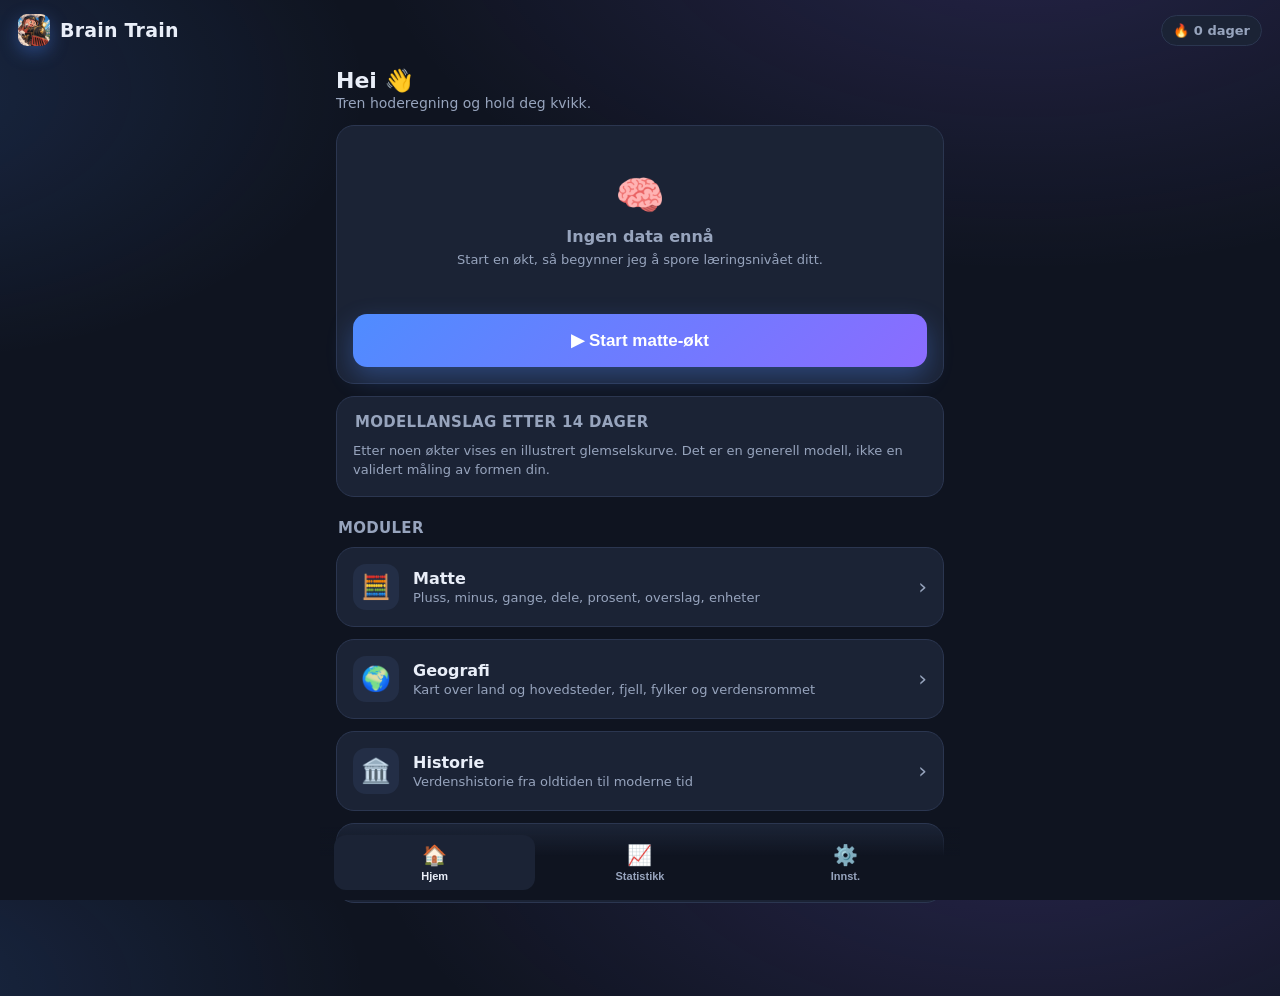
==== brain-train/index.html @ ae724e08 "Add Brain Train as a standalone site alongside Ferd Co-authored-by: Copilot <223556219+Copilot@users" ====
<!DOCTYPE html>
<html lang="nb">
<head>
<meta charset="utf-8" />
<meta name="viewport" content="width=device-width, initial-scale=1, viewport-fit=cover, maximum-scale=1, user-scalable=no" />
<meta name="apple-mobile-web-app-capable" content="yes" />
<meta name="apple-mobile-web-app-status-bar-style" content="black-translucent" />
<meta name="apple-mobile-web-app-title" content="Brain Train" />
<meta name="theme-color" content="#0f1420" />
<link rel="apple-touch-icon" sizes="180x180" href="apple-touch-icon.png" />
<link rel="icon" type="image/png" href="icon-192.png" />
<link rel="manifest" href="manifest.webmanifest" />
<title>Brain Train</title>
<style>
  /*
   * Brain Train — an offline-first mental training app.
   * All logic, styling and data live in this file so it works fully offline
   * when saved to an iPhone home screen. Progress is stored in localStorage
   * with manual export/import as a backup.
   */
  :root {
    --bg:#0f1420; --bg2:#141b2b; --card:#1b2335; --card2:#232e46; --line:#2b3650;
    --txt:#e9eef8; --muted:#97a4bd; --accent:#4f8cff; --accent2:#8b6cff;
    --good:#2ed49a; --bad:#ff5f6e; --warn:#ffb020;
    --radius:18px; --tap:#00000000;
  }
  * { box-sizing:border-box; -webkit-tap-highlight-color:var(--tap); }
  html,body { margin:0; height:100%; }
  body {
    background:
      radial-gradient(1100px 600px at 80% -10%, rgba(139,108,255,.18), transparent 60%),
      radial-gradient(900px 500px at -10% 10%, rgba(79,140,255,.16), transparent 55%),
      var(--bg);
    color:var(--txt);
    font-family:-apple-system, BlinkMacSystemFont, "SF Pro Text", system-ui, "Segoe UI", Roboto, sans-serif;
    -webkit-font-smoothing:antialiased;
    display:flex; flex-direction:column; min-height:100%;
  }
  header {
    padding:calc(env(safe-area-inset-top) + 14px) 18px 10px;
    display:flex; align-items:center; justify-content:space-between; gap:12px;
  }
  .brand { display:flex; align-items:center; gap:10px; font-weight:800; font-size:19px; letter-spacing:.2px; }
  .brand .logo {
    width:32px; height:32px; border-radius:9px; overflow:hidden;
    display:grid; place-items:center; font-size:17px;
    box-shadow:0 6px 18px rgba(79,140,255,.35);
  }
  .brand .logo img { width:100%; height:100%; object-fit:cover; display:block; }
  .streakchip {
    display:flex; align-items:center; gap:6px; font-size:13px; font-weight:700;
    background:var(--card); border:1px solid var(--line); padding:7px 11px; border-radius:999px; color:var(--muted);
  }
  main { flex:1; padding:6px 16px 0; max-width:640px; width:100%; margin:0 auto; }
  nav.tabbar {
    position:sticky; bottom:0; z-index:5;
    display:flex; gap:4px; padding:8px 14px calc(env(safe-area-inset-bottom) + 10px);
    background:linear-gradient(180deg, rgba(15,20,32,0), var(--bg) 40%);
    max-width:640px; width:100%; margin:0 auto;
  }
  nav.tabbar button {
    flex:1; background:transparent; border:0; color:var(--muted); font-weight:700; font-size:11px;
    display:flex; flex-direction:column; align-items:center; gap:3px; padding:8px 4px; border-radius:12px;
  }
  nav.tabbar button .ic { font-size:20px; }
  nav.tabbar button.active { color:var(--txt); background:var(--card); }

  h1 { font-size:22px; margin:6px 0 2px; }
  h2 { font-size:15px; margin:22px 2px 10px; color:var(--muted); font-weight:700; letter-spacing:.3px; text-transform:uppercase; }
  p.sub { color:var(--muted); margin:2px 0 0; font-size:14px; }

  .card { background:var(--card); border:1px solid var(--line); border-radius:var(--radius); padding:16px; }
  .card + .card { margin-top:12px; }
  .grid2 { display:grid; grid-template-columns:1fr 1fr; gap:12px; }

  .formbig { display:flex; align-items:flex-end; gap:14px; }
  .formbig .num { font-size:58px; font-weight:800; line-height:1; letter-spacing:-1px;
    background:linear-gradient(135deg,var(--txt),var(--accent)); -webkit-background-clip:text; background-clip:text; -webkit-text-fill-color:transparent; }
  .formbig .label { font-size:13px; color:var(--muted); padding-bottom:8px; }
  .formbig .tag { font-weight:800; font-size:15px; color:var(--accent); padding-bottom:7px; }
  .metarow { display:flex; gap:10px; margin-top:14px; }
  .meta { flex:1; background:var(--card2); border-radius:12px; padding:10px 12px; }
  .meta .v { font-size:20px; font-weight:800; }
  .meta .k { font-size:11px; color:var(--muted); margin-top:2px; }

  .btn {
    display:flex; align-items:center; justify-content:center; gap:8px;
    width:100%; border:0; border-radius:14px; padding:16px; font-size:17px; font-weight:800;
    color:#fff; background:linear-gradient(135deg,var(--accent),var(--accent2));
    box-shadow:0 10px 26px rgba(79,140,255,.33); cursor:pointer;
  }
  .btn.sec { background:var(--card2); color:var(--txt); box-shadow:none; border:1px solid var(--line); }
  .btn.ghost { background:transparent; color:var(--muted); box-shadow:none; border:1px solid var(--line); font-size:15px; padding:13px; }
  .btn:active { transform:translateY(1px); }

  .modcard { display:flex; align-items:center; gap:14px; }
  .modcard .ic { width:46px; height:46px; border-radius:13px; display:grid; place-items:center; font-size:24px; background:var(--card2); }
  .modcard .t { font-weight:800; font-size:16px; }
  .modcard .d { color:var(--muted); font-size:13px; margin-top:2px; }
  .modcard.locked { opacity:.55; }
  .modcard .go { margin-left:auto; color:var(--muted); font-size:22px; }
  .soon { font-size:11px; font-weight:800; color:var(--warn); background:rgba(255,176,32,.12); padding:3px 8px; border-radius:999px; }

  .bars { display:flex; flex-direction:column; gap:11px; }
  .barrow { display:flex; align-items:center; gap:10px; }
  .barrow .bl { width:112px; font-size:13px; font-weight:700; display:flex; align-items:center; gap:7px; }
  .barrow .bt { flex:1; height:10px; background:var(--card2); border-radius:999px; overflow:hidden; }
  .barrow .bf { height:100%; border-radius:999px; background:linear-gradient(90deg,var(--accent),var(--accent2)); }
  .barrow .bv { width:34px; text-align:right; font-size:13px; font-weight:800; color:var(--muted); }

  .chips { display:flex; flex-wrap:wrap; gap:9px; }
  .chip {
    display:flex; align-items:center; gap:8px; padding:11px 13px; border-radius:13px;
    border:1px solid var(--line); background:var(--card2); color:var(--txt); font-weight:700; font-size:14px; cursor:pointer;
  }
  .chip.on { border-color:var(--accent); background:linear-gradient(135deg, rgba(79,140,255,.22), rgba(139,108,255,.22)); }
  .chip .em { font-size:17px; }
  .seg { display:flex; gap:8px; }
  .seg button { flex:1; padding:12px; border-radius:12px; border:1px solid var(--line); background:var(--card2); color:var(--muted); font-weight:800; font-size:14px; }
  .seg button.on { color:var(--txt); border-color:var(--accent); background:linear-gradient(135deg, rgba(79,140,255,.2), rgba(139,108,255,.2)); }

  /* Session */
  .topbar { display:flex; align-items:center; gap:12px; margin:4px 0 8px; }
  .prog { flex:1; height:8px; background:var(--card2); border-radius:999px; overflow:hidden; }
  .prog .pf { height:100%; background:linear-gradient(90deg,var(--accent),var(--accent2)); transition:width .25s; }
  .live { display:flex; gap:14px; font-size:13px; font-weight:800; color:var(--muted); }
  .live b { color:var(--txt); }
  .qcard { text-align:center; padding:12px 12px; }
  .qcat { font-size:12px; font-weight:800; letter-spacing:.4px; text-transform:uppercase; color:var(--accent); }
  .qprompt { font-size:clamp(30px,8vw,44px); font-weight:800; margin:8px 0 4px; letter-spacing:-.5px; }
  .entry-wrap { display:grid; place-items:center; height:52px; margin:3px 0 2px; }
  .entry {
    width:100%; max-width:300px; height:48px; display:flex; align-items:center; justify-content:center;
    line-height:1; font-size:32px; font-weight:800; font-variant-numeric:tabular-nums;
    padding:4px 8px; border-bottom:3px solid var(--line); color:var(--txt); overflow:hidden;
  }
  .pause-card { text-align:center; padding:32px 16px; }
  .pause-card .btn { margin-top:24px; }
  .numpad { display:grid; grid-template-columns:repeat(3,1fr); gap:6px; margin-top:8px; }
  .numpad button {
    padding:10px 0; min-height:44px; font-size:22px; line-height:1.1; font-weight:800; border-radius:12px;
    border:1px solid var(--line); background:var(--card2); color:var(--txt); cursor:pointer; user-select:none;
  }
  .numpad button:active { background:var(--card); }
  .numpad button.ok { background:linear-gradient(135deg,var(--accent),var(--accent2)); color:#fff; border:0; }
  .numpad button.wide { grid-column:span 1; }
  .choices { display:grid; grid-template-columns:repeat(2,minmax(0,1fr)); gap:8px; margin-top:12px; }
  .choices button {
    padding:13px 8px; min-height:48px; font-size:22px; font-weight:800; border-radius:14px;
    border:1px solid var(--line); background:var(--card2); color:var(--txt); cursor:pointer;
  }
  .choices button:active { transform:translateY(1px); }
  .choices button.answer-correct { background:#145638; border-color:var(--good); color:#fff; }
  .choices button.answer-wrong { background:#7b2535; border-color:var(--bad); color:#fff; }
  .choices button:disabled { opacity:1; cursor:default; transform:none; }
  .answer-feedback { margin-top:12px; color:var(--muted); font-size:14px; }
  .answer-feedback .btn { margin-top:12px; }
  .radar-chart { width:100%; height:auto; display:block; }
  .radar-legend { display:grid; grid-template-columns:repeat(2,minmax(0,1fr)); gap:10px; font-size:12px; color:var(--muted); }
  .radar-legend b { color:var(--txt); display:block; margin-bottom:3px; }
  .map-answer-line { stroke:var(--warn); stroke-width:2; stroke-dasharray:5 3; vector-effect:non-scaling-stroke; pointer-events:none; }
  .map-pin { pointer-events:none; }

  .fb { text-align:center; padding:26px 16px; }
  .fb .mark { font-size:54px; }
  .fb .msg { font-size:20px; font-weight:800; margin-top:6px; }
  .fb .good { color:var(--good); } .fb .bad { color:var(--bad); }
  .fb .detail { color:var(--muted); font-size:15px; margin-top:8px; }
  .fb .tip { margin-top:14px; font-size:14px; background:var(--card2); border-radius:12px; padding:12px 14px; color:var(--txt); }
  .fb .tip b { color:var(--accent); }

  .predrow { display:flex; align-items:center; gap:14px; }
  .predrow .pA,.predrow .pB { text-align:center; }
  .predrow .pA .n { font-size:34px; font-weight:800; }
  .predrow .pB .n { font-size:34px; font-weight:800; color:var(--warn); }
  .predrow .k { font-size:11px; color:var(--muted); }
  .predrow .arrow { flex:1; text-align:center; color:var(--muted); }
  .band { font-size:13px; color:var(--muted); margin-top:4px; }
  svg.chart { width:100%; height:70px; display:block; }
  .branch-chart { height:104px; }
  .chart-grid { stroke:var(--line); stroke-width:1; stroke-dasharray:3 4; }
  .chart-legend { display:flex; flex-wrap:wrap; gap:8px 14px; margin-top:7px; }
  .chart-legend span { display:flex; align-items:center; gap:5px; color:var(--muted); font-size:11px; font-weight:700; }
  .chart-legend i { width:9px; height:9px; border-radius:50%; display:inline-block; }

  .mut { color:var(--muted); font-size:13px; line-height:1.5; }
  textarea { width:100%; min-height:120px; background:var(--card2); border:1px solid var(--line); border-radius:12px; color:var(--txt); padding:12px; font-size:13px; font-family:ui-monospace,Menlo,monospace; }
  .empty { text-align:center; color:var(--muted); padding:30px 10px; }
  .empty .big { font-size:40px; }
  a { color:var(--accent); }
  body.session-mode header { padding-top:calc(env(safe-area-inset-top) + 5px); padding-bottom:4px; }
  body.session-mode main { padding-top:0; }
  body.session-mode .brand { font-size:15px; }
  body.session-mode .brand .logo { width:25px; height:25px; }
  body.session-mode .streakchip { padding:5px 8px; font-size:11px; }
  .session-mode .qprompt { min-height:42px; }
  .session-mode .qcard { padding-top:8px; }
  .session-mode .entry-wrap { min-height:49px; }
  @media (max-height:740px) {
    .session-mode .numpad { gap:5px; margin-top:5px; }
    .session-mode .numpad button { min-height:39px; padding:6px 0; }
    .session-mode .numpad button.ok { min-height:38px; }
    .session-mode .qprompt { font-size:30px; margin:4px 0 2px; }
    .session-mode .entry { height:39px; font-size:28px; }
    .session-mode .topbar { margin:2px 0 4px; }
  }

  /* geography / map */
  .qsub { color:var(--muted); font-size:15px; margin-top:4px; font-weight:700; }
  .flagbox svg.flag { width:46px; height:31px; border-radius:3px; vertical-align:middle; }
  .flagbox.big { display:block; }
  .flagbox.big svg.flag { width:190px; height:127px; border-radius:7px; box-shadow:0 8px 24px rgba(0,0,0,.45); }
  .choices.txt button { font-size:17px; font-weight:800; padding:18px 10px; line-height:1.2; }
  .mapwrap { position:relative; margin-top:14px; }
  .mapwrap svg { width:100%; height:46vh; min-height:300px; max-height:430px; display:block; background:#15304f;
    border:1px solid var(--line); border-radius:16px; touch-action:none; }
  .ocean { fill:#15304f; }
  .grat { stroke:#27476e; stroke-width:.4; pointer-events:none; }
  .grat.eq { stroke:#3f618f; stroke-width:.7; }
  .land { fill:#8aa879; stroke:#d5dfb9; stroke-width:.65; stroke-linejoin:round; vector-effect:non-scaling-stroke; }
  .land.ok { fill:var(--good); }
  .land.bad { fill:var(--bad); }
  .geodot { fill:var(--accent); stroke:#eaf0fb; stroke-width:.8; vector-effect:non-scaling-stroke; }
  .geodot.ok { fill:var(--good); stroke:#05331f; stroke-width:.6; }
  .geodot.bad { fill:var(--bad); stroke:#3a0b10; stroke-width:.6; }
  .mapctrl { position:absolute; right:10px; bottom:34px; display:flex; flex-direction:column; gap:6px; }
  .mapctrl button { width:40px; height:40px; border-radius:10px; border:1px solid var(--line);
    background:rgba(27,35,53,.9); color:var(--txt); font-size:19px; font-weight:800; }
  .maphint { text-align:center; color:var(--muted); font-size:12px; margin-top:8px; }
</style>
</head>
<body>
  <header>
    <div class="brand"><span class="logo"><img src="apple-touch-icon.png" alt="Brain Train" /></span><span>Brain Train</span></div>
    <div class="streakchip" id="streakchip">🔥 0 dager</div>
  </header>
  <main id="app"></main>
  <nav class="tabbar" id="tabbar">
    <button data-action="nav-home"><span class="ic">🏠</span>Hjem</button>
    <button data-action="nav-stats"><span class="ic">📈</span>Statistikk</button>
    <button data-action="nav-settings"><span class="ic">⚙️</span>Innst.</button>
  </nav>

<script>
"use strict";
(function () {

  // ---------- small helpers ----------
  const clamp = (x, a, b) => Math.max(a, Math.min(b, x));
  const lerp = (a, b, f) => a + (b - a) * clamp(f, 0, 1);
  const randInt = (a, b) => a + Math.floor(Math.random() * (b - a + 1));
  const randChoice = a => a[Math.floor(Math.random() * a.length)];
  const shuffle = a => { for (let i = a.length - 1; i > 0; i--) { const j = Math.floor(Math.random() * (i + 1)); [a[i], a[j]] = [a[j], a[i]]; } return a; };
  const gcd = (a, b) => { a = Math.abs(a); b = Math.abs(b); while (b) { [a, b] = [b, a % b]; } return a || 1; };
  const todayStr = () => new Date().toISOString().slice(0, 10);
  const fmt = n => {
    if (typeof n !== "number" || !isFinite(n)) return String(n);
    const r = Math.round(n * 1000) / 1000;
    return r.toLocaleString("nb-NO");
  };

  // ---------- config ----------
  const MAXLEVEL = 20;
  const START_LEVEL = 2.0;
  const PREDICT_DAYS = 14;
  const KEY = "kvikk_v1";

  // Mental-arithmetic strategy tips, surfaced after answering.
  const percentTip = p => {
    if (p === 10) return "10 % = flytt kommaet ett hakk til venstre.";
    if (p === 5) return "5 % = ta 10 % og halver.";
    if (p === 25) return "25 % = del på 4.";
    if (p === 50) return "50 % = halver.";
    if (p === 20) return "20 % = del på 5 (eller 10 % × 2).";
    if (p === 15) return "15 % = 10 % + halvparten av det.";
    if (p === 75) return "75 % = tre fjerdedeler (del på 4, gang med 3).";
    return "Bygg opp fra 10 %: " + p + " % = " + Math.round(p / 10) + "×10 % ± rest.";
  };

  // ---------- categories ----------
  // Each generator takes a level and returns a question descriptor.
  // supportsMC marks categories that can be shown as tap-the-answer multiple choice.
  const CATS = [
    { id: "add", name: "Pluss", icon: "➕", supportsMC: true,
      gen(level) { const f = frac(level), max = Math.round(lerp(9, 9000, f * f));
        if (f > 0.55 && Math.random() < 0.5) { const a = randInt(2, max), b = randInt(2, max), c = randInt(2, Math.max(2, Math.round(max / 2)));
          return { prompt: `${a} + ${b} + ${c}`, answer: a + b + c, target: lerp(5, 10, f) }; }
        const a = randInt(2, max), b = randInt(2, max);
        return { prompt: `${a} + ${b}`, answer: a + b, target: lerp(4, 8, f) }; } },

    { id: "sub", name: "Minus", icon: "➖", supportsMC: true,
      gen(level) { const f = frac(level), max = Math.round(lerp(9, 9000, f * f));
        let a = randInt(3, max), b = randInt(2, a);
        if (f > 0.7 && Math.random() < 0.3) { [a, b] = [b, a]; }
        return { prompt: `${a} − ${b}`, answer: a - b, target: lerp(4, 9, f) }; } },

    { id: "mul", name: "Gange", icon: "✖️", supportsMC: true,
      gen(level) { const f = frac(level), amax = Math.round(lerp(5, 99, f)), bmax = Math.round(lerp(5, 29, f));
        const a = randInt(2, amax), b = randInt(2, bmax);
        return { prompt: `${a} × ${b}`, answer: a * b, target: lerp(5, 12, f) }; } },

    { id: "div", name: "Dele", icon: "➗", supportsMC: true,
      gen(level) { const f = frac(level), bmax = Math.round(lerp(5, 25, f)), qmax = Math.round(lerp(5, 40, f));
        const b = randInt(2, bmax), q = randInt(2, qmax);
        return { prompt: `${b * q} ÷ ${b}`, answer: q, target: lerp(6, 12, f) }; } },

    { id: "pct", name: "Prosent", icon: "％", supportsMC: true,
      gen(level) { const f = frac(level);
        const set = f < 0.33 ? [10, 20, 25, 50, 5] : f < 0.66 ? [5, 10, 15, 20, 25, 30, 40, 50, 75] : null;
        const p = set ? randChoice(set) : randInt(1, 95);
        const g = gcd(p, 100), unit = 100 / g;
        let base = unit * randInt(2, Math.round(lerp(5, 40, f))) * (f < 0.5 ? randChoice([1, 10]) : randInt(1, 12));
        base = Math.min(base, 100000);
        const part = base * p / 100;
        const mode = f < 0.4 ? "plain" : randChoice(["plain", "add", "sub"]);
        let prompt, answer, tip = percentTip(p);
        if (mode === "add") { prompt = `${fmt(base)} + ${p} %`; answer = base + part; tip = `${p} % av ${fmt(base)} er ${fmt(part)}, legg det til. ` + (p === 25 ? "(+25 % ≈ ×1,25)" : ""); }
        else if (mode === "sub") { prompt = `${fmt(base)} − ${p} %`; answer = base - part; tip = `${p} % av ${fmt(base)} er ${fmt(part)}, trekk det fra. ` + (p === 20 ? "(−20 % ≈ ×0,8)" : ""); }
        else { prompt = `${p} % av ${fmt(base)}`; answer = part; }
        return { prompt, answer, target: lerp(6, 13, f), tip }; } },

    { id: "est", name: "Overslag", icon: "≈", supportsMC: false,
      gen(level) { const f = frac(level);
        const a = randInt(Math.round(lerp(12, 80, f)), Math.round(lerp(45, 900, f)));
        const b = randInt(Math.round(lerp(3, 12, f)), Math.round(lerp(9, 90, f)));
        return { prompt: `${a} × ${b} ≈ ?`, answer: a * b, tol: 0.08, target: lerp(6, 12, f),
          tip: `Rund av: ~${Math.round(a / 10) * 10} × ~${Math.round(b / 10) * 10}. Innenfor ±8 % godtas.` }; } },

    { id: "unit", name: "Enheter", icon: "📏", supportsMC: false,
      gen(level) { const f = frac(level);
        const fams = [
          { b: "m", u: { mm: 0.001, cm: 0.01, m: 1, km: 1000 } },
          { b: "g", u: { mg: 0.001, g: 1, kg: 1000, t: 1e6 } },
          { b: "L", u: { mL: 0.001, cL: 0.01, dL: 0.1, L: 1, "m³": 1000 } },
          { b: "s", u: { s: 1, min: 60, h: 3600 } },
        ];
        const fam = randChoice(fams), units = Object.keys(fam.u); // keys are in ascending-factor order
        const maxOff = f < 0.5 ? 1 : 2;
        let fromU, toU, ratio, val, answer;
        for (let attempt = 0; ; attempt++) {
          const off = attempt > 3 ? 1 : randInt(1, maxOff); // fall back to adjacent units to keep answers tractable
          const i = randInt(0, units.length - 1 - off);
          let a = units[i], b = units[i + off];
          if (Math.random() < 0.5) [a, b] = [b, a];
          ratio = fam.u[a] / fam.u[b];
          if (ratio >= 1) { val = randInt(2, Math.round(lerp(9, 99, f))); answer = val * ratio; }
          else { const R = Math.round(1 / ratio); val = R * randInt(2, Math.round(lerp(5, 40, f))); answer = val * ratio; }
          if (answer <= 100000 && val <= 100000) { fromU = a; toU = b; break; }
        }
        return { prompt: `${fmt(val)} ${fromU} = ? ${toU}`, answer, tol: 0.001, target: lerp(6, 11, f),
          tip: `1 ${fromU} = ${fmt(ratio)} ${toU}.` }; } },
  ];
  CATS.forEach(c => c.module = "math");

  // ---------- geography data ----------
  // id, name (no), capital, flag emoji source, lat, lon, fame (1 = famous .. 3 = lesser-known)
  const COUNTRIES = [
    { id: "no", name: "Norge", cap: "Oslo", flag: "🇳🇴", lat: 59.91, lon: 10.75, fame: 1 },
    { id: "se", name: "Sverige", cap: "Stockholm", flag: "🇸🇪", lat: 59.33, lon: 18.07, fame: 1 },
    { id: "dk", name: "Danmark", cap: "København", flag: "🇩🇰", lat: 55.68, lon: 12.57, fame: 1 },
    { id: "fi", name: "Finland", cap: "Helsinki", flag: "🇫🇮", lat: 60.17, lon: 24.94, fame: 1 },
    { id: "is", name: "Island", cap: "Reykjavík", flag: "🇮🇸", lat: 64.15, lon: -21.94, fame: 2 },
    { id: "gb", name: "Storbritannia", cap: "London", flag: "🇬🇧", lat: 51.51, lon: -0.13, fame: 1 },
    { id: "ie", name: "Irland", cap: "Dublin", flag: "🇮🇪", lat: 53.35, lon: -6.26, fame: 2 },
    { id: "fr", name: "Frankrike", cap: "Paris", flag: "🇫🇷", lat: 48.85, lon: 2.35, fame: 1 },
    { id: "de", name: "Tyskland", cap: "Berlin", flag: "🇩🇪", lat: 52.52, lon: 13.40, fame: 1 },
    { id: "nl", name: "Nederland", cap: "Amsterdam", flag: "🇳🇱", lat: 52.37, lon: 4.90, fame: 1 },
    { id: "be", name: "Belgia", cap: "Brussel", flag: "🇧🇪", lat: 50.85, lon: 4.35, fame: 2 },
    { id: "es", name: "Spania", cap: "Madrid", flag: "🇪🇸", lat: 40.42, lon: -3.70, fame: 1 },
    { id: "pt", name: "Portugal", cap: "Lisboa", flag: "🇵🇹", lat: 38.72, lon: -9.14, fame: 2 },
    { id: "it", name: "Italia", cap: "Roma", flag: "🇮🇹", lat: 41.90, lon: 12.50, fame: 1 },
    { id: "ch", name: "Sveits", cap: "Bern", flag: "🇨🇭", lat: 46.95, lon: 7.45, fame: 2 },
    { id: "at", name: "Østerrike", cap: "Wien", flag: "🇦🇹", lat: 48.21, lon: 16.37, fame: 2 },
    { id: "pl", name: "Polen", cap: "Warszawa", flag: "🇵🇱", lat: 52.23, lon: 21.01, fame: 2 },
    { id: "cz", name: "Tsjekkia", cap: "Praha", flag: "🇨🇿", lat: 50.08, lon: 14.44, fame: 2 },
    { id: "gr", name: "Hellas", cap: "Athen", flag: "🇬🇷", lat: 37.98, lon: 23.73, fame: 2 },
    { id: "hu", name: "Ungarn", cap: "Budapest", flag: "🇭🇺", lat: 47.50, lon: 19.04, fame: 2 },
    { id: "ru", name: "Russland", cap: "Moskva", flag: "🇷🇺", lat: 55.76, lon: 37.62, fame: 1 },
    { id: "ua", name: "Ukraina", cap: "Kyiv", flag: "🇺🇦", lat: 50.45, lon: 30.52, fame: 2 },
    { id: "tr", name: "Tyrkia", cap: "Ankara", flag: "🇹🇷", lat: 39.93, lon: 32.87, fame: 2 },
    { id: "us", name: "USA", cap: "Washington", flag: "🇺🇸", lat: 38.90, lon: -77.04, fame: 1 },
    { id: "ca", name: "Canada", cap: "Ottawa", flag: "🇨🇦", lat: 45.42, lon: -75.70, fame: 1 },
    { id: "mx", name: "Mexico", cap: "Mexico by", flag: "🇲🇽", lat: 19.43, lon: -99.13, fame: 2 },
    { id: "br", name: "Brasil", cap: "Brasília", flag: "🇧🇷", lat: -15.79, lon: -47.88, fame: 1 },
    { id: "ar", name: "Argentina", cap: "Buenos Aires", flag: "🇦🇷", lat: -34.60, lon: -58.38, fame: 1 },
    { id: "cl", name: "Chile", cap: "Santiago", flag: "🇨🇱", lat: -33.45, lon: -70.67, fame: 2 },
    { id: "pe", name: "Peru", cap: "Lima", flag: "🇵🇪", lat: -12.05, lon: -77.04, fame: 3 },
    { id: "co", name: "Colombia", cap: "Bogotá", flag: "🇨🇴", lat: 4.71, lon: -74.07, fame: 3 },
    { id: "ma", name: "Marokko", cap: "Rabat", flag: "🇲🇦", lat: 34.02, lon: -6.83, fame: 3 },
    { id: "eg", name: "Egypt", cap: "Kairo", flag: "🇪🇬", lat: 30.04, lon: 31.24, fame: 1 },
    { id: "ng", name: "Nigeria", cap: "Abuja", flag: "🇳🇬", lat: 9.08, lon: 7.40, fame: 3 },
    { id: "za", name: "Sør-Afrika", cap: "Pretoria", flag: "🇿🇦", lat: -25.75, lon: 28.19, fame: 2 },
    { id: "ke", name: "Kenya", cap: "Nairobi", flag: "🇰🇪", lat: -1.29, lon: 36.82, fame: 3 },
    { id: "cn", name: "Kina", cap: "Beijing", flag: "🇨🇳", lat: 39.90, lon: 116.40, fame: 1 },
    { id: "jp", name: "Japan", cap: "Tokyo", flag: "🇯🇵", lat: 35.68, lon: 139.69, fame: 1 },
    { id: "in", name: "India", cap: "New Delhi", flag: "🇮🇳", lat: 28.61, lon: 77.21, fame: 1 },
    { id: "kr", name: "Sør-Korea", cap: "Seoul", flag: "🇰🇷", lat: 37.57, lon: 126.98, fame: 2 },
    { id: "th", name: "Thailand", cap: "Bangkok", flag: "🇹🇭", lat: 13.76, lon: 100.50, fame: 2 },
    { id: "id", name: "Indonesia", cap: "Jakarta", flag: "🇮🇩", lat: -6.21, lon: 106.85, fame: 3 },
    { id: "sa", name: "Saudi-Arabia", cap: "Riyadh", flag: "🇸🇦", lat: 24.71, lon: 46.68, fame: 2 },
    { id: "au", name: "Australia", cap: "Canberra", flag: "🇦🇺", lat: -35.28, lon: 149.13, fame: 1 },
    { id: "nz", name: "New Zealand", cap: "Wellington", flag: "🇳🇿", lat: -41.29, lon: 174.78, fame: 2 },
  ];
  COUNTRIES.push(
    { id: "gh", name: "Ghana", cap: "Accra", flag: "🇬🇭", lat: 5.60, lon: -0.19, fame: 2 },
    { id: "et", name: "Etiopia", cap: "Addis Abeba", flag: "🇪🇹", lat: 8.98, lon: 38.76, fame: 3 },
    { id: "tz", name: "Tanzania", cap: "Dodoma", flag: "🇹🇿", lat: -6.16, lon: 35.75, fame: 3 },
    { id: "sn", name: "Senegal", cap: "Dakar", flag: "🇸🇳", lat: 14.69, lon: -17.45, fame: 3 },
    { id: "dz", name: "Algerie", cap: "Alger", flag: "🇩🇿", lat: 36.75, lon: 3.06, fame: 2 },
    { id: "iq", name: "Irak", cap: "Bagdad", flag: "🇮🇶", lat: 33.31, lon: 44.37, fame: 3 },
    { id: "ir", name: "Iran", cap: "Teheran", flag: "🇮🇷", lat: 35.69, lon: 51.39, fame: 2 },
    { id: "pk", name: "Pakistan", cap: "Islamabad", flag: "🇵🇰", lat: 33.69, lon: 73.06, fame: 2 },
    { id: "vn", name: "Vietnam", cap: "Hanoi", flag: "🇻🇳", lat: 21.03, lon: 105.85, fame: 2 },
    { id: "my", name: "Malaysia", cap: "Kuala Lumpur", flag: "🇲🇾", lat: 3.14, lon: 101.69, fame: 2 },
    { id: "ph", name: "Filippinene", cap: "Manila", flag: "🇵🇭", lat: 14.60, lon: 120.98, fame: 2 },
    { id: "mm", name: "Myanmar", cap: "Naypyidaw", flag: "🇲🇲", lat: 19.76, lon: 96.07, fame: 3 },
    { id: "kz", name: "Kasakhstan", cap: "Astana", flag: "🇰🇿", lat: 51.17, lon: 71.43, fame: 3 },
    { id: "uz", name: "Usbekistan", cap: "Tasjkent", flag: "🇺🇿", lat: 41.30, lon: 69.24, fame: 3 },
    { id: "af", name: "Afghanistan", cap: "Kabul", flag: "🇦🇫", lat: 34.53, lon: 69.17, fame: 3 },
    { id: "cu", name: "Cuba", cap: "Havanna", flag: "🇨🇺", lat: 23.11, lon: -82.37, fame: 2 },
    { id: "jm", name: "Jamaica", cap: "Kingston", flag: "🇯🇲", lat: 18.02, lon: -76.79, fame: 3 },
    { id: "bo", name: "Bolivia", cap: "Sucre", flag: "🇧🇴", lat: -19.02, lon: -65.26, fame: 3 },
    { id: "ec", name: "Ecuador", cap: "Quito", flag: "🇪🇨", lat: -0.18, lon: -78.47, fame: 2 },
    { id: "uy", name: "Uruguay", cap: "Montevideo", flag: "🇺🇾", lat: -34.90, lon: -56.19, fame: 3 },
    { id: "pa", name: "Panama", cap: "Panama by", flag: "🇵🇦", lat: 8.98, lon: -79.52, fame: 3 },
    { id: "qa", name: "Qatar", cap: "Doha", flag: "🇶🇦", lat: 25.29, lon: 51.53, fame: 3 },
    { id: "ae", name: "De forente arabiske emirater", cap: "Abu Dhabi", flag: "🇦🇪", lat: 24.45, lon: 54.65, fame: 2 },
    { id: "om", name: "Oman", cap: "Muskat", flag: "🇴🇲", lat: 23.59, lon: 58.41, fame: 3 },
    { id: "np", name: "Nepal", cap: "Katmandu", flag: "🇳🇵", lat: 27.72, lon: 85.32, fame: 2 },
    { id: "bd", name: "Bangladesh", cap: "Dhaka", flag: "🇧🇩", lat: 23.81, lon: 90.41, fame: 2 },
    { id: "lk", name: "Sri Lanka", cap: "Sri Jayawardenepura Kotte", flag: "🇱🇰", lat: 6.89, lon: 79.92, fame: 3 },
    { id: "mn", name: "Mongolia", cap: "Ulaanbaatar", flag: "🇲🇳", lat: 47.92, lon: 106.92, fame: 3 },
    { id: "pg", name: "Papua Ny-Guinea", cap: "Port Moresby", flag: "🇵🇬", lat: -9.44, lon: 147.18, fame: 3 },
    { id: "fj", name: "Fiji", cap: "Suva", flag: "🇫🇯", lat: -18.14, lon: 178.44, fame: 3 }
  );
  const COUNTRYMAP = Object.fromEntries(COUNTRIES.map(c => [c.id, c]));

  // Vector flags render consistently across platforms; complex flags are omitted
  // rather than shown as inaccurate artwork.
  const FLAGS = {
    no: { t: "nordic", field: "#ba0c2f", cross: "#fff", inner: "#00205b" },
    se: { t: "nordic", field: "#006aa7", cross: "#fecc00" },
    dk: { t: "nordic", field: "#c8102e", cross: "#fff" },
    fi: { t: "nordic", field: "#fff", cross: "#003580" },
    is: { t: "nordic", field: "#02529c", cross: "#fff", inner: "#dc1e35" },
    fr: { t: "v", c: ["#0055a4", "#fff", "#ef4135"] },
    it: { t: "v", c: ["#008c45", "#fff", "#cd212a"] },
    ie: { t: "v", c: ["#169b62", "#fff", "#ff883e"] },
    be: { t: "v", c: ["#000", "#fdda24", "#ef3340"] },
    nl: { t: "h", c: ["#ae1c28", "#fff", "#21468b"] },
    de: { t: "h", c: ["#000", "#dd0000", "#ffce00"] },
    ru: { t: "h", c: ["#fff", "#0039a6", "#d52b1e"] },
    hu: { t: "h", c: ["#cd2a3e", "#fff", "#436f4d"] },
    at: { t: "h", c: ["#ed2939", "#fff", "#ed2939"] },
    pl: { t: "h", c: ["#fff", "#dc143c"] },
    ua: { t: "h", c: ["#0057b7", "#ffd700"] },
    id: { t: "h", c: ["#ce1126", "#fff"] },
    pe: { t: "v", c: ["#d91023", "#fff", "#d91023"] },
    ng: { t: "v", c: ["#008751", "#fff", "#008751"] },
    es: { t: "h", c: ["#aa151b", "#f1bf00", "#aa151b"] },
    th: { t: "h", c: ["#a51931", "#f4f5f8", "#2d2a4a", "#f4f5f8", "#a51931"] },
    jp: { t: "rising", field: "#fff", disc: "#bc002d" },
    ch: { t: "cross", field: "#d52b1e", cross: "#fff" },
    gh: { t: "hstar", c: ["#ce1126", "#fcd116", "#006b3f"], star: "#111" },
    et: { t: "h", c: ["#078930", "#fedd00", "#da121a"] },
    dz: { t: "v", c: ["#006233", "#fff"] },
    ir: { t: "h", c: ["#239f40", "#fff", "#da0000"] },
    pk: { t: "canton", field: "#01411c", accent: "#fff" },
    vn: { t: "hstar", c: ["#da251d"], star: "#ff0" },
    bd: { t: "hdisc", field: "#006a4e", disc: "#f42a41" },
    in: { t: "hdisc", c: ["#ff9933", "#fff", "#138808"], disc: "#000080" },
    ar: { t: "hdisc", c: ["#74acdf", "#fff", "#74acdf"], disc: "#f6b40e" },
    bo: { t: "h", c: ["#d52b1e", "#f9e300", "#007934"] },
    ec: { t: "h", c: ["#ffdd00", "#034ea2", "#ed1c24"] },
    ph: { t: "triangle", c: ["#0038a8", "#ce1126"], field: "#fff", accent: "#fcd116" },
    cu: { t: "stripeTriangle", c: ["#002a8f", "#fff", "#cf142b", "#fff", "#002a8f"], field: "#cf142b" },
    jm: { t: "jamaica" },
    qa: { t: "split", field: "#8a1538", accent: "#fff" },
    ae: { t: "sideH", c: ["#00732f", "#fff", "#000"], field: "#ff0000" },
    om: { t: "sideH", c: ["#fff", "#d01c1f", "#008000"], field: "#d01c1f" },
    kz: { t: "sun", field: "#00afca", accent: "#fecd00" },
    mn: { t: "v", c: ["#c4272f", "#015197", "#c4272f"] },
    tz: { t: "tzdiag" },
    sn: { t: "vstar", c: ["#00853f", "#fdef42", "#e31b23"], star: "#00853f" },
    uz: { t: "h", c: ["#1eb53a", "#fff", "#0099b5"] },
    ke: { t: "kenya" },
    pa: { t: "quartered" },
    mx: { t: "v", c: ["#006847", "#fff", "#ce1126"] },
    cn: { t: "china", field: "#de2910", star: "#ffde00" },
    co: { t: "unequal", c: ["#fcd116", "#003893", "#ce1126"] },
  };
  COUNTRIES.forEach(c => c.flagSpec = FLAGS[c.id] || null);

  function flagSVG(c) {
    const s = c.flagSpec; if (!s) return "";
    const W = 60, H = 40;
    const rect = (x, y, w, h, col) => `<rect x="${x}" y="${y}" width="${w}" height="${h}" fill="${col}"/>`;
    let inner = "";
    if (s.t === "h") { const n = s.c.length, hh = H / n; inner = s.c.map((col, i) => rect(0, i * hh, W, hh + 0.5, col)).join(""); }
    else if (s.t === "v") { const n = s.c.length, ww = W / n; inner = s.c.map((col, i) => rect(i * ww, 0, ww + 0.5, H, col)).join(""); }
    else if (s.t === "nordic") { inner = rect(0, 0, W, H, s.field) + rect(16, 0, 7, H, s.cross) + rect(0, 16, W, 7, s.cross);
      if (s.inner) inner += rect(17.5, 0, 4, H, s.inner) + rect(0, 17.5, W, 4, s.inner); }
    else if (s.t === "cross") { inner = rect(0, 0, W, H, s.field) + rect(25, 6, 10, 28, s.cross) + rect(16, 15, 28, 10, s.cross); }
    else if (s.t === "rising") { inner = rect(0, 0, W, H, s.field) + `<circle cx="30" cy="20" r="11" fill="${s.disc}"/>`; }
    else if (s.t === "hstar" || s.t === "hdisc") {
      if (s.c) { const hh = H / s.c.length; inner = s.c.map((col, i) => rect(0, i * hh, W, hh + 0.5, col)).join(""); }
      else inner = rect(0, 0, W, H, s.field);
      if (s.t === "hdisc") inner += `<circle cx="30" cy="20" r="7" fill="${s.disc}"/>`;
      if (s.t === "hstar") {
        const points = Array.from({ length: 10 }, (_, i) => {
          const r = i % 2 ? 4.5 : 10, a = -Math.PI / 2 + i * Math.PI / 5;
          return `${(30 + Math.cos(a) * r).toFixed(1)},${(20 + Math.sin(a) * r).toFixed(1)}`;
        }).join(" ");
        inner += `<polygon points="${points}" fill="${s.star}"/>`;
      }
    } else if (s.t === "vstar") {
      const ww = W / s.c.length;
      inner = s.c.map((col, i) => rect(i * ww, 0, ww + 0.5, H, col)).join("");
      const points = Array.from({ length: 10 }, (_, i) => {
        const r = i % 2 ? 4.5 : 10, a = -Math.PI / 2 + i * Math.PI / 5;
        return `${(30 + Math.cos(a) * r).toFixed(1)},${(20 + Math.sin(a) * r).toFixed(1)}`;
      }).join(" ");
      inner += `<polygon points="${points}" fill="${s.star}"/>`;
    } else if (s.t === "china") {
      inner = rect(0, 0, W, H, s.field);
      const star = (cx, cy, outer, color) => {
        const points = Array.from({ length: 10 }, (_, i) => {
          const r = i % 2 ? outer * 0.42 : outer, a = -Math.PI / 2 + i * Math.PI / 5;
          return `${(cx + Math.cos(a) * r).toFixed(1)},${(cy + Math.sin(a) * r).toFixed(1)}`;
        }).join(" ");
        return `<polygon points="${points}" fill="${color}"/>`;
      };
      inner += star(17, 12, 7, s.star) + star(27, 6, 2.5, s.star) + star(31, 11, 2.5, s.star) +
        star(31, 17, 2.5, s.star) + star(27, 22, 2.5, s.star);
    } else if (s.t === "jamaica") {
      inner = rect(0, 0, W, H, "#000") +
        `<path d="M0 0H60L30 20ZM0 40H60L30 20Z" fill="#009b3a"/>` +
        `<path d="M0 0L60 40M0 40L60 0" stroke="#fed100" stroke-width="6"/>`;
    } else if (s.t === "unequal") {
      inner = rect(0, 0, W, 20, s.c[0]) + rect(0, 20, W, 10, s.c[1]) + rect(0, 30, W, 10, s.c[2]);
    } else if (s.t === "kenya") {
      inner = rect(0, 0, W, 11, "#000") + rect(0, 11, W, 3, "#fff") +
        rect(0, 14, W, 12, "#bb0000") + rect(0, 26, W, 3, "#fff") + rect(0, 29, W, 11, "#006600") +
        `<ellipse cx="30" cy="20" rx="4" ry="9" fill="#fff"/><ellipse cx="30" cy="20" rx="2.5" ry="7.5" fill="#bb0000"/>`;
    } else if (s.t === "tzdiag") {
      inner = rect(0, 0, W, H, "#00a3dd") + `<path d="M0 0H60L0 40Z" fill="#1eb53a"/>` +
        `<path d="M0 31L47 0H60L13 40H0Z" fill="#fcd116"/>` +
        `<path d="M0 34L51 0H57L6 40H0Z" fill="#000"/>`;
    } else if (s.t === "quartered") {
      inner = rect(0, 0, 30, 20, "#fff") + rect(30, 0, 30, 20, "#d21034") +
        rect(0, 20, 30, 20, "#005293") + rect(30, 20, 30, 20, "#fff") +
        `<polygon points="15,4 16.5,8.5 21,8.5 17.5,11 19,15.5 15,13 11,15.5 12.5,11 9,8.5 13.5,8.5" fill="#005293"/>` +
        `<polygon points="45,24 46.5,28.5 51,28.5 47.5,31 49,35.5 45,33 41,35.5 42.5,31 39,28.5 43.5,28.5" fill="#d21034"/>`;
    } else if (s.t === "canton") {
      inner = rect(0, 0, W, H, s.field) + rect(0, 0, 14, H, s.accent) +
        `<circle cx="36" cy="20" r="11" fill="${s.accent}"/><circle cx="40" cy="17" r="9" fill="${s.field}"/>`;
    } else if (s.t === "sun") {
      inner = rect(0, 0, W, H, s.field) + `<circle cx="30" cy="18" r="7" fill="${s.accent}"/><path d="M30 4v28M16 18h28M20 8l20 20M40 8L20 28" stroke="${s.accent}" stroke-width="1.5"/>`;
    } else if (s.t === "split") {
      inner = rect(0, 0, W, H, s.field) + `<path d="M0 0H22L60 20 22 40H0L38 20Z" fill="${s.accent}"/>`;
    } else if (s.t === "sideH") {
      const hh = H / s.c.length;
      inner = s.c.map((col, i) => rect(14, i * hh, W - 14, hh + 0.5, col)).join("") + rect(0, 0, 14, H, s.field);
    } else if (s.t === "triangle" || s.t === "stripeTriangle") {
      if (s.t === "triangle") inner = rect(0, 0, W, H / 2, s.c[0]) + rect(0, H / 2, W, H / 2, s.c[1]);
      else { const hh = H / s.c.length; inner = s.c.map((col, i) => rect(0, i * hh, W, hh + 0.5, col)).join(""); }
      inner += `<path d="M0 0L24 20 0 40Z" fill="${s.t === "triangle" ? s.field : "#cc0001"}"/>`;
    } else if (s.t === "diag") {
      inner = rect(0, 0, W, H, s.field) + `<path d="M0 0L8 0 60 34 60 40 52 40 0 6Z M52 0H60V6L8 40H0V34Z" fill="${s.cross}"/>` +
        `<path d="M0 0L4 0 60 37 60 40 56 40 0 3Z M56 0H60V3L4 40H0V37Z" fill="${s.inner}"/>`;
    }
    return `<svg class="flag" viewBox="0 0 ${W} ${H}" preserveAspectRatio="none">${inner}<rect x=".5" y=".5" width="${W - 1}" height="${H - 1}" fill="none" stroke="rgba(0,0,0,.3)" stroke-width="1"/></svg>`;
  }
  const flaggable = () => COUNTRIES.filter(c => c.flagSpec);

  const NORDIC_IDS = new Set(["no", "se", "dk", "fi", "is"]);
  function regionOf(c) {
    if (c.lat < -10 && c.lon > 110) return "Oceania";
    if (c.lon > 110 || (c.lon > 45 && c.lat > 5 && c.lat < 55)) return "Asia";
    if (c.lat < 37 && c.lon > -20 && c.lon < 52) return "Africa";
    if (c.lon < -30) return "Americas";
    return "Europe";
  }
  function geoPool(level, purpose) {
    const f = frac(level);
    let pool = COUNTRIES.slice();
    if (purpose === "capital" || purpose === "flag") {
      pool = pool.filter(c => !NORDIC_IDS.has(c.id) && regionOf(c) !== "Europe");
    }
    if (purpose === "city") pool = pool.filter(c => !NORDIC_IDS.has(c.id) && (regionOf(c) !== "Europe" || c.fame >= 2));
    const minFame = f < 0.32 ? 1 : f < 0.72 ? 2 : 3;
    pool = pool.filter(c => c.fame >= minFame);
    return pool;
  }
  function pickWorld(pool) {
    const regions = [...new Set(pool.map(regionOf))];
    const region = randChoice(regions);
    return randChoice(pool.filter(c => regionOf(c) === region));
  }

  const GEO = [
    { id: "geo_cap", module: "geo", name: "Hovedsteder", icon: "🏙️",
      gen(level) { const f = frac(level), pool = geoPool(level, "capital"), c = pickWorld(pool);
        return { kind: "text", render: "choice", prompt: `Hovedstaden i ${c.name}?`, answer: c.cap,
          optionPool: pool.map(x => x.cap), solution: c.cap, target: lerp(6, 10, f), tip: `${c.name} → ${c.cap}` }; } },

    { id: "geo_flag", module: "geo", name: "Flagg", icon: "🚩",
      gen(level) { const f = frac(level); const all = flaggable().filter(c => !NORDIC_IDS.has(c.id) && regionOf(c) !== "Europe");
        const pool = geoPool(level, "flag").filter(c => c.flagSpec);
        const c = pickWorld(pool.length ? pool : all);
        return { kind: "text", render: "choice", prompt: `<span class="flagbox big">${flagSVG(c)}</span>`, sub: "Hvilket land?",
          optionPool: all.map(x => x.name), answer: c.name, solution: `<span class="flagbox">${flagSVG(c)}</span> ${c.name}`, target: lerp(6, 10, f) }; } },

    { id: "geo_map", module: "geo", name: "Kart", icon: "🗺️",
      gen(level) { const f = frac(level), c = pickWorld(geoPool(level, "map"));
        return { kind: "text", render: "map", prompt: `Trykk på <b>${c.name}</b>`, answer: c.id,
          solution: c.name, target: lerp(8, 15, f) }; } },
    { id: "geo_city", module: "geo", name: "Hovedstadskart", icon: "📍",
      gen(level) { const f = frac(level), c = pickWorld(geoPool(level, "city"));
        return { kind: "text", render: "map", mapMode: "city", prompt: `Hvor ligger <b>${c.cap}</b>?`,
          sub: "Zoom inn og trykk der byen ligger", answer: c.id, city: c, radiusKm: lerp(250, 100, f),
          solution: `${c.cap}, ${c.name}`, target: lerp(18, 30, f) }; } },
    { id: "geo_feature", module: "geo", name: "Natur og geografi", icon: "🏔️",
      gen(level) { return bankQuestion(level, GEO_FEATURES, 8, 18); } },
    { id: "geo_norway", module: "geo", name: "Norske fylker", icon: "🇳🇴",
      gen(level) { return bankQuestion(level, NORWAY_FACTS, 7, 15); } },
    { id: "geo_space", module: "geo", name: "Jorda og verdensrommet", icon: "🪐",
      gen(level) { return bankQuestion(level, SPACE_FACTS, 10, 18); } },
  ];

  const HISTORY_FACTS = [
    ["Hvilket rike bygde Machu Picchu?", "Inkariket", 1, "empire"],
    ["Hvilken by var sentrum for Romerriket?", "Roma", 1, "historicCity"],
    ["Hvem var den første keiseren av Roma?", "Augustus", 2, ["Julius Cæsar", "Nero", "Trajan", "Hadrian", "Konstantin den store"]],
    ["I hvilket år falt Konstantinopel til osmanerne?", "1453", 2, ["1204", "1299", "1389", "1492", "1529"]],
    ["Hvilken sivilisasjon bygde pyramidene i Giza?", "Det gamle Egypt", 1, "empire"],
    ["Hvem var den første kvinnen som fikk Nobelprisen?", "Marie Curie", 2, ["Irène Joliot-Curie", "Dorothy Hodgkin", "Maria Goeppert Mayer", "Selma Lagerlöf", "Bertha von Suttner"]],
    ["Hvilket skip sank på sin jomfrutur i 1912?", "Titanic", 1, ["Lusitania", "Britannic", "Olympic", "Queen Mary", "Andrea Doria"]],
    ["Hvilken mur ble åpnet 9. november 1989?", "Berlinmuren", 1, ["Hadrians mur", "Den kinesiske mur", "Antoninusmuren", "Vestmuren", "Aurelianusmuren"]],
    ["Hvem ledet Indias ikke-voldelige frigjøringskamp?", "Mahatma Gandhi", 2, ["Jawaharlal Nehru", "Subhas Chandra Bose", "Muhammad Ali Jinnah", "Bhagat Singh", "Vallabhbhai Patel"]],
    ["I hvilket land ligger Wittenberg, der Martin Luther offentliggjorde tesene sine i 1517?", "Tyskland", 2, "country"],
    ["Hvilken dronning regjerte England da den spanske armadaen angrep i 1588?", "Elizabeth I", 2, ["Maria I", "Elizabeth II", "Anne", "Victoria", "Maria Stuart"]],
    ["Hva het nettverket av handelsruter mellom Kina og Middelhavet?", "Silkeveien", 1, ["Ravveien", "Røkelsesveien", "Den transsibirske jernbanen", "Kongeveien", "Via Appia"]],
    ["Hvilken fransk leder ble kronet til keiser i 1804?", "Napoleon Bonaparte", 1, ["Napoleon III", "Ludvig XIV", "Ludvig XVI", "Maximilien Robespierre", "Charles de Gaulle"]],
    ["Hvilket slag i 1815 endte med Napoleons endelige nederlag?", "Waterloo", 2, ["Austerlitz", "Leipzig", "Borodino", "Trafalgar", "Jena"]],
    ["Hvilken amerikansk president utstedte Emancipation Proclamation?", "Abraham Lincoln", 2, ["George Washington", "Thomas Jefferson", "Andrew Jackson", "Ulysses S. Grant", "Theodore Roosevelt"]],
    ["Hvilket imperium hadde hovedstad i Tenochtitlán?", "Aztekerriket", 2, "empire"],
    ["Hvilket selvstyrt land innførte som det første stemmerett for kvinner ved parlamentsvalg i 1893?", "New Zealand", 3, "country"],
    ["Hvilken faraos nesten intakte grav ble funnet i 1922?", "Tutankhamon", 2, ["Ramses II", "Kheops", "Akhenaton", "Thutmosis III", "Seti I"]],
    ["Hvilket land ble styrt av shoguner i Edo-perioden?", "Japan", 2, "country"],
    ["Hvilken konflikt varte fra 1337 til 1453?", "Hundreårskrigen", 2, "war"],
    ["Hvem var den første personen i verdensrommet?", "Jurij Gagarin", 1, ["Alan Shepard", "John Glenn", "Neil Armstrong", "Aleksej Leonov", "German Titov"]],
    ["Hvilket år landet Apollo 11 på månen?", "1969", 1, ["1961", "1965", "1967", "1971", "1973"]],
    ["Hvilken by ble delt av en mur under den kalde krigen?", "Berlin", 1, "historicCity"],
    ["Hvilken italiensk handelsrepublikk ble styrt fra Dogepalasset ved Markusplassen?", "Republikken Venezia", 2, ["Republikken Genova", "Republikken Pisa", "Republikken Amalfi", "Republikken Firenze", "Republikken Lucca"]],
    ["Hvilken norsk konge falt ved Stamford Bridge i 1066?", "Harald Hardråde", 3, ["Harald Hårfagre", "Olav Tryggvason", "Olav Haraldsson", "Magnus Berrføtt", "Håkon den gode"]],
    ["Hva kalles pestpandemien som rammet Norge i 1349?", "Svartedauden", 1, ["Justinians pest", "Spanskesyken", "Asiasyken", "Hongkongsyken", "Den antoninske pesten"]],
    ["Hvem skrev de 95 tesene som forbindes med reformasjonens start?", "Martin Luther", 2, ["Jean Calvin", "Ulrich Zwingli", "Jan Hus", "Erasmus av Rotterdam", "John Wycliffe"]],
    ["Hvilken revolusjon førte bolsjevikene til makten i Russland i 1917?", "Oktoberrevolusjonen", 2, ["Februarrevolusjonen", "1905-revolusjonen", "Den franske revolusjonen", "Den amerikanske revolusjonen", "Julirevolusjonen"]],
    ["Hvilket land ble ofte kalt Persia i Vesten før 1935?", "Iran", 2, "country"],
    ["Hvilken by var hovedstad i det bysantinske riket i størstedelen av dets historie?", "Konstantinopel", 2, "historicCity"],
    ["Hva het den første permanente engelske bosetningen i det som i dag er USA?", "Jamestown", 3, ["Plymouth", "Roanoke", "Boston", "Charleston", "Williamsburg"]],
    ["Hvilken traktat avsluttet formelt første verdenskrig med Tyskland?", "Versaillestraktaten", 2, ["Brest-Litovsk-traktaten", "Trianontraktaten", "Saint-Germain-traktaten", "Lausannetraktaten", "Frankfurtfreden"]],
    ["Hvem var den første kvinnelige statsministeren i Storbritannia?", "Margaret Thatcher", 1, ["Theresa May", "Liz Truss", "Angela Merkel", "Indira Gandhi", "Golda Meir"]],
    ["Hvilket land ble samlet under Otto von Bismarck i 1871?", "Tyskland", 2, "country"],
    ["Hvem ledet en viktig del av den haitiske revolusjonen før han ble tatt til fange i 1802?", "Toussaint Louverture", 3, ["Simón Bolívar", "José de San Martín", "Miguel Hidalgo", "Bernardo O'Higgins", "Francisco de Miranda"]],
    ["Hvilket folk grunnla byen Kartago?", "Fønikerne", 3, ["Grekerne", "Romerne", "Etruskerne", "Perserne", "Egypterne"]],
    ["Hvilken oldtidsby ble begravd av Vesuv i år 79, sammen med Herculaneum?", "Pompeii", 1, "historicCity"],
    ["Hvem grunnla det mongolske riket i 1206?", "Djengis Khan", 1, ["Kublai Khan", "Ögedei Khan", "Batu Khan", "Timur Lenk", "Möngke Khan"]],
    ["Hvilken krig fikk våpenhvile på vestfronten 11. november 1918?", "Første verdenskrig", 1, "war"],
    ["Hvilken revolusjon begynte med blant annet stormingen av Bastillen i 1789?", "Den franske revolusjonen", 1, ["Den amerikanske revolusjonen", "Den haitiske revolusjonen", "Oktoberrevolusjonen", "Februarrevolusjonen", "Julirevolusjonen"]],
  ];
  const HISTORY = [{ id: "history_world", module: "history", name: "Verdenshistorie", icon: "🏛️",
    gen(level) { return bankQuestion(level, HISTORY_FACTS, 12, 19); } }];

  const GEO_FEATURES = [
    ["Hva er verdens høyeste fjell over havet?", "Mount Everest", 1, "mountain"],
    ["Hvilket fjell er høyest utenfor Asia?", "Aconcagua", 3, "mountain"],
    ["I hvilket land ligger Kilimanjaro?", "Tanzania", 2, "country"],
    ["Hva er verdens største hav?", "Stillehavet", 1, "ocean"],
    ["Hvilken ørken er størst målt i areal, inkludert kalde ørkener?", "Antarktis", 3, "desert"],
    ["Hvilken varm ørken er størst?", "Sahara", 1, "desert"],
    ["Hva er verdens største øy, hvis Australia regnes som kontinent?", "Grønland", 2, "island"],
    ["Hvilken elv renner gjennom Kairo?", "Nilen", 1, "river"],
    ["Hvilken elv har størst vannføring?", "Amazonas", 2, "river"],
    ["Hva heter verdens dypeste havgrop?", "Marianergropen", 2, ["Tongagropen", "Filippinergropen", "Kuril-Kamtsjatka-gropen", "Puerto Rico-gropen", "Javagropen"]],
    ["Hvilket fossefall regnes som verdens høyeste?", "Angel Falls", 3, ["Tugela Falls", "Victoriafallene", "Niagarafallene", "Iguazúfallene", "Yosemite Falls"]],
    ["Hvilken innsjø er verdens dypeste?", "Bajkalsjøen", 2, ["Tanganyikasjøen", "Victoriasjøen", "Malawisjøen", "Titicacasjøen", "Lake Superior"]],
    ["Hvilket sund skiller Europa fra Afrika ved Gibraltar?", "Gibraltarsundet", 2, ["Bosporos", "Dardanellene", "Beringstredet", "Malakkastredet", "Hormuzstredet"]],
    ["Hvilket land har flest innsjøer større enn 0,1 km²?", "Canada", 3, "country"],
    ["Hva er verdens største korallrevsystem?", "Great Barrier Reef", 1, ["Belize-barriererevet", "Nye Caledonias barriererev", "Andros-barriererevet", "Rødehavets korallrev", "Florida-revet"]],
    ["Hvilken fjellkjede skiller Frankrike og Spania?", "Pyreneene", 2, "range"],
    ["Hvilken fjellkjede går langs vestkysten av Sør-Amerika?", "Andesfjellene", 1, "range"],
    ["Hvilken indonesisk øy ligger hovedstaden Jakarta på?", "Java", 2, "island"],
    ["Hva heter det store platået nord for Himalaya?", "Tibetplatået", 2, ["Deccanplatået", "Iranplatået", "Mongolplatået", "Colorado-platået", "Altiplano"]],
    ["Hvilken elv renner gjennom Budapest?", "Donau", 2, "river"],
    ["Hvilken kanal forbinder Middelhavet og Rødehavet?", "Suezkanalen", 1, "canal"],
    ["Hvilken kanal forbinder Atlanterhavet og Stillehavet?", "Panamakanalen", 1, "canal"],
    ["Hva er det sørligste kontinentet?", "Antarktis", 1, "continent"],
    ["Hvilken øygruppe tilhører Ecuador og er kjent for Darwin?", "Galápagosøyene", 2, ["Kanariøyene", "Azorene", "Seychellene", "Falklandsøyene", "Kapp Verde"]],
    ["På hvilken side av grensen til Kina ligger Mount Everests sørlige baseleir?", "Nepal", 2, "country"],
    ["Hva heter innlandsdeltaet i Botswana som står på UNESCOs verdensarvliste?", "Okavangodeltaet", 3, ["Nigerdeltaet", "Nildeltaet", "Gangesdeltaet", "Mekongdeltaet", "Volgadeltaet"]],
    ["Hvilket hav ligger vest for Kaukasus og har kyst mot Romania og Bulgaria?", "Svartehavet", 2, "ocean"],
    ["Hva heter det høyeste fjellet i Norge?", "Galdhøpiggen", 1, ["Glittertind", "Store Skagastølstind", "Snøhetta", "Rondslottet", "Gaustatoppen"]],
  ];
  const NORWAY_FACTS = [
    ["I hvilket fylke ligger Tromsø?", "Troms", 1, "county"],
    ["I hvilket fylke ligger Bodø?", "Nordland", 1, "county"],
    ["I hvilket fylke ligger Kristiansand?", "Agder", 1, "county"],
    ["I hvilket fylke ligger Stavanger?", "Rogaland", 1, "county"],
    ["I hvilket fylke ligger Bergen?", "Vestland", 1, "county"],
    ["I hvilket fylke ligger Ålesund?", "Møre og Romsdal", 2, "county"],
    ["I hvilket fylke ligger Trondheim?", "Trøndelag", 1, "county"],
    ["I hvilket fylke ligger Lillehammer?", "Innlandet", 2, "county"],
    ["I hvilket fylke ligger Tønsberg?", "Vestfold", 2, "county"],
    ["I hvilket fylke ligger Skien?", "Telemark", 2, "county"],
    ["I hvilket fylke ligger Drammen?", "Buskerud", 2, "county"],
    ["I hvilket fylke ligger Sarpsborg?", "Østfold", 2, "county"],
    ["I hvilket fylke ligger Alta?", "Finnmark", 2, "county"],
    ["Hva er Norges nordligste fylke?", "Finnmark", 1, "county"],
    ["Hvilket fylke grenser til Oslo mot både øst og nord?", "Akershus", 2, "county"],
    ["I hvilket fylke ligger Hamar?", "Innlandet", 2, "county"],
    ["I hvilket fylke ligger Haugesund?", "Rogaland", 2, "county"],
    ["I hvilket fylke ligger Molde?", "Møre og Romsdal", 2, "county"],
  ];
  const SPACE_FACTS = [
    ["Hvilken planet er størst i solsystemet?", "Jupiter", 1, "planet"],
    ["Hvilken planet er nærmest sola?", "Merkur", 1, "planet"],
    ["Hvilken planet har det mest fremtredende ringsystemet?", "Saturn", 1, "planet"],
    ["Hvilken planet kalles ofte den røde planeten?", "Mars", 1, "planet"],
    ["Hvilken planet roterer nesten på siden?", "Uranus", 3, "planet"],
    ["Hvilken planet har høyest gjennomsnittlig overflatetemperatur?", "Venus", 2, "planet"],
    ["Hva er omtrent jordas omkrets ved ekvator?", "40 000 km", 2, ["10 000 km", "20 000 km", "60 000 km", "80 000 km", "120 000 km"]],
    ["Hva er omtrent månens diameter?", "3 500 km", 2, ["1 200 km", "2 100 km", "5 800 km", "7 000 km", "12 700 km"]],
    ["Hva er omtrent jordas diameter?", "12 700 km", 2, ["3 500 km", "6 400 km", "18 000 km", "25 400 km", "40 000 km"]],
    ["Hvor lang tid bruker lys omtrent fra sola til jorda?", "8 minutter", 2, ["1 minutt", "3 minutter", "16 minutter", "32 minutter", "60 minutter"]],
    ["Hvilken planet er lengst fra sola av de åtte planetene?", "Neptun", 1, "planet"],
    ["Hvilken måne er størst i solsystemet?", "Ganymedes", 3, ["Titan", "Callisto", "Io", "Europa", "Triton"]],
    ["Hva er omtrent den gjennomsnittlige avstanden fra jorda til månen?", "384 000 km", 2, ["38 400 km", "128 000 km", "192 000 km", "768 000 km", "1 500 000 km"]],
    ["Hvilken planet har den sekskantede stormstrukturen ved nordpolen?", "Saturn", 3, "planet"],
    ["Hva kalles grensa rundt et svart hull som lys ikke kan unnslippe fra innsiden av?", "Hendelseshorisonten", 3, ["Ergosfæren", "Akkresjonsskiven", "Fotonkulen", "Singulariteten", "Magnetosfæren"]],
    ["Hvilken stor spiralgalakse ligger nærmest Melkeveien?", "Andromedagalaksen", 2, ["Triangelgalaksen", "Virvelgalaksen", "Sombrerogalaksen", "Bodegalaksen", "Sølvmyntgalaksen"]],
    ["Hva heter stjernen i sentrum av solsystemet?", "Sola", 1, ["Sirius", "Proxima Centauri", "Vega", "Betelgeuse", "Polaris"]],
    ["Hvilken planet har den store røde flekken?", "Jupiter", 2, "planet"],
  ];

  const ANSWER_POOLS = {
    country: COUNTRIES.map(c => c.name),
    county: ["Troms", "Nordland", "Agder", "Rogaland", "Vestland", "Møre og Romsdal", "Trøndelag", "Innlandet", "Vestfold", "Telemark", "Buskerud", "Østfold", "Finnmark", "Akershus", "Oslo"],
    planet: ["Merkur", "Venus", "Jorda", "Mars", "Jupiter", "Saturn", "Uranus", "Neptun"],
    empire: ["Inkariket", "Aztekerriket", "Romerriket", "Det gamle Egypt", "Perserriket", "Det bysantinske riket", "Mayasivilisasjonen"],
    historicCity: ["Roma", "Athen", "Alexandria", "Konstantinopel", "Berlin", "Pompeii", "Kartago", "Jerusalem", "Babylon"],
    war: ["Første verdenskrig", "Andre verdenskrig", "Hundreårskrigen", "Trettiårskrigen", "Syvårskrigen", "Krimkrigen", "Napoleonskrigene", "Den spanske arvefølgekrigen"],
    mountain: ["Mount Everest", "K2", "Kangchenjunga", "Aconcagua", "Denali", "Kilimanjaro", "Elbrus"],
    range: ["Pyreneene", "Andesfjellene", "Alpene", "Himalaya", "Rocky Mountains", "Uralfjellene", "Atlasfjellene"],
    ocean: ["Stillehavet", "Atlanterhavet", "Indiahavet", "Nordishavet", "Sørishavet", "Middelhavet", "Svartehavet", "Rødehavet"],
    desert: ["Antarktis", "Sahara", "Gobiørkenen", "Kalahariørkenen", "Atacamaørkenen", "Den arabiske ørkenen"],
    island: ["Grønland", "Ny-Guinea", "Borneo", "Madagaskar", "Sumatra", "Java", "Honshu"],
    river: ["Nilen", "Amazonas", "Donau", "Rhinen", "Volga", "Yangtze", "Mississippi", "Ganges"],
    canal: ["Suezkanalen", "Panamakanalen", "Kielkanalen", "Korintkanalen", "Göta kanal", "Eriekanalen"],
    continent: ["Europa", "Asia", "Afrika", "Nord-Amerika", "Sør-Amerika", "Oseania", "Antarktis"],
    element: ["Jern", "Gull", "Sølv", "Kobber", "Kvikksølv", "Aluminium", "Sink", "Bly"],
    organ: ["Hjertet", "Huden", "Leveren", "Lungene", "Nyrene", "Hjernen", "Bukspyttkjertelen"],
    bird: ["Kolibri", "Hvithodehavørn", "Pingvin", "Albatross", "Struts", "Vandrefalk", "Pelikan"],
    sport: ["Tennis", "Golf", "Alpint", "Ishockey", "Judo", "Basketball", "Håndball", "Volleyball", "Rugby"],
    painter: ["Leonardo da Vinci", "Pablo Picasso", "Edvard Munch", "Vincent van Gogh", "Claude Monet", "Salvador Dalí", "Rembrandt"],
    writer: ["Miguel de Cervantes", "William Shakespeare", "Henrik Ibsen", "J. R. R. Tolkien", "George Orwell", "Lev Tolstoj", "Charles Dickens"],
    composer: ["Antonio Vivaldi", "Ludwig van Beethoven", "Wolfgang Amadeus Mozart", "Johann Sebastian Bach", "Frédéric Chopin", "Pjotr Tsjajkovskij"],
  };
  function bankOptions(item) {
    const pool = typeof item[3] === "string" ? ANSWER_POOLS[item[3]] : item[3];
    if (!Array.isArray(pool)) throw new Error(`Missing answer options: ${item[0]}`);
    const options = [...new Set([item[1], ...pool])];
    if (options.length < 6 || options.some(x => typeof x !== "string" || !x.trim())) {
      throw new Error(`Expected at least six valid answer options: ${item[0]}`);
    }
    return options;
  }
  function bankQuestion(level, bank, minTime, maxTime) {
    const f = frac(level);
    const maxTier = f < 0.35 ? 1 : f < 0.7 ? 2 : 3;
    let pool = bank.filter(x => x[2] <= maxTier);
    if (pool.length < 15) pool = bank;
    const item = randChoice(pool);
    return { kind: "text", render: "choice", prompt: item[0], answer: item[1],
      optionPool: bankOptions(item), solution: item[1], target: lerp(minTime, maxTime, f) };
  }

  const GENERAL_BANKS = [
    { id: "quiz_science", name: "Vitenskap", icon: "🔬", facts: [
      ["Hvilket grunnstoff har det kjemiske symbolet Fe?", "Jern", 1, "element"],
      ["Hvilken gass tar planter opp som karbonkilde under fotosyntesen?", "Karbondioksid", 1, ["Oksygen", "Nitrogen", "Hydrogen", "Metan", "Helium"]],
      ["Hva er den kjemiske formelen for vann?", "H₂O", 1, ["CO₂", "H₂O₂", "O₂", "CH₄", "NH₃"]],
      ["Hvilken av disse partiklene har negativ elektrisk ladning?", "Elektron", 2, ["Proton", "Nøytron", "Positron", "Alfapartikkel", "Foton"]],
      ["Hva beskriver et jordskjelvs verdi på Richter-skalaen?", "Magnitude", 1, ["Dybde", "Varighet", "Avstand til episenteret", "Antall etterskjelv", "Bølgenes hastighet"]],
      ["Hvilket organ pumper blod rundt i kroppen?", "Hjertet", 1, "organ"],
      ["Hva er pH-verdien til en nøytral vannløsning ved 25 °C?", "7", 2, ["1", "3", "5", "9", "14"]],
      ["Hvilket metall er flytende ved 20 °C?", "Kvikksølv", 2, "element"],
      ["Hva kalles prosessen der en væske går over til gass?", "Fordamping", 1, ["Kondensasjon", "Sublimasjon", "Smelting", "Størkning", "Deposisjon"]],
      ["Hvilken planet har størst tyngdeakselerasjon ved sitt referansenivå?", "Jupiter", 3, "planet"],
      ["Hva regnes vanligvis som menneskekroppens største organ?", "Huden", 2, "organ"],
      ["Hvilken blodtype kalles ofte universalgiver for røde blodceller?", "O negativ", 3, ["O positiv", "A negativ", "A positiv", "B negativ", "AB positiv"]],
      ["Hva kalles dyr som hovedsakelig spiser planter?", "Planteetere", 1, ["Kjøttetere", "Altetere", "Insektetere", "Åtseletere", "Fiskespisere"]],
      ["Hvilken SI-enhet brukes for elektrisk strøm?", "Ampere", 2, ["Volt", "Ohm", "Watt", "Coulomb", "Joule"]],
      ["Hvilken krystallform av karbon er hardest på Mohs-skalaen?", "Diamant", 1, ["Grafitt", "Grafen", "Fulleren", "Karbonnanorør", "Amorft karbon"]],
      ["Hvilket vitamin dannes i huden ved sollys?", "Vitamin D", 1, ["Vitamin A", "Vitamin B₁", "Vitamin C", "Vitamin E", "Vitamin K"]],
      ["Hva kalles sentrum i et atom?", "Atomkjerne", 1, ["Elektronskall", "Orbital", "Valensskall", "Elektronsky", "Krystallgitter"]],
      ["Hvilket grunnstoff har symbolet Au?", "Gull", 1, "element"],
    ] },
    { id: "quiz_nature", name: "Natur og dyr", icon: "🐾", facts: [
      ["Hva er verdens største nålevende dyr?", "Blåhval", 1, ["Finnhval", "Spermhval", "Hvalhai", "Afrikansk savanneelefant", "Spekkhogger"]],
      ["Hvilket pattedyr legger egg og har et andelignende nebb?", "Nebbdyr", 2, ["Maurpinnsvin", "Bever", "Oter", "Bisam", "Flodsvin"]],
      ["Hva kalles samliv der begge artene har fordel av hverandre?", "Mutualisme", 2, ["Parasittisme", "Kommensalisme", "Predasjon", "Konkurranse", "Amensalisme"]],
      ["Hvilken fugl er kjent for vedvarende baklengsflukt?", "Kolibri", 2, "bird"],
      ["Hvilket landdyr har høyest toppfart i løp?", "Gepard", 1, ["Gaffelbukk", "Springbukk", "Løve", "Struts", "Greyhound"]],
      ["Hvor mange hjerter har en åttearmet blekksprut?", "3", 2, ["1", "2", "4", "5", "6"]],
      ["Hva kalles larvestadiet til en frosk?", "Rumpetroll", 1, ["Puppe", "Nymfe", "Yngel", "Rogn", "Imago"]],
      ["Hvilket landpattedyr har lengst drektighetstid?", "Elefant", 3, ["Sjiraff", "Neshorn", "Flodhest", "Kamel", "Hvalross"]],
      ["Hva produserer honningbier fra nektar?", "Honning", 1, ["Bivoks", "Propolis", "Pollen", "Silke", "Harpiks"]],
      ["Hvilket hestedyr har karakteristiske svarte og hvite striper?", "Sebra", 1, ["Esel", "Villhest", "Kiang", "Onager", "Kulan"]],
      ["Hva kalles læren om sopp?", "Mykologi", 3, ["Ornitologi", "Entomologi", "Iktyologi", "Herpetologi", "Bryologi"]],
      ["Hvilken fugl er et nasjonalsymbol for USA?", "Hvithodehavørn", 2, "bird"],
      ["Hvilket dyr er verdens største nålevende pungdyr?", "Rød kenguru", 3, ["Grå kjempekenguru", "Vombat", "Koala", "Tasmansk djevel", "Vallaby"]],
      ["Hva kalles dyrs dvalelignende sommertilstand ved varme eller tørke?", "Estivasjon", 2, ["Hibernasjon", "Migrasjon", "Metamorfose", "Diapause", "Aklimatisering"]],
      ["Hvilken sommerfugllarve er hovedkilden til kommersiell silke?", "Silkeorm", 2, ["Kålsommerfugllarve", "Monarklarve", "Svalestjertlarve", "Admirallarve", "Neslesommerfugllarve"]],
      ["Hva er hovedføden til kjempepandaen?", "Bambus", 1, ["Eukalyptus", "Akasiablader", "Gress", "Tang", "Lav"]],
      ["Hvilken av disse fuglegruppene lever naturlig på Antarktis og kan ikke fly?", "Pingvin", 1, "bird"],
      ["Hvilket plantenæringsstoff betegnes med N i NPK-gjødsel?", "Nitrogen", 2, ["Fosfor", "Kalium", "Kalsium", "Magnesium", "Svovel"]],
    ] },
    { id: "quiz_culture", name: "Kultur og kunst", icon: "🎭", facts: [
      ["Hvem malte Mona Lisa?", "Leonardo da Vinci", 1, "painter"],
      ["Hvem skrev romanen Don Quijote?", "Miguel de Cervantes", 2, "writer"],
      ["Hvilket av disse instrumentene har vanligvis 88 tangenter?", "Piano", 1, ["Cembalo", "Clavichord", "Celesta", "Trekkspill", "Harmonium"]],
      ["Hvem komponerte De fire årstidene?", "Antonio Vivaldi", 2, "composer"],
      ["I hvilken by ligger Louvre?", "Paris", 1, "historicCity"],
      ["Hvem skrev Hamlet?", "William Shakespeare", 1, "writer"],
      ["Hvilken kunstretning forbindes særlig med Salvador Dalí?", "Surrealisme", 2, ["Impresjonisme", "Kubisme", "Fauvisme", "Realisme", "Pointillisme"]],
      ["Hvilken norsk dramatiker skrev Et dukkehjem?", "Henrik Ibsen", 1, ["Bjørnstjerne Bjørnson", "August Strindberg", "Jon Fosse", "Alexander Kielland", "Nordahl Grieg"]],
      ["Hvem malte Guernica?", "Pablo Picasso", 2, "painter"],
      ["Hvilken komponist skrev den niende symfonien med Ode til gleden?", "Ludwig van Beethoven", 2, "composer"],
      ["På hvilket språk ble operaen Carmen opprinnelig skrevet?", "Fransk", 2, ["Italiensk", "Spansk", "Tysk", "Engelsk", "Russisk"]],
      ["Hvem skrev Ringenes herre?", "J. R. R. Tolkien", 1, "writer"],
      ["Hvilken steintype brukte Michelangelo til David-statuen?", "Marmor", 2, ["Granitt", "Sandstein", "Basalt", "Kleberstein", "Skifer"]],
      ["I hvilken italiensk by finnes Leonardos veggmaleri Nattverden?", "Milano", 3, ["Firenze", "Roma", "Venezia", "Torino", "Napoli"]],
      ["Hvem skrev romanen 1984?", "George Orwell", 1, "writer"],
      ["Hvilken norsk maler laget Skrik?", "Edvard Munch", 1, ["Nikolai Astrup", "Harald Sohlberg", "Christian Krohg", "Hans Gude", "Adolph Tidemand"]],
      ["Hva kalles en tegning som overdriver en persons karakteristiske trekk?", "Karikatur", 2, ["Portrett", "Stilleben", "Kroki", "Silhuett", "Landskapsmaleri"]],
      ["Hvilken arkitektonisk stil kjennetegnes av spissbuer og ribbehvelv?", "Gotikk", 2, ["Romansk stil", "Barokk", "Renessanse", "Nyklassisisme", "Funksjonalisme"]],
    ] },
    { id: "quiz_sport", name: "Sport", icon: "🏅", facts: [
      ["Hvor mange spillere har et fullt fotballag på banen ved kampstart?", "11", 1, ["7", "8", "9", "10", "12"]],
      ["Hvilken sport forbindes med Wimbledon?", "Tennis", 1, "sport"],
      ["Hvor mange ringer er det i OL-symbolet?", "5", 1, ["3", "4", "6", "7", "8"]],
      ["Hvilken distanse løpes i et maraton?", "42,195 km", 2, ["21,0975 km", "40,000 km", "41,195 km", "43,195 km", "50,000 km"]],
      ["I hvilken sport brukes begrepene birdie og eagle?", "Golf", 1, "sport"],
      ["Hvilket land vant det første fotball-VM for menn i 1930?", "Uruguay", 3, ["Argentina", "Brasil", "Italia", "Tyskland", "Frankrike"]],
      ["Hvor mange spillere er på banen for ett basketballag om gangen i vanlig femmerbasket?", "5", 1, ["3", "4", "6", "7", "8"]],
      ["Hvilken sport har øvelsene slalåm og utfor?", "Alpint", 1, "sport"],
      ["Hva heter pokalen som sluttspillvinneren i NHL får?", "Stanley Cup", 2, ["Davis Cup", "Ryder Cup", "America's Cup", "Bledisloe Cup", "Webb Ellis Cup"]],
      ["Hvilken kampsport ble utviklet på Okinawa?", "Karate", 3, ["Judo", "Taekwondo", "Aikido", "Kendo", "Sumo"]],
      ["Hvilket land er opprinnelseslandet til sumobryting?", "Japan", 2, ["Kina", "Sør-Korea", "Mongolia", "Thailand", "India"]],
      ["Hvor mange etapper består Tour de France vanligvis av?", "21", 2, ["17", "18", "19", "20", "22"]],
      ["Hvilken mangekamp i friidrett består av ti øvelser?", "Tikamp", 2, ["Sjukamp", "Femkamp", "Triatlon", "Duatlon", "Moderne femkamp"]],
      ["Hvilken norsk kvinnelig langrennsløper vant åtte OL-gull fra 2010 til 2018?", "Marit Bjørgen", 2, ["Therese Johaug", "Bente Skari", "Vibeke Skofterud", "Ingvild Flugstad Østberg", "Heidi Weng"]],
      ["Hvilken av disse idrettene spilles med puck?", "Ishockey", 1, "sport"],
      ["Hvilket land arrangerte sommer-OL i 2016?", "Brasil", 1, ["Storbritannia", "Kina", "Japan", "Australia", "Hellas"]],
      ["Hva kalles tre under par på ett golfhull?", "Albatross", 3, ["Birdie", "Eagle", "Bogey", "Dobbelbogey", "Par"]],
      ["I hvilken av disse idrettene kan en ippon avgjøre kampen?", "Judo", 2, "sport"],
    ] },
  ];
  const GENERAL = GENERAL_BANKS.map(b => ({ id: b.id, module: "quiz", name: b.name, icon: b.icon,
    gen(level) { return bankQuestion(level, b.facts, 8, 16); } }));
  [HISTORY_FACTS, GEO_FEATURES, NORWAY_FACTS, SPACE_FACTS, ...GENERAL_BANKS.map(b => b.facts)]
    .forEach(bank => bank.forEach(bankOptions));

  const ALL = [...CATS, ...GEO, ...HISTORY, ...GENERAL];
  const CATMAP = Object.fromEntries(ALL.map(c => [c.id, c]));
  const QUIZ_CATS = [...CATS, ...GEO, ...HISTORY, ...GENERAL];
  const MODULES = [
    { id: "math", name: "Matte", icon: "🧮", desc: "Pluss, minus, gange, dele, prosent, overslag, enheter", cats: CATS },
    { id: "geo", name: "Geografi", icon: "🌍", desc: "Kart over land og hovedsteder, fjell, fylker og verdensrommet", cats: GEO },
    { id: "history", name: "Historie", icon: "🏛️", desc: "Verdenshistorie fra oldtiden til moderne tid", cats: HISTORY },
    { id: "quiz", name: "Quizmix", icon: "🎤", desc: "Blandet popquiz: alt fra matte til natur, historie og sport", cats: QUIZ_CATS },
  ];
  const catsOf = m => MODULES.find(x => x.id === m).cats.map(c => c.id);

  // ---------- state ----------
  function freshCat(level = START_LEVEL) { return { level, attempts: 0, correct: 0, ema: null, lastPracticed: null, days: [], peak: level }; }
  function freshState() {
    const cats = {}; ALL.forEach(c => cats[c.id] = freshCat(c.module === "math" ? START_LEVEL : 8));
    return { version: 3, cats, sessions: [], practiceDays: [],
      settings: { sel: Object.fromEntries(MODULES.map(m => [m.id, catsOf(m.id)])), length: 15, mode: "numpad", smart: true } };
  }
  function load() { try { const r = localStorage.getItem(KEY); if (r) return migrate(JSON.parse(r)); } catch (e) {} return freshState(); }
  function migrate(s) {
    const base = freshState();
    s = Object.assign(base, s);
    s.settings = Object.assign(base.settings, s.settings || {});
    if (!s.settings.sel) { // upgrade from v1 (single math-only "selected" array)
      const old = Array.isArray(s.settings.selected) ? s.settings.selected.filter(id => catsOf("math").includes(id)) : [];
      s.settings.sel = { math: old.length ? old : catsOf("math"), geo: catsOf("geo") };
    }
    MODULES.forEach(m => {
      if (!Array.isArray(s.settings.sel[m.id]) || !s.settings.sel[m.id].length) s.settings.sel[m.id] = catsOf(m.id);
    });
    if (![15, 30, 45].includes(s.settings.length)) s.settings.length = 15;
    delete s.settings.selected;
    ALL.forEach(c => { s.cats[c.id] = Object.assign(freshCat(c.module === "math" ? START_LEVEL : 8), s.cats[c.id] || {}); });
    return s;
  }
  function save() {
    try { localStorage.setItem(KEY, JSON.stringify(state)); return true; }
    catch (e) {
      console.error("Could not save Brain Train progress.", e);
      alert("Kunne ikke lagre fremgangen. Ta en sikkerhetskopi i Innstillinger før du lukker appen.");
      return false;
    }
  }

  let state = load();

  // ---------- metrics & prediction ----------
  const frac = level => clamp((level - 1) / (MAXLEVEL - 1), 0, 1);
  const catStrength = c => Math.round(frac(c.level) * 100);
  const activeCats = () => ALL.map(c => c.id).filter(id => state.cats[id].attempts > 0);

  function overallForm() {
    const act = activeCats(); if (!act.length) return 0;
    return Math.round(act.reduce((s, id) => s + catStrength(state.cats[id]), 0) / act.length);
  }
  function moduleForm(m) {
    const act = catsOf(m).filter(id => state.cats[id].attempts > 0);
    if (!act.length) return null;
    return Math.round(act.reduce((s, id) => s + catStrength(state.cats[id]), 0) / act.length);
  }
  function catTau(c) { return clamp(6 + 9 * Math.log10(1 + c.attempts) + 3 * c.days.length, 5, 90); }
  function catPredict(c, days) { const s = catStrength(c), floor = 0.4 * s, tau = catTau(c); return floor + (s - floor) * Math.exp(-days / tau); }
  function overallPredict(days) {
    const act = activeCats(); if (!act.length) return 0;
    return act.reduce((s, id) => s + catPredict(state.cats[id], days), 0) / act.length;
  }
  function predictSigma() {
    const total = ALL.reduce((s, c) => s + state.cats[c.id].attempts, 0);
    return Math.round(clamp(22 - 5 * Math.log10(1 + total) - state.sessions.length, 4, 22));
  }
  function formLabel(v) {
    if (v < 25) return "Startnivå"; if (v < 45) return "Grunnlag"; if (v < 65) return "Mellomnivå"; if (v < 82) return "Høyt nivå"; return "Toppnivå";
  }
  function streakDays() {
    const set = new Set(state.practiceDays); let n = 0; const d = new Date();
    for (;;) { const s = d.toISOString().slice(0, 10); if (set.has(s)) { n++; d.setDate(d.getDate() - 1); } else break; }
    return n;
  }
  function enoughForPrediction() {
    const total = ALL.reduce((s, c) => s + state.cats[c.id].attempts, 0);
    return total >= 20 && state.sessions.length >= 2;
  }

  // ---------- charts ----------
  function strengthProfile() {
    const domains = [
      ...MODULES.filter(m => m.id !== "quiz"),
      { id: "nature_science", name: "Natur og vitenskap", cats: GENERAL.filter(c => ["quiz_science", "quiz_nature"].includes(c.id)) },
      ...GENERAL.filter(c => !["quiz_science", "quiz_nature"].includes(c.id)).map(c => ({ id: c.id, name: c.name, cats: [c] }))
    ];
    return domains.map(domain => {
      const cats = domain.cats.map(c => state.cats[c.id]).filter(c => c.attempts > 0);
      const attempts = cats.reduce((sum, c) => sum + c.attempts, 0);
      return { id: domain.id, name: domain.name, attempts,
        value: cats.length ? Math.round(cats.reduce((sum, c) => sum + catStrength(c), 0) / cats.length) : null,
        accuracy: attempts ? Math.round(cats.reduce((sum, c) => sum + c.correct, 0) / attempts * 100) : null };
    });
  }
  function radarChart() {
    const axes = strengthProfile(), center = [200, 170], radius = 105;
    const point = (i, r) => {
      const angle = -Math.PI / 2 + i * 2 * Math.PI / axes.length;
      return [center[0] + Math.cos(angle) * r, center[1] + Math.sin(angle) * r];
    };
    const coords = p => p.map(n => n.toFixed(2)).join(",");
    const rings = [25, 50, 75, 100].map(n => `<polygon class="radar-ring" points="${axes.map((_, i) => coords(point(i, radius * n / 100))).join(" ")}"
      fill="none" stroke="${n === 100 ? "var(--muted)" : "var(--line)"}" stroke-width="${n === 100 ? 1.5 : 1}"/><text x="205" y="${center[1] - radius * n / 100 + 11}" fill="var(--muted)" font-size="10">${n}</text>`).join("");
    const spokes = axes.map((axis, i) => {
      const p = point(i, radius), label = point(i, radius + 30);
      const words = axis.name.split(" og ");
      return `<line x1="${center[0]}" y1="${center[1]}" x2="${p[0]}" y2="${p[1]}" stroke="var(--line)"${axis.value == null ? ' stroke-dasharray="3 3"' : ""}/>
        <text x="${label[0]}" y="${label[1]}" text-anchor="middle" fill="${axis.value == null ? "var(--muted)" : "var(--txt)"}" font-size="13" font-weight="700">
          ${words.map((word, j) => `<tspan x="${label[0]}" dy="${j ? 15 : 0}">${j ? "og " : ""}${word}</tspan>`).join("")}</text>`;
    }).join("");
    const edges = axes.map((axis, i) => {
      const next = (i + 1) % axes.length;
      if (axis.value == null || axes[next].value == null) return "";
      const a = point(i, radius * axis.value / 100), b = point(next, radius * axes[next].value / 100);
      return `<path d="M${coords(a)}L${coords(b)}" stroke="var(--accent)" stroke-width="2.5" fill="none"/>`;
    }).join("");
    const area = axes.some(a => a.value != null)
      ? `<polygon class="radar-area" points="${axes.map((a, i) => coords(point(i, radius * (a.value ?? 0) / 100))).join(" ")}"
          fill="var(--accent)" fill-opacity=".35" stroke="var(--accent)" stroke-width="2.5" stroke-linejoin="round"/>` : "";
    const dots = axes.map((axis, i) => {
      if (axis.value == null) return "";
      const p = point(i, radius * axis.value / 100);
      return `<circle data-domain="${axis.id}" data-value="${axis.value}" cx="${p[0]}" cy="${p[1]}" r="4" fill="var(--accent)"><title>${axis.name}: ${axis.value}/100</title></circle>`;
    }).join("");
    return `<svg class="radar-chart" viewBox="0 0 400 330" role="img" aria-label="Styrkeprofil: læringsnivå per fagområde fra 0 til 100">
      ${rings}${spokes}${area}${edges}${dots}</svg>
      <div class="radar-legend">${axes.map(a => `<div data-profile="${a.id}"><b>${a.name}</b>${a.value == null ? "Ikke øvd — ikke målt" : `${a.value}/100 nivå · ${a.accuracy}% riktige<br>${a.attempts} besvarte`}</div>`).join("")}</div>
      <p class="mut">Den blå flaten vokser utover når nivået øker. Ytterste sekskant er 100/100 i alle seks fagområder — appens høyeste nivå.
        Uøvde fag trekkes inn mot midten for å lukke flaten, men er ikke målt og har ikke et nullresultat.
        Bare målte fag har blå punkter. Quizmix er fordelt på fagene.</p>`;
  }

  function sparkline(values, color) {
    if (!values || values.length < 2) return `<div class="mut">Trenger flere økter for å vise trend.</div>`;
    const w = 300, h = 60, pad = 4;
    const min = Math.min(...values), max = Math.max(...values), span = (max - min) || 1;
    const pts = values.map((v, i) => {
      const x = pad + i * (w - 2 * pad) / (values.length - 1);
      const y = h - pad - (v - min) / span * (h - 2 * pad);
      return [x, y];
    });
    const path = pts.map((p, i) => (i ? "L" : "M") + p[0].toFixed(1) + " " + p[1].toFixed(1)).join(" ");
    const area = path + ` L ${w - pad} ${h} L ${pad} ${h} Z`;
    return `<svg class="chart" viewBox="0 0 ${w} ${h}" preserveAspectRatio="none">
      <defs><linearGradient id="g1" x1="0" x2="0" y1="0" y2="1">
        <stop offset="0" stop-color="${color}" stop-opacity=".35"/><stop offset="1" stop-color="${color}" stop-opacity="0"/>
      </linearGradient></defs>
      <path d="${area}" fill="url(#g1)"/>
      <path d="${path}" fill="none" stroke="${color}" stroke-width="2.5" stroke-linecap="round" stroke-linejoin="round"/>
      <circle cx="${pts[pts.length-1][0].toFixed(1)}" cy="${pts[pts.length-1][1].toFixed(1)}" r="3.5" fill="${color}"/>
    </svg>`;
  }
  function branchChart(sessions) {
    const colors = ["#4f8cff", "#2ed49a", "#ffb020", "#e675d1"];
    const active = MODULES.map((m, mi) => ({
      module: m,
      color: colors[mi % colors.length],
      points: sessions.map((s, i) => ({ x: i, y: s.forms && s.forms[m.id] })).filter(p => p.y != null)
    })).filter(s => s.points.length > 0);
    if (!active.length) return `<div class="mut">Grenegrafen vises etter neste fullførte økt.</div>`;
    const w = 320, h = 94, pad = 7, xMax = Math.max(1, sessions.length - 1);
    const y = n => h - pad - clamp(n, 0, 100) / 100 * (h - 2 * pad);
    const lines = active.map(s => {
      const coords = s.points.map(p => [pad + p.x * (w - 2 * pad) / xMax, y(p.y)]);
      const path = coords.map((p, i) => `${i ? "L" : "M"}${p[0].toFixed(1)},${p[1].toFixed(1)}`).join(" ");
      const circles = coords.map(p => `<circle cx="${p[0].toFixed(1)}" cy="${p[1].toFixed(1)}" r="2.8" fill="${s.color}"/>`).join("");
      return `<path d="${path}" fill="none" stroke="${s.color}" stroke-width="2.4" stroke-linecap="round" stroke-linejoin="round"/>${circles}`;
    }).join("");
    const legend = active.map(s => `<span><i style="background:${s.color}"></i>${s.module.name}</span>`).join("");
    return `<svg class="chart branch-chart" viewBox="0 0 ${w} ${h}" preserveAspectRatio="none">
      <line x1="${pad}" y1="${y(50)}" x2="${w-pad}" y2="${y(50)}" class="chart-grid"/>
      <line x1="${pad}" y1="${y(100)}" x2="${w-pad}" y2="${y(100)}" class="chart-grid"/>
      ${lines}</svg><div class="chart-legend">${legend}</div>`;
  }
  function decayChart() {
    const vals = []; for (let d = 0; d <= 30; d++) vals.push(overallPredict(d));
    const w = 300, h = 60, pad = 4, min = 0, max = 100;
    const pts = vals.map((v, i) => [pad + i * (w - 2 * pad) / 30, h - pad - (v - min) / (max - min) * (h - 2 * pad)]);
    const path = pts.map((p, i) => (i ? "L" : "M") + p[0].toFixed(1) + " " + p[1].toFixed(1)).join(" ");
    const xi = pad + PREDICT_DAYS * (w - 2 * pad) / 30;
    return `<svg class="chart" viewBox="0 0 ${w} ${h}" preserveAspectRatio="none">
      <line x1="${xi}" y1="0" x2="${xi}" y2="${h}" stroke="var(--warn)" stroke-width="1.5" stroke-dasharray="3 3" opacity=".7"/>
      <path d="${path}" fill="none" stroke="var(--accent)" stroke-width="2.5" stroke-linecap="round"/>
    </svg>`;
  }

  // ---------- rendering ----------
  const appEl = document.getElementById("app");
  const tabbar = document.getElementById("tabbar");
  let route = "home";
  let session = null;
  let timers = [];
  function clearTimers() { timers.forEach(t => clearInterval(t)); timers.forEach(t => clearTimeout(t)); timers = []; }

  let curModule = "math";
  function setRoute(r) { route = r; render(); }
  function render() {
    clearTimers();
    document.body.classList.toggle("session-mode", route === "session");
    document.getElementById("streakchip").textContent = "🔥 " + streakDays() + " dager";
    [...tabbar.children].forEach(b => b.classList.toggle("active",
      (route === "home" && b.dataset.action === "nav-home") ||
      (route === "stats" && b.dataset.action === "nav-stats") ||
      (route === "settings" && b.dataset.action === "nav-settings")));
    tabbar.style.display = (route === "session") ? "none" : "flex";
    if (route === "home") appEl.innerHTML = viewHome();
    else if (route === "setup") appEl.innerHTML = viewSetup();
    else if (route === "session") renderSession();
    else if (route === "summary") appEl.innerHTML = viewSummary();
    else if (route === "stats") appEl.innerHTML = viewStats();
    else if (route === "settings") appEl.innerHTML = viewSettings();
    appEl.scrollTop = 0; window.scrollTo(0, 0);
  }

  function viewHome() {
    const act = activeCats();
    const form = overallForm();
    const total = ALL.reduce((s, c) => s + state.cats[c.id].attempts, 0);
    let predHtml;
    if (enoughForPrediction()) {
      const now = form, p14 = Math.round(overallPredict(PREDICT_DAYS)), sig = predictSigma();
      predHtml = `<div class="card">
        <h2 style="margin-top:0">Modellanslag etter ${PREDICT_DAYS} dager uten øving</h2>
        <div class="predrow">
          <div class="pA"><div class="n">${now}</div><div class="k">nå</div></div>
          <div class="arrow">⟶</div>
          <div class="pB"><div class="n">${p14}</div><div class="k">anslag</div></div>
        </div>
        <div class="band">±${sig} (usikkert — basert på historikken din)</div>
        ${decayChart()}
        <div class="mut" style="margin-top:6px">Illustrasjon basert på en enkel glemselsmodell, ikke en validert prognose for deg. Lagret læringsnivå endres ikke når du tar pause.</div>
      </div>`;
    } else {
      predHtml = `<div class="card"><h2 style="margin-top:0">Modellanslag etter ${PREDICT_DAYS} dager</h2>
        <div class="mut">Etter noen økter vises en illustrert glemselskurve. Det er en generell modell, ikke en validert måling av formen din.</div></div>`;
    }
    const emptyState = act.length === 0;
    return `
      <h1>Hei 👋</h1>
      <p class="sub">Tren hoderegning og hold deg kvikk.</p>
      <div class="card" style="margin-top:14px">
        ${emptyState
          ? `<div class="empty"><div class="big">🧠</div><div style="margin-top:8px;font-weight:700">Ingen data ennå</div>
             <div class="mut" style="margin-top:4px">Start en økt, så begynner jeg å spore læringsnivået ditt.</div></div>`
          : `<div class="formbig"><div class="num">${form}</div><div class="tag">${formLabel(form)}</div><div class="label">/ 100 nivå</div></div>
             <div class="mut">Læringsnivå i appen, ikke prosent riktige. Se forklaringen og styrkeprofilen i Statistikk.</div>
             <div class="metarow">
               <div class="meta"><div class="v">${total}</div><div class="k">oppgaver totalt</div></div>
               <div class="meta"><div class="v">${state.sessions.length}</div><div class="k">økter</div></div>
               <div class="meta"><div class="v">${streakDays()}</div><div class="k">dager på rad</div></div>
             </div>`}
        <div style="margin-top:14px"></div>
        <button class="btn" data-action="goto-setup" data-m="math">▶︎ Start matte-økt</button>
      </div>

      ${act.length ? `<div class="card"><h2 style="margin-top:0">Utvikling per gren</h2>${branchChart(state.sessions)}
        <div class="mut">Matte, geografi, historie og quizmix — hver gren har sin egen farge.</div></div>` : ""}

      ${predHtml}

      <h2>Moduler</h2>
      ${MODULES.map(m => { const mf = moduleForm(m.id);
        return `<div class="card modcard" data-action="goto-setup" data-m="${m.id}">
        <div class="ic">${m.icon}</div>
        <div><div class="t">${m.name}</div><div class="d">${m.desc}</div></div>
        <div style="margin-left:auto;text-align:right">${mf != null
          ? `<div style="font-weight:800;font-size:19px">${mf}</div><div class="mut" style="font-size:11px">nivå / 100</div>`
          : `<span class="go">›</span>`}</div>
      </div>`; }).join("")}
      
      <div style="height:20px"></div>
    `;
  }

  function viewSetup() {
    const m = MODULES.find(x => x.id === curModule) || MODULES[0];
    const sel = new Set(state.settings.sel[m.id] || catsOf(m.id));
    const chips = m.cats.map(c => `<div class="chip ${sel.has(c.id) ? "on" : ""}" data-action="toggle-cat" data-cat="${c.id}">
      <span class="em">${c.icon}</span>${c.name}</div>`).join("");
    const len = state.settings.length, mode = state.settings.mode;
    const modeCard = m.id === "math" ? `
      <div class="card">
        <h2 style="margin-top:0">Svarmåte</h2>
        <div class="seg">
          <button data-action="set-mode" data-v="numpad" class="${mode === "numpad" ? "on" : ""}">Tastatur</button>
          <button data-action="set-mode" data-v="choice" class="${mode === "choice" ? "on" : ""}">Trykk</button>
          <button data-action="set-mode" data-v="mixed" class="${mode === "mixed" ? "on" : ""}">Begge</button>
        </div>
        <div class="mut" style="margin-top:8px">Overslag og enheter bruker alltid tastatur. Fysisk tastatur fungerer også.</div>
      </div>` : "";
    return `
      <h1>${m.icon} ${m.name}</h1>
      <p class="sub">Velg hva du vil trene på.</p>
      <div class="card">
        <h2 style="margin-top:0">Kategorier</h2>
        <div class="chips">${chips}</div>
        <div style="margin-top:12px"></div>
        <div class="seg">
          <button data-action="set-smart" data-v="1" class="${state.settings.smart ? "on" : ""}">Smart miks</button>
          <button data-action="set-smart" data-v="0" class="${!state.settings.smart ? "on" : ""}">Jevnt</button>
        </div>
        <div class="mut" style="margin-top:8px">Smart miks prioriterer svake kategorier og varierer temaene.</div>
      </div>
      <div class="card">
        <h2 style="margin-top:0">Lengde</h2>
        <div class="seg">
          ${[15, 30, 45].map(n => `<button data-action="set-len" data-v="${n}" class="${len === n ? "on" : ""}">${n}</button>`).join("")}
        </div>
        <div class="mut" style="margin-top:8px">I 30- og 45-spørsmålsøkter kommer bommede spørsmål tilbake senere i runden.</div>
      </div>
      ${modeCard}
      <button class="btn" data-action="begin">Start ${len} oppgaver</button>
      <button class="btn ghost" data-action="nav-home" style="margin-top:10px">Tilbake</button>
      <div style="height:20px"></div>
    `;
  }

  // ---------- session ----------
  function pickCat(ids) {
    if (!state.settings.smart) return randChoice(ids);
    const now = Date.now();
    const weights = ids.map(id => {
      const c = state.cats[id];
      const strengthGap = 100 - catStrength(c) + 8;
      const daysSince = c.lastPracticed ? (now - c.lastPracticed) / 864e5 : 7;
      return strengthGap * (1 + Math.min(daysSince, 14) / 7);
    });
    let r = Math.random() * weights.reduce((a, b) => a + b, 0);
    for (let i = 0; i < ids.length; i++) { r -= weights[i]; if (r <= 0) return ids[i]; }
    return ids[ids.length - 1];
  }

  function makeChoices(ans, count = 6) {
    const s = new Set([ans]); const out = [];
    const d = Math.max(1, Math.round(Math.abs(ans) * 0.1));
    const candidates = shuffle([ans + d, ans - d, ans + 1, ans - 1, ans + 2 * d, Math.round(ans * 1.2), Math.round(ans * 0.85), ans + 10, ans - 10]);
    for (const c of candidates) {
      if (out.length >= count - 1) break;
      if (Number.isInteger(c) && !s.has(c) && !(c < 0 && ans >= 0)) { s.add(c); out.push(c); }
    }
    for (let step = 1; out.length < count - 1; step++) {
      const c = ans + step * (step % 2 ? 1 : -1) * Math.max(1, Math.ceil(d / 2));
      if (!s.has(c) && !(c < 0 && ans >= 0)) { s.add(c); out.push(c); }
    }
    return shuffle([ans, ...out]);
  }

  function startSession(module) {
    curModule = module;
    const ids = (state.settings.sel[module] || catsOf(module)).slice();
    const useIds = ids.length ? ids : catsOf(module);
    const startStrength = {}; useIds.forEach(id => startStrength[id] = catStrength(state.cats[id]));
    session = { module, ids: useIds, total: state.settings.length, idx: 0, results: [], phase: "answer",
      entry: "", q: null, qStart: 0, useChoice: false, startStrength, levelups: {}, map: null,
      seen: new Set(), retryQueue: [], easierNext: false, paused: false, pausedAt: 0, advanceAt: null };
    route = "session";
    nextQuestion();
  }

  function nextQuestion() {
    if (session.idx >= session.total) { endSession(); return; }
    let q = null;
    if (session.total >= 30 && session.idx >= Math.floor(session.total / 2) && session.retryQueue.length) {
      q = session.retryQueue.shift();
      q.review = true;
    }
    if (!q) {
      let fallback = null;
      for (let tries = 0; tries < 1000; tries++) {
        const id = pickCat(session.ids);
        const cat = state.cats[id];
        const candidate = CATMAP[id].gen(cat.level);
        candidate.catId = id;
        fallback = candidate;
        if (!session.seen.has(questionKey(candidate))) { q = candidate; break; }
      }
      if (!q && session.idx >= 15) q = fallback;
      if (!q) throw new Error("Could not generate 15 distinct questions. Select more question categories.");
      session.seen.add(questionKey(q));
    }
    if (q.kind == null) q.kind = "numeric";
    if (q.render == null) q.render = "numeric";
    if (q.render === "numeric") {
      const wantChoice = state.settings.mode === "choice" || (state.settings.mode === "mixed" && Math.random() < 0.5);
      session.useChoice = wantChoice && CATMAP[q.catId].supportsMC && Number.isInteger(q.answer);
      if (session.useChoice) {
        q.options = makeChoices(q.answer, q.review || session.easierNext ? 4 : 6);
        session.easierNext = false;
      }
    } else {
      session.useChoice = (q.render === "choice");
      if (session.useChoice) {
        q.options = textChoices(q, q.review || session.easierNext ? 4 : 6);
        session.easierNext = false;
      }
    }
    if (q.render === "map") session.map = { vb: WORLD_VIEW.slice() };
    session.q = q; session.entry = ""; session.phase = "answer"; session.qStart = performance.now();
    session.advanceAt = null;
    render();
  }

  function questionKey(q) {
    const prompt = String(q.prompt).replace(/<[^>]*>/g, " ").replace(/\s+/g, " ").trim();
    return prompt || `image-answer:${String(q.answer)}`;
  }
  function textChoices(q, count) {
    const candidates = [...new Set((q.optionPool || []).map(String).filter(x => x !== String(q.answer)))];
    if (candidates.length < count - 1) throw new Error(`Not enough reviewed answer options: ${q.prompt}`);
    return shuffle([String(q.answer), ...shuffle(candidates).slice(0, count - 1)]);
  }

  function pauseSession() {
    if (route !== "session" || !session || session.paused) return;
    session.pausedAt = performance.now();
    session.paused = true;
    render();
  }

  function resumeSession() {
    if (route !== "session" || !session || !session.paused || document.hidden) return;
    const elapsed = performance.now() - session.pausedAt;
    session.qStart += elapsed;
    if (session.advanceAt != null) session.advanceAt += elapsed;
    session.paused = false;
    render();
  }

  function submitAnswer(rawValue, mapPoint = null) {
    if (!session || session.paused || session.phase !== "answer") return;
    const q = session.q;
    const rt = (performance.now() - session.qStart) / 1000;
    let correct, userLabel;
    if (q.render === "map" && q.mapMode === "city") {
      if (!rawValue || !Number.isFinite(rawValue.lat) || !Number.isFinite(rawValue.lon)) throw new Error("Expected a city-map location.");
      const distance = distanceKm(q.city, rawValue);
      correct = distance <= q.radiusKm;
      userLabel = `${Math.round(distance)} km fra ${q.city.cap}`;
    } else if (q.kind === "numeric") {
      const user = parseFloat(String(rawValue).replace(",", ".").trim());
      userLabel = isNaN(user) ? "–" : fmt(user);
      if (!isNaN(user)) {
        const tol = q.tol;
        correct = tol != null ? Math.abs(user - q.answer) <= Math.max(tol * Math.abs(q.answer), 1e-6)
                              : Math.abs(user - q.answer) < 1e-6;
      } else correct = false;
    } else {
      correct = String(rawValue) === String(q.answer);
      userLabel = q.render === "map" ? countryLabel(rawValue) : String(rawValue);
    }
    applyResult(q.catId, correct, rt, q.target);
    session.results.push({ id: q.catId, correct, rt });
    if (!correct) session.easierNext = true;
    if (!correct && session.total >= 30 && !q.review) session.retryQueue.push(q);
    const chosenPoint = q.mapMode === "city" ? rawValue : mapPoint;
    const targetPoint = q.render === "map" && chosenPoint
      ? q.mapMode === "city" ? q.city : correct ? chosenPoint : nearestCountryPoint(q.answer, chosenPoint)
      : null;
    session.phase = "feedback"; session.fb = { correct, userLabel, rt, chosenValue: rawValue,
      chosenId: q.render === "map" && q.mapMode !== "city" ? rawValue : null,
      chosenPoint, targetPoint, distance: targetPoint ? distanceKm(chosenPoint, targetPoint) : null };
    session.advanceAt = correct && q.render !== "map" ? performance.now() + 750 : null;
    save();
    render();
  }

  function applyResult(id, correct, rt, target) {
    const c = state.cats[id];
    const before = catStrength(c);
    const speed = clamp(target / Math.max(rt, 0.3), 0.4, 2.0);
    if (correct) c.level = clamp(c.level + 0.35 * speed, 1, MAXLEVEL);
    else c.level = clamp(c.level - 0.6, 1, MAXLEVEL);
    c.peak = Math.max(c.peak, c.level);
    c.attempts++; if (correct) c.correct++;
    c.ema = c.ema == null ? (correct ? 1 : 0) : c.ema * 0.8 + (correct ? 1 : 0) * 0.2;
    c.lastPracticed = Date.now();
    const t = todayStr();
    if (!c.days.includes(t)) c.days.push(t);
    if (!state.practiceDays.includes(t)) state.practiceDays.push(t);
    const after = catStrength(c);
    if (after > before) session.levelups[id] = (session.levelups[id] || 0) + (after - before);
  }

  function endSession(returnHome = false) {
    if (!session) return;
    if (session.summary || !session.results.length) {
      if (returnHome) { session = null; setRoute("home"); }
      return;
    }
    const r = session.results;
    const correct = r.filter(x => x.correct).length;
    const times = r.filter(x => x.correct).map(x => x.rt).sort((a, b) => a - b);
    const median = times.length ? times[Math.floor(times.length / 2)] : 0;
    const form = overallForm();
    const forms = Object.fromEntries(MODULES.map(m => [m.id, moduleForm(m.id)]).filter(([, v]) => v != null));
    state.sessions.push({ ts: Date.now(), count: r.length, correct, median: Math.round(median * 10) / 10, form, forms,
      completed: r.length === session.total });
    if (!save()) { state.sessions.pop(); pauseSession(); return; }
    session.summary = { count: r.length, correct, median, form };
    if (returnHome) { session = null; setRoute("home"); }
    else setRoute("summary");
  }

  function renderSession() {
    if (session.paused) {
      appEl.innerHTML = `<div class="pause-card" role="region" aria-label="Økt på pause">
        <h1>Økta er på pause</h1>
        <p class="sub">Tiden står stille. Svaret ditt og plassen i økta er beholdt.</p>
        <button class="btn" data-action="resume">Fortsett økta</button>
        <button class="btn ghost" data-action="quit">Avslutt økta</button>
      </div>`;
      return;
    }
    const q = session.q;
    const meta = CATMAP[q.catId];
    const done = session.idx;
    const liveCorrect = session.results.filter(x => x.correct).length;
    const pct = Math.round(done / session.total * 100);
    let body;
    const feedback = session.phase === "feedback";
    if (feedback && !session.useChoice && q.render !== "map") {
      const fb = session.fb;
      const tip = (!fb.correct && q.tip) ? `<div class="tip">💡 ${q.tip}</div>` : "";
      const detail = q.kind === "numeric"
        ? `${q.prompt} = <b>${fmt(q.answer)}</b>${fb.correct ? "" : ` · du svarte ${fb.userLabel}`}`
        : `Riktig: <b>${q.solution}</b>${fb.correct ? "" : ` · du valgte ${fb.userLabel}`}`;
      body = `<div class="fb">
        <div class="mark">${fb.correct ? "✅" : "❌"}</div>
        <div class="msg ${fb.correct ? "good" : "bad"}">${fb.correct ? "Riktig!" : "Feil"}</div>
        ${q.review ? `<div class="qsub">Repetisjon av et spørsmål du bommet på</div>` : ""}
        <div class="detail">${detail}</div>
        <div class="detail">${fb.rt.toFixed(1)} s${q.mapMode === "city" ? ` · ${fb.userLabel} · innenfor ${Math.round(q.radiusKm)} km godtas` : ""}</div>
        ${tip}
        ${fb.correct ? "" : `<button class="btn" data-action="next" style="margin-top:18px">Neste ›</button>`}
      </div>`;
    } else {
      let input;
      if (q.render === "map") {
        input = renderMapSVG(q);
      } else if (session.useChoice) {
        const txt = q.render === "choice" ? " txt" : "";
        input = `<div class="choices${txt}">${q.options.map((o, i) => {
          const correct = feedback && String(o) === String(q.answer);
          const chosen = feedback && String(o) === String(session.fb.chosenValue);
          const cls = correct ? "answer-correct" : chosen ? "answer-wrong" : "";
          const label = typeof o === "number" ? fmt(o) : o;
          return `<button class="${cls}" data-action="choose" data-i="${i}"${feedback ? ` disabled aria-label="${label}: ${correct ? "riktig svar" : chosen ? "ditt svar, feil" : "ikke valgt"}"` : ""}>${label}</button>`;
        }).join("")}</div>`;
      } else {
        input = `<div class="entry-wrap"><div id="entrydisp" class="entry" role="status" aria-label="Ditt svar"></div></div>
          <div class="numpad">
            ${[1,2,3,4,5,6,7,8,9].map(n => `<button data-key="${n}">${n}</button>`).join("")}
            <button data-key="sign">±</button>
            <button data-key="0">0</button>
            <button data-key="back">⌫</button>
            <button class="ok" data-key="ok" style="grid-column:1 / span 3">OK</button>
          </div>`;
      }
      const suffix = (q.kind === "numeric" && !/\?/.test(q.prompt)) ? " =" : "";
      const subHtml = q.sub ? `<div class="qsub">${q.sub}</div>` : "";
      body = `<div class="qcard">
        <div class="qcat">${meta.icon} ${meta.name}</div>
        <div class="qprompt">${q.prompt}${suffix}</div>
        ${subHtml}
        ${input}
        ${feedback ? `<div class="answer-feedback" role="status">
          <div>${session.fb.correct ? "✓ Riktig" : "✕ Feil"} · ${session.fb.rt.toFixed(1)} s</div>
          ${q.render === "map" ? `<div>Riktig: <b>${q.solution}</b>${session.fb.distance != null ? `<br>${Math.round(session.fb.distance)} km ${q.mapMode === "city" ? `fra ${q.city.cap}` : "til riktig land"}${q.mapMode === "city" ? ` · innenfor ${Math.round(q.radiusKm)} km godtas` : ""}` : ""}</div>` : ""}
          ${!session.fb.correct && q.tip ? `<div class="tip">${q.tip}</div>` : ""}
          ${session.advanceAt == null ? `<button class="btn" data-action="next">Neste ›</button>` : ""}
        </div>` : ""}
      </div>`;
    }
    appEl.innerHTML = `
      <div class="topbar">
        <button class="btn ghost" data-action="quit" style="width:auto;padding:8px 12px" aria-label="Lagre og avslutt økta">✕</button>
        <button class="btn ghost" data-action="pause" style="width:auto;padding:8px 12px" aria-label="Sett økta på pause">Ⅱ</button>
        <div class="prog"><div class="pf" style="width:${pct}%"></div></div>
        <div class="live">⏱ <b id="livetime">${feedback ? session.fb.rt.toFixed(1) : "0.0"}</b> · ✓ <b>${liveCorrect}</b></div>
      </div>
      ${body}`;
    if (session.phase === "answer") {
      const el = document.getElementById("livetime");
      const t = setInterval(() => { if (el) el.textContent = ((performance.now() - session.qStart) / 1000).toFixed(1); }, 100);
      timers.push(t);
      updateEntry();
    } else if (session.advanceAt != null) {
      const t = setTimeout(() => {
        if (!session || session.paused || route !== "session") return;
        session.idx++;
        nextQuestion();
      }, Math.max(0, session.advanceAt - performance.now()));
      timers.push(t);
    }
    if (q.render === "map") bindMap();
  }

  function updateEntry() {
    const el = document.getElementById("entrydisp");
    if (!el) return;
    el.textContent = session.entry;
  }

  // Numpad entry updates the display in place (no full re-render) to avoid layout jumps.
  function numKey(k) {
    if (!session || session.paused || session.phase !== "answer" || session.useChoice || session.q.render === "map") return;
    let e = session.entry;
    if (k === "ok") { if (e !== "" && e !== "-") submitAnswer(e); return; }
    if (k === "back") session.entry = e.slice(0, -1);
    else if (k === "sign") session.entry = e.startsWith("-") ? e.slice(1) : "-" + e;
    else if (k === ".") { if (!e.includes(".")) session.entry = e + "."; }
    else { if (e.replace("-", "").replace(".", "").length < 9) session.entry = (e === "0" ? "" : e) + k; }
    updateEntry();
  }

  // ---------- map interaction (equirectangular projection) ----------
  const project = c => [c.lon + 180, 90 - c.lat];
  const dist = (a, b) => Math.hypot(a.x - b.x, a.y - b.y);
  const WORLD_VIEW = [0, 5, 360, 160];
  function distanceKm(a, b) {
    const rad = Math.PI / 180;
    const dLat = (b.lat - a.lat) * rad, dLon = (b.lon - a.lon) * rad;
    const h = Math.sin(dLat / 2) ** 2 + Math.cos(a.lat * rad) * Math.cos(b.lat * rad) * Math.sin(dLon / 2) ** 2;
    return 6371 * 2 * Math.asin(Math.sqrt(clamp(h, 0, 1)));
  }
  // Natural Earth 1:50m admin-0 outlines (public domain), simplified and projected offline.
  // Source: https://www.naturalearthdata.com/about/terms-of-use/
  const COUNTRY_OUTLINES = [
    ["zw","M211.29,112.4L211.2,112.34L211.07,112.31L210.92,112.29L210.71,112.3L210.46,112.33L210.19,112.29L209.9,112.18L209.66,112.15L209.38,112.19L209.36,112.19L209.32,112.16L209.24,112.08L209.11,112.07L209.07,112.05L209.04,112.02L209.03,111.8L208.53,111.65L208.18,111.59L208.05,111.57L208.01,111.55L207.97,111.51L207.91,111.36L207.84,111.26L207.69,111.11L207.67,111.06L207.7,110.53L207.68,110.5L207.62,110.48L207.47,110.47L207.28,110.48L207.27,110.38L207.26,110.23L207.22,110.15L207.18,110.1L207.09,110.05L206.92,109.99L206.68,109.89L206.47,109.75L206.24,109.57L206.17,109.54L206.08,109.37L205.95,109.08L205.96,108.99L205.94,108.94L205.24,107.97L205.22,107.92L205.24,107.84L205.26,107.79L205.45,107.85L205.56,107.85L205.64,107.82L205.74,107.86L205.86,107.95L206,107.97L206.14,107.91L206.33,107.93L206.58,108.02L206.78,108.04L207.02,107.96L207.24,107.73L207.44,107.51L207.64,107.26L207.76,107.06L207.93,106.9L208.16,106.77L208.4,106.66L208.76,106.53L208.76,106.53L208.83,106.42L208.86,106.31L208.86,106.14L208.88,106.04L208.91,105.99L208.97,105.95L209.05,105.9L209.29,105.78L209.49,105.7L209.73,105.64L209.99,105.64L210.25,105.64L210.4,105.64L210.4,105.8L210.41,105.98L210.44,106L210.63,106L210.94,106.01L211.24,106.02L211.43,106.15L211.49,106.18L211.69,106.21L211.94,106.43L212.24,106.45L212.45,106.52L212.64,106.59L212.74,106.68L212.81,106.7L212.9,106.7L212.95,106.71L212.94,106.78L212.88,106.88L212.88,107.04L212.97,107.25L212.98,107.44L212.95,107.77L212.96,108.08L212.99,108.36L212.88,108.73L212.85,108.76L212.72,108.83L212.7,108.87L212.7,108.94L212.72,109L212.77,109.02L212.83,109.06L212.85,109.1L212.85,109.15L212.83,109.24L212.78,109.39L213.01,109.87L213,109.93L212.99,109.98L212.87,110.22L212.78,110.36L212.67,110.52L212.53,110.61L212.49,110.66L212.48,110.71L212.48,110.83L212.48,110.95L212.35,111.14L212.43,111.3L211.29,112.4Z","Zimbabwe"],
    ["zm","M210.4,105.64L210.25,105.64L209.99,105.64L209.73,105.64L209.49,105.7L208.91,105.99L208.88,106.04L208.86,106.14L208.86,106.31L208.83,106.42L208.76,106.53L208.76,106.53L208.4,106.66L208.16,106.77L207.93,106.9L207.76,107.06L207.64,107.26L207.44,107.51L207.24,107.73L207.02,107.96L206.78,108.04L206.58,108.02L206.33,107.93L206.14,107.91L206,107.97L205.86,107.95L205.74,107.86L205.64,107.82L205.56,107.85L205.45,107.85L205.26,107.79L205.09,107.63L205,107.57L204.93,107.54L204.73,107.52L204.27,107.48L203.38,107.64L202.46,106.82L202.31,106.69L202.19,106.63L202.15,106.6L202.04,106.26L201.98,105.96L201.98,103L203.96,102.99L203.97,102.96L203.88,102.8L203.99,102.42L203.97,101.64L204.05,101.41L203.97,100.87L204,100.88L204.08,100.89L204.12,100.96L204.14,101.03L204.19,101.03L204.32,101.07L204.37,101.13L204.4,101.26L204.38,101.32L204.34,101.37L204.38,101.42L204.47,101.45L204.52,101.44L204.67,101.35L205.29,101.21L205.32,101.24L205.29,101.33L205.28,101.4L205.32,101.55L205.35,101.62L205.41,101.67L205.46,101.7L205.51,101.75L205.62,101.74L205.85,101.82L205.93,101.86L206.03,101.89L206.6,101.97L206.73,101.98L206.82,101.97L206.89,101.94L206.93,101.92L206.95,101.9L206.98,101.82L207.03,101.66L207.05,101.62L207.1,101.59L207.16,101.58L207.2,101.61L207.24,101.78L207.42,101.94L207.49,102.08L207.53,102.2L207.57,102.23L207.64,102.27L207.76,102.28L207.86,102.28L208.41,102.52L208.55,102.84L208.62,102.85L208.67,102.86L208.73,102.93L208.77,102.98L208.86,103.12L208.92,103.21L208.94,103.31L209.01,103.37L209.11,103.4L209.2,103.4L209.55,103.25L209.6,103.26L209.63,103.3L209.65,103.37L209.65,103.41L209.72,103.45L209.78,103.44L209.8,102.16L209.51,102.23L209.49,102.42L209.06,102.35L208.48,101.81L208.43,101.7L208.41,101.62L208.38,101.57L208.36,101.48L208.54,100.8L208.64,100.67L208.65,100.55L208.61,100.4L208.63,99.83L208.6,99.68L208.54,99.51L208.4,99.28L208.4,99.22L208.48,99.17L208.62,99.07L208.68,99.01L208.76,98.93L208.79,98.89L208.87,98.79L208.92,98.7L208.93,98.59L208.9,98.49L210.75,98.19L210.78,98.27L210.83,98.39L210.89,98.47L210.97,98.55L211.03,98.6L211.08,98.61L211.35,98.61L211.45,98.65L211.53,98.71L211.56,98.81L211.61,98.86L211.67,98.91L211.89,98.92L211.92,98.94L211.92,99.02L211.94,99.05L212.43,99.16L212.49,99.21L212.92,99.41L213,99.62L213.2,99.63L213.21,99.68L213.25,99.76L213.31,99.81L213.35,99.86L213.34,99.95L213.31,100.04L213.39,100.12L213.5,100.2L213.53,100.23L213.54,100.35L213.55,100.39L213.63,100.49L213.66,100.55L213.66,100.59L213.46,100.78L213.4,100.8L213.34,100.81L213.29,100.85L213.26,100.89L213.38,101.16L213.35,101.25L213.27,101.4L213.23,101.42L213.23,101.53L213.25,101.58L213.29,101.61L213.3,101.69L213.31,101.8L213.3,101.89L213.25,102.11L213.34,102.31L213.37,102.33L213.49,102.33L213.51,102.35L213.48,102.4L213.43,102.46L213.4,102.49L213.24,102.56L213.02,102.63L212.98,102.7L212.95,102.8L212.97,102.86L213,102.9L212.97,103.22L212.94,103.26L212.9,103.36L212.85,103.46L212.81,103.5L212.76,103.55L212.67,103.59L212.67,103.61L212.77,103.66L212.8,103.69L212.81,103.71L212.79,103.73L212.77,103.76L212.81,103.79L212.87,103.82L212.99,104.02L213.15,103.94L213.2,104.01L210.23,104.99L210.22,105.01L210.22,105.07L210.25,105.18L210.31,105.29L210.35,105.35L210.38,105.51L210.4,105.64Z","Zambia"],
    ["ye","M233.09,73.35L232.58,73.53L232.45,73.61L232.33,73.71L232.24,73.83L232.17,74.04L232.22,74.24L232.22,74.34L231.6,74.66L231.32,74.77L231.02,74.86L230.53,74.96L230.34,75.07L230.17,75.15L229.91,75.17L229.55,75.28L229.35,75.36L229.1,75.5L229.05,75.54L229,75.64L228.93,75.73L228.78,75.88L228.67,75.95L228.59,75.95L228.45,75.99L228.28,76L227.99,75.95L227.92,75.99L227.86,76.04L227.63,76.14L227.41,76.34L227.24,76.39L226.98,76.45L226.79,76.53L226.66,76.57L226.5,76.58L226.2,76.58L225.92,76.61L225.66,76.66L225.53,76.77L225.39,76.93L225.16,77L225.11,77.06L225.04,77.18L224.89,77.22L224.76,77.24L224.62,77.18L224.36,77.33L224.26,77.36L224.11,77.36L224.01,77.39L223.93,77.38L223.84,77.33L223.63,77.26L223.49,77.3L223.48,77.16L223.23,76.73L223.28,76.36L223.28,76.31L223.23,76.14L223.09,75.99L223.09,75.8L222.92,75.18L222.91,75.14L222.94,75.1L222.94,75.06L222.9,74.99L222.86,74.87L222.66,74.77L222.7,74.67L222.74,74.71L222.79,74.73L222.8,74.67L222.8,74.63L222.72,74.35L222.84,73.97L222.8,73.63L223.17,73.31L223.19,73.23L223.18,73.19L223.15,73.15L223.12,73.06L223.13,72.94L223.14,72.89L223.16,72.79L223.22,72.76L223.24,72.73L223.19,72.68L223.19,72.64L223.3,72.54L223.35,72.51L223.42,72.48L223.47,72.48L223.54,72.5L223.6,72.53L223.65,72.58L223.71,72.63L223.8,72.66L223.87,72.65L223.92,72.68L224.16,72.6L225.15,72.57L225.54,72.7L225.79,72.72L226.07,72.75L226.31,72.77L226.51,72.75L226.68,72.73L226.73,72.73L226.78,72.79L226.88,72.92L226.98,73.05L227.14,73.05L227.25,73.01L227.37,72.94L227.44,72.89L227.53,72.68L227.58,72.55L228.17,71.84L229.04,71.42L229.19,71.38L231.98,71L232.73,72.7L232.8,72.73L233.09,73.35ZM222.59,74.7L222.56,74.72L222.55,74.68L222.57,74.59L222.6,74.57L222.62,74.63L222.61,74.67L222.59,74.7ZM222.76,76.3L222.69,76.33L222.73,76.25L222.78,76.23L222.79,76.23L222.76,76.3ZM222.79,76.03L222.77,76.05L222.76,76.05L222.69,75.99L222.76,75.93L222.8,75.99L222.79,76.03ZM233.76,77.36L233.82,77.38L233.92,77.34L234.19,77.34L234.51,77.45L234.13,77.64L233.72,77.68L233.6,77.66L233.5,77.57L233.32,77.47L233.39,77.4L233.4,77.37L233.43,77.34L233.53,77.28L233.64,77.29L233.76,77.36Z","Yemen"],
    ["vn","M284.06,79.61L284.08,79.66L284.08,79.78L284.04,79.89L284.05,79.94L284.02,79.97L283.95,79.76L283.87,79.66L283.85,79.63L283.9,79.63L283.99,79.57L284.03,79.57L284.06,79.61ZM287.97,68.49L287.93,68.5L287.81,68.5L287.71,68.59L287.64,68.63L287.53,68.66L287.41,68.72L287.38,68.81L287.37,68.87L287.35,68.94L287.16,69.05L287.11,69.04L287.08,69L286.89,69.05L286.68,69L286.68,69.04L286.74,69.19L286.75,69.26L286.55,69.47L286.57,69.61L286.52,69.71L286.4,69.79L286.17,70.01L286.06,70.01L285.98,70.06L285.81,70.41L285.81,70.53L285.79,70.62L285.79,70.71L285.72,70.87L285.64,70.94L285.62,71.03L285.89,71.5L286.07,71.68L286.14,71.74L286.24,71.78L286.41,71.95L286.5,72.05L286.46,72.13L286.48,72.28L286.36,72.23L286.37,72.25L286.52,72.34L286.74,72.63L286.93,72.78L287.12,72.94L287.18,73.1L287.36,73.21L287.55,73.36L287.54,73.39L287.59,73.43L287.72,73.51L287.8,73.6L287.83,73.68L288.03,73.67L288.09,73.76L288.17,73.84L288.21,73.91L288.24,73.9L288.27,73.91L288.27,73.97L288.29,74.01L288.4,74.13L288.45,74.24L288.58,74.42L288.67,74.52L288.74,74.57L288.82,74.62L288.9,74.82L288.94,75L289.02,75.2L289.08,75.28L289.09,75.45L289.3,76.14L289.29,76.23L289.25,76.15L289.25,76.41L289.29,76.55L289.27,76.72L289.31,76.78L289.38,76.97L289.42,77.04L289.42,77.28L289.44,77.4L289.38,77.33L289.34,77.25L289.27,77.29L289.22,77.35L289.3,77.61L289.21,77.58L289.22,77.93L289.26,78.01L289.26,78.05L289.25,78.09L289.22,78.04L289.21,77.99L289.2,78L289.2,78.03L289.17,78.09L289.16,78.16L289.19,78.23L289.2,78.28L289.17,78.34L289.13,78.4L289.04,78.41L289.02,78.53L288.99,78.66L288.82,78.68L288.7,78.8L288.55,78.84L288.42,78.96L288.27,79.07L288.18,79.08L288.09,79.1L288,79.28L287.85,79.3L287.26,79.6L287.24,79.58L287.19,79.53L287.09,79.5L287.04,79.44L287.02,79.37L287.01,79.34L286.98,79.38L286.97,79.56L286.95,79.6L286.9,79.62L286.81,79.57L286.73,79.46L286.61,79.54L286.64,79.54L286.7,79.54L286.74,79.56L286.78,79.62L286.78,79.66L286.76,79.7L286.64,79.71L286.49,79.7L286.46,79.7L286.6,79.77L286.73,79.81L286.79,79.85L286.79,79.88L286.71,79.94L286.66,80.01L286.66,80.05L286.66,80.1L286.6,80.14L286.56,80.13L286.45,80.06L286.14,79.78L286.18,79.86L286.51,80.18L286.56,80.28L286.57,80.36L286.54,80.4L286.48,80.44L286.38,80.44L286.2,80.32L285.93,80.04L285.83,80L286.11,80.33L286.16,80.41L286.21,80.5L286.19,80.55L286.17,80.6L285.5,80.91L285.4,81.04L285.32,81.2L285.19,81.29L285.11,81.37L284.89,81.42L284.77,81.4L284.9,81.25L284.82,81.2L284.81,80.81L284.85,80.39L284.9,80.18L284.99,80.13L285.09,80.1L285.09,80.05L285.08,80L285.03,79.93L284.97,79.9L284.87,79.89L284.8,79.8L284.75,79.8L284.66,79.83L284.43,79.59L284.47,79.58L284.51,79.54L284.56,79.48L284.69,79.48L284.82,79.48L284.85,79.47L284.9,79.41L284.98,79.34L285.05,79.3L285.05,79.09L285.16,79.1L285.28,79.14L285.31,79.15L285.39,79.06L285.41,79.05L285.76,79.01L285.81,79.07L285.85,79.14L285.88,79.14L285.94,79.11L285.99,79.15L286.1,79.2L286.16,79.21L286.13,79.08L286.17,78.99L286.16,78.96L286.1,78.92L285.89,78.76L285.86,78.71L285.85,78.36L285.89,78.35L285.93,78.35L285.96,78.32L286.01,78.24L286.4,78.31L286.41,78.05L286.5,78.03L286.63,78.03L286.7,78.02L286.76,77.95L286.93,77.92L287.05,77.82L287.16,77.72L287.21,77.7L287.28,77.68L287.33,77.68L287.39,77.74L287.45,77.7L287.51,77.64L287.54,77.57L287.56,77.46L287.48,76.97L287.55,76.77L287.61,76.56L287.33,75.87L287.36,75.69L287.36,75.63L287.45,75.55L287.49,75.45L287.54,75.35L287.52,75.29L287.51,75.18L287.52,75.13L287.5,75.08L287.48,75.02L287.65,74.74L287.62,74.69L287.56,74.61L287.46,74.53L287.34,74.44L287.28,74.38L287.23,74.32L287.19,74.25L287.17,74.2L287.19,74.16L287.36,74.08L287.39,74.05L287.41,74L287.4,73.96L286.93,73.65L286.89,73.6L286.85,73.48L286.83,73.47L286.79,73.51L286.74,73.55L286.7,73.54L286.66,73.51L286.64,73.46L286.59,73.4L286.55,73.35L286.53,73.18L286.53,73.12L286.5,73.05L286.27,72.78L286.01,72.58L285.69,72.26L285.63,72.17L285.6,72.08L285.59,72.02L285.52,71.92L285.46,71.85L285.4,71.82L285.33,71.81L285.27,71.76L285.16,71.66L285.11,71.59L285.09,71.55L285.09,71.5L285.11,71.43L285.15,71.38L285.15,71.35L285.12,71.32L284.99,71.27L284.72,71.2L283.89,70.7L284.06,70.52L284.05,70.44L284.01,70.35L284.03,70.32L284.06,70.32L284.13,70.32L284.26,70.31L284.55,70.39L284.59,70.38L284.74,70.25L284.8,70.16L284.82,70.1L284.85,70.05L284.93,69.98L284.93,69.92L284.89,69.83L284.85,69.8L284.81,69.78L284.7,69.79L284.62,69.63L284.5,69.59L284.39,69.58L284.37,69.56L284.41,69.51L284.48,69.47L284.53,69.45L284.58,69.4L284.58,69.35L284.53,69.31L284.46,69.27L284.35,69.18L284.2,69.09L284.1,69.05L284.05,69.06L283.88,69.14L283.79,69.19L283.71,69.28L283.64,69.3L283.1,69.11L282.88,68.8L282.85,68.73L282.95,68.32L282.92,68.29L282.88,68.28L282.85,68.27L282.82,68.19L282.8,68.2L282.77,68.29L282.74,68.32L282.7,68.34L282.66,68.32L282.58,68.1L282.49,68.04L282.13,67.62L282.47,67.25L282.83,67.41L282.87,67.47L282.94,67.53L282.98,67.55L283.01,67.55L283.08,67.5L283.14,67.46L283.14,67.41L283.33,67.23L283.36,67.25L283.47,67.4L283.49,67.41L283.53,67.39L283.57,67.27L283.62,67.22L283.64,67.23L283.92,67.46L283.94,67.46L284.05,67.25L284.14,67.2L284.21,67.19L284.24,67.23L284.3,67.29L284.37,67.3L284.53,67.2L284.58,67.18L284.63,67.18L284.69,67.18L284.74,67.14L284.8,67.09L284.81,66.99L284.83,66.9L284.86,66.86L285.28,66.65L285.35,66.69L285.44,66.76L285.49,66.82L285.53,66.88L285.55,66.93L285.69,66.97L285.78,67.03L285.84,67.08L285.9,67.08L285.96,67.06L286,67.03L286.07,67.02L286.15,67.03L286.18,67.04L286.25,67.13L286.28,67.14L286.34,67.14L286.45,67.11L286.54,67.09L286.62,67.13L286.78,67.22L286.74,67.29L286.7,67.36L286.63,67.41L286.58,67.43L286.55,67.5L286.54,67.6L286.55,67.66L286.59,67.68L286.64,67.71L286.65,67.76L286.66,67.86L286.66,67.98L286.66,68.02L286.7,68.01L286.73,68L286.97,68.08L287.01,68.11L287.02,68.17L287.06,68.21L287.18,68.28L287.27,68.29L287.35,68.39L287.43,68.36L287.47,68.4L287.64,68.39L287.76,68.34L287.8,68.35L287.91,68.44L287.97,68.49ZM286.62,81.32L286.59,81.32L286.57,81.3L286.66,81.23L286.65,81.28L286.65,81.3L286.62,81.32ZM287.17,79.6L287.08,79.66L287.08,79.61L287.15,79.58L287.18,79.55L287.19,79.55L287.17,79.6ZM286.87,69.18L286.85,69.2L286.8,69.16L286.77,69.14L286.8,69.07L286.86,69.14L286.87,69.18ZM287.6,68.78L287.46,68.91L287.4,68.91L287.45,68.76L287.48,68.73L287.56,68.78L287.6,68.78ZM287.52,69.07L287.47,69.1L287.4,69.1L287.48,69.05L287.52,68.99L287.55,68.97L287.55,69.02L287.52,69.07ZM287.03,69.25L286.99,69.26L286.91,69.18L286.95,69.13L287.04,69.16L287.06,69.18L287.06,69.2L287.04,69.24L287.03,69.25Z","Vietnam"],
    ["ve","M119.18,80.86L119.06,80.89L119.06,80.87L119.09,80.82L119.26,80.8L119.21,80.82L119.18,80.86ZM116.15,78.87L116.18,79L116.17,79.02L116.08,79.11L116.01,79.12L115.95,79.12L115.9,79.1L115.84,79.04L115.78,79.06L115.64,79.04L115.6,79.02L115.65,78.95L115.75,78.92L115.79,78.91L115.82,78.96L115.89,78.99L115.97,79L115.99,78.93L116.11,78.83L116.15,78.87ZM114.79,79.09L114.73,79.12L114.63,79.09L114.59,79.06L114.62,79.03L114.7,79.03L114.77,79.07L114.79,79.09ZM119,81.13L118.94,81.15L118.93,81.05L118.95,81.03L119.06,80.94L119.08,80.93L119.11,80.95L119.1,80.97L119.15,81L119.14,81.05L119.08,81.1L119,81.13ZM119.98,81.45L120.17,81.69L120.17,81.72L120.15,81.75L120.04,81.81L120.01,81.84L119.97,81.95L119.82,82.01L119.72,82.08L119.65,82.15L119.62,82.17L119.49,82.19L119.28,82.46L119.28,82.5L119.38,82.64L119.39,82.68L119.36,82.74L119.37,82.79L119.42,82.84L119.65,82.85L119.67,82.87L119.68,82.91L119.65,83L119.6,83.05L119.41,83.14L119.33,83.19L119.28,83.23L119.18,83.21L119.13,83.21L119.09,83.24L119.06,83.27L118.99,83.27L118.9,83.29L118.85,83.31L118.82,83.35L118.8,83.41L118.87,83.79L118.61,84.06L119.26,84.8L119.29,84.81L119.33,84.84L119.36,84.92L119.4,85.01L119.4,85.05L119.37,85.11L119.32,85.17L119.26,85.23L119.17,85.27L119.09,85.31L119.03,85.43L119,85.46L118.72,85.48L118.63,85.57L118.52,85.6L118.45,85.71L118.18,85.8L117.92,85.87L117.85,85.9L117.59,85.84L117.29,85.98L117.26,86.06L117.24,86.33L117.14,86.41L117.03,86.41L116.66,86.06L116.62,86.06L116.47,86.11L116.4,86.08L116.35,86.06L116.25,86.07L116.09,86.07L115.98,86.07L115.81,85.87L115.74,85.86L115.47,85.86L115.42,85.86L115.39,85.84L115.33,85.76L115.28,85.73L115.21,85.72L115.18,85.77L115.3,85.91L115.33,85.99L115.43,86.1L115.72,86.34L115.78,86.41L115.77,86.51L115.77,86.66L115.78,86.8L115.86,87L115.96,87.2L115.99,87.33L115.97,87.42L115.95,87.47L115.95,87.5L115.98,87.52L116.08,87.55L116.29,87.57L116.42,87.57L116.61,87.59L116.63,87.66L116.61,87.78L116.57,87.84L116.54,87.86L115.99,88.07L115.96,88.1L115.93,88.23L115.89,88.38L115.79,88.47L115.7,88.54L115.59,88.55L115.51,88.55L115.27,88.75L115.18,88.74L115.09,88.78L114.97,88.84L114.64,89.13L114.59,89.21L114.53,89.31L114.44,89.31L114.44,89.25L114.48,89.16L114.43,89.07L114.36,89.03L114.32,89.02L114.28,89.02L114.19,89.06L114.07,89.14L114,89.19L113.94,89.21L113.81,89.24L113.7,89.25L113.65,89.23L113.57,89.18L113.38,89.01L113.12,88.78L113.01,88.32L112.78,87.72L112.8,87.67L112.79,87.61L112.43,87.31L112.4,87.23L112.38,87.21L112.33,87.2L112.23,87.17L112.14,87.21L112.14,87.14L112.17,87.11L112.49,86.81L112.65,86.68L112.66,86.66L112.68,86.63L112.69,86.58L112.34,86.14L112.14,85.49L112.14,85.33L112.19,85.07L112.2,84.87L112.18,84.73L112.21,84.62L112.31,84.55L112.36,84.44L112.37,84.29L112.42,84.17L112.53,84.07L112.56,83.97L112.53,83.88L112.52,83.82L112.43,83.76L112.27,83.72L112.14,83.71L112.06,83.76L111.86,83.8L111.53,83.84L111.26,83.84L111.06,83.8L110.91,83.82L110.81,83.88L110.73,83.9L110.69,83.86L110.64,83.85L110.57,83.88L109.87,83.05L109.81,83.05L109.73,83.05L109.61,83.03L109.26,82.91L109.19,82.92L108.99,83.01L108.87,83.01L108.78,83.01L108.54,82.97L108.38,82.97L108.19,82.99L108.11,83.01L107.99,82.97L107.92,82.9L107.84,82.75L107.79,82.63L107.7,82.61L107.61,82.58L107.56,82.55L107.53,82.48L107.55,82.03L107.61,81.95L107.64,81.91L107.64,81.85L107.61,81.71L107.58,81.62L107.47,81.51L107.33,81.37L107.27,81.15L107.2,80.89L107.15,80.86L107.1,80.88L107.04,80.86L106.99,80.76L106.94,80.74L106.86,80.78L106.81,80.81L106.66,80.83L106.63,80.81L106.99,80.21L107.03,79.97L107.06,79.8L107.13,79.51L107.26,79.27L107.31,79.16L107.43,79.02L107.48,78.95L107.55,78.89L107.75,78.8L107.99,78.4L108.04,78.33L108.68,78.14L108.65,78.19L108.59,78.24L108.51,78.28L108.13,78.37L108.09,78.39L108.04,78.43L108.04,78.52L108.05,78.59L108.16,78.81L108.21,78.86L108.36,78.99L108.32,79L108.27,79.01L108.31,79.16L108.4,79.27L108.41,79.34L108.34,79.56L108.21,79.68L108.12,79.83L108.04,79.89L107.89,80.18L108.01,80.36L108.02,80.45L108.13,80.57L108.19,80.61L108.24,80.66L108.22,80.75L108.26,80.87L108.31,80.93L108.38,80.95L108.46,80.95L108.7,80.87L108.76,80.84L108.79,80.78L108.91,80.65L108.92,80.49L108.95,80.29L108.92,80.17L108.79,79.99L108.74,79.86L108.61,79.74L108.54,79.53L108.51,79.47L108.48,79.38L108.46,79.22L108.54,79.16L108.53,79.04L108.74,79L109.18,78.79L109.45,78.74L109.77,78.63L109.84,78.57L109.9,78.48L109.95,78.47L110.11,78.56L110.2,78.53L110.23,78.46L110.18,78.33L110.09,78.33L109.81,78.38L109.78,78.32L109.78,78.27L109.71,78.11L109.75,78L109.8,77.9L109.88,77.86L110,77.82L110.09,77.89L110.14,77.95L110.17,78L110.19,78.16L110.24,78.32L110.29,78.44L110.37,78.52L110.43,78.51L110.47,78.5L110.77,78.48L110.95,78.54L111.17,78.57L111.38,78.69L111.6,78.84L111.66,78.95L111.68,79.05L111.73,79.12L111.68,79.19L111.7,79.31L111.77,79.43L111.86,79.51L112.13,79.53L112.42,79.48L112.87,79.43L113.01,79.39L113.75,79.37L113.89,79.43L113.91,79.48L113.91,79.53L114.15,79.74L114.87,79.93L114.98,79.92L115.06,79.9L115.15,79.9L115.81,79.54L116.17,79.55L116.22,79.53L116.27,79.5L116.14,79.44L115.84,79.42L115.75,79.46L115.7,79.36L115.8,79.37L116.13,79.34L116.5,79.36L117.3,79.25L117.76,79.3L118.12,79.26L118.08,79.32L117.96,79.35L117.77,79.37L117.62,79.45L117.31,79.44L117.09,79.47L117.16,79.49L117.16,79.58L117.31,79.71L117.34,79.8L117.31,79.9L117.26,79.94L117.35,79.93L117.4,79.88L117.39,79.84L117.4,79.78L117.45,79.8L117.48,79.82L117.6,80.08L117.68,80.22L117.78,80.12L117.81,80.16L117.83,80.17L117.85,80.18L117.83,80.12L117.85,80.05L117.84,80.02L117.88,80.02L117.92,80.02L117.98,80.05L118.09,80.13L118.26,80.37L118.27,80.3L118.24,80.25L118.23,80.19L118.37,80.18L118.41,80.11L118.49,80.15L118.69,80.37L118.77,80.4L118.99,80.44L119.13,80.55L119.21,80.64L119.16,80.74L119.03,80.78L118.98,80.85L118.75,81.4L118.38,81.4L118.47,81.45L118.56,81.49L118.7,81.59L118.81,81.51L118.96,81.51L119.13,81.42L119.2,81.41L119.52,81.45L119.6,81.39L119.66,81.37L119.83,81.38L119.98,81.45Z","Venezuela"],
    ["va","M192.44,48.1L192.43,48.1L192.43,48.1L192.43,48.09L192.44,48.09L192.44,48.1Z","Vatican City"],
    ["vu","M346.75,104.83L346.81,105.16L346.89,105.16L346.92,105.14L346.97,105.06L346.99,104.94L347.03,104.92L347.08,104.94L347.05,104.97L347.07,105.07L347.11,105.13L347.13,105.14L347.18,105.39L347.2,105.44L347.2,105.49L347.09,105.58L346.94,105.58L346.83,105.63L346.76,105.63L346.76,105.57L346.7,105.52L346.63,105.41L346.65,105.21L346.53,104.85L346.53,104.76L346.57,104.64L346.61,104.64L346.66,104.74L346.75,104.83ZM347.41,106.1L347.68,106.26L347.84,106.45L347.76,106.52L347.61,106.5L347.53,106.57L347.45,106.55L347.35,106.15L347.32,106.12L347.25,106.15L347.22,106.16L347.15,106.08L347.18,105.93L347.2,105.89L347.25,105.88L347.34,105.92L347.41,106.1ZM348.45,106.78L348.48,106.79L348.46,106.84L348.32,106.79L348.21,106.81L348.18,106.8L348.15,106.77L348.12,106.69L348.14,106.64L348.18,106.6L348.2,106.59L348.37,106.76L348.45,106.78ZM348.3,106.34L348.18,106.35L348.02,106.32L347.96,106.27L347.93,106.23L347.98,106.2L348.06,106.18L348.16,106.08L348.3,106.34ZM348.45,107.54L348.55,107.68L348.58,107.7L348.52,107.8L348.4,107.81L348.25,107.78L348.31,107.75L348.28,107.71L348.23,107.7L348.18,107.72L348.16,107.71L348.19,107.64L348.27,107.55L348.45,107.54ZM347.91,105.44L347.84,105.48L347.72,105.48L347.67,105.45L347.83,105.31L348,105.28L347.91,105.44ZM348.21,105.97L348.2,105.97L348.18,105.93L348.12,105.68L348.16,105.46L348.18,105.51L348.27,105.89L348.26,105.96L348.21,105.97ZM348.19,105.33L348.17,105.39L348.13,105.32L348.1,105.02L348.11,104.99L348.14,104.99L348.19,105.2L348.19,105.33ZM347.22,105.72L347.2,105.75L347.09,105.69L347.12,105.62L347.23,105.65L347.22,105.72ZM347.58,104.26L347.54,104.31L347.43,104.29L347.4,104.28L347.41,104.2L347.44,104.17L347.51,104.14L347.6,104.18L347.58,104.26ZM347.49,103.91L347.47,103.92L347.45,103.91L347.39,103.79L347.41,103.75L347.48,103.71L347.55,103.78L347.55,103.81L347.49,103.91ZM349.9,110.19L349.86,110.24L349.81,110.24L349.74,110.2L349.75,110.15L349.83,110.14L349.85,110.15L349.9,110.19ZM349.49,109.54L349.44,109.65L349.35,109.62L349.26,109.55L349.22,109.48L349.25,109.34L349.29,109.32L349.34,109.33L349.36,109.46L349.49,109.54ZM349.33,108.94L349.29,108.99L349.25,108.98L348.99,108.87L349,108.83L348.99,108.71L349.02,108.64L349.09,108.62L349.14,108.63L349.18,108.73L349.26,108.76L349.2,108.8L349.3,108.87L349.33,108.94Z","Vanuatu"],
    ["uz","M250.95,47.75L250.98,47.73L251.04,47.72L251.13,47.75L251.21,47.79L251.23,47.81L251.23,47.84L251.03,47.92L250.91,47.96L250.86,47.97L250.84,47.98L250.8,48.08L250.73,48.09L250.63,48.12L250.56,48.17L250.45,48.27L250.18,48.43L250.18,48.46L250.2,48.49L250.29,48.5L250.41,48.55L250.47,48.59L250.65,48.54L250.69,48.55L250.73,48.6L250.78,48.74L250.86,48.78L251.39,48.88L251.41,48.86L251.42,48.66L251.5,48.69L251.55,48.69L251.59,48.67L251.61,48.63L251.62,48.56L251.6,48.5L251.64,48.47L251.66,48.46L251.69,48.47L251.7,48.48L251.7,48.55L251.76,48.57L251.79,48.59L251.83,48.64L251.86,48.69L251.88,48.8L252.16,48.83L252.18,48.88L252.18,48.93L252.19,48.97L252.21,48.99L252.29,48.96L252.36,48.96L252.66,49.13L252.99,49.14L253.13,49.17L253.14,49.19L253.11,49.21L252.77,49.35L252.75,49.39L252.68,49.44L252.6,49.47L252.57,49.48L252.4,49.42L252.38,49.43L252.37,49.46L252.37,49.48L252.41,49.54L252.39,49.57L252.36,49.6L252.25,49.58L252.23,49.56L252.23,49.55L252.19,49.55L252.13,49.56L252.01,49.66L251.97,49.71L251.96,49.74L251.69,49.85L251.67,49.82L251.65,49.79L251.63,49.78L251.58,49.79L251.52,49.79L251.46,49.76L251.38,49.72L251.3,49.71L250.6,49.79L250.57,49.73L250.53,49.68L250.47,49.65L250.4,49.64L250.37,49.62L250.37,49.59L250.38,49.56L250.71,49.33L250.73,49.31L250.75,49.28L250.75,49.26L250.64,49.22L250.63,49.2L250.66,49.18L250.66,49.16L250.58,49.09L250.44,48.98L250.4,48.96L250.37,48.97L250.32,49.08L250.29,49.11L249.71,49.34L249.41,49.2L249.36,49.23L249.31,49.28L249.31,49.37L249.26,49.41L249.21,49.43L249.3,49.67L249.29,49.7L249.22,49.71L249.27,49.8L249.23,49.81L249.11,49.79L248.95,49.78L248.65,49.82L248.63,49.83L248.62,49.85L248.64,49.87L248.78,49.87L248.93,49.86L248.97,49.88L248.97,49.91L248.96,49.93L248.91,49.93L248.8,49.95L248.79,49.97L248.79,49.99L248.82,50.04L248.86,50.07L248.87,50.09L248.78,50.1L248.77,50.12L248.76,50.14L248.74,50.16L248.69,50.15L248.64,50.16L248.61,50.26L248.59,50.37L248.51,50.44L248.46,50.46L248.4,50.47L247.72,50.38L247.54,50.44L247.49,50.48L247.46,50.52L247.43,50.53L247.35,50.76L247.36,50.78L247.4,50.8L247.62,50.85L247.65,50.87L247.67,50.89L247.68,50.99L247.69,51.01L248.04,51.02L248.1,51.04L248.13,51.07L248.15,51.11L248.05,51.33L248.06,51.41L248.09,51.53L248.35,51.79L248.35,51.83L248.34,51.88L248.29,51.97L247.81,52.51L247.8,52.76L247.76,52.83L247.75,52.8L247.7,52.77L247.61,52.78L247.55,52.76L247.52,52.73L247.44,52.74L247.32,52.79L247.2,52.76L247.07,52.67L246.83,52.63L246.52,52.65L246.51,52.54L246.51,52.4L246.53,52.21L246.63,52.07L246.63,52.04L246.61,52.01L246.57,51.99L246.39,51.95L245.97,51.76L245.86,51.73L245.79,51.75L245.73,51.77L245.67,51.77L245.61,51.76L244.62,51.24L244.53,51.18L244.31,51.02L244.16,51.05L243.95,50.94L243.76,50.84L243.72,50.81L243.51,50.62L242.48,50.02L242.44,49.96L242.38,49.67L242.3,49.53L242.19,49.46L242.1,49.32L242.02,49.11L241.95,48.97L241.9,48.91L241.8,48.84L241.64,48.76L241.5,48.72L241.24,48.81L240.87,48.75L240.75,48.75L240.51,48.78L240.45,48.78L240.2,48.65L240.09,48.6L240.07,48.57L240.07,48.52L240.11,48.45L240.14,48.41L240.12,48.36L240.08,48.3L240.08,48.24L240.11,48.21L240.18,48.22L240.2,48.2L240.19,48.17L240.16,48.14L240.11,48.09L239.96,48.05L239.94,48.03L239.99,47.79L239.94,47.76L239.86,47.7L239.76,47.7L239.45,47.7L239.35,47.68L239.28,47.64L239.2,47.52L239.16,47.49L238.88,47.44L238.73,47.32L238.59,47.22L238.53,47.32L238.48,47.34L238.35,47.33L238.26,47.31L238.21,47.33L238.15,47.37L238.42,47.59L238.48,47.66L238.49,47.68L238.47,47.7L238.46,47.71L238.43,47.71L238.4,47.71L238.28,47.57L238.03,47.51L237.98,47.54L237.95,47.58L237.92,47.66L237.86,47.77L237.81,47.81L237.69,47.84L237.38,47.84L237.29,47.88L236.96,48.14L236.98,48.33L237.02,48.55L237.08,48.61L237.11,48.63L237.12,48.65L237.09,48.67L237.06,48.69L237.02,48.74L235.98,48.68L235.98,45.01L238.56,44.44L241.01,45.61L241.07,45.65L241.1,45.75L241.16,45.83L241.99,46.51L243.21,46.37L244.44,46.45L244.91,46.29L245.27,46.58L245.37,46.63L245.5,46.69L245.8,47.12L245.9,47.09L246.01,47.05L246.1,47.01L246.01,48L246.19,48L246.33,48L246.5,48.01L246.6,48.51L246.65,48.65L246.67,48.73L246.71,48.82L246.75,48.84L246.81,48.86L247.81,48.84L247.87,48.82L247.94,48.8L248.11,48.97L248.09,49.04L248.06,49.14L248.05,49.19L248.11,49.25L248.16,49.28L248.29,49.34L248.42,49.38L248.5,49.39L248.57,49.38L248.6,49.34L248.59,49.29L248.56,49.23L248.56,49.17L248.58,49.12L248.66,49.04L248.74,48.96L248.85,48.88L248.99,48.79L249.04,48.74L249.06,48.63L249.15,48.57L249.25,48.54L249.37,48.51L249.4,48.46L249.57,48.37L249.66,48.33L249.79,48.3L249.96,48.25L250.1,48.18L250.23,48.05L250.33,47.97L250.42,47.92L250.49,47.92L250.54,47.96L250.58,47.96L250.61,47.95L250.66,47.89L250.72,47.83L250.76,47.81L250.86,47.79L250.95,47.75ZM250.65,49.06L250.65,49.04L250.62,49L250.57,48.98L250.55,48.99L250.57,49.02L250.62,49.07L250.65,49.06ZM251.21,50.11L251.16,50.12L251.06,50.12L251.01,50.1L251.04,50.02L251.04,50.01L251.04,50.01L251.01,49.99L250.97,49.96L250.96,49.91L250.98,49.87L251.01,49.85L251.02,49.85L251.08,49.92L251.13,49.94L251.23,49.95L251.18,50.02L251.22,50.09L251.21,50.11ZM251.78,50.05L251.75,50.09L251.71,50.08L251.67,50.05L251.79,50L251.78,50.05Z","Uzbekistan"],
    ["uy","M126.63,123.74L126.58,123.78L126.53,123.85L126.47,124.02L126.26,124.25L126.21,124.38L125.99,124.52L125.83,124.67L125.73,124.67L125.63,124.73L125.1,124.93L124.9,124.9L124.76,124.9L124.63,124.81L124.33,124.78L124.14,124.81L123.88,124.91L123.81,124.91L123.75,124.9L123.61,124.86L123.54,124.78L123.14,124.68L122.83,124.45L122.46,124.45L122.17,124.48L122.13,124.45L122.1,124.39L122.04,124.31L121.79,124.11L121.6,123.91L121.56,123.72L121.59,123.51L121.65,123.26L121.64,123.18L121.71,123.14L121.78,123.13L121.85,123.06L121.91,122.97L121.92,122.89L121.87,122.76L121.84,122.57L121.8,122.47L121.88,122.32L121.88,122.25L121.84,122.18L121.81,121.92L121.83,121.87L121.9,121.83L121.96,121.77L121.99,121.68L122.01,121.62L122.01,121.58L121.99,121.53L121.95,121.49L121.97,121.42L122.05,121.3L122.11,121.2L122.13,121.1L122.13,121.03L122.1,120.98L122.11,120.94L122.17,120.92L122.19,120.86L122.18,120.71L122.13,120.59L122.17,120.5L122.29,120.38L122.35,120.3L122.35,120.23L122.39,120.19L122.45,120.26L122.62,120.28L122.79,120.28L122.81,120.26L122.88,120.14L122.97,120.11L123.06,120.1L123.17,120.11L123.28,120.19L123.59,120.45L123.82,120.63L123.89,120.71L123.96,120.78L124,120.84L123.98,120.99L123.98,121.06L124,121.08L124.05,121.08L124.13,121.07L124.19,121.04L124.4,120.85L124.44,120.88L124.55,120.96L124.63,121.05L124.75,121.23L124.83,121.28L124.91,121.31L124.96,121.28L125.1,121.39L125.41,121.49L125.47,121.54L125.52,121.62L125.63,121.75L125.78,121.86L125.9,121.9L126.01,121.93L126.08,121.95L126.12,121.99L126.19,122.04L126.24,122.06L126.4,122.4L126.51,122.5L126.64,122.58L126.77,122.63L126.84,122.68L126.87,122.74L126.52,123.07L126.49,123.11L126.47,123.17L126.47,123.5L126.46,123.62L126.47,123.66L126.63,123.74Z","Uruguay"],
    ["fm","M342.98,84.67L342.99,84.72L342.93,84.7L342.92,84.68L342.96,84.66L342.98,84.67ZM318.14,80.5L318.07,80.58L318.06,80.55L318.09,80.51L318.12,80.45L318.15,80.42L318.19,80.41L318.21,80.45L318.18,80.49L318.14,80.5ZM331.65,82.65L331.64,82.67L331.58,82.66L331.57,82.65L331.63,82.61L331.64,82.62L331.65,82.64L331.65,82.65ZM331.88,82.57L331.87,82.53L331.88,82.53L331.91,82.54L331.91,82.55L331.88,82.57ZM338.31,83.19L338.26,83.21L338.18,83.2L338.16,83.12L338.13,83.1L338.13,83.06L338.19,83.02L338.29,83.05L338.33,83.11L338.31,83.15L338.31,83.19Z","Federated States of Micronesia"],
    ["mh","M349.64,84.17L349.62,84.2L349.59,84.2L349.61,84.18L349.63,84.14L349.65,84.05L349.7,84.02L349.73,83.99L349.73,84.02L349.67,84.06L349.64,84.17ZM348.83,82.69L348.82,82.71L348.72,82.7L348.68,82.68L348.68,82.66L348.76,82.68L348.83,82.69ZM351.58,82.95L351.61,82.97L351.69,82.97L351.76,83.03L351.58,82.95ZM351.1,82.86L351.23,82.91L351.39,82.89L351.24,82.93L351.2,82.93L351.1,82.89L351.04,82.84L351.05,82.83L351.1,82.86ZM346.89,78.85L346.86,78.85L346.84,78.85L346.89,78.85Z","Marshall Islands"],
    ["mp","M325.71,71.24L325.68,71.27L325.65,71.25L325.65,71.19L325.69,71.2L325.71,71.21L325.71,71.24ZM325.71,73.66L325.69,73.67L325.66,73.66L325.64,73.65L325.63,73.62L325.7,73.62L325.72,73.64L325.71,73.66ZM325.26,75.84L325.22,75.89L325.18,75.88L325.16,75.86L325.15,75.84L325.23,75.81L325.27,75.82L325.26,75.84ZM325.78,71.92L325.73,71.94L325.79,71.84L325.81,71.83L325.84,71.86L325.78,71.92ZM325.75,74.87L325.75,74.89L325.7,74.89L325.68,74.87L325.71,74.78L325.79,74.74L325.82,74.73L325.79,74.78L325.78,74.83L325.75,74.87ZM325.66,75.03L325.62,75.08L325.59,75L325.59,74.97L325.62,74.94L325.65,74.94L325.66,75.03Z","Northern Mariana Islands"],
    ["vi","M115.15,71.67L115.08,71.68L114.98,71.63L115.06,71.61L115.11,71.63L115.15,71.67ZM115.34,71.65L115.27,71.67L115.23,71.67L115.21,71.66L115.25,71.63L115.34,71.65ZM115.23,72.21L115.32,72.25L115.42,72.25L115.31,72.29L115.11,72.3L115.12,72.23L115.23,72.21Z","United States Virgin Islands"],
    ["gu","M324.74,76.74L324.7,76.74L324.66,76.71L324.65,76.69L324.65,76.57L324.79,76.47L324.84,76.38L324.88,76.39L324.91,76.4L324.94,76.43L324.78,76.59L324.74,76.74Z","Guam"],
    ["as","M9.27,104.35L9.23,104.36L9.18,104.31L9.28,104.28L9.31,104.26L9.43,104.27L9.36,104.28L9.27,104.35Z","American Samoa"],
    ["pr","M113.87,71.56L113.9,71.57L113.93,71.57L113.91,71.53L113.93,71.53L114.12,71.56L114.24,71.6L114.37,71.62L114.38,71.76L114.03,72.03L113.86,72.05L113.75,72.05L113.23,72.01L113.16,72.04L113.1,72.05L112.8,72.01L112.83,71.85L112.83,71.78L112.8,71.72L112.76,71.68L112.74,71.64L112.79,71.61L112.83,71.56L112.84,71.5L112.89,71.49L112.94,71.48L113.19,71.51L113.81,71.52L113.85,71.53L113.87,71.56ZM114.57,71.89L114.5,71.9L114.44,71.89L114.43,71.86L114.52,71.83L114.63,71.84L114.7,71.86L114.71,71.87L114.57,71.89ZM112.13,71.94L112.07,71.88L112.16,71.89L112.13,71.94Z","Puerto Rico"],
    ["us","M47.25,33.47L47.24,33.49L47.12,33.49L47.07,33.48L47.05,33.43L47.16,33.21L47.34,33.32L47.4,33.36L47.43,33.42L47.37,33.45L47.29,33.46L47.25,33.47ZM47.22,33.75L47.17,33.76L47.11,33.74L46.96,33.66L46.96,33.64L46.98,33.61L47.06,33.56L47.1,33.55L47.29,33.55L47.36,33.56L47.35,33.69L47.33,33.71L47.22,33.75ZM45.69,31.77L45.68,31.8L45.54,31.79L45.41,31.76L45.34,31.71L45.35,31.69L45.48,31.67L45.6,31.71L45.69,31.77ZM34.88,29.66L34.85,29.69L34.76,29.68L34.72,29.66L34.87,29.6L34.9,29.61L34.88,29.66ZM35.43,30.18L35.39,30.19L35.46,30.12L35.56,30.05L35.65,30L35.76,29.98L35.75,30.02L35.6,30.08L35.43,30.18ZM31.98,29.93L31.93,29.97L31.73,29.95L31.77,29.89L31.92,29.85L32.09,29.91L31.98,29.93ZM27.98,29.64L27.93,29.64L28,29.59L28.04,29.5L28.1,29.51L28.11,29.53L28.01,29.63L27.98,29.64ZM19.67,34.66L19.66,34.74L19.52,34.69L19.48,34.67L19.51,34.65L19.64,34.64L19.67,34.66ZM20.64,35.03L20.61,35.03L20.58,35.02L20.54,34.97L20.54,34.94L20.61,34.96L20.64,35L20.64,35.03ZM20.48,34.85L20.48,34.93L20.47,34.94L20.44,34.92L20.38,34.94L20.35,34.93L20.43,34.78L20.45,34.77L20.48,34.85ZM13.79,36.28L13.78,36.28L13.75,36.25L13.75,36.23L13.89,36.16L13.79,36.28ZM3.99,38.19L3.91,38.21L3.8,38.17L3.81,38.11L3.93,38.16L3.99,38.19ZM13.89,23.77L13.85,23.78L13.85,23.76L13.97,23.72L14.18,23.67L14.17,23.68L14.06,23.72L13.89,23.77ZM8.54,26.36L9.13,26.41L9.33,26.33L9.45,26.31L9.57,26.3L9.7,26.32L9.83,26.36L9.88,26.38L9.92,26.42L9.94,26.47L9.98,26.51L10.22,26.55L10.38,26.57L10.41,26.59L10.45,26.63L11.28,26.69L11.24,26.79L11.15,26.83L10.89,26.82L10.64,26.83L10.53,26.88L10.44,26.94L10.43,27L10.38,27.03L10.32,27.04L10.28,27.01L10.22,26.91L10.18,26.88L9.81,26.8L9.76,26.77L9.73,26.72L9.68,26.69L9.58,26.65L9.47,26.62L9.15,26.56L9.05,26.55L8.48,26.67L8.37,26.65L8.26,26.61L8.21,26.58L8.18,26.52L8.18,26.47L8.2,26.42L8.25,26.3L8.35,26.27L8.54,26.36ZM13.86,29.62L13.96,29.67L14.27,29.69L14.3,29.72L14.31,29.78L14.29,29.83L14.29,29.9L14.29,29.93L14.37,29.97L14.39,30.03L14.41,30.09L14.23,30.11L14.05,30.11L13.9,30.15L13.87,30.18L13.89,30.22L13.85,30.24L12.86,29.99L12.7,29.9L12.56,29.79L12.66,29.78L12.75,29.77L13.16,29.78L13.22,29.7L13.27,29.68L13.4,29.66L13.52,29.62L13.86,29.62ZM27.1,32.18L27.11,32.23L27.15,32.22L27.3,32.17L27.38,32.15L27.49,32.15L27.57,32.17L27.59,32.19L27.58,32.22L27.51,32.27L27.52,32.3L27.59,32.35L27.76,32.39L27.78,32.4L27.78,32.42L27.66,32.52L27.62,32.54L27.59,32.55L27.06,32.5L27,32.53L27.04,32.54L27.22,32.55L27.28,32.59L27.31,32.62L27.32,32.65L27.29,32.67L27.21,32.68L27.12,32.68L27.01,32.72L26.95,32.76L26.73,32.77L26.41,32.92L26.27,32.95L26.35,32.97L26.37,32.99L26.37,33.02L26.36,33.04L26.24,33.14L26.03,33.23L25.93,33.18L26.21,33.01L26.2,33L26.12,33L26,32.95L25.92,32.98L25.9,32.98L25.92,32.94L25.97,32.89L25.96,32.88L25.93,32.87L25.87,32.86L25.76,32.86L25.68,32.87L25.62,32.89L25.62,32.9L25.73,32.9L25.76,32.91L25.79,32.94L25.81,32.96L25.82,32.99L25.79,33.04L25.74,33.09L25.66,33.08L25.5,32.96L25.43,32.79L25.29,32.66L25.29,32.63L25.33,32.55L25.46,32.44L25.88,32.35L25.97,32.37L26,32.41L25.98,32.43L25.99,32.44L26.05,32.47L26.12,32.56L26.19,32.64L26.25,32.67L26.31,32.69L26.24,32.63L26.2,32.56L26.18,32.4L26.16,32.36L26.2,32.35L26.31,32.36L26.31,32.34L26.19,32.29L26.12,32.24L26.09,32.21L26.1,32.18L26.16,32.14L26.19,32.12L26.23,32.12L26.3,32.13L26.51,32.27L26.55,32.25L26.58,32.22L26.61,32.2L26.64,32.2L26.75,32.21L26.78,32.2L26.83,32.09L26.77,32.04L26.84,32.03L27.06,32.06L27.15,32.1L27.1,32.18ZM49.97,34.11L49.93,34.16L49.89,34.22L49.86,34.28L49.85,34.35L49.96,34.7L49.83,34.86L49.78,34.94L49.79,34.97L49.69,35.05L49.51,35.17L49.42,35.23L49.38,35.21L49.15,35.19L49.07,35.05L49.02,34.94L48.95,34.84L48.95,34.82L49.02,34.76L49.25,34.7L49.25,34.68L49.16,34.67L49.14,34.64L49.08,34.26L49.02,34.19L48.87,34.04L48.86,34L48.93,33.96L48.97,33.91L48.71,33.99L48.36,34.07L48.22,34.12L48.18,34.15L48.17,34.16L48.2,34.22L48.2,34.23L48.17,34.27L48.13,34.35L48.05,34.45L48.02,34.46L47.88,34.43L47.84,34.4L47.78,34.28L47.79,34.25L47.84,34.22L47.91,34.16L47.99,34.07L48.16,33.84L48.26,33.84L48.45,33.79L48.16,33.77L48.11,33.76L48.07,33.73L48.04,33.68L47.98,33.62L47.87,33.6L47.82,33.58L47.74,33.51L47.7,33.48L47.67,33.44L47.66,33.4L47.64,33.37L47.57,33.37L47.52,33.35L47.51,33.23L47.36,33.2L47.3,33.18L47.2,33.1L47.17,33.07L47.16,33.04L47.19,32.96L47.18,32.94L47.09,32.95L46.53,32.83L46.56,32.66L46.46,32.45L46.35,32.36L46.37,32.32L46.4,32.31L46.45,32.3L46.66,32.37L46.86,32.44L46.88,32.43L46.56,32.27L46.48,32.22L46.46,32.17L46.46,32.14L46.49,32.12L46.79,32.13L46.81,32.12L46.5,32.08L46.44,32.08L46.37,32.14L46.34,32.16L46.28,32.16L45.97,31.93L45.94,31.87L45.94,31.79L45.95,31.71L46.07,31.53L46.11,31.5L46.12,31.48L46.09,31.48L46.06,31.5L45.96,31.58L45.87,31.72L45.79,31.77L45.22,31.55L45.06,31.35L45.04,31.26L45.01,31.23L44.92,31.2L44.87,31.16L44.78,30.92L44.67,30.76L44.64,30.68L44.65,30.59L44.64,30.58L44.6,30.65L44.59,30.68L44.52,30.69L44.58,30.76L44.6,30.79L44.57,30.79L44.5,30.8L44.61,30.91L44.94,31.66L44.95,31.69L44.94,31.72L44.91,31.75L44.86,31.77L44.7,31.74L44.64,31.7L44.55,31.62L44.43,31.59L44.13,31.61L44.1,31.6L44.1,31.54L44.14,31.42L44.11,31.38L43.95,31.21L43.96,31.18L44.17,31.1L44.07,31.1L43.98,31.13L43.85,30.95L43.88,31.18L43.85,31.21L43.81,31.23L43.77,31.23L43.7,31.21L43.62,31.17L43.55,31.15L43.52,31.14L43.49,31.09L43.43,31.06L43.17,31.02L43.01,30.97L43,30.98L43.05,31.03L43.05,31.07L43.01,31.07L42.94,31.13L42.96,31.13L43.04,31.12L43.12,31.12L43.26,31.15L43.39,31.19L43.59,31.3L43.6,31.32L43.52,31.38L43.68,31.38L43.78,31.4L43.9,31.49L43.94,31.55L43.94,31.62L43.92,31.64L43.87,31.65L43.54,31.67L43.42,31.75L43.39,31.76L42.46,31.42L42.44,31.41L42.44,31.37L42.14,31.21L42.07,31.15L42.04,31.11L41.97,31.06L41.76,30.95L41.65,30.91L41.55,30.89L41.46,30.88L41.44,30.87L41.48,30.85L41.49,30.83L41.3,30.81L41.12,30.76L40.2,30.45L40.23,30.43L40.33,30.41L40.39,30.39L40.49,30.3L40.49,30.27L40.44,30.21L40.42,30.15L40.49,30.05L40.52,30.04L40.55,30.04L40.67,30.12L40.69,30.15L40.68,30.26L40.71,30.39L40.78,30.18L40.82,30.16L40.95,30.17L41.01,30.16L40.76,30.11L40.6,30L40.57,29.99L40.48,29.98L40.39,30.03L40.15,30.17L40.08,30.19L39.78,30.27L39.58,30.29L39.35,30.28L39.16,30.25L38.67,30.13L38.59,30.1L38.71,30.02L38.71,30L38.67,29.92L38.64,29.89L38.59,29.88L38.58,29.89L38.58,29.91L38.59,29.96L38.55,29.98L38.47,30.01L38.33,30.03L37.9,29.97L37.45,29.91L37.05,29.9L36.49,29.94L36.19,29.99L36.02,29.99L35.85,29.98L35.84,29.95L35.92,29.94L35.91,29.92L35.81,29.85L35.67,29.81L35.47,29.79L35.36,29.78L35.1,29.66L35.14,29.54L35.18,29.47L35.21,29.42L35.31,29.33L34.75,29.62L34.1,29.52L34.33,29.35L33.85,29.34L33.83,29.31L33.83,29.28L33.82,29.27L33.75,29.25L33.65,29.26L33.5,29.3L33.43,29.27L33.45,29.25L33.5,29.24L33.61,29.19L33.47,29.16L33.4,29.13L33.36,29.1L33.36,29.01L33.4,28.95L33.72,28.89L33.62,28.86L33.42,28.87L33.28,28.92L33.13,29L33.02,29.02L32.97,29L32.89,29L32.8,29L32.64,29.09L32.43,29.01L32.41,29.02L32.38,29.07L32.34,29.09L32.19,29.11L32.11,29.11L32.01,29.05L31.99,29.03L32.03,28.98L32.25,28.78L31.95,28.92L31.66,28.94L31.61,28.96L31.59,28.99L31.79,28.97L31.71,29.06L31.66,29.15L31.44,29.2L31.6,29.27L31.66,29.28L31.73,29.3L31.74,29.32L31.72,29.39L31.7,29.42L31.66,29.43L31.53,29.43L31.49,29.43L31.4,29.48L31.36,29.51L31.88,29.42L31.95,29.43L32.02,29.48L32.04,29.52L31.82,29.61L31.8,29.64L31.78,29.68L31.78,29.73L31.8,29.83L31.67,29.88L31.57,30.01L31.25,30.05L31.16,30.05L31,30.02L30.93,30L30.88,29.97L30.73,30L30.7,29.99L30.6,29.89L30.4,30.23L30.29,30.08L30.21,30.14L30.2,30.17L30.22,30.25L30.2,30.26L30.04,30.22L29.99,30.22L29.98,30.22L30.04,30.29L30.03,30.31L29.8,30.43L29.74,30.43L29.7,30.42L29.66,30.42L29.51,30.46L29.47,30.46L29.42,30.44L29.39,30.44L29.38,30.46L29.38,30.52L29.32,30.57L29.15,30.66L29.1,30.7L29.07,30.75L29.04,30.76L28.94,30.72L28.82,30.7L28.8,30.71L28.84,30.74L28.83,30.76L28.78,30.77L28.71,30.77L28.63,30.75L28.52,30.77L28.38,30.81L28.26,30.81L28.1,30.74L28.05,30.73L28.04,30.71L28.07,30.66L28.12,30.61L28.15,30.59L28.31,30.54L28.49,30.52L28.6,30.48L28.74,30.41L28.81,30.36L28.95,30.23L28.94,30.22L28.91,30.21L28.6,30.34L28.55,30.35L28.49,30.35L28.24,30.3L28.18,30.28L28.15,30.22L28.22,30.08L28.27,30.01L28.39,29.91L28.55,29.8L28.6,29.73L28.69,29.53L28.68,29.45L28.64,29.34L28.64,29.28L28.68,29.26L29.05,29.16L29.22,29.09L29.56,28.98L29.89,29.07L30,29.06L30.14,29.04L30.37,29.05L30.83,29.12L30.92,29.12L30.93,29.11L30.86,29.06L30.54,29.04L30.41,29.01L30.03,28.88L29.95,28.83L29.98,28.81L30.07,28.79L30.1,28.77L30.12,28.74L30.17,28.69L30.26,28.64L30.4,28.58L30.67,28.5L30.57,28.5L30.37,28.51L30.3,28.53L30.18,28.59L30.13,28.63L30.05,28.71L30.02,28.72L29.89,28.73L29.53,28.74L29.47,28.7L29.43,28.69L29.39,28.7L29.05,28.8L28.94,28.85L28.85,28.91L28.72,28.96L28.54,28.99L28.41,29.02L28.27,29.09L28.22,29.14L28.22,29.17L28.25,29.25L28.21,29.26L28.13,29.27L28,29.32L27.73,29.47L27.69,29.53L27.69,29.55L27.74,29.59L27.71,29.62L27.63,29.66L27.46,29.73L27.35,29.76L26.97,29.7L27.34,29.87L27.37,29.92L27.37,29.96L27.34,30L27.24,30.08L26.79,30.16L26.96,30.19L26.98,30.21L26.95,30.27L26.91,30.29L26.76,30.33L26.64,30.34L26.62,30.33L26.64,30.28L26.63,30.27L26.59,30.26L26.52,30.28L26.35,30.35L26.33,30.37L26.39,30.38L26.38,30.4L26.29,30.45L26.25,30.49L26.19,30.53L25.91,30.64L25.93,30.66L25.86,30.76L25.82,30.84L26.58,31.04L26.66,31.09L26.67,31.12L26.67,31.14L26.64,31.18L26.56,31.25L26.38,31.35L26.3,31.37L26.18,31.4L26.14,31.41L25.98,31.51L25.94,31.56L25.94,31.6L25.91,31.63L25.71,31.7L25.72,31.71L25.79,31.71L25.76,31.77L25.75,31.84L25.72,31.85L25.59,31.85L25.43,31.88L25.42,31.89L25.42,31.94L24.99,31.98L24.9,32.09L24.85,32.12L24.41,32.27L24.22,32.43L24.19,32.44L24,32.46L23.96,32.47L23.94,32.55L23.91,32.55L23.84,32.54L23.76,32.55L23.56,32.64L23.52,32.67L23.6,32.8L23.52,32.89L23.5,32.91L23.41,32.93L23.37,32.99L23.29,32.98L23.22,32.99L22.86,33.17L22.56,33.21L22.51,33.24L22.47,33.33L22.42,33.37L22.13,33.35L21.97,33.41L21.92,33.45L22.02,33.46L22.07,33.47L22.07,33.48L21.59,33.56L21.46,33.66L21.45,33.69L21.46,33.69L21.53,33.68L21.61,33.7L21.72,33.8L21.57,33.89L21.52,33.92L21.5,33.94L21.48,33.93L21.46,33.83L21.45,33.82L21.41,33.82L21.37,33.85L21.3,33.96L21.21,34.01L20.57,34.16L20.48,34.19L20.46,34.25L20.43,34.3L20.39,34.35L20.34,34.37L20.33,34.35L20.33,34.21L20.32,34.18L20.26,34.16L20.23,34.16L19.63,34.36L19.59,34.39L19.54,34.44L19.5,34.46L19.45,34.46L19.37,34.45L19.32,34.46L19.27,34.5L19.23,34.52L19.1,34.49L18.82,34.61L18.62,34.63L18.54,34.62L18.52,34.6L18.52,34.54L18.56,34.49L18.59,34.46L18.63,34.44L18.69,34.44L18.8,34.46L18.79,34.44L18.74,34.42L18.64,34.39L18.54,34.37L18.48,34.38L18.4,34.41L18.35,34.44L18.32,34.47L18.28,34.58L18.26,34.61L18.02,34.8L17.93,34.86L17.83,34.86L17.61,34.95L17.57,34.94L17.54,34.92L17.55,34.91L17.59,34.89L17.57,34.85L17.5,34.79L17.46,34.76L17.37,34.75L17.36,34.78L17.39,34.93L17.38,34.96L17.33,35L17.18,35.05L17.13,35.05L17,34.95L16.88,34.94L16.87,34.97L16.9,35.03L16.87,35.08L16.78,35.14L16.71,35.16L16.66,35.16L16.72,34.88L16.89,34.81L17.09,34.8L17.84,34.28L18.06,34.18L18.3,34.09L18.78,33.98L18.82,33.99L18.78,34.02L18.81,34.05L18.85,34.05L19.03,34.03L19.1,34.01L19.12,34.03L19.1,34.06L18.99,34.09L18.99,34.11L19.15,34.23L19.2,34.25L19.24,34.24L19.25,34.23L19.24,34.15L19.29,34.13L19.71,34.19L19.73,34.17L19.69,34.14L19.52,34.06L19.47,34.03L19.46,33.99L19.7,33.69L19.85,33.6L19.95,33.56L20.21,33.44L20.72,33.31L20.84,33.23L21.01,33.14L21.08,33.12L21.08,33.15L21.11,33.18L21.22,33.2L21.29,33.21L21.32,33.21L21.34,32.96L21.41,32.89L21.53,32.8L21.68,32.7L22.15,32.47L22.26,32.45L22.46,32.52L22.54,32.49L22.53,32.48L22.47,32.47L22.43,32.46L22.39,32.4L22.32,32.36L22.3,32.32L22.32,32.26L22.38,32.1L22.39,31.95L22.44,31.86L22.56,31.83L22.81,31.81L22.66,31.77L22.61,31.77L22.51,31.75L22.48,31.65L22.48,31.58L22.54,31.5L22.77,31.36L23.03,31.26L22.99,31.26L22.96,31.23L23.08,31.04L23.19,30.87L23.04,31.01L22.86,31.12L22.33,31.25L21.98,31.36L21.81,31.39L21.7,31.36L21.61,31.25L21.56,31.22L21.5,31.15L21.52,31.06L21.57,31L21.69,30.99L21.81,31.02L21.92,31.02L21.78,30.96L21.58,30.91L21.49,30.93L21.42,31.01L21.32,31.07L21.24,31.05L21.19,31.03L21.22,31.1L21.16,31.21L21.14,31.28L21.23,31.48L21.21,31.56L21.05,31.6L20.92,31.53L20.64,31.28L20.55,31.21L20.33,31.09L20.26,31.11L20.17,31.16L20.08,31.18L19.85,31.09L19.74,31.03L19.64,30.95L19.48,30.99L19.34,31.04L19.18,31.13L19.08,31.13L18.78,31.2L18.75,31.2L18.71,31.24L18.67,31.26L18.64,31.33L18.24,31.39L17.86,31.36L17.99,31.31L18.14,31.28L18.28,31.21L18.22,31.1L18.21,31.05L18.21,30.98L18.36,30.89L18.21,30.89L18.11,30.92L18.02,30.85L17.98,30.72L18.08,30.63L18.13,30.57L18.17,30.49L18.17,30.41L18.09,30.29L17.86,30.02L17.76,29.82L17.58,29.72L17.71,29.54L17.86,29.39L18.05,29.32L18.04,29.3L17.93,29.31L17.86,29.31L17.8,29.37L17.73,29.4L17.53,29.61L17.4,29.7L17.32,29.73L17.45,29.77L17.47,29.8L17.5,29.87L17.46,29.96L17.43,30.01L17.27,30.01L17.12,30.08L16.78,30.15L16.32,30.2L16.09,30.19L15.86,30.1L15.86,30.05L15.87,30.01L15.53,29.85L15.34,29.7L15.2,29.69L15.08,29.65L14.94,29.59L14.95,29.54L14.97,29.5L14.89,29.47L14.78,29.48L14.65,29.46L14.98,29.26L15.1,29.13L15.19,29.11L15.68,29.23L15.73,29.28L15.68,29.35L15.63,29.41L15.69,29.39L15.87,29.31L16,29.23L16.06,29.24L16.11,29.25L16.18,29.33L16.27,29.41L16.47,29.34L16.58,29.24L16.49,29.2L16.38,29.18L16.09,29.15L16.16,29.12L16.34,29.12L16.41,29.1L16.34,29.06L16.25,29.03L16.01,29.14L14.89,29.07L14.82,29.03L15,28.96L15.12,28.91L15.13,28.89L15.06,28.89L14.92,28.91L14.86,28.87L14.87,28.81L14.85,28.81L14.8,28.85L14.72,28.83L14.66,28.8L14.69,28.77L14.76,28.73L14.73,28.73L14.67,28.73L14.61,28.79L14.62,28.83L14.62,28.89L14.52,28.91L14.43,28.9L14.37,28.83L14.31,28.7L14.14,28.66L14.09,28.6L14.2,28.51L14.15,28.46L14.04,28.45L13.91,28.49L13.85,28.45L13.84,28.41L13.83,28.35L14.19,28.3L13.98,28.25L13.92,28.2L14.01,28.17L14.17,28.16L14.39,28.13L14.29,28.07L14.27,28.04L14.26,27.99L14.29,27.9L14.55,27.7L14.81,27.53L14.88,27.49L15,27.47L15.11,27.48L15.22,27.52L15.24,27.5L15.2,27.49L15.16,27.42L15.31,27.39L15.4,27.31L15.41,27.29L15.31,27.32L15.21,27.38L15.18,27.32L15.15,27.2L15.2,27.08L15.24,27.03L15.32,26.98L15.57,26.96L15.62,26.97L15.62,26.95L15.47,26.87L15.54,26.81L15.59,26.78L15.89,26.74L16.06,26.75L16.26,26.81L16.38,26.87L16.26,26.98L16.35,26.94L16.5,26.89L16.58,26.92L16.64,26.95L16.71,26.95L16.94,26.92L17.05,26.89L17.19,26.79L17.38,26.73L17.64,26.55L17.72,26.47L17.81,26.46L17.89,26.47L17.94,26.53L18.03,26.55L18.49,26.53L18.73,26.5L18.9,26.44L19.07,26.34L19.17,26.27L19.22,26.18L19.16,26.07L19.1,25.97L19.01,25.75L18.78,25.6L18.61,25.56L18.51,25.57L18.59,25.47L18.81,25.48L18.95,25.47L19.07,25.42L19.11,25.39L19.16,25.32L19.14,25.24L19.11,25.2L19.03,25.16L18.94,25.1L18.87,25.07L18.81,25.08L18.53,25.21L18.37,25.21L18.24,25.18L18.13,25.26L17.83,25.32L17.67,25.39L17.36,25.55L17.29,25.62L17.19,25.63L17.12,25.48L16.8,25.35L16.7,25.39L16.75,25.44L16.83,25.47L16.95,25.48L16.9,25.52L16.86,25.58L16.73,25.52L16.51,25.45L16.29,25.41L15.7,25.42L15.31,25.49L15.27,25.48L15.24,25.47L15.02,25.55L14.86,25.53L14.55,25.49L13.86,25.42L13.67,25.37L13.52,25.27L13.52,25.2L13.59,25.17L13.58,25.07L13.45,25.05L13.17,24.9L13.07,24.84L13.47,24.85L13.55,24.75L13.72,24.73L13.88,24.74L13.84,24.71L12.6,24.58L12.01,24.43L11.96,24.4L11.91,24.34L11.99,24.28L12.07,24.25L12.07,24.29L12.09,24.32L12.42,24.24L12.59,24.14L12.93,24.12L13,24.1L13.11,24.04L13.25,23.95L13.46,23.9L13.6,23.86L13.79,23.83L13.94,23.87L13.99,23.88L14.28,23.89L14.37,23.87L14.41,23.85L14.44,23.83L14.16,23.75L14.19,23.71L14.22,23.68L14.55,23.59L14.8,23.56L14.94,23.56L15.33,23.44L15.54,23.41L15.94,23.39L16.27,23.38L16.36,23.43L16.18,23.42L16.11,23.42L16.16,23.44L16.22,23.47L16.21,23.51L16.1,23.62L16.11,23.71L16.04,23.74L15.97,23.78L16.3,23.92L16.83,23.92L17.11,23.9L17.28,23.94L17.41,23.95L17.79,23.93L18.07,23.96L18.18,23.95L18.44,23.75L18.54,23.72L18.65,23.75L18.8,23.78L18.89,23.76L18.97,23.81L18.93,23.71L18.88,23.67L18.46,23.59L18.17,23.63L18.08,23.59L18.11,23.51L17.81,23.31L17.68,23.27L17.53,23.26L17.46,23.19L17.39,23.11L17.52,23.07L17.64,23.05L17.75,23.08L17.87,23.2L17.98,23.22L17.95,23.33L18.09,23.44L18.41,23.54L18.66,23.5L18.84,23.5L18.95,23.53L19.22,23.62L19.35,23.63L19.77,23.58L19.77,23.49L19.74,23.43L19.64,23.39L19.36,23.4L19.14,23.33L18.95,23.35L18.6,23.45L18.43,23.41L18.32,23.35L18.14,23.3L18.12,23.2L18.27,23.08L18.38,23.02L18.28,22.98L18.03,22.95L17.61,22.98L17.59,22.94L17.59,22.9L17.42,22.98L17.24,22.96L17,22.97L16.47,22.9L16.28,22.8L16.2,22.73L16.06,22.52L15.87,22.39L14.61,21.95L14.04,21.84L13.76,21.72L13.59,21.69L13.43,21.68L13.21,21.64L13.36,21.59L13.45,21.58L13.35,21.63L13.43,21.64L13.55,21.61L13.62,21.57L13.72,21.43L13.82,21.2L13.79,21.11L14.49,21.13L14.96,21.12L15.11,21.1L15.7,21.06L15.85,21.04L16.13,20.96L16.46,20.83L16.75,20.65L16.79,20.61L16.81,20.62L16.84,20.61L16.87,20.55L16.91,20.39L17.05,20.24L18.12,19.67L18.19,19.71L18.22,19.72L18.24,19.74L17.93,19.84L19,19.7L19.35,19.58L19.37,19.55L19.88,19.41L19.95,19.41L20.04,19.43L19.89,19.53L19.99,19.55L19.9,19.67L20.09,19.67L20.13,19.72L20.19,19.5L20.32,19.52L20.61,19.48L20.25,19.47L20.04,19.37L19.92,19.37L20.32,19.21L20.69,19.12L20.77,19.12L20.81,19.14L20.82,19.17L20.74,19.19L20.66,19.22L20.7,19.25L20.75,19.25L20.92,19.23L21,19.2L22.09,19.14L22.39,19.06L22.68,18.96L22.8,18.91L23.03,18.77L23.22,18.68L23.53,18.59L23.6,18.6L23.5,18.62L23.43,18.66L23.53,18.71L24.19,18.81L24.35,18.82L24.42,18.88L24.37,18.94L24.2,19L23.85,19.07L23.96,19.1L24.03,19.16L24.13,19.17L24.29,19.14L24.42,19.11L24.69,18.99L24.77,18.92L24.83,18.9L25.06,18.92L25.18,18.95L25.33,19.01L25.27,19.07L25.21,19.11L25.4,19.15L25.61,19.16L25.8,19.2L26.08,19.12L26.3,19.11L26.5,19.11L26.77,19.07L27.7,19.15L27.77,19.19L27.56,19.27L27.53,19.35L27.6,19.38L27.73,19.39L27.75,19.43L27.83,19.44L28.23,19.44L28.2,19.46L28.18,19.49L28.06,19.55L28.78,19.58L28.87,19.55L29.02,19.54L29.34,19.49L29.46,19.51L29.6,19.56L29.73,19.57L29.85,19.56L30.13,19.49L30.46,19.49L30.59,19.51L30.73,19.5L31.16,19.57L31.31,19.58L31.52,19.68L31.63,19.69L31.75,19.64L31.86,19.64L31.96,19.68L32.13,19.7L32.21,19.76L32.29,19.78L32.94,19.83L34.18,19.84L34.56,19.95L34.76,19.97L34.8,19.99L35.38,20.02L35.58,19.96L36.78,19.88L37.29,19.97L37.58,20.06L37.7,20.13L38.3,20.23L38.47,20.29L38.59,20.35L39,20.35L39,29.7L39.24,29.74L39.47,29.78L39.55,29.7L39.8,29.76L40.03,29.82L40.17,29.75L40.32,29.67L40.53,29.67L40.77,29.66L40.92,29.66L40.92,29.72L40.86,29.83L40.81,29.92L40.96,30.01L41.13,30.05L41.29,30.1L41.37,30.22L42.41,30.77L42.46,30.88L42.52,31.01L42.48,31.08L42.56,31.1L43.19,30.85L43.42,30.85L43.53,30.72L43.53,30.54L43.65,30.54L43.72,30.52L43.75,30.47L43.68,30.4L43.9,30.36L44.07,30.34L44.3,30.27L44.52,30.21L44.63,30.26L44.74,30.3L44.95,30.42L44.96,30.45L44.95,30.5L44.93,30.56L45.06,30.71L45.56,30.91L45.7,31.1L46.18,31.29L46.33,31.4L46.45,31.5L46.6,31.59L46.58,31.66L47.77,32.8L47.72,32.85L47.66,32.92L47.84,32.95L47.97,32.97L47.94,33.05L47.9,33.14L48.04,33.18L48.13,33.21L48.11,33.26L48.17,33.32L48.18,33.41L48.35,33.4L48.42,33.4L48.92,33.6L49.07,33.62L49.26,33.66L49.35,33.74L49.52,33.77L49.59,33.88L49.79,33.92L49.9,33.89L49.94,33.93L49.98,33.99L49.99,34.05L49.97,34.11ZM16.52,35.02L16.62,35.18L16.86,35.28L16.91,35.31L16.92,35.33L16.64,35.26L16.47,35.36L16.42,35.37L15.93,35.38L15.83,35.4L15.77,35.43L15.65,35.52L15.6,35.55L15.54,35.57L15.41,35.6L15.26,35.59L15.18,35.58L15.13,35.54L15.1,35.46L15.1,35.43L15.11,35.39L15.25,35.34L15.29,35.31L15.47,35.12L15.52,35.09L15.58,35.09L15.73,35.1L15.85,35.04L16.13,34.96L16.19,34.95L16.39,34.95L16.45,34.96L16.49,34.99L16.52,35.02ZM46.69,34.46L46.72,34.48L46.72,34.5L46.35,34.73L46.36,34.59L46.26,34.5L46.37,34.46L46.69,34.46ZM48.66,34.92L48.76,35.05L48.77,35.1L48.67,35.11L48.59,35.11L48.55,35.09L48.54,35.07L48.57,35L48.52,34.96L48.46,34.95L48.41,34.97L48.4,34.91L48.44,34.86L48.42,34.8L48.42,34.75L48.43,34.74L48.49,34.74L48.6,34.79L48.66,34.92ZM47.89,33.89L47.87,34.06L47.63,34.06L47.55,33.94L47.4,33.93L47.34,33.92L47.31,33.87L47.3,33.8L47.32,33.78L47.4,33.76L47.46,33.68L47.49,33.66L47.62,33.5L47.68,33.51L47.79,33.61L47.93,33.76L47.89,33.89ZM49.02,34.51L48.99,34.62L48.92,34.73L48.81,34.79L48.58,34.72L48.55,34.68L48.58,34.63L48.55,34.59L48.53,34.63L48.48,34.66L48.36,34.7L48.28,34.78L48.24,34.83L48.19,34.78L48.16,34.64L48.15,34.58L48.24,34.5L48.35,34.41L48.38,34.17L48.73,34.04L48.76,34.05L48.88,34.14L49,34.27L49.03,34.33L49.03,34.43L49.02,34.51ZM46.63,33L46.93,33.03L47,33.07L47.05,33.12L47.04,33.32L47.02,33.35L47,33.38L46.67,33.17L46.84,33.39L46.86,33.43L46.86,33.47L46.84,33.5L46.82,33.53L46.4,33.54L46.37,33.52L46.35,33.48L46.34,33.4L46.31,33.29L46.32,33.2L46.02,32.99L46.04,32.96L46.13,32.93L46.29,32.94L46.63,33ZM47.14,35.11L47.16,35.12L47.19,35.11L47.23,35.07L47.3,35.08L47.35,35.09L47.38,35.11L47.37,35.16L47.35,35.24L47.32,35.27L47.29,35.32L47.19,35.29L47.11,35.24L46.99,35.15L46.75,34.82L46.68,34.81L46.58,34.79L46.55,34.74L46.57,34.7L46.7,34.67L46.9,34.79L47.14,35.11ZM33.61,29.55L33.9,29.59L33.4,29.73L33.3,29.6L33.44,29.52L33.61,29.55ZM32.26,30.19L32.15,30.2L32.13,30.17L32.19,30.1L32.23,30.06L32.66,29.81L32.79,29.69L32.82,29.64L32.88,29.64L32.98,29.67L33.04,29.71L33.01,29.75L32.68,29.92L32.5,30.11L32.26,30.19ZM32.34,29.55L32.34,29.58L32.31,29.6L32.34,29.65L32.29,29.73L32.27,29.78L32.24,29.81L32.21,29.82L32.18,29.81L32.18,29.8L32.19,29.77L32.13,29.77L32.11,29.7L32.21,29.54L32.22,29.53L32.23,29.56L32.24,29.56L32.26,29.55L32.3,29.51L32.31,29.51L32.34,29.55ZM32.07,29.17L31.94,29.18L31.88,29.17L31.88,29.16L31.9,29.11L31.9,29.08L31.96,29.08L32.04,29.1L32.06,29.12L32.07,29.17ZM26.99,32.88L26.87,32.91L26.84,32.91L26.76,32.97L26.7,33L26.63,32.95L26.65,32.87L26.71,32.81L27.06,32.83L27.09,32.85L27.09,32.86L27.07,32.87L26.99,32.88ZM27.51,31.51L27.48,31.52L27.41,31.49L27.36,31.46L27.4,31.43L27.54,31.38L27.6,31.38L27.63,31.39L27.64,31.41L27.64,31.43L27.61,31.46L27.51,31.51ZM26.76,32.15L26.73,32.18L26.71,32.17L26.48,32.04L26.52,32.03L26.65,32.07L26.71,32.1L26.76,32.15ZM24.43,34.18L24.4,34.21L24.32,34.21L24.28,34.2L24.26,34.17L24.38,34.09L24.41,34.08L24.43,34.08L24.44,34.11L24.43,34.18ZM25.32,33.56L25.25,33.59L25.23,33.58L25.22,33.56L25.24,33.53L25.27,33.5L25.38,33.44L25.48,33.4L25.54,33.4L25.56,33.43L25.49,33.48L25.32,33.56ZM25.79,33.49L25.74,33.49L25.67,33.46L25.68,33.43L25.78,33.39L25.89,33.4L25.9,33.42L25.89,33.44L25.88,33.46L25.85,33.47L25.79,33.49ZM19.32,34.69L19.45,34.62L19.45,34.64L19.42,34.69L19.47,34.77L19.52,34.8L19.51,34.82L19.2,34.85L19.17,34.83L19.15,34.69L19.16,34.66L19.21,34.62L19.28,34.6L19.3,34.6L19.33,34.62L19.33,34.64L19.32,34.69ZM17.7,35.15L17.68,35.16L17.61,35.13L17.58,35.1L17.57,35.07L17.71,35.02L17.74,35.02L17.76,35.05L17.77,35.07L17.73,35.13L17.7,35.15ZM17.45,35.6L17.36,35.62L17.27,35.6L17.19,35.56L17.18,35.51L17.35,35.54L17.39,35.55L17.45,35.6ZM20.13,34.87L19.77,35.08L19.84,34.99L19.85,34.96L19.85,34.94L19.83,34.88L20.02,34.8L20.08,34.73L20.11,34.73L20.13,34.74L20.1,34.78L20.16,34.82L20.15,34.86L20.13,34.87ZM14.16,35.93L13.96,35.95L13.94,35.95L13.9,35.89L13.89,35.86L13.91,35.83L13.96,35.81L14.03,35.79L14.11,35.79L14.24,35.85L14.3,35.88L14.31,35.9L14.26,35.92L14.16,35.93ZM14.44,35.86L14.4,35.87L14.38,35.86L14.38,35.82L14.35,35.75L14.41,35.72L14.45,35.72L14.59,35.8L14.53,35.82L14.44,35.86ZM19.08,31.42L19.01,31.44L18.93,31.43L18.87,31.33L19.28,31.2L19.08,31.42ZM7.26,29.54L7.47,29.61L7.61,29.6L7.72,29.66L7.77,29.7L7.6,29.67L7.36,29.67L7.04,29.54L6.93,29.51L6.95,29.43L7.08,29.39L7.14,29.49L7.26,29.54ZM9.84,32.82L9.74,32.86L9.64,32.85L9.61,32.81L9.61,32.8L9.88,32.76L9.84,32.82ZM10.31,37.15L10.29,37.19L10.28,37.21L10.12,37.19L10.02,37.19L10.01,37.17L10.02,37.15L10.18,37.12L10.25,37.12L10.29,37.13L10.31,37.15ZM9.27,37.42L9.2,37.45L9.18,37.44L9.17,37.4L9.21,37.37L9.32,37.3L9.39,37.31L9.42,37.33L9.41,37.36L9.39,37.39L9.35,37.41L9.31,37.41L9.27,37.42ZM7.54,37.73L7.46,37.74L7.38,37.73L7.42,37.67L7.46,37.65L7.53,37.61L7.62,37.63L7.69,37.67L7.54,37.73ZM10.24,33.36L10.53,33.41L10.41,33.46L10.37,33.45L10.23,33.39L10.24,33.36ZM3.71,38.21L3.65,38.27L3.6,38.24L3.59,38.16L3.62,38.14L3.72,38.2L3.71,38.21ZM3.98,38L3.95,38.03L3.86,38L3.82,37.97L3.82,37.94L3.84,37.9L3.92,37.9L3.97,37.92L4.01,37.95L4.02,37.97L3.98,38ZM2.85,38.28L2.33,38.3L2.33,38.28L2.67,38.22L2.74,38.2L2.89,38.07L2.94,38.1L2.92,38.13L2.88,38.16L2.86,38.19L2.85,38.28ZM358.58,38.08L358.51,38.1L358.48,38.06L358.48,38.03L358.51,38.01L358.57,38.02L358.61,38.05L358.58,38.08ZM359.45,38.63L359.28,38.63L358.93,38.46L358.75,38.41L358.65,38.36L358.69,38.34L358.91,38.38L359.45,38.63ZM353.72,37.64L353.66,37.64L353.62,37.61L353.4,37.6L353.42,37.56L353.52,37.55L353.66,37.5L353.78,37.5L353.74,37.55L353.72,37.64ZM45.03,32.65L45.12,32.76L45.18,32.84L45.38,33.28L45.39,33.4L45.38,33.42L45.35,33.44L45.34,33.48L45.37,33.56L45.37,33.7L45.35,33.77L45.32,33.78L45.25,33.76L45.19,33.72L45.15,33.68L45.05,33.54L45.02,33.48L45.02,33.44L45.03,33.4L45.07,33.38L45.12,33.33L45.12,33.32L45.07,33.33L44.98,33.34L44.9,33.3L44.84,33.27L44.85,33.2L44.84,33.18L44.72,33.2L44.67,33.18L44.66,33.15L44.66,33.11L44.68,33.07L44.8,32.97L44.79,32.96L44.73,32.95L44.66,32.92L44.62,32.81L44.55,32.75L44.5,32.76L44.39,32.93L44.34,32.97L44.19,32.99L44.22,32.94L44.23,32.9L44.18,32.77L44.18,32.72L44.21,32.68L44.32,32.67L44.38,32.65L44.55,32.47L44.65,32.47L44.87,32.57L44.93,32.58L45.03,32.65ZM45.32,31.84L45.57,31.86L45.76,31.86L45.93,32.01L46.03,32.13L46.1,32.21L46.13,32.29L46.18,32.37L46.17,32.38L46.07,32.33L45.82,31.99L45.69,31.97L45.7,32.04L45.73,32.12L45.92,32.29L46.04,32.39L46.06,32.42L46.08,32.51L46.03,32.55L46.09,32.63L46.09,32.65L46.07,32.66L45.9,32.7L45.74,32.85L45.56,32.94L45.48,32.96L45.45,32.94L45.41,32.91L45.39,32.86L45.38,32.8L45.42,32.77L45.51,32.58L45.51,32.52L45.41,32.43L45.34,32.36L45.3,32.26L45.25,32L45.22,31.92L45.18,31.85L45.13,31.8L45.09,31.74L45.07,31.67L45.08,31.65L45.16,31.68L45.27,31.77L45.32,31.84ZM44.27,31.76L44.41,31.85L44.41,31.88L44.38,31.94L44.31,31.96L44.33,31.99L44.39,32.01L44.65,31.88L44.84,31.9L45,31.95L45.05,31.98L45.07,32.05L45.03,32.18L44.9,32.21L44.84,32.2L44.77,32.18L44.66,32.23L44.75,32.27L45.02,32.28L45.1,32.35L45.13,32.41L45.07,32.52L44.44,32.33L44.39,32.35L44.38,32.4L44.38,32.52L44.31,32.58L44.09,32.55L44,32.47L43.92,32.33L43.62,32.16L43.54,32.13L43.43,32.03L43.47,31.95L43.49,31.9L43.55,31.89L43.63,31.86L43.68,31.78L43.75,31.84L43.86,31.9L43.86,31.85L43.91,31.8L44.01,31.8L44.05,31.79L44.12,31.75L44.21,31.73L44.27,31.76ZM46.43,33.66L46.62,33.68L46.8,33.68L46.86,33.72L46.9,33.76L46.92,33.81L46.9,33.91L47.24,34L47.4,34.1L47.47,34.16L47.5,34.2L47.57,34.31L47.71,34.44L47.79,34.48L47.83,34.52L47.8,34.52L47.7,34.49L47.49,34.41L47.37,34.53L47.41,34.54L47.58,34.52L47.73,34.6L47.78,34.62L47.84,34.68L47.79,34.78L47.83,34.78L47.99,34.77L48.02,34.79L48.02,35.2L47.98,35.27L47.94,35.29L47.87,35.29L47.81,35.27L47.73,35.2L47.66,35.09L47.45,35.05L47.41,35L47.41,34.95L47.37,34.89L47.38,34.86L47.33,34.85L47.3,34.87L47.32,34.93L47.3,34.97L47.22,34.95L47.09,34.81L46.94,34.7L46.88,34.67L47.04,34.6L46.92,34.5L46.92,34.47L46.97,34.41L46.91,34.39L46.76,34.4L46.7,34.39L46.66,34.35L46.63,34.31L46.5,34.3L46.45,34.31L46.36,34.25L46.32,34.21L46.34,34.2L46.42,34.16L46.46,34.17L46.55,34.2L46.59,34.2L46.68,34.16L46.69,34.11L46.76,34.08L46.75,34.04L46.71,33.98L46.63,33.96L46.46,34L46.32,34.06L46.26,34.04L46.24,34L46.4,33.91L46.47,33.85L46.46,33.82L46.41,33.78L46.4,33.68L46.43,33.66ZM46.01,33.16L46.08,33.22L46.17,33.22L46.22,33.27L46.26,33.35L46.23,33.4L46.19,33.39L46.14,33.42L46.12,33.51L46.13,33.61L46.12,33.71L46.06,33.81L46.05,33.87L46.03,33.89L46.01,33.9L45.98,33.88L45.93,33.87L45.88,33.92L45.81,33.92L45.75,33.8L45.8,33.59L45.92,33.54L45.85,33.49L45.71,33.42L45.72,33.38L45.62,33.28L45.61,33.25L45.63,33.16L45.73,33.08L45.86,33.07L45.95,33.1L46,33.13L46.01,33.16ZM27.58,31.64L27.62,31.65L27.66,31.59L27.68,31.59L27.8,31.64L27.87,31.63L27.92,31.69L27.96,31.69L28,31.69L28.03,31.69L28.02,31.76L27.93,31.82L27.89,31.84L27.73,31.75L27.67,31.79L27.67,31.81L27.69,31.85L27.69,31.87L27.62,31.88L27.55,31.87L27.46,31.9L27.44,31.88L27.43,31.83L27.4,31.84L27.36,31.9L27.32,31.94L27.07,32.01L27.02,32L26.69,31.94L26.62,31.91L26.88,31.76L27.02,31.7L27.1,31.71L27.19,31.72L27.23,31.72L27.23,31.65L27.16,31.6L27.16,31.58L27.33,31.55L27.39,31.55L27.46,31.57L27.52,31.6L27.58,31.64ZM12.04,36.65L11.73,36.76L11.63,36.84L11.55,36.92L11.49,36.96L10.91,37.17L11.2,36.96L11.22,36.92L11.22,36.85L11.24,36.82L11.31,36.77L11.62,36.72L11.6,36.59L11.64,36.54L11.71,36.5L11.81,36.47L11.93,36.44L12.01,36.44L12.17,36.49L12.2,36.52L12.16,36.57L12.13,36.61L12.04,36.65ZM13.38,36.1L13.43,36.15L13.5,36.12L13.56,36.08L13.6,36.02L13.63,36L13.66,36.03L13.77,36.07L13.68,36.13L13.51,36.21L13.45,36.27L13.45,36.3L13.62,36.28L13.66,36.28L13.69,36.3L13.3,36.46L13.23,36.52L13.15,36.55L13.04,36.55L12.85,36.59L12.37,36.74L12.33,36.74L12.22,36.7L12.19,36.68L12.86,36.47L12.91,36.36L12.96,36.35L12.98,36.3L13.11,36.3L13.16,36.35L13.18,36.36L13.19,36.35L13.2,36.31L13.26,36.29L12.93,36.22L12.89,36.19L12.88,36.16L12.88,36.13L12.91,36.09L12.96,36.06L13.33,35.99L13.37,36L13.38,36.1ZM6.45,37.86L6.98,37.92L6.16,37.95L6.01,37.88L6.45,37.86ZM5.32,37.96L4.79,38.01L4.7,37.98L5.69,37.78L5.74,37.73L5.59,37.7L5.56,37.68L5.63,37.66L5.69,37.62L5.83,37.58L5.95,37.63L5.98,37.67L5.97,37.71L5.95,37.75L5.84,37.78L5.82,37.8L5.88,37.86L5.66,37.92L5.32,37.96ZM3.41,38.13L3.41,38.17L3.53,38.16L3.56,38.18L3.56,38.25L3.55,38.26L3.53,38.27L3.49,38.25L3.44,38.29L3.23,38.37L3.16,38.32L3.04,38.4L3.13,38.21L3.23,38.18L3.26,38.16L3.25,38.11L3.3,38.01L3.4,38.02L3.45,38.06L3.45,38.08L3.41,38.13ZM2.12,38.35L2.1,38.38L2.07,38.38L1.94,38.33L1.92,38.31L2,38.28L2.02,38.26L2.01,38.24L1.95,38.2L1.85,38.15L1.81,38.12L1.83,38.1L1.88,38.08L2.05,38.08L2.13,38.14L2.2,38.16L2.36,38.17L2.28,38.2L2.23,38.22L2.17,38.31L2.12,38.35ZM359.73,38.09L359.65,38.12L359.55,38.11L359.5,38.07L359.5,38.02L359.63,37.97L359.78,38.03L359.73,38.09ZM357.42,38.12L357.33,38.16L357.26,38.12L357.25,38.1L357.38,38.02L357.48,38.01L357.52,37.98L357.56,37.89L357.64,37.89L357.67,37.9L357.65,37.94L357.6,38.01L357.59,38.05L357.42,38.12ZM352.81,36.99L352.98,37.02L353.1,37L353.25,37.06L353.44,37.15L353.08,37.19L352.94,37.25L352.78,37.2L352.72,37.11L352.6,37.09L352.49,37.06L352.68,36.99L352.81,36.99ZM24.42,70.99L24.37,71.04L24.32,71.03L24.12,70.93L24.09,70.87L24.11,70.62L24.03,70.41L23.95,70.25L24.01,70.17L24.09,70.11L24.18,69.99L24.11,69.83L24.13,69.74L24.17,69.72L24.38,69.84L24.8,70.01L24.91,70.12L24.93,70.25L25.01,70.27L25.05,70.36L25.16,70.43L25.2,70.48L25.15,70.55L24.95,70.68L24.69,70.74L24.46,70.89L24.42,70.99ZM22.79,68.78L23.29,68.84L23.25,68.9L23.14,68.94L22.98,68.9L22.71,68.89L22.72,68.85L22.75,68.82L22.75,68.77L22.79,68.78ZM23.51,69.07L23.54,69.09L23.65,69.06L23.72,69.05L24.01,69.24L23.99,69.29L23.89,69.36L23.77,69.37L23.69,69.4L23.59,69.39L23.56,69.38L23.55,69.29L23.52,69.2L23.46,69.21L23.38,69.18L23.31,69.1L23.3,69.05L23.34,68.98L23.41,68.97L23.47,69.01L23.51,69.07ZM22.2,68.54L22.24,68.55L22.28,68.54L22.29,68.62L22.35,68.67L22.36,68.69L22.31,68.72L22.2,68.73L22.15,68.71L22.1,68.66L22.04,68.67L22.03,68.63L22.02,68.62L21.98,68.63L22.02,68.68L21.92,68.69L21.89,68.68L21.73,68.41L21.88,68.4L21.98,68.31L22.04,68.3L22.2,68.54ZM20.63,68.07L20.54,68.12L20.49,68.1L20.39,68.09L20.35,68.05L20.25,68.01L20.21,67.96L20.27,67.86L20.42,67.78L20.65,67.78L20.7,67.85L20.7,67.89L20.67,67.95L20.66,68.03L20.63,68.07ZM19.82,68.16L19.8,68.2L19.77,68.2L19.76,68.16L19.78,68.1L19.84,68.06L19.9,67.98L19.95,68L19.92,68.04L19.92,68.09L19.85,68.12L19.82,68.16ZM23.15,69.23L23.09,69.26L23.03,69.24L23.01,69.17L22.95,69.09L23.06,69.07L23.12,69.1L23.15,69.12L23.19,69.17L23.15,69.23ZM105.29,45L108.48,44.99L108.58,44.8L108.67,44.71L108.8,44.74L108.87,44.74L108.94,44.69L109,44.66L109.13,44.73L109.16,44.69L109.16,44.63L109.2,44.6L109.25,44.59L109.29,44.59L109.31,44.57L109.31,44.54L109.29,44.5L109.3,44.45L109.4,44.36L109.53,44.29L109.58,44.26L109.59,44.2L109.67,44.13L109.7,44.09L109.71,44.06L109.69,44.02L109.7,43.94L109.72,43.85L109.75,43.75L109.82,43.66L109.93,43.56L109.96,43.43L109.99,43.29L110.76,42.54L110.85,42.56L110.95,42.57L110.94,42.66L110.95,42.73L111,42.76L111.06,42.79L111.11,42.8L111.17,42.8L111.64,42.66L111.69,42.65L111.76,42.65L111.9,42.73L112.07,42.83L112.19,42.92L112.23,44.07L112.2,44.27L112.4,44.38L112.47,44.39L112.51,44.38L112.57,44.4L112.59,44.43L112.58,44.47L112.55,44.49L112.51,44.5L112.51,44.53L112.52,44.55L112.55,44.58L112.57,44.62L112.56,44.66L112.54,44.69L112.53,44.72L112.68,44.85L112.71,44.83L112.73,44.81L112.75,44.8L112.79,44.81L112.83,44.82L112.88,44.83L112.87,44.86L112.9,44.91L112.92,45.01L112.89,45.06L112.89,45.11L112.99,45.13L113.01,45.15L113.01,45.17L112.81,45.32L112.64,45.3L112.54,45.34L112.44,45.36L112.4,45.42L112.35,45.44L112.27,45.43L112.21,45.41L112.16,45.42L112.09,45.55L112.04,45.54L112.02,45.58L111.99,45.6L111.94,45.62L111.91,45.56L111.88,45.51L111.85,45.5L111.8,45.48L111.75,45.49L111.72,45.49L111.68,45.53L111.63,45.55L111.58,45.53L111.55,45.49L111.52,45.55L111.48,45.62L111.49,45.7L111.47,45.74L111.43,45.73L111.39,45.69L111.28,45.66L111.19,45.66L111.21,45.62L111.29,45.56L111.26,45.55L111.22,45.55L111.21,45.55L111.23,45.49L111.24,45.43L111.2,45.45L111.15,45.51L111.04,45.57L111.04,45.65L110.94,45.83L110.93,45.9L110.86,45.96L110.77,46.01L110.66,46L110.57,46.04L110.52,46.09L110.48,46.1L110.46,46.04L110.44,46.02L110.41,46.11L110.38,46.12L110.36,46.05L110.35,46.01L110.3,46.04L110.27,46.15L110.24,46.14L110.23,46.1L110.2,46.09L110.2,46.13L110.21,46.19L110.19,46.23L110.16,46.21L110.13,46.18L110.07,46.2L110.03,46.21L110.03,46.18L110.03,46.14L109.94,46.17L109.82,46.23L109.73,46.33L109.76,46.34L109.8,46.37L109.64,46.52L109.48,46.65L109.36,46.87L109.31,46.89L109.27,46.93L109.22,47.06L109.17,47.17L109.2,47.23L109.22,47.28L109.26,47.33L109.3,47.34L109.35,47.33L109.38,47.33L109.4,47.35L109.39,47.38L109.34,47.38L109.25,47.43L109.17,47.45L109.13,47.5L109.07,47.57L108.95,47.67L109,47.7L109.18,47.74L109.26,47.77L109.38,47.96L109.35,47.98L109.34,48.01L109.45,48.06L109.49,48.2L109.57,48.24L109.7,48.27L109.86,48.23L110,48.17L109.99,48.13L109.91,48.02L109.89,47.97L109.83,47.94L109.8,47.96L109.76,47.93L109.76,47.91L109.8,47.9L109.84,47.9L109.89,47.92L110.02,48.04L110.06,48.19L110.07,48.29L110.05,48.32L110.01,48.32L109.94,48.32L109.6,48.37L109.52,48.42L109.34,48.47L109.33,48.44L109.34,48.39L109.33,48.29L109.3,48.29L109.03,48.45L108.92,48.46L108.83,48.51L108.81,48.48L108.8,48.36L108.85,48.25L108.82,48.26L108.73,48.32L108.61,48.2L108.64,48.3L108.57,48.37L108.56,48.55L108.48,48.62L107.52,48.72L107.15,48.73L107.08,48.71L106.98,48.78L106.82,48.82L106.42,48.98L106.01,49.25L106.05,49.16L106.09,49.09L106.13,48.94L106.12,48.83L106.07,48.78L106.03,48.75L106.08,48.86L106.09,49L106.07,49.09L105.97,49.24L105.81,49.35L105.77,49.39L105.74,49.47L105.76,49.54L105.95,49.57L106,49.55L106.03,49.6L106.04,49.67L105.92,50.21L105.92,50.17L105.94,50.01L105.74,50.39L105.67,50.46L105.59,50.45L105.61,50.51L105.59,50.55L105.57,50.61L105.4,50.71L105.4,50.75L105.35,50.79L105.21,51L105.08,51.06L105.05,51.05L105.08,50.95L105.1,50.85L105.02,50.81L104.95,50.79L104.86,50.79L104.77,50.72L104.65,50.66L104.48,50.51L104.48,50.47L104.48,50.4L104.53,50.29L104.58,50.21L104.65,50.17L104.85,50.13L104.9,50.07L104.93,50.02L104.83,50.11L104.68,50.14L104.6,50.17L104.54,50.22L104.5,50.28L104.41,50.36L104.42,50.41L104.43,50.45L104.43,50.52L104.48,50.6L104.59,50.72L104.61,50.91L104.69,51.03L104.81,51.18L104.91,51.22L104.92,51.28L104.87,51.37L104.81,51.41L104.89,51.4L104.93,51.42L104.96,51.5L104.96,51.57L104.95,51.62L104.93,51.63L104.93,51.59L104.91,51.57L104.88,51.59L104.87,51.62L104.86,51.7L104.84,51.74L104.77,51.76L104.71,51.87L104.65,51.93L104.4,52.37L104.41,52.44L104.19,52.57L104.15,52.7L104.07,52.85L104.02,52.79L104,52.74L104.02,52.6L104.11,52.38L104.21,52.24L104.28,52.18L104.34,52.05L104.26,52.03L104.15,52.03L104.17,51.97L104.2,51.91L104.14,51.86L104.11,51.85L104.07,51.83L104.12,51.79L104.14,51.74L104.12,51.68L104.14,51.64L103.95,51.72L103.88,51.68L103.79,51.64L103.74,51.56L103.71,51.51L103.74,51.4L103.8,51.38L103.89,51.4L104,51.4L103.98,51.37L103.94,51.38L103.83,51.29L103.79,51.24L103.72,51.23L103.69,51.28L103.66,51.29L103.7,51.18L103.75,51.18L103.83,51.15L103.81,51.08L103.76,51.06L103.67,51.09L103.67,51.05L103.69,50.99L103.75,50.99L103.81,51.01L103.86,50.92L103.87,50.88L103.78,50.94L103.76,50.81L103.85,50.68L103.93,50.63L104.02,50.63L104.12,50.62L104.06,50.6L104,50.59L104.05,50.54L104.09,50.53L104.13,50.49L104.03,50.5L104.04,50.41L103.99,50.43L103.94,50.44L103.91,50.47L103.92,50.53L103.9,50.57L103.86,50.6L103.78,50.62L103.78,50.58L103.75,50.56L103.74,50.65L103.72,50.68L103.67,50.6L103.58,50.77L103.43,50.73L103.43,50.75L103.51,50.84L103.57,50.87L103.58,50.93L103.53,50.97L103.45,50.93L103.44,50.93L103.48,51L103.51,51.05L103.46,51.26L103.5,51.47L103.54,51.53L103.58,51.58L103.61,51.63L103.56,51.64L103.49,51.6L103.43,51.56L103.35,51.46L103.34,51.42L103.32,51.39L103.33,51.46L103.36,51.55L103.59,51.73L103.63,51.8L103.67,51.86L103.66,51.91L103.6,51.87L103.55,51.83L103.41,51.77L103.23,51.74L103.13,51.61L103.13,51.66L103.11,51.71L103.05,51.65L103.01,51.61L103,51.55L102.92,51.56L102.84,51.6L102.77,51.59L102.76,51.51L102.78,51.46L102.87,51.35L102.95,51.29L102.98,51.22L102.97,51.11L102.95,51.22L102.91,51.28L102.84,51.32L102.74,51.4L102.72,51.47L102.69,51.6L102.73,51.65L102.77,51.66L102.89,51.63L102.95,51.64L103.09,51.8L103.36,51.87L103.45,51.91L103.53,51.99L103.65,52.04L103.74,52.11L103.66,52.32L103.56,52.33L103.51,52.32L103.21,52.06L103.17,52.04L103.06,51.9L102.93,51.83L102.89,51.83L103.45,52.33L103.52,52.37L103.69,52.43L103.63,52.47L103.73,52.5L103.75,52.57L103.74,52.64L103.6,52.61L103.59,52.67L103.61,52.7L103.55,52.73L103.46,52.69L103.24,52.49L103.24,52.52L103.26,52.55L103.39,52.68L103.5,52.75L103.6,52.79L103.67,52.85L103.7,52.89L103.72,52.95L103.66,52.99L103.6,53.01L103.54,52.97L103.49,52.93L103.4,52.86L103.37,52.78L103.3,52.78L102.99,52.68L102.75,52.67L103.33,52.83L103.37,52.95L103.5,53.04L103.51,53.1L103.6,53.11L103.76,53.05L103.86,53.07L104,53.09L104.24,53.77L104.44,54.12L104.47,54.18L104.42,54.13L104.27,53.9L104.05,53.34L104.01,53.53L104.18,53.89L104.12,53.82L104.05,53.79L103.95,53.77L103.85,53.72L103.86,53.78L103.85,53.85L103.78,53.83L103.73,53.81L103.77,53.88L103.68,53.86L103.62,53.87L103.58,53.93L103.52,53.97L103.44,53.98L103.32,53.92L103.28,53.85L103.27,53.77L103.26,53.87L103.28,53.97L103.27,54.04L103.93,54.03L103.94,54.12L103.92,54.21L103.92,54.31L103.95,54.31L104,54.28L104.02,54.1L104.15,54.04L104.19,54.04L104.23,54.1L104.24,54.16L104.26,54.23L104.23,54.35L104.03,54.49L103.9,54.62L103.83,54.65L103.51,54.6L103.48,54.56L103.47,54.49L103.42,54.47L103.39,54.47L103.37,54.55L103.26,54.57L103.11,54.54L102.96,54.47L103.03,54.54L103.4,54.67L103.45,54.69L103.49,54.73L103.37,54.93L103.22,55.01L103.14,55L102.93,54.85L103.03,54.97L103.1,55.03L103.26,55.06L103.54,55.01L103.64,55.06L103.56,55.16L103.48,55.22L103.38,55.23L103.29,55.25L103.27,55.29L102.87,55.29L102.75,55.38L102.7,55.4L102.64,55.38L102.62,55.31L102.59,55.27L102.59,55.41L102.6,55.45L102.62,55.47L102.25,55.72L102.14,55.85L102.11,55.95L102.07,56.06L102.07,56.01L102.07,55.93L102.05,55.83L102.03,56.01L101.99,56.09L101.59,56.08L101.42,56.13L101.16,56.28L101.08,56.34L100.86,56.59L100.81,56.76L100.76,56.69L100.77,56.64L100.77,56.6L100.72,56.68L100.77,56.81L100.72,56.86L100.58,56.96L100.5,56.97L100.41,57L100.39,57.09L100.26,57.18L100.2,57.21L100.07,57.19L100.11,57.27L100.06,57.33L99.64,57.5L99.54,57.48L99.43,57.47L99.37,57.49L99.47,57.52L99.53,57.58L99.51,57.65L99.49,57.68L99.42,57.71L99.39,57.71L99.37,57.67L99.35,57.6L99.32,57.62L99.32,57.65L99.29,57.66L99.2,57.55L99.2,57.64L99.31,57.78L99.24,57.86L99.21,57.87L99.15,57.89L99.12,57.93L99.13,57.97L99.08,58.06L98.95,58.11L98.92,58.11L98.89,58.12L98.9,58.16L98.93,58.19L98.93,58.21L98.9,58.25L98.84,58.26L98.8,58.3L98.81,58.33L98.83,58.35L98.83,58.39L98.76,58.43L98.74,58.46L98.78,58.47L98.8,58.46L98.82,58.47L98.78,58.53L98.74,58.56L98.71,58.63L98.62,58.65L98.62,58.67L98.67,58.69L98.71,58.74L98.64,58.83L98.59,58.82L98.56,58.8L98.54,58.87L98.48,59.2L98.75,60.21L98.9,60.54L99.1,60.95L99.44,61.44L99.48,61.51L99.43,61.57L99.42,61.64L99.42,61.73L99.43,61.82L99.47,61.93L99.54,62.1L99.5,62.07L99.39,61.82L99.38,61.68L99.39,61.48L99.31,61.66L99.27,61.54L99.27,61.48L99.31,61.42L99.3,61.4L99.23,61.37L99.22,61.32L99.23,61.27L99.19,61.24L99.16,61.24L99.18,61.36L99.21,61.44L99.25,61.62L99.31,61.73L99.35,61.82L99.77,62.79L99.87,62.92L99.91,63.01L99.95,63.19L99.96,63.43L99.89,63.87L99.87,64.17L99.86,64.16L99.86,64.13L99.84,64.12L99.78,64.26L99.7,64.38L99.67,64.57L99.63,64.67L99.52,64.77L99.44,64.77L99.26,64.84L99.14,64.82L98.99,64.87L98.89,64.86L98.83,64.77L98.84,64.73L98.86,64.69L98.9,64.68L99.03,64.78L99.06,64.74L99.02,64.69L98.94,64.66L98.89,64.63L98.77,64.42L98.65,64.27L98.64,64.17L98.43,64.11L98.28,64.02L98.19,63.85L98.13,63.56L98.07,63.53L98.04,63.51L98.1,63.4L98.17,63.31L98.12,63.34L98.08,63.37L98.03,63.45L97.99,63.46L97.96,63.45L97.92,63.3L97.93,63.11L97.99,63.04L97.9,63.04L97.82,63.06L97.83,63.13L97.82,63.16L97.76,63.15L97.71,63.13L97.29,62.5L97.31,62.48L97.36,62.48L97.48,62.32L97.57,62.23L97.6,62.16L97.59,62.14L97.55,62.1L97.5,62.13L97.48,62.12L97.42,62.04L97.36,62.02L97.32,62.04L97.37,62.1L97.4,62.13L97.39,62.22L97.37,62.25L97.34,62.28L97.28,62.27L97.26,62.29L97.22,62.27L97.19,62.22L97.16,62.15L97.25,61.76L97.34,61.51L97.35,61.23L97.36,61.19L97.35,61.11L97.23,60.95L96.71,60.55L96.31,60.07L95.96,59.9L95.69,59.94L95.64,59.97L95.62,60.02L95.64,60.07L95.62,60.09L95.55,60.09L95.45,60.1L95.2,60.23L94.68,60.32L94.62,60.3L94.59,60.23L94.59,60.16L94.62,60.21L94.66,60.26L94.69,60.24L94.69,60.2L94.65,60.12L94.5,60.02L94.32,59.88L94.38,59.88L94.39,59.85L94.34,59.81L94.36,59.76L94.4,59.71L94.32,59.72L94.26,59.76L94.26,59.8L94.24,59.83L93.55,59.6L93.76,59.57L93.88,59.59L93.86,59.56L93.83,59.54L93.74,59.51L93.63,59.52L93.55,59.5L93.48,59.53L93.39,59.58L93.32,59.6L93.03,59.63L92.8,59.66L92.84,59.63L92.88,59.6L93.01,59.57L93.03,59.5L93,59.43L92.97,59.45L92.93,59.5L92.88,59.46L92.83,59.46L92.82,59.55L92.75,59.6L92.72,59.66L92.52,59.71L92.5,59.69L92.56,59.64L92.55,59.61L92.49,59.63L92.38,59.74L91.99,59.77L92.01,59.75L92.1,59.74L92.21,59.71L92.08,59.55L92.08,59.44L92.05,59.37L91.99,59.31L91.86,59.63L91.75,59.64L91.65,59.63L91.31,59.64L91.18,59.59L91.13,59.58L91.09,59.58L90.95,59.63L90.78,59.67L90.74,59.66L90.68,59.65L90.56,59.78L90.41,59.83L90.05,59.73L89.95,59.65L89.87,59.63L89.77,59.62L89.67,59.72L89.59,59.86L89.72,59.93L89.82,59.97L90.01,59.94L90.26,59.83L90.33,59.86L90.33,59.88L90.29,59.92L90.22,59.95L90.18,59.99L90.26,60.07L90.37,60.1L90.41,60.08L90.44,60L90.51,59.94L90.6,59.95L90.65,60.18L90.54,60.22L90.47,60.23L90.41,60.27L90.44,60.3L90.38,60.33L90.34,60.32L90.32,60.33L90.31,60.35L90.28,60.38L90.33,60.46L90.42,60.51L90.49,60.58L90.75,60.67L90.82,60.66L90.88,60.75L90.93,60.78L90.98,60.8L90.98,60.86L90.89,60.9L90.87,60.95L90.84,60.98L90.8,60.95L90.76,60.92L90.67,61L90.62,61.02L90.65,60.93L90.61,60.89L90.56,60.81L90.48,60.75L90.42,60.73L90.38,60.7L90.33,60.68L90.28,60.69L90.21,60.67L90.2,60.62L90.18,60.58L90.12,60.54L89.84,60.46L89.84,60.5L89.86,60.52L89.9,60.54L89.95,60.57L89.95,60.66L89.93,60.7L89.92,60.76L89.9,60.82L89.86,60.86L89.79,60.9L89.75,60.87L89.7,60.74L89.62,60.7L89.5,60.7L89.41,60.73L89.32,60.85L89.25,60.87L89,60.81L88.71,60.71L88.72,60.68L88.76,60.67L88.85,60.68L88.84,60.65L88.76,60.54L88.74,60.49L88.75,60.44L88.72,60.44L88.67,60.49L88.49,60.44L88.44,60.39L88.33,60.25L88.18,60.25L88.11,60.16L87.98,60.2L87.92,60.24L87.86,60.3L87.89,60.33L87.94,60.38L87.92,60.41L87.74,60.44L87.33,60.4L87.21,60.37L87.05,60.29L86.82,60.22L86.72,60.21L86.61,60.22L86.31,60.23L86.23,60.25L86.17,60.27L86.13,60.24L86.12,60.19L86.15,60.18L86.19,60.15L86.23,60.09L86.23,60.05L86.21,60.02L86.16,60.02L86.05,60.19L86.11,60.28L86.11,60.31L85.9,60.33L85.43,60.52L85.24,60.62L85.25,60.58L85.47,60.45L85.39,60.43L85.27,60.46L85.22,60.45L85.28,60.34L85.26,60.25L85.17,60.25L85.11,60.32L85.07,60.32L85.02,60.29L84.98,60.3L85.01,60.47L85.06,60.54L85.11,60.63L84.98,60.74L84.86,60.83L84.85,60.92L84.73,61.04L84.15,61.36L83.98,61.41L83.82,61.5L83.77,61.51L83.87,61.44L83.99,61.37L83.88,61.38L83.72,61.34L83.63,61.34L83.63,61.37L83.55,61.41L83.47,61.35L83.44,61.32L83.42,61.28L83.39,61.28L83.36,61.29L83.48,61.51L83.52,61.52L83.58,61.54L83.51,61.59L83.44,61.63L83.32,61.66L83.23,61.58L83.21,61.68L83.19,61.78L83.16,61.81L83.11,61.84L83.08,61.81L83.07,61.78L83.03,61.81L82.98,61.84L82.9,61.84L82.84,61.86L82.84,61.9L82.86,61.94L82.97,61.91L82.93,62.01L82.83,62.12L82.57,62.16L82.71,62.33L82.62,62.58L82.56,62.67L82.52,62.68L82.48,62.69L82.32,62.61L82.23,62.54L82.31,62.71L82.51,62.76L82.53,62.83L82.52,62.88L82.48,62.95L82.45,63.03L82.56,63.51L82.6,63.6L82.79,63.93L82.85,63.93L82.86,63.97L82.85,64.04L82.72,64.06L82.66,64.09L82.65,64.12L82.64,64.13L82.2,63.96L81.92,63.94L81.72,63.89L81.62,63.82L81.51,63.78L81.4,63.76L81.31,63.72L81.23,63.66L81.13,63.62L80.98,63.6L80.89,63.55L80.83,63.44L80.83,63.43L80.77,63.24L80.54,62.94L80.54,62.92L80.56,62.83L80.54,62.77L80.5,62.71L80.49,62.66L80.51,62.6L80.52,62.53L80.49,62.45L80.4,62.36L80.25,62.27L80.11,62.13L80,61.95L79.89,61.83L79.78,61.76L79.7,61.67L79.66,61.57L79.65,61.51L79.67,61.5L79.25,60.82L79.08,60.69L78.98,60.6L78.96,60.54L78.96,60.54L78.7,60.37L78.62,60.26L78.45,60.19L78.01,60.2L77.84,60.17L77.73,60.13L77.66,60.14L77.61,60.19L77.52,60.23L77.39,60.25L77.27,60.36L77.11,60.78L77.04,60.81L76.98,60.87L76.91,60.96L76.83,61L76.74,61L76.58,60.93L76.34,60.79L76.15,60.71L76.01,60.68L75.6,60.43L75.5,60.32L75.38,60.15L75.32,60.01L75.32,59.87L75.16,59.55L75.08,59.42L74.49,59.02L74.19,58.76L73.98,58.6L73.85,58.55L73.55,58.23L71.79,58.22L71.79,58.67L68.96,58.68L65.16,57.49L65.21,57.44L65.28,57.28L62.87,57.47L62.87,57.46L62.86,57.35L62.82,57.31L62.76,57.34L62.73,57.19L62.74,57.13L62.74,57.06L62.68,56.9L62.53,56.7L62.21,56.46L62.05,56.38L61.92,56.28L61.59,56.26L61.61,56.14L61.49,55.98L61.4,55.96L61.17,55.98L60.86,55.89L60.76,55.84L60.73,55.74L60.59,55.66L60.39,55.58L59.52,55.53L59.44,55.46L59.36,55.42L59.37,55.33L59.36,55.25L59.38,55.19L59.34,55.05L59.37,54.92L59.34,54.88L59.29,54.84L59.14,54.79L59.12,54.73L59.14,54.63L59.1,54.57L58.98,54.52L58.86,54.39L58.72,54.32L58.66,54.21L58.57,54.14L58.54,54.07L58.34,53.85L58.12,53.67L58.09,53.57L58.08,53.43L58.16,53.34L58.21,53.27L58.21,53.2L58.19,53.15L58.12,53.06L57.84,53.01L57.61,52.79L57.59,52.63L57.5,52.46L57.5,52.35L57.49,52.23L57.55,52.2L57.62,52.21L57.61,52.26L57.63,52.34L57.7,52.41L57.93,52.52L57.61,52.04L57.69,51.99L57.78,51.96L57.91,51.95L58.47,51.94L58.12,51.92L58.07,51.91L58.01,51.88L57.97,51.88L57.85,51.93L57.79,51.93L57.66,51.86L57.61,51.86L57.52,51.89L57.51,52.05L57.53,52.16L57.48,52.17L57.07,51.94L57,52.01L57,51.98L57.03,51.9L57.02,51.77L57.12,51.88L57.09,51.8L57.01,51.72L56.95,51.69L56.88,51.55L56.71,51.46L56.58,51.32L56.3,51.09L56.28,50.89L56.18,50.63L56.22,50.49L56.22,50.38L56.17,50.22L56.12,50.14L55.89,49.91L55.68,49.75L55.64,49.63L55.63,49.51L55.68,49.4L55.72,49.29L55.75,49.26L55.76,49.27L55.75,49.3L55.78,49.3L55.79,49.25L55.81,49.23L55.78,49.22L55.78,49.21L55.8,49.18L55.87,49.03L55.86,48.84L55.93,48.62L55.93,48.54L55.88,48.38L55.84,48.28L55.76,48.21L55.79,48.11L55.79,48.02L55.64,47.88L55.59,47.7L55.58,47.62L55.59,47.42L55.56,47.33L55.46,47.19L55.5,47.06L55.55,46.99L55.65,46.66L55.68,46.63L55.72,46.63L55.8,46.58L55.77,46.56L55.71,46.59L55.76,46.46L55.82,46.35L55.85,46.31L55.87,45.94L55.9,45.67L55.95,45.57L55.93,45.48L55.96,45.35L55.94,45.22L56.05,44.6L56.04,44.52L56.07,44.42L56.04,44.16L56.05,43.86L56.02,43.82L56.01,43.78L56.04,43.77L56.09,43.82L56.33,43.82L56.48,43.78L56.53,43.79L56.6,43.85L56.68,43.86L56.78,43.85L56.54,43.73L56.35,43.73L56.31,43.7L56.1,43.73L56.04,43.7L55.93,43.72L55.95,43.63L55.95,43.51L55.96,43.39L55.98,43.48L56.05,43.57L56.09,43.47L56.11,43.34L56.04,43.29L55.93,43.26L55.89,43.14L56.16,43.04L56.01,43.02L55.96,42.97L55.89,42.96L55.88,43L55.86,43.05L55.62,42.34L55.54,42.22L55.38,42.1L55.34,42.03L55.3,41.85L55.32,41.71L55.29,41.62L56.02,41.83L56.71,41.88L56.75,41.88L56.84,41.85L56.88,41.85L56.98,41.92L57.03,41.93L57.09,41.92L57.14,41.91L57.22,41.86L57.34,42.12L57.22,42.26L57.2,42.26L57.19,42.22L57.18,42.21L56.95,42.45L56.87,42.56L56.86,42.61L56.86,42.64L56.9,42.65L56.97,42.64L57.08,42.59L57.08,42.58L56.98,42.6L56.93,42.6L56.94,42.55L56.95,42.52L57.02,42.44L57.39,42.16L57.41,42.14L57.41,42.08L57.41,42.07L57.47,42.08L57.49,42.18L57.48,42.23L57.38,42.29L57.37,42.31L57.39,42.38L57.37,42.39L57.34,42.38L57.32,42.39L57.41,42.47L57.44,42.54L57.45,42.6L57.42,42.71L57.4,42.73L57.35,42.72L57.29,42.68L57.28,42.69L57.23,42.78L57.22,42.77L57.19,42.67L57.17,42.66L57.08,42.71L57.04,42.76L57.01,42.83L56.97,42.86L57.09,42.87L57.19,42.85L57.27,42.89L57.3,42.89L57.37,42.86L57.4,42.83L57.46,42.72L57.65,42.63L57.6,42.22L57.76,41.99L57.58,41.82L57.58,41.82L57.61,41.91L57.61,41.92L57.51,41.87L57.48,41.84L57.47,41.8L57.48,41.77L57.53,41.74L57.6,41.73L57.59,41.71L57.33,41.53L57.5,41.49L57.5,41.46L57.49,41.44L57.49,41.33L57.45,41.24L57.44,41.22L57.42,41.22L57.4,41.23L57.35,41.24L57.31,41.21L57.28,41.15L57.21,41.01L84.84,41.01L84.84,40.8L84.84,40.63L85.06,40.65L85.13,40.68L85.15,40.7L85.14,40.74L85.16,40.88L85.2,41L85.29,41.14L85.29,41.14L85.29,41.19L85.32,41.23L85.38,41.26L85.59,41.3L85.94,41.34L86.15,41.39L86.2,41.45L86.29,41.47L86.44,41.46L86.54,41.44L86.62,41.38L87,41.39L87.5,41.56L87.54,41.63L87.59,41.72L87.65,41.72L87.7,41.67L87.83,41.66L87.99,41.7L88.14,41.8L88.35,41.9L88.48,41.94L88.61,41.94L88.78,41.9L88.96,41.81L89.08,41.79L89.16,41.8L89.2,41.87L89.26,41.9L89.39,41.89L89.68,41.9L89.91,41.88L89.96,41.92L90.01,41.98L90.1,42L90.22,41.98L90.45,42L90.54,42L90.73,41.98L91.39,41.74L91.62,41.7L95.12,43.1L95.17,43.23L95.22,43.36L95.33,43.46L95.44,43.54L95.85,43.46L95.91,43.77L95.97,43.85L96.02,43.92L96.38,43.88L96.48,43.94L96.52,43.98L96.53,44.01L96.41,44.18L97.45,44.65L97.86,46.43L97.81,46.53L97.7,46.74L97.59,46.93L97.58,46.98L97.51,47.26L97.45,47.38L97.35,47.44L97.26,47.51L97.13,47.61L97,47.67L96.93,47.7L96.89,47.75L96.85,47.86L96.86,48.02L96.97,48.17L97.13,48.25L97.31,48.32L97.56,48.33L98.72,47.79L98.97,47.75L99.32,47.7L99.75,47.63L100.96,47.2L101.06,47.14L101.08,47.09L100.97,46.98L100.97,46.94L100.95,46.91L100.93,46.89L100.94,46.72L100.92,46.67L100.83,46.53L101,46.47L101.15,46.42L101.28,46.38L101.54,46.37L103.18,46.37L103.3,46.22L103.41,46.08L103.54,45.94L103.75,45.79L103.81,45.76L103.85,45.7L103.98,45.64L104.12,45.58L104.82,45.1L105,45.03L105.14,45L105.24,45L105.29,45ZM107.49,49.01L107.42,49.08L107.48,49.09L107.82,48.95L107.85,48.95L107.9,48.98L108,48.96L108.1,48.94L107.66,49.11L107.57,49.12L107.44,49.17L107.32,49.21L107.24,49.22L106.81,49.35L106.1,49.43L106.2,49.38L106.2,49.36L106.18,49.34L106.12,49.35L106.07,49.4L105.99,49.42L105.97,49.36L106,49.32L106.04,49.27L106.12,49.21L106.24,49.17L106.3,49.13L106.35,49.16L106.36,49.12L106.39,49.09L106.43,49.08L107.37,49.01L107.46,48.97L107.63,48.87L107.73,48.85L107.57,48.96L107.49,49.01ZM111.81,45.67L111.75,45.69L111.69,45.68L111.69,45.73L111.68,45.75L111.61,45.72L111.59,45.71L111.59,45.64L111.65,45.57L111.7,45.54L111.76,45.56L111.81,45.64L111.81,45.67ZM105.81,49.48L105.76,49.48L105.81,49.39L105.9,49.34L105.93,49.35L105.93,49.38L105.92,49.41L105.86,49.46L105.81,49.48ZM109.49,48.62L109.21,48.67L109.17,48.64L109.24,48.63L109.33,48.55L109.38,48.54L109.47,48.59L109.49,48.62ZM108.76,48.51L108.71,48.54L108.65,48.53L108.77,48.35L108.76,48.51ZM110.02,48.73L109.94,48.75L109.77,48.71L109.91,48.68L109.94,48.67L109.96,48.63L109.96,48.6L110.01,48.7L110.02,48.73ZM104.36,54.14L104.35,54.16L104.28,54.05L104.35,54.09L104.36,54.12L104.36,54.14ZM104.46,54.76L104.32,54.79L104.31,54.78L104.46,54.72L104.51,54.52L104.52,54.43L104.5,54.26L104.5,54.23L104.52,54.28L104.54,54.44L104.54,54.55L104.49,54.72L104.46,54.76ZM104.22,54.81L104.04,54.88L104.02,54.88L104.14,54.83L104.22,54.81ZM103.5,55.36L103.47,55.37L103.56,55.24L103.74,55.09L103.79,55.06L103.64,55.2L103.5,55.36ZM97.96,63.55L97.93,63.57L97.86,63.55L97.82,63.52L97.8,63.45L97.86,63.52L97.88,63.54L97.96,63.55ZM97.92,63.45L97.91,63.51L97.86,63.41L97.83,63.3L97.88,63.33L97.92,63.45ZM99.62,64.86L99.42,65.05L99.44,65L99.52,64.9L99.54,64.85L99.6,64.82L99.65,64.77L99.65,64.7L99.72,64.66L99.74,64.65L99.62,64.86ZM88.21,60.5L88.17,60.51L88,60.43L87.99,60.39L88.07,60.36L88.12,60.36L88.2,60.4L88.23,60.42L88.25,60.43L88.24,60.46L88.21,60.5ZM82.99,62.1L82.96,62.1L83.01,62.02L83.02,61.99L83.1,61.88L83.14,61.87L83.16,61.91L83.08,61.98L82.99,62.1ZM83.24,61.85L83.2,61.85L83.24,61.8L83.6,61.62L83.59,61.66L83.46,61.72L83.24,61.85ZM82.65,62.7L82.62,62.76L82.62,62.67L82.7,62.48L82.87,62.22L82.94,62.18L82.75,62.46L82.65,62.7ZM84.96,60.85L84.91,60.86L85.13,60.71L85.17,60.66L85.23,60.66L85.14,60.75L84.96,60.85ZM82.83,63.84L82.82,63.89L82.73,63.67L82.6,63.18L82.59,62.9L82.61,62.8L82.65,63.2L82.8,63.7L82.83,63.84ZM59.69,55.98L59.64,55.98L59.56,55.97L59.59,55.94L59.63,55.93L59.65,55.94L59.69,55.98ZM60.56,56.78L60.52,56.78L60.46,56.78L60.42,56.72L60.47,56.72L60.52,56.73L60.56,56.77L60.56,56.78ZM61.65,57.17L61.59,57.18L61.53,57.16L61.47,57.06L61.41,56.99L61.44,56.97L61.49,57.04L61.62,57.15L61.65,57.17ZM59.96,56.08L59.89,56.1L59.83,56.08L59.75,55.99L59.93,55.97L60.01,56.02L60.02,56.03L59.96,56.08ZM60.12,55.92L60.32,55.97L60.43,55.95L60.45,55.97L60.44,55.99L60.19,56.03L60.11,56.01L60.11,55.97L60.08,55.93L60.12,55.92ZM61.65,56.61L61.7,56.69L61.63,56.68L61.55,56.68L61.53,56.64L61.51,56.59L61.43,56.54L61.45,56.52L61.61,56.58L61.65,56.61ZM57.22,41.33L57.23,41.35L57.19,41.37L57.16,41.37L57.12,41.34L57.1,41.34L57.11,41.39L57.11,41.41L57.01,41.37L57,41.35L57.02,41.32L57.08,41.29L57.1,41.29L57.22,41.33ZM56.99,41.5L57.01,41.53L56.91,41.51L56.86,41.49L56.85,41.47L56.83,41.41L56.84,41.39L56.89,41.39L56.98,41.46L56.99,41.5ZM57.43,41.84L57.48,41.97L57.5,41.92L57.63,42.01L57.63,42.06L57.62,42.08L57.44,42.01L57.38,41.85L57.34,41.84L57.31,41.83L57.26,41.77L57.37,41.62L57.46,41.71L57.31,41.76L57.3,41.77L57.38,41.79L57.4,41.8L57.43,41.84ZM108.63,48.51L108.61,48.53L108.6,48.48L108.62,48.43L108.64,48.43L108.65,48.46L108.63,48.51ZM105.87,50.32L105.75,50.47L105.75,50.44L105.89,50.25L105.87,50.32ZM104.67,52.11L104.62,52.13L104.77,51.93L104.86,51.76L104.9,51.7L104.86,51.82L104.8,51.93L104.67,52.11ZM103.45,55.35L103.33,55.3L103.38,55.31L103.45,55.35ZM98.67,65.35L98.64,65.37L98.62,65.36L98.62,65.33L98.58,65.27L98.58,65.25L98.68,65.31L98.68,65.33L98.67,65.35ZM99.17,65.2L99.21,65.16L99.21,65.18L99.17,65.2ZM99.36,65.1L99.33,65.1L99.37,65.06L99.39,65.06L99.36,65.1ZM98.96,65.28L98.91,65.31L98.86,65.29L98.91,65.27L99.07,65.24L99.01,65.27L98.96,65.28ZM98.58,59.03L98.54,59.27L98.52,59.19L98.52,59.1L98.55,59.05L98.58,59.03ZM98.43,65.4L98.37,65.41L98.42,65.37L98.44,65.31L98.47,65.36L98.47,65.39L98.43,65.4ZM99.81,62.72L99.83,62.8L99.74,62.62L99.62,62.36L99.56,62.15L99.6,62.21L99.64,62.32L99.81,62.72ZM98.22,65.46L98.19,65.46L98.19,65.44L98.23,65.42L98.26,65.42L98.26,65.45L98.22,65.46ZM91.11,60.29L91.06,60.34L91.06,60.32L91.1,60.27L91.13,60.25L91.11,60.29ZM91.44,59.78L91.28,59.74L91.43,59.77L91.44,59.78ZM91.93,59.75L91.84,59.77L91.71,59.77L91.68,59.76L91.74,59.75L91.89,59.73L91.93,59.75ZM90.78,59.92L90.78,59.96L90.73,59.94L90.66,59.94L90.82,59.83L90.79,59.87L90.78,59.92ZM91.17,60.19L91.14,60.22L91.17,60.07L91.13,59.94L91.17,60L91.19,60.07L91.17,60.19ZM95.09,60.36L94.99,60.39L94.88,60.37L94.95,60.36L95,60.37L95.12,60.32L95.19,60.28L95.26,60.27L95.09,60.36ZM57.15,42.8L57.14,42.81L57.12,42.81L57.09,42.77L57.09,42.75L57.11,42.73L57.15,42.78L57.15,42.8ZM57.61,42.6L57.6,42.63L57.56,42.65L57.54,42.64L57.54,42.61L57.53,42.61L57.49,42.64L57.49,42.58L57.51,42.51L57.53,42.51L57.56,42.55L57.61,42.6ZM57.5,42.41L57.5,42.42L57.44,42.4L57.42,42.38L57.43,42.33L57.44,42.3L57.45,42.3L57.48,42.31L57.49,42.32L57.5,42.41ZM57.18,41.57L57.16,41.58L57.11,41.57L57.08,41.54L57.07,41.52L57.09,41.46L57.11,41.45L57.13,41.45L57.14,41.5L57.19,41.55L57.18,41.57ZM111.38,45.8L111.34,45.82L111.3,45.82L111.3,45.77L111.31,45.75L111.32,45.74L111.34,45.76L111.38,45.8Z","United States of America"],
    ["gs","M153.74,148.44L153.74,148.49L153.58,148.44L153.55,148.42L153.6,148.38L153.7,148.38L153.72,148.4L153.74,148.44ZM142.9,144.07L142.99,144.11L143.07,144.08L143.3,144.11L143.39,144.19L143.35,144.26L143.46,144.25L143.55,144.31L143.59,144.3L143.61,144.28L143.67,144.25L143.71,144.29L143.76,144.36L143.83,144.38L143.88,144.46L143.93,144.55L143.97,144.57L144.04,144.57L144.1,144.55L144.08,144.64L144.09,144.71L144.2,144.76L144.13,144.79L144.06,144.83L143.91,144.87L143.88,144.85L143.75,144.78L143.49,144.51L143.37,144.5L143.27,144.47L143.18,144.4L143.15,144.37L143.11,144.34L142.99,144.34L142.92,144.31L142.84,144.27L142.5,144.16L142.37,144.17L142.31,144.13L142.31,144.08L142.38,144.04L142.09,144.03L141.98,144.01L142.05,144L142.46,143.99L142.62,143.98L142.63,144.01L142.77,144.06L142.9,144.07Z","South Georgia and the South Sandwich Islands"],
    ["io","M252.49,97.38L252.47,97.42L252.43,97.44L252.41,97.33L252.35,97.26L252.37,97.26L252.43,97.3L252.45,97.4L252.47,97.37L252.46,97.34L252.47,97.31L252.47,97.28L252.44,97.23L252.45,97.22L252.49,97.26L252.5,97.29L252.49,97.38Z","British Indian Ocean Territory"],
    ["sh","M174.31,106L174.22,106L174.22,105.96L174.29,105.91L174.34,105.91L174.34,105.97L174.31,106ZM165.64,97.97L165.6,97.98L165.59,97.97L165.59,97.94L165.6,97.91L165.62,97.88L165.64,97.89L165.67,97.91L165.7,97.94L165.68,97.96L165.64,97.97Z","Saint Helena"],
    ["pn","M51.71,114.4L51.7,114.41L51.68,114.4L51.66,114.37L51.65,114.34L51.67,114.32L51.7,114.33L51.71,114.36L51.71,114.4Z","Pitcairn Islands"],
    ["ai","M117,71.78L116.84,71.83L116.85,71.8L116.97,71.73L117.02,71.74L117,71.78Z","Anguilla"],
    ["fk","M121.15,141.27L121.3,141.33L121.49,141.31L121.57,141.32L121.62,141.37L121.59,141.42L121.53,141.41L121.48,141.42L121.49,141.48L121.53,141.51L121.73,141.57L121.77,141.58L121.76,141.55L121.72,141.51L121.71,141.46L121.74,141.42L121.79,141.4L122.02,141.38L122.08,141.4L122.19,141.52L122.08,141.53L122.04,141.58L122.13,141.6L122.21,141.64L122.17,141.68L122.16,141.71L122,141.74L121.85,141.77L121.78,141.82L121.66,141.86L121.32,141.94L121.36,141.99L121.36,142.02L121.35,142.1L120.87,142.01L120.8,142.02L120.93,142.17L120.84,142.2L120.74,142.18L120.66,142.2L120.6,142.31L120.47,142.24L120.35,142.13L120.35,142.08L120.46,141.97L120.43,141.93L120.69,141.78L120.74,141.74L120.82,141.71L120.9,141.7L120.94,141.69L120.93,141.65L120.9,141.59L120.9,141.49L121.11,141.36L121.08,141.27L121.15,141.27ZM119.71,141.46L119.86,141.48L119.99,141.41L120.08,141.39L120.16,141.4L120.21,141.45L120.29,141.44L120.51,141.4L120.53,141.41L120.61,141.36L120.68,141.38L120.73,141.43L120.08,141.97L119.75,141.99L119.71,142.07L119.65,142.14L119.62,142.15L119.55,142.16L119.52,142.17L119.49,142.19L119.31,142.19L119.19,142.15L119.04,142.06L119.24,141.95L119.41,141.95L119.76,141.77L119.76,141.73L119.72,141.72L119.67,141.72L119.62,141.74L119.5,141.76L119.42,141.71L119.75,141.64L119.7,141.58L119.59,141.55L119.49,141.49L119.48,141.46L119.48,141.43L119.43,141.36L119.48,141.35L119.55,141.4L119.71,141.46ZM118.98,141.79L119.05,141.8L119.12,141.79L119.08,141.9L119.05,141.95L118.97,141.94L118.88,141.88L118.85,141.84L118.95,141.81L118.98,141.79ZM121.56,142.01L121.57,142.1L121.49,142.07L121.46,142.03L121.5,142L121.54,142L121.56,142.01ZM119.89,141.4L119.75,141.4L119.72,141.36L119.72,141.28L119.83,141.27L119.93,141.31L119.92,141.34L119.89,141.4ZM120.32,142.23L120.25,142.25L120.24,142.24L120.22,142.2L120.21,142.16L120.21,142.13L120.25,142.14L120.32,142.18L120.32,142.23Z","Falkland Islands"],
    ["ky","M98.63,70.65L98.87,70.65L98.89,70.69L98.6,70.72L98.58,70.63L98.61,70.62L98.63,70.65ZM100.02,70.29L99.87,70.33L99.88,70.32L99.9,70.3L99.92,70.29L100.02,70.29ZM100.18,70.29L100.13,70.3L100.09,70.3L100.26,70.24L100.26,70.25L100.18,70.29Z","Cayman Islands"],
    ["bm","M115.27,57.71L115.18,57.74L115.15,57.74L115.14,57.73L115.23,57.69L115.31,57.61L115.33,57.62L115.27,57.71Z","Bermuda"],
    ["vg","M115.6,71.54L115.58,71.54L115.56,71.54L115.56,71.53L115.57,71.49L115.68,71.48L115.6,71.54ZM115.41,71.6L115.33,71.6L115.3,71.59L115.35,71.56L115.43,71.55L115.45,71.56L115.41,71.6ZM115.71,71.26L115.73,71.29L115.59,71.25L115.68,71.25L115.71,71.26Z","British Virgin Islands"],
    ["tc","M108.34,68.23L108.33,68.25L108.28,68.21L108.17,68.21L108.15,68.16L108.19,68.15L108.33,68.17L108.36,68.21L108.34,68.23ZM108.12,68.16L108.1,68.17L108.04,68.14L107.99,68.05L108.07,68.05L108.1,68.14L108.12,68.16ZM107.67,68.15L107.78,68.2L107.85,68.2L107.86,68.21L107.66,68.24L107.66,68.2L107.67,68.15Z","Turks and Caicos Islands"],
    ["ms","M117.85,73.26L117.85,73.32L117.78,73.3L117.78,73.25L117.81,73.2L117.82,73.19L117.85,73.26Z","Montserrat"],
    ["je","M177.98,40.77L177.99,40.82L177.76,40.82L177.78,40.73L177.92,40.74L177.98,40.77Z","Jersey"],
    ["gg","M177.49,40.51L177.45,40.57L177.36,40.55L177.35,40.53L177.46,40.49L177.48,40.49L177.49,40.51Z","Guernsey"],
    ["im","M175.59,35.81L175.39,35.94L175.3,35.92L175.23,35.93L175.21,35.93L175.25,35.88L175.3,35.78L175.39,35.73L175.49,35.62L175.58,35.59L175.6,35.6L175.62,35.61L175.66,35.73L175.61,35.77L175.59,35.81Z","Isle of Man"],
    ["gb","M177.33,38.38L177.26,38.42L177.02,38.46L176.92,38.5L176.74,38.6L176.71,38.61L176.44,38.59L176.24,38.46L176.11,38.41L175.77,38.43L175.83,38.37L175.91,38.34L175.72,38.32L175.67,38.3L175.61,38.26L175.47,38.25L175.4,38.26L175.28,38.32L175.1,38.37L174.88,38.29L174.83,38.26L174.83,38.19L174.8,38.14L174.74,38.12L174.82,38.05L174.91,38L175.12,37.96L175.44,37.85L175.62,37.8L175.78,37.72L175.85,37.67L175.9,37.61L175.95,37.52L176.02,37.46L175.95,37.44L175.92,37.39L175.93,37.34L175.96,37.3L175.93,37.24L175.88,37.18L175.89,37.13L175.9,37.08L175.77,37.09L175.64,37.1L175.53,37.14L175.42,37.19L175.32,37.19L175.32,37.16L175.36,37.11L175.47,37.04L175.59,36.99L175.64,36.94L175.67,36.89L175.73,36.86L175.89,36.78L176.19,36.7L176.24,36.69L176.67,36.65L176.9,36.74L176.83,36.61L176.94,36.57L177.08,36.69L177.14,36.71L177.25,36.69L177.21,36.67L177.15,36.67L177.09,36.65L177.03,36.61L176.94,36.49L176.94,36.41L177,36.34L177.07,36.27L177.02,36.25L176.97,36.23L176.95,36.16L176.97,36.09L177.1,36.04L177.14,35.96L177.15,35.86L177.13,35.82L176.83,35.87L176.68,35.77L176.59,35.69L176.43,35.53L176.41,35.44L176.54,35.23L176.73,35.09L176.96,35.05L176.92,35.04L176.57,35.04L176.45,35.05L176.04,35.22L175.92,35.21L175.87,35.22L175.83,35.2L175.79,35.16L175.75,35.15L175.7,35.16L175.59,35.21L175.48,35.24L175.35,35.21L175.18,35.15L175.15,35.17L175.11,35.23L175.09,35.31L174.97,35.24L174.86,35.14L174.83,35.08L174.83,35.01L174.88,34.99L174.94,35.01L175.32,34.5L175.32,34.45L175.28,34.4L175.11,34.3L175.11,34.22L175.13,34.13L175.17,34.07L175.19,34.06L175.42,34.06L175.33,34.03L175.16,33.95L175.16,33.92L175.2,33.84L175.18,33.85L175.14,33.89L175.07,33.97L175.03,33.99L174.91,34.01L174.79,34.11L174.77,34.11L174.75,34.07L174.75,34L174.78,33.93L174.82,33.88L175,33.77L174.92,33.8L174.72,33.91L174.62,33.98L174.59,34L174.58,34.02L174.58,34.05L174.63,34.17L174.61,34.23L174.44,34.61L174.41,34.65L174.38,34.67L174.35,34.67L174.27,34.67L174.23,34.64L174.23,34.61L174.25,34.56L174.32,34.38L174.35,34.33L174.39,34.28L174.5,34.2L174.38,34.19L174.39,33.94L174.44,33.87L174.47,33.75L174.51,33.65L174.57,33.58L174.61,33.49L174.81,33.24L174.78,33.25L174.44,33.43L174.35,33.47L174.23,33.46L174.14,33.44L174.06,33.39L174.03,33.31L173.94,33.31L173.87,33.29L173.87,33.28L173.97,33.24L174.12,33.22L174.27,33.15L174.14,33.1L174.15,33.08L174.26,33.04L174.41,32.9L174.44,32.77L174.37,32.71L174.34,32.67L174.21,32.62L174.18,32.56L174.2,32.53L174.24,32.5L174.31,32.48L174.42,32.45L174.32,32.43L174.29,32.4L174.26,32.36L174.26,32.33L174.31,32.22L174.33,32.18L174.39,32.12L174.84,32.12L174.82,32.09L174.61,31.96L174.59,31.93L174.65,31.86L174.65,31.82L174.64,31.79L174.66,31.76L174.73,31.75L174.94,31.75L174.99,31.74L174.97,31.7L174.92,31.65L174.91,31.62L174.92,31.58L174.92,31.51L174.93,31.48L174.98,31.43L175.02,31.42L175.08,31.41L175.19,31.43L175.23,31.45L175.28,31.49L175.32,31.49L175.47,31.44L175.51,31.43L175.57,31.49L176.74,31.35L176.95,31.37L176.89,31.59L176.86,31.62L176.79,31.68L176.59,31.76L176.22,31.95L176.01,32.04L175.98,32.09L175.96,32.15L176.09,32.16L176.14,32.18L176.11,32.21L175.92,32.32L175.87,32.42L176.71,32.29L176.92,32.33L176.96,32.33L177.93,32.3L178.04,32.32L178.13,32.39L178.22,32.51L178.22,32.53L178.17,32.58L178.07,32.65L177.98,32.74L177.74,33.14L177.57,33.27L177.5,33.36L177.41,33.44L177.32,33.49L176.69,33.64L176.8,33.63L176.91,33.61L177.11,33.6L177.35,33.68L177.33,33.75L177.23,33.8L177.02,33.81L176.82,33.92L176.73,33.95L176.64,33.97L176.52,33.97L176.3,33.94L176.21,33.9L176.3,33.96L176.39,33.98L176.95,34.05L176.98,34.04L177.16,33.97L177.4,33.97L177.85,34.1L178.34,34.43L178.39,34.5L178.48,34.74L178.58,34.97L178.71,35.23L178.77,35.3L178.85,35.35L179.24,35.46L179.33,35.5L179.92,35.88L179.84,35.92L179.79,35.98L180.12,36.39L179.93,36.36L179.83,36.31L179.73,36.26L179.54,36.28L179.43,36.27L179.34,36.28L179.51,36.31L179.71,36.31L180.13,36.53L180.27,36.66L180.36,36.84L180.05,37.09L180.28,37.19L180.33,37.19L180.38,37.17L180.43,37.14L180.52,37.06L180.56,37.03L181.27,37.08L181.38,37.11L181.66,37.25L181.72,37.32L181.74,37.42L181.75,37.53L181.59,37.88L181.56,37.91L181.41,38.01L181.32,38.04L181.28,38.03L181.23,38.03L181.23,38.05L181.27,38.1L181.27,38.15L181.19,38.2L181.1,38.21L180.96,38.19L180.75,38.27L180.9,38.31L180.93,38.35L180.89,38.43L180.42,38.53L180.53,38.52L180.6,38.53L180.65,38.6L180.69,38.61L180.89,38.64L181.41,38.64L181.42,38.69L181.4,38.82L181.37,38.84L181.04,38.95L180.98,39.03L180.96,39.07L180.77,39.07L180.21,39.24L179.8,39.19L179.55,39.19L179.21,39.23L178.58,39.1L178.67,39.18L178.48,39.25L178.4,39.27L178.31,39.26L178.13,39.28L177.97,39.27L177.99,39.33L178.04,39.37L178,39.39L177.96,39.4L177.65,39.36L177.61,39.37L177.57,39.4L177.45,39.38L177.34,39.33L177.22,39.29L177.1,39.28L177,39.28L176.6,39.37L176.51,39.45L176.47,39.57L176.42,39.68L176.32,39.76L176.21,39.77L175.81,39.61L175.27,39.71L175.18,39.74L174.99,39.84L174.95,39.87L174.88,39.96L174.77,39.98L174.68,39.92L174.57,39.9L174.45,39.92L174.38,39.95L174.34,39.92L174.34,39.87L174.43,39.8L174.66,39.75L174.86,39.63L174.96,39.55L175,39.5L175.04,39.48L175.11,39.47L175.14,39.42L175.42,39.22L175.44,39.18L175.45,39.1L175.48,39.02L175.7,38.97L175.81,38.81L175.84,38.8L176.16,38.77L176.86,38.79L177.57,38.26L177.46,38.3L177.33,38.38ZM175.8,36.68L175.85,36.7L175.95,36.69L175.63,36.87L175.58,36.82L175.53,36.82L175.45,36.74L175.43,36.61L175.54,36.58L175.68,36.58L175.8,36.68ZM177.45,30.77L177.34,30.77L177.4,30.71L177.46,30.7L177.59,30.7L177.57,30.73L177.45,30.77ZM178.96,29.49L178.93,29.5L178.83,29.4L178.91,29.28L178.99,29.28L179.01,29.31L179,29.34L178.95,29.34L178.95,29.35L178.96,29.41L178.97,29.47L178.96,29.49ZM178.69,29.46L178.71,29.53L178.76,29.51L178.84,29.58L178.88,29.58L178.95,29.56L178.8,29.99L178.75,30.03L178.72,30.11L178.7,30.12L178.64,30.09L178.7,29.96L178.72,29.89L178.71,29.85L178.68,29.81L178.59,29.81L178.52,29.83L178.5,29.81L178.5,29.78L178.48,29.77L178.39,29.77L178.36,29.76L178.34,29.74L178.34,29.72L178.42,29.7L178.51,29.71L178.63,29.67L178.55,29.53L178.45,29.52L178.43,29.51L178.64,29.39L178.7,29.39L178.69,29.46ZM179.23,29.19L179.23,29.2L179.17,29.28L179.17,29.32L179.09,29.31L179.08,29.3L179.06,29.25L179.07,29.2L179.08,29.19L179.23,29.19ZM176.84,31.21L176.78,31.22L176.72,31.22L176.63,31.16L176.6,31.12L176.61,31.09L176.64,31.08L176.73,31.09L176.84,31.21ZM177.07,31.26L177.06,31.26L177.02,31.24L176.96,31.18L177.06,31.16L177.1,31.17L177.09,31.2L177.07,31.26ZM176.94,30.97L176.93,31L177.24,31.04L177.21,31.09L177.17,31.11L177.14,31.11L177.01,31.06L176.83,31.08L176.8,31.07L176.78,31.06L176.77,31.04L176.77,31.01L176.76,31L176.7,31.03L176.67,31.03L176.65,31.01L176.65,30.98L176.65,30.94L176.69,30.87L176.75,30.86L176.84,30.86L176.95,30.9L176.98,30.92L176.98,30.94L176.94,30.97ZM177.27,30.81L177.18,30.84L177.15,30.82L177.14,30.75L177.04,30.73L176.99,30.71L176.95,30.68L176.96,30.67L177.02,30.65L177.14,30.71L177.18,30.76L177.27,30.77L177.28,30.78L177.27,30.81ZM173.39,33.41L173.34,33.42L173.33,33.41L173.43,33.34L173.49,33.33L173.52,33.33L173.47,33.37L173.39,33.41ZM174.89,34.55L174.77,34.55L174.72,34.54L174.67,34.52L174.61,34.38L174.63,34.33L174.65,34.31L174.68,34.29L174.75,34.28L174.81,34.31L174.84,34.33L174.9,34.43L174.91,34.51L174.89,34.55ZM174.22,33.66L173.82,33.71L173.69,33.71L173.67,33.68L173.7,33.66L173.82,33.64L173.86,33.51L173.69,33.45L173.68,33.43L173.69,33.4L173.71,33.39L173.82,33.36L173.86,33.35L173.9,33.35L173.97,33.39L174.05,33.47L174.16,33.48L174.24,33.51L174.22,33.66ZM173.87,34.07L173.91,34.2L173.94,34.28L173.94,34.3L173.91,34.34L173.75,34.39L173.69,34.39L173.69,34.38L173.73,34.33L173.7,34.27L173.71,34.23L173.7,34.22L173.67,34.23L173.55,34.3L173.51,34.3L173.59,34.15L173.87,34.07ZM174.03,34.19L174.01,34.2L173.96,34.19L173.94,34.18L173.93,34.15L173.93,34.11L173.96,34.07L174.09,34.03L174.03,34.01L174.03,34L174.06,33.95L174.2,33.89L174.24,33.88L174.27,33.88L174.2,33.99L174.03,34.19ZM173.8,31.64L173.67,31.81L173.62,31.82L173.58,31.86L173.45,31.91L173.56,31.91L173.6,31.92L173.6,31.96L173.57,31.98L173.04,32.25L173.02,32.25L172.99,32.24L172.92,32.19L173.04,32.14L173.06,32.11L173.14,32.08L173.14,32.07L173,32.03L172.94,32L172.95,31.98L173.01,31.95L172.91,31.9L172.9,31.86L172.91,31.82L172.96,31.8L172.97,31.78L173.27,31.81L173.28,31.8L173.21,31.72L173.22,31.7L173.76,31.5L173.78,31.51L173.81,31.56L173.8,31.64ZM173.72,33.04L173.69,33.05L173.65,33.05L173.62,33.03L173.57,32.98L173.68,32.95L173.72,32.97L173.74,32.99L173.74,33.01L173.72,33.04ZM173.86,32.5L173.86,32.69L174.29,32.73L174.33,32.75L174.33,32.77L174.01,32.96L173.99,32.95L173.97,32.8L173.84,32.82L173.73,32.82L173.68,32.8L173.64,32.76L173.56,32.67L173.32,32.64L173.26,32.59L173.24,32.56L173.25,32.54L173.3,32.5L173.36,32.52L173.39,32.51L173.42,32.49L173.42,32.48L173.38,32.45L173.38,32.44L173.62,32.4L173.64,32.33L173.69,32.33L173.75,32.35L173.83,32.41L173.86,32.5ZM172.79,32.32L172.91,32.37L172.82,32.47L172.68,32.47L172.49,32.4L172.48,32.38L172.5,32.36L172.53,32.35L172.79,32.32ZM172.75,32.88L172.71,32.89L172.65,32.88L172.62,32.87L172.58,32.81L172.58,32.77L172.59,32.7L172.59,32.62L172.7,32.62L172.73,32.63L172.75,32.87L172.75,32.88ZM172.58,33.03L172.5,33.05L172.46,33.04L172.46,33.03L172.48,32.99L172.54,32.98L172.59,33L172.6,33.02L172.58,33.03ZM173.78,35.91L173.35,35.94L173.34,35.92L173.35,35.84L173.33,35.82L173.23,35.8L173.2,35.79L173.14,35.73L173.13,35.71L173.12,35.67L173.06,35.63L172.99,35.59L172.95,35.59L172.87,35.64L172.8,35.7L172.82,35.73L172.84,35.76L172.81,35.79L172.69,35.84L172.68,35.87L172.39,35.86L172.32,35.81L172.15,35.78L172.12,35.72L172.08,35.7L171.88,35.59L171.86,35.55L172.25,35.41L172.09,35.3L172.45,35.23L172.62,34.97L172.78,34.91L172.82,34.94L172.9,34.95L172.97,34.92L173.05,34.82L173.52,34.76L173.62,34.76L173.77,34.78L173.87,34.78L173.96,34.86L174.01,34.97L174.13,35.08L174.28,35.18L174.29,35.24L174.23,35.28L174.12,35.32L174.12,35.36L174.2,35.34L174.26,35.33L174.42,35.34L174.47,35.38L174.51,35.45L174.53,35.5L174.52,35.56L174.33,35.45L174.35,35.52L174.34,35.62L174.37,35.63L174.44,35.63L174.39,35.73L174.29,35.75L174.17,35.76L174.15,35.8L174.12,35.84L174.06,35.91L173.98,35.95L173.88,35.94L173.78,35.91ZM178.93,39.31L178.75,39.41L178.69,39.41L178.48,39.33L178.44,39.33L178.48,39.3L178.61,39.27L178.69,39.23L178.86,39.27L178.93,39.31Z","United Kingdom"],
    ["ae","M236.3,64.35L236.36,64.43L236.37,64.98L236.39,65.02L236.06,65.26L236.01,65.2L235.97,65.14L235.98,65.13L236.01,65.12L236.02,65.09L236,65.05L235.96,65.03L235.92,65.03L235.87,65.05L235.82,65.09L235.8,65.13L235.79,65.22L235.8,65.32L235.8,65.36L235.78,65.42L235.77,65.51L235.79,65.58L235.8,65.62L235.81,65.65L235.76,65.76L235.8,65.78L235.93,65.78L235.97,65.86L235.99,65.91L235.99,65.94L235.55,66.01L235.47,66.06L235.49,66.09L235.52,66.11L235.53,66.18L235.51,66.28L235.2,66.97L235.19,67.08L235.19,67.15L235.19,67.3L235.12,67.38L232.56,67.07L231.57,65.87L231.57,65.74L231.57,65.71L231.61,65.66L231.62,65.7L231.66,65.75L231.73,65.74L231.77,65.75L231.79,65.93L231.84,65.99L231.91,66.01L232.12,66.03L232.25,66L232.51,65.89L232.65,65.85L233.89,65.92L234.15,65.83L234.3,65.75L234.4,65.72L234.75,65.19L235.1,64.96L235.52,64.5L235.94,64.21L236.03,64.08L236.07,63.95L236.08,63.94L236.12,63.93L236.17,63.95L236.14,64.31L236.18,64.36L236.25,64.37L236.28,64.37L236.3,64.35ZM236.28,64.76L236.29,64.72L236.28,64.7L236.23,64.7L236.22,64.73L236.21,64.79L236.24,64.79L236.28,64.76ZM233.33,65.74L233.26,65.75L233.19,65.71L233.33,65.66L233.37,65.64L233.41,65.59L233.45,65.63L233.41,65.69L233.38,65.72L233.33,65.74ZM232.62,65.71L232.6,65.72L232.58,65.66L232.58,65.65L232.63,65.62L232.66,65.67L232.62,65.71ZM233.93,65.82L233.93,65.86L233.83,65.85L233.8,65.86L233.72,65.85L233.63,65.83L233.69,65.79L233.83,65.74L233.89,65.78L233.93,65.82ZM234.47,65.56L234.46,65.58L234.43,65.57L234.36,65.56L234.33,65.53L234.38,65.5L234.4,65.49L234.43,65.53L234.47,65.56Z","United Arab Emirates"],
    ["ua","M218.21,42.91L217.54,42.93L217.34,43.08L217.22,43.08L217.05,43.12L216.93,43.17L216.79,43.29L216.69,43.24L216.56,43.24L216.43,43.27L216.28,43.34L216.19,43.35L216.02,43.33L215.83,43.38L215.4,43.62L215.26,43.8L215.2,43.83L215.13,43.87L215.06,43.9L215.01,43.89L215.22,43.77L215.28,43.72L215.29,43.69L215.29,43.63L215.23,43.56L215.06,43.73L214.97,43.76L214.85,43.81L214.84,43.93L214.86,44.01L214.91,44.12L215,44.27L214.95,44.27L214.8,44.21L214.79,44.11L214.69,44.02L214.52,44.02L214.45,44.03L214.35,43.94L214.22,43.9L214.13,43.91L214.03,43.89L213.81,43.79L213.66,43.78L213.65,43.85L213.59,43.9L213.5,43.92L213.43,43.94L213.26,43.87L213.2,43.82L212.94,43.88L212.8,43.87L212.48,43.92L212.33,43.87L212.04,43.74L211.93,43.71L211.83,43.72L211.78,43.68L211.84,43.65L211.92,43.65L211.99,43.64L212.01,43.61L212.01,43.57L211.86,43.54L211.71,43.53L211.62,43.49L211.55,43.45L212.36,43.53L212.42,43.48L212.55,43.41L212.58,43.38L212.35,43.44L212.13,43.4L212.04,43.36L211.97,43.29L211.94,43.22L211.96,43.15L211.94,43.02L211.86,42.9L211.84,42.84L211.76,42.79L211.84,42.91L211.87,43L211.91,43.07L211.9,43.28L211.87,43.35L211.78,43.37L211.66,43.36L211.53,43.34L211.56,43.22L211.5,43.26L211.4,43.37L211.32,43.39L211.14,43.38L210.8,43.45L210.66,43.73L210.51,43.89L210.49,43.91L210.22,44.13L209.82,44.27L209.69,44.25L209.63,44.28L209.6,44.32L209.6,44.4L209.67,44.46L209.73,44.66L209.71,44.74L209.65,44.69L209.57,44.63L209.4,44.58L209.22,44.6L209.03,44.68L208.89,44.71L208.82,44.69L208.78,44.69L208.76,44.77L208.45,44.71L208.32,44.65L208.21,44.55L208.5,44.48L208.49,44.33L208.56,44.26L208.67,44.21L208.73,44.15L208.74,44.06L208.85,44.02L208.95,43.95L208.97,43.87L209.01,43.82L208.94,43.71L208.93,43.64L208.93,43.58L208.96,43.54L209.05,43.5L209.15,43.47L209.19,43.48L209.2,43.5L209.2,43.62L209.22,43.62L209.25,43.61L209.3,43.53L209.61,43.6L209.66,43.58L209.71,43.55L209.75,43.56L209.84,43.65L209.88,43.64L210.08,43.62L210.11,43.6L210.13,43.58L209.92,43.46L209.93,43.38L209.94,43.28L209.92,43.22L209.88,43.17L209.72,43.12L209.6,43.06L209.57,43.04L209.51,42.87L209.54,42.81L209.55,42.75L209.54,42.73L209.13,42.51L209.21,42.23L209.19,42.12L209.13,42.04L208.92,42.05L208.87,42L208.77,41.88L208.6,41.86L208.53,41.85L208.46,41.91L208.44,41.89L208.42,41.85L208.39,41.84L208.34,41.86L208.33,41.84L208.35,41.79L208.29,41.76L208.16,41.76L208.09,41.74L208.08,41.7L208.04,41.68L207.96,41.67L207.89,41.63L207.82,41.58L207.55,41.52L207.23,41.63L207.01,41.63L206.9,41.63L206.85,41.61L206.64,41.71L206.62,41.74L206.57,41.75L206.44,41.77L206.31,41.8L206.28,41.89L206.24,41.94L206.16,42.01L205.91,42.03L205.69,42.07L205.46,42.09L205.17,42.18L205.07,42.25L204.98,42.28L204.89,42.28L204.84,42.24L204.65,42.12L204.58,42.07L204.48,42.05L204.38,42.06L204.28,42.09L204.18,42.09L203.67,42.01L203.63,42L203.41,42.01L203.2,41.92L203.14,41.91L203.09,41.95L203.05,41.99L202.91,42.04L202.88,42.05L202.86,42.04L202.85,42L202.86,41.97L202.84,41.94L202.78,41.9L202.77,41.89L202.58,41.87L202.52,41.79L202.42,41.76L202.35,41.74L202.25,41.59L202.23,41.59L202.23,41.59L202.13,41.59L202.14,41.43L202.3,41.31L202.54,40.93L202.84,40.96L202.85,40.94L202.85,40.92L202.76,40.86L202.71,40.83L202.7,40.81L202.72,40.76L202.73,40.7L202.72,40.65L202.66,40.52L202.65,40.46L202.71,40.39L202.89,40.23L202.95,40.17L203.04,40.1L203.71,39.62L203.97,39.59L204,39.54L204.05,39.49L204.09,39.47L204.09,39.38L204.05,39.28L204.01,39.24L203.98,39.21L204.11,39.16L204.1,39.13L203.99,39.06L203.94,39.01L203.86,38.87L203.71,38.73L203.66,38.69L203.66,38.65L203.68,38.61L203.66,38.55L203.61,38.48L203.61,38.47L203.61,38.39L203.65,38.37L203.71,38.36L203.79,38.36L203.86,38.38L203.95,38.41L203.98,38.41L204.13,38.34L204.28,38.23L204.32,38.16L204.36,38.13L205.27,38.06L205.58,38.08L205.79,38.08L205.93,38.09L206.77,38.23L206.95,38.25L207.07,38.24L207.14,38.25L207.27,38.39L207.3,38.4L207.69,38.43L207.68,38.51L207.7,38.52L207.86,38.41L208.01,38.44L208.08,38.43L208.14,38.4L208.18,38.39L208.6,38.46L208.65,38.54L208.69,38.56L208.73,38.57L208.79,38.49L208.85,38.46L209.1,38.37L209.35,38.62L209.47,38.59L209.55,38.57L210.16,38.52L210.22,38.55L210.31,38.6L210.33,38.67L210.45,38.73L210.54,38.73L210.58,38.68L210.63,38.64L210.53,38.4L210.58,38.31L210.64,38.23L210.67,38.19L210.76,38.1L210.85,38.05L210.98,37.95L211.57,37.89L212.12,37.95L212.22,37.92L212.28,37.89L212.36,37.73L212.39,37.71L212.44,37.69L212.51,37.69L212.65,37.72L212.81,37.75L212.9,37.74L213.15,37.66L213.74,37.66L213.82,37.68L213.92,37.75L214.02,37.84L214.11,38.02L214.4,38.22L214.4,38.26L214.38,38.28L214.24,38.31L214.12,38.32L214.12,38.36L214.15,38.39L214.2,38.45L214.21,38.52L214.21,38.58L214.23,38.64L214.28,38.66L214.28,38.69L214.23,38.72L214.21,38.74L214.23,38.76L214.49,38.76L214.62,38.8L214.71,38.83L215.06,38.8L215.09,38.82L215.12,38.88L215.16,38.94L215.2,38.96L215.27,38.95L215.31,38.96L215.33,38.98L215.31,39.01L215.31,39.05L215.44,39.27L215.44,39.32L215.41,39.36L215.39,39.39L215.41,39.46L215.49,39.54L215.55,39.56L215.59,39.63L215.67,39.65L215.8,39.59L215.89,39.56L216.01,39.58L216.12,39.59L216.19,39.63L216.24,39.69L216.31,39.72L216.37,39.7L216.5,39.72L216.56,39.77L216.62,39.79L216.7,39.75L216.76,39.71L217.42,39.59L217.5,39.66L217.58,39.71L217.61,39.79L217.7,39.89L217.95,40.04L218.05,40.08L218.11,40.07L218.15,40.06L218.16,40.05L218.18,39.97L218.21,39.95L218.26,39.95L218.45,40.04L218.55,40.05L218.65,40.05L218.78,40.12L218.92,40.18L219.03,40.18L219.11,40.16L219.17,40.14L219.21,40.17L219.25,40.22L219.3,40.26L219.37,40.27L219.46,40.27L219.63,40.35L219.78,40.43L220.08,40.42L220.09,40.46L220.06,40.5L220.06,40.57L220.13,40.63L220.13,40.69L220.11,40.75L220.07,40.8L219.98,40.87L219.89,40.94L219.76,40.96L219.69,40.99L219.71,41.04L219.75,41.09L219.86,41.12L219.99,41.15L220,41.18L219.98,41.19L219.9,41.21L219.79,41.19L219.76,41.22L219.7,41.26L219.67,41.34L219.64,41.41L219.77,41.43L219.84,41.46L219.86,41.52L219.88,41.58L219.89,41.64L219.85,41.67L219.85,41.7L219.87,41.71L219.92,41.72L219.96,41.73L219.78,42.04L219.78,42.11L219.74,42.16L219.66,42.16L218.9,42.14L218.82,42.16L218.72,42.29L218.64,42.33L218.51,42.38L218.37,42.39L218.29,42.44L218.2,42.68L218.21,42.7L218.24,42.71L218.28,42.72L218.2,42.82L218.21,42.86L218.21,42.91ZM212.01,43.8L212.15,43.85L212.01,43.83L211.7,43.79L211.56,43.74L211.53,43.69L211.51,43.63L211.58,43.7L211.64,43.73L212.01,43.8Z","Ukraine"],
    ["ug","M213.9,91L210.81,90.99L210.74,91.01L210.67,91.05L210.6,91.07L210.36,91.07L210.1,91.37L209.99,91.45L209.93,91.47L209.9,91.47L209.88,91.45L209.85,91.35L209.83,91.34L209.61,91.39L209.58,91.39L209.58,91.36L209.56,91.12L209.56,90.98L209.72,89.9L209.93,89.5L209.92,89.33L209.93,89.21L209.94,89.18L210.05,89.14L210.18,89.03L210.24,88.9L210.32,88.81L210.48,88.76L210.48,88.76L210.94,88.32L211.16,88.08L211.25,87.96L211.26,87.91L211.27,87.85L211.24,87.81L211.19,87.77L211.18,87.73L211.14,87.71L211.08,87.71L211.05,87.68L211,87.63L210.96,87.6L210.83,87.6L210.73,87.54L210.85,87.11L210.75,86.96L210.91,86.59L210.9,86.54L210.84,86.51L210.87,86.46L210.93,86.37L211.05,86.28L211.15,86.21L211.22,86.21L211.36,86.26L211.48,86.32L211.55,86.32L211.63,86.3L211.8,86.2L211.84,86.23L211.89,86.29L211.94,86.39L212.05,86.44L212.1,86.47L212.14,86.48L212.34,86.29L212.84,86.2L213,86.12L213.15,86.23L213.32,86.25L213.49,86.24L213.98,85.78L214.13,86.11L214.19,86.13L214.18,86.16L214.17,86.19L214.27,86.27L214.39,86.31L214.44,86.35L214.44,86.39L214.4,86.59L214.41,86.64L214.45,86.84L214.52,86.88L214.59,87.08L214.72,87.16L214.74,87.18L214.91,87.52L214.88,87.58L214.91,87.77L214.96,87.94L214.98,88.14L214.98,88.23L214.98,88.28L214.97,88.36L214.94,88.4L214.78,88.62L214.8,88.73L214.8,88.76L214.6,88.84L214.54,88.9L214.48,88.96L214.41,89.13L214.29,89.27L214.27,89.31L214.16,89.39L214.11,89.49L214.08,89.62L214.04,89.71L213.94,89.83L213.9,91Z","Uganda"],
    ["tm","M233.11,51.2L233.1,51.24L233.05,51.1L233.02,50.95L233.05,50.9L233.09,50.91L233.06,50.96L233.11,51.2ZM235.98,48.68L237.02,48.74L237.06,48.69L237.09,48.67L237.12,48.65L237.11,48.63L237.08,48.61L237.02,48.55L236.98,48.33L236.96,48.14L237.29,47.88L237.38,47.84L237.69,47.84L237.81,47.81L237.86,47.77L237.92,47.66L237.95,47.58L237.98,47.54L238.03,47.51L238.28,47.57L238.4,47.71L238.43,47.71L238.46,47.71L238.47,47.7L238.49,47.68L238.48,47.66L238.42,47.59L238.15,47.37L238.21,47.33L238.26,47.31L238.35,47.33L238.48,47.34L238.53,47.32L238.59,47.22L238.73,47.32L238.88,47.44L239.16,47.49L239.2,47.52L239.28,47.64L239.35,47.68L239.45,47.7L239.76,47.7L239.86,47.7L239.94,47.76L239.99,47.79L239.94,48.03L239.96,48.05L240.11,48.09L240.16,48.14L240.19,48.17L240.2,48.2L240.18,48.22L240.11,48.21L240.08,48.24L240.08,48.3L240.12,48.36L240.14,48.41L240.11,48.45L240.07,48.52L240.07,48.57L240.09,48.6L240.2,48.65L240.45,48.78L240.51,48.78L240.75,48.75L240.87,48.75L241.24,48.81L241.5,48.72L241.64,48.76L241.8,48.84L241.9,48.91L241.95,48.97L242.02,49.11L242.1,49.32L242.19,49.46L242.3,49.53L242.38,49.67L242.44,49.96L242.48,50.02L243.51,50.62L243.72,50.81L243.76,50.84L243.95,50.94L244.16,51.05L244.31,51.02L244.53,51.18L244.62,51.24L245.61,51.76L245.67,51.77L245.73,51.77L245.79,51.75L245.86,51.73L245.97,51.76L246.39,51.95L246.57,51.99L246.61,52.01L246.63,52.04L246.63,52.07L246.53,52.21L246.51,52.4L246.51,52.54L246.52,52.65L246.47,52.66L246.35,52.63L246.11,52.59L245.9,52.49L245.77,52.43L245.74,52.44L245.68,52.48L245.64,52.53L245.61,52.63L245.55,52.75L245.3,52.75L245.09,52.76L244.95,52.81L244.82,52.87L244.51,53.66L244.36,53.77L244.18,53.85L244.09,53.89L244.05,53.93L244.04,53.97L244.01,53.99L243.94,53.98L243.86,53.99L243.7,54.03L243.52,54.09L243.3,54.14L243.18,54.14L243.13,54.15L243.11,54.18L243.13,54.23L243.15,54.27L243.17,54.32L243.12,54.36L243.08,54.43L243.06,54.55L242.69,54.74L242.61,54.77L242.53,54.76L242.46,54.75L242.39,54.77L242.31,54.83L242.27,54.81L242.25,54.75L242.21,54.71L242.09,54.62L241.98,54.56L241.62,54.57L241.34,54.37L241.26,54.38L241.25,54.13L241.21,54.06L241.15,54.02L241.21,53.81L241.18,53.71L241.16,53.57L241.17,53.43L241.12,53.36L240.71,53.36L240.34,53.36L240.32,53.35L240.18,53.17L240.06,53.04L239.45,52.75L239.37,52.67L239.34,52.56L239.33,52.52L239.3,52.49L238.82,52.32L238.7,52.34L238.65,52.35L238.55,52.31L238.44,52.36L238.39,52.36L238.32,52.35L238.26,52.33L238.11,52.22L237.98,52.17L237.35,52.03L237.31,51.87L237.26,51.82L237.19,51.78L236.44,51.75L236.37,51.78L236.32,51.81L236.3,51.91L236.27,51.92L235.58,51.9L235.38,51.95L235.22,52.02L235.08,52.1L234.9,52.22L234.85,52.28L234.75,52.5L234.7,52.53L234.19,52.67L233.91,52.66L233.9,52.59L233.85,52.33L233.82,52.07L233.87,51.05L233.81,50.98L233.72,50.9L233.71,50.85L233.7,50.79L233.34,50.66L233.27,50.66L233.2,50.68L233.16,50.74L233.12,50.65L233.12,50.57L233.24,50.39L233.3,50.44L233.39,50.46L233.5,50.47L233.6,50.45L233.58,50.39L233.53,50.36L233.47,50.33L233.45,50.25L233.46,50.17L233.49,50.09L233.45,50.06L233.4,50.04L233.29,50.04L233.14,50.02L232.99,50.01L232.95,50.1L233.04,50.23L232.96,50.17L232.9,50.09L232.8,49.95L232.74,49.78L232.73,49.6L232.94,48.96L233,49.04L233.06,49.11L233.15,49.18L233.19,49.19L233.33,49.22L233.42,49.21L233.52,49.17L233.62,49.18L233.69,49.25L233.76,49.33L233.87,49.35L234.09,49.29L234.19,49.28L234.28,49.31L234.33,49.31L234.38,49.31L234.34,49.24L234.32,49.17L234.37,49.13L234.55,49.17L234.66,49.14L234.69,49.13L234.71,49.11L234.72,49.05L234.72,48.99L234.7,48.93L234.67,48.88L234.59,48.81L234.28,48.64L234.18,48.57L234.09,48.48L233.85,47.91L233.8,47.88L233.75,47.87L233.62,47.86L233.5,47.88L233.28,47.92L233.16,47.91L233.11,47.93L232.97,48.02L232.91,48.1L232.81,48.29L232.88,48.35L232.88,48.39L232.83,48.66L232.86,48.79L232.85,48.8L232.83,48.77L232.75,48.63L232.61,48.47L232.49,48.22L232.7,48.06L232.87,47.94L233.01,47.87L233.06,47.85L233.25,47.79L233.5,47.74L233.69,47.7L233.93,47.67L234.01,47.66L234.12,47.66L234.85,48.03L235.25,48.54L235.32,48.59L235.39,48.65L235.43,48.7L235.49,48.73L235.55,48.74L235.98,48.68Z","Turkmenistan"],
    ["tr","M205.97,49.86L205.74,49.89L205.67,49.86L205.74,49.8L205.87,49.77L205.92,49.76L205.98,49.82L205.97,49.86ZM221.51,48.48L221.82,48.57L221.93,48.5L222.47,48.56L222.61,48.42L222.68,48.41L222.75,48.42L222.79,48.44L222.82,48.51L223.17,48.71L223.14,48.74L223.15,48.76L223.21,48.8L223.43,48.84L223.44,48.87L223.44,48.89L223.46,48.94L223.52,49L223.59,49.03L223.63,49.07L223.7,49.21L223.72,49.28L223.71,49.35L223.67,49.43L223.57,49.52L223.71,49.83L223.68,49.85L223.67,49.87L223.79,49.93L223.94,49.98L224.01,49.99L224.18,49.96L224.29,49.96L224.4,50L224.82,50.35L224.78,50.35L224.72,50.32L224.59,50.23L224.52,50.27L224.46,50.33L224.39,50.58L224.02,50.62L224.08,50.78L224.12,50.82L224.18,50.86L224.14,51.01L224.17,51.07L224.23,51.14L224.27,51.16L224.3,51.61L224.45,51.67L224.21,52.09L224.22,52.12L224.34,52.13L224.4,52.17L224.56,52.26L224.59,52.29L224.55,52.34L224.57,52.56L224.6,52.58L224.72,52.64L224.79,52.71L224.77,52.86L224.73,52.83L224.67,52.83L224.61,52.82L224.28,53.02L224.25,53.02L224.22,52.99L224.2,52.95L224.21,52.8L224.19,52.75L224.16,52.72L224.11,52.7L224.06,52.69L224.01,52.69L223.94,52.73L223.84,52.78L223.68,52.77L223.09,52.63L222.94,52.68L222.87,52.67L222.77,52.63L222.74,52.64L222.64,52.75L222.46,52.87L222.36,52.89L222.31,52.77L222.27,52.72L222.25,52.72L222.2,52.7L222.17,52.71L222.06,52.79L221.89,52.84L221.74,52.87L221.52,52.91L220.71,52.9L220.45,52.99L220.02,53.17L219.69,53.26L219.5,53.3L219.36,53.32L219.11,53.32L218.91,53.31L218.77,53.31L218.69,53.28L218.58,53.21L218.44,53.14L218.38,53.12L218.31,53.11L218.19,53.1L217.44,53.36L217.33,53.35L217.19,53.34L217.07,53.35L216.99,53.3L216.94,53.24L216.78,53.21L216.66,53.2L216.54,53.54L216.64,53.74L216.64,53.77L216.38,53.83L216.35,54L216.25,54.03L216.2,54.06L216.15,54.17L216.13,54.17L215.97,54.09L215.89,54.08L215.96,54L215.89,53.84L215.81,53.69L215.88,53.59L216.03,53.48L216.19,53.34L216.19,53.26L216.18,53.19L216.14,53.15L216.05,53.09L215.66,53.28L215.63,53.35L215.54,53.4L215.39,53.42L214.7,53.18L214.6,53.22L214.3,53.4L214.02,53.66L213.95,53.7L213.69,53.82L212.93,53.9L212.79,53.96L212.53,53.9L212.38,53.82L212.28,53.73L212.13,53.55L212.02,53.46L211.78,53.39L211.35,53.2L211.24,53.18L210.95,53.15L210.64,53.13L210.58,53.2L210.56,53.47L210.51,53.55L210.48,53.69L210.45,53.73L210.39,53.76L210.3,53.71L210.23,53.69L210.08,53.75L209.79,53.83L209.69,53.84L209.35,53.74L209.22,53.68L209.14,53.6L209.04,53.31L208.97,53.28L208.9,53.33L208.82,53.32L208.72,53.3L208.48,53.2L208.3,53.19L208.2,53.31L208.11,53.35L208.02,53.37L208.01,53.33L208.08,53.25L207.8,53.26L207.66,53.33L207.54,53.32L207.45,53.29L207.47,53.25L207.55,53.24L207.63,53.21L207.93,53.19L208.01,53.17L208.08,53.08L208.22,53L208.24,52.97L208.13,52.97L207.67,52.99L207.35,52.98L207.31,53.02L207.26,53.02L207.25,52.92L207.3,52.87L207.37,52.88L207.54,52.84L207.52,52.75L207.22,52.61L207.2,52.51L207.15,52.4L207.07,52.34L207.08,52.31L207.22,52.27L207.25,52.12L207.23,52.02L207.16,52.01L206.94,51.94L206.88,51.95L206.81,51.86L206.68,51.8L206.62,51.82L206.58,51.85L206.29,51.72L206.34,51.63L206.42,51.63L206.43,51.56L206.37,51.44L206.38,51.38L206.44,51.36L206.51,51.37L206.59,51.44L206.61,51.51L206.6,51.58L206.64,51.65L206.67,51.66L206.7,51.59L206.73,51.58L206.77,51.61L206.86,51.63L207.1,51.58L207.14,51.55L206.97,51.55L206.91,51.52L206.76,51.29L206.79,51.26L206.91,51.22L207.01,51.11L206.81,51.04L206.81,50.99L206.85,50.94L206.85,50.88L206.72,50.74L206.68,50.71L206.71,50.66L206.81,50.58L206.91,50.48L206.9,50.45L206.11,50.53L206.18,50.01L206.31,49.98L206.48,49.8L206.74,49.6L207.01,49.6L207.12,49.55L207.28,49.54L207.31,49.59L207.33,49.62L207.48,49.68L207.73,49.67L207.79,49.65L207.85,49.62L207.73,49.52L207.77,49.49L207.87,49.49L207.99,49.51L207.99,49.53L207.96,49.56L207.93,49.62L207.96,49.63L208.29,49.6L208.63,49.62L208.74,49.61L209.01,49.61L209.06,49.58L208.79,49.47L208.96,49.37L209.05,49.35L209.51,49.29L209.84,49.26L209.85,49.24L209.8,49.24L209.36,49.19L209.26,49.15L209.11,49.06L209.08,49.04L209.05,48.99L209.07,48.9L209.09,48.82L209.15,48.78L209.32,48.77L209.92,48.85L210.34,48.8L210.81,48.92L211.25,48.89L211.35,48.84L211.46,48.68L212.09,48.41L212.31,48.27L212.54,48.19L212.95,48.11L213.28,48L213.38,47.98L214.19,48.04L214.75,48.04L215.01,47.94L215.15,47.97L215.14,48.01L215.11,48.04L215.12,48.11L215.21,48.21L215.3,48.27L215.56,48.37L215.92,48.29L215.98,48.3L216.05,48.32L216.18,48.57L216.28,48.66L216.41,48.73L216.51,48.74L216.59,48.67L216.65,48.65L216.78,48.64L216.99,48.72L217.07,48.82L217.43,48.89L217.77,48.92L217.91,49L218.38,49.08L218.56,49.06L218.85,48.98L219.43,48.89L219.81,49.02L220.27,49.04L221.08,48.74L221.41,48.58L221.51,48.48ZM208.01,48.03L207.99,48.15L208.05,48.27L208.2,48.45L208.35,48.53L208.95,48.75L209.06,48.77L209.03,48.86L209,48.94L208.96,48.99L208.78,49.03L208.29,48.93L208.17,48.92L208.09,48.94L207.93,49.01L207.75,48.99L207.5,49.03L207.43,49.16L207.26,49.31L206.97,49.44L206.77,49.5L206.47,49.74L206.33,49.88L206.27,49.9L206.2,49.92L206.23,49.86L206.26,49.8L206.25,49.75L206.25,49.69L206.36,49.61L206.45,49.55L206.72,49.46L206.79,49.37L206.11,49.39L206.07,49.32L206.04,49.27L206.07,49.26L206.11,49.25L206.18,49.17L206.24,49.12L206.33,49.05L206.33,48.76L206.54,48.66L206.6,48.65L206.62,48.6L206.61,48.49L206.58,48.4L206.32,48.28L206.32,48.26L206.33,48.23L206.36,48.2L206.51,48.17L206.62,48.04L206.68,48.04L206.8,48.02L206.88,48.01L206.97,47.97L207.01,47.94L207.19,47.92L207.24,47.91L207.53,48.08L207.88,48.01L208.01,48.03Z","Turkey"],
    ["tn","M191.5,56.82L191.45,57.36L191.53,57.48L191.54,57.53L191.5,57.59L190.83,57.92L190.77,57.98L190.68,58.02L190.61,58.07L190.6,58.11L190.54,58.2L190.48,58.26L190.31,58.3L190.27,58.32L190.2,58.41L190.16,58.45L190.11,58.54L190.17,58.75L190.24,58.97L190.26,59.06L190.26,59.14L190.22,59.22L189.9,59.61L189.81,59.66L189.64,59.72L189.52,59.77L189.04,57.93L188.33,57.46L188.3,57.3L188.21,57.07L188.11,56.94L187.73,56.73L187.5,56.17L187.5,56.02L187.51,55.92L187.55,55.88L187.75,55.75L187.84,55.59L187.95,55.53L188.05,55.49L188.12,55.44L188.19,55.35L188.25,55.27L188.25,55.17L188.28,55.02L188.31,54.92L188.39,54.8L188.36,54.7L188.32,54.6L188.33,54.42L188.32,54.35L188.28,54.28L188.25,54.2L188.35,53.63L188.33,53.58L188.3,53.54L188.21,53.5L188.21,53.48L188.23,53.45L188.37,53.37L188.44,53.24L188.51,53.21L188.6,53.17L188.6,53.12L188.58,53.06L188.82,53L189.06,52.84L189.14,52.81L189.69,52.66L189.76,52.67L189.84,52.69L189.82,52.75L189.78,52.79L189.83,52.86L189.9,52.82L189.88,52.79L189.88,52.75L189.99,52.74L190.09,52.75L190.2,52.79L190.19,52.97L190.33,53.13L190.29,53.22L190.41,53.27L190.52,53.21L190.57,53.12L190.77,53.07L190.95,52.94L191.05,52.93L191.08,53.03L191.13,53.13L191.06,53.16L190.97,53.26L190.8,53.51L190.64,53.58L190.53,53.68L190.49,53.75L190.48,53.82L190.51,53.97L190.59,54.11L190.69,54.2L190.78,54.23L191,54.37L191,54.45L191.03,54.55L191.04,54.66L191.12,54.76L190.96,54.97L190.87,55.12L190.69,55.32L190.53,55.46L190.2,55.65L190.12,55.72L190.06,55.79L190.04,55.86L190.05,55.94L190.16,56.15L190.31,56.27L190.45,56.34L190.71,56.31L190.7,56.39L190.72,56.49L190.83,56.48L190.9,56.47L190.96,56.37L191.08,56.44L191.15,56.63L191.26,56.69L191.27,56.71L191.23,56.73L191.2,56.75L191.5,56.82ZM191.28,55.25L191.12,55.32L191.15,55.26L191.25,55.18L191.28,55.2L191.28,55.25ZM190.96,56.28L190.93,56.28L190.88,56.31L190.86,56.31L190.78,56.28L190.76,56.28L190.72,56.26L190.73,56.14L190.75,56.11L190.92,56.11L191.02,56.18L191.03,56.19L191.04,56.21L190.99,56.25L190.96,56.28Z","Tunisia"],
    ["tt","M119.24,78.82L119.19,78.83L119.2,78.79L119.29,78.72L119.44,78.68L119.47,78.67L119.45,78.74L119.24,78.82ZM118.99,79.87L118.83,79.92L118.4,79.94L118.23,79.91L118.09,79.93L118.34,79.81L118.37,79.76L118.47,79.75L118.5,79.73L118.54,79.46L118.52,79.4L118.35,79.28L118.41,79.25L118.54,79.24L118.63,79.2L118.83,79.2L118.92,79.17L119.08,79.16L119,79.28L118.97,79.33L118.98,79.44L118.96,79.52L118.98,79.61L119.03,79.68L119,79.74L119,79.83L118.99,79.87Z","Trinidad and Tobago"],
    ["to","M4.84,111.17L4.85,111.17L4.87,111.14L4.92,111.13L4.92,111.16L4.84,111.26L4.8,111.22L4.66,111.16L4.64,111.11L4.68,111.07L4.68,111.1L4.84,111.17ZM6.05,108.64L6.01,108.7L5.99,108.7L5.95,108.66L5.93,108.64L6,108.57L6.03,108.57L6.08,108.59L6.08,108.61L6.05,108.64ZM5.09,111.3L5.08,111.45L5.03,111.38L5.03,111.35L5.08,111.3L5.09,111.3Z","Tonga"],
    ["tg","M180.9,79.01L180.87,79.11L180.82,79.25L180.79,79.29L180.76,79.61L181.33,80L181.39,80.64L181.42,80.71L181.57,80.86L181.6,80.95L181.62,83L181.53,83.01L181.58,83.12L181.6,83.39L181.64,83.42L181.74,83.57L181.78,83.71L181.19,83.91L181.19,83.85L181.14,83.84L181.08,83.83L181.05,83.8L181,83.73L180.98,83.68L180.91,83.67L180.82,83.61L180.74,83.55L180.71,83.48L180.72,83.45L180.7,83.42L180.53,83.15L180.53,83.11L180.52,83.06L180.54,83.02L180.58,83L180.59,82.97L180.6,82.9L180.62,82.77L180.63,82.65L180.59,82.61L180.54,82.6L180.51,82.56L180.5,82.5L180.5,82.45L180.61,82.27L180.58,81.85L180.6,81.79L180.65,81.75L180.69,81.7L180.69,81.65L180.62,81.52L180.48,81.42L180.42,81.35L180.38,81.28L180.37,81.24L180.45,81.19L180.49,81.15L180.49,81.11L180.46,81.03L180.47,80.88L180.5,80.78L180.53,80.64L180.53,80.6L180.45,80.52L180.41,80.51L180.37,80.51L180.29,80.57L180.26,80.57L180.24,80.56L180.23,80.54L180.26,80.5L180.25,80.46L180.28,80.43L180.33,80.41L180.34,80.4L180.27,80.38L180.26,80.36L180.32,80.31L180.38,79.71L179.94,79.37L179.91,79.33L179.91,79.28L179.94,79.2L179.99,79.11L180.01,78.98L180,78.94L179.93,78.88L180.16,78.93L180.48,79.01L180.49,79.02L180.49,79.05L180.55,79.04L180.64,79.02L180.9,79.01Z","Togo"],
    ["tl","M305.65,98.14L305.58,98.31L305.51,98.28L305.58,98.18L305.62,98.15L305.65,98.14ZM305.07,99.51L304.96,99.21L304.98,99.19L305.1,99.19L305.15,99.12L305.15,99.04L305.12,99.02L305.1,99L304.97,99.06L304.94,99.05L304.92,99.03L304.92,98.94L305.03,98.86L305.12,98.71L305.18,98.65L305.32,98.59L305.38,98.58L305.8,98.49L306.62,98.46L306.97,98.32L307.3,98.42L307.11,98.58L306.92,98.72L306.79,98.76L306.67,98.78L306.57,98.83L306.49,98.91L306.38,98.96L306.26,98.97L306.16,99L306.07,99.04L305.95,99.12L305.41,99.28L305.21,99.4L305.07,99.51ZM304.04,99.34L304.2,99.26L304.44,99.19L304.44,99.24L304.41,99.31L304.38,99.35L304.32,99.41L304.28,99.43L304.13,99.41L304.12,99.42L304.09,99.42L304.05,99.38L304.04,99.34Z","East Timor"],
    ["th","M282.61,78.32L282.59,78.43L282.53,78.39L282.55,78.33L282.57,78.31L282.61,78.32ZM282.43,78.01L282.3,78.02L282.27,77.88L282.28,77.85L282.43,78.01ZM278.41,82.1L278.4,82.17L278.36,82.17L278.32,82.22L278.3,82.22L278.26,82.07L278.3,81.86L278.32,81.83L278.35,81.89L278.43,81.91L278.4,82.04L278.41,82.1ZM280.12,69.68L280.11,69.74L280.14,69.75L280.17,69.73L280.22,69.66L280.27,69.62L280.32,69.61L280.52,69.82L280.54,69.87L280.54,69.91L280.51,70L280.47,70.11L280.4,70.24L280.42,70.36L280.51,70.45L280.63,70.5L280.74,70.49L280.97,70.39L281.15,70.42L281.21,70.45L281.22,70.51L281.2,70.67L281.23,70.79L281.28,70.91L281.29,71.02L281.22,71.21L281.17,71.38L281.11,71.47L281.06,71.52L281.05,71.56L281.05,71.59L281.09,71.65L281.14,71.71L281.15,71.78L281.14,71.86L281.11,71.97L281,72.2L280.91,72.42L280.96,72.46L281.05,72.49L281.11,72.52L281.17,72.5L281.3,72.38L281.41,72.28L281.56,72.19L281.56,72.18L281.69,72.11L281.74,72.05L281.77,71.97L281.82,71.94L281.88,71.95L281.95,71.92L282.03,71.83L282.1,71.79L282.46,72.02L282.55,72.03L282.6,72.07L282.6,72.13L282.62,72.17L282.66,72.18L282.81,72.05L282.9,72.02L282.99,72.01L283.05,71.97L283.09,71.86L283.15,71.78L283.2,71.74L283.26,71.72L283.28,71.7L283.25,71.66L283.25,71.63L283.29,71.59L283.37,71.58L283.49,71.58L283.63,71.62L283.79,71.68L283.9,71.7L283.95,71.68L284.43,72.3L284.54,72.39L284.66,72.45L284.74,72.54L284.82,72.7L284.76,72.92L284.74,73.12L284.75,73.35L284.82,73.53L284.95,73.66L285.03,73.76L285.05,73.84L285.15,73.91L285.33,73.96L285.41,74.01L285.38,74.06L285.37,74.11L285.4,74.17L285.64,74.34L285.64,74.41L285.62,74.51L285.57,74.59L285.51,74.64L285.51,74.68L285.49,74.74L285.49,74.87L285.53,74.96L285.55,75.07L285.48,75.47L285.17,75.66L285.13,75.72L285.07,75.77L285.03,75.77L285,75.75L284.98,75.71L284.97,75.63L284.88,75.6L284.78,75.57L284.58,75.61L284.41,75.63L284.23,75.6L284.05,75.64L283.98,75.64L283.6,75.58L283.2,75.67L283.03,75.75L282.91,75.86L282.87,75.95L282.81,76.03L282.73,76.16L282.62,76.28L282.54,76.34L282.57,76.37L282.55,76.41L282.43,76.43L282.34,76.44L282.32,76.46L282.33,76.71L282.36,76.81L282.42,76.92L282.46,76.98L282.49,77.17L282.5,77.33L282.63,77.43L282.7,77.51L282.76,77.57L282.74,77.62L282.71,77.74L282.74,77.91L282.92,78.27L282.93,78.29L282.91,78.3L282.88,78.23L282.79,78.11L282.76,77.99L282.65,77.85L282.59,77.8L282.57,77.84L282.54,77.89L282.43,77.82L282.34,77.75L282.26,77.61L282.25,77.64L282.23,77.67L282.13,77.56L282.03,77.47L281.94,77.44L281.89,77.41L281.84,77.36L281.72,77.31L281.44,77.38L281.09,77.33L280.95,77.38L280.9,77.35L280.86,77.29L280.96,76.57L280.91,76.54L280.66,76.48L280.6,76.43L280.54,76.49L280.24,76.52L280.12,76.56L280.02,76.65L279.99,76.76L280.05,76.83L280.09,76.95L279.98,77.23L279.96,77.31L280.01,77.65L279.99,77.83L279.93,77.95L279.84,78.06L279.8,78.25L279.73,78.34L279.63,78.54L279.56,78.78L279.51,78.9L279.49,79.11L279.28,79.43L279.24,79.61L279.17,79.68L279.19,79.73L279.19,79.82L279.17,80.07L279.16,80.27L279.19,80.37L279.29,80.59L279.27,80.65L279.25,80.73L279.34,80.77L279.39,80.79L279.72,80.69L279.84,80.71L279.88,80.81L279.9,80.89L279.96,81.33L279.99,81.41L280.06,81.49L280.13,81.57L280.15,81.56L280.16,81.53L280.16,81.49L280.23,81.58L280.28,81.73L280.45,82.56L280.5,82.66L280.55,82.77L280.44,82.72L280.41,82.54L280.38,82.46L280.34,82.45L280.28,82.45L280.28,82.42L280.32,82.36L280.32,82.28L280.26,82.23L280.16,82.27L280.16,82.4L280.2,82.5L280.37,82.72L280.42,82.81L280.49,82.84L280.59,82.82L280.7,82.92L280.79,83.01L281.02,83.14L281.15,83.12L281.3,83.09L281.4,83.1L281.5,83.13L281.61,83.25L281.8,83.53L282.1,83.76L282.07,83.82L282.06,83.9L281.94,84.02L281.92,84.09L281.87,84.17L281.79,84.22L281.72,84.23L281.68,84.22L281.56,84.09L281.4,84.15L281.26,84.21L281.23,84.27L281.19,84.33L281.15,84.36L281.11,84.36L281.08,84.33L281.03,84.28L280.98,84.23L280.99,84.15L281.08,84.04L281.09,83.97L281.08,83.83L281.05,83.76L281.03,83.75L280.99,83.74L280.87,83.75L280.82,83.67L280.79,83.57L280.75,83.54L280.72,83.52L280.63,83.55L280.56,83.53L280.35,83.45L280.26,83.32L280.22,83.31L280.18,83.33L280.16,83.36L280.14,83.51L280.12,83.56L279.87,83.25L279.7,83.12L279.72,82.89L279.67,82.85L279.6,82.84L279.55,82.78L279.6,82.64L279.53,82.67L279.44,82.67L279.36,82.63L279.3,82.44L279.26,82.38L279.18,82.28L279.08,82.28L279.04,82.23L279.05,82.11L278.97,82.04L278.87,81.98L278.79,81.94L278.7,81.74L278.64,81.69L278.58,81.66L278.5,81.68L278.47,81.75L278.42,81.82L278.36,81.81L278.31,81.77L278.24,81.58L278.23,81.46L278.24,81.23L278.33,81.03L278.37,80.71L278.75,79.65L278.76,79.34L279.19,78.89L279.36,78.61L279.44,78.45L279.48,78.39L279.52,78.37L279.57,78.31L279.61,78.25L279.61,78.22L279.52,77.91L279.46,77.81L279.41,77.45L279.37,77.41L279.3,77.35L279.22,77.26L279.17,77.12L279.17,77.04L279.12,76.97L279.11,76.9L279.14,76.83L279.18,76.77L279.17,76.5L279.16,76.42L279.14,76.28L279.09,76.18L279.01,76.05L278.93,75.95L278.72,75.76L278.57,75.64L278.25,75.19L278.2,75.02L278.18,74.85L278.19,74.8L278.45,74.64L278.54,74.65L278.56,74.63L278.59,73.95L278.82,73.82L278.87,73.76L278.89,73.7L278.89,73.65L278.87,73.61L278.84,73.58L278.69,73.69L278.66,73.67L278.48,73.27L278.47,73.1L278.44,73.02L277.71,72.2L277.7,72.17L277.74,72.06L277.63,71.71L277.6,71.7L277.52,71.7L277.45,71.64L277.38,71.51L277.37,71.48L277.4,71.48L277.48,71.51L277.52,71.5L277.75,71.41L277.75,71.38L277.71,71.07L277.71,71L277.8,70.87L277.79,70.73L277.82,70.54L277.92,70.41L277.99,70.35L278.02,70.25L278.05,70.23L278.11,70.24L278.24,70.31L278.29,70.31L278.37,70.31L278.92,70.23L278.96,70.2L278.99,70.14L279.02,69.96L279.04,69.93L279.07,69.9L279.13,69.88L279.2,69.88L279.28,69.92L279.34,69.92L279.4,69.91L279.45,69.88L279.49,69.85L279.46,69.64L279.53,69.66L279.64,69.68L279.72,69.67L279.77,69.66L279.83,69.62L279.89,69.58L279.95,69.58L280,69.62L280.12,69.68ZM280.07,80.3L280.06,80.32L280.03,80.29L280,80.25L279.98,80.21L280.04,80.21L280.07,80.25L280.07,80.3ZM280.07,80.41L280.08,80.47L280.05,80.54L279.96,80.58L279.93,80.52L279.94,80.44L279.95,80.42L280.04,80.42L280.07,80.41ZM279.66,83.48L279.64,83.48L279.61,83.4L279.65,83.29L279.7,83.43L279.66,83.48ZM278.59,82.07L278.58,82.08L278.53,81.89L278.6,81.94L278.59,82.07ZM278.31,80.95L278.25,80.96L278.26,80.9L278.27,80.87L278.3,80.86L278.31,80.92L278.31,80.95ZM279.08,82.41L279.1,82.53L279.07,82.5L279.04,82.45L279.04,82.37L279.05,82.36L279.08,82.41Z","Thailand"],
    ["tz","M219.5,96.17L219.57,96.39L219.56,96.43L219.51,96.45L219.48,96.45L219.45,96.42L219.42,96.35L219.38,96.36L219.31,96.28L219.24,96.28L219.18,96.17L219.21,96.08L219.19,95.93L219.27,95.85L219.31,95.72L219.36,95.81L219.37,95.95L219.43,96.12L219.49,96.17L219.5,96.17ZM219.87,94.91L219.85,95.26L219.8,95.39L219.75,95.44L219.71,95.43L219.67,95.41L219.65,95.37L219.7,95.11L219.67,94.93L219.78,94.94L219.87,94.91ZM212.92,99.41L212.49,99.21L212.43,99.16L211.94,99.05L211.92,99.02L211.92,98.94L211.89,98.92L211.82,98.9L211.74,98.9L211.7,98.91L211.67,98.91L211.61,98.86L211.56,98.81L211.53,98.71L211.45,98.65L211.35,98.61L211.08,98.61L211.03,98.6L210.97,98.55L210.89,98.47L210.83,98.39L210.21,97.04L210.16,96.97L210.11,96.92L209.96,96.8L209.8,96.69L209.71,96.62L209.59,96.39L209.54,96.31L209.51,96.17L209.48,96.03L209.49,95.97L209.6,95.78L209.61,95.72L209.32,94.9L209.4,94.45L209.72,94.46L209.77,94.42L209.95,94.31L210.15,94.09L210.19,93.99L210.27,93.85L210.35,93.78L210.38,93.73L210.4,93.65L210.43,93.59L210.53,93.49L210.63,93.42L210.62,93.39L210.61,93.37L210.63,93.35L210.68,93.31L210.79,93.27L210.81,93.2L210.78,92.98L210.46,92.89L210.43,92.87L210.42,92.82L210.44,92.77L210.45,92.75L210.47,92.69L210.43,92.66L210.42,92.64L210.44,92.61L210.53,92.43L210.83,92.34L210.85,92.27L210.88,92.14L210.86,92.04L210.82,91.97L210.81,91.85L210.83,91.69L210.81,91.56L210.76,91.46L210.71,91.4L210.63,91.37L210.51,91.21L210.47,91.13L210.48,91.08L210.51,91.07L210.52,91.06L210.81,90.99L213.98,91L217.64,93.05L217.66,93.07L217.68,93.18L217.69,93.25L217.61,93.5L217.62,93.51L217.67,93.52L217.71,93.54L217.73,93.56L217.76,93.64L217.8,93.67L219.22,94.69L218.98,95.52L218.91,95.63L218.82,95.88L218.8,96.07L218.86,96.2L218.87,96.33L218.98,96.46L219.07,96.5L219.13,96.56L219.23,96.69L219.29,96.81L219.47,96.88L219.55,97.02L219.29,97.52L219.29,97.79L219.33,97.75L219.43,97.81L219.44,98.01L219.34,98.24L219.31,98.35L219.3,98.44L219.38,98.72L219.49,98.86L219.48,98.91L219.45,98.94L219.64,99.19L219.63,99.41L219.78,99.91L219.73,100L219.86,100.02L219.95,100.09L219.98,100.16L220.08,100.16L220.14,100.2L220.22,100.24L220.39,100.35L220.44,100.41L220.45,100.44L220.46,100.46L220.35,100.55L220.17,100.69L219.99,100.82L219.44,101.03L219.32,101.12L219.17,101.17L218.99,101.17L218.79,101.23L218.6,101.35L218.49,101.41L218.32,101.31L218.18,101.28L218.02,101.28L217.92,101.29L217.89,101.32L217.86,101.38L217.83,101.48L217.72,101.58L217.54,101.68L217.37,101.71L217.22,101.69L217.11,101.65L217.06,101.59L216.98,101.57L216.87,101.57L216.77,101.61L216.67,101.68L216.52,101.72L216.31,101.71L216.19,101.67L216.18,101.61L216.08,101.54L215.91,101.45L215.79,101.45L215.7,101.53L215.63,101.58L215.56,101.6L214.96,101.58L214.95,101.54L214.94,101.46L214.89,101.39L214.85,101.35L214.8,101.34L214.77,101.34L214.61,101.08L214.67,100.79L214.66,100.71L214.64,100.63L214.58,100.53L214.57,100.24L214.52,100.07L214.52,100.03L214.48,99.95L214.33,99.76L214.32,99.73L214.09,99.54L214,99.5L213.96,99.53L213.95,99.57L213.96,99.63L213.95,99.66L213.94,99.67L213.89,99.67L213.85,99.66L213.77,99.61L213.7,99.6L213.53,99.61L213.47,99.62L213.42,99.61L213.33,99.52L213.23,99.5L213.13,99.5L212.97,99.4L212.94,99.4L212.92,99.41ZM219.71,97.98L219.66,97.99L219.64,97.98L219.6,97.94L219.91,97.65L219.9,97.73L219.82,97.9L219.76,97.91L219.71,97.98Z","Tanzania"],
    ["tj","M247.76,52.83L247.8,52.76L247.81,52.51L248.29,51.97L248.34,51.88L248.35,51.83L248.35,51.79L248.09,51.53L248.06,51.41L248.05,51.33L248.15,51.11L248.13,51.07L248.1,51.04L248.04,51.02L247.69,51.01L247.68,50.99L247.67,50.89L247.65,50.87L247.62,50.85L247.4,50.8L247.36,50.78L247.35,50.76L247.43,50.53L247.46,50.52L247.49,50.48L247.54,50.44L247.72,50.38L248.46,50.46L248.51,50.44L248.59,50.37L248.61,50.26L248.64,50.16L248.69,50.15L248.74,50.16L248.76,50.14L248.77,50.12L248.78,50.1L248.87,50.09L248.86,50.07L248.82,50.04L248.79,49.99L248.79,49.97L248.8,49.95L248.91,49.93L248.96,49.93L248.97,49.91L248.97,49.88L248.93,49.86L248.78,49.87L248.64,49.87L248.62,49.85L248.63,49.83L248.65,49.82L248.95,49.78L249.11,49.79L249.23,49.81L249.27,49.8L249.22,49.71L249.29,49.7L249.3,49.67L249.21,49.43L249.26,49.41L249.31,49.37L249.31,49.28L249.36,49.23L249.41,49.2L249.71,49.34L250.29,49.11L250.32,49.08L250.37,48.97L250.4,48.96L250.44,48.98L250.58,49.09L250.66,49.16L250.66,49.18L250.63,49.2L250.64,49.22L250.75,49.26L250.75,49.28L250.38,49.55L250.38,49.56L250.37,49.59L250.37,49.62L250.4,49.64L250.47,49.65L250.53,49.68L250.57,49.73L250.6,49.79L250.65,49.8L250.9,49.77L250.96,49.76L250.96,49.78L250.95,49.81L250.74,49.87L250.64,49.92L250.62,50L250.6,50.03L250.56,50.05L250.52,50.05L250.45,49.95L249.97,49.8L249.77,49.84L249.53,49.9L249.49,49.94L249.47,49.98L249.47,50.01L249.49,50.05L249.48,50.08L249.43,50.09L249.37,50.05L249.31,50.03L249.28,50.08L249.24,50.17L249.23,50.24L249.28,50.33L249.3,50.48L249.39,50.47L249.46,50.47L249.6,50.43L249.67,50.43L249.77,50.44L249.96,50.45L250.1,50.44L250.14,50.44L250.17,50.42L250.21,50.42L250.24,50.46L250.39,50.42L250.5,50.41L250.57,50.42L250.61,50.44L250.68,50.53L250.73,50.59L250.8,50.61L251,50.59L251.07,50.51L251.47,50.4L251.5,50.42L251.52,50.45L251.51,50.48L251.5,50.52L251.55,50.55L251.67,50.55L251.73,50.58L251.74,50.62L251.73,50.69L251.78,50.72L251.81,50.72L251.99,50.65L252.04,50.65L252.08,50.69L252.15,50.74L252.23,50.79L252.25,50.78L252.29,50.73L252.36,50.66L252.49,50.64L252.56,50.62L253.11,50.64L253.47,50.54L253.58,50.54L253.63,50.55L253.64,50.6L253.62,50.7L253.61,50.77L253.81,51.03L253.7,51.15L253.72,51.18L253.75,51.3L253.8,51.39L253.87,51.44L253.97,51.47L254.03,51.46L254.07,51.39L254.13,51.34L254.19,51.34L254.28,51.34L254.51,51.4L254.75,51.49L254.81,51.54L254.84,51.6L254.77,51.73L254.78,51.81L254.94,52.23L254.91,52.31L254.89,52.4L254.92,52.43L254.99,52.47L255.1,52.55L255.12,52.61L254.89,52.77L254.66,52.61L254.52,52.62L254.44,52.6L254.35,52.58L254.26,52.58L254.2,52.63L254.17,52.67L254.08,52.68L253.95,52.72L253.75,52.77L253.65,52.76L253.63,52.74L253.65,52.71L253.72,52.67L253.73,52.62L253.72,52.58L253.38,52.54L253.21,52.59L252.9,52.73L252.76,52.83L252.66,52.97L252.36,53.02L252.15,53.1L251.94,53.23L251.8,53.31L251.73,53.32L251.67,53.3L251.6,53.27L251.53,53.15L251.47,52.98L251.43,52.87L251.58,52.09L251.28,52.08L251.28,51.99L251.33,51.83L251.26,51.69L251.05,51.58L250.88,51.54L250.74,51.58L250.62,51.67L250.52,51.81L250.42,51.92L250.31,52.02L250.24,52.06L250.21,52.08L250.2,52.11L250.25,52.23L250.25,52.34L250.19,52.42L250.12,52.46L250.04,52.45L249.98,52.43L249.94,52.4L249.82,52.39L249.63,52.41L249.49,52.45L249.42,52.51L249.4,52.6L249.43,52.71L249.41,52.79L249.35,52.85L249.3,52.88L249.26,52.89L248.91,52.67L248.82,52.73L248.78,52.74L248.72,52.73L248.67,52.74L248.64,52.78L248.55,52.82L248.39,52.86L248.3,52.91L248.28,52.96L248.26,52.99L248.21,52.98L248.07,53.05L247.96,53.03L247.83,52.94L247.77,52.86L247.76,52.83ZM250.65,49.06L250.62,49.07L250.57,49.02L250.55,48.99L250.57,48.98L250.62,49L250.65,49.04L250.65,49.06ZM250.7,50.17L250.61,50.21L250.56,50.21L250.52,50.17L250.49,50.14L250.48,50.12L250.7,50.17Z","Tajikistan"],
    ["tw","M301.01,67.38L300.95,67.5L300.9,67.62L300.84,68.08L300.74,68.04L300.58,67.64L300.48,67.56L300.39,67.52L300.32,67.45L300.08,66.91L300.14,66.6L300.13,66.47L300.13,66.35L300.16,66.29L300.63,65.52L301.04,64.97L301.1,64.93L301.37,64.84L301.45,64.75L301.52,64.72L301.59,64.72L301.64,64.77L301.69,64.82L301.73,64.85L301.85,64.9L301.91,64.94L301.93,65.03L301.86,65.1L301.82,65.18L301.81,65.25L301.83,65.36L301.83,65.47L301.74,65.71L301.64,65.87L301.61,65.95L301.4,66.83L301.35,66.93L301.3,67.03L301.16,67.22L301.01,67.38ZM298.41,65.48L298.45,65.54L298.43,65.59L298.3,65.56L298.29,65.52L298.34,65.53L298.41,65.48Z","Taiwan"],
    ["sy","M215.89,54.08L215.97,54.09L216.13,54.17L216.15,54.17L216.2,54.06L216.25,54.03L216.35,54L216.38,53.83L216.64,53.77L216.64,53.74L216.54,53.54L216.66,53.2L216.78,53.21L216.94,53.24L216.99,53.3L217.07,53.35L217.19,53.34L217.33,53.35L217.44,53.36L218.19,53.1L218.31,53.11L218.38,53.12L218.44,53.14L218.58,53.21L218.69,53.28L218.77,53.31L218.91,53.31L219.11,53.32L219.36,53.32L219.5,53.3L219.69,53.26L220.02,53.17L220.45,52.99L220.71,52.9L221.52,52.91L221.74,52.87L221.89,52.84L222.06,52.79L222.17,52.71L222.2,52.7L222.25,52.72L222.27,52.72L222.31,52.77L222.36,52.89L222.36,52.9L222.35,52.94L221.79,53.4L221.65,53.43L221.42,53.49L221.35,53.54L221.3,53.62L221.26,53.73L221.25,53.8L221.25,53.93L221.3,54.06L221.35,54.19L221.36,54.28L221.35,54.36L221.3,54.45L221.25,54.57L221.22,54.71L221.2,54.97L221.2,55.19L221.19,55.23L221.1,55.39L220.99,55.57L220.94,55.61L220.69,55.67L218.77,56.63L216.82,57.68L216.48,57.64L216.37,57.61L216.28,57.54L216.22,57.5L216.06,57.47L215.96,57.33L215.89,57.29L215.79,57.27L215.83,57.18L215.84,57.12L215.89,57.06L215.79,56.67L216.03,56.41L216.03,56.4L215.97,56.38L215.94,56.33L215.97,56.27L215.99,56.25L216.02,56.22L216.09,56.17L216.37,56.16L216.36,56.14L216.28,56.11L216.28,56.07L216.46,55.94L216.54,55.87L216.58,55.78L216.5,55.57L216.46,55.53L216.38,55.5L216.33,55.5L216.33,55.49L216.39,55.43L216.43,55.39L216.38,55.34L216.3,55.32L216.26,55.37L216.15,55.37L215.98,55.37L215.9,55.15L215.89,55.05L215.89,54.94L215.94,54.78L215.92,54.7L215.92,54.65L215.9,54.58L215.76,54.43L215.84,54.15L215.89,54.08Z","Syria"],
    ["ch","M189.52,42.48L189.55,42.49L189.63,42.53L189.61,42.61L189.53,42.73L189.48,42.83L189.48,42.9L189.49,42.94L189.85,42.99L189.86,43.02L189.88,43.06L190,43.11L190.13,43.15L190.18,43.14L190.35,43.02L190.41,43.04L190.45,43.1L190.45,43.14L190.41,43.27L190.4,43.33L190.44,43.38L190.44,43.42L190.43,43.45L190.36,43.45L190.27,43.44L190.2,43.38L190.14,43.39L190.09,43.4L190.06,43.45L190.04,43.52L190.05,43.55L190.08,43.58L190.11,43.64L190.13,43.71L190.15,43.75L190.13,43.76L190.08,43.77L190.04,43.76L189.97,43.67L189.94,43.64L189.88,43.63L189.79,43.65L189.64,43.7L189.58,43.7L189.53,43.69L189.48,43.65L189.44,43.57L189.43,43.52L189.4,43.52L189.3,43.5L189.26,43.52L189.26,43.61L189.25,43.71L189,43.99L189,44.02L189.02,44.07L189.05,44.12L189.02,44.15L188.95,44.17L188.9,44.14L188.89,44.08L188.78,44L188.83,43.94L188.82,43.92L188.64,43.89L188.57,43.84L188.46,43.75L188.42,43.55L188.1,43.73L188.08,43.74L188.13,43.81L188.13,43.84L188.01,43.95L187.99,43.98L187.85,44.05L187.79,44.08L187.59,44.03L187.54,44.02L187.45,44.06L187.33,44.09L187.13,44.12L187.06,44.1L186.77,43.83L186.82,43.72L186.76,43.58L186.58,43.56L186.43,43.57L186.32,43.61L186.23,43.67L186.22,43.68L186.23,43.69L186.27,43.75L186.2,43.81L186.09,43.85L186.01,43.86L185.97,43.85L185.97,43.79L186.04,43.76L186.1,43.72L186.12,43.66L186.12,43.62L186.06,43.57L186.16,43.39L186.29,43.32L186.41,43.24L186.43,43.17L186.44,43.07L186.46,43.05L186.62,43L186.67,42.97L186.69,42.94L186.82,42.84L186.95,42.73L186.98,42.7L187,42.68L187,42.66L186.98,42.65L186.92,42.64L186.9,42.61L186.97,42.55L187.05,42.51L187.27,42.57L187.34,42.57L187.42,42.54L187.47,42.49L187.49,42.45L187.62,42.41L187.7,42.43L187.93,42.44L188.09,42.42L188.2,42.39L188.45,42.4L188.57,42.35L188.4,42.31L188.44,42.27L188.51,42.23L188.57,42.22L188.62,42.23L188.73,42.3L188.83,42.3L188.87,42.34L188.88,42.34L189.13,42.33L189.18,42.33L189.35,42.4L189.52,42.48Z","Switzerland"],
    ["se","M199.08,32.16L198.99,32.19L198.95,32.26L198.88,32.27L198.81,32.29L198.79,32.52L198.91,32.6L198.84,32.61L198.78,32.64L198.74,32.68L198.7,32.76L198.54,32.8L198.48,32.84L198.39,32.91L198.34,33.02L198.25,33.07L198.15,33.08L198.21,32.99L198.29,32.92L198.21,32.87L198.16,32.79L198.11,32.73L198.15,32.66L198.13,32.55L198.14,32.44L198.54,32.17L198.72,32.14L198.81,32.17L198.84,32.1L198.9,32.08L198.96,32.1L199.08,32.16ZM196.53,33.71L196.48,33.76L196.43,33.76L196.4,33.69L196.39,33.52L196.41,33.43L196.63,33.12L196.73,33.1L197,32.68L197.03,32.65L197.09,32.67L197.12,32.68L197.05,32.72L197.06,32.77L197.05,32.79L196.88,33.01L196.84,33.16L196.78,33.19L196.53,33.71ZM191.39,30.96L191.47,31.09L191.54,31.11L191.64,31.07L191.71,30.98L191.75,30.84L191.8,30.71L191.74,30.57L191.68,30.44L191.68,30.41L191.83,30.3L191.88,30.22L191.93,30.14L191.99,30.11L192.07,30.1L192.17,30.09L192.29,30.03L192.4,29.96L192.49,29.89L192.51,29.76L192.52,29.69L192.55,29.65L192.59,29.55L192.55,29.45L192.45,29.31L192.31,29.11L192.29,29L192.71,28.94L192.88,28.65L192.76,28.55L192.6,28.46L192.49,28.43L192.29,28.35L192.16,28.28L192.3,27.71L192.11,27.41L192.12,27.34L192.14,27.28L192.12,27.17L192.11,27.08L192.14,27.05L192.22,27L192.14,26.92L192.14,26.91L192,26.71L192.21,26.51L192.18,26.4L192.79,26L192.99,25.95L193.2,25.92L193.3,25.93L193.67,25.96L193.96,25.99L194,25.96L194.06,25.9L194.14,25.83L194.15,25.74L194.12,25.61L194.08,25.54L193.87,25.49L193.65,25.42L193.92,25.2L194.12,25.05L194.35,24.83L194.43,24.74L194.48,24.7L194.55,24.35L194.6,24.26L194.63,24.21L194.64,24.15L194.61,24.07L194.54,23.87L194.92,23.85L195.04,23.83L195.15,23.81L195.37,23.75L195.48,23.69L195.42,23.51L196.4,22.95L196.42,22.91L196.43,22.84L196.36,22.75L196.28,22.69L196.13,22.57L196.19,22.49L196.31,22.48L196.46,22.45L196.57,22.38L196.59,22.37L196.78,22.1L197.17,21.97L197.32,21.9L197.56,21.95L197.92,22.04L198.07,21.91L198.13,21.87L198.18,21.8L198.16,21.68L198.15,21.53L198.16,21.47L198.3,21.44L198.38,21.44L199.97,21.64L200.06,21.61L200.24,21.52L199.97,21.46L200.15,21.39L200.24,21.33L200.32,21.25L200.35,21.15L200.34,21.1L200.28,21.07L200.12,20.98L200.49,20.97L200.62,20.96L200.9,21.02L200.91,21.03L200.91,21.06L200.92,21.09L202,21.48L202.85,21.63L202.98,21.68L203.1,21.74L203.18,21.86L203.32,21.87L203.36,21.91L203.47,21.98L203.64,22.05L203.63,22.07L203.5,22.12L203.49,22.2L203.5,22.3L203.54,22.39L203.45,22.54L203.73,22.58L203.77,22.67L203.76,22.69L203.66,22.73L203.63,22.77L203.62,22.82L203.64,22.87L203.99,23.19L203.94,23.22L203.89,23.29L203.89,23.37L203.87,23.42L203.77,23.49L203.7,23.52L203.68,23.56L203.67,23.62L203.69,23.7L203.7,23.75L203.72,23.78L203.75,23.81L203.91,23.85L203.99,23.94L204.05,24.01L204.16,24.19L203.89,24.22L203.69,24.17L203.59,24.19L203.42,24.2L203.22,24.21L203.15,24.25L203.1,24.26L202.92,24.21L202.75,24.13L202.62,24.19L202.54,24.21L202.47,24.15L202.4,24.14L202.37,24.16L202.34,24.21L202.29,24.25L202.28,24.28L202.27,24.38L202.25,24.4L202.09,24.39L202.1,24.42L202.13,24.43L202.15,24.45L202.09,24.47L201.92,24.47L201.9,24.49L201.95,24.53L201.91,24.56L201.88,24.58L201.68,24.6L201.57,24.59L201.53,24.61L201.52,24.64L201.55,24.67L201.6,24.68L201.61,24.7L201.61,24.74L201.57,24.75L201.45,24.68L201.41,24.68L201.44,24.72L201.51,24.75L201.55,24.79L201.58,24.84L201.57,24.87L201.14,25.19L201.2,25.23L201.28,25.28L201.33,25.37L201.39,25.46L201.52,25.54L201.49,25.58L201.47,25.62L201.26,25.7L201.02,25.82L200.76,26.13L200.2,26.34L199.91,26.39L199.78,26.46L199.72,26.54L199.66,26.54L199.59,26.51L199.5,26.49L199.49,26.54L199.49,26.58L199.35,26.52L199.29,26.57L199.24,26.65L199.03,26.76L198.82,26.74L198.79,26.76L198.85,26.78L198.86,26.79L198.61,26.82L198.58,26.87L198.53,26.94L198.41,26.96L198.34,26.97L198.31,27L198.5,27.01L198.49,27.04L198.48,27.07L198.46,27.1L198.25,27.15L198.21,27.19L198.17,27.21L198.07,27.21L198.08,27.19L198.09,27.16L197.95,27.17L197.91,27.11L197.88,27.13L197.9,27.17L197.93,27.21L197.97,27.28L197.94,27.32L197.9,27.34L197.93,27.36L198.01,27.37L198.04,27.4L197.65,27.55L197.57,27.55L197.51,27.52L197.41,27.49L197.38,27.54L197.37,27.57L197.43,27.67L197.54,27.74L197.63,27.77L197.56,27.79L197.51,27.83L197.45,27.98L197.41,28.03L197.37,28.13L197.4,28.22L197.42,28.26L197.47,28.32L197.33,28.31L197.2,28.28L197.22,28.34L197.13,28.42L197.15,28.5L197.16,28.54L197.14,28.62L197.18,28.64L197.2,28.69L197.16,28.72L197.2,29.05L197.28,29.19L197.26,29.24L197.25,29.3L197.36,29.36L197.46,29.36L197.56,29.36L197.59,29.37L197.63,29.41L197.66,29.46L197.74,29.46L197.87,29.42L197.96,29.41L198.01,29.49L198.16,29.59L198.25,29.64L198.4,29.66L198.56,29.75L198.54,29.85L198.6,29.88L198.79,29.92L198.85,29.97L198.88,30.02L198.93,30.06L198.99,30.17L198.97,30.24L198.58,30.43L198.4,30.51L198.34,30.52L198.28,30.56L198.22,30.58L198.16,30.57L197.96,30.64L197.98,30.67L198.13,30.68L198.51,30.59L198.56,30.61L198.62,30.67L198.5,30.71L198.41,30.71L198.37,30.82L198.32,30.87L198.29,30.89L197.46,31.14L197.35,31.22L197.1,31.29L196.98,31.35L196.64,31.35L196.32,31.34L196.21,31.36L196.79,31.41L196.92,31.51L196.82,31.54L196.65,31.57L196.72,31.7L196.77,31.79L196.7,31.84L196.69,32.08L196.6,32.09L196.56,32.19L196.59,32.24L196.58,32.36L196.6,32.43L196.65,32.5L196.63,32.57L196.48,32.73L196.48,32.81L196.51,32.86L196.53,32.93L196.46,33.07L196.41,33.19L196.35,33.29L196.22,33.41L196.15,33.5L196,33.78L195.92,33.83L195.83,33.88L195.72,33.84L195.63,33.81L194.71,33.87L194.75,33.97L194.66,33.98L194.56,33.95L194.22,34.17L194.2,34.27L194.28,34.36L194.34,34.47L194.17,34.6L194.08,34.61L193.81,34.57L193.32,34.65L192.89,34.59L192.94,34.52L192.97,34.25L192.47,33.71L192.51,33.71L192.71,33.76L192.75,33.76L192.8,33.74L192.74,33.65L192.69,33.62L192.66,33.56L192.77,33.54L192.86,33.55L192.92,33.48L192.88,33.38L192.79,33.35L192.72,33.34L192.57,33.18L192.42,33.09L192.15,32.77L192.05,32.55L191.96,32.57L191.92,32.48L191.89,32.39L191.88,32.32L191.73,32.28L191.73,32.24L191.7,32.03L191.55,32L191.45,31.88L191.43,31.66L191.33,31.62L191.25,31.63L191.25,31.58L191.27,31.52L191.22,31.32L191.21,31.13L191.17,31.08L191.15,31.01L191.17,30.95L191.2,30.92L191.3,30.91L191.39,30.96ZM199.16,32.08L199.14,32.14L199.09,32.14L199.04,32.09L199.13,32.02L199.28,32.02L199.33,32.04L199.16,32.08ZM198.42,30.97L198.37,30.98L198.35,30.98L198.38,30.93L198.4,30.91L198.46,30.89L198.49,30.9L198.42,30.97ZM198.6,30.53L198.57,30.56L198.55,30.52L198.56,30.51L198.57,30.47L198.62,30.45L198.7,30.47L198.7,30.48L198.62,30.51L198.6,30.53Z","Sweden"],
    ["sz","M211.95,115.96L211.97,115.97L212.06,116.02L212.07,116.11L212.06,116.22L212.04,116.28L212.05,116.35L212.08,116.45L212.11,116.52L212.11,116.84L212.08,116.82L212.02,116.81L211.99,116.82L211.97,116.96L211.95,117.17L211.96,117.31L211.74,117.31L211.47,117.3L211.27,117.24L211.06,117.11L210.94,116.92L210.88,116.79L210.81,116.79L210.79,116.76L210.79,116.61L210.79,116.46L211.09,115.98L211.21,115.84L211.34,115.76L211.38,115.74L211.42,115.75L211.64,115.87L211.87,115.98L211.92,115.97L211.95,115.96Z","Eswatini"],
    ["sr","M125.84,84.64L125.76,84.71L125.67,84.81L125.55,84.99L125.55,85.04L125.53,85.09L125.52,85.16L125.53,85.25L125.56,85.31L125.57,85.42L125.55,85.51L125.6,85.8L125.63,85.83L125.66,85.86L125.65,85.95L126.01,86.41L125.99,86.47L125.99,86.55L125.94,86.65L125.81,86.82L125.8,86.86L125.83,87.01L125.81,87.13L125.8,87.18L125.74,87.29L125.6,87.54L125.51,87.58L125.46,87.66L125.34,87.67L125.3,87.64L125.3,87.6L125.28,87.56L125.23,87.55L125.15,87.56L125.12,87.55L125.07,87.5L125.03,87.45L125.02,87.4L124.66,87.51L124.61,87.56L124.34,87.58L124.27,87.59L124.11,87.51L124.06,87.48L124.04,87.48L123.86,87.74L123.93,87.76L123.98,87.84L124.04,87.9L124.08,87.96L124.08,88.02L124.07,88.11L124.04,88.14L123.55,88.07L123.52,88.06L123.48,88.03L123.44,87.99L123.37,87.98L123.3,87.96L123.07,87.6L122.89,87.23L122.88,87.22L122.84,87.17L122.8,87.15L122.7,86.62L122.45,86.65L122.4,86.63L122.35,86.61L122.34,86.58L122.35,86.48L122.28,86.41L122.17,86.32L122.13,86.21L122.09,86.14L121.97,86L121.95,85.9L121.95,85.83L121.99,85.76L122.05,85.65L122.15,85.33L122.13,85.28L122.1,85.22L122.08,85.18L122.12,85.12L122.29,85.01L122.35,85L122.43,85L122.59,85L122.67,84.98L122.69,84.95L122.69,84.89L122.79,84.79L122.78,84.77L122.76,84.76L122.72,84.75L122.68,84.66L122.71,84.63L122.74,84.55L122.75,84.51L122.81,84.45L122.82,84.47L122.94,84.06L123.03,84.01L123.53,84.06L123.76,84.11L124.06,84.2L124.1,84.3L124.1,84.2L124.09,84.11L124.17,84.04L125.17,84.01L125.64,84.09L125.86,84.14L125.95,84.19L125.96,84.28L125.95,84.39L125.92,84.5L125.84,84.64Z","Suriname"],
    ["ss","M213.98,85.78L213.49,86.24L213.32,86.25L213.15,86.23L213,86.12L212.84,86.2L212.34,86.29L212.14,86.48L212.1,86.47L212.05,86.44L211.94,86.39L211.89,86.29L211.84,86.23L211.8,86.2L211.63,86.3L211.55,86.32L211.15,86.21L211.05,86.28L210.93,86.37L210.87,86.46L210.84,86.51L210.82,86.47L210.8,86.43L210.76,86.38L210.7,86.36L210.65,86.37L210.59,86.38L210.51,86.16L210.42,86.12L210.19,86.02L209.68,85.41L209.55,85.36L209.47,85.39L209.38,85.5L209.22,85.61L209.15,85.61L209.06,85.55L208.94,85.51L208.73,85.5L208.64,85.55L208.52,85.63L208.43,85.68L208.19,85.65L207.79,85.36L207.76,85.3L207.72,85.22L207.66,85.15L207.49,85.03L207.26,84.71L207.23,84.56L207.23,84.44L207.21,84.38L207.18,84.32L207.14,84.28L206.73,84L206.59,83.98L206.51,83.93L206.31,83.54L206.36,83.36L205.89,82.94L205.57,82.77L205.38,82.67L205.28,82.57L205.19,82.48L205.18,82.44L205.24,82.35L205.25,82.28L205.2,82.19L205.01,82.04L204.85,81.86L204.29,81.71L204.21,81.63L204.18,81.54L204.22,81.39L204.19,81.35L204.15,81.33L204.16,81.3L204.21,81.23L204.3,81.19L204.53,81.11L204.54,81.09L204.55,80.99L204.57,80.95L204.65,80.82L204.66,80.77L204.66,80.66L204.67,80.61L204.7,80.57L204.76,80.51L204.78,80.47L204.79,80.39L204.79,80.23L204.82,80.16L204.96,80.01L205,79.94L205.02,79.88L205.01,79.82L205.02,79.76L205.07,79.71L205.8,79.58L205.86,79.59L205.92,79.83L206.17,80.03L206.55,80.47L206.66,80.52L206.76,80.5L206.97,80.41L207.07,80.39L207.8,80.41L207.88,80.4L207.89,80.4L208,80.62L208.05,80.67L208.84,80.67L208.83,80.61L208.84,80.54L208.93,80.45L208.98,80.41L209.24,80.28L209.47,80.23L209.56,80.15L209.6,80.08L209.61,79.93L210,79.72L210.47,80.02L210.74,80.26L210.76,80.27L211.15,80.23L211.22,80.2L211.65,79.78L211.76,79.64L211.79,79.62L211.85,79.52L211.92,79.36L211.93,79.34L212.4,78.94L212.42,78.91L212.43,78.89L212.35,78.75L212.34,78.69L212.34,78.29L212.34,78.28L212.07,77.99L212.74,77.99L212.72,77.78L213.2,77.78L213.12,78.31L213.07,78.39L213.07,78.41L213.17,79.15L213.13,79.25L213.14,79.26L213.36,79.34L213.37,79.35L213.91,79.82L213.95,79.93L213.96,79.95L213.96,80.14L213.96,80.14L213.96,80.15L213.89,80.28L213.87,80.37L213.87,80.45L213.87,80.49L213.89,80.54L214.08,80.54L214.08,80.54L214.1,81.32L214.09,81.42L214.07,81.45L214.02,81.51L213.95,81.56L213.28,81.56L213,82.1L213.01,82.13L213.08,82.18L213.23,82.24L213.67,82.33L213.9,82.49L213.98,82.57L214.02,82.63L214.03,82.7L214.06,82.77L214.2,82.92L214.28,83L214.48,83.1L214.56,83.22L214.64,83.28L214.71,83.34L214.96,83.95L214.98,84.14L215.03,84.23L215.08,84.33L215.16,84.42L215.25,84.49L215.27,84.51L213.98,85.78Z","South Sudan"],
    ["sd","M214.08,80.54L214.08,80.54L213.89,80.54L213.87,80.49L213.87,80.45L213.87,80.37L213.89,80.28L213.96,80.15L213.96,80.14L213.96,80.14L213.96,79.95L213.95,79.93L213.91,79.82L213.37,79.35L213.36,79.34L213.14,79.26L213.13,79.25L213.17,79.15L213.07,78.41L213.07,78.39L213.12,78.31L213.2,77.78L212.72,77.78L212.74,77.99L212.07,77.99L212.34,78.28L212.34,78.29L212.34,78.69L212.35,78.75L212.43,78.89L212.42,78.91L212.4,78.94L211.93,79.34L211.92,79.36L211.85,79.52L211.79,79.62L211.76,79.64L211.65,79.78L211.22,80.2L211.15,80.23L210.76,80.27L210.74,80.26L210.47,80.02L210,79.72L209.61,79.93L209.6,80.08L209.56,80.15L209.47,80.23L209.24,80.28L208.98,80.41L208.93,80.45L208.84,80.54L208.83,80.61L208.84,80.67L208.05,80.67L208,80.62L207.89,80.4L207.88,80.4L207.8,80.41L207.07,80.39L206.97,80.41L206.76,80.5L206.66,80.52L206.55,80.47L206.17,80.03L205.92,79.83L205.86,79.59L205.8,79.58L205.07,79.71L205.02,79.76L205.01,79.82L205.02,79.88L205,79.94L204.96,80.01L204.82,80.16L204.79,80.23L204.79,80.39L204.78,80.47L204.76,80.51L204.7,80.57L204.67,80.61L204.66,80.66L204.66,80.77L204.65,80.82L204.57,80.95L204.55,80.99L204.54,81.09L204.53,81.11L204.3,81.19L204.21,81.23L204.16,81.3L204.15,81.33L204.05,81.31L203.92,81.29L203.68,81.27L203.58,81.23L203.54,81.18L203.55,81.06L203.53,81.03L203.49,81.01L203.46,80.95L203.47,80.89L203.6,80.74L203.62,80.66L203.64,80.39L203.66,80.29L203.65,80.18L203.55,79.97L203.46,79.83L203.31,79.61L203.26,79.54L202.96,79.25L202.93,79.2L202.86,79.08L202.89,78.97L202.94,78.81L202.94,78.73L202.92,78.66L202.85,78.6L202.78,78.59L202.59,78.42L202.56,78.33L202.58,78.01L202.56,77.97L202.49,77.96L202.47,77.93L202.48,77.87L202.44,77.69L202.39,77.54L202.41,77.45L202.35,77.34L202.23,77.29L202.12,77.31L202,77.33L201.93,77.32L201.88,77.3L201.84,77.26L201.83,77.21L201.84,77.14L201.91,77L201.99,76.89L202.16,76.78L202.2,76.73L202.23,76.67L202.23,76.6L202.22,76.53L202.11,76.2L202.13,76.15L202.17,76.09L202.54,75.84L202.53,75.8L202.5,75.76L202.45,75.72L202.38,75.45L202.42,75.41L202.47,75.37L202.53,75.34L202.63,75.31L202.67,75.28L202.68,75.21L202.68,75.15L202.71,75.1L202.76,75L202.8,74.96L202.87,74.9L202.93,74.84L202.96,74.76L202.97,74.69L202.93,74.47L203.01,74.37L203.11,74.3L203.24,74.3L203.46,74.29L203.6,74.25L203.97,74.28L203.98,70L204.98,70L204.98,68L211.21,68.01L211.26,68L211.36,67.81L211.4,67.8L211.46,67.81L211.49,67.85L211.47,67.92L211.43,68L216.87,68L216.88,68.23L216.93,68.41L217.08,68.67L217.21,68.81L217.26,68.89L217.26,68.93L217.26,68.96L217.22,68.92L217.15,68.9L217.14,69.02L217.16,69.11L217.17,69.27L217.23,69.44L217.19,69.61L217.19,69.88L217.26,70.21L217.25,70.42L217.36,70.91L217.47,71.18L217.53,71.25L217.6,71.28L217.73,71.31L217.92,71.44L218.07,71.59L218.13,71.67L218.2,71.75L218.25,71.74L218.28,71.71L218.33,71.78L218.57,71.93L218.61,71.99L218.52,72.06L218.42,72.18L218.25,72.42L217.78,72.54L217.55,72.68L217.51,72.71L217.45,72.89L217.41,72.94L217.01,72.94L217,72.98L216.98,73.13L216.98,73.2L216.94,73.28L216.89,73.38L216.91,73.54L216.91,73.7L216.52,74.75L216.43,74.87L216.52,75.74L216.44,76.01L216.45,76.16L216.39,76.37L216.16,76.91L216.14,77.09L216.14,77.19L216.13,77.24L215.67,77.38L215.25,78.04L215.11,78.18L214.96,78.72L214.97,78.84L214.92,79.04L214.93,79.14L214.88,79.19L214.82,79.24L214.77,79.25L214.68,79.2L214.6,79.14L214.57,79.12L214.51,79.16L214.43,79.21L214.34,79.34L214.28,79.47L214.31,79.75L214.31,79.81L214.29,79.88L214.19,80.08L214.16,80.15L214.12,80.27L214.08,80.49L214.08,80.54Z","Sudan"],
    ["lk","M259.97,80.37L259.91,80.38L259.86,80.31L259.85,80.29L259.86,80.27L259.87,80.26L259.89,80.26L259.91,80.32L259.97,80.37ZM259.87,80.95L259.9,81.03L259.82,80.97L259.77,80.93L259.75,80.9L259.86,80.93L259.87,80.95ZM259.98,80.19L260.08,80.19L260.18,80.19L260.25,80.2L260.38,80.36L260.71,80.63L260.89,80.91L260.91,80.98L260.94,81.03L260.98,81.04L261.02,81.07L261.2,81.34L261.22,81.39L261.22,81.45L261.23,81.49L261.27,81.52L261.33,81.53L261.37,81.57L261.42,81.78L261.42,81.85L261.44,81.88L261.67,82.22L261.87,82.71L261.88,82.98L261.86,83.1L261.82,83.24L261.77,83.39L261.71,83.49L261.64,83.57L261.38,83.76L261.31,83.8L260.97,83.91L260.72,84.02L260.5,84.05L260.27,83.99L260.1,83.85L260.01,83.64L259.95,83.42L259.86,83.17L259.71,81.82L259.75,81.71L259.75,81.95L259.78,81.98L259.94,81.31L259.94,81.26L259.93,81.15L259.93,81.1L260.06,80.9L260.1,80.79L260.12,80.67L260.11,80.55L260.09,80.42L260.2,80.46L260.26,80.51L260.32,80.53L260.37,80.52L260.43,80.52L260.39,80.45L260.26,80.39L260.05,80.35L259.98,80.3L259.95,80.26L259.97,80.21L259.98,80.19Z","Sri Lanka"],
    ["es","M181.59,51.33L181.57,51.34L181.5,51.33L181.41,51.33L181.4,51.29L181.42,51.26L181.44,51.23L181.5,51.29L181.59,51.3L181.59,51.33ZM183.15,50.21L183.24,50.24L183.34,50.21L183.4,50.22L183.45,50.24L183.46,50.3L183.24,50.61L183.15,50.67L183.07,50.7L182.9,50.63L182.8,50.61L182.77,50.59L182.75,50.49L182.7,50.46L182.63,50.44L182.58,50.47L182.5,50.52L182.46,50.47L182.39,50.46L182.37,50.43L182.37,50.39L182.78,50.15L182.9,50.09L183.16,50.03L183.2,50.04L183.16,50.08L183.17,50.09L183.2,50.11L183.19,50.14L183.16,50.16L183.15,50.21ZM184.29,50.16L184.28,50.17L183.97,50.05L183.87,50.04L183.84,50.02L183.85,49.96L183.85,49.94L184.06,49.92L184.23,49.97L184.32,50.08L184.32,50.1L184.29,50.16ZM181.45,51.08L181.41,51.14L181.26,51.12L181.22,51.1L181.35,50.92L181.56,50.88L181.61,50.91L181.62,50.96L181.49,51.07L181.45,51.08ZM178.21,46.59L178.21,46.63L178.25,46.68L178.29,46.69L178.59,46.76L178.52,46.93L178.54,46.95L178.57,46.96L178.61,46.97L178.63,46.96L178.65,46.94L178.68,46.9L178.7,46.9L178.7,46.92L178.71,46.94L178.82,46.98L179.07,47.05L179.16,47.05L179.24,47.06L179.26,47.09L179.41,47.2L179.7,47.17L179.96,47.31L180.2,47.28L180.63,47.31L180.7,47.15L181.35,47.31L181.43,47.4L181.45,47.56L181.71,47.5L181.86,47.54L181.93,47.57L181.95,47.61L181.99,47.64L182.03,47.65L182.1,47.61L182.2,47.58L182.37,47.61L182.57,47.65L182.65,47.66L182.65,47.64L182.67,47.61L182.7,47.59L182.75,47.59L182.82,47.57L182.89,47.54L183.21,47.57L183.24,47.63L183.29,47.66L183.31,47.71L183.22,47.74L183.17,47.74L183.15,47.84L183.18,47.86L183.22,47.89L183.24,47.92L183.25,48.06L183.15,48.14L183,48.23L182.31,48.53L182.15,48.68L182.08,48.71L181.57,48.8L181.21,48.9L181.03,48.94L180.82,49.11L180.71,49.18L180.8,49.2L180.89,49.28L180.86,49.31L180.72,49.37L180.66,49.39L180.63,49.38L180.6,49.39L180.36,49.68L180.16,49.89L180.04,49.99L179.92,50.12L179.67,50.48L179.67,50.58L179.8,50.94L179.87,51.03L179.97,51.11L180.15,51.18L180.2,51.24L180.14,51.3L179.95,51.41L179.62,51.56L179.48,51.68L179.45,51.8L179.35,51.85L179.32,52.01L179.26,52.11L179.25,52.15L179.19,52.23L179.18,52.29L179.28,52.37L179.23,52.4L179.18,52.42L179.06,52.43L178.67,52.44L178.36,52.61L178.2,52.77L178.06,53.05L177.89,53.22L177.81,53.25L177.69,53.18L177.55,53.17L177.4,53.19L177.33,53.25L177.21,53.29L177.1,53.26L176.85,53.24L176.74,53.24L176.57,53.29L176.42,53.26L176.17,53.24L175.63,53.28L175.57,53.3L175.5,53.37L175.33,53.49L175.06,53.5L174.83,53.58L174.77,53.63L174.67,53.76L174.64,53.87L174.62,53.87L174.59,53.84L174.56,53.85L174.54,53.93L174.45,53.96L174.37,53.97L174.19,53.91L174.04,53.82L173.96,53.81L173.83,53.67L173.77,53.57L173.73,53.47L173.74,53.44L173.73,53.4L173.62,53.36L173.59,53.27L173.67,53.15L173.74,53.1L173.78,53.09L173.68,53.09L173.6,53.17L173.51,53.05L173.12,52.81L173.14,52.75L173.14,52.72L173.07,52.79L173.03,52.8L172.83,52.79L172.59,52.82L172.53,52.57L172.5,52.48L172.5,52.41L172.56,52.27L172.62,52.21L172.71,52.09L172.81,51.99L172.93,51.97L172.98,51.96L173.02,51.88L173.04,51.81L173.03,51.81L172.89,51.82L172.66,51.54L172.72,51.29L172.78,51.23L172.87,51.17L172.95,51.09L172.99,51.01L173,50.94L172.96,50.89L172.83,50.86L172.69,50.66L172.66,50.53L172.64,50.52L172.55,50.46L172.48,50.36L172.46,50.34L172.55,50.32L172.88,50.32L172.95,50.29L172.96,50.29L173.02,50.2L173.09,50.06L173.1,49.98L173.08,49.94L172.97,49.86L172.97,49.83L173.19,49.66L173.18,49.62L173.15,49.59L173.15,49.56L173.16,49.22L173.14,49.12L173.07,48.99L173.31,48.79L173.79,48.47L173.78,48.44L173.76,48.4L173.69,48.36L173.61,48.33L173.52,48.34L173.46,48.33L173.44,48.3L173.45,48.21L173.44,48.13L173.42,48.09L173.38,48.06L172.85,48.02L172.79,48.1L172.73,48.14L172.6,48.17L172.31,48.11L172.1,48.13L172.08,48.12L172.01,48.15L171.91,48.19L171.85,48.19L171.83,48.18L171.82,48.16L171.78,48.1L171.79,48.07L171.87,47.98L171.79,47.87L171.73,47.86L171.68,47.88L171.46,47.93L171.41,47.95L171.32,47.99L171.22,48.06L171.15,48.07L171.12,48.05L171.11,47.89L171.23,47.79L171.31,47.73L171.27,47.71L171.18,47.71L171.19,47.67L171.23,47.64L171.27,47.59L171.22,47.57L171.19,47.53L171.19,47.44L171.2,47.4L171.19,47.36L171.01,47.41L170.97,47.41L170.96,47.34L171.06,47.23L171.07,47.2L170.96,47.19L170.87,47.13L170.82,47.09L170.76,47.02L170.76,46.96L170.82,46.83L170.9,46.79L170.98,46.76L171.13,46.67L171.33,46.68L171.46,46.66L171.58,46.61L171.64,46.6L171.75,46.56L171.75,46.5L171.71,46.46L171.74,46.42L171.86,46.37L172,46.31L172.15,46.29L172.3,46.24L172.41,46.27L172.5,46.26L172.6,46.3L172.74,46.41L172.94,46.45L173.92,46.41L174.15,46.35L174.33,46.42L174.68,46.45L174.89,46.5L175.48,46.58L176.4,46.48L176.48,46.49L176.58,46.55L176.95,46.63L177.05,46.56L177.12,46.55L177.39,46.59L177.66,46.67L177.8,46.68L178.01,46.65L178.17,46.6L178.21,46.59ZM163.67,61.62L163.58,61.85L163.5,61.94L163.46,61.97L163.34,61.99L163.21,61.85L163.13,61.71L163.09,61.66L163.16,61.62L163.25,61.63L163.44,61.6L163.48,61.59L163.68,61.44L163.88,61.42L163.88,61.47L163.67,61.62ZM166.28,61.09L166.22,61.15L166.14,61.13L166.18,60.99L166.21,60.94L166.35,60.88L166.46,60.86L166.5,60.79L166.54,60.76L166.58,60.8L166.55,60.85L166.52,60.99L166.45,61.04L166.28,61.09ZM165.8,61.83L165.67,61.94L165.53,61.92L165.51,61.9L165.64,61.87L165.77,61.78L165.85,61.59L165.97,61.38L166,61.29L166.05,61.26L166.11,61.26L166.14,61.26L166.17,61.31L166.17,61.41L166.14,61.59L166.07,61.75L165.8,61.83ZM164.6,61.85L164.59,61.93L164.62,62.01L164.61,62.13L164.56,62.19L164.44,62.25L164.34,62.24L164.29,62.22L164.19,62.11L164.19,62.01L164.28,61.94L164.32,61.85L164.6,61.85ZM162.82,61.98L162.77,61.99L162.73,61.96L162.68,61.88L162.71,61.82L162.74,61.8L162.79,61.8L162.87,61.84L162.9,61.89L162.9,61.92L162.82,61.98ZM162.11,62.19L162.02,62.35L161.89,62.29L161.86,62.27L161.84,62.24L161.96,62.23L162.08,62.15L162.11,62.19ZM162.17,61.51L162.14,61.51L162.12,61.44L162,61.24L162.07,61.16L162.2,61.15L162.26,61.21L162.27,61.28L162.25,61.31L162.26,61.38L162.24,61.43L162.17,61.51Z","Spain"],
    ["kr","M306.63,52.22L306.66,52.2L306.67,52.17L306.67,52.08L307.09,51.72L308.04,51.69L308.11,51.67L308.17,51.64L308.37,51.38L308.62,51.82L308.85,52.11L309.05,52.32L309.34,52.73L309.42,52.94L309.43,53.07L309.47,53.26L309.39,53.68L309.39,53.8L309.4,53.86L309.4,53.95L309.43,53.98L309.46,53.99L309.51,53.96L309.57,53.95L309.56,54.05L309.49,54.31L309.42,54.5L309.33,54.67L309.21,54.82L309.08,54.88L308.98,54.9L308.8,54.91L308.64,54.88L308.51,54.9L308.46,54.93L308.42,54.98L308.45,55.07L308.44,55.13L308.09,55.07L308.04,54.98L307.98,54.98L307.87,55.03L307.71,55.05L307.66,55.07L307.64,55.11L307.66,55.16L307.74,55.22L307.72,55.28L307.63,55.31L307.57,55.23L307.52,55.16L307.48,55.16L307.4,55.18L307.39,55.26L307.42,55.31L307.48,55.37L307.4,55.45L307.38,55.5L307.32,55.54L307.17,55.45L307.19,55.39L307.26,55.34L307.27,55.28L307.25,55.24L307.03,55.39L306.9,55.56L306.83,55.55L306.8,55.51L306.75,55.49L306.61,55.6L306.58,55.68L306.53,55.69L306.51,55.65L306.51,55.57L306.48,55.51L306.33,55.41L306.26,55.33L306.3,55.28L306.43,55.31L306.52,55.3L306.5,55.26L306.47,55.24L306.54,55.22L306.59,55.18L306.55,55.16L306.48,55.19L306.42,55.18L306.4,55.07L306.33,54.95L306.29,54.85L306.36,54.78L306.4,54.69L306.46,54.54L306.49,54.5L306.58,54.47L306.61,54.43L306.56,54.41L306.49,54.39L306.49,54.35L306.54,54.33L306.6,54.29L306.72,54.23L306.75,54.13L306.72,54.1L306.65,54.08L306.66,54.03L306.69,53.99L306.68,53.96L306.6,53.89L306.54,53.83L306.55,53.52L306.51,53.41L306.49,53.31L306.43,53.32L306.39,53.35L306.23,53.31L306.18,53.31L306.16,53.23L306.22,53.13L306.35,53.04L306.43,53.03L306.49,52.99L306.58,52.98L306.69,53.04L306.78,53.05L306.84,53.15L306.87,53.18L306.88,53.14L306.96,53.09L306.98,53.06L306.96,53.04L306.87,53.02L306.79,52.9L306.78,52.84L306.75,52.81L306.79,52.71L306.7,52.59L306.65,52.55L306.66,52.45L306.61,52.38L306.58,52.35L306.56,52.28L306.58,52.26L306.62,52.24L306.63,52.22ZM308.74,55.2L308.65,55.26L308.52,55.18L308.49,55.13L308.59,55.07L308.67,54.99L308.72,54.99L308.74,55.2ZM308.07,55.19L308.05,55.29L307.98,55.3L307.94,55.23L307.9,55.26L307.87,55.27L307.84,55.19L307.83,55.13L307.92,55.08L307.97,55.11L308.04,55.12L308.07,55.19ZM306.23,55.63L306.17,55.64L306.13,55.61L306.11,55.6L306.12,55.56L306.23,55.47L306.25,55.44L306.34,55.46L306.38,55.5L306.34,55.57L306.23,55.63ZM306.52,52.26L306.52,52.4L306.46,52.39L306.42,52.38L306.41,52.35L306.37,52.23L306.41,52.18L306.49,52.22L306.52,52.26ZM306.75,55.66L306.77,55.7L306.69,55.69L306.65,55.65L306.65,55.61L306.7,55.6L306.75,55.66ZM307.8,55.38L307.79,55.42L307.74,55.37L307.79,55.32L307.8,55.38ZM306.42,53.51L306.4,53.57L306.34,53.53L306.32,53.39L306.39,53.43L306.42,53.51ZM306.17,55.27L306.16,55.29L306.12,55.29L306.07,55.22L306.05,55.16L306.01,55.13L306.08,55.09L306.17,55.17L306.17,55.27ZM310.92,52.52L310.87,52.55L310.82,52.52L310.81,52.49L310.84,52.46L310.9,52.45L310.93,52.47L310.92,52.52ZM306.33,56.78L306.28,56.8L306.24,56.79L306.23,56.77L306.18,56.72L306.17,56.69L306.2,56.63L306.34,56.54L306.7,56.45L306.76,56.45L306.9,56.48L306.93,56.56L306.91,56.62L306.87,56.66L306.71,56.73L306.58,56.76L306.33,56.78Z","South Korea"],
    ["za","M209.36,112.19L209.38,112.19L209.66,112.15L209.9,112.18L210.19,112.29L210.46,112.33L210.71,112.3L210.92,112.29L211.07,112.31L211.2,112.34L211.29,112.4L211.53,113.28L211.53,113.43L211.55,113.48L211.8,113.89L211.97,114.38L211.98,115.63L211.92,115.77L211.93,115.89L211.95,115.96L211.92,115.97L211.87,115.98L211.64,115.87L211.42,115.75L211.38,115.74L211.34,115.76L211.21,115.84L210.8,116.41L210.81,116.79L210.88,116.79L210.94,116.92L211.06,117.11L211.27,117.24L211.47,117.3L211.74,117.31L211.96,117.31L211.95,117.17L211.97,116.96L211.99,116.82L212.35,116.86L212.89,116.85L212.85,117.08L212.71,117.44L212.66,117.61L212.53,118.2L212.38,118.5L212.29,118.62L212.03,118.84L211.96,118.88L211.89,118.91L211.78,118.94L211.34,119.38L211.17,119.59L211.02,119.9L210.29,120.97L209.97,121.32L209.83,121.42L209.74,121.47L209.48,121.67L209.13,122L208.86,122.29L208.45,122.62L208.21,122.77L207.86,123.05L207.76,123.1L207.36,123.36L207.08,123.52L206.61,123.71L206.43,123.76L205.99,123.71L205.81,123.74L205.65,123.85L205.64,124.01L205.57,124.04L205.48,124.03L205.17,123.96L205,123.97L204.91,124.06L204.83,124.17L204.6,124.17L204.18,124.06L203.7,123.99L203.59,123.99L203.35,124.07L203.27,124.08L202.93,124.06L202.74,124.01L202.55,124.01L202.41,124.05L202.25,124.07L201.79,124.37L201.55,124.37L201.35,124.41L201.25,124.41L201.06,124.36L200.99,124.37L200.88,124.39L200.77,124.44L200.53,124.46L200.43,124.51L200.02,124.79L199.93,124.77L199.85,124.76L199.63,124.75L199.39,124.61L199.3,124.62L199.32,124.57L199.33,124.49L199.28,124.44L199.24,124.41L199.15,124.42L199.1,124.35L198.95,124.34L198.9,124.36L198.83,124.36L198.81,124.11L198.75,124.08L198.5,124.11L198.46,124.17L198.46,124.35L198.41,124.3L198.35,124.19L198.33,124.07L198.35,123.94L198.47,123.89L198.46,123.8L198.43,123.72L198.31,123.51L198.26,123.42L198.16,123.36L198.07,123.21L197.99,123.15L197.96,123.05L197.88,122.96L197.85,122.83L197.9,122.75L197.97,122.71L198.04,122.78L198.13,122.75L198.25,122.65L198.33,122.5L198.33,122.27L198.31,122.12L198.21,121.74L198.16,121.66L197.94,121.38L197.68,121.02L197.35,120.44L197.19,120.1L196.95,119.4L196.74,119.01L196.48,118.64L196.45,118.62L196.49,118.57L196.63,118.49L196.69,118.46L196.72,118.48L196.76,118.45L196.88,118.13L196.93,118.07L197.06,118.03L197.15,118.08L197.19,118.13L197.2,118.2L197.25,118.23L197.31,118.23L197.36,118.27L197.39,118.35L197.38,118.41L197.34,118.45L197.35,118.5L197.4,118.56L197.42,118.62L197.45,118.7L197.98,118.81L198.1,118.87L198.31,118.89L198.6,118.86L198.84,118.87L199.03,118.93L199.16,118.94L199.25,118.9L199.28,118.85L199.27,118.78L199.31,118.73L199.41,118.71L199.48,118.66L199.54,118.57L199.67,118.5L199.88,118.45L199.98,118.45L199.98,114.78L200.03,114.81L200.35,115.03L200.43,115.15L200.79,115.92L200.82,116.16L200.76,116.26L200.7,116.34L200.63,116.44L200.62,116.58L200.64,116.74L200.69,116.82L200.74,116.85L200.87,116.81L200.95,116.82L201.07,116.85L201.69,116.84L201.74,116.81L201.79,116.71L202.09,116.58L202.22,116.39L202.47,116.22L202.55,116.18L202.6,116.13L202.88,115.46L202.95,115.37L203.02,115.32L203.06,115.31L203.15,115.29L203.27,115.27L203.39,115.29L203.52,115.34L203.67,115.43L203.82,115.54L203.89,115.6L203.97,115.63L204.1,115.63L204.19,115.63L204.33,115.74L204.4,115.75L204.56,115.78L204.75,115.82L204.87,115.81L205,115.75L205.44,115.71L205.52,115.66L205.58,115.61L205.91,114.75L206.03,114.7L206.13,114.67L206.4,114.61L206.84,114.24L206.97,113.76L206.99,113.7L207.09,113.58L207.31,113.42L207.4,113.38L207.5,113.37L207.56,113.32L207.59,113.25L207.64,113.22L207.72,113.22L207.76,113.2L208.21,112.69L208.38,112.59L208.54,112.57L208.7,112.54L208.84,112.48L208.95,112.4L209.01,112.28L209.13,112.21L209.36,112.19ZM208.74,120.1L209.1,119.92L209.12,119.8L209.14,119.7L209.2,119.65L209.25,119.62L209.29,119.57L209.35,119.44L209.39,119.32L209.39,119.27L209.37,119.22L209.34,119.16L209.3,119.09L208.95,118.88L208.63,118.58L208.58,118.59L208.47,118.62L208.23,118.7L208.08,118.78L207.96,118.87L207.83,118.91L207.74,118.94L207.29,119.52L207.21,119.55L207.1,119.6L207.06,119.63L207.05,119.66L207.09,119.75L207.13,119.84L207.36,120.16L207.35,120.25L207.36,120.28L207.39,120.32L207.41,120.33L207.43,120.34L207.49,120.36L207.75,120.6L207.9,120.62L208.02,120.64L208.06,120.63L208.1,120.58L208.13,120.53L208.14,120.45L208.18,120.41L208.32,120.22L208.39,120.15L208.74,120.1ZM217.86,136.94L217.81,136.96L217.61,136.95L217.59,136.91L217.65,136.85L217.68,136.82L217.79,136.84L217.87,136.89L217.89,136.9L217.86,136.94Z","South Africa"],
    ["so","M221.53,91.7L221.54,91.61L221.52,91.57L220.98,90.87L220.98,87.16L221.13,87L221.34,86.8L221.92,85.97L222.02,85.86L222.23,85.8L222.36,85.79L222.79,85.71L222.86,85.68L222.89,85.64L222.93,85.55L223.02,85.44L223.13,85.36L223.33,85.25L223.54,85.16L223.58,85.15L223.83,85.09L223.89,85.07L223.99,85.05L224.94,85.09L226.42,83.5L227.98,82L228.94,80.55L228.94,78.74L229.06,78.73L229.39,78.66L229.64,78.55L230.11,78.47L230.47,78.27L230.53,78.18L230.64,78.06L230.79,78.02L231.19,78.16L231.25,78.17L231.08,78.66L231.12,78.92L231.14,79.34L231.13,79.4L231.1,79.46L231.09,79.51L231.05,79.53L231.03,79.56L231.06,79.57L231.19,79.52L231.19,79.47L231.19,79.45L231.3,79.5L231.37,79.52L231.39,79.58L231.38,79.61L231.27,79.6L231.21,79.57L231.04,79.61L230.93,79.66L230.82,80.57L230.69,80.76L230.64,80.89L230.43,81.15L230.32,81.38L230.29,81.49L230.1,81.8L229.85,82.04L229.76,82.34L229.67,82.53L229.57,82.7L229.35,83.01L229.23,83.22L229.09,83.59L229.05,83.83L228.65,84.51L228.23,85.05L227.98,85.5L227.51,86.03L226.88,86.71L226.05,87.52L225.83,87.69L224.92,88.19L224.33,88.61L224.03,88.89L223.72,89.14L223.47,89.38L221.98,90.97L221.73,91.43L221.63,91.58L221.53,91.7Z","Somalia"],
    ["sol","M228.94,78.74L228.94,80.55L227.98,82L227.64,82L227.31,82L226.98,82L224.02,81.01L223.98,80.99L223.83,80.85L223.62,80.66L223.58,80.66L223.48,80.62L223.39,80.52L223.3,80.39L223.22,80.23L223.18,80.12L223.07,80.07L223.01,79.99L222.91,79.86L222.84,79.8L222.66,79.4L223.25,78.5L223.44,78.65L223.63,78.96L223.85,79.22L224.16,79.45L224.28,79.53L224.39,79.57L224.94,79.56L225.34,79.35L225.7,79.2L225.82,79.16L226.57,79.25L226.97,79.07L227.23,78.9L227.4,78.83L227.47,78.83L227.71,78.89L228.02,78.86L228.44,78.71L228.57,78.68L228.67,78.68L228.9,78.75L228.94,78.74Z","Somaliland"],
    ["sb","M339.69,98.51L339.64,98.52L339.57,98.48L339.54,98.45L339.55,98.4L339.59,98.38L339.64,98.41L339.65,98.45L339.69,98.51ZM346.93,101.67L346.84,101.68L346.81,101.68L346.75,101.59L346.79,101.57L346.86,101.58L346.88,101.63L346.93,101.67ZM346.13,100.76L346.05,100.78L346.03,100.77L345.97,100.78L345.9,100.85L345.86,100.84L345.82,100.84L345.79,100.78L345.91,100.67L346.02,100.66L346.13,100.68L346.16,100.69L346.13,100.75L346.13,100.76ZM340.58,101.8L340.51,101.83L340.44,101.81L340.39,101.79L340.36,101.71L340.27,101.66L340,101.58L339.98,101.54L339.99,101.49L340,101.47L340.08,101.49L340.45,101.7L340.54,101.76L340.58,101.8ZM341.55,99.63L341.56,99.73L341.55,99.77L341.48,99.69L341.44,99.72L341.41,99.68L341.41,99.6L341.42,99.51L341.4,99.45L341.36,99.35L341.41,99.37L341.55,99.63ZM339.19,99.12L339.04,99.08L339.08,99.03L339.13,98.99L339.15,99L339.18,99.02L339.23,99.03L339.23,99.09L339.19,99.12ZM340.17,99L340.23,99.01L340.25,99.01L340.32,99.06L340.41,99.14L340.37,99.18L340.3,99.16L340.28,99.17L340.27,99.16L340.25,99.12L340.18,99.08L340.11,99.08L340.1,99.03L340.17,99ZM337.76,98.24L337.83,98.32L337.9,98.51L337.89,98.57L337.83,98.57L337.82,98.61L337.75,98.52L337.66,98.5L337.59,98.45L337.56,98.34L337.56,98.27L337.5,98.26L337.35,98.28L337.3,98.33L337.23,98.31L337.22,98.26L337.43,97.98L337.49,97.97L337.6,98.01L337.61,98.16L337.65,98.22L337.76,98.24ZM338.2,98.82L338.18,98.83L338.16,98.79L338.21,98.68L338.24,98.76L338.25,98.8L338.2,98.82ZM338.11,98.68L338.01,98.76L337.94,98.74L337.88,98.67L337.9,98.59L337.91,98.57L337.94,98.56L337.97,98.54L338,98.51L338.11,98.54L338.13,98.56L338.07,98.61L338.09,98.62L338.1,98.65L338.11,98.68ZM337.39,98.71L337.39,98.73L337.33,98.7L337.21,98.57L337.23,98.52L337.35,98.43L337.38,98.42L337.41,98.48L337.38,98.56L337.35,98.58L337.33,98.65L337.39,98.71ZM336.69,97.92L336.51,97.71L336.5,97.64L336.56,97.57L336.64,97.61L336.72,97.7L336.81,97.72L336.79,97.78L336.71,97.88L336.69,97.92ZM336.6,98.17L336.59,98.2L336.54,98.07L336.54,98.01L336.55,97.97L336.57,97.96L336.61,98.1L336.6,98.17ZM337.17,98.11L337.15,98.12L337.04,98.12L336.96,98.01L336.96,97.94L337.02,97.87L337.1,97.86L337.15,97.88L337.19,97.94L337.2,98.02L337.19,98.08L337.17,98.11ZM335.84,97.1L335.74,97.12L335.68,97.09L335.7,97.01L335.74,96.97L335.86,97.04L335.84,97.1ZM337.65,98.76L337.64,98.79L337.59,98.78L337.46,98.73L337.45,98.71L337.53,98.7L337.58,98.7L337.62,98.73L337.65,98.76ZM339.75,99.27L339.97,99.43L340.07,99.42L340.35,99.42L340.53,99.54L340.63,99.59L340.68,99.69L340.75,99.72L340.79,99.77L340.82,99.86L340.8,99.88L340.71,99.91L340.65,99.93L340.48,99.89L340.32,99.82L340,99.81L339.85,99.79L339.8,99.76L339.76,99.73L339.68,99.64L339.62,99.53L339.61,99.47L339.61,99.35L339.63,99.31L339.69,99.27L339.75,99.27ZM339.88,98.53L339.88,98.56L339.75,98.47L339.64,98.37L338.94,98.04L338.6,97.76L338.57,97.65L338.48,97.58L338.46,97.54L338.73,97.6L339.11,97.9L339.2,97.91L339.29,97.98L339.37,97.99L339.43,98.03L339.84,98.33L339.79,98.41L339.85,98.46L339.88,98.53ZM337.49,97.33L337.52,97.37L337.44,97.43L337.34,97.39L337.32,97.36L337.31,97.34L337.24,97.35L337.1,97.32L336.9,97.18L336.7,96.91L336.49,96.76L336.46,96.72L336.45,96.64L336.48,96.61L336.6,96.64L336.77,96.76L337.03,96.89L337.1,96.96L337.15,97.11L337.19,97.16L337.34,97.28L337.41,97.31L337.45,97.31L337.49,97.33ZM340.75,98.31L341,98.61L340.99,98.66L340.95,98.7L340.94,98.8L340.98,98.84L341.04,98.86L341.16,98.96L341.2,99.09L341.21,99.13L341.26,99.19L341.26,99.32L341.37,99.49L341.38,99.57L341.37,99.61L341.32,99.59L341.19,99.39L341.04,99.31L341.02,99.27L340.87,99.16L340.77,98.96L340.66,98.62L340.71,98.54L340.59,98.37L340.6,98.33L340.75,98.31ZM341.72,100.39L341.84,100.45L341.91,100.44L342.02,100.48L342.11,100.45L342.16,100.51L342.29,100.71L342.29,100.78L342.37,100.82L342.3,100.83L342.2,100.81L342.12,100.82L342.04,100.78L341.91,100.76L341.79,100.72L341.54,100.57L341.54,100.49L341.5,100.45L341.49,100.36L341.4,100.33L341.29,100.33L341.29,100.28L341.3,100.2L341.38,100.21L341.48,100.24L341.65,100.35L341.7,100.37L341.72,100.39Z","Solomon Islands"],
    ["sk","M202.54,40.93L202.3,41.31L202.14,41.43L202.13,41.59L202.11,41.61L201.77,41.66L201.72,41.65L201.45,41.45L201.38,41.45L201.2,41.49L201.07,41.49L200.98,41.48L200.87,41.45L200.64,41.45L200.49,41.47L200.47,41.5L200.33,41.7L200.13,41.78L199.95,41.85L199.9,41.87L199.81,41.84L199.71,41.8L199.63,41.78L199.56,41.79L199.5,41.84L199.47,41.89L199.27,41.93L198.91,41.95L198.79,42L198.75,42.06L198.75,42.11L198.78,42.15L198.74,42.19L198.72,42.21L197.76,42.23L197.64,42.19L197.48,42.11L197.32,42.01L197.09,41.96L197.07,41.92L196.97,41.8L196.87,41.61L196.99,41.32L197.06,41.22L197.14,41.16L197.19,41.14L197.3,41.16L197.48,41.17L197.63,41.16L197.76,41.11L198.09,40.93L198.16,40.74L198.36,40.66L198.6,40.51L198.94,40.5L198.96,40.55L198.97,40.6L199.15,40.6L199.25,40.49L199.3,40.48L199.39,40.44L199.44,40.4L199.63,40.59L199.66,40.6L199.73,40.61L199.77,40.63L199.76,40.8L199.8,40.81L199.87,40.8L199.92,40.78L200.06,40.82L200.11,40.73L200.16,40.68L200.24,40.66L200.3,40.63L200.36,40.61L200.62,40.61L200.95,40.68L201,40.66L201.08,40.58L201.14,40.58L201.22,40.57L201.35,40.57L201.64,40.59L201.71,40.62L201.89,40.66L201.97,40.7L202,40.75L202.02,40.79L202.2,40.85L202.47,40.92L202.54,40.93Z","Slovakia"],
    ["si","M196.52,43.5L196.43,43.48L196.32,43.47L196.3,43.48L196.26,43.49L196.24,43.52L196.25,43.61L196.23,43.63L196.11,43.62L196.07,43.63L196,43.69L195.93,43.72L195.64,43.8L195.61,43.83L195.59,43.86L195.6,43.89L195.67,43.95L195.68,44.02L195.67,44.1L195.65,44.14L195.62,44.17L195.45,44.2L195.28,44.27L195.27,44.28L195.35,44.34L195.36,44.35L195.29,44.39L195.28,44.42L195.29,44.46L195.33,44.5L195.34,44.53L195.24,44.56L195.11,44.55L194.95,44.5L194.9,44.51L194.85,44.53L194.79,44.52L194.57,44.34L194.37,44.52L193.99,44.49L193.88,44.57L193.62,44.52L193.58,44.48L193.87,44.39L193.83,44.32L193.72,44.24L193.66,44.21L193.58,44.19L193.57,44.17L193.61,44.04L193.6,44.02L193.51,44.03L193.49,44.01L193.48,43.99L193.49,43.96L193.63,43.82L193.42,43.79L193.4,43.78L193.38,43.74L193.4,43.68L193.68,43.54L193.7,43.48L194.55,43.6L194.89,43.39L195.44,43.37L195.77,43.29L195.96,43.32L195.97,43.3L195.98,43.29L195.98,43.2L196.04,43.16L196.09,43.14L196.28,43.14L196.38,43.36L196.42,43.39L196.51,43.48L196.52,43.5Z","Slovenia"],
    ["sg","M283.97,88.67L283.82,88.73L283.65,88.67L283.71,88.58L283.82,88.55L283.91,88.58L283.96,88.61L284,88.63L283.97,88.67Z","Singapore"],
    ["sl","M169.72,81.51L169.71,81.55L169.69,81.69L169.64,81.81L169.61,81.84L169.48,81.87L169.43,81.93L169.38,82.1L169.35,82.24L168.73,82.77L168.62,82.91L168.55,83.05L168.49,83.09L168.45,83.05L168.27,82.91L168.07,82.82L167.65,82.66L167.51,82.61L167.52,82.56L167.57,82.45L167.49,82.33L167.52,82.25L167.49,82.25L167.43,82.3L167.3,82.28L167.22,82.21L167.15,82.18L167.12,82.14L167.07,81.94L167.04,81.85L166.98,81.8L166.85,81.79L166.8,81.66L166.73,81.57L166.74,81.51L166.8,81.52L166.84,81.56L166.91,81.58L167.01,81.47L167.09,81.42L167.11,81.37L167.1,81.34L167.05,81.38L166.91,81.37L166.88,81.41L166.82,81.42L166.77,81.3L166.77,81.23L166.79,81.16L166.93,81.14L166.94,81.12L166.85,81.1L166.73,81.01L166.71,80.95L166.77,80.93L166.82,80.94L166.87,80.95L166.92,80.93L166.97,80.9L167,80.85L167.04,80.74L167.17,80.7L167.24,80.63L167.5,80.14L167.57,80.1L167.72,80.07L167.86,80.12L168.08,80.08L168.09,80.01L168.29,80.01L168.53,80L168.73,80L168.79,80.02L169.31,80.69L169.25,80.9L169.27,80.92L169.38,80.94L169.39,81.02L169.39,81.13L169.45,81.24L169.5,81.31L169.5,81.34L169.37,81.47L169.32,81.6L169.3,81.64L169.29,81.66L169.44,81.68L169.5,81.64L169.61,81.52L169.64,81.5L169.72,81.51ZM167.47,82.56L167.46,82.59L167.39,82.53L167.05,82.43L167.15,82.38L167.38,82.36L167.46,82.39L167.49,82.42L167.5,82.46L167.47,82.56Z","Sierra Leone"],
    ["sc","M235.54,94.69L235.54,94.79L235.38,94.61L235.46,94.56L235.54,94.69Z","Seychelles"],
    ["rs","M201.36,45.17L201.52,45.21L201.6,45.24L201.64,45.29L201.74,45.32L201.91,45.33L202.03,45.38L202.09,45.46L202.2,45.44L202.35,45.32L202.5,45.29L202.64,45.35L202.72,45.39L202.73,45.43L202.7,45.44L202.62,45.44L202.55,45.46L202.5,45.51L202.49,45.56L202.53,45.62L202.58,45.66L202.65,45.68L202.68,45.71L202.69,45.75L202.71,45.76L202.67,45.78L202.63,45.81L202.6,45.85L202.6,45.92L202.47,45.98L202.42,45.99L202.4,46.03L202.37,46.14L202.37,46.22L202.55,46.55L202.7,46.61L202.77,46.65L202.82,46.7L202.86,46.75L202.98,46.81L202.97,46.86L202.94,46.9L202.71,47.12L202.56,47.12L202.52,47.13L202.47,47.16L202.44,47.37L202.47,47.46L202.52,47.5L202.53,47.52L202.52,47.56L202.45,47.64L202.42,47.67L202.34,47.69L202.32,47.68L202.28,47.65L202.24,47.64L201.56,47.75L201.54,47.72L201.52,47.67L201.53,47.65L201.61,47.61L201.75,47.33L201.72,47.32L201.66,47.32L201.39,47.25L201.4,47.17L201.32,47.13L201.24,47.09L201.22,47.04L201.13,46.96L201.06,46.91L200.97,46.88L200.89,46.85L200.84,46.83L200.82,46.79L200.82,46.76L200.8,46.74L200.76,46.74L200.7,46.77L200.62,46.8L200.61,46.82L200.64,46.87L200.66,46.9L200.65,46.93L200.62,46.97L200.48,47.05L200.46,47.08L200.49,47.12L200.47,47.14L200.34,47.17L200.35,47.15L200.34,47.11L200.27,47.06L200.17,47.03L199.94,46.92L199.61,46.83L199.22,46.55L199.2,46.51L199.19,46.48L199.19,46.47L199.25,46.42L199.45,46.44L199.48,46.4L199.5,46.36L199.49,46.3L199.36,46.16L199.26,46.06L199.25,46.03L199.55,46.01L199.58,45.99L199.58,45.96L199.55,45.93L199.43,45.85L199.34,45.77L199.23,45.72L199.15,45.7L199.13,45.67L199.12,45.64L199.13,45.59L199.13,45.52L199.15,45.47L199.22,45.39L199.29,45.3L199.33,45.22L199.36,45.14L199.35,45.12L199.31,45.1L199.24,45.09L199.13,45.1L199.04,45.13L199.01,45.13L199,45.1L199.09,45.07L199.1,45.03L199.06,44.86L199.13,44.85L199.13,44.82L199.14,44.8L199.21,44.83L199.3,44.83L199.39,44.83L199.4,44.81L199.4,44.79L199,44.6L199.01,44.53L199.03,44.5L199.06,44.49L199.06,44.47L198.95,44.44L198.92,44.4L198.95,44.34L198.89,44.23L198.84,44.16L198.89,44.13L198.9,44.09L198.91,44.07L199.07,43.99L199.28,44L199.53,43.84L200.21,43.87L200.24,43.89L200.3,43.95L200.36,44.02L200.44,44.06L200.53,44.1L200.58,44.13L200.65,44.22L200.71,44.26L200.78,44.25L200.79,44.53L200.87,44.57L200.94,44.63L201.02,44.68L201.49,44.85L201.42,44.97L201.4,44.98L201.37,44.98L201.35,44.99L201.53,45.1L201.36,45.14L201.36,45.17Z","Serbia"],
    ["sn","M167.72,75.19L167.81,75.35L167.79,75.43L167.77,75.54L167.98,75.79L167.99,75.93L167.98,76.03L168.01,76.07L168.04,76.12L168.03,76.17L168.02,76.21L167.96,76.27L167.95,76.37L168.17,76.68L168.2,76.67L168.23,76.63L168.24,76.61L168.33,76.62L168.37,76.63L168.61,77.06L168.55,77.44L168.55,77.47L168.62,77.52L168.61,77.6L167.96,77.6L167.85,77.62L167.71,77.67L167.2,77.55L167.11,77.48L167.07,77.47L167.04,77.49L167.01,77.51L166.99,77.52L166.94,77.51L166.92,77.37L166.27,77.33L164.8,77.32L164.62,77.41L164.43,77.51L164.16,77.56L163.86,77.54L163.48,77.65L163.34,77.64L163.29,77.65L163.25,77.6L163.22,77.53L163.24,77.47L163.32,77.44L163.45,77.4L163.51,77.42L163.55,77.42L163.56,77.39L163.54,77.38L163.45,77.34L163.4,77.28L163.36,77.31L163.33,77.38L163.3,77.4L163.26,77.41L163.23,77.37L163.24,76.94L163.3,76.88L163.35,76.85L164.17,76.84L164.19,76.67L164.71,76.6L164.85,76.44L165.56,76.73L165.75,76.76L165.99,76.7L166.15,76.66L166.17,76.59L166.15,76.52L166.02,76.46L165.59,76.5L165.06,76.21L164.98,76.19L164.89,76.19L164.73,76.21L164.57,76.27L164.49,76.41L163.44,76.41L163.41,76.31L163.35,76.23L163.25,76.16L163.23,76.1L163.27,76.04L163.36,75.99L163.38,75.96L163.33,75.96L163.26,75.99L163.21,76L163.2,75.91L163.12,75.79L163.03,75.6L162.92,75.52L162.83,75.36L162.74,75.3L162.65,75.27L162.58,75.28L162.55,75.35L162.46,75.24L162.59,75.21L162.85,75.08L163.16,74.71L163.43,74.27L163.56,73.8L163.76,73.47L164.23,73.51L164.38,73.49L164.48,73.44L164.62,73.42L164.79,73.42L164.88,73.4L164.89,73.36L164.91,73.34L165.04,73.32L165.07,73.35L165.21,73.35L165.47,73.34L165.7,73.42L165.91,73.58L166.02,73.69L166.03,73.74L166.07,73.8L166.13,73.85L166.19,73.86L166.24,73.83L166.29,73.83L166.32,73.87L166.38,73.88L166.44,73.86L166.49,73.86L166.65,74.03L166.7,74.15L166.74,74.3L166.79,74.38L166.86,74.4L166.89,74.43L166.9,74.46L166.92,74.49L166.95,74.5L167.01,74.5L167.07,74.55L167.14,74.66L167.15,74.71L167.14,74.74L167.14,74.76L167.34,74.92L167.46,74.96L167.72,75.19Z","Senegal"],
    ["sa","M216.9,64.62L216.72,64.47L216.53,64.4L216.5,64.35L216.53,64.31L216.55,64.35L216.59,64.38L216.75,64.44L216.92,64.57L216.95,64.59L216.9,64.62ZM221.99,73.28L222.07,73.29L222.03,73.26L222.03,73.24L222.06,73.2L222.17,73.29L222.17,73.4L222.16,73.43L222.07,73.33L221.96,73.35L221.9,73.32L221.8,73.22L221.78,73.15L221.82,73.14L221.86,73.11L221.88,73.05L221.86,73L221.92,73.01L221.95,73.06L221.95,73.19L221.96,73.22L221.95,73.25L221.99,73.28ZM231.98,71L229.04,71.42L228.17,71.84L227.58,72.55L227.53,72.68L227.44,72.89L227.37,72.94L227.25,73.01L227.14,73.05L226.98,73.05L226.88,72.92L226.78,72.79L226.73,72.73L226.68,72.73L226.51,72.75L226.31,72.77L226.07,72.75L225.79,72.72L225.54,72.7L225.15,72.57L224.16,72.6L223.92,72.68L223.87,72.65L223.8,72.66L223.71,72.63L223.65,72.58L223.6,72.53L223.54,72.5L223.47,72.48L223.42,72.48L223.35,72.51L223.3,72.54L223.19,72.64L223.19,72.68L223.24,72.73L223.22,72.76L223.16,72.79L223.14,72.89L223.13,72.94L223.12,73.06L223.15,73.15L223.18,73.19L223.19,73.23L223.17,73.31L222.8,73.63L222.7,73.26L222.65,73.2L222.55,73.13L222.54,73.04L222.47,72.95L222.38,72.88L222.33,72.74L222.29,72.57L222.05,72.33L221.75,72.11L221.66,71.99L221.51,71.74L221.43,71.55L221.23,71.32L221.12,70.92L220.76,70.24L220.62,70.18L220.48,70.01L220.08,69.73L219.88,69.71L219.73,69.61L219.61,69.48L219.49,69.26L219.28,69.03L219.09,68.69L219.15,68.57L219.15,68.48L219.09,68.34L219.03,68.22L218.99,68.12L219.1,67.61L219.06,67.41L219,67.3L219.01,67.23L218.94,67.2L218.88,67.12L218.94,67.12L218.84,67.01L218.8,66.95L218.76,66.81L218.71,66.69L218.54,66.44L218.46,66.29L218.29,66.09L218.1,65.94L217.98,65.88L217.92,65.81L217.82,65.81L217.71,65.73L217.64,65.72L217.54,65.71L217.43,65.54L217.34,65.38L217.18,65.18L217.22,65.13L217.27,65.04L217.24,64.93L217.22,64.85L217.15,64.71L216.92,64.36L216.86,64.31L216.76,64.25L216.7,64.1L216.68,63.96L216.52,63.9L216.25,63.41L216.09,63.23L216.03,63.12L215.85,62.93L215.76,62.74L215.58,62.57L215.42,62.27L215.18,61.97L215.08,61.91L214.83,61.89L214.72,61.87L214.63,61.94L214.62,61.85L214.68,61.74L214.78,61.49L214.8,61.28L214.95,60.65L216.07,60.8L216.28,60.64L216.48,60.5L216.59,60.33L216.7,60.17L216.76,60.13L216.93,60.1L217.2,60.05L217.47,60L217.65,59.67L217.67,59.65L217.86,59.56L217.98,59.5L216.96,58.51L218.96,58.01L219,57.99L219.15,57.88L220.37,58.06L222.07,58.92L224.69,60.8L226.36,60.94L226.53,60.9L227.43,61.01L227.52,61.16L227.55,61.27L227.58,61.37L227.67,61.47L228.44,61.46L228.5,61.55L228.52,61.64L228.63,61.87L228.77,62.04L228.81,62.1L228.83,62.2L228.81,62.23L228.8,62.28L228.91,62.37L229.09,62.45L229.16,62.47L229.24,62.51L229.18,62.56L229.28,62.69L229.41,62.82L229.54,62.85L229.72,63.04L229.99,63.17L230.15,63.34L230.01,63.32L230.01,63.39L230.03,63.47L230.11,63.54L230.18,63.6L230.21,63.69L230.16,63.9L230.03,63.89L230.08,64.04L230.13,64.15L230.19,64.24L230.24,64.38L230.28,64.43L230.46,64.58L230.51,64.69L230.56,64.91L230.86,65.32L230.93,65.4L230.97,65.43L231.27,65.39L231.34,65.44L231.41,65.43L231.42,65.47L231.37,65.52L231.31,65.66L231.57,65.71L231.57,65.74L231.57,65.87L231.59,65.92L232.56,67.07L235.1,67.38L235.12,67.38L235.19,67.3L235.64,68L234.98,70L231.98,71ZM216.6,64.29L216.59,64.3L216.54,64.27L216.55,64.19L216.58,64.14L216.58,64.2L216.6,64.27L216.6,64.29Z","Saudi Arabia"],
    ["st","M187.42,88.43L187.39,88.46L187.34,88.44L187.33,88.4L187.39,88.32L187.41,88.3L187.44,88.32L187.45,88.34L187.45,88.37L187.42,88.43ZM186.66,89.88L186.56,89.95L186.52,89.93L186.5,89.88L186.47,89.77L186.48,89.72L186.52,89.66L186.63,89.6L186.69,89.6L186.75,89.67L186.75,89.76L186.66,89.88Z","São Tomé and Príncipe"],
    ["sm","M192.49,46.1L192.43,46.11L192.4,46.07L192.44,46.02L192.5,46.01L192.51,46.05L192.49,46.1Z","San Marino"],
    ["ws","M7.67,103.47L7.78,103.56L7.82,103.68L7.78,103.8L7.67,103.77L7.52,103.8L7.46,103.79L7.34,103.64L7.26,103.58L7.22,103.52L7.33,103.52L7.49,103.48L7.67,103.47ZM8.55,104.05L8.27,104.05L8.14,104L8.09,104L7.97,103.91L7.95,103.86L8.02,103.82L8.14,103.81L8.4,103.88L8.43,103.94L8.49,103.95L8.54,103.98L8.55,104.02L8.55,104.05Z","Samoa"],
    ["vc","M118.83,76.84L118.8,76.86L118.72,76.79L118.73,76.71L118.78,76.67L118.82,76.64L118.86,76.64L118.88,76.71L118.87,76.8L118.83,76.84ZM118.77,77.01L118.72,77.01L118.8,76.95L118.77,77.01ZM118.67,77.3L118.66,77.31L118.65,77.3L118.65,77.3L118.66,77.3L118.67,77.29L118.66,77.28L118.66,77.27L118.67,77.27L118.68,77.26L118.68,77.27L118.69,77.28L118.68,77.28L118.67,77.29L118.67,77.3L118.67,77.3Z","Saint Vincent and the Grenadines"],
    ["lc","M119.1,76.18L119.05,76.28L118.94,76.22L118.93,76.13L119.09,75.91L119.11,75.99L119.1,76.18Z","Saint Lucia"],
    ["kn","M117.47,72.88L117.42,72.9L117.38,72.87L117.38,72.8L117.43,72.8L117.47,72.83L117.47,72.88ZM117.37,72.76L117.34,72.78L117.3,72.71L117.22,72.7L117.16,72.66L117.16,72.65L117.16,72.63L117.17,72.61L117.21,72.6L117.29,72.65L117.32,72.71L117.36,72.74L117.37,72.76Z","Saint Kitts and Nevis"],
    ["rw","M209.58,91.39L209.61,91.39L209.83,91.34L209.85,91.35L209.88,91.45L209.9,91.47L209.93,91.47L209.99,91.45L210.1,91.37L210.36,91.07L210.41,91.06L210.47,91.07L210.51,91.07L210.48,91.08L210.47,91.13L210.51,91.21L210.63,91.37L210.71,91.4L210.76,91.46L210.81,91.56L210.83,91.69L210.81,91.85L210.82,91.97L210.86,92.04L210.88,92.14L210.85,92.27L210.83,92.34L210.55,92.4L210.53,92.4L210.48,92.38L210.41,92.31L210.27,92.35L210.23,92.35L210.18,92.38L210.14,92.41L210.12,92.42L210.09,92.41L209.97,92.34L209.93,92.34L209.91,92.55L209.89,92.66L209.87,92.72L209.78,92.77L209.7,92.79L209.65,92.79L209.46,92.81L209.39,92.81L209.35,92.79L209.3,92.67L209.2,92.62L209.1,92.6L209.06,92.6L209.03,92.66L209.01,92.72L208.92,92.68L208.89,92.64L208.89,92.56L208.86,92.45L209.13,92.2L209.14,91.82L209.2,91.72L209.27,91.62L209.35,91.52L209.58,91.39Z","Rwanda"],
    ["ru","M325.88,46.54L325.94,46.57L325.93,46.57L325.91,46.58L325.89,46.58L325.88,46.54ZM326.36,46.37L326.33,46.38L326.29,46.37L326.27,46.37L326.36,46.37ZM326.05,46.59L326.1,46.56L326.09,46.57L326.07,46.58L326.05,46.59ZM317.18,34.9L317.06,35.07L316.71,35.04L316.8,34.99L317,34.91L317.08,34.91L317.16,34.89L317.18,34.9ZM330.59,30.98L330.51,30.99L330.47,30.97L330.47,30.95L330.59,30.9L330.67,30.84L330.71,30.88L330.73,30.9L330.59,30.98ZM300.26,16.91L300.01,16.96L299.79,16.95L299.64,16.88L299.76,16.84L299.96,16.83L300.08,16.84L300.24,16.89L300.26,16.91ZM304.54,16.15L304.48,16.15L304.37,16.13L304.34,16.09L304.34,16.07L304.43,16.06L304.55,16.07L304.64,16.1L304.65,16.11L304.54,16.15ZM286.27,11.79L286.15,11.8L286.02,11.78L286.06,11.74L286.35,11.73L286.46,11.66L286.64,11.66L286.69,11.68L286.72,11.71L286.72,11.74L286.27,11.79ZM287.41,12.76L287.3,12.76L287.27,12.71L287.37,12.65L287.49,12.65L287.59,12.67L287.63,12.68L287.66,12.7L287.68,12.73L287.41,12.76ZM277.59,13.4L277.54,13.42L277.43,13.41L277.34,13.37L277.31,13.31L277.38,13.29L277.59,13.4ZM276.85,13.8L276.8,13.81L276.75,13.8L276.74,13.79L276.74,13.74L276.83,13.68L276.84,13.66L276.88,13.64L276.99,13.66L277.05,13.68L277.05,13.7L276.97,13.76L276.85,13.8ZM280.14,10.39L279.92,10.4L279.94,10.33L279.96,10.31L280.07,10.3L280.14,10.32L280.3,10.33L280.14,10.39ZM256.76,16.55L256.66,16.56L256.23,16.52L256.08,16.48L256.14,16.45L256.25,16.44L256.76,16.55ZM262.71,15.91L262.61,15.94L262.48,15.92L262.38,15.9L262.33,15.87L262.38,15.85L262.53,15.84L262.61,15.85L262.69,15.89L262.71,15.91ZM264.76,15.54L264.71,15.6L264.43,15.57L264.39,15.55L264.54,15.51L264.68,15.49L264.87,15.48L264.76,15.54ZM266.65,15.02L266.74,15.04L267,15.01L267.05,15.02L267.12,15.06L267.01,15.14L266.93,15.17L266.69,15.15L266.39,15.15L266.26,15.11L266.33,15.06L266.5,15.03L266.61,15.01L266.65,15.02ZM239.31,8.69L239.1,8.71L238.72,8.69L238.61,8.66L238.63,8.64L238.88,8.61L239.07,8.6L239.28,8.63L239.37,8.67L239.31,8.69ZM0.2,21.06L0.4,21.09L0.49,21.08L0.53,21.09L0.64,21.15L0.72,21.17L1.13,21.25L1.31,21.32L1.46,21.41L1.39,21.4L1.25,21.34L1.26,21.41L1.31,21.45L1.53,21.5L1.76,21.53L1.9,21.58L1.95,21.61L1.98,21.68L1.94,21.74L2.08,21.71L2.2,21.66L2.14,21.62L1.72,21.48L1.63,21.43L1.75,21.46L2.32,21.64L2.47,21.71L2.41,21.72L2.36,21.76L2.41,21.78L2.48,21.76L2.59,21.75L2.7,21.78L2.83,21.83L3.09,21.88L4.65,22.32L4.69,22.4L4.73,22.43L4.76,22.48L4.77,22.55L4.63,22.64L4.84,22.63L4.88,22.62L4.93,22.59L5,22.56L5.08,22.59L5.15,22.65L5.13,22.73L5.07,22.8L5.06,22.91L5.11,23L5.17,23.04L5.22,23.08L5.23,23.22L5.13,23.28L5.08,23.38L5.14,23.39L5.33,23.4L5.39,23.41L5.5,23.46L5.61,23.66L5.63,23.65L5.74,23.57L5.79,23.55L5.92,23.53L5.98,23.62L5.93,23.77L6.1,23.69L6.17,23.63L6.23,23.57L6.16,23.51L6.08,23.48L5.9,23.46L5.8,23.42L5.77,23.37L5.86,23.35L5.94,23.31L5.99,23.22L5.98,23.17L5.96,23.12L5.91,23.06L5.85,23.02L5.72,23L5.66,22.96L5.57,22.96L5.48,22.95L5.45,22.94L5.45,22.91L5.55,22.9L6.12,22.89L6.32,22.86L6.41,22.87L6.51,22.89L6.84,22.93L6.83,22.95L6.78,22.96L6.68,23.05L6.66,23.09L6.65,23.15L6.74,23.16L6.82,23.14L6.78,23.09L6.77,23.03L6.81,23.01L6.85,23L6.94,23.04L7.04,23.06L7.36,23.08L7.45,23.07L7.48,23.05L7.42,23.02L7,22.97L6.99,22.94L8.2,23.07L8.43,23.18L8.64,23.32L8.85,23.41L9.07,23.47L9.44,23.64L9.49,23.66L9.53,23.68L9.46,23.71L9.4,23.75L9.52,23.72L9.64,23.7L9.7,23.71L9.75,23.73L9.79,23.76L9.81,23.8L9.76,23.83L10.11,23.84L10.22,23.86L10.27,23.94L10.17,24L10.11,23.99L10.05,23.97L10,23.97L9.84,23.99L9.6,24.07L9.46,24.13L9.44,24.18L9.46,24.29L9.44,24.34L9.33,24.38L9.1,24.36L9,24.34L8.88,24.3L8.77,24.26L8.62,24.2L8.58,24.19L8.55,24.21L8.95,24.45L8.89,24.49L8.83,24.5L8.78,24.5L8.64,24.47L8.53,24.47L8.21,24.49L8.09,24.5L8.05,24.49L8.04,24.46L7.87,24.43L7.77,24.43L7.72,24.42L7.68,24.38L7.56,24.33L7.39,24.31L7.28,24.31L7.22,24.32L7.44,24.39L7.65,24.5L7.61,24.53L7.58,24.55L7.69,24.55L7.77,24.54L7.79,24.57L7.73,24.7L7.69,24.72L7.34,24.75L7.71,24.79L7.78,24.87L7.79,24.95L7.7,25L7.6,25.04L7.41,25.09L6.93,25.15L6.91,25.18L7,25.16L7.1,25.17L7.2,25.21L7.19,25.24L7.1,25.27L7.08,25.3L7.11,25.34L7.1,25.37L7.51,25.46L7.56,25.48L7.61,25.53L7.62,25.57L7.6,25.59L7.31,25.59L7.26,25.59L7.24,25.54L7.21,25.5L7.1,25.47L7.05,25.49L7.08,25.63L7.04,25.67L6.99,25.7L6.84,25.72L6.72,25.71L6.62,25.65L6.62,25.59L6.69,25.56L6.69,25.51L6.67,25.46L6.6,25.52L6.53,25.57L6.4,25.63L6.33,25.64L6.27,25.64L6.1,25.59L6,25.55L5.8,25.42L5.68,25.36L5.43,25.28L5.17,25.22L4.96,25.19L4.56,25.18L4.15,24.99L4.14,24.95L4.17,24.89L4.14,24.77L4.08,24.65L3.91,24.53L3.45,24.45L3.08,24.4L2.94,24.39L2.82,24.4L2.51,24.5L2.3,24.51L1.69,24.52L1.59,24.5L1.5,24.46L1.47,24.41L1.5,24.3L1.5,24.26L1.21,24.14L1.12,24.06L1.06,23.97L1.14,23.96L1.25,23.99L1.27,23.96L1.31,23.88L1.38,23.83L1.41,23.8L1.47,23.68L1.47,23.6L1.13,23.81L1.08,23.82L0.97,23.8L0.89,23.77L0.89,23.65L0.86,23.62L0.82,23.65L0.81,23.69L0.71,23.69L0.66,23.71L0.68,23.78L0.67,23.84L0.58,23.86L0.38,23.87L0.32,23.82L0.26,23.89L0.22,23.98L0.21,24.1L0.27,24.2L0.36,24.24L0.55,24.31L0.63,24.36L0.66,24.42L0.65,24.48L0.3,24.81L0,24.93L0,21.02L0.2,21.06ZM310.69,47.7L310.53,47.46L310.58,47.43L310.58,47.38L310.52,47.33L310.44,47.31L310.42,47.3L310.42,47.27L310.45,47.24L310.49,47.22L310.58,47.19L310.94,47.15L311.01,47.12L311.07,47.1L311.08,47.04L311.09,46.96L311.11,46.94L311.14,46.9L311.18,46.86L311.21,46.74L311.24,46.66L311.26,46.62L311.26,46.57L311.24,46.53L311.21,46.51L311.18,46.49L311.18,46.43L311.18,46.35L311.17,46.3L311.21,46L311.26,45.93L311.13,45.53L311.09,45.4L311.06,45.34L311,45.25L310.97,45.2L310.98,45.16L311.03,45.11L311.08,45.09L311.23,45.08L311.27,45.06L311.45,45.02L311.49,44.99L311.58,44.92L311.61,44.86L311.65,44.79L311.74,44.76L311.79,44.69L311.85,44.67L311.91,44.73L311.98,44.76L312.94,44.97L313.01,44.93L313.11,44.87L313.1,44.78L313.11,44.68L313.19,44.51L313.44,44.4L313.51,44.12L313.55,44.1L313.61,44.08L313.65,44.04L313.69,43.99L313.71,43.93L313.7,43.86L313.75,43.81L313.83,43.78L313.86,43.75L313.87,43.69L313.88,43.66L313.9,43.63L313.89,43.57L313.87,43.5L313.96,43.39L314.02,43.29L314.04,43.14L314.05,43.12L314.07,43.05L314.09,43.02L314.14,42.93L314.2,42.87L314.19,42.81L314.16,42.74L314.17,42.7L314.23,42.65L314.26,42.62L314.29,42.59L314.54,42.51L314.75,42.28L314.57,41.98L314.61,41.92L314.65,41.88L314.67,41.85L314.68,41.79L314.67,41.75L314.56,41.68L314.46,41.64L314.33,41.63L314.29,41.63L314.21,41.64L313.84,41.73L313.67,41.79L313.57,41.87L313.47,41.9L313.3,41.9L313.14,41.89L313.02,41.94L312.88,42.02L312.77,42.06L312.71,42.05L312.64,42.11L312.56,42.23L312.48,42.29L312.38,42.27L312.15,42.28L311.79,42.32L311.56,42.32L311.46,42.28L311.32,42.27L311.12,42.3L311,42.31L310.96,42.29L310.93,42.24L310.92,42.16L310.85,42.07L310.73,41.98L310.71,41.87L310.79,41.75L310.8,41.66L310.55,41.4L310.57,41.32L310.62,41.23L310.55,41.14L310.36,41.13L310.2,41.11L310.04,41.03L309.79,40.8L309.67,40.72L309.59,40.71L309.53,40.68L309.5,40.61L309.31,40.65L309.07,40.63L309.02,40.58L308.94,40.55L308.82,40.54L308.77,40.51L308.79,40.46L308.77,40.42L308.7,40.4L308.53,40.41L308.24,40.44L308,40.43L307.81,40.38L307.71,40.33L307.69,40.28L307.64,40.24L307.55,40.2L307.5,40.13L307.49,40.02L307.51,39.93L307.59,39.79L307.4,39.7L307.34,39.65L307.35,39.61L307.34,39.57L307.31,39.55L307.31,39.51L307.35,39.45L307.35,39.38L307.31,39.29L307.2,39.17L307.02,39.01L306.92,38.9L306.83,38.69L306.81,38.49L306.77,38.45L306.71,38.43L306.69,38.39L306.7,38.3L306.65,38.22L306.51,38.07L306.47,37.97L306.46,37.87L306.39,37.83L306.39,37.79L306.38,37.71L306.35,37.69L306.32,37.67L306.34,37.64L306.19,37.48L306.16,37.45L306.05,37.43L306.02,37.39L306.05,37.26L306,37.23L305.94,37.2L305.87,37.13L305.78,37.11L305.73,37.11L305.65,36.96L305.07,36.8L304.81,36.87L304.64,36.79L304.47,36.77L304.37,36.73L304.29,36.66L304.22,36.63L304.15,36.64L303.99,36.59L303.74,36.49L303.61,36.45L303.15,36.46L302.96,36.5L302.74,36.53L302.52,36.54L302.38,36.54L302.34,36.51L302.09,36.55L301.74,36.62L301.41,36.68L300.99,36.72L300.7,36.83L300.42,37.03L300.22,37.16L300.09,37.21L300.04,37.28L300.07,37.37L300.17,37.4L300.36,37.37L300.52,37.38L300.66,37.43L300.7,37.51L300.65,37.6L300.67,37.7L300.74,37.79L300.75,37.9L300.68,38.03L300.51,38.15L300.24,38.28L300.07,38.4L299.97,38.58L299.81,38.73L299.76,38.82L299.75,38.89L299.68,38.97L299.57,39.05L299.51,39.14L299.5,39.22L299.45,39.3L299.34,39.37L299.28,39.44L299.26,39.52L299.22,39.57L299.16,39.59L299.19,39.62L299.3,39.65L299.35,39.72L299.33,39.85L299.26,39.93L299.15,39.99L298.98,40.02L298.76,40.04L298.45,40.16L298.19,40.31L297.87,40.49L297.81,40.49L297.7,40.46L297.48,40.39L297.25,40.38L297.02,40.31L296.89,40.26L296.68,40.18L296.63,40.12L296.55,40.08L296.35,40.02L296.22,39.99L295.72,40.12L295.59,40.11L295.43,40.1L295.37,40.09L295.27,40.05L295.1,39.94L295,39.86L294.88,39.82L294.74,39.77L294.3,39.73L293.57,39.99L293.45,40.06L293.32,40.13L293.16,40.2L293.09,40.31L293.06,40.38L292.91,40.43L292.81,40.48L292.7,40.49L292.49,40.47L292.38,40.49L292.08,40.58L291.34,40.64L291.2,40.7L290.83,40.83L290.71,40.86L290.63,40.86L290.53,40.81L290.43,40.78L290.32,40.78L290.2,40.83L289.24,40.67L288.92,40.66L288.73,40.66L288.61,40.68L288.52,40.66L288.41,40.6L287.97,40.35L287.94,40.31L287.94,40.26L287.93,40.15L287.95,40.08L287.92,40.05L287.23,40.01L286.71,39.69L286.57,39.67L286.37,39.68L286.22,39.7L286.08,39.67L286,39.63L285.88,39.59L285.69,39.59L285.54,39.56L285.38,39.53L285.27,39.54L285.19,39.57L285.09,39.61L284.47,39.69L284.08,39.85L283.96,39.84L283.86,39.83L283.8,39.82L283.72,39.85L283.63,39.86L283.5,39.84L283.42,39.81L283.3,39.8L283.23,39.74L283.16,39.71L282.68,39.61L282.55,39.54L282.47,39.47L282.41,39.46L282.34,39.46L282.29,39.41L282.29,39.37L282.3,39.33L282.32,39.28L282.28,39.23L282.24,39.21L282.22,39.17L282.23,39.1L282.21,39.03L282.19,38.95L282.15,38.89L282.14,38.78L282.16,38.74L282.16,38.69L282.11,38.65L281.98,38.62L281.82,38.58L281.57,38.53L281.46,38.53L281.38,38.55L280.47,38.27L280.23,38.27L280.03,38.26L279.92,38.24L279.79,38.17L279.72,38.13L279.61,38.11L279.53,38.1L279.41,38.08L279.18,38L279.09,37.97L279.03,37.96L278.96,37.9L278.89,37.88L278.85,37.93L278.8,38.04L278.76,38.09L278.64,38.2L278.35,38.28L278.22,38.49L278.18,38.51L278.1,38.52L278.04,38.55L277.99,38.62L277.95,38.65L277.91,38.83L277.84,38.95L277.83,39.01L277.86,39.06L277.92,39.11L277.95,39.14L278.03,39.36L278.28,39.47L278.29,39.51L278.28,39.58L278.25,39.7L278.1,39.92L278,39.99L277.94,40L277.85,40.05L277.59,40.09L277.54,40.16L277.42,40.23L277.36,40.26L277.21,40.27L276.99,40.12L276.32,40.1L276.23,40.05L276.11,40.02L276.07,40L276.02,40L275.99,40.03L275.94,40.04L275.9,40.01L275.85,39.99L275.79,39.99L275.71,40.03L275.57,40.06L275.52,40.09L275.11,40.06L275.04,40.04L275.01,39.99L274.93,39.96L274.61,39.98L274.35,39.78L274.25,39.44L273.1,39.4L273.01,39.35L272.97,39.29L272.96,39.26L272.94,39.22L272.86,39.21L272.78,39.22L272.74,39.29L272.68,39.32L272.63,39.31L272.35,39.14L272.3,39.15L272.28,39.19L272.27,39.22L272.19,39.3L272.1,39.31L271.96,39.3L271.8,39.31L271.45,39.48L271.42,39.53L271.02,39.58L270.66,39.78L270.05,39.91L270,39.93L269.98,40.02L269.88,40.05L269.74,40.05L269.64,40.1L269.63,40.18L269.67,40.25L269.65,40.28L269.58,40.3L269.48,40.34L269.4,40.39L269.3,40.39L269.24,40.37L269.2,40.4L269.18,40.47L269.11,40.5L269.01,40.53L268.97,40.52L268.95,40.49L268.9,40.46L268.86,40.47L268.86,40.52L268.83,40.55L268.75,40.55L268.68,40.54L268.63,40.51L268.19,40.55L268.14,40.62L268.13,40.7L268.12,40.74L268.03,40.78L267.99,40.81L267.52,40.88L267.48,40.91L267.42,40.92L267.32,40.91L267.3,40.85L267.23,40.78L267.15,40.76L267.07,40.75L267,40.71L266.95,40.68L266.81,40.51L266.71,40.44L266.63,40.44L266.61,40.39L266.67,40.34L266.73,40.3L266.73,40.25L266.68,40.22L266.18,40.5L266.09,40.49L266.03,40.5L265.97,40.5L265.93,40.45L265.23,40.38L265,40.11L264.98,40.05L265,39.99L264.99,39.94L264.92,39.91L264.84,39.91L264.61,39.8L264.5,39.78L264.4,39.76L264.32,39.76L264.26,39.71L264.19,39.56L264.18,39.48L264.1,39.4L264,39.32L263.95,39.23L263.86,39.18L263.72,39.11L263.58,39.06L263.36,39.01L263.27,39.01L263.16,39.01L263.09,39.04L263.02,39.1L262.92,39.11L262.76,39.11L262.49,39.27L262.33,39.26L262.21,39.28L262.1,39.29L261.93,39.23L261.75,39.24L261.63,39.26L261.47,39.26L261.39,39.04L261.32,39.03L261.12,39.05L261.07,39.03L261.13,38.81L261.03,38.81L260.97,38.81L260.93,38.76L260.88,38.72L260.81,38.72L260.74,38.71L260.45,38.82L260.42,39.05L260.35,39.08L260.27,39.08L260.22,39.09L260.13,39.14L260.09,39.16L260.07,39.19L260.07,39.24L259.99,39.23L259.47,38.51L258.48,37.36L258.2,37.07L258.03,36.91L257.86,36.73L257.8,36.68L257.7,36.62L256.58,36.06L256.51,36.01L256.48,35.98L256.46,35.94L256.42,35.89L256.42,35.85L256.65,35.85L256.7,35.82L256.79,35.68L256.84,35.56L256.5,35.66L256.27,35.69L256.14,35.74L255.88,35.83L255.69,35.89L255.66,35.89L255.44,35.91L255.4,35.93L255.39,35.98L255.38,36.03L255.22,36.11L255.05,36.17L254.99,36.18L254.89,36.17L254.83,36.17L254.68,36.25L254.45,36.35L254.43,36.4L254.43,36.45L254.4,36.5L254.35,36.51L254.28,36.47L254.21,36.42L254.07,36.39L253.86,36.38L253.73,36.4L253.64,36.42L253.47,36.53L253.41,36.55L253.29,36.4L253.31,36.29L253.4,36.19L253.55,36.13L253.68,36.07L253.72,36L253.71,35.96L253.67,35.94L253.62,35.93L253.59,35.96L253.51,36L253.38,36.04L253.28,36.04L253.23,36.04L253.12,36.02L252.91,35.89L252.74,35.88L252.62,35.87L252.58,35.88L252.56,35.91L252.58,35.94L252.6,35.98L252.59,36L252.53,36.02L252.45,36.06L252.4,36.04L252.38,35.95L252.39,35.88L252.33,35.82L252.27,35.73L252.19,35.67L252.11,35.69L252.07,35.77L252,35.79L251.89,35.78L251.68,35.82L251.34,35.84L251.09,35.79L251.05,35.74L251.15,35.64L251.16,35.54L251.16,35.46L251.19,35.4L251.13,35.28L250.99,35.05L250.91,34.87L250.79,34.74L250.74,34.69L250.49,34.72L250.18,34.84L249.49,34.64L249.25,34.63L248.98,34.61L248.84,34.64L248.71,34.69L248.52,34.8L248.44,34.81L248.3,34.81L248.21,34.84L248.23,34.88L248.24,34.95L248.21,35L248.16,35.02L248.07,35.04L247.94,35.05L247.83,35.06L247.69,35.13L246.22,35.33L245.95,35.34L245.91,35.31L245.71,35.38L245.48,35.38L245.24,35.48L245.19,35.56L245.16,35.64L245.09,35.66L245,35.63L244.93,35.6L244.81,35.63L244.65,35.65L244.53,35.64L244.46,35.62L244.2,35.65L243.85,35.76L243.19,35.83L243.13,35.86L243.07,35.89L242.63,35.93L242.59,35.96L242.5,35.99L242.04,36L242,36.02L241.99,36.05L241.93,36.05L241.6,36.01L241.33,35.95L241.23,35.98L241.14,36.04L241.11,36.12L241.11,36.19L241.11,36.25L241.07,36.29L240.99,36.34L240.98,36.38L241.1,36.42L241.25,36.45L241.34,36.43L241.41,36.41L241.47,36.42L241.52,36.45L241.53,36.48L241.53,36.5L241.5,36.52L241.4,36.54L241.31,36.53L241.23,36.55L241.19,36.59L241.16,36.66L241.2,36.71L241.66,36.77L241.77,36.83L242.01,36.89L242.08,36.94L242.08,36.99L242.04,37.03L241.97,37.06L241.4,37L241.21,37.01L241.05,37.03L240.8,37.26L240.77,37.32L240.82,37.43L240.98,37.61L240.99,37.66L240.94,37.72L240.83,37.77L240.67,37.85L240.5,37.85L240.43,37.87L240.23,37.98L240.07,38.02L240.03,38.07L240.07,38.11L240.28,38.17L240.39,38.23L240.42,38.3L240.46,38.35L240.63,38.38L240.97,38.46L240.99,38.47L241.01,38.51L241.36,38.56L241.41,38.59L241.55,38.68L241.59,38.77L241.51,38.86L241.47,39.01L241.39,39.14L241.23,39.23L240.94,39.3L240.64,39.34L240.51,39.33L240.42,39.32L240.29,39.3L240.19,39.23L240.11,39.17L240.06,39.15L240.01,39.16L239.96,39.2L239.89,39.31L239.81,39.42L239.75,39.46L239.52,39.51L239.5,39.49L239.52,39.42L239.5,39.4L239.45,39.38L238.88,39.31L238.81,39.26L238.66,39.13L238.55,39.03L238.36,38.94L237.84,38.91L237.65,39.07L237.56,39.1L237.44,39.11L237.31,39.05L237.18,38.96L237.01,38.93L236.85,38.95L236.79,38.97L236.62,39.02L236.57,39L236.49,38.98L236.33,39.06L236.14,39.16L236.1,39.22L236.05,39.29L235.93,39.35L235.8,39.4L235.69,39.42L235.54,39.4L235.36,39.33L235.2,39.26L235.01,39.13L234.87,39.06L234.73,39L234.64,38.99L234.57,39.01L234.55,39.05L234.57,39.09L234.61,39.12L234.64,39.22L234.65,39.34L234.64,39.41L234.6,39.45L234.56,39.46L234.52,39.46L234.47,39.42L234.44,39.33L234.42,39.22L234.3,39.09L234.19,39L234.14,38.96L234.04,38.88L233.96,38.84L233.78,38.79L233.69,38.75L233.53,38.6L233.45,38.56L233.34,38.52L232.57,38.52L232.5,38.49L232.42,38.41L232.33,38.32L232.22,38.29L232.01,38.33L231.78,38.45L231.61,38.52L231.47,38.52L231.4,38.53L231.34,38.52L231.3,38.5L231.29,38.46L231.27,38.41L231.16,38.35L231.02,38.32L230.88,38.28L230.79,38.27L230.31,38.68L229.82,38.87L229.67,38.9L229.5,38.92L229.42,38.97L229.38,39.07L229.32,39.15L229.06,39.27L228.91,39.36L228.81,39.4L228.73,39.39L228.66,39.38L228.63,39.39L228.84,39.99L228.81,40.04L228.76,40.07L228.6,40.13L228.43,40.17L228.33,40.14L227.71,39.62L227.6,39.59L227.5,39.6L227.43,39.64L227.38,39.68L227.33,39.73L227.29,39.78L227.3,39.86L227.3,39.94L227.25,40L227.13,40.06L226.99,40.15L226.89,40.3L226.82,40.5L226.8,40.63L226.85,40.7L226.95,40.75L227.02,40.8L227.03,40.85L227.01,40.9L226.96,40.96L226.85,41.03L226.7,41.19L226.61,41.43L226.66,41.59L226.85,41.68L227,41.72L227.06,41.77L227.12,41.87L227.11,41.98L227.09,42.05L227.13,42.12L227.2,42.21L227.29,42.26L227.39,42.23L227.48,42.2L227.6,42.21L227.93,42.24L228.11,42.25L228.17,42.29L228.28,42.41L228.41,42.54L228.55,42.68L228.96,43.23L228.95,43.27L228.88,43.29L228.56,43.24L228.52,43.27L228.5,43.3L228.51,43.35L228.54,43.39L229.23,43.66L229.25,43.71L229.13,43.72L229.11,43.77L229.08,43.81L228.81,43.9L228.74,43.9L228.68,43.91L228.69,43.97L228.7,44.02L228.75,44.08L228.73,44.1L228.49,44.07L228.26,44.22L228.16,44.26L228.05,44.28L227.83,44.34L227.76,44.33L227.7,44.31L227.65,44.34L227.63,44.42L227.46,44.32L227.52,44.4L227.53,44.47L227.51,44.51L227.49,44.54L227.45,44.57L227.41,44.58L227.39,44.71L227.35,44.78L227.08,45.18L227.04,45.16L227,45.12L226.98,45.17L226.96,45.22L226.84,45.28L226.76,45.34L226.72,45.44L226.71,45.5L226.72,45.55L226.75,45.58L226.92,45.61L227.02,45.66L227.12,45.74L227.23,45.81L227.31,45.9L227.36,46.01L227.43,46.22L227.46,46.44L227.56,46.17L227.65,46.12L227.63,46.19L227.57,46.32L227.51,46.49L227.49,46.62L227.51,46.73L227.51,46.78L227.46,46.96L227.49,47L227.53,47.03L227.63,47.1L227.71,47.19L227.73,47.32L227.77,47.36L227.82,47.39L228.08,47.65L228.23,47.82L228.3,47.92L228.38,48.05L228.43,48.08L228.48,48.09L228.57,48.16L228.52,48.22L228.43,48.34L228.39,48.4L228.3,48.45L228.14,48.52L228.06,48.54L227.96,48.67L227.86,48.79L227.79,48.8L227.59,48.78L227.52,48.77L227.32,48.72L227.26,48.68L227.21,48.54L226.75,48.19L226.69,48.17L226.62,48.19L226.57,48.2L226.55,48.19L226.54,48.13L226.21,48.01L226.16,48.01L226.05,47.99L225.95,47.96L225.64,47.79L225.63,47.77L225.69,47.64L225.73,47.52L225.71,47.5L225.66,47.48L225.56,47.46L225.34,47.47L225.21,47.35L225.16,47.33L225.07,47.31L224.94,47.27L224.87,47.24L224.85,47.25L224.77,47.38L224.69,47.29L224.64,47.27L224.58,47.25L224.51,47.25L223.96,47.43L223.83,47.43L223.76,47.41L223.74,47.38L223.75,47.34L223.8,47.3L223.8,47.27L223.78,47.25L223.09,47.01L223,46.95L222.99,46.91L222.89,46.87L222.76,46.83L222.66,46.84L222.57,46.84L222.42,46.78L222.05,46.81L221.58,46.78L221.46,46.72L221.36,46.67L221.08,46.63L220.94,46.58L220.8,46.52L220.65,46.47L220.52,46.49L220.34,46.46L220.15,46.43L220.08,46.45L220.02,46.52L219.98,46.58L219.87,46.53L219.52,46.27L219.33,46.1L218.72,45.71L218.64,45.68L218.31,45.63L218.18,45.58L217.85,45.3L217.7,45.34L217.57,45.33L217.5,45.3L217.41,45.26L217.35,45.21L217.28,45.09L217.2,45.03L216.94,44.93L216.65,44.87L216.63,44.85L216.62,44.81L216.87,44.75L216.94,44.71L216.81,44.66L216.76,44.65L216.72,44.63L216.79,44.59L216.87,44.57L216.98,44.62L217.1,44.7L217.21,44.73L217.26,44.69L217.65,44.62L217.67,44.57L217.67,44.51L217.63,44.51L217.61,44.5L217.61,44.44L217.67,44.35L217.84,44.2L217.93,44L218.01,43.95L218.07,43.98L218.07,44.03L218.08,44.07L218.13,44L218.18,43.91L218.31,43.9L218.4,43.92L218.49,43.91L218.32,43.76L218.08,43.61L217.98,43.62L217.91,43.59L217.81,43.47L217.77,43.36L217.87,43.37L217.97,43.38L218.16,43.31L218.23,43.3L218.34,43.32L218.5,43.34L218.49,43.27L218.44,43.19L219.27,42.96L219.29,42.93L219.29,42.89L219.24,42.8L219.2,42.73L219.02,42.73L218.93,42.82L218.67,42.86L218.55,42.85L218.64,42.79L218.74,42.76L218.76,42.74L218.58,42.76L218.48,42.82L218.21,42.91L218.21,42.86L218.2,42.82L218.28,42.72L218.24,42.71L218.21,42.7L218.2,42.68L218.29,42.44L218.37,42.39L218.51,42.38L218.64,42.33L218.72,42.29L218.82,42.16L219.74,42.16L219.78,42.11L219.78,42.04L219.96,41.73L219.92,41.72L219.87,41.71L219.85,41.7L219.85,41.67L219.89,41.64L219.88,41.58L219.86,41.52L219.84,41.46L219.77,41.43L219.64,41.41L219.67,41.34L219.7,41.26L219.76,41.22L219.79,41.19L219.9,41.21L219.98,41.19L220,41.18L219.99,41.15L219.86,41.12L219.75,41.09L219.71,41.04L219.69,40.99L219.76,40.96L219.89,40.94L219.98,40.87L220.07,40.8L220.11,40.75L220.13,40.69L220.13,40.63L220.06,40.57L220.06,40.5L220.09,40.46L220.08,40.42L219.78,40.43L219.63,40.35L219.46,40.27L219.37,40.27L219.3,40.26L219.25,40.22L219.21,40.17L219.17,40.14L219.11,40.16L219.03,40.18L218.92,40.18L218.78,40.12L218.65,40.05L218.55,40.05L218.45,40.04L218.26,39.95L218.21,39.95L218.18,39.97L218.16,40.05L218.15,40.06L218.11,40.07L218.05,40.08L217.95,40.04L217.7,39.89L217.61,39.79L217.58,39.71L217.5,39.66L217.42,39.59L216.76,39.71L216.7,39.75L216.62,39.79L216.56,39.77L216.5,39.72L216.37,39.7L216.31,39.72L216.24,39.69L216.19,39.63L216.12,39.59L216.01,39.58L215.89,39.56L215.8,39.59L215.67,39.65L215.59,39.63L215.55,39.56L215.49,39.54L215.41,39.46L215.39,39.39L215.41,39.36L215.44,39.32L215.44,39.27L215.31,39.05L215.31,39.01L215.33,38.98L215.31,38.96L215.27,38.95L215.2,38.96L215.16,38.94L215.12,38.88L215.09,38.82L215.06,38.8L214.71,38.83L214.62,38.8L214.49,38.76L214.23,38.76L214.21,38.74L214.23,38.72L214.28,38.69L214.28,38.66L214.23,38.64L214.21,38.58L214.21,38.52L214.2,38.45L214.15,38.39L214.12,38.36L214.12,38.32L214.24,38.31L214.38,38.28L214.4,38.26L214.4,38.22L214.11,38.02L214.02,37.84L213.92,37.75L213.82,37.68L213.74,37.66L213.15,37.66L212.9,37.74L212.81,37.75L212.65,37.72L212.51,37.69L212.44,37.69L212.39,37.71L212.36,37.73L212.28,37.89L212.22,37.92L212.12,37.95L211.76,37.9L211.58,37.69L211.58,37.57L211.59,37.47L211.62,37.45L211.53,37.37L211.52,37.3L211.56,37.27L211.56,37.24L211.26,36.98L211.42,36.8L211.56,36.8L211.67,36.8L211.75,36.82L211.78,36.85L211.85,36.89L212.06,36.91L212.14,36.91L212.25,36.87L212.43,36.79L212.47,36.73L212.58,36.69L212.64,36.67L212.7,36.66L212.71,36.63L212.71,36.58L212.69,36.55L212.47,36.45L212.44,36.42L212.43,36.38L212.45,36.35L212.45,36.31L212.2,36.22L211.99,36.2L211.82,36.21L211.75,36.19L211.78,36.15L211.83,36.06L211.84,36L211.83,35.97L211.79,35.94L211.63,35.89L211.4,35.8L211.3,35.71L211.25,35.61L211.18,35.55L211.07,35.51L211.08,35.48L211.15,35.39L211.15,35.37L211.12,35.35L210.98,35.3L210.8,35.22L210.79,35.19L210.8,35.14L210.83,35.09L210.87,35.06L210.98,34.95L210.98,34.91L210.96,34.86L210.88,34.78L210.81,34.72L210.81,34.69L210.82,34.67L210.86,34.64L210.9,34.6L210.91,34.47L210.91,34.43L210.63,34.33L210.59,34.3L210.48,34.23L210.46,34.21L210.23,34.15L210.04,34.16L209.94,34.15L209.48,34.32L209.41,34.28L209.35,34.22L209.37,34.17L209.4,34.12L209.4,34.09L209.38,34.06L209.28,34.03L209.09,33.98L209.03,33.98L208.95,34L208.79,34.06L208.56,33.91L208.28,33.94L208.15,33.86L208.17,33.81L208.2,33.74L208.19,33.68L208.17,33.61L208.11,33.49L208.1,33.45L208.01,33.4L207.99,33.35L207.94,33.3L207.89,33.26L207.88,33.18L207.85,33.15L207.81,33.13L207.66,33.16L207.64,33.15L207.71,33.02L207.72,32.95L207.76,32.86L207.81,32.83L207.83,32.81L207.84,32.75L207.83,32.71L207.8,32.68L207.67,32.63L207.54,32.57L207.51,32.49L207.47,32.48L207.35,32.47L207.35,32.45L207.37,32.39L207.4,32.33L207.49,32.28L207.51,32.24L207.54,32.2L207.75,32.16L207.78,32.14L207.78,32.13L207.77,32.12L207.72,32.09L207.67,32.07L207.64,31.99L207.57,31.86L207.5,31.78L207.53,31.56L207.43,31.27L207.43,31.21L207.46,31.16L207.51,31.11L207.62,31.06L207.76,30.95L207.85,30.81L207.9,30.72L208.15,30.63L208.13,30.6L208.07,30.55L208.01,30.52L208.06,30.45L208.05,30.35L208.01,30.28L208.06,30.22L208.13,30.21L208.21,30.28L208.33,30.31L208.42,30.27L208.45,30.19L208.52,30.15L208.6,30.18L208.75,30.19L208.87,30.19L208.95,30.17L209.15,30L209.67,30.04L210.12,30.13L210.16,30.1L210.17,30.04L210.06,30L209.98,29.97L209.87,29.88L209.72,29.8L209.57,29.8L209.37,29.82L209.07,29.81L208.81,29.67L208.64,29.62L208.52,29.52L208.49,29.46L208.62,29.51L208.64,29.46L208.65,29.39L208.58,29.35L208.51,29.32L208.18,29.43L207.8,29.46L208.15,29.25L208.41,29.1L209.25,28.71L211.19,27.52L211.54,27.08L211.18,26.79L210.97,26.7L210.66,26.58L210.42,26.5L210.06,26.31L209.99,26.26L210,26.25L210.21,26.2L210.42,26.05L210.5,25.98L210.53,25.92L210.53,25.86L210.51,25.8L210.49,25.76L210.39,25.72L210.11,25.63L210.04,25.56L209.99,25.48L209.99,25.44L210.12,25.36L210.13,25.31L210.11,25.27L210.07,25.23L209.78,25.2L209.7,25.15L209.64,25.09L209.6,25.03L209.6,25L209.62,24.96L209.72,24.92L209.81,24.89L209.83,24.85L209.83,24.81L209.81,24.8L209.63,24.78L209.61,24.77L209.61,24.75L209.62,24.73L209.71,24.66L209.73,24.53L209.82,24.43L209.72,24.38L210.1,24.32L210.1,24.27L210.09,24.21L209.94,23.98L209.9,23.91L209.8,23.82L209.72,23.77L209.67,23.72L209.59,23.64L209.54,23.56L209.46,23.47L209.07,23.11L209.07,23.07L209.09,23.03L209.24,22.9L209.94,22.45L209.99,22.33L209.34,21.94L209.06,21.88L208.69,21.81L208.56,21.65L208.47,21.51L208.48,21.46L208.75,21.23L208.78,21.19L208.77,21.16L208.41,21.1L209.12,20.95L209.17,20.93L209.21,20.9L209.35,20.73L209.39,20.7L209.83,20.64L209.99,20.61L210.09,20.57L210.13,20.54L210.16,20.5L210.19,20.46L210.2,20.42L210.16,20.37L210.62,20.47L210.79,20.47L210.86,20.46L210.9,20.44L210.92,20.39L210.92,20.35L210.87,20.22L211.05,20.23L211.45,20.31L211.55,20.3L211.67,20.28L211.79,20.18L211.88,20.17L212,20.19L212.03,20.16L211.97,20.09L211.98,20.05L213.01,20.28L213.01,20.33L212.99,20.37L212.92,20.4L212.75,20.39L212.18,20.33L212.09,20.37L212.16,20.4L212.33,20.45L212.38,20.52L212.64,20.51L212.88,20.54L213,20.53L213.02,20.55L212.94,20.62L212.98,20.63L213.26,20.57L213.38,20.56L213.45,20.57L213.46,20.62L213.42,20.68L213.41,20.73L213.33,20.85L213.2,20.88L213.14,20.93L213.33,20.9L213.44,20.87L213.63,20.71L213.68,20.69L214.23,20.69L214.35,20.7L214.86,20.77L215.01,20.78L215.18,20.77L215.23,20.73L215.29,20.72L215.86,20.81L216.62,21L217.73,21.31L218.36,21.58L218.43,21.64L218.66,21.68L218.71,21.66L218.83,21.68L219.57,21.93L219.82,21.94L219.79,21.89L219.75,21.84L219.81,21.85L220.38,22.17L220.97,22.29L221.06,22.56L221.13,22.61L221.13,22.73L221.26,22.78L221.36,22.79L221.35,22.88L221.28,23.09L221.19,23.17L220.52,23.55L220.1,23.7L219.29,23.87L218.65,23.93L218.4,23.94L217.9,23.9L217.63,23.87L217.29,23.77L216.98,23.73L216.77,23.71L216.37,23.7L215.51,23.6L215.36,23.57L214.82,23.39L214.61,23.44L214.48,23.45L214.4,23.39L214.43,23.37L214.45,23.35L214.15,23.3L213.89,23.29L213.76,23.25L213.6,23.22L213.52,23.24L213.48,23.24L213.15,23.16L213,23.09L212.85,22.98L212.89,22.94L212.93,22.91L212.4,22.85L211.9,22.84L211.98,22.87L212.2,22.89L212.34,22.93L212.5,23L212.46,23.08L212.69,23.17L212.86,23.25L212.86,23.28L212.93,23.3L213.18,23.32L213.22,23.4L213.18,23.43L213.22,23.47L213.41,23.52L213.52,23.53L213.66,23.56L213.59,23.62L213.48,23.65L213.36,23.67L213.42,23.68L213.57,23.68L214.11,23.77L214.4,23.87L214.69,24.05L214.79,24.14L214.79,24.18L214.78,24.23L214.73,24.28L214.72,24.34L214.62,24.49L214.54,24.54L214.41,24.6L214.54,24.72L214.67,24.83L214.8,25.01L214.83,25.09L214.83,25.2L214.95,25.24L214.91,25.26L214.86,25.29L214.87,25.44L215.04,25.56L215.28,25.64L215.43,25.65L215.65,25.62L215.8,25.66L216.15,25.81L216.3,25.97L216.36,26L217.44,26.19L217.64,26.11L217.97,26.05L218.07,25.97L218.06,25.91L217.98,25.79L217.95,25.68L217.84,25.63L217.74,25.6L217.43,25.63L217.29,25.62L217.18,25.59L216.58,25.21L216.53,25.15L216.53,25.06L216.65,25.06L216.79,25.01L216.88,24.83L217.05,24.8L217.14,24.81L217.53,24.89L218.01,25.12L218.12,25.15L218.23,25.15L218.41,25.14L218.44,25.17L218.54,25.21L218.61,25.21L219.05,25.29L219.57,25.43L219.76,25.42L219.83,25.34L219.85,25.31L220.06,25.23L220.2,25.22L220.41,25.25L220.44,25.22L220.38,25.1L220.28,25L220.14,24.94L219.9,24.75L219.8,24.65L219.75,24.55L219.78,24.47L219.82,24.4L220.33,24.25L220.51,24.16L220.69,24.04L220.77,24.01L221.08,23.98L221.48,23.88L221.78,23.74L222.08,23.53L222.21,23.48L222.31,23.49L222.45,23.52L222.6,23.58L222.81,23.59L223.01,23.58L223.23,23.58L223.55,23.68L223.6,23.71L223.65,23.75L223.55,23.83L223.54,23.88L223.62,23.85L223.74,23.84L223.84,23.86L223.94,23.9L224.02,23.95L224.1,23.99L224.13,23.94L224.15,23.89L224.1,23.76L224.22,23.59L224.32,23.52L224.49,23.33L224.44,23.21L224.43,23.06L224.4,23L224.29,22.9L224.07,22.83L223.86,22.81L223.78,22.75L223.8,22.67L223.86,22.56L224.04,22.33L224.23,22L224.2,21.75L224.17,21.67L223.4,21.39L223.36,21.36L223.33,21.33L223.41,21.32L223.47,21.32L224.05,21.45L224.18,21.46L225.08,21.42L225.52,21.45L225.89,21.52L226.16,21.71L226.43,21.88L226.68,22.03L226.69,22.15L226.43,22.18L226.17,22.18L225.53,22.24L225.37,22.31L224.94,22.52L224.9,22.59L224.94,22.65L225.14,22.72L225.56,22.81L225.75,23.01L225.89,23.11L226.49,23.2L227.66,23.02L227.71,22.95L227.77,22.72L227.84,22.64L227.91,22.55L227.88,22.48L227.87,22.42L228.28,22.35L228.65,22.3L228.83,22.32L228.88,22.27L228.76,22.17L228.7,22.13L228.75,22.1L228.84,22.13L228.95,22.15L229.16,22.13L229.93,21.93L230.23,21.82L230.41,21.78L230.7,21.68L231.99,21.46L232.06,21.46L232.13,21.47L232.29,21.54L232.23,21.58L232.18,21.63L232.26,21.65L232.32,21.66L232.4,21.65L232.47,21.62L232.67,21.57L232.72,21.52L232.65,21.49L232.55,21.41L232.44,21.39L232.34,21.39L232.68,21.27L233.41,21.09L233.8,21L234.19,21L234.49,21.01L234.38,21.04L233.87,21.07L233.8,21.09L233.8,21.12L233.92,21.13L233.97,21.16L233.93,21.19L233.89,21.2L233.83,21.29L233.76,21.37L233.92,21.46L233.93,21.56L233.83,21.62L233.69,21.6L233.57,21.63L233.34,21.66L233.29,21.69L233.26,21.73L233.97,21.77L234.48,21.71L234.56,21.73L234.72,21.82L234.86,21.8L234.92,21.63L235.15,21.52L235.42,21.43L235.68,21.42L235.92,21.36L236.04,21.35L237.13,21.45L237.44,21.36L238.17,21.11L238.24,21.17L238.35,21.08L238.92,21L239.06,20.99L239.06,21.03L239.11,21.1L239.22,21.15L239.37,21.26L239.3,21.29L239.22,21.31L239.11,21.38L239.1,21.56L239.31,21.6L239.6,21.65L239.73,21.65L239.83,21.62L239.86,21.6L239.9,21.58L239.92,21.53L239.94,21.49L239.87,21.4L239.9,21.29L240.16,21.3L240.49,21.27L240.64,21.21L240.82,21.1L240.93,21.01L240.86,20.85L240.66,20.89L240.34,20.54L240.17,20.41L240.28,20.35L240.56,20.31L240.81,20.18L240.91,20.15L243.36,20.32L244.19,20.47L244.59,20.56L244.93,20.67L244.9,20.75L245.03,20.73L245.33,20.8L245.53,20.83L245.74,20.87L245.81,20.92L246.08,20.96L246.37,21.04L246.42,21.05L246.76,21.11L247,21.13L247.15,21.25L247.64,21.42L247.73,21.49L248.16,21.6L248.37,21.69L248.5,21.65L248.83,21.43L249.02,21.18L249.14,21.05L248.92,21.04L248.76,21.08L248.66,21.07L248.54,21.03L248.36,20.93L248.12,20.76L248.07,20.58L248.01,20.52L247.77,20.47L247.62,20.42L247.06,20.31L246.96,20.34L246.93,20.4L246.9,20.45L246.84,20.39L246.8,20.34L246.8,20.26L246.83,20.16L246.93,19.99L247.07,19.99L247.14,19.97L247.24,19.89L247.2,19.83L247.15,19.78L247.16,19.7L247.25,19.5L247.28,19.26L247.21,19.2L247.14,19.16L246.82,19.2L246.7,19.18L246.68,19.14L246.67,19.1L246.76,19.04L246.85,18.94L246.69,18.96L246.64,18.92L246.77,18.86L246.92,18.72L247.27,18.65L247.54,18.59L247.96,18.45L248.27,18.32L248.47,18.15L248.61,17.99L248.83,17.61L249.04,17.33L249.39,17.04L249.61,17.02L249.69,17.02L249.71,17.04L249.66,17.07L249.65,17.1L249.74,17.12L251.5,17.09L251.62,17.1L251.93,17.18L252.1,17.17L252.45,17.21L252.63,17.26L252.81,17.31L252.79,17.52L252.75,17.66L252.62,17.92L252.57,17.99L252.38,18.18L252.28,18.3L252.13,18.39L251.91,18.45L251.88,18.49L251.87,18.54L252.08,18.69L252.58,18.85L252.7,19.04L252.73,19.18L252.7,19.54L252.65,19.6L252.56,19.65L252.47,19.73L252.53,19.83L252.6,20.21L252.62,20.52L252.56,20.62L252.53,20.85L252.53,20.92L252.58,21.03L252.68,21.13L252.81,21.18L253.19,21.29L253.55,21.43L253.57,21.47L253.59,21.52L253.47,21.57L253.27,21.71L253.14,21.82L253.13,21.91L253.17,22.03L253.15,22.13L253.07,22.23L252.95,22.3L252.59,22.41L251.85,22.99L251.67,23.06L251.37,23.04L251.45,23.12L251.55,23.24L251.54,23.32L251.34,23.31L251.07,23.4L250.94,23.45L250.72,23.48L250.56,23.45L250.38,23.4L250.41,23.35L250.44,23.33L250.57,23.3L250.69,23.25L250.28,23.31L250.09,23.25L249.95,23.17L249.88,23.15L249.74,23.19L249.22,23.17L249.08,23.18L249.01,23.21L249.19,23.42L249.41,23.49L249.7,23.52L249.98,23.6L250.34,23.66L251.15,23.63L251.36,23.64L251.57,23.67L251.92,23.75L252.07,23.75L252.32,23.67L252.38,23.49L252.42,23.44L253.34,23.19L253.51,23.14L253.79,23L253.88,22.92L253.99,22.67L254.07,22.59L254.68,22.31L254.77,22.23L254.79,22.1L254.78,22.01L254.74,21.93L254.63,21.78L254.51,21.7L254.39,21.58L254.48,21.34L254.58,21.25L255.12,21.14L255.59,21.1L256.11,21.02L256.32,21.01L256.46,21.02L256.61,21.1L256.74,21.22L257.11,21.4L257.24,21.53L257.26,21.68L257.25,22.06L257.17,22.22L257.77,22.43L257.99,22.44L258.59,22.42L258.92,22.41L258.89,22.39L258.84,22.37L258.56,22.36L258.16,22.32L257.59,22.25L257.52,22.09L257.54,21.99L257.66,21.81L257.76,21.78L257.87,21.77L258,21.74L257.96,21.62L257.91,21.52L257.79,21.37L257.65,21.1L257.47,21.09L257.33,21.04L256.64,20.88L256,20.76L255.56,20.75L255.42,20.76L255.05,20.88L254.81,20.91L254.36,20.86L253.98,20.89L253.84,20.86L253.78,20.8L253.89,20.58L253.83,20.5L253.66,20.38L253.56,20.29L253.58,20.2L253.83,19.82L253.94,19.73L254.21,19.55L254.34,19.42L254.31,19.35L253.73,18.93L253.58,18.78L253.51,18.74L253.37,18.68L253.15,18.61L253.09,18.56L253.67,18.15L253.94,18.09L254.31,18.04L254.49,18L254.8,17.92L254.99,17.86L255.05,17.8L255.09,17.74L255.1,17.58L255.06,17.45L255.01,17.38L254.9,17.29L254.79,17.19L254.86,17.16L254.94,17.15L255.15,17.15L255.37,17.2L255.47,17.31L255.6,17.42L255.6,17.49L255.59,17.54L255.64,17.62L255.69,17.65L255.74,17.7L255.69,17.75L255.64,17.77L255.55,17.83L255.39,18.02L255.27,18.04L255.25,18.19L255.5,18.35L255.47,18.47L255.42,18.51L255.28,18.57L255.3,18.62L255.33,18.66L255.73,18.73L256.11,18.78L256.74,18.8L256.93,18.87L257,18.82L257.59,18.83L258.07,19.01L258.32,19.07L258.53,19.09L258.94,19.07L259.02,19.05L259.08,19L258.89,19L258.8,19.03L258.72,19.02L258.59,19.01L258.49,18.97L258.39,18.91L258.21,18.73L257.91,18.68L257.71,18.7L257.48,18.69L257.11,18.59L256.87,18.55L256.43,18.45L256.31,18.4L256.22,18.32L256.1,18.17L256.03,18.09L256.12,18.07L256.42,17.99L256.87,17.97L257.06,18L257.55,18.16L257.78,18.16L258.19,18.09L258.23,18.05L258.14,17.96L258.02,17.91L257.78,17.89L257.49,17.93L257.41,17.89L257.44,17.84L257.47,17.81L257.63,17.8L257.73,17.77L257.97,17.67L258.23,17.62L258.48,17.61L259.42,17.62L259.95,17.78L260.47,17.85L260.7,17.9L260.76,17.91L260.81,17.95L260.86,18.03L261.51,18.25L261.66,18.28L262.08,18.29L262.55,18.24L262.76,18.24L262.99,18.25L263.11,18.28L263.23,18.33L263.17,18.4L263.11,18.44L262.98,18.55L262.92,18.58L262.49,18.71L262.32,18.74L262.28,18.91L262.25,18.94L262.24,19L262.32,19.12L262.34,19.19L262.27,19.29L262.16,19.4L262.18,19.49L262.22,19.6L262.24,19.57L262.23,19.52L262.26,19.46L262.45,19.31L262.59,19.11L262.74,19.06L262.87,19.05L263.01,19.1L263.05,19.18L263.06,19.31L263.03,19.42L262.92,19.59L262.74,19.71L262.68,19.78L262.77,19.85L262.86,19.9L262.96,19.91L263.08,19.91L263.11,19.89L263.13,19.84L263.09,19.78L263.07,19.72L263.29,19.68L263.5,19.65L263.66,19.58L263.7,19.53L263.74,19.45L263.65,19.33L263.58,19.23L263.33,19.01L263.15,18.9L263.27,18.72L263.46,18.53L263.53,18.49L263.55,18.46L263.57,18.41L263.55,18.35L263.53,18.32L263.34,18.17L263.2,18.13L262.76,18.1L262.65,18.07L262.32,17.93L262.28,17.89L262.21,17.79L262.18,17.76L262.09,17.73L261.1,17.61L260.83,17.51L260.8,17.48L260.72,17.35L260.66,17.29L260.68,17.24L260.77,17.14L260.84,17.05L260.76,16.97L260.64,16.95L260.51,16.91L260.46,16.84L260.42,16.77L260.42,16.71L260.4,16.64L260.46,16.59L260.6,16.53L260.56,16.49L260.58,16.43L261.47,16.36L261.82,16.34L263.54,16.33L263.67,16.31L264.42,16.28L264.74,16.24L265.08,16.28L265.2,16.28L265.45,16.27L265.61,16.18L265.98,16.14L266.59,16.11L266.89,16.11L266.96,16.14L267.03,16.18L266.7,16.28L266.37,16.38L266.09,16.42L265.83,16.51L265.8,16.54L265.79,16.56L265.8,16.63L265.82,16.67L266.68,16.89L266.72,16.87L266.12,16.69L265.97,16.65L265.91,16.61L265.94,16.54L266,16.51L266.09,16.48L266.16,16.47L266.38,16.43L267.12,16.38L267.29,16.3L267.37,16.24L267.57,16.19L267.5,16.17L267.34,16.15L267.21,16.12L266.7,15.8L266.57,15.76L266.18,15.72L266,15.68L266.18,15.58L266.4,15.55L266.54,15.56L266.66,15.59L266.9,15.67L267.23,15.64L266.43,15.41L266.12,15.37L265.79,15.35L265.88,15.26L266.06,15.27L266.12,15.24L266.2,15.18L266.65,15.32L266.86,15.28L267.04,15.22L267.42,15.06L267.47,14.99L267.29,14.95L267.14,14.93L266.94,14.93L266.92,14.89L267.01,14.83L267.17,14.81L267.67,14.87L268.5,14.71L268.73,14.63L269.31,14.53L269.6,14.54L270.18,14.41L271,14.35L271.48,14.35L271.85,14.28L274.08,14.09L274.16,14.04L273.69,14.08L273.57,14.04L273.48,14.07L273.41,14.1L273.18,14.04L273.12,14.06L273.07,14.09L272.99,14.1L272.89,14.09L272.86,14.02L272.97,13.92L273.1,13.97L273.26,13.9L273.36,13.9L273.65,13.95L273.84,13.9L274.1,13.88L274.39,13.9L274.51,13.89L274.58,13.85L275.04,13.89L275.36,13.86L275.58,13.86L275.92,13.89L276.08,13.92L275.99,13.99L275.65,14.11L275.74,14.13L275.93,14.07L276.51,13.99L276.6,14.01L276.54,14.08L276.5,14.11L276.88,14.07L277.21,13.98L277.35,13.97L277.5,14.02L277.64,13.97L277.67,13.92L277.92,13.91L278.66,13.76L279.56,13.89L279.62,13.92L279.66,13.92L279.77,13.97L279.69,14.04L279.6,14.15L279.44,14.2L279.54,14.2L279.61,14.19L279.74,14.12L279.85,14.07L279.83,13.86L279.62,13.76L278.81,13.52L278.87,13.49L279.58,13.53L279.94,13.51L280.32,13.52L280.84,13.47L281.06,13.52L281.31,13.52L281.6,13.56L281.68,13.51L281.21,13.46L281,13.47L280.93,13.44L281.01,13.38L281.1,13.3L281.01,13.22L280.92,13.18L280.91,13.1L280.99,13.01L281.19,12.97L281.29,12.9L281.52,12.8L282.61,12.49L283.13,12.37L283.33,12.36L283.56,12.37L284.01,12.27L285.71,12.47L285.89,12.51L285.98,12.55L286.06,12.61L285.73,12.65L285.38,12.76L284.91,12.83L284.32,12.87L284.2,12.9L285.32,12.91L285.65,12.9L285.71,13L285.82,13L286.15,12.95L286.94,12.97L287.28,13.01L287.43,13.07L287.19,13.18L286.94,13.27L286.64,13.43L286.55,13.41L286.38,13.41L286.41,13.49L286.68,13.49L286.83,13.52L287.16,13.48L287.62,13.49L287.72,13.48L287.9,13.43L287.95,13.34L288.03,13.28L288.18,13.26L288.35,13.28L288.64,13.28L289.37,13.25L289.98,13.29L290.47,13.24L291.11,13.28L291.39,13.31L291.6,13.38L291.79,13.4L291.94,13.45L292.09,13.52L292.02,13.58L291.94,13.62L292.14,13.58L292.3,13.57L292.41,13.59L292.62,13.62L292.68,13.78L292.74,13.81L292.8,13.87L292.72,13.92L292.66,13.95L292.82,13.94L293.05,13.89L293.09,13.87L293.15,13.83L293.07,13.78L292.99,13.76L293.09,13.74L293.27,13.75L293.37,13.82L293.43,13.89L293.56,14.11L293.86,14.08L293.87,14.14L293.75,14.3L293.62,14.41L293.57,14.43L293.49,14.44L293.52,14.38L293.47,14.34L293.39,14.32L293.13,14.3L292.63,14.16L292.5,14.15L292.47,14.16L292.45,14.17L292.73,14.26L292.96,14.43L293.16,14.38L293.24,14.39L293.36,14.47L293.56,14.5L293.73,14.55L293.61,14.71L292.92,14.98L292.19,15.15L291.87,15.26L291.3,15.34L290.89,15.45L290.37,15.53L290.23,15.62L289.84,15.68L289.87,15.71L289.91,15.74L289.86,15.79L289.81,15.83L289.51,15.91L289.07,15.97L288.2,16.31L287.77,16.38L287.27,16.38L287.17,16.41L286.79,16.62L286.68,16.67L286.19,16.69L285.68,17.04L285.39,17.16L285.14,17.22L285.4,17.21L285.71,17.16L286.07,17.05L286.16,17L286.21,16.94L286.32,16.89L286.48,16.86L287.11,16.82L287.37,16.84L287.75,16.83L288,16.76L288.15,16.74L288.29,16.73L288.35,16.69L288.58,16.68L289.09,16.62L289.17,16.6L289.33,16.51L289.64,16.55L289.86,16.53L290.43,16.37L290.77,16.31L290.87,16.27L290.8,16.24L290.72,16.22L290.39,16.27L290.09,16.29L289.75,16.28L289.71,16.26L289.67,16.2L289.77,16.12L289.87,16.07L290.08,16.01L290.26,15.98L290.92,16.05L291.06,16.06L291.13,15.95L291.34,15.95L291.55,15.97L291.46,16L291.23,16.03L291.3,16.12L291.4,16.17L291.8,16.25L292.15,16.29L292.4,16.29L292.8,16.25L292.86,16.23L292.94,16.16L292.84,16.04L292.93,16.05L293.03,16.09L293.18,16.16L293.33,16.29L293.42,16.35L293.36,16.42L293.16,16.54L293.28,16.61L293.49,16.65L293.49,16.85L293.47,16.95L293.37,17.06L293.25,17.1L293.13,17.17L293.16,17.23L293.19,17.27L293.31,17.34L293.66,17.37L293.71,17.35L293.63,17.32L293.39,17.29L293.3,17.26L293.22,17.19L293.31,17.12L293.42,17.07L293.54,16.95L293.58,16.86L293.56,16.77L293.89,16.65L293.8,16.63L293.71,16.62L293.54,16.57L293.51,16.5L293.86,16.47L294.06,16.42L294.82,16.39L295.34,16.3L296.5,16.32L297.31,16.4L298.45,16.41L298.87,16.46L298.91,16.48L298.94,16.52L298.75,16.54L298.46,16.54L298.38,16.63L298.43,16.75L298.96,16.88L299.43,16.94L299.75,17.02L299.92,17.03L300.6,17.02L301,17.06L301.35,17.03L301.75,17.03L301.89,17.04L302.03,17.1L302.26,17.12L302.54,17.12L302.69,17.11L302.75,17.09L302.73,17.07L302.5,17.03L302.53,16.98L302.62,16.97L303,17.04L303.16,17.05L303.3,17L303.4,16.91L303.46,16.86L303.52,16.83L303.57,16.82L303.62,16.81L303.5,16.74L303.38,16.65L303.36,16.6L303.32,16.57L303.31,16.47L303.42,16.36L303.49,16.33L303.8,16.37L303.93,16.31L304.02,16.29L304.39,16.25L304.54,16.25L304.8,16.29L305.62,16.48L305.6,16.55L306.25,16.45L306.3,16.46L306.34,16.49L306.31,16.54L306.26,16.58L306.29,16.61L306.34,16.61L306.55,16.67L306.84,16.57L306.96,16.47L307.03,16.45L307.74,16.52L308.28,16.67L308.26,16.7L308.26,16.73L308.59,16.74L308.73,16.77L308.89,16.81L308.87,16.86L308.91,16.89L309.06,16.89L309.1,16.89L309.05,16.95L308.85,17.03L308.74,17.06L308.6,17.1L308.67,17.11L309.02,17.13L309.23,17.22L309.25,17.29L309.12,17.32L308.82,17.41L308.63,17.45L308.51,17.45L308.42,17.46L308.55,17.5L309.12,17.51L309.28,17.56L309.41,17.68L309.41,17.83L309.28,17.91L308.93,17.92L308.48,17.75L308.2,17.69L307.8,17.57L307.73,17.59L307.84,17.69L308.03,17.75L308.36,17.91L308.91,18.24L309.04,18.22L309.12,18.18L309.15,18.12L309.12,18.05L309.21,18.08L309.29,18.15L309.46,18.26L309.23,18.26L308.95,18.29L308.84,18.34L308.92,18.4L309.13,18.41L309.22,18.49L309.39,18.6L309.76,18.88L310.03,18.93L310.28,19.05L310.54,19.11L310.67,19.11L310.76,19.04L310.83,19.06L310.9,19.2L311.02,19.25L311.16,19.26L311.27,19.23L311.43,19.17L311.56,19.1L311.77,18.9L311.91,18.8L312.04,18.76L311.99,18.71L312,18.65L312.1,18.52L312.23,18.36L312.33,18.27L312.56,18.1L312.65,18.07L312.72,18.13L312.77,18.2L312.8,18.23L312.84,18.24L313.13,18.39L313.43,18.51L313.69,18.57L314.1,18.62L314.7,18.61L314.81,18.54L315.02,18.48L315.36,18.46L315.56,18.39L315.88,18.37L316.09,18.38L316.41,18.43L317.12,18.58L317.94,18.87L317.99,18.86L317.97,18.83L317.9,18.81L317.84,18.77L318.01,18.74L318.03,18.71L318.09,18.69L318.31,18.67L318.1,18.64L318.02,18.64L317.92,18.62L317.93,18.57L318,18.54L318.05,18.47L318.12,18.43L318.23,18.4L318.32,18.4L318.53,18.44L318.67,18.37L318.78,18.37L319,18.44L319.21,18.56L319.32,18.56L319.63,18.51L319.98,18.51L319.94,18.44L319.7,18.3L319.72,18.12L319.55,18.07L319.36,18.05L319.64,18L319.85,17.85L320.01,17.84L320.19,17.81L320.13,17.79L319.62,17.77L319.51,17.79L319.43,17.84L319.18,17.84L319.15,17.74L319.14,17.67L319.47,17.53L319.6,17.5L320.45,17.51L320.71,17.48L321.08,17.41L320.98,17.37L320.97,17.28L320.65,17.16L320.68,17.13L320.71,17.11L320.81,17.11L321.31,17.14L321.52,17.21L322.06,17.28L323.52,17.3L325.2,17.43L326.25,17.56L326.23,17.65L325.47,17.64L325.21,17.61L324.9,17.6L324.78,17.62L324.59,17.69L324.36,17.73L324.17,17.74L324.29,17.81L324.47,17.83L325.04,17.74L326.59,17.7L326.83,17.7L326.81,17.76L326.6,17.88L326.4,17.96L326.11,18.06L326.01,18.05L326.23,17.86L326.14,17.85L326.05,17.86L325.8,17.78L325.76,17.77L325.71,17.79L325.71,17.82L325.66,17.93L325.76,17.98L325.76,18.06L325.41,18.11L325.27,18.11L325.13,18.07L325.06,18.07L325.05,18.1L325.08,18.15L325.07,18.17L325.02,18.21L324.99,18.25L325.08,18.29L325.19,18.3L325.8,18.25L326.07,18.19L326.37,18.08L326.89,17.8L327.13,17.71L327.26,17.67L327.43,17.66L328.4,17.69L328.96,17.75L329.5,17.84L329.77,17.91L329.96,18.01L330,18.05L330.02,18.1L329.88,18.16L329.28,18.17L329.05,18.2L328.97,18.24L328.95,18.26L328.92,18.29L329.86,18.4L329.91,18.42L330.03,18.48L330.06,18.49L330.6,18.48L330.63,18.5L330.67,18.54L330.53,18.61L330.38,18.66L330.1,18.77L330.24,18.73L330.82,18.64L330.97,18.62L331.15,18.63L331.58,18.71L331.76,18.78L332.09,18.98L332,19L331.76,19.02L332.51,19.17L332.8,19.16L333.46,19.12L333.79,19.12L334.41,19.03L335.03,18.97L335.6,18.96L335.9,18.9L336.68,18.91L337.45,18.93L338.04,18.96L338.7,19.06L339.35,19.21L339.73,19.35L339.8,19.4L339.91,19.49L339.96,19.58L340.01,19.69L339.98,19.78L339.89,19.84L339.83,19.92L339.84,20.01L339.73,20.13L339.83,20.22L340.12,20.27L340.74,20.34L340.91,20.39L340.93,20.54L340.98,20.67L341.04,20.9L341.14,20.96L341.31,21.02L341.34,21.09L341.13,21.35L341,21.39L340.86,21.46L341.1,21.44L341.23,21.35L341.37,21.18L341.5,21.15L341.57,21.09L341.57,20.94L341.48,20.8L341.48,20.7L341.54,20.62L341.95,20.45L342.17,20.39L342.38,20.35L342.94,20.32L343.2,20.29L343.5,20.31L343.71,20.3L343.95,20.26L344.16,20.28L344.51,20.39L345.76,20.42L345.98,20.45L346.82,20.5L346.88,20.5L347.07,20.45L347.63,20.26L347.86,20.27L347.95,20.3L348.05,20.37L348.15,20.42L348.23,20.55L348.3,20.73L349.31,20.92L349.41,21.08L349.61,21.21L350.07,21.2L350.54,21.17L351,20.95L351,20.87L350.88,20.74L350.71,20.61L350.58,20.42L350.16,20.37L350.2,20.32L350.36,20.25L350.5,20.14L350.53,20.06L350.49,19.89L352.56,20.03L352.87,20.08L353.06,20.14L353.28,20.18L353.35,20.08L353.44,20.05L353.73,20.11L353.95,20.13L354.32,20.12L354.79,20.14L355.3,20.14L355.75,20.1L355.92,20.1L356.11,20.14L356.41,20.23L356.92,20.35L357.39,20.39L357.93,20.5L358.44,20.55L358.85,20.61L358.91,20.64L358.93,20.67L358.95,20.7L359.27,20.74L359.87,20.99L360,21.02L360,24.93L359.83,24.97L359.65,25.08L359.45,25.18L359.15,25.22L358.7,25.37L358.52,25.4L358.29,25.33L357.75,25.28L357.18,24.99L356.88,24.92L356.62,24.96L356.41,24.93L356.34,24.95L357.04,25L357.12,25.05L357.22,25.14L357.15,25.2L357.07,25.21L356.83,25.15L356.56,25.16L356.43,25.14L356.06,25.04L355.78,25.16L355.4,25.22L355.1,25.22L354.55,25.32L355.68,25.22L355.86,25.17L355.95,25.13L356.06,25.1L356.17,25.12L356.25,25.16L356.3,25.22L356.35,25.29L356.28,25.34L356.22,25.36L356.14,25.41L356.51,25.32L356.73,25.38L356.84,25.37L357.05,25.28L357.39,25.23L357.43,25.24L357.47,25.26L357.41,25.43L357.43,25.56L357.69,25.7L357.95,25.78L358.04,25.78L358.13,25.76L358.16,25.69L358.23,25.64L358.31,25.69L358.38,25.74L358.48,25.87L358.47,25.91L358.45,25.99L358.54,26.02L358.65,26.03L358.69,26.16L358.73,26.33L358.68,26.35L358.63,26.35L358.44,26.39L358.47,26.43L358.65,26.44L358.71,26.48L358.67,26.56L358.68,26.6L358.74,26.61L358.79,26.56L358.78,26.49L358.79,26.46L358.92,26.6L358.92,26.65L359.03,26.72L359.33,26.81L359.39,26.85L359.41,26.92L359.33,26.94L359.26,26.99L359.3,27.06L359.38,27.12L359.51,27.14L359.57,27.23L359.57,27.31L359.48,27.39L359.29,27.49L359.18,27.53L359.13,27.6L359.12,27.68L359.04,27.68L358.96,27.64L358.02,27.45L357.66,27.42L357.35,27.41L357.29,27.4L357.3,27.36L357.32,27.31L357.36,27.26L357.34,27.22L357.3,27.22L357.26,27.25L357.17,27.25L357.09,27.21L357.02,27.22L356.99,27.28L356.96,27.31L356.96,27.34L357.01,27.37L357.19,27.41L357.16,27.44L356.91,27.46L356.7,27.49L356.44,27.59L356.33,27.65L355.27,27.9L355.19,27.97L354.8,28.06L354.72,28.05L354.61,28.13L354.51,28.18L354.28,28.18L354.14,28.2L353.82,28.32L353.62,28.28L353.39,28.44L353.13,28.59L353.05,28.59L352.86,28.53L352.81,28.56L352.84,28.62L352.91,28.69L352.87,28.71L352.79,28.69L352.73,28.69L352.69,28.7L352.7,28.75L352.58,28.81L352.5,28.81L352.4,28.83L352.36,28.88L352.39,28.94L351.92,29.14L351.83,29.16L351.73,29.16L351.49,29.27L350.95,29.48L350.8,29.5L350.61,29.57L350.59,29.61L350.59,29.66L350.35,30.03L350.15,30.01L349.98,29.93L349.93,29.9L349.9,29.85L349.89,29.78L349.85,29.75L349.81,29.73L349.62,29.56L349.28,29.44L349.23,29.4L348.14,29.43L347.75,29.49L347.63,29.53L347.23,29.59L346.96,29.69L346.45,30.05L346.33,30.13L346.27,30.14L346.19,30.15L346.15,30.08L346.14,30.02L346.35,29.52L346.18,29.52L345.94,29.64L345.08,29.9L345.07,30.05L345.02,30.14L344.95,30.16L344.85,30.16L344.78,30.13L344.67,30L344.53,29.94L344.44,29.93L344.38,29.94L344.25,30.03L344.11,30.1L344.14,30.02L344.02,29.98L343.91,29.96L343.78,29.96L343.74,29.97L343.36,30.22L343.32,30.29L343.27,30.48L343.27,30.7L343.08,30.87L343.01,30.85L342.97,30.86L342.94,30.89L343,30.98L342.97,31.01L342.45,31.29L342.14,31.55L342.05,31.73L341.96,31.92L342,32.02L342.04,32.08L342.1,32.13L342.2,32.17L342.41,32.22L342.39,32.25L342.39,32.28L342.47,32.23L342.52,32.1L342.65,32.05L342.72,32.05L343.15,32.16L343.23,32.21L343.21,32.31L343.19,32.36L343.11,32.44L342.96,32.52L342.78,32.64L342.76,32.72L342.76,32.76L342.81,32.9L342.81,32.98L342.79,33.12L342.8,33.19L342.85,33.24L342.92,33.28L343.05,33.26L343.17,33.27L343.26,33.31L343.24,33.44L343.29,33.55L343.34,33.77L343.26,33.83L343.19,33.86L343.05,33.96L342.97,33.97L342.84,33.93L342.63,33.77L342.71,33.67L342.89,33.6L342.98,33.55L343.04,33.48L342.94,33.49L342.88,33.52L342.67,33.51L342.59,33.55L342.49,33.6L342.53,33.74L342.08,33.91L341.92,34.16L341.78,34.35L341.72,34.5L341.73,34.64L341.78,34.79L341.82,34.86L342,35L342.08,35.11L342.11,35.25L341.97,35.31L341.73,35.47L341.62,35.48L341.29,35.48L341.13,35.4L340.94,35.42L340.77,35.46L340.52,35.57L340.29,35.71L340.07,35.81L340.01,35.87L339.92,35.99L339.84,36.22L339.87,36.33L339.91,36.38L339.96,36.45L339.9,36.55L339.9,36.62L340,36.73L340.03,36.87L339.95,36.87L339.77,36.77L339.59,36.76L339.14,36.88L338.95,36.95L338.75,37.09L338.68,37.06L338.64,36.99L338.56,36.95L338.47,36.97L338.43,37.04L338.56,37.08L338.61,37.13L338.53,37.31L338.48,37.37L338.5,37.54L338.49,37.62L338.46,37.7L338.33,37.91L338.1,38.19L337.82,38.39L337.63,38.47L337.53,38.52L337.49,38.59L337.2,38.79L336.85,38.99L336.75,39.03L336.72,38.95L336.71,38.88L336.67,38.77L336.54,38.69L336.52,38.62L336.5,38.52L336.49,38.09L336.38,37.63L336.36,37.49L336.23,37.37L336.15,37.25L336.11,37.13L336.1,36.99L335.95,36.26L335.9,36.07L335.71,35.48L335.62,35.14L335.56,34.8L335.55,34.65L335.64,34.21L335.72,33.93L335.98,33.3L336.03,33.25L336.07,33.22L336.53,32.98L336.73,32.85L336.85,32.71L336.98,32.53L336.96,32.44L336.95,32.38L336.9,32.32L336.79,32.25L336.83,32.22L336.87,32.2L336.99,32.17L337.22,32.22L337.45,32.2L337.67,31.98L337.97,32.01L338.21,31.97L338.28,31.99L338.32,31.92L338.45,31.84L338.69,31.72L339.04,31.58L339.21,31.48L339.31,31.39L339.45,31.3L339.59,31.2L339.85,30.87L340.35,30.61L340.55,30.45L340.71,30.4L340.86,30.37L341.22,30.15L341.45,29.97L341.75,29.85L341.85,29.77L342,29.58L342.07,29.53L342.27,29.46L342.71,29.34L342.97,29.22L343.35,29.2L343.47,29.15L343.59,29.12L343.71,29.08L343.55,28.97L343.59,28.92L343.62,28.89L343.89,28.76L344.01,28.66L343.99,28.61L343.97,28.58L343.8,28.54L343.84,28.44L343.88,28.36L344.02,28.29L344.07,28.13L344.07,27.95L344.21,27.71L344.29,27.65L344.6,27.53L345.21,27.63L345.23,27.59L345.21,27.55L345.28,27.54L345.42,27.55L345.4,27.51L345.04,27.48L344.79,27.43L344.57,27.32L344.42,27.3L344.26,27.3L343.33,27.45L343.29,27.49L343.24,27.54L343.3,27.63L343.26,27.66L343.21,27.69L343.16,27.74L343.12,27.85L343.13,27.95L343.02,28.11L343.01,28.21L343.21,28.26L343.26,28.3L343.2,28.36L343.14,28.39L343.09,28.43L343.05,28.45L342.99,28.46L342.92,28.4L342.86,28.29L342.75,28.29L342.72,28.3L342.7,28.35L342.61,28.35L342.51,28.33L342.39,28.34L342.19,28.46L341.04,29.04L340.92,29.11L340.77,29.25L340.48,29.26L340.37,29.29L340.29,29.33L340.17,29.36L340.18,29.31L340.2,29.27L340.23,29.17L340.38,28.97L340.28,28.96L340.18,28.95L340,28.99L339.88,29.06L339.79,29.04L339.83,28.99L339.95,28.87L339.91,28.77L339.88,28.71L339.93,28.68L340.16,28.46L340.25,28.35L340.32,28.21L340.32,28.16L340.31,28.11L340.24,28.1L340.18,28.1L339.72,28.24L339.55,28.28L339.5,28.22L339.42,28.19L339.3,28.09L339.19,28.07L339.08,28.08L338.82,28.15L338.55,28.19L338.33,28.17L338.15,28.24L338.07,28.25L337.8,28.2L337.47,28.2L337.37,28.25L337.08,28.32L336.89,28.43L336.79,28.47L336.68,28.52L336.63,28.73L336.48,28.79L336.34,28.84L336.06,29L335.85,29.22L335.72,29.32L335.43,29.45L334.97,29.62L334.58,29.9L334.44,30.12L334.39,30.12L334.29,30.17L334.27,30.27L334.27,30.34L334.21,30.4L334.15,30.47L334.21,30.52L334.27,30.52L334.36,30.52L334.58,30.46L334.97,30.55L335.17,30.64L335.15,30.73L335.16,30.81L335.02,30.8L334.82,30.81L334.7,30.86L334.46,30.78L334.38,30.81L334.25,30.89L334.01,30.92L333.89,30.89L333.7,30.78L333.36,30.79L333.27,30.91L333.2,30.91L333.08,30.92L332.88,31.06L332.82,31.07L332.58,31.05L332.4,30.97L332.32,30.97L332.17,31L332.09,31.09L331.7,31.13L331.33,31.12L331.12,30.92L331.5,30.84L331.73,30.85L331.99,30.84L332.26,30.78L332.17,30.72L332.1,30.71L331.94,30.72L331.8,30.68L331.49,30.48L331.35,30.44L331.17,30.42L331.03,30.41L330.82,30.54L330.73,30.53L330.62,30.49L330.48,30.51L330.54,30.48L330.67,30.44L329.64,30.23L329.42,30.24L329.29,30.27L329.07,30.37L329.13,30.44L329.18,30.47L329.2,30.51L329.13,30.52L328.93,30.52L328.8,30.47L328.71,30.55L328.74,30.63L328.89,30.6L328.96,30.63L328.91,30.72L328.73,30.74L328.49,30.74L328.26,30.59L327.87,30.61L327.69,30.71L327.51,30.73L327.04,30.63L326.8,30.63L326.54,30.54L326.44,30.57L326.27,30.78L326.05,30.83L325.93,30.8L325.83,30.67L325.76,30.63L325.55,30.59L324.48,30.62L324.12,30.59L323.87,30.59L323.52,30.66L323.19,30.63L322.58,30.76L322.33,30.85L322.03,31L321.75,31.25L321.6,31.35L321.35,31.47L320.99,31.58L320.79,31.7L320.68,31.79L320.5,32.13L320.45,32.19L320,32.31L319.86,32.45L319.8,32.49L319.62,32.54L319.51,32.64L319.44,32.67L319.18,32.74L318.97,32.91L318.66,33.03L318.22,33.37L318.18,33.41L318.14,33.5L318.07,33.57L317.69,33.86L317.57,33.89L317.38,34.03L317.19,34.11L317.01,34.2L316.79,34.31L316.46,34.42L316.35,34.49L316.18,34.65L315.75,34.84L315.54,34.89L315.26,35.06L315.23,35.1L315.21,35.16L315.26,35.27L315.33,35.29L315.44,35.31L315.85,35.42L316.8,35.38L316.82,35.44L316.82,35.55L316.77,35.65L316.73,35.94L316.68,36.07L316.72,36.2L316.8,36.22L316.89,36.16L317.02,36.15L317.16,36.18L317.26,35.97L317.17,35.94L317.1,35.87L317.14,35.82L317.38,35.72L317.53,35.71L317.67,35.72L317.51,35.84L317.45,35.87L317.4,35.88L317.34,35.9L317.48,35.97L317.62,36.03L317.83,36.05L317.79,36.1L317.64,36.13L317.52,36.29L317.31,36.37L317.22,36.42L317.25,36.45L317.33,36.46L317.74,36.44L317.95,36.4L318.25,36.27L318.38,36.09L318.49,36.04L318.53,36.04L318.57,36.05L318.57,36.18L318.41,36.33L318.29,36.41L318.25,36.48L318.32,36.48L318.45,36.46L318.51,36.43L318.66,36.26L318.7,36.13L318.72,35.96L318.7,35.85L318.72,35.78L318.66,35.7L318.7,35.68L319.11,35.78L319.32,35.81L319.71,35.72L319.8,35.74L319.86,35.79L320.18,35.95L320.24,36L320.35,36.19L320.69,36.4L321.01,36.51L321.02,36.55L321.22,36.67L321.37,36.71L321.4,36.82L321.33,36.9L321.18,36.98L320.89,36.91L320.84,36.91L320.87,36.96L321.09,37.1L321.26,37.16L321.27,37.35L321.25,37.45L321.13,37.56L321.17,37.63L321.33,37.73L321.41,37.77L321.49,37.82L321.39,37.94L321.37,38.08L321.26,38.14L321.13,38.27L320.93,38.38L320.84,38.59L320.69,38.77L320.67,38.95L320.65,39.01L320.52,39.2L320.48,39.45L320.54,39.87L320.56,39.89L320.62,39.92L320.61,39.95L320.58,39.97L320.46,40.09L320.46,40.17L320.51,40.24L320.52,40.4L320.31,40.95L320.33,41.01L320.38,41.04L320.22,41.23L320.17,41.48L320.11,41.58L319.37,42.11L319.17,42.37L319,42.62L318.59,42.94L318.53,43.02L318.5,43.11L318.39,43.25L318.34,43.46L318.21,43.54L318.11,43.75L317.77,44.07L317.69,44.18L317.43,44.36L317.15,44.61L316.8,44.83L316.74,44.92L316.6,45.02L316.46,45.18L316.25,45.33L316.21,45.44L316.14,45.51L315.99,45.56L315.87,45.63L315.53,46.03L315.49,46.1L315.48,46.16L315.26,46.32L315.13,46.47L314.01,47.05L313.71,47.17L313.59,47.17L313.33,47.24L313.16,47.3L313.06,47.28L313,47.19L312.92,47.19L312.86,47.21L312.71,47.12L312.58,47.13L312.48,47.09L312.3,47.12L312.33,46.76L312.31,46.69L312.23,46.75L312.03,46.88L311.95,46.9L311.87,46.9L311.9,46.83L312.01,46.72L311.98,46.7L311.94,46.7L311.79,46.74L311.72,46.8L311.52,47L311.39,47.18L311.29,47.23L311.25,47.3L311.16,47.37L310.71,47.34L310.83,47.48L310.73,47.67L310.69,47.7ZM227.44,9.15L228.45,9.19L228.55,9.22L228.69,9.28L228.68,9.37L228.63,9.37L228.04,9.33L227.78,9.24L227.71,9.23L227.3,9.39L226.68,9.44L226.62,9.46L226.51,9.52L226.38,9.54L226.14,9.55L226.06,9.52L226.02,9.46L225.97,9.43L225.64,9.46L225.39,9.44L225.15,9.4L224.9,9.39L225.12,9.35L226.33,9.26L226.8,9.24L227.02,9.19L227.35,9.15L227.44,9.15ZM230.28,9.07L230.43,9.09L230.8,9.09L231.7,9.31L231.15,9.4L230.96,9.46L230.28,9.47L229.85,9.5L229.75,9.53L229.79,9.57L229.59,9.62L228.9,9.63L228.81,9.65L228.68,9.7L228.69,9.71L228.92,9.72L228.96,9.73L228.99,9.76L229.01,9.79L228.98,9.84L228.89,9.84L228.8,9.84L228.58,9.8L228.39,9.9L228.17,9.87L227.74,9.92L227.63,9.89L227.72,9.85L227.98,9.79L227.89,9.76L227.64,9.75L227.44,9.77L227.34,9.81L227.25,9.82L226.99,9.82L226.85,9.76L226.74,9.74L226.64,9.7L227.4,9.56L227.66,9.5L227.9,9.47L228.21,9.46L228.31,9.44L228.4,9.43L228.46,9.44L228.63,9.49L229.09,9.48L229.19,9.44L229.19,9.34L229.15,9.29L229.24,9.18L229.51,9.13L230.12,9.08L230.28,9.07ZM247.77,13.76L246.28,14.02L243.66,14.33L243.32,14.4L243.05,14.42L242.07,14.57L241.62,14.68L241.49,14.69L241.36,14.69L240.72,14.93L240.28,14.99L240.24,15.03L240.45,15.05L240.5,15.1L240.08,15.24L239.98,15.26L239.75,15.25L239.73,15.3L239.77,15.34L239.75,15.36L239.67,15.39L239.6,15.39L239.24,15.31L239.18,15.33L239.16,15.39L239.15,15.45L239.1,15.49L239.04,15.51L238.93,15.54L238.53,15.5L238.5,15.54L238.56,15.58L238.65,15.67L238.67,15.71L238.62,15.77L238.44,15.87L237.77,15.99L237.78,16.03L237.85,16.1L237.87,16.15L237.84,16.19L237.76,16.23L237.31,16.16L237.29,16.19L237.46,16.25L237.54,16.34L237.46,16.39L237.13,16.5L236.96,16.63L236.63,16.7L235.55,16.64L235.28,16.61L235.01,16.55L234.77,16.55L234.57,16.58L234.3,16.65L234.13,16.52L234.2,16.46L233.84,16.3L233.76,16.23L234.39,16.06L234.61,16.05L234.64,16.04L235.34,15.58L235.42,15.56L236.08,15.52L236.14,15.5L235.95,15.46L235.75,15.46L235.66,15.44L235.61,15.41L235.58,15.37L235.66,15.34L235.91,15.2L236.22,15.1L236.5,15.04L236.43,15.03L236.34,14.99L236,15L235.86,14.94L235.82,14.91L235.81,14.88L235.92,14.83L236.04,14.81L236.57,14.9L236.88,14.76L236.83,14.72L236.81,14.67L236.84,14.65L236.99,14.62L237.09,14.62L237.3,14.63L237.61,14.66L237.63,14.64L237.71,14.55L237.78,14.49L238.09,14.41L238.07,14.38L238.06,14.34L238.42,14.28L238.65,14.22L238.88,14.15L240.04,14.02L240.12,13.93L240.28,13.9L240.94,13.93L241,13.91L241.05,13.88L241.04,13.83L241.03,13.77L241.16,13.73L241.2,13.72L241.57,13.7L241.79,13.71L242.24,13.76L242.47,13.77L242.78,13.75L242.97,13.76L243.53,13.69L244.46,13.62L244.71,13.57L244.95,13.52L245.76,13.42L245.86,13.39L245.96,13.31L246.06,13.25L246.35,13.18L246.83,13.08L247.26,13.04L247.53,12.99L247.65,12.99L248.02,13.01L248.49,13.07L248.7,13.13L248.87,13.21L248.91,13.24L248.94,13.29L248.89,13.34L248.86,13.39L248.9,13.43L248.56,13.55L248.22,13.69L248.17,13.72L247.77,13.76ZM235.32,16.69L235.79,16.73L236.14,16.74L236.35,16.77L236.43,16.8L236.4,16.86L236.33,16.89L236.19,16.97L236.17,17.02L236.19,17.1L236.17,17.15L236.12,17.19L236.08,17.21L235.82,17.21L235.72,17.23L235.72,17.28L235.7,17.33L235.62,17.4L235.44,17.42L235.4,17.45L235.42,17.5L235.36,17.53L235.36,17.59L235.39,17.62L235.4,17.69L235.52,17.78L235.3,18.06L235.47,18.13L235.55,18.22L235.61,18.31L235.82,18.49L236.04,18.65L236.45,18.89L236.89,19.07L237.63,19.27L237.15,19.41L236.65,19.35L236.62,19.34L236.57,19.3L236.51,19.27L236.39,19.27L236.26,19.29L236.33,19.32L236.42,19.34L236.56,19.41L236.5,19.43L236.43,19.44L236.14,19.34L236.11,19.35L236.09,19.38L235.94,19.35L235.91,19.37L235.8,19.38L235.71,19.36L235.71,19.32L235.69,19.31L235.24,19.33L235.05,19.33L234.87,19.32L234.65,19.26L234.61,19.29L234.6,19.32L233.72,19.19L233.38,19.13L233.47,19.1L233.61,19.09L233.62,19.05L233.59,19L233.59,18.95L233.67,18.91L233.86,18.93L233.83,18.87L233.92,18.86L234.09,18.89L234.16,18.87L233.89,18.8L233.59,18.7L233.62,18.67L233.52,18.66L233.41,18.66L233.32,18.6L233.33,18.52L233.41,18.47L233.36,18.46L232.91,18.5L232.68,18.49L232.42,18.46L232.18,18.51L231.94,18.53L231.81,18.51L231.69,18.47L231.59,18.43L231.51,18.35L231.44,18.22L231.43,18.17L231.44,18.07L231.48,18.02L231.58,17.93L231.65,17.9L231.81,17.86L231.89,17.85L232.07,17.87L232.25,17.87L232.62,17.7L232.75,17.52L232.86,17.45L232.82,17.41L232.84,17.38L232.92,17.33L232.68,17.32L232.6,17.3L232.53,17.26L232.55,17.23L232.58,17.21L232.81,17.12L232.91,17.1L233.37,17.08L233.25,17.03L233.24,16.99L233.19,16.9L233.2,16.85L233.25,16.82L233.75,16.71L233.87,16.7L234.09,16.72L234.2,16.72L234.33,16.7L234.68,16.63L234.8,16.61L234.94,16.62L235.12,16.64L235.32,16.69ZM276.53,8.92L276.56,8.97L276.69,9.01L276.75,9.04L277.41,9.16L277.7,9.17L277.83,9.2L277.87,9.24L277.86,9.3L277.75,9.3L277.67,9.32L277.22,9.35L277.11,9.39L277.03,9.46L277.29,9.66L277.42,9.68L277.3,9.73L277.18,9.76L274.57,9.87L274.33,9.92L273.87,9.99L273.65,9.99L273,9.9L272.2,9.82L272.09,9.78L271.89,9.75L271.64,9.73L271.52,9.64L271.69,9.58L271.9,9.52L272.25,9.5L272.58,9.47L272.83,9.38L272.98,9.3L273.26,9.21L272.77,9.23L272.59,9.22L272.61,9.19L273.07,9.01L273.36,8.97L274.84,8.86L275.06,8.81L275.16,8.73L275.8,8.72L276.53,8.92ZM277.67,9.84L277.9,9.9L278.02,9.98L277.91,10L277.81,10.04L277.76,10.1L277.63,10.15L277.59,10.23L277.65,10.24L277.72,10.22L277.87,10.15L278.06,10.1L278.27,10.13L278.35,10.12L278.5,10.05L278.47,9.99L278.53,9.96L278.6,9.95L278.87,9.95L279.29,9.98L279.95,10.15L280.06,10.22L279.92,10.26L279.84,10.33L279.81,10.35L279.78,10.37L279.68,10.68L279.54,10.72L279.04,10.71L279.32,10.77L279.52,10.87L279.75,10.89L279.81,10.9L279.9,10.99L279.93,11.04L279.54,11.15L279.44,11.17L278.82,11.18L278.41,11.21L277.56,11.17L276.81,11.02L276.43,11L276.35,10.98L275.8,11L275.7,10.99L275.53,10.9L275.44,10.9L275.13,10.95L275.02,10.95L274.79,10.91L274.31,10.69L274.22,10.6L273.07,10.5L273.4,10.37L273.85,10.3L274.04,10.24L274.26,10.17L274.35,10.06L274.99,9.9L275.28,9.97L275.34,9.96L275.39,9.93L275.5,9.89L277.67,9.84ZM282.88,10.75L282.41,11.16L282.59,11.13L282.75,11.05L282.84,10.99L282.95,10.94L283.8,10.85L283.93,10.88L284,10.94L284.09,10.99L284.4,11.02L284.45,11.04L284.48,11.08L284.45,11.12L284.63,11.16L284.88,11.15L285.01,11.16L285.15,11.18L285.2,11.22L285.26,11.27L285.31,11.33L285.34,11.41L285.31,11.5L284.83,11.65L284.74,11.66L284.52,11.65L284.3,11.66L283.72,11.74L283,11.74L282.8,11.81L282.73,11.81L282.67,11.8L282.62,11.78L282.18,11.79L281.69,11.81L281.2,11.81L281.04,11.86L280.54,11.95L280.08,12.03L279.85,12.04L279.5,12.02L279.39,12L279.29,11.96L279.44,11.92L279.55,11.82L279.68,11.77L280.02,11.66L280.26,11.43L280.26,11.37L280.28,11.32L280.42,11.25L280.52,11.21L280.62,11.2L280.88,11.22L280.96,11.21L280.9,11.19L280.86,11.1L280.86,11.07L280.9,11.02L280.97,10.99L281.03,10.98L281.07,10.9L281.05,10.88L281.15,10.84L281.2,10.8L281.31,10.77L281.54,10.75L281.56,10.69L281.59,10.65L281.64,10.64L281.76,10.63L281.82,10.63L281.91,10.69L282.01,10.74L282.13,10.75L282.25,10.74L282.18,10.69L282.18,10.63L282.23,10.59L282.28,10.57L282.4,10.57L282.79,10.61L283.04,10.67L283.1,10.7L283.05,10.72L282.94,10.73L282.88,10.75ZM320.05,14.17L320.15,14.19L320.27,14.18L320.39,14.2L320.5,14.31L320.55,14.34L320.6,14.36L320.66,14.37L320.82,14.37L320.89,14.35L320.94,14.3L320.94,14.25L320.93,14.2L320.93,14.13L320.95,14.07L320.99,14.04L321.03,14.01L321.3,13.94L321.49,13.86L321.74,13.89L322,13.96L322.46,14.1L322.67,14.14L322.93,14.17L323.19,14.19L323.31,14.18L323.56,14.14L323.69,14.14L325.26,14.41L325.31,14.44L325.36,14.47L325.02,14.51L324.8,14.58L324.73,14.63L324.81,14.68L324.88,14.73L324.41,14.9L324.22,14.94L324.02,14.96L323.63,14.92L323.4,14.92L323.17,14.88L322.92,14.78L322.82,14.73L322.73,14.66L322.7,14.55L322.73,14.46L322.87,14.43L322.99,14.37L323,14.34L322.94,14.29L322.55,14.28L322.31,14.31L322.09,14.34L322.15,14.54L322.2,14.61L322.26,14.65L322.62,14.87L322.7,14.9L322.93,14.94L323.13,15.03L322.78,15.13L322.63,15.16L322.47,15.18L322.38,15.17L322.29,15.15L322.18,15.1L322.1,15.05L321.99,15.01L320.27,15.15L320.01,15.11L319.76,15.04L319.68,15.04L319.61,15.05L319.55,15.1L319.51,15.16L319.43,15.25L319.33,15.31L319.22,15.34L319.1,15.34L318.98,15.33L318.87,15.3L318.09,15.2L318,15.17L317.92,15.13L317.68,14.99L317.57,14.96L317.45,14.95L317.22,14.88L317.01,14.76L316.96,14.73L316.95,14.67L316.98,14.63L317.17,14.65L317.29,14.65L317.22,14.45L317.27,14.25L317.36,14.22L317.71,14.24L317.59,14.18L317.5,14.09L317.56,14.04L317.63,14.01L317.77,13.98L317.98,13.97L318.04,13.95L318.1,13.92L318.21,13.89L318.43,13.87L318.81,13.8L318.92,13.8L319.02,13.84L319.11,13.89L319.21,13.92L319.53,13.99L319.74,14.05L320.05,14.17ZM326.8,14.63L327.06,14.64L327.44,14.56L327.5,14.56L328.43,14.59L328.51,14.61L328.52,14.66L328.49,14.69L328.48,14.73L328.59,14.76L328.89,14.77L329.08,14.74L329.65,14.76L330.1,14.78L330.28,14.84L330.42,14.87L330.53,14.9L330.82,14.84L330.65,15.06L330.58,15.08L330.33,15.13L329.84,15.2L329.6,15.23L329.05,15.23L328.3,15.2L328.09,15.17L327.97,15.14L327.74,15.07L327.63,15.04L327.26,15.02L327.14,15L326.92,14.94L326.7,14.89L326.15,14.8L326.19,14.7L326.26,14.61L326.34,14.52L326.44,14.44L326.54,14.42L326.75,14.49L326.75,14.57L326.8,14.63ZM358.86,19.17L358.79,19.18L358.65,19L358.63,18.95L358.68,18.89L358.83,18.82L358.89,18.77L359.24,18.68L359.55,18.55L359.72,18.53L359.89,18.48L360,18.46L360,19.01L359.88,19.02L359.65,19.1L359.15,19.12L358.86,19.17ZM322.76,35.61L322.98,35.86L322.92,36.21L323.1,36.51L323.22,36.7L323.26,36.78L323.29,36.87L323.32,37.04L323.33,37.3L323.32,37.39L323.17,37.65L323.16,37.92L323.19,38.06L323.25,38.15L323.29,38.26L323.3,38.37L323.32,38.42L323.42,38.48L323.46,38.53L323.47,38.6L323.47,38.7L323.49,38.72L323.53,38.75L323.74,39.49L323.82,39.72L324.05,40.1L324.34,40.82L324.43,40.95L324.61,41.06L324.69,41.13L324.71,41.18L324.71,41.36L324.67,41.32L324.62,41.19L324.54,41.11L324.05,40.75L323.97,40.72L323.82,40.69L323.73,40.69L323.38,40.71L323.24,40.74L323.1,40.8L323.03,40.89L322.97,41.08L322.65,41.75L322.57,41.93L322.55,42.12L322.56,42.26L322.58,42.32L322.67,42.46L322.75,42.55L322.94,42.68L323.22,43.21L323.32,43.19L323.38,43.19L323.45,43.21L323.49,43.25L323.54,43.42L323.58,43.59L323.58,43.64L323.43,43.97L323.42,43.78L323.37,43.64L323.35,43.52L323.28,43.44L323.05,43.41L322.83,43.39L322.8,43.38L322.75,43.33L322.69,43.29L322.64,43.28L322.58,43.3L322.48,43.36L322.41,43.45L322.35,43.54L322.3,43.64L322.21,43.91L322.15,44L322.08,44.08L322.02,44.04L321.96,43.99L321.93,43.91L321.92,43.83L321.83,43.55L321.87,43.31L322.01,42.97L322.04,42.86L321.96,42.41L322.18,41.99L322.14,41.71L321.87,41.25L321.98,41.03L322.02,40.92L322.07,40.69L322.11,40.56L322.14,40.43L322.15,39.78L322.14,39.69L322.07,39.49L322.07,39.37L322.1,39.22L322.15,39.11L322.21,39L322.21,38.78L322.09,38.57L322.01,38.48L321.87,38.37L321.77,38.31L321.72,38.26L321.77,38.25L321.81,38.21L321.72,38.15L321.67,38.07L321.66,37.73L321.68,37.64L321.75,37.55L321.8,37.44L321.86,37.21L321.87,36.96L321.84,36.86L321.82,36.66L321.85,36.61L321.96,36.54L322.14,36.5L322.18,36.52L322.32,36.59L322.37,36.6L322.42,36.59L322.53,36.55L322.58,36.46L322.51,36.41L322.55,36.35L322.68,36.33L322.69,36.27L322.64,36.26L322.68,36.18L322.71,36.1L322.67,36.03L322.47,35.85L322.33,35.72L322.55,35.72L322.62,35.7L322.67,35.64L322.69,35.58L322.76,35.61ZM1.12,18.42L1.56,18.46L1.65,18.47L2.47,18.74L2.5,18.78L2.48,18.83L2.18,18.93L1.94,18.96L1.47,18.99L0.84,19.06L0.58,19.08L0.49,19.08L0.27,19.03L0,19.01L0,18.82L0,18.6L0,18.46L0.16,18.45L0.31,18.42L1.12,18.42ZM215.82,24.82L215.85,24.86L215.86,24.92L215.83,24.96L215.84,25L215.78,25.02L215.68,24.94L215.62,24.94L215.56,24.91L215.53,24.85L215.82,24.82ZM222.71,23.3L222.68,23.31L222.48,23.26L222.46,23.23L222.47,23.21L222.55,23.2L222.63,23.22L222.69,23.26L222.71,23.3ZM232.9,18.64L232.99,18.71L233.07,18.76L233.14,18.76L233.19,18.78L233.21,18.84L233.07,18.93L233.05,18.97L233.11,19L233.12,19.02L233.02,19.03L232.74,18.82L232.55,18.75L232.43,18.76L232.29,18.73L232.25,18.72L232.24,18.67L232.3,18.64L232.51,18.61L232.62,18.62L232.73,18.64L232.72,18.61L232.73,18.6L232.78,18.6L232.9,18.64ZM348.04,35.44L348.08,35.49L347.68,35.3L347.49,35.21L347.44,35.14L347.51,35.14L347.59,35.2L347.71,35.23L347.88,35.31L348.04,35.44ZM340.72,19.18L340.65,19.19L340.5,19.18L340.44,19.15L340.44,19.08L340.45,19.07L340.57,19.08L340.64,19.12L340.72,19.18ZM341.47,21.1L341.42,21.1L341.46,21.03L341.46,21L341.36,20.96L341.18,20.92L341.14,20.89L341.13,20.8L341.16,20.67L341.08,20.59L341.11,20.53L341.32,20.46L341.41,20.4L341.51,20.36L341.52,20.37L341.62,20.41L341.61,20.5L341.54,20.56L341.37,20.59L341.35,20.63L341.37,20.71L341.38,20.81L341.39,20.89L341.49,20.98L341.52,21.03L341.51,21.07L341.47,21.1ZM332.89,13.88L332.79,13.91L332.56,13.86L332.64,13.83L332.8,13.81L332.84,13.81L332.86,13.84L332.89,13.88ZM329.15,13.34L328.4,13.35L328.45,13.32L328.72,13.25L329.41,13.22L329.27,13.25L329.2,13.32L329.15,13.34ZM317.96,18.49L317.71,18.58L317.61,18.57L317.51,18.53L317.46,18.52L317.4,18.52L317.34,18.54L317.27,18.54L317.08,18.5L317.06,18.47L317.28,18.42L317.82,18.41L317.86,18.42L317.93,18.46L317.96,18.49ZM287.7,11.87L287.61,11.92L287.48,11.94L287.34,11.9L287,11.9L286.42,11.86L286.58,11.83L287.51,11.81L287.57,11.81L287.7,11.87ZM292.48,13.38L292.63,13.45L292.66,13.49L292.53,13.55L291.97,13.37L292.48,13.38ZM276.53,13.72L276.61,13.74L276.59,13.78L276.49,13.77L276.35,13.79L276.35,13.82L276.3,13.88L275.31,13.79L275.32,13.74L275.38,13.71L275.59,13.75L275.79,13.71L276.15,13.73L276.27,13.69L276.53,13.72ZM276.29,12.97L276.25,12.99L276.21,13.01L276.09,13L275.85,13.03L275.77,13.01L275.68,12.98L275.36,12.99L275.27,12.98L275.42,12.94L275.85,12.9L276.53,12.79L276.56,12.85L276.56,12.87L276.42,12.93L276.29,12.97ZM269.51,12.81L269.3,12.82L269.18,12.79L269.14,12.77L269.2,12.73L269.28,12.7L269.62,12.69L269.68,12.72L269.67,12.75L269.51,12.81ZM254.66,17.13L254.1,16.98L254.14,16.93L254.2,16.89L254.41,16.87L254.6,16.88L254.73,16.89L254.96,16.94L254.74,16.97L254.65,17.03L254.66,17.07L254.7,17.09L254.66,17.13ZM255.5,16.54L255.34,16.57L255.38,16.52L255.57,16.46L255.93,16.43L256.04,16.44L256.05,16.45L255.9,16.52L255.83,16.54L255.5,16.54ZM263.55,15.93L263.5,15.95L263.45,15.95L263.41,15.96L263.16,15.92L262.82,15.91L262.9,15.87L263.15,15.85L263.51,15.88L263.62,15.91L263.55,15.93ZM247.34,20.47L247.26,20.56L247.1,20.55L247.05,20.53L247.03,20.52L247.22,20.42L247.33,20.43L247.34,20.47ZM246.56,19.46L246.57,19.5L246.52,19.49L246.45,19.44L246.41,19.38L246.39,19.27L246.42,19.24L246.44,19.23L246.46,19.23L246.46,19.3L246.56,19.46ZM250.02,23.5L249.84,23.51L249.65,23.43L249.47,23.28L249.5,23.25L250.08,23.3L250.06,23.37L250.06,23.4L250.11,23.43L250.06,23.48L250.02,23.5ZM230.05,9.93L229.97,9.94L229.59,9.86L229.56,9.84L229.88,9.77L230.25,9.78L230.31,9.81L230.32,9.83L230.07,9.89L230.05,9.93ZM231.41,10.06L231.44,10.07L231.43,10.08L231.08,10.07L230.45,10.08L230.09,10.02L230.47,9.96L230.68,9.95L230.94,9.91L231.25,9.95L231.24,9.99L231.24,10.01L231.33,10.03L231.41,10.06ZM230.75,8.95L230.62,8.96L230.52,8.95L230.41,8.92L230.38,8.9L230.37,8.88L230.72,8.83L230.88,8.85L230.95,8.89L230.79,8.93L230.75,8.95ZM235.48,9.73L235.2,9.77L235.05,9.77L234.98,9.74L235.09,9.7L235.24,9.67L235.35,9.68L235.43,9.7L235.48,9.73ZM234.42,9.53L234.28,9.58L233.81,9.52L233.85,9.5L233.9,9.48L233.9,9.46L233.86,9.44L233.88,9.39L234.18,9.43L234.21,9.44L234.41,9.46L234.44,9.5L234.42,9.53ZM239.69,10.04L239.33,10.08L238.92,10.02L238.95,9.96L239,9.95L239.54,9.88L239.8,9.92L239.91,10.01L239.69,10.04ZM238.62,8.96L238.76,9.01L238.82,9.07L238.9,9.1L238.93,9.17L238.86,9.22L238.64,9.23L238.29,9.24L237.94,9.21L237.75,9.11L237.41,9.08L237.21,8.98L237.41,8.95L237.66,8.97L238.05,8.88L238.62,8.96ZM227.98,44.51L227.97,44.53L227.92,44.44L227.92,44.38L227.95,44.35L227.99,44.45L227.98,44.51ZM230.27,20.81L230.28,20.91L230.22,20.95L230.16,20.96L230.14,20.9L230.09,20.87L229.92,20.95L229.84,21.03L229.63,21.14L229.18,21.22L228.91,21.26L228.67,21.27L228.44,21.2L228.32,21.06L228.29,21.02L228.28,20.96L228.28,20.9L228.3,20.82L228.32,20.73L228.41,20.65L228.63,20.56L228.84,20.51L228.95,20.49L229.23,20.49L230,20.69L230.17,20.74L230.27,20.81ZM243.37,9.3L243.19,9.3L243,9.29L242.76,9.24L242.52,9.18L242.59,9.15L242.82,9.11L243.12,9.03L243.61,9.02L243.86,9.02L244.1,9L244.31,8.82L244.58,8.8L244.8,8.8L245.03,8.83L245.17,8.86L245.31,8.9L245.38,8.94L245.36,8.99L245.37,9.03L245.44,9.07L245,9.18L244.55,9.24L243.37,9.3ZM237.96,9.88L237.8,9.9L237.39,9.86L237.33,9.84L237.19,9.6L237.08,9.55L237.01,9.53L237.07,9.51L237.52,9.52L238.48,9.54L238.97,9.58L239.12,9.61L239.26,9.66L238.4,9.68L238.28,9.7L238.29,9.75L238.26,9.8L238.16,9.8L237.96,9.88ZM242.17,9.17L242.23,9.21L242.19,9.27L242.11,9.32L242.08,9.38L241.77,9.4L241.68,9.41L241.6,9.47L241.29,9.5L241.05,9.58L240.72,9.57L240.28,9.51L239.9,9.55L239.65,9.57L239.35,9.49L239.3,9.48L239.29,9.43L239.31,9.38L239.39,9.29L239.72,9.16L240.09,9.15L240.23,9.16L240.28,9.2L240.48,9.2L240.82,9.17L241.31,9.14L241.6,9.11L241.85,9.11L242.1,9.13L242.17,9.17ZM241.14,9.05L240.83,9.07L240.32,9.04L240.06,9.02L240.08,9L240.15,8.98L240.59,8.91L241.46,8.9L241.57,8.95L241.47,8.99L241.14,9.05ZM233.52,9.81L232.86,9.83L232.64,9.82L232.21,9.74L232.27,9.72L232.58,9.7L232.68,9.68L232.72,9.65L232.85,9.6L233.19,9.59L233.85,9.73L233.78,9.77L233.65,9.78L233.52,9.81ZM237.08,9.65L237.12,9.68L237.12,9.81L237.07,9.86L237.08,9.91L236.99,9.93L236.2,9.92L235.81,9.91L235.72,9.9L235.94,9.84L236.01,9.8L235.99,9.68L236.02,9.66L237.08,9.65ZM237.81,8.45L237.86,8.49L238.02,8.52L238.44,8.54L238.56,8.58L238.37,8.61L237.86,8.63L237.91,8.7L238.02,8.75L237.91,8.8L237.77,8.83L237.45,8.86L237.16,8.82L236.82,8.76L236.67,8.8L236.51,8.82L236.36,8.82L236.19,8.78L235.72,8.81L235.57,8.77L235.47,8.69L235.78,8.67L236.16,8.7L237.09,8.46L237.81,8.45ZM234.72,8.88L235.47,8.98L236.17,8.97L236.47,9L236.91,9.09L237.57,9.18L237.69,9.21L237.58,9.24L236.81,9.34L236.32,9.37L235.88,9.37L235.71,9.36L235.54,9.3L235.12,9.25L234.67,9.26L234.62,9.23L234.53,9.22L234.38,9.21L234.07,9.19L234.05,9.13L234.24,9.1L234.37,9.1L234.42,9.01L234.63,8.89L234.72,8.88ZM243.65,8.39L243.53,8.4L242.88,8.39L242.11,8.32L242.28,8.29L242.79,8.28L243.71,8.31L243.77,8.34L243.78,8.35L243.65,8.39ZM238.3,8.28L237.96,8.3L237.92,8.29L237.91,8.28L237.95,8.25L237.98,8.2L238.13,8.17L239.26,8.15L239.41,8.17L239.36,8.22L239.36,8.24L238.3,8.28ZM272.68,10.31L272.44,10.32L272.15,10.32L271.68,10.21L271.38,10.16L271.13,10.1L271.07,10.02L271.23,9.97L271.43,9.95L271.75,9.95L272.17,9.95L272.59,10L273.48,10.06L273.8,10.1L273.6,10.18L272.68,10.31ZM271.57,8.86L271.22,8.94L269.98,8.89L269.92,8.85L269.9,8.83L270.07,8.79L271.11,8.8L271.48,8.82L271.57,8.86ZM321.01,16L320.51,16.08L320.41,16.08L320.18,16L320.1,15.82L320.19,15.76L320.3,15.74L320.41,15.73L320.85,15.73L320.94,15.74L321.04,15.76L321.08,15.79L321.1,15.83L321.05,15.95L321.01,16ZM322.18,16.1L322.44,16.15L322.64,16.2L323.34,16.43L323.41,16.48L323.46,16.54L323.49,16.75L323.45,16.77L323.19,16.78L322.84,16.76L322.59,16.75L322.34,16.75L322.13,16.72L321.6,16.69L321.18,16.61L320.75,16.55L320.66,16.55L320.39,16.56L320.03,16.64L319.93,16.64L319.79,16.64L319.69,16.57L319.92,16.55L320.16,16.54L320.38,16.52L320.59,16.44L320.7,16.37L320.88,16.22L320.98,16.17L321.08,16.13L321.93,16.09L322.18,16.1ZM315.95,14.59L315.75,14.62L315.45,14.61L315.47,14.54L315.52,14.5L315.59,14.42L315.56,14.36L315.58,14.29L315.61,14.23L315.7,14.15L315.79,14.2L315.85,14.27L315.9,14.31L316.13,14.37L316.17,14.39L315.98,14.48L315.97,14.51L316.02,14.56L315.95,14.59ZM316.2,16.09L316.12,16.11L315.4,15.8L315.39,15.75L315.63,15.78L316.04,15.91L316.26,16.02L316.2,16.09ZM317.94,34.91L318.03,34.95L318.17,34.94L318.21,34.97L318.1,35.01L318.02,35.1L317.99,35.18L317.96,35.21L317.87,35.25L317.79,35.3L317.72,35.34L317.66,35.35L317.53,35.17L317.46,35.13L317.28,35.21L317.23,35.21L317.28,35.11L317.38,35L317.44,34.98L317.54,34.84L317.58,34.8L317.91,34.89L317.94,34.91ZM349.2,20.42L348.92,20.43L348.35,20.34L347.79,20.16L347.81,20.13L347.86,20.1L348.06,20.03L348.2,19.99L348.36,19.98L349.37,20.12L349.42,20.14L349.43,20.17L349.42,20.22L349.33,20.23L349.3,20.27L349.26,20.37L349.25,20.4L349.2,20.42ZM343.64,31.4L343.47,31.49L343.45,31.48L343.43,31.45L343.43,31.42L343.58,31.36L343.73,31.2L343.78,31.07L343.77,31.03L343.76,30.98L344.2,30.9L344.52,30.77L344.57,30.78L344.63,30.89L344.66,31.03L344.62,31.11L344.28,31.16L343.96,31.26L343.64,31.4ZM346.65,35.16L346.65,35.31L346.23,35.06L345.99,34.81L345.75,34.71L345.83,34.69L345.93,34.65L346.21,34.68L346.28,34.69L346.23,34.76L346.25,34.83L346.4,34.99L346.48,35.05L346.58,35.09L346.65,35.16ZM334.81,40.69L334.71,40.73L334.61,40.71L334.61,40.62L334.82,40.35L334.9,40.37L334.88,40.43L334.8,40.53L334.83,40.65L334.81,40.69ZM336.41,39.34L336.37,39.37L336.33,39.36L336.2,39.3L336.17,39.27L336.21,39.22L336.38,39.14L336.46,39.14L336.49,39.16L336.48,39.25L336.41,39.34ZM335.92,39.7L335.79,39.8L335.61,39.82L335.52,39.85L335.45,39.92L335.4,39.96L335.29,39.94L335.24,39.91L335.24,39.79L335.2,39.74L335.22,39.7L335.33,39.71L335.43,39.63L335.68,39.6L335.77,39.52L335.88,39.32L336,39.24L336.1,39.23L336.12,39.33L336.1,39.44L336.04,39.55L335.92,39.7ZM334.08,41.21L334.04,41.26L334,41.24L333.99,41.23L334.09,41.17L334.13,41.1L334.2,41.1L334.23,41.11L334.2,41.14L334.08,41.21ZM335.64,39.18L335.55,39.19L335.51,39.16L335.48,39.13L335.47,39.09L335.57,39.07L335.64,39.09L335.65,39.15L335.64,39.18ZM333.1,42.24L333.05,42.29L333,42.29L332.98,42.27L333.05,42.2L333.08,42.19L333.1,42.24ZM332,43.1L331.82,43.21L331.75,43.21L331.72,43.17L331.72,43.15L331.86,43.13L332.04,42.99L332.17,42.89L332.23,42.86L332.29,42.86L332,43.1ZM329.69,44.36L329.54,44.41L329.45,44.41L329.67,44.16L329.8,44.12L329.96,43.98L330.31,43.8L330.35,43.79L330.55,43.79L330.23,43.99L330.2,44.07L329.69,44.36ZM328.6,44.68L328.41,44.75L328.26,44.78L328.01,44.93L327.91,45.01L327.78,45.04L327.66,45.02L327.62,45.06L327.61,45.11L327.56,45.16L327.31,45.32L327.21,45.45L327.1,45.47L326.9,45.6L326.93,45.49L326.97,45.43L327.14,45.34L327.15,45.23L327.25,45.14L327.77,44.81L327.89,44.77L327.87,44.7L327.92,44.62L327.96,44.62L328.06,44.74L328.13,44.74L328.32,44.72L328.61,44.52L328.71,44.48L328.77,44.47L328.81,44.49L328.83,44.51L328.83,44.54L328.8,44.59L328.84,44.64L328.79,44.68L328.6,44.68ZM326.71,46.26L326.68,46.28L326.61,46.26L326.61,46.2L326.62,46.19L326.82,46.14L326.88,46.17L326.9,46.2L326.71,46.26ZM326.21,45.5L326.36,45.58L326.57,45.56L326.52,45.63L326.44,45.62L326.3,45.72L326.17,45.73L326.11,45.75L325.91,45.9L325.89,45.95L325.77,46.06L325.59,46.15L325.56,46.34L325.44,46.26L325.43,46.19L325.46,46.13L325.67,46L325.75,45.93L326.11,45.5L326.21,45.5ZM293.39,15.6L293.35,15.65L293.3,15.68L293.26,15.73L293.19,15.76L292.98,15.8L292.81,15.9L292.78,15.9L292.2,15.85L292.11,15.84L291.91,15.78L291.64,15.73L291.5,15.65L291.57,15.63L291.64,15.63L291.88,15.64L291.95,15.61L291.98,15.54L291.99,15.5L292.01,15.47L292.08,15.45L292.95,15.52L293.29,15.56L293.39,15.6ZM256.25,10.35L256.37,10.38L256.47,10.36L257.36,10.44L257.55,10.48L257.59,10.5L256.81,10.51L256.65,10.51L256.64,10.46L256.46,10.45L256.15,10.42L256.07,10.37L256.05,10.36L256.15,10.34L256.25,10.35ZM260.03,9.15L259.1,9.19L259.01,9.17L258.98,9.15L259.11,9.08L259.22,9.04L259.81,9.02L260.28,9.05L260.43,9.07L260.37,9.12L260.34,9.13L260.03,9.15ZM250.67,16.9L250.04,16.96L249.92,16.92L249.93,16.87L249.99,16.83L250.02,16.78L250,16.64L250.15,16.56L250.35,16.52L250.94,16.49L251.02,16.5L251.59,16.72L251.63,16.78L251.63,16.83L251.36,16.84L250.89,16.88L250.67,16.9ZM257.63,17.71L257.15,17.72L256.91,17.7L256.87,17.68L256.9,17.63L257.58,17.37L257.75,17.37L258.28,17.45L258.35,17.5L258.37,17.52L257.63,17.71ZM259.5,17.28L259.43,17.29L258.88,17.25L258.69,17.2L258.63,17.15L258.66,17.11L259.16,16.91L259.36,16.96L259.41,17.02L259.54,17.08L259.54,17.23L259.5,17.28ZM262.17,14.58L262.21,14.61L262.22,14.65L262.18,14.66L262.05,14.66L261.98,14.75L261.91,14.74L261.86,14.68L261.7,14.72L261.65,14.71L261.58,14.67L261.53,14.66L261.5,14.63L261.71,14.55L261.84,14.59L261.93,14.59L261.91,14.54L261.91,14.5L262.02,14.49L262.17,14.48L262.17,14.58ZM240.45,20.07L240.48,20.11L240.48,20.21L240.44,20.27L240.33,20.28L240.22,20.31L239.72,20.29L239.64,20.28L239.58,20.26L239.58,20.21L239.5,20.13L239.38,20.11L239.27,20.1L239.14,20.08L239.08,20.09L239,20.12L238.95,20.11L238.68,19.95L238.47,19.73L238.79,19.57L239.01,19.53L239.05,19.54L239.64,19.8L240.45,20.07ZM200.96,34.72L200.86,34.82L200.59,35.02L200.68,35.04L200.77,35.05L200.89,35.09L201,35.1L201.19,35.06L201.22,34.89L201.24,34.74L201.3,34.74L201.39,34.72L201.45,34.77L201.55,34.8L201.68,34.84L201.87,34.9L202.07,34.94L202.14,34.94L202.35,34.94L202.57,34.94L202.63,35.03L202.74,35.07L202.82,35.13L202.83,35.16L202.71,35.37L202.68,35.44L202.68,35.51L202.72,35.59L202.77,35.64L199.6,35.54L199.76,35.46L199.86,35.37L199.94,35.25L199.95,35.17L199.97,35.08L200.11,35.04L200.4,35.05L200.52,35.01L200.68,34.9L200.85,34.77L200.9,34.71L200.96,34.72ZM213.59,43.9L213.65,43.85L213.66,43.78L213.81,43.79L214.03,43.89L214.13,43.91L214.22,43.9L214.35,43.94L214.45,44.03L214.52,44.02L214.69,44.02L214.79,44.11L214.8,44.21L214.95,44.27L215,44.27L215.02,44.3L215.26,44.55L215.37,44.65L215.46,44.68L215.56,44.69L215.75,44.61L215.83,44.6L216.01,44.63L216.08,44.58L216.17,44.55L216.29,44.54L216.43,44.57L216.57,44.61L216.51,44.7L216.45,44.77L216.43,44.85L216.39,44.93L216.23,44.97L216.05,44.97L215.87,44.99L215.8,44.96L215.76,44.93L215.68,44.9L215.57,44.88L215.47,44.9L215.36,45.02L215.15,45.1L215.09,45.2L214.89,45.18L214.72,45.19L214.47,45.28L214.28,45.46L214.07,45.58L213.91,45.61L213.76,45.6L213.66,45.57L213.45,45.45L213.61,45.09L213.6,45.02L213.56,44.9L213.39,44.81L213.26,44.83L213.19,44.81L212.92,44.65L212.77,44.64L212.61,44.67L212.55,44.65L212.51,44.6L212.83,44.41L213.14,44.25L213.28,44.23L213.47,44.16L213.66,44.05L213.64,43.97L213.59,43.9Z","Russia"],
    ["ro","M208.21,44.55L208.32,44.65L208.45,44.71L208.76,44.77L208.78,44.69L208.82,44.69L208.89,44.71L209.03,44.68L209.22,44.6L209.4,44.58L209.57,44.63L209.65,44.69L209.71,44.74L209.69,44.81L209.68,44.85L209.64,45.02L209.61,45.08L209.56,45.16L209.05,45.24L209.08,45.2L209.07,45.13L209.05,45.07L209.1,45.02L208.98,45.01L208.93,45.03L208.89,45.08L208.93,45.19L208.87,45.25L208.85,45.28L208.85,45.36L208.81,45.4L208.81,45.43L208.89,45.43L208.85,45.49L208.7,45.63L208.65,45.7L208.66,46.02L208.59,46.2L208.59,46.26L208.42,46.26L208.38,46.26L208.22,46.23L208.05,46.18L207.95,46.08L207.88,46.01L207.74,46.04L207.71,46.04L207.67,46L207.56,45.98L207.43,45.98L207.12,45.85L207.09,45.83L206.85,45.85L206.49,45.92L206.22,45.99L205.93,46.13L205.82,46.23L205.69,46.29L205.5,46.33L205.16,46.31L204.81,46.26L204.43,46.21L204.23,46.24L203.95,46.21L203.53,46.15L203.22,46.13L202.92,46.17L202.87,46.14L202.86,46.1L202.87,46.05L203.03,45.92L202.69,45.75L202.49,45.56L202.5,45.51L202.55,45.46L202.62,45.44L202.7,45.44L202.73,45.43L202.72,45.39L202.64,45.35L202.5,45.29L202.35,45.32L202.2,45.44L202.09,45.46L202.03,45.38L201.91,45.33L201.74,45.32L201.64,45.29L201.6,45.24L201.52,45.21L201.36,45.17L201.36,45.14L201.53,45.1L201.35,44.99L201.37,44.98L201.4,44.98L201.42,44.97L201.49,44.85L201.02,44.68L200.94,44.63L200.87,44.57L200.79,44.53L200.78,44.25L200.71,44.26L200.65,44.22L200.58,44.13L200.53,44.1L200.44,44.06L200.36,44.02L200.3,43.95L200.24,43.89L200.28,43.87L200.51,43.83L200.61,43.87L200.66,43.85L200.71,43.83L200.73,43.81L200.74,43.78L200.76,43.75L200.84,43.74L201.04,43.76L201.12,43.72L201.15,43.7L201.17,43.65L201.19,43.61L201.26,43.59L201.26,43.55L201.25,43.51L201.29,43.43L201.32,43.39L201.36,43.38L201.41,43.35L201.5,43.3L201.48,43.25L201.49,43.21L201.58,43.12L201.65,43.04L201.65,42.99L201.66,42.96L201.72,42.92L201.79,42.86L201.87,42.7L201.9,42.67L201.95,42.64L202,42.6L202,42.49L202.29,42.27L202.61,42.23L202.68,42.2L202.85,42.08L202.88,42.05L202.91,42.04L203.05,41.99L203.09,41.95L203.14,41.91L203.2,41.92L203.41,42.01L203.63,42L203.67,42.01L204.18,42.09L204.58,42.07L204.65,42.12L204.84,42.24L204.89,42.28L204.98,42.28L205.07,42.25L205.17,42.18L205.46,42.09L205.69,42.07L205.91,42.03L206.16,42.01L206.24,41.94L206.28,41.89L206.31,41.8L206.71,41.74L206.79,41.74L206.9,41.79L206.98,41.84L207.01,41.89L207.08,41.95L207.15,42.04L207.34,42.36L207.61,42.66L207.85,42.89L207.97,42.96L208.07,43.02L208.15,43.21L208.2,43.29L208.24,43.36L208.22,43.49L208.24,43.55L208.2,43.65L208.12,43.86L208.1,44.03L208.16,44.35L208.13,44.37L208.09,44.39L208.07,44.4L208.11,44.43L208.16,44.49L208.21,44.55Z","Romania"],
    ["qa","M231.27,65.39L230.97,65.43L230.93,65.4L230.86,65.32L230.8,65.21L230.84,65.15L230.85,65.11L230.78,64.82L230.75,64.6L231,64.02L231.11,63.92L231.26,63.85L231.39,63.99L231.54,64.1L231.57,64.22L231.53,64.32L231.49,64.48L231.61,64.95L231.59,65.04L231.53,65.11L231.43,65.33L231.4,65.35L231.27,65.39Z","Qatar"],
    ["pt","M162.81,57.13L162.95,57.18L163.07,57.16L163.23,57.23L163.31,57.24L163.23,57.29L163.16,57.35L162.98,57.34L162.83,57.28L162.77,57.23L162.76,57.19L162.81,57.13ZM171.22,48.06L171.32,47.99L171.41,47.95L171.46,47.93L171.68,47.88L171.73,47.86L171.79,47.87L171.87,47.98L171.79,48.07L171.78,48.1L171.82,48.16L171.83,48.18L171.85,48.19L171.91,48.19L172.01,48.15L172.08,48.12L172.1,48.13L172.31,48.11L172.6,48.17L172.73,48.14L172.79,48.1L172.85,48.02L173.38,48.06L173.42,48.09L173.44,48.13L173.45,48.21L173.44,48.3L173.46,48.33L173.52,48.34L173.61,48.33L173.69,48.36L173.76,48.4L173.78,48.44L173.79,48.47L173.31,48.79L173.07,48.99L173.14,49.12L173.16,49.22L173.15,49.56L173.15,49.59L173.18,49.62L173.19,49.66L172.97,49.83L172.97,49.86L173.08,49.94L173.1,49.98L173.09,50.06L173.02,50.2L172.96,50.29L172.95,50.29L172.88,50.32L172.55,50.32L172.46,50.34L172.48,50.36L172.55,50.46L172.64,50.52L172.66,50.53L172.69,50.66L172.83,50.86L172.96,50.89L173,50.94L172.99,51.01L172.95,51.09L172.87,51.17L172.78,51.23L172.72,51.29L172.66,51.54L172.89,51.82L173.03,51.81L173.04,51.81L173.02,51.88L172.98,51.96L172.93,51.97L172.81,51.99L172.71,52.09L172.62,52.21L172.56,52.27L172.5,52.41L172.5,52.48L172.53,52.57L172.59,52.82L172.51,52.83L172.17,52.99L172.06,52.99L171.86,52.92L171.52,52.9L171.4,52.88L171.26,52.93L171.15,52.92L171.06,52.98L171,52.97L171.07,52.83L171.19,52.57L171.18,52.41L171.21,52.27L171.18,52.13L171.12,52.04L171.2,51.82L171.19,51.7L171.12,51.55L171.33,51.58L171.27,51.52L171.2,51.48L170.79,51.55L170.8,51.46L170.75,51.34L170.82,51.31L170.91,51.3L170.98,51.25L171.02,51.2L171,51.1L171.06,51L171.21,50.92L171.13,50.93L171.05,50.98L170.91,51.17L170.86,51.26L170.75,51.29L170.64,51.3L170.59,51.29L170.53,51.27L170.59,50.89L170.65,50.75L170.64,50.72L170.63,50.66L170.68,50.61L170.75,50.57L170.85,50.46L171,50.18L171.16,49.88L171.15,49.85L171.11,49.82L171.13,49.74L171.23,49.39L171.27,49.35L171.32,49.25L171.33,49.08L171.34,48.97L171.34,48.91L171.33,48.85L171.26,48.72L171.19,48.44L171.19,48.35L171.24,48.3L171.15,48.29L171.11,48.24L171.12,48.17L171.22,48.06ZM154.97,53.04L154.97,53.06L154.91,53.05L154.84,53.06L154.8,53L154.84,52.98L154.92,52.98L154.96,53L154.97,53.04ZM148.86,50.59L148.82,50.64L148.74,50.62L148.72,50.61L148.74,50.5L148.8,50.48L148.86,50.52L148.86,50.59ZM152.92,51.36L152.9,51.37L152.7,51.34L152.64,51.3L152.61,51.23L152.65,51.21L152.74,51.2L152.87,51.21L152.96,51.26L152.96,51.32L152.92,51.36ZM152.22,51.44L152.17,51.46L151.91,51.38L151.81,51.34L151.69,51.26L152.04,51.36L152.22,51.44ZM151.36,51.48L151.26,51.48L151.16,51.4L151.3,51.36L151.34,51.39L151.38,51.41L151.39,51.45L151.36,51.48ZM151.85,51.55L151.94,51.59L151.81,51.6L151.77,51.62L151.67,51.59L151.55,51.59L151.47,51.54L151.45,51.48L151.49,51.45L151.6,51.45L151.85,51.55ZM154.35,52.16L154.41,52.17L154.73,52.15L154.82,52.16L154.81,52.24L154.75,52.26L154.56,52.28L154.27,52.24L154.17,52.17L154.15,52.13L154.15,52.11L154.22,52.09L154.35,52.16Z","Portugal"],
    ["pl","M203.61,38.48L203.66,38.55L203.68,38.61L203.66,38.65L203.66,38.69L203.71,38.73L203.86,38.87L203.94,39.01L203.99,39.06L204.1,39.13L204.11,39.16L203.98,39.21L204.01,39.24L204.05,39.28L204.09,39.38L204.09,39.47L204.05,39.49L204,39.54L203.97,39.59L203.71,39.62L203.04,40.1L202.95,40.17L202.89,40.23L202.71,40.39L202.65,40.46L202.66,40.52L202.72,40.65L202.73,40.7L202.72,40.76L202.7,40.81L202.71,40.83L202.76,40.86L202.85,40.92L202.85,40.94L202.84,40.96L202.81,40.98L202.02,40.79L202,40.75L201.97,40.7L201.89,40.66L201.71,40.62L201.64,40.59L201.08,40.58L201,40.66L200.95,40.68L200.87,40.69L200.8,40.67L200.73,40.63L200.62,40.61L200.36,40.61L200.3,40.63L200.24,40.66L200.16,40.68L200.11,40.73L200.06,40.82L199.92,40.78L199.87,40.8L199.8,40.81L199.76,40.8L199.77,40.63L199.73,40.61L199.66,40.6L199.63,40.59L199.44,40.4L199.39,40.44L199.3,40.48L199.25,40.49L199.15,40.6L198.97,40.6L198.96,40.55L198.94,40.5L198.83,40.49L198.83,40.46L198.81,40.39L198.59,40.24L198.57,40.18L198.58,40.16L198.56,40.12L198.52,40.1L198.35,40.07L198.31,40.09L198.03,39.96L197.83,40.02L197.63,39.88L197.6,39.86L197.59,39.84L197.71,39.81L197.74,39.77L197.72,39.7L197.7,39.69L197.42,39.75L197.15,39.62L196.98,39.58L196.88,39.57L196.99,39.76L196.64,39.9L196.33,39.63L196.29,39.63L196.23,39.61L196.21,39.58L196.42,39.43L196.41,39.41L196.36,39.38L196.28,39.34L196.07,39.37L196.01,39.39L195.97,39.36L195.95,39.33L195.89,39.32L195.82,39.29L195.73,39.26L195.35,39.19L195.31,39.15L195.28,39.12L195.26,39.04L195.13,39.01L194.99,38.99L194.98,39L194.99,39.07L194.98,39.11L194.9,39.14L194.81,39.14L194.81,39.13L194.92,38.99L194.96,38.9L195.02,38.75L194.95,38.62L194.94,38.56L194.91,38.54L194.72,38.48L194.71,38.46L194.74,38.37L194.72,38.34L194.68,38.3L194.62,38.23L194.6,38.17L194.67,38.1L194.75,37.92L194.7,37.89L194.69,37.85L194.71,37.79L194.68,37.75L194.62,37.72L194.57,37.69L194.55,37.64L194.57,37.57L194.62,37.47L194.51,37.35L194.25,37.22L194.13,37.12L194.14,37.07L194.19,37.02L194.29,36.97L194.37,36.89L194.41,36.8L194.41,36.78L194.41,36.72L194.26,36.27L194.49,36.33L194.58,36.36L194.56,36.18L194.35,36.14L194.21,36.13L194.2,36.08L194.21,36.05L194.25,36.07L194.38,36.08L194.72,35.98L195.29,35.86L195.9,35.75L196.04,35.73L196.19,35.71L196.56,35.45L196.89,35.4L197.01,35.35L197.26,35.27L197.84,35.18L198.09,35.16L198.32,35.16L198.54,35.23L198.76,35.32L198.8,35.37L198.68,35.33L198.5,35.26L198.44,35.26L198.59,35.49L198.67,35.57L198.84,35.63L198.98,35.65L199.41,35.61L199.56,35.57L199.6,35.54L202.17,35.64L202.73,35.65L202.77,35.64L202.82,35.6L202.89,35.61L203.45,35.86L203.6,36.4L203.79,36.73L203.86,36.89L203.89,36.97L203.9,37.3L203.84,37.34L203.48,37.45L203.41,37.48L203.18,37.71L203.6,37.9L203.63,37.93L203.65,37.96L203.65,38.03L203.61,38.12L203.63,38.19L203.58,38.24L203.54,38.29L203.54,38.38L203.61,38.48Z","Poland"],
    ["ph","M301.1,71.38L301.25,71.44L301.59,71.62L301.72,71.67L301.85,71.7L301.95,71.71L302.04,71.67L302.08,71.63L302.15,71.51L302.22,71.5L302.27,71.54L302.3,71.6L302.32,71.68L302.29,71.77L302.22,71.84L302.18,71.94L302.15,72.24L302.15,72.34L302.18,72.42L302.24,72.57L302.27,72.6L302.36,72.66L302.39,72.69L302.39,72.76L302.41,72.82L302.47,72.84L302.52,72.88L302.5,72.94L302.47,73.01L302.43,73.18L302.23,73.56L302.21,73.65L302.14,73.82L301.97,73.84L301.79,73.92L301.69,73.99L301.6,74.07L301.56,74.17L301.59,74.22L301.61,74.27L301.61,74.33L301.39,74.68L301.7,75.26L301.63,75.32L301.63,75.42L301.65,75.52L301.75,75.77L301.77,75.83L301.8,75.89L301.85,75.94L301.91,75.98L302.08,76.05L302.14,76.07L302.21,76.07L302.23,76.02L302.29,76L302.27,75.96L302.2,75.89L302.2,75.85L302.49,75.68L302.63,75.68L302.76,75.72L302.86,75.75L302.93,75.81L303.01,75.92L303.07,76.04L303.07,76.1L303.06,76.15L303.06,76.21L303.1,76.25L303.23,76.25L303.3,76.16L303.31,76.06L303.26,76.02L303.28,75.98L303.32,75.94L303.38,75.97L303.43,76.03L303.82,76.16L303.86,76.2L303.81,76.28L303.61,76.3L303.55,76.35L303.82,76.73L303.82,76.81L303.79,76.89L304.14,76.96L304.14,77.21L304.06,77.43L303.96,77.41L303.88,77.31L303.89,77.2L303.95,77.08L303.63,77.09L303.4,76.97L303.31,76.96L303.29,76.9L303.3,76.78L303.21,76.65L303.19,76.6L303.16,76.56L302.9,76.41L302.86,76.38L302.78,76.26L302.6,76.09L302.54,76.07L302.49,76.07L302.47,76.11L302.51,76.34L302.6,76.44L302.61,76.48L302.67,76.6L302.68,76.75L302.6,76.81L302.52,76.74L302.51,76.69L302.5,76.64L302.41,76.51L302.38,76.48L302.21,76.35L302.07,76.21L301.78,76.06L301.74,76.05L301.69,76.07L301.64,76.08L301.5,76.16L301.45,76.21L301.45,76.29L301.34,76.35L301.2,76.36L301.1,76.32L301.01,76.24L300.93,76.24L300.84,76.12L300.73,76.1L300.64,76.2L300.62,76L300.62,75.81L300.64,75.76L300.69,75.71L300.92,75.51L300.95,75.44L300.94,75.35L300.89,75.28L300.8,75.24L300.71,75.22L300.64,75.18L300.58,75.12L300.55,75.23L300.58,75.41L300.59,75.52L300.56,75.56L300.5,75.56L300.44,75.55L300.25,75.21L300.21,75.19L300.14,75.2L300.08,75.15L299.93,74.57L299.89,74.16L299.77,73.99L299.76,73.95L299.77,73.74L299.79,73.7L299.83,73.67L300.16,73.95L300.27,73.95L300.34,73.93L300.37,73.89L300.39,73.84L300.39,73.78L300.32,73.6L300.31,73.47L300.3,73.35L300.32,73.24L300.41,73.04L300.42,72.91L300.41,72.73L300.43,72.62L300.42,72.56L300.37,72.46L300.36,72.36L300.6,71.49L300.71,71.45L300.81,71.4L301.1,71.38ZM297.31,81.56L297.22,81.63L297.23,81.54L297.26,81.46L297.35,81.29L297.88,80.76L297.93,80.75L297.98,80.75L298.02,80.73L298.11,80.65L299.02,79.65L299.22,79.52L299.29,79.43L299.31,79.31L299.3,79.25L299.26,79.15L299.31,79.03L299.34,78.97L299.47,78.71L299.5,78.65L299.55,78.69L299.56,78.73L299.53,78.84L299.53,78.9L299.56,78.95L299.53,79.05L299.62,79.29L299.68,79.45L299.69,79.5L299.6,79.59L299.54,79.62L299.42,79.65L299.37,79.67L299.28,79.75L299.23,79.85L299.22,79.9L299.19,79.94L298.95,80.01L298.83,80.05L298.78,80.08L298.75,80.14L298.77,80.23L298.57,80.58L298.5,80.67L298.43,80.74L298.35,80.8L298.23,80.83L298.13,80.9L298.07,81.02L297.99,81.12L297.89,81.2L297.78,81.27L297.68,81.32L297.57,81.36L297.54,81.4L297.52,81.46L297.47,81.49L297.41,81.5L297.31,81.56ZM302.5,78.38L302.61,78.44L302.73,78.39L302.84,78.4L302.93,78.47L302.9,78.51L302.89,78.56L303.1,78.46L303.16,78.46L303.16,78.56L303.14,78.64L303.12,78.71L303.08,78.8L303.02,78.88L302.94,78.94L302.85,78.98L302.8,79.01L302.79,79.06L302.79,79.12L302.77,79.18L302.67,79.2L302.52,79.31L302.2,79.38L301.95,79.56L301.96,79.13L302.02,79.02L302.05,78.9L302.06,78.67L302.1,78.36L302.1,78.32L302.07,78.28L301.94,78.24L301.89,78.21L301.92,78.15L301.96,78.1L302.03,78.1L302.09,78.14L302.29,78.23L302.4,78.3L302.5,78.38ZM303.13,80.94L303.06,80.95L302.99,80.94L302.95,80.89L302.87,80.68L302.56,80.52L302.41,80.31L302.4,80.18L302.43,80.1L302.47,80.04L302.52,80.02L302.65,80.02L302.71,80.01L302.86,79.91L302.87,79.88L302.87,79.72L302.85,79.6L302.82,79.5L302.86,79.45L302.91,79.4L302.96,79.3L302.97,79.23L302.97,79.16L302.98,79.11L303.02,79.09L303.22,79.01L303.26,79.01L303.51,79.08L303.56,79.18L303.57,79.22L303.16,80.14L303.16,80.29L303.15,80.34L303.15,80.39L303.31,80.64L303.32,80.68L303.32,80.73L303.29,80.78L303.23,80.88L303.19,80.91L303.13,80.94ZM304.57,78.66L304.64,78.69L304.72,78.68L304.82,78.6L304.93,78.63L304.99,78.74L305.03,78.79L305.04,78.86L305.04,79.05L305.01,79.21L305.16,79.36L305.27,79.69L305.25,79.74L305.15,79.73L305.14,79.76L305.14,79.81L305.11,79.78L305.04,79.68L304.99,79.63L305,79.8L305.02,79.88L305.03,79.97L304.93,79.9L304.81,79.87L304.78,79.83L304.79,79.73L304.79,79.67L304.74,79.56L304.8,79.32L304.8,79.27L304.79,79.22L304.74,79.12L304.66,79.04L304.62,79.04L304.5,79.1L304.45,79.08L304.41,78.85L304.37,78.63L304.33,78.57L304.31,78.51L304.33,78.46L304.57,78.66ZM305.24,77.47L305.31,77.55L305.33,77.61L305.32,77.68L305.54,77.81L305.5,77.86L305.51,77.95L305.46,78.05L305.49,78.41L305.51,78.46L305.59,78.62L305.61,78.68L305.58,78.72L305.57,78.76L305.63,78.77L305.7,78.84L305.75,78.93L305.74,78.95L305.67,78.88L305.63,78.87L305.43,78.89L305.31,78.86L305.23,78.85L305.16,78.73L305.09,78.71L305.03,78.66L304.95,78.52L304.92,78.44L304.98,78.36L305,78.3L305,78.24L304.94,78.25L304.88,78.22L304.68,77.98L304.57,77.94L304.53,77.92L304.45,77.85L304.38,77.76L304.33,77.6L304.29,77.43L304.57,77.47L304.84,77.47L305.15,77.43L305.24,77.47ZM300.7,76.52L300.76,76.53L300.92,76.5L300.98,76.51L301.02,76.57L301.08,76.59L301.12,76.62L301.2,76.57L301.52,76.87L301.54,76.91L301.49,76.98L301.47,77.07L301.48,77.16L301.54,77.36L301.52,77.42L301.46,77.49L301.41,77.58L301.42,77.61L301.4,77.64L301.39,77.7L301.36,77.69L301.32,77.7L301.29,77.72L301.24,77.78L301.16,77.76L301.12,77.75L300.92,77.49L300.92,77.42L300.9,77.35L300.85,77.3L300.8,77.25L300.78,77.21L300.77,77.16L300.76,77.03L300.68,76.87L300.65,76.83L300.57,76.79L300.51,76.74L300.48,76.69L300.46,76.61L300.44,76.59L300.39,76.6L300.34,76.59L300.35,76.53L300.4,76.48L300.47,76.48L300.65,76.5L300.7,76.52ZM306.01,80.68L306.09,80.74L306.19,80.72L306.19,80.88L306.21,80.92L306.3,81.05L306.32,81.16L306.14,81.4L306.17,81.44L306.28,81.46L306.37,81.52L306.38,81.67L306.46,81.8L306.46,81.85L306.43,82.07L306.44,82.17L306.49,82.24L306.54,82.28L306.57,82.32L306.59,82.45L306.59,82.67L306.58,82.75L306.55,82.82L306.44,82.99L306.29,83.12L306.22,83.11L306.19,83.15L306.24,83.27L306.22,83.52L306.19,83.69L306.14,83.6L306.11,83.51L306.08,83.27L306.04,83.16L305.82,82.67L305.77,82.68L305.69,82.74L305.67,82.78L305.66,82.84L305.64,82.89L305.54,82.98L305.46,83.09L305.4,83.2L305.38,83.31L305.59,83.53L305.67,83.78L305.67,84.02L305.61,84.13L305.46,84.34L305.35,84.4L305.29,84.37L305.24,84.24L305.23,84.19L305.26,84.07L305.27,83.97L305.23,83.93L305.19,83.94L305.17,83.95L305.08,84.09L305.04,84.13L304.98,84.13L304.93,84.12L304.64,84L304.4,83.88L304.21,83.77L304.08,83.6L303.99,83.01L304.19,82.73L304.21,82.67L304.21,82.6L304.18,82.56L304.07,82.42L303.97,82.34L303.76,82.26L303.72,82.21L303.67,82.18L303.61,82.17L303.55,82.17L303.49,82.19L303.39,82.59L303.28,82.54L303.18,82.47L303.1,82.3L303.05,82.39L302.99,82.45L302.92,82.47L302.84,82.47L302.82,82.44L302.79,82.28L302.71,82.23L302.62,82.24L302.5,82.33L302.47,82.36L302.14,83.05L302.1,83.09L302.03,83.07L301.96,83.03L301.9,82.92L301.92,82.8L301.99,82.72L302.05,82.64L302.11,82.34L302.12,82.23L302.13,82.19L302.24,82.05L302.34,81.97L302.39,81.95L302.59,81.91L302.67,81.87L302.8,81.87L302.91,81.84L303,81.78L303,81.71L303,81.64L303.02,81.6L303.05,81.57L303.1,81.52L303.15,81.48L303.29,81.46L303.34,81.43L303.38,81.38L303.43,81.3L303.5,81.32L303.56,81.35L303.68,81.38L303.78,81.45L303.85,81.57L303.86,81.62L303.88,81.81L303.85,81.85L303.75,81.94L303.8,81.95L304.2,81.77L304.4,81.4L304.45,81.39L304.62,81.48L304.73,81.44L304.76,81.31L304.79,81.13L304.81,81.08L304.87,81.03L304.94,81.04L305.05,81.11L305.14,81.13L305.18,81.08L305.21,80.97L305.25,80.97L305.38,81.01L305.5,80.99L305.53,80.86L305.51,80.72L305.41,80.33L305.47,80.24L305.52,80.24L305.64,80.35L305.88,80.49L305.95,80.57L306.01,80.68ZM303.37,80.55L303.33,80.58L303.32,80.51L303.33,80.42L303.4,80.11L303.39,80.03L303.51,79.86L303.59,79.7L303.71,79.53L303.73,79.44L303.83,79.27L303.93,79.04L303.97,78.81L304.04,78.73L304.05,79.41L304,79.6L303.95,79.68L303.87,79.74L303.79,79.78L303.7,79.87L303.64,79.98L303.63,80.08L303.49,80.41L303.37,80.55ZM301.92,71.11L301.86,71.18L301.83,71.16L301.86,71.09L301.86,71.06L301.89,71.01L301.94,70.99L301.99,71.04L301.92,71.11ZM301.52,70.64L301.53,70.73L301.47,70.73L301.38,70.67L301.37,70.64L301.38,70.62L301.39,70.6L301.52,70.64ZM301.96,69.63L301.94,69.65L301.91,69.64L301.94,69.55L301.99,69.52L302.03,69.53L301.96,69.63ZM301.88,69.22L301.83,69.3L301.79,69.3L301.8,69.25L301.85,69.16L301.87,69.16L301.88,69.22ZM301.16,83.92L301.21,84L301.28,83.98L301.39,84L301.41,84.04L301.41,84.06L301.29,84.13L301.22,84.06L301.08,84.11L301.02,84.08L300.93,84.1L300.88,84.05L300.9,83.99L301.04,83.9L301.16,83.92ZM297.08,82.12L297.03,82.19L296.97,82.11L296.98,81.98L296.99,81.95L297.08,81.93L297.08,82.12ZM299.92,79.51L299.79,79.54L299.76,79.45L299.85,79.36L299.95,79.4L300.01,79.43L299.98,79.46L299.92,79.51ZM300.1,77.83L300.15,77.85L300.19,77.83L300.23,77.78L300.26,77.86L300.34,77.92L300.31,77.99L300.01,77.99L299.96,77.93L299.9,77.82L299.87,77.8L299.89,77.7L299.9,77.69L299.92,77.68L299.96,77.73L300.08,77.8L300.1,77.83ZM300.04,78.3L299.96,78.33L299.94,78.31L299.93,78.26L299.93,78.23L299.86,78.05L299.92,78.02L299.96,78.04L300,78.07L300.04,78.08L300.07,78.14L300.06,78.18L300.07,78.22L300.04,78.3ZM302.65,79.53L302.62,79.54L302.6,79.54L302.54,79.58L302.52,79.51L302.54,79.39L302.7,79.26L302.73,79.29L302.74,79.35L302.68,79.5L302.65,79.53ZM304.59,80.21L304.58,80.25L304.51,80.25L304.48,80.25L304.4,80.35L304.36,80.37L304.12,80.4L303.94,80.38L303.87,80.32L303.83,80.24L303.82,80.18L303.86,80.12L303.91,80.08L304.06,80L304.09,79.94L304.17,79.86L304.34,79.84L304.58,79.97L304.56,80.12L304.58,80.17L304.59,80.21ZM300.25,84.74L300.22,84.8L300.19,84.83L300.15,84.82L300.12,84.78L300.1,84.83L300.01,84.85L299.96,84.92L299.88,84.94L299.82,84.93L299.83,84.87L299.98,84.77L300.08,84.74L300.17,84.67L300.21,84.66L300.23,84.72L300.25,84.74ZM302.09,83.57L301.99,83.59L301.96,83.58L301.88,83.48L301.87,83.44L301.81,83.39L301.83,83.34L301.91,83.32L302.06,83.26L302.29,83.36L302.32,83.4L302.25,83.42L302.2,83.52L302.09,83.57ZM306.06,80.23L306.05,80.24L305.99,80.16L306,80.07L306.07,79.94L306.13,80.06L306.13,80.11L306.12,80.13L306.17,80.2L306.14,80.23L306.06,80.23ZM305.69,80.09L305.67,80.11L305.49,79.88L305.52,79.81L305.52,79.69L305.67,79.56L305.68,79.61L305.65,79.75L305.7,79.93L305.68,80.04L305.69,80.06L305.69,80.09ZM300.27,76.25L300.27,76.32L300.1,76.22L300.1,76.18L300.1,76.16L300.12,76.14L300.21,76.18L300.27,76.25ZM301.91,76.46L301.98,76.46L302,76.45L302.11,76.54L302.11,76.58L302.12,76.63L302.05,76.73L302.04,76.76L302,76.8L301.88,76.72L301.83,76.67L301.82,76.58L301.87,76.43L301.91,76.46ZM302.09,77.65L302.01,77.89L301.92,77.67L301.94,77.61L301.99,77.56L302,77.4L302.1,77.35L302.15,77.35L302.13,77.39L302.13,77.46L302.09,77.65ZM302.65,77.69L302.6,77.71L302.5,77.62L302.44,77.57L302.42,77.54L302.47,77.51L302.6,77.51L302.67,77.58L302.68,77.62L302.65,77.69ZM303.28,77.15L303.37,77.3L302.95,76.94L302.96,76.89L303.02,76.88L303.04,76.89L303.21,77.09L303.28,77.15ZM303.78,77.55L303.78,77.63L303.74,77.6L303.62,77.43L303.59,77.37L303.62,77.33L303.71,77.39L303.78,77.55ZM303.72,77.71L303.91,77.83L304.04,78.03L304.06,78.19L304.05,78.25L303.98,78.18L303.85,78.09L303.75,78.07L303.73,78.05L303.74,78L303.47,77.78L303.42,77.81L303.29,77.96L303.16,78.07L303.27,77.6L303.24,77.51L303.24,77.42L303.34,77.46L303.46,77.5L303.56,77.56L303.57,77.59L303.72,77.71ZM304.35,76.37L304.33,76.43L304.29,76.41L304.25,76.41L304.18,76.47L304.06,76.39L304.04,76.34L304.12,76.21L304.12,76.02L304.15,75.97L304.19,75.94L304.22,75.92L304.31,76.05L304.34,76.07L304.42,76.13L304.4,76.25L304.4,76.32L304.35,76.37ZM302.18,75.95L302.17,75.99L301.96,75.84L301.95,75.82L301.95,75.79L301.96,75.77L302.18,75.95ZM302.03,74.99L302.05,75.03L302.03,75.03L302.02,75.03L301.97,75.11L302.02,75.24L301.99,75.34L301.93,75.34L301.92,75.2L301.89,75.16L301.86,75.08L301.82,75.04L301.84,74.96L301.97,74.95L302.03,74.99ZM304.32,79.39L304.29,79.4L304.33,79.29L304.37,79.31L304.38,79.32L304.38,79.37L304.32,79.39ZM305.28,80.02L305.29,80.07L305.16,79.94L305.13,79.84L305.18,79.85L305.23,79.88L305.28,80.02ZM302.94,82.59L302.95,82.61L302.94,82.64L302.84,82.69L302.8,82.68L302.8,82.61L302.82,82.57L302.87,82.6L302.91,82.57L302.94,82.59ZM305.78,83.04L305.77,83.09L305.71,82.96L305.68,82.93L305.71,82.81L305.78,82.87L305.78,83.04ZM304.61,78.51L304.48,78.51L304.43,78.47L304.36,78.33L304.44,78.3L304.51,78.31L304.56,78.36L304.62,78.45L304.61,78.51ZM304.81,80.86L304.78,80.92L304.67,80.87L304.64,80.82L304.65,80.77L304.71,80.76L304.74,80.76L304.79,80.81L304.81,80.86ZM301.25,70.92L301.25,70.98L301.2,70.95L301.18,70.9L301.19,70.86L301.21,70.82L301.24,70.86L301.25,70.92ZM299.86,78.47L299.88,78.53L299.85,78.61L299.83,78.62L299.8,78.59L299.73,78.57L299.73,78.53L299.76,78.53L299.83,78.48L299.86,78.47ZM303.76,78.72L303.82,78.85L303.74,78.85L303.71,78.75L303.74,78.72L303.76,78.72ZM302.31,77.47L302.28,77.5L302.26,77.5L302.25,77.44L302.28,77.41L302.29,77.41L302.31,77.47ZM305.97,80.41L305.95,80.43L305.92,80.38L305.95,80.26L305.97,80.24L305.99,80.32L305.97,80.41ZM304.85,78.41L304.84,78.46L304.81,78.44L304.78,78.42L304.74,78.34L304.73,78.28L304.79,78.32L304.82,78.37L304.85,78.41ZM297.36,81.79L297.29,81.81L297.27,81.75L297.28,81.69L297.33,81.69L297.35,81.71L297.36,81.79ZM303.7,80.76L303.71,80.87L303.61,80.9L303.54,80.87L303.49,80.81L303.65,80.72L303.7,80.76Z","Philippines"],
    ["pe","M110.03,94.24L110.03,94.3L110,94.33L109.95,94.33L109.87,94.29L109.82,94.3L109.76,94.3L109.68,94.25L109.66,94.19L109.6,94.15L109.2,94.17L109.13,94.23L109.08,94.3L109.03,94.35L108.16,94.5L107.65,94.79L107.53,94.9L107.39,95.01L107.3,95.07L107.17,95.09L107.11,95.12L107.02,95.63L106.76,96.1L106.79,96.16L106.83,96.26L106.86,96.34L106.87,96.4L106.86,96.47L106.82,96.53L106.76,96.56L106.67,96.57L106.5,96.68L106.31,96.83L106.24,96.91L106.22,96.97L106.2,97.08L106.28,97.31L106.04,97.38L106.04,97.42L106.05,97.46L106.04,97.51L106.02,97.54L106,97.56L106.18,97.74L106.23,97.75L106.28,97.78L106.22,97.94L106.28,97.99L106.32,98.02L106.36,98.07L106.45,98.35L106.64,98.48L106.65,98.51L106.64,98.57L106.7,98.65L106.8,98.72L106.88,98.81L106.93,98.88L107.03,98.99L107.03,99.12L106.91,99.27L106.79,99.41L106.99,99.41L107.19,99.41L107.39,99.45L107.54,99.49L107.62,99.51L107.68,99.56L107.71,99.63L107.73,99.69L107.74,99.77L107.83,99.84L107.82,99.91L107.82,100L107.86,100.01L108.11,100.01L108.39,100.01L108.66,99.99L108.76,99.97L109.36,99.48L109.39,99.46L109.46,99.44L109.43,99.49L109.41,99.54L109.4,99.62L109.43,99.7L109.41,99.77L109.36,99.82L109.36,101.01L109.4,100.98L109.47,100.95L109.55,101.02L109.61,101.06L109.66,101.07L109.71,101.06L109.78,101.05L109.93,100.98L110.04,100.93L110.16,100.93L110.33,100.95L110.42,100.95L111.31,102.5L111.27,102.56L111.24,102.61L111.24,102.69L111.02,102.88L111.02,102.96L111.03,103.38L111.02,103.5L110.98,103.59L110.95,103.64L110.93,103.68L111.13,104.17L111.12,104.2L111.03,104.23L111,104.27L110.99,104.38L110.77,104.6L110.75,104.67L110.72,104.75L110.64,104.8L110.63,104.89L110.63,104.96L110.67,105.04L110.81,105.2L110.83,105.24L110.58,105.64L110.61,105.74L110.78,106.15L110.81,106.18L110.87,106.22L110.95,106.22L111.09,106.26L111.15,106.31L111.16,106.34L110.97,106.48L110.96,106.54L110.98,106.64L110.95,106.67L110.87,106.71L110.8,106.77L110.56,107.09L110.5,107.1L110.38,107.2L110.35,107.25L110.37,107.29L110.44,107.33L110.48,107.39L110.49,107.46L110.49,107.5L110.49,107.51L110.41,107.57L110.32,107.65L110.19,107.66L110.15,107.7L110.16,107.79L110.2,107.9L110.2,107.99L110.16,108.09L110.07,108.21L109.94,108.28L109.82,108.33L109.72,108.33L109.62,108.33L109.58,108.35L109.51,108.28L109.18,108.05L109.06,107.93L108.94,107.88L108.66,107.68L108.64,107.62L108.6,107.42L108.56,107.37L108.47,107.29L107.89,107L107.73,106.88L107.64,106.78L107.53,106.71L107.21,106.61L107.04,106.52L106.74,106.39L106.6,106.3L106.27,106.2L106.18,106.15L105.85,105.91L105.63,105.83L105.45,105.7L104.9,105.41L104.47,104.9L104.26,104.78L104.07,104.63L103.99,104.5L103.86,104.32L103.82,104.23L103.71,104.13L103.7,103.95L103.62,103.86L103.68,103.82L103.74,103.8L103.82,103.52L103.78,103.37L103.57,103.11L103.5,102.98L103.44,102.82L103.36,102.73L103.24,102.53L103.17,102.35L103.01,102.22L102.96,102.17L102.94,102.11L102.85,102.06L102.84,101.92L102.78,101.66L102.69,101.53L102.37,101.29L102.36,101.19L102.34,101.02L102.26,100.84L101.9,100.26L101.81,100.09L101.72,99.81L101.64,99.65L101.55,99.37L101.42,99.16L101.34,98.97L101.25,98.74L101.24,98.62L101.07,98.4L100.99,98.21L100.84,98.05L100.69,97.92L100.62,97.84L100.41,97.42L100.38,97.3L100.24,97.07L100.1,96.9L100.01,96.77L99.89,96.65L99.19,96.28L98.94,96.13L98.86,96.06L98.82,95.94L98.84,95.88L98.91,95.81L99.01,95.86L99.07,95.84L99.12,95.76L99.12,95.64L99.06,95.48L98.83,95.17L98.85,95.1L98.89,95.03L98.8,94.88L98.71,94.76L98.66,94.67L98.72,94.32L98.77,94.23L99.11,93.88L99.2,93.73L99.35,93.64L99.5,93.5L99.68,93.39L99.7,93.41L99.73,93.42L99.82,93.88L99.7,94.01L99.64,94L99.56,93.98L99.51,94.01L99.49,94.07L99.51,94.12L99.51,94.17L99.55,94.21L99.65,94.21L99.56,94.34L99.51,94.39L99.52,94.43L99.58,94.46L99.62,94.46L99.86,94.3L100.2,94.48L100.29,94.47L100.36,94.45L100.42,94.5L100.48,94.54L100.5,94.67L100.54,94.77L100.6,94.84L100.67,94.93L100.73,94.96L100.81,94.96L100.92,94.99L100.97,94.97L101,94.91L101.02,94.87L101.08,94.86L101.09,94.82L101.07,94.77L101.09,94.71L101.14,94.67L101.26,94.59L101.31,94.56L101.33,94.52L101.35,94.46L101.34,94.43L101.31,94.38L101.32,94.33L101.45,93.99L101.58,93.78L101.65,93.4L101.68,93.39L101.72,93.4L101.75,93.44L101.76,93.47L101.77,93.49L101.81,93.49L101.84,93.47L101.82,93.35L102.14,92.98L103.32,92.56L103.91,92.13L104.43,91.53L104.59,90.92L104.62,90.94L104.65,90.97L104.69,90.97L104.73,90.97L104.75,90.95L104.72,90.71L104.72,90.65L104.74,90.59L104.74,90.56L104.67,90.51L104.58,90.41L104.53,90.32L104.51,90.25L104.44,90.2L104.37,90.16L104.37,90.12L104.66,90.14L104.72,90.11L104.78,90.04L104.82,90.04L104.86,90.05L104.95,90.12L105,90.16L105.05,90.19L105.11,90.2L105.16,90.2L105.2,90.2L105.22,90.24L105.24,90.3L105.31,90.34L105.38,90.37L105.58,90.58L105.67,90.85L105.72,90.93L105.75,90.97L105.82,91L105.95,91.03L106.01,91.1L106.07,91.13L106.14,91.2L106.19,91.22L106.26,91.21L106.34,91.25L106.39,91.32L106.42,91.4L106.48,91.45L106.51,91.54L106.47,91.64L106.5,91.69L106.56,91.74L106.65,91.78L106.73,91.77L106.78,91.79L106.8,91.83L106.82,91.88L106.85,92L106.87,92.08L106.84,92.16L106.83,92.21L106.85,92.28L106.93,92.31L107.01,92.34L107.06,92.39L107.11,92.41L107.19,92.41L107.29,92.39L107.34,92.36L107.37,92.35L107.41,92.37L107.5,92.4L107.6,92.43L107.7,92.41L107.78,92.4L107.86,92.38L107.95,92.32L108.02,92.33L108.25,92.15L108.6,92.33L108.7,92.33L108.8,92.31L108.89,92.25L108.97,92.23L109.03,92.21L109.09,92.22L109.29,92.34L109.35,92.41L109.9,92.66L109.94,92.7L109.94,92.73L109.93,92.75L109.26,93.78L109.29,93.79L109.47,93.87L109.66,93.81L109.7,93.84L109.76,93.88L109.8,94L109.83,94.05L109.91,94.09L109.98,94.16L110.03,94.24Z","Peru"],
    ["py","M121.84,110.16L121.86,110.24L121.88,110.29L122,110.47L121.99,110.52L122,110.59L122.02,110.66L122.04,110.67L122.08,110.69L122.1,110.87L122.11,110.9L122.14,110.92L122.17,111L122.17,111.13L122.14,111.21L122.11,111.27L122.11,111.3L122.13,111.36L122.09,111.42L122.05,111.49L122.08,111.7L122.07,111.91L122.04,111.97L122.02,112.01L122.01,112.05L122.04,112.11L122.12,112.14L122.18,112.14L122.24,112.11L122.28,112.1L122.36,112.13L122.43,112.18L122.76,112.2L122.86,112.22L122.97,112.24L123.06,112.27L123.37,112.23L123.42,112.18L123.45,112.14L123.48,112.1L123.55,112.08L123.75,112.26L124.15,112.31L124.2,112.35L124.25,112.41L124.25,112.51L124.3,112.59L124.35,112.62L124.38,112.67L124.37,112.74L124.35,112.81L124.35,112.89L124.48,113.42L124.47,113.46L124.46,113.52L124.46,113.58L124.48,113.63L124.54,113.69L124.56,113.79L124.56,113.87L124.58,113.95L124.63,113.99L124.71,114L124.81,114.02L124.92,114L125.02,113.97L125.37,113.81L125.76,114.05L125.73,114.07L125.68,114.13L125.68,114.2L125.72,114.31L125.69,114.53L125.59,114.87L125.55,115.07L125.56,115.12L125.53,115.22L125.39,115.43L125.38,115.58L125.37,116.01L125.32,116.31L125.24,116.53L125.17,116.65L125.11,116.67L125.07,116.7L124.87,116.89L124.86,116.93L124.79,116.96L124.65,116.97L124.57,117.01L124.55,117.07L124.5,117.12L124.44,117.15L124.4,117.21L124.41,117.29L124.37,117.36L124.29,117.41L124.21,117.42L124.14,117.36L124.05,117.33L123.93,117.31L123.84,117.32L123.76,117.37L123.69,117.44L123.63,117.54L123.56,117.55L123.49,117.49L123.4,117.47L123.28,117.49L123.19,117.48L123.13,117.44L123.03,117.44L122.89,117.47L122.61,117.43L122.19,117.32L121.83,117.27L121.4,117.31L121.36,117.2L121.38,117.13L121.56,116.92L121.64,116.89L121.68,116.86L121.67,116.82L121.81,116.63L121.81,116.59L121.79,116.48L121.8,116.38L121.89,116.18L121.92,116.14L122.06,116.05L122.11,116.01L122.25,115.7L122.27,115.67L122.37,115.6L122.43,115.53L122.44,115.47L122.41,115.41L122.36,115.33L122.18,115.14L122.04,115.05L121.86,114.98L121.75,114.95L121.69,114.98L121.63,114.96L121.58,114.89L121.48,114.84L121.28,114.79L120.81,114.56L120.11,114.09L119.89,114.01L119.74,114.01L119.49,113.96L119.16,113.86L118.97,113.76L118.92,113.66L118.79,113.56L118.2,113.18L118.07,113.06L117.93,112.87L117.79,112.61L117.63,112.44L117.46,112.35L117.37,112.29L117.37,112.26L117.35,112.23L117.72,111.07L117.72,110.82L117.72,110.56L117.88,110.35L117.99,110.2L118.08,110.06L118.18,109.81L118.24,109.65L119.99,109.3L120.46,109.29L120.91,109.29L121.26,109.49L121.53,109.65L121.82,109.82L121.84,109.85L121.86,110L121.84,110.16Z","Paraguay"],
    ["pg","M332.97,94.76L332.89,94.83L332.85,94.76L332.79,94.7L332.74,94.64L332.68,94.5L332.67,94.13L332.6,93.99L332.36,93.67L332.28,93.58L332.19,93.51L331.88,93.4L331.79,93.34L331.58,93.15L331.47,93.1L331.41,93.04L331.07,92.83L330.97,92.78L330.85,92.78L330.75,92.74L330.83,92.71L330.84,92.64L330.83,92.57L331,92.69L331.17,92.79L331.23,92.87L331.31,92.88L331.48,92.94L331.59,93L331.69,93.07L331.81,93.17L332.03,93.25L333.02,94.11L333.12,94.25L333.13,94.35L333.11,94.39L333.04,94.48L333.05,94.58L333.02,94.67L332.97,94.76ZM331.92,94.3L331.97,94.32L332.12,94.21L332.2,94.29L332.3,94.32L332.41,94.34L332.36,94.49L332.38,94.56L332.4,94.63L332.4,94.73L332.35,94.82L332.26,94.95L332.22,94.98L332.17,94.99L332.01,95L331.98,95.07L331.99,95.15L332.08,95.25L332.14,95.36L332.08,95.46L331.97,95.53L331.87,95.56L331.69,95.54L331.52,95.55L331.42,95.75L331.33,95.84L331.23,95.92L331.09,96L331.04,96.02L330.92,96.03L330.81,96.07L330.47,96.26L329.65,96.29L329.6,96.26L329.48,96.12L329.38,96.08L329.27,96.08L329.13,96.13L329.1,96.12L328.81,95.92L328.72,95.87L328.62,95.83L328.51,95.81L328.4,95.77L328.34,95.67L328.34,95.54L328.43,95.47L328.56,95.51L329,95.48L329.12,95.52L329.25,95.57L329.36,95.58L329.48,95.57L329.63,95.52L329.68,95.52L329.83,95.52L329.96,95.45L330.01,95.14L330.05,95.03L330.09,95.01L330.12,95.02L330.17,95.07L330.11,95.14L330.08,95.19L330.07,95.31L330.11,95.43L330.18,95.52L330.3,95.54L330.4,95.47L330.52,95.46L330.63,95.52L330.73,95.51L330.78,95.47L330.84,95.45L330.9,95.45L330.95,95.42L331.02,95.32L331.07,95.2L331.14,95.11L331.33,94.96L331.38,94.94L331.44,94.93L331.57,94.94L331.67,94.88L331.68,94.76L331.66,94.64L331.55,94.35L331.54,94.3L331.56,94.25L331.59,94.2L331.7,94.2L331.82,94.22L331.86,94.26L331.92,94.3ZM320.98,99.12L320.98,96.91L320.92,96.84L320.86,96.74L320.87,96.61L320.94,96.45L320.98,96.35L320.97,92.61L321,92.61L321.1,92.61L321.19,92.63L322.21,93.08L322.55,93.2L322.91,93.32L323.51,93.43L324.07,93.81L324.48,93.83L324.52,93.86L324.55,93.91L324.63,93.99L324.74,94.03L324.84,94.1L324.94,94.19L325.01,94.28L325.09,94.35L325.21,94.38L325.33,94.39L325.77,94.82L325.79,94.89L325.79,95.18L325.75,95.4L325.85,95.47L326,95.5L326.21,95.55L326.4,95.62L327.03,95.92L327.12,95.95L327.25,95.95L327.38,95.95L327.42,95.97L327.52,96.02L327.57,96.06L327.8,96.32L327.82,96.37L327.85,96.55L327.85,96.66L327.81,96.7L327.71,96.72L327.36,96.74L327.12,96.72L326.95,96.83L326.95,96.88L326.96,96.93L327.1,97.17L327.19,97.38L327.72,97.88L327.82,97.94L327.94,97.98L328.13,98.1L328.25,98.55L328.41,98.66L328.45,98.69L328.53,98.94L328.58,99.05L328.68,99.09L328.79,99.09L329.1,99.02L329.14,99.01L329.2,99.03L329.25,99.07L329.26,99.18L329.22,99.3L329.2,99.41L329.26,99.5L329.42,99.57L329.48,99.59L329.76,99.61L329.87,99.63L329.97,99.66L330.01,99.69L329.98,99.74L329.93,99.76L329.86,99.77L329.76,99.81L329.76,99.87L329.82,99.93L329.87,100.01L330.36,100.19L330.54,100.21L330.67,100.26L330.85,100.24L330.69,100.32L330.64,100.34L330.45,100.31L330.41,100.34L330.49,100.43L330.61,100.48L330.65,100.52L330.62,100.56L330.48,100.64L330.43,100.65L330.32,100.65L330.14,100.62L330.02,100.58L329.98,100.52L329.95,100.48L329.83,100.4L329.75,100.35L328.94,100.26L328.84,100.23L328.71,100.17L328.65,100.16L328.59,100.18L328.43,100.19L328.38,100.19L328.27,100.13L328.15,100.11L328.1,100.12L328.05,100.13L327.89,100.09L327.77,100.07L327.67,100.01L327.61,99.96L327.55,99.91L327.5,99.79L327.41,99.67L327.3,99.58L327.06,99.43L327.02,99.39L326.93,99.25L326.93,99.15L326.96,99.06L326.91,99.09L326.86,99.09L326.7,99.03L326.63,98.95L326.52,98.75L326.46,98.64L326.03,98.08L325.81,97.99L325.77,97.97L325.73,97.95L325.56,97.94L325.47,97.93L324.97,97.8L324.92,97.78L324.89,97.73L324.86,97.63L324.77,97.64L324.68,97.62L324.6,97.59L324.51,97.57L324.45,97.6L324.43,97.68L324.4,97.68L324.35,97.67L324.33,97.68L324.27,97.71L324.23,97.76L324.14,97.76L323.97,97.71L323.9,97.67L323.65,97.46L323.74,97.55L323.94,97.94L323.89,97.95L323.84,97.94L323.89,98.02L323.83,98.03L323.52,98L323.54,98.03L323.58,98.11L323.61,98.2L323.45,98.24L323.28,98.26L323.09,98.31L322.91,98.31L322.81,98.29L322.71,98.27L322.62,98.29L322.52,98.32L322.45,98.32L322.4,98.25L322.38,98.21L322.35,98.17L322.28,98.17L322.21,98.2L322.33,98.2L322.36,98.25L322.39,98.31L322.47,98.37L322.58,98.34L322.8,98.35L323.01,98.44L323.06,98.46L323.11,98.47L323.22,98.57L323.31,98.66L323.38,98.76L323.39,98.8L323.39,98.91L323.37,98.96L322.65,99.33L322.23,99.17L321.98,99.2L321.73,99.21L321.62,99.21L321.52,99.19L321.41,99.15L321.29,99.17L321.22,99.21L321.13,99.22L320.98,99.12ZM328.03,95.83L327.99,95.83L327.97,95.79L327.87,95.75L327.78,95.63L327.78,95.52L327.79,95.49L327.85,95.49L328.05,95.61L328.08,95.65L328.06,95.76L328.03,95.83ZM326.02,94.73L325.95,94.76L325.9,94.73L325.88,94.67L325.9,94.6L325.96,94.55L326,94.54L326.04,94.57L326.05,94.64L326.02,94.73ZM332.67,93.13L332.65,93.22L332.59,93.17L332.54,93.1L332.57,93.06L332.64,93.04L332.67,93.13ZM332.1,92.95L332.09,93L332.06,92.99L331.97,92.9L331.95,92.87L331.97,92.85L332.07,92.92L332.1,92.95ZM329.77,91.55L329.76,91.59L329.69,91.57L329.67,91.58L329.55,91.47L329.55,91.41L329.58,91.35L329.63,91.36L329.73,91.43L329.77,91.55ZM331.08,100.02L331.12,100.02L331.19,99.95L331.26,99.92L331.3,99.96L331.23,100.19L331.18,100.16L330.96,100.09L330.95,100L330.9,99.97L330.86,99.88L330.79,99.77L330.78,99.71L330.82,99.74L330.86,99.8L331.05,99.94L331.04,99.98L331.08,100.02ZM330.35,99.49L330.33,99.52L330.27,99.5L330.11,99.36L330.13,99.26L330.21,99.21L330.32,99.26L330.36,99.35L330.37,99.4L330.35,99.49ZM331.11,98.73L331.12,98.8L331.05,98.73L331.08,98.64L331.09,98.6L331.08,98.57L331,98.52L331.05,98.45L331.09,98.43L331.12,98.42L331.12,98.52L331.14,98.57L331.11,98.73ZM334.28,101.36L334.27,101.42L334.23,101.4L334.12,101.43L334.06,101.42L334.03,101.37L334.02,101.35L334.12,101.37L334.1,101.31L334.24,101.34L334.28,101.36ZM323.59,98.48L323.54,98.48L323.37,98.42L323.32,98.37L323.53,98.38L323.58,98.39L323.59,98.46L323.59,98.48ZM327.18,95.43L327.12,95.44L327.03,95.34L327.01,95.31L327.01,95.26L327.13,95.19L327.21,95.25L327.22,95.38L327.18,95.43ZM327.07,91.96L327.4,92.03L327.42,92.02L327.42,92L327.42,91.99L327.44,92.01L327.44,92.06L327.39,92.07L327.34,92.07L327.3,92.09L327.21,92.18L327.14,92.17L327.06,92.19L326.93,92.19L326.75,92.15L326.55,92.21L326.53,92.15L326.53,92.13L326.61,92.1L326.6,92.02L326.66,91.97L326.76,91.98L326.86,91.95L327.07,91.96ZM330.44,92.66L330.24,92.68L330.17,92.66L330.1,92.6L330.04,92.51L329.99,92.49L329.96,92.47L330.1,92.4L330.23,92.38L330.43,92.47L330.44,92.66ZM330.53,99.35L330.67,99.43L330.75,99.4L330.79,99.42L330.88,99.51L330.88,99.58L330.9,99.64L330.89,99.67L330.84,99.7L330.85,99.66L330.81,99.65L330.68,99.66L330.58,99.63L330.44,99.62L330.5,99.56L330.51,99.54L330.43,99.43L330.43,99.39L330.44,99.36L330.5,99.35L330.53,99.35ZM332.63,98.96L332.69,98.97L332.81,98.97L332.85,99.02L332.91,99.04L332.95,99.07L333,99.11L332.97,99.21L332.92,99.2L332.87,99.22L332.76,99.18L332.72,99.17L332.71,99.13L332.64,99.06L332.52,99.01L332.58,98.97L332.63,98.96ZM333.54,101.48L333.7,101.53L333.76,101.59L333.7,101.61L333.55,101.63L333.52,101.6L333.38,101.56L333.36,101.5L333.29,101.52L333.32,101.47L333.23,101.42L333.21,101.35L333.2,101.32L333.31,101.36L333.54,101.48ZM323.59,98.63L323.61,98.68L323.46,98.62L323.32,98.52L323.25,98.49L323.21,98.42L323.29,98.47L323.44,98.52L323.59,98.63ZM327.88,92.28L327.84,92.34L327.77,92.33L327.74,92.32L327.79,92.31L327.81,92.26L327.84,92.25L327.88,92.28ZM331.96,92.83L331.93,92.83L331.93,92.75L331.95,92.71L332,92.74L332.01,92.81L331.96,92.83ZM330.9,100.57L330.88,100.64L330.8,100.62L330.79,100.6L330.8,100.55L330.87,100.55L330.9,100.57ZM333.66,94.1L333.65,94.12L333.59,94.1L333.64,94.04L333.66,94.04L333.66,94.1ZM335.96,96.69L335.93,96.78L335.91,96.8L335.89,96.76L335.8,96.8L335.76,96.83L335.72,96.86L335.62,96.86L335.52,96.83L335.43,96.78L335.34,96.72L335.26,96.63L335.21,96.53L335.23,96.41L335.2,96.31L335.04,96.23L335.01,96.21L334.76,95.93L334.72,95.82L334.71,95.75L334.74,95.55L334.73,95.44L334.77,95.45L334.82,95.49L334.87,95.52L335,95.54L335.09,95.62L335.19,95.78L335.2,95.83L335.23,95.87L335.32,95.93L335.37,95.97L335.47,96.15L335.52,96.18L335.58,96.2L335.64,96.22L335.73,96.3L335.82,96.38L335.88,96.47L335.93,96.57L335.96,96.69ZM334.65,95.43L334.54,95.11L334.61,95.03L334.63,95.01L334.68,95.05L334.69,95.14L334.73,95.22L334.7,95.38L334.65,95.43Z","Papua New Guinea"],
    ["pa","M102.63,81.34L102.61,81.36L102.55,81.43L102.52,81.5L102.59,81.57L102.8,82.03L102.78,82.07L102.72,82.09L102.65,82.16L102.64,82.25L102.65,82.29L102.46,82.43L102.41,82.46L102.38,82.44L102.34,82.37L102.29,82.31L102.27,82.29L102.25,82.29L102.24,82.3L102.23,82.33L102.26,82.46L102.24,82.52L102.17,82.56L102.1,82.77L102.07,82.74L101.83,82.46L101.62,82.1L101.58,81.94L101.63,81.93L101.68,81.93L101.71,81.91L101.75,81.86L101.72,81.75L101.82,81.67L101.86,81.61L101.89,81.62L101.95,81.72L102.05,81.77L102.17,81.85L102.24,81.87L102.15,81.78L101.99,81.67L101.94,81.6L101.9,81.5L101.84,81.55L101.81,81.58L101.78,81.6L101.75,81.58L101.74,81.55L101.65,81.54L101.63,81.51L101.6,81.49L101.61,81.56L101.63,81.6L101.62,81.64L101.59,81.64L101.56,81.6L101.53,81.55L101.49,81.37L100.91,81L100.75,80.98L100.56,80.99L100.49,81.03L100.45,81.08L100.43,81.1L100.31,81.15L100.27,81.22L100.24,81.29L100.18,81.36L100.25,81.4L99.87,81.65L99.8,81.69L99.63,81.71L99.59,81.74L99.54,81.79L99.53,81.86L99.54,81.92L99.92,82.33L99.96,82.4L99.99,82.5L99.93,82.55L99.89,82.57L99.71,82.57L99.65,82.61L99.63,82.68L99.56,82.73L99.33,82.77L99.15,82.78L99.1,82.72L99.09,82.56L98.96,82.29L98.94,82.1L98.91,82.12L98.84,82.15L98.82,82.19L98.8,82.33L98.78,82.38L98.73,82.37L98.63,82.32L98.5,82.28L98.32,81.98L98.31,81.93L98.27,81.86L98.14,81.83L98.03,81.78L97.9,81.78L97.84,81.81L97.78,81.77L97.76,81.69L97.64,81.73L97.47,81.71L97.32,81.68L97.22,81.7L97.13,81.75L97.15,81.9L97.12,81.93L97.12,81.87L97.09,81.8L97.05,81.74L96.98,81.68L96.97,81.66L97,81.63L97.14,81.55L97.16,81.51L97.16,81.44L97.14,81.36L97.08,81.26L97.27,81.08L97.26,81.05L97.22,81.01L97.12,80.94L97.06,80.94L97.06,80.75L97.06,80.55L97.2,80.41L97.28,80.45L97.36,80.49L97.44,80.42L97.5,80.48L97.63,80.57L97.64,80.62L97.62,80.66L97.66,80.79L97.73,80.81L97.8,80.78L97.81,80.81L97.8,80.83L97.76,80.86L97.76,80.97L97.87,81.02L97.92,81.07L98.11,81.04L98.17,81.06L98.22,81.04L98.17,80.95L98.1,80.89L98.11,80.86L98.16,80.88L98.2,80.93L98.29,80.98L98.45,81.17L98.65,81.22L98.8,81.21L98.94,81.19L99.16,81.11L99.32,80.98L99.45,80.92L99.87,80.79L100.42,80.4L100.64,80.43L100.79,80.47L100.89,80.46L100.98,80.49L101.03,80.55L101.07,80.57L101.3,80.57L101.5,80.59L101.92,80.76L102.17,80.93L102.3,81.11L102.63,81.34ZM101.1,81.73L101.08,81.77L101.04,81.67L101.04,81.65L101.04,81.56L101.08,81.54L101.12,81.54L101.14,81.55L101.16,81.65L101.15,81.7L101.1,81.73ZM98.4,82.67L98.34,82.67L98.23,82.63L98.15,82.55L98.14,82.52L98.14,82.49L98.19,82.41L98.25,82.38L98.27,82.38L98.33,82.48L98.29,82.51L98.31,82.58L98.39,82.62L98.4,82.67ZM97.77,80.62L97.76,80.67L97.68,80.58L97.72,80.57L97.74,80.57L97.77,80.62ZM100.93,81.75L100.89,81.79L100.87,81.75L100.9,81.7L100.91,81.7L100.93,81.75Z","Panama"],
    ["pw","M311.17,86.97L311.15,86.98L311.13,86.97L311.14,86.96L311.15,86.95L311.17,86.94L311.19,86.94L311.19,86.96L311.17,86.97ZM314.6,82.62L314.53,82.64L314.51,82.56L314.52,82.47L314.65,82.29L314.6,82.62Z","Palau"],
    ["pk","M256.77,54.34L257.05,54.89L257.03,54.94L257,55.01L256.89,55.06L256.78,55.1L256.76,55.12L256.75,55.15L256.7,55.21L256.59,55.26L256.51,55.26L256.46,55.24L256.17,55.33L256.04,55.33L255.94,55.39L255.86,55.44L255.71,55.5L255.61,55.5L255.45,55.46L255.26,55.4L255.19,55.36L255.12,55.36L254.95,55.35L254.3,55.23L254.17,55.28L254.06,55.32L253.96,55.35L253.79,55.62L253.81,55.67L253.92,55.71L253.97,55.76L253.9,55.92L253.92,55.96L253.95,55.98L254.11,56L254.21,56L254.25,56.01L254.25,56.05L254.22,56.11L254.08,56.16L254,56.21L253.98,56.28L253.98,56.33L254,56.37L254.07,56.41L254.13,56.45L254.15,56.49L254.14,56.54L254.12,56.62L254.05,56.7L253.99,56.76L253.99,56.78L254,56.81L254.05,56.86L254.13,56.92L254.22,56.98L254.28,56.99L254.3,57.01L254.32,57.07L254.33,57.14L254.31,57.19L254.35,57.23L254.66,57.24L254.64,57.39L254.66,57.48L254.69,57.51L254.79,57.54L254.99,57.54L255.1,57.58L255.23,57.63L255.3,57.68L255.33,57.72L255.32,57.78L255.25,57.86L255.14,57.9L255.07,57.91L254.74,58.05L254.64,58.11L254.56,58.18L254.53,58.23L254.51,58.29L254.58,58.48L254.59,58.53L254.53,58.74L254.52,58.81L254.54,58.87L254.61,58.89L254.63,58.93L254.63,58.97L254.51,59.04L254.38,59.11L254.34,59.11L254.22,59.23L254.01,59.48L253.9,59.56L253.89,59.61L253.88,59.65L253.92,59.72L253.93,59.78L253.89,59.84L253.81,59.91L253.66,59.97L253.47,60.03L253.38,60.07L253.32,60.23L253.26,60.39L253.23,60.45L253.13,60.64L252.95,60.91L252.9,60.97L252.63,61.1L252.34,61.25L252.13,61.65L251.95,61.82L251.89,61.95L251.87,62.04L251.72,62.08L251.54,62.13L251.29,62.14L251.18,62.17L250.87,62.29L250.8,62.29L250.74,62.27L250.69,62.23L250.65,62.16L250.63,62.06L250.57,62.02L250.49,61.98L250.4,61.97L250.14,62.15L250.05,62.31L249.9,62.53L249.54,62.88L249.49,63.05L249.47,63.2L249.48,63.23L249.51,63.26L249.6,63.3L249.74,63.37L249.91,63.41L250.06,63.42L250.11,63.45L250.15,63.49L250.16,63.53L250.15,63.65L250.13,63.79L250.08,63.93L250.08,64.01L250.1,64.09L250.26,64.29L250.57,64.29L250.61,64.31L250.65,64.33L250.66,64.37L250.65,64.58L250.7,64.67L250.8,64.79L250.88,64.94L250.95,65.11L251.02,65.24L251.05,65.31L251,65.35L250.98,65.38L250.97,65.43L250.98,65.48L250.97,65.51L251.01,65.56L251.05,65.57L251.04,65.6L250.72,65.76L250.66,65.75L250.58,65.72L250.56,65.67L250.57,65.61L250.55,65.58L250.49,65.59L250.29,65.64L250.1,65.71L250.07,65.76L250.02,65.81L249.93,65.83L249.81,65.83L249.72,65.83L249.63,65.77L249.56,65.73L248.9,65.71L248.86,65.73L248.83,65.74L248.8,65.69L248.78,65.69L248.76,65.69L248.74,65.71L248.73,65.73L248.72,66.04L248.28,66.07L248.23,66.1L248.17,66.14L248.15,66.2L248.12,66.25L248.07,66.18L248.04,66.15L248,66.17L247.95,66.17L247.86,66.1L247.82,66.17L247.67,66.19L247.65,66.13L247.65,66.08L247.56,66.12L247.5,66.06L247.48,65.98L247.31,65.83L247.3,65.74L247.29,65.63L247.17,65.24L247.1,65.21L246.7,65.14L246.68,65.07L246.71,64.89L246.7,64.77L246.57,64.62L246.53,64.52L246.43,64.42L246.32,64.4L246.22,64.41L246.16,64.45L246.13,64.51L246.36,64.49L246.41,64.51L246.47,64.55L246.4,64.55L246.33,64.53L246.23,64.54L245.88,64.58L245.68,64.64L245.41,64.63L245.06,64.69L244.78,64.69L244.66,64.82L244.59,64.79L244.54,64.76L244.15,64.67L244.12,64.63L244.06,64.6L243.99,64.65L243.94,64.66L243.72,64.61L243.56,64.65L243.5,64.7L243.49,64.79L242.66,64.74L242.32,64.87L242.25,64.8L242.2,64.78L242.15,64.79L242.09,64.84L241.91,64.87L241.74,64.86L241.57,64.81L241.59,64.8L241.62,64.71L241.64,64.42L241.67,64.31L241.66,64.25L241.67,64.23L241.74,64.18L241.75,64.16L241.78,64L241.81,63.83L241.84,63.77L241.87,63.76L242.09,63.68L242.13,63.63L242.24,63.64L242.25,63.63L242.26,63.57L242.31,63.51L242.39,63.46L242.44,63.44L242.64,63.41L242.75,63.36L242.79,63.36L243.09,63.37L243.16,63.35L243.17,63.33L243.19,63.16L243.24,63.14L243.25,63.12L243.23,63L243.24,62.92L243.31,62.88L243.3,62.85L243.26,62.79L243.2,62.76L243.17,62.75L242.92,62.78L242.81,62.77L242.76,62.75L242.81,62.5L242.78,62.2L242.74,62L242.76,61.8L242.76,61.76L242.75,61.75L242.72,61.75L242.56,61.76L242.43,61.64L242.35,61.59L242.13,61.52L242.03,61.51L241.89,61.45L241.76,61.33L241.62,61.21L241.57,61.13L241.51,60.99L241.34,60.74L241.34,60.67L241.32,60.63L241.15,60.46L241.03,60.34L240.84,60.14L242.48,60.59L243.57,60.5L243.97,60.57L244.1,60.61L244.12,60.59L244.17,60.54L244.27,60.49L244.39,60.46L245.1,60.44L246.23,60.13L246.29,60.08L246.31,60.03L246.25,59.96L246.24,59.89L246.28,59.81L246.31,59.68L246.3,59.5L246.29,59.39L246.35,59.2L246.4,59.09L246.5,59.04L246.57,59L246.6,58.98L246.62,58.95L246.73,58.81L246.83,58.74L246.92,58.69L247.03,58.7L247.12,58.76L247.29,58.78L247.45,58.77L247.6,58.72L247.66,58.69L247.74,58.66L247.58,58.49L247.63,58.46L247.74,58.45L248.02,58.32L248.13,58.24L248.16,58.2L248.21,58.19L248.32,58.23L248.44,58.25L248.52,58.21L248.6,58.2L248.67,58.24L248.71,58.29L248.78,58.35L248.87,58.37L248.97,58.33L249.08,58.26L249.19,58.16L249.28,58.06L249.26,57.75L249.24,57.57L249.29,57.47L249.36,57.41L249.41,57.32L249.4,57.24L249.45,57.17L249.5,56.98L249.57,56.94L249.7,56.91L249.92,56.89L250.09,56.8L250.26,56.71L250.28,56.63L250.22,56.55L250.13,56.38L250.06,56.28L249.87,56.1L249.89,55.99L249.99,55.95L250.25,56.02L250.33,56.04L250.42,56.05L250.65,56.05L250.85,56.02L251.05,55.95L251.09,55.88L251.09,55.8L251.09,55.73L251.1,55.63L251.02,55.57L250.98,55.51L250.97,55.47L251.29,55.13L251.36,55.09L251.46,55.03L251.62,54.82L251.61,54.79L251.58,54.75L251.55,54.71L251.55,54.67L251.57,54.63L251.6,54.59L251.59,54.54L251.57,54.45L251.52,54.4L251.48,54.29L251.43,54.17L251.19,53.96L251.23,53.88L251.62,53.56L251.72,53.57L251.77,53.57L252.16,53.3L252.62,53.17L252.77,53.16L252.99,53.15L253.12,53.13L253.41,53.12L253.73,53.11L253.77,53.11L253.91,53.15L254,53.18L254.04,53.17L254.6,52.96L254.89,53.05L254.95,53.03L255.05,53.01L255.15,53.03L255.35,53.09L255.38,53.12L255.42,53.26L255.46,53.27L255.57,53.24L255.67,53.26L255.77,53.31L255.84,53.35L255.88,53.4L255.93,53.48L255.95,53.54L255.97,53.62L255.97,53.83L255.93,53.87L255.9,53.91L255.91,53.95L255.95,53.98L256.01,54L256.07,54.02L256.1,54.05L256.15,54.17L256.18,54.19L256.25,54.19L256.39,54.16L256.5,54.12L256.55,54.11L256.56,54.23L256.63,54.27L256.73,54.32L256.77,54.34Z","Pakistan"],
    ["om","M238.72,69.78L238.66,69.8L238.64,69.79L238.64,69.66L238.79,69.5L238.88,69.32L238.95,69.48L238.84,69.58L238.77,69.73L238.72,69.78ZM233.09,73.35L232.8,72.73L232.73,72.7L231.98,71L234.98,70L235.64,68L235.19,67.3L235.19,67.15L235.19,67.08L235.2,66.97L235.51,66.28L235.53,66.18L235.52,66.11L235.49,66.09L235.47,66.06L235.55,66.01L235.99,65.94L235.99,65.91L235.97,65.86L235.93,65.78L235.8,65.78L235.76,65.76L235.81,65.65L235.8,65.62L235.79,65.58L235.77,65.51L235.78,65.42L235.8,65.36L235.8,65.32L235.79,65.22L235.8,65.13L235.82,65.09L235.87,65.05L235.92,65.03L235.96,65.03L236,65.05L236.02,65.09L236.01,65.12L235.98,65.13L235.97,65.14L236.01,65.2L236.06,65.26L236.39,65.02L236.49,65.28L236.64,65.53L236.77,65.67L236.91,65.85L237.12,66.02L237.22,66.08L237.61,66.2L237.83,66.24L238.12,66.28L238.32,66.38L238.39,66.38L238.5,66.35L238.58,66.36L238.77,66.48L239.03,66.87L239.19,67.03L239.31,67.21L239.43,67.34L239.54,67.42L239.7,67.45L239.82,67.49L239.84,67.58L239.82,67.69L239.8,67.78L239.37,68.5L239.3,68.56L239.07,68.71L238.9,68.89L238.69,69.19L238.53,69.5L238.47,69.59L238.35,69.61L238.27,69.6L238.21,69.58L238.23,69.49L238.25,69.4L238.17,69.41L238.1,69.43L237.95,69.66L237.86,69.76L237.71,70.32L237.81,70.98L237.74,71.02L237.68,71.04L237.43,71.06L237.18,71.1L236.96,71.17L236.83,71.25L236.66,71.41L236.55,71.83L236.38,72.01L235.48,72.16L235.26,72.41L235.28,72.68L235.17,72.84L235.06,72.96L234.77,73.04L234.66,72.99L234.57,72.97L234.38,72.97L234.07,72.99L233.95,73.08L233.78,73.14L233.61,73.24L233.3,73.28L233.09,73.35ZM236.3,64.35L236.28,64.37L236.25,64.37L236.18,64.36L236.14,64.31L236.17,63.95L236.12,63.93L236.08,63.94L236.16,63.79L236.2,63.77L236.23,63.78L236.31,63.76L236.35,63.69L236.38,63.64L236.41,63.65L236.43,63.67L236.42,63.79L236.42,63.89L236.37,64.2L236.33,64.25L236.31,64.29L236.3,64.35ZM236.28,64.76L236.24,64.79L236.21,64.79L236.22,64.73L236.23,64.7L236.28,64.7L236.29,64.72L236.28,64.76Z","Oman"],
    ["no","M200.62,20.96L200.49,20.97L200.12,20.98L200.28,21.07L200.34,21.1L200.35,21.15L200.32,21.25L200.24,21.33L200.15,21.39L199.97,21.46L200.24,21.52L200.06,21.61L199.97,21.64L199.05,21.51L198.3,21.44L198.16,21.47L198.15,21.53L198.16,21.68L198.18,21.8L198.13,21.87L198.07,21.91L197.92,22.04L197.56,21.95L197.32,21.9L197.17,21.97L196.78,22.1L196.59,22.37L196.57,22.38L196.46,22.45L196.31,22.48L196.19,22.49L196.13,22.57L196.28,22.69L196.36,22.75L196.43,22.84L196.42,22.91L196.4,22.95L195.42,23.51L195.48,23.69L195.37,23.75L195.15,23.81L195.04,23.83L194.92,23.85L194.54,23.87L194.61,24.07L194.64,24.15L194.63,24.21L194.6,24.26L194.55,24.35L194.48,24.7L194.43,24.74L194.35,24.83L194.12,25.05L193.92,25.2L193.65,25.42L193.87,25.49L194.08,25.54L194.12,25.61L194.15,25.74L194.14,25.83L194.06,25.9L194,25.96L193.96,25.99L193.67,25.96L193.3,25.93L193.2,25.92L192.99,25.95L192.79,26L192.18,26.4L192.21,26.51L192,26.71L192.14,26.91L192.14,26.92L192.22,27L192.14,27.05L192.11,27.08L192.12,27.17L192.14,27.28L192.12,27.34L192.11,27.41L192.3,27.71L192.16,28.28L192.29,28.35L192.49,28.43L192.6,28.46L192.76,28.55L192.88,28.65L192.71,28.94L192.29,29L192.31,29.11L192.45,29.31L192.55,29.45L192.59,29.55L192.55,29.65L192.52,29.69L192.51,29.76L192.49,29.89L192.4,29.96L192.29,30.03L192.17,30.09L192.07,30.1L191.99,30.11L191.93,30.14L191.88,30.22L191.83,30.3L191.68,30.41L191.68,30.44L191.74,30.57L191.8,30.71L191.75,30.84L191.71,30.98L191.64,31.07L191.54,31.11L191.47,31.09L191.39,30.96L191.39,30.93L191.37,30.9L190.83,30.82L190.74,30.7L190.64,30.61L190.6,30.24L190.53,30.3L190.57,30.41L190.49,30.46L190.4,30.48L190.41,30.54L190.45,30.56L190.45,30.62L190.43,30.72L190.24,30.94L190.21,30.96L190.18,30.99L190.08,30.97L189.96,31.03L189.84,31.04L189.8,30.97L189.64,30.88L189.56,30.89L189.63,30.93L189.7,30.99L189.66,31.03L189.62,31.05L189.55,31.07L189.31,31.14L189.4,31.19L188.93,31.43L188.52,31.7L188.31,31.78L188.17,31.85L188.04,31.85L187.88,31.92L187.47,31.98L187.19,31.95L187,31.98L186.9,31.93L186.89,31.9L186.9,31.88L186.91,31.86L186.88,31.85L186.8,31.85L186.77,31.87L186.77,31.92L186.73,31.93L186.59,31.9L186.56,31.88L186.61,31.82L186.69,31.78L186.68,31.77L186.66,31.74L186.62,31.73L186.49,31.74L186.39,31.73L186.05,31.62L185.98,31.57L185.71,31.48L185.59,31.38L185.52,31.27L185.52,31.18L185.56,31.02L185.61,30.99L185.85,31.04L186.1,31.13L186.14,31.13L186.21,31.06L186.36,31L186.32,30.98L186.1,31.05L186.02,31.01L185.89,30.94L185.89,30.9L185.95,30.86L185.97,30.81L185.94,30.77L185.95,30.7L186.4,30.44L185.85,30.65L185.72,30.67L185.66,30.69L185.56,30.71L185.47,30.8L185.36,30.83L185.17,30.84L185.13,30.77L185.19,30.55L185.24,30.44L185.3,30.36L185.4,30.34L185.47,30.29L185.53,30.29L185.58,30.31L185.77,30.34L185.87,30.27L185.99,30.26L186.22,30.18L185.83,30.21L185.76,30.19L185.73,30.14L185.78,30.09L186,29.97L186.07,29.92L186.11,29.87L186.11,29.83L186.14,29.77L186.35,29.65L186.52,29.59L186.57,29.64L186.53,29.79L186.53,29.85L186.66,29.63L186.72,29.58L186.79,29.55L186.95,29.52L187,29.49L186.81,29.5L186.35,29.58L186.15,29.65L186.1,29.71L185.97,29.79L185.9,29.85L185.88,29.93L185.8,29.97L185.7,29.99L185.56,30.09L185.49,30.17L185.15,30.36L185.11,30.33L185.1,30.27L185.12,30.17L185.19,30.09L185.22,30.02L185.17,29.95L185.21,29.91L185.27,29.91L185.38,29.93L185.49,29.93L185.69,29.88L185.29,29.79L185.18,29.69L185.14,29.55L185.17,29.52L185.55,29.38L185.65,29.31L185.59,29.31L185.45,29.38L185.24,29.43L185.12,29.36L185.05,29.29L185.01,29.14L185.02,29.06L185.01,28.96L185.1,28.93L185.19,28.95L185.29,28.95L185.51,28.94L185.98,28.88L186.29,28.92L186.42,28.92L186.61,28.86L186.78,28.86L186.9,28.9L186.97,28.94L186.98,29.01L187.04,29.05L187.08,29.03L187.05,28.98L187.04,28.91L187.55,28.82L187.6,28.79L187.4,28.78L187.35,28.7L187.45,28.58L187.44,28.57L187.33,28.63L187.28,28.72L187.3,28.79L187.28,28.82L187.17,28.83L186.94,28.84L186.79,28.81L186.66,28.79L186.61,28.77L186.63,28.72L186.6,28.71L186.54,28.76L186.49,28.85L186.38,28.87L186.08,28.83L185.65,28.85L185.45,28.9L185.32,28.89L185.11,28.81L185.02,28.75L184.99,28.62L185,28.57L185.17,28.54L185.26,28.54L185.34,28.51L185.27,28.49L185.17,28.46L185.1,28.38L185,28.35L184.93,28.29L184.91,28.19L184.93,28.12L184.99,28.1L185.12,28.11L185.47,28.1L185.79,28.17L186.02,28.21L186.47,28.19L186.73,28.13L186.68,28.11L186.4,28.15L186.13,28.15L185.66,28.08L185.47,28.05L185.27,28.06L185.16,28.04L185.1,27.97L185.14,27.84L185.24,27.81L185.29,27.85L185.36,27.85L185.42,27.79L185.48,27.76L185.53,27.69L185.72,27.62L185.8,27.62L185.91,27.58L185.98,27.59L186.03,27.62L186.08,27.65L186.21,27.65L186.58,27.59L186.62,27.58L186.69,27.53L186.46,27.55L186.26,27.58L186.14,27.59L186.12,27.55L186.35,27.39L186.96,27.37L187.28,27.4L187.49,27.46L187.57,27.45L187.65,27.44L187.69,27.41L187.53,27.39L187.52,27.35L187.54,27.33L187.8,27.28L188.1,27.27L188.05,27.23L187.41,27.29L187.24,27.25L186.73,27.28L186.78,27.21L186.93,27.1L186.94,27.07L187.01,27.04L187.39,26.98L187.57,26.9L188.1,26.91L188.21,27L188.31,27.03L188.62,27.15L188.16,26.84L188.18,26.76L188.27,26.71L188.58,26.69L188.64,26.66L188.64,26.61L188.59,26.57L188.48,26.58L188.39,26.55L188.36,26.5L188.4,26.46L188.58,26.4L188.67,26.38L188.84,26.35L189.14,26.41L189.16,26.43L189.08,26.5L189.08,26.54L189.16,26.54L189.32,26.43L189.52,26.41L189.6,26.39L189.7,26.38L190.02,26.61L190.08,26.57L190.19,26.55L190.34,26.53L190.59,26.55L190.7,26.54L190.76,26.54L190.71,26.46L190.67,26.44L190.73,26.38L191.37,26.2L191.35,26.16L191.31,26.12L191.21,26.12L191.18,26.1L191.29,26.05L191.46,26L191.43,25.98L191.31,25.95L191.21,25.97L191.08,26.01L190.91,26.08L190.97,26.1L191.05,26.15L190.93,26.23L190.34,26.43L190.06,26.49L189.92,26.48L189.89,26.42L189.83,26.38L189.77,26.3L189.66,26.3L189.59,26.32L189.57,26.29L189.61,26.21L189.71,26.14L189.86,26.08L189.94,26.02L190.01,25.92L190.24,25.82L190.57,25.58L190.83,25.51L190.93,25.42L191.09,25.39L191.23,25.32L191.33,25.31L191.52,25.26L191.63,25.19L191.56,25.18L191.39,25.23L191.3,25.25L191.3,25.17L191.35,25.09L191.49,25.02L192.16,24.82L192.23,24.85L192.31,24.91L192.51,24.9L192.74,24.79L192.92,24.66L192.42,24.82L192.36,24.81L192.33,24.76L192.26,24.74L192.2,24.75L192.13,24.72L192.12,24.64L192.21,24.51L192.27,24.43L192.34,24.37L192.63,24.19L192.69,24.1L192.82,24.05L192.98,24.06L193.03,24.04L192.98,23.98L192.79,23.93L192.78,23.9L193.39,23.82L193.67,23.82L193.76,23.78L193.92,23.75L194.03,23.7L193.97,23.68L193.12,23.77L193.07,23.57L193.1,23.46L193.19,23.46L193.21,23.36L193.62,23.21L193.79,23.22L193.96,23.21L193.92,23.18L193.7,23.15L193.65,23.09L193.73,23.06L193.81,23.04L193.88,23.04L194.02,22.93L194.11,22.88L194.78,22.81L195.42,22.8L195.43,22.75L194.44,22.73L194.75,22.5L194.96,22.43L195.12,22.44L195.29,22.52L195.41,22.53L195.47,22.55L195.55,22.65L195.59,22.65L195.58,22.56L195.69,22.48L195.66,22.46L195.49,22.49L195.35,22.46L195.25,22.4L195.22,22.34L195.28,22.29L195.35,22.27L195.3,22.23L195.04,22.32L194.85,22.34L194.78,22.33L194.82,22.25L194.8,22.19L195.05,22.04L195.13,22.03L195.27,22.04L195.4,22.08L195.51,22.07L195.62,22.05L195.61,22.01L195.36,22L195.29,21.96L195.32,21.93L195.49,21.9L195.66,21.84L195.85,21.82L196.01,21.77L196.04,21.78L196.06,21.8L196.12,21.97L196.26,22.11L196.31,22.12L196.26,22L196.31,21.96L196.37,21.94L196.39,21.91L196.32,21.9L196.26,21.86L196.17,21.72L196.2,21.68L196.39,21.61L196.62,21.59L196.86,21.64L196.95,21.65L197.55,21.57L197.57,21.55L197.5,21.54L197.48,21.53L197.43,21.52L197.2,21.54L196.58,21.53L196.53,21.51L196.51,21.47L196.58,21.41L196.65,21.37L196.88,21.31L197.13,21.31L197.39,21.2L197.49,21.12L197.55,21L197.7,20.9L198.1,20.84L198.12,20.82L198.08,20.77L198.08,20.67L198.19,20.57L198.26,20.53L198.65,20.68L198.86,20.69L198.92,20.66L198.75,20.62L198.62,20.57L198.61,20.51L198.99,20.44L199.01,20.41L199.01,20.38L199.04,20.34L199.2,20.25L199.69,20.2L199.72,20.22L199.7,20.39L199.64,20.5L199.64,20.58L199.74,20.5L199.86,20.28L199.96,20.18L200.32,20.05L200.36,20.08L200.39,20.13L200.33,20.32L200.34,20.38L200.28,20.46L200.04,20.64L200.05,20.67L200.11,20.66L200.2,20.63L200.49,20.46L200.74,20.48L200.74,20.47L200.66,20.42L200.56,20.37L200.53,20.31L200.55,20.15L200.62,20.09L201.16,20.11L201.25,20L201.43,19.99L201.59,20.06L201.78,20.11L201.93,20.19L201.97,20.17L201.89,20L201.8,19.93L201.61,19.9L201.4,19.83L201.35,19.79L201.36,19.77L201.54,19.74L201.78,19.77L202,19.71L202.05,19.72L202.22,19.69L202.32,19.74L202.38,19.72L202.42,19.66L202.68,19.63L202.85,19.66L202.94,19.7L202.98,19.76L203.05,19.9L203.18,19.97L203.26,20.01L203.35,20.02L203.4,19.98L203.31,19.94L203.29,19.9L203.33,19.79L203.38,19.75L203.66,19.6L203.9,19.52L204.04,19.51L204.29,19.34L204.36,19.31L204.42,19.3L204.4,19.25L204.27,19.23L204.26,19.17L204.44,19.11L204.66,19L204.76,18.99L205.26,19.16L205.33,19.15L205.38,19.11L205.44,19.09L205.57,19.1L205.65,19.13L205.71,19.13L205.77,19.15L205.78,19.18L205.67,19.22L205.47,19.33L205.27,19.45L205.21,19.51L205.15,19.68L204.99,19.78L204.98,19.86L205.04,19.89L205.21,19.86L205.42,19.76L205.47,19.66L205.99,19.37L206.23,19.22L206.51,19.09L206.66,19.06L206.73,19.15L206.68,19.26L206.56,19.33L206.64,19.36L206.59,19.59L206.67,19.58L206.99,19.49L207.07,19.39L207.15,19.32L207.18,19.26L207.31,19.2L207.55,19.2L207.56,19.17L207.27,19.09L207.24,19.05L207.33,19L207.6,18.91L207.73,18.92L207.82,18.94L208.14,18.96L208.39,19.02L208.38,19.13L208.33,19.17L208.27,19.2L207.95,19.28L207.9,19.32L208,19.34L208.22,19.3L208.27,19.33L208.2,19.42L208.19,19.56L208.17,19.64L208.17,19.71L208.19,19.75L208.28,19.6L208.31,19.56L208.44,19.5L208.48,19.38L208.61,19.24L208.75,19.16L208.83,19.14L209.1,19.14L209.22,19.17L209.32,19.24L209.4,19.27L209.64,19.29L209.72,19.33L209.74,19.35L209.8,19.36L209.96,19.31L210.07,19.3L210.24,19.38L210.2,19.44L210.21,19.46L210.42,19.45L210.6,19.48L210.93,19.6L210.96,19.66L210.94,19.73L210.47,19.8L210.26,19.88L209.93,19.9L208.78,19.85L208.8,19.91L209.6,20.02L209.65,20.06L209.62,20.13L209.62,20.18L209.64,20.22L209.69,20.26L209.79,20.27L209.99,20.26L210.09,20.28L210.16,20.25L210.18,20.16L210.24,20.14L210.35,20.17L210.4,20.27L210.43,20.28L210.48,20.21L210.59,20.21L210.71,20.2L210.87,20.22L210.92,20.35L210.92,20.39L210.9,20.44L210.86,20.46L210.79,20.47L210.16,20.37L210.2,20.42L210.19,20.46L210.16,20.5L210.13,20.54L210.09,20.57L209.99,20.61L209.83,20.64L209.39,20.7L209.35,20.73L209.21,20.9L209.17,20.93L209.12,20.95L208.97,20.98L208.89,20.94L208.83,20.88L208.85,20.82L209.33,20.53L209.14,20.33L208.8,20.27L208.41,20.18L208.27,20.13L208.05,20.03L207.89,19.94L207.75,19.94L207.13,20.09L206.53,20.08L206.31,20.22L206.16,20.29L206.07,20.31L206.01,20.35L205.96,20.41L205.85,20.63L205.77,20.72L205.75,20.77L205.77,20.92L205.75,21.01L205.65,21.08L205.58,21.11L205.48,21.12L205.36,21.14L205.25,21.18L205.17,21.23L205.09,21.36L204.94,21.41L203.85,21.19L203.77,21.24L203.71,21.29L203.46,21.32L203.32,21.35L202.41,21.28L202.38,21.22L202.3,21.14L201.59,20.73L201.46,20.72L201.27,20.73L201.14,20.75L201.07,20.79L201.05,20.81L201.13,20.92L201.1,20.95L201.07,20.96L200.89,20.93L200.68,20.93L200.62,20.96ZM184.96,28.92L184.87,28.93L184.8,28.92L184.82,28.82L184.86,28.81L184.92,28.8L184.97,28.85L184.96,28.92ZM185.09,29.69L185.09,29.81L185,29.8L184.96,29.76L184.94,29.73L184.95,29.66L184.93,29.59L184.96,29.55L184.99,29.55L185.05,29.61L185.09,29.69ZM209.96,20.2L209.77,20.23L209.74,20.21L209.79,20.17L209.84,20.09L209.91,20.1L209.99,20.13L210.06,20.16L209.96,20.2ZM191.97,24.37L191.9,24.4L191.78,24.4L191.77,24.37L191.8,24.32L191.88,24.29L191.97,24.3L192,24.32L191.97,24.37ZM188.47,26.33L188.36,26.34L188.29,26.31L188.45,26.27L188.71,26.23L188.73,26.2L188.76,26.2L188.81,26.23L188.81,26.27L188.79,26.3L188.47,26.33ZM188.1,26.66L188,26.66L187.89,26.65L187.82,26.61L187.8,26.59L187.94,26.55L188.07,26.53L188.14,26.57L188.14,26.63L188.1,26.66ZM203.44,19.18L203.42,19.22L203.39,19.25L203.31,19.28L203.07,19.41L202.93,19.43L202.88,19.45L202.83,19.46L202.66,19.44L202.61,19.47L202.56,19.48L202.43,19.49L202.36,19.49L202.17,19.44L202.06,19.39L201.99,19.34L202.96,19.29L203.2,19.18L203.28,19.19L203.4,19.16L203.44,19.18ZM205.59,18.86L205.85,18.9L205.95,18.9L206.08,18.97L206.15,18.96L206.13,19L206,19.02L205.79,19.04L205.76,19.05L205.58,19.04L205.48,18.98L205.31,18.97L205.32,18.95L205.42,18.9L205.59,18.86ZM203.62,19.45L203.63,19.5L203.64,19.54L203.27,19.7L203.16,19.72L203.1,19.7L203.11,19.64L203.09,19.62L203.01,19.65L202.92,19.62L202.92,19.58L202.94,19.56L203.02,19.51L203.16,19.48L203.25,19.49L203.55,19.38L203.58,19.41L203.62,19.45ZM204.02,19.43L203.83,19.47L203.72,19.44L203.67,19.4L203.66,19.32L203.69,19.28L203.78,19.25L203.84,19.27L203.85,19.29L203.96,19.3L204.08,19.35L204.02,19.43ZM193.87,21.73L193.93,21.75L194.09,21.75L194.12,21.75L193.78,21.9L193.66,21.9L193.58,21.91L193.5,21.95L193.42,21.92L193.4,21.94L193.39,21.98L193.35,21.99L193.23,22L193.2,21.91L193.26,21.88L193.3,21.84L193.37,21.83L193.43,21.84L193.54,21.75L193.69,21.73L193.78,21.72L193.87,21.73ZM192.97,22.13L192.82,22.18L192.88,22.08L192.96,21.98L193.07,21.93L193.12,21.95L193.1,22L193.1,22.04L193.07,22.07L192.97,22.13ZM195.21,21.06L195.34,21.16L195.4,21.22L195.35,21.33L195.22,21.38L195.03,21.39L194.89,21.39L194.8,21.36L194.79,21.33L194.74,21.32L194.61,21.36L194.52,21.37L194.4,21.34L194.37,21.29L194.5,21.23L194.55,21.18L194.69,21.19L194.72,21.2L194.8,21.21L194.85,21.15L194.84,21.11L194.87,21.09L195.04,21.11L195.04,21L195.1,20.99L195.13,21L195.18,21.02L195.21,21.06ZM199.77,19.78L199.82,19.8L199.87,19.79L199.91,19.8L199.99,19.85L200.08,19.87L200.09,19.9L200.01,19.92L199.9,19.93L199.78,19.92L199.6,19.73L199.68,19.73L199.77,19.78ZM200.78,19.91L200.73,19.93L200.64,19.94L200.6,19.93L200.53,19.92L200.46,19.92L200.41,19.88L200.41,19.85L200.49,19.8L200.65,19.77L200.79,19.78L200.82,19.79L200.78,19.91ZM199.26,19.93L199.34,19.99L199.42,19.98L199.45,19.96L199.5,19.95L199.61,19.98L199.59,20.03L199.44,20.09L199.33,20.18L199.2,20.2L199.13,20.19L199.01,20.24L198.91,20.29L198.81,20.36L198.8,20.39L198.78,20.42L198.41,20.45L198.27,20.46L198.13,20.44L198.06,20.4L198.08,20.37L198.23,20.36L198.35,20.23L198.41,20.22L198.51,20.23L198.58,20.19L198.62,20.19L198.67,20.22L198.7,20.18L198.67,20.14L198.69,20.11L198.82,20.04L198.88,19.99L198.97,19.96L199.05,19.96L199.07,19.91L199.05,19.87L199.06,19.83L199.13,19.76L199.21,19.75L199.25,19.82L199.26,19.93ZM192.51,24.1L192.43,24.1L192.43,24.06L192.48,24.02L192.55,24L192.64,23.99L192.75,23.99L192.78,24.01L192.72,24.04L192.51,24.1ZM192.42,23.96L192.33,23.96L192.46,23.81L192.53,23.79L192.62,23.82L192.62,23.88L192.58,23.93L192.42,23.96ZM191.23,25.13L191.18,25.16L191.06,25.14L190.83,25.16L190.74,25.13L190.81,25.08L191.02,25.02L191.13,25.02L191.25,25.09L191.23,25.13ZM197.5,20.4L197.62,20.46L197.68,20.44L197.78,20.44L197.86,20.46L197.93,20.49L198,20.5L198.05,20.54L198.08,20.6L198.02,20.65L197.94,20.67L197.92,20.73L197.95,20.8L197.77,20.83L197.57,20.84L197.49,20.8L197.32,20.87L197.16,20.97L197.08,20.99L197.08,20.95L196.96,20.93L196.81,20.93L196.82,20.9L196.84,20.89L196.97,20.86L197,20.64L197.08,20.6L197.36,20.62L197.39,20.58L197.37,20.56L197.23,20.52L197.25,20.5L197.36,20.47L197.45,20.47L197.48,20.43L197.49,20.41L197.5,20.4ZM195.76,21.44L195.77,21.45L195.91,21.35L196.06,21.32L196.07,21.29L196.13,21.25L196.12,21.2L196.15,21.16L196.23,21.15L196.28,21.13L196.33,21.12L196.43,21.16L196.48,21.2L196.55,21.28L196.52,21.37L196.34,21.43L196.19,21.46L196.05,21.54L195.98,21.6L195.76,21.59L195.68,21.64L195.44,21.69L195.34,21.67L195.34,21.62L195.28,21.63L195.19,21.69L195.1,21.71L195.04,21.72L194.93,21.69L194.63,21.8L194.35,21.82L194.26,21.81L194.26,21.74L194.44,21.66L194.59,21.6L195.1,21.56L195.41,21.38L195.49,21.19L195.56,21.13L195.53,21.09L195.44,21.08L195.44,21.02L195.48,20.96L195.65,20.87L195.74,20.83L195.89,20.72L195.97,20.7L196.05,20.7L196.13,20.73L196.11,20.78L195.99,20.89L195.81,20.98L195.83,21.04L195.91,21.09L195.92,21.18L195.93,21.27L195.79,21.38L195.76,21.44ZM171.05,19.16L170.95,19.17L170.9,19.15L171.04,19.08L171.48,18.97L171.66,18.86L172,18.82L172.02,18.88L172,18.96L171.7,19.02L171.36,19.06L171.05,19.16ZM199.22,15.61L199.1,15.65L198.92,15.59L198.8,15.51L198.86,15.49L199.18,15.48L199.26,15.52L199.27,15.54L199.22,15.61ZM206.88,11.35L206.73,11.35L206.46,11.28L206.41,11.22L206.46,11.19L206.59,11.19L206.79,11.28L207.01,11.3L206.88,11.35ZM212.53,9.88L211.58,9.92L211.48,9.89L213.02,9.78L213.1,9.77L213.38,9.76L213.63,9.78L213.56,9.8L212.53,9.88ZM201.61,11.4L201.75,11.43L202.04,11.42L202.21,11.59L202.3,11.77L202.45,11.78L202.73,11.76L202.99,11.75L203.12,11.76L203.35,11.81L203.45,11.85L203.36,11.88L203.15,11.91L203.12,12.01L203.33,12.04L203.68,12.12L203.88,12.14L204.24,12.1L204.57,12.17L204.9,12.24L204.13,12.34L203.74,12.54L203.51,12.6L203.38,12.62L203.1,12.61L203,12.64L202.9,12.69L202.8,12.72L202.55,12.73L202.43,12.68L202.47,12.67L202.49,12.64L202.44,12.57L202.68,12.5L202.73,12.46L202.69,12.45L202.62,12.45L202.45,12.43L202.4,12.43L202.25,12.47L202.06,12.5L201.86,12.51L201.05,12.56L200.93,12.54L200.87,12.43L201.2,12.38L201.25,12.29L201.33,12.23L201.43,12.19L201.61,12.08L201.65,12.08L201.21,11.99L201.04,11.94L200.84,11.83L200.79,11.75L200.53,11.67L200.56,11.58L200.37,11.59L200.23,11.52L200.36,11.49L201.05,11.44L201.45,11.4L201.61,11.4ZM200.9,9.75L201,9.76L201.55,9.76L201.65,9.78L201.7,9.84L202.29,9.95L202.38,9.91L202.44,9.81L202.45,9.69L202.42,9.63L202.45,9.6L203.01,9.53L203.25,9.55L203.32,9.57L203.25,9.62L203.22,9.68L203.11,9.81L203.35,9.82L203.69,9.79L203.77,9.76L203.95,9.7L204.14,9.7L204.23,9.7L204.28,9.67L204.3,9.64L204.4,9.64L204.55,9.7L204.61,9.71L204.74,9.7L204.79,9.7L205.84,9.82L206.44,9.82L206.86,9.84L207.02,9.87L207.15,9.94L207.2,10.09L207.08,10.13L206.22,10.32L206.01,10.38L205.9,10.44L205.73,10.56L205.64,10.6L205.24,10.65L205.15,10.66L204.84,10.63L204.75,10.64L203.95,10.81L203.76,10.79L202.9,10.77L202.79,10.74L202.7,10.67L202.87,10.59L201.91,10.62L200.86,10.6L200.81,10.59L200.76,10.56L200.4,10.54L200.13,10.51L199.9,10.47L199.67,10.41L199.75,10.38L199.82,10.37L200.01,10.36L200.19,10.37L200.49,10.37L200.56,10.31L200.69,10.29L200.78,10.25L200.46,10.23L200.12,10.22L199.9,10.26L199.64,10.27L199.4,10.27L198.94,10.26L198.72,10.24L198.43,10.18L198.32,10.14L198.28,10.11L198.26,10.07L198.59,10.03L198.73,10L198.86,9.96L198.34,9.94L198.13,9.91L197.92,9.86L198.09,9.83L198.78,9.81L198.96,9.83L199.14,9.86L199.34,9.88L199.54,9.84L199.35,9.81L199.19,9.74L199.16,9.7L199.18,9.67L199.75,9.77L199.8,9.71L199.81,9.67L199.78,9.65L199.69,9.6L199.61,9.54L199.73,9.52L199.85,9.53L200.1,9.57L200.36,9.6L200.48,9.63L200.69,9.7L200.9,9.75ZM196.79,10.09L196.97,10.04L197.22,10.06L197.58,10.12L197.68,10.14L197.83,10.2L197.96,10.3L197.86,10.36L197.73,10.43L197.69,10.47L197.73,10.52L197.72,10.57L197.67,10.61L197.86,10.56L198.27,10.4L198.33,10.39L198.4,10.39L198.58,10.43L198.75,10.51L198.79,10.54L198.82,10.57L198.83,10.62L198.82,10.66L198.81,10.7L198.72,10.72L198.68,10.74L199.09,10.84L199.49,10.82L199.75,10.85L199.89,10.94L200.11,10.92L200.11,10.88L200.16,10.85L200.46,10.87L200.61,10.89L200.77,10.94L200.5,11.02L200.72,11.09L201.09,11.15L201.31,11.2L201.35,11.23L201.39,11.26L201.24,11.3L201.1,11.32L199.68,11.39L199.15,11.62L199.06,11.68L198.98,11.77L198.96,11.82L199.01,11.87L199,11.92L198.44,11.97L198.36,12.32L198.3,12.42L198.23,12.48L198.14,12.49L197.85,12.5L197.62,12.6L197.44,12.77L197.35,12.84L197.15,12.95L197.19,12.99L197.25,13.03L197.14,13.11L196.98,13.19L196.98,13.22L197.04,13.28L197.06,13.34L196.94,13.39L196.7,13.42L196.46,13.39L196.35,13.36L196.24,13.3L196.12,13.26L196,13.24L195.55,13.11L195.12,12.91L194.74,12.84L194.49,12.8L194.37,12.77L194.25,12.72L194.15,12.66L194.05,12.6L194,12.55L194,12.49L194.03,12.45L194.07,12.44L194.38,12.42L194.49,12.43L194.6,12.46L194.7,12.47L194.92,12.31L196.21,12.22L196.62,12.2L197.03,12.2L196.97,12.16L196.91,12.1L196.85,12.09L196.54,12.12L196.06,12.15L195.83,12.15L195.59,12.13L195.34,12.14L195.1,12.19L194.85,12.22L194.6,12.23L194.09,12.23L193.96,12.2L193.79,12.15L193.75,12.12L193.71,12.08L193.68,11.97L193.72,11.94L193.77,11.93L193.82,11.91L193.94,11.91L194.05,11.93L194.31,11.99L194.25,11.93L194.99,11.85L195.34,11.78L195.52,11.77L195.7,11.77L195.66,11.74L195.66,11.7L195.78,11.67L195.88,11.66L196.15,11.65L196.78,11.65L197,11.63L197.17,11.58L196.99,11.6L196.81,11.6L196.73,11.59L196.54,11.55L196.45,11.5L196.7,11.39L196.78,11.34L196.53,11.34L196.45,11.36L196.16,11.46L195.94,11.51L195.68,11.53L195.42,11.53L195.36,11.51L195.28,11.45L195.25,11.41L195.26,11.39L195.35,11.34L195.39,11.28L195.38,11.23L195.32,11.22L195.23,11.27L195.14,11.34L195.02,11.37L194.69,11.28L194.58,11.3L194.47,11.32L194.51,11.37L194.52,11.42L194.47,11.46L194.43,11.51L194.55,11.54L194.64,11.59L194.11,11.73L193.91,11.73L193.65,11.75L193.15,11.76L192.66,11.62L192.43,11.52L192.26,11.41L192.14,11.39L191.96,11.36L191.87,11.33L191.77,11.28L191.75,11.23L191.76,11.19L191.86,11.17L191.61,11.12L191.37,11.05L191.46,11.03L191.55,11.02L192.27,11.1L192.32,11.09L192.4,11.05L192.38,11.03L192.25,11.02L192.09,11.02L192.05,11.02L191.98,10.97L191.93,10.92L191.9,10.89L191.89,10.85L192.02,10.79L192.08,10.73L191.98,10.71L191.68,10.71L191.58,10.72L191.62,10.79L191.52,10.85L191.34,10.89L191.21,10.87L190.74,10.48L190.72,10.44L190.74,10.42L190.81,10.36L190.75,10.31L190.69,10.27L190.68,10.24L190.75,10.21L190.8,10.2L190.87,10.2L191.05,10.24L191.15,10.28L191.19,10.28L191.25,10.22L191.34,10.2L191.7,10.18L192.1,10.26L192.21,10.28L192.29,10.29L192.25,10.25L192.22,10.2L192.28,10.18L192.6,10.23L192.75,10.22L193.11,10.17L193.69,10.14L193.91,10.18L193.93,10.21L193.92,10.24L193.91,10.25L193.78,10.28L193.04,10.31L192.56,10.43L193.22,10.41L193.33,10.43L193.38,10.52L193.43,10.53L193.6,10.54L193.72,10.57L193.83,10.62L193.96,10.66L194.03,10.66L194.06,10.62L194.03,10.57L194.01,10.52L194.02,10.46L194.04,10.41L194.18,10.38L194.38,10.27L194.59,10.2L194.83,10.23L195.05,10.32L195.76,10.83L195.86,10.84L196.29,11.02L196.34,11.02L196.25,10.89L196.03,10.66L195.88,10.48L195.84,10.41L195.82,10.32L195.83,10.29L195.85,10.27L195.96,10.16L196.1,10.12L196.06,10.05L196.09,9.99L196.25,9.95L196.39,9.95L196.52,9.98L196.79,10.09ZM191.25,11.39L191.26,11.46L191.42,11.45L191.62,11.52L191.83,11.56L191.88,11.59L191.93,11.63L192.06,11.69L192.12,11.77L191.97,11.78L191.76,11.67L191.59,11.61L191.37,11.56L191.2,11.56L191.12,11.54L190.84,11.36L190.79,11.31L190.63,11.25L190.56,11.16L190.56,11.1L190.77,11.11L190.96,11.15L191.12,11.25L191.15,11.28L191.08,11.31L191.15,11.36L191.25,11.39ZM198.74,9.7L198.53,9.75L198.16,9.71L198.21,9.67L198.29,9.64L198.52,9.65L198.74,9.7ZM209.05,11.09L209.35,11.09L209.65,11.08L209.7,11.1L209.31,11.15L208.88,11.12L208.49,11.11L208.04,11.17L207.89,11.15L208.51,11.03L208.85,11.03L209.05,11.09Z","Norway"],
    ["kp","M308.37,51.38L308.17,51.64L308.11,51.67L308.04,51.69L307.09,51.72L306.67,52.08L306.67,52.17L306.66,52.2L306.63,52.22L306.62,52.21L306.57,52.2L306.37,52.12L306.2,52.17L306.16,52.24L306.12,52.26L306.05,52.13L305.94,52.13L305.77,52.01L305.7,52.04L305.68,52.08L305.58,52.18L305.45,52.27L305.41,52.28L305.36,52.28L305.36,52.25L305.31,52.16L305.1,52.12L305.03,52.08L304.99,52.07L305.19,51.96L305.25,51.94L305.21,51.92L304.69,51.87L304.87,51.77L304.88,51.71L304.88,51.66L304.97,51.52L305.07,51.44L305.31,51.33L305.42,51.32L305.49,51.32L305.55,51.31L305.17,51.19L305.16,51.13L305.41,50.71L305.41,50.67L305.37,50.57L305.36,50.47L305.18,50.42L305.1,50.41L304.87,50.3L304.78,50.24L304.74,50.26L304.73,50.35L304.7,50.37L304.64,50.38L304.61,50.28L304.56,50.21L304.4,50.13L304.35,50.09L304.38,50L304.36,50L304.39,49.9L304.89,49.54L304.94,49.54L305,49.54L305.01,49.5L305.03,49.48L305.07,49.45L305.19,49.41L305.31,49.36L305.42,49.34L305.54,49.26L305.59,49.22L305.65,49.22L305.66,49.2L305.69,49.16L305.73,49.13L305.78,49.13L305.87,49.11L305.99,49.1L306.41,48.68L306.45,48.65L306.49,48.64L306.6,48.36L306.9,48.22L306.95,48.23L307.01,48.26L307.18,48.47L307.69,48.56L307.92,48.54L308.01,48.55L308.05,48.58L308.11,48.61L308.15,48.61L308.2,48.57L308.25,48.49L308.29,48.44L308.29,48.39L308.03,48.1L308.03,48.05L308.05,48.01L308.92,47.96L309.2,47.78L309.21,47.73L309.22,47.69L309.25,47.64L309.31,47.59L309.37,47.56L309.42,47.56L309.48,47.59L309.52,47.62L309.7,47.55L309.86,47.03L309.9,47L310.08,47.03L310.12,47.04L310.15,47.08L310.24,47.11L310.25,47.13L310.25,47.26L310.3,47.32L310.36,47.37L310.45,47.42L310.5,47.43L310.69,47.7L310.64,47.73L310.57,47.71L310.46,47.7L310.31,47.79L310.24,47.82L309.76,48.29L309.69,48.41L309.68,48.51L309.76,48.61L309.77,48.7L309.71,48.88L309.74,49.07L309.71,49.14L309.34,49.27L309.25,49.34L309.11,49.51L308.95,49.57L308.84,49.64L308.7,49.68L308.61,49.8L308.51,49.87L308.39,49.91L308.3,49.96L308.11,49.97L307.97,50L307.87,50.1L307.57,50.22L307.53,50.3L307.55,50.44L307.55,50.54L307.52,50.62L307.46,50.6L307.42,50.63L307.38,50.7L307.39,50.79L307.79,50.92L307.97,51.1L308.12,51.18L308.16,51.21L308.25,51.25L308.33,51.32L308.37,51.38ZM304.91,50.46L304.85,50.49L304.85,50.44L304.89,50.4L304.93,50.39L304.91,50.46Z","North Korea"],
    ["ng","M187.3,85.58L187.2,85.61L187.14,85.6L187.23,85.47L187.27,85.5L187.33,85.51L187.3,85.58ZM193.61,76.3L193.76,76.51L193.93,76.74L194.06,76.92L194.2,77.62L194.27,77.64L194.42,77.66L194.52,77.7L194.58,77.78L194.59,77.79L194.62,77.85L194.56,78.27L194.58,78.41L194.58,78.47L194.2,78.73L194.14,78.75L194.06,78.75L193.98,78.79L193.89,78.86L193.7,79.13L193.54,79.39L193.48,79.62L193.41,79.83L193.27,79.96L193.2,80.44L193.18,80.46L193.02,80.51L192.93,80.57L192.88,80.7L192.86,80.83L192.82,80.98L192.81,81.11L192.78,81.18L192.73,81.25L192.65,81.33L192.58,81.38L192.4,81.4L192.31,81.58L192.23,81.72L192.23,81.77L192.16,82.06L192.03,82.27L192.02,82.35L192.02,82.41L191.85,82.6L191.81,82.65L191.77,82.73L191.81,82.8L191.85,82.86L191.86,82.88L191.79,82.94L191.66,83.05L191.58,83.11L191.56,83.15L191.55,83.3L191.53,83.34L191.48,83.4L191.4,83.47L191.32,83.52L191.24,83.55L191.15,83.56L191.11,83.54L191.08,83.49L191.03,83.3L191.01,83.26L190.61,82.94L190.58,82.94L190.56,82.96L190.52,83.07L190.48,83.11L190.41,83.12L190.29,83.12L190.21,83.11L190.19,83.09L190.17,83.04L190.14,83L189.78,83.24L189.73,83.35L189.66,83.47L189.37,83.68L189.24,83.81L189.06,83.99L189,84.08L188.94,84.22L188.9,84.37L188.86,84.54L188.8,84.8L188.56,85.24L188.54,85.24L188.51,85.28L188.43,85.25L188.39,85.19L188.34,85.18L188.25,85.08L188.23,85.09L188.33,85.34L188.29,85.44L188.03,85.44L187.8,85.48L187.64,85.47L187.57,85.44L187.53,85.34L187.52,85.35L187.51,85.41L187.46,85.44L187.28,85.45L187.21,85.39L187.14,85.32L187.08,85.28L187.09,85.31L187.16,85.38L187.15,85.49L187.01,85.6L186.92,85.61L186.87,85.56L186.84,85.48L186.82,85.35L186.79,85.28L186.77,85.28L186.79,85.35L186.79,85.41L186.79,85.53L186.86,85.63L186.76,85.66L186.72,85.66L186.63,85.66L186.62,85.62L186.6,85.54L186.58,85.52L186.55,85.66L186.26,85.69L186.26,85.67L186.28,85.63L186.27,85.57L186.21,85.61L186.21,85.71L186.17,85.72L186.08,85.71L185.97,85.66L185.91,85.61L185.8,85.54L185.59,85.35L185.38,84.87L185.4,84.86L185.45,84.87L185.48,84.85L185.39,84.83L185.37,84.8L185.36,84.74L185.37,84.66L185.44,84.63L185.5,84.62L185.53,84.57L185.55,84.53L185.39,84.6L185.23,84.52L185.2,84.47L185.22,84.43L185.29,84.42L185.39,84.43L185.46,84.39L185.42,84.38L185.35,84.38L185.33,84.35L185.33,84.29L185.31,84.31L185.28,84.36L185.17,84.4L185.11,84.36L185.11,84.27L185.09,84.23L185.04,84.2L184.86,83.97L184.63,83.78L184.43,83.65L184.13,83.59L183.49,83.59L183.45,83.57L183.49,83.54L183.55,83.52L183.75,83.42L183.72,83.4L183.5,83.47L183.43,83.47L183.34,83.6L182.77,83.62L182.71,83.63L182.77,83.29L182.75,83.23L182.73,83.15L182.72,83.02L182.79,82.52L182.75,82.46L182.72,82.38L182.72,82.28L182.71,82.17L182.69,82.13L182.77,80.95L182.9,80.94L183.04,80.92L183.11,80.81L183.15,80.68L183.14,80.55L183.16,80.51L183.22,80.43L183.33,80.33L183.33,80.22L183.56,80.09L183.6,80L183.65,79.84L183.58,79.73L183.58,79.71L183.6,79.65L183.65,79.59L183.68,79.57L183.76,79.59L183.77,79.58L183.78,79.56L183.83,79.39L183.83,79.35L183.76,79.23L183.74,79.15L183.73,79.03L183.72,78.92L183.49,78.6L183.49,78.5L183.55,78.37L183.6,78.3L183.65,78.27L183.66,78.24L183.65,78.2L183.62,78.17L183.61,78.11L183.65,77.47L183.77,77.38L183.95,77.22L184.04,77.07L184.09,76.94L184.15,76.54L184.19,76.52L184.24,76.5L184.42,76.35L184.56,76.3L184.66,76.27L184.82,76.24L184.92,76.25L185.1,76.26L185.24,76.24L185.36,76.16L185.42,76.14L185.49,76.13L186.3,76.34L186.39,76.4L186.51,76.51L186.59,76.59L186.63,76.64L186.8,76.89L186.87,76.96L186.94,76.99L187.01,77L187.06,77L187.11,76.97L187.17,76.91L187.27,76.89L187.36,76.89L187.79,76.66L187.83,76.66L187.96,76.68L188.1,76.71L188.46,76.94L188.75,77.09L188.96,77.14L189.2,77.18L189.62,77.19L189.93,76.86L190.05,76.79L190.18,76.73L190.23,76.72L190.48,76.67L190.96,76.63L191.41,76.65L191.5,76.66L191.69,76.7L191.99,76.81L192.12,76.91L192.32,76.93L192.46,76.91L192.51,76.81L192.65,76.67L192.76,76.62L192.87,76.55L193.05,76.47L193.19,76.43L193.32,76.33L193.43,76.3L193.61,76.3Z","Nigeria"],
    ["ne","M193.61,76.3L193.43,76.3L193.32,76.33L193.19,76.43L193.05,76.47L192.87,76.55L192.76,76.62L192.65,76.67L192.51,76.81L192.46,76.91L192.32,76.93L192.12,76.91L191.99,76.81L191.69,76.7L191.5,76.66L191.41,76.65L190.96,76.63L190.48,76.67L190.23,76.72L190.18,76.73L190.05,76.79L189.93,76.86L189.62,77.19L189.2,77.18L188.96,77.14L188.75,77.09L188.46,76.94L188.1,76.71L187.96,76.68L187.83,76.66L187.79,76.66L187.36,76.89L187.27,76.89L187.17,76.91L187.11,76.97L187.06,77L187.01,77L186.94,76.99L186.87,76.96L186.8,76.89L186.63,76.64L186.59,76.59L186.51,76.51L186.39,76.4L186.3,76.34L185.49,76.13L185.42,76.14L185.36,76.16L185.24,76.24L184.66,76.27L184.56,76.3L184.42,76.35L184.24,76.5L184.19,76.52L184.15,76.54L184.09,76.94L184.04,77.07L183.95,77.22L183.77,77.38L183.65,77.47L183.61,78.11L183.62,78.17L183.65,78.2L183.66,78.24L183.65,78.27L183.6,78.3L183.53,78.21L183.45,78.15L183.36,78.12L183.3,78.07L183.27,78.01L183.15,77.88L182.88,77.63L182.85,77.63L182.81,77.62L182.73,77.65L182.68,77.69L182.65,77.7L182.6,77.71L182.47,77.74L182.37,77.78L182.36,77.81L182.41,78L182.39,78.1L182.07,77.69L182.06,77.64L182.07,77.62L182.11,77.61L182.2,77.59L182.22,77.57L182.23,77.53L182.21,77.46L182.16,77.36L182.1,77.3L182.07,77.29L182.02,77.28L181.96,77.29L181.84,77.37L181.79,77.39L181.67,77.38L181.56,77.36L181.5,77.32L181.31,77.17L181.1,77L181.01,76.98L180.99,76.96L180.97,76.83L180.98,76.68L180.99,76.64L181.08,76.66L181.17,76.67L181.2,76.64L181.13,76.59L181.02,76.53L180.98,76.45L180.95,76.42L180.9,76.39L180.62,76.3L180.52,76.16L180.43,76.03L180.37,75.92L180.35,75.86L180.38,75.75L180.35,75.71L180.25,75.6L180.16,75.5L180.23,75.04L180.95,75.02L180.96,75.01L181.12,74.87L181.3,74.73L183,74.66L183.01,74.59L183.03,74.58L183.06,74.57L183.29,74.61L183.5,74.64L183.52,74.52L183.71,74.36L183.82,74.33L183.84,74.3L183.88,74.24L184.18,73.42L184.19,73.2L184.2,73.04L184.23,73L184.23,70.86L185.75,70.57L185.84,70.52L187.48,69.13L191.97,66.48L192.49,66.6L192.98,66.71L193.48,66.82L194.22,67.38L194.23,67.38L194.56,67.22L194.98,67L194.98,67L195.09,67.58L195.17,68.08L195.18,68.39L195.18,68.48L195.22,68.53L195.29,68.59L195.61,69.05L195.54,69.13L195.59,69.27L195.67,69.33L195.93,69.6L195.96,69.65L195.95,69.7L195.77,70.02L195.74,70.1L195.47,73.09L195.21,73.37L194.75,73.85L194.37,74.25L194.18,74.52L193.81,75.03L193.64,75.37L193.51,75.54L193.45,75.62L193.51,75.87L193.61,76.3Z","Niger"],
    ["ni","M96.84,75.01L96.81,75.04L96.78,75.07L96.72,75.19L96.7,75.2L96.69,75.11L96.66,75.1L96.61,75.13L96.59,75.17L96.63,75.23L96.66,75.23L96.7,75.25L96.81,75.66L96.59,76L96.51,76.26L96.43,76.68L96.49,77.06L96.46,77.4L96.48,77.49L96.49,77.59L96.43,77.61L96.4,77.6L96.37,77.54L96.41,77.29L96.37,77.39L96.32,77.43L96.28,77.45L96.25,77.5L96.28,77.59L96.33,77.66L96.35,77.71L96.33,77.77L96.32,77.98L96.3,77.97L96.28,77.94L96.23,77.94L96.23,78.02L96.23,78.07L96.19,78.1L96.17,78.14L96.21,78.16L96.25,78.18L96.3,78.18L96.34,78.28L96.35,78.36L96.26,78.43L96.13,78.7L96.17,78.87L96.23,78.99L96.29,79.07L96.36,79.08L96.34,79.16L96.29,79.21L96.19,79.26L96.08,79.26L95.9,79.22L95.83,79.22L95.65,79.02L95.3,78.95L95.2,78.99L95.09,79.05L94.42,78.81L94.26,78.94L94.25,78.91L94.17,78.8L94.04,78.67L93.53,78.26L93.34,78.02L93.24,77.84L92.33,77.1L92.33,77.03L92.41,76.96L92.61,77.08L92.66,77.05L92.66,77.02L92.94,77.01L92.99,76.99L93.04,76.95L93.07,76.88L93.07,76.82L93.08,76.78L93.29,76.69L93.27,76.59L93.24,76.36L93.23,76.3L93.24,76.25L93.27,76.24L93.39,76.23L93.62,76.24L93.67,76.23L93.76,76.1L93.85,76.01L93.91,75.96L93.96,75.95L94.02,76.03L94.21,76.16L94.25,76.15L94.27,76.14L94.27,76.12L94.27,76.07L94.32,76.02L94.82,75.66L94.8,75.61L94.81,75.55L94.84,75.47L94.88,75.43L94.94,75.42L94.96,75.39L94.95,75.36L94.96,75.31L95.01,75.25L95.14,75.19L95.21,75.21L95.27,75.29L95.35,75.34L95.46,75.37L95.55,75.36L95.61,75.31L95.66,75.29L95.71,75.31L95.73,75.3L95.74,75.26L95.76,75.25L95.81,75.27L95.85,75.28L95.93,75.21L96.03,75.23L96.36,75.12L96.41,75.09L96.46,75.02L96.58,74.99L96.84,75.01Z","Nicaragua"],
    ["nz","M353.12,131.28L353.23,131.28L353.74,130.99L353.78,130.97L353.9,130.95L353.95,130.92L354,130.92L353.95,130.98L353.89,131.01L353.88,131.03L353.92,131.07L353.86,131.12L353.86,131.19L353.8,131.27L353.9,131.24L353.93,131.19L353.91,131.16L353.96,131.1L354.02,131.07L354,131.03L354,130.99L354.21,130.99L354.22,131.02L354.3,131.02L354.27,131.07L354.21,131.13L354.2,131.16L354.1,131.22L354.04,131.24L354.14,131.25L354.28,131.17L354.37,131.1L354.37,131.19L354.3,131.26L354.24,131.31L354.17,131.33L354.1,131.37L354.07,131.43L354.07,131.47L354.09,131.51L354.16,131.56L354.08,131.67L354.17,131.66L354.22,131.68L354.28,131.74L354.24,131.81L354.22,131.85L354.05,132L353.97,132.08L353.89,132.13L353.89,132.21L353.84,132.27L353.59,132.47L353.55,132.52L353.35,132.84L353.22,132.98L353.15,133.02L353.07,133.06L352.89,133.12L352.81,133.2L352.72,133.26L352.62,133.27L352.63,133.3L352.69,133.31L352.73,133.35L352.53,133.46L352.69,133.44L352.74,133.47L352.75,133.52L352.77,133.56L352.81,133.62L352.95,133.66L353.07,133.68L353.1,133.7L353.12,133.8L353.09,133.84L353.07,133.87L353.02,133.89L352.92,133.89L352.82,133.87L352.75,133.81L352.55,133.83L352.5,133.84L352.48,133.83L352.58,133.77L352.53,133.74L352.48,133.73L352.35,133.86L352.3,133.87L352.22,133.82L352.15,133.76L352.04,133.7L352.05,133.74L352.14,133.83L352.18,133.9L351.66,134.12L351.52,134.12L351.44,134.14L351.42,134.21L351.36,134.25L351.24,134.26L351.29,134.28L351.31,134.3L351.15,134.91L351,134.91L351.02,134.94L351.13,134.98L351.11,135.04L350.99,135.15L350.94,135.22L350.89,135.37L350.82,135.52L350.7,135.68L350.7,135.71L350.74,135.76L350.79,135.79L350.79,135.84L350.78,135.87L350.72,135.88L350.67,135.9L350.42,135.94L350.34,135.99L350.27,136.08L350.19,136.16L349.92,136.33L349.76,136.48L349.73,136.52L349.69,136.55L349.34,136.62L349.1,136.63L348.97,136.61L348.84,136.58L348.77,136.57L348.38,136.61L348.36,136.59L348.33,136.55L348.34,136.49L348.32,136.45L348.27,136.42L348.23,136.39L348.19,136.36L348.08,136.35L347.9,136.37L347.84,136.37L347.72,136.23L347.68,136.19L347.54,136.15L347.49,136.15L347.41,136.23L347.37,136.24L347.1,136.25L346.83,136.23L346.73,136.2L346.71,136.13L346.92,135.96L346.86,135.98L346.73,136.05L346.65,136.04L346.73,135.96L346.73,135.93L346.72,135.89L346.61,135.96L346.49,135.96L346.48,135.9L346.49,135.83L346.51,135.81L346.84,135.77L346.95,135.75L347,135.71L346.81,135.7L346.8,135.65L346.83,135.6L346.99,135.53L346.87,135.55L346.73,135.54L346.74,135.47L346.78,135.41L346.92,135.41L346.88,135.37L346.87,135.31L346.91,135.31L347.05,135.38L347.16,135.41L347.11,135.35L347.12,135.32L347.15,135.3L347.23,135.29L347.21,135.28L347.13,135.27L347.03,135.22L347.02,135.18L347.03,135.12L347.13,135.05L347.19,135.09L347.26,135.08L347.21,135.05L347.17,135L347.19,134.96L347.41,134.83L347.47,134.96L347.48,134.77L347.58,134.74L347.7,134.64L347.79,134.6L347.86,134.62L347.91,134.66L347.9,134.63L347.87,134.59L347.86,134.5L348.02,134.36L348.2,134.22L348.37,134.08L348.46,134.03L348.65,133.97L348.77,134L348.81,133.99L348.99,133.89L349.07,133.86L349.14,133.9L349.18,133.91L349.14,133.82L349.17,133.78L349.32,133.7L349.52,133.62L349.66,133.59L349.77,133.54L349.83,133.54L349.82,133.5L349.84,133.46L349.89,133.46L349.91,133.45L349.86,133.43L350.02,133.35L350.24,133.16L350.3,133.14L350.36,133.15L350.4,133.18L350.37,133.13L350.3,133.11L350.38,133.07L350.46,133.04L350.54,133.06L350.61,133.09L350.54,133.04L350.52,133.01L350.62,132.97L350.67,132.96L350.74,133.03L350.73,132.98L350.74,132.93L350.84,132.85L350.97,132.72L351.01,132.76L351.02,132.82L351.01,132.89L351.04,132.86L351.05,132.8L351.03,132.7L351.19,132.5L351.22,132.48L351.26,132.47L351.31,132.46L351.3,132.43L351.25,132.4L351.49,131.79L351.54,131.76L351.67,131.74L351.73,131.72L351.83,131.66L351.95,131.54L352.01,131.44L352.09,131.2L352.14,130.95L352.27,130.76L352.47,130.62L352.64,130.52L352.71,130.5L352.83,130.49L352.94,130.52L352.73,130.54L352.71,130.61L352.7,130.67L352.73,130.72L352.77,130.77L352.87,130.82L352.99,130.85L353.12,131.28ZM353.91,130.86L353.78,130.92L353.79,130.88L353.81,130.79L353.87,130.75L353.9,130.75L353.96,130.71L353.96,130.79L353.91,130.86ZM346.75,135.66L346.74,135.7L346.73,135.73L346.53,135.7L346.57,135.64L346.69,135.62L346.73,135.64L346.75,135.66ZM346.98,135.18L347.02,135.3L346.93,135.28L346.89,135.24L346.96,135.18L346.98,135.18ZM348.14,136.86L348.15,136.9L348.04,136.89L348.04,136.93L348.13,136.96L348.16,136.99L348.24,136.98L348.26,137.03L348.24,137.07L347.52,137.26L347.54,137.2L347.63,137.14L347.63,137.09L347.65,137.04L347.74,137.01L347.74,136.96L347.8,136.91L347.77,136.8L347.78,136.7L347.96,136.69L348.14,136.86ZM355.54,126.28L355.55,126.33L355.35,126.22L355.34,126.13L355.38,126.09L355.39,126.08L355.41,126.07L355.44,126.11L355.51,126.18L355.54,126.28ZM353.27,124.93L353.28,124.98L353.34,124.95L353.38,124.9L353.45,124.84L353.44,124.93L353.47,124.95L353.69,125.01L353.74,125.05L353.79,125.07L353.81,125.04L353.84,125.03L353.92,125.06L354.1,125.14L354.14,125.3L354.2,125.31L354.28,125.25L354.32,125.25L354.54,125.58L354.53,125.63L354.51,125.67L354.58,125.79L354.53,125.79L354.39,125.77L354.4,125.8L354.8,126.31L354.77,126.39L354.78,126.44L354.75,126.49L354.82,126.61L354.72,126.84L354.8,126.85L354.85,126.87L354.89,126.91L354.92,126.87L354.95,126.85L355.05,126.91L355.25,126.97L355.3,126.99L355.33,127.04L355.35,127.16L355.39,127.21L355.46,127.22L355.54,127.2L355.57,127.16L355.49,126.69L355.46,126.63L355.43,126.59L355.39,126.56L355.4,126.5L355.46,126.48L355.5,126.52L355.53,126.58L355.68,126.75L355.77,126.74L355.78,126.8L355.84,126.88L355.88,126.96L355.92,127.2L355.99,127.44L356.11,127.54L356.13,127.59L356.05,127.56L356.03,127.58L356.04,127.6L356.11,127.65L356.19,127.67L356.24,127.66L356.29,127.68L356.61,127.83L356.77,127.89L357.16,127.99L357.27,127.99L357.34,127.99L357.45,127.96L357.56,127.9L357.65,127.81L357.73,127.71L358.01,127.55L358.27,127.57L358.36,127.62L358.48,127.66L358.54,127.69L358.52,127.76L358.45,127.85L358.39,127.96L358.35,128.2L358.32,128.44L358.27,128.55L358.18,128.63L358.08,128.69L357.98,128.72L357.93,128.86L357.91,129.02L357.92,129.06L357.95,129.09L357.97,129.14L357.91,129.24L357.88,129.23L357.83,129.14L357.79,129.11L357.66,129.09L357.52,129.07L357.41,129.08L357.3,129.12L357.13,129.19L357.08,129.22L357.03,129.27L356.95,129.37L356.94,129.49L356.94,129.56L356.97,129.61L357.11,129.67L356.97,129.91L356.84,130.16L356.77,130.23L356.69,130.29L356.61,130.44L356.48,130.57L356.39,130.67L355.98,131.21L355.31,131.61L355.22,131.57L355.2,131.53L355.18,131.45L355.17,131.42L355.05,131.39L354.91,131.43L354.88,131.42L354.88,131.4L354.88,131.28L354.9,131.24L354.87,131.22L354.83,131.23L354.82,131.26L354.84,131.29L354.76,131.33L354.67,131.33L354.64,131.31L354.64,131.29L355.02,130.85L355.16,130.62L355.2,130.51L355.25,130.29L355.21,130.2L355.16,130.11L355.01,129.95L354.81,129.86L354.69,129.85L354.57,129.81L354.45,129.74L354.35,129.64L354.15,129.57L353.93,129.51L353.81,129.43L353.78,129.38L353.76,129.32L353.77,129.27L353.78,129.21L353.81,129.17L353.84,129.14L354.07,129.03L354.31,128.97L354.36,128.97L354.4,128.96L354.46,128.93L354.57,128.84L354.6,128.79L354.62,128.61L354.65,128.43L354.72,128.23L354.81,128.1L354.84,128.02L354.8,127.9L354.84,127.85L354.88,127.82L354.93,127.8L354.85,127.69L354.75,127.5L354.73,127.45L354.74,127.39L354.77,127.34L354.71,127.33L354.67,127.27L354.59,127.1L354.61,127.07L354.66,127.09L354.73,127.22L354.75,127.15L354.8,127.11L354.86,127.09L354.93,127.08L354.78,126.94L354.73,126.95L354.67,126.97L354.6,126.99L354.54,126.97L354.48,126.94L354.44,126.88L354.41,126.77L354.38,126.73L354.19,126.49L354.25,126.48L354.4,126.6L354.43,126.56L354.45,126.51L354.45,126.45L354.41,126.41L354.35,126.38L354.35,126.32L354.4,126.27L354.39,126.24L354.3,126.17L354.27,126.16L354.25,126.2L354.28,126.24L354.25,126.25L354.04,126.12L353.97,126.02L353.91,125.91L353.91,125.95L353.92,126.02L354,126.15L354.14,126.29L354.17,126.33L354.15,126.38L354.1,126.39L354.05,126.36L353.99,126.24L353.95,126.18L353.41,125.54L353.63,125.32L353.58,125.31L353.54,125.33L353.5,125.36L353.45,125.4L353.4,125.48L353.38,125.5L353.31,125.44L353.29,125.41L353.29,125.37L353.27,125.34L353.23,125.33L353.16,125.25L353.12,125.21L353.19,125.12L353.19,125.02L352.71,124.46L352.87,124.43L353.04,124.43L352.96,124.54L353.27,124.93ZM349.18,142.5L349.23,142.55L349.13,142.57L349.08,142.55L349.04,142.53L349.02,142.5L349.08,142.5L349.13,142.49L349.18,142.5ZM346.22,140.76L346.24,140.85L346.19,140.85L346.07,140.82L346.04,140.79L346.01,140.78L345.97,140.82L345.9,140.82L345.89,140.81L345.92,140.76L346.07,140.68L346.1,140.57L346.1,140.54L346.23,140.53L346.25,140.54L346.27,140.56L346.26,140.58L346.21,140.61L346.21,140.65L346.22,140.69L346.18,140.71L346.2,140.75L346.22,140.76ZM3.82,133.74L3.79,133.77L3.73,133.76L3.62,133.87L3.62,133.79L3.59,133.76L3.5,133.77L3.48,133.78L3.55,133.8L3.56,133.82L3.5,133.86L3.56,133.95L3.61,133.95L3.67,134.03L3.67,134.05L3.55,134.08L3.48,134.12L3.43,134.11L3.4,134.11L3.37,134.04L3.37,134.01L3.44,133.95L3.48,133.9L3.44,133.85L3.37,133.82L3.19,133.83L3.15,133.82L3.24,133.76L3.33,133.77L3.43,133.72L3.82,133.74ZM3.82,134.32L3.78,134.33L3.79,134.27L3.77,134.24L3.85,134.22L3.88,134.27L3.82,134.32ZM7.52,98.58L7.5,98.55L7.51,98.56L7.52,98.57L7.52,98.58ZM8.81,99.36L8.81,99.36L8.81,99.35L8.8,99.34L8.8,99.33L8.8,99.33L8.81,99.34L8.81,99.35L8.81,99.36Z","New Zealand"],
    ["nu","M10.2,109.08L10.1,109.14L10.05,109.07L10.09,108.99L10.14,108.97L10.17,108.97L10.21,109.04L10.2,109.08Z","Niue"],
    ["ck","M20.26,111.25L20.16,111.23L20.17,111.2L20.19,111.19L20.23,111.19L20.26,111.21L20.26,111.24L20.26,111.25Z","Cook Islands"],
    ["nl","M185.99,39.25L185.89,39.25L185.8,39.25L185.75,39.24L185.64,39.16L185.65,39.13L185.74,39.07L185.75,39.05L185.74,39.04L185.75,39.01L185.82,38.91L185.83,38.87L185.8,38.85L185.75,38.83L185.61,38.8L185.54,38.76L185.51,38.73L185.48,38.71L185.43,38.73L185.31,38.74L185.21,38.72L185.1,38.65L185.07,38.59L185.06,38.55L185.03,38.53L184.99,38.55L184.94,38.59L184.85,38.6L184.76,38.51L184.63,38.58L184.59,38.58L184.53,38.55L184.5,38.53L184.44,38.54L184.38,38.57L184.4,38.63L184.37,38.64L184.01,38.56L183.82,38.59L183.69,38.55L183.59,38.55L183.52,38.51L183.45,38.46L183.5,38.42L183.55,38.41L183.74,38.4L183.89,38.43L184.14,38.54L184.21,38.54L184.27,38.53L184,38.4L184.18,38.39L184.16,38.37L184.13,38.33L183.95,38.19L183.98,38.15L184.03,38.07L184.08,38.01L184.13,37.99L184.21,37.94L184.38,37.8L184.48,37.69L184.56,37.56L184.68,37.19L184.71,37.13L184.77,37.06L184.84,37.07L184.89,37.09L185.06,37.04L185.36,36.9L185.45,36.79L185.53,36.73L185.87,36.62L186.82,36.56L186.91,36.62L186.97,36.67L187.06,36.7L187.2,36.72L187.19,36.81L187.19,37L187.03,37.35L187.01,37.37L186.75,37.37L186.71,37.38L186.69,37.47L186.7,37.5L186.75,37.54L187,37.58L187.04,37.62L187.03,37.67L187.02,37.73L186.98,37.79L186.72,37.92L186.71,37.94L186.72,37.96L186.8,38.02L186.8,38.03L186.78,38.06L186.74,38.09L186.36,38.18L186.3,38.15L186.17,38.12L185.95,38.2L186.2,38.55L186.19,38.59L186.17,38.65L186.08,38.78L186.13,38.85L185.86,38.97L186.05,39.1L185.99,39.25ZM184.23,38.61L184.21,38.65L184.17,38.69L184.04,38.75L183.9,38.79L183.58,38.71L183.52,38.74L183.47,38.76L183.43,38.75L183.4,38.74L183.38,38.71L183.35,38.62L183.43,38.61L183.59,38.6L183.72,38.63L183.88,38.65L184.01,38.6L184.11,38.64L184.23,38.61ZM186.33,36.49L186.19,36.52L186.16,36.52L186.17,36.51L186.29,36.49L186.33,36.49ZM185.93,36.54L185.73,36.56L185.67,36.55L185.65,36.53L185.93,36.54ZM185.11,36.69L184.92,36.77L184.91,36.75L185.03,36.69L185.11,36.69ZM185.33,36.61L185.23,36.62L185.19,36.61L185.42,36.57L185.56,36.56L185.58,36.56L185.33,36.61ZM184.89,36.93L184.79,37L184.73,36.98L184.71,36.96L184.74,36.91L184.89,36.82L184.89,36.93ZM183.95,38.26L184.05,38.32L184.07,38.33L184.08,38.35L183.95,38.37L183.82,38.31L183.73,38.32L183.7,38.29L183.7,38.27L183.79,38.25L183.95,38.26ZM186.73,36.42L186.64,36.42L186.67,36.39L186.75,36.37L186.8,36.37L186.73,36.42ZM111.79,77.86L111.75,77.97L111.63,77.7L111.78,77.77L111.79,77.86ZM117.06,72.5L117.04,72.52L117.02,72.52L117,72.5L117,72.47L117.06,72.5ZM116.77,72.38L116.76,72.35L116.77,72.35L116.77,72.37L116.77,72.38Z","Netherlands"],
    ["aw","M110.1,77.55L110.1,77.58L110.06,77.56L110,77.5L109.93,77.45L109.95,77.4L109.96,77.39L110.03,77.43L110.09,77.52L110.1,77.55Z","Aruba"],
    ["cw","M111.25,77.94L111.2,77.95L111,77.86L110.85,77.7L110.84,77.62L110.88,77.63L110.92,77.66L110.99,77.77L111.17,77.84L111.25,77.94Z","Curaçao"],
    ["np","M268.11,62.13L268.15,62.16L268.15,62.2L268.15,62.25L268.11,62.36L268.07,62.43L268.02,62.59L267.98,62.87L267.99,62.91L268.11,63.07L268.16,63.19L268.16,63.28L268.11,63.41L268.05,63.57L268.03,63.6L268,63.62L267.85,63.56L267.75,63.57L267.63,63.6L267.51,63.6L267.41,63.58L267.29,63.64L267.17,63.61L267.09,63.57L267.04,63.46L267.02,63.44L266.76,63.56L266.7,63.56L266.54,63.5L266.41,63.44L266.37,63.43L266.24,63.4L266.13,63.39L266.01,63.35L265.86,63.4L265.79,63.4L265.74,63.36L265.71,63.29L265.7,63.22L265.65,63.17L265.57,63.16L265.46,63.2L265.29,63.26L265.24,63.25L265.19,63.23L265.17,63.22L265.15,63.15L265.13,63.14L264.69,62.96L264.61,62.7L264.48,62.65L264.23,62.57L264.09,62.51L264.02,62.54L263.9,62.56L263.83,62.62L263.75,62.6L263.55,62.54L263.45,62.53L263.38,62.56L263.37,62.59L263.29,62.63L262.73,62.48L262.71,62.4L262.68,62.33L262.63,62.31L262.45,62.33L261.99,62.09L261.95,62.1L261.9,62.13L261.85,62.13L261.31,61.82L261.24,61.76L261.21,61.71L261.17,61.66L260.59,61.35L260.52,61.33L260.5,61.36L260.48,61.4L260.42,61.39L260.05,61.13L260.08,61.01L260.13,60.9L260.17,60.88L260.23,60.81L260.26,60.68L260.25,60.58L260.32,60.43L260.4,60.27L260.55,60.1L260.61,60.04L260.91,59.83L260.97,59.82L261.01,59.84L261.06,59.9L261.11,59.96L261.18,59.96L261.26,59.91L261.42,59.66L261.64,59.61L261.85,59.64L262.04,59.67L262.22,59.94L262.49,60.06L262.64,60.17L262.85,60.32L263.01,60.38L263.16,60.39L263.58,60.82L263.67,60.81L263.79,60.77L263.94,60.72L264.02,60.75L264.1,60.78L264.13,60.84L264.18,60.96L264.23,61.09L264.8,61.44L264.86,61.45L265.07,61.39L265.13,61.4L265.16,61.41L265.16,61.43L265.12,61.52L265.09,61.63L265.12,61.68L265.21,61.71L265.41,61.72L265.68,61.72L265.76,61.78L265.84,61.86L265.92,62.01L265.95,62.07L265.99,62.09L266.06,62.07L266.08,62.01L266.08,61.92L266.14,61.89L266.17,61.91L266.22,61.98L266.33,62.04L266.41,62.07L266.48,62.06L266.52,62.04L266.55,61.91L266.61,61.9L266.69,61.91L266.72,61.93L266.75,61.98L266.84,62L266.93,62.03L267.02,62.07L267.14,62.16L267.62,62.18L267.68,62.18L267.86,62.11L267.93,62.11L268.02,62.12L268.11,62.13Z","Nepal"],
    ["nr","M346.96,90.52L346.94,90.55L346.92,90.55L346.91,90.52L346.91,90.5L346.94,90.49L346.96,90.5L346.96,90.52Z","Nauru"],
    ["na","M203.38,107.64L204.27,107.48L204.73,107.52L204.93,107.54L205,107.57L205.09,107.63L205.26,107.79L205.22,107.79L204.91,107.82L204.79,107.86L204.53,108.05L204.47,108.03L204.41,107.99L204.36,107.98L204.24,108.02L204.13,108.08L204,108.15L203.9,108.23L203.86,108.27L203.7,108.42L203.65,108.45L203.6,108.46L203.3,108.03L203.25,108.01L203.22,108L202.01,108.2L201.53,108.27L201.23,108.31L200.97,108.32L200.97,112L199.98,112L199.98,118.45L199.88,118.45L199.67,118.5L199.54,118.57L199.48,118.66L199.41,118.71L199.31,118.73L199.27,118.78L199.28,118.85L199.25,118.9L199.16,118.94L199.03,118.93L198.84,118.87L198.6,118.86L198.31,118.89L198.1,118.87L197.98,118.81L197.45,118.7L197.42,118.62L197.4,118.56L197.35,118.5L197.34,118.45L197.38,118.41L197.39,118.35L197.36,118.27L197.31,118.23L197.25,118.23L197.2,118.2L197.19,118.13L197.15,118.08L197.06,118.03L196.93,118.07L196.88,118.13L196.76,118.45L196.72,118.48L196.69,118.46L196.63,118.49L196.49,118.57L196.45,118.62L195.72,117.97L195.34,117.39L195.29,117.28L195.22,117L195.13,116.79L195.12,116.67L195.16,116.6L195.14,116.51L195.1,116.43L194.97,116.32L194.93,115.96L194.85,115.73L194.84,115.03L194.77,114.79L194.63,114.55L194.5,114.2L194.47,113.28L194.42,113.08L194.4,112.97L194.44,112.88L194.46,112.91L194.5,112.92L194.52,112.81L194.53,112.7L194.46,112.45L194.32,112.19L193.97,111.77L193.89,111.61L193.84,111.47L193.45,110.92L193.28,110.52L193.17,110.18L193.04,110.03L192.46,108.93L192.33,108.75L192.1,108.54L192.04,108.47L191.95,108.27L191.78,108L191.73,107.75L191.72,107.47L191.74,107.25L191.9,107.23L192.01,107.17L192.55,107.21L193.1,106.97L193.48,107.04L193.56,107.14L193.69,107.23L194.02,107.41L198.4,107.4L198.43,107.41L198.46,107.42L198.49,107.44L198.59,107.57L198.72,107.7L198.83,107.77L198.96,107.8L199.64,107.87L199.91,107.88L200.19,107.86L200.39,107.89L200.51,107.95L200.63,108L200.75,108.02L200.91,108.01L201.11,107.96L201.29,107.96L201.37,108L201.42,108L203.38,107.64Z","Namibia"],
    ["mz","M211.29,112.4L212.43,111.3L212.35,111.14L212.48,110.95L212.48,110.83L212.48,110.71L212.49,110.66L212.53,110.61L212.67,110.52L212.78,110.36L212.87,110.22L212.99,109.98L213,109.93L213.01,109.87L212.78,109.39L212.83,109.24L212.85,109.15L212.85,109.1L212.83,109.06L212.77,109.02L212.72,109L212.7,108.94L212.7,108.87L212.72,108.83L212.85,108.76L212.88,108.73L212.99,108.36L212.96,108.08L212.95,107.77L212.98,107.44L212.97,107.25L212.88,107.04L212.88,106.88L212.94,106.78L212.95,106.71L212.9,106.7L212.81,106.7L212.74,106.68L212.64,106.59L212.45,106.52L212.24,106.45L211.94,106.43L211.69,106.21L211.49,106.18L211.43,106.15L211.24,106.02L210.41,105.98L210.4,105.8L210.4,105.64L210.38,105.51L210.35,105.35L210.31,105.29L210.25,105.18L210.22,105.07L210.22,105.01L210.23,104.99L213.2,104.01L213.64,104.57L214.21,104.42L214.33,104.41L214.38,104.42L214.51,104.6L214.56,105.14L214.54,105.3L214.43,105.48L214.41,105.57L214.36,105.71L214.28,105.77L214.25,105.83L214.25,105.89L214.29,105.94L214.38,106.02L214.4,106.08L214.4,106.13L214.4,106.2L214.42,106.25L214.44,106.27L214.53,106.32L214.61,106.43L214.76,106.57L214.93,106.76L215.02,106.82L215.08,106.83L215.11,106.9L215.09,106.97L215.04,107.02L215.06,107.08L215.09,107.11L215.12,107.13L215.2,107.13L215.27,107.12L215.29,107.1L215.28,106.81L215.23,106.64L215.18,106.57L215.17,106.56L215.36,106.16L215.6,106.13L215.71,106.1L215.76,106.06L215.79,105.96L215.82,105.68L215.83,105.42L215.81,105.27L215.84,105.03L215.89,104.89L215.87,104.86L215.85,104.67L215.25,103.9L215.01,103.64L214.91,103.55L214.85,103.52L214.66,103.49L214.61,103.44L214.56,103.36L214.48,102.67L214.36,102.16L214.55,101.83L214.61,101.69L214.62,101.62L214.66,101.59L214.83,101.58L215.56,101.6L215.63,101.58L215.7,101.53L215.79,101.45L215.91,101.45L216.08,101.54L216.18,101.61L216.19,101.67L216.31,101.71L216.52,101.72L216.67,101.68L216.77,101.61L216.87,101.57L216.98,101.57L217.06,101.59L217.11,101.65L217.22,101.69L217.37,101.71L217.54,101.68L217.72,101.58L217.83,101.48L217.86,101.38L217.89,101.32L217.92,101.29L218.02,101.28L218.18,101.28L218.32,101.31L218.49,101.41L218.6,101.35L218.79,101.23L218.99,101.17L219.17,101.17L219.32,101.12L219.44,101.03L219.99,100.82L220.17,100.69L220.35,100.55L220.46,100.46L220.52,100.57L220.61,100.66L220.56,100.72L220.49,100.77L220.6,100.83L220.52,100.93L220.51,101L220.53,101.03L220.54,101.07L220.49,101.18L220.42,101.27L220.4,101.33L220.47,101.45L220.43,101.66L220.49,101.84L220.51,101.94L220.53,102L220.5,102.12L220.51,102.31L220.52,102.39L220.49,102.49L220.55,102.53L220.58,102.64L220.57,102.76L220.55,102.82L220.45,102.9L220.44,102.94L220.44,102.98L220.57,102.98L220.55,103.29L220.58,103.37L220.55,103.46L220.6,104.12L220.6,104.17L220.65,104.2L220.72,104.21L220.71,104.29L220.64,104.39L220.64,104.45L220.65,104.54L220.73,104.42L220.78,104.42L220.82,104.47L220.84,104.72L220.84,104.79L220.78,104.84L220.7,104.93L220.69,105.01L220.69,105.07L220.64,105.08L220.62,105.12L220.65,105.19L220.65,105.26L220.56,105.47L220.31,105.76L220.21,105.87L220.11,105.98L220.11,106.03L220.1,106.07L219.98,106.23L219.86,106.25L219.79,106.29L219.84,106.44L219.76,106.47L219.63,106.58L219.24,106.79L219.18,106.84L219.08,106.97L218.96,107L218.88,107.04L218.76,107.06L218.71,107.05L218.67,107.05L218.63,107.08L218.38,107.17L218.14,107.24L218.09,107.28L218.05,107.32L217.84,107.39L217.51,107.57L216.94,107.99L216.92,108.08L216.9,108.13L216.76,108.31L216.54,108.52L216.5,108.58L216.41,108.69L216.4,108.77L216.33,108.79L216.26,108.72L216.24,108.86L216.18,108.87L216.13,108.84L215.98,108.91L215.85,108.99L215.65,109.16L215.37,109.49L214.95,109.81L214.89,109.82L214.85,109.82L214.72,109.71L214.65,109.7L214.71,109.77L214.76,109.82L214.71,110.47L214.76,110.56L214.88,110.67L214.98,110.81L215.12,111.2L215.13,111.4L215.27,111.65L215.27,111.76L215.33,112.04L215.33,112.26L215.32,112.4L215.38,112.45L215.46,112.12L215.49,112.12L215.5,112.19L215.53,112.25L215.54,112.3L215.54,112.38L215.49,112.66L215.51,112.77L215.58,112.96L215.49,113.19L215.38,113.71L215.37,113.8L215.4,113.84L215.46,113.85L215.49,113.78L215.52,113.78L215.54,113.82L215.49,114.07L215.44,114.17L215.25,114.43L215.16,114.54L214.99,114.65L214.61,114.82L213.84,115.07L213.53,115.19L213.35,115.26L212.96,115.49L212.79,115.64L212.72,115.82L212.66,115.9L212.59,116L212.65,116.09L212.7,116.16L212.77,116.2L212.8,116.24L212.85,116.27L212.89,116.13L212.92,116.09L212.95,116.08L212.93,116.25L212.89,116.83L212.89,116.85L212.11,116.84L212.11,116.52L212.08,116.45L212.05,116.35L212.04,116.28L212.06,116.22L212.07,116.11L212.06,116.02L211.97,115.97L211.95,115.96L211.93,115.89L211.92,115.77L211.98,115.63L211.99,114.46L211.8,113.89L211.55,113.48L211.53,113.43L211.53,113.28L211.29,112.4ZM214.64,102.01L214.62,101.98L214.59,101.97L214.55,101.98L214.54,102.02L214.58,102.07L214.62,102.07L214.64,102.01ZM214.72,102.11L214.75,102.09L214.76,102.06L214.76,102.03L214.74,102.01L214.71,102L214.68,102.01L214.67,102.05L214.66,102.1L214.68,102.12L214.72,102.11Z","Mozambique"],
    ["ma","M177.78,54.9L177.81,54.97L177.87,55.03L178.08,55.16L178.2,55.25L178.21,55.28L178.17,55.35L178.15,55.39L178.18,55.44L178.26,55.5L178.27,55.53L178.25,55.57L178.21,55.63L178.29,55.82L178.31,56.01L178.29,56.14L178.29,56.22L178.3,56.28L178.37,56.43L178.32,56.68L178.55,57.22L178.89,57.45L178.93,57.53L178.84,57.6L178.76,57.66L178.74,57.73L178.77,57.84L178.77,57.89L177.55,57.87L177.48,57.87L177.28,57.9L177.14,57.93L177.11,57.93L177.07,57.96L177.04,58.04L177.01,58.13L176.98,58.17L176.56,58.3L176.4,58.31L176.3,58.3L176.23,58.31L176.17,58.34L176.15,58.38L176.21,58.64L176.18,58.69L176.18,58.74L176.17,58.8L176.38,58.93L176.37,59L176.33,59.04L176.3,59.06L176.14,59.07L176.01,59.09L175.85,59.19L175.68,59.3L175.03,59.53L174.94,59.67L174.82,59.83L174.71,59.94L174.55,60.04L174.41,60.08L174.22,60.13L174,60.17L173.52,60.18L173.48,60.34L173.43,60.4L173.4,60.42L173.36,60.43L172.86,60.38L172.51,60.61L172.38,60.62L172.31,60.65L172.06,60.83L172,60.87L171.73,61.02L171.32,61.31L171.32,62.34L171.18,62.34L171.23,62.54L171.21,62.58L171.2,62.64L171.2,62.69L171.23,62.75L171.25,62.81L171.25,62.85L171.21,62.88L170.59,62.91L170.26,63.14L170.18,63.15L170.1,63.15L170.02,63.11L169.97,63.09L169.75,63.14L169.65,63.1L169.52,63.04L169.45,63.01L169.35,63L169.24,62.98L169.17,62.99L169.08,62.99L168.61,63.12L168.64,63.21L168.68,63.26L168.68,63.32L168.66,63.37L168.6,63.42L168.53,63.48L168.49,63.53L168.28,63.9L167.97,63.97L167.94,64L167.94,64.01L167.69,64.89L167.64,65.03L167.6,65.12L167.57,65.17L167.01,65.53L166.69,66.02L166.23,66.21L166.16,66.25L166.11,66.31L166.07,66.38L166.02,66.48L165.98,66.59L165.96,66.66L165.9,66.9L165.78,67.69L165.37,68.14L165.38,68.18L165.39,68.25L165.36,68.32L165.33,68.4L165.25,68.5L165.16,68.55L165.03,68.56L163.96,68.5L163.81,68.52L163.42,68.52L163.27,68.53L163.05,68.57L163,68.58L163,68.58L163.07,68.1L163.21,67.84L163.32,67.73L163.49,67.67L163.64,67.41L163.7,67.17L163.8,67.05L163.83,66.97L163.79,66.9L164.21,66.21L164.2,66.16L164.14,66.2L164.09,66.27L164.02,66.33L164.05,66.26L164.1,66.16L164.22,66.05L164.41,65.93L164.81,65.52L164.96,65.45L165.1,65.28L165.14,65.13L165.16,64.78L165.21,64.6L165.29,64.45L165.4,64.19L165.48,64.07L165.53,63.84L165.59,63.75L165.69,63.7L165.83,63.58L166.05,63.51L166.3,63.36L166.42,63.26L166.82,62.34L166.96,62.23L167.05,62.09L167.21,62.02L167.53,61.99L168.01,61.87L168.45,61.69L168.57,61.62L168.7,61.47L168.92,61.29L169.33,61.06L169.51,60.94L169.8,60.62L169.99,60.36L170.15,60.19L170.26,60.04L170.33,59.89L170.38,59.65L170.35,59.55L170.23,59.4L170.15,59.36L170.12,59.28L170.17,59.15L170.17,58.93L170.19,58.58L170.33,58.29L170.65,57.91L170.71,57.76L170.75,57.51L170.75,57.43L171.16,57.08L171.4,56.81L171.49,56.75L171.7,56.63L172.44,56.36L172.86,56.17L173.1,56.03L173.24,55.87L173.65,55.22L174.04,54.32L174.08,54.21L174.25,54.18L174.38,54.17L174.48,54.14L174.6,54.07L174.72,54.1L174.66,54.14L174.66,54.25L174.75,54.39L174.89,54.53L175.16,54.72L175.37,54.79L175.67,54.84L176.02,54.76L176.21,54.76L176.31,54.72L176.41,54.77L176.61,54.79L176.79,54.76L176.94,54.68L177.03,54.59L177.16,54.87L177.78,54.9Z","Morocco"],
    ["eh","M171.18,62.34L171.18,62.34L171.32,62.34L171.32,64L167.98,64L167.98,66.53L167.92,66.56L167.77,66.62L167.63,66.68L167.44,66.71L167.38,66.73L167.26,66.81L167.1,66.91L166.97,67L166.88,67.12L166.85,67.18L166.83,67.25L166.84,67.31L166.89,67.44L166.91,67.5L166.98,68.67L163.04,68.67L162.99,68.86L162.96,68.99L162.94,69.1L162.95,69.19L162.9,69.14L162.99,68.62L163,68.58L163,68.58L163.05,68.57L163.27,68.53L163.42,68.52L163.81,68.52L163.96,68.5L165.03,68.56L165.16,68.55L165.25,68.5L165.33,68.4L165.36,68.32L165.39,68.25L165.38,68.18L165.37,68.14L165.78,67.69L165.9,66.9L165.96,66.66L165.98,66.59L166.02,66.48L166.07,66.38L166.11,66.31L166.16,66.25L166.23,66.21L166.69,66.02L167.01,65.53L167.57,65.17L167.6,65.12L167.64,65.03L167.69,64.89L167.94,64.01L167.94,64L167.97,63.97L168.28,63.9L168.49,63.53L168.53,63.48L168.6,63.42L168.66,63.37L168.68,63.32L168.68,63.26L168.64,63.21L168.61,63.12L169.08,62.99L169.17,62.99L169.24,62.98L169.35,63L169.45,63.01L169.52,63.04L169.65,63.1L169.75,63.14L169.97,63.09L170.02,63.11L170.1,63.15L170.18,63.15L170.26,63.14L170.59,62.91L171.21,62.88L171.25,62.85L171.25,62.81L171.23,62.75L171.2,62.69L171.2,62.64L171.21,62.58L171.23,62.54L171.22,62.47L171.19,62.39L171.18,62.34Z","Western Sahara"],
    ["me","M199.19,46.47L199.19,46.48L199.2,46.51L199.22,46.55L199.61,46.83L199.94,46.92L200.17,47.03L200.27,47.06L200.34,47.11L200.35,47.15L200.34,47.17L200.22,47.2L200.19,47.25L200.13,47.24L200.05,47.24L200.03,47.27L200.07,47.31L200.09,47.37L200.07,47.44L200.06,47.45L200.05,47.45L199.94,47.49L199.86,47.51L199.79,47.52L199.75,47.5L199.74,47.47L199.74,47.39L199.73,47.37L199.7,47.35L199.65,47.37L199.28,47.83L199.33,47.87L199.36,47.93L199.34,48.13L199.19,48.05L199.12,47.94L198.89,47.75L198.63,47.62L198.62,47.6L198.63,47.58L198.65,47.56L198.59,47.56L198.55,47.57L198.52,47.57L198.48,47.52L198.44,47.48L198.44,47.44L198.55,47.36L198.54,47.33L198.47,47.22L198.46,47.16L198.44,47.03L198.46,47L198.49,46.99L198.62,46.97L198.62,46.88L198.63,46.85L198.66,46.81L198.67,46.77L198.75,46.72L198.85,46.65L199.03,46.71L199.04,46.64L198.97,46.56L198.94,46.5L198.95,46.47L199.19,46.47Z","Montenegro"],
    ["mn","M267.81,40.84L267.82,40.84L267.93,40.84L267.99,40.81L268.03,40.78L268.12,40.74L268.13,40.7L268.14,40.62L268.19,40.55L268.63,40.51L268.68,40.54L268.75,40.55L268.83,40.55L268.86,40.52L268.86,40.47L268.9,40.46L268.95,40.49L268.97,40.52L269.01,40.53L269.11,40.5L269.18,40.47L269.2,40.4L269.24,40.37L269.3,40.39L269.4,40.39L269.48,40.34L269.58,40.3L269.65,40.28L269.67,40.25L269.63,40.18L269.64,40.1L269.74,40.05L269.88,40.05L269.98,40.02L270,39.93L270.05,39.91L270.66,39.78L271.02,39.58L271.42,39.53L271.45,39.48L271.8,39.31L271.96,39.3L272.1,39.31L272.19,39.3L272.27,39.22L272.28,39.19L272.3,39.15L272.35,39.14L272.63,39.31L272.68,39.32L272.74,39.29L272.78,39.22L272.86,39.21L272.94,39.22L272.96,39.26L272.97,39.29L273.01,39.35L273.1,39.4L274.25,39.44L274.35,39.78L274.61,39.98L274.93,39.96L275.01,39.99L275.04,40.04L275.11,40.06L275.52,40.09L275.57,40.06L275.71,40.03L275.79,39.99L275.85,39.99L275.9,40.01L275.94,40.04L275.99,40.03L276.02,40L276.07,40L276.11,40.02L276.23,40.05L276.32,40.1L276.99,40.12L277.21,40.27L277.36,40.26L277.42,40.23L277.54,40.16L277.59,40.09L277.85,40.05L277.94,40L278,39.99L278.1,39.92L278.25,39.7L278.28,39.58L278.29,39.51L278.28,39.47L278.03,39.36L277.95,39.14L277.92,39.11L277.86,39.06L277.83,39.01L277.84,38.95L277.91,38.83L277.95,38.65L277.99,38.62L278.04,38.55L278.1,38.52L278.18,38.51L278.22,38.49L278.35,38.28L278.64,38.2L278.76,38.09L278.8,38.04L278.85,37.93L278.89,37.88L278.96,37.9L279.03,37.96L279.09,37.97L279.18,38L279.41,38.08L279.53,38.1L279.61,38.11L279.72,38.13L279.79,38.17L279.92,38.24L280.03,38.26L280.23,38.27L280.47,38.27L281.38,38.55L281.46,38.53L281.57,38.53L281.82,38.58L281.98,38.62L282.11,38.65L282.16,38.69L282.16,38.74L282.14,38.78L282.15,38.89L282.19,38.95L282.21,39.03L282.23,39.1L282.22,39.17L282.24,39.21L282.28,39.23L282.32,39.28L282.3,39.33L282.29,39.37L282.29,39.41L282.34,39.46L282.41,39.46L282.47,39.47L282.55,39.54L282.68,39.61L283.16,39.71L283.23,39.74L283.3,39.8L283.42,39.81L283.5,39.84L283.63,39.86L283.72,39.85L283.8,39.82L283.86,39.83L283.96,39.84L284.08,39.85L284.47,39.69L285.09,39.61L285.19,39.57L285.27,39.54L285.38,39.53L285.54,39.56L285.69,39.59L285.88,39.59L286,39.63L286.08,39.67L286.22,39.7L286.37,39.68L286.57,39.67L286.71,39.69L287.23,40.01L287.92,40.05L287.95,40.08L287.93,40.15L287.94,40.26L287.94,40.31L287.97,40.35L288.41,40.6L288.52,40.66L288.61,40.68L288.73,40.66L288.92,40.66L289.24,40.67L290.2,40.83L290.32,40.78L290.43,40.78L290.53,40.81L290.63,40.86L290.71,40.86L290.83,40.83L291.2,40.7L291.34,40.64L292.08,40.58L292.38,40.49L292.49,40.47L292.7,40.49L292.81,40.48L292.91,40.43L293.06,40.38L293.09,40.31L293.16,40.2L293.32,40.13L293.45,40.06L293.57,39.99L294.3,39.73L294.74,39.77L294.88,39.82L295,39.86L295.1,39.94L295.27,40.05L295.37,40.09L295.43,40.1L295.59,40.11L295.72,40.12L295.8,40.09L295.93,40.05L296.13,39.99L296.22,39.99L296.35,40.02L296.55,40.08L296.63,40.12L296.68,40.18L296.03,41.22L295.95,41.31L295.82,41.42L295.79,41.54L295.8,41.65L295.79,41.75L295.64,41.81L295.53,41.87L295.56,42.05L295.62,42.13L295.71,42.2L295.81,42.26L295.9,42.31L295.99,42.29L296.07,42.21L296.23,42.14L296.76,42.13L296.9,42.15L296.95,42.16L297.07,42.19L297.2,42.26L297.29,42.33L297.35,42.35L297.77,42.01L298.15,41.97L298.24,42L298.5,42.02L298.57,42.06L298.69,42.18L298.76,42.24L299.08,42.35L299.1,42.38L299.12,42.44L299.16,42.47L299.24,42.51L299.29,42.53L299.31,42.57L299.33,42.59L299.71,42.85L299.76,42.91L299.76,42.97L299.79,43.02L299.86,43.09L299.9,43.14L299.88,43.21L299.9,43.27L299.87,43.33L299.75,43.37L299.71,43.39L299.16,43.36L299.03,43.31L298.96,43.27L298.84,43.24L298.79,43.25L298.72,43.31L298.31,43.28L298.16,43.32L298.07,43.33L297.91,43.38L297.81,43.46L297.74,43.48L297.67,43.48L297.62,43.45L297.55,43.41L297.44,43.41L297.33,43.64L296.86,43.61L296.56,43.71L296.52,43.79L296.44,43.84L296.36,43.9L296.26,44.04L296.21,44.11L296.23,44.15L296.24,44.2L296.2,44.26L296.11,44.31L296.04,44.32L295.93,44.37L295.79,44.47L295.68,44.54L295.16,44.61L294.92,44.62L294.74,44.58L294.64,44.59L294.56,44.61L294.42,44.8L294.28,44.89L294.17,44.95L294.08,45.03L293.59,45.25L292.71,45.12L292.6,45.08L292.5,44.99L292.41,44.94L291.9,44.94L291.75,45.03L291.68,45.1L291.62,45.17L291.4,45.63L291.6,45.89L291.68,45.96L291.84,46.07L291.88,46.12L291.93,46.19L291.94,46.25L291.93,46.29L291.88,46.32L291.77,46.34L291.72,46.38L291.64,46.44L291.55,46.5L291.01,46.66L290.4,47.23L289.34,47.56L289.13,47.56L288.87,47.57L288.69,47.58L288.55,47.57L288.33,47.56L288.17,47.55L286.77,47.71L285.2,48.26L285.12,48.34L285.05,48.38L284.98,48.4L284.86,48.36L284.77,48.36L284.5,48.34L284.5,48.12L284.31,48.15L284,48.2L283.71,48.25L283.45,48.14L283.25,48.06L283.07,47.99L282.81,47.95L282.58,47.91L282.16,47.84L281.97,47.78L281.88,47.71L281.71,47.53L281.66,47.5L281.58,47.48L281.5,47.46L279.98,47.32L279.76,47.37L279.47,47.43L277.21,47.21L276.83,47.24L276.63,47.26L276.39,47.28L276.35,47.25L276.34,47.15L276.3,47.07L275.86,46.72L275.84,46.62L275.53,46.05L275.47,46.01L275.36,45.99L275.33,45.96L275.35,45.72L275.05,45.74L274.87,45.7L274.71,45.65L274.49,45.53L274.36,45.48L274.2,45.35L273.96,45.33L273.87,45.28L273.76,45.17L273.66,45.1L273.52,45.06L273.29,45.02L272.92,44.98L272.79,44.96L272.58,44.99L272.42,44.99L272.17,44.96L272.03,44.93L271.85,44.93L271.74,44.93L271.58,44.92L271.51,44.9L271.44,44.88L271.31,44.88L271.22,44.86L271.14,44.81L271.05,44.78L270.95,44.78L270.91,44.81L270.88,44.8L270.66,44.47L270.67,44.4L270.71,44.27L271,43.96L271,43.9L270.95,43.82L270.91,43.73L271.03,43.43L271,43.4L271,43.34L270.99,43.25L270.91,43.12L270.87,43.05L270.8,43.01L270.72,43L270.64,42.9L270.55,42.79L270.5,42.71L270.33,42.34L270.31,42.32L270.19,42.3L270.1,42.25L270.07,42.2L270.05,42.15L270.03,42.12L269.78,42.17L269.48,41.97L269.33,41.98L269.2,42.02L269.12,42.01L269.05,42L268.58,41.78L268.57,41.68L268.52,41.62L267.98,41.44L267.97,41.42L267.97,41.4L268.01,41.36L268.05,41.32L268.06,41.29L268.03,41.26L267.94,41.23L267.83,41.21L267.81,41.16L267.74,41.12L267.87,41L267.83,40.97L267.82,40.92L267.83,40.88L267.81,40.84Z","Mongolia"],
    ["md","M206.62,41.74L206.64,41.71L206.85,41.61L206.9,41.63L207.01,41.63L207.23,41.63L207.55,41.52L207.82,41.58L207.89,41.63L207.96,41.67L208.04,41.68L208.08,41.7L208.09,41.74L208.16,41.76L208.29,41.76L208.35,41.79L208.33,41.84L208.34,41.86L208.39,41.84L208.42,41.85L208.44,41.89L208.46,41.91L208.53,41.85L208.6,41.86L208.77,41.88L208.87,42L208.92,42.05L209.13,42.04L209.19,42.12L209.21,42.23L209.13,42.51L209.54,42.73L209.55,42.75L209.54,42.81L209.51,42.87L209.57,43.04L209.6,43.06L209.72,43.12L209.88,43.17L209.92,43.22L209.94,43.28L209.93,43.38L209.92,43.46L210.13,43.58L210.11,43.6L210.08,43.62L209.88,43.64L209.84,43.65L209.75,43.56L209.71,43.55L209.66,43.58L209.61,43.6L209.3,43.53L209.25,43.61L209.22,43.62L209.2,43.62L209.2,43.5L209.19,43.48L209.15,43.47L209.05,43.5L208.96,43.54L208.93,43.58L208.93,43.64L208.94,43.71L209.01,43.82L208.97,43.87L208.95,43.95L208.85,44.02L208.74,44.06L208.73,44.15L208.67,44.21L208.56,44.26L208.49,44.33L208.5,44.48L208.21,44.55L208.16,44.49L208.11,44.43L208.07,44.4L208.09,44.39L208.13,44.37L208.16,44.35L208.1,44.03L208.12,43.86L208.2,43.65L208.24,43.55L208.22,43.49L208.24,43.36L208.2,43.29L208.15,43.21L208.07,43.02L207.97,42.96L207.85,42.89L207.61,42.66L207.34,42.36L207.15,42.04L207.08,41.95L207.01,41.89L206.98,41.84L206.9,41.79L206.79,41.74L206.71,41.74L206.62,41.74Z","Moldova"],
    ["mc","M187.44,46.25L187.38,46.27L187.38,46.25L187.4,46.23L187.41,46.23L187.44,46.24L187.44,46.25Z","Monaco"],
    ["mx","M62.87,57.47L65.28,57.28L65.21,57.44L65.16,57.49L68.96,58.68L71.79,58.67L71.79,58.22L73.55,58.23L73.85,58.55L73.98,58.6L74.19,58.76L74.49,59.02L75.08,59.42L75.16,59.55L75.32,59.87L75.32,60.01L75.38,60.15L75.5,60.32L75.6,60.43L76.01,60.68L76.15,60.71L76.34,60.79L76.58,60.93L76.74,61L76.83,61L76.91,60.96L76.98,60.87L77.04,60.81L77.11,60.78L77.27,60.36L77.39,60.25L77.52,60.23L77.61,60.19L77.66,60.14L77.73,60.13L77.84,60.17L78.01,60.2L78.25,60.22L78.39,60.21L78.43,60.19L78.56,60.22L79.25,60.82L79.67,61.5L79.65,61.51L79.66,61.57L79.7,61.67L79.78,61.76L79.89,61.83L80,61.95L80.11,62.13L80.25,62.27L80.4,62.36L80.49,62.45L80.52,62.53L80.51,62.6L80.49,62.66L80.5,62.71L80.54,62.77L80.56,62.83L80.54,62.92L80.54,62.94L80.77,63.24L80.83,63.43L80.83,63.44L80.89,63.55L80.98,63.6L81.13,63.62L81.23,63.66L81.31,63.72L81.4,63.76L81.51,63.78L81.62,63.82L81.72,63.89L81.92,63.94L82.2,63.96L82.41,64.02L82.56,64.11L82.62,64.13L82.72,64.06L82.85,64.04L82.84,64.25L82.78,64.41L82.58,64.77L82.49,64.99L82.33,65.61L82.28,66.02L82.27,66.21L82.26,66.24L82.27,66.27L82.23,66.69L82.25,67.06L82.24,67.11L82.18,67.22L82.14,67.38L82.16,67.44L82.16,67.49L82.22,67.72L82.24,67.89L82.42,68.19L82.52,68.3L82.64,68.39L82.69,68.44L82.66,68.56L82.61,68.63L82.59,68.73L82.57,68.64L82.58,68.53L82.62,68.48L82.62,68.43L82.54,68.39L82.41,68.24L82.25,67.97L82.36,68.4L82.4,68.46L82.43,68.49L82.49,68.52L82.81,69.28L82.88,69.39L83.29,69.81L83.54,70.13L83.63,70.43L83.68,70.53L83.71,70.66L83.88,70.8L83.93,70.89L84.02,70.95L84.09,71.1L84.22,71.19L84.19,71.2L84.07,71.15L84.08,71.18L84.18,71.25L84.37,71.31L84.42,71.31L84.35,71.28L84.28,71.23L84.3,71.23L84.44,71.28L84.82,71.3L84.99,71.43L85.2,71.49L85.32,71.65L85.45,71.83L85.54,71.83L85.61,71.83L85.81,71.8L86.13,71.7L86.24,71.64L86.45,71.57L86.77,71.56L86.87,71.58L87.12,71.53L87.23,71.48L87.27,71.43L87.29,71.39L87.51,71.34L87.56,71.32L87.79,71.32L87.9,71.3L88.03,71.28L88.12,71.36L88.12,71.4L88.06,71.44L88.09,71.47L88.2,71.53L88.4,71.55L88.47,71.54L88.56,71.46L88.72,71.38L88.72,71.28L88.69,71.23L88.64,71.22L88.63,71.19L88.67,71.12L88.66,71.1L88.55,71.17L88.53,71.17L88.54,71.14L88.56,71.11L88.86,70.96L88.94,70.9L89.04,70.85L89.26,70.65L89.31,70.27L89.35,70.2L89.49,70.09L89.51,70.05L89.52,69.44L89.54,69.29L89.56,69.24L89.65,68.99L89.82,68.88L90.11,68.75L90.18,68.73L91.12,68.59L91.25,68.55L91.42,68.46L91.53,68.43L91.99,68.4L92.75,68.55L92.78,68.54L92.81,68.52L92.84,68.49L92.81,68.45L92.61,68.45L92.87,68.38L92.97,68.41L93.09,68.54L93.18,68.58L93.18,68.77L93.2,68.8L93.23,68.85L93.18,68.99L93.14,69.11L93.07,69.21L92.94,69.37L92.78,69.49L92.58,69.77L92.53,69.9L92.53,70L92.57,70.1L92.56,70.14L92.53,70.18L92.49,70.17L92.41,70.22L92.31,70.36L92.31,70.41L92.35,70.45L92.58,70.42L92.57,70.5L92.52,70.56L92.34,70.65L92.34,70.74L92.38,70.75L92.45,70.68L92.49,70.68L92.5,70.71L92.41,70.95L92.35,71.2L92.27,71.34L92.24,71.55L92.2,71.64L92.15,71.73L92.12,71.73L92.04,71.56L91.96,71.52L91.94,71.48L91.99,71.27L91.97,71.16L91.93,71.17L91.87,71.23L91.8,71.28L91.8,71.36L91.72,71.49L91.7,71.53L91.63,71.52L91.54,71.52L91.48,71.55L91.41,71.71L91.26,71.93L91.19,72.03L91.14,72.07L91.1,72.09L91.06,72.06L90.95,72L90.87,72.03L90.84,72.1L90.84,72.19L89.01,72.18L89.01,72.38L89.01,72.55L89.01,72.75L88.8,72.75L88.59,72.74L89.02,73.13L89.18,73.21L89.29,73.29L89.34,73.37L89.37,73.43L89.37,73.49L89.42,73.53L89.53,73.56L89.58,73.61L89.55,73.93L88.26,73.93L87.8,74.72L87.8,74.76L87.93,74.93L87.9,74.97L87.86,75L87.84,75.04L87.84,75.1L87.81,75.18L87.82,75.24L87.84,75.31L87.81,75.37L87.79,75.43L87.76,75.45L87.74,75.43L87.47,75.16L87.19,74.86L87.08,74.76L86.98,74.69L86.83,74.55L86.46,74.25L86.27,74.11L86.08,73.95L85.63,73.72L85.59,73.71L85.57,73.77L85.81,73.85L85.97,73.94L86,73.98L85.53,73.81L85.34,73.8L85.32,73.77L85.41,73.68L85.38,73.65L85.35,73.65L85.25,73.71L85.21,73.71L85.2,73.67L85.21,73.64L85.14,73.58L85.1,73.58L85.07,73.62L84.98,73.69L84.98,73.72L85.15,73.75L85.21,73.77L85.2,73.79L85.05,73.79L84.87,73.82L84.54,74.03L84.23,74.11L83.79,74.31L83.59,74.32L83.49,74.35L83.19,74.27L82.82,74.09L82.25,74.03L81.86,73.79L81.48,73.7L81.24,73.47L80.31,73.28L79.98,73.08L79.76,73.02L79.57,72.94L79.15,72.8L79,72.72L78.85,72.61L78.61,72.49L78.51,72.38L78.4,72.35L78.24,72.16L78.15,72.08L78.08,72.04L78,72.03L77.78,72.04L77.45,71.96L77.3,71.94L76.98,71.81L76.56,71.67L76.42,71.52L76.3,71.37L76.09,71.17L75.95,71.09L75.72,70.99L75.59,70.91L75.4,70.85L75.06,70.69L74.95,70.56L74.89,70.44L74.71,70.29L74.52,70.02L74.33,69.61L74.36,69.56L74.46,69.5L74.62,69.49L74.74,69.42L74.76,69.37L74.75,69.33L74.67,69.25L74.58,69.22L74.51,69.22L74.49,69.19L74.76,68.88L74.78,68.75L74.77,68.62L74.79,68.51L74.57,68.38L74.54,68.33L74.47,68.18L74.35,68.01L74.35,67.67L74.21,67.37L73.6,66.8L73.43,66.55L73.27,66.39L73.06,66.12L72.92,65.98L72.24,65.53L72.27,65.53L72.47,65.64L72.51,65.63L72.51,65.58L72.49,65.51L72.18,65.46L72.05,65.39L71.99,65.31L71.98,65.22L71.79,65.03L71.72,64.92L71.76,64.93L71.81,64.97L71.86,64.98L71.92,64.98L71.96,64.96L71.95,64.93L71.91,64.91L71.63,64.81L71.53,64.73L71.3,64.62L71.25,64.58L71.21,64.46L71.16,64.46L71.11,64.49L70.97,64.52L70.94,64.48L70.93,64.45L71.03,64.41L71.12,64.3L71.11,64.27L71.06,64.31L70.99,64.36L70.92,64.38L70.8,64.41L70.75,64.39L70.7,64.37L70.62,64.27L70.57,63.97L70.65,63.86L70.73,63.76L70.8,63.69L70.84,63.74L70.88,63.75L70.85,63.69L70.78,63.64L70.76,63.6L70.76,63.55L70.72,63.47L70.52,63.29L70.32,63.3L70.25,63.3L70.17,63.23L70.11,63.12L70.08,63.02L70.07,62.97L70.06,62.92L69.72,62.84L69.62,62.77L69.52,62.68L69.48,62.6L69.44,62.55L69.41,62.46L69.38,62.35L69.42,62.2L69.47,62.14L69.24,62.08L69.15,62.08L69.08,62.11L69.01,62.07L68.88,62.03L68.72,61.88L68.53,61.62L68.32,61.53L68.06,61.18L67.96,61.1L67.84,60.98L67.81,60.88L67.78,60.73L67.7,60.68L67.62,60.65L67.61,60.58L67.61,60.54L67.59,60.46L67.26,60.01L67.24,59.87L67.18,59.7L67.05,59.49L66.94,59.35L66.89,59.21L66.91,59.06L66.9,58.97L66.88,58.95L66.89,58.92L66.93,58.94L66.96,58.91L66.95,58.82L66.38,58.65L66.37,58.53L66.3,58.48L66.24,58.44L66.05,58.37L66.02,58.41L66,58.47L65.92,58.49L65.85,58.49L65.07,58.1L65.1,58.15L65.16,58.2L65.21,58.35L65.15,58.46L65.12,58.84L65.16,58.92L65.24,59.04L65.3,59.23L65.31,59.38L65.37,59.49L65.35,59.76L65.37,59.84L65.45,59.98L65.6,60.1L65.63,60.17L65.82,60.27L65.94,60.39L66.17,60.56L66.24,60.63L66.45,60.9L66.46,60.98L66.5,61.07L66.62,61.05L66.67,61.13L66.66,61.16L66.68,61.19L66.74,61.18L66.79,61.2L66.91,61.49L66.97,61.53L67.04,61.54L67.13,61.58L67.13,61.65L67.13,61.71L67.2,61.79L67.19,61.91L67.25,62.01L67.24,62.1L67.27,62.17L67.45,62.34L67.67,62.48L67.72,62.65L67.81,62.81L67.9,62.85L68,62.92L67.98,62.99L67.99,63.03L68.12,63.16L68.14,63.32L68.25,63.43L68.28,63.44L68.3,63.42L68.22,63.31L68.18,63.24L68.18,63.13L68.2,63.12L68.43,63.29L68.45,63.42L68.53,63.49L68.54,63.59L68.58,63.65L68.6,63.73L68.67,63.87L68.67,64.07L68.71,64.21L68.85,64.43L68.97,64.47L68.99,64.58L69.11,64.86L69.24,65.01L69.31,65.13L69.32,65.21L69.27,65.33L69.27,65.41L69.34,65.66L69.45,65.79L69.58,65.82L69.6,65.83L69.59,65.87L69.63,65.9L69.68,65.86L69.7,65.81L69.68,65.74L69.67,65.69L69.7,65.66L69.74,65.66L69.98,65.83L70.02,65.89L70.11,65.97L70.19,66.06L70.22,66.14L70.29,66.2L70.32,66.34L70.49,66.4L70.58,66.52L70.59,66.59L70.54,66.79L70.5,66.84L70.37,66.92L70.27,67.02L70.18,67.08L70.08,67.11L69.99,67.11L69.91,66.99L69.82,66.66L69.76,66.59L69.71,66.48L69.64,66.4L69.37,66.26L69.24,66.12L69.1,66.03L68.96,65.89L68.58,65.67L68.42,65.56L68.32,65.44L68.25,65.45L68.2,65.46L68.18,65.43L68.17,65.37L68.15,65.33L67.93,65.16L67.88,65.07L67.87,64.96L67.92,64.68L67.94,64.51L67.83,64.09L67.62,63.79L67.47,63.73L67.34,63.68L66.98,63.42L66.88,63.28L66.86,63.21L66.84,63.05L66.79,63.14L66.73,63.21L66.57,63.2L66.4,63.28L66.3,63.21L66.24,63.13L66.16,63.03L66.06,63.01L66,63.01L65.89,62.89L65.8,62.86L65.67,62.84L65.55,62.78L65.52,62.72L65.5,62.62L65.46,62.57L65.28,62.46L65.14,62.34L65.01,62.26L64.97,62.2L64.96,62.16L65.18,62.17L65.43,62.22L65.55,62.2L65.63,62.16L65.7,62.13L65.71,62.16L65.7,62.22L65.77,62.28L65.86,62.33L65.93,62.32L65.86,62.27L65.82,62.17L65.84,62.13L65.84,62.08L65.75,62.09L65.73,62.07L65.81,61.99L65.91,61.78L65.95,61.57L65.85,61.39L65.06,60.65L65.01,60.62L64.83,60.57L64.69,60.47L64.43,60.32L64.33,60.24L64.25,60.06L64.19,60.04L64.21,59.92L64.18,59.7L64.14,59.64L64,59.59L63.97,59.44L63.96,59.29L63.94,59.2L63.7,59.03L63.69,58.95L63.69,58.87L63.67,58.8L63.54,58.64L63.39,58.5L63.34,58.44L63.33,58.3L63.28,58.27L63.3,58.26L63.35,58.26L63.38,58.24L63.38,58.15L63.15,58L63.09,57.8L62.97,57.69L62.94,57.66L62.87,57.47ZM93.06,69.7L93.01,69.73L92.98,69.62L93.02,69.51L93.07,69.45L93.17,69.44L93.24,69.42L93.24,69.45L93.19,69.53L93.06,69.7ZM73.5,68.39L73.47,68.47L73.39,68.44L73.37,68.39L73.36,68.3L73.4,68.29L73.46,68.32L73.48,68.35L73.5,68.39ZM69.09,71.26L69.03,71.28L68.94,71.22L68.96,71.17L69.01,71.14L69.06,71.2L69.09,71.26ZM69.43,65L69.46,65.11L69.41,65.09L69.34,65.03L69.3,64.95L69.3,64.92L69.31,64.91L69.4,64.96L69.43,65ZM66.84,60.95L66.84,60.97L66.74,60.9L66.5,60.69L66.42,60.59L66.41,60.54L66.41,60.43L66.49,60.44L66.58,60.51L66.62,60.58L66.63,60.66L66.8,60.7L66.82,60.87L66.84,60.95ZM64.83,61.93L64.82,61.96L64.65,61.9L64.74,61.78L64.73,61.66L64.77,61.63L64.8,61.67L64.85,61.83L64.83,61.93ZM67.8,60.99L67.72,61.23L67.64,61.23L67.49,61.15L67.47,61.11L67.53,60.83L67.58,60.8L67.71,60.76L67.74,60.79L67.75,60.87L67.8,60.99ZM61.76,61.06L61.71,61.1L61.6,60.89L61.6,60.84L61.63,60.81L61.69,60.82L61.76,61.06ZM93.29,68.76L93.3,68.81L93.29,68.8L93.26,68.77L93.25,68.72L93.26,68.72L93.27,68.74L93.29,68.76ZM88.32,71.32L88.2,71.35L88.18,71.32L88.41,71.22L88.45,71.23L88.46,71.24L88.35,71.29L88.32,71.32ZM70.19,65.85L70.17,65.85L70.12,65.8L70.1,65.67L70.11,65.66L70.21,65.82L70.2,65.84L70.19,65.85ZM65.31,58.29L65.27,58.3L65.21,58.25L65.22,58.21L65.23,58.21L65.29,58.24L65.31,58.28L65.31,58.29ZM68.9,63.98L68.91,64.02L68.91,64.03L68.86,64L68.8,64.15L68.78,64.16L68.82,63.96L68.86,63.93L68.91,63.92L68.9,63.98ZM68.3,65.61L68.29,65.65L67.99,65.47L68.06,65.45L68.14,65.46L68.3,65.61ZM67.94,65.45L67.92,65.47L67.84,65.35L67.82,65.27L67.79,65.24L67.7,65.21L67.78,65.05L67.84,64.71L67.87,64.78L67.8,65.11L67.8,65.16L67.94,65.45Z","Mexico"],
    ["mu","M237.65,110.48L237.52,110.51L237.38,110.5L237.33,110.45L237.32,110.43L237.37,110.41L237.36,110.34L237.39,110.23L237.42,110.18L237.49,110.14L237.52,110.06L237.58,110L237.66,109.99L237.74,110.1L237.79,110.21L237.78,110.33L237.72,110.37L237.71,110.43L237.65,110.48Z","Mauritius"],
    ["mr","M163.63,70.29L163.56,70.39L163.53,70.35L163.52,70.29L163.58,70.2L163.61,70.15L163.66,70.13L163.63,70.29ZM167.72,75.19L167.46,74.96L167.34,74.92L167.14,74.76L167.14,74.74L167.15,74.71L167.14,74.66L167.07,74.55L167.01,74.5L166.95,74.5L166.92,74.49L166.9,74.46L166.89,74.43L166.86,74.4L166.79,74.38L166.59,73.94L166.49,73.86L166.44,73.86L166.38,73.88L166.32,73.87L166.29,73.83L166.24,73.83L166.19,73.86L166.13,73.85L165.91,73.58L165.7,73.42L165.47,73.34L165.01,73.32L164.98,73.35L164.94,73.36L164.91,73.34L164.89,73.36L164.88,73.4L164.79,73.42L164.62,73.42L164.48,73.44L164.38,73.49L164.23,73.51L163.76,73.47L163.56,73.8L163.52,73.9L163.5,74.08L163.46,74.16L163.46,73.71L163.52,73.55L163.54,73.4L163.65,73.07L163.79,72.81L163.92,72.45L163.97,72.11L163.95,71.78L163.92,71.48L163.85,71.28L163.79,71L163.69,70.85L163.52,70.71L163.49,70.64L163.53,70.61L163.63,70.59L163.69,70.49L163.56,70.53L163.72,70.21L163.77,70L163.76,69.86L163.79,69.77L163.67,69.58L163.57,69.35L163.52,69.31L163.47,69.29L163.47,69.35L163.44,69.4L163.38,69.37L163.27,69.19L163.12,68.91L163.07,68.89L163.03,68.92L163,68.96L162.95,69.19L162.94,69.1L162.96,68.99L162.99,68.86L163.04,68.67L166.98,68.67L166.91,67.5L166.89,67.44L166.84,67.31L166.83,67.25L166.85,67.18L166.88,67.12L166.97,67L167.1,66.91L167.26,66.81L167.38,66.73L167.44,66.71L167.63,66.68L167.77,66.62L167.92,66.56L167.98,66.53L167.98,64L171.32,64L171.32,62.71L175.18,65L173.41,65.01L174.37,73.43L174.49,73.56L174.64,73.72L174.6,73.94L174.54,74.21L174.49,74.5L170.82,74.5L170.71,74.5L170.66,74.47L170.65,74.32L170.61,74.33L170.57,74.38L170.55,74.43L170.56,74.49L170.55,74.54L170.42,74.56L170.24,74.6L170.06,74.63L169.59,74.56L169.51,74.56L169.41,74.57L169.3,74.58L169.27,74.61L169.18,74.72L169.1,74.85L169.05,74.85L168.5,74.36L168.4,74.43L168.32,74.49L168.24,74.57L168.13,75L168.06,75.11L167.98,75.2L167.92,75.23L167.9,75.25L167.72,75.19Z","Mauritania"],
    ["mt","M194.57,54.15L194.53,54.18L194.44,54.18L194.35,54.13L194.35,54.02L194.45,54.04L194.54,54.11L194.57,54.15ZM194.31,53.97L194.25,53.99L194.19,53.96L194.18,53.94L194.26,53.92L194.3,53.94L194.32,53.96L194.31,53.97Z","Malta"],
    ["ml","M168.61,77.6L168.62,77.52L168.55,77.47L168.55,77.44L168.61,77.06L168.37,76.63L168.33,76.62L168.24,76.61L168.23,76.63L168.2,76.67L168.17,76.68L167.95,76.37L167.96,76.27L168.02,76.21L168.03,76.17L168.04,76.12L168.01,76.07L167.98,76.03L167.99,75.93L167.98,75.79L167.77,75.54L167.79,75.43L167.81,75.35L167.72,75.19L167.9,75.25L167.92,75.23L167.98,75.2L168.06,75.11L168.13,75L168.24,74.57L168.32,74.49L168.4,74.43L168.5,74.36L169.05,74.85L169.1,74.85L169.18,74.72L169.27,74.61L169.3,74.58L169.41,74.57L169.51,74.56L169.59,74.56L170.06,74.63L170.24,74.6L170.42,74.56L170.55,74.54L170.56,74.49L170.55,74.43L170.57,74.38L170.61,74.33L170.65,74.32L170.66,74.47L170.71,74.5L170.82,74.5L174.49,74.5L174.54,74.21L174.6,73.94L174.64,73.72L174.49,73.56L174.37,73.43L173.41,65.01L175.18,65L181.15,68.9L181.17,69.18L181.21,69.23L181.29,69.29L181.61,69.44L181.64,69.48L181.65,69.54L181.69,69.62L181.75,69.67L181.83,69.7L181.93,69.73L182.22,69.75L182.28,69.79L182.41,69.94L182.87,70.04L182.99,70.08L183.13,70.15L183.2,70.21L183.2,70.23L183.2,70.28L183.2,70.44L183.23,70.53L183.26,70.59L183.11,70.85L183.12,70.9L183.17,70.93L183.26,70.99L183.32,71.01L183.36,71.01L183.4,71.01L184.23,70.86L184.23,73L184.2,73.04L184.19,73.2L184.18,73.42L183.88,74.24L183.84,74.3L183.82,74.33L183.71,74.36L183.52,74.52L183.5,74.64L183.29,74.61L183.06,74.57L183.03,74.58L183.01,74.59L183,74.66L181.3,74.73L181.12,74.87L180.96,75.01L180.95,75.02L180.72,75.05L180.43,75.02L180.29,75.02L180.23,75.04L180.22,75.09L180.01,75.02L179.76,74.94L179.59,74.99L179.57,74.97L179.55,74.94L179.46,74.92L179.33,74.93L179.24,74.95L179.09,75.06L178.98,75.16L178.95,75.18L178.3,75.49L178.23,75.51L178.12,75.52L178.03,75.54L177.94,75.81L177.89,75.83L177.54,75.73L177.47,75.74L177.41,75.77L177.22,75.93L177.13,76.05L177.07,76.21L177.08,76.26L177.08,76.32L177.05,76.35L176.75,76.34L176.73,76.42L176.73,76.6L176.7,76.72L176.6,76.76L176.53,76.8L176.47,76.82L176.42,76.81L176.15,76.63L176.05,76.6L175.95,76.62L175.67,76.88L175.69,76.95L175.74,77.02L175.77,77.12L175.77,77.21L175.52,77.33L175.54,77.37L175.58,77.42L175.58,77.51L175.57,77.66L175.3,77.92L175.2,77.97L175.03,78.01L174.89,78.03L174.84,78.06L174.77,78.11L174.71,78.17L174.7,78.24L174.71,78.32L174.73,78.38L174.76,78.42L174.77,78.48L174.75,78.62L174.7,78.79L174.65,78.87L174.58,78.91L174.51,78.96L174.53,79.07L174.54,79.23L174.48,79.57L174.44,79.56L174.31,79.57L174.16,79.61L173.97,79.81L173.88,79.8L173.8,79.77L173.76,79.74L173.81,79.6L173.74,79.28L173.63,79.31L173.6,79.31L173.57,79.33L173.57,79.35L173.59,79.43L173.58,79.44L173.52,79.44L173.44,79.41L173.35,79.34L173.31,79.65L173.05,79.66L173.02,79.7L173.01,79.75L173.04,79.8L173.03,79.82L173.01,79.84L172.98,79.86L172.96,79.86L172.9,79.8L172.82,79.77L172.64,79.74L172.61,79.66L172.59,79.66L172.54,79.62L172.5,79.56L172.47,79.56L172.44,79.58L172.34,79.57L172.25,79.66L172.19,79.76L172.12,79.81L172.04,79.84L172.01,79.84L172.03,79.77L172.01,79.72L171.99,79.68L171.77,79.56L171.73,79.51L171.66,79.01L171.6,78.97L171.53,78.95L171.44,79L171.39,79.01L171.35,79.01L171.33,78.99L171.6,78.63L171.34,78.49L171.29,78.38L171.27,78.36L171.22,78.35L171.18,78.33L171.18,78.19L171.18,78.08L171.09,77.89L171.05,77.77L171,77.65L170.96,77.6L170.88,77.55L170.78,77.52L170.7,77.51L170.63,77.52L170.6,77.54L170.61,77.56L170.66,77.63L170.67,77.68L170.66,77.72L170.64,77.74L170.34,77.86L170.29,77.96L170.25,77.97L170.18,77.96L169.99,77.88L169.83,77.82L169.73,77.79L169.66,77.81L169.63,77.82L169.53,77.86L169.41,78.01L169.38,78.06L169.36,78.07L169.32,78.1L169.29,78.1L169.07,77.79L169,77.79L168.93,77.83L168.87,77.9L168.79,77.98L168.74,78L168.69,77.98L168.59,77.9L168.51,77.83L168.5,77.8L168.61,77.6Z","Mali"],
    ["mv","M253.42,86.77L253.4,86.77L253.38,86.75L253.38,86.73L253.4,86.71L253.43,86.71L253.44,86.73L253.43,86.75L253.42,86.77ZM253.51,85.84L253.49,85.84L253.48,85.84L253.47,85.83L253.52,85.75L253.51,85.84Z","Maldives"],
    ["my","M280.12,83.56L280.14,83.51L280.16,83.36L280.18,83.33L280.22,83.31L280.26,83.32L280.35,83.45L280.56,83.53L280.63,83.55L280.72,83.52L280.75,83.54L280.79,83.57L280.82,83.67L280.87,83.75L280.99,83.74L281.03,83.75L281.05,83.76L281.08,83.83L281.09,83.97L281.08,84.04L280.99,84.15L280.98,84.23L281.03,84.28L281.08,84.33L281.11,84.36L281.15,84.36L281.19,84.33L281.23,84.27L281.26,84.21L281.4,84.15L281.56,84.09L281.68,84.22L281.72,84.23L281.79,84.22L281.87,84.17L281.92,84.09L281.94,84.02L282.06,83.9L282.07,83.82L282.1,83.76L282.27,83.8L282.34,83.83L282.53,84.14L283.1,84.59L283.2,84.74L283.42,85.15L283.45,85.33L283.47,85.61L283.42,86.02L283.36,86.23L283.37,86.33L283.45,86.48L283.43,86.62L283.45,86.74L283.44,87.07L283.49,87.16L283.54,87.23L283.81,87.42L283.83,87.49L283.97,87.74L284.22,88.28L284.29,88.52L284.28,88.58L284.25,88.61L284.18,88.64L284.11,88.59L284.09,88.55L284.1,88.51L284.08,88.47L284.02,88.42L283.98,88.38L283.99,88.45L283.99,88.55L283.92,88.55L283.82,88.52L283.69,88.55L283.55,88.67L283.48,88.67L283.43,88.57L283.4,88.5L283.36,88.45L282.9,88.21L282.73,88.14L282.55,87.96L282.15,87.75L281.89,87.55L281.78,87.43L281.52,87.32L281.41,87.19L281.35,87.16L281.3,87.11L281.35,86.99L281.33,86.86L281.3,86.75L280.72,86.03L280.76,86L280.8,85.98L280.76,85.9L280.66,85.77L280.61,85.63L280.61,85.35L280.47,84.96L280.35,84.41L280.37,84.22L280.34,84.02L280.26,83.82L280.16,83.68L280.12,83.56ZM297.57,85.83L297.1,85.66L296.59,85.66L296.55,85.64L296.51,85.63L296.41,85.69L296.37,85.67L296.32,85.65L296.24,85.64L296.13,85.64L296.02,85.71L295.9,85.65L295.86,85.65L295.84,85.67L295.78,85.75L295.68,85.81L295.63,85.92L295.6,86.02L295.57,86.06L295.57,86.55L295.45,86.97L295.38,86.99L295.31,87.01L295.25,86.97L295.19,87.03L295.12,87.11L295.08,87.37L295.13,87.39L295.18,87.43L295.18,87.48L294.79,87.75L294.77,87.79L294.76,87.84L294.79,87.95L294.82,87.98L294.83,88.02L294.81,88.07L294.8,88.11L294.75,88.13L294.7,88.15L294.69,88.18L294.66,88.31L294.63,88.38L294.57,88.49L294.55,88.53L294.51,88.55L294.39,88.5L293.9,88.57L293.62,88.76L293.51,88.69L293.01,88.57L292.99,88.54L293,88.5L292.99,88.45L292.94,88.43L292.48,88.44L292.34,88.49L292.25,88.52L292.19,88.56L292.17,88.66L292.13,88.76L292.08,88.86L291.92,88.89L291.81,88.99L291.48,89L291.29,88.96L291.1,88.95L290.51,89.14L289.74,88.48L289.65,88.39L289.64,88.22L289.57,88.19L289.55,88.15L289.54,88.1L289.63,87.97L289.69,88.11L289.72,88.14L289.86,88.24L289.98,88.28L290.11,88.3L290.25,88.31L290.3,88.3L290.35,88.28L290.4,88.3L290.68,88.45L290.78,88.48L290.89,88.47L290.94,88.48L291.1,88.6L291.15,88.61L291.22,88.6L291.12,88.55L291.06,88.51L291.03,88.44L291.05,88.37L291.11,88.32L291.15,88.26L291.17,88.1L291.2,88.01L291.25,87.94L291.27,87.86L291.21,87.8L291.2,87.7L291.21,87.62L291.24,87.56L291.3,87.6L291.35,87.64L291.41,87.63L291.44,87.62L291.45,87.58L291.44,87.5L291.44,87.37L291.51,87.26L291.62,87.18L291.73,87.15L292.12,87.09L292.74,86.93L292.92,86.87L292.99,86.84L293.04,86.79L293.14,86.66L293.32,86.44L293.45,86.26L293.71,86L293.92,85.76L294.01,85.42L294.05,85.41L294.06,85.41L294.1,85.43L294.17,85.47L294.32,85.74L294.42,85.74L294.45,85.8L294.51,85.89L294.57,85.95L294.61,85.98L294.65,85.96L294.73,85.9L294.78,85.83L294.84,85.61L294.82,85.57L294.79,85.54L294.78,85.45L294.76,85.33L294.75,85.28L295.03,85.1L295.03,85.18L295.03,85.31L295.05,85.42L295.11,85.61L295.17,85.64L295.25,85.65L295.29,85.65L295.32,85.63L295.23,85.25L295.17,85.13L295.14,85.1L295.37,85.07L295.43,85.03L295.52,84.95L295.55,84.91L295.58,84.81L295.47,84.75L295.42,84.67L295.42,84.59L295.56,84.43L295.6,84.4L295.62,84.45L295.69,84.46L295.74,84.47L295.8,84.46L295.88,84.39L295.92,84.28L296.06,84.12L296.11,84L296.14,83.87L296.49,83.48L296.54,83.42L296.75,83.02L296.78,83.01L296.83,83.05L296.85,83.17L296.84,83.23L296.81,83.31L296.79,83.39L296.81,83.39L296.91,83.34L297.02,83.2L297.08,83.08L297.13,83.03L297.23,83.06L297.25,83.08L297.25,83.17L297.25,83.22L297.29,83.32L297.65,83.53L297.67,83.57L297.69,83.65L297.7,83.73L297.62,83.8L297.65,83.93L297.64,84L297.62,84.06L297.5,84.12L297.82,84.06L297.9,84.03L298,83.95L298.06,84.02L298.12,84.14L298.07,84.17L297.93,84.21L297.93,84.23L297.97,84.29L298.03,84.29L298.14,84.25L298.25,84.18L298.3,84.18L298.35,84.19L298.46,84.24L298.51,84.27L298.56,84.32L298.59,84.41L298.71,84.44L298.96,84.57L299,84.58L299.05,84.58L299.18,84.57L299.22,84.59L299.26,84.63L299.27,84.69L299.26,84.75L299.25,84.8L299.22,84.84L299.13,84.9L298.91,84.98L298.67,85.04L298.55,85.03L298.38,84.98L298.32,84.99L298.26,85.01L298.19,85.17L298.32,85.33L298.56,85.5L298.6,85.54L298.59,85.59L298.55,85.62L298.01,85.75L297.9,85.74L297.74,85.66L297.7,85.66L297.65,85.7L297.6,85.8L297.57,85.83ZM284.22,87.27L284.17,87.28L284.15,87.27L284.13,87.23L284.17,87.14L284.18,87.13L284.22,87.23L284.22,87.27ZM280.29,84.71L280.26,84.73L280.19,84.72L280.2,84.55L280.25,84.53L280.31,84.56L280.34,84.59L280.29,84.71ZM279.85,83.53L279.92,83.64L279.88,83.69L279.87,83.7L279.82,83.69L279.78,83.73L279.74,83.74L279.7,83.66L279.66,83.63L279.65,83.58L279.71,83.57L279.75,83.59L279.82,83.55L279.85,83.53ZM297.14,82.83L297.08,82.88L297.06,82.82L297.06,82.74L297.15,82.66L297.26,82.65L297.28,82.71L297.27,82.78L297.24,82.82L297.14,82.83ZM281.32,87.01L281.27,87.03L281.27,87L281.27,86.97L281.31,86.93L281.33,86.95L281.32,87.01ZM291.39,87.58L291.36,87.6L291.31,87.56L291.3,87.26L291.33,87.23L291.36,87.24L291.38,87.29L291.38,87.42L291.38,87.54L291.39,87.58ZM297.88,85.81L297.75,85.83L297.65,85.83L297.67,85.8L297.66,85.75L297.71,85.74L297.76,85.75L297.88,85.81Z","Malaysia"],
    ["mw","M214.72,102.11L214.68,102.12L214.66,102.1L214.67,102.05L214.68,102.01L214.71,102L214.74,102.01L214.76,102.03L214.76,102.06L214.75,102.09L214.72,102.11ZM214.64,102.01L214.62,102.07L214.58,102.07L214.54,102.02L214.55,101.98L214.59,101.97L214.62,101.98L214.64,102.01ZM213.2,104.01L213.15,103.94L212.99,104.02L212.87,103.82L212.81,103.79L212.77,103.76L212.79,103.73L212.81,103.71L212.8,103.69L212.77,103.66L212.67,103.61L212.67,103.59L212.76,103.55L212.81,103.5L212.85,103.46L212.9,103.36L212.94,103.26L212.97,103.22L213,102.9L212.97,102.86L212.95,102.8L212.98,102.7L213.02,102.63L213.24,102.56L213.4,102.49L213.43,102.46L213.48,102.4L213.51,102.35L213.49,102.33L213.37,102.33L213.34,102.31L213.25,102.11L213.3,101.89L213.31,101.8L213.3,101.69L213.29,101.61L213.25,101.58L213.23,101.53L213.23,101.42L213.27,101.4L213.35,101.25L213.38,101.16L213.26,100.89L213.29,100.85L213.34,100.81L213.4,100.8L213.46,100.78L213.66,100.59L213.66,100.55L213.63,100.49L213.55,100.39L213.54,100.35L213.53,100.23L213.5,100.2L213.39,100.12L213.31,100.04L213.34,99.95L213.35,99.86L213.31,99.81L213.25,99.76L213.21,99.68L213.2,99.63L213,99.62L212.92,99.41L212.94,99.4L212.97,99.4L213.13,99.5L213.23,99.5L213.33,99.52L213.42,99.61L213.47,99.62L213.53,99.61L213.7,99.6L213.77,99.61L213.85,99.66L213.89,99.67L213.94,99.67L213.95,99.66L213.96,99.63L213.95,99.57L213.96,99.53L214,99.5L214.09,99.54L214.32,99.73L214.33,99.76L214.48,99.95L214.52,100.03L214.58,100.53L214.64,100.63L214.66,100.71L214.61,101.08L214.77,101.34L214.8,101.34L214.85,101.35L214.89,101.39L214.94,101.46L214.95,101.54L214.96,101.58L214.83,101.58L214.66,101.59L214.62,101.62L214.61,101.69L214.55,101.83L214.36,102.16L214.48,102.67L214.56,103.36L214.61,103.44L214.66,103.49L214.85,103.52L214.91,103.55L215.01,103.64L215.25,103.9L215.85,104.67L215.87,104.86L215.89,104.89L215.84,105.03L215.81,105.27L215.83,105.42L215.82,105.68L215.79,105.96L215.76,106.06L215.71,106.1L215.6,106.13L215.36,106.16L215.17,106.56L215.18,106.57L215.23,106.64L215.28,106.81L215.29,107.1L215.27,107.12L215.2,107.13L215.12,107.13L215.09,107.11L215.06,107.08L215.04,107.02L215.09,106.97L215.11,106.9L215.08,106.83L215.02,106.82L214.93,106.76L214.76,106.57L214.61,106.43L214.53,106.32L214.44,106.27L214.42,106.25L214.4,106.2L214.4,106.13L214.4,106.08L214.38,106.02L214.29,105.94L214.25,105.89L214.25,105.83L214.28,105.77L214.36,105.71L214.41,105.57L214.43,105.48L214.54,105.3L214.56,105.14L214.56,105.02L214.55,104.92L214.52,104.73L214.51,104.6L214.38,104.42L214.33,104.41L213.64,104.57L213.2,104.01Z","Malawi"],
    ["mg","M229.54,102.43L229.94,103.07L229.97,103.27L230.07,103.58L230.17,104.04L230.2,104.51L230.24,104.73L230.31,104.94L230.44,105.15L230.48,105.39L230.4,105.63L230.29,105.86L230.26,105.9L230.21,105.96L230.18,105.96L230.09,105.9L230.02,105.8L229.93,105.57L229.89,105.46L229.85,105.44L229.74,105.45L229.66,105.52L229.71,106.08L229.74,106.12L229.79,106.16L229.83,106.26L229.84,106.49L229.81,106.6L229.73,106.7L229.74,106.76L229.77,106.82L229.74,106.85L229.64,106.89L229.6,106.93L229.54,107.03L229.45,107.24L229.44,107.35L229.49,107.67L229.48,107.9L229.36,108.34L228.92,109.53L228.35,111.35L228.18,111.84L227.93,112.39L227.91,112.47L227.86,112.75L227.8,112.99L227.56,113.87L227.43,114.13L227.37,114.22L227.18,114.79L227.03,114.98L226.94,115.05L226.73,115.15L226.62,115.17L226.39,115.17L226.16,115.23L225.51,115.56L225.21,115.57L225.12,115.54L224.81,115.33L224.35,115.23L224.26,115.12L224.08,115.02L224.04,115L223.91,114.64L223.85,114.54L223.69,114.36L223.67,114.3L223.66,114.11L223.66,113.98L223.65,113.74L223.66,113.63L223.72,113.53L223.57,113.08L223.4,112.89L223.36,112.79L223.33,112.69L223.26,112.38L223.26,112.28L223.27,112.05L223.29,111.93L223.44,111.65L223.5,111.36L223.58,111.29L223.7,111.25L223.8,111.18L223.86,111.08L223.91,110.87L224.06,110.66L224.12,110.55L224.24,110.38L224.35,110.15L224.38,110.04L224.4,109.92L224.43,109.67L224.45,109.55L224.45,109.43L224.39,109.3L224.24,109.08L224.23,109.03L224.25,108.86L224.23,108.74L224.18,108.62L224.11,108.5L224.04,108.29L224.01,107.93L224.01,107.8L223.99,107.69L223.94,107.58L223.98,107.39L224.42,106.7L224.44,106.62L224.42,106.41L224.43,106.29L224.44,106.24L224.48,106.22L224.55,106.2L224.91,106.17L225.22,105.95L225.27,105.96L225.3,106.01L225.34,106.04L225.49,105.99L225.54,105.98L225.6,105.99L225.7,105.81L225.89,105.8L226,105.78L226.16,105.74L226.19,105.75L226.31,105.9L226.35,105.92L226.4,105.92L226.44,105.9L226.34,105.81L226.33,105.77L226.33,105.71L226.39,105.6L226.48,105.51L226.67,105.38L226.88,105.23L226.94,105.22L226.99,105.24L227.03,105.42L227.03,105.45L227.06,105.46L227.1,105.43L227.13,105.36L227.14,105.3L227.11,105.24L227.09,105.2L227.09,105.15L227.2,105.04L227.28,104.94L227.32,104.82L227.35,104.77L227.44,104.7L227.46,104.71L227.49,104.76L227.5,104.82L227.47,104.87L227.44,104.92L227.43,105L227.48,105.01L227.52,104.99L227.77,104.64L227.87,104.65L227.96,104.67L227.81,104.54L227.77,104.37L228,103.96L227.9,103.86L227.88,103.81L227.9,103.73L227.94,103.66L227.98,103.61L228.04,103.6L228.09,103.62L228.19,103.71L228.26,103.72L228.34,103.64L228.41,103.54L228.51,103.47L228.62,103.43L228.8,103.27L228.91,102.94L228.92,102.84L228.89,102.72L228.85,102.61L228.79,102.47L228.8,102.44L228.9,102.46L228.93,102.44L229.04,102.32L229.21,102.08L229.26,102.08L229.31,102.12L229.54,102.43ZM228.34,103.36L228.34,103.4L228.21,103.39L228.19,103.26L228.26,103.26L228.27,103.2L228.31,103.2L228.35,103.31L228.34,103.36ZM229.94,106.9L229.82,107.09L229.86,106.93L229.99,106.71L230.02,106.7L229.94,106.9Z","Madagascar"],
    ["mk","M201.56,47.75L202.24,47.64L202.28,47.65L202.32,47.68L202.34,47.69L202.5,47.83L202.58,47.9L202.68,47.94L202.8,47.97L202.84,48.01L202.91,48.16L202.94,48.22L202.99,48.24L203,48.26L203.01,48.28L202.95,48.39L202.93,48.64L202.92,48.66L202.86,48.66L202.78,48.67L202.76,48.69L202.72,48.82L202.6,48.86L201.99,48.87L201.93,48.89L201.78,49.05L201.63,49.1L201.58,49.13L201.46,49.1L201.4,49.09L201.32,49.13L201.15,49.14L201.1,49.14L200.96,49.15L200.96,49.13L200.93,49.1L200.87,49.08L200.74,49.09L200.49,48.73L200.49,48.66L200.49,48.61L200.45,48.48L200.48,48.45L200.52,48.43L200.52,48.37L200.51,48.29L200.55,48.14L200.72,48.13L200.74,48.1L200.75,47.98L200.78,47.93L201.06,47.83L201.14,47.83L201.21,47.87L201.26,47.9L201.29,47.9L201.3,47.87L201.33,47.81L201.39,47.78L201.56,47.75L201.56,47.75Z","North Macedonia"],
    ["lu","M186.12,39.88L186.11,39.91L186.11,39.97L186.14,40.03L186.2,40.08L186.26,40.13L186.32,40.16L186.44,40.19L186.49,40.2L186.49,40.25L186.48,40.29L186.44,40.32L186.41,40.36L186.38,40.4L186.35,40.49L186.34,40.55L186.28,40.52L186.24,40.51L186.18,40.5L186.12,40.51L186.07,40.55L186.01,40.55L185.79,40.46L185.88,40.36L185.8,40.27L185.79,40.24L185.72,40.19L185.74,40.08L185.98,39.83L186.12,39.88Z","Luxembourg"],
    ["lt","M200.96,34.72L200.9,34.71L201.01,34.6L201.06,34.52L201.09,34.42L201.11,34.38L201.12,34.43L201.1,34.51L201.03,34.65L200.96,34.72ZM202.77,35.64L202.72,35.59L202.68,35.51L202.68,35.44L202.71,35.37L202.83,35.16L202.82,35.13L202.74,35.07L202.63,35.03L202.57,34.94L202.35,34.94L202.14,34.94L202.07,34.94L201.87,34.9L201.68,34.84L201.55,34.8L201.45,34.77L201.39,34.72L201.3,34.74L201.24,34.74L201.24,34.73L201.2,34.66L201.24,34.54L201.17,34.38L201.06,34.19L201.05,33.98L201.05,33.93L201.31,33.81L201.65,33.69L201.73,33.67L202.04,33.6L202.08,33.59L202.37,33.61L202.59,33.62L202.77,33.62L202.88,33.6L202.97,33.62L203.04,33.68L203.12,33.67L203.2,33.63L203.61,33.67L203.71,33.67L203.81,33.67L204.01,33.7L204.12,33.74L204.37,33.72L204.47,33.72L204.84,33.59L204.9,33.6L204.94,33.67L205.07,33.8L205.21,33.82L205.59,33.87L205.66,33.9L205.88,34.01L206,34.06L206.09,34.1L206.21,34.19L206.28,34.25L206.4,34.3L206.54,34.33L206.59,34.33L206.46,34.66L206.78,34.73L206.73,34.75L206.68,34.78L206.65,34.8L206.6,34.87L206.29,34.86L206.18,35L206.09,35.04L205.96,35.05L205.86,35.08L205.78,35.17L205.72,35.28L205.72,35.36L205.73,35.41L205.72,35.44L205.55,35.67L205.75,35.74L205.77,35.78L205.77,35.82L205.75,35.84L205.68,35.86L205.57,35.86L205.51,35.84L205.5,35.82L205.53,35.78L205.51,35.74L205.46,35.71L205.37,35.75L205.28,35.75L205.18,35.79L205.11,35.85L205.05,35.87L204.87,35.85L204.83,35.88L204.79,36L204.77,36.03L204.62,36.02L204.48,36.07L204.32,36.11L204.24,36.08L204.19,36.05L203.56,36.08L203.48,36.06L203.45,35.86L203.37,35.8L203.04,35.7L202.89,35.61L202.82,35.6L202.77,35.64Z","Lithuania"],
    ["li","M189.58,42.94L189.5,42.94L189.49,42.94L189.48,42.9L189.48,42.83L189.53,42.73L189.61,42.89L189.6,42.92L189.58,42.94Z","Liechtenstein"],
    ["ly","M189.52,59.77L189.64,59.72L189.81,59.66L189.9,59.61L190.22,59.22L190.26,59.14L190.26,59.06L190.24,58.97L190.17,58.75L190.11,58.54L190.16,58.45L190.2,58.41L190.27,58.32L190.31,58.3L190.48,58.26L190.54,58.2L190.6,58.11L190.61,58.07L190.68,58.02L190.77,57.98L190.83,57.92L191.5,57.59L191.54,57.53L191.53,57.48L191.45,57.36L191.5,56.82L191.66,56.88L191.81,56.91L192.28,57.14L192.43,57.17L192.75,57.2L193.14,57.1L193.28,57.09L193.54,57.18L193.65,57.2L193.84,57.21L194.16,57.29L194.24,57.32L194.42,57.45L194.51,57.49L195.18,57.61L195.27,57.69L195.36,57.84L195.36,58.03L195.41,58.17L195.5,58.34L195.6,58.47L195.71,58.57L195.83,58.64L196.12,58.74L196.45,58.77L196.78,58.79L197.35,58.92L197.83,59.07L197.95,59.15L198.19,59.22L198.67,59.58L198.94,59.71L199.12,59.73L199.29,59.71L199.59,59.59L199.71,59.51L200.01,59.2L200.11,59.04L200.15,58.92L200.14,58.8L200.1,58.7L200.02,58.59L199.96,58.44L199.93,58.18L199.97,58L200.03,57.89L200.12,57.78L200.37,57.57L200.62,57.42L201.06,57.22L201.32,57.22L201.42,57.2L201.64,57.06L201.72,57.06L201.84,57.09L202.19,57.08L203.09,57.38L203.13,57.55L203.11,57.6L203.11,57.67L203.29,57.79L203.8,57.84L203.9,57.87L204.04,57.96L204.13,57.99L204.48,58L204.68,57.98L204.88,58.02L204.95,58.05L205.03,58.12L205.12,58.29L205.15,58.35L204.85,58.67L204.86,58.8L204.88,58.94L204.93,59.07L204.97,59.22L204.96,59.32L204.92,59.44L204.88,59.54L204.73,59.75L204.7,59.8L204.98,60.82L204.98,70L203.98,70L203.98,70.5L195.98,66.55L194.22,67.38L193.48,66.82L192.98,66.71L192.49,66.6L191.97,66.48L191.51,65.69L191.11,65.57L190.69,65.45L190.44,65.52L190.4,65.51L190.33,65.47L190.26,65.41L190.22,65.32L190.12,65.21L190.03,64.95L190.02,64.74L190,64.67L189.78,64.38L189.58,64.11L189.45,63.93L189.42,63.85L189.44,63.75L189.49,63.67L189.68,63.56L189.86,63.45L189.88,63.37L189.89,63.15L189.84,63.08L189.8,62.96L189.75,62.78L189.75,62.67L189.83,62.45L189.92,62.21L189.86,61.96L189.82,61.44L189.84,61.03L189.82,60.89L189.64,60.36L189.55,60.2L189.39,60.01L189.31,59.88L189.42,59.82L189.52,59.77Z","Libya"],
    ["lr","M168.49,83.09L168.55,83.05L168.62,82.91L168.73,82.77L169.35,82.24L169.38,82.1L169.43,81.93L169.48,81.87L169.61,81.84L169.64,81.81L169.69,81.69L169.71,81.55L169.72,81.51L169.77,81.51L169.85,81.48L169.9,81.49L169.92,81.54L169.94,81.57L170.2,81.48L170.22,81.46L170.23,81.47L170.26,81.55L170.34,81.53L170.48,81.65L170.55,82.09L170.56,82.13L170.61,82.21L170.63,82.3L170.63,82.36L170.62,82.43L170.59,82.49L170.54,82.56L170.54,82.58L170.74,82.62L170.88,82.78L170.95,82.77L171.02,82.74L171.04,82.73L171.06,82.73L171.11,82.74L171.26,82.5L171.27,82.46L171.27,82.39L171.29,82.34L171.34,82.31L171.39,82.31L171.42,82.32L171.56,82.48L171.59,82.59L171.7,82.93L171.67,83.2L171.6,83.29L171.4,83.49L171.55,83.54L171.6,83.59L171.66,83.65L171.71,83.68L172.02,83.71L172.11,83.77L172.2,84.02L172.27,84.08L172.55,84.16L172.58,84.35L172.6,84.45L172.59,84.49L172.57,84.52L172.57,84.68L172.51,84.76L172.51,84.86L172.49,84.89L172.43,84.92L172.43,84.99L172.41,85.08L172.41,85.18L172.43,85.43L172.43,85.61L172.46,85.65L172.34,85.63L172,85.49L171.74,85.41L170.87,84.95L170.63,84.76L170.35,84.48L169.72,83.92L169.21,83.69L169.15,83.53L169,83.44L168.71,83.31L168.49,83.09Z","Liberia"],
    ["ls","M208.74,120.1L208.39,120.15L208.32,120.22L208.18,120.41L208.14,120.45L208.13,120.53L208.1,120.58L208.06,120.63L208.02,120.64L207.9,120.62L207.75,120.6L207.49,120.36L207.43,120.34L207.41,120.33L207.39,120.32L207.36,120.28L207.35,120.25L207.36,120.16L207.13,119.84L207.09,119.75L207.05,119.66L207.06,119.63L207.1,119.6L207.21,119.55L207.29,119.52L207.74,118.94L207.83,118.91L207.96,118.87L208.08,118.78L208.23,118.7L208.47,118.62L208.58,118.59L208.63,118.58L208.95,118.88L209.3,119.09L209.34,119.16L209.37,119.22L209.39,119.27L209.39,119.32L209.35,119.44L209.29,119.57L209.25,119.62L209.2,119.65L209.14,119.7L209.12,119.8L209.1,119.92L208.74,120.1Z","Lesotho"],
    ["lb","M215.98,55.37L216.15,55.37L216.26,55.37L216.3,55.32L216.38,55.34L216.43,55.39L216.39,55.43L216.33,55.49L216.33,55.5L216.38,55.5L216.46,55.53L216.5,55.57L216.58,55.78L216.54,55.87L216.46,55.94L216.28,56.07L216.28,56.11L216.36,56.14L216.37,56.16L216.09,56.17L216.02,56.22L215.99,56.25L215.97,56.27L215.94,56.33L216.02,56.44L215.6,56.76L215.58,56.73L215.53,56.75L215.49,56.88L215.41,56.92L215.31,56.92L215.22,56.91L215.11,56.92L215.61,55.97L215.65,55.75L215.8,55.56L215.92,55.51L215.98,55.45L215.98,55.37Z","Lebanon"],
    ["lv","M206.59,34.33L206.54,34.33L206.4,34.3L206.28,34.25L206.21,34.19L206.09,34.1L206,34.06L205.88,34.01L205.66,33.9L205.59,33.87L205.21,33.82L205.07,33.8L204.94,33.67L204.9,33.6L204.84,33.59L204.47,33.72L204.37,33.72L204.12,33.74L204.01,33.7L203.81,33.67L203.71,33.67L203.61,33.67L203.2,33.63L203.12,33.67L203.04,33.68L202.97,33.62L202.88,33.6L202.77,33.62L202.59,33.62L202.37,33.61L202.08,33.59L202.04,33.6L201.73,33.67L201.65,33.69L201.31,33.81L201.05,33.93L201.01,33.74L201.03,33.36L201.07,33.18L201.26,33.07L201.35,32.98L201.41,32.87L201.42,32.76L201.46,32.68L201.73,32.43L201.94,32.4L202.23,32.33L202.55,32.28L202.62,32.35L202.65,32.4L203.04,32.61L203.14,32.68L203.29,32.91L203.65,33.03L203.93,32.99L204.05,32.93L204.28,32.83L204.38,32.75L204.4,32.67L204.36,32.35L204.3,32.22L204.32,32.13L205.11,31.94L205.18,31.97L205.23,32L205.28,31.95L205.34,31.96L205.79,32.13L205.99,32.16L206.3,32.4L206.46,32.46L206.97,32.39L207.03,32.42L207.19,32.46L207.33,32.47L207.35,32.47L207.47,32.48L207.51,32.49L207.54,32.57L207.67,32.63L207.8,32.68L207.83,32.71L207.84,32.75L207.83,32.81L207.81,32.83L207.76,32.86L207.72,32.95L207.71,33.02L207.64,33.15L207.66,33.16L207.81,33.13L207.85,33.15L208.01,33.4L208.1,33.45L208.2,33.74L208.17,33.81L208.15,33.86L208.12,33.85L208.03,33.87L207.9,33.92L207.69,34.06L207.64,34.09L207.59,34.19L207.58,34.2L207.05,34.17L206.95,34.19L206.82,34.29L206.77,34.31L206.62,34.32L206.59,34.33Z","Latvia"],
    ["la","M282.13,67.62L282.49,68.04L282.58,68.1L282.66,68.32L282.7,68.34L282.74,68.32L282.77,68.29L282.8,68.2L282.82,68.19L282.85,68.27L282.88,68.28L282.92,68.29L282.95,68.32L282.85,68.73L282.88,68.8L283.1,69.11L283.64,69.3L283.71,69.28L283.79,69.19L283.88,69.14L284.05,69.06L284.1,69.05L284.2,69.09L284.35,69.18L284.46,69.27L284.53,69.31L284.58,69.35L284.58,69.4L284.53,69.45L284.48,69.47L284.41,69.51L284.37,69.56L284.39,69.58L284.5,69.59L284.62,69.63L284.7,69.79L284.81,69.78L284.85,69.8L284.89,69.83L284.93,69.92L284.93,69.98L284.85,70.05L284.82,70.1L284.8,70.16L284.74,70.25L284.59,70.38L284.55,70.39L284.26,70.31L284.13,70.32L284.06,70.32L284.03,70.32L284.01,70.35L284.05,70.44L284.06,70.52L283.89,70.7L284.72,71.2L284.99,71.27L285.12,71.32L285.15,71.35L285.15,71.38L285.11,71.43L285.09,71.5L285.09,71.55L285.11,71.59L285.16,71.66L285.27,71.76L285.33,71.81L285.4,71.82L285.46,71.85L285.52,71.92L285.59,72.02L285.6,72.08L285.63,72.17L285.69,72.26L286.01,72.58L286.27,72.78L286.5,73.05L286.53,73.12L286.53,73.18L286.55,73.35L286.59,73.4L286.64,73.46L286.66,73.51L286.7,73.54L286.74,73.55L286.79,73.51L286.83,73.47L286.85,73.48L286.89,73.6L286.93,73.65L287.4,73.96L287.41,74L287.39,74.05L287.36,74.08L287.19,74.16L287.17,74.2L287.19,74.25L287.23,74.32L287.28,74.38L287.34,74.44L287.46,74.53L287.56,74.61L287.62,74.69L287.65,74.74L287.48,75.02L287.5,75.08L287.52,75.13L287.51,75.18L287.52,75.29L287.47,75.34L287.41,75.44L287.38,75.44L287.29,75.41L287.26,75.43L287.21,75.5L287.11,75.58L287.06,75.58L287.03,75.57L286.99,75.61L286.94,75.67L286.91,75.67L286.82,75.69L286.5,75.42L286.45,75.48L286.35,75.55L286.27,75.53L286.23,75.52L286.19,75.61L286.17,75.63L286.01,75.64L285.98,75.66L286,75.74L286.1,75.87L286.12,75.95L286.07,76.08L285.9,76.08L285.83,76.02L285.76,75.95L285.74,75.92L285.53,75.84L285.39,75.89L285.35,75.89L285.28,75.84L285.25,75.8L285.21,75.74L285.19,75.68L285.18,75.65L285.24,75.63L285.34,75.58L285.42,75.53L285.48,75.47L285.5,75.41L285.5,75.34L285.52,75.16L285.55,75.07L285.53,74.96L285.49,74.87L285.49,74.74L285.51,74.68L285.51,74.64L285.57,74.59L285.62,74.51L285.64,74.41L285.64,74.34L285.4,74.17L285.37,74.11L285.38,74.06L285.41,74.01L285.33,73.96L285.15,73.91L285.05,73.84L285.03,73.76L284.95,73.66L284.82,73.53L284.75,73.35L284.74,73.12L284.76,72.92L284.82,72.7L284.74,72.54L284.66,72.45L284.54,72.39L284.43,72.3L283.95,71.68L283.9,71.7L283.79,71.68L283.63,71.62L283.49,71.58L283.37,71.58L283.29,71.59L283.25,71.63L283.25,71.66L283.28,71.7L283.26,71.72L283.2,71.74L283.15,71.78L283.09,71.86L283.05,71.97L282.99,72.01L282.9,72.02L282.81,72.05L282.66,72.18L282.62,72.17L282.6,72.13L282.6,72.07L282.55,72.03L282.46,72.02L282.1,71.79L282.03,71.83L281.95,71.92L281.88,71.95L281.82,71.94L281.77,71.97L281.74,72.05L281.69,72.11L281.56,72.18L281.56,72.19L281.41,72.28L281.3,72.38L281.17,72.5L281.11,72.52L281.05,72.49L280.96,72.46L280.91,72.42L281,72.2L281.11,71.97L281.14,71.86L281.15,71.78L281.14,71.71L281.09,71.65L281.05,71.59L281.05,71.56L281.06,71.52L281.11,71.47L281.17,71.38L281.22,71.21L281.29,71.02L281.28,70.91L281.23,70.79L281.2,70.67L281.22,70.51L281.21,70.45L281.15,70.42L280.97,70.39L280.63,70.5L280.51,70.45L280.42,70.36L280.4,70.24L280.54,69.87L280.32,69.61L280.11,69.74L280.12,69.68L280.13,69.63L280.18,69.41L280.25,69.27L280.33,69.2L280.62,69.14L280.62,69.12L280.55,69.12L280.52,69.08L280.54,69.01L280.57,68.96L280.61,68.94L280.66,68.87L280.7,68.75L280.76,68.69L280.82,68.69L280.93,68.63L281.08,68.53L281.14,68.43L281.2,68.48L281.18,68.59L281.25,68.8L281.28,68.82L281.44,68.77L281.54,68.77L281.7,68.85L281.73,68.84L281.78,68.8L281.8,68.79L281.8,68.76L281.76,68.72L281.72,68.69L281.74,68.17L281.7,68.12L281.6,68.01L281.52,67.75L281.57,67.72L281.62,67.67L281.65,67.59L281.67,67.54L281.71,67.51L281.74,67.5L281.76,67.51L281.84,67.61L281.95,67.56L282.02,67.56L282.09,67.59L282.13,67.62Z","Laos"],
    ["kg","M250.96,49.76L250.99,49.75L251.09,49.73L251.3,49.71L251.38,49.72L251.46,49.76L251.52,49.79L251.58,49.79L251.63,49.78L251.65,49.79L251.67,49.82L251.69,49.85L251.96,49.74L251.97,49.71L252.01,49.66L252.13,49.56L252.19,49.55L252.23,49.55L252.23,49.56L252.25,49.58L252.36,49.6L252.39,49.57L252.41,49.54L252.37,49.48L252.37,49.46L252.38,49.43L252.4,49.42L252.57,49.48L252.6,49.47L252.68,49.44L252.75,49.39L252.77,49.35L253.11,49.21L253.14,49.19L253.13,49.17L252.99,49.14L252.66,49.13L252.36,48.96L252.29,48.96L252.21,48.99L252.19,48.97L252.18,48.93L252.18,48.88L252.16,48.83L251.88,48.8L251.86,48.69L251.83,48.64L251.79,48.59L251.76,48.57L251.7,48.55L251.7,48.48L251.69,48.47L251.66,48.46L251.64,48.47L251.6,48.5L251.62,48.56L251.61,48.63L251.59,48.67L251.55,48.69L251.5,48.69L251.42,48.66L251.41,48.86L251.39,48.88L250.86,48.78L250.78,48.74L250.73,48.6L250.69,48.55L250.65,48.54L250.47,48.59L250.18,48.46L250.63,48.12L250.73,48.09L250.8,48.08L250.84,47.98L250.86,47.97L250.91,47.96L251.03,47.92L251.23,47.84L251.23,47.81L251.21,47.79L251.13,47.75L251.04,47.72L250.98,47.73L250.95,47.75L250.89,47.71L250.89,47.66L250.95,47.58L251,47.54L251.02,47.46L251.09,47.41L251.17,47.33L251.26,47.27L251.42,47.22L251.51,47.23L251.82,47.18L252.16,47.24L252.28,47.24L252.54,47.32L252.67,47.34L252.75,47.36L252.79,47.4L252.86,47.44L253.19,47.47L253.28,47.5L253.32,47.53L253.41,47.58L253.49,47.59L253.42,47.41L253.45,47.3L253.56,47L253.61,46.95L253.72,46.91L253.89,46.87L253.95,46.8L254.09,46.81L254.15,46.81L254.19,46.79L254.21,46.76L254.36,46.82L254.62,46.94L254.82,47.02L255.05,47.1L255.37,47.16L255.64,47.19L255.68,47.17L255.79,47.07L255.84,47.06L255.93,47.07L256.22,47.08L256.51,47.08L256.65,47.07L256.94,47.03L256.99,47.03L257.06,47.03L257.24,47.09L258.02,47.14L258.29,47.14L258.38,47.13L258.52,47.14L258.64,47.17L258.79,47.21L258.89,47.23L258.95,47.23L259.06,47.24L259.13,47.22L259.16,47.24L259.2,47.33L259.3,47.4L259.37,47.45L259.43,47.52L259.92,47.59L260.07,47.7L260.21,47.81L260.23,47.87L260.25,47.94L259.84,48L259.77,48.1L259.5,48.18L259.35,48.22L259.29,48.22L259.15,48.28L258.74,48.44L258.54,48.54L258.44,48.58L258.36,48.63L258.35,48.67L258.35,48.72L258.12,48.92L257.96,48.95L257.82,48.94L257.72,48.98L257.58,49.01L256.91,48.98L256.82,49.02L256.71,49.18L256.66,49.22L256.48,49.55L256.4,49.61L256.32,49.65L256.26,49.57L255.87,49.7L255.68,49.69L255.56,49.37L255.52,49.37L255.24,49.52L255.11,49.55L255,49.55L254.87,49.51L254.84,49.52L254.81,49.54L254.8,49.57L254.84,49.66L254.83,49.67L254.77,49.67L254.68,49.69L254.61,49.73L254.41,49.86L253.99,49.96L253.84,50.2L253.91,50.42L253.87,50.47L253.82,50.51L253.72,50.54L253.63,50.55L253.58,50.54L253.47,50.54L253.11,50.64L252.56,50.62L252.49,50.64L252.36,50.66L252.29,50.73L252.25,50.78L252.23,50.79L252.15,50.74L252.08,50.69L252.04,50.65L251.99,50.65L251.81,50.72L251.78,50.72L251.73,50.69L251.74,50.62L251.73,50.58L251.67,50.55L251.55,50.55L251.5,50.52L251.51,50.48L251.52,50.45L251.5,50.42L251.47,50.4L251.07,50.51L251,50.59L250.8,50.61L250.73,50.59L250.68,50.53L250.61,50.44L250.57,50.42L250.5,50.41L250.39,50.42L250.24,50.46L250.21,50.42L250.17,50.42L250.14,50.44L250.1,50.44L249.96,50.45L249.77,50.44L249.67,50.43L249.6,50.43L249.46,50.47L249.39,50.47L249.3,50.48L249.28,50.33L249.23,50.24L249.24,50.17L249.28,50.08L249.31,50.03L249.37,50.05L249.43,50.09L249.48,50.08L249.49,50.05L249.47,50.01L249.47,49.98L249.49,49.94L249.53,49.9L249.77,49.84L249.97,49.8L250.45,49.95L250.52,50.05L250.56,50.05L250.6,50.03L250.62,50L250.64,49.92L250.74,49.87L250.95,49.81L250.96,49.78L250.96,49.76ZM251.21,50.11L251.22,50.09L251.18,50.02L251.23,49.95L251.13,49.94L251.08,49.92L251.02,49.85L251.01,49.85L250.98,49.87L250.96,49.91L250.97,49.96L251.01,49.99L251.04,50.01L251.04,50.01L251.04,50.02L251.01,50.1L251.06,50.12L251.16,50.12L251.21,50.11ZM251.78,50.05L251.79,50L251.67,50.05L251.71,50.08L251.75,50.09L251.78,50.05ZM250.7,50.17L250.48,50.12L250.49,50.14L250.52,50.17L250.56,50.21L250.61,50.21L250.7,50.17Z","Kyrgyzstan"],
    ["kw","M228.28,60.38L228.22,60.4L228.18,60.39L228.14,60.33L228.08,60.2L228.18,60.02L228.23,60.06L228.35,60.22L228.35,60.28L228.34,60.31L228.28,60.38ZM228.44,61.46L227.67,61.47L227.58,61.37L227.55,61.27L227.52,61.16L227.43,61.01L226.53,60.9L226.69,60.74L226.77,60.65L226.91,60.46L227.15,60L227.22,59.96L227.33,59.92L227.75,59.92L227.98,60.02L227.97,60.05L228.01,60.16L228.08,60.28L228.14,60.38L228.14,60.43L228.09,60.42L228.05,60.4L227.97,60.38L227.82,60.51L227.73,60.58L227.72,60.61L228.05,60.64L228.09,60.72L228.1,60.79L228.18,61.02L228.44,61.46Z","Kuwait"],
    ["xk","M200.34,47.17L200.47,47.14L200.49,47.12L200.46,47.08L200.48,47.05L200.62,46.97L200.65,46.93L200.66,46.9L200.64,46.87L200.61,46.82L200.62,46.8L200.7,46.77L200.76,46.74L200.8,46.74L200.82,46.76L200.82,46.79L200.84,46.83L200.89,46.85L200.97,46.88L201.06,46.91L201.13,46.96L201.22,47.04L201.24,47.09L201.32,47.13L201.4,47.17L201.39,47.25L201.75,47.35L201.73,47.4L201.62,47.58L201.61,47.61L201.53,47.65L201.52,47.67L201.54,47.72L201.56,47.75L201.56,47.75L201.39,47.78L201.33,47.81L201.3,47.87L201.29,47.9L201.26,47.9L201.21,47.87L201.14,47.83L201.06,47.83L200.78,47.93L200.75,47.98L200.74,48.1L200.72,48.13L200.69,48.15L200.58,48.13L200.57,48.13L200.58,48.08L200.58,47.99L200.52,47.83L200.49,47.78L200.41,47.73L200.35,47.69L200.24,47.66L200.19,47.57L200.1,47.48L200.06,47.45L200.07,47.44L200.09,47.37L200.07,47.31L200.03,47.27L200.05,47.24L200.13,47.24L200.19,47.25L200.22,47.2L200.34,47.17Z","Kosovo"],
    ["ki","M352.97,86.87L352.91,86.9L352.89,86.9L352.96,86.85L352.96,86.86L352.97,86.87ZM352.84,86.95L352.77,86.99L352.75,86.97L352.78,86.97L352.83,86.93L352.89,86.93L352.88,86.95L352.84,86.95ZM353.02,88.15L353.02,88.18L352.97,88.11L352.93,88.07L352.93,88.06L352.95,88.07L352.97,88.09L352.98,88.1L353.02,88.15ZM353.03,88.28L352.99,88.29L353.02,88.27L353.03,88.25L353.02,88.19L353.03,88.28ZM353.03,88.99L353.09,89.03L353.08,89.05L353.06,89.08L352.99,89.16L352.97,89.16L353.04,89.09L353.07,89.04L352.99,88.97L353,88.97L353.03,88.99ZM354.51,90.8L354.48,90.83L354.46,90.8L354.48,90.77L354.45,90.65L354.41,90.63L354.38,90.59L354.39,90.59L354.44,90.63L354.47,90.64L354.5,90.73L354.51,90.8ZM354.77,91.21L354.78,91.26L354.72,91.13L354.74,91.15L354.77,91.19L354.77,91.21ZM353.04,88.66L353.01,88.66L353.17,88.62L353.04,88.66ZM349.55,90.87L349.54,90.88L349.52,90.87L349.53,90.85L349.54,90.85L349.56,90.86L349.55,90.87ZM7.79,94.51L7.79,94.52L7.81,94.52L7.82,94.51L7.79,94.51ZM8.91,93.14L8.91,93.14L8.9,93.14L8.91,93.13L8.91,93.12L8.92,93.12L8.91,93.14ZM8.77,94.46L8.76,94.47L8.75,94.47L8.74,94.46L8.74,94.45L8.75,94.44L8.76,94.44L8.77,94.45L8.77,94.46ZM5.49,94.68L5.46,94.66L5.47,94.66L5.49,94.68ZM25.04,94.09L24.98,94.05L25.01,94.04L25.05,94.03L25.06,94.04L25.05,94.06L25.04,94.09ZM28.22,101.44L28.21,101.46L28.19,101.45L28.18,101.43L28.18,101.41L28.19,101.39L28.2,101.39L28.21,101.41L28.22,101.44ZM24.14,95.63L24.11,95.63L24.09,95.63L24.07,95.62L24.07,95.61L24.08,95.61L24.09,95.61L24.13,95.61L24.14,95.62L24.14,95.63ZM22.66,88.14L22.82,88.26L22.75,88.27L22.58,88.21L22.42,88.1L22.47,88.07L22.49,88.11L22.56,88.15L22.61,88.07L22.63,88.05L22.51,87.97L22.56,87.97L22.68,88.03L22.66,88.14ZM20.66,86.08L20.74,86.16L20.73,86.2L20.67,86.2L20.64,86.18L20.69,86.18L20.69,86.16L20.67,86.14L20.65,86.12L20.63,86.12L20.62,86.15L20.59,86.13L20.61,86.1L20.63,86.08L20.66,86.08ZM8.3,92.77L8.37,92.86L8.3,92.83L8.36,92.85L8.36,92.83L8.34,92.8L8.33,92.79L8.28,92.78L8.3,92.77Z","Kiribati"],
    ["ke","M220.99,92.16L220.96,92.17L220.98,92.11L221.09,92.04L221.13,92.05L221.14,92.07L221.14,92.09L221.12,92.1L220.99,92.16ZM213.9,91L213.94,89.83L214.04,89.71L214.08,89.62L214.11,89.49L214.16,89.39L214.27,89.31L214.29,89.27L214.41,89.13L214.48,88.96L214.54,88.9L214.6,88.84L214.8,88.76L214.8,88.73L214.78,88.62L214.97,88.36L214.98,88.28L214.98,88.23L214.98,88.14L214.96,87.94L214.91,87.77L214.88,87.58L214.91,87.52L214.74,87.18L214.72,87.16L214.59,87.08L214.52,86.88L214.45,86.84L214.41,86.64L214.4,86.59L214.44,86.39L214.44,86.35L214.39,86.31L214.27,86.27L214.17,86.19L214.18,86.16L214.19,86.13L214.13,86.11L213.98,85.78L215.27,84.51L215.26,84.54L215.26,84.59L215.29,84.62L215.33,84.64L215.38,84.61L215.42,84.59L215.47,84.58L215.75,84.66L215.79,84.72L215.79,84.79L215.8,84.84L215.78,84.89L215.76,85.05L215.76,85.19L216.02,85.53L216.91,85.59L218.09,86.35L219.49,86.54L219.54,86.53L219.66,86.42L219.79,86.25L219.84,86.15L220.77,85.73L221.14,86.04L221.88,86.02L221.76,86.2L221.61,86.41L221.34,86.8L221.13,87L220.98,87.16L220.96,87.19L220.98,90.87L221.52,91.57L221.54,91.61L221.53,91.7L221.39,91.87L221.27,91.95L221.11,91.98L221.06,91.98L221,91.95L220.97,91.99L220.95,92.06L220.92,92.04L220.89,92.02L220.91,92.14L220.92,92.19L220.9,92.27L220.82,92.34L220.81,92.39L220.64,92.54L220.4,92.56L220.28,92.63L220.22,92.69L220.18,92.82L220.19,93.02L220.13,93.17L220.12,93.25L219.99,93.35L219.94,93.44L219.9,93.54L219.86,93.58L219.73,93.99L219.49,94.48L219.38,94.63L219.29,94.61L219.23,94.67L219.22,94.69L219.19,94.68L217.8,93.67L217.76,93.64L217.73,93.56L217.71,93.54L217.67,93.52L217.62,93.51L217.61,93.5L217.69,93.25L217.68,93.18L217.66,93.07L217.64,93.05L214.05,91.04L213.98,91L213.9,91Z","Kenya"],
    ["kz","M230.18,45.15L230.15,45.17L230.1,45.17L230,45.06L230.02,44.96L230.06,44.93L230.11,44.92L230.12,44.94L230.05,44.99L230.04,45.05L230.1,45.12L230.18,45.15ZM230.31,45.03L230.28,45.04L230.26,44.98L230.29,44.92L230.35,44.92L230.33,45L230.31,45.03ZM232.68,44.59L232.66,44.6L232.6,44.57L232.55,44.53L232.61,44.47L232.66,44.48L232.69,44.54L232.68,44.59ZM250.95,47.75L250.86,47.79L250.76,47.81L250.72,47.83L250.66,47.89L250.61,47.95L250.58,47.96L250.54,47.96L250.49,47.92L250.42,47.92L250.33,47.97L250.23,48.05L250.1,48.18L249.96,48.25L249.79,48.3L249.66,48.33L249.57,48.37L249.4,48.46L249.37,48.51L249.25,48.54L249.15,48.57L249.06,48.63L249.04,48.74L248.99,48.79L248.85,48.88L248.74,48.96L248.66,49.04L248.58,49.12L248.56,49.17L248.56,49.23L248.59,49.29L248.6,49.34L248.57,49.38L248.5,49.39L248.42,49.38L248.29,49.34L248.16,49.28L248.11,49.25L248.05,49.19L248.06,49.14L248.09,49.04L248.11,48.97L247.94,48.8L247.87,48.82L247.81,48.84L246.81,48.86L246.75,48.84L246.71,48.82L246.67,48.73L246.65,48.65L246.6,48.51L246.5,48.01L246.33,48L246.19,48L246.01,48L246.1,47.01L246.01,47.05L245.9,47.09L245.8,47.12L245.5,46.69L245.37,46.63L245.27,46.58L244.91,46.29L244.44,46.45L243.21,46.37L241.99,46.51L241.16,45.83L241.1,45.75L241.07,45.65L241.01,45.61L238.56,44.44L235.98,45.01L235.98,48.68L235.55,48.74L235.49,48.73L235.43,48.7L235.39,48.65L235.32,48.59L235.25,48.54L234.85,48.03L234.12,47.66L234.01,47.66L233.93,47.67L233.69,47.7L233.5,47.74L233.25,47.79L233.06,47.85L233.01,47.87L232.87,47.94L232.7,48.06L232.49,48.22L232.47,48.11L232.46,47.95L232.46,47.9L232.52,47.76L232.57,47.67L232.62,47.57L232.64,47.44L232.6,47.24L232.55,47.19L232.49,47.18L232.43,47.18L232.32,47.18L232.27,47.2L232.18,47.13L231.9,47.13L231.62,46.84L231.51,46.83L231.35,46.83L231.3,46.83L231.3,46.52L231.06,46.25L230.94,46.04L230.83,45.81L230.78,45.77L230.68,45.73L230.47,45.71L230.33,45.67L230.28,45.64L230.25,45.59L230.25,45.54L230.26,45.47L230.3,45.42L230.41,45.38L230.65,45.37L230.86,45.37L231.05,45.47L231.11,45.49L231.18,45.5L231.31,45.47L231.38,45.46L231.54,45.47L231.49,45.42L231.43,45.4L231.37,45.4L231.31,45.38L231.22,45.29L231.06,45.19L231.02,45.15L231.01,45.08L231.04,45.02L231.15,44.96L231.25,44.88L231.29,44.77L231.33,44.72L231.42,44.64L231.54,44.66L231.73,44.6L232.05,44.61L232.43,44.6L232.53,44.6L232.77,44.66L232.91,44.68L233.08,44.69L233.2,44.67L233.09,44.59L232.84,44.5L232.77,44.43L232.89,44.22L233.04,44.03L233.14,43.81L233.11,43.59L233.06,43.52L233.08,43.45L233.13,43.39L233.17,43.33L233.14,43.26L233.07,43.14L233.03,43.11L232.92,43.05L232.68,43.04L232.48,43.01L232.42,43.04L232.38,43.08L232.34,43.11L232.19,43.16L232.14,43.17L232.09,43.16L232.01,43.1L231.95,43.11L231.74,43.07L231.65,42.98L231.62,42.97L231.29,42.9L231.18,42.89L230.92,42.96L230.73,43.05L230.68,43.06L230.58,43.12L230.53,43.13L230.47,43.12L230.42,43.12L229.89,43.4L229.35,43.48L229.34,43.51L229.36,43.59L229.29,43.56L229.21,43.61L229.23,43.66L228.61,43.43L228.59,43.42L228.54,43.39L228.51,43.35L228.5,43.3L228.52,43.27L228.56,43.24L228.61,43.23L228.88,43.29L228.95,43.27L228.96,43.23L228.55,42.68L228.41,42.54L228.28,42.41L228.17,42.29L228.11,42.25L227.93,42.24L227.6,42.21L227.48,42.2L227.39,42.23L227.29,42.26L227.2,42.21L227.13,42.12L227.09,42.05L227.11,41.98L227.12,41.87L227.06,41.77L227,41.72L226.85,41.68L226.66,41.59L226.61,41.43L226.7,41.19L226.85,41.03L226.96,40.96L227.01,40.9L227.03,40.85L227.02,40.8L226.95,40.75L226.85,40.7L226.8,40.63L226.82,40.5L226.89,40.3L226.99,40.15L227.13,40.06L227.25,40L227.3,39.94L227.3,39.86L227.29,39.78L227.33,39.73L227.38,39.68L227.43,39.64L227.5,39.6L227.6,39.59L227.71,39.62L228.33,40.14L228.43,40.17L228.6,40.13L228.76,40.07L228.81,40.04L228.84,39.99L228.63,39.39L228.66,39.38L228.73,39.39L228.81,39.4L228.91,39.36L229.06,39.27L229.32,39.15L229.38,39.07L229.42,38.97L229.5,38.92L229.67,38.9L229.82,38.87L230.31,38.68L230.79,38.27L230.88,38.28L231.02,38.32L231.16,38.35L231.27,38.41L231.29,38.46L231.3,38.5L231.34,38.52L231.4,38.53L231.47,38.52L231.61,38.52L231.78,38.45L232.01,38.33L232.22,38.29L232.33,38.32L232.42,38.41L232.5,38.49L232.57,38.52L233.34,38.52L233.45,38.56L233.53,38.6L233.69,38.75L233.78,38.79L233.96,38.84L234.04,38.88L234.14,38.96L234.19,39L234.3,39.09L234.42,39.22L234.44,39.33L234.47,39.42L234.52,39.46L234.56,39.46L234.6,39.45L234.64,39.41L234.65,39.34L234.64,39.22L234.61,39.12L234.57,39.09L234.55,39.05L234.57,39.01L234.64,38.99L234.73,39L234.87,39.06L235.01,39.13L235.2,39.26L235.36,39.33L235.54,39.4L235.69,39.42L235.8,39.4L235.93,39.35L236.05,39.29L236.1,39.22L236.14,39.16L236.33,39.06L236.49,38.98L236.57,39L236.62,39.02L236.79,38.97L236.85,38.95L237.01,38.93L237.18,38.96L237.31,39.05L237.44,39.11L237.56,39.1L237.65,39.07L237.84,38.91L238.36,38.94L238.55,39.03L238.66,39.13L238.81,39.26L238.88,39.31L239.45,39.38L239.5,39.4L239.52,39.42L239.5,39.49L239.52,39.51L239.75,39.46L239.81,39.42L239.89,39.31L239.96,39.2L240.01,39.16L240.06,39.15L240.11,39.17L240.19,39.23L240.29,39.3L240.42,39.32L240.51,39.33L240.64,39.34L240.94,39.3L241.23,39.23L241.39,39.14L241.47,39.01L241.51,38.86L241.59,38.77L241.55,38.68L241.41,38.59L241.36,38.56L241.01,38.51L240.99,38.47L240.97,38.46L240.63,38.38L240.46,38.35L240.42,38.3L240.39,38.23L240.28,38.17L240.07,38.11L240.03,38.07L240.07,38.02L240.23,37.98L240.43,37.87L240.5,37.85L240.67,37.85L240.83,37.77L240.94,37.72L240.99,37.66L240.98,37.61L240.82,37.43L240.77,37.32L240.8,37.26L241.05,37.03L241.21,37.01L241.4,37L241.97,37.06L242.04,37.03L242.08,36.99L242.08,36.94L242.01,36.89L241.77,36.83L241.66,36.77L241.2,36.71L241.16,36.66L241.19,36.59L241.23,36.55L241.31,36.53L241.4,36.54L241.5,36.52L241.53,36.5L241.53,36.48L241.52,36.45L241.47,36.42L241.41,36.41L241.34,36.43L241.25,36.45L241.1,36.42L240.98,36.38L240.99,36.34L241.07,36.29L241.11,36.25L241.11,36.19L241.11,36.12L241.14,36.04L241.23,35.98L241.33,35.95L241.6,36.01L241.93,36.05L241.99,36.05L242,36.02L242.04,36L242.5,35.99L242.59,35.96L242.63,35.93L243.07,35.89L243.13,35.86L243.19,35.83L243.85,35.76L244.2,35.65L244.46,35.62L244.53,35.64L244.65,35.65L244.81,35.63L244.93,35.6L245,35.63L245.09,35.66L245.16,35.64L245.19,35.56L245.24,35.48L245.48,35.38L245.71,35.38L245.91,35.31L245.95,35.34L246.22,35.33L247.69,35.13L247.83,35.06L247.94,35.05L248.07,35.04L248.16,35.02L248.21,35L248.24,34.95L248.23,34.88L248.21,34.84L248.3,34.81L248.44,34.81L248.52,34.8L248.71,34.69L248.84,34.64L248.98,34.61L249.25,34.63L249.49,34.64L250.18,34.84L250.49,34.72L250.74,34.69L250.79,34.74L250.91,34.87L250.99,35.05L251.13,35.28L251.19,35.4L251.16,35.46L251.16,35.54L251.15,35.64L251.05,35.74L251.09,35.79L251.34,35.84L251.68,35.82L251.89,35.78L252,35.79L252.07,35.77L252.11,35.69L252.19,35.67L252.27,35.73L252.33,35.82L252.39,35.88L252.38,35.95L252.4,36.04L252.45,36.06L252.53,36.02L252.59,36L252.6,35.98L252.58,35.94L252.56,35.91L252.58,35.88L252.62,35.87L252.74,35.88L252.91,35.89L253.12,36.02L253.23,36.04L253.28,36.04L253.38,36.04L253.51,36L253.59,35.96L253.62,35.93L253.67,35.94L253.71,35.96L253.72,36L253.68,36.07L253.55,36.13L253.4,36.19L253.31,36.29L253.29,36.4L253.41,36.55L253.47,36.53L253.64,36.42L253.73,36.4L253.86,36.38L254.07,36.39L254.21,36.42L254.28,36.47L254.35,36.51L254.4,36.5L254.43,36.45L254.43,36.4L254.45,36.35L254.68,36.25L254.83,36.17L254.89,36.17L254.99,36.18L255.05,36.17L255.22,36.11L255.38,36.03L255.39,35.98L255.4,35.93L255.44,35.91L255.66,35.89L255.69,35.89L255.88,35.83L256.14,35.74L256.27,35.69L256.5,35.66L256.84,35.56L256.79,35.68L256.7,35.82L256.65,35.85L256.42,35.85L256.42,35.89L256.46,35.94L256.48,35.98L256.51,36.01L256.58,36.06L257.7,36.62L257.8,36.68L257.86,36.73L258.03,36.91L258.2,37.07L258.48,37.36L259.47,38.51L259.99,39.23L260.07,39.24L260.07,39.19L260.09,39.16L260.13,39.14L260.22,39.09L260.27,39.08L260.35,39.08L260.42,39.05L260.45,38.82L260.74,38.71L260.81,38.72L260.88,38.72L260.93,38.76L260.97,38.81L261.03,38.81L261.13,38.81L261.07,39.03L261.12,39.05L261.32,39.03L261.39,39.04L261.47,39.26L261.63,39.26L261.75,39.24L261.93,39.23L262.1,39.29L262.21,39.28L262.33,39.26L262.49,39.27L262.76,39.11L262.92,39.11L263.02,39.1L263.09,39.04L263.16,39.01L263.27,39.01L263.36,39.01L263.58,39.06L263.72,39.11L263.86,39.18L263.95,39.23L264,39.32L264.1,39.4L264.18,39.48L264.19,39.56L264.26,39.71L264.32,39.76L264.4,39.76L264.5,39.78L264.61,39.8L264.84,39.91L264.92,39.91L264.99,39.94L265,39.99L264.98,40.05L265,40.11L265.23,40.38L265.93,40.45L265.97,40.5L266.03,40.5L266.09,40.49L266.18,40.5L266.68,40.22L266.73,40.25L266.73,40.3L266.67,40.34L266.61,40.39L266.63,40.44L266.71,40.44L266.81,40.51L266.95,40.68L267,40.71L267.07,40.75L267.15,40.76L267.23,40.78L267.3,40.85L267.32,40.91L267.23,40.89L267.05,40.89L266.94,40.9L266.89,40.91L266.81,40.95L266.75,40.99L266.73,41.06L266.76,41.14L266.72,41.3L266.66,41.36L266.55,41.47L265.75,41.61L265.69,41.69L265.65,41.75L265.63,41.8L265.56,41.95L265.53,42.08L265.56,42.25L265.59,42.44L265.59,42.51L265.64,42.6L265.67,42.66L265.66,42.75L265.58,42.81L265.53,42.9L265.48,42.94L265.36,42.95L265.23,42.96L264.79,43.17L264.75,43.14L264.72,43.06L264.67,43.03L264.02,43.03L263.83,43L263.71,42.98L263.09,42.79L263.03,42.81L263.02,42.86L263,42.97L262.97,43.03L262.8,43.38L262.69,43.61L262.56,43.84L262.32,44.41L262.31,44.44L262.33,44.48L262.45,44.53L262.58,44.56L262.61,44.58L262.63,44.63L262.62,44.71L262.6,44.78L262.56,44.84L262.52,44.87L262.27,44.78L262.12,44.81L261.99,44.84L261.94,44.84L261.87,44.82L261.79,44.77L261.76,44.69L261.69,44.65L260.85,44.87L260.78,44.86L260.63,44.87L260.06,44.99L259.95,45.06L259.87,45.12L259.88,45.14L259.93,45.17L260,45.2L260.13,45.2L260.26,45.19L260.36,45.23L260.46,45.25L260.48,45.29L260.46,45.32L260.4,45.32L260.38,45.34L260.39,45.37L260.36,45.45L260.36,45.9L260.65,46.44L260.7,46.57L260.67,46.65L260.67,46.69L260.73,46.73L260.76,46.8L260.79,46.84L260.78,46.88L260.75,46.9L260.62,46.87L260.51,46.91L260.39,46.96L260.37,46.98L260.37,47L260.38,47.03L260.45,47.06L260.54,47.09L260.54,47.13L260.42,47.14L260.25,47.2L260.2,47.27L260.17,47.33L260.16,47.37L260.26,47.76L260.23,47.79L260.21,47.81L260.07,47.7L259.92,47.59L259.43,47.52L259.37,47.45L259.3,47.4L259.2,47.33L259.16,47.24L259.13,47.22L259.06,47.24L258.95,47.23L258.89,47.23L258.79,47.21L258.64,47.17L258.52,47.14L258.38,47.13L258.29,47.14L258.02,47.14L257.24,47.09L257.06,47.03L256.99,47.03L256.94,47.03L256.65,47.07L256.51,47.08L256.22,47.08L255.93,47.07L255.84,47.06L255.79,47.07L255.68,47.17L255.64,47.19L255.37,47.16L255.05,47.1L254.82,47.02L254.62,46.94L254.36,46.82L254.21,46.76L254.19,46.79L254.15,46.81L254.09,46.81L253.95,46.8L253.89,46.87L253.72,46.91L253.61,46.95L253.56,47L253.45,47.3L253.42,47.41L253.49,47.59L253.41,47.58L253.32,47.53L253.28,47.5L253.19,47.47L252.86,47.44L252.79,47.4L252.75,47.36L252.67,47.34L252.54,47.32L252.28,47.24L252.16,47.24L251.82,47.18L251.76,47.18L251.26,47.27L251.17,47.33L251.09,47.41L251.02,47.46L251,47.54L250.95,47.58L250.89,47.66L250.89,47.71L250.95,47.75Z","Kazakhstan"],
    ["jo","M215.79,57.27L215.89,57.29L215.96,57.33L216.06,57.47L216.22,57.5L216.28,57.54L216.37,57.61L216.48,57.64L216.82,57.68L218.77,56.63L219.06,57.51L218.98,57.53L219.04,57.69L219.14,57.67L219.25,57.65L219.29,57.76L219.15,57.88L219,57.99L218.96,58.01L216.96,58.51L217.98,59.5L217.86,59.56L217.67,59.65L217.65,59.67L217.47,60L217.2,60.05L216.93,60.1L216.76,60.13L216.7,60.17L216.59,60.33L216.48,60.5L216.28,60.64L216.07,60.8L216.02,60.81L214.95,60.65L215.07,60.02L215.14,59.86L215.13,59.8L215.15,59.62L215.14,59.58L215.44,58.87L215.41,58.79L215.4,58.77L215.47,58.44L215.5,58.33L215.56,58.23L215.53,58.02L215.57,57.36L215.79,57.27Z","Jordan"],
    ["jp","M313.37,53.8L313.32,53.83L313.24,53.82L313.19,53.77L313.21,53.71L313.3,53.66L313.38,53.75L313.37,53.8ZM318.34,52.18L318.25,52.18L318.23,52.17L318.28,52.15L318.29,52.1L318.32,52.03L318.32,52.01L318.25,52.01L318.25,51.92L318.31,51.84L318.46,51.71L318.5,51.68L318.51,51.74L318.46,51.88L318.45,51.92L318.58,51.93L318.5,52.1L318.34,52.18ZM314.93,55.71L314.82,55.8L314.73,55.79L314.68,55.75L314.67,55.71L314.76,55.63L314.83,55.53L314.9,55.48L314.96,55.46L315,55.46L314.91,55.6L314.93,55.71ZM310.62,59.74L310.51,59.76L310.45,59.74L310.39,59.61L310.5,59.53L310.64,59.61L310.67,59.63L310.62,59.74ZM310.96,59.6L310.87,59.61L310.87,59.56L310.94,59.42L310.95,59.33L311.01,59.21L311.04,59.18L311.06,59.17L311.08,59.21L311.06,59.36L310.99,59.47L310.96,59.6ZM310.08,57.77L310,57.81L309.99,57.77L309.96,57.76L310.02,57.71L310.02,57.69L309.98,57.65L310.02,57.53L310.01,57.48L310.17,57.46L310.2,57.51L310.2,57.66L310.08,57.77ZM309.28,55.88L309.21,55.92L309.19,55.85L309.21,55.68L309.34,55.72L309.34,55.77L309.28,55.88ZM309.39,55.65L309.37,55.69L309.3,55.66L309.27,55.63L309.33,55.48L309.32,55.42L309.33,55.39L309.45,55.31L309.48,55.46L309.38,55.58L309.39,55.65ZM308.67,57.22L308.84,57.24L308.88,57.31L308.89,57.35L308.82,57.35L308.79,57.36L308.75,57.41L308.69,57.4L308.66,57.37L308.65,57.34L308.67,57.22ZM310.38,57.58L310.29,57.58L310.26,57.57L310.24,57.54L310.37,57.47L310.46,57.48L310.42,57.54L310.38,57.58ZM321.07,44.67L321.03,44.73L320.98,44.64L320.97,44.53L321,44.54L321.06,44.55L321.07,44.6L321.07,44.67ZM321.3,44.88L321.23,44.89L321.15,44.85L321.14,44.79L321.19,44.75L321.25,44.77L321.31,44.82L321.33,44.85L321.3,44.88ZM319.48,47.92L319.46,47.92L319.43,47.92L319.41,47.84L319.43,47.8L319.5,47.77L319.56,47.76L319.51,47.9L319.48,47.92ZM314.35,55.52L314.33,55.54L314.32,55.53L314.25,55.58L314.24,55.53L314.19,55.5L314.18,55.48L314.33,55.47L314.37,55.48L314.35,55.52ZM319.46,55.27L319.45,55.32L319.39,55.31L319.37,55.28L319.37,55.22L319.43,55.22L319.46,55.27ZM309.08,57.16L309.05,57.17L309.02,57.08L309,57.05L309.03,57.03L309.11,56.87L309.12,56.93L309.15,57L309.18,57.01L309.15,57.05L309.11,57.07L309.08,57.16ZM309.49,56.78L309.42,56.82L309.37,56.82L309.42,56.77L309.42,56.74L309.46,56.67L309.54,56.64L309.57,56.64L309.51,56.72L309.49,56.78ZM309.8,56.25L309.73,56.29L309.67,56.26L309.7,56.17L309.72,56.14L309.78,56.17L309.8,56.25ZM312.58,55.88L312.55,55.92L312.46,55.91L312.5,55.88L312.52,55.84L312.54,55.83L312.56,55.87L312.58,55.88ZM312.27,56.05L312.31,56.09L312.43,56.08L312.44,56.09L312.41,56.12L312.36,56.15L312.27,56.13L312.21,56.13L312.2,56.07L312.21,56.05L312.27,56.05ZM309.72,58.34L309.69,58.36L309.71,58.28L309.79,58.21L309.79,58.26L309.72,58.34ZM322.19,63.38L322.17,63.38L322.11,63.28L322.13,63.27L322.16,63.29L322.2,63.35L322.19,63.38ZM323.82,45.88L323.95,45.89L324.01,45.88L324.1,45.9L324.48,46.05L324.6,46.07L324.72,46.07L324.8,46.06L324.87,46.02L325.1,45.83L325.34,45.67L325.37,45.67L325.37,45.72L325.35,45.77L325.25,45.92L325.13,46.13L325.1,46.24L325.14,46.34L325.21,46.42L325.27,46.54L325.34,46.7L325.44,46.72L325.49,46.72L325.58,46.67L325.67,46.61L325.75,46.6L325.83,46.61L325.73,46.66L325.62,46.71L325.54,46.81L325.51,46.83L325.4,46.82L325.35,46.82L324.92,47L324.81,47.01L324.63,47.05L324.52,47.06L324.3,47.02L324.2,47.03L323.97,47.12L323.76,47.25L323.58,47.4L323.43,47.58L323.37,47.67L323.33,47.78L323.33,47.85L323.31,47.92L323.28,47.96L323.24,48L323.11,47.98L322.91,47.88L322.51,47.74L322.09,47.53L321.85,47.42L321.41,47.45L320.99,47.66L320.95,47.64L320.79,47.5L320.71,47.44L320.62,47.43L320.55,47.43L320.48,47.44L320.39,47.51L320.35,47.56L320.32,47.62L320.32,47.67L320.33,47.71L320.42,47.8L320.53,47.87L320.58,47.88L320.68,47.88L320.73,47.88L320.91,48.02L321.11,48.15L321.15,48.19L321.08,48.24L321,48.26L320.91,48.26L320.82,48.24L320.66,48.18L320.59,48.23L320.49,48.33L320.43,48.43L320.38,48.48L320.27,48.54L320.15,48.58L320.09,48.57L320.04,48.53L320.01,48.48L320,48.42L320.02,48.3L320.08,48.2L320.11,48.09L320.06,47.93L320.02,47.9L319.9,47.81L319.84,47.72L319.82,47.61L319.83,47.55L319.86,47.42L319.89,47.35L319.95,47.33L320.02,47.32L320.11,47.27L320.22,47.2L320.33,47.13L320.43,47.05L320.49,46.95L320.4,46.83L320.38,46.76L320.39,46.7L320.49,46.66L320.58,46.69L320.78,46.79L320.82,46.79L320.95,46.8L321.14,46.82L321.25,46.81L321.3,46.8L321.37,46.72L321.41,46.62L321.4,46.49L321.4,46.36L321.45,46.25L321.6,46.08L321.64,45.98L321.66,45.74L321.72,45.63L321.76,45.52L321.78,45.28L321.72,45.06L321.66,44.95L321.58,44.84L321.67,44.6L321.78,44.58L321.83,44.56L321.88,44.52L321.94,44.49L322.42,44.88L322.7,45.18L322.88,45.33L323.08,45.47L323.29,45.6L323.82,45.88ZM311.17,56.4L311.31,56.43L311.37,56.43L311.42,56.42L311.5,56.38L311.58,56.35L311.64,56.36L311.7,56.4L311.72,56.45L311.71,56.5L311.62,56.61L311.54,56.73L311.72,56.75L311.9,56.75L311.85,56.82L311.85,56.88L311.9,56.91L311.95,56.95L311.94,56.99L311.91,57.03L312.01,57.08L312,57.12L311.98,57.16L311.73,57.41L311.66,57.53L311.46,58.12L311.48,58.22L311.46,58.33L311.34,58.6L311.25,58.59L311.14,58.56L311.07,58.56L311.04,58.62L311.1,58.74L310.9,58.89L310.69,58.98L310.79,58.73L310.77,58.62L310.71,58.47L310.7,58.42L310.75,58.4L310.78,58.4L310.8,58.38L310.8,58.33L310.78,58.29L310.71,58.28L310.66,58.28L310.61,58.33L310.56,58.44L310.53,58.54L310.54,58.6L310.57,58.65L310.64,58.73L310.62,58.78L310.59,58.82L310.31,58.73L310.25,58.73L310.2,58.71L310.15,58.59L310.26,58.56L310.29,58.55L310.31,58.51L310.32,58.4L310.27,58.3L310.22,58.27L310.19,58.23L310.21,58.15L310.2,58.05L310.19,57.91L310.21,57.88L310.32,57.86L310.39,57.78L310.46,57.7L310.56,57.54L310.64,57.38L310.56,57.37L310.5,57.34L310.57,57.27L310.55,57.17L310.44,57.05L310.38,56.91L310.29,56.85L310.24,56.82L310.18,56.86L310.13,56.9L310.17,56.99L310.17,57.07L310.18,57.15L310.22,57.15L310.28,57.13L310.33,57.15L310.35,57.19L310.36,57.24L310.34,57.3L310.3,57.33L310.25,57.32L310.19,57.29L310.15,57.25L310.05,57.23L309.95,57.28L309.85,57.38L309.77,57.43L309.81,57.35L309.83,57.27L309.79,57.22L309.69,57.12L309.67,57.07L309.66,57.01L309.68,56.94L309.78,57.01L309.83,57.11L309.9,57.15L309.99,57.15L309.92,57.01L309.9,56.98L309.8,56.92L309.67,56.81L309.58,56.76L309.61,56.66L309.66,56.64L309.7,56.64L309.84,56.68L309.86,56.62L309.84,56.6L309.83,56.56L309.92,56.52L310.07,56.48L310.1,56.46L310.13,56.42L310.17,56.4L310.28,56.4L310.37,56.37L310.44,56.27L310.46,56.21L310.48,56.17L310.67,56.08L310.72,56.07L310.84,56.08L310.95,56.13L311.01,56.22L311.06,56.33L311.17,56.4ZM314.36,55.74L314.5,55.79L314.64,55.77L314.64,55.96L314.66,56.02L314.7,56.07L314.67,56.15L314.74,56.18L314.55,56.27L314.38,56.39L314.31,56.47L314.24,56.56L314.21,56.65L314.18,56.75L314.12,56.71L313.96,56.55L313.85,56.51L313.69,56.48L313.63,56.49L313.29,56.64L313.24,56.75L313.15,56.92L313.1,56.97L313.05,56.99L313.02,57.02L312.98,57.16L312.87,57.25L312.8,57.25L312.69,57.22L312.64,57.24L312.71,57.1L312.6,57.08L312.5,57.08L312.49,56.99L312.43,56.94L312.51,56.71L312.45,56.7L312.41,56.67L312.41,56.57L312.03,56.66L312.64,56.31L312.78,56.01L312.84,55.98L312.94,55.9L312.99,55.91L313.05,56L313.13,56.07L313.19,56.07L313.58,55.98L313.63,55.93L313.64,55.87L313.6,55.76L313.66,55.77L313.71,55.76L313.83,55.69L313.95,55.65L314.08,55.64L314.22,55.68L314.36,55.74ZM321.23,48.63L321.27,48.65L321.46,48.6L321.42,48.75L321.4,48.9L321.41,49.16L321.43,49.28L321.46,49.39L321.54,49.47L321.65,49.53L321.8,49.71L321.99,50.21L321.98,50.57L321.91,50.78L321.9,50.89L321.66,51.03L321.55,51.24L321.52,51.37L321.51,51.5L321.47,51.6L321.37,51.62L321.25,51.62L321.11,51.66L321.08,51.69L320.96,51.85L320.93,51.95L320.93,52.05L320.96,52.18L321,52.3L321.04,52.53L321,52.89L320.97,53L320.9,53.07L320.84,53.11L320.79,53.15L320.73,53.27L320.63,53.5L320.57,53.77L320.59,53.86L320.62,53.94L320.76,54.15L320.81,54.22L320.87,54.28L320.64,54.34L320.6,54.37L320.46,54.49L320.41,54.61L320.42,54.73L320.39,54.78L320.35,54.82L320.31,54.84L320.16,54.9L320.06,54.96L319.96,55.05L319.92,55.1L319.84,55.09L319.8,55.04L319.84,54.99L319.83,54.93L319.85,54.77L319.83,54.7L320.1,54.41L320.04,54.37L319.99,54.33L319.91,54.33L319.83,54.34L319.79,54.39L319.77,54.45L319.77,54.48L319.77,54.51L319.65,54.59L319.67,54.68L319.7,54.73L319.74,54.75L319.73,54.78L319.68,54.85L319.64,54.86L319.56,54.76L319.47,54.7L319.36,54.7L319.25,54.72L319.16,54.79L319.13,54.85L319.12,54.9L319.12,55.04L319.09,55.16L319.02,55.26L318.98,55.3L318.9,55.37L318.84,55.38L318.8,55.35L318.76,55.3L318.8,55.12L318.8,55.03L318.9,54.97L318.82,54.9L318.72,54.88L318.58,54.91L318.25,55.27L318.19,55.4L317.54,55.34L317.32,55.36L317.06,55.42L317.08,55.38L317.29,55.3L317.3,55.27L317.28,55.23L317.22,55.23L317.1,55.24L317.03,55.23L317.01,55.19L316.96,55.17L316.93,55.18L316.94,55.28L316.91,55.29L316.87,55.27L316.88,55.19L316.86,55.09L316.85,55.02L316.9,54.96L316.85,54.94L316.8,54.95L316.74,54.98L316.69,55.02L316.58,55.21L316.53,55.32L316.62,55.41L316.84,55.54L316.88,55.57L316.88,55.62L316.85,55.68L316.79,55.7L316.54,55.74L316.33,55.82L316.27,55.91L316.07,56.22L315.92,56.44L315.7,56.51L315.45,56.45L315.13,55.99L315.14,55.82L315.1,55.71L315.13,55.68L315.27,55.62L315.31,55.58L315.38,55.5L315.41,55.45L315.42,55.38L315.36,55.35L315.2,55.35L315.04,55.37L314.93,55.34L314.78,55.25L314.74,55.23L314.25,55.29L314.21,55.3L314.07,55.41L313.97,55.47L313.45,55.57L313.34,55.61L313.21,55.66L313.14,55.7L313.02,55.67L312.77,55.74L312.66,55.75L312.53,55.71L312.42,55.65L312.31,55.68L312.24,55.77L312.2,55.97L312.16,56.06L312.15,56.16L312.09,56.14L311.76,55.95L311.74,55.95L311.23,56.05L311.15,56.02L311.07,55.98L311,55.99L310.92,56.02L310.89,55.74L310.9,55.7L310.95,55.65L311,55.61L311.13,55.59L311.26,55.61L311.35,55.59L311.43,55.53L311.52,55.45L311.61,55.38L311.73,55.33L311.86,55.27L312.26,54.98L312.41,54.84L312.62,54.69L312.7,54.58L312.75,54.55L312.92,54.49L313.16,54.44L313.27,54.44L313.38,54.54L313.44,54.53L313.49,54.5L313.62,54.49L313.74,54.5L313.86,54.51L313.98,54.49L315.17,54.25L315.22,54.26L315.27,54.28L315.27,54.34L315.23,54.41L315.27,54.45L315.33,54.47L315.6,54.48L315.68,54.5L315.8,54.45L315.9,54.39L316.02,54.32L316.1,54.23L316.02,54.13L316.01,54.01L316.07,53.88L316.16,53.78L316.26,53.71L316.36,53.64L316.56,53.43L316.7,53.26L316.75,53.05L316.72,52.8L316.84,52.62L316.96,52.59L317.2,52.5L317.32,52.48L317.34,52.51L317.34,52.56L317.15,52.72L317.05,52.78L316.98,52.8L316.92,52.83L316.9,52.88L316.99,52.97L317.02,53.04L317.01,53.1L317.02,53.16L317.12,53.23L317.25,53.25L317.3,53.25L317.34,53.23L317.48,53.08L317.51,53.05L318.32,52.78L318.55,52.61L318.63,52.53L318.89,52.16L319.25,51.99L319.36,51.9L319.52,51.5L319.8,51.12L319.88,50.9L319.91,50.77L320.04,50.59L320.05,50.54L320.06,50.38L320.05,50.25L319.99,50.14L319.74,50.08L319.76,50.04L319.83,50.03L319.87,50.01L319.91,49.98L319.97,49.86L320.01,49.74L320.01,49.69L319.96,49.59L319.92,49.47L319.92,49.4L319.97,49.33L320.28,49.15L320.33,49.05L320.34,48.99L320.32,48.84L320.34,48.8L320.39,48.77L320.63,48.8L320.64,48.84L320.68,49.11L320.7,49.14L320.75,49.17L320.94,49.06L321.12,49.12L321.18,49.08L321.23,49.01L321.26,48.9L321.24,48.79L321.2,48.76L320.8,48.86L320.8,48.75L320.86,48.57L320.89,48.52L320.94,48.49L321.05,48.52L321.11,48.54L321.23,48.63ZM304.29,65.48L304.23,65.64L304.19,65.66L304.14,65.65L304.08,65.56L304.12,65.53L304.17,65.55L304.21,65.54L304.3,65.41L304.32,65.43L304.29,65.48ZM303.89,65.72L303.83,65.73L303.75,65.72L303.68,65.71L303.68,65.68L303.75,65.65L303.75,65.61L303.77,65.59L303.93,65.64L303.93,65.68L303.89,65.72ZM305.44,65.26L305.36,65.28L305.27,65.27L305.28,65.13L305.44,65.26ZM308.26,63.35L307.95,63.54L307.87,63.56L307.87,63.62L307.9,63.67L307.85,63.68L307.79,63.74L307.79,63.79L307.81,63.83L307.8,63.85L307.73,63.9L307.65,63.91L307.65,63.85L307.65,63.8L307.73,63.69L307.73,63.57L307.8,63.55L307.82,63.53L307.93,63.44L307.95,63.41L307.89,63.37L307.89,63.33L307.91,63.31L307.99,63.32L308.03,63.35L308.05,63.36L308.1,63.33L308.12,63.29L308.22,63.2L308.25,63.12L308.33,63.19L308.31,63.28L308.26,63.35ZM309,62.28L308.96,62.3L308.9,62.27L308.88,62.16L308.91,62.1L308.95,62.09L308.99,62.19L309.02,62.23L309,62.28ZM309.45,61.79L309.37,61.87L309.27,61.8L309.16,61.75L309.32,61.64L309.46,61.6L309.51,61.6L309.69,61.48L309.71,61.53L309.71,61.57L309.46,61.73L309.44,61.75L309.45,61.79ZM309.32,61.9L309.33,61.92L309.23,61.9L309.19,61.81L309.26,61.82L309.28,61.86L309.32,61.9ZM319.84,56.94L319.82,56.95L319.78,56.92L319.77,56.89L319.78,56.87L319.81,56.87L319.87,56.91L319.84,56.94Z","Japan"],
    ["jm","M102.74,71.54L103.09,71.61L103.21,71.7L103.3,71.74L103.65,71.85L103.77,72.03L103.79,72.09L103.7,72.12L103.58,72.13L103.48,72.13L103.15,72.03L103.1,72.1L103.06,72.15L102.96,72.15L102.93,72.1L102.88,72.12L102.84,72.15L102.8,72.29L102.72,72.22L102.64,72.17L102.54,72.14L102.33,72.14L102.23,72.12L102.15,72.01L102.12,71.98L102.04,71.95L101.96,71.83L101.93,71.81L101.71,71.78L101.66,71.71L101.67,71.65L101.75,71.57L101.78,71.55L101.91,71.56L102.02,71.53L102.07,71.5L102.13,71.48L102.55,71.53L102.65,71.53L102.74,71.54Z","Jamaica"],
    ["it","M187.02,44.07L187.06,44.1L187.13,44.12L187.33,44.09L187.45,44.06L187.54,44.02L187.59,44.03L187.79,44.08L187.85,44.05L187.99,43.98L188.01,43.95L188.13,43.84L188.13,43.81L188.08,43.74L188.1,43.73L188.42,43.55L188.46,43.75L188.57,43.84L188.64,43.89L188.82,43.92L188.83,43.94L188.78,44L188.89,44.08L188.9,44.14L188.95,44.17L189.02,44.15L189.05,44.12L189.02,44.07L189,44.02L189,43.99L189.25,43.71L189.26,43.61L189.26,43.52L189.3,43.5L189.4,43.52L189.43,43.52L189.44,43.57L189.48,43.65L189.53,43.69L189.58,43.7L189.64,43.7L189.79,43.65L189.88,43.63L189.94,43.64L189.97,43.67L190.04,43.76L190.08,43.77L190.13,43.76L190.15,43.75L190.04,43.52L190.06,43.45L190.09,43.4L190.14,43.39L190.2,43.38L190.27,43.44L190.36,43.45L190.43,43.45L190.44,43.42L190.44,43.38L190.4,43.33L190.41,43.27L190.45,43.14L190.48,43.14L190.58,43.15L190.69,43.15L190.76,43.21L190.83,43.22L190.93,43.23L190.99,43.22L191.03,43.2L191.06,43.14L191.13,43.06L191.24,43.02L191.78,43.01L191.97,42.96L192.17,42.92L192.2,42.92L192.2,42.94L192.17,42.97L192.13,43.02L192.15,43.06L192.27,43.16L192.33,43.24L192.39,43.3L193.7,43.48L193.68,43.54L193.4,43.68L193.38,43.74L193.4,43.78L193.42,43.79L193.63,43.82L193.49,43.96L193.48,43.99L193.49,44.01L193.51,44.03L193.6,44.02L193.61,44.04L193.57,44.17L193.58,44.19L193.66,44.21L193.72,44.24L193.83,44.32L193.87,44.39L193.84,44.41L193.78,44.42L193.72,44.41L193.78,44.37L193.63,44.23L193.56,44.23L193.47,44.29L193.21,44.23L193.16,44.25L193.12,44.3L193.03,44.36L192.43,44.53L192.54,44.46L192.49,44.45L192.35,44.51L192.27,44.55L192.25,44.63L192.23,44.76L192.29,44.79L192.39,44.96L192.52,45.03L192.5,45.1L192.46,45.15L192.38,45.2L192.32,45.17L192.28,45.17L192.25,45.28L192.3,45.57L192.4,45.78L192.49,45.87L192.69,46.01L192.91,46.08L193.3,46.31L193.51,46.39L193.56,46.43L193.69,46.61L193.8,46.82L193.92,47.15L194.01,47.31L194.18,47.49L194.54,47.76L194.87,47.95L195.17,48.07L195.4,48.09L195.96,48.06L196.06,48.07L196.16,48.1L196.19,48.19L196.15,48.24L196.03,48.3L195.91,48.38L195.9,48.49L196.01,48.56L196.55,48.77L197.1,48.94L197.28,49.02L197.47,49.16L197.95,49.34L198.04,49.44L198.33,49.63L198.46,49.78L198.49,49.9L198.42,50.01L198.39,50.1L198.34,50.18L198.22,50.15L198.08,50.06L197.87,49.72L197.48,49.69L197.4,49.66L197.26,49.6L197.25,49.56L197.22,49.51L197.18,49.5L197.03,49.49L196.93,49.54L196.81,49.67L196.67,49.86L196.53,50.14L196.52,50.25L196.6,50.36L196.82,50.42L197,50.52L197.11,50.62L197.12,50.86L197.17,51L197.1,51.08L196.95,51.06L196.76,51.11L196.62,51.2L196.56,51.29L196.57,51.51L196.55,51.59L196.28,51.75L196.14,51.91L196.11,51.98L196.06,52.06L195.72,52.06L195.65,51.97L195.64,51.82L195.7,51.74L195.82,51.7L195.9,51.52L195.88,51.39L195.93,51.33L195.97,51.29L196.07,51.26L196.2,51.24L196.21,51.06L196.11,50.98L196.07,50.86L196.02,50.65L195.85,50.37L195.76,50.13L195.69,50.01L195.59,49.95L195.39,49.95L195.29,49.93L194.95,49.76L194.93,49.74L194.93,49.69L194.99,49.62L194.95,49.53L194.91,49.44L194.84,49.37L194.77,49.33L194.34,49.4L194.46,49.27L194.43,49.24L194.31,49.19L194.04,49.19L194.05,49.13L193.86,48.87L193.73,48.76L193.25,48.71L193.18,48.72L193.09,48.76L193.04,48.73L193.02,48.7L192.85,48.59L192.63,48.53L192.21,48.19L192.08,48.06L191.81,47.92L191.64,47.71L191.5,47.64L191.3,47.58L191.25,47.58L191.19,47.61L191.14,47.61L191.1,47.58L191.14,47.56L191.18,47.54L191.17,47.46L190.94,47.26L190.8,47.2L190.77,47.16L190.74,47.1L190.71,47.06L190.64,47.04L190.59,47.05L190.51,47.03L190.52,46.93L190.53,46.86L190.52,46.8L190.45,46.63L190.32,46.49L190.25,46.15L190.19,46.05L190.05,45.98L189.73,45.9L189.29,45.68L189.2,45.68L188.93,45.59L188.77,45.58L188.55,45.65L188.29,45.86L188.08,46.08L188,46.12L187.73,46.2L187.49,46.23L187.49,46.18L187.48,46.14L187.68,45.92L187.67,45.88L187.64,45.84L187.6,45.83L187.37,45.87L187.32,45.86L187.15,45.8L186.97,45.72L186.9,45.66L186.84,45.49L186.88,45.44L186.93,45.37L186.96,45.32L187.01,45.31L187.03,45.28L186.99,45.17L186.74,45.08L186.72,45.03L186.69,44.98L186.63,44.93L186.63,44.88L186.69,44.86L186.78,44.85L186.84,44.86L186.98,44.78L187.03,44.78L187.08,44.76L187.12,44.65L187.15,44.62L186.79,44.26L186.79,44.22L186.8,44.19L186.94,44.13L187.02,44.07ZM192.44,48.1L192.44,48.09L192.43,48.09L192.43,48.1L192.43,48.1L192.44,48.1ZM192.49,46.1L192.51,46.05L192.5,46.01L192.44,46.02L192.4,46.07L192.43,46.11L192.49,46.1ZM190.4,47.14L190.43,47.18L190.43,47.2L190.41,47.23L190.42,47.29L190.34,47.24L190.21,47.26L190.13,47.26L190.11,47.21L190.36,47.18L190.4,47.14ZM193.94,49.29L193.89,49.3L193.87,49.29L193.85,49.28L193.87,49.24L193.96,49.26L193.96,49.28L193.94,49.29ZM192.05,53.24L192,53.25L191.94,53.22L191.94,53.17L191.95,53.16L192.02,53.18L192.05,53.22L192.05,53.24ZM195.58,51.78L195.51,51.89L195.48,51.94L195.23,52.22L195.1,52.54L195.11,52.62L195.12,52.67L195.15,52.69L195.19,52.72L195.23,52.76L195.17,52.79L195.24,52.86L195.29,52.9L195.3,52.94L195.29,52.99L195.19,53.07L195.14,53.11L195.12,53.16L195.1,53.21L195.12,53.26L195.11,53.31L195,53.31L194.89,53.28L194.78,53.29L194.61,53.23L194.56,53.22L194.5,53.2L194.37,53.03L194.26,52.95L194.14,52.9L194.02,52.89L193.91,52.9L193.8,52.86L193.17,52.52L193.04,52.49L192.92,52.43L192.64,52.41L192.53,52.33L192.45,52.23L192.44,52.18L192.49,52.06L192.55,51.95L192.73,51.82L192.85,51.94L192.9,51.97L192.96,51.96L193.05,51.92L193.06,51.87L193.16,51.81L193.29,51.81L193.79,52.02L193.94,51.98L194.05,51.96L194.29,51.98L194.42,51.96L194.51,51.95L194.64,51.91L194.74,51.85L194.79,51.83L194.85,51.83L194.98,51.83L195.12,51.85L195.5,51.71L195.57,51.7L195.63,51.73L195.58,51.78ZM189.63,49.12L189.68,49.18L189.79,49.44L189.81,49.5L189.78,49.56L189.75,49.6L189.64,49.73L189.66,49.84L189.7,49.91L189.71,49.98L189.56,50.83L189.49,50.86L189.39,50.83L189.26,50.78L189.21,50.79L189.15,50.8L189.1,50.79L189.06,50.76L189.02,50.96L188.97,51.04L188.88,51.09L188.8,51.09L188.72,51.07L188.65,51.07L188.42,50.79L188.41,50.71L188.4,50.52L188.42,50.48L188.45,50.44L188.46,50.35L188.45,50.28L188.47,50.25L188.51,50.28L188.54,50.27L188.54,50.23L188.55,50.16L188.5,50.1L188.41,50.08L188.4,50.02L188.41,49.96L188.46,49.92L188.47,49.87L188.47,49.71L188.41,49.65L188.39,49.56L188.35,49.5L188.3,49.44L188.23,49.39L188.19,49.35L188.18,49.23L188.2,49.13L188.22,49.09L188.25,49.09L188.31,49.14L188.36,49.15L188.47,49.17L188.57,49.15L188.7,49.1L188.82,49.05L189.23,48.74L189.28,48.8L189.35,48.8L189.46,48.85L189.62,48.98L189.62,49L189.59,49.01L189.55,49.07L189.57,49.09L189.63,49.12ZM188.48,50.93L188.42,51.03L188.36,50.96L188.36,50.9L188.37,50.88L188.44,50.91L188.48,50.93ZM188.29,48.96L188.25,49.01L188.21,49L188.22,48.97L188.27,48.9L188.32,48.88L188.34,48.9L188.32,48.94L188.29,48.96Z","Italy"],
    ["il","M215.84,56.58L215.82,56.64L215.79,56.67L215.79,56.71L215.89,57.06L215.84,57.12L215.83,57.18L215.79,57.27L215.57,57.36L215.57,57.38L215.55,57.6L215.48,57.6L215.4,57.55L215.39,57.51L215.36,57.49L215.3,57.49L215.19,57.47L215.07,57.54L215.01,57.66L215,57.72L214.96,57.84L214.97,57.91L214.98,58.01L214.99,58.09L214.98,58.13L214.95,58.16L214.96,58.18L214.98,58.18L215.05,58.16L215.13,58.18L215.2,58.22L215.2,58.25L215.15,58.27L215.03,58.33L214.95,58.4L214.93,58.46L214.87,58.6L214.88,58.63L214.91,58.65L215.1,58.63L215.28,58.58L215.41,58.52L215.45,58.52L215.42,58.67L215.42,58.68L215.4,58.77L215.41,58.79L215.44,58.87L215.14,59.58L215.15,59.62L215.13,59.8L215.14,59.86L215.07,60.02L215.05,60.1L215.02,60.21L214.97,60.44L214.9,60.52L214.25,58.79L214.35,58.71L214.35,58.64L214.53,58.47L214.52,58.46L214.48,58.42L214.48,58.41L214.68,58.1L215.11,56.92L215.22,56.91L215.31,56.92L215.41,56.92L215.49,56.88L215.53,56.75L215.58,56.73L215.6,56.76L215.84,56.58Z","Israel"],
    ["ps","M214.48,58.42L214.52,58.46L214.53,58.47L214.35,58.64L214.35,58.71L214.25,58.79L214.21,58.71L214.2,58.68L214.39,58.52L214.48,58.42ZM215.55,57.6L215.56,58.23L215.5,58.33L215.47,58.44L215.45,58.52L215.41,58.52L215.28,58.58L215.1,58.63L214.91,58.65L214.88,58.63L214.87,58.6L214.93,58.46L214.95,58.4L215.03,58.33L215.15,58.27L215.2,58.25L215.2,58.22L215.13,58.18L214.95,58.16L214.98,58.13L214.99,58.09L214.98,58.01L214.97,57.91L214.96,57.84L215,57.72L215.01,57.66L215.07,57.54L215.19,57.47L215.3,57.49L215.36,57.49L215.39,57.51L215.4,57.55L215.48,57.6L215.55,57.6Z","Palestine"],
    ["ie","M170.05,36.09L170.05,36.12L169.97,36.08L169.94,36.04L169.73,36.02L169.82,35.98L169.86,35.99L170,36L170.04,36.01L170.05,36.09ZM172.78,34.91L172.62,34.97L172.45,35.23L172.09,35.3L172.25,35.41L171.86,35.55L171.88,35.59L172.08,35.7L172.12,35.72L172.15,35.78L172.32,35.81L172.39,35.86L172.68,35.87L172.69,35.84L172.81,35.79L172.84,35.76L172.82,35.73L172.8,35.7L172.87,35.64L172.95,35.59L172.99,35.59L173.06,35.63L173.12,35.67L173.13,35.71L173.14,35.73L173.2,35.79L173.23,35.8L173.33,35.82L173.35,35.84L173.34,35.92L173.35,35.94L173.7,35.91L173.78,35.91L173.82,35.95L173.84,35.98L173.77,36L173.69,35.99L173.65,36.01L173.65,36.06L173.86,36.42L173.85,36.63L173.87,36.7L173.93,36.83L173.95,36.91L173.97,37.07L173.93,37.13L173.87,37.19L173.83,37.26L173.8,37.34L173.78,37.46L173.65,37.6L173.6,37.63L173.54,37.65L173.68,37.75L173.56,37.8L173.44,37.81L173.3,37.79L173.22,37.79L173.14,37.82L173.11,37.84L173.09,37.83L173.03,37.75L173,37.83L172.47,37.9L172.44,37.94L172.41,37.98L172.38,38.01L172.34,38.02L172.16,38.05L172.13,38.06L172.05,38.13L171.94,38.17L171.85,38.19L171.78,38.15L171.75,38.12L171.71,38.11L171.59,38.11L171.63,38.12L171.65,38.15L171.66,38.21L171.65,38.26L171.59,38.29L171.52,38.29L171.41,38.35L171.27,38.36L171.19,38.42L170.7,38.5L170.68,38.5L170.61,38.48L170.54,38.47L170.47,38.48L170.26,38.53L170.16,38.52L170.29,38.4L170.46,38.34L170.48,38.32L170.42,38.31L170.1,38.35L169.99,38.39L169.88,38.4L170.25,38.18L170.4,38.13L169.92,38.23L169.79,38.22L169.76,38.19L169.66,38.2L169.62,38.13L170.09,37.88L170.04,37.86L169.75,37.87L169.61,37.87L169.62,37.83L169.64,37.79L169.79,37.73L169.87,37.72L169.94,37.72L170.01,37.74L170.06,37.76L170.23,37.75L170.16,37.71L170.15,37.62L170.09,37.6L170.16,37.56L170.24,37.53L170.37,37.45L171.22,37.32L171.08,37.29L171.01,37.24L170.9,37.33L170.82,37.37L170.61,37.38L170.54,37.37L170.44,37.35L170.41,37.36L170.38,37.38L170.24,37.42L170.08,37.43L170.26,37.35L170.49,37.22L170.54,37.18L170.61,37.1L170.58,37.07L170.54,37.05L170.7,36.9L171.07,36.79L170.97,36.76L170.86,36.75L170.53,36.77L170.49,36.76L170.37,36.67L170.12,36.66L170.2,36.61L170.1,36.59L170,36.6L169.91,36.59L169.91,36.55L169.95,36.52L169.89,36.49L169.88,36.45L170.28,36.4L170.14,36.37L170.09,36.34L170.09,36.3L170.1,36.27L170.25,36.22L170.42,36.19L170.41,36.16L170.42,36.12L170.25,36.11L170.09,36.14L170.14,35.9L170.07,35.92L170.06,35.86L170.02,35.81L169.91,35.84L169.91,35.78L169.94,35.74L170.44,35.69L170.68,35.7L170.85,35.79L170.9,35.77L170.97,35.72L171,35.71L171.25,35.74L171.41,35.77L171.45,35.76L171.43,35.7L171.38,35.65L171.45,35.6L171.53,35.56L171.58,35.54L171.71,35.52L171.77,35.49L171.81,35.42L171.87,35.36L171.54,35.39L171.24,35.32L171.62,35.11L171.59,35.03L171.61,34.98L171.67,34.94L171.7,34.89L171.73,34.85L171.86,34.84L171.99,34.8L172.04,34.81L172.2,34.8L172.25,34.81L172.24,34.75L172.33,34.74L172.44,34.88L172.41,34.92L172.37,34.95L172.41,34.97L172.34,35.03L172.42,35.01L172.52,34.95L172.48,34.75L172.54,34.72L172.7,34.7L172.63,34.64L172.69,34.63L172.75,34.65L172.84,34.69L172.94,34.73L173.04,34.76L172.94,34.82L172.83,34.86L172.78,34.91Z","Ireland"],
    ["iq","M222.36,52.89L222.46,52.87L222.64,52.75L222.74,52.64L222.77,52.63L222.87,52.67L222.94,52.68L223.09,52.63L223.68,52.77L223.84,52.78L223.94,52.73L224.01,52.69L224.06,52.69L224.11,52.7L224.16,52.72L224.19,52.75L224.21,52.8L224.2,52.95L224.22,52.99L224.25,53.02L224.28,53.02L224.61,52.82L224.67,52.83L224.73,52.83L224.88,53.2L224.93,53.23L224.98,53.26L225.02,53.3L225.05,53.53L225.24,53.64L225.35,53.95L225.36,53.98L225.41,54L225.48,53.99L225.56,54.02L225.65,54.07L225.72,54.16L225.78,54.18L225.94,54.16L226.17,54.18L226.27,54.23L226.26,54.26L226.18,54.29L226.04,54.33L226,54.39L225.97,54.48L225.98,54.52L226.01,54.58L226.11,54.68L226.12,54.72L226.14,54.77L226.15,54.8L226.13,54.87L226.04,54.92L225.92,54.97L225.68,55.2L225.66,55.25L225.66,55.39L225.64,55.43L225.56,55.43L225.5,55.42L225.5,55.47L225.46,55.53L225.44,55.58L225.53,55.72L225.54,55.78L225.53,55.85L225.45,55.96L225.4,56.03L225.41,56.05L225.47,56.07L225.67,56.31L225.74,56.4L225.82,56.38L225.85,56.38L225.88,56.39L225.89,56.42L225.89,56.45L225.87,56.51L225.98,56.53L226.02,56.58L226.15,56.77L226.14,56.83L226.08,56.91L226.08,56.97L226.09,57.02L226.11,57.04L226.3,57.05L226.38,57.07L227.12,57.53L227.29,57.53L227.33,57.54L227.37,57.58L227.42,57.66L227.51,57.85L227.59,57.91L227.71,58.06L227.83,58.21L227.75,58.4L227.68,58.6L227.68,58.86L227.68,59L227.84,59L228.01,59.01L228.01,59.18L228.01,59.34L228.01,59.53L228.33,59.71L228.38,59.77L228.4,59.81L228.39,59.84L228.4,59.89L228.43,59.96L228.48,60L228.55,60.04L228.45,60.06L228.35,60.04L228.14,59.96L228.07,59.96L227.98,59.99L227.98,60.02L227.75,59.92L227.67,59.9L227.22,59.96L227.15,60L227.11,60.04L226.91,60.46L226.77,60.65L226.69,60.74L226.53,60.9L226.36,60.94L224.72,60.81L222.07,58.92L220.37,58.06L219.15,57.88L219.29,57.76L219.25,57.65L219.14,57.67L219.04,57.69L218.98,57.53L219.06,57.51L218.77,56.63L220.69,55.67L220.94,55.61L220.99,55.57L221.1,55.39L221.19,55.23L221.2,55.19L221.2,54.97L221.22,54.71L221.25,54.57L221.3,54.45L221.35,54.36L221.36,54.28L221.35,54.19L221.3,54.06L221.25,53.93L221.25,53.8L221.26,53.73L221.3,53.62L221.35,53.54L221.42,53.49L221.65,53.43L221.79,53.4L222.35,52.94L222.36,52.9L222.36,52.89Z","Iraq"],
    ["ir","M236.19,63.08L236.09,63.2L235.95,63.3L235.89,63.27L235.85,63.27L235.42,63.42L235.34,63.41L235.31,63.41L235.3,63.36L235.76,63.19L235.78,63.14L235.75,63.07L235.76,63.05L235.91,63.09L236.07,63.02L236.21,63L236.28,63.05L236.19,63.08ZM233.91,52.66L234.19,52.67L234.7,52.53L234.75,52.5L234.85,52.28L234.9,52.22L235.08,52.1L235.22,52.02L235.38,51.95L235.58,51.9L236.27,51.92L236.3,51.91L236.32,51.81L236.37,51.78L236.44,51.75L237.19,51.78L237.26,51.82L237.31,51.87L237.35,52.03L237.98,52.17L238.11,52.22L238.26,52.33L238.32,52.35L238.39,52.36L238.44,52.36L238.55,52.31L238.65,52.35L238.7,52.34L238.82,52.32L239.3,52.49L239.33,52.52L239.34,52.56L239.37,52.67L239.45,52.75L240.06,53.04L240.18,53.17L240.32,53.35L240.34,53.36L240.71,53.36L241.12,53.36L241.17,53.43L241.21,53.9L241.18,53.95L241.16,54L241.15,54.02L241.21,54.06L241.25,54.13L241.26,54.24L241.24,54.29L241.24,54.34L241.26,54.38L241.28,54.45L241.28,54.49L241.19,54.69L241.14,54.71L241.1,54.73L241.11,54.79L241.13,54.84L241.15,54.91L241.12,54.95L241.11,55L241.07,55.08L241.08,55.14L240.95,55.35L240.73,55.48L240.89,55.68L240.64,55.69L240.57,55.78L240.49,55.91L240.53,56.16L240.49,56.29L240.51,56.36L240.57,56.41L240.65,56.44L240.81,56.44L240.91,56.46L240.92,56.49L240.56,56.86L240.56,56.94L240.58,57.01L240.64,57.21L240.71,57.4L240.83,57.75L240.83,57.83L240.79,58.01L240.79,58.12L240.8,58.27L240.79,58.34L240.82,58.5L241.66,58.62L241.76,58.71L241.81,58.93L241.81,59.09L241.78,59.17L240.84,60.14L241.03,60.34L241.15,60.46L241.32,60.63L241.34,60.67L241.34,60.74L241.51,60.99L241.57,61.13L241.62,61.21L241.76,61.33L241.89,61.45L242.03,61.51L242.13,61.52L242.35,61.59L242.43,61.64L242.56,61.76L242.72,61.75L242.75,61.75L242.76,61.76L242.76,61.8L242.74,62L242.78,62.2L242.81,62.5L242.75,62.73L242.76,62.75L242.81,62.77L242.92,62.78L243.17,62.75L243.2,62.76L243.26,62.79L243.3,62.85L243.31,62.88L243.24,62.92L243.23,63L243.25,63.12L243.24,63.14L243.19,63.16L243.17,63.33L243.16,63.35L243.09,63.37L242.79,63.36L242.75,63.36L242.64,63.41L242.44,63.44L242.39,63.46L242.31,63.51L242.26,63.57L242.25,63.63L242.24,63.64L242.13,63.63L242.09,63.68L241.87,63.76L241.84,63.77L241.81,63.83L241.78,64L241.75,64.16L241.74,64.18L241.67,64.23L241.66,64.25L241.59,64.8L241.53,64.8L241.49,64.85L241.41,64.9L241.24,64.86L241.11,64.82L240.66,64.72L240.62,64.67L240.59,64.59L240.51,64.56L240.4,64.69L240.02,64.62L239.9,64.64L239.82,64.6L239.62,64.6L239.46,64.52L239.23,64.57L239.05,64.58L238.8,64.45L238.53,64.41L238.31,64.42L238.2,64.41L238.02,64.36L237.94,64.31L237.8,64.35L237.73,64.28L237.33,64.21L237.26,64.08L237.21,63.96L237.2,63.84L237.1,63.63L237.07,63.32L237.04,63.2L236.98,63.09L236.91,63.01L236.81,62.91L236.73,62.87L236.36,62.8L236.28,62.81L236.12,62.86L235.94,62.96L235.65,63.02L235.59,63.07L235.52,63.17L235.42,63.23L235.29,63.21L235.15,63.27L234.9,63.44L234.76,63.49L234.64,63.49L234.52,63.41L234.25,63.3L234.07,63.27L233.82,63.29L233.71,63.27L233.51,63.15L233.45,63.06L233.34,63L232.98,62.86L232.69,62.68L232.64,62.61L232.6,62.51L232.48,62.38L232.19,62.28L232.03,62.18L231.84,62.15L231.67,62.16L231.59,62.14L231.52,62.09L231.28,61.87L231.28,61.78L231.13,61.56L231.09,61.49L231.06,61.27L231.02,61.22L230.87,61.13L230.84,61.07L230.88,61L230.88,60.94L230.8,60.88L230.68,60.85L230.65,60.79L230.67,60.66L230.65,60.58L230.17,60.08L230.13,59.95L230.07,59.8L229.98,59.79L229.55,59.97L229.43,59.87L229.05,59.69L229.03,59.67L229,59.63L229.05,59.6L229.1,59.59L229.19,59.62L229.25,59.59L229.22,59.53L229.13,59.49L229,59.49L229.04,59.55L228.92,59.6L228.89,59.67L228.91,59.76L228.92,59.88L228.87,59.94L228.83,59.96L228.67,59.97L228.6,60.02L228.55,60.04L228.48,60L228.43,59.96L228.4,59.89L228.39,59.84L228.4,59.81L228.38,59.77L228.33,59.71L228.01,59.53L228.01,59.34L228.01,59.18L228.01,59.01L227.84,59L227.68,59L227.68,58.86L227.68,58.6L227.75,58.4L227.83,58.21L227.71,58.06L227.59,57.91L227.51,57.85L227.42,57.66L227.37,57.58L227.33,57.54L227.29,57.53L227.12,57.53L226.38,57.07L226.3,57.05L226.11,57.04L226.09,57.02L226.08,56.97L226.08,56.91L226.14,56.83L226.15,56.77L226.02,56.58L225.98,56.53L225.87,56.51L225.89,56.45L225.89,56.42L225.88,56.39L225.85,56.38L225.82,56.38L225.74,56.4L225.67,56.31L225.47,56.07L225.41,56.05L225.4,56.03L225.45,55.96L225.53,55.85L225.54,55.78L225.53,55.72L225.44,55.58L225.46,55.53L225.5,55.47L225.5,55.42L225.56,55.43L225.64,55.43L225.66,55.39L225.66,55.25L225.68,55.2L225.92,54.97L226.04,54.92L226.13,54.87L226.15,54.8L226.14,54.77L226.12,54.72L226.11,54.68L226.01,54.58L225.98,54.52L225.97,54.48L226,54.39L226.04,54.33L226.18,54.29L226.26,54.26L226.27,54.23L226.17,54.18L225.94,54.16L225.78,54.18L225.72,54.16L225.65,54.07L225.56,54.02L225.48,53.99L225.41,54L225.36,53.98L225.35,53.95L225.24,53.64L225.05,53.53L225.02,53.3L224.98,53.26L224.93,53.23L224.88,53.2L224.8,52.94L224.77,52.86L224.79,52.71L224.72,52.64L224.6,52.58L224.57,52.56L224.55,52.34L224.59,52.29L224.56,52.26L224.4,52.17L224.34,52.13L224.22,52.12L224.21,52.09L224.45,51.67L224.3,51.61L224.27,51.16L224.23,51.14L224.17,51.07L224.14,51.01L224.18,50.86L224.12,50.82L224.08,50.78L224.02,50.62L224.39,50.58L224.46,50.33L224.52,50.27L224.59,50.23L224.72,50.32L224.78,50.35L224.82,50.35L225.14,50.75L225.48,50.99L226.17,51.13L226.32,51.09L226.49,51.09L226.55,51.1L226.78,50.91L226.85,50.85L226.99,50.82L227.07,50.75L227.19,50.66L227.34,50.58L227.48,50.5L227.58,50.46L227.77,50.35L227.89,50.31L228,50.32L228.15,50.44L228.28,50.55L228.32,50.6L228.26,50.65L228.14,50.69L228.11,50.72L228.1,50.76L228.11,50.8L228.13,50.83L228.27,50.9L228.29,50.94L228.29,50.98L228.05,51.06L228.02,51.09L227.99,51.12L228,51.15L228.02,51.18L228.2,51.28L228.23,51.31L228.26,51.36L228.31,51.39L228.38,51.39L228.42,51.41L228.59,51.59L228.64,51.6L228.84,51.56L228.87,51.56L228.87,51.61L228.9,51.86L228.93,51.98L228.96,52.11L229.02,52.22L229.08,52.33L229.17,52.4L229.37,52.48L230.13,52.59L230.18,52.62L230.21,52.66L230.34,52.85L230.53,52.99L230.93,53.19L231.12,53.26L231.76,53.39L232.19,53.38L233.37,53.13L233.77,53.07L233.92,53.07L233.83,53.12L233.68,53.15L233.77,53.18L233.91,53.19L233.97,53.18L234.02,53.15L234.02,53.1L234.02,53.05L233.95,52.82L233.91,52.66Z","Iran"],
    ["id","M277.48,88.53L277.7,88.82L277.79,88.85L277.9,88.98L277.93,89.03L277.9,89.12L277.88,89.37L277.82,89.44L277.68,89.4L277.68,89.36L277.6,89.17L277.46,89.06L277.41,89.05L277.37,88.94L277.3,88.81L277.08,88.57L277.24,88.58L277.32,88.52L277.34,88.47L277.36,88.46L277.48,88.53ZM279.16,91.78L279.07,91.78L278.87,91.66L278.83,91.61L278.82,91.54L278.63,91.26L278.6,91.2L278.68,90.97L278.87,90.92L278.93,90.95L279.13,91.44L279.21,91.56L279.27,91.63L279.27,91.74L279.16,91.78ZM296.64,98.61L296.51,98.82L296.56,98.85L296.59,98.89L296.38,98.93L296.29,98.91L296.24,98.91L296.03,98.87L295.87,98.83L295.86,98.79L295.87,98.74L295.91,98.76L296.03,98.77L296.08,98.74L296.08,98.61L296.06,98.44L296.22,98.3L296.3,98.24L296.4,98.2L296.65,98.28L296.69,98.3L296.72,98.34L296.73,98.39L296.64,98.61ZM295.45,98.16L295.55,98.21L295.69,98.36L295.7,98.41L295.66,98.45L295.56,98.51L295.33,98.62L295.22,98.82L295.19,98.84L295.14,98.85L295.09,98.83L295.14,98.77L295.14,98.7L295.11,98.63L295.06,98.57L294.95,98.5L294.84,98.43L294.73,98.39L294.61,98.38L294.57,98.35L294.5,98.26L294.48,98.21L294.47,98.17L294.48,98.12L294.5,98.12L294.62,98.13L294.83,98.18L294.94,98.19L295,98.17L295.15,98.07L295.19,98.07L295.34,98.12L295.45,98.16ZM286.05,91.67L286.08,91.74L286.13,91.8L286.16,91.87L286.21,92.19L286.37,92.46L286.82,92.57L286.74,92.62L286.71,92.66L286.68,92.7L286.61,92.9L286.62,92.94L286.66,93L286.67,93.07L286.61,93.07L286.55,93.06L286.25,92.89L286.13,92.86L286,92.82L285.94,92.74L285.91,92.64L285.94,92.49L285.91,92.45L285.86,92.42L285.81,92.31L285.79,92.18L285.71,92.13L285.6,92.1L285.55,92.08L285.34,92.13L285.29,92.11L285.25,92.08L285.13,92.04L285.14,91.97L285.19,91.92L285.32,91.86L285.37,91.81L285.39,91.75L285.36,91.71L285.37,91.66L285.41,91.61L285.46,91.57L285.59,91.53L285.64,91.61L285.67,91.68L285.7,91.73L285.75,91.66L285.72,91.53L285.82,91.51L285.91,91.5L285.98,91.54L286.03,91.59L286.05,91.67ZM303.18,94.55L303.2,94.77L303.2,94.82L303.14,94.74L303.12,94.72L303.1,94.74L303.08,94.75L303.06,94.75L302.97,95.14L302.98,95.19L303.02,95.16L303.05,95.16L303.15,95.22L303.2,95.27L303.19,95.33L303.12,95.39L303.04,95.42L302.99,95.39L302.97,95.41L302.81,95.67L302.73,95.63L302.68,95.67L302.65,95.66L302.58,95.54L302.59,95.49L302.77,95.21L302.85,94.83L302.85,94.62L302.95,94.44L303.04,94.39L303.07,94.39L303.07,94.43L303.18,94.55ZM302.65,95.27L302.62,95.34L302.56,95.39L302.52,95.39L302.47,95.38L302.39,95.34L302.37,95.38L302.31,95.38L302.28,95.32L302.33,95.14L302.4,95.07L302.39,95L302.33,94.85L302.37,94.77L302.52,94.71L302.66,94.63L302.7,94.62L302.74,94.67L302.76,94.93L302.61,95.14L302.65,95.27ZM288.32,86.31L288.18,86.35L288.1,86.3L288.24,86.19L288.09,86.15L288.04,86.11L288,86.02L288,85.96L288.2,85.8L288.25,85.78L288.26,85.85L288.39,86.01L288.4,86.12L288.39,86.16L288.32,86.31ZM288.21,93L288.19,93.1L288.17,93.14L288.08,93.19L288.06,93.23L287.98,93.22L287.97,93.17L287.94,93.13L287.86,93.09L287.84,93.1L287.82,93.16L287.66,93.21L287.61,93.21L287.64,93.12L287.56,92.92L287.67,92.57L287.84,92.53L287.87,92.56L288.07,92.6L288.22,92.7L288.29,92.83L288.21,93ZM315.38,90.65L315.6,90.69L315.67,90.69L315.75,90.73L315.84,90.71L315.89,90.73L316.07,90.88L316.15,90.98L316.28,91.06L316.38,91.09L316.31,91.17L316.16,91.21L316.11,91.22L316,91.17L315.92,91.18L315.84,91.12L315.83,91.03L315.75,90.82L315.65,90.88L315.52,90.79L315.49,90.79L315.48,90.8L315.43,90.77L315.39,90.7L315.38,90.65ZM315.47,91.59L315.87,91.64L315.98,91.64L316.2,91.65L316.39,91.72L316.72,91.73L316.82,91.75L316.89,91.8L316.71,91.84L316.62,91.87L316.46,91.89L316.33,91.87L316.23,91.89L316.19,91.86L316.05,91.82L315.87,91.75L315.49,91.67L315.47,91.62L315.47,91.59ZM310.81,90L310.99,90.05L311.03,90.04L311.28,90.15L311.32,90.2L311.3,90.24L311.34,90.29L311.26,90.37L311.22,90.37L311.18,90.35L311.1,90.33L311.01,90.36L310.95,90.34L310.9,90.27L310.81,90.23L310.68,90.08L310.62,90.09L310.64,90.14L310.69,90.18L310.76,90.29L310.8,90.3L310.84,90.3L310.9,90.34L310.9,90.42L310.75,90.44L310.7,90.39L310.69,90.3L310.61,90.33L310.57,90.36L310.55,90.37L310.5,90.27L310.34,90.26L310.24,90.21L310.29,90.15L310.29,90.1L310.36,90.07L310.43,90.1L310.81,90ZM308.45,87.95L308.3,87.97L308.26,87.92L308.22,87.7L308.33,87.53L308.47,87.43L308.57,87.4L308.6,87.4L308.69,87.53L308.62,87.78L308.55,87.9L308.45,87.95ZM308.15,91.66L308.09,91.7L308.06,91.71L307.91,91.69L307.74,91.69L307.56,91.73L307.46,91.7L307.39,91.64L307.4,91.59L307.46,91.45L307.59,91.35L307.65,91.33L307.74,91.36L307.91,91.44L308.03,91.53L308.15,91.6L308.15,91.66ZM306.06,92.45L306.04,92.47L305.98,92.42L305.94,92.26L305.9,92.22L305.86,92.08L305.87,92.04L305.92,91.97L305.96,91.98L305.99,92.01L305.98,92.17L306.07,92.37L306.06,92.45ZM306.02,91.79L306.33,91.82L306.29,91.86L305.96,91.92L305.84,91.91L305.48,91.94L305.43,91.94L305.43,91.88L305.39,91.84L305.44,91.81L305.52,91.8L305.72,91.81L306.02,91.79ZM304.97,91.71L305.06,91.74L305.1,91.74L305.13,91.7L305.15,91.69L305.19,91.71L305.2,91.78L305.26,91.77L305.31,91.79L305.32,91.81L305.31,91.88L305.13,91.89L305.01,91.94L304.83,91.89L304.64,91.98L304.52,92.01L304.42,92.01L304.33,91.86L304.38,91.69L304.42,91.66L304.48,91.64L304.66,91.64L304.97,91.71ZM311.33,98L311.31,98.01L311.18,98L311.11,98L311.12,97.92L311.09,97.87L311.14,97.78L311.14,97.68L311.19,97.67L311.2,97.62L311.26,97.47L311.3,97.44L311.35,97.43L311.54,97.22L311.53,97.17L311.56,97.14L311.64,97.11L311.7,97.14L311.74,97.2L311.64,97.27L311.69,97.44L311.62,97.63L311.38,97.87L311.35,97.95L311.34,97.98L311.33,98ZM306.8,97.67L306.81,97.72L306.81,97.74L306.69,97.75L306.58,97.81L306.52,97.87L306.47,97.95L306.04,97.89L305.95,97.91L305.83,97.98L305.8,97.98L305.81,97.88L305.84,97.82L305.98,97.66L306.09,97.7L306.21,97.71L306.36,97.68L306.46,97.61L306.61,97.57L306.73,97.66L306.8,97.67ZM304.58,98.14L304.6,98.2L304.68,98.17L304.75,98.16L304.92,98.17L305.05,98.18L305.12,98.2L305.13,98.33L305.1,98.35L304.44,98.44L304.38,98.42L304.36,98.39L304.43,98.3L304.39,98.25L304.43,98.18L304.51,98.14L304.58,98.14ZM311,91.32L310.97,91.34L310.85,91.32L310.78,91.26L310.67,90.96L310.9,90.89L310.94,90.92L311.03,90.92L311.07,90.97L311.05,91.19L311,91.32ZM276.49,84.77L276.62,84.78L276.84,84.73L276.97,84.73L277.09,84.77L277.19,84.79L277.45,84.76L277.5,84.77L277.55,84.79L277.59,84.83L277.71,84.96L277.91,85.12L277.97,85.22L278,85.34L278.02,85.36L278.25,85.59L278.27,85.68L278.24,85.81L278.31,85.91L278.53,86L278.66,86.07L278.69,86.11L278.71,86.17L278.78,86.24L278.87,86.29L279.15,86.42L279.52,86.69L279.73,86.82L280.52,87.81L280.6,87.86L280.69,87.88L280.82,88.01L280.89,88.05L280.88,87.95L280.82,87.86L280.82,87.81L280.83,87.76L280.88,87.72L280.94,87.71L281.05,87.74L281.23,87.9L281.3,87.99L281.36,88.11L281.41,88.24L281.48,88.31L281.57,88.33L281.68,88.34L281.78,88.38L282.02,88.56L282.1,88.64L282.16,88.74L282.2,88.86L282.22,88.98L282.24,89.01L282.39,89.16L282.47,89.22L282.57,89.25L282.85,89.28L282.95,89.34L283.03,89.42L283.07,89.51L283.01,89.58L282.79,89.7L282.55,89.78L282.78,89.76L282.9,89.72L283.34,89.49L283.41,89.49L283.48,89.52L283.58,89.61L283.67,89.71L283.74,89.83L283.79,89.95L283.71,90.02L283.59,90.07L283.43,90.19L283.41,90.24L283.44,90.27L283.41,90.36L283.5,90.42L283.51,90.47L283.43,90.53L283.44,90.58L283.53,90.75L283.58,90.8L283.72,90.89L283.94,90.98L284.06,91.02L284.2,91.05L284.26,91.05L284.36,91.04L284.52,91.7L284.52,91.82L284.57,91.92L284.68,91.99L284.79,92.04L284.85,92.09L284.84,92.17L284.83,92.23L284.79,92.28L284.67,92.39L284.65,92.43L284.63,92.54L284.65,92.6L284.7,92.6L284.97,92.37L285.03,92.36L285.29,92.36L285.4,92.38L285.5,92.43L285.58,92.49L285.9,92.89L286.04,93.11L286.06,93.16L286.06,93.22L286.03,93.26L285.9,93.41L285.89,93.45L285.84,93.61L285.85,93.73L285.9,93.78L285.93,93.83L285.93,93.88L285.84,94.12L285.83,94.16L285.89,94.55L285.89,94.66L285.88,94.79L285.89,95.01L285.82,95.68L285.8,95.72L285.75,95.82L285.68,95.82L285.62,95.8L285.58,95.76L285.56,95.71L285.52,95.67L285.35,95.55L285.3,95.57L285.13,95.72L285.08,95.75L285.02,95.73L284.93,95.68L284.64,95.52L284.62,95.57L284.62,95.64L284.68,95.82L284.68,95.89L284.63,95.91L284.6,95.9L284.07,95.39L283.83,95.08L282.92,94.47L282.54,94.15L282.37,93.97L282.19,93.67L282.13,93.6L281.82,93.38L281.65,93.24L281.58,93.17L281.41,92.9L281.37,92.81L281.31,92.73L281.21,92.66L281.12,92.59L280.94,92.35L280.89,92.25L280.85,92.14L280.86,91.93L280.49,91.3L280.39,91.1L280.31,90.83L279.86,90.31L279.72,90.03L279.67,89.95L279.6,89.9L279.33,89.79L279.24,89.73L279.16,89.65L278.8,88.51L278.7,88.3L278.6,88.14L278.56,88.1L278.09,87.8L278.01,87.76L277.92,87.74L277.8,87.72L277.7,87.64L277.59,87.15L277.39,87.02L276.97,86.42L276.89,86.35L276.8,86.29L276.53,86.23L276.44,86.18L276.31,86.01L276.23,85.93L275.99,85.74L275.58,85.34L275.21,84.72L275.22,84.65L275.25,84.59L275.24,84.54L275.22,84.48L275.23,84.44L275.28,84.41L275.4,84.37L275.52,84.38L275.63,84.39L275.74,84.42L275.84,84.49L276.03,84.65L276.13,84.71L276.25,84.73L276.49,84.77ZM302.78,98.61L302.64,98.65L302.55,98.68L302.47,98.73L302.09,98.74L301.84,98.86L301.74,98.87L301.65,98.9L301.62,98.85L301.58,98.82L301.5,98.81L301.41,98.81L301.33,98.92L301.19,98.9L301.14,98.9L301.09,98.93L301.04,98.94L300.98,98.93L300.78,98.85L300.55,98.8L300.32,98.82L300.12,98.78L300.01,98.81L299.91,98.86L299.88,98.81L299.84,98.76L299.81,98.7L299.87,98.42L299.92,98.45L299.96,98.44L300.1,98.38L300.23,98.29L300.35,98.26L300.61,98.24L300.71,98.31L300.75,98.32L300.89,98.33L301.01,98.37L301.44,98.58L301.97,98.46L302.32,98.63L302.43,98.6L302.56,98.43L302.6,98.4L302.75,98.35L302.85,98.3L302.92,98.22L302.76,98.19L302.79,98.13L302.85,98.09L302.92,98.11L302.98,98.15L303.01,98.33L302.81,98.48L302.85,98.56L302.82,98.6L302.78,98.61ZM300.01,99.37L300.06,99.42L300.22,99.51L300.25,99.54L300.26,99.6L300.29,99.65L300.36,99.65L300.44,99.65L300.5,99.67L300.56,99.72L300.63,99.81L300.7,99.9L300.78,99.96L300.83,100.04L300.8,100.11L300.7,100.21L300.64,100.23L300.56,100.24L300.44,100.29L300.39,100.26L300.26,100.24L300.14,100.2L300.05,100.12L300,100.04L299.93,99.97L299.81,99.92L299.6,99.77L299.47,99.76L299.42,99.77L299.36,99.77L299.09,99.71L298.96,99.52L298.99,99.47L299.03,99.44L299.19,99.38L299.3,99.37L299.42,99.37L299.61,99.35L299.8,99.38L299.85,99.36L299.94,99.3L299.97,99.32L300.01,99.37ZM298.24,98.32L298.29,98.36L298.34,98.35L298.43,98.29L298.49,98.27L298.55,98.27L298.61,98.28L298.67,98.32L298.69,98.39L298.71,98.41L298.75,98.33L298.79,98.31L298.85,98.29L298.93,98.3L298.99,98.34L299.04,98.46L299.04,98.56L299.06,98.6L299.1,98.63L299.13,98.67L299.1,98.71L299.08,98.73L299.01,98.75L298.97,98.74L298.94,98.71L298.9,98.7L298.82,98.71L298.75,98.74L298.83,98.83L298.81,98.84L298.73,98.81L298.67,98.81L298.48,98.86L298.43,98.86L298.4,98.81L298.4,98.7L298.38,98.67L298.23,98.81L298.19,98.84L298.13,98.86L298.07,98.85L297.86,98.93L297.8,98.92L297.73,98.92L297.51,99.01L297.39,99.03L297.33,99.03L297.27,99.03L297.21,99.03L297.16,99.07L297.06,99.1L296.96,99.08L296.87,99.05L296.79,99.01L296.78,98.66L296.8,98.6L296.84,98.53L296.89,98.51L296.95,98.5L297.06,98.44L297.16,98.37L297.22,98.37L297.36,98.43L297.43,98.43L297.57,98.43L297.81,98.71L297.89,98.7L297.97,98.73L298.1,98.65L298.21,98.65L298.23,98.59L298.17,98.53L298.1,98.48L298.06,98.46L298.02,98.47L297.98,98.46L297.81,98.34L297.77,98.28L297.74,98.2L297.76,98.15L297.87,98.1L297.92,98.09L298.12,98.12L298.15,98.15L298.2,98.27L298.24,98.32ZM304.89,89L304.7,89.17L304.43,89.53L304.38,89.56L304.28,89.6L304.22,89.62L304.1,89.63L303.75,89.69L303.27,89.67L303.18,89.58L303.08,89.51L303,89.51L301.84,89.56L301.72,89.55L301.6,89.51L301.52,89.5L301.43,89.51L301.01,89.56L300.91,89.55L300.7,89.49L300.58,89.47L300.46,89.49L300.35,89.55L300.31,89.59L300.19,89.73L300.01,90.2L300.01,90.31L300.03,90.43L300.06,90.56L300.1,90.65L300.24,90.87L300.27,90.9L300.43,90.96L300.52,91.04L300.61,91.26L300.67,91.37L301.03,91.41L301.15,91.34L301.21,91.21L301.28,91.12L301.43,90.94L301.52,90.86L301.58,90.83L301.63,90.84L301.68,90.89L301.74,90.93L301.85,90.95L301.97,90.93L302.28,90.76L302.53,90.76L302.66,90.77L302.89,90.76L302.89,90.72L302.84,90.69L302.83,90.66L302.87,90.64L303.02,90.6L303.17,90.57L303.28,90.59L303.38,90.65L303.42,90.71L303.43,90.78L303.4,90.96L303.38,91L303.3,91.03L303.23,91L303.15,90.91L303.05,90.87L302.9,90.9L302.85,90.93L302.81,90.97L302.72,91.06L302.66,91.18L302.51,91.35L302.33,91.5L302.25,91.56L302.16,91.59L301.86,91.69L301.78,91.77L301.72,91.86L301.65,91.9L301.57,91.91L301.51,91.89L301.39,91.83L301.36,91.88L301.35,91.95L301.41,91.97L301.5,92.05L301.57,92.15L301.62,92.17L301.73,92.21L301.77,92.24L302.08,92.75L302.29,92.91L302.3,92.95L302.29,93L302.31,93.05L302.38,93.14L302.4,93.2L302.32,93.28L302.25,93.62L302.58,93.88L302.69,94.08L302.85,94.06L302.88,94.11L302.89,94.17L302.9,94.23L302.9,94.35L302.87,94.39L302.82,94.39L302.72,94.34L302.72,94.38L302.72,94.41L302.67,94.42L302.61,94.42L302.47,94.42L302.21,94.5L302.11,94.54L302.05,94.62L302.05,94.68L302.07,94.79L302.04,94.83L301.92,94.85L301.75,94.82L301.65,94.79L301.59,94.76L301.51,94.68L301.49,94.58L301.62,94.09L301.54,94.01L301.42,93.98L301.31,93.92L300.91,93.56L300.89,93.52L300.89,93.46L300.91,93.4L301.04,93.21L301.05,93.17L301.07,93.01L301.07,92.88L301.05,92.75L300.99,92.67L300.88,92.65L300.77,92.64L300.65,92.67L300.54,92.73L300.34,92.87L300.26,92.95L300.25,93.05L300.3,93.15L300.36,93.25L300.39,93.35L300.44,93.71L300.44,93.75L300.38,93.85L300.36,94.09L300.38,94.42L300.42,94.62L300.28,95.15L300.39,95.39L300.42,95.49L300.43,95.59L300.31,95.54L299.95,95.58L299.72,95.69L299.56,95.61L299.46,95.52L299.38,95.42L299.36,95.31L299.39,95.2L299.43,95.08L299.52,94.88L299.52,94.74L299.54,94.63L299.59,94.52L299.61,94.42L299.62,94.03L299.61,94L299.49,93.77L299.48,93.73L299.47,93.51L299.42,93.48L299.36,93.46L299.24,93.48L298.99,93.54L298.92,93.48L298.87,93.4L298.83,93.28L298.81,93.16L298.82,93.04L298.86,92.93L298.83,92.85L298.78,92.76L298.78,92.72L299.09,92.48L299.14,92.38L299.14,92.26L299.17,92.14L299.24,92.03L299.32,91.93L299.35,91.83L299.31,91.41L299.36,91.24L299.51,90.91L299.65,90.73L299.71,90.68L299.79,90.76L299.84,90.86L299.72,90.09L299.74,90.05L299.79,90.06L299.84,90.02L299.87,89.96L299.81,89.81L299.81,89.76L299.91,89.55L300,89.48L300.04,89.43L300.06,89.31L300.1,89.26L300.16,89.23L300.23,89.14L300.27,89.03L300.29,89.02L300.32,89.02L300.37,89.11L300.42,89.15L300.52,89.18L300.6,89.15L300.75,88.96L300.8,88.85L300.87,88.75L301.08,88.67L301.21,88.74L301.28,88.75L301.36,88.75L301.4,88.76L301.44,88.79L301.47,88.84L301.51,88.9L301.55,88.92L301.59,88.93L301.87,88.91L302.11,88.97L302.44,88.98L302.84,89.15L303.07,89.06L303.28,89.07L303.85,89.16L303.93,89.15L304.27,88.98L304.41,88.81L304.53,88.77L304.58,88.7L304.6,88.61L304.64,88.58L304.75,88.56L304.79,88.53L304.86,88.42L304.95,88.33L304.99,88.3L305.11,88.31L305.16,88.36L305.23,88.5L305.22,88.52L305.14,88.59L305.12,88.62L305.03,88.82L304.97,88.92L304.89,89ZM287.37,96.01L287.47,96.12L287.56,96.18L287.67,96.22L288.14,96.3L288.33,96.29L288.42,96.38L288.52,96.47L288.54,96.52L288.6,96.73L288.68,96.79L289.29,96.87L289.4,96.86L289.5,96.81L289.59,96.84L289.82,96.9L289.94,96.92L290.07,96.9L290.2,96.9L290.43,96.95L290.52,96.9L290.58,96.81L290.63,96.69L290.67,96.57L290.7,96.52L290.74,96.47L290.78,96.44L290.83,96.42L290.97,96.44L291,96.46L291.15,96.67L291.18,96.69L291.34,96.7L291.39,96.69L291.48,96.65L291.54,96.65L291.64,96.7L291.69,96.74L291.74,96.77L291.99,96.81L292.09,96.89L292.54,96.93L292.59,97.05L292.63,97.18L292.65,97.22L292.75,97.27L292.79,97.3L292.78,97.43L292.79,97.55L293.01,97.66L293.25,97.72L293.5,97.72L294.07,97.63L294.38,97.77L294.41,97.79L294.44,97.9L294.44,98L294.38,98.26L294.38,98.33L294.39,98.41L294.45,98.56L294.48,98.6L294.6,98.68L294.6,98.73L294.58,98.77L294.46,98.74L294.38,98.71L294.34,98.65L294.28,98.61L294.16,98.63L293.94,98.57L293.69,98.48L293.25,98.29L292.68,98.41L292.59,98.4L292.35,98.35L292.12,98.32L291.51,98.31L290.61,98.15L290.04,97.89L289.85,97.83L289.28,97.7L288.74,97.67L288.57,97.71L288.52,97.74L288.45,97.8L288.34,97.79L288.22,97.78L287.92,97.72L287.55,97.54L287.28,97.47L286.46,97.37L286.41,97.31L286.42,97.24L286.45,97.18L286.49,97.11L286.52,97.05L286.2,96.93L285.94,96.86L285.83,96.85L285.26,96.84L285.24,96.78L285.27,96.73L285.34,96.67L285.37,96.66L285.39,96.75L285.4,96.77L285.46,96.79L285.48,96.78L285.58,96.67L285.61,96.62L285.66,96.47L285.71,96.5L285.76,96.48L285.79,96.46L285.87,96.12L285.94,96.02L286.03,95.93L286.07,95.91L286.17,95.96L286.68,96.04L286.83,96.1L286.88,96.09L286.93,96.07L287.01,96.01L287.05,95.9L287.16,95.96L287.33,95.98L287.37,96.01ZM289.63,87.97L289.54,88.1L289.55,88.15L289.57,88.19L289.64,88.22L289.65,88.39L290.04,88.76L290.51,89.14L291.1,88.95L291.29,88.96L291.48,89L291.81,88.99L291.92,88.89L292.08,88.86L292.13,88.76L292.17,88.66L292.19,88.56L292.25,88.52L292.34,88.49L292.48,88.44L292.94,88.43L292.99,88.45L293,88.5L292.99,88.54L293.01,88.57L293.51,88.69L293.62,88.76L293.9,88.57L294.39,88.5L294.51,88.55L294.55,88.53L294.57,88.49L294.63,88.38L294.66,88.31L294.69,88.18L294.7,88.15L294.75,88.13L294.8,88.11L294.81,88.07L294.83,88.02L294.82,87.98L294.79,87.95L294.76,87.84L294.77,87.79L294.79,87.75L295.18,87.48L295.18,87.43L295.13,87.39L295.08,87.37L295.12,87.11L295.19,87.03L295.25,86.97L295.31,87.01L295.38,86.99L295.45,86.97L295.57,86.55L295.57,86.06L295.6,86.02L295.63,85.92L295.68,85.81L295.78,85.75L295.84,85.67L295.86,85.65L295.9,85.65L296.02,85.71L296.13,85.64L296.24,85.64L296.32,85.65L296.37,85.67L296.41,85.69L296.51,85.63L296.55,85.64L296.59,85.66L297.1,85.66L297.57,85.83L297.57,85.84L297.5,85.87L297.47,85.92L297.56,86.01L297.57,86.07L297.64,86.12L297.73,86.2L297.73,86.23L297.76,86.27L297.78,86.31L297.71,86.36L297.63,86.36L297.57,86.32L297.51,86.27L297.49,86.33L297.45,86.37L297.29,86.36L297.17,86.36L297.06,86.38L297.11,86.39L297.17,86.41L297.35,86.57L297.38,86.63L297.32,86.76L297.35,86.81L297.61,86.94L297.61,87L297.64,87.05L297.57,87.07L297.64,87.09L297.7,87.11L297.66,87.14L297.64,87.17L297.67,87.19L297.75,87.22L297.79,87.25L297.8,87.33L297.89,87.46L298.03,87.62L298.07,87.68L298.07,87.74L298.04,87.78L297.96,87.84L297.89,87.91L297.88,87.94L297.79,87.97L298.08,88.3L298.16,88.36L298.47,88.58L298.64,88.68L298.85,88.9L298.96,88.96L298.98,89.02L298.89,89.11L298.76,89.16L298.53,89.19L298.31,89.15L298.2,89.13L298.1,89.07L298.02,88.96L297.91,88.9L297.95,88.97L297.98,89.04L297.96,89.11L297.75,89.27L297.55,89.66L297.52,89.76L297.46,90.2L297.46,90.32L297.55,90.55L297.56,90.68L297.57,90.73L297.56,90.77L297.52,90.8L297.36,90.87L297.24,90.93L297.15,91.01L297.07,91.11L297,91.19L296.91,91.22L296.85,91.22L296.8,91.18L296.76,91.12L296.74,91.04L296.75,91.33L296.72,91.38L296.61,91.43L296.55,91.47L296.55,91.55L296.52,91.6L296.28,91.78L296.35,91.78L296.42,91.78L296.43,91.86L296.45,91.92L296.42,92.05L296.31,92.14L296.37,92.16L296.42,92.19L296.53,92.21L296.57,92.3L296.55,92.41L296.53,92.51L296.32,92.55L296.31,92.6L296.38,92.58L296.37,92.71L296.35,92.83L296.33,92.9L296.29,92.96L296.23,92.98L296.17,92.93L296.15,92.98L296.17,93.03L296.26,93.13L296.21,93.15L296.17,93.18L296.15,93.23L296.06,93.35L296.02,93.43L296,93.52L295.96,93.6L295.26,93.91L294.69,94.17L294.65,94.15L294.63,94.11L294.61,93.7L294.54,93.49L294.53,93.38L294.45,93.48L294.4,93.47L294.34,93.44L294.3,93.41L294.3,93.36L294.34,93.24L294.29,93.31L294.24,93.36L294.08,93.28L293.96,93.39L293.8,93.46L293.71,93.46L293.63,93.42L293.64,93.33L293.63,93.25L293.61,93.2L293.57,93.18L293.53,93.18L293.41,93.23L293.37,93.22L293.34,93.25L293.03,92.93L292.97,93.19L292.76,93.32L292.6,93.4L292.44,93.37L292.28,93.32L292.13,93.38L291.95,93.53L291.91,93.55L291.86,93.55L291.82,93.53L291.83,93.42L291.84,93.31L291.82,93.06L291.81,93.01L291.76,92.94L291.69,92.89L291.66,92.93L291.63,92.98L291.49,92.97L291.37,92.93L291.26,92.96L291.04,93.06L290.93,93.07L290.87,93.05L290.83,93L290.85,92.95L290.9,92.91L290.81,92.94L290.74,92.99L290.7,93.02L290.67,93L290.57,92.89L290.38,92.93L290.35,92.95L290.3,92.99L290.26,92.97L290.1,92L290.07,91.95L289.96,91.86L289.96,91.74L290.02,91.64L290.04,91.53L290.02,91.4L289.98,91.27L289.94,91.18L289.87,91.1L289.79,91.01L289.68,90.94L289.45,90.87L289.33,90.88L289.29,90.85L289.26,90.81L289.27,90.73L289.31,90.68L289.37,90.67L289.37,90.64L289.26,90.58L289.16,90.49L289.13,90.45L289.12,90.39L289.19,90.01L289.26,89.97L288.94,89.64L288.92,89.47L288.91,89.21L288.92,89.09L288.96,88.87L289.03,88.8L289.09,88.78L289.13,88.75L289.1,88.74L289.07,88.75L289.01,88.76L289.06,88.56L289.08,88.5L289.17,88.39L289.27,88.29L289.32,88.18L289.38,88.08L289.63,87.97ZM307.73,89.15L307.81,89.17L307.88,89.17L307.92,89.12L307.93,89.07L307.97,88.96L308.06,88.88L308.12,88.87L308.16,88.84L308.15,88.76L308.16,88.68L308.22,88.6L308.42,88.48L308.54,88.44L308.69,88.43L308.7,88.89L308.3,89.12L308.26,89.2L308.26,89.27L308.4,89.36L308.61,89.45L308.66,89.49L308.68,89.56L308.69,89.64L308.74,89.68L308.82,89.69L308.86,89.73L308.9,89.78L308.54,89.66L308.45,89.61L307.98,89.53L307.92,89.56L307.9,89.63L307.89,89.7L307.91,89.79L307.91,89.85L307.89,89.95L307.98,90.25L308.09,90.49L308.25,90.73L308.33,90.82L308.43,90.89L308.28,90.87L308.23,90.79L308.05,90.71L308.01,90.66L307.89,90.42L307.85,90.38L307.74,90.3L307.69,90.24L307.71,89.71L307.67,89.66L307.62,89.62L307.56,89.51L307.54,89.39L307.61,89.15L307.52,89.08L307.43,88.86L307.42,88.75L307.54,88.53L307.53,88.43L307.56,88.37L307.57,88.3L307.63,88.16L307.73,88.03L307.9,87.86L307.96,87.83L308.04,87.8L308.04,87.84L308.03,87.88L307.91,88.05L307.89,88.09L307.89,88.17L307.95,88.21L308.01,88.3L308.02,88.42L308.03,88.54L308.01,88.67L307.99,88.71L307.89,88.84L307.65,88.99L307.63,89.02L307.63,89.06L307.68,89.11L307.73,89.15ZM309.75,92.87L309.98,92.98L310.1,92.99L310.3,92.98L310.38,92.99L310.57,93.13L310.63,93.23L310.64,93.31L310.67,93.39L310.72,93.41L310.77,93.42L310.85,93.53L310.86,93.57L310.81,93.86L310.02,93.47L309.98,93.44L309.95,93.39L309.84,93.33L309.63,93.32L309.55,93.32L309.51,93.33L309.52,93.36L309.52,93.43L309.47,93.45L308.97,93.33L308.95,93.3L308.96,93.27L308.96,93.24L308.93,93.23L308.86,93.23L308.64,93.43L308.52,93.45L308.47,93.44L308.42,93.42L308.28,93.24L308.23,93.2L308.18,93.17L308.13,93.16L308.08,93.18L307.97,93.44L307.92,93.51L307.9,93.5L307.93,93.4L307.93,93.34L307.9,93.28L307.88,93.22L308.11,92.93L308.2,92.87L308.99,92.83L309.06,92.84L309.07,92.9L309.12,92.94L309.17,92.93L309.48,92.79L309.54,92.79L309.6,92.81L309.75,92.87ZM306.86,93.09L307.03,93.17L307.23,93.39L307.24,93.47L307.23,93.63L307.16,93.65L307.09,93.67L306.94,93.76L306.69,93.82L306.55,93.77L306.41,93.71L306.21,93.61L306.18,93.58L306.15,93.52L306.06,93.42L306.03,93.36L306.03,93.17L306.05,93.13L306.09,93.11L306.22,93.15L306.31,93.1L306.56,93.07L306.81,93.07L306.86,93.09ZM304.92,98.94L304.92,99.03L304.94,99.05L304.97,99.06L305.1,99L305.12,99.02L305.15,99.04L305.15,99.12L305.1,99.19L304.98,99.19L304.96,99.21L305.07,99.51L305,99.57L304.96,99.67L304.43,100.15L304.33,100.17L304.18,100.18L303.97,100.29L303.86,100.34L303.75,100.35L303.64,100.31L303.6,100.27L303.61,100.22L303.65,100.17L303.69,100.13L303.72,100.08L303.6,100.02L303.59,99.97L303.64,99.84L303.67,99.71L303.71,99.61L303.88,99.45L303.98,99.37L304.04,99.34L304.05,99.38L304.09,99.42L304.12,99.42L304.13,99.41L304.28,99.43L304.32,99.41L304.38,99.35L304.41,99.31L304.44,99.24L304.44,99.19L304.58,99.16L304.92,98.94ZM314.75,95.71L314.74,95.75L314.74,95.82L314.75,95.88L314.71,95.95L314.75,96.05L314.76,96.1L314.76,96.17L314.74,96.2L314.71,96.3L314.68,96.33L314.66,96.34L314.64,96.37L314.44,96.33L314.15,96.06L314.15,96.02L314.23,96.01L314.3,96.01L314.3,95.97L314.34,95.83L314.23,95.74L314.21,95.71L314.25,95.68L314.34,95.71L314.46,95.56L314.49,95.53L314.51,95.44L314.57,95.43L314.62,95.44L314.65,95.49L314.66,95.54L314.65,95.58L314.7,95.6L314.75,95.71ZM314.54,96.44L314.52,96.51L314.5,96.59L314.41,96.68L314.36,96.81L314.32,96.85L314.2,96.91L314.09,96.83L314.06,96.77L314.11,96.47L314.15,96.48L314.18,96.48L314.19,96.46L314.12,96.43L314.11,96.26L314.11,96.19L314.17,96.18L314.23,96.23L314.32,96.32L314.42,96.39L314.54,96.44ZM318.54,98.27L318.3,98.41L317.65,98.39L317.69,98.26L317.83,97.93L318.01,97.64L318.08,97.57L318.19,97.5L318.3,97.44L318.54,97.38L318.77,97.39L318.8,97.41L318.9,97.51L318.96,97.59L318.99,97.7L318.89,97.88L318.79,98.06L318.61,98.2L318.54,98.27ZM320.97,92.61L320.98,96.35L320.94,96.45L320.87,96.61L320.86,96.74L320.92,96.84L320.98,96.91L320.98,99.12L320.92,99.09L320.79,98.97L320.66,98.85L320.58,98.73L320.49,98.62L320.1,98.3L320,98.2L319.98,98.17L319.99,98.14L320.04,98.08L320.12,97.92L320.03,98.02L319.93,98.1L319.39,98.19L319.32,98.17L319.28,98.11L319.26,98.05L319.25,97.98L319.19,98.09L319.08,98.14L318.93,98.26L318.89,98.24L318.86,98.19L318.86,98.15L319.09,97.59L318.75,97.25L318.8,97.22L318.86,97.2L318.92,97.2L319.02,97.23L319.06,97.23L319.18,97.19L319.11,97.2L319.05,97.2L318.85,97.14L318.72,97.07L318.6,96.94L318.6,96.91L318.68,96.89L318.86,96.86L318.81,96.79L318.73,96.73L318.7,96.63L318.64,96.56L318.52,96.45L318.44,96.34L318.37,96.12L318.3,95.95L318.31,95.89L318.37,95.84L318.28,95.84L318.2,95.81L318.24,95.72L318.34,95.68L318.09,95.71L318.06,95.47L317.31,95.01L317.28,94.95L317.24,94.98L317.2,94.99L317.14,94.95L317.09,94.92L316.62,94.82L315.98,94.53L315.72,94.48L315.45,94.44L315.35,94.44L315.27,94.45L315.2,94.45L314.75,94.2L314.68,94.08L314.69,94.01L314.71,93.95L314.89,93.94L314.76,93.92L314.71,93.93L314.6,93.98L314.55,93.98L314.47,93.95L314.39,93.91L314.27,93.95L314.2,93.89L314.18,93.83L314.15,93.8L314.1,93.8L314.04,93.82L313.97,93.82L313.72,93.58L313.68,93.48L313.68,93.31L313.7,93.25L313.78,93.15L313.84,93.05L313.77,93.04L313.7,93.09L313.67,93.13L313.66,93.19L313.65,93.36L313.6,93.42L313.52,93.41L313.54,93.52L313.51,93.62L313.42,93.73L313.41,93.79L313.42,93.84L313.4,93.9L313.25,94.06L313.2,94.07L313.09,94.07L312.97,94.09L312.91,94.06L312.87,94.01L312.84,93.95L312.79,93.83L312.75,93.7L312.87,93.55L312.83,93.41L312.75,93.29L312.55,93.13L312.35,92.98L312.25,92.94L312.1,92.93L312.05,92.91L312.01,92.86L311.97,92.79L312.07,92.76L312.23,92.68L312.32,92.68L312.58,92.73L312.65,92.77L312.73,92.79L312.9,92.66L313.03,92.49L313.12,92.45L313.19,92.44L313.61,92.55L313.65,92.6L313.7,92.62L313.71,92.54L313.75,92.45L313.83,92.42L313.88,92.42L313.9,92.39L313.9,92.3L313.79,92.29L313.85,92.22L313.9,92.18L313.92,92.15L313.92,92.1L313.71,92.19L313.49,92.23L313.36,92.22L313.22,92.21L312.96,92.27L312.86,92.27L312.63,92.25L312.5,92.22L312.4,92.24L312.31,92.24L312.02,91.99L312,91.93L311.94,91.71L311.93,91.56L311.83,91.56L311.73,91.54L311.29,91.39L311.24,91.43L311.18,91.45L311.12,91.46L311.06,91.45L311,91.42L311,91.38L311.05,91.28L311.09,91.25L311.15,91.22L311.19,91.17L311.25,91.01L311.26,90.95L311.25,90.9L311.26,90.86L311.3,90.83L311.46,90.78L311.8,90.7L312.13,90.45L312.39,90.36L312.51,90.35L312.63,90.36L312.86,90.42L313.08,90.51L313.27,90.64L313.47,90.73L313.72,90.74L313.85,90.73L313.97,90.74L314.02,90.77L314.11,90.85L314.09,90.9L314.07,91L314.26,91.36L314.24,91.47L314.22,91.53L314.15,91.62L314.11,91.72L314.19,92.31L314.36,92.62L314.46,92.83L314.49,92.71L314.48,92.58L314.52,92.54L314.57,92.51L314.63,92.54L314.64,92.59L314.65,92.71L314.7,92.93L314.77,92.94L314.84,92.91L314.86,92.98L314.85,93.11L314.89,93.21L314.92,93.25L315.04,93.33L315.09,93.35L315.25,93.37L315.37,93.37L315.49,93.35L315.56,93.27L315.63,93.19L315.86,93L315.93,92.9L315.99,92.76L316.01,92.73L316.24,92.58L316.39,92.27L316.61,92.22L316.84,92.2L317.07,92.11L317.17,92.03L317.18,91.97L317.13,91.88L317.12,91.84L317.81,91.48L317.91,91.48L318.01,91.56L318.11,91.62L318.65,91.79L318.74,91.85L318.81,91.92L318.92,91.97L319.04,91.99L319.15,92.04L319.25,92.1L319.48,92.21L319.79,92.35L319.87,92.36L320.15,92.35L320.2,92.38L320.25,92.41L320.29,92.42L320.62,92.45L320.67,92.47L320.72,92.51L320.75,92.61L320.97,92.61ZM318.9,98.39L318.85,98.4L318.59,98.37L318.57,98.33L318.56,98.31L318.62,98.27L318.68,98.2L318.76,98.17L318.8,98.17L318.9,98.34L318.9,98.39ZM281.71,87.92L281.76,88L281.77,88.06L281.73,88.12L281.72,88.21L281.6,88.28L281.5,88.27L281.47,88.24L281.4,88.1L281.41,87.98L281.45,87.93L281.54,87.94L281.64,87.87L281.71,87.92ZM282.43,89.01L282.38,89.04L282.33,88.99L282.28,88.92L282.26,88.85L282.23,88.74L282.23,88.65L282.26,88.6L282.28,88.6L282.36,88.65L282.41,88.74L282.44,88.77L282.45,88.84L282.43,88.93L282.43,89.01ZM282.49,88.54L282.5,88.67L282.43,88.64L282.37,88.58L282.27,88.55L282.16,88.53L282.08,88.5L282.02,88.44L282.02,88.41L282.02,88.39L282.04,88.37L282.47,88.49L282.49,88.54ZM283.03,89.25L283.01,89.29L282.49,89.14L282.45,89.11L282.47,89.05L282.49,89.01L282.51,88.91L282.55,88.87L282.63,88.95L282.73,89.01L282.78,89.04L282.94,89.11L283,89.14L283.03,89.25ZM283.17,89.13L283.14,89.16L283.09,89.15L283.03,89.12L282.96,89.06L282.89,89L282.79,88.97L282.73,88.96L282.7,88.95L282.73,88.84L282.79,88.83L283,88.93L283.07,88.99L283.17,89.13ZM283.28,89.46L283.17,89.46L283.14,89.45L283.15,89.36L283.19,89.3L283.24,89.3L283.3,89.39L283.28,89.46ZM283.45,89.34L283.43,89.35L283.34,89.22L283.37,89.15L283.39,89.13L283.43,89.17L283.47,89.22L283.5,89.28L283.45,89.34ZM284.02,88.82L284.09,88.86L284.14,88.83L284.14,88.87L284.13,88.91L284.07,89.01L283.96,88.99L283.94,88.95L283.93,88.93L283.95,88.91L283.96,88.86L284,88.86L284.02,88.82ZM284.59,88.78L284.59,88.86L284.65,88.9L284.66,88.95L284.65,89.04L284.6,89.14L284.58,89.17L284.5,89.15L284.48,89.11L284.47,89.09L284.48,89.07L284.43,89.04L284.46,89L284.44,88.95L284.29,88.98L284.25,88.99L284.24,88.92L284.25,88.9L284.36,88.82L284.43,88.8L284.5,88.82L284.59,88.78ZM284.78,90.18L284.81,90.19L284.84,90.14L284.91,90.21L284.95,90.25L285.01,90.28L284.95,90.28L284.93,90.32L284.91,90.32L284.7,90.21L284.57,90.25L284.47,90.21L284.45,90.19L284.5,90.13L284.54,89.98L284.64,90.02L284.66,90.06L284.65,90.08L284.71,90.1L284.78,90.18ZM284.47,90.33L284.57,90.43L284.59,90.47L284.54,90.52L284.51,90.6L284.49,90.61L284.41,90.58L284.36,90.66L284.33,90.54L284.26,90.46L284.3,90.39L284.32,90.38L284.34,90.38L284.36,90.4L284.47,90.33ZM283.74,90.35L283.61,90.38L283.46,90.36L283.48,90.3L283.55,90.23L283.61,90.23L283.72,90.28L283.76,90.32L283.74,90.35ZM289.71,91.18L289.51,91.28L289.46,91.28L289.43,91.24L289.45,91.04L289.48,90.99L289.61,90.98L289.7,91.01L289.74,91.04L289.76,91.11L289.75,91.15L289.71,91.18ZM293.84,97.11L293.83,97.12L293.66,97.11L293.55,97.19L293.47,97.22L293.13,97.22L293.04,97.21L292.76,97.14L292.73,97.07L292.77,97L292.87,96.9L293.07,96.88L293.97,96.87L294.07,96.96L294.08,96.99L293.89,97.05L293.84,97.11ZM314.97,91.12L314.92,91.13L314.86,91.11L314.81,91.04L314.83,90.98L314.89,90.94L314.94,90.98L314.96,91.03L315,91.03L314.97,91.12ZM307.25,90.5L307.19,90.52L307.12,90.52L307.1,90.41L307.13,90.28L307.19,90.26L307.29,90.28L307.25,90.32L307.28,90.39L307.25,90.5ZM307.57,90.32L307.68,90.47L307.6,90.61L307.66,90.69L307.8,90.69L307.84,90.72L307.86,90.76L307.88,90.81L307.84,90.85L307.76,90.88L307.67,90.83L307.64,90.78L307.62,90.77L307.5,90.8L307.46,90.81L307.44,90.74L307.47,90.64L307.38,90.6L307.3,90.5L307.3,90.46L307.33,90.39L307.33,90.34L307.37,90.33L307.46,90.41L307.49,90.34L307.53,90.31L307.57,90.32ZM312.93,95.9L312.85,95.99L312.92,95.79L312.94,95.68L313.01,95.62L313.11,95.31L313.14,95.32L313.17,95.35L313.12,95.58L312.97,95.74L312.93,95.9ZM312.81,95.85L312.75,95.95L312.7,95.91L312.68,95.91L312.67,95.86L312.68,95.74L312.63,95.61L312.7,95.61L312.72,95.65L312.74,95.66L312.8,95.79L312.81,95.85ZM308.28,93.67L308.25,93.71L308.19,93.74L308.14,93.73L308.16,93.7L308.15,93.68L308.11,93.69L308.05,93.71L307.98,93.77L307.93,93.74L307.93,93.7L307.93,93.68L308.02,93.6L308.12,93.59L308.26,93.51L308.33,93.52L308.28,93.67ZM306.82,85.97L306.78,85.99L306.71,85.98L306.7,85.93L306.77,85.84L306.81,85.74L306.77,85.72L306.72,85.66L306.72,85.58L306.76,85.45L306.81,85.46L306.87,85.52L306.89,85.63L306.92,85.71L306.85,85.82L306.82,85.97ZM305.66,86.56L305.63,86.59L305.51,86.54L305.47,86.27L305.54,86.33L305.59,86.43L305.64,86.52L305.66,86.56ZM310.86,98.32L310.78,98.35L310.83,98.27L311.02,98.09L311.09,98.12L311.18,98.13L311.04,98.21L310.91,98.25L310.86,98.32ZM309.84,97.95L309.78,98.05L309.71,98.04L309.59,97.92L309.6,97.83L309.61,97.8L309.66,97.79L309.81,97.82L309.84,97.89L309.84,97.95ZM307.82,98.1L308,98.14L308.1,98.13L308.12,98.17L308.02,98.26L307.82,98.19L307.79,98.12L307.82,98.1ZM310.35,91.69L310.37,91.75L310.43,91.8L310.4,91.89L310.38,91.9L310.39,91.94L310.42,91.97L310.25,92.05L310.13,92.06L310.09,92.03L309.89,91.99L309.75,91.89L309.74,91.87L309.99,91.76L310.35,91.69ZM282.37,95.48L282.29,95.48L282.14,95.36L282.11,95.32L282.15,95.29L282.2,95.29L282.37,95.37L282.41,95.4L282.37,95.48ZM280.43,93.18L280.47,93.33L280.35,93.23L280.35,93.16L280.33,93.11L280.26,93.06L280.2,92.99L280.18,92.82L280.2,92.79L280.25,92.78L280.45,93L280.47,93.04L280.46,93.12L280.43,93.14L280.43,93.18ZM280.2,92.74L280.13,92.82L280.01,92.82L279.99,92.77L280,92.65L279.97,92.61L279.97,92.59L279.99,92.53L280.01,92.51L280.2,92.68L280.2,92.74ZM279.84,92.34L279.85,92.37L279.69,92.28L279.61,92.26L279.54,92.16L279.56,92.12L279.56,92.05L279.57,92.03L279.62,92.02L279.69,92.06L279.73,92.18L279.82,92.28L279.84,92.34ZM278.46,90.53L278.4,90.58L278.31,90.53L278.43,90.23L278.32,90L278.37,89.99L278.42,90.02L278.48,90.17L278.54,90.26L278.52,90.38L278.46,90.53ZM276.46,87.64L276.4,87.65L276.34,87.63L276.29,87.57L276.02,87.4L275.94,87.4L275.88,87.36L275.81,87.34L275.73,87.23L275.72,87.17L275.77,87.15L275.81,87.08L275.9,87.11L276,87.22L276.42,87.48L276.44,87.53L276.46,87.58L276.46,87.64ZM302.04,95.44L301.98,95.46L301.86,95.35L301.81,95.26L301.87,95.1L301.91,95.07L301.97,95.08L302,95.14L302.04,95.16L302.06,95.22L302.04,95.44ZM303.21,91.17L303.23,91.23L303.2,91.29L303.24,91.39L303.34,91.25L303.43,91.24L303.49,91.26L303.53,91.29L303.55,91.34L303.51,91.45L303.45,91.5L303.37,91.51L303.33,91.44L303.27,91.44L303.24,91.58L303.22,91.6L303.17,91.62L303.13,91.58L303.12,91.56L303.18,91.49L303.15,91.3L303.11,91.34L302.98,91.51L302.89,91.59L302.86,91.55L302.81,91.43L302.83,91.28L302.91,91.18L302.97,91.19L303.16,91.16L303.21,91.17ZM301.86,90.41L301.91,90.45L301.88,90.5L301.66,90.53L301.67,90.48L301.75,90.41L301.8,90.42L301.86,90.41ZM300.53,96.3L300.49,96.46L300.47,96.41L300.46,96.25L300.44,96.18L300.45,96.09L300.45,95.88L300.48,95.78L300.53,95.9L300.55,95.97L300.53,96.3ZM295.38,96.97L295.3,96.99L295.22,96.95L295.22,96.91L295.24,96.86L295.35,96.84L295.41,96.84L295.48,96.87L295.52,96.9L295.55,96.94L295.42,96.94L295.38,96.97ZM296.3,93.87L296.09,94.05L296.06,94.01L296.08,93.82L296.02,93.7L296.02,93.61L296.06,93.46L296.12,93.34L296.24,93.26L296.27,93.25L296.3,93.87ZM302.95,100.91L302.86,100.91L302.83,100.9L302.82,100.81L302.85,100.76L303.06,100.7L303.15,100.64L303.27,100.52L303.34,100.49L303.36,100.47L303.37,100.47L303.38,100.57L303.41,100.62L303.42,100.65L303.31,100.7L303.21,100.81L303.01,100.88L302.95,100.91ZM304.29,98.33L304.23,98.39L304.18,98.5L304.15,98.53L304.07,98.55L304.02,98.44L303.93,98.45L303.97,98.35L304.01,98.32L304.07,98.32L304.1,98.36L304.11,98.36L304.24,98.2L304.27,98.2L304.29,98.21L304.3,98.23L304.29,98.33ZM303.92,98.27L303.78,98.3L303.7,98.42L303.63,98.42L303.55,98.57L303.49,98.53L303.43,98.58L303.41,98.59L303.33,98.54L303.25,98.54L303.23,98.53L303.32,98.44L303.45,98.35L303.48,98.32L303.43,98.31L303.39,98.3L303.39,98.28L303.6,98.29L303.78,98.19L303.85,98.21L303.9,98.24L303.92,98.27ZM303.32,98.35L303.3,98.4L303.02,98.4L303.03,98.34L303.11,98.27L303.13,98.25L303.22,98.24L303.34,98.27L303.32,98.35ZM314.72,96.55L314.66,96.56L314.63,96.48L314.68,96.46L314.73,96.51L314.72,96.55ZM283.42,88.95L283.43,89.01L283.36,88.99L283.32,88.93L283.35,88.88L283.38,88.87L283.4,88.93L283.42,88.95ZM283.83,89.2L283.83,89.23L283.74,89.17L283.74,89.13L283.75,89.11L283.81,89.15L283.83,89.2ZM284.24,89.17L284.18,89.2L284.1,89.1L284.1,89.08L284.11,89.07L284.12,89.06L284.17,89.1L284.23,89.12L284.24,89.17ZM284.69,89.94L284.7,89.97L284.65,89.94L284.62,89.92L284.6,89.9L284.5,89.77L284.54,89.78L284.66,89.9L284.69,89.94ZM286.29,86.84L286.28,86.91L286.21,86.87L286.2,86.8L286.22,86.77L286.27,86.78L286.29,86.84ZM285.76,87.14L285.72,87.14L285.71,87.11L285.69,86.94L285.84,87.02L285.81,87.1L285.76,87.14ZM288.89,87.09L288.84,87.15L288.79,87.11L288.87,87.01L288.89,87L288.89,87.09ZM288.95,91.62L288.84,91.66L288.8,91.57L288.88,91.54L288.96,91.56L288.95,91.62ZM287.47,92.9L287.43,92.93L287.41,92.9L287.4,92.87L287.42,92.84L287.47,92.83L287.5,92.85L287.47,92.9ZM286.89,93.01L286.87,93.03L286.81,93.01L286.77,92.99L286.75,92.96L286.74,92.93L286.8,92.9L286.91,92.93L286.89,93.01ZM294.41,97.13L294.4,97.17L294.35,97.16L294.3,97.1L294.32,97.08L294.35,97.07L294.38,97.08L294.41,97.13ZM292.72,95.81L292.7,95.85L292.6,95.84L292.59,95.8L292.65,95.73L292.69,95.73L292.73,95.75L292.72,95.81ZM285.25,96.64L285.19,96.66L285.14,96.64L285.12,96.61L285.19,96.55L285.23,96.53L285.26,96.52L285.28,96.56L285.25,96.64ZM277.33,87.92L277.33,87.95L277.23,87.84L277.11,87.78L277.16,87.77L277.25,87.78L277.29,87.8L277.33,87.85L277.33,87.92ZM275.36,84.19L275.34,84.22L275.28,84.2L275.22,84.11L275.24,84.09L275.28,84.1L275.36,84.12L275.37,84.16L275.36,84.19ZM303.6,91.7L303.53,91.71L303.48,91.68L303.49,91.53L303.53,91.5L303.62,91.63L303.6,91.7ZM303.24,94.11L303.14,94.23L303.08,94.23L302.99,94.15L302.97,94.06L302.97,94.03L303.02,93.98L303.21,94L303.25,94.04L303.24,94.11ZM303.85,91.96L303.87,92L303.8,91.99L303.78,91.92L303.78,91.88L303.85,91.96ZM303.15,91.82L303.08,91.9L303.07,91.85L303.09,91.81L303.11,91.79L303.14,91.77L303.15,91.82ZM299.46,98.74L299.42,98.75L299.39,98.74L299.4,98.65L299.38,98.59L299.42,98.54L299.43,98.45L299.45,98.43L299.56,98.52L299.56,98.55L299.54,98.59L299.48,98.63L299.44,98.67L299.46,98.74ZM299.07,98.24L299.03,98.24L299.02,98.2L299.04,98.16L299.08,98.14L299.1,98.14L299.13,98.18L299.13,98.2L299.11,98.22L299.07,98.24ZM295.61,98.77L295.58,98.8L295.5,98.74L295.48,98.72L295.54,98.68L295.56,98.67L295.61,98.71L295.61,98.77ZM297.65,85.83L297.75,85.83L297.88,85.81L297.92,85.91L297.92,85.95L297.74,86L297.63,85.88L297.65,85.83ZM297.66,86.72L297.65,86.75L297.56,86.67L297.54,86.61L297.55,86.57L297.64,86.56L297.68,86.59L297.66,86.72ZM304.05,95.97L304.04,96.02L304.01,95.97L303.97,95.94L303.98,95.88L304.02,95.9L304.05,95.97ZM303.63,95.27L303.62,95.37L303.58,95.37L303.55,95.33L303.54,95.3L303.54,95.27L303.56,95.25L303.63,95.27ZM300.77,97.12L300.67,97.12L300.64,97.12L300.63,97.02L300.75,97.06L300.78,97.06L300.77,97.12ZM297.56,98.37L297.53,98.37L297.49,98.35L297.51,98.31L297.48,98.24L297.49,98.18L297.55,98.15L297.67,98.15L297.67,98.19L297.56,98.37ZM296.42,93.46L296.39,93.64L296.33,93.54L296.4,93.42L296.43,93.4L296.42,93.46ZM307.37,89.21L307.34,89.24L307.31,89.23L307.29,89.19L307.29,89.16L307.32,89.14L307.35,89.15L307.37,89.21ZM314.37,92.12L314.35,92.14L314.34,92.1L314.35,92.04L314.37,92.03L314.39,92.03L314.42,92.05L314.37,92.12ZM313.57,94.25L313.62,94.3L313.5,94.26L313.33,94.17L313.32,94.11L313.46,94.2L313.57,94.25ZM310.91,90.78L310.88,90.83L310.83,90.86L310.4,90.92L310.44,90.89L310.46,90.85L310.48,90.83L310.81,90.81L310.81,90.77L310.91,90.78ZM310.63,90.53L310.57,90.53L310.47,90.49L310.62,90.42L310.66,90.44L310.68,90.47L310.63,90.53ZM309.55,90.19L309.51,90.19L309.47,90.13L309.37,90.07L309.31,89.95L309.54,90.14L309.55,90.19ZM307.45,90.01L307.45,90.04L307.42,89.99L307.4,89.98L307.42,89.88L307.43,89.86L307.45,89.93L307.45,90.01ZM307.42,89.36L307.38,89.37L307.37,89.37L307.36,89.32L307.38,89.26L307.42,89.26L307.44,89.27L307.45,89.32L307.42,89.36ZM307.3,90.78L307.29,90.8L307.18,90.78L307.16,90.76L307.21,90.62L307.26,90.62L307.3,90.76L307.3,90.78ZM308.72,93.55L308.72,93.59L308.71,93.6L308.66,93.59L308.62,93.59L308.59,93.51L308.72,93.55ZM308.56,93.59L308.39,93.64L308.43,93.54L308.45,93.51L308.54,93.54L308.56,93.59ZM306.72,86.13L306.72,86.17L306.66,86.07L306.64,85.96L306.69,86L306.74,86.08L306.72,86.13ZM306.85,86.23L306.84,86.24L306.8,86.22L306.78,86.19L306.78,86.16L306.8,86.14L306.86,86.19L306.86,86.21L306.85,86.23ZM305.41,87.35L305.4,87.37L305.36,87.25L305.39,87.19L305.44,87.22L305.45,87.24L305.4,87.29L305.41,87.35ZM311.98,97.2L311.97,97.25L311.93,97.22L311.88,97.17L311.82,97.16L311.78,97.14L311.75,97.12L311.92,97.1L311.98,97.2ZM308.67,97.18L308.63,97.21L308.55,97.16L308.53,97.13L308.58,97.08L308.63,97.07L308.66,97.09L308.67,97.11L308.67,97.14L308.67,97.18ZM307.42,97.62L307.36,97.65L307.38,97.57L307.37,97.51L307.48,97.53L307.47,97.58L307.46,97.6L307.42,97.62ZM303.42,100.3L303.33,100.34L303.33,100.26L303.4,100.17L303.46,100.14L303.49,100.18L303.5,100.19L303.41,100.23L303.42,100.3ZM301.88,100.59L301.83,100.6L301.73,100.57L301.7,100.56L301.8,100.51L301.87,100.44L301.95,100.43L302,100.45L301.98,100.53L301.88,100.59ZM314.82,96.43L314.8,96.44L314.8,96.39L314.82,96.35L314.85,96.32L314.89,96.32L314.82,96.43ZM314.67,96.75L314.66,96.77L314.63,96.73L314.63,96.71L314.66,96.66L314.7,96.63L314.74,96.62L314.73,96.67L314.67,96.75ZM307.99,92.94L307.94,93.02L307.85,93.02L307.83,93L307.94,92.95L307.99,92.94ZM307.61,93.32L307.63,93.36L307.53,93.33L307.49,93.29L307.53,93.26L307.55,93.25L307.61,93.32ZM302.98,98.55L302.95,98.6L302.89,98.59L302.9,98.53L302.93,98.5L303.01,98.45L303.09,98.44L303.14,98.46L303.15,98.48L303.03,98.49L302.98,98.55Z","Indonesia"],
    ["in","M248.17,66.14L248.23,66.1L248.28,66.07L248.38,66.05L248.49,66.03L248.59,66.03L248.72,66.04L248.73,65.73L248.74,65.71L248.76,65.69L248.78,65.69L248.8,65.69L248.83,65.74L248.86,65.73L248.9,65.71L249.56,65.73L249.63,65.77L249.72,65.83L249.81,65.83L249.93,65.83L250.02,65.81L250.07,65.76L250.1,65.71L250.29,65.64L250.49,65.59L250.55,65.58L250.57,65.61L250.56,65.67L250.58,65.72L250.66,65.75L250.72,65.76L251.04,65.6L251.05,65.57L251.01,65.56L250.97,65.51L250.98,65.48L250.97,65.43L250.98,65.38L251,65.35L251.05,65.31L251.02,65.24L250.95,65.11L250.88,64.94L250.8,64.79L250.7,64.67L250.65,64.58L250.66,64.37L250.65,64.33L250.61,64.31L250.57,64.29L250.26,64.29L250.1,64.09L250.08,64.01L250.08,63.93L250.13,63.79L250.15,63.65L250.16,63.53L250.15,63.49L250.11,63.45L250.06,63.42L249.91,63.41L249.74,63.37L249.6,63.3L249.51,63.26L249.48,63.23L249.47,63.2L249.49,63.05L249.54,62.88L249.9,62.53L250.05,62.31L250.14,62.15L250.4,61.97L250.49,61.98L250.57,62.02L250.63,62.06L250.65,62.16L250.69,62.23L250.74,62.27L250.8,62.29L250.87,62.29L251.18,62.17L251.29,62.14L251.54,62.13L251.72,62.08L251.87,62.04L251.89,61.95L251.95,61.82L252.13,61.65L252.34,61.25L252.63,61.1L252.9,60.97L252.95,60.91L253.13,60.64L253.23,60.45L253.26,60.39L253.32,60.23L253.38,60.07L253.47,60.03L253.66,59.97L253.81,59.91L253.89,59.84L253.93,59.78L253.92,59.72L253.88,59.65L253.89,59.61L253.9,59.56L254.01,59.48L254.22,59.23L254.34,59.11L254.38,59.11L254.51,59.04L254.63,58.97L254.63,58.93L254.61,58.89L254.54,58.87L254.52,58.81L254.53,58.74L254.59,58.53L254.58,58.48L254.51,58.29L254.53,58.23L254.56,58.18L254.64,58.11L254.74,58.05L255.07,57.91L255.14,57.9L255.25,57.86L255.32,57.78L255.33,57.72L255.3,57.68L255.23,57.63L255.1,57.58L254.99,57.54L254.79,57.54L254.69,57.51L254.66,57.48L254.64,57.39L254.66,57.24L254.35,57.23L254.31,57.19L254.33,57.14L254.32,57.07L254.3,57.01L254.28,56.99L254.22,56.98L254.13,56.92L254.05,56.86L254,56.81L253.99,56.78L253.99,56.76L254.05,56.7L254.12,56.62L254.14,56.54L254.15,56.49L254.13,56.45L254.07,56.41L254,56.37L253.98,56.33L253.98,56.28L254,56.21L254.08,56.16L254.22,56.11L254.25,56.05L254.25,56.01L254.21,56L254.11,56L253.95,55.98L253.92,55.96L253.9,55.92L253.97,55.76L253.92,55.71L253.81,55.67L253.79,55.62L253.96,55.35L254.06,55.32L254.17,55.28L254.3,55.23L254.95,55.35L255.12,55.36L255.19,55.36L255.26,55.4L255.45,55.46L255.61,55.5L255.71,55.5L255.86,55.44L255.94,55.39L256.04,55.33L256.17,55.33L256.46,55.24L256.51,55.26L256.59,55.26L256.7,55.21L256.75,55.15L256.76,55.12L256.78,55.1L256.89,55.06L257,55.01L257.03,54.94L257.05,54.89L257.8,54.5L257.89,54.55L257.95,54.53L258.01,54.51L258.04,54.52L258.05,54.55L258.01,54.69L258.01,54.75L258.33,55.39L258.52,55.44L258.67,55.48L258.97,55.7L258.98,55.74L258.97,55.77L258.93,55.81L258.75,55.91L258.73,55.94L258.73,55.99L258.76,56.11L258.78,56.19L258.79,56.35L258.8,56.5L259.14,56.83L259.12,56.89L259.1,56.95L259.11,56.98L259.15,57L259.2,57.05L259.22,57.5L259.17,57.5L259.13,57.52L259.07,57.61L259,57.63L258.92,57.64L258.84,57.59L258.77,57.53L258.75,57.5L258.74,57.44L258.7,57.4L258.63,57.42L258.53,57.43L258.41,57.44L258.39,57.46L258.39,57.48L258.5,57.78L258.68,57.98L258.73,58.02L258.74,58.04L258.72,58.11L258.69,58.19L258.69,58.26L258.75,58.33L258.8,58.38L258.76,58.45L258.73,58.53L258.76,58.56L258.74,58.68L258.76,58.7L258.79,58.71L258.97,58.67L259.01,58.59L259.04,58.57L259.11,58.6L259.23,58.76L259.34,58.89L259.37,58.92L259.39,58.94L259.49,59.01L259.57,59.05L259.66,59.03L259.79,59.03L260.08,59.22L260.15,59.21L260.19,59.24L260.21,59.32L260.19,59.39L260.19,59.43L260.68,59.59L260.75,59.64L260.87,59.71L260.99,59.76L261.01,59.84L260.97,59.82L260.91,59.83L260.85,59.86L260.55,60.1L260.4,60.27L260.32,60.43L260.25,60.58L260.26,60.68L260.23,60.81L260.17,60.88L260.13,60.9L260.08,61.01L260.05,61.13L260.07,61.17L260.42,61.39L260.48,61.4L260.5,61.36L260.52,61.33L260.59,61.35L261.17,61.66L261.21,61.71L261.24,61.76L261.31,61.82L261.85,62.13L261.9,62.13L261.95,62.1L261.99,62.09L262.45,62.33L262.63,62.31L262.68,62.33L262.71,62.4L262.73,62.48L263.29,62.63L263.37,62.59L263.38,62.56L263.45,62.53L263.55,62.54L263.75,62.6L263.83,62.62L263.9,62.56L264.02,62.54L264.09,62.51L264.23,62.57L264.48,62.65L264.61,62.7L264.69,62.96L265.13,63.14L265.24,63.25L265.29,63.26L265.46,63.2L265.57,63.16L265.65,63.17L265.7,63.22L265.71,63.29L265.74,63.36L265.79,63.4L265.86,63.4L266.01,63.35L266.13,63.39L266.24,63.4L266.37,63.43L266.41,63.44L266.54,63.5L266.7,63.56L266.76,63.56L267.02,63.44L267.04,63.46L267.09,63.57L267.17,63.61L267.29,63.64L267.41,63.58L267.51,63.6L267.63,63.6L267.75,63.57L267.85,63.56L268,63.62L268.03,63.6L268.05,63.57L268.11,63.41L268.16,63.28L268.16,63.19L268.11,63.07L267.99,62.91L267.98,62.87L268.02,62.59L268.07,62.43L268.11,62.36L268.15,62.25L268.15,62.2L268.15,62.16L268.11,62.13L268.1,62.1L268.11,62.07L268.14,62.05L268.28,62.03L268.43,61.99L268.49,61.97L268.53,61.94L268.58,61.91L268.62,61.91L268.76,61.96L268.8,61.99L268.83,62.09L268.85,62.13L268.83,62.23L268.75,62.48L268.76,62.57L268.83,62.64L268.89,62.68L268.88,62.7L268.76,62.78L268.74,62.82L268.77,62.87L268.81,62.9L268.84,62.93L268.86,63.04L268.92,63.07L269.04,63.13L269.15,63.18L269.33,63.15L269.59,63.22L269.61,63.24L269.61,63.26L269.61,63.28L269.71,63.29L269.76,63.3L269.94,63.28L270.12,63.25L270.21,63.15L270.24,63.15L270.35,63.11L270.45,63.15L270.56,63.2L270.62,63.22L270.74,63.23L270.86,63.22L271.13,63.2L271.29,63.21L271.43,63.13L271.46,63.13L271.52,63.19L271.67,63.2L272,63.15L272.05,63.13L272.07,63.09L271.99,62.9L272,62.85L272.03,62.79L272.08,62.71L272.04,62.64L271.99,62.55L271.95,62.54L271.85,62.56L271.74,62.56L271.66,62.51L271.59,62.44L271.63,62.24L271.98,62.27L272.1,62.19L272.16,62.19L272.22,62.17L272.25,62.16L272.27,62.17L272.34,62.18L272.41,62.18L272.48,62.15L272.55,62.12L272.66,62.05L272.69,62.01L272.69,61.97L272.67,61.95L272.64,61.94L272.65,61.91L272.7,61.85L272.88,61.77L273.03,61.67L273.25,61.37L273.36,61.35L273.66,61.31L273.76,61.27L273.9,61.2L273.97,61.14L274.01,61.09L274.02,61.04L274.11,61.02L274.19,60.94L274.29,60.86L274.47,60.78L274.62,60.69L274.68,60.7L274.73,60.75L274.76,60.8L274.77,60.82L275.39,60.96L275.52,60.85L275.52,60.79L275.71,60.69L275.89,60.61L276.04,60.55L276.23,60.75L276.34,60.74L276.36,60.75L276.12,60.92L276.14,61.04L276.14,61.08L276.16,61.09L276.35,60.97L276.44,60.95L276.58,61.24L276.4,61.39L276.28,61.59L276.32,61.61L276.37,61.63L276.39,61.63L276.43,61.59L276.6,61.54L276.65,61.55L276.78,61.63L276.83,61.64L276.98,61.66L277.08,61.63L277.15,61.66L277.29,61.76L277.32,61.78L277.31,61.84L277.3,61.91L277.34,61.97L277.34,62.02L277.34,62.06L276.96,62.3L276.9,62.36L276.88,62.41L276.88,62.49L276.9,62.56L277.1,62.84L277.1,62.88L277.04,62.9L276.95,62.87L276.88,62.82L276.8,62.7L276.73,62.67L276.67,62.66L276.27,62.72L276.19,62.74L276.06,62.78L275.97,62.87L275.91,62.95L275.84,62.99L275.74,63.05L275.46,63.24L275.31,63.33L275.2,63.36L275.13,63.4L275.09,63.47L275.06,63.53L275.05,63.65L275.13,63.96L275.09,64.01L275.04,64.06L275.02,64.09L274.99,64.23L274.95,64.3L274.86,64.4L274.79,64.48L274.67,64.54L274.62,64.59L274.58,64.68L274.55,64.76L274.55,64.78L274.57,64.81L274.62,64.84L274.68,64.86L274.7,64.9L274.71,64.95L274.66,65.07L274.58,65.23L274.29,65.68L274.22,65.89L274.17,66.03L274.13,66.12L273.68,65.99L273.63,65.99L273.56,66.01L273.49,66.03L273.45,66.01L273.36,65.93L273.33,65.94L273.31,65.98L273.37,66.23L273.41,66.32L273.41,66.47L273.39,66.66L273.37,66.87L273.35,66.92L273.31,66.97L273.25,66.98L273.2,66.96L273.16,66.97L273.15,67L273.16,67.09L273.11,67.19L273.08,67.28L273.09,67.37L273.11,67.45L273.16,67.64L273.16,67.71L273.15,67.77L273.12,67.79L273.07,67.79L273.04,67.82L273.02,67.85L272.96,68L272.91,68.01L272.85,67.99L272.77,67.9L272.72,67.87L272.57,68.02L272.49,67.31L272.36,67.07L272.34,66.93L272.33,66.76L272.33,66.68L272.29,66.51L272.25,66.32L272.19,66.32L272.15,66.28L272.13,66.28L272.04,66.32L271.98,66.31L271.93,66.31L271.93,66.4L271.94,66.5L271.92,66.53L271.79,66.64L271.75,66.71L271.76,66.79L271.77,66.89L271.75,66.95L271.69,67L271.62,67.02L271.55,67.01L271.51,66.97L271.47,66.86L271.44,66.8L271.4,66.79L271.37,66.8L271.37,66.87L271.37,66.93L271.36,66.93L271.34,66.92L271.32,66.9L271.25,66.63L271.17,66.42L271.16,66.34L271.19,66.24L271.23,66.08L271.34,65.98L271.35,65.94L271.37,65.91L271.39,65.9L271.53,65.91L271.73,65.79L271.77,65.79L271.85,65.82L271.88,65.8L271.9,65.74L271.93,65.67L271.95,65.64L272.1,65.59L272.12,65.51L272.2,65.31L272.23,65.23L272.23,65.21L272.23,65.12L272.25,65.1L272.38,65.15L272.44,65.15L272.48,65.13L272.49,65.1L272.47,65.06L272.37,64.98L272.2,64.89L272.05,64.83L270.44,64.84L269.83,64.71L269.81,64.69L269.8,64.66L269.8,64.62L269.82,64.44L269.8,64.16L269.82,64.06L269.71,63.83L269.67,63.79L269.62,63.78L269.59,63.81L269.57,63.87L269.59,63.93L269.55,63.99L269.47,64.02L269.37,63.99L269.29,63.96L269.19,63.89L269.11,63.8L269.1,63.69L269.07,63.62L269.02,63.59L268.98,63.58L268.95,63.59L268.92,63.62L268.95,63.66L268.98,63.71L268.97,63.75L268.94,63.75L268.9,63.74L268.83,63.75L268.76,63.72L268.72,63.72L268.68,63.71L268.68,63.65L268.62,63.57L268.52,63.48L268.42,63.43L268.37,63.44L268.35,63.5L268.35,63.52L268.39,63.53L268.44,63.56L268.45,63.6L268.44,63.63L268.15,63.91L268.13,63.98L268.1,64.04L268.08,64.11L268.11,64.16L268.15,64.19L268.25,64.21L268.36,64.3L268.45,64.43L268.5,64.46L268.59,64.5L268.77,64.51L268.8,64.54L268.82,64.63L268.85,64.67L268.94,64.71L268.95,64.74L268.93,64.78L268.89,64.81L268.82,64.82L268.46,64.81L268.37,65.04L268.31,65.12L268.28,65.12L268.19,65.08L268.15,65.09L268.05,65.29L268.03,65.34L268.02,65.37L268.08,65.45L268.15,65.51L268.23,65.54L268.29,65.52L268.34,65.55L268.4,65.61L268.5,65.65L268.64,65.67L268.72,65.73L268.7,66L268.62,66.17L268.57,66.33L268.74,66.56L268.7,66.71L268.72,66.75L268.81,66.77L268.9,66.79L268.93,66.81L268.85,66.96L268.92,67.37L268.97,67.49L269.05,67.73L269.06,67.81L269.05,67.91L269.03,68.06L268.95,68.06L269.02,68.17L269.04,68.24L269.05,68.35L268.97,68.36L268.91,68.35L268.86,68.26L268.83,68.34L268.75,68.42L268.71,68.38L268.69,68.34L268.69,68.27L268.74,67.99L268.64,67.88L268.57,68.17L268.6,68.29L268.58,68.34L268.45,68.39L268.31,68.28L268.29,68.24L268.28,68.3L268.25,68.38L268.12,68.36L268.06,68.31L268.1,68.21L268.18,67.97L268.2,67.86L268.09,67.78L267.99,67.73L267.94,67.63L267.96,67.74L268.01,67.79L268.08,67.82L268.16,67.88L268.1,67.95L268.05,68L267.95,68.17L267.82,68.27L267.68,68.35L267.2,68.46L267.1,68.5L266.95,68.63L266.86,68.76L266.84,68.89L266.9,69.03L266.94,69.25L266.98,69.3L266.92,69.38L266.84,69.47L266.76,69.58L266.77,69.64L266.75,69.69L266.5,69.83L266.45,69.91L266.38,69.99L266.29,69.95L266.25,69.95L266.31,70.01L266.3,70.06L266.28,70.08L266.22,70.1L265.85,70.21L265.57,70.31L265.5,70.3L265.51,70.27L265.56,70.25L265.56,70.13L265.5,70.11L265.46,70.1L265.25,70.24L265.16,70.38L265.18,70.41L265.23,70.4L265.37,70.32L265.44,70.34L265.44,70.37L265.23,70.49L264.77,70.87L264.75,70.95L264.69,71.04L264.1,71.71L263.65,71.93L263.57,72L263.39,72.21L263.2,72.39L262.98,72.54L262.59,72.73L262.36,72.9L262.29,73.02L262.28,73.06L262.31,73.12L262.35,73.17L262.36,73.22L262.34,73.29L262.33,73.34L262.26,73.44L262.14,73.51L261.76,73.67L261.71,73.67L261.4,73.63L261.29,73.66L261.24,73.74L261.13,74.04L261.03,74.12L260.99,74.19L260.98,74.24L260.92,74.24L260.86,74.22L260.83,74.23L260.78,74.13L260.71,74.11L260.65,74.1L260.38,74.21L260.29,74.29L260.1,74.68L260.05,74.93L260.1,75.2L260.17,75.42L260.18,75.52L260.17,75.65L260.14,75.71L260.11,75.79L260.31,76.51L260.27,76.48L260.23,76.39L260.16,76.29L260.06,76.39L260.11,76.47L260.29,76.56L260.34,76.64L260.23,77.31L260.14,77.55L260.04,77.7L259.98,77.76L259.86,78.01L259.77,78.31L259.75,78.42L259.79,78.55L259.75,78.63L259.69,78.69L259.8,78.66L259.84,78.73L259.85,78.8L259.85,79.23L259.84,79.68L259.76,79.7L259.67,79.7L259.59,79.69L259.53,79.67L259.39,79.69L259.31,79.74L259.25,79.83L259.26,79.96L259,80.32L258.94,80.43L258.92,80.55L258.95,80.61L259.02,80.67L259.11,80.69L259.28,80.72L259.36,80.75L259.41,80.81L259.21,80.74L258.98,80.73L258.42,80.89L258.27,81.01L258.19,81.11L258.14,81.34L258.13,81.49L258.06,81.62L257.77,81.81L257.59,81.87L257.52,81.92L257.3,81.85L257.07,81.68L256.97,81.59L256.62,81.15L256.55,81.1L256.32,80.55L256.29,80.32L256.24,80.07L256.28,80.09L256.34,80.17L256.37,80.29L256.38,80.46L256.42,80.48L256.46,80.46L256.35,80.08L256.25,79.98L256.22,79.98L256.2,79.91L256.19,79.84L256.2,79.8L256.12,79.67L256.1,79.6L255.92,79.22L255.84,78.94L255.72,78.64L255.65,78.53L255.52,78.3L255.2,77.94L254.95,77.44L254.87,77.16L254.8,77.02L254.77,76.92L254.68,76.49L254.68,76.42L254.67,76.33L254.61,76.15L254.5,75.95L254.38,75.51L253.95,74.93L253.88,74.69L253.8,74.6L253.93,74.6L253.85,74.52L253.81,74.46L253.77,74.43L253.83,74.34L253.73,74.34L253.68,74.29L253.61,74.13L253.48,73.95L253.45,73.85L253.34,73.54L253.24,72.8L253.15,72.47L253.16,72.38L253.05,72.09L252.99,71.9L252.97,71.74L252.94,71.63L252.92,71.42L252.88,71.36L253.01,70.98L252.97,70.85L252.9,70.99L252.83,71.02L252.8,70.92L252.8,70.78L252.79,70.75L252.81,70.7L252.99,70.72L252.79,70.64L252.76,70.59L252.76,70.55L252.8,70.48L252.73,70.42L252.7,70.24L252.68,70.2L252.67,70.17L252.71,69.92L252.88,69.44L252.89,69.33L252.81,68.88L252.75,68.87L252.69,68.82L252.62,68.63L252.69,68.56L252.73,68.53L252.67,68.54L252.61,68.54L252.72,68.45L252.81,68.38L253.02,68.3L253.11,68.25L252.98,68.3L252.84,68.31L252.54,68.3L252.59,68.12L252.64,68.06L252.7,68.03L252.62,68.04L252.52,68.02L252.55,67.84L252.63,67.8L252.71,67.79L252.81,67.77L252.7,67.74L252.59,67.72L252.46,67.75L252.33,67.73L252.18,67.73L252.24,67.75L252.31,67.81L252.27,67.91L252.04,68.18L252.1,68.21L252.17,68.23L252.21,68.27L252.26,68.34L252.25,68.47L252.08,68.78L252.02,68.84L251.57,69.03L251.4,69.13L251.02,69.26L250.88,69.29L250.72,69.26L250.49,69.16L250.13,68.91L250.03,68.82L249.75,68.49L249.54,68.32L249.39,68.16L249.19,68.01L249.01,67.8L248.97,67.71L248.98,67.61L249.05,67.56L249.13,67.58L249.19,67.66L249.24,67.7L249.28,67.71L249.55,67.59L249.66,67.6L249.73,67.53L249.82,67.55L250.01,67.45L250.08,67.45L250.18,67.43L250.33,67.18L250.44,67.03L250.51,67L250.51,66.96L250.49,66.91L250.43,66.92L250.4,66.97L250.37,67.03L250.34,67.06L250.25,67.03L250.19,67.03L250.12,67.05L249.85,67.14L249.74,67.22L249.66,67.24L249.24,67.15L248.82,66.95L248.64,66.81L248.53,66.64L248.42,66.43L248.45,66.37L248.63,66.25L248.78,66.15L248.64,66.19L248.5,66.25L248.42,66.29L248.34,66.38L248.23,66.4L248.19,66.27L248.17,66.14ZM273.89,83.17L273.83,83.25L273.71,83L273.66,82.98L273.66,82.86L273.68,82.82L273.82,82.76L273.86,82.79L273.93,83.03L273.89,83.17ZM273.73,82.64L273.64,82.74L273.6,82.68L273.61,82.64L273.65,82.62L273.69,82.59L273.73,82.64ZM273.14,81.75L273.17,81.79L273.12,81.78L273.06,81.73L273.08,81.67L273.1,81.65L273.14,81.75ZM273.44,82.12L273.37,82.12L273.34,82.08L273.31,82.04L273.33,81.99L273.38,81.98L273.43,82.05L273.45,82.1L273.44,82.12ZM273.54,81.94L273.49,81.98L273.48,81.98L273.46,81.83L273.49,81.78L273.53,81.79L273.51,81.84L273.54,81.94ZM272.79,80.86L272.74,80.87L272.72,80.83L272.71,80.8L272.74,80.77L272.76,80.76L272.79,80.76L272.81,80.83L272.79,80.86ZM272.5,79.45L272.47,79.48L272.37,79.45L272.38,79.35L272.35,79.25L272.37,79.21L272.45,79.13L272.51,79.1L272.55,79.2L272.57,79.3L272.5,79.45ZM272.69,78.62L272.64,78.64L272.6,78.61L272.63,78.57L272.64,78.49L272.69,78.54L272.69,78.59L272.69,78.62ZM272.72,78.46L272.7,78.49L272.67,78.46L272.58,78.28L272.56,78.17L272.53,78.13L272.57,78.07L272.61,78.05L272.63,77.99L272.64,77.89L272.68,77.81L272.69,77.79L272.77,77.78L272.79,77.77L272.78,77.7L272.73,77.66L272.72,77.64L272.72,77.46L272.73,77.38L272.76,77.33L272.74,77.22L272.75,77.18L272.81,77.12L272.83,77L272.81,76.96L272.86,76.77L272.86,76.64L272.92,76.51L273.03,76.46L273.06,76.45L273.07,76.56L273.08,76.6L273.02,76.66L273.07,76.75L273.07,76.78L272.89,77.06L272.97,77.15L272.99,77.46L272.93,77.55L272.86,77.56L272.88,77.77L272.75,78.01L272.76,78.06L272.8,78.08L272.8,78.13L272.77,78.24L272.76,78.36L272.72,78.46ZM273.02,77.96L273.06,78.1L272.98,78.04L272.96,78L273,77.97L273.02,77.96ZM272.72,77.14L272.69,77.2L272.68,77.06L272.69,77.04L272.71,77.04L272.73,77.05L272.72,77.14ZM252.78,78.8L252.77,78.8L252.77,78.79L252.78,78.76L252.79,78.74L252.8,78.74L252.79,78.76L252.79,78.78L252.78,78.8ZM253.07,81.73L253.02,81.73L253.08,81.68L253.08,81.69L253.08,81.71L253.07,81.73Z","India"],
    ["is","M164.46,23.77L164.57,23.78L164.76,23.74L164.84,23.72L165.03,23.64L165.14,23.62L165.32,23.62L165.4,23.62L165.09,23.72L164.97,23.82L164.88,23.87L164.88,23.9L165.3,23.98L165.33,24.01L165.33,24.04L165.31,24.1L165.25,24.17L165.16,24.22L165.17,24.24L165.24,24.24L165.57,24.21L165.61,24.21L165.68,24.32L165.67,24.34L165.53,24.42L165.7,24.37L165.83,24.36L166.38,24.48L166.38,24.51L166.35,24.56L166.33,24.6L166.29,24.62L166.22,24.63L166.2,24.65L166.36,24.72L166.36,24.74L166.35,24.76L166.33,24.78L166.29,24.78L166.25,24.81L166.42,24.86L166.44,24.88L166.44,24.9L166.43,24.93L166.4,24.96L166.35,24.98L166.22,24.99L166.15,25.01L166.17,25.04L166.17,25.09L166.15,25.14L166.05,25.22L165.96,25.26L165.86,25.29L165.7,25.28L165.61,25.25L165.62,25.32L165.53,25.36L165.55,25.4L165.58,25.42L165.57,25.46L165.52,25.51L165.45,25.55L165.37,25.58L165.21,25.62L165.07,25.68L164.98,25.7L164.74,25.7L164.51,25.74L164.17,25.82L163.36,26.13L162.18,26.29L162.16,26.32L162.09,26.36L162.08,26.38L162.11,26.39L162.12,26.41L162.05,26.46L161.92,26.5L161.86,26.5L161.78,26.47L161.75,26.47L161.73,26.48L161.73,26.49L161.78,26.53L161.7,26.55L161.35,26.59L159.8,26.44L159.6,26.36L159.51,26.31L159.5,26.29L159.51,26.27L159.53,26.25L159.56,26.24L159.63,26.24L159.64,26.24L159.59,26.19L159.54,26.21L159.41,26.26L159.35,26.26L159.27,26.23L159.27,26.21L159.12,26.2L158.99,26.16L158.86,26.11L158.84,26.09L158.91,26.07L158.89,26.06L158.85,26.06L158.75,26.06L158.61,26.13L158.55,26.14L157.63,26.16L157.39,26.16L157.35,26.17L157.31,26.13L157.27,26.04L157.26,25.98L157.27,25.95L157.3,25.92L157.49,26.01L157.81,25.96L158.13,25.82L158.33,25.65L158.39,25.63L158.54,25.62L158.44,25.6L158.35,25.6L158.05,25.69L157.95,25.69L157.95,25.67L157.99,25.65L158.1,25.61L158.03,25.61L158,25.59L158,25.55L158.05,25.49L158.3,25.4L158.38,25.39L158.41,25.37L158.38,25.36L158.33,25.35L158.08,25.44L157.89,25.47L157.68,25.38L157.68,25.35L157.77,25.29L157.75,25.27L157.69,25.27L157.53,25.21L157.28,25.21L156.65,25.18L156.52,25.19L156.31,25.24L156.18,25.26L155.97,25.14L155.99,25.1L156.08,25.08L156.65,25.05L156.69,25.04L156.76,25.01L156.8,25L156.86,25.01L156.89,25.03L157.21,24.95L158.11,24.95L158.17,24.92L158.2,24.89L158.24,24.83L158.22,24.81L157.96,24.87L157.9,24.87L157.6,24.84L157.49,24.8L158.16,24.55L157.99,24.51L157.69,24.52L157.61,24.46L157.36,24.43L157.19,24.45L157.1,24.42L156.1,24.59L155.52,24.47L155.66,24.4L155.75,24.39L155.84,24.39L156.02,24.45L156.14,24.46L155.99,24.38L155.99,24.35L155.98,24.31L155.93,24.29L155.89,24.24L155.91,24.22L155.97,24.22L156.09,24.23L156.38,24.32L156.53,24.31L156.61,24.27L156.71,24.25L156.68,24.24L156.43,24.24L156.3,24.22L156.23,24.19L156.17,24.15L156.19,24.13L156.26,24.12L156.48,24.12L156.33,24.05L156.23,24L156.22,23.98L156.23,23.96L156.24,23.94L156.26,23.93L156.51,23.97L156.57,23.98L156.52,23.95L156.41,23.91L156.4,23.89L156.55,23.82L156.62,23.82L156.7,23.83L156.94,23.91L156.98,24.02L157.34,23.97L157.38,24L157.39,24.02L157.4,24.06L157.38,24.12L157.38,24.13L157.45,24.09L157.56,24.09L157.55,23.93L157.19,23.85L157.13,23.83L157.05,23.79L157.07,23.77L157.14,23.75L157.24,23.74L157.49,23.74L157.52,23.73L157.31,23.66L157.18,23.68L157.03,23.68L156.88,23.66L157.11,23.56L157.28,23.57L157.44,23.55L157.57,23.57L158.59,23.97L158.6,23.99L158.57,24.01L158.48,24.03L158.5,24.04L158.61,24.06L158.69,24.1L158.7,24.12L158.63,24.26L158.59,24.29L158.54,24.3L158.34,24.28L158.39,24.32L158.53,24.36L158.57,24.39L158.54,24.42L158.56,24.42L158.61,24.41L158.64,24.42L158.63,24.46L158.6,24.5L158.57,24.53L158.77,24.58L158.84,24.7L158.87,24.73L159.06,24.43L159.2,24.36L159.26,24.34L159.32,24.34L159.35,24.35L159.45,24.42L159.51,24.43L159.55,24.43L159.59,24.38L159.64,24.28L159.66,24.17L159.63,24.05L159.64,23.97L159.71,23.92L159.79,23.9L159.9,23.92L159.97,23.95L160.13,24.07L160.25,24.13L160.35,24.2L160.41,24.22L160.51,24.23L160.54,24.23L160.56,24.21L160.57,24.19L160.54,24.02L160.57,23.96L160.62,23.92L161.15,23.82L161.72,24.12L161.82,24.24L161.84,24.26L161.86,24.27L161.88,24.25L161.9,24.23L161.9,24.17L161.85,24.09L161.68,23.91L161.68,23.87L161.7,23.84L161.82,23.84L162.09,23.86L162.45,24.04L162.85,23.8L163.16,23.87L163.25,23.87L163.38,23.83L163.51,23.8L163.56,23.75L163.57,23.72L163.46,23.55L163.51,23.52L163.75,23.48L163.96,23.47L164.01,23.49L164.15,23.57L164.24,23.61L164.29,23.64L164.3,23.71L164.35,23.74L164.46,23.77Z","Iceland"],
    ["hu","M202.13,41.59L202.23,41.59L202.23,41.59L202.25,41.59L202.35,41.74L202.42,41.76L202.52,41.79L202.58,41.87L202.77,41.89L202.78,41.9L202.84,41.94L202.86,41.97L202.85,42L202.86,42.04L202.88,42.05L202.85,42.08L202.68,42.2L202.61,42.23L202.29,42.27L202,42.49L202,42.6L201.95,42.64L201.9,42.67L201.87,42.7L201.79,42.86L201.72,42.92L201.66,42.96L201.65,42.99L201.65,43.04L201.58,43.12L201.49,43.21L201.48,43.25L201.5,43.3L201.41,43.35L201.36,43.38L201.32,43.39L201.29,43.43L201.25,43.51L201.26,43.55L201.26,43.59L201.19,43.61L201.17,43.65L201.15,43.7L201.12,43.72L201.04,43.76L200.84,43.74L200.76,43.75L200.74,43.78L200.73,43.81L200.71,43.83L200.66,43.85L200.61,43.87L200.51,43.83L200.28,43.87L200.24,43.89L200.21,43.87L200.16,43.86L199.61,43.83L199.28,44L199.21,44.02L199.15,44.01L199.09,43.98L198.93,44.07L198.67,44.09L198.56,44.19L198.53,44.2L198.44,44.23L197.96,44.23L197.81,44.21L197.71,44.17L197.64,44.13L197.61,44.09L197.53,44.06L197.41,44.05L197.31,44L197.24,43.92L197.15,43.86L197.03,43.81L196.94,43.75L196.87,43.66L196.75,43.58L196.57,43.51L196.52,43.5L196.51,43.48L196.42,43.39L196.38,43.36L196.28,43.14L196.09,43.14L196.25,43.03L196.33,43L196.42,43L196.45,42.99L196.49,42.88L196.48,42.86L196.44,42.85L196.42,42.78L196.44,42.75L196.46,42.73L196.43,42.63L196.44,42.6L196.51,42.6L196.57,42.58L196.62,42.55L196.64,42.52L196.68,42.46L196.64,42.39L196.43,42.34L196.42,42.33L196.59,42.25L196.65,42.26L196.75,42.31L196.79,42.32L197.07,42.29L197.05,42.24L197.05,42.2L197.03,42.16L197.15,41.99L197.32,42.01L197.48,42.11L197.64,42.19L197.76,42.23L198.72,42.21L198.74,42.19L198.78,42.15L198.75,42.11L198.75,42.06L198.79,42L198.91,41.95L199.27,41.93L199.47,41.89L199.5,41.84L199.56,41.79L199.63,41.78L199.71,41.8L199.81,41.84L199.9,41.87L199.95,41.85L200.13,41.78L200.33,41.7L200.47,41.5L200.49,41.47L200.64,41.45L200.87,41.45L200.98,41.48L201.07,41.49L201.2,41.49L201.38,41.45L201.45,41.45L201.72,41.65L201.77,41.66L202.11,41.61L202.13,41.59Z","Hungary"],
    ["hn","M96.84,75.01L96.58,74.99L96.46,75.02L96.41,75.09L96.36,75.12L96.03,75.23L95.93,75.21L95.85,75.28L95.81,75.27L95.76,75.25L95.74,75.26L95.73,75.3L95.71,75.31L95.66,75.29L95.61,75.31L95.55,75.36L95.46,75.37L95.35,75.34L95.27,75.29L95.21,75.21L95.14,75.19L95.01,75.25L94.96,75.31L94.95,75.36L94.96,75.39L94.94,75.42L94.88,75.43L94.84,75.47L94.81,75.55L94.8,75.61L94.82,75.66L94.32,76.02L94.27,76.07L94.27,76.12L94.27,76.14L94.25,76.15L94.21,76.16L94.02,76.03L93.96,75.95L93.91,75.96L93.85,76.01L93.76,76.1L93.67,76.23L93.24,76.25L93.29,76.69L93.27,76.72L93.21,76.72L93.13,76.73L93.08,76.78L93.07,76.82L93.07,76.88L93.04,76.95L92.99,76.99L92.94,77.01L92.66,77.02L92.67,76.92L92.59,76.87L92.54,76.78L92.5,76.73L92.51,76.69L92.51,76.65L92.19,76.6L92.26,76.55L92.27,76.52L92.24,76.49L92.22,76.48L92.23,76.42L92.24,76.35L92.28,76.19L92.27,76.16L92.2,76.11L92.11,76.11L92.01,76.12L91.96,76.1L91.92,76.04L91.85,76.01L91.52,76.15L91.5,76.1L91.5,76.04L91.49,76.02L91.42,76L91.33,75.98L91.29,75.97L90.88,75.63L90.83,75.64L90.66,75.59L90.64,75.58L90.66,75.54L90.71,75.47L90.83,75.39L90.84,75.33L90.81,75.21L90.78,75.13L90.79,75.1L90.83,74.96L90.86,74.93L91.02,74.86L91.04,74.85L91.77,74.27L91.87,74.3L92.13,74.12L92.3,74.09L92.38,74.09L92.46,74.17L92.51,74.21L92.62,74.17L92.71,74.17L93.09,74.24L93.24,74.21L93.52,74.2L93.64,74.22L93.82,74.11L93.93,74.09L94.06,74.05L94.05,74L94.01,73.98L94.22,74L94.52,74.1L94.84,74.08L94.95,74.03L95.03,74.01L95.35,74.12L95.44,74.2L95.51,74.21L95.56,74.19L95.57,74.17L95.51,74.15L95.48,74.13L95.74,74.18L96.22,74.56L96.23,74.59L96.03,74.48L95.92,74.49L95.89,74.51L95.89,74.57L95.9,74.6L95.95,74.6L95.99,74.59L96.07,74.61L96.13,74.65L96.2,74.71L96.24,74.78L96.28,74.78L96.33,74.74L96.41,74.73L96.46,74.78L96.5,74.78L96.45,74.71L96.32,74.63L96.35,74.63L96.63,74.76L96.71,74.92L96.77,74.96L96.84,75.01ZM93.58,73.62L93.42,73.7L93.37,73.7L93.44,73.64L93.56,73.59L93.66,73.56L93.74,73.57L93.58,73.62ZM94.13,73.54L94.05,73.6L94.04,73.57L94.08,73.52L94.12,73.49L94.17,73.49L94.16,73.51L94.13,73.54Z","Honduras"],
    ["ht","M108.22,70.28L108.24,70.31L108.29,70.51L108.29,70.58L108.25,70.68L108.25,70.71L108.35,70.8L108.35,70.84L108.34,70.87L108.26,70.95L108.19,71.01L108.21,71.08L108.27,71.14L108.27,71.2L108.26,71.27L108.18,71.35L108.13,71.39L108.01,71.39L108,71.4L108.06,71.49L108.13,71.58L108.24,71.66L108.26,71.73L108.24,71.8L108.23,71.96L108.15,71.88L108.05,71.81L108,71.79L107.94,71.77L107.5,71.78L107.12,71.85L106.84,71.79L106.73,71.77L106.61,71.75L106.49,71.75L106.36,71.77L106.25,71.81L106.18,71.88L106.16,71.94L106.12,71.96L106.01,71.86L105.91,71.78L105.81,71.73L105.58,71.65L105.54,71.61L105.52,71.55L105.61,71.38L105.72,71.34L105.77,71.34L106.41,71.48L107.08,71.54L107.21,71.57L107.38,71.45L107.58,71.44L107.62,71.43L107.65,71.38L107.65,71.33L107.53,71.26L107.35,71.11L107.19,70.93L107.26,70.87L107.23,70.76L107.26,70.66L107.3,70.56L107.14,70.47L106.95,70.39L106.68,70.36L106.6,70.34L106.56,70.28L106.6,70.19L106.68,70.15L106.78,70.12L106.88,70.1L107.12,70.07L107.36,70.1L107.57,70.19L107.78,70.26L108.05,70.28L108.17,70.3L108.22,70.28ZM107.2,71.22L107.18,71.29L106.92,71.21L106.71,71.1L106.72,71.05L106.83,71.03L106.93,71.07L107.08,71.14L107.2,71.22ZM107.34,69.96L107.38,69.99L107.36,70.01L107.04,69.94L107.09,69.91L107.15,69.91L107.21,69.91L107.34,69.96Z","Haiti"],
    ["gy","M119.26,84.8L118.61,84.06L118.87,83.79L118.8,83.41L118.82,83.35L118.85,83.31L118.9,83.29L118.99,83.27L119.06,83.27L119.09,83.24L119.13,83.21L119.18,83.21L119.28,83.23L119.33,83.19L119.41,83.14L119.6,83.05L119.65,83L119.68,82.91L119.67,82.87L119.65,82.85L119.42,82.84L119.37,82.79L119.36,82.74L119.39,82.68L119.38,82.64L119.28,82.5L119.28,82.46L119.49,82.19L119.62,82.17L119.65,82.15L119.72,82.08L119.82,82.01L119.97,81.95L120.01,81.84L120.04,81.81L120.15,81.75L120.17,81.72L120.17,81.69L119.98,81.45L120.02,81.47L120.16,81.63L120.24,81.66L120.26,81.66L120.26,81.62L120.33,81.64L120.52,81.75L120.8,81.93L121.19,82.26L121.3,82.39L121.37,82.45L121.49,82.6L121.52,82.67L121.52,82.96L121.42,83.16L121.39,83.3L121.39,83.5L121.33,83.61L121.41,83.55L121.43,83.37L121.5,83.27L121.59,83.15L121.7,83.12L121.83,83.17L121.93,83.18L122.02,83.21L122.21,83.4L122.39,83.55L122.46,83.67L122.66,83.73L122.77,83.82L122.81,83.9L122.83,84.11L122.79,84.44L122.81,84.45L122.68,84.66L122.79,84.8L122.77,84.82L122.73,84.84L122.69,84.89L122.69,84.95L122.67,84.98L122.29,85.01L122.12,85.12L122.08,85.18L122.1,85.22L122.13,85.28L122.15,85.33L121.95,85.9L121.97,86L122.09,86.14L122.13,86.21L122.17,86.32L122.28,86.41L122.35,86.48L122.34,86.58L122.35,86.61L122.4,86.63L122.45,86.65L122.7,86.62L122.8,87.15L122.84,87.17L122.88,87.22L122.89,87.23L123.07,87.6L123.3,87.96L123.37,87.98L123.44,87.99L123.48,88.03L123.52,88.06L123.16,88.12L123.03,88.08L122.99,88.08L122.96,88.06L122.91,87.99L122.88,87.99L122.81,88.02L122.72,88.04L122.68,88.04L122.63,88.06L122.59,88.09L122.5,88.23L122.45,88.27L122.02,88.35L122,88.43L121.99,88.46L121.97,88.48L121.91,88.49L121.86,88.48L121.66,88.41L121.64,88.44L121.62,88.47L121.6,88.52L121.53,88.53L121.49,88.56L121.51,88.65L121.5,88.69L121.49,88.72L121.39,88.72L121.32,88.72L121.27,88.75L121.21,88.79L121.18,88.8L121.14,88.8L121.08,88.75L121.03,88.7L120.9,88.66L120.77,88.62L120.46,88.3L120.4,88.28L120.33,88.25L120.34,88.2L120.33,88.16L120.3,88.14L120.26,88.13L120.24,88.1L120.25,88.04L120.26,87.88L120.24,87.73L120.15,87.67L120.11,87.64L120.04,87.41L120.01,87.31L120,87.23L120.03,87.01L120.05,86.91L120.13,86.72L120.17,86.65L120.17,86.6L120.17,86.54L120.15,86.41L120.27,86.33L120.32,86.3L120.45,86.07L120.26,85.77L120.27,85.71L120.3,85.65L120.3,85.62L120.25,85.58L120.17,85.52L119.85,85.47L119.97,85.26L120.01,84.92L119.92,84.86L119.89,84.81L119.86,84.76L119.82,84.76L119.76,84.74L119.66,84.8L119.59,84.79L119.54,84.81L119.42,84.81L119.35,84.78L119.26,84.8Z","Guyana"],
    ["gw","M163.29,77.65L163.34,77.64L163.48,77.65L163.86,77.54L164.16,77.56L164.43,77.51L164.62,77.41L164.8,77.32L166.27,77.33L166.27,77.41L166.33,77.52L166.32,77.61L166.29,77.69L166.27,77.72L166.24,77.74L166.15,77.74L166.11,77.75L166.05,77.78L166.05,77.82L166.26,77.99L166.27,78.04L166.27,78.17L166.27,78.26L166.05,78.34L165.88,78.35L165.73,78.34L165.67,78.37L165.55,78.44L165.4,78.49L165.32,78.49L165.28,78.52L165.22,78.59L165.06,78.93L165,79.01L164.96,79.06L164.91,78.99L164.95,78.86L164.9,78.86L164.82,78.97L164.78,78.97L164.78,78.84L164.74,78.84L164.68,78.85L164.61,78.78L164.6,78.73L164.61,78.67L164.65,78.62L164.65,78.6L164.6,78.6L164.55,78.61L164.52,78.59L164.57,78.5L164.75,78.43L164.84,78.42L164.93,78.4L164.88,78.34L164.77,78.31L164.68,78.33L164.64,78.38L164.59,78.38L164.5,78.28L164.5,78.22L164.53,78.16L164.58,78.13L164.79,78.13L164.87,78.09L164.9,78.09L164.93,78.05L164.92,78.03L164.89,78.03L164.81,78.07L164.57,78.06L164.49,78.08L164.35,78.18L164.18,78.24L164.06,78.21L164.1,78.08L164.08,78.06L164.04,78.04L163.86,78.08L163.73,78.02L163.67,77.95L163.68,77.86L163.75,77.79L163.76,77.76L163.69,77.76L163.56,77.8L163.29,77.65ZM163.89,78.94L163.81,78.96L163.77,78.91L163.76,78.89L163.93,78.8L163.95,78.88L163.93,78.92L163.89,78.94ZM164.1,78.92L164.09,78.95L164.04,78.94L164.06,78.81L164.09,78.84L164.09,78.85L164.1,78.92ZM164.27,78.78L164.27,78.83L164.23,78.82L164.22,78.81L164.25,78.73L164.28,78.7L164.33,78.7L164.34,78.71L164.33,78.74L164.31,78.77L164.27,78.78ZM164.45,78.46L164.44,78.49L164.38,78.47L164.46,78.38L164.52,78.37L164.52,78.43L164.47,78.45L164.45,78.46ZM164.1,78.53L164.05,78.57L164,78.55L163.98,78.52L163.98,78.47L164.04,78.4L164.08,78.41L164.1,78.53ZM164.01,78.12L163.96,78.24L163.9,78.23L163.85,78.15L163.85,78.12L163.98,78.11L164.01,78.12Z","Guinea-Bissau"],
    ["gn","M169.72,81.51L169.64,81.5L169.61,81.52L169.5,81.64L169.44,81.68L169.29,81.66L169.3,81.64L169.32,81.6L169.37,81.47L169.5,81.34L169.5,81.31L169.45,81.24L169.39,81.13L169.39,81.02L169.38,80.94L169.27,80.92L169.25,80.9L169.31,80.69L168.79,80.02L168.09,80.01L168.08,80.08L167.86,80.12L167.72,80.07L167.57,80.1L167.5,80.14L167.24,80.63L167.17,80.7L167.04,80.74L167,80.85L166.97,80.9L166.92,80.93L166.87,80.95L166.82,80.94L166.77,80.93L166.71,80.95L166.7,80.92L166.73,80.83L166.7,80.78L166.6,80.69L166.59,80.64L166.56,80.58L166.43,80.46L166.31,80.46L166.34,80.36L166.34,80.22L166.3,80.15L166.31,80.07L166.29,80.08L166.25,80.13L166.18,80.11L166.05,80.03L165.98,79.95L165.97,79.88L165.95,79.86L165.91,79.87L165.83,79.87L165.57,79.75L165.39,79.45L165.39,79.38L165.41,79.27L165.41,79.23L165.32,79.31L165.31,79.26L165.24,79.14L165.22,79.07L165.16,79.04L165.11,79.03L165.08,79.06L165.03,79.2L164.99,79.2L164.95,79.17L164.96,79.06L165,79.01L165.06,78.93L165.22,78.59L165.28,78.52L165.32,78.49L165.4,78.49L165.55,78.44L165.67,78.37L165.73,78.34L165.88,78.35L166.05,78.34L166.27,78.26L166.27,78.17L166.27,78.04L166.26,77.99L166.05,77.82L166.05,77.78L166.11,77.75L166.15,77.74L166.24,77.74L166.27,77.72L166.29,77.69L166.32,77.61L166.33,77.52L166.27,77.41L166.27,77.33L166.92,77.37L166.94,77.51L166.99,77.52L167.01,77.51L167.04,77.49L167.07,77.47L167.11,77.48L167.2,77.55L167.6,77.66L167.71,77.67L167.85,77.62L167.96,77.6L168.61,77.6L168.5,77.8L168.51,77.83L168.59,77.9L168.69,77.98L168.74,78L168.79,77.98L168.87,77.9L168.93,77.83L169,77.79L169.07,77.79L169.29,78.1L169.32,78.1L169.36,78.07L169.38,78.06L169.41,78.01L169.53,77.86L169.63,77.82L169.66,77.81L169.73,77.79L170.25,77.97L170.29,77.96L170.34,77.86L170.64,77.74L170.66,77.72L170.67,77.68L170.66,77.63L170.61,77.56L170.6,77.54L170.63,77.52L170.7,77.51L170.78,77.52L170.88,77.55L170.96,77.6L171.18,78.08L171.18,78.19L171.18,78.33L171.22,78.35L171.27,78.36L171.29,78.38L171.34,78.49L171.6,78.63L171.33,78.99L171.35,79.01L171.39,79.01L171.44,79L171.53,78.95L171.6,78.97L171.66,79.01L171.73,79.51L171.77,79.56L171.99,79.68L172.01,79.72L172.03,79.77L172.01,79.84L171.84,80.03L171.85,80.12L171.85,80.33L171.86,80.5L171.91,80.57L171.97,80.6L172.04,80.6L172.1,80.58L172.1,80.69L172.08,80.81L172.16,80.85L172.2,80.88L172.22,80.92L172.1,80.98L172.06,81.02L172.05,81.12L172.05,81.21L172.22,81.28L172.28,81.36L172.31,81.44L172.32,81.59L172.3,81.62L172.26,81.62L172.21,81.58L172.18,81.53L171.79,81.52L171.76,81.54L171.76,81.59L171.74,81.75L171.95,81.83L171.98,81.86L171.99,81.92L171.97,81.97L171.93,82.02L171.87,82.13L171.88,82.18L171.88,82.24L171.79,82.41L171.77,82.44L171.65,82.41L171.57,82.4L171.51,82.44L171.48,82.41L171.44,82.37L171.42,82.32L171.39,82.31L171.34,82.31L171.29,82.34L171.27,82.39L171.27,82.46L171.26,82.5L171.11,82.74L171.06,82.73L171.04,82.73L171.02,82.74L170.95,82.77L170.88,82.78L170.74,82.62L170.54,82.58L170.54,82.56L170.59,82.49L170.62,82.43L170.63,82.36L170.63,82.3L170.61,82.21L170.56,82.13L170.55,82.09L170.48,81.65L170.32,81.52L170.3,81.52L170.28,81.54L170.26,81.55L170.23,81.47L170.22,81.46L170.2,81.48L169.94,81.57L169.92,81.54L169.9,81.49L169.85,81.48L169.77,81.51L169.72,81.51Z","Guinea"],
    ["gt","M87.76,75.45L87.79,75.43L87.81,75.37L87.84,75.31L87.82,75.24L87.81,75.18L87.84,75.1L87.84,75.04L87.86,75L87.9,74.97L87.93,74.93L87.8,74.76L87.8,74.72L88.26,73.93L89.55,73.93L89.58,73.61L89.53,73.56L89.42,73.53L89.37,73.49L89.37,73.43L89.34,73.37L89.29,73.29L89.18,73.21L89.02,73.13L88.59,72.74L88.8,72.75L89.01,72.75L89.01,72.55L89.01,72.38L89.01,72.18L90.84,72.19L90.76,74.11L91.11,74.11L91.4,74.24L91.46,74.15L91.43,74.1L91.4,74.07L91.41,74.05L91.77,74.27L91.04,74.85L91.02,74.86L90.86,74.93L90.83,74.96L90.79,75.1L90.78,75.13L90.81,75.21L90.84,75.33L90.83,75.39L90.71,75.47L90.66,75.54L90.64,75.58L90.43,75.61L90.42,75.65L90.44,75.72L90.45,75.76L89.95,76.1L89.9,76.17L89.89,76.22L89.9,76.26L89.52,76.1L89.39,76.07L88.85,76.07L88.62,76.01L88.36,75.89L88.18,75.77L87.76,75.45Z","Guatemala"],
    ["gd","M118.28,77.99L118.22,77.99L118.24,77.95L118.25,77.89L118.29,77.81L118.34,77.76L118.39,77.78L118.37,77.95L118.28,77.99Z","Grenada"],
    ["gr","M207.86,53.45L207.84,53.46L207.79,53.42L207.79,53.39L207.84,53.37L207.86,53.36L207.87,53.38L207.87,53.42L207.86,53.45ZM200.61,51.62L200.62,51.73L200.7,51.75L200.79,51.86L200.78,51.91L200.76,51.93L200.61,51.88L200.57,51.9L200.52,51.89L200.45,51.77L200.39,51.81L200.35,51.82L200.35,51.78L200.41,51.66L200.44,51.64L200.48,51.68L200.52,51.67L200.55,51.61L200.55,51.54L200.56,51.53L200.61,51.62ZM200.89,52.19L200.99,52.29L200.91,52.27L200.82,52.34L200.7,52.26L200.64,52.18L200.62,52.14L200.69,52.07L200.76,52.15L200.84,52.16L200.89,52.19ZM200.69,51.39L200.55,51.42L200.56,51.34L200.59,51.24L200.63,51.18L200.69,51.16L200.72,51.2L200.71,51.36L200.69,51.39ZM200.76,51.67L200.71,51.68L200.65,51.59L200.62,51.52L200.65,51.52L200.67,51.52L200.7,51.55L200.76,51.67ZM200.08,50.57L200.1,50.62L199.97,50.59L199.88,50.54L199.81,50.41L199.65,50.27L199.65,50.23L199.71,50.2L199.84,50.18L199.89,50.2L199.93,50.23L199.94,50.25L199.86,50.31L199.85,50.33L199.9,50.38L199.9,50.4L199.93,50.49L199.96,50.53L200.03,50.56L200.08,50.57ZM203.42,51.04L203.47,51.15L203.53,51.19L203.64,51.23L203.69,51.24L203.88,51.31L204.1,51.33L204.13,51.35L204.15,51.41L204.2,51.46L204.21,51.5L204.19,51.54L204.22,51.66L204.28,51.78L204.36,51.84L204.46,51.85L204.56,51.85L204.59,51.88L204.58,51.98L204.54,52.02L204.5,52.03L204.36,51.98L204.32,51.94L204.21,51.88L204.19,51.85L204.19,51.8L204.04,51.61L203.89,51.6L203.76,51.6L203.65,51.56L203.62,51.45L203.25,51.2L203.14,51.16L203.03,51.13L202.94,51.16L202.88,51.15L202.87,51.13L202.99,51.08L203.15,51L203.26,50.97L203.31,50.97L203.42,51.04ZM203.78,50.89L203.74,50.92L203.67,50.9L203.59,50.79L203.78,50.89ZM203.89,50.84L203.84,50.85L203.89,50.77L203.97,50.73L203.94,50.8L203.89,50.84ZM204.67,51.19L204.57,51.22L204.54,51.21L204.56,51.18L204.57,51.17L204.46,51.11L204.47,51.04L204.49,51.02L204.56,51.06L204.58,51.12L204.67,51.19ZM204.77,49.38L204.65,49.42L204.52,49.35L204.52,49.31L204.59,49.23L204.62,49.21L204.72,49.21L204.77,49.27L204.79,49.3L204.77,49.34L204.77,49.38ZM203.55,52.07L203.51,52.1L203.47,52.1L203.44,52.09L203.42,52.07L203.44,52.06L203.46,52.02L203.48,52.01L203.52,52.01L203.53,52.03L203.55,52.07ZM203.05,53.81L203.04,53.85L202.94,53.82L202.91,53.78L202.91,53.68L202.93,53.63L202.95,53.62L203,53.67L203.1,53.75L203.05,53.81ZM207.18,54.53L207.14,54.59L207.1,54.54L207.12,54.49L207.07,54.4L207.16,54.27L207.16,54.21L207.22,54.18L207.21,54.29L207.16,54.37L207.21,54.44L207.23,54.52L207.18,54.53ZM207.02,53.04L206.92,53.05L206.94,52.98L206.89,52.91L206.97,52.95L207.02,52.99L207.04,53L207.03,53.02L207.02,53.04ZM206.95,53.27L206.92,53.27L206.96,53.23L207.06,53.16L207.21,53.1L207.27,53.09L207.35,53.13L206.95,53.27ZM205.55,53.03L205.46,53.07L205.4,53.02L205.36,52.93L205.53,52.8L205.56,52.81L205.59,52.85L205.58,52.96L205.55,53.03ZM205.28,52.93L205.2,53.01L205.13,53L205.11,52.97L205.15,52.89L205.24,52.85L205.28,52.86L205.27,52.92L205.28,52.93ZM205.48,53.61L205.44,53.66L205.37,53.64L205.4,53.62L205.41,53.6L205.41,53.56L205.4,53.53L205.41,53.53L205.47,53.56L205.48,53.61ZM205.38,53.33L205.36,53.34L205.29,53.28L205.26,53.24L205.3,53.21L205.41,53.28L205.38,53.33ZM206.82,52.19L206.95,52.22L206.98,52.22L207.04,52.23L207.06,52.29L206.98,52.3L206.84,52.36L206.58,52.28L206.64,52.22L206.74,52.19L206.82,52.19ZM206.03,52.47L205.98,52.47L206,52.43L206.09,52.37L206.21,52.36L206.33,52.33L206.35,52.33L206.3,52.38L206.2,52.43L206.03,52.47ZM205.86,53.21L205.77,53.22L205.74,53.21L206,53.06L206.06,53.1L205.98,53.12L205.86,53.21ZM206.46,53.41L206.38,53.44L206.33,53.49L206.27,53.45L206.27,53.4L206.34,53.42L206.38,53.39L206.37,53.36L206.42,53.38L206.46,53.41ZM204.36,52.42L204.29,52.47L204.28,52.4L204.32,52.32L204.38,52.32L204.4,52.35L204.36,52.42ZM204.44,52.66L204.38,52.69L204.4,52.62L204.37,52.58L204.39,52.55L204.43,52.52L204.45,52.55L204.48,52.59L204.44,52.66ZM204.54,53.24L204.54,53.29L204.53,53.32L204.33,53.34L204.34,53.28L204.36,53.26L204.43,53.29L204.45,53.27L204.46,53.25L204.54,53.24ZM204.94,52.51L204.94,52.61L204.91,52.61L204.9,52.59L204.9,52.55L204.91,52.49L204.94,52.51ZM204.99,52.24L204.96,52.31L204.71,52.1L204.7,52.04L204.76,52.01L204.79,52.01L204.86,52.09L204.96,52.1L204.95,52.14L204.98,52.2L204.99,52.24ZM205.26,52.4L205.22,52.46L205.16,52.45L205.05,52.39L205.02,52.35L205,52.32L205.26,52.4ZM204.72,53.08L204.7,53.08L204.68,53.04L204.67,53L204.68,52.98L204.72,52.98L204.76,53.05L204.72,53.08ZM206.09,51.78L206,51.84L205.89,51.76L205.87,51.73L205.95,51.7L205.99,51.65L205.96,51.58L205.85,51.49L205.85,51.43L206.01,51.4L206.11,51.46L206.16,51.46L206.14,51.51L206.15,51.53L206.16,51.7L206.11,51.72L206.1,51.77L206.09,51.78ZM206.41,50.67L206.39,50.73L206.53,50.83L206.58,50.89L206.6,50.95L206.58,50.97L206.53,50.94L206.49,50.93L206.5,50.97L206.55,51.01L206.47,51.03L206.39,51.03L206.16,50.97L206.11,50.92L206.25,50.84L206.27,50.8L206.18,50.81L206.07,50.9L205.91,50.86L205.86,50.82L205.84,50.8L205.91,50.71L206.03,50.72L206.09,50.7L206.16,50.67L206.17,50.63L206.35,50.62L206.41,50.67ZM205.69,49.57L205.57,49.6L205.45,49.52L205.57,49.48L205.62,49.51L205.66,49.54L205.69,49.57ZM205.44,50.02L205.4,50.05L205.37,50.11L205.36,50.19L205.3,50.19L205.26,50.18L205.25,50.15L205.25,50.11L205.22,50.11L205.2,50.15L205.19,50.17L205.13,50.17L205.06,50.15L205.07,50.09L205.05,50.02L205.06,50L205.23,49.99L205.29,50.04L205.35,50.02L205.37,49.98L205.45,49.97L205.44,50.02ZM205.4,52.58L205.31,52.59L205.31,52.51L205.35,52.49L205.46,52.53L205.46,52.55L205.4,52.58ZM204.52,52.87L204.49,52.89L204.42,52.87L204.44,52.81L204.48,52.79L204.53,52.81L204.54,52.83L204.52,52.87ZM207.84,54.07L207.77,54.09L207.75,54.09L207.72,54.04L207.76,53.93L207.72,53.86L207.72,53.83L207.77,53.79L207.82,53.72L207.91,53.65L208.17,53.57L208.23,53.57L208.23,53.63L208.14,53.79L208.07,53.87L208.09,53.93L207.97,53.95L207.84,54.07ZM203.85,54.46L203.92,54.47L204.01,54.47L204.03,54.46L204.09,54.41L204.17,54.4L204.2,54.46L204.12,54.49L204.11,54.5L204.12,54.52L204.18,54.54L204.26,54.53L204.26,54.58L204.27,54.61L204.31,54.64L204.35,54.64L204.72,54.58L205,54.59L205.1,54.65L205.3,54.66L205.48,54.69L205.57,54.67L205.73,54.65L205.76,54.67L205.74,54.82L205.75,54.86L205.79,54.88L205.84,54.87L205.89,54.82L206.03,54.78L206.17,54.78L206.29,54.69L206.32,54.68L206.24,54.96L206.17,54.98L206.05,54.99L205.83,54.97L205.61,54.99L205.21,55.04L204.8,55.07L204.75,55.05L204.74,54.99L204.74,54.94L204.71,54.91L204.58,54.88L204.46,54.84L203.59,54.74L203.56,54.7L203.55,54.58L203.57,54.47L203.61,54.43L203.63,54.47L203.67,54.49L203.72,54.45L203.72,54.4L203.74,54.34L203.77,54.37L203.79,54.44L203.85,54.46ZM206.32,48.28L206.58,48.4L206.61,48.49L206.62,48.6L206.6,48.65L206.54,48.66L206.33,48.76L206.35,49L206.11,49.25L206.07,49.26L206.04,49.27L206.01,49.23L205.86,49.16L205.5,49.11L205.33,49.06L205.25,49.07L205.1,49.01L205,49.03L204.79,49.14L204.68,49.13L204.56,49.06L204.48,49.05L204.38,49.09L204.23,49.21L204.08,49.28L203.95,49.25L203.76,49.25L203.74,49.32L203.78,49.37L203.88,49.46L203.83,49.52L203.87,49.58L203.93,49.59L204.03,49.59L204.21,49.67L204.29,49.76L204.34,49.85L204.23,49.78L204.16,49.72L204.06,49.7L203.91,49.64L203.82,49.63L203.73,49.67L203.72,49.71L203.82,49.79L203.92,49.84L203.97,49.89L204,49.98L203.98,50.01L203.95,50.03L203.84,49.98L203.66,49.78L203.43,49.74L203.39,49.78L203.43,49.88L203.47,49.93L203.67,50.04L203.66,50.07L203.63,50.08L203.4,50.01L203.33,49.91L203.31,49.78L203.1,49.7L202.9,49.6L202.85,49.51L202.89,49.48L202.92,49.41L202.81,49.42L202.74,49.46L202.63,49.5L202.62,49.57L202.64,49.63L202.61,49.72L202.57,49.88L202.59,49.96L202.84,50.2L202.92,50.37L202.98,50.44L203.1,50.51L203.23,50.64L203.29,50.71L203.33,50.83L203.22,50.9L203.15,50.9L203.12,50.87L203.17,50.79L203.16,50.74L202.99,50.67L202.92,50.69L202.84,50.74L202.89,50.83L202.94,50.89L202.97,50.97L203.07,50.96L202.93,51.05L202.8,51.1L202.68,51.1L202.6,51.11L202.57,51.13L203.02,51.26L203.14,51.33L203.25,51.34L203.37,51.47L203.57,51.51L203.68,51.65L203.84,51.67L203.97,51.73L204.01,51.77L204.02,51.86L204.06,52.29L204.02,52.32L203.97,52.32L203.88,52.22L203.73,52.12L203.58,51.99L203.54,51.97L203.5,51.97L203.42,52.01L203.19,52.04L203.09,52.09L203.05,52.1L203.04,52.12L203.09,52.15L203.15,52.2L203.15,52.28L203.2,52.38L203.26,52.4L203.35,52.4L203.4,52.42L203.49,52.56L203.25,52.62L203.2,52.65L203.16,52.67L203.1,52.64L203.1,52.56L203.02,52.52L202.94,52.48L202.85,52.47L202.78,52.41L202.73,52.46L202.77,52.61L202.85,52.71L203,52.98L203.06,53.15L203.07,53.23L203.04,53.36L203.11,53.45L203.16,53.55L203.11,53.55L203.06,53.51L202.98,53.47L202.83,53.31L202.78,53.21L202.72,53.21L202.61,53.22L202.49,53.43L202.49,53.55L202.43,53.52L202.37,53.49L202.38,53.35L202.38,53.3L202.08,52.97L202.01,52.98L201.96,53.01L201.94,53.11L201.93,53.2L201.89,53.26L201.74,53.14L201.58,52.92L201.58,52.8L201.69,52.69L201.68,52.61L201.57,52.46L201.42,52.36L201.33,52.33L201.29,52.23L201.21,52.17L201.14,52.15L201.12,52.11L201.15,52.08L201.31,51.97L201.4,51.8L201.45,51.8L201.55,51.84L201.66,51.82L201.75,51.73L201.82,51.67L201.95,51.68L202.92,52.04L202.92,51.99L202.89,51.95L202.95,51.93L203.12,51.93L203.15,51.9L203.18,51.87L203.15,51.82L203.09,51.8L202.83,51.77L202.42,51.56L202.39,51.61L202.32,51.64L202.23,51.65L201.97,51.59L201.47,51.68L201.39,51.59L201.36,51.53L201.33,51.51L201.33,51.58L201.3,51.63L201.18,51.65L201.11,51.62L201.06,51.5L200.99,51.35L200.87,51.22L200.78,51.19L200.77,51.13L200.78,51.07L200.89,51.06L201.07,51.11L201.11,51.1L201.15,51.08L201.14,51.02L201.12,50.97L200.78,50.99L200.47,50.74L200.3,50.67L200.19,50.45L200.1,50.36L200,50.29L200.02,50.29L200.06,50.3L200.13,50.34L200.21,50.35L200.25,50.32L200.31,50.2L200.36,50.21L200.38,50.2L200.31,50.02L200.34,50.01L200.38,49.98L200.41,49.95L200.66,49.88L200.81,49.55L200.88,49.53L200.95,49.51L201,49.44L201.03,49.38L201.03,49.34L200.99,49.28L200.96,49.22L200.96,49.15L201.1,49.14L201.15,49.14L201.32,49.13L201.4,49.09L201.46,49.1L201.58,49.13L201.63,49.1L201.78,49.05L201.93,48.89L201.99,48.87L202.14,48.86L202.18,48.84L202.24,48.84L202.4,48.88L202.49,48.88L202.6,48.86L202.72,48.82L202.76,48.69L202.78,48.67L203.16,48.68L203.24,48.62L203.64,48.61L204.01,48.54L204.03,48.53L204.06,48.47L204.52,48.45L204.57,48.53L204.6,48.56L204.65,48.58L204.77,48.64L204.8,48.63L204.85,48.61L204.99,48.64L205.13,48.68L205.25,48.76L205.78,48.67L205.92,48.69L206.07,48.65L206.14,48.61L206.16,48.57L206.14,48.48L206.11,48.39L206.08,48.36L206.07,48.33L206.09,48.3L206.11,48.27L206.2,48.26L206.32,48.28Z","Greece"],
    ["gh","M179.93,78.88L180,78.94L180.01,78.98L179.91,79.33L180.22,79.61L180.33,79.69L180.38,79.71L180.32,80.31L180.26,80.36L180.27,80.38L180.34,80.4L180.33,80.41L180.28,80.43L180.25,80.46L180.26,80.5L180.23,80.54L180.24,80.56L180.26,80.57L180.29,80.57L180.37,80.51L180.41,80.51L180.45,80.52L180.53,80.6L180.53,80.64L180.5,80.78L180.47,80.88L180.46,81.03L180.49,81.11L180.49,81.15L180.45,81.19L180.37,81.24L180.38,81.28L180.42,81.35L180.48,81.42L180.62,81.52L180.69,81.65L180.58,81.85L180.61,82.27L180.5,82.45L180.5,82.5L180.51,82.56L180.54,82.6L180.59,82.61L180.63,82.65L180.62,82.77L180.6,82.9L180.59,82.97L180.58,83L180.54,83.02L180.52,83.06L180.53,83.11L180.53,83.15L180.7,83.42L180.72,83.45L180.71,83.48L180.74,83.55L180.82,83.61L180.91,83.67L180.98,83.68L181,83.73L181.05,83.8L181.08,83.83L181.14,83.84L181.19,83.85L181.19,83.91L181.11,83.95L181.05,84.01L181.01,84.09L180.95,84.19L180.75,84.24L180.67,84.24L180.26,84.24L179.87,84.43L179.65,84.5L179.51,84.61L179.33,84.68L179.2,84.77L178.94,84.82L178.5,84.96L178.36,85.02L178.22,85.12L178,85.24L177.91,85.24L177.73,85.13L177.6,85.07L176.89,84.91L176.91,84.87L177.18,84.85L177.25,84.57L177.21,84.4L177.18,84.38L177.04,84.36L177.03,84.32L177,84.29L176.78,83.56L176.76,83.19L177.01,82.8L177.02,82.74L177.04,82.55L177.21,82.07L177.33,81.98L177.39,81.95L177.4,81.92L177.38,81.88L177.39,81.85L177.42,81.84L177.46,81.83L177.49,81.79L177.44,81.51L177.4,81.22L177.4,81.2L177.38,81.16L177.35,81.04L177.31,80.97L177.25,80.95L177.25,80.89L177.31,80.78L177.33,80.72L177.29,80.47L177.23,80.34L177.22,80.25L177.25,80.2L177.23,79.76L177.22,79.72L177.18,79.68L177.18,79.64L177.21,79.6L177.21,79.57L177.16,79.55L177.12,79.49L177.09,79.41L177.09,79.27L177.16,79.02L177.17,79L178.96,78.99L179.3,79.01L179.35,79.07L179.37,79.07L179.4,79.05L179.45,79.02L179.51,78.99L179.55,78.94L179.57,78.91L179.6,78.91L179.65,78.91L179.69,78.88L179.7,78.83L179.93,78.88Z","Ghana"],
    ["de","M189.52,42.48L189.35,42.4L189.18,42.33L189.13,42.33L188.88,42.34L188.87,42.34L188.83,42.3L188.73,42.3L188.62,42.23L188.57,42.22L188.51,42.23L188.44,42.27L188.4,42.31L188.57,42.36L188.43,42.41L188.41,42.41L188.33,42.39L188.2,42.39L188.09,42.42L187.93,42.44L187.7,42.43L187.62,42.41L187.57,42.39L187.53,42.33L187.54,42.23L187.59,42.09L187.61,42L187.58,41.94L187.62,41.84L187.71,41.72L187.77,41.59L187.79,41.45L187.84,41.36L187.92,41.3L188.12,41.13L188.14,41.11L188.13,41.03L187.61,40.94L187.53,40.91L187.45,40.85L187.04,40.89L187.02,40.88L187,40.82L186.96,40.81L186.89,40.79L186.74,40.84L186.53,40.61L186.46,40.56L186.38,40.54L186.34,40.55L186.35,40.49L186.38,40.4L186.41,40.36L186.44,40.32L186.48,40.29L186.49,40.25L186.49,40.2L186.44,40.19L186.32,40.16L186.26,40.13L186.2,40.08L186.14,40.03L186.11,39.97L186.11,39.91L186.12,39.88L186.12,39.86L186.18,39.77L186.36,39.68L186.34,39.6L186.34,39.55L186.29,39.51L186.2,39.5L186.18,39.48L186.17,39.45L186.24,39.4L185.99,39.25L186.05,39.1L185.86,38.97L186.13,38.85L186.08,38.78L186.17,38.65L186.19,38.59L186.2,38.55L185.95,38.2L186.17,38.12L186.3,38.15L186.36,38.18L186.74,38.09L186.78,38.06L186.8,38.03L186.8,38.02L186.72,37.96L186.71,37.94L186.72,37.92L186.98,37.79L187.02,37.73L187.03,37.67L187.04,37.62L187,37.58L186.75,37.54L186.7,37.5L186.69,37.47L186.71,37.38L186.75,37.37L187.01,37.37L187.18,37.03L187.19,37L187.19,36.81L187.2,36.72L187.15,36.67L187.05,36.62L187.07,36.52L187.11,36.44L187.21,36.35L187.29,36.32L187.63,36.3L188.01,36.31L188.17,36.46L188.11,36.53L188.2,36.57L188.25,36.55L188.28,36.49L188.3,36.42L188.33,36.39L188.45,36.45L188.49,36.49L188.5,36.61L188.54,36.44L188.51,36.33L188.53,36.22L188.58,36.16L188.62,36.13L188.9,36.16L189.21,36.14L189.32,36.19L189.59,36.4L189.67,36.43L189.78,36.45L189.63,36.4L189.31,36.14L189.22,36.11L189.07,36.1L188.98,36.07L188.92,36.03L188.9,36L188.91,35.74L188.85,35.7L188.78,35.69L188.74,35.7L188.64,35.71L188.63,35.65L188.65,35.6L188.83,35.57L188.95,35.53L188.96,35.46L188.88,35.41L188.79,35.3L188.68,35.21L188.67,35.1L188.67,35.1L188.86,35.1L188.9,35.1L189.19,35.16L189.25,35.19L189.34,35.19L189.5,35.16L189.62,35.14L189.89,35.22L189.95,35.26L190.02,35.33L190.03,35.42L189.94,35.49L189.87,35.53L190.14,35.51L190.17,35.55L190.21,35.59L190.36,35.56L190.73,35.68L190.96,35.62L191.01,35.62L191.06,35.72L191.01,35.82L190.81,35.92L190.85,35.99L190.92,36L191.1,35.99L191.4,36.06L191.46,36.04L191.7,35.89L191.8,35.85L192.11,35.83L192.58,35.53L192.78,35.55L192.9,35.58L193.03,35.59L193.15,35.72L193.45,35.86L193.72,35.85L193.82,35.98L193.87,36.15L193.95,36.2L194.03,36.23L194.25,36.27L194.26,36.27L194.41,36.72L194.41,36.78L194.41,36.8L194.37,36.89L194.29,36.97L194.19,37.02L194.14,37.07L194.13,37.12L194.25,37.22L194.51,37.35L194.62,37.47L194.57,37.57L194.55,37.64L194.57,37.69L194.62,37.72L194.68,37.75L194.71,37.79L194.69,37.85L194.7,37.89L194.75,37.92L194.67,38.1L194.6,38.17L194.62,38.23L194.68,38.3L194.72,38.34L194.74,38.37L194.71,38.46L194.72,38.48L194.91,38.54L194.94,38.56L194.95,38.62L195.02,38.75L194.96,38.9L194.77,39.18L194.72,39.19L194.66,39.17L194.61,39.14L194.62,39.09L194.6,39.08L194.56,39.05L194.55,39.01L194.51,38.99L194.37,38.97L194.32,38.96L194.28,38.97L194.26,39L194.37,39.1L193.56,39.3L193.53,39.31L193.47,39.38L193.44,39.4L193.4,39.39L193.37,39.38L193.24,39.42L193.18,39.49L193.02,39.51L193,39.54L192.97,39.58L192.94,39.59L192.87,39.58L192.77,39.57L192.71,39.59L192.64,39.6L192.55,39.61L192.28,39.82L192.23,39.76L192.17,39.71L192.13,39.69L192.1,39.69L192.09,39.7L192.09,39.73L192.21,39.9L192.51,40.1L192.39,40.26L192.63,40.54L192.68,40.59L192.75,40.63L192.81,40.67L192.92,40.67L193.02,40.74L193.14,40.84L193.23,40.89L193.29,40.9L193.34,40.94L193.38,40.99L193.4,41.02L193.44,41.04L193.55,41.04L193.68,41.12L193.77,41.18L193.81,41.23L193.79,41.41L193.72,41.46L193.69,41.47L193.68,41.48L193.49,41.42L193.37,41.64L192.9,41.8L192.81,41.84L192.76,41.89L192.76,41.92L192.85,42.02L192.95,42.11L192.95,42.19L192.91,42.25L192.9,42.28L192.93,42.29L192.99,42.29L193.03,42.3L193.05,42.34L193.05,42.42L193.03,42.49L193.01,42.52L192.97,42.52L192.88,42.49L192.81,42.46L192.77,42.36L192.69,42.33L192.59,42.34L192.53,42.36L192.48,42.36L192.21,42.28L192.2,42.29L192.2,42.35L192.19,42.38L191.72,42.42L191.3,42.58L191.04,42.61L190.98,42.6L190.87,42.48L190.44,42.45L190.43,42.46L190.4,42.58L190.37,42.63L190.31,42.69L190.24,42.72L190.18,42.72L190.19,42.68L190.2,42.64L190.16,42.63L190.1,42.62L190.07,42.61L190.07,42.57L190.06,42.55L190.03,42.53L189.97,42.49L189.84,42.45L189.75,42.42L189.72,42.45L189.65,42.47L189.55,42.47L189.52,42.48ZM193.71,35.62L193.73,35.68L193.71,35.72L193.59,35.66L193.48,35.66L193.41,35.75L193.36,35.75L193.19,35.67L193.16,35.64L193.16,35.6L193.18,35.49L193.18,35.46L193.23,35.42L193.24,35.36L193.34,35.3L193.42,35.3L193.45,35.35L193.49,35.38L193.64,35.42L193.66,35.44L193.67,35.46L193.6,35.51L193.58,35.54L193.6,35.57L193.71,35.62ZM194.21,36.05L194.2,36.08L194.21,36.13L194.17,36.13L194.05,36.14L193.93,36.12L193.9,36.06L193.92,36L193.87,35.96L193.83,35.94L193.82,35.91L193.83,35.87L194.04,35.97L194.21,36.05ZM191.28,35.58L191.13,35.58L191.07,35.54L191.01,35.53L191.04,35.48L191.08,35.47L191.23,35.5L191.28,35.56L191.28,35.58ZM188.31,35.21L188.28,35.23L188.3,35.09L188.41,34.94L188.45,34.94L188.4,34.99L188.39,35.01L188.37,35.07L188.38,35.1L188.63,35.11L188.6,35.13L188.35,35.15L188.31,35.21ZM188.59,35.29L188.55,35.31L188.45,35.31L188.4,35.29L188.42,35.26L188.47,35.24L188.51,35.24L188.57,35.25L188.59,35.29Z","Germany"],
    ["ge","M223.44,48.89L223.44,48.87L223.43,48.84L223.4,48.82L223.36,48.81L223.28,48.81L223.21,48.8L223.15,48.76L223.14,48.74L223.17,48.71L223.15,48.69L223.06,48.65L222.91,48.53L222.82,48.51L222.79,48.44L222.75,48.42L222.68,48.41L222.61,48.42L222.47,48.56L221.93,48.5L221.82,48.57L221.51,48.48L221.7,48.29L221.76,48.18L221.76,48.12L221.76,48.03L221.66,47.85L221.58,47.6L221.49,47.34L221.42,47.26L221.13,47.17L221.06,47.07L220.84,46.94L220.52,46.88L220.46,46.85L220.19,46.69L219.98,46.58L220.02,46.52L220.08,46.45L220.15,46.43L220.34,46.46L220.52,46.49L220.65,46.47L220.8,46.52L220.94,46.58L221.08,46.63L221.36,46.67L221.46,46.72L221.58,46.78L222.05,46.81L222.42,46.78L222.57,46.84L222.66,46.84L222.76,46.83L222.89,46.87L222.99,46.91L223,46.95L223.09,47.01L223.78,47.25L223.8,47.27L223.8,47.3L223.75,47.34L223.74,47.38L223.76,47.41L223.83,47.43L223.96,47.43L224.51,47.25L224.58,47.25L224.64,47.27L224.69,47.29L224.77,47.38L224.85,47.25L224.87,47.24L224.94,47.27L225.07,47.31L225.16,47.33L225.21,47.35L225.34,47.47L225.56,47.46L225.66,47.48L225.71,47.5L225.73,47.52L225.69,47.64L225.63,47.77L225.64,47.79L225.95,47.96L226.05,47.99L226.16,48.01L226.21,48.01L226.27,48.04L226.41,48.1L226.43,48.11L226.41,48.14L226.35,48.21L226.3,48.24L226.25,48.25L226.2,48.26L226.18,48.3L226.18,48.34L226.19,48.38L226.2,48.39L226.25,48.4L226.31,48.49L226.67,48.71L226.66,48.75L226.63,48.84L226.53,48.91L226.46,48.93L226.17,48.8L226.09,48.82L226.03,48.83L225.92,48.81L225.79,48.78L225.73,48.74L225.7,48.71L225.72,48.66L225.42,48.57L225.28,48.55L225.22,48.58L225,48.71L224.98,48.72L224.81,48.74L224.81,48.75L224.85,48.78L224.84,48.79L224.56,48.79L224.47,48.81L224.23,48.79L223.44,48.89Z","Georgia"],
    ["gm","M163.44,76.41L164.49,76.41L164.57,76.27L164.73,76.21L164.89,76.19L164.98,76.19L165.06,76.21L165.59,76.5L166.02,76.46L166.15,76.52L166.17,76.59L166.15,76.66L165.99,76.7L165.75,76.76L165.56,76.73L164.85,76.44L164.71,76.6L164.19,76.67L164.17,76.84L163.35,76.85L163.3,76.88L163.24,76.94L163.23,76.85L163.18,76.66L163.25,76.57L163.33,76.53L163.39,76.56L163.4,76.64L163.44,76.7L163.59,76.73L163.73,76.71L163.81,76.72L163.81,76.67L163.84,76.62L164.57,76.53L164.56,76.52L164.43,76.5L164.15,76.54L163.86,76.55L163.65,76.66L163.56,76.65L163.47,76.54L163.44,76.41Z","The Gambia"],
    ["ga","M193.29,87.84L193.29,87.91L193.21,88.08L193.17,88.21L193.16,88.35L193.18,88.46L193.22,88.55L193.25,88.63L193.23,88.69L193.19,88.72L193.22,88.75L193.85,88.58L194.07,88.6L194.18,88.63L194.24,88.68L194.3,88.88L194.33,88.91L194.39,89L194.43,89.1L194.44,89.15L194.43,89.19L194.39,89.24L194.34,89.33L194.32,89.38L194.28,89.41L194.23,89.45L194.09,89.46L194.07,89.49L194.03,89.57L193.95,89.65L193.92,89.72L193.88,89.81L193.89,89.92L193.88,90.09L193.86,90.2L193.9,90.24L194.07,90.27L194.1,90.29L194.15,90.36L194.21,90.43L194.36,90.47L194.42,90.52L194.47,90.57L194.48,90.62L194.44,90.8L194.41,90.97L194.42,91.1L194.44,91.23L194.46,91.41L194.45,91.53L194.4,91.59L194.4,91.65L194.42,91.71L194.38,91.89L194.36,91.92L194.29,91.95L194.25,92L194.24,92.08L194.2,92.18L194.16,92.22L194.16,92.27L194.2,92.3L194.2,92.35L194.13,92.42L194.09,92.47L193.99,92.49L193.89,92.47L193.86,92.43L193.89,92.37L193.88,92.33L193.84,92.28L193.78,92.16L193.73,92.14L193.71,92.19L193.62,92.28L193.46,92.4L193.36,92.4L193.16,92.37L192.99,92.31L192.91,92.18L192.86,92.06L192.79,91.93L192.71,91.87L192.63,91.83L192.59,91.83L192.47,91.9L192.43,91.93L192.48,92.11L192.48,92.17L192.45,92.25L192.45,92.33L192.06,92.41L192,92.38L191.95,92.34L191.89,92.35L191.73,92.39L191.67,92.36L191.61,92.34L191.58,92.36L191.58,92.4L191.6,92.6L191.59,92.67L191.56,92.77L191.54,92.84L191.64,92.86L191.68,92.89L191.71,92.94L191.76,92.98L191.76,93.01L191.71,93.06L191.69,93.13L191.72,93.18L191.78,93.23L191.89,93.28L191.93,93.32L191.83,93.53L191.84,93.58L191.88,93.63L191.88,93.67L191.85,93.7L191.79,93.69L191.73,93.69L191.69,93.68L191.54,93.53L191.5,93.52L191.29,93.64L191.23,93.69L191.19,93.76L191.13,93.92L191.03,93.83L190.95,93.66L190.85,93.56L190.64,93.4L190.59,93.28L190.35,93.01L190.01,92.75L189.76,92.52L189.72,92.47L189.76,92.47L190,92.59L190.03,92.58L190.06,92.55L189.62,92.37L189.59,92.29L189.57,92.23L189.53,92.16L189.4,92.03L189.37,91.97L189.3,91.9L189.34,91.89L189.48,91.96L189.5,91.93L189.48,91.89L189.34,91.83L189.27,91.83L189.25,91.78L189.26,91.73L189.16,91.53L189.05,91.38L189.04,91.31L189.32,91.63L189.36,91.64L189.41,91.63L189.52,91.6L189.5,91.56L189.45,91.51L189.4,91.53L189.33,91.53L189.3,91.52L189.28,91.48L189.35,91.33L189.2,91.38L189.06,91.3L188.7,90.59L188.76,90.61L188.82,90.71L188.95,90.69L189.14,90.57L189.3,90.35L189.34,90.06L189.33,89.88L189.3,89.71L189.35,89.66L189.38,89.69L189.39,89.75L189.41,89.8L189.47,89.84L189.57,89.85L189.74,89.92L189.8,89.96L189.81,89.87L190,89.81L189.94,89.78L189.78,89.81L189.55,89.7L189.47,89.64L189.4,89.51L189.32,89.45L189.33,89.39L189.5,89.34L189.62,89.42L189.59,88.97L189.76,88.93L189.79,88.97L189.8,89L189.86,89.01L189.91,89.04L189.95,89.03L189.98,89L190.03,89L191.34,89L191.35,87.7L193.22,87.74L193.27,87.78L193.29,87.84Z","Gabon"],
    ["fr","M189.48,47.19L189.45,47.34L189.47,47.38L189.51,47.41L189.53,47.45L189.56,47.84L189.55,47.87L189.43,48.03L189.4,48.07L189.39,48.27L189.37,48.32L189.33,48.37L189.25,48.54L189.19,48.62L188.81,48.41L188.83,48.37L188.88,48.33L188.89,48.3L188.77,48.26L188.72,48.24L188.72,48.2L188.76,48.13L188.74,48.07L188.67,48.08L188.62,48.07L188.7,47.9L188.64,47.88L188.59,47.84L188.57,47.78L188.61,47.74L188.68,47.72L188.63,47.66L188.59,47.66L188.57,47.64L188.59,47.61L188.64,47.57L188.71,47.45L188.81,47.39L188.99,47.35L189.04,47.34L189.09,47.3L189.14,47.27L189.31,47.29L189.36,46.98L189.42,46.98L189.46,47.02L189.46,47.05L189.48,47.14L189.48,47.19ZM187.62,42.41L187.34,42.57L187.27,42.57L187.2,42.57L187.17,42.55L187.17,42.53L187.14,42.51L187.05,42.51L186.97,42.55L186.9,42.61L187,42.68L186.67,42.97L186.62,43L186.46,43.05L186.44,43.07L186.43,43.17L186.41,43.24L186.29,43.32L186.16,43.39L186.13,43.43L186.11,43.48L186.07,43.54L186.06,43.57L186.12,43.62L186.12,43.66L186.1,43.72L186.04,43.76L185.97,43.79L185.97,43.85L186.01,43.86L186.09,43.85L186.2,43.81L186.27,43.75L186.23,43.69L186.22,43.68L186.23,43.67L186.32,43.61L186.43,43.57L186.58,43.56L186.76,43.58L186.78,43.59L186.77,43.63L186.78,43.69L186.82,43.72L186.77,43.83L187.02,44.07L186.94,44.13L186.8,44.19L186.79,44.22L186.79,44.26L187.15,44.6L187.15,44.62L187.12,44.65L187.08,44.76L187.03,44.78L186.98,44.78L186.84,44.86L186.78,44.85L186.69,44.86L186.63,44.88L186.63,44.93L186.69,44.98L186.72,45.03L186.74,45.08L186.99,45.17L187.03,45.28L187.01,45.31L186.96,45.32L186.93,45.37L186.88,45.44L186.84,45.49L186.9,45.66L186.97,45.72L187.15,45.8L187.32,45.86L187.37,45.87L187.6,45.83L187.64,45.84L187.67,45.88L187.68,45.92L187.48,46.14L187.49,46.18L187.49,46.23L187.4,46.23L187.18,46.34L186.86,46.56L186.72,46.63L186.69,46.67L186.66,46.74L186.57,46.8L186.49,46.83L186.31,46.86L186.12,46.93L186.03,46.9L185.81,46.9L185.67,46.82L185.41,46.77L185.32,46.66L185.2,46.65L185.12,46.65L185.07,46.63L185.06,46.59L185.06,46.56L184.71,46.63L184.22,46.52L184.05,46.41L183.91,46.44L183.86,46.48L183.78,46.54L183.26,46.81L183.16,46.92L183.05,47.08L183.04,47.16L183.09,47.41L183.2,47.54L183.21,47.57L182.89,47.54L182.82,47.57L182.75,47.59L182.7,47.59L182.67,47.61L182.65,47.64L182.65,47.66L182.57,47.65L182.37,47.61L182.2,47.58L182.1,47.61L182.03,47.65L181.71,47.5L181.71,47.47L181.74,47.44L181.74,47.42L181.71,47.4L181.57,47.36L181.5,47.36L181.46,47.38L181.43,47.4L181.35,47.31L180.76,47.16L180.7,47.15L180.67,47.16L180.65,47.2L180.64,47.3L180.63,47.31L180.2,47.28L179.96,47.31L179.7,47.17L179.41,47.2L179.26,47.09L179.24,47.06L179.16,47.05L179.07,47.05L178.82,46.98L178.71,46.94L178.7,46.92L178.7,46.9L178.68,46.9L178.65,46.94L178.63,46.96L178.61,46.97L178.57,46.96L178.54,46.95L178.59,46.76L178.29,46.69L178.25,46.68L178.21,46.63L178.21,46.59L178.37,46.56L178.52,46.44L178.65,45.98L178.75,45.44L178.83,45.34L178.92,45.31L178.85,45.24L178.8,45.27L178.78,45.31L178.75,45.33L178.81,44.84L178.85,44.66L178.92,44.47L179.06,44.54L179.17,44.62L179.23,44.69L179.31,44.91L179.37,44.95L179.45,45L179.42,44.95L179.36,44.91L179.27,44.62L179.21,44.53L179.12,44.46L178.83,44.31L178.8,44.29L178.79,44.23L178.89,44.23L178.97,44.26L178.96,44.23L178.93,44.19L178.9,44.07L178.86,43.8L178.87,43.75L178.85,43.69L178.76,43.68L178.69,43.67L178.61,43.65L178.21,43.49L178.08,43.32L177.94,43.19L177.91,43.13L177.91,43.08L177.98,42.96L177.92,42.89L177.86,42.87L177.8,42.84L177.85,42.78L177.89,42.74L177.97,42.73L178.08,42.74L178.18,42.77L178.26,42.78L178.02,42.69L177.65,42.72L177.57,42.71L177.5,42.69L177.47,42.62L177.52,42.59L177.57,42.53L177.52,42.49L177.45,42.47L177.33,42.47L177.23,42.49L177.2,42.46L177.27,42.4L177.21,42.37L177.14,42.39L177.04,42.4L176.94,42.38L176.84,42.31L176.56,42.29L176.49,42.25L176.1,42.16L175.93,42.15L175.77,42.19L175.69,42.18L175.62,42.12L175.57,42.03L175.32,41.96L175.37,41.91L175.49,41.9L175.62,41.87L175.67,41.83L175.57,41.78L175.49,41.77L175.46,41.75L175.42,41.71L175.76,41.7L175.7,41.65L175.64,41.64L175.61,41.63L175.48,41.63L175.42,41.64L175.28,41.64L175.25,41.59L175.24,41.55L175.28,41.46L175.47,41.38L175.94,41.29L176.14,41.31L176.29,41.29L176.45,41.23L176.53,41.19L176.77,41.16L177,41.21L177.21,41.4L177.31,41.46L177.55,41.35L177.92,41.35L178,41.42L178.03,41.36L178.09,41.3L178.15,41.33L178.18,41.37L178.56,41.36L178.62,41.35L178.52,41.3L178.43,41.19L178.42,40.8L178.31,40.69L178.19,40.51L178.13,40.4L178.12,40.37L178.14,40.32L178.29,40.32L178.41,40.33L178.63,40.29L178.74,40.32L178.74,40.4L178.77,40.51L178.81,40.56L178.86,40.61L179.84,40.7L179.99,40.67L180.14,40.6L180.42,40.55L180.44,40.53L180.28,40.54L180.13,40.49L180.11,40.44L180.13,40.4L180.19,40.3L180.62,40.14L180.92,40.09L181.25,40L181.59,39.75L181.55,39.71L181.58,39.26L181.61,39.18L181.67,39.11L181.77,39.06L181.91,39.01L182.45,38.93L182.52,38.9L182.54,38.95L182.57,39.01L182.6,39.04L182.58,39.09L182.6,39.12L182.67,39.19L182.76,39.25L182.84,39.29L183.11,39.22L183.15,39.25L183.18,39.27L183.23,39.34L183.25,39.41L183.27,39.47L183.32,39.49L183.48,39.5L183.6,39.52L183.63,39.54L183.67,39.68L183.69,39.69L183.72,39.68L183.75,39.66L183.79,39.65L183.86,39.66L183.95,39.66L184.04,39.68L184.17,39.75L184.17,39.78L184.14,39.82L184.14,39.86L184.16,39.87L184.19,39.91L184.18,39.95L184.15,39.98L184.14,40L184.14,40.02L184.15,40.03L184.18,40.04L184.37,40.06L184.55,40.04L184.66,40L184.68,39.95L184.71,39.9L184.77,39.86L184.82,39.85L184.86,39.86L184.79,40.04L184.84,40.09L184.85,40.15L184.87,40.21L184.93,40.21L185.01,40.22L185.28,40.32L185.51,40.49L185.79,40.46L186.01,40.55L186.24,40.51L186.53,40.61L186.74,40.84L186.89,40.79L186.96,40.81L187,40.82L187.02,40.88L187.04,40.89L187.45,40.85L187.53,40.91L187.61,40.94L188.13,41.03L188.14,41.11L188.12,41.13L187.92,41.3L187.84,41.36L187.79,41.45L187.77,41.59L187.71,41.72L187.62,41.84L187.53,42.33L187.57,42.39L187.62,42.41ZM178.82,44.1L178.79,44.18L178.72,44.1L178.63,44.03L178.61,43.97L178.61,43.95L178.71,44L178.82,44.1ZM225.18,102.98L225.12,102.98L225.09,102.96L225.07,102.9L225.09,102.84L225.09,102.79L225.04,102.7L225.09,102.65L225.13,102.71L225.16,102.71L225.22,102.75L225.18,102.98ZM235.8,111.34L235.66,111.37L235.56,111.36L235.36,111.27L235.31,111.22L235.23,111.06L235.25,111L235.31,110.9L235.45,110.87L235.6,110.88L235.66,110.91L235.74,111.02L235.84,111.14L235.82,111.28L235.8,111.34ZM119.17,75.51L119.16,75.56L119.14,75.57L119.1,75.53L118.94,75.53L118.91,75.49L118.91,75.47L118.99,75.4L118.9,75.38L118.86,75.35L118.78,75.2L118.79,75.15L118.82,75.13L118.87,75.12L118.97,75.17L119.05,75.24L119.07,75.24L119.08,75.26L119.07,75.31L119.11,75.36L119.13,75.39L119.17,75.51ZM118.67,73.77L118.56,73.78L118.48,73.77L118.46,73.7L118.5,73.64L118.47,73.57L118.49,73.52L118.53,73.49L118.59,73.53L118.6,73.59L118.64,73.64L118.83,73.74L118.67,73.77ZM118.41,73.99L118.33,74.04L118.29,74.02L118.24,73.94L118.21,73.7L118.23,73.66L118.25,73.64L118.36,73.67L118.4,73.71L118.45,73.73L118.42,73.77L118.44,73.95L118.41,73.99ZM118.77,74.11L118.71,74.11L118.69,74.11L118.68,74.05L118.72,74L118.75,73.99L118.79,74.04L118.8,74.08L118.77,74.11ZM125.38,87.67L125.4,87.66L125.43,87.66L125.46,87.66L125.51,87.58L125.6,87.54L125.74,87.29L125.8,87.18L125.81,87.13L125.83,87.01L125.8,86.86L125.81,86.82L125.94,86.65L125.99,86.55L125.99,86.47L126.01,86.41L125.65,85.95L125.66,85.86L125.63,85.83L125.6,85.8L125.55,85.51L125.57,85.42L125.53,85.09L125.55,85.04L125.55,84.99L125.67,84.81L125.76,84.71L125.84,84.64L125.91,84.59L126.01,84.32L126.08,84.23L126.15,84.22L126.55,84.44L126.73,84.46L127.1,84.57L127.24,84.73L127.55,84.98L127.71,85.06L127.71,85.12L127.68,85.23L127.78,85.14L127.94,85.28L127.99,85.35L128.04,85.49L128.02,85.57L128,85.61L128,85.65L128.05,85.6L128.07,85.56L128.08,85.48L128.12,85.37L128.17,85.36L128.21,85.43L128.3,85.71L128.33,85.77L128.35,85.86L128.34,85.9L128.35,85.94L128.32,85.96L128.23,86.01L128.19,86.07L128.17,86.13L128.01,86.3L128,86.35L127.88,86.55L127.84,86.64L127.77,86.73L127.73,86.76L127.67,86.82L127.44,87.43L127.42,87.47L127.35,87.57L127.3,87.64L127.22,87.68L127.13,87.73L127.1,87.79L127.04,87.82L126.99,87.82L126.92,87.8L126.82,87.79L126.77,87.8L126.75,87.77L126.71,87.7L126.67,87.66L126.63,87.68L126.57,87.72L126.49,87.75L126.44,87.74L126.32,87.71L126.27,87.69L126.25,87.66L126.23,87.65L125.87,87.88L125.57,87.79L125.38,87.67Z","France"],
    ["pm","M123.85,43.24L123.83,43.25L123.76,43.23L123.79,43.2L123.81,43.19L123.85,43.19L123.86,43.2L123.86,43.22L123.85,43.24ZM123.73,43.16L123.65,43.2L123.62,43.18L123.62,43.15L123.67,43.08L123.67,43.06L123.61,42.93L123.62,42.91L123.64,42.9L123.71,42.93L123.72,42.96L123.69,43.05L123.71,43.1L123.74,43.14L123.73,43.16Z","Saint Pierre and Miquelon"],
    ["wf","M3.84,103.33L3.82,103.34L3.8,103.3L3.83,103.24L3.85,103.22L3.87,103.27L3.84,103.33ZM1.95,104.32L1.9,104.32L1.84,104.31L1.81,104.26L1.82,104.23L1.86,104.24L1.89,104.28L1.96,104.3L1.95,104.32Z","Wallis and Futuna"],
    ["mf","M116.99,71.93L116.88,71.93L116.89,71.91L116.94,71.88L116.98,71.89L116.99,71.9L116.99,71.93Z","Saint Martin"],
    ["bl","M117.17,72.12L117.13,72.08L117.13,72.08L117.2,72.09L117.19,72.1L117.18,72.11L117.17,72.12Z","Saint Barthélemy"],
    ["pf","M28.53,106.66L28.52,106.67L28.5,106.65L28.49,106.62L28.49,106.57L28.54,106.6L28.56,106.62L28.53,106.66ZM30.19,107.55L30.16,107.57L30.11,107.55L30.09,107.53L30.09,107.5L30.1,107.47L30.19,107.47L30.22,107.49L30.19,107.55ZM28.59,106.88L28.55,106.88L28.51,106.86L28.52,106.76L28.53,106.74L28.59,106.77L28.64,106.86L28.59,106.88ZM30.68,107.69L30.82,107.74L30.85,107.81L30.82,107.86L30.75,107.85L30.71,107.82L30.66,107.73L30.52,107.75L30.42,107.73L30.37,107.62L30.36,107.56L30.39,107.53L30.49,107.5L30.62,107.52L30.67,107.59L30.68,107.69ZM40.98,99.7L41.13,99.75L41.17,99.74L41.13,99.79L40.98,99.82L40.93,99.85L40.87,99.83L40.83,99.77L40.98,99.7ZM40.94,99.93L40.87,100.01L40.87,99.93L40.89,99.92L40.92,99.92L40.94,99.93ZM41.35,100.52L41.31,100.53L41.31,100.43L41.36,100.45L41.38,100.46L41.37,100.49L41.35,100.52ZM39.93,98.91L39.83,98.93L39.78,98.93L39.75,98.85L39.76,98.8L39.78,98.78L39.94,98.8L39.96,98.84L39.95,98.87L39.93,98.91ZM39.92,99.43L39.9,99.44L39.86,99.38L39.86,99.36L39.93,99.33L39.97,99.34L39.92,99.43ZM39.19,107.86L39.2,107.88L39.16,107.87L39.15,107.87L39.15,107.83L39.18,107.79L39.2,107.75L39.36,107.68L39.35,107.68L39.22,107.75L39.18,107.8L39.17,107.84L39.17,107.85L39.19,107.86ZM40.44,98.94L40.38,98.95L40.37,98.9L40.39,98.87L40.42,98.86L40.47,98.88L40.49,98.9L40.49,98.92L40.44,98.94ZM39.31,108.38L39.33,108.42L39.3,108.4L39.23,108.36L39.22,108.33L39.31,108.38ZM39.17,108.19L39.18,108.22L39.03,108.06L39.07,108.08L39.11,108.12L39.17,108.19ZM43.71,108.54L43.69,108.57L43.52,108.47L43.71,108.54ZM43.03,108.34L43.03,108.36L42.93,108.27L42.97,108.27L43.03,108.34ZM41.49,110.86L41.47,110.88L41.45,110.77L41.49,110.81L41.49,110.86ZM37.49,106.1L37.47,106.11L37.49,106.03L37.52,106.02L37.49,106.1ZM36.56,106.62L36.61,106.67L36.54,106.64L36.45,106.62L36.48,106.61L36.54,106.61L36.56,106.62ZM36.43,106.63L36.39,106.64L36.29,106.58L36.33,106.58L36.39,106.62L36.43,106.63ZM34.95,105.86L34.94,105.9L34.92,105.86L34.86,105.79L34.84,105.76L34.87,105.76L34.95,105.86ZM34.51,106.33L34.39,106.17L34.39,106.13L34.39,106.08L34.51,106.33Z","French Polynesia"],
    ["nc","M344.2,110.25L344.32,110.31L344.44,110.28L344.59,110.38L344.98,110.68L345.11,110.74L345.19,110.77L345.25,110.82L345.31,110.89L345.38,110.94L345.41,110.98L345.42,111.04L345.45,111.08L345.58,111.18L345.66,111.27L346.3,111.64L346.49,111.78L346.59,111.87L346.69,111.95L346.82,112.02L346.94,112.09L347,112.26L346.97,112.32L346.9,112.35L346.83,112.36L346.77,112.38L346.57,112.27L346.52,112.25L346.47,112.26L346.44,112.23L346.42,112.2L346.29,112.16L346.18,112.09L346.14,112.04L346.12,111.99L346.1,111.96L345.93,111.91L345.33,111.58L345.24,111.53L345.01,111.33L344.93,111.29L344.37,110.74L344.31,110.63L344.17,110.48L344.15,110.41L344.16,110.35L344.12,110.3L344.07,110.28L344.04,110.23L344.04,110.17L344.06,110.14L344.2,110.25ZM347.54,112.62L347.51,112.66L347.47,112.65L347.44,112.64L347.42,112.62L347.44,112.54L347.53,112.58L347.54,112.62ZM339.95,109.31L339.94,109.33L339.93,109.17L339.96,109.11L339.98,109.24L339.95,109.31ZM348.01,111.43L348.06,111.45L348.14,111.45L348.12,111.62L348.01,111.64L347.97,111.64L347.94,111.61L347.88,111.58L347.88,111.52L347.82,111.39L347.93,111.37L347.99,111.34L347.98,111.37L347.99,111.41L348.01,111.43ZM346.55,110.7L346.49,110.71L346.56,110.62L346.56,110.56L346.59,110.45L346.58,110.41L346.62,110.42L346.67,110.45L346.62,110.48L346.6,110.53L346.6,110.59L346.62,110.6L346.59,110.66L346.55,110.7ZM347.4,111.16L347.35,111.17L347.27,111.1L347.13,111.06L347.07,111L347.03,110.92L347.11,110.9L347.19,110.8L347.14,110.77L347.05,110.76L347.06,110.72L347.2,110.67L347.27,110.7L347.3,110.73L347.29,110.89L347.36,110.94L347.43,111.06L347.43,111.09L347.4,111.16Z","New Caledonia"],
    ["tf","M249.18,139.11L249.27,139.12L249.31,139.11L249.53,138.97L249.59,138.97L249.59,139.07L249.64,139.12L249.57,139.13L249.44,139.12L249.41,139.18L249.54,139.26L249.61,139.27L249.67,139.26L249.77,139.25L249.85,139.22L249.98,139.16L250.06,139.14L250.21,139.13L250.28,139.08L250.32,139.06L250.41,139.06L250.48,139.08L250.53,139.14L250.56,139.2L250.54,139.27L250.49,139.33L250.39,139.37L250.41,139.41L250.39,139.43L250.34,139.44L250.3,139.42L250.24,139.37L250.17,139.34L249.99,139.34L249.92,139.35L249.9,139.39L249.86,139.42L249.82,139.44L249.76,139.43L249.75,139.45L249.78,139.49L249.86,139.54L249.99,139.58L250.06,139.59L250.07,139.52L250.17,139.51L250.25,139.53L250.31,139.58L250.12,139.7L250.08,139.71L249.92,139.69L249.83,139.64L249.8,139.61L249.75,139.6L249.68,139.64L249.61,139.65L249.15,139.53L249.09,139.65L248.99,139.7L248.87,139.71L248.81,139.7L248.78,139.65L248.79,139.6L248.81,139.55L248.85,139.5L248.87,139.44L248.8,139.23L248.81,139.19L248.88,139.16L248.77,139.07L248.8,138.99L248.84,138.93L248.83,138.85L248.9,138.78L248.96,138.69L249,138.66L249.06,138.66L249.08,138.68L249.09,138.72L249.07,138.75L249.12,138.77L249.14,138.86L249.1,138.9L249.1,138.94L249.03,139.02L249.05,139.08L249.18,139.11ZM249.28,139.06L249.22,139.07L249.15,138.92L249.17,138.88L249.27,138.88L249.37,138.89L249.39,138.95L249.32,139.03L249.28,139.06ZM231.83,136.44L231.76,136.45L231.7,136.43L231.66,136.37L231.74,136.33L231.78,136.36L231.82,136.39L231.83,136.44Z","French Southern and Antarctic Lands"],
    ["ax","M199.99,29.65L200.02,29.65L200.03,29.64L200.09,29.65L200.26,29.74L200.19,29.81L200.04,29.82L200.03,29.85L200.03,29.91L199.8,29.92L199.75,29.9L199.67,29.77L199.69,29.73L199.74,29.72L199.78,29.71L199.79,29.79L199.85,29.78L199.87,29.73L199.87,29.7L199.85,29.68L199.81,29.67L199.79,29.65L199.82,29.61L199.89,29.59L199.94,29.64L199.99,29.65ZM199.66,29.81L199.58,29.86L199.54,29.86L199.52,29.82L199.55,29.76L199.63,29.75L199.66,29.81ZM200.61,29.96L200.6,29.98L200.52,29.99L200.49,29.97L200.41,29.97L200.4,29.96L200.43,29.94L200.49,29.93L200.57,29.93L200.61,29.96Z","Åland"],
    ["fi","M204.16,24.19L204.05,24.01L203.99,23.94L203.91,23.85L203.75,23.81L203.72,23.78L203.7,23.75L203.69,23.7L203.67,23.62L203.68,23.56L203.7,23.52L203.77,23.49L203.87,23.42L203.89,23.37L203.89,23.29L203.94,23.22L203.99,23.19L203.64,22.87L203.62,22.82L203.63,22.77L203.66,22.73L203.76,22.69L203.77,22.67L203.73,22.58L203.45,22.54L203.54,22.39L203.5,22.3L203.49,22.2L203.5,22.12L203.63,22.07L203.64,22.05L203.47,21.98L203.36,21.91L203.32,21.87L203.18,21.86L203.1,21.74L202.98,21.68L202.85,21.63L202,21.48L200.92,21.09L200.91,21.06L200.91,21.03L200.9,21.02L200.62,20.96L200.68,20.93L200.89,20.93L201.07,20.96L201.1,20.95L201.13,20.92L201.05,20.81L201.07,20.79L201.14,20.75L201.27,20.73L201.46,20.72L201.59,20.73L202.3,21.14L202.38,21.22L202.41,21.28L203.32,21.35L203.46,21.32L203.71,21.29L203.77,21.24L203.85,21.19L204.94,21.41L205.09,21.36L205.17,21.23L205.25,21.18L205.36,21.14L205.48,21.12L205.58,21.11L205.65,21.08L205.75,21.01L205.77,20.92L205.75,20.77L205.77,20.72L205.85,20.63L205.96,20.41L206.01,20.35L206.53,20.08L207.13,20.09L207.21,20.08L207.35,20.04L207.59,19.96L207.75,19.94L207.89,19.94L208.05,20.03L208.27,20.13L208.41,20.18L208.8,20.27L209.14,20.33L209.33,20.53L208.85,20.82L208.83,20.88L208.89,20.94L208.97,20.98L208.41,21.1L208.45,21.13L208.71,21.13L208.74,21.14L208.77,21.16L208.78,21.19L208.75,21.23L208.48,21.46L208.47,21.51L208.56,21.65L208.69,21.81L209.06,21.88L209.34,21.94L209.99,22.33L209.94,22.45L209.24,22.9L209.09,23.03L209.07,23.07L209.07,23.11L209.46,23.47L209.54,23.56L209.59,23.64L209.67,23.72L209.72,23.77L209.8,23.82L209.9,23.91L209.94,23.98L210.09,24.21L210.1,24.27L210.1,24.32L209.72,24.38L209.82,24.43L209.73,24.53L209.71,24.66L209.62,24.73L209.61,24.75L209.61,24.77L209.63,24.78L209.81,24.8L209.83,24.81L209.83,24.85L209.81,24.89L209.72,24.92L209.62,24.96L209.6,25L209.6,25.03L209.64,25.09L209.7,25.15L209.78,25.2L210.07,25.23L210.11,25.27L210.13,25.31L210.12,25.36L209.99,25.44L209.99,25.48L210.04,25.56L210.11,25.63L210.39,25.72L210.49,25.76L210.51,25.8L210.53,25.86L210.53,25.92L210.5,25.98L210.42,26.05L210.21,26.2L210,26.25L209.99,26.26L210.06,26.31L210.42,26.5L210.66,26.58L210.97,26.7L211.18,26.79L211.51,27.04L211.54,27.08L211.53,27.11L211.19,27.52L209.25,28.71L208.41,29.1L208.15,29.25L207.8,29.46L207.46,29.54L207.24,29.46L207.21,29.46L206.53,29.59L206.52,29.53L206.55,29.45L206.6,29.4L206.61,29.37L206.57,29.38L206.5,29.45L206.46,29.53L206.38,29.58L206.2,29.59L206.04,29.53L205.96,29.53L206.01,29.57L206.04,29.63L206.04,29.66L205.95,29.65L205.85,29.69L205.76,29.73L205.72,29.73L205.66,29.67L205.16,29.81L204.96,29.84L204.85,29.84L204.6,29.89L204.52,29.95L204.45,29.98L204.34,29.96L204.03,29.99L203.72,30.03L203.59,30.03L203.46,30.01L203.33,30.07L203.18,30.16L203.02,30.18L202.96,30.17L203.01,30.13L203.12,30.09L203.19,30.03L203.2,29.98L203.15,29.96L203.08,29.95L202.99,29.9L202.91,29.79L202.87,29.78L202.84,29.81L202.82,29.9L202.79,29.92L202.75,29.94L202.7,29.96L202.65,29.97L202.46,29.97L202.44,29.93L202.44,29.91L202.47,29.85L202.44,29.84L202.47,29.8L202.51,29.8L202.56,29.79L202.59,29.77L202.59,29.74L202.52,29.74L202.51,29.72L202.58,29.64L202.58,29.62L202.56,29.61L202.52,29.62L202.26,29.6L201.93,29.5L201.85,29.49L201.81,29.41L201.73,29.42L201.61,29.47L201.53,29.43L201.44,29.4L201.36,29.03L201.51,28.72L201.52,28.59L201.5,28.55L201.51,28.52L201.57,28.52L201.55,28.49L201.53,28.48L201.5,28.45L201.61,28.41L201.38,28.09L201.26,28.01L201.3,27.89L201.35,27.78L201.34,27.72L201.32,27.66L201.17,27.59L201.14,27.49L201.1,27.38L201.12,27.31L201.14,27.26L201.2,27.21L201.46,27.05L201.47,26.97L201.65,26.96L201.57,26.89L201.55,26.84L201.55,26.8L201.8,26.76L201.9,26.79L202.12,26.76L202.32,26.69L202.32,26.65L202.29,26.62L202.24,26.56L202.27,26.55L202.35,26.56L202.31,26.53L202.32,26.5L202.4,26.51L202.53,26.42L202.53,26.35L202.76,26.32L203.49,25.97L203.6,25.96L203.65,25.87L204.28,25.48L204.44,25.32L204.53,25.26L204.56,25.2L204.66,25.19L204.75,25.15L204.94,25.12L205.13,25.12L205.21,25.15L205.29,25.14L205.28,25.08L205.23,25.05L205.27,25.02L205.37,24.99L205.36,24.93L205.34,24.9L205.26,24.86L205.3,24.76L205.31,24.65L205.35,24.52L205.24,24.45L204.84,24.34L204.76,24.34L204.67,24.33L204.58,24.24L204.62,24.17L204.63,24.14L204.59,24.14L204.53,24.18L204.4,24.22L204.24,24.19L204.16,24.19ZM201.99,29.66L201.92,29.67L201.82,29.62L201.83,29.53L201.91,29.56L201.95,29.6L201.91,29.61L201.98,29.64L201.99,29.66ZM201.22,26.76L201.42,26.75L201.42,26.8L201.25,26.85L201.15,26.8L201.08,26.72L201.24,26.72L201.22,26.74L201.22,26.76ZM202.18,29.63L202.3,29.65L202.35,29.64L202.42,29.7L202.31,29.73L202.31,29.77L202.35,29.8L202.36,29.83L202.26,29.83L202.08,29.71L202.11,29.69L202.13,29.64L202.18,29.63ZM201.45,29.47L201.44,29.52L201.37,29.51L201.3,29.52L201.24,29.47L201.21,29.4L201.22,29.38L201.27,29.36L201.3,29.4L201.45,29.47ZM201.83,29.86L201.73,29.89L201.7,29.89L201.7,29.83L201.76,29.8L201.86,29.8L201.83,29.86ZM201.63,29.89L201.54,29.9L201.49,29.87L201.51,29.85L201.57,29.83L201.63,29.83L201.65,29.86L201.63,29.89ZM204.85,25.01L204.7,25.04L204.58,25.02L204.58,24.96L204.65,24.93L204.79,24.91L204.97,24.94L205,24.96L204.89,24.97L204.85,25.01Z","Finland"],
    ["fj","M360,106.17L359.85,106.3L359.79,106.37L359.75,106.45L359.62,106.53L359.56,106.64L359.57,106.75L359.7,106.63L359.84,106.54L359.88,106.52L359.93,106.52L359.93,106.55L359.91,106.58L359.89,106.67L359.93,106.74L359.82,106.74L359.71,106.74L359.59,106.79L359.47,106.81L359.42,106.81L359.38,106.79L359.35,106.77L359.32,106.72L359.3,106.71L359.2,106.71L359.06,106.81L359.01,106.9L358.95,106.9L358.88,106.89L358.8,106.95L358.71,106.98L358.67,106.92L358.64,106.85L358.6,106.8L358.5,106.79L358.58,106.62L358.63,106.65L358.69,106.67L358.74,106.63L358.81,106.63L358.87,106.54L358.96,106.48L359.36,106.38L359.48,106.29L359.55,106.25L360,106.17ZM358.28,107.37L358.28,107.42L358.59,107.65L358.6,107.7L358.57,107.75L358.6,107.84L358.62,107.93L358.67,108.08L358.33,108.14L358.24,108.18L358.16,108.25L358.06,108.25L357.96,108.26L357.46,108.15L357.38,108.12L357.32,108.08L357.26,107.97L357.25,107.91L357.26,107.86L357.32,107.85L357.36,107.82L357.42,107.74L357.41,107.68L357.4,107.63L357.5,107.54L357.62,107.46L357.82,107.39L357.94,107.4L358.13,107.34L358.19,107.31L358.25,107.33L358.28,107.37ZM0.03,106.92L0,106.96L0,106.79L0.11,106.7L0.14,106.69L0.18,106.77L0.13,106.85L0.03,106.92ZM360,106.96L359.93,107L359.9,106.96L359.93,106.88L360,106.79L360,106.86L360,106.96ZM358.49,108.97L358.49,109.02L358.36,109.05L358.32,109.01L358.29,109L358.16,109.12L358.02,109.15L357.96,109.12L358.33,108.93L358.42,108.95L358.49,108.97ZM1.01,107.98L0.98,107.99L0.96,107.99L0.94,107.97L0.92,107.94L0.95,107.92L1,107.95L1.01,107.98ZM1.24,108.23L1.23,108.25L1.17,108.22L1.15,108.2L1.21,108.19L1.24,108.19L1.24,108.23ZM1.75,107.95L1.69,107.96L1.64,107.92L1.67,107.88L1.72,107.89L1.75,107.93L1.75,107.95ZM1.04,107.27L1.02,107.31L1,107.29L1.02,107.24L1.03,107.21L0.99,107.18L0.98,107.16L0.99,107.15L1.05,107.18L1.08,107.21L1.09,107.22L1.08,107.25L1.04,107.27ZM1.46,109.17L1.45,109.17L1.43,109.16L1.4,109.15L1.4,109.14L1.41,109.12L1.43,109.11L1.44,109.11L1.44,109.12L1.42,109.13L1.43,109.14L1.44,109.15L1.46,109.16L1.46,109.17ZM0.2,108.94L0.13,109L0.13,108.98L0.14,108.96L0.14,108.94L0.17,108.92L0.2,108.94ZM357.23,107.15L357.18,107.16L357.21,107.08L357.24,107.06L357.26,107.05L357.29,107.05L357.28,107.1L357.23,107.15ZM359.42,107.37L359.39,107.39L359.37,107.26L359.41,107.26L359.43,107.27L359.45,107.31L359.42,107.37ZM359.35,108.1L359.34,108.11L359.25,108.03L359.26,108L359.27,107.97L359.31,107.94L359.34,107.99L359.36,108.07L359.35,108.1ZM358.83,107.73L358.78,107.75L358.75,107.69L358.79,107.62L358.83,107.62L358.85,107.68L358.83,107.73ZM0.07,106.5L0,106.54L0,106.49L0.06,106.44L0.1,106.43L0.07,106.48L0.07,106.5ZM0.04,106.15L0,106.17L0,106.16L0,106.15L0.03,106.13L0.06,106.13L0.04,106.15ZM360,106.54L359.99,106.54L359.98,106.52L360,106.49L360,106.54ZM357.12,102.51L357.08,102.52L357.02,102.51L357.01,102.49L357.12,102.51ZM354.63,111.7L354.62,111.71L354.59,111.7L354.59,111.68L354.6,111.67L354.63,111.68L354.63,111.7ZM1.29,110.67L1.29,110.67L1.29,110.67L1.28,110.67L1.27,110.66L1.27,110.65L1.27,110.65L1.28,110.65L1.28,110.65L1.29,110.66L1.29,110.67Z","Fiji"],
    ["et","M215.27,84.51L215.25,84.49L215.16,84.42L215.08,84.33L215.03,84.23L214.98,84.14L214.96,83.95L214.71,83.34L214.64,83.28L214.56,83.22L214.48,83.1L214.28,83L214.2,82.92L214.06,82.77L214.03,82.7L214.02,82.63L213.98,82.57L213.9,82.49L213.67,82.33L213.08,82.18L213.01,82.13L213,82.1L213.01,82.05L213.28,81.56L213.95,81.56L214.02,81.51L214.07,81.45L214.09,81.42L214.08,80.49L214.12,80.27L214.16,80.15L214.19,80.08L214.29,79.88L214.31,79.81L214.31,79.75L214.28,79.47L214.34,79.34L214.43,79.21L214.51,79.16L214.57,79.12L214.6,79.14L214.68,79.2L214.77,79.25L214.82,79.24L214.88,79.19L214.93,79.14L214.92,79.04L214.97,78.84L214.96,78.72L215.11,78.18L215.25,78.04L215.67,77.38L215.73,77.34L215.82,77.32L215.99,77.29L216.11,77.27L216.16,76.91L216.39,76.37L216.45,76.16L216.44,76.01L216.52,75.74L216.54,75.74L216.68,75.69L216.81,75.68L216.94,75.72L217.02,75.73L217.06,75.71L217.1,75.67L217.13,75.59L217.19,75.55L217.26,75.55L217.35,75.63L217.51,75.84L217.55,75.86L217.57,75.85L217.88,75.15L217.94,75.19L218,75.26L218.22,75.35L218.38,75.53L218.43,75.57L218.5,75.58L218.81,75.52L219,75.41L219.02,75.37L219.07,75.37L219.14,75.42L219.16,75.46L219.2,75.52L219.27,75.53L219.45,75.49L219.53,75.46L219.9,75.56L220.06,75.54L220.14,75.54L220.22,75.57L220.35,75.66L220.52,75.77L220.77,75.86L220.82,75.89L220.94,76.02L221.12,76.26L221.36,76.5L221.63,76.69L221.77,76.82L221.86,76.97L221.95,77.12L222.05,77.18L222.13,77.23L222.22,77.34L222.29,77.43L222.38,77.53L222.28,77.68L222.15,77.87L222,78.09L221.95,78.14L221.82,78.28L221.79,78.31L221.77,78.41L221.76,78.59L221.78,78.81L221.8,79.02L221.87,79.04L221.96,79.06L222.56,78.92L222.92,79L222.66,79.4L222.84,79.8L222.91,79.86L223.01,79.99L223.07,80.07L223.18,80.12L223.22,80.23L223.3,80.39L223.39,80.52L223.48,80.62L223.58,80.66L223.62,80.66L223.83,80.85L223.98,80.99L226.98,82L227.31,82L227.64,82L227.98,82L226.42,83.5L224.94,85.09L223.99,85.05L223.89,85.07L223.83,85.09L223.58,85.15L223.54,85.16L223.33,85.25L223.13,85.36L223.02,85.44L222.93,85.55L222.89,85.64L222.86,85.68L222.02,85.86L221.92,85.97L221.88,86.02L221.14,86.04L220.77,85.73L219.84,86.15L219.79,86.25L219.66,86.42L219.54,86.53L219.49,86.54L218.09,86.35L216.91,85.59L216.02,85.53L215.76,85.19L215.76,85.05L215.78,84.89L215.8,84.84L215.79,84.79L215.79,84.72L215.75,84.66L215.47,84.58L215.42,84.59L215.38,84.61L215.33,84.64L215.29,84.62L215.26,84.59L215.26,84.54L215.27,84.51Z","Ethiopia"],
    ["ee","M207.35,32.47L206.97,32.39L206.46,32.46L206.3,32.4L205.99,32.16L205.79,32.13L205.28,31.95L205.27,31.97L205.27,31.99L205.26,32L205.23,32L205.18,31.97L205.11,31.94L204.32,32.13L204.33,32.09L204.46,31.89L204.49,31.74L204.54,31.72L204.55,31.7L204.53,31.65L204.39,31.61L204.34,31.62L204.29,31.67L204.24,31.71L204.11,31.73L204.01,31.69L203.77,31.64L203.71,31.57L203.69,31.49L203.56,31.42L203.51,31.34L203.53,31.28L203.65,31.25L203.68,31.21L203.53,31.22L203.5,31.21L203.5,31.18L203.43,31.08L203.49,31.04L203.52,31L203.47,30.97L203.48,30.93L203.52,30.89L203.49,30.8L203.64,30.76L203.78,30.72L204.08,30.71L204.05,30.63L204.18,30.62L204.38,30.53L204.58,30.54L204.88,30.48L205.44,30.48L205.52,30.44L205.51,30.4L205.51,30.36L206.63,30.45L206.85,30.53L206.97,30.55L207.34,30.55L207.89,30.59L208,30.53L208.01,30.52L208.07,30.55L208.13,30.6L208.15,30.63L207.9,30.72L207.85,30.81L207.76,30.95L207.62,31.06L207.51,31.11L207.46,31.16L207.43,31.21L207.43,31.27L207.53,31.56L207.5,31.78L207.57,31.86L207.64,31.99L207.67,32.07L207.72,32.09L207.77,32.12L207.78,32.13L207.78,32.14L207.75,32.16L207.54,32.2L207.51,32.24L207.49,32.28L207.4,32.33L207.37,32.39L207.35,32.45L207.35,32.47ZM202.62,31.38L202.96,31.39L203.29,31.52L203.32,31.55L203.13,31.56L202.73,31.77L202.5,31.76L202.37,31.78L202.27,31.84L202.23,31.95L202.15,32.03L202.08,32.06L202,32.07L201.98,32.04L201.99,32L202.15,31.88L202.19,31.85L202.1,31.83L202.03,31.79L201.88,31.74L201.85,31.7L201.89,31.7L201.92,31.68L201.97,31.65L201.98,31.61L201.86,31.5L202.27,31.49L202.33,31.42L202.47,31.4L202.55,31.37L202.62,31.38ZM202.92,31.17L202.84,31.22L202.79,31.2L202.77,31.18L202.66,31.29L202.54,31.31L202.47,31.29L202.48,31.25L202.41,31.14L202.31,31.1L202.16,31.1L202.06,31.06L202.46,31.03L202.5,30.97L202.59,30.92L202.65,30.91L202.7,30.93L202.71,30.97L202.73,30.98L202.91,31.01L202.98,31.08L203.01,31.17L202.92,31.17ZM203.34,31.45L203.26,31.46L203.06,31.39L203.11,31.34L203.17,31.32L203.33,31.35L203.36,31.42L203.34,31.45Z","Estonia"],
    ["er","M216.52,75.74L216.43,74.87L216.52,74.75L216.91,73.7L216.91,73.54L216.89,73.38L216.94,73.28L216.98,73.2L216.98,73.13L217,72.98L217.01,72.94L217.41,72.94L217.45,72.89L217.51,72.71L217.55,72.68L217.78,72.54L218.25,72.42L218.42,72.18L218.52,72.06L218.61,71.99L218.91,72.57L219.03,72.91L219.14,73.27L219.22,73.81L219.3,74.08L219.42,74.21L219.51,74.47L219.58,74.48L219.63,74.55L219.72,74.79L219.79,74.88L219.82,74.8L219.82,74.75L219.79,74.68L219.81,74.59L219.86,74.53L219.98,74.61L220.04,74.67L220.06,74.78L220.08,74.85L220.2,74.99L220.31,75.03L220.44,75.04L220.55,75.07L220.63,75.12L220.8,75.26L221.18,75.38L221.48,75.76L221.66,76.02L222.25,76.41L222.35,76.6L222.4,76.79L222.52,76.78L222.73,76.98L222.8,77.14L222.97,77.19L223,77.1L223.08,77.18L223.12,77.29L223.01,77.34L222.88,77.38L222.87,77.38L222.83,77.43L222.77,77.58L222.7,77.62L222.67,77.62L222.48,77.49L222.45,77.48L222.41,77.51L222.38,77.53L222.29,77.43L222.22,77.34L222.13,77.23L222.05,77.18L221.95,77.12L221.86,76.97L221.77,76.82L221.63,76.69L221.36,76.5L221.12,76.26L220.94,76.02L220.82,75.89L220.77,75.86L220.52,75.77L220.35,75.66L220.22,75.57L220.14,75.54L220.06,75.54L219.9,75.56L219.53,75.46L219.45,75.49L219.27,75.53L219.2,75.52L219.16,75.46L219.14,75.42L219.07,75.37L219.02,75.37L219,75.41L218.81,75.52L218.5,75.58L218.43,75.57L218.38,75.53L218.22,75.35L218,75.26L217.94,75.19L217.88,75.15L217.57,75.85L217.55,75.86L217.51,75.84L217.35,75.63L217.26,75.55L217.19,75.55L217.13,75.59L217.1,75.67L217.06,75.71L217.02,75.73L216.94,75.72L216.81,75.68L216.68,75.69L216.54,75.74L216.52,75.74ZM220.08,73.92L220.11,74.01L220.01,73.98L220,73.96L220.04,73.92L220.05,73.9L220.08,73.92ZM220.14,74.3L220.18,74.36L220.21,74.35L220.23,74.33L220.25,74.3L220.41,74.37L220.4,74.42L219.98,74.39L219.95,74.3L220.02,74.34L220.06,74.33L220.07,74.32L220.02,74.27L219.94,74.26L219.95,74.21L219.98,74.19L220,74.17L219.96,74.11L220.04,74.12L220.1,74.16L220.13,74.2L220.14,74.3Z","Eritrea"],
    ["gq","M188.74,86.24L188.76,86.25L188.91,86.24L188.95,86.29L188.95,86.37L188.79,86.6L188.76,86.7L188.7,86.78L188.65,86.78L188.47,86.74L188.44,86.71L188.43,86.67L188.45,86.58L188.46,86.55L188.55,86.53L188.58,86.52L188.62,86.42L188.64,86.33L188.68,86.26L188.74,86.24ZM191.33,87.83L191.34,89L190.03,89L189.98,89L189.95,89.03L189.91,89.04L189.86,89.01L189.8,89L189.79,88.97L189.76,88.93L189.59,88.97L189.6,88.95L189.51,88.89L189.45,88.88L189.39,88.86L189.43,88.7L189.49,88.56L189.58,88.46L189.63,88.43L189.65,88.38L189.72,88.21L189.81,88.07L189.78,87.93L189.8,87.7L189.87,87.79L189.98,87.83L191.33,87.83Z","Equatorial Guinea"],
    ["sv","M90.64,75.58L90.66,75.59L90.83,75.64L90.88,75.63L91.29,75.97L91.33,75.98L91.42,76L91.49,76.02L91.5,76.04L91.5,76.1L91.52,76.15L91.85,76.01L91.92,76.04L91.96,76.1L92.01,76.12L92.11,76.11L92.2,76.11L92.27,76.16L92.22,76.48L92.24,76.49L92.27,76.52L92.26,76.55L92.19,76.6L92.16,76.61L92.18,76.71L92.12,76.78L92.07,76.82L91.98,76.83L91.82,76.84L91.58,76.79L91.41,76.72L91.31,76.72L91.34,76.74L91.42,76.76L91.52,76.8L91.49,76.82L91.13,76.72L90.72,76.52L90.48,76.49L90.2,76.44L90.03,76.32L89.9,76.26L89.89,76.22L89.9,76.17L89.95,76.1L90.45,75.76L90.44,75.72L90.42,75.65L90.43,75.61L90.64,75.58Z","El Salvador"],
    ["eg","M216.87,68L211.43,68L211.47,67.92L211.49,67.85L211.46,67.81L211.4,67.8L211.36,67.81L211.26,68L211.21,68.01L204.98,68L204.98,60.82L204.7,59.8L204.73,59.75L204.88,59.54L204.92,59.44L204.96,59.32L204.97,59.22L204.93,59.07L204.88,58.94L204.86,58.8L204.85,58.67L205.15,58.35L205.23,58.47L205.38,58.49L205.89,58.38L206.46,58.49L206.77,58.53L207.25,58.62L207.54,58.79L207.62,58.81L207.83,58.8L207.97,58.9L208.51,58.95L208.81,59.06L208.97,59.14L209.07,59.17L209.16,59.17L209.28,59.13L209.43,59.07L209.59,58.99L209.93,58.77L210.05,58.73L210.13,58.74L210.22,58.74L210.4,58.54L210.57,58.53L210.92,58.43L210.88,58.48L210.56,58.58L210.7,58.6L210.84,58.56L211,58.54L211.03,58.49L211.05,58.41L211.08,58.4L211.19,58.41L211.52,58.54L211.61,58.54L211.84,58.47L211.89,58.46L211.96,58.5L212.14,58.66L212.08,58.66L211.89,58.52L211.88,58.59L211.77,58.71L211.9,58.76L212.01,58.78L212.07,58.85L212.1,58.91L212.21,58.88L212.28,58.8L212.24,58.75L212.22,58.71L212.6,58.93L213.13,58.83L213.16,58.87L213.19,58.92L213.38,58.87L213.67,58.87L213.9,58.82L214.18,58.7L214.2,58.68L214.66,59.81L214.9,60.52L214.85,60.57L214.74,60.73L214.62,61.24L214.45,61.64L214.43,61.89L214.4,61.98L214.32,62.11L214.22,62.24L214.05,62.17L213.76,61.95L213.59,61.74L213.42,61.61L213.25,61.43L213.2,61.3L213.2,61.22L213.13,61.02L212.72,60.48L212.65,60.2L212.57,60.03L212.47,60.07L212.49,60.15L212.41,60.25L212.36,60.37L212.4,60.47L212.57,60.61L212.6,60.68L212.64,60.82L212.63,61.01L212.9,61.43L213.02,61.56L213.2,61.79L213.37,61.95L213.49,62.03L213.55,62.1L213.56,62.3L213.55,62.39L213.66,62.57L213.7,62.66L213.8,62.73L213.85,62.82L213.89,62.95L213.96,63.35L214.05,63.45L214.33,63.98L214.57,64.31L214.68,64.56L214.85,64.86L215.19,65.52L215.4,65.73L215.48,65.85L215.62,65.93L215.78,66.06L215.63,66.05L215.59,66.06L215.54,66.08L215.52,66.16L215.5,66.22L215.52,66.56L215.56,66.73L215.7,67.05L215.8,67.15L215.85,67.21L215.91,67.26L216.23,67.37L216.41,67.61L216.83,67.9L216.87,67.98L216.87,68Z","Egypt"],
    ["ec","M104.72,90.11L104.66,90.14L104.6,90.15L104.52,90.16L104.42,90.12L104.37,90.12L104.37,90.16L104.44,90.2L104.51,90.25L104.53,90.32L104.58,90.41L104.67,90.51L104.74,90.56L104.74,90.59L104.72,90.65L104.72,90.71L104.75,90.95L104.73,90.97L104.69,90.97L104.65,90.97L104.62,90.94L104.59,90.92L104.43,91.53L103.91,92.13L103.32,92.56L102.14,92.98L101.82,93.35L101.84,93.47L101.81,93.49L101.77,93.49L101.76,93.47L101.75,93.44L101.72,93.4L101.68,93.39L101.65,93.4L101.58,93.78L101.45,93.99L101.32,94.33L101.31,94.38L101.34,94.43L101.35,94.46L101.33,94.52L101.31,94.56L101.26,94.59L101.14,94.67L101.09,94.71L101.07,94.77L101.09,94.82L101.08,94.86L101.02,94.87L101,94.91L100.97,94.97L100.92,94.99L100.81,94.96L100.73,94.96L100.67,94.93L100.6,94.84L100.54,94.77L100.5,94.67L100.48,94.54L100.42,94.5L100.36,94.45L100.29,94.47L100.2,94.48L99.86,94.3L99.62,94.46L99.58,94.46L99.52,94.43L99.51,94.39L99.56,94.34L99.65,94.21L99.55,94.21L99.51,94.17L99.51,94.12L99.49,94.07L99.51,94.01L99.56,93.98L99.64,94L99.7,94.01L99.82,93.88L99.73,93.42L99.7,93.41L99.68,93.39L99.7,93.37L99.84,93.32L99.9,93.27L99.97,93.23L100.04,93.16L100.08,93.09L100.18,92.78L100.27,92.58L100.25,92.48L100.18,92.36L100.16,92.17L100.17,92.11L100.16,92.07L100.11,92.15L100.12,92.42L100.07,92.55L100.01,92.58L99.97,92.56L99.99,92.35L99.72,92.71L99.62,92.67L99.55,92.63L99.32,92.4L99.16,92.35L99.07,92.27L99.05,92.24L99.04,92.19L99.13,92.14L99.23,92.08L99.24,91.93L99.24,91.82L99.16,91.63L99.2,91.38L99.18,91.29L99.1,91.08L99.16,90.97L99.38,90.9L99.45,90.85L99.49,90.68L99.54,90.59L99.64,90.63L99.72,90.62L99.62,90.58L99.53,90.44L99.52,90.37L99.68,90.17L99.76,90.11L99.87,90.01L99.95,89.84L99.97,89.59L99.94,89.41L99.91,89.22L99.96,89.17L100.1,89.14L100.2,89.08L100.26,89.02L100.39,89.03L100.53,88.94L100.77,88.9L101.1,88.79L101.17,88.7L101.14,88.54L101.17,88.57L101.26,88.64L101.32,88.72L101.82,89.03L101.96,89.1L102.17,89.17L102.3,89.16L102.33,89.22L102.35,89.28L102.53,89.36L102.58,89.58L102.6,89.61L102.71,89.64L102.83,89.65L102.89,89.64L103,89.7L103.08,89.73L103.17,89.75L103.23,89.76L103.26,89.75L103.27,89.73L103.32,89.73L103.4,89.76L103.51,89.76L103.57,89.74L103.58,89.7L103.59,89.62L103.61,89.6L103.69,89.55L103.73,89.56L103.93,89.65L104.22,89.91L104.38,89.94L104.54,90.04L104.72,90.11ZM99.87,92.97L99.85,93.01L99.75,93.01L99.73,93L99.73,92.95L99.75,92.81L99.78,92.75L99.85,92.7L99.92,92.67L100,92.67L100.09,92.73L99.99,92.82L99.93,92.83L99.91,92.85L99.87,92.97ZM101.09,88.75L101.03,88.75L101.01,88.71L101.08,88.65L101.1,88.64L101.09,88.75ZM89.67,90.77L89.61,90.77L89.46,90.68L89.47,90.58L89.53,90.52L89.73,90.48L89.81,90.54L89.81,90.66L89.74,90.74L89.68,90.76L89.67,90.77ZM90.58,90.91L90.46,90.95L90.42,90.93L90.4,90.91L90.39,90.89L90.46,90.83L90.52,90.79L90.58,90.72L90.68,90.68L90.71,90.69L90.73,90.7L90.74,90.73L90.71,90.79L90.64,90.83L90.58,90.91ZM88.57,90.46L88.47,90.48L88.39,90.44L88.35,90.39L88.35,90.31L88.35,90.28L88.54,90.26L88.6,90.32L88.6,90.42L88.57,90.46ZM89.58,91.34L89.54,91.34L89.48,91.3L89.52,91.22L89.57,91.24L89.6,91.26L89.62,91.29L89.58,91.34ZM88.73,89.97L88.79,90.04L88.82,90.22L89.02,90.42L89.05,90.53L89.03,90.58L89.04,90.6L89.14,90.67L89.2,90.75L89.09,90.94L88.87,91.02L88.63,91.02L88.58,91L88.52,90.92L88.5,90.86L88.54,90.8L88.67,90.71L88.86,90.62L88.88,90.56L88.8,90.5L88.75,90.37L88.63,90.29L88.57,90.02L88.53,90.01L88.45,90.05L88.41,90.01L88.4,90L88.49,89.94L88.51,89.89L88.64,89.87L88.69,89.91L88.73,89.97ZM89.43,90.33L89.38,90.36L89.19,90.33L89.13,90.27L89.18,90.19L89.22,90.16L89.33,90.19L89.45,90.28L89.43,90.33Z","Ecuador"],
    ["do","M108.23,71.96L108.24,71.8L108.26,71.73L108.24,71.66L108.13,71.58L108.06,71.49L108,71.4L108.01,71.39L108.13,71.39L108.18,71.35L108.26,71.27L108.27,71.2L108.27,71.14L108.21,71.08L108.19,71.01L108.26,70.95L108.34,70.87L108.35,70.84L108.35,70.8L108.25,70.71L108.25,70.68L108.29,70.58L108.29,70.51L108.24,70.31L108.22,70.28L108.26,70.26L108.29,70.2L108.33,70.15L108.38,70.12L108.44,70.1L108.56,70.11L108.72,70.15L108.76,70.15L108.92,70.11L109.05,70.09L109.36,70.22L109.52,70.22L109.56,70.23L109.7,70.32L109.81,70.36L109.87,70.36L109.99,70.33L110.04,70.33L110.11,70.41L110.12,70.53L110.18,70.63L110.26,70.7L110.68,70.67L110.77,70.73L110.74,70.77L110.68,70.8L110.48,70.79L110.39,70.79L110.38,70.84L110.38,70.88L111.1,71.01L111.32,71.1L111.55,71.29L111.62,71.33L111.66,71.39L111.64,71.46L111.56,71.58L111.51,71.62L111.44,71.64L111.39,71.69L111.34,71.78L111.31,71.79L111.07,71.59L110.93,71.6L110.73,71.56L110.6,71.58L110.48,71.58L110.36,71.56L110.23,71.56L110.1,71.58L109.98,71.63L109.94,71.65L109.86,71.72L109.82,71.75L109.52,71.78L109.43,71.73L109.36,71.66L109.24,71.65L109.08,71.71L108.97,71.73L108.93,71.75L108.92,71.78L108.92,71.87L108.89,71.93L108.73,72.15L108.64,72.31L108.6,72.35L108.56,72.36L108.48,72.28L108.43,72.24L108.37,72.23L108.34,72.18L108.34,72.11L108.33,72.05L108.29,71.99L108.23,71.96Z","Dominican Republic"],
    ["dm","M118.72,74.75L118.62,74.77L118.58,74.6L118.52,74.47L118.53,74.4L118.54,74.37L118.68,74.41L118.72,74.47L118.75,74.63L118.72,74.75Z","Dominica"],
    ["dj","M223.25,78.5L223.16,78.63L223.05,78.81L222.92,79L222.56,78.92L221.96,79.06L221.87,79.04L221.8,79.02L221.78,78.81L221.76,78.59L221.77,78.41L221.79,78.31L222.45,77.48L222.48,77.49L222.67,77.62L222.7,77.62L222.77,77.58L222.83,77.43L222.87,77.38L222.88,77.38L223.01,77.34L223.12,77.29L223.13,77.34L223.3,77.54L223.35,77.63L223.41,77.81L223.38,77.91L223.34,77.97L223.27,78.03L223.05,78.17L222.8,78.26L222.64,78.44L222.52,78.43L222.54,78.5L222.58,78.5L223.04,78.41L223.16,78.43L223.25,78.5Z","Djibouti"],
    ["gl","M150.05,6.44L151.01,6.5L151.52,6.57L151.62,6.56L152.31,6.59L152.97,6.62L154.05,6.71L154.2,6.74L154.09,6.76L153.82,6.78L152.43,6.81L149.91,6.84L148.47,6.91L148.01,6.91L147.97,7.02L150.04,6.89L153,6.93L153.86,6.9L154.88,6.84L155.15,6.98L155.53,7.12L155.83,7.11L156.08,7.11L156.17,7.16L156.31,7.18L156.59,7.17L157.48,7.21L158.08,7.28L158.31,7.32L158.42,7.37L158.48,7.4L158.38,7.45L158.01,7.54L157.53,7.62L156.88,7.68L156.14,7.71L150.42,7.84L150.23,7.87L150.11,7.95L150.19,8.04L150.46,8.06L151.08,8L152.16,7.95L152.95,7.95L154.85,8L155.41,8.12L155.71,8.3L156.36,8.26L156.5,8.23L156.82,8.01L156.9,7.99L157.06,7.97L157.44,7.95L158.42,7.93L158.66,7.93L158.83,8.02L158.87,8.07L158.88,8.13L158.88,8.21L158.85,8.3L158.77,8.4L158.5,8.56L156.93,9.07L156.8,9.15L156.8,9.21L156.88,9.22L157.03,9.17L157.08,9.13L157.17,9.09L157.91,8.98L159.11,8.72L159.24,8.69L159.98,8.44L160.37,8.36L160.78,8.36L160.85,8.49L161.33,8.51L161.54,8.5L162.54,8.6L162.77,8.57L163.64,8.27L163.73,8.25L163.88,8.22L164.03,8.21L164.44,8.17L164.55,8.16L164.77,8.18L165.76,8.19L166.3,8.21L167.04,8.28L167.57,8.32L168.57,8.52L168.57,8.54L168.47,8.58L167.77,8.69L167.54,8.77L166.87,8.91L166.55,8.96L166.2,8.98L165.8,8.99L165.55,9.01L165.51,9.03L165.69,9.09L165.77,9.13L165.76,9.17L165.57,9.22L165.5,9.24L164.81,9.28L164.46,9.35L164,9.36L163.68,9.35L163.24,9.43L163.41,9.49L163.57,9.52L164.06,9.57L164.07,9.6L163.83,9.67L163.51,9.75L163.13,9.8L162.99,9.81L161.93,9.83L160.57,9.74L160.48,9.76L160.13,9.86L159.96,9.92L159.85,9.99L159.8,10.06L159.82,10.14L159.86,10.2L159.93,10.23L160.65,10.27L160.72,10.32L160.7,10.36L160.65,10.43L160.6,10.51L160.57,10.6L160.59,10.65L160.72,10.66L160.78,10.66L160.85,10.67L160.93,10.71L160.99,10.75L161.03,10.79L161.01,10.82L160.93,10.85L160.74,10.88L160.28,10.93L160.11,11.09L160.03,11.13L159.95,11.16L159.8,11.17L159.6,11.17L159.38,11.2L158.87,11.34L158.86,11.36L159.05,11.4L159.04,11.44L158.81,11.62L158.74,11.71L158.69,11.83L158.6,11.93L158.48,12.01L158.37,12.1L158.25,12.21L158.27,12.29L158.42,12.35L158.62,12.3L158.87,12.15L159.14,12.09L159.43,12.11L159.68,12.14L160,12.2L160.28,12.23L160.51,12.28L160.61,12.32L160.7,12.38L160.7,12.41L160.53,12.43L160.48,12.43L160.05,12.33L159.84,12.31L159.56,12.34L159.32,12.38L159.54,12.55L159.77,12.63L160.19,12.67L160.41,12.71L160.57,12.75L160.7,12.78L160.87,12.77L161.1,12.72L161.41,12.72L161.56,12.74L161.66,12.78L161.71,12.87L161.7,12.99L161.66,13.08L161.6,13.14L161.49,13.22L161.39,13.24L160.14,13.09L159.94,13.07L159.51,13.08L159.06,13.11L159.04,13.16L158.39,13.31L157.67,13.21L157.45,13.27L157.39,13.3L157.39,13.32L157.56,13.37L157.62,13.39L157.71,13.4L158,13.41L158.12,13.43L158.24,13.6L158.43,13.71L158.51,13.73L158.58,13.74L158.81,13.73L159.11,13.7L159.22,13.72L159.44,13.76L159.56,13.77L159.72,13.77L159.9,13.78L160.14,13.88L160.04,14L160.19,14.1L160.43,14.21L160.49,14.24L160.6,14.51L160.63,14.61L160.62,14.7L160.57,14.77L160.47,14.82L160.32,14.85L160.2,14.84L160.11,14.8L159.97,14.75L159.8,14.69L159.52,14.69L159.09,14.84L158.91,14.85L158.75,14.87L158.59,14.94L158.35,14.98L158.14,14.96L157.77,14.88L158.3,15.04L159.01,14.93L159.07,14.95L159.14,15.01L159.21,15.11L159.2,15.19L158.96,15.35L159.14,15.36L159.39,15.27L159.47,15.16L159.58,15.02L159.79,14.98L160.02,15.02L160.2,15.15L160.46,15.38L160.57,15.4L160.71,15.45L160.77,15.52L160.76,15.6L160.73,15.66L160.69,15.69L160.63,15.72L160.53,15.73L160.35,15.74L159.95,15.72L159.74,15.72L159.77,15.8L159.35,15.86L158.87,15.89L158.42,15.84L158.05,15.76L158.17,15.64L158.24,15.52L158.06,15.43L158.02,15.43L158.08,15.56L158.03,15.61L157.82,15.67L157.68,15.7L157.67,15.71L157.74,15.73L157.78,15.75L157.8,15.79L157.66,15.94L157.73,15.97L157.87,16.01L158.01,16.03L158.7,16.04L158.98,16.06L159.63,16.15L159.66,16.18L159.55,16.35L159.49,16.51L159.36,16.54L158.67,16.54L158.45,16.57L158.13,16.64L157.81,16.73L157.65,16.73L157.01,16.65L156.77,16.6L156.24,16.46L155.84,16.24L155.66,16.33L155.55,16.37L155.43,16.39L155.32,16.4L154.48,16.15L155.22,16.46L155.21,16.49L154.97,16.51L154.69,16.57L154.55,16.61L154.33,16.71L154.26,16.72L153.94,16.75L152.73,16.56L152.83,16.63L153.4,16.72L153.46,16.75L153.34,16.81L153.27,16.83L153.14,16.83L152.94,16.82L152.74,16.82L152.53,16.84L152.44,16.86L152.65,16.93L152.81,16.87L152.93,16.86L153.25,16.88L154.6,16.72L154.73,16.64L154.94,16.6L155.41,16.58L155.87,16.59L156.1,16.6L156.29,16.68L156.54,16.74L156.76,16.81L157,16.83L157.15,16.92L157.55,17.01L157.81,17.03L157.96,17.08L157.98,17.28L157.99,17.36L157.93,17.6L157.72,17.66L157.76,17.78L157.71,17.88L155.93,17.5L155.64,17.31L155.45,17.08L155.37,16.96L155.21,16.96L155.01,16.99L154.83,17.02L154.74,17.08L153.34,17.28L153.52,17.32L153.61,17.33L155.19,17.1L155.21,17.11L155.23,17.13L155.35,17.42L155.3,17.49L155.16,17.53L154.87,17.58L154.8,17.61L154.88,17.65L155.16,17.61L155.33,17.56L155.43,17.58L155.58,17.65L155.76,17.69L156.2,17.8L156.41,17.86L157.5,18.09L157.63,18.23L157.74,18.25L158.04,18.26L157.99,18.31L157.69,18.44L157.54,18.48L157.5,18.5L157.51,18.54L157.52,18.62L157.58,18.75L157.65,18.63L157.7,18.57L157.77,18.55L157.83,18.55L158.04,18.49L158.25,18.52L158.3,18.66L158.33,18.79L158.31,18.91L158.33,19.08L158.33,19.14L158.37,19.2L158.43,19.41L158.48,19.47L158.37,19.53L158.06,19.56L157.93,19.53L157.62,19.54L157.56,19.14L157.47,19.19L157.47,19.24L157.44,19.28L157.39,19.51L157.31,19.56L157.06,19.55L156.81,19.56L156.67,19.55L156.21,19.44L156.03,19.35L155.87,19.21L155.77,19.08L155.73,18.95L155.62,18.85L155.44,18.78L154.11,18.43L153.79,18.41L153.31,18.42L152.99,18.37L152.91,18.37L152.84,18.4L152.89,18.47L154.16,18.52L154.24,18.56L154.3,18.63L154.33,18.73L154.26,18.82L153.99,18.91L153.84,18.95L153.42,19.03L153.28,19.05L151.6,19.01L151.71,19.05L151.88,19.08L152.01,19.1L152.02,19.16L151.98,19.24L151.93,19.3L151.85,19.34L150.93,19.56L151.05,19.55L151.37,19.52L151.46,19.52L151.98,19.6L152.4,19.59L153.25,19.52L153.32,19.53L153.38,19.54L153.43,19.56L153.49,19.6L152.67,19.78L152.44,19.88L152.37,19.97L152.62,20.01L152.73,19.96L152.86,19.86L152.97,19.8L153.25,19.76L153.58,19.78L153.84,19.75L154.38,19.65L154.47,19.65L155.25,19.7L155.96,19.82L156.33,19.86L156.83,19.89L157.72,19.87L157.79,19.89L157.76,19.93L157.71,19.97L157.56,20.01L156.91,20.12L156.99,20.2L156.95,20.21L156.13,20.26L156.18,20.28L156.24,20.32L156.29,20.37L156.26,20.41L156.14,20.43L156.06,20.44L155.75,20.41L155.7,20.41L155.75,20.44L155.77,20.47L155.78,20.52L155.7,20.56L155.55,20.59L155.26,20.68L155.13,20.71L154.87,20.73L154.81,20.74L154.92,20.81L154.91,20.83L154.73,20.91L154.46,20.95L154.3,21.11L153.52,21.32L151.87,21.52L150.75,21.7L150.57,21.71L150.29,21.69L150.13,21.69L150.04,21.7L149.95,21.73L149.8,21.8L149.68,21.81L149.28,21.75L149.29,21.78L149.39,21.84L149.39,21.88L149.15,21.93L149.02,21.94L148.83,21.92L148.58,21.87L148.26,21.77L147.86,21.62L147.67,21.56L147.82,21.74L147.63,21.79L147.75,21.86L147.84,21.94L147.84,22.01L147.73,22.08L147.63,22.12L146.89,22.34L146.84,22.37L146.71,22.51L146.65,22.56L146.54,22.61L146.5,22.62L146.48,22.65L146.5,22.68L146.47,22.74L146.39,22.83L146.12,23.06L145.9,23.27L145.8,23.34L145.73,23.37L145.69,23.36L145.58,23.37L145.37,23.57L144.93,23.72L144.81,23.75L144.71,23.73L144.59,23.74L144.34,23.66L144.29,23.63L144.13,23.56L144.37,23.86L143.62,24.17L143.6,24.07L143.61,24.04L143.47,23.99L143.48,24.03L143.46,24.06L143.36,24.19L143.33,24.21L143.29,24.2L143.18,24.23L143.07,24.22L142.97,24.16L142.94,24.13L142.77,24.21L142.68,24.21L142.67,24.28L142.59,24.34L142.48,24.37L142.34,24.37L142.25,24.41L142.05,24.37L142,24.29L142.16,24.19L142.2,24.14L142.17,24.09L142.21,24.02L142.52,23.81L142.72,23.7L142.71,23.68L142.43,23.65L142.19,23.61L141.95,23.6L141.84,23.61L142.01,23.68L142.25,23.74L142.13,23.8L142.03,23.86L141.93,24.03L141.86,24.1L141.6,24.02L141.48,23.99L141.56,24.08L141.78,24.16L141.8,24.19L141.8,24.29L141.36,24.38L139.83,24.44L139.81,24.48L140.34,24.63L140.42,24.66L140.35,24.71L140.24,24.75L140.06,24.86L139.97,24.9L139.75,24.95L139.33,24.89L139.12,24.92L138.92,24.9L138.91,24.96L138.97,25.01L139.03,25.13L139.17,25.12L139.34,25.08L139.48,25.17L139.57,25.33L139.72,25.4L139.79,25.46L139.82,25.52L139.72,25.58L139.52,25.66L139.3,25.67L139.31,25.73L139.22,25.78L138.42,25.7L138.82,25.82L138.97,25.88L139.03,25.85L139.17,25.84L139.38,25.87L139.35,26.07L139.44,26.24L139.45,26.27L139.23,26.37L139.22,26.47L139.09,26.49L138.95,26.49L138.94,26.59L138.85,26.65L138.86,26.69L138.89,26.73L138.8,26.79L138.73,26.87L138.61,26.94L138.55,26.93L138.37,26.94L138.16,26.93L137.98,26.84L137.91,26.81L137.83,26.79L137.86,26.85L137.91,26.88L138.07,26.95L138.37,27.03L138.36,27.08L138.28,27.11L138.09,27.26L138.03,27.27L137.94,27.31L137.06,27.28L137.14,27.32L137.33,27.36L137.53,27.4L137.85,27.43L137.84,27.49L137.76,27.53L137.8,27.6L137.77,27.65L137.75,27.71L137.68,27.85L137.76,27.94L137.86,27.99L137.85,28.05L137.89,28.14L137.75,28.23L137.63,28.23L137.47,28.24L137.41,28.28L137.68,28.32L137.35,28.94L137.28,29.23L136.96,29.48L136.84,29.48L136.81,29.49L136.65,29.48L136.4,29.42L136.21,29.41L136.08,29.4L136.06,29.43L136.17,29.48L136.33,29.5L136.47,29.53L136.7,29.56L136.79,29.61L136.84,29.67L136.84,29.7L136.83,29.74L136.88,29.94L136.77,30.01L136.68,30.07L136.38,30.06L136.33,30.04L136.04,29.97L136.06,30.01L136.27,30.1L136.34,30.14L136.29,30.15L136.21,30.15L136.09,30.18L135.88,30.17L135.89,30.12L135.93,30.08L135.84,30.08L135.73,30.11L135.67,30.1L135.62,30.1L135.59,30.08L135.55,29.99L135.6,29.94L135.77,29.82L135.82,29.76L135.78,29.73L135.65,29.8L135.52,29.9L135.47,29.97L135.39,29.98L135.19,29.95L134.62,29.8L134.64,29.7L134.63,29.63L134.8,29.62L134.92,29.58L135.03,29.54L135.15,29.47L135.26,29.34L135.24,29.34L134.92,29.49L134.72,29.55L134.62,29.56L133.95,29.38L133.86,29.22L133.98,29.03L134.07,28.97L134.12,28.91L134.15,28.82L134.13,28.78L134.06,28.79L134.02,28.82L134.03,28.87L133.99,28.9L133.7,28.98L133.42,29.04L133.28,29.1L133.19,29.14L133.13,29.18L133.02,29.18L132.88,29.19L132.78,29.22L132.63,29.2L132.54,29.16L132.42,29.15L132.29,29.17L132.2,29.17L132.21,29.2L132.27,29.27L132.17,29.28L131.99,29.28L131.89,29.26L131.82,29.23L131.76,29.19L131.79,29.14L132.09,29.05L132.23,29L131.61,29L131.62,28.86L131.58,28.83L131.57,28.81L131.51,28.78L131.44,28.77L131.4,28.75L131.08,28.72L131.04,28.65L131.01,28.57L130.95,28.48L130.8,28.45L130.71,28.41L130.78,28.37L130.81,28.31L130.73,28.29L130.69,28.25L130.7,28.23L130.64,28.16L130.62,28.11L130.96,27.96L131.17,27.92L130.99,27.89L130.88,27.89L130.8,27.9L130.72,27.95L130.65,27.99L130.38,28L130.34,27.98L130.32,27.91L130.33,27.85L130.45,27.77L130.31,27.73L130.19,27.71L130.06,27.68L129.68,27.53L129.72,27.47L129.74,27.42L129.74,27.32L129.7,27.28L129.8,27.19L129.92,27.1L130.21,26.96L129.91,27.02L129.66,27.17L129.61,27.18L129.59,27.15L129.5,27.06L129.2,26.91L128.53,26.36L128.46,26.24L128.55,26.1L128.45,25.99L128.72,25.95L129.1,25.89L129.3,25.85L129.41,25.84L129.66,25.83L129.74,25.79L129.6,25.8L129.51,25.79L129.51,25.77L129.54,25.73L129.56,25.69L129.52,25.7L129.28,25.78L128.46,25.9L128.42,25.9L128.32,25.84L128.29,25.79L128.47,25.69L128.6,25.54L128.77,25.44L128.89,25.43L129.09,25.43L129.17,25.44L129.14,25.38L129.15,25.36L129.32,25.32L129.51,25.31L129.64,25.32L129.73,25.39L129.84,25.51L129.99,25.55L129.98,25.49L129.91,25.42L129.88,25.3L129.78,25.25L129.7,25.22L129.48,25.23L129.35,25.15L129.04,24.8L129.28,25.2L129.22,25.25L129.11,25.3L129.01,25.34L128.78,25.37L128.83,25.29L128.86,25.21L128.74,25.24L128.64,25.3L128.6,25.38L128.53,25.45L128.32,25.62L128.24,25.72L128.17,25.77L128.08,25.78L128,25.74L127.94,25.65L127.91,25.58L127.9,25.4L127.91,25.32L127.88,25.2L127.76,24.94L127.74,24.85L127.55,24.79L127.55,24.78L127.5,24.72L127.46,24.67L127.49,24.65L127.54,24.64L127.82,24.56L128.03,24.47L128.28,24.33L128.38,24.29L128.75,24.25L128.91,24.25L128.91,24.22L128.85,24.21L128.61,24.22L128.28,24.28L127.65,24.54L127.45,24.54L127.24,24.41L127.01,24.43L126.85,24.43L126.8,24.41L126.77,24.23L126.89,24.02L126.76,24.02L126.73,24.01L126.66,23.97L126.61,23.95L127.94,23.49L128.07,23.41L128.11,23.38L128.18,23.35L128.32,23.32L128.48,23.27L128.74,23.16L128.78,23.12L128.72,23.11L128.6,23.15L128.35,23.25L128.18,23.3L126.96,23.8L126.39,23.85L126.35,23.73L126.38,23.66L126.37,23.59L126.58,23.35L126.78,23.28L126.89,23.25L126.96,23.17L127.61,23.12L126.56,23.08L126.44,23.05L126.31,23.01L126.12,22.86L126.19,22.67L126.2,22.58L127.03,22.31L127.33,22.25L127.49,22.24L127.62,22.25L128.09,22.34L128.33,22.35L128.55,22.33L128.82,22.36L129.29,22.49L129.39,22.47L129.36,22.44L128.83,22.31L128.83,22.27L128.97,22.26L129.11,22.22L129.03,22.19L128.68,22.21L128.58,22.25L128.23,22.26L128.06,22.23L127.9,22.22L127.66,22.16L127.02,22.24L126.58,22.43L126.4,22.46L126.26,22.45L126.42,22.16L126.65,22.03L126.79,21.88L126.85,21.79L128.4,21.95L128.48,21.92L128.54,21.88L128.57,21.86L128.59,21.8L128.83,21.61L128.79,21.58L128.71,21.58L128.54,21.61L128.52,21.62L128.52,21.63L128.37,21.73L128.2,21.75L127.8,21.78L127.62,21.78L127.3,21.74L127.25,21.72L127.22,21.69L126.83,21.7L126.71,21.71L126.62,21.7L126.66,21.65L126.79,21.59L126.96,21.39L127.11,21.34L127.4,21.29L127.7,21.3L128.22,21.45L128.38,21.47L128.52,21.45L128.87,21.4L128.93,21.38L129.05,21.32L129.2,21.21L129.19,21.18L128.97,21.24L128.85,21.26L128.75,21.26L128.84,21.06L128.88,20.91L128.92,20.87L129.21,20.88L129.61,20.86L129.7,20.83L129.7,20.81L129.54,20.79L129.46,20.75L129.33,20.77L129.15,20.79L128.92,20.79L128.94,20.73L129.11,20.59L129.12,20.53L129.19,20.4L129.2,20.34L129.28,20.27L129.54,20.23L129.65,20.2L129.66,20.17L129.5,20.06L129.54,20.03L129.66,20.01L129.71,19.99L129.68,19.97L129.56,19.96L129.39,19.99L129.2,20L129.03,19.96L128.89,19.94L128.81,19.95L128.58,20.01L128.5,20.01L128.4,20L127.75,19.94L126.98,19.7L126.64,19.65L126.23,19.61L125.99,19.58L125.47,19.3L125.56,19.25L125.66,19.21L125.83,19.18L127.2,19.25L127.37,19.27L127.59,19.31L128.22,19.5L128.48,19.56L128.59,19.57L129.05,19.64L129.13,19.64L129.32,19.6L129.34,19.58L129.27,19.56L129.07,19.55L128.83,19.47L128.68,19.41L128.66,19.31L128.68,19.26L128.72,19.23L128.74,19.15L128.23,18.99L128.87,19.03L128.97,19.01L128.98,19L128.82,18.96L128.62,18.88L128.21,18.87L127.94,18.88L127.77,18.85L127.58,18.81L127.47,18.8L127.22,18.83L127.1,18.83L126.99,18.82L126.88,18.69L127.11,18.54L127.25,18.5L128.03,18.4L128.23,18.33L128.22,18.32L128.09,18.33L127.92,18.36L127.8,18.37L127.34,18.33L127.27,18.34L127.09,18.4L126.83,18.46L126.72,18.46L126.56,18.42L126.54,18.39L126.52,18.36L126.7,18.31L126.75,18.29L126.86,18.22L126.86,18.19L126.67,18.21L126.58,18L126.42,17.9L126.36,17.88L126.31,17.84L126.19,17.71L126.22,17.67L126.33,17.65L126.35,17.64L126.1,17.66L126.07,17.68L126.21,17.87L126.3,17.92L126.37,17.95L126.49,18.02L126.54,18.11L126.52,18.15L126.43,18.19L126.28,18.24L126.24,18.28L126.22,18.32L126.11,18.36L126.04,18.34L125.98,18.34L126.05,18.41L126.09,18.47L126.04,18.54L125.9,18.58L125.83,18.58L125.68,18.62L125.31,18.63L125.18,18.62L124.94,18.59L124.66,18.57L124.55,18.53L124.41,18.45L124.33,18.37L124.33,18.31L124.37,18.26L124.45,18.23L124.55,18.04L124.68,17.89L125.03,17.73L125.13,17.67L125.16,17.64L125.16,17.62L125.1,17.61L124.68,17.8L124.42,17.82L124.34,17.78L124.36,17.7L124.41,17.68L124.62,17.69L124.7,17.65L124.57,17.58L124.43,17.56L124.4,17.55L124.54,17.5L124.88,17.5L124.95,17.47L125.08,17.43L125.21,17.36L125.26,17.3L125.26,17.13L125.23,17.08L125.13,17.03L124.93,16.98L124.87,17.04L124.8,17.06L124.71,17.07L124.33,16.99L124.31,16.95L124.31,16.89L124.41,16.86L124.55,16.84L124.64,16.8L124.7,16.74L124.71,16.67L124.67,16.6L124.55,16.54L124.34,16.6L124.26,16.62L124.24,16.57L124.21,16.54L124.12,16.5L124.01,16.46L123.9,16.44L124.03,16.24L124.1,16.25L124.16,16.24L124.13,16.17L124.07,16.1L123.77,15.87L123.7,15.84L123.61,15.82L123.51,15.82L122.77,15.87L122.89,15.84L123.06,15.8L123.29,15.78L123.36,15.72L123.34,15.67L123.35,15.62L123.28,15.57L123.74,15.47L123.48,15.39L123.2,15.33L123.13,15.31L122.81,15.11L122.64,15.05L122.19,14.96L121.75,14.72L121.43,14.65L121.4,14.61L121.72,14.53L121.75,14.49L121.62,14.39L121.48,14.31L118.81,13.84L118.63,13.82L118.38,13.81L117.9,13.76L117.5,13.74L117.26,13.75L117.18,13.74L116.99,13.68L116.71,13.65L116.56,13.66L116.38,13.72L116.16,13.78L116.04,13.79L115.86,13.74L115.78,13.7L115.69,13.68L115.09,13.83L114.91,13.85L114.69,13.85L114.63,13.87L114.05,13.76L113.87,13.78L113.64,13.85L113.53,13.86L113.45,13.85L113.34,13.83L113.13,13.78L113.01,13.79L112.92,13.81L112.95,13.85L113.15,13.95L113.33,14.02L113.17,14.03L111.85,13.93L111.68,13.91L110.63,13.67L110.54,13.63L110.52,13.6L110.6,13.56L111.14,13.44L111.89,13.35L111.78,13.32L111.23,13.33L110.75,13.31L110.33,13.26L110.25,13.25L110.18,13.22L110.11,13.17L110.13,13.12L110.23,13.07L110.29,13.03L110.31,13.01L109.78,13.15L109.56,13.19L109.39,13.18L109.27,13.16L109.21,13.13L109.21,13.1L109.23,13.08L109.27,13.07L108.98,13.02L108.86,12.97L108.85,12.93L108.94,12.88L109.04,12.85L109.14,12.82L109.4,12.81L110.34,12.77L111.02,12.8L111.25,12.69L111.41,12.66L111.86,12.62L112.57,12.62L113.06,12.64L113.29,12.66L113.61,12.72L113.63,12.7L113.55,12.65L113.55,12.61L113.67,12.53L113.73,12.48L113.69,12.44L113.55,12.38L113.31,12.32L113.18,12.31L112.31,12.48L112.02,12.48L111.86,12.47L111.71,12.46L111.47,12.41L111.38,12.4L111.27,12.42L111.15,12.47L111.03,12.51L110.91,12.53L110.8,12.54L110.65,12.53L110.02,12.45L109.88,12.42L109.87,12.36L109.68,12.31L109.46,12.3L109.44,12.28L109.71,12.2L109.92,12.17L109.89,12.16L109.59,12.16L109.39,12.2L109.27,12.21L109.01,12.21L108.73,12.19L108.61,12.17L108.49,12.12L108.35,12.1L107.94,12.06L107.84,12.04L107.75,12.01L107.41,11.91L107.21,11.85L107.18,11.81L107.42,11.72L107.43,11.7L107.33,11.66L107.29,11.64L107.32,11.6L107.53,11.52L107.6,11.5L107.98,11.45L108.35,11.38L108.48,11.36L108.61,11.36L109.09,11.36L110.03,11.22L111.01,11.14L111.07,11.13L111.08,11.12L110.99,11.08L110.97,11.06L111.17,11.02L111.62,10.96L112.65,10.88L113.42,10.86L113.76,10.88L113.92,10.88L114.03,10.87L114.17,10.83L114.44,10.72L114.58,10.66L114.71,10.56L114.88,10.41L115.21,10L115.37,9.96L115.53,9.93L115.82,9.9L115.79,9.89L115.67,9.87L115.56,9.86L114.19,9.98L113.16,9.92L113.04,9.91L112.94,9.88L112.86,9.83L112.8,9.78L112.81,9.72L112.95,9.62L113,9.59L113.39,9.47L114.35,9.31L115.48,9L116.11,8.94L116.28,8.94L116.42,8.96L116.56,8.99L116.94,9.11L116.97,9.11L116.9,9.06L116.76,8.92L116.79,8.86L117.01,8.79L117.1,8.78L117.33,8.79L117.7,8.81L117.95,8.83L118.14,8.86L118.36,8.88L118.48,8.88L118.56,8.87L118.68,8.81L118.84,8.72L118.9,8.6L118.87,8.47L118.82,8.37L118.76,8.31L118.8,8.25L118.98,8.19L119.16,8.14L119.57,8.08L119.9,8.06L120.1,8.07L120.36,8.1L120.72,8.12L123.14,8.62L123.27,8.63L123.38,8.64L123.34,8.61L123.14,8.54L122.83,8.47L122.15,8.34L121.77,8.25L121.43,8.14L121.18,8.08L120.73,8.02L120.74,7.99L121.28,7.91L122.28,7.83L123.41,7.77L123.79,7.78L124.45,7.75L124.51,7.72L124.66,7.7L125.27,7.65L125.45,7.65L125.72,7.67L126.01,7.72L126.15,7.76L126.33,7.84L126.42,7.94L126.4,8.26L126.41,8.32L126.44,8.35L126.57,8.31L126.72,8.25L126.85,8.2L126.96,8.13L127.03,8.03L127.07,7.96L126.9,7.88L126.89,7.75L126.98,7.68L127.22,7.68L128.25,7.92L128.65,7.97L129.11,8.1L130.46,8.08L130.31,8.03L129.61,7.88L129.29,7.76L129.06,7.62L129.01,7.54L129.18,7.53L129.96,7.53L131.14,7.59L132.64,7.83L133.38,7.9L134.71,8.17L135.11,8.21L135.27,8.22L135.39,8.19L135.47,8.15L135.36,7.9L135.45,7.74L135.67,7.69L135.76,7.63L135.67,7.53L135.42,7.46L134.45,7.27L134.44,7.25L134.64,7.23L134.93,7.22L137.35,7.26L138.12,7.32L138.64,7.3L138.63,7.25L138.57,7.22L135.76,7.14L135.24,7.12L133.86,7.14L133.52,7.05L133.83,6.94L134.09,6.94L134.59,6.98L134.88,6.92L135.34,6.87L135.8,6.85L136.81,6.74L136.99,6.74L137.22,6.74L137.74,6.77L138.7,6.9L139.02,6.82L139.31,6.72L139.64,6.67L141.07,6.82L141.72,7L141.84,7L141.9,6.99L141.96,6.95L141.99,6.91L142.07,6.84L142.01,6.81L141.46,6.74L141.36,6.71L141.25,6.67L141.25,6.63L141.35,6.6L141.46,6.59L141.81,6.6L141.93,6.59L142.04,6.56L142.17,6.51L142.28,6.5L142.51,6.5L142.88,6.53L143.2,6.53L143.31,6.52L143.33,6.49L143.36,6.47L143.39,6.46L145.33,6.43L145.57,6.44L145.87,6.47L146.16,6.47L146.6,6.42L147.02,6.4L149.3,6.41L150.05,6.44ZM127.27,20.06L127.6,20.14L127.95,20.19L127.99,20.22L128.02,20.26L128.02,20.28L128.01,20.3L127.99,20.31L128.02,20.34L128.09,20.36L128.1,20.4L128.01,20.45L127.89,20.51L127.23,20.64L127,20.66L126.42,20.74L126.25,20.74L125.82,20.6L126.34,20.53L126.28,20.51L126.22,20.49L126.17,20.46L125.27,20.39L125.2,20.37L125.13,20.33L125.08,20.29L125.16,20.1L125.21,20.05L125.34,20.03L125.64,20.08L125.68,20.06L125.35,19.99L125.23,19.95L125.19,19.91L125.17,19.87L125.17,19.84L125.18,19.81L125.21,19.78L125.29,19.74L125.63,19.68L125.99,19.7L126.62,19.78L126.7,19.79L126.9,19.86L127.27,20.06ZM128.99,20.45L128.83,20.48L128.8,20.47L128.77,20.45L128.69,20.33L128.66,20.27L128.68,20.2L128.65,20.15L128.79,20.09L128.91,20.08L129.06,20.09L129.32,20.15L129.3,20.17L129.25,20.2L129.09,20.24L129.03,20.34L129.02,20.38L129.03,20.42L128.99,20.45ZM126.46,18.96L126.37,18.97L126.1,18.91L126.06,18.9L126.04,18.87L126.05,18.84L126.14,18.79L126.3,18.72L126.42,18.7L126.49,18.75L126.56,18.81L126.57,18.85L126.56,18.88L126.54,18.92L126.51,18.94L126.46,18.96ZM124.98,17.21L124.43,17.44L124.13,17.34L124.06,17.33L123.96,17.34L123.86,17.33L123.79,17.28L123.92,17.25L124.01,17.22L124.33,17.21L124.43,17.22L124.48,17.22L124.57,17.21L124.77,17.18L124.79,17.16L124.97,17.18L124.98,17.21ZM108.33,12.67L107.98,12.68L107.63,12.64L107.51,12.61L107.51,12.57L107.56,12.55L107.75,12.54L107.91,12.53L108.57,12.61L108.53,12.65L108.33,12.67ZM135.14,7.92L134.93,7.93L134.51,7.83L133.84,7.72L133.25,7.65L132.69,7.47L132.65,7.4L132.73,7.34L133.21,7.33L133.6,7.31L134.59,7.42L135.08,7.52L135.25,7.6L135.22,7.76L135.14,7.92ZM154.57,19.08L154.6,19.14L154.61,19.17L154.6,19.19L154.58,19.21L154.53,19.22L154.62,19.26L154.65,19.29L154.65,19.31L154.6,19.35L154.2,19.4L154.09,19.43L153.95,19.49L153.78,19.55L153.73,19.55L153.66,19.49L153.4,19.45L152.9,19.47L152.31,19.52L152.1,19.55L152,19.53L151.96,19.51L151.96,19.49L152.03,19.41L152.06,19.38L152.19,19.36L152.29,19.29L152.26,19.21L152.29,19.1L152.38,19.09L152.61,19.12L152.76,19.13L153.02,19.14L153.38,19.12L153.66,19.08L154.18,18.96L154.27,18.96L154.57,19.08ZM161.34,8.15L161.23,8.19L160.97,8.17L160.63,8.08L160.41,8.01L160.39,7.92L160.51,7.88L160.69,7.88L160.93,7.95L161.19,8.05L161.34,8.15ZM162.39,10.17L161.96,10.29L161.34,10.28L160.97,10.23L160.86,10.15L161,10.06L161.45,9.99L162.02,9.94L162.53,9.97L162.6,10.06L162.39,10.17ZM161,12.03L160.87,12.06L160.78,11.96L160.7,11.81L160.69,11.66L160.89,11.58L160.99,11.56L161.06,11.58L161.05,11.65L161.05,11.79L161.12,11.89L161,12.03ZM161.42,13.96L161.3,13.98L160.91,13.57L160.91,13.42L160.94,13.31L161.12,13.3L161.27,13.36L161.34,13.6L161.42,13.96ZM162,14.59L162.08,14.7L162.11,14.8L162.24,14.86L162.5,14.85L162.61,14.96L162.41,15.01L161.65,14.99L161.33,15L161.11,14.93L161.12,14.8L161.14,14.68L161.36,14.61L161.55,14.67L161.77,14.63L162,14.59ZM162.05,12.36L161.85,12.36L161.78,12.33L161.83,12.29L162.1,12.14L162.19,12.13L162.32,12.14L162.36,12.22L162.27,12.29L162.05,12.36ZM142.97,24.47L142.81,24.47L142.76,24.39L142.78,24.3L142.95,24.28L143.05,24.34L143.01,24.42L142.97,24.47ZM133.73,29.22L133.62,29.34L133.5,29.31L133.45,29.26L133.33,29.23L133.21,29.24L133.21,29.22L133.61,29.09L133.79,29.06L133.78,29.11L133.75,29.16L133.73,29.22ZM128.32,19.14L128.19,19.15L127.88,19.13L127.86,19.12L127.85,19.1L127.89,19.03L128.03,19.02L128.19,19.06L128.37,19.11L128.39,19.13L128.32,19.14Z","Greenland"],
    ["fo","M173.38,28.19L173.36,28.23L173.33,28.23L173.24,28.18L173.16,28.16L173.14,28.14L173.12,28.1L173.16,28.1L173.21,28.1L173.34,28.14L173.37,28.17L173.38,28.19ZM173.3,28.56L173.32,28.59L173.3,28.58L173.23,28.55L173.11,28.47L173.07,28.4L173.07,28.37L173.26,28.43L173.26,28.46L173.3,28.5L173.3,28.56ZM172.81,27.86L172.9,27.9L172.93,27.93L172.88,27.95L172.82,27.96L172.75,27.95L172.62,27.93L172.58,27.86L172.66,27.86L172.76,27.85L172.81,27.86ZM173.37,27.77L173.34,27.91L173.16,27.88L173.27,28.05L173.19,28.02L172.99,27.91L172.83,27.71L173.04,27.68L173.2,27.73L173.37,27.77ZM173.59,27.74L173.55,27.81L173.48,27.8L173.46,27.79L173.44,27.78L173.45,27.72L173.45,27.64L173.53,27.71L173.59,27.74Z","Faroe Islands"],
    ["dk","M192.57,34.21L192.57,34.32L192.55,34.34L192.51,34.36L192.41,34.38L192.32,34.41L192.24,34.46L192.22,34.53L192.28,34.59L192.39,34.61L192.41,34.71L192.32,34.76L192.09,34.81L192.05,35.18L191.86,35.23L191.74,35.08L191.65,34.81L191.29,34.8L191.17,34.67L191.19,34.53L191.13,34.47L191.12,34.43L191.12,34.4L191.07,34.37L191.01,34.36L190.98,34.28L191.32,34.25L191.46,34.12L191.46,34.09L191.47,34.06L191.63,34.04L191.7,34.09L191.68,34.17L191.69,34.27L191.78,34.3L191.82,34.3L191.93,34.1L191.91,34.06L191.87,34.03L192.04,33.95L192.22,33.88L192.58,33.94L192.61,33.97L192.54,34.04L192.52,34.08L192.57,34.21ZM189.74,35.17L189.72,35.17L189.66,35.17L189.62,35.14L189.5,35.16L189.34,35.19L189.25,35.19L189.19,35.16L188.9,35.1L188.86,35.1L188.67,35.1L188.67,35.1L188.66,35.01L188.64,34.95L188.57,34.87L188.67,34.84L188.65,34.67L188.62,34.58L188.35,34.49L188.13,34.4L188.18,34.1L188.2,34.02L188.12,33.86L188.13,33.68L188.16,33.39L188.55,33.44L188.61,33.49L188.67,33.5L188.72,33.46L188.74,33.37L188.89,33.26L188.99,33.23L189.07,33.21L189.14,33.25L189.2,33.3L189.21,33.19L189.25,32.99L189.11,32.96L188.99,32.98L188.88,33.11L188.77,33.27L188.6,33.29L188.47,33.34L188.35,33.29L188.27,33.25L188.27,33.18L188.28,33.15L188.43,33.02L188.62,32.89L189.43,32.83L189.55,32.77L189.82,32.52L189.96,32.42L190.26,32.38L190.53,32.26L190.61,32.26L190.48,32.35L190.46,32.39L190.44,32.44L190.54,32.55L190.52,32.62L190.52,32.76L190.44,32.83L190.34,32.98L190.3,33L190.29,33.18L190.3,33.22L190.28,33.38L190.38,33.45L190.49,33.48L190.85,33.48L190.88,33.51L190.93,33.56L190.89,33.64L190.86,33.7L190.75,33.76L190.62,33.8L190.54,33.8L190.43,33.72L190.37,33.75L190.32,33.79L190.23,33.99L190.18,34.13L189.9,34.16L189.96,34.19L190.02,34.24L189.59,34.51L189.63,34.59L189.64,34.66L189.67,34.73L189.64,34.8L189.5,34.88L189.45,34.96L189.57,34.96L189.65,34.98L189.69,35L189.73,35.03L189.71,35.07L189.74,35.17ZM190.65,34.39L190.69,34.44L190.74,34.55L190.82,34.68L190.79,34.73L190.81,34.8L190.79,34.87L190.62,34.95L190.44,34.95L190.25,34.91L189.99,34.84L189.97,34.79L189.93,34.77L189.86,34.64L189.86,34.48L189.99,34.46L190.29,34.39L190.35,34.4L190.42,34.44L190.51,34.44L190.62,34.39L190.65,34.39ZM191.36,35.11L191.54,35.17L191.66,35.17L191.74,35.19L191.76,35.23L191.77,35.32L191.68,35.35L191.59,35.34L191.46,35.37L191.04,35.23L191.04,35.11L191.06,35.06L191.26,35.05L191.36,35.11ZM190.73,35.25L190.69,35.25L190.63,35.17L190.62,35.15L190.95,34.84L190.92,34.94L190.77,35.2L190.73,35.25ZM192.55,35.03L192.51,35.05L192.36,35.04L192.18,35.11L192.12,35.09L192.27,34.94L192.55,35.03ZM192.67,34.4L192.57,34.45L192.55,34.44L192.52,34.39L192.57,34.35L192.6,34.32L192.62,34.32L192.65,34.35L192.67,34.4ZM190.48,35.15L190.42,35.16L190.34,35.14L190.22,35.06L190.2,35.04L190.48,35.15ZM190.06,35.11L189.96,35.13L189.9,35.1L189.81,35.09L189.77,34.94L189.78,34.93L189.83,34.94L190,35.01L190.06,35.09L190.06,35.11ZM190.61,34.22L190.59,34.23L190.53,34.22L190.52,34.15L190.54,34.09L190.52,34.04L190.55,34.01L190.64,34.09L190.66,34.12L190.63,34.17L190.61,34.22ZM191.05,32.75L191.01,32.77L190.87,32.74L190.93,32.69L191.09,32.67L191.17,32.68L191.08,32.72L191.05,32.75ZM195.09,34.98L195.05,35L194.89,34.97L194.68,34.9L194.71,34.76L194.77,34.7L195.13,34.86L195.14,34.91L195.09,34.98Z","Denmark"],
    ["cz","M198.83,40.49L198.6,40.51L198.36,40.66L198.16,40.74L198.09,40.93L197.76,41.11L197.63,41.16L197.48,41.17L197.3,41.16L197.19,41.14L197.14,41.16L197.06,41.22L196.99,41.32L196.95,41.4L196.93,41.38L196.88,41.3L196.54,41.2L196.48,41.2L196.41,41.23L196.37,41.26L196.22,41.26L196.06,41.25L195.83,41.14L195.77,41.13L195.7,41.14L195.6,41.11L195.4,41.04L195.31,41.03L195.25,41.04L195.2,41.05L195.16,41.05L195.14,41.03L195.07,41L194.99,41L194.97,41.02L194.95,41.17L194.92,41.23L194.82,41.23L194.79,41.25L194.71,41.33L194.69,41.4L194.55,41.39L194.49,41.37L194.43,41.38L194.37,41.42L194.19,41.42L194.05,41.4L193.99,41.31L193.92,41.27L193.84,41.24L193.81,41.23L193.77,41.18L193.68,41.12L193.55,41.04L193.44,41.04L193.29,40.9L193.23,40.89L193.14,40.84L193.02,40.74L192.92,40.67L192.81,40.67L192.75,40.63L192.68,40.59L192.39,40.26L192.51,40.1L192.21,39.9L192.09,39.7L192.1,39.69L192.13,39.69L192.17,39.71L192.23,39.76L192.28,39.82L192.55,39.61L192.64,39.6L192.71,39.59L192.77,39.57L192.87,39.58L192.94,39.59L192.97,39.58L193,39.54L193.02,39.51L193.18,39.49L193.24,39.42L193.37,39.38L193.4,39.39L193.44,39.4L193.47,39.38L193.53,39.31L193.56,39.3L194.37,39.1L194.26,39L194.28,38.97L194.55,39.01L194.56,39.05L194.6,39.08L194.62,39.09L194.61,39.14L194.66,39.17L194.72,39.19L194.98,39.11L194.99,39.07L194.98,39L194.99,38.99L195.13,39.01L195.26,39.04L195.28,39.12L195.31,39.15L195.35,39.19L195.73,39.26L195.82,39.29L195.89,39.32L195.95,39.33L195.97,39.36L196.01,39.39L196.07,39.37L196.28,39.34L196.36,39.38L196.41,39.41L196.42,39.43L196.39,39.46L196.38,39.48L196.21,39.58L196.23,39.61L196.29,39.63L196.33,39.63L196.64,39.9L196.99,39.76L196.88,39.57L196.98,39.58L197.15,39.62L197.42,39.75L197.7,39.69L197.72,39.7L197.74,39.77L197.71,39.81L197.59,39.84L197.6,39.86L197.63,39.88L197.83,40.02L198.03,39.96L198.31,40.09L198.35,40.07L198.52,40.1L198.56,40.12L198.58,40.16L198.57,40.18L198.59,40.24L198.81,40.39L198.83,40.46L198.83,40.49Z","Czech Republic"],
    ["cyn","M214,54.93L213.97,54.94L213.9,54.91L213.87,54.91L213.68,54.98L213.61,54.98L213.53,54.96L213.48,55L213.46,55L213.46,54.9L213.42,54.86L213.38,54.84L213.33,54.85L213.25,54.84L213.19,54.83L213.08,54.85L212.99,54.88L212.92,54.91L212.71,54.83L212.77,54.84L212.88,54.82L212.93,54.72L212.94,54.61L213.12,54.64L213.31,54.66L213.46,54.66L213.61,54.65L214.06,54.53L214.56,54.34L214.46,54.41L213.94,54.71L213.91,54.8L213.93,54.86L214,54.93Z","Turkish Republic of Northern Cyprus"],
    ["cy","M212.71,54.83L212.92,54.91L212.99,54.88L213.08,54.85L213.19,54.83L213.25,54.84L213.33,54.85L213.38,54.84L213.42,54.86L213.46,54.9L213.46,55L213.48,55L213.53,54.96L213.61,54.98L213.68,54.98L213.87,54.91L213.9,54.91L213.97,54.94L214,54.93L214.02,54.95L214.05,55.01L213.7,55.03L213.51,55.19L213.41,55.25L213.3,55.28L213.18,55.3L213.12,55.3L213.06,55.33L213.02,55.36L213.02,55.4L213.01,55.43L212.94,55.42L212.91,55.36L212.87,55.34L212.75,55.35L212.69,55.35L212.51,55.29L212.45,55.27L212.41,55.22L212.32,55.05L212.3,54.92L212.39,54.95L212.47,54.91L212.56,54.84L212.65,54.82L212.71,54.83Z","Cyprus"],
    ["cu","M98.16,66.84L98.42,66.88L98.64,66.87L98.74,66.84L98.73,66.87L98.82,66.94L98.86,66.95L98.99,66.91L99.35,66.9L99.39,66.92L99.45,66.98L99.54,67.03L99.64,67.06L99.73,67.07L99.83,67.05L99.92,67.06L100.04,67.12L100.08,67.13L100.18,67.11L100.15,67.17L100.32,67.26L100.45,67.42L100.54,67.49L100.64,67.55L100.72,67.59L101.31,67.63L101.86,67.89L102.03,68.03L102.13,68.1L102.36,68.2L102.45,68.23L102.5,68.21L102.49,68.19L102.43,68.13L102.42,68.11L102.5,68.13L102.66,68.24L102.7,68.29L102.78,68.33L102.86,68.36L102.82,68.4L102.76,68.41L102.63,68.39L102.73,68.46L102.75,68.52L102.79,68.52L102.86,68.46L102.9,68.41L103.07,68.54L103.16,68.6L103.14,68.64L103.13,68.67L103.24,68.64L103.27,68.64L103.31,68.66L103.35,68.72L103.45,68.73L103.54,68.73L103.74,68.77L103.93,68.87L104.1,68.89L104.28,68.89L104.37,68.94L104.4,69.01L104.36,69.05L104.34,69.1L104.4,69.16L104.26,69.19L104.24,69.22L104.25,69.26L104.28,69.29L104.79,69.29L105.04,69.33L105.12,69.35L105.27,69.43L105.34,69.48L105.49,69.62L105.83,69.71L105.86,69.77L105.85,69.83L105.78,69.88L105.75,69.92L105.59,69.92L105.37,69.94L104.88,70.1L104.88,70.08L104.88,70.05L104.85,69.99L104.82,70.04L104.78,70.08L104.71,70.11L104.45,70.11L104.34,70.07L104.23,70.04L103.84,70.01L102.28,70.14L102.45,69.92L102.79,69.7L102.85,69.65L102.9,69.59L102.91,69.55L102.89,69.51L102.81,69.44L102.79,69.39L102.77,69.36L102,69.28L101.88,69.24L101.51,68.95L101.46,68.7L101.42,68.59L101.36,68.48L101.27,68.41L101.18,68.38L100.81,68.45L100.73,68.44L100.64,68.41L100.09,68.26L99.86,68.17L99.77,68.13L99.69,68.07L99.61,67.97L99.51,67.88L99.52,67.91L99.5,67.94L99.04,67.95L98.96,67.93L98.92,67.9L98.88,67.87L98.86,67.79L98.81,67.73L98.8,67.8L98.78,67.86L98.72,67.89L98.64,67.9L98.56,67.82L98.18,67.8L98.15,67.79L98.03,67.71L97.92,67.61L98.03,67.58L98.24,67.53L98.29,67.5L98.32,67.47L98.3,67.41L98.25,67.37L98.21,67.34L98.16,67.33L98.1,67.32L97.26,67.31L96.62,67.78L96.1,67.83L95.97,68.06L95.86,68.07L95.76,68.1L95.55,68.21L95.5,68.22L95.51,68.15L95.5,68.07L95.44,68.07L95.37,68.08L95.32,68.1L95.21,68.16L95.16,68.17L95.11,68.14L95.12,68.11L95.47,67.97L95.51,67.96L95.57,67.97L95.63,67.96L95.67,67.93L95.62,67.74L95.64,67.62L95.72,67.53L95.88,67.38L95.96,67.33L96.74,67.03L96.82,67.02L97.33,66.96L97.41,66.94L97.65,66.85L97.9,66.81L98.16,66.84ZM102.33,68.05L102.29,68.08L102.1,67.96L102.08,67.91L102.15,67.91L102.23,67.92L102.37,67.95L102.35,68L102.33,68.05ZM101.97,67.71L101.95,67.73L101.9,67.69L101.82,67.68L101.77,67.62L101.73,67.6L101.73,67.58L101.8,67.56L101.85,67.57L101.91,67.61L101.94,67.69L101.97,67.71ZM101.37,67.45L101.65,67.46L101.72,67.54L101.45,67.54L101.37,67.51L101.33,67.49L101.3,67.47L101.37,67.45ZM102.12,67.87L102.09,67.88L101.99,67.83L101.96,67.8L101.99,67.75L102,67.7L102.16,67.85L102.12,67.87ZM97.44,68.43L97.35,68.48L97.15,68.56L97.04,68.56L96.93,68.53L96.86,68.47L96.82,68.41L96.82,68.38L96.89,68.43L96.95,68.45L96.99,68.43L97.03,68.41L96.92,68.21L96.92,68.17L97.01,68.06L97.24,68.09L97.29,68.11L97.44,68.43ZM100.65,67.34L100.65,67.36L100.48,67.29L100.4,67.21L100.37,67.19L100.42,67.19L100.62,67.32L100.65,67.34Z","Cuba"],
    ["hr","M193.58,44.48L193.62,44.52L193.88,44.57L193.99,44.49L194.37,44.52L194.57,44.34L194.79,44.52L194.85,44.53L194.9,44.51L194.95,44.5L195.11,44.55L195.24,44.56L195.34,44.53L195.33,44.5L195.29,44.46L195.28,44.42L195.29,44.39L195.36,44.35L195.35,44.34L195.27,44.28L195.28,44.27L195.45,44.2L195.62,44.17L195.65,44.14L195.67,44.1L195.68,44.02L195.67,43.95L195.6,43.89L195.59,43.86L195.61,43.83L196,43.69L196.07,43.63L196.11,43.62L196.23,43.63L196.25,43.61L196.24,43.52L196.26,43.49L196.3,43.48L196.32,43.47L196.75,43.58L197.31,44L197.41,44.05L197.53,44.06L197.61,44.09L197.64,44.13L197.71,44.17L197.81,44.21L198.36,44.25L198.44,44.23L198.53,44.2L198.56,44.19L198.67,44.09L198.91,44.07L198.9,44.09L198.89,44.13L198.84,44.16L198.89,44.23L198.95,44.34L198.92,44.4L198.95,44.44L199.06,44.47L199.06,44.49L199.03,44.5L199.01,44.53L199,44.6L199.09,44.66L199.27,44.72L199.33,44.73L199.4,44.81L199.39,44.83L199.3,44.83L199.21,44.83L199.14,44.8L199.13,44.82L199.13,44.85L199.06,44.86L199.1,45.03L199.09,45.07L198.94,45.13L198.84,45.12L198.79,45.09L198.78,45.05L198.78,45.02L198.75,44.97L198.66,44.92L198,44.86L197.95,44.89L197.87,44.92L197.81,44.92L197.69,44.84L197.65,44.84L197.55,44.88L197.5,44.88L197.13,44.83L196.92,44.72L196.79,44.8L196.53,44.78L196.45,44.84L196.37,44.94L196.29,44.99L196.23,44.97L196.16,44.93L196.03,44.81L195.96,44.79L195.89,44.78L195.82,44.8L195.79,44.82L195.76,44.99L195.74,45.14L195.74,45.23L195.88,45.32L196.05,45.46L196.1,45.48L196.13,45.53L196.17,45.65L196.21,45.78L196.3,45.88L197.08,46.48L197.25,46.53L197.27,46.55L197.28,46.66L197.29,46.69L197.4,46.8L197.62,46.96L197.65,46.99L197.66,47.02L197.64,47.04L197.59,47.06L197.54,47.04L197.33,46.89L197.13,46.79L196.9,46.61L196.6,46.54L196.39,46.46L195.99,46.48L195.94,46.43L195.95,46.39L195.94,46.34L195.82,46.26L195.66,46.19L195.5,46.09L195.19,45.83L195.12,45.74L195.47,45.73L195.38,45.67L195.27,45.62L194.98,45.4L194.9,45.29L194.89,45.18L194.91,45.03L194.85,44.92L194.63,44.78L194.55,44.7L194.39,44.66L194.31,44.66L194.27,44.72L194.24,44.84L194.09,45L194.04,45.07L193.97,45.16L193.9,45.17L193.86,45.16L193.74,45.01L193.63,44.89L193.61,44.84L193.6,44.77L193.52,44.52L193.58,44.48ZM196.65,47L196.84,47.03L196.97,47.02L197.09,47.04L197.17,47.07L197.19,47.08L197.09,47.09L196.98,47.07L196.85,47.1L196.74,47.09L196.7,47.07L196.67,47.04L196.65,47ZM197.19,46.87L197.12,46.88L196.68,46.88L196.55,46.86L196.41,46.8L196.38,46.79L196.52,46.77L196.66,46.79L196.7,46.83L197.06,46.86L197.19,46.87ZM196.79,46.73L196.63,46.73L196.49,46.71L196.42,46.68L196.43,46.66L196.45,46.61L196.6,46.62L196.83,46.65L196.89,46.69L196.87,46.7L196.79,46.73ZM195.23,45.94L195.25,45.97L195.12,45.91L195.07,45.86L195.07,45.84L195.23,45.94ZM194.81,45.02L194.69,45.04L194.44,44.9L194.52,44.85L194.57,44.78L194.81,45.02ZM194.83,45.24L194.86,45.29L194.76,45.25L194.68,45.23L194.66,45.2L194.67,45.18L194.69,45.15L194.75,45.16L194.76,45.18L194.83,45.24ZM195.19,45.66L195.16,45.69L194.91,45.51L194.88,45.46L194.76,45.34L194.74,45.3L195.24,45.65L195.21,45.65L195.19,45.66ZM195.19,46.08L195.2,46.09L195.2,46.1L195.15,46.09L195.14,46.09L194.89,45.87L194.87,45.83L194.95,45.88L195.19,46.08ZM195.37,46.03L195.44,46.1L195.37,46.09L195.31,46.04L195.27,45.99L195.37,46.03ZM194.49,45.34L194.48,45.38L194.42,45.33L194.39,45.24L194.31,45.1L194.3,45.06L194.34,45.02L194.34,44.98L194.29,44.86L194.33,44.84L194.36,44.83L194.37,44.92L194.39,44.97L194.47,45.03L194.49,45.34ZM197.61,47.23L197.74,47.3L197.34,47.21L197.39,47.2L197.43,47.2L197.61,47.23ZM198.44,47.44L198.44,47.48L198.48,47.52L198.52,47.57L198.33,47.47L198.16,47.37L197.82,47.2L197.58,47.16L197.26,47.03L197.05,46.99L197.13,46.97L197.22,46.97L197.72,47.15L197.67,47.1L197.74,47.08L197.8,47.1L197.84,47.15L197.92,47.19L198.04,47.26L198.12,47.31L198.3,47.4L198.35,47.41L198.44,47.44Z","Croatia"],
    ["ci","M176.91,84.87L176.89,84.91L176.75,84.89L176.79,84.85L176.91,84.87ZM172.01,79.84L172.04,79.84L172.12,79.81L172.19,79.76L172.25,79.66L172.34,79.57L172.44,79.58L172.47,79.56L172.5,79.56L172.54,79.62L172.59,79.66L172.61,79.66L172.64,79.74L172.82,79.77L172.9,79.8L172.96,79.86L172.98,79.86L173.01,79.84L173.03,79.82L173.04,79.8L173.01,79.75L173.02,79.7L173.05,79.66L173.31,79.65L173.35,79.34L173.44,79.41L173.52,79.44L173.58,79.44L173.59,79.43L173.57,79.35L173.57,79.33L173.6,79.31L173.63,79.31L173.74,79.28L173.81,79.6L173.76,79.74L173.8,79.77L173.88,79.8L173.97,79.81L174.16,79.61L174.31,79.57L174.44,79.56L174.48,79.57L174.54,79.64L174.62,79.69L174.74,79.68L174.82,79.71L174.9,79.76L174.95,79.87L175.01,79.95L175.03,80.07L175.37,80.29L175.47,80.28L175.52,80.32L175.59,80.35L175.67,80.35L175.73,80.26L176.21,80.08L176.78,80.1L177.01,80.31L177.18,80.57L177.23,80.58L177.28,80.54L177.3,80.52L177.31,80.57L177.29,80.65L177.3,80.7L177.33,80.72L177.31,80.78L177.25,80.89L177.25,80.95L177.31,80.97L177.35,81.04L177.38,81.16L177.4,81.2L177.4,81.22L177.44,81.51L177.49,81.79L177.46,81.83L177.42,81.84L177.39,81.85L177.38,81.88L177.4,81.92L177.39,81.95L177.33,81.98L177.21,82.07L177.04,82.55L177.02,82.74L177.01,82.8L176.76,83.19L176.77,83.25L176.78,83.31L176.76,83.35L176.76,83.46L176.78,83.56L176.8,83.65L177,84.29L177.03,84.32L177.04,84.36L177.18,84.38L177.21,84.4L177.25,84.57L177.18,84.85L177.11,84.85L177.05,84.88L176.83,84.8L176.85,84.65L176.8,84.65L176.76,84.66L176.69,84.84L176.65,84.87L176.13,84.78L176.02,84.71L175.88,84.69L175.64,84.7L175.45,84.72L175.39,84.76L175.88,84.74L175.94,84.74L175.96,84.77L175.34,84.83L175.1,84.86L175.03,84.85L174.98,84.8L174.72,84.79L174.66,84.81L174.63,84.85L174.73,84.84L174.9,84.84L174.94,84.87L174.44,84.91L174.09,84.99L173.94,85.05L173.45,85.24L173.15,85.33L172.57,85.62L172.46,85.65L172.43,85.61L172.43,85.43L172.41,85.18L172.41,85.08L172.43,84.99L172.43,84.92L172.49,84.89L172.51,84.86L172.51,84.76L172.57,84.68L172.57,84.52L172.59,84.49L172.6,84.45L172.58,84.35L172.55,84.16L172.27,84.08L172.2,84.02L172.11,83.77L172.02,83.71L171.71,83.68L171.66,83.65L171.6,83.59L171.55,83.54L171.4,83.49L171.6,83.29L171.67,83.2L171.67,83.14L171.68,83.08L171.7,83.02L171.7,82.93L171.59,82.59L171.56,82.48L171.53,82.45L171.51,82.44L171.57,82.4L171.65,82.41L171.77,82.44L171.79,82.41L171.88,82.24L171.88,82.18L171.87,82.13L171.93,82.02L171.97,81.97L171.99,81.92L171.98,81.86L171.95,81.83L171.74,81.75L171.76,81.59L171.76,81.54L171.79,81.52L171.83,81.51L171.95,81.5L172.05,81.52L172.13,81.53L172.18,81.53L172.21,81.58L172.26,81.62L172.3,81.62L172.32,81.59L172.31,81.44L172.28,81.36L172.22,81.28L172.05,81.21L172.05,81.12L172.06,81.02L172.1,80.98L172.22,80.92L172.2,80.88L172.16,80.85L172.08,80.81L172.1,80.69L172.1,80.58L172.04,80.6L171.97,80.6L171.91,80.57L171.86,80.5L171.85,80.33L171.85,80.12L171.84,80.03L172.01,79.84Z","Ivory Coast"],
    ["cr","M97.44,80.42L97.36,80.49L97.28,80.45L97.2,80.41L97.06,80.55L97.06,80.75L97.06,80.94L97.12,80.94L97.22,81.01L97.26,81.05L97.27,81.08L97.08,81.26L97.14,81.36L97.16,81.44L97.16,81.51L97.14,81.55L97,81.63L96.97,81.66L96.98,81.68L97.05,81.74L97.09,81.8L97.12,81.87L97.12,81.93L97.05,81.82L96.96,81.71L96.88,81.65L96.87,81.49L96.84,81.41L96.71,81.34L96.61,81.28L96.53,81.29L96.58,81.38L96.7,81.49L96.71,81.54L96.71,81.59L96.4,81.52L96.27,81.39L96.36,81.27L96.39,81.2L96.38,81.04L96.36,80.96L96.26,80.85L96.1,80.72L95.88,80.62L95.78,80.54L95.52,80.47L95.42,80.43L95.34,80.35L95.33,80.3L95.36,80.21L95.29,80.1L94.97,79.88L94.8,79.8L94.76,79.76L94.74,79.74L94.76,79.89L94.84,79.98L95.04,80.07L95.09,80.12L95.11,80.18L94.89,80.42L94.85,80.38L94.69,80.19L94.38,80.1L94.32,80.04L94.2,79.87L94.15,79.71L94.17,79.6L94.3,79.44L94.34,79.36L94.33,79.32L94.33,79.25L94.29,79.21L94.17,79.15L94.09,79.1L94.11,79.08L94.25,79.01L94.26,78.96L94.26,78.94L94.42,78.81L95.09,79.05L95.2,78.99L95.3,78.95L95.65,79.02L95.83,79.22L95.9,79.22L96.08,79.26L96.19,79.26L96.29,79.21L96.34,79.16L96.36,79.08L96.65,79.68L97.22,80.33L97.39,80.38L97.44,80.42Z","Costa Rica"],
    ["cd","M210.75,98.19L208.9,98.49L208.93,98.59L208.92,98.7L208.87,98.79L208.79,98.89L208.76,98.93L208.68,99.01L208.62,99.07L208.48,99.17L208.4,99.22L208.4,99.28L208.54,99.51L208.6,99.68L208.63,99.83L208.61,100.4L208.65,100.55L208.64,100.67L208.54,100.8L208.36,101.48L208.48,101.81L209.06,102.35L209.49,102.42L209.51,102.23L209.8,102.16L209.78,103.44L209.72,103.45L209.65,103.41L209.65,103.37L209.63,103.3L209.6,103.26L209.55,103.25L209.2,103.4L209.11,103.4L209.01,103.37L208.94,103.31L208.92,103.21L208.67,102.86L208.62,102.85L208.55,102.84L208.41,102.52L207.86,102.28L207.76,102.28L207.64,102.27L207.57,102.23L207.53,102.2L207.49,102.08L207.42,101.94L207.24,101.78L207.2,101.61L207.16,101.58L207.1,101.59L207.05,101.62L207.03,101.66L206.98,101.82L206.95,101.9L206.93,101.92L206.89,101.94L206.82,101.97L206.73,101.98L206.6,101.97L206.03,101.89L205.93,101.86L205.85,101.82L205.62,101.74L205.51,101.75L205.46,101.7L205.41,101.67L205.35,101.62L205.32,101.55L205.28,101.4L205.29,101.33L205.32,101.24L205.29,101.21L204.67,101.35L204.52,101.44L204.47,101.45L204.38,101.42L204.34,101.37L204.38,101.32L204.4,101.26L204.37,101.13L204.32,101.07L204.19,101.03L204.14,101.03L204.12,100.96L204.08,100.89L204,100.88L203.97,100.87L203.93,100.89L203.91,100.94L203.9,100.98L203.83,101.01L203.7,101.01L203.56,100.98L203.46,100.97L203.4,100.98L203.16,101.07L203.08,101.09L202.81,101.08L202.67,101.06L202.56,101.06L202.28,101.19L202.26,101.16L202.23,101.12L202.22,101.01L202.18,100.89L202.2,100.83L202.28,100.78L202.31,100.69L202.27,100.26L202.2,100.04L202.09,99.86L201.95,99.73L201.86,99.59L201.81,99.47L201.83,99.17L201.87,98.9L201.91,98.69L201.9,98.34L201.8,98.11L201.78,97.87L201.83,97.6L201.84,97.42L201.81,97.33L201.78,97.31L200.61,97.28L200.56,97.24L200.54,97.18L200.54,97.12L200.6,96.94L200.59,96.92L199.88,96.99L199.66,97.04L199.53,97.14L199.48,97.28L199.49,97.39L199.48,97.47L199.42,97.56L199.37,97.66L199.37,97.71L199.34,97.97L199.14,98L198.94,98L198.9,98L198.65,97.94L198.56,97.94L198.48,97.97L198.33,98L198.19,98.02L198.05,98.1L198.01,98.11L197.91,98.07L197.78,98.07L197.64,98.09L197.58,98.1L196.98,97.26L196.95,97.16L196.97,97.06L196.92,96.93L196.81,96.77L196.74,96.62L196.7,96.16L196.54,95.97L196.43,95.9L196.32,95.87L193.3,95.88L193.18,95.86L193.07,95.86L193,95.84L192.86,95.85L192.79,95.88L192.68,95.96L192.51,96L192.45,96L192.41,95.99L192.32,95.9L192.24,95.81L192.21,95.76L192.5,95.7L192.52,95.42L192.52,95.15L192.49,95.11L192.45,95.09L192.45,95.07L192.5,95.04L192.57,95L192.6,94.98L192.67,94.91L192.83,94.74L193.14,94.6L193.41,94.84L193.48,94.8L193.55,94.76L193.66,94.72L193.72,94.45L193.74,94.44L193.78,94.43L193.85,94.46L193.88,94.48L193.94,94.48L194.36,94.3L194.4,94.37L194.44,94.42L194.45,94.45L194.41,94.51L194.37,94.59L194.4,94.68L194.41,94.78L194.41,94.83L194.71,94.88L194.78,94.85L194.91,94.71L195.11,94.46L195.27,94.31L195.39,94.24L195.48,94.17L195.53,94.09L195.6,94.03L195.75,93.99L195.87,93.93L195.99,93.77L196.15,93.46L196.19,93.19L196.22,93.03L196.2,92.46L196.19,92.28L196.22,92.18L196.27,92.11L196.43,91.96L196.54,91.84L196.88,91.23L196.97,91.14L197.11,91.06L197.28,91L197.54,90.78L197.75,90.55L197.72,90.28L197.77,90.05L197.89,89.77L197.93,89.46L197.89,89.14L197.9,88.88L198.01,88.58L198.06,88.47L198.07,88.28L198.07,87.99L198.21,87.59L198.34,87.34L198.49,87.08L198.55,86.91L198.62,86.7L198.61,86.52L198.6,86.32L198.63,86.05L198.62,85.88L198.57,85.74L198.59,85.65L198.7,85.62L198.83,85.48L199.07,85.11L199.32,84.93L199.5,84.87L199.69,84.88L199.81,84.91L199.86,84.97L200,85.06L200.23,85.17L200.39,85.31L200.49,85.46L200.56,85.54L200.65,85.56L200.79,85.55L200.96,85.59L201.13,85.67L201.23,85.7L201.27,85.68L201.35,85.69L201.54,85.76L201.69,85.72L201.91,85.75L202.42,85.87L202.45,85.84L202.46,85.84L202.51,85.79L202.62,85.55L202.71,85.41L202.76,85.35L202.86,85.28L202.99,85.26L203.12,85.26L203.22,85.3L203.31,85.34L203.42,85.34L204.32,85.01L204.44,84.99L204.77,85.07L204.98,85.02L205.07,85.03L205.25,84.98L205.28,84.94L205.4,84.74L205.53,84.69L206.82,84.94L206.87,84.92L207.02,84.82L207.07,84.8L207.11,84.8L207.4,84.89L207.44,84.96L207.49,85.03L207.66,85.15L207.72,85.22L207.76,85.3L207.79,85.36L208.19,85.65L208.43,85.68L208.52,85.63L208.64,85.55L208.73,85.5L208.94,85.51L209.06,85.55L209.15,85.61L209.22,85.61L209.38,85.5L209.47,85.39L209.55,85.36L209.68,85.41L210.19,86.02L210.42,86.12L210.51,86.16L210.59,86.38L210.65,86.37L210.7,86.36L210.76,86.38L210.8,86.43L210.82,86.47L210.84,86.51L210.9,86.54L210.91,86.59L210.75,86.96L210.85,87.11L210.73,87.54L210.83,87.6L210.96,87.6L211,87.63L211.05,87.68L211.08,87.71L211.14,87.71L211.18,87.73L211.19,87.77L211.24,87.81L211.27,87.85L211.26,87.91L211.25,87.96L211.16,88.08L210.94,88.32L210.48,88.76L210.48,88.76L210.32,88.81L210.24,88.9L210.18,89.03L210.05,89.14L209.94,89.18L209.93,89.21L209.92,89.33L209.93,89.5L209.72,89.9L209.56,90.98L209.56,91.12L209.58,91.36L209.58,91.39L209.35,91.52L209.27,91.62L209.2,91.72L209.14,91.82L209.13,91.86L209.14,91.98L209.15,92.13L209.13,92.2L208.86,92.45L208.89,92.56L208.89,92.64L208.92,92.68L209.01,92.72L209.01,92.76L209.02,92.8L209.06,92.85L209.15,92.96L209.22,93.05L209.21,93.83L209.22,93.91L209.33,94.1L209.38,94.3L209.4,94.45L209.32,94.9L209.61,95.72L209.6,95.78L209.49,95.97L209.48,96.03L209.51,96.17L209.54,96.31L209.59,96.39L209.71,96.62L209.8,96.69L209.96,96.8L210.11,96.92L210.16,96.97L210.21,97.04L210.75,98.19Z","Democratic Republic of the Congo"],
    ["cg","M191.13,93.92L191.19,93.76L191.23,93.69L191.29,93.64L191.5,93.52L191.54,93.53L191.69,93.68L191.73,93.69L191.79,93.69L191.85,93.7L191.88,93.67L191.88,93.63L191.84,93.58L191.83,93.53L191.93,93.32L191.89,93.28L191.78,93.23L191.72,93.18L191.69,93.13L191.71,93.06L191.76,93.01L191.76,92.98L191.71,92.94L191.68,92.89L191.64,92.86L191.54,92.84L191.56,92.77L191.59,92.67L191.6,92.6L191.58,92.4L191.58,92.36L191.61,92.34L191.67,92.36L191.73,92.39L191.89,92.35L191.95,92.34L192,92.38L192.06,92.41L192.45,92.33L192.45,92.25L192.48,92.17L192.48,92.11L192.43,91.93L192.47,91.9L192.59,91.83L192.63,91.83L192.71,91.87L192.79,91.93L192.86,92.06L192.91,92.18L192.99,92.31L193.16,92.37L193.36,92.4L193.46,92.4L193.62,92.28L193.71,92.19L193.73,92.14L193.78,92.16L193.84,92.28L193.88,92.33L193.89,92.37L193.86,92.43L193.89,92.47L193.99,92.49L194.09,92.47L194.13,92.42L194.2,92.35L194.2,92.3L194.16,92.27L194.16,92.22L194.2,92.18L194.24,92.08L194.25,92L194.29,91.95L194.36,91.92L194.38,91.89L194.42,91.71L194.4,91.65L194.4,91.59L194.45,91.53L194.46,91.41L194.44,91.23L194.42,91.1L194.41,90.97L194.44,90.8L194.48,90.62L194.47,90.57L194.42,90.52L194.36,90.47L194.21,90.43L194.15,90.36L194.1,90.29L194.07,90.27L193.9,90.24L193.86,90.2L193.88,90.09L193.89,89.92L193.88,89.81L193.92,89.72L193.95,89.65L194.03,89.57L194.07,89.49L194.09,89.46L194.23,89.45L194.28,89.41L194.32,89.38L194.34,89.33L194.39,89.24L194.43,89.19L194.44,89.15L194.43,89.1L194.39,89L194.33,88.91L194.3,88.88L194.24,88.68L194.18,88.63L194.07,88.6L193.85,88.58L193.22,88.75L193.19,88.72L193.23,88.69L193.25,88.63L193.22,88.55L193.18,88.46L193.16,88.35L193.17,88.21L193.21,88.08L193.29,87.91L193.29,87.84L194.48,87.85L194.58,87.8L194.76,87.92L194.88,87.92L194.89,87.93L194.9,87.99L195.01,87.99L195.06,88L195.1,88L195.16,87.96L195.2,87.98L195.28,88.02L195.34,88.06L195.42,88.04L195.6,88.05L195.74,88.09L195.88,88.18L195.98,88.24L196.06,88.32L196.09,88.31L196.12,88.29L196.14,88.28L196.08,87.89L196.12,87.83L196.18,87.8L196.47,87.17L196.48,86.83L196.61,86.49L197.22,86.4L197.3,86.38L197.44,86.32L197.88,86.45L198.11,86.45L198.16,86.5L198.19,86.49L198.24,86.46L198.32,86.42L198.47,86.38L198.5,86.4L198.55,86.49L198.61,86.52L198.62,86.7L198.55,86.91L198.49,87.08L198.34,87.34L198.21,87.59L198.07,87.99L198.07,88.28L198.06,88.47L198.01,88.58L197.9,88.88L197.89,89.14L197.93,89.46L197.89,89.77L197.77,90.05L197.72,90.28L197.75,90.55L197.54,90.78L197.28,91L197.11,91.06L196.97,91.14L196.88,91.23L196.54,91.84L196.43,91.96L196.27,92.11L196.22,92.18L196.19,92.28L196.2,92.46L196.22,93.03L196.19,93.19L196.15,93.46L195.99,93.77L195.87,93.93L195.75,93.99L195.6,94.03L195.53,94.09L195.48,94.17L195.39,94.24L195.27,94.31L195.11,94.46L194.91,94.71L194.78,94.85L194.71,94.88L194.41,94.83L194.41,94.78L194.4,94.68L194.37,94.59L194.41,94.51L194.45,94.45L194.44,94.42L194.4,94.37L194.36,94.3L193.94,94.48L193.88,94.48L193.85,94.46L193.78,94.43L193.74,94.44L193.72,94.45L193.66,94.72L193.55,94.76L193.48,94.8L193.41,94.84L193.14,94.6L193.09,94.6L193.07,94.63L193.05,94.62L192.97,94.55L192.88,94.45L192.85,94.43L192.8,94.43L192.72,94.47L192.64,94.53L192.5,94.59L192.38,94.62L192.37,94.66L192.35,94.72L192.31,94.77L192.2,94.78L192.17,94.84L192.08,94.95L192.02,95L191.82,94.76L191.8,94.71L191.78,94.68L191.78,94.57L191.13,93.92Z","Republic of the Congo"],
    ["km","M224.48,102.08L224.53,102.22L224.53,102.32L224.5,102.36L224.46,102.34L224.38,102.25L224.22,102.17L224.29,102.16L224.33,102.17L224.38,102.17L224.41,102.12L224.41,102.09L224.45,102.07L224.48,102.08ZM223.79,102.31L223.86,102.37L223.66,102.34L223.63,102.29L223.63,102.25L223.7,102.26L223.79,102.31ZM223.47,101.9L223.45,101.91L223.36,101.86L223.3,101.84L223.23,101.75L223.26,101.43L223.28,101.39L223.3,101.37L223.34,101.37L223.39,101.41L223.38,101.61L223.45,101.75L223.49,101.86L223.47,101.9Z","Comoros"],
    ["co","M108.68,78.14L108.04,78.33L107.99,78.4L107.75,78.8L107.55,78.89L107.48,78.95L107.43,79.02L107.31,79.16L107.26,79.27L107.13,79.51L107.06,79.8L107.03,79.97L106.99,80.21L106.63,80.81L106.66,80.83L106.81,80.81L106.86,80.78L106.94,80.74L106.99,80.76L107.04,80.86L107.1,80.88L107.15,80.86L107.2,80.89L107.27,81.15L107.33,81.37L107.47,81.51L107.58,81.62L107.61,81.71L107.64,81.85L107.64,81.91L107.61,81.95L107.55,82.03L107.53,82.48L107.56,82.55L107.61,82.58L107.7,82.61L107.79,82.63L107.84,82.75L107.92,82.9L107.99,82.97L108.11,83.01L108.19,82.99L108.38,82.97L108.54,82.97L108.78,83.01L108.87,83.01L108.99,83.01L109.19,82.92L109.26,82.91L109.61,83.03L109.73,83.05L109.81,83.05L109.87,83.05L110.57,83.88L110.64,83.85L110.69,83.86L110.73,83.9L110.81,83.88L110.91,83.82L111.06,83.8L111.26,83.84L111.53,83.84L111.86,83.8L112.06,83.76L112.14,83.71L112.27,83.72L112.43,83.76L112.52,83.82L112.53,83.88L112.56,83.97L112.53,84.07L112.42,84.17L112.37,84.29L112.36,84.44L112.31,84.55L112.21,84.62L112.18,84.73L112.2,84.87L112.19,85.07L112.14,85.33L112.14,85.49L112.34,86.14L112.69,86.58L112.68,86.63L112.66,86.66L112.65,86.68L112.49,86.81L112.17,87.11L112.14,87.14L112.14,87.21L112.23,87.17L112.33,87.2L112.38,87.21L112.4,87.23L112.43,87.31L112.79,87.61L112.8,87.67L112.78,87.72L112.83,87.86L112.87,87.9L112.89,87.95L112.87,88L113.12,88.64L113.1,88.71L113.12,88.78L112.93,88.82L112.92,88.81L112.88,88.3L112.6,87.88L112.54,87.88L112.5,87.89L112.44,87.93L112.39,87.96L112.29,88.08L112.18,88.21L112.12,88.24L112.06,88.25L112.01,88.25L111.97,88.21L111.92,88.14L111.87,88.04L111.81,88.01L111.78,88.04L111.76,88.1L111.74,88.15L111.79,88.23L111.82,88.28L110.68,88.28L110.61,88.27L110.53,88.24L110.46,88.23L110.15,88.29L110.15,88.46L110.15,88.69L110.15,88.94L110.69,88.95L110.84,89.14L110.85,89.34L110.72,89.37L110.53,89.27L110.19,89.39L109.95,89.42L109.93,90.14L109.96,90.2L110.08,90.32L110.37,90.51L110.39,90.55L110.4,90.6L110.41,90.64L110.4,90.68L110.38,90.72L110.39,90.76L110.46,90.92L110.48,90.95L110.51,90.97L110.55,91L110.6,91.19L110.03,94.24L109.98,94.16L109.91,94.09L109.83,94.05L109.8,94L109.76,93.88L109.7,93.84L109.66,93.81L109.47,93.87L109.29,93.79L109.26,93.78L109.93,92.75L109.94,92.73L109.94,92.7L109.9,92.66L109.35,92.41L109.29,92.34L109.09,92.22L109.03,92.21L108.97,92.23L108.89,92.25L108.8,92.31L108.7,92.33L108.6,92.33L108.25,92.15L108.02,92.33L107.95,92.32L107.86,92.38L107.78,92.4L107.7,92.41L107.6,92.43L107.5,92.4L107.41,92.37L107.37,92.35L107.34,92.36L107.29,92.39L107.19,92.41L107.11,92.41L107.06,92.39L107.01,92.34L106.93,92.31L106.85,92.28L106.83,92.21L106.84,92.16L106.87,92.08L106.85,92L106.82,91.88L106.8,91.83L106.78,91.79L106.73,91.77L106.65,91.78L106.56,91.74L106.5,91.69L106.47,91.64L106.51,91.54L106.48,91.45L106.42,91.4L106.39,91.32L106.34,91.25L106.26,91.21L106.19,91.22L106.14,91.2L106.07,91.13L106.01,91.1L105.95,91.03L105.82,91L105.75,90.97L105.72,90.93L105.67,90.85L105.58,90.58L105.38,90.37L105.31,90.34L105.24,90.3L105.22,90.24L105.2,90.2L105.16,90.2L105.11,90.2L105.05,90.19L105,90.16L104.95,90.12L104.86,90.05L104.82,90.04L104.78,90.04L104.72,90.11L104.54,90.04L104.38,89.94L104.22,89.91L103.93,89.65L103.73,89.56L103.69,89.55L103.61,89.6L103.59,89.62L103.58,89.7L103.57,89.74L103.51,89.76L103.4,89.76L103.32,89.73L103.27,89.73L103.26,89.75L103.23,89.76L103.17,89.75L103.08,89.73L103,89.7L102.89,89.64L102.83,89.65L102.71,89.64L102.6,89.61L102.58,89.58L102.53,89.36L102.35,89.28L102.33,89.22L102.3,89.16L102.17,89.17L101.96,89.1L101.82,89.03L101.69,88.95L101.49,88.8L101.41,88.76L101.32,88.72L101.11,88.48L100.97,88.38L101.04,88.25L101.21,88.15L101.42,88.23L101.45,88.08L101.37,87.94L101.38,87.69L101.41,87.64L101.47,87.58L101.54,87.53L101.58,87.52L101.66,87.54L101.7,87.49L101.88,87.51L101.93,87.49L102.13,87.27L102.19,87.28L102.19,87.25L102.22,87.21L102.33,87.12L102.33,87.08L102.3,86.99L102.31,86.96L102.37,86.95L102.44,86.92L102.48,86.84L102.53,86.77L102.58,86.66L102.64,86.65L102.68,86.53L102.76,86.41L102.92,86.09L102.87,86.09L102.83,86.14L102.79,86.13L102.74,86.11L102.75,85.96L102.72,85.94L102.64,86.06L102.57,85.94L102.57,85.87L102.6,85.8L102.59,85.75L102.48,85.79L102.48,85.74L102.55,85.7L102.59,85.65L102.65,85.6L102.67,85.53L102.69,85.41L102.71,85.28L102.69,85.22L102.66,85.16L102.63,84.92L102.64,84.78L102.63,84.68L102.6,84.58L102.47,84.46L102.68,84.32L102.75,84.22L102.66,84L102.53,83.82L102.53,83.71L102.56,83.73L102.6,83.72L102.64,83.5L102.63,83.42L102.56,83.31L102.47,83.31L102.2,82.86L102.1,82.77L102.17,82.56L102.24,82.52L102.26,82.46L102.23,82.33L102.24,82.3L102.25,82.29L102.27,82.29L102.29,82.31L102.34,82.37L102.38,82.44L102.41,82.46L102.46,82.43L102.65,82.29L102.64,82.25L102.65,82.16L102.72,82.09L102.78,82.07L102.8,82.03L102.59,81.57L102.52,81.5L102.55,81.43L102.61,81.36L102.63,81.34L102.66,81.36L102.74,81.51L102.87,81.6L103.15,81.91L103.13,81.94L103.09,81.97L103.08,82.03L103.1,82.06L103.13,82.08L103.21,82.07L103.26,82L103.23,81.69L103.18,81.54L103.13,81.49L103.08,81.43L103.72,81.01L103.86,80.73L103.97,80.63L104.09,80.57L104.24,80.58L104.36,80.55L104.4,80.46L104.36,80.34L104.32,80.27L104.36,80.17L104.41,80.01L104.4,79.87L104.46,79.79L104.44,79.76L104.36,79.83L104.29,79.86L104.33,79.8L104.45,79.67L104.51,79.47L104.55,79.39L105.16,78.89L105.55,79.01L105.67,79L105.65,79.03L105.59,79.03L105.51,79.07L105.48,79.14L105.54,79.21L105.6,79.23L105.65,79.19L105.7,79.05L105.78,78.89L105.8,78.73L105.86,78.68L105.94,78.66L106.09,78.69L106.2,78.72L106.32,78.73L106.69,78.7L107.28,78.29L107.55,78.2L107.72,78.11L107.83,77.94L107.86,77.81L107.94,77.76L108.03,77.76L108.07,77.73L108.08,77.69L108.29,77.58L108.4,77.57L108.51,77.57L108.74,77.66L108.84,77.84L108.86,77.95L108.72,78.08L108.68,78.14ZM101.89,87.46L101.86,87.48L101.81,87.44L101.79,87.39L101.82,87.35L101.86,87.37L101.88,87.4L101.89,87.46Z","Colombia"],
    ["cn","M298.18,65.5L298.15,65.56L298.09,65.55L298.09,65.51L298.08,65.5L298.09,65.46L298.1,65.45L298.17,65.48L298.18,65.5ZM301.86,58.51L301.78,58.54L301.52,58.45L301.34,58.36L301.23,58.24L301.21,58.19L301.34,58.2L301.46,58.24L301.49,58.31L301.54,58.33L301.58,58.36L301.81,58.45L301.84,58.47L301.86,58.51ZM302.3,60.04L302.28,60.06L302.16,60L302.02,59.99L301.98,59.94L301.97,59.86L302.11,59.86L302.28,59.93L302.32,59.97L302.3,60.04ZM302.17,60.32L302.17,60.34L302.08,60.27L302.04,60.26L302.06,60.23L302.12,60.22L302.17,60.3L302.17,60.32ZM302.4,60.11L302.39,60.15L302.37,60.15L302.33,60.07L302.35,60.04L302.4,60.05L302.4,60.11ZM299.82,64.54L299.75,64.59L299.7,64.57L299.72,64.36L299.78,64.35L299.8,64.38L299.83,64.39L299.84,64.41L299.82,64.54ZM290.39,68.91L290.42,68.94L290.52,68.92L290.54,68.96L290.54,68.98L290.5,69.03L290.42,68.99L290.34,69L290.28,69L290.26,68.97L290.31,68.93L290.39,68.91ZM301.25,61.91L301.16,61.94L301.13,61.94L301.13,61.86L301.21,61.8L301.23,61.82L301.25,61.85L301.25,61.91ZM293.56,67.2L293.56,67.24L293.4,67.1L293.46,67.1L293.52,67.15L293.56,67.2ZM292.79,68.4L292.77,68.42L292.74,68.38L292.73,68.33L292.71,68.3L292.76,68.27L292.78,68.23L292.84,68.24L292.86,68.25L292.81,68.29L292.8,68.31L292.79,68.4ZM292.64,68.36L292.55,68.38L292.52,68.38L292.56,68.33L292.65,68.29L292.64,68.36ZM287.97,68.49L287.91,68.44L287.8,68.35L287.76,68.34L287.64,68.39L287.47,68.4L287.43,68.36L287.35,68.39L287.27,68.29L287.18,68.28L287.06,68.21L287.02,68.17L287.01,68.11L286.97,68.08L286.73,68L286.7,68.01L286.66,68.02L286.66,67.98L286.66,67.86L286.65,67.76L286.64,67.71L286.59,67.68L286.55,67.66L286.54,67.6L286.55,67.5L286.58,67.43L286.63,67.41L286.7,67.36L286.74,67.29L286.78,67.22L286.62,67.13L286.54,67.09L286.45,67.11L286.34,67.14L286.28,67.14L286.25,67.13L286.18,67.04L286.15,67.03L286.07,67.02L286,67.03L285.96,67.06L285.9,67.08L285.84,67.08L285.78,67.03L285.69,66.97L285.55,66.93L285.53,66.88L285.49,66.82L285.44,66.76L285.35,66.69L285.28,66.65L284.86,66.86L284.83,66.9L284.81,66.99L284.8,67.09L284.74,67.14L284.69,67.18L284.63,67.18L284.58,67.18L284.53,67.2L284.37,67.3L284.3,67.29L284.24,67.23L284.21,67.19L284.14,67.2L284.05,67.25L283.94,67.46L283.92,67.46L283.64,67.23L283.62,67.22L283.57,67.27L283.53,67.39L283.49,67.41L283.47,67.4L283.36,67.25L283.33,67.23L283.3,67.24L283.27,67.29L283.19,67.36L283.14,67.41L283.14,67.46L283.08,67.5L283.01,67.55L282.98,67.55L282.94,67.53L282.87,67.47L282.83,67.41L282.47,67.25L282.13,67.62L282.09,67.59L282.02,67.56L281.95,67.56L281.84,67.61L281.76,67.51L281.74,67.5L281.71,67.51L281.67,67.54L281.65,67.59L281.62,67.67L281.57,67.72L281.52,67.75L281.6,68.01L281.7,68.12L281.74,68.17L281.72,68.69L281.76,68.72L281.8,68.76L281.8,68.79L281.78,68.8L281.73,68.84L281.54,68.77L281.44,68.77L281.28,68.82L281.25,68.8L281.18,68.59L281.2,68.48L281.14,68.43L281.15,68.42L281.13,68.29L281.13,68.26L281.12,68.25L281.08,68.24L281.02,68.26L280.84,68.34L280.68,68.5L280.6,68.53L280.15,68.52L280.12,68.49L280.09,68.44L280.11,68.38L280.1,68.34L280.04,68.32L279.98,68.3L279.94,68.24L279.93,68.18L279.94,68.1L279.95,68.01L279.92,67.97L279.23,67.89L279.19,67.87L279.17,67.85L279.17,67.81L279.21,67.72L279.24,67.63L279.34,67.5L279.34,67.41L279.34,67.31L279.39,67.17L279.47,67.07L279.51,67.04L279.5,67L279.46,66.95L279.42,66.93L278.86,66.81L278.89,66.69L278.88,66.62L278.86,66.56L278.82,66.52L278.8,66.48L278.83,66.38L278.79,66.26L278.74,66.22L278.68,66.16L278.68,66.09L278.7,66.04L278.83,65.91L278.84,65.88L278.8,65.88L278.76,65.88L278.58,65.93L278.56,65.9L278.5,65.88L278.37,65.88L278.21,65.89L278.02,65.93L277.84,66.01L277.76,66.07L277.69,66.1L277.63,66.11L277.56,66.09L277.57,66.01L277.69,65.87L277.71,65.77L277.67,65.69L277.67,65.62L277.62,65.58L277.56,65.56L277.53,65.51L277.53,65.37L277.58,65.23L277.67,65.18L277.72,65.16L277.74,65.13L277.71,65.03L277.71,64.97L277.77,64.84L277.82,64.75L277.92,64.76L277.96,64.74L278.01,64.71L278.06,64.65L278.1,64.58L278.14,64.43L278.17,64.41L278.3,64.43L278.33,64.41L278.4,64.32L278.47,64.21L278.56,64.18L278.63,64.17L278.66,64.14L278.65,64.08L278.59,64L278.56,63.93L278.57,63.89L278.66,63.86L278.69,63.81L278.67,63.7L278.71,63.57L278.73,63.42L278.74,63.3L278.65,62.43L278.6,62.4L278.5,62.35L278.45,62.34L278.41,62.36L278.39,62.41L278.35,62.46L278.3,62.45L278.27,62.4L278.24,62.34L278.13,62.03L278.12,61.94L278.1,61.86L277.89,61.64L277.86,61.64L277.82,61.64L277.77,61.64L277.73,61.59L277.69,61.53L277.66,61.5L277.6,61.48L277.54,61.49L277.32,61.78L277.29,61.76L277.15,61.66L277.08,61.63L276.98,61.66L276.83,61.64L276.78,61.63L276.65,61.55L276.6,61.54L276.43,61.59L276.39,61.63L276.37,61.63L276.32,61.61L276.28,61.59L276.4,61.39L276.58,61.24L276.44,60.95L276.35,60.97L276.16,61.09L276.14,61.08L276.14,61.04L276.12,60.92L276.36,60.75L276.34,60.74L276.23,60.75L276.04,60.55L275.89,60.61L275.71,60.69L275.52,60.79L275.52,60.85L275.39,60.96L274.77,60.82L274.76,60.8L274.73,60.75L274.68,60.7L274.62,60.69L274.47,60.78L274.29,60.86L274.19,60.94L274.11,61.02L274.02,61.04L274.01,61.09L273.97,61.14L273.9,61.2L273.76,61.27L273.66,61.31L273.36,61.35L273.25,61.37L273.21,61.41L273.16,61.51L273.12,61.6L272.65,61.91L272.64,61.94L272.67,61.95L272.69,61.97L272.69,62.01L272.66,62.05L272.55,62.12L272.48,62.15L272.41,62.18L272.34,62.18L272.27,62.17L272.25,62.16L271.98,62.27L271.63,62.24L271.63,62.2L271.64,62.08L271.27,61.92L271.02,62.03L270.96,62.01L270.91,61.97L270.72,61.93L270.63,61.92L270.48,61.93L270.35,61.92L270.35,61.76L270.22,61.72L270.1,61.7L269.98,61.69L269.9,61.71L269.48,61.94L269.4,62.04L269.27,62.17L269.16,62.29L269.1,62.41L269.03,62.48L268.95,62.54L268.89,62.68L268.83,62.64L268.76,62.57L268.75,62.48L268.83,62.23L268.85,62.13L268.83,62.09L268.8,61.99L268.76,61.96L268.62,61.91L268.14,62.05L268.11,62.07L268.1,62.1L268.11,62.13L268.02,62.12L267.93,62.11L267.86,62.11L267.68,62.18L267.62,62.18L267.14,62.16L267.02,62.07L266.93,62.03L266.84,62L266.75,61.98L266.72,61.93L266.69,61.91L266.61,61.9L266.55,61.91L266.52,62.04L266.48,62.06L266.41,62.07L266.33,62.04L266.22,61.98L266.17,61.91L266.14,61.89L266.08,61.92L266.08,62.01L266.06,62.07L265.99,62.09L265.95,62.07L265.92,62.01L265.84,61.86L265.76,61.78L265.68,61.72L265.41,61.72L265.21,61.71L265.12,61.68L265.09,61.63L265.12,61.52L265.16,61.43L265.16,61.41L265.13,61.4L265.07,61.39L264.86,61.45L264.8,61.44L264.23,61.09L264.18,60.96L264.13,60.84L264.1,60.78L264.02,60.75L263.94,60.72L263.79,60.77L263.67,60.81L263.58,60.82L263.16,60.39L263.01,60.38L262.85,60.32L262.64,60.17L262.49,60.06L262.22,59.94L262.04,59.67L261.85,59.64L261.64,59.61L261.42,59.66L261.26,59.91L261.18,59.96L261.11,59.96L261.06,59.9L261.01,59.84L260.99,59.76L260.87,59.71L260.75,59.64L260.68,59.59L260.19,59.43L260.19,59.39L260.21,59.32L260.19,59.24L260.15,59.21L260.08,59.22L259.79,59.03L259.66,59.03L259.57,59.05L259.49,59.01L259.39,58.94L259.11,58.6L259.04,58.57L259.01,58.59L258.97,58.67L258.76,58.7L258.74,58.68L258.76,58.56L258.73,58.53L258.76,58.45L258.8,58.38L258.75,58.33L258.69,58.26L258.69,58.19L258.72,58.11L258.74,58.04L258.73,58.02L258.68,57.98L258.5,57.78L258.39,57.48L258.39,57.46L258.41,57.44L258.53,57.43L258.63,57.42L258.7,57.4L258.74,57.44L258.75,57.5L258.77,57.53L258.84,57.59L258.92,57.64L259,57.63L259.07,57.61L259.13,57.52L259.17,57.5L259.22,57.5L259.2,57.05L259.15,57L259.11,56.98L259.1,56.95L259.12,56.89L259.14,56.83L258.8,56.5L258.79,56.35L258.78,56.19L258.76,56.11L258.73,55.99L258.73,55.94L258.75,55.91L258.93,55.81L258.97,55.77L258.98,55.74L258.97,55.7L258.67,55.48L258.52,55.44L258.33,55.39L258.28,55.35L258.01,54.75L258.01,54.69L258.05,54.55L258.04,54.52L258.01,54.51L257.95,54.53L257.89,54.55L257.8,54.5L257.45,54.52L257.29,54.49L257.09,54.45L256.63,54.27L256.56,54.23L256.55,54.11L256.18,54.19L256.15,54.17L256.1,54.05L256.07,54.02L256.01,54L255.95,53.98L255.91,53.95L255.9,53.91L255.93,53.87L255.97,53.83L255.97,53.62L255.95,53.54L255.93,53.48L255.88,53.4L255.84,53.35L255.77,53.31L255.67,53.26L255.57,53.24L255.46,53.27L255.42,53.26L255.38,53.12L255.35,53.09L255.15,53.03L255.05,53.01L254.95,53.03L254.89,53.05L254.84,53.02L254.77,52.99L254.69,52.96L254.6,52.96L254.54,52.98L254.53,52.97L254.5,52.94L254.38,52.86L254.73,52.71L254.74,52.71L254.77,52.75L254.84,52.77L254.89,52.77L255.12,52.61L255.1,52.55L254.99,52.47L254.92,52.43L254.89,52.4L254.91,52.31L254.94,52.23L254.78,51.81L254.77,51.73L254.84,51.6L254.81,51.54L254.75,51.49L254.51,51.4L254.28,51.34L254.19,51.34L254.13,51.34L254.07,51.39L254.03,51.46L253.97,51.47L253.87,51.44L253.8,51.39L253.75,51.3L253.72,51.18L253.7,51.15L253.81,51.03L253.61,50.77L253.62,50.7L253.64,50.6L253.63,50.55L253.72,50.54L253.82,50.51L253.87,50.47L253.91,50.42L253.84,50.2L253.99,49.96L254.41,49.86L254.61,49.73L254.68,49.69L254.77,49.67L254.83,49.67L254.84,49.66L254.8,49.57L254.81,49.54L254.84,49.52L254.87,49.51L255,49.55L255.11,49.55L255.24,49.52L255.52,49.37L255.56,49.37L255.68,49.69L255.87,49.7L256.26,49.57L256.32,49.65L256.4,49.61L256.48,49.55L256.66,49.22L256.71,49.18L256.82,49.02L256.91,48.98L257.58,49.01L257.72,48.98L257.82,48.94L257.96,48.95L258.12,48.92L258.35,48.72L258.35,48.67L258.36,48.63L258.44,48.58L258.54,48.54L258.74,48.44L259.15,48.28L259.29,48.22L259.35,48.22L259.5,48.18L259.77,48.1L259.84,48L259.91,47.99L260.22,47.97L260.24,47.96L260.25,47.94L260.23,47.87L260.21,47.81L260.23,47.79L260.26,47.76L260.26,47.73L260.17,47.33L260.2,47.27L260.25,47.2L260.42,47.14L260.54,47.13L260.54,47.09L260.45,47.06L260.38,47.03L260.37,47L260.37,46.98L260.39,46.96L260.51,46.91L260.62,46.87L260.75,46.9L260.78,46.88L260.79,46.84L260.76,46.8L260.73,46.73L260.67,46.69L260.67,46.65L260.7,46.57L260.65,46.44L260.36,45.9L260.36,45.45L260.39,45.37L260.38,45.34L260.4,45.32L260.46,45.32L260.48,45.29L260.46,45.25L260.36,45.23L260.26,45.19L260.13,45.2L260,45.2L259.93,45.17L259.88,45.14L259.87,45.12L259.95,45.06L260.06,44.99L260.63,44.87L260.78,44.86L260.85,44.87L261.69,44.65L261.76,44.69L261.79,44.77L261.87,44.82L261.94,44.84L261.99,44.84L262.12,44.81L262.27,44.78L262.52,44.87L262.56,44.84L262.6,44.78L262.62,44.71L262.63,44.63L262.61,44.58L262.58,44.56L262.45,44.53L262.33,44.48L262.31,44.44L262.32,44.41L262.56,43.84L262.69,43.61L262.8,43.38L262.97,43.03L263,42.97L263.02,42.86L263.03,42.81L263.09,42.79L263.71,42.98L263.83,43L264.02,43.03L264.67,43.03L264.72,43.06L264.75,43.14L264.79,43.17L265.23,42.96L265.36,42.95L265.48,42.94L265.53,42.9L265.58,42.81L265.66,42.75L265.67,42.66L265.64,42.6L265.59,42.51L265.59,42.44L265.56,42.25L265.53,42.08L265.69,41.69L265.75,41.61L265.83,41.59L266.06,41.58L266.27,41.55L266.37,41.51L266.48,41.49L266.55,41.47L266.66,41.36L266.72,41.3L266.76,41.14L266.73,41.06L266.75,40.99L266.81,40.95L266.89,40.91L267.42,40.92L267.81,40.84L267.83,40.88L267.82,40.92L267.83,40.97L267.87,41L267.74,41.12L267.81,41.16L267.83,41.21L267.94,41.23L268.03,41.26L268.06,41.29L268.05,41.32L268.01,41.36L267.97,41.4L267.97,41.42L267.98,41.44L268.52,41.62L268.57,41.68L268.58,41.78L269.05,42L269.12,42.01L269.2,42.02L269.33,41.98L269.48,41.97L269.78,42.17L270.03,42.12L270.05,42.15L270.07,42.2L270.1,42.25L270.19,42.3L270.31,42.32L270.43,42.5L270.47,42.59L270.48,42.67L270.5,42.71L270.55,42.79L270.64,42.9L270.72,43L270.8,43.01L270.87,43.05L270.91,43.12L270.99,43.25L271,43.34L271,43.4L271.03,43.43L270.91,43.73L270.95,43.82L271,43.9L271,43.96L270.71,44.27L270.67,44.4L270.66,44.47L270.88,44.8L270.91,44.81L270.95,44.78L271.05,44.78L271.14,44.81L271.22,44.86L271.31,44.88L271.44,44.88L271.51,44.9L271.58,44.92L271.74,44.93L271.85,44.93L272.03,44.93L272.17,44.96L272.42,44.99L272.58,44.99L272.79,44.96L272.92,44.98L273.29,45.02L273.52,45.06L273.66,45.1L273.76,45.17L273.87,45.28L273.96,45.33L274.2,45.35L274.36,45.48L274.49,45.53L274.71,45.65L274.87,45.7L275.05,45.74L275.35,45.72L275.33,45.96L275.36,45.99L275.47,46.01L275.53,46.05L275.84,46.62L275.86,46.72L276.3,47.07L276.34,47.15L276.35,47.25L276.39,47.28L276.63,47.26L276.83,47.24L277.21,47.21L279.47,47.43L279.76,47.37L279.98,47.32L281.5,47.46L281.58,47.48L281.66,47.5L281.71,47.53L281.88,47.71L281.97,47.78L282.16,47.84L282.58,47.91L282.81,47.95L283.07,47.99L283.25,48.06L283.45,48.14L283.71,48.25L284,48.2L284.31,48.15L284.5,48.12L284.5,48.34L284.77,48.36L284.86,48.36L284.98,48.4L285.05,48.38L285.12,48.34L285.2,48.26L286.77,47.71L288.17,47.55L288.33,47.56L288.55,47.57L288.69,47.58L288.87,47.57L289.13,47.56L289.34,47.56L290.4,47.23L291.01,46.66L291.55,46.5L291.64,46.44L291.72,46.38L291.77,46.34L291.88,46.32L291.93,46.29L291.94,46.25L291.93,46.19L291.88,46.12L291.84,46.07L291.68,45.96L291.6,45.89L291.4,45.63L291.62,45.17L291.68,45.1L291.75,45.03L291.9,44.94L292.41,44.94L292.5,44.99L292.6,45.08L292.71,45.12L293.59,45.25L294.08,45.03L294.17,44.95L294.28,44.89L294.42,44.8L294.56,44.61L294.64,44.59L294.74,44.58L294.92,44.62L295.16,44.61L295.68,44.54L295.79,44.47L295.93,44.37L296.04,44.32L296.11,44.31L296.2,44.26L296.24,44.2L296.23,44.15L296.21,44.11L296.26,44.04L296.36,43.9L296.44,43.84L296.52,43.79L296.56,43.71L296.86,43.61L297.33,43.64L297.44,43.41L297.55,43.41L297.62,43.45L297.67,43.48L297.74,43.48L297.81,43.46L297.91,43.38L298.07,43.33L298.16,43.32L298.31,43.28L298.72,43.31L298.79,43.25L298.84,43.24L299.33,43.39L299.47,43.37L299.62,43.4L299.71,43.39L299.75,43.37L299.87,43.33L299.9,43.27L299.88,43.21L299.9,43.14L299.86,43.09L299.79,43.02L299.76,42.97L299.76,42.91L299.71,42.85L299.33,42.59L299.31,42.57L299.29,42.53L299.24,42.51L299.16,42.47L299.12,42.44L299.1,42.38L299.08,42.35L298.76,42.24L298.69,42.18L298.57,42.06L298.5,42.02L298.24,42L298.15,41.97L297.77,42.01L297.35,42.35L297.29,42.33L297.2,42.26L297.07,42.19L296.95,42.16L296.9,42.15L296.76,42.13L296.23,42.14L296.07,42.21L295.99,42.29L295.9,42.31L295.81,42.26L295.71,42.2L295.62,42.13L295.56,42.05L295.53,41.87L295.64,41.81L295.79,41.75L295.8,41.65L295.79,41.54L295.82,41.42L295.95,41.31L296.03,41.22L296.68,40.18L296.89,40.26L297.02,40.31L297.25,40.38L297.48,40.39L297.7,40.46L297.81,40.49L297.87,40.49L298.19,40.31L298.45,40.16L298.76,40.04L298.98,40.02L299.15,39.99L299.26,39.93L299.33,39.85L299.35,39.72L299.3,39.65L299.19,39.62L299.16,39.59L299.22,39.57L299.26,39.52L299.28,39.44L299.34,39.37L299.45,39.3L299.5,39.22L299.51,39.14L299.57,39.05L299.68,38.97L299.75,38.89L299.76,38.82L299.81,38.73L299.97,38.58L300.07,38.4L300.24,38.28L300.51,38.15L300.68,38.03L300.75,37.9L300.74,37.79L300.67,37.7L300.65,37.6L300.7,37.51L300.66,37.43L300.52,37.38L300.36,37.37L300.17,37.4L300.07,37.37L300.04,37.28L300.09,37.21L300.22,37.16L300.42,37.03L300.7,36.83L300.99,36.72L301.41,36.68L301.74,36.62L302.09,36.55L302.34,36.51L302.38,36.54L302.52,36.54L302.74,36.53L302.96,36.5L303.15,36.46L303.61,36.45L303.74,36.49L303.99,36.59L304.15,36.64L304.22,36.63L304.29,36.66L304.37,36.73L304.47,36.77L304.64,36.79L304.81,36.87L305.07,36.8L305.65,36.96L305.73,37.11L305.78,37.11L305.87,37.13L305.94,37.2L306,37.23L306.05,37.26L306.02,37.39L306.05,37.43L306.16,37.45L306.19,37.48L306.34,37.64L306.32,37.67L306.35,37.69L306.38,37.71L306.39,37.79L306.39,37.83L306.46,37.87L306.47,37.97L306.51,38.07L306.65,38.22L306.7,38.3L306.69,38.39L306.71,38.43L306.77,38.45L306.81,38.49L306.83,38.69L306.92,38.9L307.02,39.01L307.2,39.17L307.31,39.29L307.35,39.38L307.35,39.45L307.31,39.51L307.31,39.55L307.34,39.57L307.35,39.61L307.34,39.65L307.4,39.7L307.59,39.79L307.51,39.93L307.49,40.02L307.5,40.13L307.55,40.2L307.64,40.24L307.69,40.28L307.71,40.33L307.81,40.38L308,40.43L308.24,40.44L308.53,40.41L308.7,40.4L308.77,40.42L308.79,40.46L308.77,40.51L308.82,40.54L308.94,40.55L309.02,40.58L309.07,40.63L309.31,40.65L309.5,40.61L309.53,40.68L309.59,40.71L309.67,40.72L309.79,40.8L310.04,41.03L310.2,41.11L310.36,41.13L310.55,41.14L310.62,41.23L310.57,41.32L310.55,41.4L310.8,41.66L310.79,41.75L310.71,41.87L310.73,41.98L310.85,42.07L311,42.31L311.12,42.3L311.32,42.27L311.46,42.28L311.56,42.32L312.48,42.29L312.56,42.23L312.64,42.11L312.71,42.05L312.77,42.06L312.88,42.02L313.02,41.94L313.14,41.89L313.3,41.9L313.47,41.9L313.57,41.87L313.67,41.79L313.84,41.73L314.21,41.64L314.29,41.63L314.33,41.63L314.46,41.64L314.56,41.68L314.67,41.75L314.68,41.79L314.67,41.85L314.65,41.88L314.61,41.92L314.57,41.98L314.75,42.28L314.54,42.51L314.29,42.59L314.26,42.62L314.23,42.65L314.17,42.7L314.16,42.74L314.19,42.81L314.2,42.87L314.14,42.93L314.09,43.02L314.07,43.05L314.05,43.12L314.04,43.14L314.02,43.29L313.96,43.39L313.87,43.5L313.89,43.57L313.9,43.63L313.88,43.66L313.87,43.69L313.86,43.75L313.83,43.78L313.75,43.81L313.7,43.86L313.71,43.93L313.69,43.99L313.65,44.04L313.61,44.08L313.55,44.1L313.51,44.12L313.44,44.4L313.19,44.51L313.11,44.68L313.1,44.78L313.11,44.87L313.01,44.93L312.94,44.97L311.98,44.76L311.91,44.73L311.85,44.67L311.79,44.69L311.74,44.76L311.65,44.79L311.61,44.86L311.58,44.92L311.49,44.99L311.45,45.02L311.27,45.06L311.23,45.08L311.08,45.09L311.03,45.11L310.98,45.16L310.97,45.2L311,45.25L311.06,45.34L311.09,45.4L311.13,45.53L311.26,45.93L311.21,46L311.17,46.3L311.18,46.35L311.18,46.43L311.18,46.49L311.21,46.51L311.24,46.53L311.26,46.57L311.26,46.62L311.24,46.66L311.21,46.74L311.18,46.86L311.14,46.9L311.11,46.94L311.09,46.96L311.08,47.04L311.07,47.1L311.01,47.12L310.94,47.15L310.58,47.19L310.49,47.22L310.45,47.24L310.42,47.27L310.42,47.3L310.44,47.31L310.52,47.33L310.58,47.38L310.58,47.43L310.53,47.46L310.25,47.26L310.25,47.13L310.24,47.11L310.15,47.08L310.12,47.04L310.08,47.03L309.9,47L309.86,47.03L309.84,47.11L309.78,47.22L309.7,47.55L309.52,47.62L309.48,47.59L309.42,47.56L309.37,47.56L309.31,47.59L309.25,47.64L309.22,47.69L309.21,47.73L309.2,47.78L308.92,47.96L308.05,48.01L308.03,48.05L308.03,48.1L308.29,48.39L308.29,48.44L308.25,48.49L308.2,48.57L308.15,48.61L308.11,48.61L308.05,48.58L308.01,48.55L307.92,48.54L307.69,48.56L307.18,48.47L306.95,48.23L306.72,48.28L306.7,48.31L306.6,48.36L306.49,48.64L306.45,48.65L306.41,48.68L305.99,49.1L305.87,49.11L305.78,49.13L305.73,49.13L305.69,49.16L305.66,49.2L305.65,49.22L305.59,49.22L305.54,49.26L305.42,49.34L305.31,49.36L305.19,49.41L305.07,49.45L305.03,49.48L305.01,49.5L305,49.54L304.94,49.54L304.89,49.54L304.39,49.9L304.36,50L304.35,49.99L304.27,50.08L304.11,50.16L303.76,50.18L303.65,50.12L303.61,50.16L303.58,50.21L303.49,50.23L303.35,50.24L303.27,50.27L303.23,50.31L303.03,50.33L302.96,50.38L302.84,50.4L302.33,50.63L301.98,50.95L301.92,50.96L301.86,51L301.81,51.01L301.74,50.99L301.68,51L301.63,51.05L301.67,51.11L301.65,51.13L301.52,51.17L301.32,51.19L301.24,51.23L301.21,51.26L301.16,51.27L301.12,51.19L301.11,51.08L301.19,51.05L301.26,51.04L301.68,50.89L301.63,50.78L301.66,50.73L301.76,50.65L301.82,50.61L301.28,50.62L301.3,50.55L301.29,50.48L301.27,50.46L301.41,50.38L301.47,50.36L301.52,50.36L301.51,50.31L301.47,50.25L301.52,50.16L301.8,50.05L301.87,49.95L301.98,49.86L302.19,49.64L302.2,49.6L302.26,49.5L302.27,49.46L302.18,49.4L302.14,49.31L301.86,49.16L301.83,49.03L301.81,49.03L301.77,49.12L301.73,49.15L301.6,49.16L301.54,49.12L301.17,49.1L300.77,49.41L300.48,49.77L300.37,49.8L299.85,50.01L299.59,50.1L299.39,50.25L299.32,50.34L299.26,50.44L299.22,50.59L299.04,50.78L298.98,50.82L298.63,50.82L298.47,50.88L298.3,50.93L298.15,50.8L298.04,50.77L297.87,50.81L297.78,50.87L297.62,51.15L297.55,51.31L297.56,51.37L297.66,51.58L297.77,51.69L298.01,51.82L298.54,51.91L298.67,51.87L298.8,51.87L298.94,51.96L299.09,52.3L299.03,52.34L298.99,52.36L298.95,52.51L298.95,52.67L299,52.72L299.11,52.8L299.29,52.86L299.45,52.88L299.76,52.84L299.89,52.75L299.88,52.7L299.88,52.65L300.16,52.5L300.31,52.38L300.29,52.34L300.26,52.32L300.28,52.31L300.37,52.3L300.75,52.17L301.05,52.27L301.22,52.4L301.39,52.42L301.51,52.48L301.64,52.54L301.82,52.54L301.96,52.55L302.01,52.5L302.06,52.47L302.11,52.48L302.17,52.54L302.34,52.59L302.49,52.59L302.6,52.57L302.67,52.6L302.57,52.68L302.59,52.82L302.52,52.86L302.45,52.93L302.49,52.98L302.52,53L302.52,53.05L302.46,53.08L302.34,53.17L302.27,53.17L302.24,53.15L302.22,53.12L302.2,53.07L302.16,53.04L302.05,53.03L301.93,53.04L301.05,53.39L300.99,53.4L300.88,53.36L300.81,53.37L300.8,53.39L300.88,53.46L300.9,53.51L300.9,53.56L300.85,53.57L300.78,53.54L300.71,53.59L300.68,53.66L300.68,53.83L300.64,53.87L300.52,53.89L300.39,53.95L300.35,53.92L300.33,53.89L300.34,53.81L300.33,53.77L300.27,53.77L300.18,53.8L300.12,53.85L300.09,53.88L300.18,53.98L300.26,53.99L300.28,54.02L300.22,54.07L300.05,54.14L300.03,54.2L299.98,54.26L299.91,54.31L299.87,54.36L299.81,54.38L299.72,54.41L299.61,54.53L299.53,54.64L299.43,54.7L299.35,54.89L299.22,54.99L299.17,55.15L299.2,55.25L299.35,55.25L299.43,55.29L299.58,55.42L299.77,55.5L299.96,55.55L300.2,55.67L300.27,55.73L300.5,56.36L300.62,56.51L300.73,56.76L300.87,56.98L300.9,57.16L300.85,57.24L300.85,57.34L300.99,57.43L301.29,57.54L301.34,57.57L301.4,57.63L301.4,57.79L301.45,57.85L301.49,57.88L301.67,57.95L301.75,58.01L301.83,58.1L301.86,58.18L301.87,58.3L301.76,58.3L301.68,58.29L301.35,58.14L301.27,58.14L301.15,58.16L300.97,58.13L300.79,57.97L300.66,57.92L300.52,57.89L300.04,58.06L300.19,58.09L300.35,58.05L300.5,57.98L300.72,58.02L300.75,58.08L300.79,58.18L300.94,58.25L301.06,58.28L301.2,58.37L301.35,58.51L301.66,58.68L301.79,58.84L301.83,58.94L301.88,59.08L301.42,59.21L301.31,59.3L301,59.44L300.94,59.53L300.9,59.61L300.82,59.65L300.63,59.61L300.45,59.61L300.25,59.72L300.19,59.76L300.23,59.75L300.26,59.74L300.35,59.75L300.49,59.7L300.63,59.87L300.9,59.84L301.16,59.7L301.26,59.7L301.34,59.72L301.43,59.77L301.68,60.02L302.08,60.13L301.51,60.52L301.69,60.49L301.82,60.4L301.89,60.37L301.94,60.39L301.97,60.51L301.92,60.86L301.85,60.87L301.79,60.77L301.72,60.74L301.66,60.76L301.53,60.76L301.49,60.81L301.45,60.87L301.52,60.88L301.66,60.99L301.68,61.05L301.64,61.08L301.54,61.07L301.66,61.15L301.63,61.23L301.59,61.27L301.52,61.29L301.48,61.36L301.54,61.48L301.6,61.63L301.61,61.71L301.51,61.68L301.35,61.77L301.27,61.78L301.22,61.65L301.15,61.67L301.1,61.71L301.04,61.84L300.96,61.96L300.89,62L300.81,61.99L300.75,61.99L300.76,62.02L300.83,62.06L300.83,62.11L300.59,62.42L300.63,62.52L300.61,62.59L300.54,62.68L300.47,62.74L300.38,62.84L300.28,62.9L300.14,63.11L300.1,63.22L300.09,63.33L300.04,63.37L299.97,63.41L299.88,63.39L299.88,63.32L299.84,63.31L299.82,63.26L299.82,63.2L299.82,63.15L299.79,63.17L299.77,63.23L299.71,63.27L299.65,63.25L299.59,63.22L299.59,63.27L299.62,63.32L299.64,63.38L299.73,63.39L299.78,63.45L299.88,63.67L299.46,63.95L299.14,63.88L299.26,64.03L299.33,64.05L299.42,64.05L299.5,63.99L299.62,64L299.65,64.08L299.62,64.18L299.55,64.3L299.54,64.41L299.62,64.56L299.62,64.61L299.59,64.63L299.5,64.59L299.42,64.54L299.34,64.55L299.26,64.53L299.18,64.55L299.15,64.59L299.17,64.64L299.24,64.69L299.29,64.77L299.24,64.79L299.02,64.78L298.98,64.79L298.91,64.87L298.96,65L298.91,65.07L298.82,65.09L298.71,65.15L298.64,65.16L298.64,65.19L298.69,65.22L298.72,65.25L298.66,65.38L298.56,65.42L298.41,65.4L298.3,65.43L298.19,65.37L298.09,65.37L298.01,65.44L298.01,65.52L297.94,65.53L297.9,65.52L297.84,65.53L297.85,65.57L297.88,65.6L298.02,65.62L298.05,65.67L298.06,65.75L297.9,65.89L297.84,65.99L297.74,65.99L297.67,66.06L297.63,66.16L297.58,66.14L297.47,66.16L297.43,66.21L297.46,66.23L297.46,66.26L297.42,66.38L297.37,66.41L297.35,66.36L297.33,66.29L297.29,66.29L297.23,66.35L297.15,66.4L297.08,66.42L297.03,66.38L296.91,66.35L296.86,66.55L296.76,66.62L296.71,66.64L296.63,66.65L296.68,66.67L296.7,66.72L296.67,66.77L296.59,66.78L296.54,66.82L296.52,66.99L296.47,67.05L296.35,67.06L296.25,67.02L296.22,67.05L296.21,67.08L296.16,67.11L296.06,67.12L295.85,67.2L295.76,67.18L295.64,67.15L295.56,67.18L295.53,67.23L295.5,67.28L295.38,67.28L295.29,67.22L295.2,67.18L295.09,67.22L295.01,67.29L294.91,67.32L294.9,67.36L294.85,67.38L294.75,67.37L294.71,67.26L294.65,67.24L294.59,67.3L294.57,67.35L294.54,67.38L294.55,67.47L294.5,67.47L294.42,67.42L294.34,67.41L294.27,67.46L294.23,67.45L294.19,67.44L294.12,67.44L294.02,67.49L293.93,67.47L293.83,67.39L293.75,67.27L293.66,67.2L293.62,67.14L293.6,67.03L293.59,66.98L293.59,66.92L293.62,66.87L293.52,66.9L293.45,66.94L293.46,67L293.44,67.06L293.33,67.09L293.55,67.41L293.55,67.6L293.59,67.65L293.58,67.7L293.55,67.77L293.55,67.78L293.53,67.75L293.49,67.76L293.48,67.78L293.48,67.8L293.27,67.91L293.15,67.92L293.09,67.79L293.01,67.88L292.98,68.06L292.95,68.09L292.9,68.12L292.81,68.06L292.59,68.22L292.49,68.18L292.42,68.12L292.44,68.07L292.43,68.04L292.4,68.02L292.36,68.02L292.38,68.08L292.39,68.2L292.36,68.23L292.3,68.26L291.94,68.15L291.93,68.22L291.87,68.28L291.82,68.29L291.78,68.28L291.71,68.34L291.68,68.39L291.6,68.44L291.39,68.46L291.32,68.51L291.02,68.49L291,68.57L290.88,68.6L290.77,68.61L290.65,68.72L290.57,68.79L290.5,68.79L290.46,68.77L290.43,68.67L290.41,68.66L290.4,68.75L290.37,68.83L290.33,68.87L290.19,68.96L290.15,69.06L290.18,69.14L290.37,69.16L290.39,69.21L290.37,69.25L290.33,69.28L290.31,69.33L290.51,69.48L290.52,69.54L290.49,69.57L290.45,69.64L290.34,69.71L290.12,69.74L289.94,69.7L289.88,69.64L289.89,69.59L289.93,69.6L289.98,69.6L289.97,69.55L289.95,69.53L289.86,69.49L289.79,69.38L289.81,69.29L289.66,69.08L289.7,68.95L289.68,68.87L289.76,68.77L289.78,68.66L289.92,68.62L289.93,68.52L289.83,68.52L289.76,68.44L289.74,68.47L289.69,68.48L289.59,68.33L289.57,68.31L289.52,68.31L289.54,68.46L289.44,68.52L289.35,68.55L289.22,68.56L289.15,68.57L289.08,68.56L289.1,68.51L289.13,68.46L289.1,68.41L289.03,68.37L288.92,68.38L288.85,68.37L288.77,68.37L288.74,68.35L288.67,68.28L288.62,68.23L288.59,68.18L288.62,68.13L288.59,68.1L288.48,68.1L288.48,68.17L288.49,68.26L288.53,68.33L288.5,68.37L288.44,68.39L288.38,68.32L288.35,68.3L288.32,68.31L288.3,68.38L288.25,68.44L288.15,68.43L288.07,68.47L287.97,68.49ZM290.89,70.01L290.94,70.05L290.97,70.12L291,70.24L291.01,70.34L290.91,70.41L290.82,70.44L290.64,70.71L290.6,70.79L290.57,70.83L290.45,71.25L290.05,71.49L290.07,71.52L290.07,71.55L290.02,71.58L289.97,71.58L289.82,71.6L289.76,71.65L289.7,71.74L289.68,71.75L289.59,71.77L289.52,71.78L289.4,71.72L289.34,71.7L289.18,71.67L289.03,71.63L288.92,71.58L288.7,71.46L288.68,71.25L288.64,71.13L288.64,71.09L288.65,70.73L288.67,70.7L289.28,70.24L289.22,70.24L289.18,70.23L289.22,70.16L289.26,70.12L289.31,70.1L289.42,70.11L289.51,70.1L289.58,70.03L289.65,70.02L289.91,70.04L290.08,70.01L290.17,69.95L290.21,69.94L290.34,69.96L290.39,70.02L290.39,69.98L290.39,69.94L290.42,69.95L290.59,70.02L290.59,69.93L290.6,69.9L290.65,69.86L290.89,70.01Z","People's Republic of China"],
    ["mo","M293.48,67.8L293.48,67.78L293.49,67.76L293.53,67.75L293.55,67.78L293.48,67.8Z","Macau"],
    ["hk","M294.02,67.49L294.12,67.44L294.19,67.44L294.23,67.45L294.27,67.46L294.34,67.6L294.29,67.63L294.29,67.67L294.27,67.7L294.14,67.65L294.03,67.62L293.94,67.64L293.9,67.6L293.9,67.57L294.01,67.52L294.02,67.49ZM294.23,67.79L294.21,67.8L294.14,67.73L294.13,67.71L294.19,67.7L294.25,67.74L294.24,67.77L294.23,67.79ZM294,67.79L293.88,67.79L293.85,67.78L293.84,67.76L293.88,67.72L294.04,67.67L294,67.72L294,67.79Z","Hong Kong"],
    ["cl","M70.72,117.14L70.57,117.17L70.57,117.12L70.61,117.07L70.72,117.1L70.78,117.1L70.72,117.14ZM101.2,123.65L101.02,123.67L101.01,123.66L101.12,123.58L101.23,123.63L101.23,123.64L101.2,123.65ZM109.58,108.35L109.62,108.33L109.72,108.33L109.82,108.33L109.94,108.28L110.07,108.21L110.16,108.09L110.2,107.99L110.2,107.9L110.16,107.79L110.15,107.7L110.19,107.66L110.32,107.65L110.41,107.57L110.49,107.51L110.5,107.62L110.64,107.77L110.69,107.94L110.72,107.96L110.91,108.05L110.91,108.07L110.88,108.1L110.85,108.14L111.03,108.97L111.54,109.43L111.51,109.45L111.42,109.56L111.3,109.72L111.3,109.74L111.42,109.86L111.44,109.9L111.44,109.97L111.4,110.04L111.27,110.07L111.24,110.09L111.31,110.31L111.29,110.34L111.24,110.38L111.24,110.42L111.52,110.63L111.51,110.64L111.44,110.72L111.43,110.77L111.43,110.85L111.44,110.9L111.47,110.92L111.56,110.95L111.69,111.13L111.8,111.3L111.8,111.45L111.81,111.62L111.89,111.75L111.9,111.86L111.92,111.98L112.01,112.06L112.05,112.2L112.06,112.28L112.05,112.33L112.12,112.49L112.12,112.82L112.18,112.86L112.21,112.88L112.29,112.89L112.42,112.89L112.64,112.86L112.81,112.82L112.99,113L112.64,114.03L111.75,114.39L111.49,114.63L111.44,114.75L111.44,114.84L111.47,114.9L111.53,114.93L111.55,115L111.57,115.05L111.62,115.09L111.6,115.12L111.57,115.15L111.5,115.16L111.46,115.24L111.41,115.42L111.59,116.15L111.47,116.28L111.42,116.35L111.41,116.42L111.41,116.47L111.68,116.88L111.68,116.97L111.65,117.03L111.59,117.05L111.46,117.09L111.41,117.14L111.35,117.15L111.29,117.1L111.23,117.12L111.15,117.15L111.12,117.25L111.06,117.41L111,117.45L110.83,117.92L110.56,118.19L110.51,118.2L110.47,118.29L110.34,118.41L110.17,119.1L110.1,119.15L110,119.25L109.97,119.32L110.02,119.55L110.07,119.77L110.08,119.87L110.05,120.02L110.04,120.08L110.08,120.1L110.14,120.12L110.16,120.17L110.11,120.21L110.09,120.28L110.04,120.36L109.9,120.39L109.85,120.36L109.65,120.9L109.66,120.96L109.69,120.99L109.69,121.02L109.65,121.06L109.61,121.12L109.57,121.13L109.53,121.11L109.48,121.15L109.41,121.57L109.47,121.67L109.55,121.84L109.61,121.88L109.67,121.88L109.72,121.92L109.75,121.96L109.71,122.03L109.64,122.04L109.64,122.08L109.66,122.18L109.68,122.27L109.74,122.31L109.77,122.43L109.83,122.47L109.82,122.63L109.88,122.81L109.95,122.86L109.98,122.88L109.96,122.96L109.91,123.03L109.9,123.13L109.92,123.2L109.98,123.27L110.03,123.28L110.1,123.25L110.18,123.28L110.19,123.34L110.2,123.4L110.16,123.47L110.12,123.6L110.11,123.73L110.15,124.22L109.95,124.3L109.71,124.73L109.61,125.15L109.53,125.19L109.47,125.22L109.44,125.25L109.47,125.31L109.53,125.33L109.55,125.38L109.54,125.45L109.58,125.52L109.58,125.61L109.62,125.77L109.58,125.88L109.6,125.97L109.6,126.06L109.54,126.13L109.44,126.15L109.38,126.21L109.28,126.28L109.27,126.34L109.25,126.39L109.21,126.41L109.15,126.41L109.09,126.42L109.02,126.49L108.94,126.52L108.93,126.58L108.93,126.64L108.89,126.69L108.84,126.76L108.81,126.84L108.84,126.92L108.88,127.06L108.88,127.11L108.84,127.23L108.8,127.3L108.84,127.39L108.87,127.45L108.84,127.56L108.81,127.63L108.83,127.76L108.9,127.91L108.97,128.04L108.98,128.19L109,128.31L109.03,128.45L109.1,128.5L109.15,128.54L109.14,128.6L109.1,128.68L109.05,128.74L108.91,128.76L108.6,128.94L108.57,128.99L108.59,129.21L108.58,129.29L108.46,129.6L108.41,129.61L108.35,129.59L108.31,129.61L108.28,129.64L108.3,129.71L108.33,129.83L108.36,129.89L108.35,129.93L108.34,130.02L108.3,130.09L108.24,130.09L108.2,130.12L108.18,130.18L108.2,130.24L108.28,130.3L108.3,130.34L108.29,130.38L108.23,130.4L108.2,130.44L108.16,130.52L108.12,130.62L108.07,130.69L108.06,130.79L108.13,130.89L108.13,131.56L108.1,131.61L108.09,131.65L108.16,131.77L108.23,131.97L108.25,132.05L108.24,132.1L108.14,132.15L108.06,132.17L108.01,132.13L107.97,132.15L107.94,132.21L107.89,132.25L107.88,132.3L107.92,132.36L107.95,132.47L107.89,132.52L107.86,132.58L107.87,132.65L107.89,132.78L107.85,132.99L107.9,133.07L107.95,133.1L108.1,133.15L108.22,133.17L108.25,133.24L108.24,133.29L108.18,133.32L108.1,133.35L108.1,133.44L108.17,133.53L108.25,133.59L108.27,133.65L108.26,133.7L108.21,133.75L108.28,133.86L108.32,133.93L108.28,133.98L108.23,134.07L108.19,134.11L108.18,134.38L108.67,134.42L108.79,134.44L108.85,134.49L108.84,134.56L108.78,134.63L108.74,134.76L107.94,134.77L107.93,134.82L107.96,134.9L108.19,134.93L108.4,134.98L108.47,135.07L108.56,135.17L108.65,135.23L108.65,135.33L108.51,135.44L108.49,135.51L108.31,135.53L108.25,135.58L108.23,135.72L108.25,135.84L108.32,135.88L108.37,135.95L108.32,136.04L108.19,136.1L108.12,136.16L108.17,136.21L108.22,136.28L108.24,136.32L108.27,136.43L108.3,136.58L108.3,136.65L108.27,136.71L108.14,136.79L108.06,136.83L108.04,136.94L108.04,137.02L108.05,137.09L108.1,137.14L108.1,137.2L108.02,137.21L107.96,137.24L107.9,137.34L107.72,137.45L107.65,137.49L107.66,137.57L107.59,137.69L107.53,137.78L107.48,137.88L107.49,137.97L107.59,138.02L107.67,138.11L107.71,138.23L107.65,138.37L107.5,138.42L107.42,138.48L107.39,138.52L107.41,138.66L107.41,138.73L107.39,138.79L107.35,138.84L107.27,138.9L107.13,138.94L107.02,138.98L106.97,139.01L106.91,139.1L106.85,139.19L106.86,139.3L106.54,139.31L106.52,139.4L106.45,139.46L106.42,139.58L106.5,139.7L106.53,139.79L106.47,139.91L106.49,140.03L106.5,140.13L106.61,140.23L106.69,140.36L106.85,140.74L106.92,140.76L107.04,140.7L107.13,140.65L107.2,140.64L107.38,140.65L107.49,140.61L107.54,140.61L107.61,140.63L107.66,140.68L107.7,140.79L107.72,140.91L107.69,141.03L107.64,141.06L107.62,141.1L107.64,141.17L107.7,141.22L107.7,141.3L107.63,141.47L107.59,141.54L107.67,141.62L107.73,141.69L107.86,141.74L107.97,141.82L108.05,141.88L108.03,141.96L110.04,142.01L110.29,142.08L110.51,142.14L110.79,142.14L111.54,142.29L111.56,142.36L110.99,142.26L110.87,142.21L110.76,142.21L110.55,142.27L110.44,142.42L110.38,142.46L109.44,142.67L109.32,142.71L109.2,142.77L109.16,142.89L109.18,142.96L109.05,143.23L109.02,143.37L109.01,143.45L109.05,143.57L109,143.78L108.92,143.82L108.7,143.88L108.56,143.84L108.31,143.8L108.13,143.72L107.9,143.67L107.83,143.63L107.62,143.47L107.6,143.42L107.59,143.35L107.69,143.25L107.75,143.25L107.92,143.25L108.06,143.23L108.15,143.29L108.17,143.4L108.13,143.46L108.1,143.5L108.11,143.52L108.21,143.48L108.26,143.23L108.6,143.11L108.71,143.03L108.82,142.92L108.84,142.89L108.84,142.85L108.77,142.81L108.61,142.76L108.1,143L107.87,143.06L107.72,143.13L107.54,143.25L107.51,143.29L107.47,143.37L107.45,143.46L107.27,143.42L107,143.29L106.95,143.24L107,143.18L107.08,143.12L107.09,142.94L107.11,142.87L107.17,142.82L107.27,142.76L107.32,142.75L107.37,142.77L107.37,142.82L107.55,142.81L107.88,142.65L108.02,142.65L108.2,142.68L108.41,142.66L108.45,142.64L108.49,142.61L108.34,142.56L108.19,142.54L107.77,142.52L107.68,142.54L107.56,142.63L107.52,142.6L107.5,142.56L107.36,142.53L107.29,142.54L107.22,142.58L107.23,142.64L107.2,142.71L107.07,142.78L106.98,142.89L106.98,142.98L106.98,143.02L106.94,143.05L106.88,143.07L106.66,143.05L106.54,142.96L106.49,142.9L106.35,142.84L106.65,142.75L106.76,142.71L106.86,142.6L106.93,142.54L106.88,142.49L106.82,142.49L106.82,142.56L106.76,142.62L106.62,142.6L106.41,142.69L106.29,142.66L106.09,142.69L105.99,142.64L105.96,142.58L106,142.51L105.96,142.4L105.91,142.38L105.85,142.38L105.7,142.12L106.17,142.23L106.25,142.22L106.3,142.2L106.31,142.14L106.32,142.08L106.35,142.08L106.47,142.15L106.54,142.15L106.67,142.17L106.74,142.16L106.86,142.13L107.06,142.05L107.16,141.96L107.2,141.95L107.26,141.96L107.3,141.99L107.31,142.04L107.35,142.1L107.41,142.15L107.43,142.2L107.42,142.25L107.31,142.33L107.29,142.36L107.32,142.38L107.37,142.37L107.43,142.33L107.47,142.28L107.48,142.26L107.48,142.22L107.48,142.17L107.39,142.04L107.38,142.01L107.38,141.95L107.48,141.89L107.51,141.85L107.51,141.76L107.46,141.71L107.24,141.57L106.87,141.44L106.83,141.45L106.8,141.48L107.35,141.7L107.42,141.74L107.4,141.8L107.07,141.86L106.81,141.99L106.62,142.07L106.48,142.04L106.42,141.96L106.35,141.86L106.25,141.8L106.19,141.8L106.14,141.79L106.11,141.76L106.03,141.78L105.85,141.71L105.8,141.68L105.93,141.58L106.07,141.62L106.1,141.33L106.06,141.27L105.88,141.2L105.79,141.2L105.67,141.2L105.19,141.06L105.02,140.88L104.94,140.79L104.91,140.68L105.16,140.68L105.31,140.66L105.35,140.62L105.3,140.54L105.22,140.47L105.28,140.41L105.36,140.36L105.44,140.38L105.63,140.49L105.86,140.82L106.15,140.94L106.19,140.94L106.18,140.84L106.26,140.7L106.34,140.65L106.38,140.65L106.39,140.63L106.31,140.57L106.35,140.49L106.32,140.49L106.25,140.54L106.11,140.78L106.02,140.83L105.9,140.72L105.84,140.64L105.8,140.61L105.81,140.49L106.05,140.51L105.57,140.35L105.48,140.27L105.37,140.19L105.57,140.07L105.67,139.97L105.98,140.02L106.04,139.99L105.99,139.93L105.93,139.95L105.83,139.91L105.68,139.78L105.68,139.72L105.71,139.6L105.77,139.58L105.9,139.56L106.04,139.59L106.11,139.62L106.16,139.61L106.11,139.52L106.01,139.49L105.91,139.43L105.92,139.36L105.95,139.31L105.98,139.24L105.99,139.16L105.98,139.09L106.02,139.06L106.06,139.05L106.07,139.02L105.97,139.03L105.78,139.5L105.7,139.46L105.65,139.43L105.63,139.4L105.64,139.35L105.62,139.05L105.62,138.79L105.66,138.6L105.77,138.52L105.82,138.49L105.87,138.5L105.94,138.5L105.99,138.47L105.83,138.43L105.73,138.45L105.66,138.49L105.53,138.46L105.5,138.36L105.42,138.27L105.41,138.16L105.42,138L105.6,138.01L105.75,138.04L106.15,138.04L106.47,138.2L106.62,138.18L106.61,138.15L106.5,138.11L106.43,138.02L106.39,137.99L106.37,137.94L106.36,137.88L106.28,137.66L106.25,137.66L106.22,137.74L106.15,137.87L106.06,137.93L105.92,137.95L105.77,137.97L105.65,137.94L105.62,137.89L105.62,137.83L105.57,137.8L105.43,137.77L105.39,137.76L105.35,137.7L105.41,137.62L105.47,137.57L105.76,137.68L105.85,137.63L105.87,137.59L105.81,137.57L105.76,137.56L105.68,137.53L105.52,137.43L105.6,137.33L105.78,137.21L105.84,137.18L105.79,137.08L105.85,136.97L105.79,136.88L105.69,136.79L105.55,136.77L105.52,136.8L105.51,136.83L105.53,136.86L105.52,136.89L105.49,136.89L105.31,136.86L105.19,136.8L104.99,136.74L104.97,136.7L104.95,136.63L105.02,136.51L104.98,136.51L104.85,136.6L104.66,136.65L104.52,136.66L104.46,136.7L104.43,136.73L104.47,136.75L104.55,136.75L104.61,136.86L104.6,136.91L104.57,136.93L104.5,136.94L104.36,136.86L104.29,136.78L104.29,136.71L104.34,136.61L105.08,136.16L105,136.1L104.93,136L104.93,135.87L105.24,135.82L105.37,135.84L105.54,135.84L105.63,135.81L105.7,135.8L105.84,135.77L105.9,135.72L105.92,135.68L105.92,135.64L105.9,135.6L105.88,135.5L105.9,135.46L105.96,135.42L106.04,135.4L106.08,135.41L106.17,135.45L106.16,135.5L106.12,135.57L106.04,135.84L106,135.9L105.94,135.95L105.98,136.06L105.92,136.13L105.64,136.21L105.61,136.22L105.63,136.25L105.79,136.24L105.91,136.22L106.03,136.15L106.07,136.05L106.12,135.85L106.19,135.82L106.26,135.81L106.31,135.86L106.29,135.97L106.29,136.07L106.19,136.38L106.07,136.5L106.05,136.53L106.06,136.57L106.15,136.57L106.23,136.5L106.28,136.42L106.34,136.3L106.41,135.9L106.41,135.78L106.34,135.73L106.24,135.7L106.22,135.63L106.27,135.48L106.45,135.48L106.62,135.38L106.73,135.35L106.8,135.35L107.02,135.45L107.07,135.45L107.06,135.42L107.02,135.39L106.94,135.36L106.77,135.26L106.56,135.24L106.6,135.1L106.64,134.98L106.74,134.96L106.92,134.92L107.26,134.73L107.32,134.59L107.34,134.44L107.17,134.4L107,134.29L106.86,134.24L106.73,134.17L106.76,134.07L106.78,133.9L106.93,133.86L107,133.63L106.9,133.46L106.92,133.32L107.06,133.21L107.08,133.13L107.12,133.05L107.24,133.04L107.24,132.99L107.23,132.91L107.16,132.81L107.15,132.67L107.23,132.51L107.35,132.52L107.37,132.51L107.28,132.41L107.21,132.3L107.23,132.26L107.29,132.22L107.37,132.2L107.45,132.26L107.57,132.43L107.59,132.39L107.54,132.21L107.5,131.98L107.38,132.01L107.26,131.99L107.22,131.96L107.18,131.91L107.22,131.85L107.26,131.8L107.34,131.74L107.51,131.72L107.64,131.65L107.68,131.5L107.64,131.51L107.57,131.65L107.46,131.69L107.4,131.68L107.33,131.66L107.19,131.54L107.12,131.52L107.05,131.51L106.99,131.54L106.83,131.75L106.76,131.78L106.48,131.8L106.38,131.77L106.26,131.74L106.38,131.58L106.29,131.57L106.19,131.52L106.14,131.45L106.12,131.32L106.03,131.12L106.02,130.97L106.08,130.87L106.22,130.47L106.26,130.26L106.33,130.08L106.33,129.96L106.52,129.85L106.59,129.79L106.75,129.42L106.77,129.22L106.52,128.62L106.48,128.51L106.47,128.37L106.53,128.13L106.54,128.04L106.48,127.91L106.34,127.7L106.34,127.59L106.4,127.48L106.34,127.34L106.37,127.26L106.4,127.19L106.63,127.22L106.73,127.21L106.78,127.17L106.88,126.69L106.99,126.64L107.03,126.54L107.13,126.39L107.22,125.98L107.32,125.88L107.41,125.76L107.38,125.59L107.61,125.24L107.78,125.1L107.82,124.92L107.94,124.62L107.97,124.42L108.01,124.29L108,124.17L108.07,124.02L108.15,123.89L108.17,123.82L108.34,123.65L108.36,123.52L108.3,123.43L108.3,123.29L108.26,123.1L108.36,123.02L108.41,122.97L108.55,122.66L108.54,122.54L108.58,122.39L108.49,122.21L108.47,121.81L108.42,121.5L108.34,121.17L108.35,120.99L108.29,120.76L108.29,120.63L108.33,120.33L108.6,120.14L108.65,119.93L108.68,119.65L108.67,119.44L108.65,119.35L108.51,119.2L108.48,118.93L108.51,118.86L108.62,118.78L108.69,118.67L108.73,118.51L108.81,118.38L108.85,118.06L108.91,117.81L108.95,117.73L109.05,117.62L109.07,117.59L109.09,117.51L109.09,117.31L109.1,117.19L109.35,116.33L109.34,116.23L109.36,115.99L109.3,115.86L109.29,115.78L109.37,115.55L109.42,115.49L109.51,115.38L109.55,115.25L109.55,115.17L109.44,114.78L109.43,114.64L109.49,113.89L109.51,113.78L109.59,113.66L109.61,113.57L109.58,113.53L109.49,113.48L109.41,113.37L109.41,113.26L109.43,113.17L109.44,113.06L109.55,113.03L109.61,112.97L109.67,112.85L109.91,111.49L109.92,111.36L109.91,111.25L109.8,110.73L109.81,110.53L109.85,110.23L109.85,109.81L109.84,109.71L109.8,109.61L109.79,109.49L109.72,109.27L109.67,108.83L109.66,108.6L109.64,108.4L109.58,108.35ZM111.37,142.65L111.35,144.85L111.2,144.85L111.16,144.88L110.92,144.91L110.51,144.86L110.41,144.81L110.28,144.71L110.23,144.74L110.1,144.78L109.97,144.82L109.86,144.82L109.76,144.78L109.74,144.76L109.72,144.75L109.5,144.81L109.26,144.75L109.08,144.71L108.77,144.69L108.56,144.62L108.17,144.63L108.1,144.6L108.07,144.53L108.09,144.49L108.18,144.47L108.2,144.43L108.28,144.44L108.39,144.5L108.64,144.4L108.84,144.45L108.92,144.44L109.03,144.42L109.05,144.4L109.07,144.36L109.1,144.34L109.2,144.33L109.3,144.35L109.31,144.41L109.3,144.49L109.43,144.5L109.58,144.5L109.69,144.53L109.7,144.49L109.53,144.37L109.46,144.3L109.36,144.26L109.24,144.24L109.14,144.11L109.14,144L109.13,143.88L109.36,143.82L109.3,143.73L109.38,143.66L109.47,143.63L109.56,143.89L109.62,143.99L109.54,144.01L109.37,144.01L109.46,144.14L109.62,144.18L109.75,144.28L109.76,144.35L109.83,144.38L110.01,144.38L110.13,144.37L110.19,144.32L110.26,144.31L110.38,144.36L110.58,144.41L110.64,144.44L110.67,144.49L110.68,144.54L110.69,144.57L110.75,144.56L110.96,144.41L110.8,144.35L110.01,144.11L109.91,144.01L109.85,143.89L109.85,143.76L109.91,143.72L110.05,143.67L110.31,143.6L110.61,143.5L110.65,143.48L110.64,143.42L110.61,143.37L110.49,143.34L110.36,143.33L110.24,143.34L110.13,143.35L109.91,143.42L109.79,143.41L109.67,143.38L109.58,143.3L109.54,143.21L109.54,143.14L109.56,143.09L109.61,143.03L109.68,143L109.74,143L109.8,142.99L109.84,142.97L109.87,142.94L109.62,142.75L109.67,142.73L109.81,142.72L109.91,142.77L110.01,142.82L110.06,142.82L110.12,142.8L110.24,142.73L110.34,142.65L110.43,142.55L110.5,142.49L110.59,142.49L110.83,142.67L110.92,142.67L111.21,142.58L111.24,142.58L111.34,142.63L111.37,142.65ZM112.92,145.15L112.89,145.19L112.83,145.24L112.74,145.28L112.66,145.29L112.51,145.18L112.23,145.26L111.93,145.22L111.9,145.21L111.86,145.17L111.83,145.07L111.7,144.98L111.89,144.93L112.13,144.93L112.58,144.97L112.75,144.98L112.89,145.06L112.91,145.12L112.92,145.15ZM106.23,133.35L105.89,133.36L105.76,133.32L105.65,133.26L105.61,133.23L105.63,133.19L105.71,133.08L105.79,132.88L105.84,132.59L105.8,132.48L105.83,132.27L105.84,132.22L105.93,132.11L105.94,132.06L105.94,132L105.98,131.89L105.97,131.85L105.94,131.82L105.96,131.8L106.27,131.88L106.47,131.9L106.58,132.19L106.56,132.28L106.47,132.31L106.48,132.39L106.53,132.47L106.21,132.59L106.23,132.62L106.33,132.7L106.43,132.76L106.49,132.85L106.56,132.94L106.53,132.99L106.46,133.07L106.35,133.13L106.25,133.16L106.26,133.29L106.23,133.35ZM105.52,139.15L105.53,139.29L105.52,139.44L105.48,139.62L105.48,139.66L105.53,139.67L105.54,139.69L105.53,139.79L105.5,139.86L105.46,139.92L105.43,139.99L105.41,140.01L105.3,140.02L105.24,140.01L105.12,139.73L105.2,139.52L105.28,139.42L105.26,139.42L105.04,139.53L105.02,139.56L105.01,139.61L105.01,139.75L104.97,139.84L104.93,139.85L104.83,139.86L104.7,139.85L104.55,139.77L104.45,139.79L104.43,139.7L104.48,139.62L104.66,139.63L104.69,139.49L104.64,139.46L104.57,139.41L104.53,139.36L104.57,139.32L104.67,139.27L104.73,139.26L104.78,139.29L104.91,139.27L104.91,139.19L104.79,139.15L104.82,139.08L104.96,139.02L105.05,138.96L105.05,138.89L105.02,138.82L105.03,138.79L105.1,138.73L105.21,138.71L105.25,138.71L105.35,138.75L105.43,138.75L105.45,138.77L105.47,138.81L105.52,139.15ZM104.49,138.76L104.38,138.76L104.35,138.59L104.48,138.33L104.49,138.23L104.45,138.16L104.43,138.1L104.44,138.07L104.61,138.02L104.66,138.07L104.72,138.22L104.84,138.43L104.84,138.62L104.77,138.67L104.57,138.72L104.49,138.76ZM105.61,142.92L106.35,143.07L106.45,143.13L106.5,143.14L106.55,143.14L106.86,143.35L106.43,143.31L106.42,143.3L106.4,143.25L106.38,143.23L106.21,143.12L106.13,143.1L105.73,143.08L105.59,142.99L105.44,142.92L105.38,142.83L105.29,142.77L105.29,142.75L105.33,142.73L105.43,142.77L105.53,142.84L105.58,142.86L105.61,142.92ZM105.43,138.59L105.41,138.62L105.29,138.6L105.08,138.63L104.99,138.54L104.75,138.03L104.8,137.97L105.02,137.92L105.1,137.84L105.17,137.85L105.15,138.02L105.19,138.08L105.27,138.13L105.38,138.34L105.43,138.59ZM107.08,143.48L107.1,143.56L107.12,143.58L107.19,143.57L107.31,143.56L107.52,143.59L107.79,143.81L107.69,143.86L107.63,143.94L107.63,143.98L107.59,144L107.53,144.03L107.44,144.07L107.13,144.13L107.09,144.11L107.05,144.09L107.04,144.07L107.12,144.04L107.22,143.95L107.24,143.86L106.96,143.83L106.92,144L106.88,144.01L106.79,143.99L106.7,143.94L106.69,143.73L106.68,143.72L106.64,143.72L106.53,143.74L106.42,143.66L106.36,143.57L106.15,143.55L106.31,143.43L106.55,143.41L106.63,143.47L106.9,143.51L106.88,143.45L106.89,143.43L106.93,143.4L106.95,143.39L107.08,143.48ZM105.18,141.63L105.22,141.82L105.25,141.85L105.35,141.87L105.46,141.97L105.47,141.99L105.33,142.16L105.31,142.28L105.15,142.27L105.08,142.15L104.98,142.04L104.95,141.9L104.89,141.79L104.99,141.72L105.08,141.74L105.09,141.65L105.18,141.63ZM110.3,144.92L111.1,145.02L111.35,144.96L111.54,144.96L111.6,145.04L111.4,145.13L111.39,145.16L111.41,145.18L111.62,145.19L111.67,145.22L111.72,145.26L111.68,145.31L111.67,145.33L111.69,145.36L111.85,145.44L111.91,145.48L111.94,145.52L111.95,145.59L111.95,145.64L111.92,145.65L111.84,145.63L111.77,145.6L111.71,145.52L111.66,145.51L111.53,145.49L111.41,145.45L111.31,145.45L111.21,145.44L111.13,145.45L111.1,145.42L111.07,145.37L111.07,145.35L111.11,145.26L111.11,145.24L111.09,145.24L110.99,145.26L110.95,145.24L110.85,145.18L110.81,145.17L110.7,145.17L110.64,145.27L110.64,145.3L110.7,145.37L110.82,145.47L110.76,145.48L110.59,145.44L110.35,145.32L110.34,145.3L110.34,145.23L110.32,145.22L110.18,145.24L110.02,145.15L110.01,145.13L110.05,145.11L110.08,145.06L110.12,144.88L110.3,144.92ZM108.61,144.03L108.83,144.11L108.98,144.11L108.98,144.16L109,144.25L108.86,144.37L108.7,144.31L108.53,144.23L108.44,144.25L108.33,144.23L108.24,144.23L108.18,144.28L108.05,144.3L108.03,144.21L107.91,144.12L107.79,144.05L107.85,143.94L107.93,143.92L108,143.88L108.29,143.92L108.45,143.96L108.61,144.03ZM106.26,134.39L106.22,134.44L106.14,134.45L106.02,134.49L106,134.54L106,134.59L106.08,134.65L106.12,134.73L106.17,134.84L106.21,134.95L106.2,134.98L106.21,135.03L106.27,135.12L106.28,135.16L106.27,135.2L106.25,135.27L106.23,135.28L106.17,135.28L106.17,135.33L106.15,135.34L105.98,135.34L105.9,135.33L105.91,135.2L105.8,135.14L105.73,135.06L105.65,134.91L105.58,134.87L105.5,134.75L105.38,134.65L105.52,134.58L105.5,134.47L105.58,134.44L105.7,134.4L105.79,134.43L105.87,134.42L105.9,134.39L105.89,134.28L105.92,134.19L106.01,134.14L106.1,134.13L106.14,134.19L106.18,134.23L106.3,134.27L106.3,134.33L106.26,134.39ZM107.01,134.78L106.77,134.86L106.65,134.83L106.6,134.77L106.58,134.72L106.55,134.64L106.6,134.6L106.69,134.53L106.72,134.49L106.73,134.44L106.73,134.39L106.74,134.35L106.79,134.33L106.97,134.38L107.16,134.46L107.22,134.51L107.24,134.55L107.15,134.64L107.1,134.71L107.01,134.78ZM104.96,134.89L104.93,134.91L104.9,134.9L104.88,134.87L104.86,134.82L104.89,134.8L104.92,134.8L104.95,134.82L104.97,134.87L104.96,134.89ZM104.7,140.68L104.67,140.77L104.59,140.76L104.56,140.74L104.55,140.68L104.52,140.65L104.56,140.6L104.58,140.53L104.57,140.48L104.7,140.48L104.84,140.5L104.88,140.51L104.84,140.55L104.8,140.58L104.71,140.6L104.7,140.68ZM104.89,138.84L104.88,138.92L104.74,139.07L104.61,139.16L104.49,139.23L104.42,139.23L104.36,139.2L104.43,139.14L104.51,139.08L104.49,139.01L104.46,138.99L104.42,138.98L104.36,138.94L104.38,138.89L104.42,138.86L104.88,138.77L104.89,138.84ZM104.89,137.84L104.81,137.85L104.81,137.82L104.74,137.76L104.8,137.73L104.91,137.69L105,137.69L105.07,137.72L105.08,137.76L104.95,137.8L104.92,137.82L104.89,137.84ZM105.33,133.61L105.19,133.63L105.16,133.6L105.16,133.57L105.18,133.55L105.25,133.54L105.33,133.61ZM106.37,134.82L106.34,134.83L106.31,134.83L106.18,134.65L106.18,134.61L106.22,134.56L106.28,134.54L106.31,134.55L106.36,134.61L106.37,134.68L106.38,134.75L106.37,134.82ZM105.44,141.28L105.44,141.36L105.41,141.39L105.38,141.4L105.31,141.37L105.27,141.37L105.2,141.41L105.15,141.43L105.06,141.43L104.95,141.4L104.85,141.52L104.81,141.57L104.71,141.63L104.7,141.56L104.76,141.45L104.79,141.38L104.85,141.28L104.96,141.32L105.12,141.28L105.26,141.21L105.39,141.21L105.43,141.25L105.44,141.28ZM104.95,140.3L104.75,140.38L104.69,140.34L104.55,140.34L104.67,140.01L105.12,140.11L105.16,140.2L105.04,140.24L104.95,140.3ZM106.19,133.83L106.21,133.88L106.17,133.88L106.1,133.88L106.06,133.91L106.04,133.92L105.88,133.89L105.86,133.87L105.86,133.82L106.03,133.82L106.14,133.78L106.16,133.79L106.19,133.83ZM105.86,141.93L105.83,141.94L105.72,141.92L105.66,141.9L105.58,141.85L105.56,141.79L105.52,141.73L105.87,141.87L105.88,141.89L105.88,141.91L105.86,141.93ZM105.69,135.69L105.63,135.74L105.53,135.76L105.44,135.72L105.32,135.74L105.31,135.66L105.35,135.6L105.44,135.53L105.51,135.43L105.5,135.29L105.55,135.25L105.58,135.2L105.69,135.17L105.71,135.28L105.68,135.46L105.76,135.57L105.77,135.61L105.76,135.65L105.69,135.69ZM112.42,145.89L112.15,145.84L112.48,145.83L112.49,145.84L112.45,145.88L112.42,145.89ZM113.53,145.23L113.45,145.27L113.39,145.27L113.37,145.25L113.36,145.23L113.48,145.17L113.56,145.19L113.53,145.23ZM109.01,144.87L109.05,144.93L109.07,144.94L109.2,144.97L109.58,144.91L109.72,145.07L109.7,145.11L109.6,145.17L109.52,145.18L109.46,145.16L109.46,145.13L109.45,145.11L109.4,145.08L109.36,145.08L109.29,145.11L109.26,145.1L109.18,145.08L109.06,145.06L109.04,145.04L109.03,145.01L109.01,144.99L108.88,144.94L108.8,144.89L108.61,144.93L108.59,144.93L108.57,144.91L108.56,144.89L108.59,144.84L108.63,144.83L108.8,144.84L108.91,144.87L109.01,144.87ZM112.71,145.78L112.44,145.71L112.63,145.59L112.65,145.61L112.69,145.69L112.74,145.74L112.73,145.76L112.71,145.78Z","Chile"],
    ["td","M203.98,70.5L203.97,74.28L203.6,74.25L203.46,74.29L203.24,74.3L203.11,74.3L203.01,74.37L202.93,74.47L202.97,74.69L202.96,74.76L202.93,74.84L202.87,74.9L202.8,74.96L202.76,75L202.71,75.1L202.68,75.15L202.68,75.21L202.67,75.28L202.63,75.31L202.53,75.34L202.47,75.37L202.42,75.41L202.38,75.45L202.45,75.72L202.5,75.76L202.53,75.8L202.54,75.84L202.17,76.09L202.13,76.15L202.11,76.2L202.22,76.53L202.23,76.6L202.23,76.67L202.2,76.73L202.16,76.78L201.99,76.89L201.91,77L201.84,77.14L201.83,77.21L201.84,77.26L201.88,77.3L201.93,77.32L202,77.33L202.12,77.31L202.23,77.29L202.35,77.34L202.41,77.45L202.39,77.54L202.44,77.69L202.48,77.87L202.47,77.93L202.49,77.96L202.56,77.97L202.58,78.01L202.56,78.33L202.59,78.42L202.78,78.59L202.85,78.6L202.92,78.66L202.94,78.73L202.94,78.81L202.89,78.97L202.86,79.08L202.49,79L202.16,79.17L202.1,79.17L202.04,79.18L202.01,79.22L201.96,79.26L201.77,79.36L201.73,79.39L201.71,79.43L201.71,79.46L201.73,79.54L201.73,79.63L201.68,79.71L201.63,79.76L201.58,79.78L201.53,79.79L201.5,79.82L201.4,80L201.35,80.03L201.26,80.03L200.77,80.59L200.34,80.87L200.07,80.87L199.95,80.92L199.84,80.95L199.67,80.98L199.62,80.98L199.4,80.99L199.15,80.98L199.05,81L198.96,81.06L198.89,81.11L198.88,81.13L198.89,81.15L198.89,81.16L199.06,81.28L199.11,81.34L198.91,81.59L198.75,81.76L198.67,81.8L198.63,81.83L198.59,81.94L198.56,81.95L197.65,82.02L197.25,82.19L197.12,82.3L197.07,82.32L196.89,82.37L196.82,82.44L196.78,82.45L196.67,82.35L196.59,82.26L196.55,82.16L196.55,82.13L196.52,82.14L196.46,82.18L196.4,82.23L196.38,82.32L196.19,82.38L196.03,82.43L195.96,82.49L195.85,82.52L195.7,82.51L195.59,82.48L195.48,82.48L195.53,82.4L195.55,82.34L195.56,82.26L195.55,82.21L195.48,82.19L195.44,82.15L195.35,81.92L195.25,81.68L195.12,81.44L194.33,80.8L194,80.41L193.98,80.31L194.06,80.22L194.14,80.1L194.24,80.02L194.38,80.01L194.6,80.05L194.84,80.06L195.07,80.03L195.13,80.02L195.19,80.02L195.32,80.05L195.54,80.04L195.65,79.99L195.53,79.91L195.4,79.78L195.28,79.64L195.2,79.52L195.13,79.35L195.07,79.15L195.03,78.89L195.04,78.74L195.06,78.63L195.12,78.46L195.08,78.36L195.09,78.28L195.08,78.15L194.88,77.73L194.85,77.5L194.76,77.34L194.62,77.27L194.54,77.18L194.52,77.02L194.46,76.98L194.24,76.92L194.06,76.92L193.93,76.74L193.76,76.51L193.61,76.3L193.51,75.87L193.45,75.62L193.51,75.54L193.64,75.37L193.81,75.03L194.18,74.52L194.37,74.25L194.75,73.85L195.21,73.37L195.47,73.09L195.74,70.1L195.77,70.02L195.95,69.7L195.96,69.65L195.93,69.6L195.67,69.33L195.59,69.27L195.54,69.13L195.61,69.05L195.29,68.59L195.22,68.53L195.18,68.48L195.18,68.39L195.17,68.08L195.09,67.58L194.98,67L195.35,66.84L195.63,66.71L195.98,66.55L203.98,70.5Z","Chad"],
    ["cf","M204.15,81.33L204.19,81.35L204.22,81.39L204.18,81.54L204.21,81.63L204.29,81.71L204.85,81.86L205.01,82.04L205.2,82.19L205.25,82.28L205.24,82.35L205.18,82.44L205.19,82.48L205.28,82.57L205.38,82.67L205.57,82.77L205.89,82.94L206.36,83.36L206.31,83.54L206.51,83.93L206.59,83.98L206.73,84L207.14,84.28L207.18,84.32L207.21,84.38L207.23,84.44L207.23,84.56L207.26,84.71L207.33,84.81L207.4,84.89L207.11,84.8L207.07,84.8L207.02,84.82L206.87,84.92L206.82,84.94L205.53,84.69L205.4,84.74L205.28,84.94L205.25,84.98L205.07,85.03L204.98,85.02L204.77,85.07L204.44,84.99L204.32,85.01L203.42,85.34L203.31,85.34L203.22,85.3L203.12,85.26L202.99,85.26L202.86,85.28L202.76,85.35L202.71,85.41L202.62,85.55L202.51,85.79L202.46,85.84L202.45,85.84L202.42,85.87L201.91,85.75L201.69,85.72L201.54,85.76L201.35,85.69L201.27,85.68L201.23,85.7L201.13,85.67L200.96,85.59L200.79,85.55L200.65,85.56L200.56,85.54L200.49,85.46L200.39,85.31L200.23,85.17L200,85.06L199.86,84.97L199.81,84.91L199.69,84.88L199.5,84.87L199.32,84.93L199.07,85.11L198.83,85.48L198.7,85.62L198.59,85.65L198.57,85.74L198.62,85.88L198.63,86.05L198.6,86.32L198.61,86.52L198.55,86.49L198.5,86.4L198.47,86.38L198.16,86.5L198.11,86.45L197.88,86.45L197.81,86.42L197.54,86.34L197.49,86.31L197.44,86.32L197.3,86.38L197.22,86.4L196.61,86.49L196.48,86.83L196.47,87.17L196.18,87.73L196.14,87.64L196.11,87.53L196.06,87.09L195.9,86.9L195.85,86.9L195.78,86.87L195.13,86.17L195.06,86.05L195.03,85.98L195.07,85.98L195.12,85.98L195.14,85.96L195.14,85.93L195.09,85.84L195.06,85.72L195.02,85.64L194.89,85.53L194.77,85.44L194.73,85.4L194.71,85.33L194.66,84.93L194.64,84.82L194.6,84.77L194.57,84.75L194.56,84.72L194.62,84.5L194.62,84.13L194.6,84.12L194.58,84.08L194.54,84.09L194.5,84.08L194.46,84.03L194.43,83.96L194.44,83.91L194.74,83.72L194.76,83.68L194.78,83.63L194.86,83.44L194.98,83.25L195.03,83.22L195.21,82.79L195.25,82.74L195.38,82.64L195.48,82.48L195.59,82.48L195.7,82.51L195.85,82.52L195.96,82.49L196.03,82.43L196.19,82.38L196.38,82.32L196.4,82.23L196.46,82.18L196.52,82.14L196.55,82.13L196.55,82.16L196.59,82.26L196.67,82.35L196.78,82.45L196.82,82.44L196.89,82.37L197.07,82.32L197.12,82.3L197.25,82.19L197.65,82.02L198.56,81.95L198.59,81.94L198.63,81.83L198.67,81.8L198.75,81.76L198.91,81.59L199.11,81.34L199.06,81.28L198.89,81.16L198.89,81.15L198.88,81.13L198.89,81.11L198.96,81.06L199.05,81L199.15,80.98L199.4,80.99L199.62,80.98L199.67,80.98L199.84,80.95L199.95,80.92L200.07,80.87L200.34,80.87L200.57,80.73L200.63,80.7L200.89,80.47L200.98,80.36L201.01,80.29L201.26,80.03L201.35,80.03L201.4,80L201.5,79.82L201.53,79.79L201.58,79.78L201.63,79.76L201.68,79.71L201.73,79.63L201.73,79.54L201.71,79.46L201.71,79.43L202.04,79.18L202.1,79.17L202.16,79.17L202.49,79L202.86,79.08L202.93,79.2L202.96,79.25L203.26,79.54L203.31,79.61L203.46,79.83L203.55,79.97L203.65,80.18L203.66,80.29L203.64,80.39L203.62,80.66L203.6,80.74L203.47,80.89L203.46,80.95L203.49,81.01L203.53,81.03L203.55,81.06L203.54,81.18L203.58,81.23L203.68,81.27L203.92,81.29L204.05,81.31L204.15,81.33Z","Central African Republic"],
    ["cv","M154.83,73.05L154.73,73.07L154.69,73.06L154.68,72.98L154.66,72.93L154.66,72.91L154.89,72.81L154.97,72.82L155.02,72.91L154.98,72.95L154.83,73.05ZM156.56,74.99L156.5,75.08L156.36,75.08L156.29,75.04L156.21,74.92L156.25,74.67L156.56,74.99ZM155.11,73.18L155.03,73.21L154.98,73.2L154.91,73.17L154.93,73.13L155.01,73.09L155.06,73.08L155.11,73.15L155.11,73.18ZM157.08,73.76L157.17,73.78L157.2,73.77L157.25,73.78L157.31,73.83L157.32,73.89L157.29,73.96L157.18,74.01L157.12,74.01L157.04,73.95L157.08,73.85L157.08,73.76ZM155.69,75.14L155.61,75.18L155.56,75.17L155.51,75.13L155.48,75.07L155.5,75.02L155.61,74.96L155.67,74.98L155.7,75.07L155.69,75.14ZM155.91,73.38L155.95,73.41L155.97,73.43L155.91,73.44L155.76,73.4L155.72,73.42L155.68,73.51L155.6,73.38L155.61,73.34L155.62,73.32L155.73,73.36L155.91,73.38ZM157.11,73.34L157.08,73.39L157.04,73.32L157.02,73.3L157.01,73.19L157.07,73.16L157.1,73.16L157.1,73.27L157.11,73.34ZM156.82,74.86L156.79,74.87L156.75,74.82L156.76,74.76L156.75,74.74L156.79,74.68L156.86,74.68L156.88,74.73L156.88,74.83L156.82,74.86Z","Cape Verde"],
    ["ca","M47.34,35.87L47.44,35.93L47.66,35.89L47.7,35.9L47.74,35.92L47.78,35.97L47.83,36.04L47.84,36.12L47.82,36.15L47.79,36.19L47.44,36.31L47.43,36.32L47.43,36.34L47.47,36.35L47.54,36.35L47.81,36.32L47.83,36.29L47.85,36.19L47.89,36.14L47.89,36.1L47.86,36L47.87,35.97L48.06,35.96L48.18,35.92L48.3,35.86L48.33,35.86L48.31,35.98L48.3,36.01L48.18,36.16L48.11,36.29L48.08,36.41L48.07,36.62L48.04,36.69L47.99,36.73L47.65,36.81L47.48,36.81L47.33,36.74L47.25,36.69L47.31,36.63L47.57,36.66L47.57,36.65L47.33,36.54L47.15,36.49L46.95,36.22L46.92,36.16L46.9,36.08L46.9,35.99L46.94,35.86L46.95,35.84L47.01,35.84L47.11,35.86L47.34,35.87ZM48.25,36.8L48.35,36.9L48.38,36.98L48.37,37.08L48.03,37.12L48.1,37.13L48.19,37.18L48.27,37.24L48.39,37.25L48.54,37.3L48.43,37.38L48.41,37.42L48.56,37.55L48.57,37.58L48.62,37.58L48.73,37.57L48.74,37.58L48.74,37.61L48.67,37.68L48.68,37.7L48.74,37.71L48.86,37.71L48.88,37.78L48.78,37.85L48.58,37.76L48.49,37.68L48.44,37.6L47.83,37.22L47.76,37.13L47.74,37.09L47.74,37.07L47.77,37.05L47.86,37.04L47.86,37L47.53,36.93L47.5,36.91L47.45,36.86L47.48,36.86L47.65,36.86L47.85,36.84L47.96,36.82L48.01,36.8L48.11,36.77L48.15,36.77L48.25,36.8ZM52.8,39.36L53.3,39.48L54.52,39.68L54.58,39.75L54.69,39.89L54.77,39.99L54.93,40.15L55.07,40.27L55.1,40.31L55.07,40.33L55.07,40.36L55.17,40.47L55.36,40.57L55.5,40.62L55.81,40.7L56,40.78L56.06,40.83L56.15,40.88L56.18,40.92L56.25,41.05L56.37,41.18L56.5,41.42L56.58,41.3L56.61,41.33L56.63,41.39L56.72,41.54L56.69,41.59L56.67,41.59L56.55,41.57L56.52,41.6L56.46,41.66L56.43,41.68L56.41,41.67L56.08,41.61L55.88,41.56L54.98,41.29L54.88,41.24L54.86,41.2L54.86,41.18L55.07,41.04L55.15,40.97L55.18,40.92L55.2,40.86L55.19,40.79L55.07,40.99L54.83,41.01L54.64,41L54.54,41.06L54.51,41.07L54.46,41.05L54.34,40.97L54.17,40.91L54.19,40.89L54.3,40.86L54.36,40.81L54.16,40.72L54.08,40.75L54.05,40.75L54.02,40.71L54.06,40.62L54.06,40.6L53.98,40.63L53.95,40.62L53.93,40.59L53.9,40.58L53.83,40.58L53.76,40.56L53.73,40.57L53.72,40.61L53.7,40.62L53.58,40.55L53.56,40.55L53.5,40.6L53.48,40.6L53.45,40.58L53.44,40.46L53.44,40.42L53.46,40.41L53.56,40.38L53.84,40.35L53.87,40.33L53.65,40.34L53.6,40.32L53.54,40.28L53.47,40.28L53.44,40.27L53.41,40.24L53.32,40.12L53.26,40.1L53.15,40.08L53.1,40.06L53.07,40.07L53.05,40.1L53.02,40.12L52.95,40.13L52.89,40.12L52.83,40.09L52.8,40.05L52.79,40.01L52.82,39.95L52.82,39.93L52.81,39.9L52.78,39.88L52.75,39.86L52.65,39.95L52.6,39.91L52.57,39.87L52.53,39.84L52.14,39.87L52.13,39.85L52.17,39.79L52.16,39.71L52.15,39.69L52.05,39.67L52.04,39.65L52.09,39.55L52.13,39.54L52.17,39.53L52.36,39.52L52.42,39.54L52.51,39.6L52.51,39.57L52.48,39.5L52.47,39.46L52.53,39.42L52.47,39.4L52.25,39.39L52.25,39.42L52.27,39.46L52.14,39.5L52.04,39.51L51.94,39.5L51.86,39.48L51.73,39.39L51.65,39.3L51.65,39.26L51.7,39.21L51.76,39.17L51.9,39.14L52.08,39.14L52.29,39.18L52.8,39.36ZM49.97,34.11L49.99,34.05L49.98,33.99L49.94,33.93L49.9,33.89L49.79,33.92L49.59,33.88L49.52,33.77L49.35,33.74L49.26,33.66L49.07,33.62L48.92,33.6L48.42,33.4L48.35,33.4L48.18,33.41L48.17,33.32L48.11,33.26L48.13,33.21L48.04,33.18L47.9,33.14L47.94,33.05L47.97,32.97L47.84,32.95L47.66,32.92L47.72,32.85L47.77,32.8L46.58,31.66L46.6,31.59L46.45,31.5L46.33,31.4L46.18,31.29L45.7,31.1L45.56,30.91L45.06,30.71L44.93,30.56L44.95,30.5L44.96,30.45L44.95,30.42L44.74,30.3L44.63,30.26L44.52,30.21L44.3,30.27L44.07,30.34L43.9,30.36L43.68,30.4L43.75,30.47L43.72,30.52L43.65,30.54L43.53,30.54L43.53,30.72L43.42,30.85L43.19,30.85L42.56,31.1L42.48,31.08L42.52,31.01L42.46,30.88L42.41,30.77L41.37,30.22L41.29,30.1L41.13,30.05L40.96,30.01L40.81,29.92L40.86,29.83L40.92,29.72L40.92,29.66L40.77,29.66L40.53,29.67L40.32,29.67L40.17,29.75L40.03,29.82L39.8,29.76L39.55,29.7L39.47,29.78L39.24,29.74L39,29.7L39,20.35L39.14,20.36L39.59,20.4L40.02,20.38L40.82,20.48L41.31,20.68L41.71,20.78L41.87,20.85L42.13,20.91L42.74,21.04L42.93,21.05L43.28,21.11L43.5,21.1L43.88,21.12L44.13,21.17L44.64,21.3L44.74,21.32L44.77,21.31L44.59,21.17L44.57,21.16L44.36,21.11L44.12,21.08L44.11,21.07L44.06,21.03L44.08,21.01L44.42,20.97L44.09,20.89L44.31,20.69L44.39,20.71L44.5,20.66L44.71,20.69L44.75,20.68L44.77,20.57L44.8,20.55L44.86,20.53L45.15,20.51L45.51,20.53L45.54,20.52L45.51,20.45L45.5,20.43L45.53,20.37L45.55,20.33L45.59,20.32L45.76,20.33L45.81,20.36L45.87,20.41L45.92,20.44L46.1,20.47L46.12,20.49L45.83,20.75L46.05,20.7L46.31,20.63L46.52,20.59L46.71,20.59L46.84,20.57L47.16,20.35L47.47,20.36L47.55,20.35L47.6,20.34L47.59,20.33L47.52,20.31L47.43,20.3L47.43,20.29L47.46,20.27L47.51,20.26L47.67,20.25L47.77,20.29L47.84,20.3L48.07,20.25L48.42,20.12L48.56,20.08L48.68,20.08L48.78,20.1L48.86,20.09L48.97,20.02L49.01,19.98L49.07,19.95L49.33,19.87L50.06,19.91L50.1,19.89L50.27,19.81L50.32,19.81L50.38,19.83L50.46,19.89L50.46,19.93L50.35,20L49.54,20.22L49.29,20.31L49.17,20.35L48.06,20.47L47.67,20.69L47.52,20.73L47.31,20.74L46.58,21.16L46.63,21.21L46.65,21.23L46.8,21.26L46.86,21.25L46.81,21.22L46.68,21.18L46.66,21.16L46.7,21.15L47.29,21.19L47.42,21.15L47.47,21.12L47.46,21.11L47.3,21.1L47.26,21.08L47.24,21.03L47.23,20.99L47.24,20.96L47.28,20.92L48.08,20.71L48.17,20.66L48.21,20.63L48.22,20.61L48.18,20.6L48.21,20.57L48.37,20.54L48.44,20.54L48.66,20.56L48.7,20.58L48.68,20.64L48.71,20.64L48.79,20.57L48.84,20.55L48.89,20.54L48.94,20.55L48.99,20.57L49.01,20.64L49.02,20.75L49.03,20.79L49.09,20.72L49.12,20.68L49.34,20.52L49.48,20.43L49.65,20.34L49.88,20.28L50.43,20.17L50.74,20.14L50.89,20.12L50.97,20.1L51.02,20.07L51.1,20.03L51.12,20.04L51.08,20.11L51.06,20.13L50.86,20.17L50.84,20.2L50.86,20.25L50.9,20.28L50.95,20.3L51.03,20.29L51.15,20.25L51.29,20.19L51.61,20.04L51.64,20.01L51.72,19.89L51.9,19.84L52.24,19.78L52.32,19.74L52.03,19.71L51.97,19.68L51.96,19.67L52.01,19.64L51.88,19.6L51.83,19.58L51.83,19.52L51.87,19.48L51.96,19.43L52.01,19.43L52.14,19.45L52.25,19.48L52.62,19.63L52.77,19.7L52.86,19.76L53.07,19.94L53.39,20.27L53.75,20.45L53.94,20.53L54.09,20.58L54.27,20.62L54.48,20.65L54.61,20.65L54.83,20.57L54.83,20.52L54.74,20.43L54.64,20.37L54.65,20.34L54.78,20.27L54.77,20.24L54.8,20.17L54.89,20.18L54.92,20.18L55.23,20.01L55.01,19.97L55.44,19.85L55.5,19.86L55.56,19.89L55.56,19.94L55.53,20.02L55.53,20.08L55.59,20.23L55.65,20.27L55.88,20.31L55.52,20.57L55.53,20.6L55.57,20.62L55.66,20.64L56.47,20.61L56.79,20.46L56.86,20.37L56.89,20.26L56.92,20.22L56.97,20.19L58.26,20.2L58.47,20.22L58.66,20.26L59.04,20.34L59.19,20.38L59.71,20.58L59.86,20.62L60.15,20.66L61.13,20.74L61.9,20.96L62.17,21L62.69,21.07L62.77,21.09L63.94,21.16L63.93,21.14L63.75,21.04L63.76,21.03L64.19,21.01L64.37,21.03L64.56,21.06L64.76,21.11L65.01,21.15L65.38,21.25L65.59,21.34L65.78,21.45L65.89,21.52L65.91,21.56L65.95,21.59L66.01,21.59L66.04,21.6L65.98,21.69L65.95,21.72L65.9,21.73L65.73,21.75L65.23,21.73L65.15,21.8L64.87,21.87L64.82,21.9L64.81,21.92L64.83,21.98L64.8,22L64.57,22.08L64.57,22.1L64.71,22.13L64.87,22.18L66.11,22.29L67.5,22.32L68.81,22.18L68.85,22.2L68.91,22.21L69.01,22.21L69.2,22.17L69.63,22.05L69.78,22.05L69.9,22.01L69.93,22.01L70.37,22.27L70.78,22.27L70.92,22.29L70.96,22.31L71.01,22.36L71.03,22.47L71.05,22.51L71.11,22.56L71.15,22.58L71.18,22.56L71.28,22.42L71.32,22.39L71.39,22.4L71.41,22.41L71.51,22.52L71.65,22.6L72.01,22.74L72.07,22.8L72.09,22.84L72.07,22.87L72.01,22.9L71.91,22.93L71.78,22.95L71.66,22.94L71.54,22.91L71.5,22.91L72.52,23.51L72.63,23.57L72.71,23.6L72.74,23.6L72.72,23.58L72.44,23.38L72.29,23.26L72.27,23.23L72.26,23.19L72.25,23.04L72.27,23.02L72.37,23L72.5,23.06L72.55,23.07L72.58,23.07L72.6,23.05L72.67,23.07L72.8,23.12L72.84,23.12L72.75,23.02L72.68,22.98L72.65,22.95L72.72,22.9L72.68,22.87L72.52,22.8L72.43,22.73L72.36,22.62L72.35,22.57L72.36,22.53L72.35,22.49L72.25,22.41L72.13,22.36L72.05,22.3L72.03,22.27L72.04,22.18L72.11,22.14L72.24,22.09L72.27,22.04L72.21,21.99L72.2,21.96L73.08,21.89L73.33,21.78L73.47,21.79L73.54,21.8L73.58,21.8L73.57,21.71L73.6,21.68L73.73,21.62L73.87,21.61L73.96,21.59L74.07,21.56L74.14,21.52L74.22,21.47L74.25,21.41L74.23,21.39L74.07,21.36L73.97,21.38L73.76,21.42L73.54,21.48L73.46,21.54L73.43,21.61L73.39,21.64L73.22,21.61L73.15,21.61L72.7,21.7L72.5,21.68L72.38,21.67L72.26,21.71L72.27,21.75L72.32,21.8L72.27,21.83L71.68,21.85L71.63,21.82L71.31,21.72L71.28,21.7L71.36,21.62L71.65,21.4L71.69,21.39L72.23,21.35L72.56,21.31L73.84,21.08L73.98,21.09L74.2,21.14L74.31,21.17L74.39,21.22L74.46,21.28L74.54,21.42L74.57,21.54L74.62,21.59L74.81,21.67L74.9,21.7L74.96,21.71L75.01,21.69L75.04,21.69L75.06,21.7L75.09,21.75L75.12,21.75L75.23,21.75L75.35,21.77L75.36,21.79L75.34,21.85L75.37,21.88L75.51,21.94L75.65,21.96L75.81,21.97L76.1,21.96L76.34,21.93L76.53,21.88L76.68,21.94L76.98,22.06L77.16,22.15L77.31,22.19L77.61,22.24L77.68,22.26L77.79,22.27L77.94,22.25L78.12,22.25L78.31,22.29L78.45,22.31L78.9,22.24L78.97,22.23L79.14,22.2L79.79,22.16L80.97,22.28L81.59,22.19L81.3,22.03L81.28,22L81.28,21.96L81.31,21.93L81.37,21.93L82.07,22.29L82.39,22.37L82.55,22.38L82.73,22.33L82.81,22.3L82.84,22.27L82.84,22.25L82.86,22.2L82.84,22.18L82.79,22.14L82.66,22.1L82.45,22.04L82.26,22.02L82.09,22.05L81.89,22.1L81.81,22.08L81.56,21.94L81.5,21.88L81.5,21.87L81.61,21.88L81.62,21.87L81.35,21.64L81.44,21.63L81.48,21.62L81.53,21.62L81.78,21.68L81.91,21.65L82.21,21.61L82.09,21.55L82.06,21.49L82.07,21.48L82.17,21.47L82.36,21.52L82.45,21.53L82.52,21.5L82.59,21.5L82.66,21.52L82.73,21.55L83.02,21.74L83.37,21.75L83.57,21.69L83.28,21.96L83.41,21.95L83.47,21.94L83.51,21.92L83.54,21.86L83.56,21.85L83.92,21.76L84.03,21.75L83.96,21.84L83.83,22.17L83.8,22.28L83.77,22.32L83.63,22.45L83.63,22.49L83.79,22.6L83.81,22.62L83.83,22.71L83.86,22.73L83.99,22.73L84.12,22.7L84.28,22.68L84.3,22.7L84.22,22.81L84.22,22.82L84.37,22.79L84.44,22.78L84.47,22.79L84.58,22.84L84.6,22.88L84.59,22.94L84.58,22.99L84.23,23.03L84.14,23.02L84.05,22.99L83.98,22.98L83.9,23.01L83.78,23L83.65,22.93L83.6,22.94L83.58,22.95L83.58,22.96L83.64,23.01L84.11,23.26L84.19,23.31L84.2,23.38L84.21,23.38L84.26,23.31L84.23,23.27L83.98,23.13L83.95,23.08L83.96,23.06L84.03,23.05L84.37,23.08L84.51,23.08L84.6,23.05L84.65,23.02L84.68,22.85L84.74,22.74L84.7,22.64L84.61,22.48L84.54,22.39L84.37,22.3L84.35,22.26L84.54,21.98L84.87,21.92L85.04,21.95L85.14,21.96L85.26,21.93L86.07,21.53L86.35,21.46L86.52,21.4L86.55,21.38L86.39,21.38L86.36,21.37L86.32,21.11L86.15,21L86.01,21.18L85.94,21.22L85.78,21.24L85.52,21.26L85.41,21.22L85.4,21.2L85.44,21.09L85.52,21.04L85.76,20.95L85.92,20.88L85.92,20.86L85.78,20.86L85.74,20.85L85.72,20.76L85.72,20.72L85.75,20.69L85.84,20.66L86.15,20.62L86.38,20.58L86.39,20.6L86.2,20.72L86.18,20.75L86.25,20.77L86.43,20.7L86.55,20.64L86.57,20.62L86.46,20.62L86.46,20.59L86.48,20.55L86.47,20.52L86.35,20.48L86.21,20.5L86.08,20.54L85.98,20.55L85.84,20.55L85.73,20.54L85.37,20.35L85.32,20.34L85.29,20.35L85.21,20.41L85.18,20.42L84.71,20.33L84.51,20.28L84.41,20.24L84.29,20.22L84.15,20.21L84.04,20.2L83.51,19.88L83.45,19.79L83.44,19.76L83.45,19.67L83.66,19.53L83.7,19.49L83.77,19.46L83.88,19.44L83.95,19.43L84.12,19.45L84.02,19.41L84.01,19.38L84.11,19.31L84.09,19.3L83.81,19.36L83.74,19.36L83.64,19.32L83.45,19.19L83.45,19.11L83.51,19L83.53,18.93L83.48,18.87L83.5,18.86L83.55,18.84L83.58,18.82L83.55,18.76L83.94,18.59L84.27,18.67L84.37,18.68L84.44,18.66L84.55,18.54L84.59,18.51L84.55,18.49L84.33,18.5L84.23,18.49L84.17,18.47L84.13,18.43L84.8,18.1L85.11,18.04L85.27,18.02L85.39,18.01L85.44,18.02L85.51,18.08L85.52,18.15L85.69,18.24L86.25,18.26L86.25,18.28L86.22,18.33L86.24,18.36L86.42,18.43L86.59,18.48L86.74,18.54L86.97,18.66L87.02,18.7L87.05,18.74L87.11,18.88L87.12,18.93L87.1,19.08L87.08,19.11L87.02,19.15L87.64,19.37L87.68,19.39L87.79,19.51L87.95,19.61L87.96,19.63L87.93,19.68L87.95,19.7L88.24,19.67L88.28,19.7L88.35,19.77L88.44,19.82L88.43,19.84L88.38,19.85L88.14,19.87L87.68,19.76L87.64,19.8L87.55,19.85L87.49,19.9L87.55,19.92L87.87,19.92L87.94,19.93L88.02,19.96L87.11,20.33L87.69,20.33L87.77,20.35L87.74,20.37L87.79,20.4L88.09,20.47L88.28,20.45L88.47,20.38L88.62,20.35L88.8,20.36L88.85,20.36L88.56,20.47L89.33,20.48L89.45,20.5L89.55,20.52L89.58,20.54L89.49,20.55L89.39,20.55L89.32,20.57L89.11,20.73L88.94,20.68L88.85,20.7L88.78,20.7L88.76,20.71L89.26,20.89L89.41,21.05L89.52,21.12L89.53,21.14L89.46,21.18L89.46,21.21L89.49,21.31L89.47,21.39L89.43,21.53L89.75,21.73L89.8,21.74L89.83,21.73L90.1,21.51L90.12,21.48L90.1,21.41L90.12,21.37L90.22,21.26L90.25,21.19L90.28,21.07L90.33,20.99L90.45,20.92L90.65,20.77L90.72,20.74L90.8,20.73L90.94,20.73L91.96,21.19L92.17,21.55L92.19,21.6L92.19,21.65L92.17,21.7L92.15,21.73L92.11,21.75L92.01,21.76L91.89,21.75L91.85,21.73L91.79,21.67L91.76,21.66L91.65,21.71L91.69,22.05L91.8,22.23L92,22.37L92.5,22.64L92.64,22.82L92.68,22.83L92.73,22.82L92.92,22.73L93.08,22.64L93.44,22.52L93.46,22.48L93.5,22.35L93.52,22.29L93.6,22.2L93.63,22.18L94.02,21.95L94.05,21.93L94.21,21.67L94.27,21.55L94.28,21.48L94.26,21.42L94.27,21.37L94.31,21.33L94.51,21.23L94.57,21.23L94.66,21.25L94.72,21.26L95.13,21.23L95.13,21.21L94.89,21.16L94.9,21.13L94.92,21.09L94.99,21.05L95.08,21.04L95.1,21.01L95.11,20.98L95.14,20.93L94.61,20.77L94.57,20.68L94.57,20.65L94.58,20.45L94.57,20.42L94.52,20.38L94.5,20.35L94.55,20.25L94.55,20.22L94.5,20.18L94.47,20.16L94.49,20.15L94.98,20.2L95.17,20.16L95.35,20.15L95.68,20.16L95.76,20.16L96.08,20.25L96.33,20.3L97.38,20.31L97.63,20.36L97.61,20.4L97.5,20.47L97.37,20.48L97.25,20.51L97.36,20.54L97.69,20.59L97.77,20.67L97.79,20.7L97.75,20.74L97.77,20.75L97.85,20.75L98.05,20.72L98.27,20.74L98.59,20.8L98.62,20.81L98.68,20.86L98.67,20.88L98.04,21.12L98.31,21.12L98.52,21.13L98.62,21.15L98.67,21.17L98.74,21.22L98.75,21.26L98.74,21.31L98.72,21.34L98.09,21.54L97.99,21.54L97.89,21.5L97.79,21.49L97.45,21.55L97.54,21.62L97.59,21.64L97.61,21.66L97.57,21.69L97.58,21.7L97.61,21.71L97.78,21.85L97.99,21.81L97.99,21.83L97.91,21.95L97.9,21.98L97.9,22.01L97.94,22.07L98.59,22.4L98.71,22.5L98.73,22.54L98.7,22.64L98.61,22.81L98.56,22.91L98.53,22.93L98.37,23L98.28,23.01L98.13,23.01L98.07,23.03L97.74,23.26L97.63,23.29L97.45,23.38L97.36,23.41L97.05,23.45L96.8,23.57L96.7,23.61L96.59,23.63L96.48,23.63L96.41,23.61L96.37,23.54L96.35,23.52L96.26,23.47L96.08,23.32L96,23.27L95.95,23.26L95.85,23.27L95.79,23.26L95.68,23.22L95.63,23.19L95.64,23.18L95.73,23.16L95.46,23.03L95.31,22.98L95.15,22.97L94.96,23.04L94.89,23.09L94.89,23.11L94.98,23.13L95.02,23.12L95.1,23.07L95.14,23.06L95.26,23.07L95.78,23.32L96.17,23.71L96.2,23.76L96.13,23.79L96.09,23.79L95.99,23.77L95.71,23.71L95.68,23.71L95.6,23.74L95.54,23.81L95.52,23.82L95.37,23.79L95.09,23.73L94.9,23.67L94.81,23.63L94.69,23.56L94.56,23.46L94.4,23.43L94.21,23.47L93.94,23.48L93.37,23.47L93.29,23.48L93.26,23.49L93.31,23.54L93.3,23.56L93.26,23.57L93.25,23.58L93.31,23.64L93.42,23.68L93.7,23.73L93.89,23.77L94,23.81L94.04,23.85L94.04,23.88L93.99,23.95L93.96,23.98L93.3,24.33L93.05,24.47L92.92,24.56L92.81,24.62L92.71,24.65L92.55,24.66L92.32,24.66L92.03,24.65L91.33,24.39L91.26,24.32L91.19,24.31L91.05,24.3L90.91,24.26L90.58,24.14L90.41,24.09L90.25,24.06L90.11,24.06L90.06,24.07L90.15,24.13L90.11,24.13L88.99,24.03L88.69,24.04L88.59,24.04L88.57,24.05L88.71,24.11L88.96,24.17L88.93,24.11L88.94,24.1L89.02,24.08L90.08,24.22L91.03,24.65L91.8,24.72L92.07,24.72L92.61,24.74L92.89,24.78L92.97,24.8L93,24.89L92.97,24.94L92.82,25.07L92.72,25.17L92.11,25.6L92.04,25.7L92,25.76L91.89,25.82L91.62,25.91L91.35,25.99L91.18,26.01L91.04,25.99L90.94,25.97L90.8,25.89L90.79,25.89L90.89,26.02L90.87,26.03L90.79,26.02L90.6,25.96L90.38,25.97L90.27,25.92L90.24,25.9L90.21,25.83L90.19,25.82L89.96,25.86L89.92,25.87L90.01,25.9L90.05,25.92L90.14,26.02L90.14,26.04L90.08,26.06L89.86,26.02L89.83,26.02L89.94,26.12L89.98,26.17L89.99,26.2L89.85,26.31L89.75,26.36L89.63,26.38L89.55,26.36L89.47,26.33L89.4,26.34L89.36,26.38L89.29,26.4L89.19,26.42L89.05,26.41L88.89,26.38L88.46,26.27L88.33,26.26L88.07,26.24L88.04,26.23L88.05,26.21L88.08,26.2L88.07,26.19L88.02,26.18L87.96,26.19L87.91,26.22L87.8,26.22L87.66,26.21L87.45,26.17L87.03,26.06L86.57,25.97L86.3,25.85L86.4,25.96L86.4,26L86.34,26.03L86.34,26.06L86.44,26.13L86.58,26.16L86.73,26.16L86.73,26.15L86.67,26.13L86.62,26.1L86.59,26.06L86.62,26.05L87.84,26.31L87.79,26.34L87.54,26.43L87.53,26.44L87.71,26.44L87.92,26.36L88.04,26.32L88.16,26.3L88.31,26.34L88.51,26.44L88.67,26.49L88.9,26.52L89.03,26.56L89.25,26.65L89.29,26.7L89.31,26.89L89.3,26.94L89.27,26.98L89.22,27.03L89.13,27.05L88.99,27.06L88.89,27.08L88.65,27.18L88.55,27.2L88.13,27.17L87.97,27.14L87.64,27.18L87.61,27.2L87.62,27.23L87.65,27.27L87.69,27.29L87.76,27.32L87.85,27.33L88.04,27.36L88.06,27.41L88.06,27.42L87.99,27.46L87.92,27.46L87.79,27.41L87.73,27.41L87.45,27.45L87.44,27.5L87.41,27.53L87.29,27.58L87.23,27.62L87.47,27.83L87.13,27.69L86.85,27.63L86.79,27.64L86.82,27.65L87.01,27.71L87.09,27.76L87.09,27.78L86.93,27.85L86.93,27.87L86.97,27.89L86.98,27.91L86.93,27.94L86.83,27.97L86.65,27.97L86.63,27.99L86.7,28.02L86.73,28.04L86.67,28.07L86.63,28.07L86.42,28.06L86.47,28.13L86.51,28.15L86.57,28.19L86.69,28.22L86.69,28.23L86.09,28.52L86.06,28.56L86.11,28.64L86.11,28.66L86.06,28.69L85.94,28.68L85.92,28.7L85.94,28.73L85.95,28.79L85.93,28.86L85.49,29.4L85.43,29.46L85.32,29.46L85.24,29.5L85.29,29.52L85.33,29.55L85.35,29.58L85.33,29.7L85.26,29.89L85.21,30.05L85.22,30.52L85.21,30.73L85.18,30.85L85.13,30.91L85.04,30.93L85.15,30.95L85.22,30.98L85.26,31.02L85.29,31.1L85.33,31.13L85.38,31.12L85.42,31.13L85.46,31.15L85.58,31.25L85.71,31.28L85.72,31.34L85.67,31.66L85.67,31.7L85.73,31.62L85.79,31.37L85.88,31.26L85.94,31.24L86.22,31.23L86.82,31.27L86.85,31.31L86.87,31.44L86.9,31.51L87.57,32.68L87.39,32.96L87.2,33.08L87.54,32.96L87.7,32.95L87.7,32.98L87.63,33.02L87.64,33.03L87.75,32.99L87.98,32.94L88.89,32.76L89.1,32.74L89.41,32.78L89.66,32.85L89.92,32.95L90.21,33.02L91.17,33.19L91.32,33.27L91.55,33.39L91.73,33.46L91.92,33.53L92.12,33.66L92.44,33.94L92.52,33.98L94.32,34.4L94.78,34.65L94.79,34.7L94.64,34.9L94.63,34.92L94.79,34.78L94.87,34.73L94.94,34.71L95.08,34.72L95.29,34.74L95.48,34.74L96.09,34.69L96.33,34.74L96.43,34.74L96.79,34.79L97.01,34.77L97.05,34.78L97.13,34.84L97.2,34.84L97.31,34.83L97.42,34.85L97.61,34.93L97.69,35L97.77,35.14L97.78,35.19L97.63,35.52L97.58,35.64L97.58,35.76L97.61,35.82L97.74,35.93L97.76,35.96L97.84,36.11L97.86,36.18L97.85,36.26L97.81,36.39L97.82,36.49L97.85,36.64L97.84,36.74L97.78,36.79L97.74,36.84L97.71,36.93L97.71,36.97L97.74,37.04L97.8,37.08L97.89,37.12L97.98,37.19L98.14,37.35L98.26,37.44L98.4,37.57L98.43,37.63L98.39,37.68L98.34,37.71L98.22,37.75L98.17,37.78L98.19,37.78L98.35,37.76L98.45,37.76L98.53,37.8L98.6,37.86L98.71,37.91L98.87,37.95L99.03,38.03L99.29,38.2L99.34,38.24L99.56,38.61L99.5,38.66L99.33,38.74L99.15,38.88L99.21,38.87L99.32,38.81L99.52,38.69L99.63,38.67L99.73,38.68L99.9,38.72L100.04,38.76L100.16,38.83L100.35,38.99L100.54,39.12L100.65,39.24L100.62,39.17L100.55,39.08L100.36,38.95L100.29,38.88L100.27,38.85L100.26,38.81L100.28,38.75L100.31,38.65L100.5,38.43L100.66,38.37L100.7,38.38L100.74,38.45L100.96,38.54L101.1,38.8L101.1,38.73L101.14,38.62L101.17,38.57L101.27,38.5L101.02,38.23L101.07,38.2L101.11,38.15L101.13,38.09L101.17,38.04L101.55,37.74L101.49,37.71L101.47,37.69L101.47,37.6L101.44,37.51L101.4,37.46L101.28,37.37L101.26,37.34L101.23,37.24L101.25,37.19L101.28,37.14L101.26,37.1L101.15,37.02L101.1,36.96L101.05,36.79L101.01,36.59L100.96,36.44L100.9,36.34L100.89,36.28L100.92,36.26L100.96,36.18L101,36.16L101.05,36.17L101.06,36.16L100.97,36.12L100.92,36.07L100.93,36.05L101,36L100.99,35.98L100.93,35.95L100.76,35.9L100.82,35.88L100.86,35.84L100.64,35.74L100.4,35.4L100.29,35.33L101.52,34.99L102.22,34.71L102.3,34.66L102.68,34.44L102.83,34.34L102.93,34.24L103.06,34.13L103.24,34L103.35,33.89L103.4,33.8L103.45,33.64L103.47,33.5L103.48,33.29L103.47,33.11L103.43,32.82L103.11,32.24L102.84,31.98L102.51,31.8L102.45,31.76L102.32,31.71L102.12,31.65L101.99,31.6L101.65,31.42L101.54,31.4L101.49,31.35L101.48,31.32L101.5,31.23L101.52,31.17L101.54,31.13L101.57,31.1L101.76,30.96L101.86,30.86L101.93,30.8L102.01,30.75L102.16,30.69L102.24,30.62L102.22,30.59L102.16,30.56L102.14,30.52L102.25,30.44L102.27,30.42L102.25,30.34L102.27,30.32L102.41,30.32L102.6,30.43L102.65,30.42L102.59,30.39L102.51,30.32L102.53,30.28L102.67,30.2L102.67,30.17L102.63,30.12L102.63,30.07L102.71,29.98L102.69,29.96L102.45,29.94L102.41,29.91L102.43,29.9L102.54,29.87L102.55,29.85L102.35,29.64L102.32,29.57L102.4,29.49L102.5,29.46L102.48,29.44L102.36,29.43L102.29,29.42L102.21,29.36L102.4,29.17L102.13,29.21L102,29.18L101.88,29.19L101.82,29.18L102.23,28.84L102.27,28.79L102.27,28.77L102.25,28.61L102.26,28.56L102.35,28.52L102.49,28.44L102.3,28.37L102.19,28.31L102.11,28.27L102.05,28.24L101.98,28.17L101.92,28.08L101.86,27.89L101.85,27.79L101.87,27.72L101.89,27.68L101.93,27.64L102.1,27.57L102.4,27.47L102.63,27.43L102.79,27.45L103.12,27.47L103.38,27.53L104.18,27.68L104.32,27.75L104.19,27.81L104.21,27.82L104.51,27.71L104.59,27.69L104.66,27.69L104.89,27.73L104.98,27.74L105.09,27.77L105.37,27.88L105.39,27.87L105.31,27.82L105.35,27.79L106.29,27.53L107.12,27.87L107.27,27.87L107.31,27.88L107.37,27.97L107.33,28.04L107.23,28.16L107.49,28.08L107.64,28.11L107.77,28.17L107.96,28.32L107.96,28.34L107.92,28.36L107.75,28.4L107.78,28.41L107.98,28.39L108.04,28.36L108.08,28.32L108.13,28.31L108.36,28.38L108.4,28.41L108.38,28.43L108.34,28.45L108.24,28.47L108.16,28.53L108.15,28.56L108.21,28.58L108.35,28.59L108.35,28.6L108.27,28.63L108.26,28.66L108.45,28.79L108.58,28.84L109.28,28.94L109.46,28.96L109.62,28.94L109.72,28.93L109.81,28.96L109.84,28.98L109.86,29.02L109.85,29.08L109.9,29.12L110.01,29.14L110.09,29.14L110.2,29.09L110.29,29.09L110.32,29.05L110.35,28.99L110.38,28.95L110.44,28.94L110.5,28.96L110.53,28.99L110.59,29.08L110.6,29.12L110.6,29.15L110.36,29.31L110.28,29.43L110.25,29.51L110.24,29.56L110.24,29.61L110.26,29.67L110.29,29.71L110.37,29.78L110.37,29.8L110.38,29.85L110.37,29.88L110.33,29.92L110.2,29.97L110.04,29.98L109.49,29.98L109.35,29.97L109.38,30.02L110.27,30.08L110.33,30.13L110.37,30.18L110.41,30.28L110.42,30.32L110.4,30.38L110.34,30.43L110.31,30.51L110.29,30.61L110.32,30.66L110.6,30.66L110.66,30.7L110.65,30.72L110.55,30.82L110.54,30.85L110.59,30.91L110.47,31.13L110.39,31.17L110.35,31.18L110.32,31.17L110.25,31.06L110.22,31.04L110.13,31.14L110.02,31.18L109.84,31.21L109.85,31.24L109.97,31.25L110.12,31.3L110.21,31.31L110.35,31.27L110.62,31.15L110.73,31.12L111.3,31.1L111.36,31.11L111.44,31.13L111.53,31.18L111.59,31.22L111.62,31.26L111.67,31.4L111.75,31.44L111.76,31.47L111.77,31.52L111.77,31.6L111.69,31.77L111.64,31.84L111.53,31.92L111.4,31.96L111.17,32L111.05,32.03L110.96,32.07L110.96,32.1L111.22,32.02L111.5,31.99L111.59,31.95L111.65,31.91L111.71,31.82L111.82,31.6L111.89,31.53L111.98,31.51L112.02,31.54L112.11,31.67L112.11,31.7L112.09,31.73L111.94,31.86L111.99,31.85L112.14,31.73L112.18,31.69L112.19,31.63L112.24,31.6L112.26,31.61L112.31,31.76L112.32,32.01L112.43,31.79L112.62,31.7L112.84,31.63L112.98,31.57L113.1,31.54L113.28,31.51L113.39,31.45L113.44,31.36L113.48,31.3L113.52,31.27L113.64,31.21L113.7,31.21L113.76,31.23L113.83,31.27L113.91,31.34L114,31.57L114.07,31.46L114.08,31.43L113.96,31.18L114.03,31.16L114.15,31.15L114.16,31.14L114.08,31.1L114.08,31.09L114.16,31.02L114.21,31.02L114.3,31.03L114.28,31L114.28,30.98L114.3,30.97L114.46,30.99L114.47,30.96L114.6,30.96L114.62,30.94L114.5,30.91L114.39,30.89L114.36,30.87L114.33,30.85L114.3,30.79L114.31,30.77L114.34,30.77L114.39,30.79L114.42,30.76L114.45,30.68L114.49,30.65L114.59,30.69L114.59,30.67L114.51,30.55L114.52,30.53L114.65,30.52L114.73,30.54L114.93,30.62L114.96,30.61L114.59,30.46L114.52,30.38L114.51,30.35L114.52,30.31L114.57,30.22L114.59,30.2L114.64,30.19L114.71,30.18L114.79,30.19L114.95,30.25L114.97,30.23L114.89,30.2L114.84,30.17L114.82,30.13L114.83,30.09L114.9,30.01L114.93,29.94L115.07,29.75L115.11,29.71L115.15,29.69L115.18,29.67L115.29,29.66L115.5,29.73L115.56,29.77L115.58,29.83L115.47,29.91L115.29,29.96L115.23,29.99L115.72,29.94L115.82,30.03L115.83,30.15L115.77,30.26L115.85,30.21L115.94,30.18L116.02,30.25L116.03,30.3L116.07,30.36L116.16,30.43L116.25,30.49L116.15,30.55L116.03,30.59L116.05,30.62L116.22,30.65L116.24,30.68L116.22,30.72L116.25,30.72L116.36,30.66L116.46,30.67L116.58,30.81L116.49,30.88L116.35,30.92L116.24,30.94L116.09,30.93L116.03,30.95L116.06,30.97L116.21,30.97L116.75,30.93L116.78,30.94L116.7,30.97L116.69,30.97L116.72,31L116.78,31.07L116.78,31.09L116.72,31.13L116.81,31.14L116.95,31.12L116.99,31.14L117.07,31.23L117.13,31.33L116.9,31.45L116.78,31.48L116.61,31.55L116.56,31.6L116.46,31.67L116.53,31.67L116.7,31.56L116.79,31.53L116.85,31.54L116.88,31.56L116.87,31.59L116.92,31.59L117.16,31.52L117.26,31.51L117.39,31.5L117.41,31.53L117.33,31.68L117.19,31.8L116.94,31.87L116.85,31.92L116.74,31.99L116.78,32L117.02,31.91L117.18,31.87L117.41,31.84L117.51,31.85L117.69,32.03L117.8,32.05L117.88,32.04L118.04,32.09L118.1,32.14L118.09,32.17L118.03,32.2L118.01,32.23L118.07,32.33L118.03,32.39L117.66,32.52L117.62,32.52L117.5,32.51L117.55,32.54L117.6,32.55L118.08,32.58L118.15,32.62L118.15,32.63L118.11,32.65L118.06,32.73L118.02,32.75L118.06,32.77L118.14,32.8L118.2,32.81L118.28,32.8L118.37,32.82L118.67,32.99L118.65,33.08L118.61,33.15L118.63,33.22L118.63,33.32L118.47,33.35L117.94,33.3L117.63,33.23L117.62,33.21L117.7,33.17L117.63,33.16L117.54,33.18L117.5,33.2L117.6,33.27L118.26,33.47L118.24,33.49L118.1,33.49L117.99,33.55L118.06,33.58L118.31,33.6L118.49,33.61L118.57,33.64L118.5,33.67L118.29,33.71L118.29,33.77L118.44,33.79L118.58,33.78L118.64,33.78L118.68,33.92L118.7,33.95L118.55,33.98L118.55,34L118.65,34.03L118.81,34.04L118.87,34.07L118.88,34.11L118.91,34.13L119,34.14L119.11,34.09L119.17,34.04L119.26,34.06L119.26,34.11L119.37,34.17L119.41,34.19L119.44,34.27L119.52,34.19L119.59,34.21L119.66,34.22L119.63,34.29L119.59,34.35L119.65,34.39L119.69,34.44L119.81,34.52L119.78,34.56L119.64,34.63L119.57,34.76L119.55,34.8L119.48,34.87L119.38,34.94L119.44,34.93L119.66,34.81L119.79,34.76L120.07,34.74L120.14,34.71L120.24,34.69L120.3,34.73L120.31,34.8L120.39,34.83L120.48,34.8L120.56,34.82L120.51,34.87L120.26,35.06L120.18,35.13L120.16,35.19L120.25,35.11L120.57,34.94L120.61,34.92L120.68,34.85L120.74,34.8L120.91,34.82L121,34.85L121.04,34.94L121.11,35.05L121.22,35.16L121.5,35.22L121.6,35.23L121.78,35.19L121.8,35.13L121.94,35.12L122.04,35.12L122.07,35.23L122.17,35.28L122.6,35.41L122.6,35.43L122.51,35.48L122.44,35.56L122.3,35.61L122.11,35.62L121.85,35.65L121.84,35.68L121.78,35.71L121.64,35.75L121.56,35.77L121.44,35.9L121.37,35.95L121.28,35.96L121.16,35.96L121.08,35.97L121.02,35.99L120.99,36.02L120.96,36.04L120.8,36.07L120.5,36.17L120.35,36.17L120.25,36.16L120.18,36.17L120.13,36.19L119.99,36.24L119.94,36.27L119.86,36.4L119.74,36.39L119.6,36.35L119.63,36.39L119.84,36.47L119.9,36.51L119.84,36.55L119.71,36.61L119.69,36.64L119.75,36.66L119.73,36.68L119.65,36.71L119.66,36.72L119.67,36.73L119.85,36.69L120.01,36.61L120.12,36.52L120.17,36.5L120.38,36.46L120.5,36.43L120.68,36.36L120.87,36.26L121.08,36.12L121.35,36.02L122.07,35.9L121.94,35.87L121.82,35.87L121.68,35.89L121.64,35.85L121.64,35.83L121.69,35.8L121.81,35.77L122.39,35.81L122.58,35.84L122.8,36.08L122.85,36.15L122.87,36.21L122.48,36.39L122.47,36.4L122.58,36.42L122.61,36.44L122.67,36.53L122.78,36.47L122.99,36.33L123.16,36.26L123.3,36.24L123.48,36.23L123.54,36.23L123.56,36.28L123.65,36.38L123.73,36.4L123.89,36.41L124.03,36.53L124.2,36.79L124.19,36.87L124.11,37L124.17,37.12L124.14,37.18L124.13,37.26L124.18,37.32L124.2,37.36L123.68,37.46L123.77,37.46L123.95,37.46L124.16,37.49L124.25,37.53L124.29,37.57L124.28,37.61L124.22,37.64L124.1,37.63L123.99,37.61L124.31,37.76L124.33,37.81L124.3,37.86L123.98,38.07L123.72,38.2L123.45,38.32L123.02,38.54L122.54,38.53L122.23,38.57L122.15,38.6L121.98,38.68L121.91,38.69L121.73,38.7L121.56,38.69L121.49,38.7L120.83,39.22L120.62,39.32L120.39,39.51L120.18,39.58L120.11,39.68L119.92,39.75L119.56,39.76L119.39,39.78L119.19,39.75L119.04,39.79L118.82,39.81L118.71,39.8L118.28,39.9L118.16,39.8L118.08,39.77L117.28,39.7L117.17,39.7L117.05,39.71L116.86,39.71L116.76,39.76L116.41,39.74L116.27,39.7L116.15,39.69L115.98,39.7L115.83,39.73L115.49,39.69L115.13,39.72L114.82,39.7L114.73,39.68L114.24,39.74L114.04,39.71L113.87,39.8L113.5,39.79L113.06,40.01L112.77,40.4L112.74,40.55L112.63,40.65L111.72,40.8L111.78,40.85L111.71,40.89L111.59,40.9L111.46,40.94L111.37,40.99L111.33,41.06L111.07,41.17L110.77,41.43L110.63,41.61L110.45,41.75L110.33,41.8L110.24,41.81L110.15,41.79L110,41.73L109.89,41.72L109.62,41.63L108.98,41.54L109.08,41.58L109.16,41.63L109.33,41.65L109.5,41.65L109.85,41.76L110.03,41.79L110.13,41.83L110.22,41.9L110.16,42.05L110.09,42.17L110.01,42.26L109.7,42.5L109.55,42.58L109.29,42.86L109.03,42.99L108.88,43.08L108.73,43.2L108.38,43.3L108.24,43.33L108.12,43.31L107.97,43.39L107.8,43.44L107.74,43.51L107.32,43.71L107.16,43.74L107.02,43.79L106.98,43.88L106.85,43.93L106.82,43.98L106.72,44.1L106.52,44.26L106.29,44.29L106.2,44.35L106.1,44.44L105.96,44.5L105.68,44.47L105.75,44.51L106,44.57L106.03,44.65L105.9,44.68L105.64,44.79L105.29,45L105.24,45L105.14,45L105,45.03L104.82,45.1L104.6,45.23L104.21,45.5L104.18,45.53L104.12,45.58L103.98,45.64L103.85,45.7L103.81,45.76L103.75,45.79L103.54,45.94L103.41,46.08L103.3,46.22L103.18,46.37L101.54,46.37L101.28,46.38L101.15,46.42L101,46.47L100.83,46.53L100.92,46.67L100.94,46.72L100.93,46.89L100.95,46.91L100.97,46.94L100.97,46.98L101.08,47.09L101.06,47.14L100.96,47.2L99.75,47.63L99.32,47.7L98.97,47.75L98.72,47.79L97.56,48.33L97.31,48.32L97.13,48.25L96.97,48.17L96.86,48.02L96.85,47.86L96.89,47.75L96.93,47.7L97,47.67L97.13,47.61L97.26,47.51L97.35,47.44L97.45,47.38L97.51,47.26L97.58,46.98L97.59,46.93L97.7,46.74L97.81,46.53L97.86,46.43L97.45,44.65L96.41,44.18L96.53,44.01L96.52,43.98L96.48,43.94L96.38,43.88L96.02,43.92L95.97,43.85L95.91,43.77L95.85,43.46L95.44,43.54L95.33,43.46L95.22,43.36L95.17,43.23L95.12,43.1L91.62,41.7L91.39,41.74L90.73,41.98L90.54,42L90.45,42L90.22,41.98L90.1,42L90.01,41.98L89.96,41.92L89.91,41.88L89.68,41.9L89.39,41.89L89.26,41.9L89.2,41.87L89.16,41.8L89.08,41.79L88.96,41.81L88.78,41.9L88.61,41.94L88.48,41.94L88.35,41.9L88.14,41.8L87.99,41.7L87.83,41.66L87.7,41.67L87.65,41.72L87.59,41.72L87.54,41.63L87.5,41.56L87,41.39L86.62,41.38L86.54,41.44L86.44,41.46L86.29,41.47L86.2,41.45L86.15,41.39L85.94,41.34L85.59,41.3L85.38,41.26L85.32,41.23L85.29,41.19L85.29,41.14L85.29,41.14L85.2,41L85.16,40.88L85.14,40.74L85.15,40.7L85.13,40.68L85.06,40.65L84.84,40.63L84.84,40.8L84.84,41.01L57.21,41.01L57.17,40.97L57.08,40.93L57.04,40.93L57,40.94L56.92,41.02L56.91,41.01L56.88,40.94L56.89,40.92L56.92,40.88L56.92,40.87L56.85,40.88L56.82,40.87L56.8,40.85L56.81,40.78L56.77,40.74L56.82,40.72L56.93,40.71L57.05,40.71L57.09,40.68L57.12,40.6L57.04,40.67L56.98,40.68L56.83,40.65L56.72,40.66L56.81,40.32L56.67,40.42L56.66,40.45L56.68,40.48L56.66,40.54L56.47,40.6L56.14,40.52L56.11,40.51L56.05,40.47L55.97,40.4L55.95,40.34L55.98,40.29L56.01,40.26L56.04,40.26L56.08,40.28L56.15,40.36L56.18,40.41L56.26,40.41L56.39,40.34L56.42,40.32L56.29,40.34L56.24,40.34L56.18,40.31L56.13,40.26L56.1,40.2L56.1,40.02L56.12,39.98L56.18,39.96L56.22,39.91L56.21,39.89L56.17,39.86L56.12,39.83L56.07,39.81L56.05,39.82L56.14,39.9L56.13,39.93L56.04,40.01L56.03,40.03L56.03,40.11L56.02,40.12L55.94,40.15L55.86,40.21L55.72,40.23L55.59,40.22L55.52,40.19L55.3,40.04L55.22,39.98L55.22,39.93L55.07,39.74L55.07,39.7L55.01,39.64L54.96,39.64L54.94,39.58L55.06,39.46L55.14,39.36L55.14,39.13L55.07,39.19L55.05,39.24L55.07,39.28L55.06,39.33L55.01,39.41L54.94,39.49L54.79,39.52L54.52,39.5L54.49,39.49L54.47,39.47L54.46,39.35L54.36,39.53L54.3,39.54L54.26,39.52L54.23,39.49L53.91,39.5L53.76,39.48L53.6,39.47L53.55,39.45L53.55,39.41L54.1,39.3L53.49,39.32L53.48,39.28L53.53,39.23L53.6,39.19L53.63,39.16L53.58,39.15L53.51,39.16L53.48,39.13L53.52,39.04L53.48,38.94L53.44,39.03L53.37,39.08L53.04,39.11L52.99,39.13L52.94,39.13L52.73,39.08L52.64,39.05L52.56,39.01L52.41,38.91L52.29,38.85L52.29,38.73L52.31,38.66L52.37,38.57L52.58,38.39L52.65,38.36L52.72,38.35L53.03,38.33L53.26,38.31L53.31,38.3L52.97,38.28L52.66,38.29L52.56,38.32L52.42,38.44L52.39,38.49L52.36,38.52L52.33,38.52L52.29,38.51L52.27,38.49L52.25,38.46L52.18,38.4L52.15,38.33L52.13,38.22L52.14,38.18L52.17,38.12L52.27,38.01L52.14,38.01L52.16,37.91L52.2,37.81L52.33,37.75L52.45,37.7L52.56,37.64L52.76,37.6L52.82,37.69L52.99,37.71L53.29,37.94L53.06,37.69L52.87,37.63L52.84,37.61L52.81,37.54L52.79,37.5L52.81,37.46L53,37.34L53.05,37.28L52.98,37.16L52.99,37.25L52.99,37.28L52.97,37.32L52.93,37.35L52.89,37.37L52.48,37.64L52.17,37.75L52.1,37.85L52,38.05L51.9,38.21L51.81,38L51.64,37.84L51.96,37.68L51.97,37.66L51.94,37.57L51.95,37.55L51.98,37.51L52.06,37.45L52.06,37.45L51.96,37.47L51.82,37.59L51.76,37.63L51.73,37.64L51.72,37.56L51.8,37.38L51.87,37.19L51.89,37.14L51.95,37.09L51.89,37.09L51.63,37.17L51.55,37.12L51.48,36.86L51.35,36.76L51.13,36.67L50.92,36.63L50.87,36.56L50.83,36.47L50.89,36.36L50.98,36.31L51.06,36.28L51.15,36.3L51.15,36.33L51.09,36.44L51.17,36.45L51.46,36.58L51.52,36.59L51.64,36.54L51.71,36.54L51.87,36.58L51.92,36.63L52.07,36.73L52.05,36.67L51.88,36.55L51.79,36.52L51.63,36.51L51.53,36.53L51.49,36.52L51.4,36.49L51.32,36.45L51.25,36.34L51.23,36.29L51.24,36.25L51.25,36.22L51.29,36.19L51.35,36.17L51.44,36.15L51.47,36.14L51.35,36.08L51.3,36.08L51.11,36.17L51.07,36.18L51.06,36.16L51.04,36.16L50.99,36.2L50.94,36.22L50.79,36.36L50.77,36.42L50.76,36.52L50.74,36.58L50.72,36.61L50.54,36.65L50.44,36.75L50.31,36.67L50.18,36.59L50.09,36.45L49.93,36.42L49.74,36.35L49.66,36.28L49.77,36.13L49.91,36.02L49.94,35.89L49.96,35.87L50.21,35.83L50.37,35.77L50.21,35.76L50.1,35.77L49.92,35.82L49.71,35.73L49.6,35.65L49.57,35.58L49.65,35.34L49.69,35.3L49.78,35.27L50.11,34.84L50.22,34.72L50.44,34.54L50.37,34.55L50.33,34.56L50.3,34.56L50.27,34.54L50.23,34.5L50.2,34.44L50.19,34.47L50.18,34.58L50.16,34.68L50.12,34.75L50.01,34.89L49.95,34.94L49.91,34.89L49.94,34.81L50,34.74L50.01,34.64L49.96,34.53L49.92,34.44L49.91,34.37L49.91,34.31L49.97,34.11ZM70.18,11.35L70.53,11.43L70.64,11.51L70.66,11.54L70.66,11.59L70.65,11.63L70.61,11.66L70.52,11.68L69.58,11.71L68.83,11.61L68.48,11.73L68.24,11.72L67.87,11.63L67.44,11.66L67,11.71L66.83,11.72L66.78,11.7L66.71,11.67L66.72,11.65L66.85,11.59L67.14,11.53L67.36,11.5L67.79,11.45L68.29,11.43L69.12,11.26L69.38,11.24L69.59,11.24L69.86,11.3L70.06,11.32L70.18,11.35ZM69.54,11.9L70.34,11.92L70.38,11.93L70.38,11.94L70.32,12L70.23,12.04L69.8,12.1L69.25,12.14L69.13,12.17L69.14,12.18L69.19,12.2L69.28,12.22L69.71,12.21L69.81,12.22L69.85,12.24L69.87,12.26L69.88,12.28L69.88,12.38L69.86,12.43L69.8,12.48L69.63,12.51L69.32,12.55L69.11,12.57L68.94,12.57L68.77,12.57L68.05,12.66L67.82,12.66L67.63,12.64L66.84,12.47L66.8,12.44L66.79,12.42L66.81,12.4L66.86,12.38L66.88,12.37L66.72,12.19L66.81,12.09L66.98,12.08L67.2,12.06L67.7,11.99L69.54,11.9ZM64.45,12.64L64.52,12.68L64.53,12.69L63.67,12.86L64.19,13.06L63.75,13.1L63.77,13.13L63.98,13.22L64.06,13.26L64.05,13.29L64.02,13.31L63.92,13.35L63.78,13.39L63.53,13.42L63,13.47L62.96,13.63L62.89,13.68L62.85,13.7L62.77,13.72L62.65,13.73L62.51,13.73L62.27,13.68L62.16,13.66L62.01,13.59L61.98,13.55L61.99,13.5L62.03,13.43L62.1,13.35L62.19,13.27L62.22,13.22L62.18,13.2L62.12,13.19L61.92,13.23L61.8,13.24L61.7,13.26L61.63,13.3L61.59,13.34L61.57,13.41L61.53,13.45L61.43,13.47L61.27,13.47L61.21,13.49L61.18,13.51L61.2,13.54L61.36,13.58L61.38,13.63L61.01,13.86L60.92,13.88L60.83,13.87L60.48,13.66L60.42,13.67L60.35,13.72L60.35,13.76L60.36,13.81L60.36,13.84L60.26,13.88L60.27,13.9L60.45,13.95L60.47,13.97L60.47,14L60.09,14.14L59.84,14.15L59.63,14.18L59.59,14.17L59.54,14.13L59.49,14.04L59.44,13.99L59.36,13.97L59.27,13.87L59.23,13.83L59.19,13.82L59.15,13.82L59.1,13.84L58.98,13.98L58.79,14.02L58.09,13.97L57.94,13.98L57.7,14.04L57.6,14.06L57.47,14.05L57.41,14.03L57.36,13.99L57.35,13.97L57.39,13.96L57.45,13.92L57.45,13.9L57.39,13.88L57.39,13.86L57.41,13.85L57.41,13.84L57.38,13.83L57.32,13.84L57.1,13.87L57.58,13.61L57.63,13.6L58.39,13.56L58.44,13.55L58.8,13.38L58.9,13.34L59,13.31L59.51,13.21L59.56,13.18L59.64,13.11L59.69,13.1L60.91,12.69L61.18,12.67L61.99,12.62L62.58,12.68L62.72,12.69L62.79,12.67L62.85,12.64L62.94,12.65L63.16,12.66L63.2,12.65L63.3,12.62L63.23,12.6L62.97,12.57L62.95,12.55L62.96,12.53L63.05,12.5L63.16,12.47L63.49,12.45L63.64,12.46L63.79,12.48L63.99,12.54L64.45,12.64ZM71.71,13.94L71.83,13.95L71.98,13.93L72.15,13.94L72.22,13.96L72.28,14L72.28,14.03L72.27,14.04L72.24,14.06L72.03,14.16L71.98,14.2L72.46,14.1L72.58,14.09L72.78,14.11L72.86,14.12L72.92,14.14L72.95,14.15L73.03,14.23L73.09,14.32L73.1,14.31L73.1,14.26L73.11,14.22L73.31,14.19L73.14,14.07L73.15,14.05L73.2,14.03L73.32,13.98L73.47,13.95L73.6,13.94L74.1,13.99L74.29,14.03L74.37,14.05L74.4,14.07L74.44,14.12L74.52,14.25L74.52,14.3L74.48,14.37L74.32,14.5L74.3,14.59L74.14,14.81L74.03,14.87L73.91,14.91L72.85,15.07L72.54,15.05L72.18,15L71.53,15.05L71.41,15.04L71.25,15.01L71.33,14.99L71.37,14.98L71.33,14.96L71.17,14.94L71,14.99L70.5,15.12L69.82,15.16L69.61,15.19L69.06,15.36L68.71,15.41L68.27,15.5L67.48,15.58L66.98,15.6L66.49,15.57L66.33,15.55L66.16,15.51L65.83,15.43L65.73,15.4L65.62,15.33L65.69,15.28L65.87,15.23L66.14,15.19L66.68,15.12L67.16,15.02L68.33,14.98L68.97,14.77L68.91,14.74L68.82,14.74L68.53,14.81L68.38,14.83L68.22,14.83L68,14.86L67.79,14.87L67.74,14.87L67.52,14.8L67.4,14.79L67.05,14.89L66.66,14.91L66.29,14.93L66.21,14.92L66.16,14.89L66.14,14.87L66.14,14.81L66.11,14.79L66.15,14.74L66.53,14.58L66.41,14.59L66.12,14.62L66.08,14.61L66.02,14.57L65.98,14.57L65.83,14.76L65.49,14.72L65.5,14.74L65.64,14.83L65.64,14.86L65.55,14.91L65.14,15L64.98,15.02L64.72,14.9L64.66,14.89L64.59,14.89L64.27,15.03L63.86,14.96L63.52,14.83L63.16,14.85L63,14.84L62.5,14.8L62.43,14.77L62.4,14.73L62.4,14.71L62.42,14.69L62.49,14.64L62.61,14.58L62.66,14.56L62.74,14.54L63.92,14.51L64.66,14.38L64.75,14.36L64.86,14.32L64.88,14.3L64.88,14.29L63.97,14.39L63.57,14.41L62.97,14.4L62.86,14.38L62.84,14.36L62.96,14.28L63.03,14.25L63.2,14.23L65.01,14.1L64.4,14.11L63.66,14.12L63.56,14.11L63.35,14.07L63.34,14.04L63.42,14.01L63.45,13.98L63.39,13.93L63.41,13.9L63.55,13.86L63.79,13.81L65.22,13.83L64.2,13.75L64.18,13.73L64.17,13.7L64.17,13.67L64.22,13.64L64.42,13.56L65,13.5L65.23,13.49L65.47,13.5L65.7,13.53L65.81,13.55L65.94,13.7L66.08,13.77L66.18,13.79L66.64,13.75L66.83,13.74L67.02,13.76L67.3,13.8L67.67,13.93L68.13,14.06L68.13,14.09L67.95,14.13L67.92,14.15L67.94,14.17L68.12,14.17L68.29,14.17L68.45,14.18L68.72,14.39L68.84,14.43L68.95,14.45L70.91,14.49L70.99,14.49L71.05,14.46L71.09,14.41L71.1,14.38L71.08,14.33L71.06,14.3L70.2,14.14L70.13,14.07L70.55,13.98L70.58,13.96L70.58,13.93L70.57,13.89L70.51,13.86L70.29,13.79L70.09,13.78L69.8,13.71L69.75,13.69L69.72,13.67L69.69,13.63L69.69,13.6L69.73,13.58L70.02,13.52L70.14,13.48L70.49,13.31L70.66,13.24L70.78,13.21L70.9,13.19L71.17,13.18L71.45,13.24L71.51,13.25L71.53,13.26L71.37,13.41L71.49,13.56L71.65,13.61L71.81,13.67L71.88,13.77L71.59,13.91L71.61,13.93L71.71,13.94ZM65.48,17.41L66.31,17.33L66.38,17.35L66.42,17.35L66.5,17.31L66.51,17.28L66.5,17.25L66.51,17.18L66.55,17.14L66.71,17.05L66.79,17.02L66.93,17L67.25,17.01L67.55,17.06L67.95,17.11L68.54,17.23L68.73,17.29L68.75,17.33L68.64,17.43L68.39,17.56L68.18,17.61L68.1,17.64L68.24,17.66L68.32,17.7L68.46,17.65L68.55,17.59L68.69,17.55L68.74,17.54L68.75,17.55L68.72,17.58L68.71,17.6L68.72,17.62L68.73,17.64L68.82,17.64L68.86,17.63L69.04,17.57L69.22,17.47L69.49,17.4L69.56,17.37L69.79,17.34L69.79,17.32L69.8,17.24L69.72,17.21L69.45,17.14L69.31,17.06L69.34,16.99L69.49,17L69.91,17.01L69.99,17.02L70.88,17.27L70.96,17.31L71.01,17.33L71.03,17.35L71.01,17.36L71.01,17.4L71.05,17.42L71.2,17.43L71.25,17.45L71.72,18.1L71.79,18.25L71.81,18.28L72.19,18.37L72.21,18.37L72.24,18.34L72.31,18.28L72.65,18.18L72.62,18.11L72.69,18.11L72.46,17.97L72.3,17.85L72.21,17.7L72.19,17.65L72.18,17.56L72.14,17.53L72.09,17.51L72.07,17.48L72.08,17.44L72.07,17.41L72,17.35L71.76,16.89L71.76,16.85L71.8,16.82L71.88,16.8L72.02,16.79L72.06,16.78L72.01,16.77L71.92,16.72L71.91,16.7L71.97,16.65L72.28,16.67L72.5,16.71L72.89,16.81L72.93,16.8L72.97,16.75L73.05,16.72L73.17,16.73L73.52,16.8L73.92,16.93L74.19,16.99L74.38,17.07L74.5,17.15L74.58,17.21L74.59,17.24L74.57,17.26L74.59,17.29L74.65,17.33L74.68,17.37L74.7,17.44L74.75,17.54L74.77,17.58L75.12,18.02L75.61,18.42L75.64,18.62L75.44,18.87L75.43,18.9L75.49,18.94L75.83,19.07L76.05,19.24L76.15,19.27L76.42,19.37L76.92,19.49L76.98,19.48L76.99,19.47L77,19.46L76.92,19.38L76.91,19.35L76.95,19.34L77.25,19.48L77.41,19.53L77.63,19.59L78.01,19.71L78.06,19.73L78.27,19.71L78.32,19.72L78.44,19.86L78.76,19.85L78.85,19.85L78.91,19.86L78.96,19.89L79.03,19.97L79.09,20.13L79.09,20.19L79.06,20.28L79.02,20.32L78.96,20.33L78.78,20.32L78.66,20.29L78.6,20.25L78.54,20.17L78.52,20.15L78.35,20.3L77.77,20.16L77.65,20.19L77.48,20.24L77.4,20.28L77.43,20.31L77.46,20.34L77.47,20.38L77.46,20.41L77.44,20.43L77.38,20.45L77.26,20.45L77.08,20.44L76.94,20.41L76.7,20.33L76.64,20.31L76.57,20.33L76.54,20.36L76.58,20.39L76.95,20.53L76.97,20.57L76.96,20.63L76.89,20.76L76.88,20.8L76.91,20.79L77.12,20.66L77.22,20.62L77.45,20.57L77.55,20.52L77.85,20.51L77.95,20.54L78.02,20.57L78.02,20.59L77.95,20.64L77.93,20.66L77.93,20.69L77.94,20.72L77.95,20.74L78.01,20.76L78.1,20.75L78.13,20.76L78.18,20.78L78.21,20.82L78.21,20.87L78.14,20.98L77.1,21.18L76.84,21.17L76.53,21.19L76.18,21.15L75.93,21.13L75.65,21.07L75.54,21.09L75.43,21.13L74.89,21.08L74.83,21.04L74.98,20.92L73.86,20.84L73.73,20.81L73.66,20.78L73.64,20.62L73.58,20.59L73.46,20.56L73.34,20.56L73.24,20.59L73.14,20.65L72.97,20.82L72.88,20.85L72.65,20.97L72.56,21L72.14,21.05L71.64,21.07L71.45,21.1L71.27,21.17L71.05,21.24L70.53,21.32L68.87,21.41L68.69,21.46L66.98,21.52L66.87,21.51L66.77,21.46L66.66,21.4L66.45,21.23L66.38,21.16L66.41,21.04L66.39,20.97L66.32,20.82L66.31,20.8L65.93,20.75L65.68,20.73L65.3,20.73L64.84,20.74L64.38,20.72L64.14,20.7L63.9,20.66L63.49,20.58L62.9,20.2L62.8,19.95L62.84,19.91L62.86,19.9L63.45,19.82L64.47,19.74L65.41,19.69L67.36,19.77L68.37,19.69L68.27,19.65L67.89,19.55L66.85,19.38L66.6,19.35L66.24,19.31L64.01,19.41L63.91,19.41L63.77,19.38L63.67,19.38L63.01,19.4L62.41,19.37L61.74,19.11L61.62,19.03L61.65,19L61.73,18.97L62.07,18.87L62.19,18.84L64.11,18.62L64.08,18.6L63.95,18.58L63.96,18.55L64.02,18.53L64.7,18.51L64.66,18.49L64.41,18.45L62.06,18.61L61.81,18.56L61.78,18.55L61.77,18.53L61.85,18.47L62.12,18.44L62.26,18.34L62.11,18.34L61.63,18.36L61.42,18.35L61.13,18.31L61.05,18.27L61.01,18.24L61.06,18.01L61.41,17.83L61.63,17.79L61.79,17.74L61.52,17.57L61.54,17.53L61.63,17.47L61.87,17.37L62.45,17.17L62.74,17.09L63.03,17.04L63.43,16.95L64.45,16.79L65.36,16.63L65.7,16.67L65.79,16.7L65.84,16.73L65.87,16.77L65.9,16.82L65.95,16.93L65.95,16.99L65.95,17.04L65.93,17.09L65.48,17.41ZM60.26,15.89L60.27,15.89L60.53,15.8L60.69,15.79L60.79,15.8L60.83,15.81L60.85,15.83L60.86,15.87L60.87,15.97L60.88,15.98L60.92,15.98L60.97,15.96L61.26,15.81L61.37,15.77L61.46,15.76L61.8,15.73L62.03,15.73L62.29,15.75L62.49,15.77L62.8,15.83L63.05,15.9L63.28,15.97L64.04,16.25L64.37,16.33L64.49,16.38L64.54,16.42L64.59,16.46L64.61,16.5L64.59,16.54L64.55,16.56L64.48,16.58L64.01,16.68L63.76,16.71L63.52,16.75L61.04,17.32L60.92,17.36L60.87,17.39L60.59,17.64L60.49,17.7L60.23,17.76L59.91,17.77L59.82,17.79L59.81,17.87L59.69,18.02L59.63,18.11L59.56,18.37L59.54,18.39L59.48,18.44L59.38,18.49L59.07,18.55L58.84,18.59L58.53,18.61L58.45,18.59L58.38,18.55L58.3,18.55L58.25,18.56L57.84,18.73L57.45,18.81L57.28,18.87L57.16,18.9L57.06,18.91L56.9,18.91L56.79,18.88L56.69,18.83L56.61,18.78L56.4,18.58L56.32,18.51L56.24,18.47L56.05,18.35L55.99,18.32L54.7,18.03L54.23,18.04L54.17,18.03L54.15,18.02L54.21,17.97L54.23,17.95L54.24,17.92L54.23,17.87L54.24,17.86L54.42,17.82L54.39,17.81L54.37,17.79L54.35,17.76L54.37,17.75L54.62,17.58L55.01,17.41L55.02,17.4L54.98,17.38L54.97,17.36L55.03,17.16L55.07,17.14L55.42,17.07L55.44,17.06L55.44,17.03L55.43,17.01L55.41,16.99L55.36,16.98L55.26,16.98L55.18,16.94L55.16,16.92L55.2,16.87L55.35,16.8L55.41,16.76L55.58,16.58L55.89,16.47L55.97,16.36L56.2,16.23L56.2,16.21L56.13,16.17L55.91,16.14L55.81,16.1L55.3,15.65L58.5,15.45L60.06,15.75L60.44,15.77L60.28,15.85L60.26,15.87L60.26,15.89ZM110.51,6.98L113.58,7.07L113.58,7.09L113.4,7.14L113.16,7.18L111.64,7.32L111.53,7.35L111.83,7.35L112.26,7.35L112.6,7.33L114.27,7.16L114.45,7.17L114.6,7.2L114.7,7.2L114.75,7.18L114.84,7.13L114.89,7.11L115.02,7.1L115.1,7.1L115.22,7.12L115.37,7.18L115.5,7.22L115.57,7.22L115.87,7.18L116.02,7.17L116.36,7.19L116.5,7.21L116.53,7.23L116.44,7.25L116.38,7.27L116.36,7.29L116.41,7.31L116.61,7.35L116.91,7.43L116.91,7.47L116.75,7.53L116.75,7.55L117.52,7.48L118.3,7.51L118.52,7.53L118.61,7.56L118.7,7.6L118.79,7.66L118.73,7.72L118.38,7.82L118.03,7.89L117.82,7.96L115.56,8.26L115.43,8.27L114.77,8.26L114.6,8.28L114.5,8.33L114.3,8.35L114,8.37L113.37,8.38L113.09,8.51L111.31,8.71L111.28,8.74L111.46,8.75L111.68,8.74L114.26,8.51L114.76,8.49L115.22,8.51L115.17,8.56L114.52,8.72L111.37,9.32L111.04,9.41L110.6,9.58L110.45,9.62L110.27,9.63L110.05,9.63L109.86,9.6L109.6,9.54L109.36,9.47L109.29,9.46L109.33,9.49L109.79,9.72L109.74,9.77L107.94,9.88L107.94,9.89L108.05,9.91L108.38,9.93L109.12,9.88L109.24,9.88L109.43,9.91L109.44,9.93L109.24,10L108.64,10.09L108.72,10.09L108.89,10.12L108.89,10.15L108.7,10.22L108.61,10.24L108.04,10.3L107.78,10.31L107.56,10.31L106.55,10.17L106.19,10.15L105.86,10.12L105.61,10.13L105.34,10.16L106.53,10.24L106.59,10.27L106.77,10.36L106.8,10.4L106.76,10.45L106.71,10.48L106.64,10.5L106.53,10.5L104.5,10.59L103.1,10.49L103.14,10.51L103.33,10.52L103.7,10.59L103.88,10.67L104.05,10.69L104.4,10.76L104.65,10.77L104.91,10.8L105.27,10.76L105.52,10.77L105.47,10.95L105.36,10.96L104.77,10.96L104.49,10.94L104.36,10.91L104.09,10.88L102.6,10.94L101.42,10.92L102.12,11.06L102.3,11.05L102.49,11.02L103.18,10.98L103.48,10.98L103.74,10.99L103.92,11.01L104.05,11.04L104.2,11.11L104.6,11.12L104.9,11.14L105.38,11.24L105.51,11.25L105.57,11.28L105.46,11.34L105.45,11.38L105.12,11.46L103.58,11.49L103.86,11.51L104.51,11.6L104.76,11.64L104.81,11.67L104.45,11.78L104.13,11.99L104.03,12.01L103.03,12.07L102.54,12.05L101.99,12.05L101.94,12.09L101.92,12.15L101.92,12.25L101.95,12.38L101.92,12.48L101.83,12.54L101.72,12.59L101.51,12.63L100.09,12.7L99.72,12.7L99.43,12.69L98.34,12.47L98.35,12.5L98.5,12.57L98.62,12.61L98.72,12.63L98.7,12.66L98.48,12.69L98.23,12.7L97.94,12.7L98.24,12.8L98.47,12.79L98.72,12.74L98.88,12.73L99.2,12.74L99.33,12.76L99.73,12.85L99.78,12.85L100.08,12.81L100.5,12.8L100.66,12.84L100.72,12.91L100.73,12.97L100.68,13.02L100.78,13.06L101.02,13.11L101.21,13.12L101.71,13.02L101.83,13.07L102,13.15L102.02,13.25L101.88,13.36L101.72,13.43L100.49,13.69L99.2,13.83L99.04,13.82L99,13.79L99.04,13.73L99.1,13.68L99.17,13.63L99.17,13.59L99.03,13.53L98.93,13.5L98.83,13.49L98.28,13.51L98.18,13.48L97.97,13.37L97.89,13.36L97.78,13.36L97.69,13.34L97.61,13.31L97.47,13.28L97.51,13.3L97.64,13.36L97.74,13.43L97.79,13.49L97.77,13.53L96.61,13.56L96.11,13.55L96.01,13.5L95.78,13.32L95.72,13.64L94.86,13.7L94.66,13.69L94.32,13.65L93.88,13.57L93.55,13.42L93.44,13.48L93.32,13.62L93.02,13.59L92.65,13.55L92.51,13.41L92.5,13.61L91.9,13.59L91.6,13.59L91.52,13.42L91.5,13.23L91.39,13.35L91.44,13.45L91.45,13.58L91.2,13.54L90.63,13.53L90.43,13.51L90.46,13.34L90.5,13.17L91.23,13.01L91.44,12.93L91.6,12.9L91.85,12.88L93.19,12.82L93.13,12.8L92.9,12.69L92.82,12.67L92.73,12.66L92.57,12.65L92.41,12.61L92.32,12.56L92.22,12.51L92.06,12.4L91.91,12.28L91.98,12.22L92.24,12.16L92.5,12.13L92.76,12.11L92.98,12.11L93.24,12.14L93.61,12.19L93.83,12.25L94.09,12.39L94.27,12.49L94.41,12.54L95.05,12.63L95.26,12.64L95.51,12.63L96.03,12.61L96.28,12.59L96.39,12.56L97.1,12.27L97.29,12.15L97.34,12.11L97.37,12.06L97.4,12.01L97.3,12.04L96.7,12.33L96.57,12.38L96.22,12.47L96.07,12.48L95.83,12.48L95.51,12.44L95.14,12.5L94.91,12.48L94.71,12.44L94.71,12.24L94.45,12.07L94.73,11.99L94.97,11.94L95.38,11.8L95.48,11.8L95.78,11.82L95.61,11.79L95.45,11.75L95.09,11.76L95.22,11.47L94.98,11.69L94.73,11.8L94.58,11.86L94.41,11.89L93.78,11.92L93.94,11.81L94.08,11.66L93.93,11.72L93.57,11.8L93.31,11.85L93.09,11.87L92.66,11.87L92.45,11.82L92.51,11.72L92.51,11.58L92.64,11.52L92.84,11.44L93.05,11.34L93.19,11.23L95,11.09L96.73,11.23L96.85,11.19L97.01,11.16L97.56,11.16L97.71,11.15L97.85,11.14L98.02,11.1L98.22,11.05L98.25,11.02L97.56,11.1L95.59,11L95.5,10.97L95.43,10.93L95.47,10.9L95.62,10.88L95.74,10.88L95.95,10.9L96.18,10.94L96.42,10.95L96.34,10.91L96.02,10.84L95.8,10.77L94.73,10.34L94.54,10.31L93.97,10.28L93.85,10.26L93.58,10.15L93.51,9.98L93.39,9.88L93.5,9.74L93.69,9.68L96.28,9.77L96.66,9.85L97,9.95L97.32,10.01L98.31,10.31L98.54,10.35L98.96,10.39L99.33,10.4L99.52,10.39L99.73,10.36L99.88,10.33L99.71,10.32L99.29,10.33L98.99,10.31L97.32,9.83L97.04,9.72L97.01,9.68L97.22,9.65L97.46,9.62L99.02,9.55L99.95,9.47L100.33,9.37L100.37,9.35L101.61,9.22L102.49,9.17L102.83,9.16L103.14,9.14L101.28,9.05L101.32,9L101.37,8.96L101.54,8.89L101.71,8.83L102.46,8.68L102.97,8.61L103.11,8.57L102.03,8.67L101.65,8.74L101.27,8.85L101.07,8.88L100.93,8.87L100.8,8.88L100.69,8.91L100.6,8.96L100.52,9.04L100.45,9.09L100.39,9.12L100.24,9.16L99.87,9.24L98.99,9.35L98.7,9.37L98.45,9.38L97.63,9.44L97.39,9.44L97.12,9.42L97.23,9.37L97.66,9.27L97.78,9.23L97.5,9.24L97.22,9.26L96.6,9.29L95.78,9.46L95.58,9.47L94.85,9.48L94.69,9.47L94.27,9.42L93.9,9.44L93.75,9.43L93.47,9.4L93.38,9.37L93.4,9.34L93.56,9.27L93.75,9.21L94.36,9.08L94.75,9.01L95.32,8.96L96.65,8.9L96.71,8.85L95.36,8.9L94.22,8.96L92.67,9.33L92.29,9.34L91.08,9.19L90.74,9.09L90.83,9.06L91.59,9L92.61,9.01L93.07,9L93.52,8.96L94.19,8.88L94.92,8.75L95.06,8.71L94.79,8.71L94.6,8.71L94.12,8.76L93.38,8.88L92.72,8.92L91.11,8.94L90.6,8.97L90.38,8.97L90.21,8.94L90.02,8.88L90.05,8.83L90.44,8.77L90.74,8.76L90.79,8.75L90.36,8.7L90.33,8.67L90.57,8.61L91.11,8.53L91.38,8.5L91.87,8.48L92.38,8.49L92.4,8.47L91.9,8.44L91.52,8.44L91.02,8.46L89.7,8.6L89.58,8.59L89.39,8.57L89.45,8.54L90.15,8.39L90.18,8.37L89.67,8.37L89.52,8.36L89.37,8.34L89.17,8.36L88.9,8.41L88.71,8.43L88.6,8.42L88.32,8.36L88.35,8.32L88.58,8.26L88.78,8.21L89.06,8.17L90.62,8.08L90.84,8.04L91.12,7.98L91.43,7.94L91.94,7.9L92.36,7.91L92.6,7.95L92.78,8L92.98,8.04L93,8.01L93.17,7.97L93.37,7.95L94.35,8.05L94.46,8.05L94.6,8.02L94.96,8.02L94.95,8.01L94.83,7.98L94.69,7.96L93.42,7.81L93.38,7.78L93.81,7.75L94.08,7.72L94.21,7.71L94.52,7.63L94.72,7.59L95.1,7.55L95.26,7.56L95.45,7.6L95.63,7.63L96.18,7.65L96.41,7.67L96.82,7.81L96.99,7.86L97.23,7.91L97.37,7.92L97.64,7.93L97.67,7.91L97.34,7.84L97.25,7.8L97.29,7.77L97.36,7.75L97.46,7.75L99.85,8.02L100.58,8.15L100.37,8.07L99.87,7.97L98.53,7.81L98,7.72L97.75,7.66L97.55,7.6L97.55,7.57L97.73,7.54L97.98,7.51L98.28,7.49L98.32,7.48L98.04,7.44L97.88,7.4L97.88,7.37L98.21,7.35L98.42,7.36L98.81,7.41L99.14,7.43L99.19,7.41L98.85,7.28L98.82,7.26L98.87,7.24L98.99,7.22L99.34,7.23L99.92,7.29L100.96,7.33L101.25,7.32L100.17,7.18L100.03,7.14L99.86,7.11L99.85,7.09L100.11,7.06L102.52,7.12L102.77,7.16L103.58,7.33L103.66,7.36L103.76,7.4L103.85,7.45L103.99,7.46L104.26,7.43L104.43,7.39L103.09,7.08L102.96,7.03L102.88,6.99L104.26,6.95L105.59,6.99L106.73,7.23L107.34,7.28L107.22,7.24L106.77,7.16L106.56,7.1L106.56,7.05L106.6,7.02L106.67,7L107.19,6.92L107.93,6.89L109.06,7.1L108.58,6.98L108.92,6.92L109.13,6.9L110.03,6.88L110.51,6.98ZM84.52,12.21L84.77,12.25L86.42,12.23L86.53,12.24L86.7,12.26L86.79,12.29L86.87,12.34L86.66,12.37L86.48,12.53L86.46,12.53L86.26,12.54L86.16,12.55L85.59,12.53L84.01,12.52L83.94,12.5L83.74,12.41L83.72,12.37L83.76,12.33L83.81,12.3L83.86,12.29L84.32,12.22L84.52,12.21ZM86.46,14.97L86.52,15.05L86.53,15.08L86.54,15.14L86.43,15.33L85.47,15.36L85.3,15.36L85.2,15.34L85.04,15.3L84.71,15.21L84.55,15.2L84.13,15.17L83.91,15.07L83.82,15.05L83.73,15.08L83.61,15L83.44,15.01L83.41,15L83.4,14.97L83.4,14.94L83.43,14.9L83.62,14.79L83.71,14.78L83.82,14.76L83.88,14.7L83.88,14.64L84.05,14.56L84.15,14.53L84.33,14.47L84.95,14.38L85.12,14.37L85.35,14.38L85.57,14.41L85.74,14.46L86.09,14.58L86.25,14.65L86.33,14.73L86.41,14.77L86.5,14.86L86.47,14.9L86.45,14.95L86.46,14.97ZM80,16.05L80.84,16.27L82.33,16.11L82.42,16.11L82.67,16.14L82.78,16.16L82.83,16.18L82.89,16.21L82.99,16.29L83,16.33L83,16.33L82.91,16.39L82.84,16.41L82.4,16.46L82.37,16.5L82.39,16.52L82.41,16.53L82.47,16.53L82.53,16.51L82.65,16.52L82.71,16.54L82.77,16.58L82.73,16.61L82.52,16.66L82.2,16.71L81.82,16.88L81.62,16.96L81.58,16.98L81.56,17L81.57,17.04L81.58,17.06L81.63,17.07L81.82,17.01L81.94,16.98L82.06,16.96L82.28,16.96L82.36,16.97L82.52,17.01L82.67,17.06L82.7,17.08L82.69,17.1L82.63,17.12L82.62,17.14L82.76,17.16L82.92,17.24L82.93,17.28L82.86,17.33L82.84,17.36L82.87,17.37L82.95,17.36L83.13,17.31L83.33,17.29L83.41,17.29L83.46,17.3L83.51,17.37L83.55,17.45L83.56,17.51L83.53,17.57L83.48,17.61L83.36,17.66L83.25,17.68L83.2,17.68L83.41,17.8L83.4,17.83L83.38,17.85L83.23,17.95L83.24,17.97L83.28,17.97L83.38,18.03L83.39,18.17L83.05,18.21L82.98,18.24L82.88,18.29L82.78,18.33L82.54,18.37L82.42,18.37L81.82,18.34L81.76,18.32L81.72,18.28L81.68,18.15L81.61,18.18L81.54,18.23L81.58,18.28L81.77,18.44L81.8,18.51L81.81,18.54L81.8,18.56L81.59,18.65L81.46,18.68L81.34,18.7L81.22,18.69L81.1,18.65L81.01,18.63L80.83,18.63L80.27,18.24L79.88,18.09L79.67,18L79.41,17.85L79.29,17.81L79.2,17.8L79.02,17.79L78.97,17.77L78.91,17.72L78.79,17.68L78.75,17.68L78.68,17.69L78.5,17.72L78.28,17.69L78.03,17.51L77.6,17.41L77.34,17.28L77.29,17.24L77.29,17.22L77.31,17.16L77.37,17.09L77.45,17.02L77.5,16.99L77.66,16.94L77.8,16.92L77.98,16.93L78.08,16.94L78.73,17.28L78.91,17.29L79.1,17.27L79.52,17.23L79.53,17.22L79.56,17.19L79.6,17.02L79.63,17.02L79.77,17.1L79.81,17.11L79.87,17.09L79.91,17.06L79.9,17.04L79.82,16.94L79.76,16.9L79.47,16.86L79.45,16.84L79.46,16.8L79.51,16.77L79.56,16.75L79.66,16.73L79.77,16.75L79.93,16.79L80.03,16.8L80.17,16.79L79.99,16.76L79.74,16.66L79.63,16.64L79.11,16.72L78.55,16.57L78.52,16.55L78.48,16.51L78.48,16.49L78.54,16.47L78.68,16.43L78.89,16.4L79.02,16.4L79.15,16.43L79.32,16.51L79.48,16.55L79.49,16.53L79.46,16.49L79.39,16.42L79.34,16.41L79.22,16.39L79.1,16.34L79.05,16.31L79.02,16.27L79.01,16.23L79.04,16.21L79.08,16.19L79.52,16.16L79.82,16.2L80.01,16.2L80.09,16.15L80.06,16.14L79.96,16.16L79.85,16.16L79.78,16.13L79.77,16.11L79.86,16.07L80,16.05ZM95.08,24.74L95.11,24.75L95.16,24.74L95.23,24.69L95.39,24.55L95.43,24.54L95.5,24.54L95.73,24.63L95.82,24.68L95.87,24.75L95.92,24.78L96.1,24.82L96.28,24.83L96.51,24.87L96.59,24.9L96.78,25.03L96.8,25.04L97.01,25.1L97.33,25.22L97.41,25.24L97.73,25.28L97.84,25.31L97.95,25.36L98.07,25.44L98.21,25.57L98.32,25.79L98.33,25.83L98.32,25.85L98.28,25.88L98.1,25.97L98.11,25.98L98.28,25.98L98.66,25.92L98.9,25.96L98.98,25.97L98.99,25.97L99.08,25.9L99.17,25.91L99.31,25.98L99.39,26.03L99.43,26.07L99.42,26.09L99.33,26.1L99.55,26.14L99.74,26.2L98.95,26.54L98.82,26.52L98.63,26.46L98.04,26.34L97.85,26.31L97.62,26.29L97.59,26.26L97.53,26.07L97.43,26.04L97.07,26L96.97,25.98L96.96,25.94L96.98,25.87L96.93,25.84L96.81,25.84L96.7,25.86L96.51,25.9L96.42,25.94L96.38,25.99L96.36,26.08L96.34,26.13L96.27,26.19L95.98,26.34L95.86,26.39L95.74,26.4L95.69,26.41L95.37,26.69L95.2,26.75L95.04,26.8L94.76,26.86L94.61,26.88L94.5,26.86L94.43,26.73L94.29,26.34L94.26,26.32L94.23,26.3L94.2,26.29L93.7,26.34L93.42,26.34L93.15,26.42L93.08,26.43L92.95,26.43L92.85,26.41L92.82,26.4L92.81,26.37L92.81,26.33L92.85,26.29L92.97,26.17L93.07,26.1L93.11,26.08L93.58,25.95L93.69,25.91L93.75,25.86L93.75,25.82L93.73,25.76L93.65,25.62L93.63,25.5L93.63,25.43L93.66,25.34L93.77,25.1L93.81,24.99L93.89,24.58L93.93,24.47L93.98,24.36L94.04,24.3L94.19,24.17L94.3,24.12L94.45,24.08L94.48,24.09L94.5,24.1L94.56,24.15L94.76,24.2L94.82,24.25L94.87,24.31L94.89,24.38L94.76,24.49L94.94,24.56L95.08,24.74ZM82.3,13.53L82.26,13.66L82.29,13.7L82.43,13.78L82.47,13.82L82.48,13.86L82.47,13.89L82.39,13.95L82.35,14.02L82.35,14.06L82.4,14.12L82.4,14.15L82.31,14.2L82.11,14.24L82.14,14.26L82.56,14.32L82.59,14.33L82.59,14.45L82.66,14.58L82.64,14.58L82.53,14.54L82.35,14.49L82.12,14.58L82.15,14.74L82.3,14.81L82.34,14.85L82.33,14.87L82.2,14.88L81.93,14.8L81.91,14.82L81.92,14.85L82.01,14.89L82.05,14.94L82.01,14.95L81.3,14.99L80.67,14.95L80.58,14.96L80.37,15.02L80.05,15L79.77,14.99L79.71,14.97L79.64,14.93L79.52,14.81L79.54,14.78L79.85,14.76L79.85,14.75L79.64,14.71L79.39,14.68L79.27,14.65L79.3,14.61L79.29,14.59L79.72,14.54L80.03,14.43L80.23,14.39L80.24,14.37L80.41,14.34L80.79,14.33L80.81,14.3L80.08,14.32L79.1,14.38L78.79,14.41L78.54,14.39L77.46,14.49L77.41,14.49L77.3,14.46L77.2,14.4L77.27,14.36L77.59,14.29L77.75,14.22L77.73,14.19L77.86,14.12L78.06,14.12L78.4,14.17L78.58,14.22L78.74,14.24L78.88,14.24L79.03,14.2L78.99,14.2L78.74,14.22L78.71,14.21L78.59,14.15L78.53,14.12L78.49,14.08L78.49,14.06L78.57,14.01L78.28,13.99L78.18,13.96L78.13,13.92L78.14,13.9L78.23,13.85L78.47,13.78L78.44,13.76L78.09,13.77L78.01,13.76L77.86,13.72L77.9,13.67L78.04,13.6L78.14,13.56L78.21,13.55L78.32,13.55L78.58,13.58L78.66,13.59L78.86,13.65L78.91,13.69L78.91,13.73L78.94,13.75L79.1,13.79L79.77,13.99L79.89,14.04L79.98,14.06L80.13,14.08L80.23,14.07L80.3,14.06L80.31,14.04L80.02,13.97L79.95,13.93L79.89,13.88L80.46,13.85L79.59,13.76L80.02,13.69L79.92,13.66L79.83,13.64L79.35,13.6L79.18,13.56L79.13,13.54L79.11,13.52L79.17,13.48L79.43,13.42L79.61,13.39L79.93,13.37L80.19,13.37L80.33,13.38L80.67,13.48L80.83,13.55L81.11,13.53L81.03,13.46L80.98,13.39L81.06,13.36L81.29,13.31L81.47,13.33L81.71,13.4L81.76,13.42L82.03,13.47L82.19,13.48L82.27,13.5L82.3,13.53ZM76.57,10.68L76.81,10.7L77.09,10.77L77.35,10.9L77.36,10.92L77.36,10.95L77.35,10.97L77.32,11.01L77.27,11.03L77.4,11.06L77.42,11.07L77.41,11.1L77.42,11.12L77.51,11.1L77.58,11.07L77.59,11.05L77.61,10.99L77.81,10.96L78.03,10.92L78.13,10.91L78.3,10.92L78.96,11.06L78.97,11.09L78.88,11.14L78.85,11.18L78.87,11.2L79.08,11.22L79.56,11.18L79.99,11.27L80.22,11.38L80.39,11.42L80.42,11.44L80.15,11.56L80.23,11.61L80.23,11.64L80.22,11.67L80.25,11.7L80.44,11.72L80.87,11.88L80.95,11.93L81,11.98L81,12L80.94,12.03L80.87,12.12L80.83,12.14L80.66,12.16L80.34,12.18L80.04,12.21L79.73,12.17L79.41,12.11L79.32,12.07L79.24,12.02L79.22,12L79.19,11.93L79.17,11.91L79.04,11.87L78.93,11.81L78.7,11.8L78.17,11.74L77.94,11.72L77.72,11.72L77.39,11.75L77.33,11.74L77.28,11.72L77.23,11.69L77.22,11.67L77.27,11.63L76.32,11.68L76.05,11.74L75.68,11.73L75.49,11.71L75.24,11.65L75.12,11.6L75.01,11.53L75,11.48L75.09,11.45L75.18,11.43L75.27,11.42L75.79,11.46L76.24,11.48L76.43,11.46L76.52,11.41L76.41,11.38L75.98,11.37L76.07,11.34L76.44,11.31L76.63,11.26L75.81,11.22L75.81,11.2L75.85,11.19L76.12,11.1L75.85,11.01L75.1,11.19L75.03,11.17L75.03,11.14L75.11,11.11L75.26,11.01L75.25,10.97L75.1,10.95L74.69,10.97L74.46,10.97L74.43,10.94L74.42,10.89L74.43,10.84L74.49,10.76L74.56,10.7L74.61,10.68L75.15,10.69L76.04,10.65L76.29,10.65L76.57,10.68ZM88.11,8.87L88.25,8.95L88.73,9.15L88.95,9.22L89.32,9.31L89.36,9.34L89.37,9.36L89.36,9.41L89.46,9.42L89.78,9.45L90.14,9.5L90.2,9.5L90.33,9.47L90.48,9.46L90.67,9.47L90.76,9.49L90.83,9.52L90.86,9.54L90.87,9.56L90.8,9.59L90.8,9.61L90.85,9.62L90.85,9.64L90.78,9.71L90.8,9.74L90.98,9.8L91.14,9.83L91.46,9.87L91.67,9.87L91.8,9.89L91.8,9.87L91.74,9.83L91.62,9.77L91.39,9.74L91.35,9.71L91.34,9.65L91.36,9.61L91.48,9.58L91.58,9.57L91.87,9.57L92.04,9.58L92.33,9.63L92.37,9.81L92.13,9.87L92.08,9.9L92.8,9.96L92.92,10.03L93.02,10.11L92.95,10.19L92.86,10.34L92.78,10.37L92.7,10.42L92.76,10.43L93.07,10.41L93.14,10.4L93.35,10.35L93.66,10.37L93.77,10.38L93.82,10.39L93.91,10.45L93.99,10.52L94.35,10.39L94.5,10.47L94.82,10.61L94.94,10.67L94.96,10.72L94.82,10.77L94.71,10.79L93.28,11.02L93.09,11.02L93.04,11.03L92.98,11.1L92.92,11.13L92.75,11.19L92.52,11.28L92.38,11.32L92.14,11.29L92.08,11.25L92.04,11.15L92.04,11.11L92.05,11.08L92.08,11.05L92.18,10.96L92.17,10.95L92.12,10.96L91.96,11L91.9,11.03L91.84,11.07L91.81,11.13L91.83,11.25L91.81,11.3L91.75,11.33L91.77,11.35L91.96,11.37L92,11.38L92.02,11.41L92.03,11.44L92.02,11.46L91.96,11.51L91.85,11.52L91.72,11.5L91.42,11.4L91.29,11.4L91.26,11.42L91.29,11.45L91.38,11.54L91.39,11.61L91.18,11.81L91.03,11.82L90.9,11.79L89.96,11.39L89.92,11.45L90.51,11.83L89.86,11.69L89.7,11.67L89.54,11.67L89.38,11.68L89.35,11.69L89.53,11.73L89.59,11.75L89.64,11.78L89.67,11.82L89.61,11.84L89.39,11.85L89.08,11.84L88.59,11.81L88.1,11.76L87.65,11.69L87.32,11.61L87.19,11.57L87.15,11.54L87.27,11.51L87.7,11.48L88.13,11.46L86.73,11.39L86.61,11.36L86.45,11.29L86.37,11.25L86.84,11.22L86.66,11.19L86.1,11.13L85.89,11.07L85.85,11.05L85.83,11.03L85.84,11.01L86.05,10.96L86.71,10.86L86.93,10.84L87.16,10.84L87.32,10.81L87.45,10.72L88.13,10.68L88.66,10.64L88.7,10.63L88.31,10.64L87.75,10.63L87.52,10.56L87.36,10.55L87.18,10.55L86.07,10.71L85.96,10.7L85.91,10.7L85.89,10.68L85.96,10.64L86.06,10.61L86.04,10.6L85.89,10.6L84.9,10.71L84.68,10.65L84.34,10.61L84.27,10.58L84.34,10.47L84.44,10.45L84.7,10.43L85.48,10.33L85.52,10.31L85.6,10.26L85.42,10.27L85.03,10.32L84.7,10.35L84.45,10.35L84.26,10.34L84.14,10.33L84,10.3L83.54,10.15L83.41,10.08L83.39,10.02L83.36,9.98L83.23,9.86L84.22,9.93L84.61,9.95L85.35,9.95L85.39,9.94L85.42,9.86L85.7,9.82L85.74,9.81L85.41,9.8L84.81,9.87L84.59,9.86L84.35,9.77L84.1,9.79L83.97,9.78L83.78,9.75L83.69,9.73L83.63,9.71L83.61,9.68L83.61,9.67L83.67,9.65L83.89,9.62L83.99,9.62L84.25,9.63L84.45,9.63L84.39,9.6L84.1,9.53L83.85,9.45L83.87,9.31L84.07,9.28L84.29,9.27L84.49,9.31L84.77,9.31L84.97,9.35L85.11,9.43L85.27,9.43L85.51,9.44L86.07,9.44L85.97,9.41L85.8,9.39L85.4,9.36L85.21,9.25L84.8,9.19L84.49,9.16L84.49,9.14L84.73,9L85.02,8.95L85.48,8.97L85.78,8.94L86.17,8.89L86.56,8.92L86.65,8.91L86.71,8.9L86.76,8.87L86.76,8.84L86.71,8.82L86.59,8.79L86.11,8.79L85.89,8.78L85.81,8.76L85.78,8.74L85.77,8.71L85.77,8.68L85.78,8.67L85.82,8.66L86.97,8.65L87.59,8.72L87.79,8.76L88,8.81L88.11,8.87ZM85.71,13.09L85.89,13.1L86.05,13.08L86.19,13.09L86.79,13.25L86.81,13.29L86.81,13.31L86.8,13.33L86.47,13.55L86.58,13.53L87,13.38L87.28,13.4L87.7,13.38L88.21,13.32L88.45,13.31L88.69,13.32L88.88,13.34L89.26,13.42L89.4,13.46L89.45,13.48L89.46,13.5L89.38,13.54L88.6,13.49L88.56,13.5L88.58,13.54L88.67,13.55L89.15,13.56L90.72,13.7L90.78,13.74L90.76,13.76L90.71,13.78L90.59,13.81L89.69,13.84L89.17,13.81L88.74,13.77L88.59,13.78L88.72,13.84L88.98,13.86L89.2,13.89L89.29,13.92L89.75,13.95L90.21,14.08L90.3,14.15L90.35,14.16L90.49,14.14L90.72,14.2L90.8,14.24L90.8,14.26L90.74,14.3L90.64,14.35L90.37,14.42L90.35,14.43L90.66,14.43L90.72,14.44L91.08,14.55L91.13,14.55L91.16,14.54L91.2,14.5L91.18,14.46L91.14,14.41L91.15,14.38L91.22,14.35L91.29,14.34L91.36,14.34L91.43,14.35L91.8,14.49L92.27,14.42L92.36,14.45L92.43,14.51L92.46,14.52L92.64,14.41L92.74,14.38L93.19,14.51L94.05,14.6L94.1,14.56L93.93,14.5L95.01,14.36L95.25,14.35L95.4,14.35L95.87,14.24L95.99,14.22L96.07,14.18L96.26,14.19L96.76,14.25L97.85,14.17L98.35,14.21L98.73,14.24L98.85,14.26L98.81,14.32L98.83,14.33L98.88,14.34L99,14.36L99.47,14.36L99.68,14.37L99.84,14.42L99.88,14.44L99.87,14.46L99.71,14.51L99.74,14.52L99.9,14.53L100.26,14.54L100.34,14.55L100.41,14.62L100.49,14.7L100.49,14.74L100.37,14.8L100.02,14.88L99.64,14.95L99.62,14.97L99.74,15L99.86,15.01L99.96,15.01L100.27,14.98L100.34,14.98L100.48,15.01L100.54,15.04L100.6,15.08L100.49,15.12L100.06,15.17L99.8,15.11L99.71,15.09L99.65,15.1L99.69,15.12L99.81,15.17L99.85,15.2L99.81,15.22L99.79,15.25L99.79,15.3L99.78,15.34L99.74,15.42L99.72,15.42L98.77,15.43L98.06,15.53L97.07,15.43L97.02,15.42L96.94,15.37L96.88,15.31L96.89,15.27L96.91,15.21L96.9,15.18L96.48,15.1L96.46,15.11L96.49,15.15L96.51,15.17L96.64,15.2L96.66,15.24L96.61,15.33L96.59,15.35L96.47,15.41L95.57,15.49L95.33,15.48L95.18,15.46L95.08,15.43L94.99,15.4L94.94,15.39L94.91,15.47L94.87,15.48L94.79,15.48L94.66,15.46L94.56,15.4L94.46,15.47L94.19,15.5L93.27,15.44L93.33,15.51L91.58,15.51L91.5,15.49L91.44,15.46L91.44,15.43L91.66,15.22L91.57,15.2L91.51,15.17L91.47,15.17L91.32,15.2L91.22,15.28L91.15,15.31L91.12,15.29L91.09,15.24L91.06,15.21L90.81,15.26L90.78,15.27L90.8,15.3L90.81,15.33L90.8,15.36L90.74,15.39L90.55,15.43L90.44,15.45L89.45,15.39L89.22,15.3L89.03,15.28L89.04,15.25L89.12,15.2L89.12,15.18L88.87,15.26L88.84,15.29L88.87,15.35L88.83,15.35L88.66,15.33L88.49,15.35L88.04,15.21L87.9,15.05L87.83,14.95L87.83,14.93L87.94,14.9L87.92,14.88L87.79,14.82L87.65,14.77L87.61,14.74L87.59,14.59L87.93,14.34L87.9,14.27L87.86,14.2L87.81,14.15L86.91,13.65L86.81,13.63L86.69,13.64L86.44,13.69L86.36,13.71L86.33,13.73L86.15,13.73L85.62,13.72L85.41,13.7L85.26,13.71L85,13.74L84.73,13.74L84.55,13.64L84.16,13.58L84.04,13.55L83.96,13.51L84.35,13.42L84.13,13.43L84.03,13.43L83.1,13.25L83.1,13.23L83.12,13.2L83.32,13.23L83.41,13.24L83.55,13.23L83.6,13.2L83.19,13.09L83.23,13.05L83.24,13.03L84.15,12.93L85.71,13.09ZM83.8,11.47L84.03,11.49L84.44,11.48L84.59,11.5L84.97,11.57L85.08,11.61L85.11,11.64L85.11,11.65L84.99,11.69L84.73,11.74L84.67,11.77L84.9,11.82L85.01,11.86L85.06,11.89L85.07,11.92L84.91,12.01L84.8,12.03L83.01,12.19L82.96,12.17L82.94,12.14L82.95,12.12L82.98,12.09L82.91,12.07L82.57,12.02L82.38,11.95L82.35,11.93L82.34,11.91L82.77,11.9L82.96,11.88L83.04,11.86L83.06,11.85L82.97,11.84L82.68,11.8L82.18,11.77L82.16,11.74L81.95,11.67L81.93,11.61L81.68,11.52L81.68,11.5L81.68,11.48L81.94,11.44L81.9,11.41L81.71,11.31L81.66,11.25L81.67,11.23L81.79,11.2L81.96,11.19L82.4,11.2L82.62,11.22L83.52,11.33L83.73,11.4L83.76,11.43L83.74,11.45L83.8,11.47ZM86.83,15.84L87.22,15.89L87.41,15.92L87.51,15.94L87.69,16.01L87.78,16.03L88.13,15.99L88.37,15.97L88.91,15.99L89.37,16.05L89.54,16.09L89.65,16.13L89.62,16.18L89.53,16.25L89.43,16.31L89.24,16.42L89.07,16.47L88.75,16.7L88.7,16.72L88.45,16.76L88.53,16.79L88.57,16.81L88.54,16.85L88.38,16.97L88.21,17.08L88.09,17.15L87.88,17.25L87.77,17.27L87.61,17.28L86.66,17.2L86.42,17.2L85.79,17.24L85.85,17.26L86.08,17.3L86.23,17.33L86.43,17.44L86.45,17.47L86.47,17.5L86.46,17.56L86.44,17.58L86.13,17.75L86.03,17.87L85.96,17.97L85.86,18L85.5,17.96L85.39,17.96L84.99,17.99L84.81,17.97L84.83,17.82L84.81,17.66L84.75,17.5L84.45,17.22L84.42,17.17L84.4,17.12L84.37,16.3L84.43,16.27L84.55,16.25L84.61,16.24L85,16.31L85.18,16.34L85.3,16.34L85.31,16.33L85.2,16.31L85.1,16.28L84.94,16.19L84.87,16.12L84.88,16.01L84.96,15.98L85.03,15.96L85.27,15.91L85.52,15.89L86.06,15.87L86.22,15.88L86.45,15.83L86.59,15.82L86.83,15.84ZM82.56,20.36L82.76,20.33L82.9,20.39L83.01,20.45L83.12,20.49L83.31,20.53L83.7,20.66L83.82,20.74L83.94,20.87L84.05,20.98L84.15,21.05L84.25,21.1L84.41,21.16L84.56,21.12L84.63,21.11L84.68,21.13L84.73,21.17L84.7,21.19L84.64,21.22L84.53,21.25L84.39,21.25L84.31,21.26L84.2,21.31L84.11,21.37L83.98,21.39L83.73,21.49L83.6,21.53L83.4,21.54L82.99,21.46L82.74,21.47L82.53,21.46L82.3,21.37L82.11,21.33L81.76,21.26L81.68,21.16L81.62,21.16L81.57,21.18L81.46,21.2L81.3,21.2L81.22,21.18L81.1,21.07L81.04,21.07L80.94,21.08L80.91,21.1L80.93,21.12L80.91,21.14L80.75,21.14L80.68,21.12L80.56,21.08L80.51,21.04L80.44,20.97L80.44,20.95L80.49,20.9L80.54,20.87L80.91,20.85L81.09,20.83L81.28,20.78L81.5,20.69L81.54,20.67L81.55,20.65L81.53,20.63L81.46,20.57L81.44,20.54L81.46,20.52L81.55,20.52L81.45,20.43L81.52,20.42L81.61,20.43L81.78,20.52L81.84,20.53L81.96,20.54L81.84,20.49L81.71,20.37L81.7,20.33L81.7,20.31L81.73,20.25L81.76,20.22L81.8,20.2L81.92,20.17L82.11,20.14L82.21,20.14L82.31,20.16L82.4,20.2L82.59,20.26L82.62,20.29L82.61,20.3L82.54,20.32L82.53,20.33L82.56,20.36ZM118.89,44.06L118.93,44.06L119.06,44.01L119.13,44.02L119.13,44.05L119.02,44.09L118.96,44.12L119.03,44.14L119.03,44.16L118.95,44.2L118.91,44.25L118.94,44.3L119.26,44.25L119.3,44.23L119.53,44.05L119.54,44.03L119.3,44.07L119.27,44.04L119.43,43.94L119.41,43.88L119.5,43.8L119.57,43.74L119.62,43.72L119.7,43.69L119.76,43.73L119.77,43.8L119.91,43.79L120.04,43.81L120.13,43.84L120.15,43.86L120.15,43.89L120.12,43.94L120.07,43.98L120.17,44.03L119.61,44.35L119.33,44.41L119.24,44.41L119.13,44.39L118.72,44.43L118.68,44.4L118.59,44.33L118.55,44.28L118.5,44.06L118.52,43.94L118.59,43.83L118.7,43.76L118.76,43.7L119.02,43.35L119.07,43.27L119.13,43.2L119.24,43.14L119.38,43.02L119.43,43L119.51,42.99L119.59,43L119.57,43.04L119.57,43.08L119.67,43.23L119.67,43.26L119.62,43.39L119.52,43.59L119.49,43.7L119.51,43.73L119.47,43.79L119.42,43.83L118.89,44.06ZM112.88,44.83L112.83,44.82L112.79,44.81L112.75,44.8L112.73,44.81L112.71,44.83L112.68,44.85L112.63,44.83L112.6,44.79L112.55,44.75L112.53,44.72L112.54,44.69L112.56,44.66L112.57,44.62L112.55,44.58L112.52,44.55L112.51,44.53L112.51,44.5L112.55,44.49L112.58,44.47L112.59,44.43L112.57,44.4L112.51,44.38L112.47,44.39L112.4,44.38L112.2,44.27L112.23,44.07L112.19,42.92L112.07,42.83L111.9,42.73L111.76,42.65L111.69,42.65L111.64,42.66L111.17,42.8L111.11,42.8L111.06,42.79L111,42.76L110.95,42.73L110.94,42.66L110.95,42.57L110.85,42.56L110.76,42.54L109.99,43.29L109.96,43.43L109.93,43.56L109.82,43.66L109.75,43.75L109.72,43.85L109.7,43.94L109.69,44.02L109.71,44.06L109.7,44.09L109.67,44.13L109.59,44.2L109.58,44.26L109.53,44.29L109.4,44.36L109.3,44.45L109.29,44.5L109.31,44.54L109.31,44.57L109.29,44.59L109.25,44.59L109.2,44.6L109.16,44.63L109.16,44.69L109.13,44.73L109,44.66L108.94,44.69L108.87,44.74L108.8,44.74L108.67,44.71L108.58,44.8L108.48,44.99L105.29,45L105.43,44.96L105.73,44.81L105.95,44.76L106.24,44.6L106.44,44.57L106.48,44.54L106.52,44.41L106.53,44.37L106.63,44.24L106.75,44.14L106.84,43.99L107.01,43.9L107.27,43.82L107.5,43.65L107.63,43.6L107.76,43.56L107.81,43.49L107.89,43.45L108.1,43.37L108.33,43.35L108.56,43.28L108.74,43.24L108.85,43.18L109.01,43.15L109.48,42.97L109.61,42.88L109.78,42.71L109.93,42.62L109.98,42.53L110.2,42.38L110.42,42.18L110.53,42.03L110.69,41.95L111.01,41.73L111.18,41.63L111.25,41.62L111.45,41.54L111.57,41.46L111.76,41.37L113.4,40.87L113.82,40.79L114.12,40.77L114.48,40.73L114.6,40.74L115.16,40.81L115.43,40.9L115.74,41.08L115.78,41.13L115.79,41.19L115.63,41.16L115.49,41.16L115.59,41.2L115.75,41.31L115.75,41.45L115.65,41.58L115.37,41.64L115.29,41.69L115.24,41.77L115.18,41.8L115.04,41.84L114.96,41.89L114.74,41.98L114.64,41.99L114.52,41.97L114.25,41.89L114.07,41.81L113.99,41.85L113.92,41.9L113.75,41.88L113.68,41.9L113.55,41.88L113.3,41.98L113.37,41.99L113.57,41.93L113.64,41.94L113.79,42.01L114.15,42.09L114.24,42.14L114.33,42.3L114.39,42.33L114.52,42.31L114.66,42.23L114.77,42.19L115,42.15L114.95,42.21L115.13,42.2L115.3,42.28L115.23,42.33L115.15,42.43L115.09,42.63L114.91,42.77L114.68,42.9L114.74,42.93L114.81,42.95L114.96,42.91L115.06,42.91L115.17,42.94L115.13,43.04L115.09,43.11L115.12,43.18L115.18,43.3L115.27,43.33L115.31,43.49L115.36,43.57L115.35,43.64L115.44,43.69L115.46,43.76L115.79,43.78L115.85,43.81L116.08,43.83L116.13,43.85L116.17,43.89L115.94,43.98L116.13,44.04L116.3,44.14L116.43,44.12L116.49,44.13L116.64,44.19L116.68,44.22L116.71,44.25L116.78,44.24L116.89,44.22L117.09,44.22L117.3,44.26L117.28,44.31L117.25,44.35L117.41,44.34L117.52,44.38L118.04,44.13L118.08,44.15L118.09,44.2L118.12,44.29L118.22,44.34L118.34,44.36L118.51,44.31L118.57,44.35L118.65,44.43L118.72,44.52L118.72,44.56L118.62,44.59L118.54,44.63L118.89,44.65L118.93,44.67L118.97,44.71L118.93,44.75L118.9,44.77L118.83,44.74L118.72,44.76L117.49,45.16L116.84,45.29L116.69,45.36L116.4,45.32L116.44,45.39L116.46,45.46L116.43,45.49L116.39,45.52L116.24,45.51L116.18,45.49L116.11,45.45L116.08,45.4L116,45.36L115.96,45.41L115.96,45.45L115.9,45.51L115.83,45.41L115.71,45.45L115.66,45.56L115.69,45.59L115.72,45.67L115.67,45.71L115.62,45.7L115.53,45.81L115.42,45.86L115.31,45.98L115.17,46.07L115.14,46.13L114.91,46.27L114.83,46.27L114.77,46.27L114.67,46.33L114.66,46.45L114.61,46.43L114.57,46.44L114.55,46.48L114.52,46.48L114.44,46.45L114.34,46.47L114.26,46.44L114.16,46.27L114.11,46.2L114.02,46.19L114,46.22L113.96,46.26L113.87,46.19L113.81,45.92L113.81,45.86L113.9,45.63L114.13,45.43L114.06,45.42L113.85,45.56L113.87,45.53L113.91,45.5L113.98,45.44L114.08,45.38L114.22,45.35L114.32,45.35L114.38,45.32L114.48,45.27L114.5,45.24L114.41,45.27L114.27,45.3L114.31,45.26L114.34,45.24L115.1,44.88L115.25,44.82L115.55,44.74L115.59,44.69L115.55,44.66L115.67,44.69L115.65,44.86L115.76,44.89L115.86,44.98L115.82,44.85L115.91,44.78L116.25,44.69L116.54,44.68L116.63,44.64L115.4,44.59L115.32,44.62L115.25,44.68L115.17,44.65L115.13,44.65L115.09,44.63L115.17,44.52L115.44,44.37L115.6,44.24L115.65,44.22L115.69,44.16L115.6,44.17L115.52,44.19L115.46,44.13L115.37,44.05L115.36,44.09L115.41,44.19L115.22,44.36L115.1,44.37L114.12,44.78L114.04,44.78L113.89,44.68L113.93,44.64L113.97,44.58L113.94,44.6L113.91,44.62L113.82,44.66L113.89,44.74L113.86,44.77L113.75,44.81L113.65,44.87L113.56,44.9L113.49,44.86L113.29,44.92L113.13,44.93L113.09,44.9L113.08,44.85L113.02,44.84L112.92,44.86L112.88,44.83ZM124.54,38.46L124.47,38.56L124.42,38.61L123.97,38.67L123.96,38.74L123.97,38.77L124,38.8L124.18,38.81L124.2,38.97L124.13,39.09L124.04,39.16L123.92,39.22L123.89,39.24L123.88,39.27L123.86,39.35L123.8,39.42L123.62,39.58L123.55,39.62L123.55,39.65L123.52,39.73L123.46,39.79L123.31,39.94L123.27,39.99L123.25,40.03L123.25,40.09L123.25,40.12L123.21,40.17L123.16,40.21L123.15,40.23L123.17,40.28L123.19,40.29L123.19,40.33L123.18,40.39L123.82,39.89L123.85,39.9L123.88,39.94L123.87,39.98L123.84,40.04L123.84,40.06L123.92,40.02L124.07,39.98L124.13,39.99L124.24,40.04L124.33,40.03L124.47,40L124.5,40.02L124.47,40.06L124.42,40.11L124.28,40.17L123.96,40.3L123.86,40.38L123.88,40.38L123.95,40.34L124.02,40.32L124.1,40.32L124.13,40.33L124.12,40.35L124.11,40.42L123.91,40.55L123.96,40.54L124.18,40.48L124.32,40.57L124.51,40.54L124.62,40.51L124.66,40.63L124.71,40.61L124.72,40.59L124.72,40.49L124.73,40.48L124.77,40.49L124.79,40.52L124.8,40.59L124.78,40.67L124.74,40.73L124.66,40.83L124.67,40.87L124.65,40.92L124.67,40.92L124.75,40.88L124.75,40.86L124.75,40.82L124.76,40.8L124.82,40.76L124.94,40.7L124.97,40.69L124.99,40.71L124.98,40.74L125.02,40.73L125.5,40.47L125.53,40.47L125.55,40.67L125.61,40.61L125.64,40.58L125.68,40.58L125.73,40.58L126.04,40.56L126.14,40.57L126.25,40.61L126.38,40.68L126.43,40.74L126.44,40.81L126.43,40.86L126.33,40.92L126.24,40.96L126.1,41.11L125.84,41.21L125.9,41.22L126.05,41.19L126.15,41.19L126.03,41.29L126.11,41.32L126.22,41.3L126.3,41.32L126.29,41.34L126.23,41.42L126.21,41.47L126.11,41.52L125.93,41.58L125.89,41.61L126.36,41.49L126.45,41.52L126.59,41.44L126.64,41.43L126.72,41.44L126.78,41.42L126.87,41.37L126.94,41.34L126.96,41.34L126.97,41.37L126.98,41.43L126.96,41.48L126.94,41.52L126.86,41.6L126.67,41.64L126.59,41.71L126.47,41.77L126.39,41.79L126.44,41.83L126.46,41.89L126.43,41.91L126.13,41.98L126.21,41.99L126.35,41.97L126.36,41.99L126.34,42.03L126.3,42.08L126.14,42.2L126.14,42.21L126.16,42.27L126.19,42.32L126.23,42.35L126.33,42.35L126.4,42.34L126.5,42.26L126.72,42L126.91,41.93L127.08,41.85L127.12,41.87L127.13,41.89L126.85,42.27L126.82,42.35L126.83,42.49L126.84,42.51L126.88,42.54L126.94,42.52L127.05,42.45L127.13,42.38L127.18,42.27L127.22,42.23L127.26,42.23L127.29,42.25L127.3,42.31L127.33,42.38L127.35,42.45L127.33,42.53L127.32,42.57L127.09,42.9L127.11,42.95L127.12,42.99L127.11,43.03L127.04,43.18L126.97,43.28L126.93,43.32L126.89,43.34L126.83,43.35L126.68,43.28L126.41,43.36L126.38,43.32L126.4,42.85L125.99,43.16L125.92,43.18L125.9,43.18L125.87,43.16L125.83,43.12L125.83,43.08L125.84,43.03L125.91,42.91L126.03,42.74L126.13,42.61L126.15,42.56L126.01,42.24L125.95,42.19L125.81,42.14L125.51,42.6L125.44,42.62L125.46,42.57L125.54,42.46L125.53,42.45L125.43,42.54L125.35,42.59L125.26,42.6L125.2,42.6L125.14,42.61L124.91,42.83L124.9,42.9L124.86,42.95L124.75,43.06L124.68,43.09L124.6,43.1L124.52,43.08L124.47,43.09L124.35,43.12L124.21,43.13L124.16,43.13L124.12,43.11L124.05,43.07L124.04,43.04L124.05,43.03L124.08,42.98L124.16,42.93L124.23,42.91L124.39,42.88L124.51,42.84L124.6,42.78L124.64,42.74L124.81,42.55L125.02,42.48L125.13,42.43L125.2,42.36L125.22,42.34L125.11,42.37L125.05,42.38L124.63,42.34L124.61,42.36L124.59,42.45L124.57,42.5L124.54,42.52L124.5,42.52L124.42,42.53L124.23,42.5L124.19,42.48L124.14,42.47L123.92,42.5L123.87,42.5L123.92,42.48L124.13,42.41L124.16,42.21L124.14,42.18L124.08,42.21L123.98,42.24L123.91,42.23L123.88,42.21L123.85,42.23L123.78,42.33L123.74,42.34L123.23,42.44L122.07,42.33L121.76,42.33L121.67,42.32L121.67,42.28L121.66,42.27L121.57,42.32L121.49,42.35L121.39,42.37L121.06,42.42L120.88,42.43L120.78,42.4L120.74,42.37L120.68,42.26L120.64,42.13L120.64,42.11L120.66,42.07L121.4,41.59L121.5,41.56L121.66,41.49L121.67,41.48L120.83,41.48L120.83,41.44L120.94,41.37L121.16,41.25L121.18,41.25L121.11,41.31L121.09,41.35L121.12,41.38L121.16,41.39L121.28,41.4L121.51,41L121.6,40.92L121.64,40.9L121.68,40.92L121.81,40.94L121.95,41.01L121.99,41.02L122.01,41.01L121.96,40.99L121.92,40.96L121.9,40.92L121.95,40.82L122.01,40.79L122.02,40.77L121.9,40.77L121.81,40.74L121.78,40.69L121.79,40.61L121.82,40.56L121.89,40.5L121.98,40.46L122.04,40.47L122.14,40.53L122.21,40.51L122.2,40.49L122.1,40.4L122.07,40.33L122.07,40.3L122.57,39.49L122.64,39.42L122.67,39.39L122.76,39.39L122.82,39.39L122.74,39.35L122.71,39.33L122.7,39.3L122.95,39.14L122.99,39.06L122.99,39.03L122.96,39L122.96,38.99L123.02,38.97L123.17,38.87L123.19,38.86L123.25,38.73L123.32,38.67L123.97,38.43L124.1,38.44L124.13,38.49L124.31,38.53L124.34,38.49L124.3,38.44L124.33,38.42L124.48,38.4L124.5,38.41L124.55,38.44L124.54,38.46ZM93.41,18.99L93.45,19.01L93.68,18.98L93.87,18.95L94.18,18.87L94.36,18.85L94.91,18.85L95,18.86L94.96,18.91L94.93,18.92L94.95,18.94L95.01,18.97L95.13,19L95.18,18.97L95.34,18.49L95.34,18.41L95.3,18.37L94.66,18.3L94.6,18.27L94.49,18.18L94.4,18.13L94.19,18.04L94.09,18.01L94.14,17.98L94.34,17.94L94.45,17.9L94.59,17.79L94.68,17.77L94.98,17.78L95.39,17.87L95.65,17.95L95.72,17.96L95.16,17.69L95.19,17.67L95.36,17.65L95.38,17.62L95.15,17.59L95.04,17.59L94.94,17.62L94.84,17.62L94.66,17.58L94.38,17.4L94.36,17.37L94.35,17.28L94.36,17.23L94.38,17.18L94.43,17.14L94.55,17.07L94.61,17.05L94.74,17.05L95.01,17.08L95.74,17.2L95.73,17.16L94.91,17L94.62,16.95L94.55,16.89L94.98,16.66L95.38,16.61L95.58,16.54L95.91,16.54L96.22,16.58L96.22,16.57L96.09,16.49L96.1,16.47L96.27,16.42L96.59,16.37L97.34,16.27L97.8,16.26L98.05,16.27L98.39,16.3L98.59,16.37L98.66,16.4L98.76,16.52L98.85,16.69L99.4,16.88L99.42,16.94L99.38,17L99.41,17.07L99.5,17.14L99.57,17.18L99.72,17.23L99.73,17.25L99.68,17.28L98.77,17.69L98.76,17.72L99.24,17.54L99.39,17.55L99.4,17.57L99.3,17.66L99.18,17.74L99.06,17.79L99.08,17.81L99.31,17.9L99.08,17.93L99.07,18.09L99.14,18.09L99.2,18.07L99.29,18.01L99.61,17.85L99.82,17.79L99.88,17.79L100.07,17.83L100.12,17.82L99.91,17.7L99.89,17.67L99.93,17.62L99.96,17.61L100.07,17.57L100.17,17.55L100.42,17.69L100.57,17.66L100.68,17.61L100.81,17.64L101,17.73L100.98,17.81L100.98,17.9L100.99,17.96L101.22,18.07L101.39,18.12L101.41,18.12L101.14,17.9L101.18,17.73L101.3,17.65L101.42,17.67L101.57,17.72L101.69,17.72L101.88,17.72L102.27,17.82L102.48,17.82L102.46,17.78L102.31,17.76L102.07,17.71L101.71,17.64L101.55,17.56L101.52,17.53L101.52,17.49L101.54,17.46L101.58,17.43L101.65,17.4L102,17.31L102.25,17.28L102.43,17.26L102.74,17.26L103.11,17.28L103.3,17.3L103.53,17.37L103.81,17.43L104.3,17.43L104.71,17.52L104.81,17.57L104.88,17.62L104.93,17.68L104.96,17.73L104.95,17.77L104.61,17.96L104.46,17.99L104.08,18.28L104.1,18.29L104.18,18.25L104.31,18.16L104.4,18.08L104.57,18.02L104.85,17.94L105.1,17.9L105.31,17.9L105.73,17.96L105.79,18.02L105.79,18.06L105.75,18.11L105.68,18.16L105.38,18.21L105.21,18.26L105.11,18.27L104.8,18.29L104.81,18.31L105.04,18.33L105.3,18.32L105.29,18.35L105.17,18.43L105.13,18.5L105.17,18.55L105.16,18.59L105.07,18.69L104.96,18.77L105,18.78L105.24,18.66L105.3,18.53L105.4,18.42L105.51,18.35L105.6,18.33L105.86,18.32L106.01,18.25L106.13,18.23L106.19,18.23L106.29,18.25L106.29,18.28L106.13,18.4L105.8,18.6L105.94,18.57L106.03,18.53L106.15,18.48L106.29,18.41L106.38,18.47L106.52,18.52L106.6,18.63L106.74,18.68L106.82,18.72L106.81,18.65L106.69,18.52L106.72,18.46L106.81,18.44L107.1,18.32L107.3,18.36L107.42,18.39L107.48,18.38L107.64,18.39L107.88,18.41L108.12,18.44L108.36,18.48L108.54,18.54L108.67,18.6L108.74,18.64L108.77,18.66L108.81,18.72L108.78,18.76L108.6,18.85L108.5,18.89L108.41,18.91L108.14,18.9L108.06,18.91L107.37,19.17L107.69,19.17L107.78,19.13L107.85,19.06L107.99,18.99L108.26,18.95L108.63,19.02L108.81,19.02L108.95,18.95L109.11,18.9L109.17,18.89L109.21,18.9L109.33,18.95L109.36,18.99L109.36,19.1L109.34,19.13L109.24,19.21L108.98,19.33L108.81,19.37L108.62,19.39L108.41,19.43L108.11,19.57L108.23,19.61L108.27,19.6L108.57,19.45L108.62,19.45L108.68,19.47L108.72,19.5L108.72,19.57L108.57,19.87L108.59,19.87L108.69,19.79L108.95,19.48L109.02,19.42L109.15,19.36L109.44,19.26L109.66,19.21L109.92,19.17L110.71,19.22L111.5,19.39L111.55,19.41L111.6,19.44L111.64,19.48L111.64,19.52L111.58,19.56L111.52,19.59L111.16,19.69L110.92,19.71L110.7,19.72L110.56,19.75L110.3,19.81L109.94,19.93L109.94,19.96L110.09,19.97L110.2,19.95L110.37,19.87L110.52,19.84L110.75,19.81L111.08,19.79L111.22,19.8L111.25,19.8L111.27,19.82L111.28,19.85L111.22,19.9L111.16,19.92L110.99,20.02L111.1,20.05L111.26,20.06L111.34,20.03L111.42,19.97L111.51,19.94L111.61,19.93L111.69,19.91L111.77,19.89L111.79,19.87L111.68,19.84L111.67,19.82L111.72,19.77L111.8,19.72L111.88,19.69L111.94,19.68L112.14,19.72L112.28,19.78L112.64,19.97L112.68,20L112.8,20.14L112.83,20.2L112.81,20.24L112.78,20.27L112.74,20.28L112.66,20.28L112.19,20.22L111.98,20.23L111.63,20.36L111.33,20.36L111.16,20.38L110.88,20.43L110.77,20.45L110.75,20.49L110.93,20.48L111.21,20.44L111.49,20.42L111.94,20.52L112.09,20.54L112.18,20.53L112.28,20.52L112.64,20.53L112.76,20.54L112.95,20.58L113.23,20.66L113.28,20.69L113.31,20.71L113.32,20.74L113.32,20.81L113.29,20.83L113.2,20.85L112.39,20.83L112.23,20.8L112.06,20.75L111.8,20.8L111.59,20.77L111.38,20.79L110.96,20.9L111.01,20.92L111.58,20.83L112.25,20.96L112.25,21.07L112.2,21.14L112.12,21.22L111.98,21.21L111.68,21.16L111.55,21.15L111.46,21.16L111.33,21.19L111.27,21.19L110.78,21.13L110.67,21.12L110.66,21.13L110.68,21.14L111.13,21.24L111.46,21.25L111.67,21.27L111.79,21.3L111.85,21.32L111.85,21.38L111.96,21.45L112.06,21.48L112.12,21.48L112.23,21.45L112.34,21.45L112.8,21.53L113.29,21.55L113.24,21.58L113,21.63L112.97,21.67L113.1,21.74L113.17,21.78L113.17,21.82L113.09,21.9L113.08,21.93L113.1,21.94L113.27,21.87L113.3,21.88L113.32,21.97L113.34,21.97L113.39,21.89L113.37,21.79L113.47,21.75L113.79,21.72L113.73,21.88L113.73,21.96L113.59,22.1L113.47,22.14L113.47,22.15L113.56,22.17L113.61,22.17L113.66,22.15L113.77,22.04L114.01,21.93L114.06,21.93L114.06,21.97L114.03,22.04L114.14,22.08L114.24,22.04L114.3,22.01L114.43,22.02L114.49,22.03L114.51,22.06L114.45,22.2L114.46,22.23L114.6,22.33L114.61,22.32L114.59,22.28L114.56,22.17L114.58,22.12L114.7,22.06L114.94,21.97L115.02,21.96L115.08,21.97L115.16,22.01L115.14,22.03L115.04,22.06L114.97,22.11L114.93,22.18L114.98,22.21L115.17,22.22L115.36,22.16L115.47,22.19L115.6,22.26L115.84,22.38L115.98,22.35L116.15,22.43L115.92,22.5L115.99,22.65L115.3,22.65L115.41,22.68L115.62,22.7L115.64,22.74L115.81,22.74L115.94,22.73L116.16,22.74L116.18,22.68L116.32,22.65L116.41,22.62L116.48,22.64L116.68,22.66L116.96,22.76L116.84,22.83L116.81,22.88L116.76,22.93L116.74,22.98L116.69,23.01L116.3,23.18L117.04,23.05L117.62,23.09L117.88,22.95L118.03,22.98L118.7,23.35L118.69,23.39L118.55,23.43L118.47,23.44L118.28,23.36L118.1,23.32L117.99,23.33L117.88,23.36L117.91,23.37L118.35,23.5L118.42,23.59L118.43,23.63L118.14,23.69L118.04,23.69L117.84,23.66L117.72,23.61L117.63,23.59L117.49,23.58L117.45,23.59L117.59,23.68L117.58,23.71L117.5,23.73L117.47,23.77L117.76,23.85L117.98,23.93L118.01,23.96L117.38,23.98L117.5,24.03L117.55,24.05L117.59,24.09L117.61,24.13L117.62,24.17L117.51,24.2L117.39,24.28L117.34,24.36L117.23,24.37L117.18,24.35L117.03,24.38L116.83,24.34L116.76,24.3L116.54,24.15L116.54,24.16L116.59,24.24L116.58,24.29L116.35,24.33L116.35,24.34L116.49,24.36L116.66,24.38L116.64,24.46L116.64,24.77L116.6,24.88L116.51,24.98L116.39,25.07L116.1,24.89L116.02,24.88L115.94,24.88L115.85,24.93L115.75,24.89L115.65,24.83L115.69,24.68L115.73,24.6L115.71,24.6L115.66,24.64L115.53,24.75L115.44,24.88L114.89,24.54L114.6,24.24L114.62,24.18L114.72,24.11L114.82,24.06L114.97,24.01L115.15,23.98L115.23,23.92L115.33,23.81L115.44,23.73L115.55,23.68L115.5,23.67L115.34,23.71L115.24,23.77L115.11,23.86L115,23.92L114.69,23.99L114.58,24.01L114.46,24.01L114.17,24L114.11,23.98L114.14,23.91L114.34,23.8L114.31,23.79L114.24,23.83L114.14,23.86L114.06,23.87L113.94,23.87L113.52,23.72L113.29,23.54L113.24,23.49L113.21,23.44L113.14,23.4L113.01,23.37L112.99,23.38L113.03,23.42L113.03,23.45L112.92,23.47L112.81,23.47L112.69,23.43L112.68,23.48L112.81,23.57L112.81,23.68L112.77,23.69L112.69,23.7L112.63,23.68L112.44,23.6L112.26,23.54L112.13,23.51L112.12,23.53L112.2,23.63L112.3,23.73L112.45,23.81L112.7,23.91L112.82,23.97L112.73,24.04L112.65,24.07L112.6,24.08L112.45,24.08L112.17,24.03L112.04,23.99L111.85,23.87L111.54,23.75L111.47,23.75L111.25,23.8L111.29,23.81L111.43,23.81L111.53,23.83L111.78,23.92L111.8,23.96L111.74,24.01L111.74,24.06L111.81,24.13L112.13,24.23L112.05,24.38L112.04,24.42L112.06,24.44L112.43,24.36L112.51,24.37L112.6,24.41L112.65,24.45L112.67,24.49L112.7,24.52L112.88,24.56L112.87,24.58L112.67,24.64L112.66,24.65L112.7,24.66L112.82,24.7L112.93,24.76L113.03,24.92L113.17,24.93L113.2,24.98L113.27,25.14L113.3,25.18L113.32,25.19L113.33,25.03L113.36,25L113.48,25.03L113.65,25.09L113.78,25.15L113.79,25.17L113.7,25.22L113.72,25.24L113.79,25.28L114.06,25.11L114.23,25.15L114.37,25.23L114.39,25.26L114.49,25.29L114.57,25.27L114.73,25.37L114.65,25.41L114.49,25.47L114.47,25.5L114.51,25.49L114.82,25.49L114.91,25.52L114.93,25.56L114.79,25.7L114.42,25.71L114.65,25.77L114.72,25.82L114.81,25.87L114.85,25.91L114.85,25.93L114.81,25.96L114.83,25.97L115.32,25.97L115.33,25.99L115.31,26.04L115.2,26.08L115.23,26.09L115.36,26.08L115.42,26.1L115.5,26.21L115.59,26.29L115.52,26.31L115.44,26.32L115.45,26.43L115.5,26.54L115.5,26.64L115.49,26.74L115.41,26.76L115.34,26.75L115.3,26.73L115.11,26.45L115.07,26.4L115.01,26.36L114.81,26.24L114.82,26.26L114.87,26.31L114.91,26.39L114.97,26.56L115,26.67L114.98,26.71L114.94,26.72L114.93,26.74L115.33,27.08L115.32,27.1L115.25,27.11L115.13,27.12L115.08,27.11L114.87,27.05L114.84,27.07L114.95,27.3L114.95,27.35L114.89,27.37L114.43,27.13L114.26,27.07L114.22,27.07L114.19,27.09L114.17,27.09L113.78,26.89L113.75,26.89L113.77,26.92L113.8,26.99L113.77,27.01L113.71,27L113.59,26.97L113.5,26.9L113.4,26.78L113.35,26.74L113.34,26.77L113.37,26.88L113.36,26.92L113.3,26.93L113.28,26.92L113.25,26.89L113.23,26.84L113.17,26.8L113.08,26.77L113.03,26.74L113,26.69L112.98,26.68L112.82,26.69L112.74,26.66L112.11,26.27L112.18,26.36L112.26,26.51L112.28,26.58L111.51,26.27L111.37,26.26L111.14,26.25L111.09,26.3L111.86,26.83L112.08,26.89L112.2,26.9L112.32,26.91L112.34,26.93L112.28,26.97L112.26,26.99L112.53,27.05L112.63,27.09L112.73,27.14L112.79,27.16L113.02,27.3L113.08,27.32L113.29,27.37L113.36,27.4L113.72,27.7L113.9,27.75L113.98,27.77L114.02,27.79L114,27.84L113.97,27.86L113.87,27.9L113.88,27.95L113.94,28.03L113.94,28.09L113.88,28.11L113.74,28.13L113.68,28.13L112.56,27.85L111.62,27.76L111.46,27.74L111.37,27.72L111.28,27.68L110.92,27.59L110.87,27.58L110.63,27.43L110.45,27.26L110.4,27.23L109.76,27.24L108.89,27L108.9,26.98L109.05,26.88L109.01,26.88L108.75,26.96L108.65,26.93L108.01,26.58L108.39,26.56L108.54,26.49L108.61,26.44L108.62,26.42L108.49,26.41L108.27,26.29L108.16,26.28L107.78,26.29L107.71,26.27L107.83,26.11L107.77,26.11L107.55,26.18L107.5,26.18L107.41,26.1L107.36,26.01L107.32,25.98L106.55,25.6L106.56,25.58L106.72,25.44L106.73,25.42L106.09,25.42L106.05,25.53L106.02,25.56L105.97,25.58L105.94,25.58L105.9,25.56L105.9,25.53L105.87,25.39L105.79,25.37L105.58,25.37L105.54,25.36L105.37,25.18L105.32,25.17L105.08,25.23L105.18,25.28L105.27,25.35L105.36,25.44L105.31,25.5L105.11,25.53L104.93,25.54L104.78,25.53L104.67,25.51L104.51,25.46L104.28,25.48L104.23,25.61L104.18,25.62L103.97,25.61L103.88,25.62L103.14,25.76L102.21,25.63L102.02,25.54L101.95,25.5L101.83,25.38L101.8,25.34L101.8,25.29L101.81,25.25L101.86,25.19L101.9,25.06L101.94,25.02L102.01,24.98L102.12,24.93L102.55,24.84L102.64,24.8L102.64,24.78L102.54,24.67L102.54,24.64L102.57,24.63L102.64,24.56L102.67,24.55L103.52,24.63L103.93,24.71L104.17,24.77L104.35,24.86L104.48,24.94L104.5,24.99L104.44,25.05L104.41,25.07L104.41,25.09L104.44,25.12L104.55,25.16L104.64,24.99L104.6,24.94L104.55,24.9L104.5,24.86L104.23,24.74L104.2,24.7L104.29,24.68L104.68,24.73L104.83,24.72L104.89,24.67L104.95,24.64L105.02,24.62L105.51,24.63L105.61,24.6L105.76,24.52L105.86,24.5L106.01,24.48L106.12,24.48L106.32,24.52L106.45,24.51L106.44,24.46L106.36,24.35L106.25,24.23L106.17,24.19L105.97,24.12L105.72,23.99L105.6,23.9L105.57,23.86L105.58,23.83L105.63,23.79L106.07,23.64L106.42,23.49L106.57,23.42L106.64,23.36L106.72,23.33L106.8,23.3L106.97,23.27L107.01,23.23L107.03,23.17L107.05,23.12L107.21,22.97L107.33,22.93L107.51,22.9L107.64,22.87L107.78,22.75L107.77,22.72L107.7,22.69L107.65,22.66L107.42,22.34L107.27,22.19L107.1,22.06L106.94,21.89L106.67,21.73L106.67,21.69L106.72,21.64L106.69,21.63L106.42,21.7L106.36,21.71L106.25,21.67L106.18,21.64L106.12,21.57L106.22,21.38L106.2,21.34L106.18,21.31L106.15,21.3L106.06,21.29L105.93,21.29L105.88,21.3L106.03,21.42L106.01,21.45L105.82,21.46L105.73,21.46L105.65,21.44L105.58,21.42L105.35,21.29L105.3,21.24L105.32,21.21L105.3,21.19L105.09,21.18L105.25,21.11L105.26,21.09L105.18,21.06L105.07,21.06L105.05,21.04L105.08,21.02L105.23,20.98L105.28,20.95L105.19,20.94L105.15,20.93L105.05,20.98L104.9,21.06L104.79,21.09L104.64,21.05L104.54,21.04L104.48,21.05L104.38,21.11L104.16,21.16L103.77,21.27L103.6,21.31L103.41,21.3L103.38,21.28L103.38,21.24L103.44,20.99L103.5,20.97L103.62,20.95L103.91,20.97L104.05,20.97L104.14,20.94L104.24,20.9L104.33,20.84L104.35,20.79L104.25,20.7L104.21,20.68L103.59,20.56L103.54,20.53L103.48,20.48L103.48,20.45L103.48,20.41L103.54,20.38L103.77,20.35L103.77,20.34L103.58,20.31L103.49,20.32L103.41,20.34L103.31,20.41L103.26,20.43L103.08,20.39L102.98,20.38L102.91,20.36L102.87,20.35L103.14,20.22L103.04,20.18L102.98,20.16L102.77,20.15L102.51,20.16L102.41,20.15L102.23,19.76L101.72,19.77L101.51,19.68L101.43,19.65L101.38,19.65L100.93,19.4L100.84,19.42L100.75,19.47L100.65,19.52L100.6,19.56L100.59,19.6L100.65,19.63L100.98,19.67L101.07,19.71L101.14,19.76L101.19,19.82L101.23,19.9L101.22,19.95L101.18,19.99L101.11,20.02L100.91,20.07L100.7,20.11L100.48,20.11L99.33,19.95L98.35,19.91L98.47,19.95L98.58,19.98L98.67,19.98L98.8,20.02L98.98,20.1L99.08,20.15L99.16,20.21L99.16,20.23L99.08,20.27L98.44,20.06L98.04,20.13L97.86,20.16L97.71,20.16L96.85,19.99L96.47,20.04L96.14,20.04L94.57,19.89L94.22,19.96L93.8,19.89L93.68,19.85L93.64,19.83L93.52,19.71L93.5,19.65L93.53,19.59L93.57,19.56L93.6,19.53L93.38,19.6L93.3,19.61L93.19,19.61L92.88,19.59L92.83,19.6L92.84,19.62L92.93,19.66L92.94,19.67L92.76,19.69L92.5,19.67L92.38,19.68L92.1,19.75L91.82,19.63L91.6,19.56L91.34,19.53L91.22,19.51L91.15,19.48L90.79,19.24L90.54,18.94L90.63,18.93L90.97,18.96L91.3,18.95L92.16,19.06L92.47,19.04L92.82,19.01L92.86,18.99L92.13,18.79L91.94,18.77L91.41,18.76L90.92,18.71L90.58,18.65L90.31,18.58L90.19,18.54L90.15,18.51L89.97,18.05L90.07,17.95L90.34,17.84L90.14,17.75L90.13,17.69L90.13,17.63L90.14,17.59L90.18,17.53L90.3,17.43L90.46,17.31L90.64,17.2L90.77,16.89L90.89,16.82L91.02,16.75L91.24,16.69L91.29,16.6L91.83,16.4L92.07,16.33L92.28,16.28L92.53,16.24L93.23,16.17L93.59,16.15L94.05,16.15L94.89,16.19L94.99,16.22L95.02,16.24L95.05,16.28L95.03,16.31L94.8,16.4L94.51,16.47L94.32,16.54L94,16.69L93.91,16.74L93.52,17.04L93.43,17.09L93.37,17.13L93.33,17.24L93.34,17.28L93.41,17.34L93.62,17.48L93.68,17.54L93.66,17.88L93.7,17.97L93.78,18.1L93.96,18.23L94.98,18.65L94.86,18.7L94.59,18.77L94.24,18.81L94.05,18.84L93.82,18.9L93.53,18.96L93.41,18.99ZM118.2,40.91L117.78,40.92L117.45,40.86L117.2,40.83L116.96,40.78L116.43,40.6L116.37,40.54L116.32,40.47L116.22,40.4L116.12,40.34L115.56,40.17L115.51,40.11L115.63,40.07L115.76,40.06L115.87,40.06L116.24,40.12L116.71,40.18L116.91,40.23L117.14,40.29L118.18,40.72L118.26,40.8L118.3,40.86L118.25,40.89L118.2,40.91ZM116.19,43.53L116.22,43.55L116.26,43.52L116.32,43.44L116.87,43.58L117.84,43.51L117.93,43.53L117.96,43.55L117.98,43.58L117.83,43.64L117.68,43.72L117.47,43.8L117.45,43.83L117.46,43.9L117.46,43.97L117.5,43.98L117.52,44L117.47,44.02L117.26,44.03L117.2,44.03L117.12,44L117.1,43.93L117.01,43.94L116.98,43.93L117.11,43.88L117.05,43.8L116.98,43.81L116.94,43.78L116.95,43.73L117,43.71L117.02,43.68L116.73,43.8L116.85,43.81L116.79,43.84L116.72,43.85L116.43,43.79L116.36,43.77L116.27,43.71L116.2,43.63L116.24,43.63L116.25,43.62L116.24,43.6L116.14,43.59L115.98,43.6L115.89,43.57L115.89,43.44L115.86,43.4L115.76,43.37L115.61,43.36L115.6,43.31L115.65,43.23L115.72,43.16L115.78,43.1L115.84,43.05L116.01,42.94L116,43.02L116.02,43.09L115.91,43.22L116.1,43.36L116.12,43.39L116.14,43.43L116.12,43.46L116.09,43.49L116.17,43.51L116.19,43.53ZM98,27.05L98.04,27.07L98.05,27.12L98.04,27.17L98.01,27.22L97.97,27.27L97.89,27.35L96.98,27.79L96.62,27.76L96.3,27.84L96.29,27.83L96.27,27.74L96.24,27.7L96.1,27.6L96.09,27.57L96.09,27.55L96.1,27.52L96.26,27.43L96.62,27.1L97.03,27.13L97.29,27.06L97.54,27.06L97.77,27.02L97.87,27.02L97.95,27.03L98,27.05ZM100.45,27.59L100.53,27.62L100.66,27.71L100.71,27.75L100.73,27.81L100.69,27.9L100.68,27.97L100.33,28.36L100.29,28.39L100.24,28.4L100.18,28.41L99.73,28.18L99.74,27.89L99.77,27.85L99.82,27.79L99.98,27.66L100.07,27.61L100.13,27.6L100.45,27.59ZM104.32,21.68L104.85,21.77L104.9,21.8L104.92,21.83L104.94,21.86L104.94,21.92L104.93,21.95L104.88,22.01L104.87,22.03L104.91,22.25L104.91,22.37L104.87,22.46L104.8,22.54L104.69,22.6L104.6,22.63L104.22,22.72L103.95,22.74L103.67,22.74L103.31,22.76L103.14,22.76L103.06,22.75L103,22.73L102.92,22.68L102.84,22.59L102.78,22.49L102.7,22.31L102.69,22.29L102.77,22.15L102.87,22.05L103.06,21.91L103.26,21.77L103.31,21.75L103.4,21.72L103.64,21.68L104.32,21.68ZM100.46,16.35L100.63,16.36L101.71,16.33L101.94,16.35L102.62,16.46L102.79,16.5L102.88,16.55L102.96,16.63L102.99,16.64L103.24,16.69L103.34,16.75L103.38,16.77L103.43,16.84L103.54,16.88L103.67,16.9L103.71,16.92L103.69,17L103.74,17.04L103.86,17.09L103.91,17.12L103.82,17.16L103.6,17.18L102.99,17.16L102.16,17.1L101.69,17.12L100.5,17.24L100.18,17.17L100.06,17.14L100.02,17.11L99.95,17.02L99.89,16.92L99.85,16.84L99.82,16.78L99.71,16.75L99.38,16.73L99.27,16.69L99.22,16.67L99.18,16.62L99.18,16.57L99.2,16.53L99.22,16.52L99.26,16.52L99.17,16.47L99.14,16.41L99.14,16.33L99.15,16.28L99.18,16.26L99.24,16.24L99.38,16.23L99.59,16.23L99.88,16.29L100.11,16.3L100.46,16.35ZM99.27,37.25L99.2,37.27L98.99,37.24L98.9,37.22L98.65,37.15L98.16,37.04L97.99,36.99L97.96,36.95L98.05,36.87L98.1,36.83L98.15,36.81L98.66,36.78L98.86,36.79L99.1,36.96L99.23,37.08L99.29,37.17L99.29,37.21L99.27,37.25ZM101.17,33.85L101.12,33.87L101.09,33.87L101.2,33.62L101.24,33.58L101.28,33.56L101.33,33.56L101.34,33.68L101.33,33.74L101.29,33.79L101.24,33.83L101.17,33.85ZM101.06,33.73L100.98,33.84L100.92,33.93L100.82,34.11L100.77,34.12L100.73,34.08L100.86,33.86L100.86,33.84L100.86,33.82L100.82,33.79L100.5,34.13L100.47,34.13L100.39,34.12L100.24,34.19L100.5,33.91L100.51,33.89L100.46,33.87L100.44,33.88L100.22,34.06L100.1,34.13L100.01,34.11L99.99,34.09L100.48,33.67L100.54,33.46L100.55,33.46L100.56,33.49L100.57,33.55L100.46,33.82L100.54,33.79L100.61,33.72L100.66,33.62L100.69,33.54L100.73,33.4L100.88,33.48L100.9,33.53L100.92,33.55L101.01,33.56L101.04,33.58L101.09,33.68L101.06,33.73ZM100.02,33.79L99.97,33.8L99.91,33.79L99.94,33.71L100.42,33.53L100.37,33.61L100.31,33.67L100.02,33.79ZM90.17,12.73L89.91,12.79L89.77,12.79L89.01,12.67L88.85,12.61L88.82,12.57L88.81,12.52L88.82,12.44L88.85,12.39L88.89,12.37L88.98,12.36L89.16,12.35L89.33,12.35L89.58,12.37L89.83,12.41L90.16,12.51L90.28,12.56L90.31,12.62L90.31,12.66L90.29,12.69L90.25,12.71L90.17,12.73ZM75.44,12.86L75.29,12.88L74.98,12.84L74.78,12.82L74.62,12.75L74.44,12.65L74.3,12.54L74.25,12.47L74.15,12.44L74.12,12.37L73.93,12.27L73.96,12.26L74.14,12.25L74.41,12.26L74.54,12.3L74.71,12.36L74.93,12.45L74.99,12.49L75.01,12.55L75.04,12.58L75.23,12.59L75.46,12.66L75.5,12.69L75.55,12.75L75.54,12.78L75.51,12.84L75.44,12.86ZM81.21,10.02L81.23,10.15L81.21,10.21L81.16,10.26L81.11,10.27L81.05,10.28L80.78,10.24L80.7,10.22L80.69,10.2L80.67,10.16L80.48,10.11L80.14,10.12L80,10.12L79.94,10.1L79.91,10.08L79.87,10L79.88,9.97L79.92,9.92L79.95,9.91L80.2,9.86L80.27,9.86L80.58,9.87L80.85,9.88L80.98,9.89L81.11,9.92L81.18,9.96L81.21,10.02ZM74.71,17.08L74.66,17.09L74.57,17.06L74.43,17.01L74.2,16.91L73.93,16.8L73.89,16.74L73.82,16.7L73.05,16.49L73.17,16.4L73.31,16.33L73.39,16.3L73.64,16.28L74.49,16.23L74.68,16.23L74.89,16.26L75.41,16.42L75.44,16.46L75.45,16.53L75.42,16.65L75.38,16.69L75.21,16.83L75.03,16.91L75,16.96L74.93,17L74.8,17.05L74.71,17.08ZM77.77,13.99L77.98,14.05L77.99,14.06L77.95,14.07L77.68,14.1L77.58,14.13L77.49,14.19L77.42,14.22L77.06,14.24L76.69,14.24L76.76,14.18L76.96,14.08L76.8,14.04L76.23,14.11L76.01,14.07L76.2,13.96L76.02,13.95L75.76,13.95L75.59,13.89L75.65,13.82L75.99,13.78L76.43,13.74L76.9,13.69L77.27,13.69L77.42,13.72L77.46,13.8L77.51,13.9L77.57,13.91L77.77,13.99ZM75.98,13.42L76.03,13.42L76.18,13.4L76.28,13.4L76.39,13.44L76.42,13.46L76.81,13.52L76.95,13.55L76.97,13.57L76.53,13.67L75.73,13.67L75.64,13.67L75.4,13.42L75.41,13.39L75.5,13.37L75.79,13.33L75.93,13.33L76.01,13.34L76.04,13.36L76.03,13.39L75.98,13.42ZM61.67,14.42L61.39,14.48L61.18,14.48L60.61,14.38L61.37,14.09L61.62,14.04L61.86,14.01L62.11,13.92L62.25,13.89L62.37,13.88L62.49,13.9L62.5,13.92L62.37,14.03L61.67,14.42ZM66.17,12.25L65.89,12.28L65.71,12.28L65.39,12.23L65.02,12.08L64.97,12.03L65.67,11.92L65.7,11.94L65.7,11.97L65.72,12L66.23,12.1L66.28,12.11L66.3,12.13L66.38,12.17L66.38,12.19L66.27,12.22L66.17,12.25ZM49.07,35.52L49.05,35.52L49.04,35.5L49.05,35.46L49.08,35.39L49.09,35.37L49.22,35.38L49.24,35.39L49.25,35.4L49.24,35.42L49.19,35.46L49.07,35.52ZM48.97,38.04L48.95,38.04L48.92,38.02L48.9,37.99L48.88,37.9L48.89,37.86L48.9,37.85L48.99,37.9L48.97,38.04ZM49.76,36.04L49.73,36.08L49.66,36.13L49.62,36.16L49.38,36.06L49.34,36.15L49.32,36.14L49.3,36.11L49.29,36.08L49.3,36.05L49.35,36.01L49.51,35.93L49.55,35.91L49.6,35.91L49.68,35.95L49.7,35.96L49.76,36.04ZM50.15,36.83L50.13,36.84L50.07,36.82L49.85,36.65L49.69,36.59L49.59,36.51L49.48,36.46L49.55,36.37L49.61,36.38L49.8,36.45L49.96,36.52L50.06,36.56L50.25,36.76L50.23,36.78L50.15,36.83ZM49.42,35.23L49.51,35.17L49.69,35.05L49.79,34.97L49.8,35.05L49.65,35.19L49.46,35.25L49.42,35.23ZM51.45,37.06L51.49,37.38L51.49,37.48L51.42,37.55L51.38,37.66L51.32,37.71L51.27,37.64L51.26,37.53L51.25,37.44L51.23,37.4L51.25,37.24L51.23,37.25L51.17,37.32L51.1,37.33L50.98,37.24L50.92,37.18L50.91,37.11L50.82,37.04L50.82,37.01L50.97,36.72L51.37,36.89L51.45,37.06ZM53.91,40.65L53.94,40.74L53.81,40.72L53.77,40.7L53.77,40.66L53.79,40.62L53.88,40.63L53.91,40.65ZM55.85,40.47L55.86,40.49L55.64,40.41L55.35,40.24L55.38,40.22L55.45,40.24L55.58,40.27L55.69,40.33L55.85,40.47ZM53.36,40.39L53.32,40.4L53.26,40.39L53.19,40.36L53.06,40.28L53.1,40.22L53.07,40.16L53.17,40.13L53.26,40.16L53.3,40.19L53.35,40.25L53.37,40.32L53.37,40.37L53.36,40.39ZM54.82,39.9L54.8,39.96L54.74,39.87L54.64,39.69L54.65,39.65L54.7,39.59L54.74,39.58L54.8,39.61L54.86,39.66L54.87,39.68L54.91,39.73L54.93,39.78L54.89,39.84L54.82,39.9ZM51.06,37.49L51.03,37.54L50.9,37.43L50.85,37.39L50.75,37.28L50.73,37.23L50.74,37.2L50.75,37.19L50.78,37.2L50.81,37.21L51.01,37.34L51.06,37.4L51.06,37.49ZM52.08,38.53L52.06,38.54L52.02,38.54L51.96,38.53L51.91,38.49L51.85,38.37L51.86,38.35L51.88,38.33L51.97,38.29L52,38.3L52.01,38.33L52.07,38.39L52.08,38.41L52.08,38.49L52.08,38.53ZM51.63,37.6L51.55,37.61L51.58,37.56L51.59,37.53L51.57,37.5L51.56,37.44L51.56,37.3L51.64,37.22L51.75,37.22L51.75,37.26L51.7,37.45L51.68,37.54L51.66,37.57L51.63,37.6ZM50.69,37.01L50.67,37.02L50.63,37L50.59,36.98L50.52,36.9L50.5,36.87L50.49,36.82L50.5,36.81L50.53,36.82L50.55,36.83L50.66,36.95L50.69,37.01ZM50.83,36.88L50.68,36.86L50.76,36.67L50.8,36.71L50.82,36.74L50.83,36.88ZM56.56,41.25L56.52,41.27L56.5,41.27L56.48,41.25L56.42,41.07L56.45,41.08L56.53,41.13L56.51,41.15L56.58,41.21L56.59,41.24L56.56,41.25ZM120.21,46.06L120.08,46.1L119.96,46.09L119.89,46.06L119.88,46.05L120.06,46.06L120.13,46.05L120.27,46L120.21,46.06ZM119.04,44.51L119,44.52L118.99,44.5L118.92,44.46L118.92,44.44L118.97,44.42L119.09,44.43L119.05,44.48L119.04,44.51ZM118.09,42.72L118.12,42.73L118.18,42.73L118.23,42.74L118.17,42.78L118.05,42.78L117.99,42.77L118.08,42.57L118.17,42.53L118.37,42.41L118.45,42.37L118.53,42.35L118.6,42.36L118.52,42.44L118.42,42.44L118.32,42.5L118.25,42.57L118.17,42.61L118.11,42.66L118.09,42.72ZM115.49,42.11L115.47,42.19L115.38,42.25L115.34,42.25L115.32,42.25L115.34,42.21L115.34,42.14L115.41,42.13L115.44,42.13L115.49,42.11ZM115.52,42.04L115.41,42.09L115.46,42.02L115.48,41.99L115.5,41.99L115.52,41.99L115.52,42.04ZM113.73,45.71L113.68,45.74L113.69,45.71L113.75,45.62L113.79,45.61L113.73,45.71ZM113.24,45.32L113.1,45.37L113.16,45.24L113.2,45.19L113.25,45.21L113.25,45.29L113.24,45.32ZM106.43,44.53L106.04,44.56L106.52,44.3L106.46,44.45L106.45,44.51L106.43,44.53ZM106.3,44.41L106.18,44.44L106.14,44.43L106.28,44.33L106.43,44.31L106.3,44.41ZM108.97,43.13L108.88,43.14L108.91,43.1L109.03,43.04L109.12,43L109.17,43L109.09,43.08L108.97,43.13ZM124.46,39.28L124.37,39.26L124.4,39.22L124.47,39.2L124.53,39.2L124.53,39.22L124.5,39.26L124.46,39.28ZM125.45,40.41L125.29,40.47L125.26,40.49L125.21,40.5L125.18,40.49L125.14,40.42L125.14,40.4L125.19,40.4L125.27,40.44L125.38,40.38L125.44,40.37L125.46,40.38L125.45,40.41ZM124.64,38.11L124.59,38.11L124.58,38.1L124.6,38.06L124.65,38.02L124.73,38L124.71,38.07L124.64,38.11ZM125.91,40.26L125.98,40.32L126.02,40.34L125.76,40.41L125.73,40.41L125.71,40.4L125.71,40.34L125.72,40.29L125.74,40.28L125.8,40.31L125.86,40.25L125.91,40.26ZM125.77,42.56L125.72,42.59L125.67,42.59L125.79,42.41L125.83,42.39L125.87,42.35L125.85,42.43L125.77,42.56ZM115.18,27.44L115.37,27.45L115.48,27.45L115.53,27.46L115.58,27.51L115.52,27.58L115.45,27.61L115.34,27.62L115.16,27.59L115.1,27.58L115.04,27.54L115.07,27.51L115.16,27.51L115.17,27.5L115.15,27.47L115.15,27.46L115.18,27.44ZM111.77,29.76L111.68,29.77L111.63,29.75L111.63,29.69L111.66,29.64L111.77,29.54L111.86,29.44L111.91,29.41L112.02,29.43L112.09,29.46L112.15,29.51L112.18,29.55L112.16,29.61L112.08,29.66L111.99,29.7L111.77,29.76ZM109.66,27.45L109.23,27.4L109.16,27.35L109.15,27.3L109.01,27.21L108.86,27.18L108.78,27.13L108.87,27.12L108.99,27.13L109.17,27.16L109.33,27.19L109.56,27.27L109.63,27.33L109.71,27.38L109.73,27.42L109.71,27.44L109.66,27.45ZM115.17,28.63L114.61,28.44L114.57,28.39L114.57,28.35L114.67,28.33L114.87,28.31L115.05,28.31L115.21,28.34L115.24,28.36L115.33,28.41L115.31,28.46L115.3,28.53L115.27,28.56L115.21,28.59L115.17,28.63ZM114.97,28.12L114.99,28.13L115.02,28.12L115.04,28.13L115.15,28.24L115.1,28.27L115.07,28.27L114.83,28.2L114.77,28.14L114.76,28.1L114.79,28.07L114.83,28.06L114.87,28.06L114.93,28.07L114.97,28.12ZM110.84,30.96L110.78,31.03L110.7,31.02L110.67,31.04L110.65,31.04L110.7,30.86L110.8,30.85L110.84,30.96ZM115.59,29.63L115.56,29.7L115.44,29.68L115.26,29.62L115.19,29.59L115.17,29.55L115.16,29.5L115.22,29.49L115.35,29.49L115.47,29.56L115.5,29.57L115.59,29.63ZM119.01,33.96L119.02,33.98L118.86,33.97L118.81,33.95L118.8,33.94L118.81,33.91L118.84,33.88L118.91,33.86L118.95,33.87L119.03,33.9L119.04,33.92L119.01,33.96ZM118.26,32.45L118.34,32.48L118.36,32.58L118.2,32.58L118.02,32.5L117.99,32.45L118.15,32.42L118.26,32.45ZM112.09,20.46L112.06,20.47L111.8,20.42L111.78,20.38L111.91,20.34L112.01,20.32L112.09,20.32L112.17,20.33L112.25,20.37L112.16,20.41L112.09,20.46ZM117.32,22.94L117.19,22.97L117.13,22.94L117.37,22.82L117.53,22.81L117.58,22.81L117.6,22.82L117.52,22.87L117.32,22.94ZM100.94,14.07L100.95,14.13L100.88,14.13L100.64,14.17L100.46,14.17L100.36,14.16L100.3,14.12L100.99,13.85L101.07,13.87L101.15,13.89L101.05,13.97L100.94,14.01L100.94,14.07ZM100.13,33.23L100.11,33.24L100.06,33.22L100.05,33.17L100.1,33.13L100.14,33.14L100.17,33.16L100.16,33.18L100.13,33.23ZM100.28,32.48L100.27,32.49L100.22,32.49L100.21,32.55L100.19,32.56L100.16,32.52L100.26,32.39L100.27,32.4L100.29,32.44L100.28,32.48ZM100.48,33.34L100.45,33.36L100.42,33.36L100.43,33.2L100.45,33.2L100.49,33.23L100.51,33.26L100.48,33.34ZM100.06,36.7L100.06,36.73L100,36.72L99.96,36.7L99.93,36.68L99.93,36.66L99.95,36.64L100.03,36.65L100.06,36.7ZM100.62,38.05L100.57,38.06L100.48,38.05L100.4,38.02L100.36,37.99L100.67,37.9L100.73,37.91L100.62,38.05ZM56.63,41.11L56.62,41.12L56.46,41.05L56.35,40.96L56.31,40.9L56.52,41.05L56.62,41.09L56.63,41.11ZM55.02,39.97L55,39.98L54.97,39.87L55,39.82L55.01,39.8L55.01,39.78L55.06,39.83L55.08,39.87L55.09,39.92L55.09,39.93L55.02,39.97ZM106.38,22.22L105.89,22.22L105.63,22.21L105.52,22.2L105.43,22.17L105.32,22.09L105.25,22.02L105.25,21.98L105.27,21.95L105.29,21.93L105.62,21.91L105.89,21.94L106.12,21.98L106.42,21.98L106.51,22L106.54,22.01L106.56,22.03L106.6,22.12L106.6,22.17L106.59,22.21L106.38,22.22ZM102.12,26.53L102.21,26.57L102.3,26.57L102.35,26.6L102.46,26.71L102.47,26.73L102.47,26.77L102.41,26.81L102.34,26.84L102.21,26.87L102.06,26.89L101.98,26.86L101.74,26.76L101.53,26.64L101.46,26.58L101.49,26.55L101.58,26.53L101.77,26.51L102.07,26.52L102.12,26.53ZM85.47,14.25L85.38,14.25L85.25,14.23L85.1,14.07L85.5,14.01L85.7,14.21L85.7,14.22L85.67,14.23L85.47,14.25ZM99.71,30.38L99.68,30.38L99.68,30.37L99.7,30.33L99.74,30.32L99.79,30.28L99.83,30.29L99.82,30.32L99.76,30.36L99.71,30.38ZM99.94,30.23L99.83,30.24L99.88,30.18L99.92,30.15L99.96,30.13L100.04,30.12L100.1,30.15L100.05,30.19L99.94,30.23ZM83.22,17.06L83.06,17.07L82.91,17L82.9,16.94L82.91,16.9L82.93,16.87L82.99,16.84L83.14,16.81L83.4,16.93L83.4,16.96L83.36,17.01L83.33,17.04L83.29,17.05L83.22,17.06ZM82.64,15.47L82.34,15.53L82.28,15.51L82.25,15.49L82.48,15.4L82.58,15.37L82.68,15.4L82.71,15.42L82.7,15.44L82.64,15.47ZM81.73,16.13L81.03,16.19L80.7,16.14L80.61,16.12L80.58,16.1L81.18,15.98L81.42,15.97L81.94,15.9L82.2,15.89L82.3,15.89L82.33,15.91L82.34,15.93L82.33,15.95L82.25,15.99L82.14,16.03L81.85,16.11L81.73,16.13ZM89.8,20.58L89.82,20.64L89.73,20.73L89.7,20.74L89.67,20.75L89.64,20.74L89.54,20.67L89.51,20.63L89.54,20.61L89.62,20.58L89.68,20.57L89.75,20.58L89.77,20.56L89.8,20.58ZM89.51,20.78L89.43,20.79L89.37,20.75L89.33,20.74L89.31,20.71L89.23,20.71L89.23,20.66L89.26,20.64L89.34,20.63L89.4,20.63L89.46,20.68L89.49,20.71L89.51,20.75L89.51,20.78ZM106,27.38L105.95,27.39L105.75,27.38L105.5,27.33L105.37,27.29L105.89,27.32L105.98,27.34L106.01,27.36L106,27.38ZM105.12,21.65L105.04,21.66L104.93,21.6L104.69,21.53L104.6,21.47L104.6,21.45L104.6,21.41L104.63,21.36L104.71,21.31L104.8,21.3L104.93,21.32L105.02,21.35L105.12,21.46L105.18,21.51L105.2,21.54L105.12,21.65ZM101.47,29.27L101.33,29.28L101.33,29.27L101.39,29.23L101.6,29.19L101.76,29.18L101.72,29.22L101.63,29.24L101.47,29.27ZM101.02,21.81L100.94,21.82L100.83,21.77L100.83,21.74L100.85,21.66L101.05,21.65L101.13,21.69L101.17,21.73L101.02,21.81ZM103.32,26.61L103.22,26.62L103.08,26.59L102.94,26.55L102.64,26.41L102.87,26.32L103.24,26.43L103.35,26.5L103.32,26.61ZM100.57,20.21L100.61,20.27L100.64,20.29L100.6,20.31L100.45,20.37L100.12,20.39L99.95,20.37L100.03,20.44L100.05,20.48L100.02,20.49L99.95,20.49L99.84,20.46L99.55,20.35L99.22,20.32L99.21,20.31L99.22,20.29L99.27,20.26L99.35,20.25L99.53,20.26L99.55,20.26L99.56,20.22L99.58,20.2L99.71,20.21L99.79,20.2L99.83,20.22L99.88,20.26L100.41,20.19L100.57,20.21ZM101.97,20.29L102.02,20.34L102.03,20.36L101.96,20.39L101.69,20.45L101.53,20.5L101.15,20.52L101.21,20.48L101.42,20.36L101.6,20.35L101.66,20.33L101.7,20.33L101.73,20.31L101.74,20.28L101.8,20.26L101.85,20.26L101.97,20.29ZM102.36,26.01L102.29,26.05L102.07,26.04L102.04,26.02L102.03,26.01L102.44,25.98L102.36,26.01ZM96.88,23.72L96.98,23.73L97.05,23.73L97.07,23.74L96.99,23.79L96.94,23.8L96.85,23.77L96.79,23.72L96.77,23.7L96.76,23.67L96.78,23.66L96.88,23.72ZM100.79,21.15L100.72,21.16L100.64,21.14L100.61,21.11L100.59,21.08L100.76,20.95L100.86,20.91L101.07,20.88L101.1,20.86L101.2,20.76L101.23,20.75L101.34,20.74L101.35,20.72L101.31,20.7L101.31,20.67L101.35,20.65L101.4,20.63L101.54,20.61L101.67,20.61L101.77,20.7L101.71,20.74L101.56,20.8L101.47,20.85L101.15,21.08L100.95,21.12L100.79,21.15ZM103,20.86L102.88,20.87L102.78,20.86L102.72,20.84L102.68,20.81L102.62,20.73L102.64,20.69L102.65,20.62L102.66,20.6L102.68,20.58L102.81,20.56L102.89,20.56L103.01,20.59L103.25,20.6L103.32,20.62L103.33,20.63L103,20.86ZM93.09,19.89L93.2,19.89L93.31,19.88L93.39,19.89L93.44,19.92L93.47,19.95L93.48,19.98L93.44,20L93.27,20.02L93.15,20.01L93.02,19.99L92.96,20L92.81,19.98L92.74,19.96L92.68,19.92L92.68,19.9L92.83,19.87L92.89,19.85L93.09,19.89ZM96.27,24.2L96.77,24.3L96.74,24.33L96.67,24.37L96.62,24.37L96.39,24.3L96.35,24.34L96.21,24.33L96.19,24.32L96.2,24.29L96.3,24.24L96.21,24.23L96.19,24.21L96.06,24.24L95.99,24.25L95.88,24.23L95.87,24.12L95.86,24.08L95.53,23.91L95.54,23.89L95.59,23.87L95.88,23.92L96.05,23.97L96.21,24.03L96.3,24.08L96.31,24.11L96.29,24.14L96.23,24.17L96.27,24.2ZM93.4,22.26L93.11,22.16L93.09,22.13L93.09,22.1L93.11,22.06L93.15,21.99L93.06,21.93L93.04,21.9L93.3,21.69L93.43,21.71L93.55,21.77L93.58,21.82L93.6,22.11L93.55,22.18L93.51,22.22L93.45,22.25L93.4,22.26ZM95.33,24.42L95.27,24.44L95.22,24.43L95.17,24.4L95.13,24.35L95.07,24.31L94.93,24.26L94.9,24.24L94.86,24.18L94.86,24.11L94.83,24.06L94.82,24.03L94.85,23.98L94.97,23.97L95.06,23.99L95.24,24.14L95.31,24.21L95.4,24.34L95.4,24.37L95.37,24.4L95.33,24.42ZM86.96,28.16L86.92,28.16L86.82,28.11L86.8,28.08L86.92,28.06L87.01,28.11L87,28.13L86.96,28.16ZM78.77,13.42L78.51,13.42L78.4,13.41L78.39,13.4L79.11,13.26L79.38,13.25L79.53,13.25L79.73,13.27L79.25,13.35L78.77,13.42ZM77,11.85L76.88,11.87L76.75,11.86L76.73,11.85L76.73,11.83L76.74,11.82L76.89,11.75L77.03,11.73L77.11,11.73L77.17,11.75L77.21,11.78L77,11.85ZM78.31,12.3L78.17,12.31L77.92,12.31L77.62,12.27L77.54,12.23L77.52,12.16L77.53,12.13L78.36,12.11L78.68,12.15L78.81,12.17L79,12.26L78.6,12.27L78.42,12.28L78.31,12.3ZM90.27,13.49L90.23,13.51L90.08,13.5L90.03,13.51L89.95,13.5L89.84,13.48L89.44,13.25L89.48,13.21L89.59,13.19L89.86,13.16L90.05,13.16L90.23,13.22L90.27,13.24L90.3,13.26L90.18,13.37L90.18,13.4L90.2,13.44L90.23,13.47L90.27,13.48L90.27,13.49ZM83.92,14.49L83.84,14.52L83.76,14.53L83.66,14.49L83.54,14.51L83.38,14.57L83.32,14.61L83.28,14.62L83.14,14.63L83.08,14.62L83.03,14.59L82.98,14.53L83.02,14.49L83.14,14.46L83.48,14.42L83.57,14.39L83.58,14.37L83.6,14.35L83.63,14.35L83.85,14.39L83.96,14.41L84.04,14.45L84.03,14.46L83.92,14.49ZM84.69,15.49L84.15,15.42L84.49,15.36L84.65,15.41L84.72,15.46L84.73,15.48L84.69,15.49ZM58.92,14.25L58.85,14.26L58.76,14.25L58.78,14.22L58.97,14.15L58.98,14.13L58.98,14.12L58.96,14.1L59.01,14.07L59.09,14.06L59.11,14.07L59.12,14.09L59.1,14.16L59.08,14.19L59.05,14.21L58.99,14.23L58.92,14.25ZM66.44,13.26L66.29,13.29L65.25,13.24L65.19,13.23L65.16,13.21L65.35,13.15L65.58,13.12L66.11,13.11L66.29,13.13L66.41,13.15L66.48,13.17L66.51,13.22L66.44,13.26ZM75.88,14.96L75.69,14.97L75.37,14.94L75.17,14.88L75.11,14.85L75.35,14.65L75.53,14.59L75.65,14.57L75.93,14.58L76.08,14.61L76.15,14.63L76.36,14.81L76.36,14.84L76.34,14.86L76.29,14.89L76.19,14.92L75.88,14.96ZM79.78,21.19L79.6,21.28L79.56,21.25L79.52,21.21L79.5,21.21L79.48,21.21L79.43,21.23L79.4,21.23L79.38,21.22L79.37,21.18L79.39,21.01L79.4,20.99L79.43,20.97L79.48,20.96L79.59,20.97L79.67,21L79.71,21.04L79.79,21.07L79.82,21.1L79.78,21.19ZM80.01,20.99L79.98,21.05L79.86,21.03L79.8,21.01L79.76,20.96L79.75,20.95L79.76,20.93L79.81,20.89L79.85,20.87L79.93,20.89L79.96,20.91L79.99,20.95L80.01,20.99ZM79.69,19.5L79.68,19.51L79.46,19.47L79.38,19.45L79.35,19.44L79.33,19.4L79.32,19.35L79.36,19.33L79.46,19.33L79.57,19.35L79.72,19.41L79.68,19.42L79.68,19.46L79.69,19.49L79.69,19.5ZM84.49,20.43L84.62,20.49L84.62,20.53L84.6,20.58L84.56,20.62L84.5,20.65L84.42,20.66L84.32,20.66L84.27,20.65L84.3,20.61L84.33,20.6L84.33,20.56L84.32,20.5L84.3,20.46L84.24,20.44L84.19,20.44L84.18,20.46L84.2,20.5L84.19,20.55L84.14,20.62L84.11,20.65L84.04,20.63L84.01,20.61L84.02,20.57L84.01,20.53L84.02,20.49L84.06,20.43L84.12,20.39L84.2,20.37L84.29,20.38L84.4,20.4L84.49,20.43ZM78.83,20.6L78.75,20.61L78.73,20.61L78.74,20.58L78.73,20.57L78.71,20.56L78.78,20.54L78.79,20.52L78.77,20.51L78.67,20.48L78.64,20.46L78.65,20.44L78.69,20.42L78.76,20.43L78.9,20.46L78.97,20.5L79,20.54L78.83,20.6ZM78.15,21.41L77.69,21.32L77.99,21.17L78.17,21.2L78.24,21.23L78.27,21.25L78.28,21.28L78.27,21.35L78.21,21.36L78.15,21.41ZM75.46,21.59L75.4,21.6L75.3,21.58L75.15,21.55L75.03,21.51L74.96,21.47L74.95,21.44L75.4,21.44L75.53,21.5L75.56,21.53L75.56,21.55L75.54,21.57L75.46,21.59ZM72.1,22.6L72.05,22.68L71.85,22.57L71.85,22.48L71.88,22.43L71.87,22.37L71.95,22.34L72.01,22.38L72.03,22.45L72.01,22.49L72.07,22.52L72.09,22.53L72.11,22.56L72.1,22.6ZM70.83,22.02L70.95,22.03L71.03,22.02L71.09,22.06L71.11,22.1L71.11,22.12L71.08,22.12L70.9,22.08L70.84,22.05L70.82,22.03L70.83,22.02ZM71.91,22.99L72.03,23L72.19,23L72.17,23.08L72.1,23.13L72.06,23.14L72.03,23.12L71.94,23.05L71.91,22.99ZM70.68,22.01L70.64,22.01L70.5,21.95L70.53,21.9L70.66,21.95L70.68,21.99L70.68,22.01ZM40.96,20.42L40.87,20.46L40.74,20.42L40.71,20.4L40.86,20.35L40.93,20.35L41.07,20.38L41.12,20.41L40.96,20.42Z","Canada"],
    ["cm","M188.56,85.24L188.8,84.8L189,84.08L189.06,83.99L189.24,83.81L189.37,83.68L189.66,83.47L189.73,83.35L189.78,83.24L190.14,83L190.17,83.04L190.19,83.09L190.21,83.11L190.29,83.12L190.41,83.12L190.48,83.11L190.52,83.07L190.56,82.96L190.58,82.94L190.61,82.94L191.01,83.26L191.03,83.3L191.08,83.49L191.11,83.54L191.15,83.56L191.24,83.55L191.32,83.52L191.4,83.47L191.48,83.4L191.53,83.34L191.55,83.3L191.56,83.15L191.58,83.11L191.66,83.05L191.79,82.94L191.86,82.88L191.85,82.86L191.81,82.8L191.77,82.73L191.81,82.65L191.85,82.6L192.02,82.41L192.02,82.35L192.03,82.27L192.16,82.06L192.23,81.77L192.23,81.72L192.31,81.58L192.4,81.4L192.58,81.38L192.65,81.33L192.73,81.25L192.78,81.18L192.93,80.57L193.02,80.51L193.18,80.46L193.2,80.44L193.27,79.96L193.41,79.83L193.48,79.62L193.54,79.39L193.7,79.13L193.89,78.86L193.98,78.79L194.06,78.75L194.14,78.75L194.2,78.73L194.41,78.6L194.5,78.55L194.56,78.51L194.62,77.85L194.59,77.79L194.58,77.78L194.52,77.7L194.42,77.66L194.27,77.64L194.2,77.62L194.06,76.92L194.24,76.92L194.46,76.98L194.52,77.02L194.54,77.18L194.62,77.27L194.76,77.34L194.85,77.5L194.88,77.73L195.08,78.15L195.09,78.28L195.08,78.36L195.12,78.46L195.06,78.63L195.04,78.74L195.03,78.89L195.07,79.15L195.13,79.35L195.2,79.52L195.28,79.64L195.4,79.78L195.53,79.91L195.65,79.99L195.54,80.04L195.32,80.05L195.19,80.02L195.13,80.02L195.07,80.03L194.84,80.06L194.6,80.05L194.38,80.01L194.24,80.02L194.14,80.1L194.06,80.22L193.98,80.31L194,80.41L194.33,80.8L195.12,81.44L195.25,81.68L195.35,81.92L195.44,82.15L195.48,82.19L195.55,82.21L195.56,82.26L195.55,82.34L195.53,82.4L195.48,82.48L195.38,82.64L195.25,82.74L195.21,82.79L195.03,83.22L194.98,83.25L194.86,83.44L194.78,83.63L194.76,83.68L194.51,83.84L194.47,83.87L194.44,83.91L194.43,83.96L194.46,84.03L194.5,84.08L194.54,84.09L194.58,84.08L194.6,84.12L194.62,84.13L194.62,84.5L194.56,84.72L194.57,84.75L194.6,84.77L194.64,84.82L194.66,84.93L194.71,85.33L194.73,85.4L194.77,85.44L194.89,85.53L195.02,85.64L195.06,85.72L195.09,85.84L195.14,85.93L195.14,85.96L195.12,85.98L195.07,85.98L195.03,85.98L195.06,86.05L195.13,86.17L195.78,86.87L195.85,86.9L195.9,86.9L196.06,87.09L196.11,87.53L196.14,87.64L196.18,87.73L196.18,87.74L196.18,87.8L196.12,87.83L196.08,87.89L196.07,87.98L196.09,88.08L196.13,88.2L196.14,88.28L196.12,88.29L196.09,88.31L196.06,88.32L195.98,88.24L195.88,88.18L195.74,88.09L195.6,88.05L195.42,88.04L195.34,88.06L195.28,88.02L195.2,87.98L195.16,87.96L195.1,88L195.06,88L195.01,87.99L194.9,87.99L194.89,87.93L194.88,87.92L194.76,87.92L194.58,87.8L194.48,87.85L193.29,87.84L193.27,87.78L193.22,87.74L191.56,87.7L191.35,87.7L191.35,87.74L191.34,87.77L191.33,87.83L189.98,87.83L189.87,87.79L189.8,87.7L189.82,87.46L189.87,87.27L189.89,87.08L189.95,86.92L189.92,86.76L189.88,86.69L189.67,86.46L189.77,86.38L189.64,86.39L189.62,86.3L189.56,86.2L189.59,86.19L189.63,86.13L189.74,86.15L189.74,86.12L189.64,86.03L189.65,85.99L189.69,85.94L189.67,85.92L189.6,85.97L189.55,85.97L189.51,85.94L189.48,85.93L189.5,86L189.46,86.06L189.43,86.08L189.36,86.07L189.31,86.06L189,85.91L188.98,85.77L188.93,85.71L188.91,85.64L188.9,85.56L188.92,85.45L188.76,85.42L188.71,85.35L188.66,85.33L188.69,85.45L188.66,85.48L188.57,85.47L188.54,85.43L188.53,85.39L188.57,85.25L188.56,85.24Z","Cameroon"],
    ["kh","M283.05,78.71L283.03,78.72L283.01,78.72L282.99,78.71L283,78.65L283.01,78.62L283.04,78.61L283.05,78.71ZM283.32,79.28L283.28,79.32L283.22,79.24L283.22,79.22L283.32,79.28ZM287.52,75.29L287.54,75.35L287.49,75.45L287.45,75.55L287.36,75.63L287.36,75.69L287.33,75.87L287.61,76.56L287.55,76.77L287.48,76.97L287.48,77.07L287.51,77.16L287.54,77.29L287.56,77.46L287.54,77.57L287.51,77.64L287.45,77.7L287.39,77.74L287.33,77.68L287.28,77.68L287.21,77.7L287.16,77.72L287.05,77.82L286.93,77.92L286.76,77.95L286.7,78.02L286.63,78.03L286.5,78.03L286.41,78.05L286.4,78.31L286.01,78.24L285.96,78.32L285.93,78.35L285.89,78.35L285.85,78.36L285.86,78.71L285.89,78.76L286.1,78.92L286.16,78.96L286.17,78.99L286.13,79.08L286.16,79.21L286.1,79.2L285.99,79.15L285.94,79.11L285.88,79.14L285.85,79.14L285.81,79.07L285.76,79.01L285.41,79.05L285.39,79.06L285.31,79.15L285.28,79.14L285.16,79.1L285.05,79.09L285.05,79.3L284.98,79.34L284.9,79.41L284.85,79.47L284.82,79.48L284.69,79.48L284.56,79.48L284.51,79.54L284.47,79.58L284.43,79.59L284.26,79.46L283.94,79.41L283.9,79.36L283.87,79.34L283.84,79.42L283.66,79.49L283.59,79.45L283.53,79.4L283.54,79.33L283.59,79.28L283.68,79.24L283.72,79.11L283.65,78.94L283.6,78.89L283.53,78.85L283.47,78.92L283.41,79.02L283.35,79.08L283.27,79.09L283.15,79.09L283.11,78.93L283.09,78.79L283.11,78.63L283.13,78.54L283.01,78.41L283,78.29L282.95,78.23L282.93,78.26L282.93,78.29L282.92,78.27L282.74,77.91L282.71,77.74L282.74,77.62L282.76,77.57L282.7,77.51L282.63,77.43L282.5,77.33L282.49,77.17L282.46,76.98L282.42,76.92L282.36,76.81L282.33,76.71L282.32,76.46L282.34,76.44L282.43,76.43L282.55,76.41L282.57,76.37L282.54,76.34L282.62,76.28L282.73,76.16L282.81,76.03L282.87,75.95L282.91,75.86L283.03,75.75L283.55,75.58L283.98,75.64L284.05,75.64L284.23,75.6L284.41,75.63L284.58,75.61L284.78,75.57L284.88,75.6L284.97,75.63L284.98,75.71L285,75.75L285.03,75.77L285.07,75.77L285.13,75.72L285.17,75.66L285.18,75.65L285.19,75.68L285.21,75.74L285.25,75.8L285.28,75.84L285.35,75.89L285.39,75.89L285.53,75.84L285.74,75.92L285.76,75.95L285.83,76.02L285.9,76.08L286.07,76.08L286.12,75.95L286.1,75.87L286,75.74L285.98,75.66L286.01,75.64L286.17,75.63L286.19,75.61L286.23,75.52L286.27,75.53L286.35,75.55L286.45,75.48L286.5,75.42L286.78,75.66L286.82,75.69L286.91,75.67L286.94,75.67L286.99,75.61L287.03,75.57L287.06,75.58L287.11,75.58L287.21,75.5L287.26,75.43L287.29,75.41L287.38,75.44L287.41,75.44L287.47,75.34L287.52,75.29Z","Cambodia"],
    ["mm","M280.12,69.68L280,69.62L279.95,69.58L279.89,69.58L279.83,69.62L279.77,69.66L279.72,69.67L279.64,69.68L279.53,69.66L279.46,69.64L279.49,69.85L279.45,69.88L279.4,69.91L279.34,69.92L279.28,69.92L279.2,69.88L279.13,69.88L279.07,69.9L279.04,69.93L279.02,69.96L278.99,70.14L278.96,70.2L278.92,70.23L278.37,70.31L278.29,70.31L278.24,70.31L278.11,70.24L278.05,70.23L278.02,70.25L277.99,70.35L277.92,70.41L277.82,70.54L277.79,70.73L277.8,70.87L277.71,71L277.71,71.07L277.75,71.38L277.75,71.41L277.52,71.5L277.48,71.51L277.4,71.48L277.37,71.48L277.38,71.51L277.45,71.64L277.52,71.7L277.6,71.7L277.63,71.71L277.74,72.06L277.7,72.17L277.71,72.2L278.44,73.02L278.47,73.1L278.48,73.27L278.66,73.67L278.69,73.69L278.84,73.58L278.87,73.61L278.89,73.65L278.89,73.7L278.87,73.76L278.82,73.82L278.59,73.95L278.56,74.63L278.54,74.65L278.45,74.64L278.19,74.8L278.18,74.85L278.2,75.02L278.25,75.19L278.57,75.64L278.72,75.76L278.93,75.95L279.01,76.05L279.09,76.18L279.14,76.28L279.16,76.42L279.17,76.5L279.18,76.77L279.14,76.83L279.11,76.9L279.12,76.97L279.17,77.04L279.17,77.12L279.22,77.26L279.3,77.35L279.37,77.41L279.41,77.45L279.46,77.81L279.52,77.91L279.61,78.22L279.61,78.25L279.57,78.31L279.52,78.37L279.48,78.39L279.44,78.45L279.36,78.61L279.19,78.89L278.76,79.34L278.76,79.38L278.78,79.44L278.77,79.57L278.75,79.65L278.72,79.73L278.7,79.81L278.66,79.82L278.56,79.97L278.52,79.89L278.5,79.82L278.52,79.65L278.46,79.32L278.68,79.01L278.68,78.87L278.74,78.76L278.74,78.41L278.79,78.33L278.88,78.28L278.84,78.26L278.8,78.22L278.69,78.28L278.64,78.26L278.62,78.2L278.64,78.13L278.64,78.09L278.69,78.04L278.69,77.95L278.66,77.87L278.7,77.77L278.63,77.77L278.6,77.75L278.62,77.7L278.68,77.65L278.62,77.56L278.66,77.46L278.66,77.34L278.58,76.84L278.49,76.71L278.42,76.52L278.25,76.27L278.25,76.16L278.24,76.07L278.2,76.02L278.15,76.35L278.11,76.29L278.1,76.1L278.07,76.01L278.1,75.84L278,75.66L277.98,75.54L277.91,75.35L277.93,75.3L278.02,75.35L277.94,75.24L277.87,75.26L277.81,75.14L277.71,74.12L277.58,73.98L277.61,73.86L277.64,73.75L277.63,73.54L277.66,73.48L277.73,73.43L277.38,73.48L277.33,73.33L277.27,73.26L277.21,73.11L277.18,72.94L277.2,72.9L276.85,72.6L276.88,72.66L276.91,72.7L276.85,72.8L276.91,72.97L276.86,73.08L276.81,73.22L276.77,73.29L276.62,73.44L276.51,73.49L276.43,73.5L276.36,73.48L276.28,73.4L276.26,73.34L276.25,73.23L276.22,73.22L276.19,73.23L276.24,73.37L276.24,73.43L276.32,73.56L276.29,73.59L276.14,73.66L276.08,73.65L276.04,73.66L276.03,73.72L276.01,73.75L275.76,73.83L275.71,73.93L275.68,74.02L275.56,74.16L275.39,74.28L275.35,74.27L275.3,74.24L275.31,74.12L275.36,74.01L275.35,73.9L275.33,73.97L275.23,74.12L275.18,74.17L275.08,74.16L274.94,74.18L274.89,74.02L274.89,73.82L274.86,73.9L274.85,73.97L274.8,74.03L274.66,74.1L274.7,73.49L274.68,73.57L274.67,73.66L274.44,73.91L274.3,73.99L274.22,73.98L274.21,73.87L274.27,73.48L274.33,73.43L274.35,73.36L274.4,73.13L274.45,73.05L274.47,72.86L274.49,72.83L274.56,72.69L274.59,72.43L274.56,72.3L274.49,72.18L274.43,71.8L274.27,71.49L274.25,71.39L274.17,71.27L274.25,71.26L274.09,71.15L274.07,71.11L274.04,70.85L274.04,70.71L274.02,70.73L274,70.82L273.94,70.85L273.97,71L273.96,71.04L273.93,71.1L273.8,71.04L273.71,70.97L273.6,70.81L273.49,70.63L273.53,70.6L273.58,70.6L273.73,70.73L273.82,70.76L273.89,70.73L273.96,70.67L274,70.56L273.96,70.52L273.89,70.5L273.84,70.47L273.77,70.39L273.76,70.35L273.74,70.3L273.67,70.27L273.61,70.22L273.66,70.15L273.71,70.09L273.58,70.09L273.44,69.99L273.41,69.96L273.36,69.94L273.25,69.93L273.16,69.96L273.2,70.1L273.19,70.15L273.13,70.14L273,69.93L273.04,69.87L273.1,69.82L273.07,69.81L273.02,69.81L273.07,69.62L273.04,69.59L273.02,69.65L272.99,69.71L272.88,69.85L272.83,69.82L272.79,69.79L272.84,69.72L272.87,69.7L272.89,69.66L272.85,69.59L272.79,69.53L272.74,69.44L272.71,69.44L272.73,69.55L272.72,69.7L272.61,69.53L272.38,69.28L272.32,69.21L272.18,68.71L272.21,68.64L272.28,68.57L272.33,68.56L272.6,68.73L272.63,68.69L272.57,68.02L272.69,67.87L272.72,67.87L272.77,67.9L272.85,67.99L272.91,68.01L272.96,68L273.02,67.85L273.04,67.82L273.07,67.79L273.12,67.79L273.15,67.77L273.16,67.71L273.16,67.64L273.11,67.45L273.09,67.37L273.08,67.28L273.11,67.19L273.16,67.09L273.15,67L273.16,66.97L273.2,66.96L273.25,66.98L273.31,66.97L273.35,66.92L273.37,66.87L273.39,66.66L273.41,66.47L273.41,66.32L273.37,66.23L273.31,65.98L273.33,65.94L273.36,65.93L273.45,66.01L273.49,66.03L273.56,66.01L273.63,65.99L273.68,65.99L274.13,66.12L274.17,66.03L274.22,65.89L274.29,65.68L274.58,65.23L274.66,65.07L274.71,64.95L274.7,64.9L274.68,64.86L274.62,64.84L274.57,64.81L274.55,64.78L274.55,64.76L274.58,64.68L274.62,64.59L274.67,64.54L274.79,64.48L274.86,64.4L274.95,64.3L274.99,64.23L275.02,64.09L275.04,64.06L275.09,64.01L275.13,63.96L275.05,63.65L275.06,63.53L275.09,63.47L275.13,63.4L275.2,63.36L275.31,63.33L275.46,63.24L275.74,63.05L275.84,62.99L275.91,62.95L275.97,62.87L276.06,62.78L276.19,62.74L276.27,62.72L276.67,62.66L276.73,62.67L276.8,62.7L276.88,62.82L276.95,62.87L277.04,62.9L277.1,62.88L277.1,62.84L276.9,62.56L276.88,62.49L276.88,62.41L276.9,62.36L276.96,62.3L277.34,62.06L277.34,62.02L277.34,61.97L277.3,61.91L277.31,61.84L277.32,61.78L277.54,61.49L277.6,61.48L277.66,61.5L277.69,61.53L277.73,61.59L277.77,61.64L277.82,61.64L277.86,61.64L277.89,61.64L278.1,61.86L278.12,61.94L278.13,62.03L278.24,62.34L278.27,62.4L278.3,62.45L278.35,62.46L278.39,62.41L278.41,62.36L278.45,62.34L278.5,62.35L278.6,62.4L278.65,62.43L278.74,63.3L278.73,63.42L278.71,63.57L278.67,63.7L278.69,63.81L278.66,63.86L278.57,63.89L278.56,63.93L278.59,64L278.65,64.08L278.66,64.14L278.63,64.17L278.56,64.18L278.47,64.21L278.4,64.32L278.33,64.41L278.3,64.43L278.17,64.41L278.14,64.43L278.1,64.58L278.06,64.65L278.01,64.71L277.96,64.74L277.92,64.76L277.82,64.75L277.77,64.84L277.71,64.97L277.71,65.03L277.74,65.13L277.72,65.16L277.67,65.18L277.58,65.23L277.53,65.37L277.53,65.51L277.56,65.56L277.62,65.58L277.67,65.62L277.67,65.69L277.71,65.77L277.69,65.87L277.57,66.01L277.56,66.09L277.63,66.11L277.69,66.1L277.76,66.07L277.84,66.01L278.02,65.93L278.21,65.89L278.37,65.88L278.5,65.88L278.56,65.9L278.58,65.93L278.76,65.88L278.8,65.88L278.84,65.88L278.83,65.91L278.7,66.04L278.68,66.09L278.68,66.16L278.74,66.22L278.79,66.26L278.83,66.38L278.8,66.48L278.82,66.52L278.86,66.56L278.88,66.62L278.89,66.69L278.86,66.81L279.42,66.93L279.46,66.95L279.5,67L279.51,67.04L279.47,67.07L279.39,67.17L279.34,67.31L279.34,67.41L279.34,67.5L279.24,67.63L279.21,67.72L279.17,67.81L279.17,67.85L279.19,67.87L279.92,67.97L279.95,68.01L279.94,68.1L279.93,68.18L279.94,68.24L279.98,68.3L280.04,68.32L280.1,68.34L280.11,68.38L280.09,68.44L280.12,68.49L280.15,68.52L280.21,68.54L280.35,68.5L280.45,68.52L280.53,68.54L280.6,68.53L280.68,68.5L280.84,68.34L281.02,68.26L281.08,68.24L281.12,68.25L281.13,68.26L281.13,68.29L281.15,68.42L281.14,68.43L281.08,68.53L280.93,68.63L280.82,68.69L280.76,68.69L280.7,68.75L280.66,68.87L280.61,68.94L280.57,68.96L280.54,69.01L280.52,69.08L280.55,69.12L280.62,69.12L280.62,69.14L280.33,69.2L280.25,69.27L280.18,69.41L280.13,69.63L280.12,69.68ZM278.21,79.05L278.29,79.22L278.28,79.25L278.27,79.26L278.25,79.26L278.22,79.16L278.16,79.1L278.08,79.11L278.14,79.04L278.17,79.02L278.21,79.05ZM278.18,80.07L278.13,80.12L278.12,80.12L278.14,80.03L278.22,79.95L278.29,79.95L278.28,79.99L278.23,80.05L278.18,80.07ZM278.22,78.52L278.22,78.54L278.21,78.54L278.19,78.53L278.2,78.43L278.24,78.36L278.28,78.24L278.3,78.22L278.31,78.28L278.28,78.41L278.26,78.48L278.22,78.52ZM278.52,78.09L278.47,78.1L278.45,77.94L278.47,77.92L278.53,77.99L278.61,78.04L278.58,78.07L278.52,78.09ZM278.55,78.26L278.53,78.46L278.46,78.43L278.43,78.43L278.4,78.32L278.4,78.29L278.38,78.21L278.52,78.2L278.55,78.26ZM278.41,77.4L278.44,77.43L278.47,77.43L278.46,77.53L278.38,77.65L278.33,77.66L278.31,77.66L278.33,77.49L278.3,77.39L278.31,77.32L278.4,77.35L278.41,77.4ZM278.14,77.85L278.13,77.86L278.11,77.85L278.08,77.84L278.04,77.77L278.06,77.72L278.07,77.71L278.1,77.71L278.12,77.72L278.14,77.85ZM274.48,74.05L274.41,74.15L274.39,74.01L274.49,73.92L274.55,73.85L274.6,73.79L274.62,73.86L274.57,73.98L274.48,74.05ZM277.57,73.75L277.54,73.76L277.48,73.69L277.47,73.54L277.52,73.5L277.54,73.49L277.58,73.51L277.59,73.54L277.6,73.57L277.59,73.6L277.57,73.75ZM273.69,71.32L273.67,71.32L273.57,71.24L273.49,71.13L273.62,71.11L273.74,71.13L273.75,71.19L273.72,71.28L273.69,71.32ZM273.49,70.11L273.51,70.25L273.44,70.19L273.42,70.12L273.41,70.05L273.49,70.11ZM273.71,70.44L273.83,70.52L273.87,70.52L273.95,70.57L273.95,70.59L273.93,70.63L273.9,70.67L273.82,70.7L273.76,70.67L273.73,70.58L273.66,70.54L273.64,70.5L273.69,70.46L273.71,70.44ZM278.54,79.04L278.52,79.04L278.5,79.04L278.48,79.02L278.53,78.91L278.54,79.04ZM278.08,78.31L278.08,78.36L278.02,78.3L278.01,78.14L278.06,78.24L278.08,78.27L278.08,78.31ZM278.07,77.61L278.06,77.65L278,77.72L277.95,77.68L277.94,77.65L277.99,77.61L278.05,77.61L278.06,77.6L278.07,77.61ZM278.32,76.9L278.31,77.07L278.26,76.99L278.25,76.9L278.25,76.81L278.27,76.8L278.27,76.81L278.3,76.85L278.32,76.9ZM274.8,74.18L274.78,74.21L274.74,74.19L274.73,74.18L274.83,74.07L274.84,74.11L274.8,74.18ZM273.01,70.08L273.02,70.17L272.98,70.13L272.91,70L272.91,69.91L272.96,69.95L273.01,70.08Z","Myanmar"],
    ["bi","M210.55,92.4L210.53,92.43L210.44,92.61L210.42,92.64L210.43,92.66L210.47,92.69L210.43,92.87L210.78,92.98L210.8,93.02L210.79,93.07L210.81,93.12L210.81,93.2L210.79,93.27L210.68,93.31L210.63,93.35L210.61,93.37L210.62,93.39L210.63,93.42L210.53,93.49L210.43,93.59L210.4,93.65L210.38,93.73L210.35,93.78L210.27,93.85L210.19,93.99L210.15,94.09L209.95,94.31L209.77,94.42L209.72,94.46L209.4,94.45L209.38,94.3L209.33,94.1L209.22,93.91L209.21,93.83L209.22,93.05L209.15,92.96L209.06,92.85L209.02,92.8L209.06,92.6L209.1,92.6L209.2,92.62L209.3,92.67L209.35,92.79L209.39,92.81L209.46,92.81L209.65,92.79L209.7,92.79L209.78,92.77L209.87,92.72L209.89,92.66L209.91,92.55L209.93,92.34L209.97,92.34L210.09,92.41L210.12,92.42L210.14,92.41L210.18,92.38L210.23,92.35L210.27,92.35L210.41,92.31L210.48,92.38L210.53,92.4L210.55,92.4Z","Burundi"],
    ["bf","M180.9,79.01L180.64,79.02L180.55,79.04L180.49,79.05L180.49,79.02L180.48,79.01L180.16,78.93L179.93,78.88L179.7,78.83L179.69,78.88L179.65,78.91L179.6,78.91L179.57,78.91L179.55,78.94L179.51,78.99L179.45,79.02L179.4,79.05L179.37,79.07L179.35,79.07L179.3,79.01L178.96,78.99L177.17,79L177.16,79.02L177.09,79.27L177.09,79.41L177.21,79.6L177.18,79.64L177.18,79.68L177.22,79.72L177.23,79.76L177.25,80.2L177.22,80.25L177.23,80.34L177.29,80.47L177.3,80.52L177.28,80.54L177.23,80.58L177.18,80.57L177.01,80.31L176.78,80.1L176.21,80.08L175.73,80.26L175.67,80.35L175.59,80.35L175.52,80.32L175.47,80.28L175.37,80.29L175.03,80.07L175.01,79.95L174.95,79.87L174.9,79.76L174.82,79.71L174.74,79.68L174.62,79.69L174.54,79.64L174.48,79.57L174.54,79.23L174.53,79.07L174.51,78.96L174.58,78.91L174.65,78.87L174.7,78.79L174.75,78.62L174.77,78.48L174.76,78.42L174.73,78.38L174.71,78.32L174.7,78.24L174.71,78.17L174.77,78.11L174.84,78.06L174.89,78.03L175.03,78.01L175.2,77.97L175.3,77.92L175.57,77.66L175.58,77.51L175.58,77.42L175.54,77.37L175.52,77.33L175.77,77.21L175.77,77.12L175.74,77.02L175.69,76.95L175.67,76.88L175.74,76.8L175.8,76.74L175.85,76.69L175.95,76.62L176.05,76.6L176.15,76.63L176.42,76.81L176.47,76.82L176.53,76.8L176.6,76.76L176.7,76.72L176.73,76.6L176.73,76.42L176.75,76.34L177.05,76.35L177.08,76.32L177.08,76.26L177.07,76.21L177.13,76.05L177.22,75.93L177.41,75.77L177.47,75.74L177.54,75.73L177.89,75.83L177.94,75.81L178.03,75.54L178.12,75.52L178.23,75.51L178.3,75.49L178.95,75.18L178.98,75.16L179.09,75.06L179.24,74.95L179.33,74.93L179.46,74.92L179.55,74.94L179.57,74.97L179.59,74.99L179.76,74.94L180.01,75.02L180.22,75.09L180.16,75.5L180.25,75.6L180.35,75.71L180.38,75.75L180.35,75.86L180.37,75.92L180.43,76.03L180.52,76.16L180.62,76.3L180.9,76.39L180.95,76.42L180.98,76.45L181.02,76.53L181.13,76.59L181.2,76.64L181.17,76.67L181.08,76.66L180.99,76.64L180.98,76.68L180.97,76.83L180.99,76.96L181.01,76.98L181.1,77L181.31,77.17L181.5,77.32L181.56,77.36L181.67,77.38L181.79,77.39L181.84,77.37L181.96,77.29L182.02,77.28L182.07,77.29L182.1,77.3L182.16,77.36L182.21,77.46L182.23,77.53L182.22,77.57L182.06,77.64L182.39,78.1L182.36,78.16L182.29,78.31L182.23,78.37L181.98,78.58L181.86,78.56L181.6,78.6L181.56,78.55L181.5,78.54L181.43,78.55L181.32,78.7L181.15,78.75L181.08,78.92L181.06,78.94L181.01,78.93L180.99,78.92L180.96,78.97L180.92,79.01L180.9,79.01Z","Burkina Faso"],
    ["bg","M208.01,48.03L207.88,48.01L207.53,48.08L207.24,47.91L207.19,47.92L207.01,47.94L206.97,47.97L206.88,48.01L206.8,48.02L206.68,48.04L206.62,48.04L206.51,48.17L206.36,48.2L206.33,48.23L206.32,48.26L206.32,48.28L206.2,48.26L206.11,48.27L206.09,48.3L206.07,48.33L206.08,48.36L206.11,48.39L206.14,48.48L206.16,48.57L206.14,48.61L206.07,48.65L205.92,48.69L205.78,48.67L205.25,48.76L205.13,48.68L204.99,48.64L204.85,48.61L204.8,48.63L204.77,48.64L204.65,48.58L204.6,48.56L204.57,48.53L204.52,48.45L204.49,48.44L204.39,48.48L204.29,48.47L204.23,48.47L204.06,48.47L204.03,48.53L204.01,48.54L203.64,48.61L203.24,48.62L203.16,48.68L203.03,48.67L202.92,48.66L203,48.26L202.99,48.24L202.94,48.22L202.91,48.16L202.84,48.01L202.8,47.97L202.68,47.94L202.58,47.9L202.5,47.83L202.34,47.69L202.42,47.67L202.45,47.64L202.52,47.56L202.53,47.52L202.52,47.5L202.47,47.46L202.44,47.37L202.47,47.16L202.52,47.13L202.56,47.12L202.71,47.12L202.94,46.9L202.97,46.86L202.98,46.81L202.5,46.48L202.37,46.22L202.37,46.14L202.4,46.03L202.42,45.99L202.47,45.98L202.6,45.92L202.6,45.85L202.63,45.81L202.67,45.78L202.71,45.76L202.78,45.8L202.95,45.87L203.03,45.92L202.87,46.05L202.86,46.1L202.87,46.14L202.92,46.17L203.22,46.13L203.53,46.15L203.95,46.21L204.23,46.24L204.43,46.21L204.81,46.26L205.16,46.31L205.5,46.33L205.69,46.29L205.82,46.23L205.93,46.13L206.22,45.99L206.49,45.92L206.85,45.85L207.09,45.83L207.12,45.85L207.43,45.98L207.56,45.98L207.67,46L207.71,46.04L207.74,46.04L207.88,46.01L207.95,46.08L208.05,46.18L208.22,46.23L208.38,46.26L208.42,46.26L208.59,46.26L208.56,46.5L208.47,46.61L208.32,46.57L208.13,46.6L208.04,46.73L207.98,46.77L207.93,46.81L207.9,46.98L207.89,47.25L207.82,47.28L207.75,47.29L207.48,47.53L207.64,47.6L207.71,47.65L207.82,47.79L207.98,47.95L208.01,48.03Z","Bulgaria"],
    ["bn","M295.14,85.1L295.17,85.13L295.23,85.25L295.27,85.37L295.28,85.54L295.33,85.62L295.32,85.63L295.29,85.65L295.25,85.65L295.17,85.64L295.11,85.61L295.05,85.42L295.03,85.31L295.03,85.18L295.03,85.1L295.14,85.1ZM295.03,85.1L294.75,85.28L294.76,85.33L294.78,85.45L294.79,85.54L294.82,85.57L294.84,85.61L294.78,85.83L294.73,85.9L294.65,85.96L294.61,85.98L294.57,85.95L294.51,85.89L294.45,85.8L294.42,85.74L294.32,85.74L294.22,85.52L294.17,85.47L294.1,85.43L294.06,85.41L294.18,85.41L294.3,85.39L294.42,85.34L295,84.98L295.05,84.98L295.05,85.04L295.03,85.1Z","Brunei"],
    ["br","M113.12,88.78L113.38,89.01L113.57,89.18L113.65,89.23L113.7,89.25L113.81,89.24L113.94,89.21L114.32,89.02L114.36,89.03L114.43,89.07L114.48,89.16L114.44,89.25L114.44,89.31L114.53,89.31L114.59,89.21L114.64,89.13L114.74,89.07L114.83,88.98L114.9,88.89L114.97,88.84L115.09,88.78L115.18,88.74L115.27,88.75L115.51,88.55L115.59,88.55L115.7,88.54L115.79,88.47L115.89,88.38L115.93,88.23L115.96,88.1L115.99,88.07L116.57,87.84L116.61,87.78L116.63,87.66L116.61,87.59L116.42,87.57L116.29,87.57L116.08,87.55L115.98,87.52L115.95,87.5L115.95,87.47L115.97,87.42L115.99,87.33L115.96,87.2L115.86,87L115.78,86.8L115.77,86.66L115.77,86.51L115.78,86.41L115.72,86.34L115.43,86.1L115.33,85.99L115.3,85.91L115.18,85.77L115.21,85.72L115.28,85.73L115.33,85.76L115.39,85.84L115.42,85.86L115.47,85.86L115.74,85.86L115.81,85.87L115.98,86.07L116.09,86.07L116.25,86.07L116.35,86.06L116.4,86.08L116.47,86.11L116.62,86.06L116.66,86.06L117.03,86.41L117.14,86.41L117.24,86.33L117.26,86.06L117.29,85.98L117.59,85.84L117.85,85.9L117.92,85.87L118.18,85.8L118.45,85.71L118.52,85.6L118.63,85.57L118.72,85.48L119,85.46L119.03,85.43L119.09,85.31L119.17,85.27L119.26,85.23L119.32,85.17L119.37,85.11L119.4,85.05L119.4,85.01L119.36,84.92L119.33,84.84L119.29,84.81L119.26,84.8L119.35,84.78L119.42,84.81L119.54,84.81L119.59,84.79L119.66,84.8L119.76,84.74L119.82,84.76L119.86,84.76L119.89,84.81L119.92,84.86L120.01,84.92L119.97,85.26L119.85,85.47L120.17,85.52L120.25,85.58L120.3,85.62L120.3,85.65L120.27,85.71L120.26,85.77L120.45,86.07L120.32,86.3L120.27,86.33L120.15,86.41L120.17,86.54L120.17,86.6L120.17,86.65L120.13,86.72L120.05,86.91L120.03,87.01L120,87.23L120.01,87.31L120.04,87.41L120.11,87.64L120.15,87.67L120.24,87.73L120.26,87.88L120.25,88.04L120.24,88.1L120.26,88.13L120.3,88.14L120.33,88.16L120.34,88.2L120.33,88.25L120.4,88.28L120.46,88.3L120.77,88.62L120.9,88.66L121.03,88.7L121.08,88.75L121.14,88.8L121.18,88.8L121.21,88.79L121.27,88.75L121.32,88.72L121.39,88.72L121.49,88.72L121.5,88.69L121.51,88.65L121.49,88.56L121.53,88.53L121.6,88.52L121.62,88.47L121.64,88.44L121.66,88.41L121.86,88.48L121.91,88.49L121.97,88.48L121.99,88.46L122,88.43L122.02,88.35L122.41,88.3L122.63,88.06L122.88,87.99L122.91,87.99L122.96,88.06L122.99,88.08L123.03,88.08L123.16,88.12L123.52,88.06L124.04,88.14L124.07,88.11L124.08,88.02L124.08,87.96L124.04,87.9L123.98,87.84L123.93,87.76L123.86,87.74L124.04,87.48L124.06,87.48L124.11,87.51L124.27,87.59L124.34,87.58L124.61,87.56L124.66,87.51L125.02,87.4L125.03,87.45L125.07,87.5L125.12,87.55L125.15,87.56L125.23,87.55L125.28,87.56L125.3,87.6L125.3,87.64L125.34,87.67L125.57,87.79L125.87,87.88L126.23,87.65L126.25,87.66L126.27,87.69L126.32,87.71L126.44,87.74L126.49,87.75L126.57,87.72L126.63,87.68L126.67,87.66L126.71,87.7L126.75,87.77L126.77,87.8L127.04,87.82L127.35,87.57L127.42,87.47L127.44,87.43L127.67,86.82L127.73,86.76L127.77,86.73L127.84,86.64L127.88,86.55L128,86.35L128.01,86.3L128.17,86.13L128.19,86.07L128.23,86.01L128.32,85.96L128.35,85.94L128.44,85.77L128.45,85.69L128.54,85.69L128.67,85.78L128.78,85.91L128.92,86.33L128.95,86.72L129.01,86.92L129.32,87.79L129.32,87.82L129.29,87.87L129.34,87.87L129.39,87.9L129.42,88L129.47,88.07L129.54,88.17L129.7,88.2L129.81,88.21L129.95,88.27L130.04,88.34L130.12,88.58L130.09,88.73L130.1,88.84L129.71,89.16L129.24,89.78L129.18,89.83L129.09,89.84L129.03,89.87L128.9,90.03L128.72,90.09L128.7,90.18L128.6,90.39L128.5,90.51L128.44,90.55L128.3,90.76L128.28,90.86L128.28,91.02L128.18,91.12L128.08,91.18L128.07,91.32L128.02,91.37L127.98,91.4L127.77,91.36L127.45,91.51L127.34,91.55L127.69,91.56L127.8,91.64L128.05,91.59L128.35,91.39L128.47,91.35L128.7,91.22L129.11,90.94L129.16,91L129.16,91.04L129.08,91.12L129.1,91.16L129.16,91.23L129.17,91.31L129.18,91.38L129.21,91.49L129.32,91.64L129.32,91.69L129.31,91.76L129.36,91.82L129.41,91.85L129.6,92.02L129.74,91.92L129.83,91.9L129.88,91.86L130,91.83L130.1,91.87L130.28,91.93L130.41,91.87L130.69,91.73L130.6,91.97L130.54,92.19L130.49,92.28L130.45,92.52L130.4,92.58L130.36,92.66L130.42,92.63L130.48,92.6L130.54,92.5L130.59,92.34L130.79,91.92L130.85,91.88L131.01,91.83L131.29,91.49L131.4,91.49L131.47,91.57L131.54,91.61L131.55,91.52L131.65,91.48L131.55,91.44L131.53,91.39L131.52,91.32L131.59,91.23L131.55,91.15L131.69,91.04L131.68,90.96L131.73,90.9L131.8,90.83L131.87,90.8L131.88,90.74L131.93,90.71L131.97,90.71L132.04,90.77L132.12,90.69L132.19,90.66L132.23,90.68L132.27,90.71L132.31,90.72L132.35,90.72L132.44,90.67L132.53,90.75L132.58,90.77L132.57,90.72L132.54,90.68L132.56,90.65L132.6,90.63L132.73,90.65L132.8,90.68L132.87,90.75L133.19,90.78L133.23,90.84L133.36,90.92L133.38,90.97L133.48,91L133.58,91.03L133.68,91.04L133.78,91.03L133.79,91.1L133.86,91.12L133.96,91.1L134.03,91.19L134.22,91.25L134.36,91.35L134.44,91.33L134.54,91.36L134.65,91.57L134.67,91.72L134.72,91.7L134.76,91.63L134.82,91.51L134.92,91.47L135.21,91.72L135.28,91.73L135.22,91.8L135.28,91.79L135.35,91.75L135.41,91.84L135.45,91.95L135.46,92.05L135.42,92.11L135.38,92.15L135.34,92.23L135.29,92.24L135.24,92.27L135.3,92.32L135.34,92.37L135.42,92.23L135.48,92.19L135.56,92.17L135.61,92.27L135.62,92.37L135.48,92.41L135.48,92.48L135.44,92.52L135.41,92.57L135.28,93.2L135.38,93.14L135.56,92.94L135.62,92.74L135.69,92.54L135.77,92.47L135.82,92.47L135.89,92.49L135.9,92.56L135.89,92.6L135.81,92.7L135.77,92.75L135.81,92.81L135.99,92.64L136.07,92.58L136.14,92.6L136.27,92.52L136.54,92.5L136.57,92.41L136.62,92.38L136.77,92.39L137.06,92.47L137.17,92.53L137.32,92.59L137.41,92.66L137.75,92.79L138,92.81L138.12,92.75L138.28,92.81L138.36,92.88L138.52,92.92L138.68,92.94L138.81,92.89L139.12,92.87L139.53,92.8L139.76,92.81L140.04,92.86L140.99,93.39L141.1,93.5L141.31,93.65L141.52,93.72L141.64,93.88L141.73,93.95L141.95,94.22L142.2,94.4L142.37,94.59L142.7,94.71L142.83,94.91L143.05,94.94L143.14,94.97L143.25,95.05L143.41,95.1L143.61,95.08L143.84,95.09L144.02,95.05L144.45,95.13L144.52,95.17L144.61,95.25L144.76,95.57L144.86,95.92L144.9,96.19L145.01,96.39L145.19,97.29L145.12,97.75L145.16,97.87L145.17,97.97L145.11,98.09L145.03,98.41L144.84,98.93L144.66,99.23L144.4,99.54L144.24,99.7L144.17,99.72L144.11,99.69L144.15,99.77L144.11,99.85L143.95,100.08L143.78,100.23L143.6,100.48L143.59,100.49L143.36,100.59L143.23,100.67L143.06,100.82L142.91,101.05L142.87,101.08L142.82,101.07L142.82,101.19L142.68,101.38L142.64,101.4L142.68,101.22L142.64,101.25L142.56,101.39L142.59,101.5L142.53,101.65L142.31,102.1L142.04,102.48L141.98,102.59L141.76,102.84L141.6,102.97L141.55,102.97L141.5,102.96L141.48,102.76L141.35,102.64L141.31,102.62L141.26,102.75L141.21,102.78L141.15,102.79L141.22,102.84L141.24,102.91L141.17,103.03L141.16,103.15L141.04,103.27L140.97,103.37L140.93,103.48L140.91,103.59L140.97,103.56L140.99,103.58L141.01,103.62L141,103.66L140.96,103.76L140.97,103.99L140.95,104.04L140.99,104.1L141.03,104L141.06,104.03L140.94,104.65L141.12,105.86L140.8,107.18L140.78,107.32L140.83,107.64L140.85,107.7L140.72,107.85L140.59,107.92L140.51,107.99L140.35,108.25L140.26,108.64L140.26,108.85L140.3,109.28L140.27,109.45L140.22,109.57L140.16,109.65L140,109.74L139.86,109.97L139.8,110.21L139.7,110.29L139.68,110.43L139.6,110.57L139.4,110.78L139.27,110.85L139.21,110.91L139.17,111.03L139.05,111.24L138.95,111.51L139,112L138.88,112.08L138.42,112.24L138.29,112.31L138.02,112.58L138,112.64L138.01,112.74L138.06,112.79L138.01,112.85L137.96,112.95L137.04,112.97L136.98,112.94L136.92,112.9L136.9,112.85L136.93,112.77L136.91,112.72L136.85,112.73L136.77,112.75L136.76,112.8L136.76,112.83L136.79,112.88L136.81,112.94L136.78,112.99L136.1,113.1L136.03,113.06L136.1,113.04L136.21,113.05L136.32,113.01L136.3,112.97L136.13,112.91L135.95,112.94L135.85,113.01L135.63,113L135.36,113.06L135.32,113.11L135.33,113.21L135.38,113.23L135.43,113.27L135.38,113.32L135.33,113.34L135.05,113.38L134.78,113.58L134.67,113.6L134.58,113.69L134.57,113.76L134.54,113.8L134.47,113.8L134.34,113.76L134.16,113.76L134.03,113.8L133.37,114.11L133.13,114.24L132.86,114.49L132.41,114.78L132.17,114.95L132.12,115L132.09,115L132.01,115.04L132.04,115.07L132.09,115.07L132.07,115.17L131.98,115.24L131.8,115.42L131.76,115.4L131.81,115.31L131.73,115.31L131.6,115.27L131.54,115.31L131.57,115.4L131.52,115.44L131.44,115.45L131.36,115.44L131.27,115.37L131.31,115.49L131.49,115.52L131.57,115.55L131.6,115.6L131.45,115.82L131.33,115.84L131.32,115.88L131.39,115.88L131.42,115.94L131.38,116.18L131.32,116.23L131.29,116.23L131.25,116.27L131.3,116.35L131.35,116.41L131.34,116.52L131.32,116.61L131.32,116.7L131.45,117.2L131.4,117.26L131.43,117.37L131.36,117.56L131.39,117.83L131.38,118.08L131.35,118.21L131.31,118.31L131.2,118.44L131.2,118.58L130.98,118.7L130.73,118.87L130.5,119.08L130.25,119.36L129.97,119.8L129.7,120.43L129.38,120.9L129.25,121.07L129.08,121.26L128.85,121.48L128.54,121.7L128.2,121.9L128.08,121.99L127.96,122.11L127.93,122.06L127.96,121.98L127.94,121.91L127.94,121.83L128,121.82L128.11,121.87L128.16,121.83L128.2,121.8L128.32,121.77L128.55,121.56L128.73,121.48L128.83,121.34L128.84,121.27L128.84,121.12L128.89,121.08L129.02,121.09L129.05,121.05L129.03,121.01L129.06,120.9L129.23,120.81L129.31,120.7L129.28,120.43L129.31,120.41L129.39,120.46L129.42,120.44L129.45,120.32L129.44,120.25L129.35,120.24L129.07,120.37L128.98,120.37L128.96,120.26L128.82,120.21L128.77,120.12L128.75,120.06L128.7,120.03L128.7,120.14L128.72,120.24L128.84,120.36L128.81,120.41L128.75,120.47L128.71,120.59L128.72,120.75L128.68,120.7L128.64,120.67L128.62,120.85L128.54,120.91L128.51,120.98L128.54,121.05L128.49,121.1L128.28,121.24L128.07,121.34L128.03,121.38L128.01,121.49L127.97,121.6L127.88,121.69L127.81,121.89L127.81,121.97L127.83,122.09L127.87,122.17L127.81,122.22L127.73,122.32L127.66,122.44L127.49,122.88L127.35,123.14L127.24,123.27L127.08,123.4L126.63,123.74L126.47,123.66L126.46,123.62L126.47,123.5L126.47,123.17L126.49,123.11L126.52,123.07L126.87,122.74L126.84,122.68L126.77,122.63L126.64,122.58L126.51,122.5L126.4,122.4L126.24,122.06L126.19,122.04L126.12,121.99L126.08,121.95L126.01,121.93L125.9,121.9L125.78,121.86L125.63,121.75L125.52,121.62L125.47,121.54L125.41,121.49L125.1,121.39L124.96,121.28L124.91,121.31L124.83,121.28L124.75,121.23L124.63,121.05L124.55,120.96L124.44,120.88L124.4,120.85L124.19,121.04L124.13,121.07L124.05,121.08L124,121.08L123.98,121.06L123.98,120.99L124,120.84L123.96,120.78L123.89,120.71L123.82,120.63L123.59,120.45L123.28,120.19L123.17,120.11L123.06,120.1L122.97,120.11L122.88,120.14L122.81,120.26L122.79,120.28L122.62,120.28L122.45,120.26L122.39,120.19L122.44,120.14L122.59,120.03L122.68,119.94L122.7,119.86L122.78,119.78L122.91,119.72L123.06,119.59L123.23,119.42L123.33,119.29L123.36,119.2L123.43,119.14L123.52,119.09L123.61,119L123.68,118.85L123.77,118.74L124.1,118.44L124.09,118.4L124.11,118.37L124.31,118.38L124.33,118.34L124.31,118.3L124.25,118.26L124.27,118.2L124.42,118.12L124.52,118.09L124.59,118.04L124.65,117.96L124.76,117.9L124.9,117.87L124.94,117.84L124.93,117.8L124.96,117.77L125.04,117.75L125.09,117.71L125.1,117.65L125.12,117.6L125.17,117.55L125.22,117.53L125.28,117.54L125.33,117.53L125.38,117.48L125.45,117.45L125.52,117.46L125.55,117.45L125.67,117.42L125.74,117.38L125.79,117.29L125.84,117.25L125.89,117.27L126.16,117.12L126.24,116.98L126.28,116.88L126.27,116.8L126.25,116.75L126.33,116.23L126.25,116.08L126.18,115.96L126.14,115.75L126.11,115.67L126.05,115.65L125.99,115.58L125.91,115.57L125.88,115.55L125.85,115.52L125.56,115.63L125.5,115.61L125.46,115.58L125.38,115.58L125.39,115.43L125.53,115.22L125.56,115.12L125.55,115.07L125.59,114.87L125.69,114.53L125.72,114.31L125.68,114.2L125.68,114.13L125.73,114.07L125.76,114.05L125.37,113.81L125.02,113.97L124.92,114L124.81,114.02L124.71,114L124.63,113.99L124.58,113.95L124.56,113.87L124.56,113.79L124.54,113.69L124.48,113.63L124.46,113.58L124.46,113.52L124.47,113.46L124.48,113.42L124.35,112.89L124.35,112.81L124.37,112.74L124.38,112.67L124.35,112.62L124.3,112.59L124.25,112.51L124.25,112.41L124.2,112.35L124.15,112.31L123.75,112.26L123.55,112.08L123.48,112.1L123.45,112.14L123.42,112.18L123.37,112.23L123.06,112.27L122.97,112.24L122.86,112.22L122.76,112.2L122.43,112.18L122.36,112.13L122.28,112.1L122.24,112.11L122.18,112.14L122.12,112.14L122.04,112.11L122.01,112.05L122.02,112.01L122.04,111.97L122.07,111.91L122.08,111.7L122.05,111.49L122.09,111.42L122.13,111.36L122.11,111.3L122.11,111.27L122.14,111.21L122.17,111.13L122.17,111L122.14,110.92L122.11,110.9L122.1,110.87L122.08,110.69L122.04,110.67L122.02,110.66L122,110.59L121.99,110.52L122,110.47L121.88,110.29L121.86,110.24L121.84,110.16L122.14,109.98L121.97,109.83L121.87,109.74L122.2,109.08L122.22,109.05L122.28,109.04L122.27,108.97L122.27,108.92L122.22,108.91L122.28,108.73L122.36,108.47L122.43,108.28L122.45,108.25L122.49,108.24L122.5,108.21L122.45,108.18L122.41,108.12L122.17,107.51L122.09,107.53L122.01,107.51L121.79,107.36L121.65,107.28L121.6,107.23L121.58,107.08L121.54,106.91L121.52,106.7L121.53,106.65L121.65,106.49L121.65,106.41L121.66,106.34L121.65,106.28L121.46,106.33L119.82,106.27L119.76,105.48L119.62,105.32L119.47,105.14L119.42,105.1L119.6,105.09L119.73,105.09L119.7,104.62L119.53,104.18L119.54,104.13L119.57,104.1L119.6,104.02L119.58,103.94L119.54,103.86L119.49,103.79L118.92,103.49L118.87,103.5L118.58,103.53L118.49,103.54L118.42,103.52L118.21,103.53L118.13,103.47L118.06,103.41L117.91,103.24L117.88,103.16L117.82,103.13L117.74,103.14L117.65,103.13L117.47,103.06L117.31,102.99L117.23,103L117.16,102.95L117.04,102.85L116.98,102.81L116.96,102.75L116.93,102.67L116.88,102.65L116.82,102.67L116.75,102.71L116.65,102.68L116.31,102.48L116.21,102.47L116.06,102.53L115.94,102.51L115.74,102.48L115.58,102.44L115.52,102.33L115.49,102.25L115.17,102.03L115.09,102.01L115.01,101.98L114.91,101.74L114.81,101.75L114.81,101.71L114.82,101.65L114.79,101.58L114.72,101.51L114.68,101.44L114.61,101.25L114.61,101.18L114.63,101.11L114.68,101.02L114.55,100.51L114.56,100.45L114.6,100.39L114.69,100.25L114.7,100.15L114.68,100.03L114.67,99.94L114.69,99.87L114.66,99.79L114.6,99.71L114.56,99.71L114.51,99.73L114.44,99.8L114.36,99.81L114.29,99.77L114.08,99.79L113.42,99.9L113.27,99.98L112.89,100.27L112.58,100.39L112.42,100.51L112.33,100.6L112.28,100.68L112.21,100.69L112.16,100.66L112.01,100.67L111.93,100.7L111.84,100.79L111.73,100.93L111.69,100.98L111.6,101.02L111.5,101.05L111.38,101.11L111.32,101.11L111.27,101.12L111.23,101.1L111.22,101.04L111.15,101.01L111,100.99L110.77,100.96L110.04,100.93L109.66,101.07L109.61,101.06L109.55,101.02L109.47,100.95L109.4,100.98L109.36,101.01L109.36,99.82L109.41,99.77L109.43,99.7L109.4,99.62L109.41,99.54L109.43,99.49L109.46,99.44L109.39,99.46L109.36,99.48L108.76,99.97L108.66,99.99L108.39,100.01L108.11,100.01L107.86,100.01L107.82,100L107.82,99.91L107.83,99.84L107.74,99.77L107.73,99.69L107.71,99.63L107.68,99.56L107.62,99.51L107.54,99.49L107.39,99.45L107.19,99.41L106.99,99.41L106.79,99.41L106.91,99.27L107.03,99.12L107.03,98.99L106.93,98.88L106.88,98.81L106.8,98.72L106.7,98.65L106.64,98.57L106.65,98.51L106.64,98.48L106.45,98.35L106.36,98.07L106.32,98.02L106.28,97.99L106.22,97.94L106.28,97.78L106.23,97.75L106.18,97.74L106,97.56L106.02,97.54L106.04,97.51L106.05,97.46L106.04,97.42L106.04,97.38L106.28,97.31L106.2,97.08L106.22,96.97L106.24,96.91L106.31,96.83L106.5,96.68L106.67,96.57L106.76,96.56L106.82,96.53L106.86,96.47L106.87,96.4L106.86,96.34L106.83,96.26L106.79,96.16L106.76,96.1L107.02,95.63L107.11,95.12L107.17,95.09L107.3,95.07L107.39,95.01L107.53,94.9L107.65,94.79L108.16,94.5L109.03,94.35L109.08,94.3L109.13,94.23L109.2,94.17L109.6,94.15L109.66,94.19L109.68,94.25L109.76,94.3L109.82,94.3L109.87,94.29L109.95,94.33L110,94.33L110.03,94.3L110.6,91.19L110.55,91L110.51,90.97L110.48,90.95L110.46,90.92L110.39,90.76L110.38,90.72L110.4,90.68L110.41,90.64L110.4,90.6L110.39,90.55L110.37,90.51L110.08,90.32L109.96,90.2L109.93,90.14L109.95,89.42L110.19,89.39L110.53,89.27L110.72,89.37L110.85,89.34L110.84,89.14L110.69,88.95L110.15,88.94L110.15,88.69L110.15,88.46L110.15,88.29L110.46,88.23L110.53,88.24L110.61,88.27L110.68,88.28L111.82,88.28L111.79,88.23L111.74,88.15L111.76,88.1L111.78,88.04L111.81,88.01L111.87,88.04L111.92,88.14L111.97,88.21L112.01,88.25L112.06,88.25L112.12,88.24L112.18,88.21L112.29,88.08L112.39,87.96L112.44,87.93L112.5,87.89L112.54,87.88L112.6,87.88L112.88,88.3L112.92,88.81L112.93,88.82L113.12,88.78ZM130.37,90.23L130.88,90.16L131.21,90.22L131.41,90.23L131.48,90.25L131.56,90.27L131.61,90.3L131.62,90.35L131.57,90.44L131.54,90.53L131.5,90.66L131.48,90.69L131.43,90.68L131.46,90.8L131.45,90.85L131.43,90.89L131.38,90.99L131.3,91.11L131.27,91.13L131.21,91.17L131.16,91.23L131.17,91.28L131.2,91.33L131.17,91.39L131.07,91.48L131.01,91.5L130.96,91.51L130.91,91.51L130.83,91.41L130.82,91.48L130.8,91.56L130.77,91.6L130.66,91.6L130.59,91.56L130.49,91.51L130.47,91.63L130.41,91.71L130.35,91.74L130.25,91.76L130.19,91.79L130.09,91.76L129.99,91.71L129.93,91.7L129.89,91.75L129.66,91.76L129.56,91.8L129.49,91.79L129.4,91.7L129.24,91.24L129.27,91.13L129.33,91.13L129.4,91.15L129.42,91.14L129.42,91.1L129.41,91.07L129.29,91.08L129.22,91.01L129.2,90.91L129.22,90.69L129.23,90.65L129.28,90.58L129.3,90.53L129.28,90.47L129.31,90.36L129.35,90.27L129.54,90.16L129.75,90.12L130.37,90.23ZM135.87,113.14L135.9,113.17L135.84,113.17L135.78,113.19L135.68,113.21L135.64,113.17L135.73,113.12L135.76,113.07L135.78,113.08L135.81,113.11L135.87,113.14ZM131.42,116.4L131.4,116.41L131.33,116.29L131.46,116.17L131.5,116.22L131.47,116.31L131.43,116.38L131.42,116.4ZM134.74,113.89L134.74,113.94L134.7,113.91L134.59,113.93L134.55,113.9L134.7,113.73L134.73,113.75L134.75,113.78L134.77,113.83L134.75,113.85L134.74,113.89ZM135.5,92.94L135.4,93.04L135.43,92.92L135.42,92.85L135.43,92.78L135.5,92.73L135.52,92.72L135.51,92.79L135.52,92.81L135.5,92.94ZM141.26,103.1L141.22,103.12L141.21,103.06L141.32,102.97L141.33,102.88L141.39,102.92L141.4,102.97L141.4,102.99L141.26,103.1ZM141.1,103.47L141.06,103.53L141.02,103.52L141.01,103.48L140.98,103.45L140.99,103.42L141.02,103.4L141.09,103.4L141.1,103.47ZM135.12,91.32L135.05,91.37L135.03,91.39L134.98,91.37L134.99,91.34L135,91.35L135.02,91.27L135.11,91.28L135.12,91.32ZM130.26,89.73L130.3,89.78L130.16,89.99L130.08,90.02L130,90.03L129.89,89.97L129.71,89.97L129.66,89.96L129.65,89.87L129.73,89.77L129.87,89.77L130.12,89.7L130.26,89.73ZM129.7,88.06L129.6,88.11L129.54,88.09L129.49,87.97L129.51,87.87L129.58,87.84L129.64,87.85L129.66,87.86L129.71,88.02L129.7,88.06ZM129.35,90.13L129.07,90.33L128.98,90.26L128.96,90.23L128.98,90.19L128.97,90.17L129,90.11L129.16,90.05L129.23,90.04L129.33,90.06L129.35,90.11L129.35,90.13ZM130.56,90.11L130.29,90.14L130.17,90.09L130.2,90.05L130.29,89.98L130.4,89.94L130.5,89.92L130.6,89.94L130.63,90L130.62,90.06L130.56,90.11ZM129.57,89.86L129.56,90.01L129.38,89.95L129.39,89.8L129.47,89.75L129.55,89.67L129.57,89.58L129.58,89.44L129.6,89.42L129.63,89.41L129.65,89.42L129.66,89.62L129.67,89.74L129.57,89.86ZM129.85,89.61L129.74,89.64L129.72,89.61L129.72,89.48L129.75,89.41L129.89,89.4L129.9,89.38L129.94,89.36L129.96,89.41L129.96,89.48L129.85,89.61ZM128.17,91.43L128.06,91.45L128.2,91.2L128.32,91.09L128.32,90.86L128.45,90.65L128.58,90.57L128.75,90.54L128.84,90.67L128.72,91.02L128.69,91.02L128.53,91.21L128.36,91.34L128.17,91.43ZM131.51,117.77L131.45,117.81L131.46,117.57L131.49,117.5L131.54,117.44L131.59,117.4L131.62,117.45L131.59,117.57L131.5,117.71L131.51,117.77Z","Brazil"],
    ["bw","M205.26,107.79L205.24,107.84L205.22,107.92L205.24,107.97L205.94,108.94L205.96,108.99L205.95,109.08L206.08,109.37L206.17,109.54L206.24,109.57L206.47,109.75L206.68,109.89L206.92,109.99L207.09,110.05L207.18,110.1L207.22,110.15L207.26,110.23L207.27,110.38L207.28,110.48L207.47,110.47L207.62,110.48L207.68,110.5L207.7,110.53L207.67,111.06L207.69,111.11L207.84,111.26L207.91,111.36L207.97,111.51L208.01,111.55L208.05,111.57L208.18,111.59L208.53,111.65L209.03,111.8L209.04,112.02L209.07,112.05L209.11,112.07L209.24,112.08L209.32,112.16L209.36,112.19L209.13,112.21L209.01,112.28L208.95,112.4L208.84,112.48L208.7,112.54L208.54,112.57L208.38,112.59L208.21,112.69L207.76,113.2L207.72,113.22L207.64,113.22L207.59,113.25L207.56,113.32L207.5,113.37L207.4,113.38L207.31,113.42L207.09,113.58L206.99,113.7L206.97,113.76L206.84,114.24L206.4,114.61L206.13,114.67L206.03,114.7L205.91,114.75L205.58,115.61L205.52,115.66L205.44,115.71L205,115.75L204.87,115.81L204.75,115.82L204.56,115.78L204.4,115.75L204.33,115.74L204.19,115.63L204.1,115.63L203.97,115.63L203.89,115.6L203.82,115.54L203.67,115.43L203.52,115.34L203.39,115.29L203.27,115.27L203.15,115.29L203.06,115.31L203.02,115.32L202.95,115.37L202.88,115.46L202.6,116.13L202.55,116.18L202.47,116.22L202.22,116.39L202.09,116.58L201.79,116.71L201.74,116.81L201.69,116.84L201.07,116.85L200.95,116.82L200.87,116.81L200.74,116.85L200.69,116.82L200.64,116.74L200.62,116.58L200.63,116.44L200.7,116.34L200.76,116.26L200.82,116.16L200.79,115.92L200.43,115.15L200.35,115.03L200.03,114.81L199.98,114.78L199.98,112L200.97,112L200.97,108.32L201.23,108.31L201.53,108.27L202.01,108.2L203.22,108L203.25,108.01L203.3,108.03L203.6,108.46L203.65,108.45L203.7,108.42L203.86,108.27L203.9,108.23L204,108.15L204.13,108.08L204.24,108.02L204.36,107.98L204.41,107.99L204.47,108.03L204.53,108.05L204.79,107.86L204.91,107.82L205.22,107.79L205.26,107.79Z","Botswana"],
    ["ba","M199.35,45.12L199.36,45.14L199.33,45.22L199.29,45.3L199.22,45.39L199.15,45.47L199.13,45.52L199.13,45.59L199.12,45.64L199.13,45.67L199.15,45.7L199.23,45.72L199.34,45.77L199.43,45.85L199.55,45.93L199.58,45.96L199.58,45.99L199.55,46.01L199.25,46.03L199.26,46.06L199.36,46.16L199.49,46.3L199.5,46.36L199.48,46.4L199.45,46.44L199.4,46.43L199.36,46.41L199.3,46.41L199.25,46.42L199.19,46.47L198.95,46.47L198.94,46.5L198.97,46.56L199.04,46.64L199.03,46.71L198.85,46.65L198.75,46.72L198.67,46.77L198.66,46.81L198.63,46.85L198.62,46.88L198.62,46.97L198.49,46.99L198.46,47L198.44,47.03L198.46,47.16L198.47,47.22L198.54,47.33L198.55,47.36L198.44,47.44L198.35,47.41L198.3,47.4L198.12,47.31L198.04,47.26L197.92,47.19L197.84,47.15L197.8,47.1L197.74,47.08L197.67,47.1L197.59,47.06L197.64,47.04L197.66,47.02L197.65,46.99L197.62,46.96L197.4,46.8L197.29,46.69L197.28,46.66L197.27,46.55L197.25,46.53L197.08,46.48L196.3,45.88L196.21,45.78L196.17,45.65L196.13,45.53L196.1,45.48L196.05,45.46L195.88,45.32L195.74,45.23L195.74,45.14L195.76,44.99L195.79,44.82L195.82,44.8L195.89,44.78L195.96,44.79L196.03,44.81L196.16,44.93L196.23,44.97L196.29,44.99L196.37,44.94L196.45,44.84L196.53,44.78L196.79,44.8L196.92,44.72L197.13,44.83L197.5,44.88L197.55,44.88L197.65,44.84L197.69,44.84L197.81,44.92L197.87,44.92L197.95,44.89L198,44.86L198.66,44.92L198.75,44.97L198.84,45.12L198.94,45.13L199.01,45.13L199.04,45.13L199.13,45.1L199.24,45.09L199.31,45.1L199.35,45.12Z","Bosnia and Herzegovina"],
    ["bo","M110.49,107.51L110.49,107.5L110.49,107.46L110.48,107.39L110.44,107.33L110.37,107.29L110.35,107.25L110.38,107.2L110.5,107.1L110.56,107.09L110.8,106.77L110.87,106.71L110.95,106.67L110.98,106.64L110.96,106.54L110.97,106.48L111.16,106.34L111.15,106.31L111.09,106.26L110.95,106.22L110.87,106.22L110.81,106.18L110.78,106.15L110.61,105.74L110.58,105.64L110.83,105.24L110.81,105.2L110.67,105.04L110.63,104.96L110.63,104.89L110.64,104.8L110.72,104.75L110.75,104.67L110.77,104.6L110.99,104.38L111,104.27L111.03,104.23L111.12,104.2L111.13,104.17L110.93,103.68L110.95,103.64L110.98,103.59L111.02,103.5L111.03,103.38L111.02,102.96L111.02,102.88L111.24,102.69L111.24,102.61L111.27,102.56L111.31,102.5L110.42,100.95L111.15,101.01L111.22,101.04L111.23,101.1L111.27,101.12L111.32,101.11L111.38,101.11L111.5,101.05L111.6,101.02L111.69,100.98L111.73,100.93L111.84,100.79L111.93,100.7L112.01,100.67L112.16,100.66L112.21,100.69L112.28,100.68L112.33,100.6L112.42,100.51L112.58,100.39L112.89,100.27L113.27,99.98L113.42,99.9L114.08,99.79L114.29,99.77L114.36,99.81L114.44,99.8L114.51,99.73L114.56,99.71L114.6,99.71L114.66,99.79L114.69,99.87L114.67,99.94L114.68,100.03L114.7,100.15L114.69,100.25L114.6,100.39L114.56,100.45L114.55,100.51L114.68,101.02L114.63,101.11L114.61,101.18L114.61,101.25L114.68,101.44L114.72,101.51L114.79,101.58L114.82,101.65L114.81,101.71L114.81,101.75L114.91,101.74L115.01,101.98L115.09,102.01L115.17,102.03L115.49,102.25L115.52,102.33L115.58,102.44L115.74,102.48L115.94,102.51L116.06,102.53L116.21,102.47L116.31,102.48L116.65,102.68L116.75,102.71L116.82,102.67L116.88,102.65L116.93,102.67L116.96,102.75L116.98,102.81L117.04,102.85L117.16,102.95L117.23,103L117.31,102.99L117.47,103.06L117.65,103.13L117.74,103.14L117.82,103.13L117.88,103.16L117.91,103.24L118.06,103.41L118.13,103.47L118.21,103.53L118.42,103.52L118.49,103.54L118.58,103.53L118.87,103.5L118.92,103.49L119.49,103.79L119.54,103.86L119.58,103.94L119.6,104.02L119.57,104.1L119.54,104.13L119.53,104.18L119.7,104.62L119.73,105.09L119.6,105.09L119.42,105.1L119.47,105.14L119.62,105.32L119.76,105.48L119.82,106.27L121.46,106.33L121.65,106.28L121.66,106.34L121.65,106.41L121.65,106.49L121.53,106.65L121.52,106.7L121.54,106.91L121.58,107.08L121.6,107.23L121.65,107.28L121.79,107.36L122.01,107.51L122.09,107.53L122.17,107.51L122.41,108.12L122.45,108.18L122.5,108.21L122.49,108.24L122.45,108.25L122.43,108.28L122.36,108.47L122.28,108.73L122.22,108.91L122.27,108.92L122.27,108.97L122.28,109.04L122.22,109.05L122.2,109.08L121.87,109.74L121.97,109.83L122.14,109.98L122.11,110.02L122.04,110.04L121.98,110.06L121.93,110.11L121.91,110.15L121.84,110.16L121.86,110L121.84,109.85L121.82,109.82L121.53,109.65L121.26,109.49L120.91,109.29L120.46,109.29L119.99,109.3L118.24,109.65L118.18,109.81L118.08,110.06L117.99,110.2L117.88,110.35L117.72,110.56L117.72,110.82L117.72,111.07L117.35,112.23L117.33,112.22L117.26,112.16L117.18,112.05L117.17,112L117.16,112L116.08,112.03L115.73,112.6L115.69,112.8L115.67,112.83L115.39,112.23L115.01,112.11L114.23,112.1L114.14,112.02L113.94,111.88L113.9,111.84L113.83,111.81L113.78,111.8L113.63,112.11L113.49,112.16L113.36,112.21L113.29,112.22L113.25,112.27L113.23,112.34L113.2,112.41L113.01,112.51L112.97,112.55L112.94,112.65L112.84,112.77L112.81,112.82L112.64,112.86L112.42,112.89L112.29,112.89L112.21,112.88L112.18,112.86L112.12,112.82L112.12,112.49L112.05,112.33L112.06,112.28L112.05,112.2L112.01,112.06L111.92,111.98L111.9,111.86L111.89,111.75L111.81,111.62L111.8,111.45L111.8,111.3L111.69,111.13L111.56,110.95L111.47,110.92L111.44,110.9L111.43,110.85L111.43,110.77L111.44,110.72L111.51,110.64L111.52,110.63L111.24,110.42L111.24,110.38L111.29,110.34L111.31,110.31L111.24,110.09L111.27,110.07L111.4,110.04L111.44,109.97L111.44,109.9L111.42,109.86L111.3,109.74L111.3,109.72L111.53,109.41L111.03,108.97L110.85,108.14L110.88,108.1L110.91,108.07L110.91,108.05L110.72,107.96L110.69,107.94L110.64,107.77L110.5,107.62L110.49,107.51Z","Bolivia"],
    ["bt","M271.63,62.24L271.59,62.44L271.66,62.51L271.74,62.56L271.85,62.56L271.95,62.54L271.99,62.55L272.04,62.64L272.08,62.71L272.03,62.79L272,62.85L271.99,62.9L272,62.92L272.03,62.96L272.07,63.02L272.07,63.09L272.05,63.13L271.67,63.2L271.52,63.19L271.46,63.13L271.43,63.13L271.29,63.21L271.13,63.2L270.86,63.22L270.74,63.23L270.62,63.22L270.56,63.2L270.45,63.15L270.35,63.11L270.24,63.15L270.21,63.15L270.12,63.25L269.94,63.28L269.76,63.3L269.71,63.29L269.61,63.28L269.61,63.26L269.61,63.24L269.59,63.22L269.33,63.15L269.15,63.18L269.04,63.13L268.92,63.07L268.86,63.04L268.84,62.93L268.81,62.9L268.77,62.87L268.74,62.82L268.76,62.78L268.88,62.7L268.89,62.68L268.95,62.54L269.03,62.48L269.1,62.41L269.16,62.29L269.27,62.17L269.4,62.04L269.48,61.94L269.98,61.69L270.1,61.7L270.22,61.72L270.35,61.76L270.35,61.92L270.48,61.93L270.63,61.92L270.72,61.93L270.91,61.97L270.96,62.01L271.02,62.03L271.27,61.92L271.64,62.08L271.63,62.2L271.63,62.24Z","Bhutan"],
    ["bj","M181.62,83.78L181.61,83.75L181.78,83.71L181.74,83.57L181.64,83.42L181.6,83.39L181.58,83.12L181.53,83.01L181.62,83L181.6,80.95L181.57,80.86L181.42,80.71L181.39,80.64L181.33,80L180.78,79.64L180.76,79.61L180.79,79.29L180.82,79.25L180.87,79.11L180.9,79.01L180.92,79.01L180.96,78.97L180.99,78.92L181.01,78.93L181.06,78.94L181.08,78.92L181.15,78.75L181.32,78.7L181.43,78.55L181.5,78.54L181.56,78.55L181.6,78.6L181.86,78.56L181.98,78.58L182.23,78.37L182.29,78.31L182.36,78.16L182.39,78.1L182.41,78L182.36,77.81L182.37,77.78L182.47,77.74L182.6,77.71L182.65,77.7L182.68,77.69L182.73,77.65L182.81,77.62L182.85,77.63L182.88,77.63L183.15,77.88L183.27,78.01L183.3,78.07L183.36,78.12L183.45,78.15L183.53,78.21L183.6,78.3L183.55,78.37L183.49,78.5L183.49,78.6L183.72,78.92L183.73,79.03L183.74,79.15L183.76,79.23L183.83,79.35L183.83,79.39L183.78,79.56L183.77,79.58L183.76,79.59L183.68,79.57L183.65,79.59L183.6,79.65L183.58,79.71L183.58,79.73L183.65,79.84L183.6,80L183.56,80.09L183.48,80.15L183.4,80.16L183.35,80.19L183.33,80.22L183.33,80.33L183.22,80.43L183.16,80.51L183.14,80.55L183.15,80.68L183.11,80.81L183.04,80.92L182.9,80.94L182.77,80.95L182.69,82.13L182.71,82.17L182.72,82.28L182.72,82.38L182.75,82.46L182.79,82.52L182.72,83.02L182.73,83.15L182.75,83.23L182.77,83.29L182.71,83.63L182.29,83.67L181.82,83.74L181.62,83.78Z","Benin"],
    ["bz","M90.84,72.19L90.84,72.1L90.87,72.03L90.95,72L91.06,72.06L91.1,72.09L91.14,72.07L91.19,72.03L91.26,71.93L91.41,71.71L91.48,71.55L91.54,71.52L91.63,71.52L91.7,71.53L91.65,71.64L91.7,71.66L91.75,71.65L91.87,71.65L91.91,71.77L91.9,71.88L91.79,72.15L91.78,72.25L91.73,72.39L91.8,72.48L91.73,72.61L91.71,72.69L91.71,72.81L91.74,73.04L91.69,73.37L91.6,73.51L91.54,73.57L91.44,73.71L91.3,73.75L91.12,73.98L91.09,74.04L91.11,74.11L90.76,74.11L90.84,72.19ZM92.05,72.08L92,72.09L92.04,72.04L92.05,72L92.1,71.85L92.14,71.85L92.15,71.86L92.05,72.08ZM92.15,72.58L92.07,72.72L92.07,72.68L92.1,72.57L92.14,72.54L92.17,72.5L92.17,72.45L92.21,72.48L92.2,72.52L92.15,72.58Z","Belize"],
    ["be","M184.23,38.61L184.3,38.64L184.37,38.64L184.4,38.63L184.38,38.57L184.44,38.54L184.5,38.53L184.53,38.55L184.59,38.58L184.63,38.58L184.76,38.51L184.85,38.6L184.94,38.59L184.99,38.55L185.03,38.53L185.06,38.55L185.07,38.59L185.1,38.65L185.21,38.72L185.31,38.74L185.43,38.73L185.48,38.71L185.83,38.87L185.75,39.05L185.74,39.07L185.65,39.13L185.64,39.16L185.75,39.24L185.8,39.25L185.89,39.25L185.99,39.25L186.24,39.4L186.17,39.45L186.18,39.48L186.2,39.5L186.29,39.51L186.34,39.55L186.34,39.6L186.36,39.68L186.18,39.77L186.12,39.86L186.12,39.88L185.98,39.83L185.74,40.08L185.72,40.19L185.79,40.24L185.8,40.27L185.88,40.36L185.86,40.39L185.84,40.42L185.82,40.45L185.51,40.49L185.28,40.32L185.01,40.22L184.93,40.21L184.87,40.21L184.85,40.15L184.84,40.09L184.79,40.04L184.86,39.86L184.82,39.85L184.77,39.86L184.71,39.9L184.68,39.95L184.66,40L184.55,40.04L184.37,40.06L184.18,40.04L184.15,40.03L184.19,39.91L184.16,39.87L184.14,39.86L184.14,39.82L184.17,39.78L184.17,39.75L184.04,39.68L183.95,39.66L183.86,39.66L183.79,39.65L183.75,39.66L183.72,39.68L183.69,39.69L183.67,39.68L183.63,39.54L183.6,39.52L183.48,39.5L183.32,39.49L183.27,39.47L183.25,39.41L183.23,39.34L183.18,39.27L183.15,39.25L183.11,39.22L182.84,39.29L182.76,39.25L182.67,39.19L182.6,39.12L182.58,39.09L182.6,39.04L182.57,39.01L182.54,38.95L182.52,38.9L182.96,38.73L183.23,38.65L183.35,38.62L183.38,38.71L183.4,38.74L183.43,38.75L183.47,38.76L183.52,38.74L183.58,38.71L183.9,38.79L184.04,38.75L184.17,38.69L184.21,38.65L184.23,38.61Z","Belgium"],
    ["by","M211.76,37.9L211.57,37.89L211.35,37.89L211.22,37.95L211.17,37.94L211.08,37.92L210.98,37.95L210.85,38.05L210.76,38.1L210.53,38.4L210.63,38.64L210.58,38.68L210.54,38.73L210.45,38.73L210.33,38.67L210.31,38.6L210.22,38.55L210.16,38.52L209.55,38.57L209.47,38.59L209.35,38.62L209.1,38.37L208.85,38.46L208.79,38.49L208.73,38.57L208.69,38.56L208.65,38.54L208.6,38.46L208.18,38.39L208.14,38.4L208.08,38.43L208.01,38.44L207.86,38.41L207.7,38.52L207.68,38.51L207.69,38.43L207.3,38.4L207.27,38.39L207.14,38.25L207.07,38.24L206.95,38.25L206.77,38.23L205.79,38.08L205.58,38.08L205.27,38.06L205.07,38.07L204.36,38.13L204.32,38.16L204.28,38.23L204.13,38.34L203.98,38.41L203.71,38.36L203.65,38.37L203.61,38.39L203.61,38.47L203.61,38.48L203.54,38.38L203.54,38.29L203.58,38.24L203.63,38.19L203.61,38.12L203.65,38.03L203.65,37.96L203.63,37.93L203.6,37.9L203.18,37.71L203.41,37.48L203.48,37.45L203.84,37.34L203.9,37.3L203.92,37.23L203.86,36.89L203.79,36.73L203.6,36.4L203.48,36.06L203.56,36.08L203.73,36.09L204.19,36.05L204.24,36.08L204.32,36.11L204.48,36.07L204.62,36.02L204.77,36.03L204.79,36L204.83,35.88L204.87,35.85L205.05,35.87L205.11,35.85L205.18,35.79L205.28,35.75L205.37,35.75L205.46,35.71L205.51,35.74L205.53,35.78L205.5,35.82L205.51,35.84L205.57,35.86L205.68,35.86L205.75,35.84L205.77,35.82L205.77,35.78L205.75,35.74L205.55,35.67L205.72,35.44L205.73,35.41L205.72,35.36L205.72,35.28L205.78,35.17L205.86,35.08L205.96,35.05L206.09,35.04L206.18,35L206.29,34.86L206.6,34.87L206.65,34.8L206.68,34.78L206.73,34.75L206.78,34.73L206.46,34.66L206.59,34.33L206.62,34.32L206.77,34.31L206.82,34.29L206.95,34.19L207.05,34.17L207.58,34.2L207.59,34.19L207.64,34.09L207.69,34.06L207.9,33.92L208.03,33.87L208.12,33.85L208.15,33.86L208.28,33.94L208.56,33.91L208.79,34.06L208.95,34L209.03,33.98L209.09,33.98L209.28,34.03L209.38,34.06L209.4,34.09L209.4,34.12L209.37,34.17L209.35,34.22L209.41,34.28L209.48,34.32L209.94,34.15L210.04,34.16L210.23,34.15L210.46,34.21L210.48,34.23L210.59,34.3L210.63,34.33L210.91,34.43L210.91,34.47L210.9,34.6L210.86,34.64L210.82,34.67L210.81,34.69L210.81,34.72L210.88,34.78L210.96,34.86L210.98,34.91L210.98,34.95L210.87,35.06L210.83,35.09L210.8,35.14L210.79,35.19L210.8,35.22L210.98,35.3L211.12,35.35L211.15,35.37L211.15,35.39L211.08,35.48L211.07,35.51L211.18,35.55L211.25,35.61L211.3,35.71L211.4,35.8L211.63,35.89L211.79,35.94L211.83,35.97L211.84,36L211.83,36.06L211.78,36.15L211.75,36.19L211.82,36.21L211.99,36.2L212.2,36.22L212.45,36.31L212.45,36.35L212.43,36.38L212.44,36.42L212.47,36.45L212.69,36.55L212.71,36.58L212.71,36.63L212.7,36.66L212.64,36.67L212.58,36.69L212.47,36.73L212.43,36.79L212.25,36.87L212.14,36.91L212.06,36.91L211.85,36.89L211.78,36.85L211.75,36.82L211.67,36.8L211.56,36.8L211.42,36.8L211.26,36.98L211.56,37.24L211.56,37.27L211.52,37.3L211.53,37.37L211.62,37.45L211.59,37.47L211.58,37.57L211.58,37.69L211.76,37.9Z","Belarus"],
    ["bb","M120.51,76.92L120.48,76.94L120.39,76.9L120.36,76.85L120.35,76.7L120.41,76.68L120.51,76.8L120.57,76.85L120.51,76.92Z","Barbados"],
    ["bd","M269.05,67.91L269.06,67.81L269.05,67.73L268.97,67.49L268.92,67.37L268.85,66.96L268.93,66.81L268.9,66.79L268.81,66.77L268.72,66.75L268.7,66.71L268.74,66.56L268.57,66.33L268.62,66.17L268.7,66L268.72,65.73L268.64,65.67L268.5,65.65L268.4,65.61L268.34,65.55L268.29,65.52L268.23,65.54L268.15,65.51L268.08,65.45L268.02,65.37L268.03,65.34L268.05,65.29L268.15,65.09L268.19,65.08L268.28,65.12L268.31,65.12L268.37,65.04L268.46,64.81L268.82,64.82L268.89,64.81L268.93,64.78L268.95,64.74L268.94,64.71L268.85,64.67L268.82,64.63L268.8,64.54L268.77,64.51L268.59,64.5L268.5,64.46L268.45,64.43L268.36,64.3L268.25,64.21L268.15,64.19L268.11,64.16L268.08,64.11L268.1,64.04L268.13,63.98L268.15,63.91L268.44,63.63L268.45,63.6L268.44,63.56L268.39,63.53L268.35,63.52L268.35,63.5L268.37,63.44L268.42,63.43L268.52,63.48L268.62,63.57L268.68,63.65L268.68,63.71L268.72,63.72L268.76,63.72L268.83,63.75L268.9,63.74L268.94,63.75L268.97,63.75L268.98,63.71L268.95,63.66L268.92,63.62L268.95,63.59L268.98,63.58L269.02,63.59L269.07,63.62L269.1,63.69L269.11,63.8L269.19,63.89L269.29,63.96L269.37,63.99L269.47,64.02L269.55,63.99L269.59,63.93L269.57,63.87L269.59,63.81L269.62,63.78L269.67,63.79L269.71,63.83L269.82,64.06L269.8,64.16L269.82,64.44L269.8,64.62L269.8,64.66L269.81,64.69L269.83,64.71L270.44,64.84L272.05,64.83L272.2,64.89L272.37,64.98L272.47,65.06L272.49,65.1L272.48,65.13L272.44,65.15L272.38,65.15L272.25,65.1L272.23,65.12L272.23,65.21L272.23,65.23L272.2,65.31L272.12,65.51L272.1,65.59L271.95,65.64L271.93,65.67L271.9,65.74L271.88,65.8L271.85,65.82L271.77,65.79L271.73,65.79L271.53,65.91L271.39,65.9L271.37,65.91L271.35,65.94L271.34,65.98L271.23,66.08L271.19,66.24L271.16,66.34L271.17,66.42L271.25,66.63L271.32,66.9L271.34,66.92L271.36,66.93L271.37,66.93L271.37,66.87L271.37,66.8L271.4,66.79L271.44,66.8L271.47,66.86L271.51,66.97L271.55,67.01L271.62,67.02L271.69,67L271.75,66.95L271.77,66.89L271.76,66.79L271.75,66.71L271.79,66.64L271.92,66.53L271.94,66.5L271.93,66.4L271.93,66.31L271.98,66.31L272.04,66.32L272.13,66.28L272.15,66.28L272.19,66.32L272.25,66.32L272.29,66.51L272.33,66.68L272.33,66.76L272.34,66.93L272.36,67.07L272.49,67.31L272.63,68.69L272.6,68.73L272.57,68.74L272.54,68.68L272.47,68.64L272.37,68.59L272.33,68.56L272.28,68.57L272.21,68.64L272.18,68.71L272.19,68.8L272.21,68.89L272.26,68.94L272.32,69.21L272.06,68.83L272.01,68.48L272.01,68.32L271.91,68.12L271.85,67.84L271.82,67.77L271.86,67.68L271.86,67.65L271.85,67.66L271.8,67.7L271.73,67.59L271.69,67.5L271.53,67.29L271.48,67.2L271.48,67.12L271.41,67.2L271.31,67.26L271.22,67.36L271.15,67.39L270.95,67.4L270.83,67.28L270.66,66.97L270.6,66.41L270.57,66.42L270.56,66.46L270.57,66.53L270.56,66.58L270.41,66.57L270.27,66.54L270.39,66.63L270.52,66.65L270.59,66.73L270.6,66.8L270.6,66.87L270.53,66.92L270.47,66.95L270.48,67.01L270.55,67.1L270.46,67.12L270.44,67.17L270.44,67.25L270.62,67.64L270.59,67.74L270.55,67.78L270.49,67.82L270.36,67.95L270.29,68.1L270.23,68.17L270.16,68.18L270.13,68.15L270.07,68.11L270.07,68.04L270.09,67.98L270.21,67.84L270.14,67.86L270.07,67.9L269.95,67.98L269.92,67.88L269.89,67.8L269.89,67.69L269.99,67.53L269.88,67.61L269.81,68.02L269.57,68.23L269.57,68.14L269.55,68.02L269.48,67.72L269.47,67.79L269.5,67.97L269.5,68.09L269.45,68.18L269.35,68.28L269.28,68.29L269.23,68.28L269.17,68.22L269.09,68.13L269.08,67.99L269.05,67.91ZM271.15,67.82L271.04,67.89L271.08,67.48L271.16,67.63L271.18,67.72L271.15,67.82ZM271.56,67.62L271.51,67.65L271.47,67.62L271.41,67.52L271.44,67.4L271.46,67.38L271.56,67.62ZM270.78,67.91L270.6,67.95L270.52,67.93L270.68,67.67L270.67,67.56L270.65,67.46L270.56,67.38L270.56,67.33L270.52,67.25L270.5,67.16L270.6,67.14L270.67,67.19L270.68,67.21L270.7,67.29L270.74,67.36L270.87,67.52L270.87,67.61L270.83,67.84L270.78,67.91ZM271.87,68.17L271.84,68.25L271.82,68.19L271.84,68.11L271.85,68.07L271.86,68.07L271.88,68.12L271.87,68.17ZM271.95,68.49L271.89,68.5L271.86,68.47L271.87,68.43L271.86,68.29L271.91,68.28L271.93,68.28L271.95,68.32L271.96,68.39L271.95,68.49ZM270.64,67.04L270.66,67.08L270.6,67.05L270.56,67.02L270.54,66.99L270.58,66.96L270.64,67.04Z","Bangladesh"],
    ["bh","M230.61,64.12L230.57,64.19L230.54,64.17L230.47,64.03L230.49,63.94L230.45,63.81L230.47,63.77L230.56,63.75L230.59,63.76L230.56,63.8L230.61,63.88L230.62,64L230.61,64.12Z","Bahrain"],
    ["bs","M102.34,65.75L102.34,65.77L102.24,65.84L102.32,65.88L102.38,65.78L102.44,65.86L102.48,66.13L102.43,66.26L102.23,66.25L102.22,66.14L102.19,66.12L102.15,65.96L102.09,65.91L102,65.78L102.3,65.71L102.34,65.75ZM102.77,64.1L102.75,64.1L102.67,64L102.6,63.98L102.71,63.9L102.75,63.84L102.79,63.51L102.76,63.44L102.67,63.38L102.49,63.15L102.2,63.1L102.06,63.1L102.14,63.06L102.21,63.06L102.33,63.09L102.47,63.1L102.73,63.31L102.73,63.34L102.74,63.36L102.84,63.4L102.93,63.47L102.96,63.67L102.83,63.76L102.81,64.04L102.77,64.1ZM106.97,68.81L106.94,68.88L106.84,69.02L106.6,69.06L106.34,69.06L106.32,69.02L106.32,68.9L106.41,68.87L106.48,68.81L106.58,68.8L106.7,68.84L106.76,68.85L106.86,68.8L106.94,68.69L106.99,68.7L106.97,68.81ZM102.26,65.29L102.25,65.41L102.26,65.5L102.25,65.54L101.96,65.71L101.92,65.64L101.86,65.59L101.85,65.51L101.81,65.53L101.74,65.52L101.63,65.46L101.56,65.37L101.66,65.36L101.68,65.41L101.76,65.35L101.74,65.31L101.73,65.31L101.7,65.25L101.82,65.08L101.84,64.98L101.79,64.81L101.84,64.8L101.97,64.86L102.02,64.92L102.03,65L102.08,65.06L102.16,65.21L102.26,65.29ZM101.51,63.27L101.63,63.3L102.06,63.26L102.08,63.31L102.07,63.34L101.77,63.36L101.48,63.44L101.33,63.49L101.26,63.5L101.2,63.47L101.01,63.31L101.06,63.33L101.2,63.42L101.29,63.4L101.37,63.34L101.38,63.3L101.37,63.27L101.4,63.2L101.51,63.27ZM102.65,64.99L102.54,65.01L102.46,64.99L102.44,64.97L102.47,64.94L102.55,64.92L102.67,64.92L102.72,64.94L102.73,64.96L102.65,64.99ZM105.94,67.28L105.97,67.29L105.9,67.33L105.76,67.28L105.73,67.29L105.7,67.24L105.69,67.2L105.69,67.16L105.78,67.19L105.82,67.24L105.94,67.28ZM105.57,65.93L105.49,66.04L105.45,66.03L105.47,65.89L105.53,65.87L105.55,65.87L105.57,65.93ZM105.79,67.79L105.72,67.82L105.74,67.76L106.09,67.47L106.09,67.43L106.02,67.36L106.02,67.32L106.05,67.28L106.15,67.27L106.12,67.32L106.16,67.46L106.03,67.64L105.91,67.69L105.79,67.79ZM103.35,64.51L103.52,64.63L103.66,64.67L103.81,64.81L103.87,64.86L103.83,65.35L103.68,65.18L103.79,65.18L103.8,65.06L103.85,64.97L103.84,64.88L103.72,64.78L103.63,64.69L103.5,64.66L103.38,64.57L103.31,64.56L103.22,64.57L103.25,64.52L103.27,64.45L103.29,64.44L103.35,64.51ZM104.34,66.55L104.29,66.56L104.22,66.53L104.04,66.41L103.96,66.4L103.99,66.33L104.34,66.55ZM105.16,67.11L105.15,67.13L105.03,66.93L104.87,66.88L104.78,66.83L104.8,66.81L104.86,66.8L104.87,66.73L104.69,66.41L104.68,66.33L104.78,66.45L104.82,66.56L104.89,66.67L104.94,66.85L105.06,66.91L105.15,67L105.16,67.11ZM104.69,65.8L104.7,65.85L104.63,65.84L104.53,65.86L104.5,65.86L104.52,65.83L104.59,65.78L104.59,65.73L104.26,65.35L104.27,65.31L104.29,65.3L104.35,65.32L104.47,65.55L104.48,65.57L104.69,65.8ZM106.96,67.57L107.02,67.59L107.05,67.58L107.17,67.61L107.24,67.66L107.25,67.67L107.22,67.71L107.11,67.64L107.02,67.63L106.89,67.63L106.84,67.62L106.87,67.54L106.96,67.57ZM107.08,68.49L106.95,68.54L106.94,68.48L107.01,68.44L107.08,68.49Z","The Bahamas"],
    ["az","M224.82,50.35L224.78,50.32L224.77,50.3L224.87,50.28L225.03,50.23L225.08,50.26L225.12,50.3L225.15,50.34L225.15,50.42L225.17,50.43L225.25,50.4L225.29,50.43L225.35,50.47L225.46,50.51L225.61,50.45L225.69,50.44L225.75,50.44L225.78,50.45L225.8,50.51L225.78,50.58L225.77,50.62L225.8,50.65L225.93,50.72L225.98,50.76L225.95,50.82L226.05,50.98L226.08,51.05L226.11,51.12L225.92,51.09L225.57,51.03L225.48,50.99L225.14,50.75L224.82,50.35ZM228.87,51.56L228.84,51.56L228.64,51.6L228.59,51.59L228.42,51.41L228.38,51.39L228.31,51.39L228.26,51.36L228.23,51.31L228.2,51.28L228.02,51.18L228,51.15L227.99,51.12L228.02,51.09L228.05,51.06L228.29,50.98L228.29,50.94L228.27,50.9L228.13,50.83L228.11,50.8L228.1,50.76L228.11,50.72L228.14,50.69L228.26,50.65L228.32,50.6L228.28,50.55L228.15,50.44L228,50.32L227.89,50.31L227.77,50.35L227.58,50.46L227.48,50.5L227.34,50.58L227.19,50.66L227.07,50.75L226.99,50.82L226.85,50.85L226.78,50.91L226.55,51.1L226.49,51.09L226.49,51L226.49,50.93L226.48,50.89L226.4,50.83L226.4,50.81L226.58,50.78L226.37,50.6L226.37,50.58L226.38,50.57L226.48,50.52L226.49,50.49L226.48,50.44L226.32,50.38L226.2,50.41L225.79,50.12L225.66,50.04L225.58,50.02L225.58,50.01L225.6,50L225.63,49.99L225.86,49.99L225.89,49.98L225.96,49.77L225.74,49.67L225.57,49.58L225.45,49.47L225.38,49.36L225.38,49.33L225.4,49.29L225.58,49.2L225.59,49.17L225.59,49.15L225.52,49.1L225.44,49.05L225.42,49.01L225.07,48.92L225.19,48.85L225.15,48.82L225.08,48.8L225.02,48.75L225,48.71L225.22,48.58L225.28,48.55L225.42,48.57L225.72,48.66L225.7,48.71L225.73,48.74L225.79,48.78L225.92,48.81L226.03,48.83L226.09,48.82L226.17,48.8L226.28,48.85L226.38,48.9L226.43,48.92L226.46,48.93L226.53,48.91L226.63,48.84L226.66,48.75L226.67,48.71L226.31,48.49L226.18,48.34L226.18,48.3L226.2,48.26L226.25,48.25L226.3,48.24L226.35,48.21L226.41,48.14L226.43,48.11L226.54,48.13L226.55,48.19L226.57,48.2L226.62,48.19L226.69,48.17L226.75,48.19L227.14,48.48L227.21,48.54L227.26,48.68L227.32,48.72L227.52,48.77L227.59,48.78L227.79,48.8L227.86,48.79L227.96,48.67L228.06,48.54L228.14,48.52L228.3,48.45L228.39,48.4L228.43,48.34L228.52,48.22L228.57,48.16L228.66,48.21L228.82,48.37L229.05,48.63L229.23,48.97L229.46,49.2L229.56,49.28L229.72,49.39L229.78,49.42L229.85,49.42L229.99,49.42L230.12,49.47L230.18,49.5L230.25,49.54L230.31,49.59L230.37,49.72L230.14,49.68L229.92,49.68L229.79,49.71L229.67,49.75L229.55,49.81L229.48,49.91L229.42,50.16L229.32,50.39L229.33,50.5L229.37,50.6L229.36,50.65L229.32,50.67L229.27,50.71L229.2,50.93L229.17,50.97L229.12,51L229.11,50.97L229.11,50.92L229.01,50.87L228.96,50.92L228.93,51.04L228.85,51.16L228.85,51.18L228.87,51.56ZM225.55,49.38L225.56,49.35L225.53,49.34L225.5,49.34L225.48,49.35L225.48,49.39L225.51,49.4L225.55,49.38ZM225.02,48.97L225,48.98L224.97,48.97L224.96,48.95L224.96,48.92L224.99,48.91L225.02,48.92L225.03,48.95L225.02,48.97Z","Azerbaijan"],
    ["at","M189.53,42.73L189.61,42.61L189.63,42.53L189.55,42.49L189.52,42.48L189.55,42.47L189.65,42.47L189.72,42.45L189.75,42.42L189.84,42.45L189.97,42.49L190.03,42.53L190.06,42.55L190.07,42.57L190.07,42.61L190.1,42.62L190.16,42.63L190.2,42.64L190.19,42.68L190.18,42.72L190.24,42.72L190.31,42.69L190.37,42.63L190.4,42.58L190.43,42.46L190.44,42.45L190.87,42.48L190.98,42.6L191.04,42.61L191.3,42.58L191.72,42.42L192.19,42.38L192.2,42.35L192.2,42.29L192.21,42.28L192.48,42.36L192.53,42.36L192.59,42.34L192.69,42.33L192.77,42.36L192.81,42.46L192.88,42.49L192.97,42.52L193.01,42.52L193.03,42.49L193.05,42.42L193.05,42.34L193.03,42.3L192.99,42.29L192.93,42.29L192.9,42.28L192.91,42.25L192.95,42.19L192.95,42.11L192.85,42.02L192.76,41.92L192.76,41.89L192.81,41.84L193.37,41.64L193.49,41.42L193.68,41.48L193.69,41.47L193.72,41.46L193.79,41.41L193.81,41.23L193.84,41.24L193.92,41.27L193.99,41.31L194.05,41.4L194.19,41.42L194.37,41.42L194.43,41.38L194.49,41.37L194.55,41.39L194.69,41.4L194.71,41.33L194.79,41.25L194.82,41.23L194.92,41.23L194.95,41.17L194.97,41.02L194.99,41L195.07,41L195.14,41.03L195.16,41.05L195.2,41.05L195.25,41.04L195.31,41.03L195.4,41.04L195.6,41.11L195.7,41.14L195.77,41.13L195.83,41.14L196.06,41.25L196.22,41.26L196.37,41.26L196.41,41.23L196.48,41.2L196.54,41.2L196.88,41.3L196.93,41.38L196.95,41.4L196.87,41.61L196.97,41.8L197.07,41.92L197.09,41.96L197.15,41.99L197.03,42.16L197.05,42.2L197.05,42.24L197.07,42.29L196.79,42.32L196.75,42.31L196.65,42.26L196.59,42.25L196.42,42.33L196.43,42.34L196.64,42.39L196.68,42.46L196.64,42.52L196.62,42.55L196.57,42.58L196.51,42.6L196.44,42.6L196.43,42.63L196.46,42.73L196.44,42.75L196.42,42.78L196.44,42.85L196.48,42.86L196.49,42.88L196.48,42.91L196.48,42.94L196.46,42.98L196.25,43.03L196.09,43.14L196.04,43.16L195.98,43.2L195.98,43.29L195.97,43.3L195.96,43.32L195.77,43.29L195.44,43.37L194.89,43.39L194.55,43.6L192.48,43.33L192.39,43.3L192.33,43.24L192.27,43.16L192.15,43.06L192.13,43.02L192.17,42.97L192.2,42.94L192.2,42.92L192.17,42.92L191.97,42.96L191.78,43.01L191.24,43.02L191.13,43.06L191.06,43.14L191.03,43.2L190.99,43.22L190.93,43.23L190.83,43.22L190.76,43.21L190.69,43.15L190.58,43.15L190.48,43.14L190.45,43.14L190.45,43.1L190.41,43.04L190.35,43.02L190.18,43.14L190.13,43.15L190,43.11L189.88,43.06L189.86,43.02L189.85,42.99L189.75,42.96L189.62,42.94L189.58,42.94L189.6,42.92L189.61,42.89L189.53,42.73Z","Austria"],
    ["au","M323.18,101.95L323.15,102.08L323.1,102.17L323.1,102.23L323.11,102.3L323.19,102.36L323.25,102.4L323.29,102.5L323.4,102.64L323.4,102.74L323.46,102.86L323.51,103.09L323.53,103.3L323.59,103.44L323.55,103.74L323.76,104.35L323.82,104.4L323.96,104.46L324.11,104.39L324.21,104.3L324.32,104.28L324.47,104.23L324.59,104.35L324.65,104.49L325.29,104.94L325.28,105.03L325.25,105.1L325.28,105.2L325.29,105.33L325.27,105.48L325.35,105.7L325.38,105.88L325.46,106.06L325.45,106.24L325.44,106.3L325.43,106.41L325.75,106.88L325.84,106.91L325.91,106.91L325.9,107.07L326.05,107.38L326.13,107.64L326.07,107.98L326.02,108.18L326.03,108.27L326.22,108.51L326.33,108.55L326.31,108.67L326.3,108.84L326.38,108.98L326.48,109.08L326.59,109.14L326.69,109.19L326.83,109.24L327,109.26L327.09,109.33L327.14,109.39L327.28,109.41L327.34,109.4L327.42,109.38L327.47,109.42L327.51,109.47L327.59,109.62L327.74,109.77L327.85,109.79L327.92,109.87L328,109.89L328.08,109.9L328.19,109.96L328.37,110.09L328.53,110.11L328.6,110.15L328.76,110.29L328.82,110.37L328.88,110.48L328.81,110.49L328.73,110.47L328.68,110.58L328.79,110.74L328.91,110.85L329.06,110.96L329.2,111.13L329.24,111.25L329.28,111.3L329.33,111.48L329.45,111.58L329.46,111.77L329.52,112.02L329.6,112.26L329.65,112.33L329.7,112.44L329.77,112.43L329.82,112.39L329.92,112.5L329.97,112.55L330.01,112.52L329.94,112.31L329.98,112.18L330.02,112.17L330.08,112.16L330.14,112.27L330.23,112.37L330.41,112.47L330.54,112.56L330.58,112.56L330.56,112.49L330.57,112.38L330.62,112.37L330.67,112.42L330.76,112.58L330.78,112.9L330.78,113.18L330.84,113.46L331.15,113.78L331.24,113.83L331.5,114.01L331.58,114.03L331.69,114.04L331.83,114.12L331.9,114.2L332.06,114.49L332.13,114.6L332.28,114.7L332.35,114.73L332.46,114.8L332.49,114.9L332.5,114.96L332.56,115.07L332.65,115.2L332.79,115.27L332.91,115.43L332.92,115.69L332.98,115.82L333.03,115.87L333.13,115.92L333.16,115.96L333.08,116.3L333.16,116.98L333.12,117.19L333.2,117.4L333.39,117.77L333.43,117.9L333.45,118.05L333.58,118.24L333.57,118.53L333.62,118.67L333.6,118.85L333.46,119.05L333.35,119.29L333.35,119.5L333.27,119.89L333.22,120L333.19,120.16L333.03,120.56L333.02,120.72L333.05,120.91L333.02,121.09L332.98,121.21L332.94,121.43L332.79,121.79L332.56,122.05L332.55,122.24L332.52,122.33L332.47,122.44L332.33,122.56L332.25,122.61L332.22,122.68L332.14,122.68L332.13,122.7L332.19,122.72L332.16,122.76L331.95,122.82L331.81,122.9L331.48,123.35L331.46,123.4L331.43,123.52L331.36,123.54L331.29,123.58L331.32,123.7L331.29,123.83L331.28,123.93L331.24,123.99L331.2,123.96L331.17,123.97L331.12,124.01L331.19,124.02L331.23,124.03L331.09,124.16L330.96,124.3L330.93,124.39L330.87,124.5L330.82,124.75L330.78,124.89L330.81,124.99L330.8,125.01L330.77,125.02L330.76,125.01L330.7,125.04L330.68,125.08L330.71,125.12L330.72,125.13L330.71,125.16L330.69,125.18L330.63,125.18L330.57,125.21L330.37,125.58L330.29,125.68L330.2,125.83L330.06,126.55L329.99,126.72L329.96,126.85L329.95,127.08L329.99,127.26L329.96,127.35L329.96,127.44L329.93,127.53L329.81,127.55L329.71,127.62L329.57,127.73L329.48,127.77L329.3,127.8L328.94,127.79L328.26,127.83L328.13,127.86L327.88,127.93L327.63,128.06L327.4,128.22L326.86,128.66L326.22,128.73L326.22,128.78L326.29,128.84L326.34,128.89L326.43,128.82L326.47,128.84L326.48,128.98L326.48,129.07L326.46,129.11L326.4,129.15L326.34,129.12L326.33,129.08L326.25,128.96L326.16,128.87L326.07,128.83L326.02,128.87L325.94,128.9L325.87,128.78L325.79,128.67L325.69,128.66L325.61,128.66L325.54,128.61L325.4,128.54L325.42,128.48L325.46,128.42L325.54,128.39L325.52,128.31L325.48,128.24L325.37,128.23L325.29,128.24L325.25,128.29L325.19,128.38L324.96,128.5L324.85,128.44L324.72,128.34L324.78,128.35L324.91,128.34L325.02,128.26L325.07,128.2L325.12,128.09L325.05,128.01L324.98,127.95L324.89,127.9L324.54,128.08L324.47,128.1L324.4,128.14L324.52,128.17L324.59,128.16L324.67,128.21L324.1,128.46L323.81,128.7L323.69,128.77L323.54,128.82L323.34,128.76L323.23,128.74L323.08,128.65L322.84,128.58L322.61,128.45L322.46,128.39L322.34,128.37L322.19,128.4L321.92,128.28L321.73,128.27L321.59,128.39L321.49,128.38L321.42,128.36L321.21,128.17L321.01,128.08L320.63,128.03L320.39,127.9L320.21,127.64L319.87,127.35L319.78,127.25L319.74,127.14L319.74,127.06L319.78,126.9L319.85,126.75L319.86,126.66L319.73,126.37L319.55,126.1L319.47,126.01L319.24,125.83L319.04,125.69L318.99,125.62L318.97,125.58L319.07,125.6L319.11,125.54L319.18,125.52L319.23,125.6L319.29,125.61L319.29,125.49L319.33,125.43L319.3,125.4L319.28,125.38L319.19,125.35L318.88,125.54L318.77,125.54L318.73,125.55L318.52,125.64L318.39,125.64L318.18,125.61L318.25,125.49L318.33,125.41L318.4,125.33L318.51,125.02L318.49,124.76L318.09,124.17L318.04,124.25L318.01,124.33L317.92,124.46L317.87,124.73L317.69,125.14L317.57,125.15L317.46,125.13L317.27,125.18L317.14,125.24L317.03,125.24L316.97,125.25L316.88,125.24L317.01,124.92L317.39,124.91L317.45,124.76L317.49,124.6L317.47,124.49L317.46,124.38L317.48,124.25L317.49,124.16L317.65,123.86L317.78,123.7L317.93,123.58L317.91,123.46L317.87,123.31L317.85,123.2L317.92,123.17L317.99,123.09L317.91,122.77L317.86,122.67L317.78,122.58L317.78,122.7L317.79,122.82L317.68,122.98L317.54,123.09L317.44,123.19L317.35,123.43L317.24,123.63L316.64,123.9L316.53,123.98L316.43,124.03L315.89,124.66L315.9,124.72L315.95,124.77L316,124.94L315.97,124.98L315.92,124.96L315.79,124.86L315.71,124.9L315.65,124.94L315.48,124.76L315.41,124.72L315.32,124.64L315.23,124.58L315.19,124.57L315.12,124.59L315.13,124.54L315.18,124.5L315.22,124.49L315.29,124.55L315.38,124.6L315.43,124.6L315.45,124.58L315.22,123.96L315.19,123.91L315.04,123.78L314.89,123.63L314.85,123.44L314.79,123.33L314.72,123.26L314.61,123.19L314.3,123.17L314.17,122.98L314.1,122.75L314.16,122.73L314.23,122.73L314.25,122.66L314.23,122.55L313.93,122.41L313.79,122.27L313.67,122.21L313.55,122.18L313.4,122.19L313.21,122.18L312.76,121.96L312.65,121.95L312.32,122.02L312.21,122.01L311.72,121.7L311.39,121.55L311.28,121.52L311.14,121.5L311.03,121.53L310.95,121.57L310.78,121.6L310.13,121.58L309.57,121.63L309.19,121.66L308.95,121.7L308.55,121.89L308.07,122.07L307.68,122.15L307.32,122.26L307.08,122.3L306.78,122.31L306.14,122.26L305.92,122.3L305.57,122.51L305.46,122.56L305.27,122.61L304.76,122.88L304.52,122.94L304.37,122.96L304.24,123.02L304.13,123.13L303.97,123.45L303.87,123.6L303.65,123.84L303.51,123.92L303.37,123.91L303.21,123.99L303.07,123.9L302.96,123.88L302.78,123.89L302.15,123.99L302.06,123.87L301.95,123.86L301.73,123.86L301.41,123.83L300.81,123.87L300.53,123.92L300.42,123.96L300.21,123.94L299.85,123.97L299.73,124.04L299.64,124.1L299.45,124.37L299.25,124.46L299.08,124.46L298.9,124.48L298.52,124.74L298.14,124.99L298.01,125.01L297.86,125.05L297.68,125.07L297.58,125.1L297.14,125.03L296.87,125.03L296.52,124.99L296.22,124.87L295.99,124.8L295.73,124.53L295.57,124.43L295.28,124.3L295.19,124.31L295.13,124.34L295.01,124.26L295.01,124.15L294.97,124.05L294.98,123.8L294.99,123.52L295.1,123.58L295.18,123.64L295.36,123.64L295.52,123.53L295.6,123.37L295.68,123.19L295.67,123L295.62,122.67L295.65,122.6L295.71,122.57L295.73,122.4L295.74,121.89L295.7,121.69L295.45,121.3L295.29,120.96L295.18,120.81L295.08,120.56L294.99,120.22L294.97,120.04L294.94,119.72L294.97,119.54L294.96,119.43L294.86,119.14L294.63,118.87L294.59,118.77L294.59,118.67L294.54,118.54L294.35,118.29L294.17,118.08L294.13,117.98L294.1,117.54L294.03,117.35L293.71,116.85L293.33,116.42L293.23,116.24L293.18,116.18L293.32,116.24L293.35,116.21L293.34,116.13L293.36,116.08L293.58,116.56L293.73,116.6L293.78,116.56L293.84,116.5L293.85,116.33L293.78,116.26L293.71,116.22L293.59,116.1L293.51,115.9L293.4,115.71L293.4,115.65L293.45,115.6L293.54,115.63L293.62,115.73L293.71,115.83L293.7,116L293.68,116.05L293.69,116.09L293.72,116.13L293.77,116.16L293.81,116.12L293.85,116.01L293.88,116.03L293.94,116.26L293.99,116.32L294.09,116.39L294.18,116.34L294.22,116.29L294.2,116.13L294.23,115.97L294.21,115.85L293.99,115.54L293.79,115.17L293.67,114.98L293.57,114.69L293.5,114.59L293.42,114.44L293.41,114.25L293.42,114.13L293.49,113.87L293.55,113.73L293.76,113.42L293.8,112.91L293.77,112.81L293.68,112.64L293.8,112.33L293.96,111.94L294.02,111.88L294.12,111.83L294.14,111.91L294.09,112.18L294.16,112.32L294.14,112.48L294.21,112.46L294.3,112.43L294.38,112.34L294.42,112.26L294.6,111.94L294.71,111.82L294.86,111.74L295.16,111.63L295.46,111.49L296.01,111.03L296.61,110.71L296.71,110.65L296.84,110.65L297,110.66L297.14,110.64L297.29,110.71L297.41,110.72L297.68,110.64L297.83,110.57L298.09,110.42L298.2,110.38L298.46,110.33L298.75,110.26L299.1,110L299.36,110.01L299.59,110.04L299.77,109.96L300.2,109.91L300.43,109.84L300.88,109.67L301,109.6L301.18,109.48L301.34,109.32L301.49,109.11L301.83,108.48L302.01,108.39L302.26,108.16L302.35,108.11L302.36,108.04L302.31,107.99L302.24,107.97L302.19,107.72L302.15,107.55L302.14,107.43L302.16,107.31L302.26,107.14L302.33,107.06L302.43,106.97L302.52,106.94L302.6,106.86L302.72,106.79L302.77,106.71L302.85,106.55L302.92,106.43L302.97,106.44L303.07,106.72L303.14,106.86L303.27,107.04L303.38,107.29L303.48,107.41L303.53,107.49L303.56,107.52L303.57,107.47L303.56,107.42L303.61,107.22L303.59,107.08L303.59,107.03L303.62,107.01L303.66,107.02L303.75,107.1L303.8,107.13L303.83,107.12L303.83,107L303.87,106.92L303.86,106.86L303.78,106.87L303.49,106.49L303.53,106.47L303.58,106.47L303.63,106.42L303.65,106.34L303.61,106.22L303.65,106.18L303.73,106.19L303.86,106.38L303.92,106.36L303.96,106.29L304.04,106.26L304.13,106.28L304.19,106.33L304.3,106.39L304.77,106.4L304.76,106.37L304.67,106.34L304.57,106.33L304.45,106.34L304.4,106.3L304.39,106.2L304.42,106.13L304.43,106.1L304.51,106.12L304.58,106.11L304.59,106.02L304.61,105.94L304.65,105.87L304.65,105.81L304.61,105.82L304.5,105.97L304.46,105.85L304.38,105.76L304.4,105.63L304.44,105.49L304.51,105.48L304.56,105.5L304.64,105.42L304.69,105.36L304.68,105.31L304.69,105.27L304.75,105.29L304.97,105.4L305.02,105.47L305.06,105.44L305.08,105.37L305.07,105.31L305.02,105.32L304.91,105.31L304.88,105.27L304.89,105.24L304.84,105.16L304.91,105.11L304.98,105.11L305.02,105.07L305.02,105.02L305.04,105L305.36,105.12L305.38,105.09L305.38,105.02L305.24,104.94L305.24,104.87L305.18,104.79L305.18,104.71L305.27,104.65L305.28,104.58L305.58,104.48L305.6,104.36L305.6,104.28L305.63,104.26L305.7,104.29L305.68,104.39L305.68,104.48L305.66,104.53L305.69,104.53L305.71,104.5L305.74,104.44L305.82,104.47L305.84,104.53L305.85,104.6L305.89,104.62L305.95,104.52L306.02,104.49L306.02,104.37L306.11,104.11L306.07,104.07L306.05,103.98L306.12,103.96L306.18,104L306.23,104.11L306.26,104.16L306.3,104.14L306.32,104.06L306.4,104.02L306.48,104.08L306.57,104.16L306.68,104.09L306.78,103.96L306.76,103.87L306.78,103.79L306.9,103.74L307.46,104.03L307.53,104.09L307.67,104.2L307.76,104.3L307.89,104.49L308.18,104.71L308.2,104.75L308.16,104.83L308.12,104.92L308.08,105.09L308.07,105.33L308.11,105.31L308.16,105.23L308.2,105.24L308.25,105.3L308.18,105.04L308.4,104.87L308.41,104.83L308.48,104.79L308.58,104.77L308.64,104.78L309.06,104.88L309.17,104.99L309.18,105.12L309.22,105.16L309.24,105.08L309.23,104.91L309.27,104.87L309.38,104.9L309.46,104.93L309.57,105.05L309.59,105.1L309.63,105.14L309.64,104.85L309.76,104.85L309.85,104.83L309.81,104.8L309.75,104.79L309.66,104.72L309.6,104.65L309.7,104.58L309.7,104.56L309.61,104.56L309.48,104.49L309.38,104.39L309.46,104.21L309.62,104.04L309.71,103.98L309.84,103.57L309.94,103.5L310.07,103.48L310.14,103.45L310.2,103.38L310.26,103.3L310.13,103.15L310.15,103.06L310.17,102.96L310.32,102.88L310.4,102.69L310.45,102.66L310.57,102.66L310.62,102.65L310.61,102.49L310.62,102.43L310.67,102.41L310.74,102.43L310.78,102.5L310.87,102.56L310.9,102.52L310.88,102.46L310.87,102.37L310.96,102.35L311.02,102.34L311.03,102.27L311.02,102.21L311.05,102.19L311.22,102.18L311.27,102.12L311.29,102.07L311.31,102.1L311.34,102.21L311.44,102.28L311.73,102.28L311.89,102.23L311.96,102.26L312.06,102.28L312.18,102.23L312.25,102.19L312.37,102.24L312.41,102.3L312.44,102.18L312.51,102.13L312.58,102.11L312.68,102.13L312.71,102.12L312.63,102.04L312.67,101.65L312.48,101.49L312.28,101.47L312.13,101.5L312.07,101.47L311.94,101.35L311.82,101.3L311.81,101.27L311.96,101.18L312.02,101.2L312.11,101.28L312.16,101.31L312.2,101.3L312.23,101.24L312.26,101.2L312.33,101.22L312.56,101.37L312.68,101.51L312.75,101.47L312.86,101.39L312.96,101.41L313.02,101.45L313.11,101.62L313.19,101.71L313.36,101.73L313.44,101.76L313.53,101.82L313.65,101.81L313.9,101.83L314.14,101.94L314.24,102.01L314.35,102.03L314.42,102.05L314.54,102.06L314.73,101.98L314.82,102.05L314.85,102.1L315.03,102.19L315.22,102.22L315.92,101.83L315.84,101.91L315.83,101.95L315.9,101.97L315.89,101.99L315.8,102.05L315.7,102.15L315.7,102.21L315.74,102.24L315.79,102.23L315.86,102.18L315.94,102.15L316.01,102.19L316.03,102.33L316.08,102.42L316.19,102.44L316.26,102.43L316.33,102.31L316.29,102.2L316.25,102.17L316.27,102.13L316.44,101.95L316.54,101.96L316.61,102.13L316.72,102.23L316.84,102.22L316.9,102.24L316.95,102.35L316.54,102.78L316.52,102.83L316.57,102.91L316.59,103L316.46,103.23L316.41,103.24L316.36,103.18L316.29,103.14L316.23,103.16L316.17,103.18L315.93,103.3L315.93,103.62L315.99,103.81L315.95,103.93L315.88,104.15L315.81,104.23L315.74,104.29L315.54,104.58L315.47,104.66L315.41,104.76L315.43,104.86L315.45,104.92L316.21,105.4L316.26,105.5L316.29,105.57L316.46,105.66L316.58,105.71L316.7,105.69L316.7,105.75L316.69,105.79L316.7,105.83L316.78,105.89L316.92,105.89L317,105.88L317.09,105.94L317.17,105.98L317.3,106.07L317.53,106.17L317.7,106.23L317.91,106.48L318.07,106.62L318.25,106.72L318.51,106.79L318.63,106.78L318.82,106.86L319.01,106.9L319.11,107.01L319.14,107.1L319.15,107.17L319.25,107.33L319.44,107.38L320.04,107.7L320.21,107.7L320.51,107.62L320.65,107.54L320.83,107.41L320.92,107.19L320.97,107.01L321.22,106.65L321.29,106.46L321.36,106.22L321.41,106.07L321.39,105.9L321.45,105.61L321.58,105.2L321.63,105.06L321.6,104.85L321.52,104.47L321.56,104.34L321.59,104.15L321.54,104.02L321.48,103.93L321.47,103.8L321.53,103.55L321.59,103.43L321.65,103.26L321.61,102.94L321.73,102.83L321.78,102.78L321.88,102.78L321.92,102.8L321.93,102.74L321.89,102.68L321.88,102.61L321.85,102.58L321.79,102.57L321.75,102.53L321.68,102.49L321.69,102.35L321.81,102.08L321.87,101.98L321.91,102.02L321.96,102.05L321.97,101.98L321.95,101.9L322.04,101.63L322.14,101.27L322.17,100.95L322.33,100.88L322.41,100.8L322.46,100.71L322.54,100.71L322.61,100.75L322.57,100.82L322.55,100.87L322.72,101.01L322.78,101.12L322.8,101.21L322.84,101.31L322.85,101.43L322.85,101.63L322.87,101.82L322.93,101.88L322.99,101.92L323.07,101.92L323.18,101.95ZM333.08,115.75L333.05,115.78L333.01,115.73L332.98,115.55L333,115.45L333.05,115.35L333.06,115.3L333.04,115.19L333.19,115.07L333.23,115.01L333.24,114.92L333.19,114.83L333.14,114.81L333.18,114.76L333.22,114.74L333.26,114.73L333.28,114.74L333.3,114.92L333.36,114.98L333.35,115.06L333.14,115.51L333.08,115.68L333.08,115.75ZM319.51,106.57L319.43,106.66L319.16,106.74L319.15,106.71L319.16,106.63L319.23,106.53L319.29,106.47L319.46,106.44L319.59,106.4L319.6,106.4L319.7,106.51L319.56,106.53L319.51,106.57ZM316.71,103.8L316.76,103.85L316.8,103.84L316.85,103.75L316.87,103.76L316.89,103.79L316.91,103.83L316.84,103.9L316.81,103.91L316.79,103.95L316.75,104.07L316.75,104.12L316.79,104.16L316.89,104.2L316.93,104.18L316.95,104.18L316.93,104.25L316.89,104.29L316.34,104.21L316.39,104.18L316.43,104.13L316.41,104.01L316.42,103.86L316.53,103.79L316.58,103.72L316.66,103.68L316.7,103.68L316.7,103.73L316.71,103.8ZM310.46,101.68L310.54,101.7L310.58,101.74L310.6,101.77L310.61,101.82L310.5,101.84L310.32,101.77L310.13,101.82L310.08,101.83L310.04,101.79L310.07,101.68L310.14,101.7L310.2,101.66L310.19,101.54L310.15,101.48L310.25,101.36L310.29,101.34L310.34,101.34L310.46,101.68ZM310.62,101.38L310.75,101.38L310.91,101.31L310.99,101.34L311.02,101.33L311.14,101.26L311.22,101.24L311.27,101.19L311.54,101.44L311.47,101.51L311.46,101.59L311.38,101.58L311.29,101.71L310.95,101.93L310.64,101.74L310.51,101.62L310.42,101.45L310.4,101.3L310.37,101.21L310.38,101.19L310.4,101.18L310.43,101.18L310.52,101.28L310.56,101.31L310.62,101.38ZM293.18,116.05L293.16,116.09L292.96,115.78L292.91,115.57L292.95,115.53L292.98,115.52L293.18,116.05ZM317.6,125.74L317.84,125.76L317.93,125.73L318.05,125.76L318.12,125.85L318.07,125.9L318.01,125.91L317.84,125.87L317.67,125.9L317.62,125.94L317.59,126.03L317.45,126.07L317.38,126.02L317.21,125.98L317.15,126.04L317.03,126.02L316.91,126.05L316.76,126.03L316.59,125.94L316.54,125.89L316.58,125.81L316.64,125.75L317.09,125.66L317.33,125.59L317.53,125.61L317.58,125.62L317.64,125.66L317.6,125.72L317.6,125.74ZM325.49,128.35L325.34,128.42L325.28,128.39L325.29,128.34L325.3,128.32L325.43,128.31L325.49,128.35ZM325.31,128.49L325.35,128.54L325.36,128.56L325.27,128.52L325.13,128.53L325.22,128.46L325.29,128.47L325.31,128.49ZM329.04,110.29L329.02,110.3L328.99,110.3L328.94,110.28L328.98,110.15L329,110.22L329.05,110.28L329.04,110.29ZM328.94,110.15L328.91,110.15L328.89,110.14L328.91,110.1L328.93,110.07L328.97,110.04L328.96,110.13L328.94,110.15ZM331.15,113.49L331.18,113.52L331.21,113.51L331.24,113.53L331.23,113.59L331.27,113.67L331.3,113.72L331.26,113.76L331.24,113.78L331.18,113.74L331.03,113.53L331.06,113.46L331.15,113.49ZM330.52,112.32L330.49,112.32L330.46,112.31L330.48,112.27L330.49,112.21L330.52,112.23L330.55,112.31L330.52,112.32ZM329.93,112.19L329.89,112.22L329.87,112.15L329.88,112.07L329.91,112.05L329.93,112.15L329.93,112.19ZM333.54,117.44L333.45,117.71L333.43,117.71L333.4,117.67L333.4,117.51L333.44,117.41L333.52,117.42L333.54,117.44ZM333.44,117.32L333.42,117.33L333.38,117.24L333.37,117.14L333.38,117.05L333.43,117.03L333.47,117.04L333.43,117.2L333.44,117.32ZM322.27,100.7L322.19,100.76L322.14,100.73L322.13,100.67L322.13,100.64L322.2,100.59L322.27,100.7ZM322.34,100.19L322.28,100.25L322.22,100.24L322.2,100.2L322.22,100.15L322.3,100.14L322.34,100.19ZM322.17,100.15L322.14,100.18L322.1,100.12L322.15,100.05L322.19,100.09L322.17,100.15ZM326.28,108.23L326.3,108.33L326.34,108.4L326.33,108.45L326.3,108.48L326.24,108.45L326.19,108.36L326.12,108.29L326.1,108.25L326.28,108.23ZM316.6,101.38L316.53,101.44L316.52,101.39L316.71,101.16L316.73,101.1L316.73,101.02L316.78,101.01L316.74,101.19L316.6,101.38ZM316.34,101.6L316.18,101.68L316.27,101.58L316.45,101.49L316.48,101.47L316.47,101.51L316.38,101.58L316.34,101.6ZM317.09,105.78L317.05,105.82L317,105.78L316.99,105.73L316.94,105.71L316.96,105.67L316.99,105.65L317.01,105.59L317.06,105.66L317.07,105.74L317.09,105.78ZM316.86,105.62L316.85,105.63L316.85,105.54L316.88,105.5L316.89,105.59L316.86,105.62ZM316.59,105.63L316.53,105.63L316.51,105.63L316.5,105.58L316.52,105.54L316.59,105.53L316.61,105.54L316.59,105.63ZM319.46,107.11L319.42,107.13L319.41,107.09L319.46,107.05L319.49,106.99L319.56,107.04L319.57,107.09L319.46,107.11ZM316.24,103.82L316.21,103.84L316.12,103.82L316.22,103.66L316.26,103.71L316.28,103.79L316.24,103.82ZM312.59,101.3L312.57,101.32L312.49,101.16L312.52,101.12L312.48,101.04L312.54,101.03L312.58,100.97L312.59,101L312.6,101.11L312.63,101.17L312.59,101.3ZM305.2,104.58L305.13,104.64L305.09,104.59L305.12,104.49L305.16,104.46L305.2,104.47L305.19,104.55L305.2,104.58ZM304.6,105.4L304.56,105.43L304.52,105.42L304.52,105.38L304.48,105.34L304.5,105.29L304.52,105.27L304.55,105.27L304.56,105.31L304.61,105.36L304.6,105.4ZM295.45,110.79L295.39,110.87L295.32,110.85L295.31,110.81L295.35,110.75L295.43,110.67L295.46,110.72L295.45,110.79ZM325.04,130.79L325.16,130.79L325.22,130.77L325.28,130.77L325.82,131.02L326.11,131.12L326.32,131.16L326.57,131.14L326.65,131.12L326.72,131.08L326.79,131.11L326.85,131.17L326.84,131.11L326.86,131.06L326.92,131.02L326.99,130.99L327.32,130.96L327.39,130.99L327.45,131L327.5,130.96L327.58,130.88L327.62,130.84L327.82,130.87L327.87,130.87L327.97,130.78L328.03,130.78L328.22,130.85L328.29,130.95L328.29,131.82L328.34,132.22L328.33,132.26L328.29,132.25L328.28,132.22L328.28,132.17L328.28,132.14L328.26,132.1L328.18,132.06L328.2,132.04L328.24,132.02L328.21,131.97L328.02,132.26L328,132.35L328.01,132.44L327.97,132.51L327.92,132.57L327.91,132.66L327.92,132.82L327.96,132.96L327.98,133.16L327.95,133.18L327.84,133.2L327.79,133.22L327.7,133.12L327.65,133.02L327.69,132.98L327.77,133L327.8,132.98L327.81,132.95L327.8,132.93L327.69,132.87L327.57,132.85L327.54,132.88L327.55,132.97L327.54,133L327.45,133.03L327.41,132.89L327.3,132.79L327.3,132.84L327.35,132.93L327.34,132.96L327.32,133.01L327.28,133.03L327.26,133.07L327.26,133.13L327.25,133.22L327.17,133.26L327,133.16L326.98,133.19L326.99,133.22L327.08,133.28L326.87,133.61L326.83,133.62L326.7,133.6L326.55,133.51L326.41,133.52L326.19,133.51L326.04,133.55L326.01,133.44L325.98,133.41L325.99,133.38L326.11,133.35L326.23,133.36L326.21,133.32L325.87,133.29L325.8,133.24L325.68,133.08L325.61,133L325.57,132.97L325.52,132.95L325.49,132.93L325.27,132.54L325.24,132.46L325.2,132.23L325.37,132.34L325.43,132.41L325.47,132.49L325.53,132.39L325.52,132.35L325.36,132.23L325.34,132.19L325.33,132.15L325.29,132.19L325.23,132.2L325.26,132.11L325.24,132.02L325.06,131.83L324.92,131.64L324.78,131.42L324.77,131.39L324.65,130.98L324.71,130.78L324.72,130.67L324.82,130.72L325.04,130.79ZM323.93,130.12L323.9,130.12L323.88,130.06L323.89,129.98L323.84,129.9L323.87,129.82L323.86,129.74L323.88,129.7L323.94,129.66L323.95,129.58L324,129.58L324.09,129.64L324.12,129.79L324.11,129.87L324.14,129.95L324.11,130.02L324.04,130.08L323.93,130.12ZM328,129.76L328.18,129.94L328.27,129.97L328.3,129.99L328.29,130.07L328.25,130.1L328.32,130.14L328.31,130.17L328.3,130.17L328.21,130.23L328.11,130.26L327.89,130.01L327.91,129.97L327.88,129.91L327.81,129.91L327.77,129.87L327.84,129.83L327.93,129.73L328,129.76ZM327.36,133.4L327.31,133.5L327.23,133.48L327.15,133.5L327.1,133.43L327.1,133.41L327.16,133.43L327.28,133.28L327.31,133.28L327.34,133.35L327.36,133.4ZM328.1,132.71L328.05,132.72L328.03,132.71L328.03,132.66L328.02,132.64L328.07,132.59L328.14,132.62L328.17,132.65L328.1,132.68L328.1,132.71ZM327.43,133.24L327.37,133.24L327.35,133.23L327.34,133.18L327.3,133.16L327.32,133.15L327.33,133.11L327.35,133.08L327.4,133.12L327.43,133.24ZM324.78,130.51L324.75,130.59L324.71,130.49L324.75,130.47L324.78,130.43L324.79,130.44L324.78,130.51ZM328.33,130.31L328.42,130.37L328.47,130.43L328.4,130.49L328.35,130.5L328.32,130.43L328.21,130.46L328.1,130.45L328.02,130.4L328.01,130.38L328.06,130.36L328.2,130.36L328.33,130.31ZM328.24,130.52L328.19,130.59L328.13,130.54L328.12,130.52L328.19,130.5L328.22,130.51L328.24,130.52ZM338.88,144.71L338.85,144.75L338.84,144.7L338.9,144.51L338.96,144.47L338.95,144.57L338.88,144.71Z","Australia"],
    ["au","M285.73,100.49L285.7,100.56L285.64,100.53L285.58,100.51L285.6,100.46L285.65,100.45L285.67,100.45L285.71,100.43L285.73,100.49ZM276.84,102.18L276.85,102.19L276.87,102.18L276.87,102.19L276.85,102.2L276.83,102.18L276.83,102.15L276.83,102.13L276.84,102.18ZM276.92,102.19L276.89,102.19L276.92,102.16L276.93,102.17L276.92,102.18L276.92,102.19Z","Australian Indian Ocean Territories"],
    ["hm","M253.71,143.14L253.59,143.18L253.47,143.18L253.25,142.98L253.31,142.97L253.39,143L253.59,143.03L253.73,143.09L253.84,143.11L253.8,143.13L253.71,143.14Z","Heard Island and McDonald Islands"],
    ["nf","M347.94,119.02L347.96,119.03L347.98,119.03L347.99,119.04L347.96,119.1L347.91,119.06L347.94,119.02Z","Norfolk Island"],
    ["au","M303.59,102.43L303.6,102.44L303.57,102.43L303.57,102.42L303.59,102.43Z","Ashmore and Cartier Islands"],
    ["am","M224.77,50.3L224.73,50.25L224.56,50.11L224.4,50L224.29,49.96L224.18,49.96L224.01,49.99L223.94,49.98L223.79,49.93L223.67,49.87L223.68,49.85L223.71,49.83L223.57,49.52L223.67,49.43L223.71,49.35L223.72,49.28L223.7,49.21L223.63,49.07L223.44,48.89L224.23,48.79L224.47,48.81L224.56,48.79L224.84,48.79L224.85,48.78L224.81,48.75L224.81,48.74L224.98,48.72L225,48.71L225.02,48.75L225.08,48.8L225.15,48.82L225.19,48.85L225.07,48.92L225.42,49.01L225.44,49.05L225.52,49.1L225.59,49.15L225.59,49.17L225.58,49.2L225.4,49.29L225.38,49.33L225.38,49.36L225.45,49.47L225.57,49.58L225.74,49.67L225.96,49.77L225.89,49.98L225.86,49.99L225.63,49.99L225.6,50L225.58,50.01L225.58,50.02L225.66,50.04L225.79,50.12L226.2,50.41L226.32,50.38L226.48,50.44L226.49,50.49L226.48,50.52L226.38,50.57L226.37,50.58L226.37,50.6L226.58,50.78L226.4,50.81L226.4,50.83L226.48,50.89L226.49,50.93L226.49,51L226.49,51.09L226.32,51.09L226.17,51.13L226.11,51.12L226.08,51.05L226.05,50.98L225.95,50.82L225.98,50.76L225.93,50.72L225.8,50.65L225.77,50.62L225.78,50.58L225.8,50.51L225.78,50.45L225.75,50.44L225.69,50.44L225.61,50.45L225.46,50.51L225.35,50.47L225.29,50.43L225.25,50.4L225.17,50.43L225.15,50.42L225.15,50.34L225.12,50.3L225.08,50.26L225.03,50.23L224.87,50.28L224.77,50.3ZM225.02,48.97L225.03,48.95L225.02,48.92L224.99,48.91L224.96,48.92L224.96,48.95L224.97,48.97L225,48.98L225.02,48.97ZM225.55,49.38L225.51,49.4L225.48,49.39L225.48,49.35L225.5,49.34L225.53,49.34L225.56,49.35L225.55,49.38Z","Armenia"],
    ["ar","M122.39,120.19L122.13,120.59L122.18,120.71L122.19,120.86L122.17,120.92L122.11,120.94L122.1,120.98L122.13,121.03L122.13,121.1L122.11,121.2L122.05,121.3L121.97,121.42L121.95,121.49L121.99,121.53L122.01,121.58L122.01,121.62L121.99,121.68L121.96,121.77L121.9,121.83L121.83,121.87L121.81,121.92L121.84,122.18L121.88,122.25L121.88,122.32L121.8,122.47L121.78,122.56L121.83,122.96L121.8,123.01L121.75,123.08L121.69,123.08L121.62,123.07L121.58,123.11L121.55,123.29L121.45,123.66L121.61,124.19L121.56,124.25L121.52,124.26L121.47,124.3L121.53,124.46L121.58,124.53L121.72,124.68L122.24,124.89L122.45,125.02L122.7,125.19L122.83,125.36L122.84,125.51L122.65,125.72L122.62,125.9L122.66,126.03L122.74,126.14L122.92,126.3L123.06,126.35L123.25,126.35L123.28,126.39L123.3,126.43L123.33,126.74L123.33,126.85L123.27,126.96L122.91,127.45L122.6,127.74L122.49,127.91L122.45,128.09L122.35,128.17L121.82,128.44L120.99,128.67L120.32,128.8L120.17,128.84L119.1,128.97L118.89,128.99L118.62,128.98L118.4,129L118.15,128.96L117.93,128.92L117.81,128.81L117.67,128.8L117.63,128.85L117.7,128.99L117.66,129.15L117.7,129.24L117.79,129.26L117.87,129.31L117.95,129.37L117.82,129.38L117.87,129.43L117.92,129.46L117.92,129.57L117.87,129.83L117.75,129.88L117.71,129.9L117.68,129.95L117.6,130.2L117.57,130.36L117.61,130.46L117.75,130.67L117.7,130.81L117.6,130.89L117.2,131.05L117.04,131.11L116.79,131.15L116.38,131.16L116.23,131.15L115.88,131.01L115.62,130.92L115.38,130.85L115.15,130.81L115.18,130.79L115.2,130.76L115.13,130.74L115.08,130.73L114.93,130.81L114.87,130.88L114.85,130.95L114.85,131.11L114.87,131.24L114.98,131.57L114.99,131.75L114.94,131.97L115.01,132.1L115.1,132.16L115.3,132.22L115.38,132.26L115.46,132.25L115.49,132.27L115.48,132.3L115.43,132.36L115.43,132.42L115.58,132.43L115.74,132.42L115.9,132.4L115.94,132.35L115.94,132.27L115.75,132.25L115.77,132.22L115.92,132.18L116.11,132.12L116.2,132.11L116.27,132.15L116.32,132.19L116.37,132.28L116.4,132.41L116.41,132.56L116.38,132.7L116.36,132.75L116.31,132.81L115.97,132.88L115.87,132.86L115.78,132.76L115.75,132.65L115.68,132.57L115.51,132.51L115.35,132.53L115.19,132.63L115.03,132.67L114.97,132.76L115.37,132.91L115.56,132.95L115.62,132.95L115.68,132.97L115.62,133.02L115.57,133.06L115.28,133.14L115.16,133.19L115.01,133.29L114.81,133.52L114.75,133.57L114.72,133.63L114.7,133.79L114.76,134.05L114.69,134.16L114.73,134.28L114.71,134.36L114.64,134.48L114.35,134.66L114.3,134.8L114.4,134.88L114.39,134.95L114.36,135.01L114.24,135.01L113.81,134.96L113.41,135.18L113.12,135.23L113.06,135.26L112.74,135.58L112.61,135.78L112.44,135.97L112.4,136.05L112.39,136.17L112.41,136.27L112.44,136.35L112.49,136.44L112.61,136.55L113.22,137.01L113.35,137.05L114,137.09L114.15,137.16L114.23,137.26L114.26,137.34L114.22,137.57L114.19,137.64L114.11,137.7L113.96,137.78L113.77,137.83L113.83,137.86L113.9,137.85L114.07,137.83L114.14,137.85L114.19,137.94L114.09,137.98L114.06,138.02L113.98,138.08L113.61,138.34L113.4,138.42L113.22,138.52L112.97,138.63L112.87,138.69L112.74,138.81L112.53,138.95L112.32,139.25L112.31,139.3L112.34,139.34L112.22,139.86L112.17,139.92L112.09,139.98L111.85,140.09L111.74,140.1L111.6,140.04L111.51,139.98L111.43,139.87L111.33,139.75L111.33,139.79L111.36,139.86L111.34,139.94L111.09,139.97L111.02,140L111.25,139.99L111.4,140.01L111.47,140.04L111.53,140.09L111.58,140.16L111.06,140.38L110.96,140.5L110.91,140.58L110.86,140.75L110.85,140.86L110.76,140.95L110.64,141.03L110.65,141.05L110.73,141.01L110.8,140.99L110.86,141.1L110.93,141.3L110.97,141.45L110.96,141.49L110.94,141.55L110.78,141.56L110.64,141.56L110.53,141.58L110.59,141.61L110.69,141.6L110.82,141.66L110.97,141.64L111.03,141.68L111.61,142.31L111.56,142.36L111.54,142.29L110.79,142.14L110.51,142.14L110.29,142.08L110.04,142.01L108.03,141.96L108.05,141.88L107.97,141.82L107.86,141.74L107.73,141.69L107.67,141.62L107.59,141.54L107.63,141.47L107.7,141.3L107.7,141.22L107.64,141.17L107.62,141.1L107.64,141.06L107.69,141.03L107.72,140.91L107.7,140.79L107.66,140.68L107.61,140.63L107.54,140.61L107.49,140.61L107.38,140.65L107.2,140.64L107.13,140.65L107.04,140.7L106.92,140.76L106.85,140.74L106.69,140.36L106.61,140.23L106.5,140.13L106.49,140.03L106.47,139.91L106.53,139.79L106.5,139.7L106.42,139.58L106.45,139.46L106.52,139.4L106.54,139.31L106.86,139.3L106.85,139.19L106.91,139.1L106.97,139.01L107.02,138.98L107.13,138.94L107.27,138.9L107.35,138.84L107.39,138.79L107.41,138.73L107.41,138.66L107.39,138.52L107.42,138.48L107.5,138.42L107.65,138.37L107.71,138.23L107.67,138.11L107.59,138.02L107.49,137.97L107.48,137.88L107.53,137.78L107.59,137.69L107.66,137.57L107.65,137.49L107.72,137.45L107.9,137.34L107.96,137.24L108.02,137.21L108.1,137.2L108.1,137.14L108.05,137.09L108.04,137.02L108.04,136.94L108.06,136.83L108.14,136.79L108.27,136.71L108.3,136.65L108.3,136.58L108.27,136.43L108.24,136.32L108.22,136.28L108.17,136.21L108.12,136.16L108.19,136.1L108.32,136.04L108.37,135.95L108.32,135.88L108.25,135.84L108.23,135.72L108.25,135.58L108.31,135.53L108.49,135.51L108.51,135.44L108.65,135.33L108.65,135.23L108.56,135.17L108.47,135.07L108.4,134.98L108.19,134.93L107.96,134.9L107.93,134.82L107.94,134.77L108.74,134.76L108.78,134.63L108.84,134.56L108.85,134.49L108.79,134.44L108.67,134.42L108.18,134.38L108.19,134.11L108.23,134.07L108.28,133.98L108.32,133.93L108.28,133.86L108.21,133.75L108.26,133.7L108.27,133.65L108.25,133.59L108.17,133.53L108.1,133.44L108.1,133.35L108.18,133.32L108.24,133.29L108.25,133.24L108.22,133.17L108.1,133.15L107.95,133.1L107.9,133.07L107.85,132.99L107.89,132.78L107.87,132.65L107.86,132.58L107.89,132.52L107.95,132.47L107.92,132.36L107.88,132.3L107.89,132.25L107.94,132.21L107.97,132.15L108.01,132.13L108.06,132.17L108.14,132.15L108.24,132.1L108.25,132.05L108.23,131.97L108.16,131.77L108.09,131.65L108.1,131.61L108.13,131.56L108.13,130.89L108.06,130.79L108.07,130.69L108.12,130.62L108.16,130.52L108.2,130.44L108.23,130.4L108.29,130.38L108.3,130.34L108.28,130.3L108.2,130.24L108.18,130.18L108.2,130.12L108.24,130.09L108.3,130.09L108.34,130.02L108.35,129.93L108.36,129.89L108.33,129.83L108.3,129.71L108.28,129.64L108.31,129.61L108.35,129.59L108.41,129.61L108.46,129.6L108.58,129.29L108.59,129.21L108.57,128.99L108.6,128.94L108.91,128.76L109.05,128.74L109.1,128.68L109.14,128.6L109.15,128.54L109.1,128.5L109.03,128.45L109,128.31L108.98,128.19L108.97,128.04L108.9,127.91L108.83,127.76L108.81,127.63L108.84,127.56L108.87,127.45L108.84,127.39L108.8,127.3L108.84,127.23L108.88,127.11L108.88,127.06L108.84,126.92L108.81,126.84L108.84,126.76L108.89,126.69L108.93,126.64L108.93,126.58L108.94,126.52L109.02,126.49L109.09,126.42L109.15,126.41L109.21,126.41L109.25,126.39L109.27,126.34L109.28,126.28L109.38,126.21L109.44,126.15L109.54,126.13L109.6,126.06L109.6,125.97L109.58,125.88L109.62,125.77L109.58,125.61L109.58,125.52L109.54,125.45L109.55,125.38L109.53,125.33L109.47,125.31L109.44,125.25L109.47,125.22L109.53,125.19L109.61,125.15L109.71,124.73L109.95,124.3L110.15,124.22L110.11,123.73L110.12,123.6L110.16,123.47L110.2,123.4L110.19,123.34L110.18,123.28L110.1,123.25L110.03,123.28L109.98,123.27L109.92,123.2L109.9,123.13L109.91,123.03L109.96,122.96L109.98,122.88L109.95,122.86L109.88,122.81L109.82,122.63L109.83,122.47L109.77,122.43L109.74,122.31L109.68,122.27L109.66,122.18L109.64,122.08L109.64,122.04L109.71,122.03L109.75,121.96L109.72,121.92L109.67,121.88L109.61,121.88L109.55,121.84L109.47,121.67L109.41,121.57L109.43,121.43L109.45,121.32L109.47,121.22L109.48,121.15L109.53,121.11L109.57,121.13L109.61,121.12L109.65,121.06L109.69,121.02L109.69,120.99L109.66,120.96L109.65,120.9L109.84,120.44L109.83,120.39L109.85,120.36L109.9,120.39L110.04,120.36L110.09,120.28L110.11,120.21L110.16,120.17L110.14,120.12L110.08,120.1L110.04,120.08L110.05,120.02L110.08,119.87L110.07,119.77L110.02,119.55L109.97,119.32L110,119.25L110.1,119.15L110.17,119.1L110.34,118.41L110.47,118.29L110.51,118.2L110.56,118.19L110.83,117.92L111,117.45L111.06,117.41L111.12,117.25L111.15,117.15L111.23,117.12L111.29,117.1L111.35,117.15L111.41,117.14L111.46,117.09L111.59,117.05L111.65,117.03L111.68,116.97L111.68,116.88L111.41,116.47L111.41,116.42L111.42,116.35L111.47,116.28L111.59,116.15L111.4,115.49L111.41,115.42L111.46,115.24L111.62,115.09L111.57,115.05L111.55,115L111.53,114.93L111.47,114.9L111.44,114.84L111.44,114.75L111.49,114.63L111.75,114.39L112.64,114.03L112.99,113L112.81,112.82L112.84,112.77L112.94,112.65L112.97,112.55L113.01,112.51L113.2,112.41L113.23,112.34L113.25,112.27L113.29,112.22L113.36,112.21L113.49,112.16L113.63,112.11L113.78,111.8L113.83,111.81L113.9,111.84L113.94,111.88L114.14,112.02L114.23,112.1L115.01,112.11L115.39,112.23L115.67,112.83L115.69,112.8L115.73,112.6L116.08,112.03L117.16,112L117.37,112.29L117.46,112.35L117.63,112.44L117.79,112.61L117.93,112.87L118.07,113.06L118.49,113.39L118.6,113.46L118.79,113.56L118.92,113.66L118.97,113.76L119.16,113.86L119.49,113.96L119.74,114.01L119.89,114.01L120.11,114.09L120.81,114.56L121.28,114.79L121.48,114.84L121.58,114.89L121.63,114.96L121.69,114.98L121.75,114.95L121.86,114.98L122.04,115.05L122.18,115.14L122.36,115.33L122.41,115.41L122.44,115.47L122.43,115.53L122.37,115.6L122.27,115.67L122.25,115.7L122.11,116.01L122.06,116.05L121.92,116.14L121.89,116.18L121.8,116.38L121.79,116.48L121.81,116.59L121.81,116.63L121.67,116.82L121.68,116.86L121.64,116.89L121.56,116.92L121.38,117.13L121.36,117.2L121.4,117.31L121.83,117.27L122.19,117.32L122.61,117.43L122.89,117.47L123.03,117.44L123.13,117.44L123.19,117.48L123.28,117.49L123.4,117.47L123.49,117.49L123.56,117.55L123.63,117.54L123.69,117.44L123.76,117.37L123.84,117.32L123.93,117.31L124.05,117.33L124.14,117.36L124.21,117.42L124.29,117.41L124.37,117.36L124.41,117.29L124.4,117.21L124.44,117.15L124.5,117.12L124.55,117.07L124.57,117.01L124.65,116.97L124.79,116.96L124.86,116.93L124.87,116.89L125.07,116.7L125.11,116.67L125.17,116.65L125.24,116.53L125.32,116.31L125.37,116.01L125.38,115.58L125.46,115.58L125.5,115.61L125.56,115.63L125.85,115.52L126.11,115.67L126.14,115.75L126.18,115.96L126.25,116.08L126.33,116.23L126.33,116.29L126.29,116.35L126.28,116.44L126.26,116.67L126.25,116.75L126.27,116.8L126.28,116.88L126.24,116.98L126.16,117.12L125.89,117.27L125.84,117.25L125.79,117.29L125.74,117.38L125.67,117.42L125.55,117.45L125.52,117.46L125.45,117.45L125.38,117.48L125.33,117.53L125.28,117.54L125.22,117.53L125.17,117.55L125.12,117.6L125.1,117.65L125.09,117.71L125.04,117.75L124.96,117.77L124.93,117.8L124.94,117.84L124.9,117.87L124.76,117.9L124.65,117.96L124.59,118.04L124.52,118.09L124.42,118.12L124.27,118.2L124.25,118.26L124.31,118.3L124.33,118.34L124.31,118.38L124.11,118.37L124.09,118.4L124.1,118.44L123.77,118.74L123.68,118.85L123.61,119L123.52,119.09L123.43,119.14L123.36,119.2L123.33,119.29L123.23,119.42L123.06,119.59L122.91,119.72L122.78,119.78L122.7,119.86L122.68,119.94L122.59,120.03L122.44,120.14L122.39,120.19ZM111.35,144.85L111.37,142.65L111.43,142.69L111.66,142.9L111.72,142.98L111.76,143.08L111.67,143.02L111.57,143.06L111.52,143.11L111.48,143.18L111.48,143.22L111.51,143.26L111.61,143.29L111.84,143.31L111.86,143.32L111.99,143.56L112.71,144.05L113.76,144.53L114.01,144.6L114.25,144.65L114.63,144.63L114.75,144.64L114.82,144.68L114.75,144.79L114.65,144.88L114.53,144.91L114.05,144.92L113.49,145.03L113.37,145.01L113.07,144.92L112.87,144.9L112.21,144.87L111.99,144.85L111.78,144.82L111.35,144.85ZM115.45,144.72L116.18,144.73L116.17,144.77L116.03,144.81L115.97,144.79L115.68,144.8L115.55,144.84L115.49,144.84L115.36,144.9L115.27,144.86L115.24,144.83L115.45,144.72ZM118.12,129.17L118.13,129.23L118.08,129.23L117.96,129.17L117.92,129.11L117.91,129.09L118.03,129.11L118.09,129.14L118.12,129.17Z","Argentina"],
    ["ag","M118.28,72.96L118.25,73L118.14,72.99L118.12,72.94L118.11,72.9L118.18,72.83L118.26,72.86L118.29,72.89L118.31,72.9L118.31,72.93L118.31,72.95L118.28,72.96ZM118.25,72.43L118.24,72.45L118.16,72.4L118.13,72.31L118.13,72.3L118.25,72.34L118.25,72.43Z","Antigua and Barbuda"],
    ["ao","M193.07,94.63L193.06,94.65L192.95,94.7L192.83,94.74L192.67,94.91L192.6,94.98L192.57,95L192.5,95.04L192.45,95.07L192.45,95.09L192.49,95.11L192.52,95.15L192.52,95.42L192.5,95.7L192.21,95.76L192.2,95.73L192.16,95.63L192.18,95.54L192.21,95.47L192.18,95.32L192.11,95.2L192.04,95.04L192.02,95L192.08,94.95L192.17,94.84L192.2,94.78L192.31,94.77L192.35,94.72L192.37,94.66L192.38,94.62L192.5,94.59L192.64,94.53L192.72,94.47L192.8,94.43L192.85,94.43L192.88,94.45L192.97,94.55L193.05,94.62L193.07,94.63ZM203.97,100.87L204.05,101.41L203.97,101.64L203.99,102.42L203.88,102.8L203.97,102.96L203.96,102.99L201.98,103L201.98,105.96L202.04,106.26L202.15,106.6L202.19,106.63L202.31,106.69L202.46,106.82L203.38,107.64L201.42,108L201.37,108L201.29,107.96L201.11,107.96L200.91,108.01L200.75,108.02L200.63,108L200.51,107.95L200.39,107.89L200.19,107.86L199.91,107.88L199.64,107.87L198.96,107.8L198.83,107.77L198.72,107.7L198.59,107.57L198.49,107.44L198.46,107.42L198.43,107.41L198.4,107.4L194.02,107.41L193.69,107.23L193.56,107.14L193.48,107.04L193.1,106.97L192.55,107.21L192.01,107.17L191.9,107.23L191.74,107.25L191.78,106.87L191.82,106.7L191.82,106.5L191.8,105.99L191.77,105.92L191.75,105.83L191.85,105.77L191.9,105.72L191.97,105.63L192.02,105.51L192.07,105.25L192.28,104.64L192.38,104.04L192.5,103.76L192.55,103.44L192.9,103.03L192.98,102.78L193.16,102.65L193.42,102.52L193.6,102.29L193.69,102.12L193.79,101.81L193.78,101.49L193.85,101.05L193.83,100.93L193.74,100.76L193.72,100.63L193.63,100.51L193.54,100.42L193.5,100.26L193.33,100L193.29,99.83L193.21,99.7L193.2,99.55L193.16,99.39L193.08,99.23L193,99.05L193,98.99L193.05,98.92L193.09,98.9L193.08,98.93L193.05,98.98L193.05,99.01L193.36,98.69L193.38,98.37L193.09,97.78L192.86,97.23L192.82,96.95L192.52,96.59L192.4,96.35L192.33,96.19L192.28,96.12L192.3,96.09L192.38,96.08L192.55,96.05L192.79,96L193.01,95.91L193.07,95.86L193.18,95.86L194.4,95.89L196.32,95.87L196.43,95.9L196.54,95.97L196.7,96.16L196.74,96.62L196.81,96.77L196.92,96.93L196.97,97.06L196.95,97.16L196.98,97.26L197.58,98.1L197.64,98.09L197.78,98.07L197.91,98.07L198.01,98.11L198.05,98.1L198.19,98.02L198.33,98L198.48,97.97L198.56,97.94L198.65,97.94L198.9,98L198.94,98L199.14,98L199.34,97.97L199.37,97.71L199.37,97.66L199.42,97.56L199.48,97.47L199.49,97.39L199.48,97.28L199.53,97.14L199.66,97.04L199.88,96.99L200.59,96.92L200.6,96.94L200.54,97.12L200.54,97.18L200.56,97.24L200.61,97.28L201.78,97.31L201.81,97.33L201.84,97.42L201.83,97.6L201.78,97.87L201.8,98.11L201.9,98.34L201.91,98.69L201.87,98.9L201.83,99.17L201.81,99.47L201.86,99.59L201.95,99.73L202.09,99.86L202.2,100.04L202.27,100.26L202.31,100.69L202.28,100.78L202.2,100.83L202.18,100.89L202.22,101.01L202.23,101.12L202.26,101.16L202.28,101.19L202.31,101.2L202.39,101.16L202.49,101.09L202.56,101.06L202.67,101.06L202.81,101.08L203.08,101.09L203.16,101.07L203.4,100.98L203.46,100.97L203.56,100.98L203.7,101.01L203.83,101.01L203.9,100.98L203.91,100.94L203.93,100.89L203.97,100.87Z","Angola"],
    ["ad","M181.71,47.5L181.45,47.56L181.41,47.45L181.43,47.4L181.46,47.38L181.5,47.36L181.57,47.36L181.71,47.4L181.74,47.42L181.74,47.44L181.71,47.47L181.71,47.5Z","Andorra"],
    ["dz","M188.58,53.06L188.6,53.12L188.6,53.17L188.51,53.21L188.44,53.24L188.37,53.37L188.23,53.45L188.21,53.48L188.21,53.5L188.3,53.54L188.33,53.58L188.35,53.63L188.25,54.2L188.28,54.28L188.32,54.35L188.33,54.42L188.32,54.6L188.36,54.7L188.39,54.8L188.31,54.92L188.28,55.02L188.25,55.17L188.25,55.27L188.19,55.35L188.12,55.44L188.05,55.49L187.95,55.53L187.84,55.59L187.75,55.75L187.55,55.88L187.51,55.92L187.5,56.02L187.5,56.17L187.73,56.73L188.11,56.94L188.21,57.07L188.3,57.3L188.33,57.46L189.04,57.93L189.52,59.77L189.42,59.82L189.31,59.88L189.39,60.01L189.55,60.2L189.64,60.36L189.67,60.43L189.75,60.63L189.81,60.82L189.82,60.89L189.84,61.03L189.82,61.44L189.86,61.96L189.92,62.21L189.83,62.45L189.75,62.67L189.75,62.78L189.8,62.96L189.84,63.08L189.89,63.15L189.88,63.37L189.86,63.45L189.68,63.56L189.49,63.67L189.44,63.75L189.42,63.85L189.45,63.93L189.58,64.11L189.78,64.38L190,64.67L190.02,64.74L190.03,64.95L190.12,65.21L190.22,65.32L190.26,65.41L190.33,65.47L190.4,65.51L190.44,65.52L190.69,65.45L191.11,65.57L191.51,65.69L191.97,66.48L187.48,69.13L185.84,70.52L185.75,70.57L183.4,71.01L183.36,71.01L183.32,71.01L183.26,70.99L183.17,70.93L183.12,70.9L183.11,70.85L183.26,70.59L183.23,70.53L183.2,70.44L183.2,70.28L183.2,70.23L183.2,70.21L183.13,70.15L182.99,70.08L182.87,70.04L182.41,69.94L182.28,69.79L182.22,69.75L181.93,69.73L181.83,69.7L181.75,69.67L181.69,69.62L181.65,69.54L181.64,69.48L181.61,69.44L181.29,69.29L181.21,69.23L181.17,69.18L181.15,68.9L175.48,65.2L171.32,62.71L171.32,61.31L171.73,61.02L172,60.87L172.06,60.83L172.31,60.65L172.38,60.62L172.51,60.61L172.86,60.38L173.36,60.43L173.4,60.42L173.43,60.4L173.48,60.34L173.52,60.18L174,60.17L174.22,60.13L174.41,60.08L174.55,60.04L174.71,59.94L174.82,59.83L174.94,59.67L175.03,59.53L175.68,59.3L175.85,59.19L176.01,59.09L176.14,59.07L176.3,59.06L176.33,59.04L176.37,59L176.38,58.93L176.17,58.8L176.18,58.74L176.18,58.69L176.21,58.64L176.15,58.38L176.17,58.34L176.23,58.31L176.3,58.3L176.4,58.31L176.56,58.3L176.98,58.17L177.01,58.13L177.04,58.04L177.07,57.96L177.11,57.93L177.14,57.93L177.28,57.9L177.48,57.87L177.55,57.87L178.77,57.89L178.77,57.84L178.74,57.73L178.76,57.66L178.84,57.6L178.93,57.53L178.89,57.45L178.55,57.22L178.32,56.68L178.37,56.43L178.3,56.28L178.29,56.22L178.29,56.14L178.31,56.01L178.29,55.82L178.21,55.63L178.25,55.57L178.27,55.53L178.26,55.5L178.18,55.44L178.15,55.39L178.17,55.35L178.21,55.28L178.2,55.25L178.08,55.16L177.87,55.03L177.81,54.97L177.78,54.9L177.98,54.91L178.09,54.91L178.33,54.82L178.52,54.7L178.66,54.64L178.79,54.5L178.91,54.42L179.08,54.33L179.57,54.14L179.65,54.14L179.81,54.18L179.95,54.17L180.05,54.1L180.15,53.94L180.31,53.84L180.51,53.74L180.79,53.64L180.97,53.56L181.26,53.48L181.97,53.43L182.34,53.39L182.59,53.4L182.85,53.26L182.97,53.22L183.52,53.2L183.78,53.1L184.76,53.1L185.3,53.35L185.42,53.32L185.73,53.2L186.06,53.14L186.25,53.06L186.33,52.95L186.49,52.91L186.58,53L186.93,53.08L187.14,53.06L187.24,53.03L187.2,52.91L187.43,52.94L187.61,53L187.79,53.12L187.91,53.14L188.13,53.09L188.58,53.06Z","Algeria"],
    ["al","M199.34,48.13L199.36,47.93L199.33,47.87L199.28,47.83L199.7,47.35L199.79,47.52L200.06,47.45L200.1,47.48L200.19,47.57L200.24,47.66L200.35,47.69L200.41,47.73L200.49,47.78L200.52,47.83L200.58,47.99L200.58,48.08L200.57,48.13L200.55,48.14L200.51,48.29L200.52,48.37L200.52,48.43L200.48,48.45L200.45,48.48L200.49,48.61L200.49,48.66L200.49,48.73L200.57,48.87L200.61,48.92L200.66,48.94L200.71,49.07L200.74,49.09L200.87,49.08L200.93,49.1L201.03,49.38L201,49.44L200.95,49.51L200.88,49.53L200.81,49.55L200.66,49.88L200.41,49.95L200.38,49.98L200.34,50.01L200.31,50.02L200.38,50.2L200.36,50.21L200.31,50.2L200.29,50.22L200.29,50.26L200.27,50.3L200.25,50.32L200.21,50.35L200,50.29L200,50.2L199.96,50.13L199.85,49.96L199.48,49.79L199.4,49.72L199.36,49.65L199.32,49.59L199.36,49.59L199.39,49.61L199.44,49.62L199.46,49.59L199.44,49.53L199.34,49.38L199.34,49.34L199.38,49.21L199.46,49.07L199.46,48.89L199.48,48.76L199.45,48.68L199.44,48.58L199.5,48.44L199.55,48.4L199.58,48.36L199.58,48.21L199.47,48.14L199.34,48.13Z","Albania"],
    ["af","M246.52,52.65L246.83,52.63L247.07,52.67L247.2,52.76L247.32,52.79L247.44,52.74L247.52,52.73L247.55,52.76L247.61,52.78L247.7,52.77L247.83,52.94L247.96,53.03L248.07,53.05L248.21,52.98L248.26,52.99L248.28,52.96L248.3,52.91L248.39,52.86L248.55,52.82L248.64,52.78L248.67,52.74L248.72,52.73L248.78,52.74L248.82,52.73L248.91,52.67L249.26,52.89L249.3,52.88L249.35,52.85L249.41,52.79L249.43,52.71L249.4,52.6L249.42,52.51L249.49,52.45L249.63,52.41L249.82,52.39L249.94,52.4L249.98,52.43L250.04,52.45L250.12,52.46L250.19,52.42L250.25,52.34L250.25,52.23L250.2,52.11L250.21,52.08L250.24,52.06L250.31,52.02L250.42,51.92L250.52,51.81L250.62,51.67L250.74,51.58L250.88,51.54L251.05,51.58L251.26,51.69L251.33,51.83L251.28,51.99L251.28,52.08L251.58,52.09L251.43,52.87L251.47,52.98L251.53,53.15L251.6,53.27L251.67,53.3L251.73,53.32L251.8,53.31L251.94,53.23L252.15,53.1L252.36,53.02L252.66,52.97L252.76,52.83L252.9,52.73L253.21,52.59L253.38,52.54L253.72,52.58L253.73,52.62L253.72,52.67L253.65,52.71L253.63,52.74L253.65,52.76L254.17,52.67L254.2,52.63L254.26,52.58L254.35,52.58L254.44,52.6L254.52,52.62L254.66,52.61L254.89,52.77L254.84,52.77L254.77,52.75L254.74,52.71L254.73,52.71L254.67,52.73L254.56,52.76L254.37,52.84L254.54,52.98L254.43,53.02L254.19,53.1L254.04,53.17L254,53.18L253.91,53.15L253.77,53.11L253.73,53.11L253.41,53.12L253.12,53.13L252.99,53.15L252.77,53.16L252.62,53.17L252.25,53.27L251.77,53.57L251.72,53.57L251.62,53.56L251.23,53.88L251.19,53.96L251.22,54L251.34,54.06L251.4,54.12L251.57,54.45L251.59,54.54L251.6,54.59L251.57,54.63L251.55,54.67L251.55,54.71L251.58,54.75L251.61,54.79L251.62,54.82L251.46,55.03L251.36,55.09L251.29,55.13L250.97,55.47L250.98,55.51L251.02,55.57L251.1,55.63L251.09,55.73L251.09,55.8L251.09,55.88L251.05,55.95L250.85,56.02L250.65,56.05L250.42,56.05L250.33,56.04L250.25,56.02L249.99,55.95L249.89,55.99L249.87,56.1L250.06,56.28L250.13,56.38L250.22,56.55L250.28,56.63L250.26,56.71L250.09,56.8L249.92,56.89L249.7,56.91L249.57,56.94L249.5,56.98L249.45,57.17L249.4,57.24L249.41,57.32L249.36,57.41L249.29,57.47L249.24,57.57L249.26,57.75L249.28,58.06L249.19,58.16L249.08,58.26L248.97,58.33L248.87,58.37L248.78,58.35L248.71,58.29L248.67,58.24L248.6,58.2L248.52,58.21L248.44,58.25L248.32,58.23L248.21,58.19L248.16,58.2L248.13,58.24L248.02,58.32L247.74,58.45L247.63,58.46L247.58,58.49L247.74,58.66L247.66,58.69L247.6,58.72L247.45,58.77L247.29,58.78L247.12,58.76L247.03,58.7L246.92,58.69L246.83,58.74L246.73,58.81L246.62,58.95L246.6,58.98L246.57,59L246.5,59.04L246.4,59.09L246.35,59.2L246.29,59.39L246.3,59.5L246.31,59.68L246.28,59.81L246.24,59.89L246.25,59.96L246.31,60.03L246.29,60.08L246.23,60.13L246.18,60.16L245.1,60.44L244.39,60.46L244.27,60.49L244.17,60.54L244.12,60.59L244.1,60.61L243.97,60.57L243.57,60.5L242.48,60.59L240.84,60.14L241.78,59.17L241.81,59.09L241.81,58.93L241.76,58.71L241.66,58.62L240.82,58.5L240.79,58.34L240.8,58.27L240.79,58.12L240.79,58.01L240.83,57.83L240.83,57.75L240.56,56.94L240.56,56.86L240.92,56.49L240.91,56.46L240.81,56.44L240.65,56.44L240.57,56.41L240.51,56.36L240.49,56.29L240.53,56.16L240.49,55.91L240.57,55.78L240.64,55.69L240.89,55.68L240.73,55.48L240.95,55.35L241.08,55.14L241.07,55.08L241.11,55L241.12,54.95L241.15,54.91L241.13,54.84L241.11,54.79L241.1,54.73L241.14,54.71L241.19,54.69L241.28,54.49L241.28,54.45L241.26,54.38L241.34,54.37L241.62,54.57L241.98,54.56L242.09,54.62L242.21,54.71L242.25,54.75L242.27,54.81L242.31,54.83L242.39,54.77L242.46,54.75L242.53,54.76L242.61,54.77L242.69,54.74L243.06,54.55L243.08,54.43L243.12,54.36L243.17,54.32L243.15,54.27L243.13,54.23L243.11,54.18L243.13,54.15L243.18,54.14L243.3,54.14L243.52,54.09L243.7,54.03L243.86,53.99L243.94,53.98L244.01,53.99L244.04,53.97L244.05,53.93L244.09,53.89L244.18,53.85L244.36,53.77L244.51,53.66L244.82,52.87L244.95,52.81L245.09,52.76L245.3,52.75L245.55,52.75L245.61,52.63L245.64,52.53L245.68,52.48L245.74,52.44L245.77,52.43L245.9,52.49L246.11,52.59L246.35,52.63L246.47,52.66L246.52,52.65Z","Afghanistan"],
    ["kas","M257.05,54.89L256.77,54.34L257.45,54.52L257.8,54.5L257.05,54.89Z","Siachen Glacier"],
    ["aq","M134.28,150.52L134.5,150.55L134.61,150.58L134.64,150.62L134.77,150.64L134.83,150.73L134.6,150.65L134.29,150.65L134.22,150.59L134.06,150.62L134.05,150.6L134.04,150.57L134.07,150.53L134.17,150.54L134.28,150.52ZM89.46,158.8L89.38,158.8L89.35,158.77L89.37,158.72L89.46,158.73L89.46,158.8ZM122.98,153.37L123.07,153.51L123.22,153.57L123.17,153.63L123.03,153.62L122.88,153.64L122.85,153.57L122.9,153.52L122.85,153.48L122.72,153.49L122.54,153.51L121.74,153.76L121.47,153.92L121.28,154.08L121.16,154.19L120.99,154.19L120.95,154.23L121.02,154.27L121.08,154.28L121.2,154.29L121.18,154.34L121.09,154.35L121.1,154.39L121.19,154.44L121.21,154.52L121.11,154.54L120.95,154.45L120.77,154.44L120.63,154.4L120.54,154.35L120.45,154.36L120.39,154.44L120.43,154.53L120.35,154.58L120.27,154.56L120.23,154.45L120.15,154.43L120.04,154.43L119.76,154.55L119.66,154.55L118.94,154.98L118.67,155.02L118.3,154.99L118.26,155.03L118.42,155.19L118.34,155.24L118.14,155.24L118.05,155.19L117.98,155.23L117.92,155.27L117.85,155.33L117.95,155.46L118.1,155.51L118.2,155.52L118.24,155.57L118.01,155.59L117.85,155.7L117.78,155.78L117.69,155.84L117.71,155.92L117.83,156.03L117.99,156.11L118.64,156.06L118.73,155.98L118.8,155.97L118.86,155.99L118.96,155.99L119.01,155.94L119.09,155.92L119.19,155.93L119.38,155.93L119.43,155.98L119.38,156.03L119.26,156.11L119.14,156.07L119.04,156.07L118.99,156.11L119.1,156.19L119.06,156.26L118.97,156.34L118.87,156.29L118.85,156.21L118.71,156.16L118.57,156.14L118.47,156.23L118.32,156.25L118.3,156.34L118.24,156.43L118.16,156.4L118.12,156.3L117.88,156.21L117.32,156.24L117.25,156.31L117.35,156.36L117.38,156.44L117.38,156.49L117.36,156.51L117.34,156.56L117.46,156.62L117.46,156.71L117.37,156.71L117.3,156.68L117,156.45L116.82,156.35L116.74,156.26L116.55,156.24L116.41,156.24L116.25,156.28L116.31,156.32L116.35,156.38L116.24,156.41L115.92,156.65L116.19,156.76L116.23,156.8L116.25,156.87L116.16,156.91L115.96,156.93L115.31,156.81L115.26,156.89L115.21,156.97L115.12,157.02L115.15,157.1L115.21,157.12L115.16,157.16L115.05,157.18L114.97,157.21L115.14,157.24L115.17,157.27L115.18,157.31L114.92,157.34L114.75,157.34L114.65,157.31L114.56,157.33L114.5,157.38L114.48,157.44L114.5,157.53L114.53,157.59L114.55,157.61L114.58,157.66L114.43,157.79L114.41,157.82L114.4,157.88L114.47,157.93L114.53,158.01L114.45,158.05L114.36,158.13L114.45,158.15L114.61,158.15L114.78,158.14L115.04,158.07L115.12,158.06L115.15,158.08L115.17,158.13L115.1,158.17L114.63,158.29L114.55,158.34L114.67,158.36L114.91,158.37L115,158.41L114.95,158.45L114.86,158.49L114.76,158.58L114.84,158.62L115.1,158.67L115.57,158.75L115.92,158.77L115.84,158.69L115.83,158.58L116.08,158.5L116.2,158.47L116.78,158.42L116.94,158.42L117.07,158.44L117.02,158.49L116.89,158.47L116.65,158.5L116.29,158.59L116.23,158.63L116.25,158.7L116.56,158.76L116.66,158.81L116.52,158.95L116.54,159.04L116.7,159.14L116.91,159.25L117.01,159.33L117.16,159.37L117.41,159.48L117.55,159.58L117.59,159.83L117.8,160.03L118.04,160.12L118.07,160.2L117.99,160.28L117.78,160.23L117.67,160.28L117.62,160.36L117.77,160.42L118,160.5L118.5,160.49L118.51,160.57L118.39,160.62L118.3,160.68L118.19,160.71L118.01,160.73L117.96,160.8L118.04,160.9L118.3,160.86L118.49,160.85L118.69,160.87L118.75,161L118.98,161.17L119.04,161.24L119,161.32L118.85,161.34L118.04,161.66L118.27,161.67L118.44,161.68L118.79,161.56L118.92,161.59L119,161.66L119.05,161.75L118.96,161.82L118.36,161.86L118.06,161.9L117.74,162.02L118.11,162.07L118.37,162.05L118.51,162.07L118.69,162.11L118.89,162.09L119.05,162.05L119.17,162.05L119.28,162.07L119.3,162.14L119.31,162.27L119.34,162.36L119.27,162.43L118.95,162.47L118.72,162.47L118.71,162.6L119.06,162.7L119.28,162.65L119.47,162.67L119.47,162.83L119.62,163.01L119.75,163.02L119.85,162.94L119.99,162.94L120.04,163.03L119.98,163.19L119.88,163.28L119.6,163.24L119.44,163.21L119.31,163.27L119.1,163.32L118.92,163.33L118.76,163.25L118.57,163.19L118.27,163.16L117.99,163.15L118.09,163.22L118.21,163.25L118.26,163.38L118.36,163.5L118.59,163.47L118.92,163.54L119.12,163.61L119.21,163.71L119.1,163.87L118.91,163.93L118.8,163.96L118.6,163.9L118.45,163.9L118.31,163.92L118.26,164L118.16,164.03L118.68,164.04L118.84,164.06L118.96,164.12L118.77,164.21L118.43,164.19L118.28,164.23L118.16,164.29L118.67,164.33L118.88,164.31L119.22,164.24L119.3,164.31L119.16,164.37L118.99,164.48L118.63,164.51L117.76,164.44L117.77,164.51L117.87,164.55L118.11,164.71L118.14,164.78L118.07,164.86L117.86,164.93L117.63,164.95L117.43,164.9L117.29,164.74L117.11,164.69L116.93,164.68L116.82,164.68L116.83,164.76L116.87,164.85L116.8,164.91L116.64,164.88L116.44,164.91L116.25,164.95L116.08,165L116.43,165.03L116.66,165.03L116.83,165.11L116.77,165.15L116.45,165.17L116.14,165.21L115.72,165.29L116.7,165.35L116.74,165.4L116.64,165.45L113.63,166.01L112.48,166.11L110.7,166.35L110.08,166.52L109.9,166.65L109.79,166.67L109.45,166.72L109.1,166.74L108.2,166.75L107.28,166.69L106.53,166.68L106.12,166.7L104.73,166.58L102.81,166.63L102.71,166.7L102.83,166.83L103.18,166.99L103.75,167.27L104.06,167.33L104.25,167.4L104.61,167.47L105.42,167.48L106.52,167.54L107.15,167.59L107.12,167.69L106.75,167.89L106.51,167.97L105.96,168.11L105.19,168.18L104.6,168.16L103.56,168.04L102.26,167.94L100.32,167.84L99.9,167.8L99.4,167.75L99.11,167.8L98.9,167.84L98.42,167.85L98.56,167.89L100.49,168.15L102.14,168.35L102.34,168.4L102.57,168.43L102.55,168.56L102.45,168.66L102.13,168.75L101.29,168.75L100.23,168.82L99.71,168.82L99.18,168.75L98.07,168.56L97.39,168.41L96.92,168.25L96.59,168.11L96.22,167.98L96.25,168.07L96.31,168.15L96.49,168.25L96.75,168.36L96.77,168.4L96.65,168.41L96.46,168.36L96.29,168.4L96.24,168.46L96.3,168.54L96.4,168.61L96.74,168.77L97.03,168.82L97.41,168.92L98.34,169.1L98.5,169.16L98.78,169.3L98.84,169.4L99.11,169.5L99.3,169.52L99.47,169.51L99.52,169.43L99.51,169.32L99.58,169.29L99.85,169.27L100.54,169.3L103.5,169.33L103.78,169.39L103.89,169.47L103.97,169.63L103.66,169.82L103.44,169.9L103.1,169.96L102.78,169.99L102.3,170.01L101.31,170L100.34,170L101.09,170.09L101.82,170.17L102.84,170.15L103.24,170.13L103.59,170.09L104.29,170.38L104.44,170.53L104.51,170.62L104.66,170.72L104.76,170.8L104.92,170.86L105.19,170.89L105.49,170.84L106.06,170.82L106.62,170.89L106.97,170.92L107.45,170.85L107.83,170.76L108.62,170.68L108.77,170.65L108.98,170.62L109.31,170.63L109.44,170.65L109.61,170.74L109.76,170.86L109.99,170.92L110.23,170.96L110.37,170.97L110.82,171L111.41,170.97L111.67,171L111.72,171.07L111.86,171.13L112.03,171.15L114.43,171.46L115.25,171.52L116.52,171.55L117.51,171.56L117.65,171.58L117.83,171.64L117.46,171.68L117.05,171.68L115.3,171.65L114.98,171.7L114.38,171.73L114.51,171.78L114.74,171.79L115.19,171.8L115.81,171.79L115.86,171.87L115.29,171.89L114.08,171.9L113.96,171.91L113.87,171.95L114.05,171.97L114.16,171.99L114.21,172.05L114.09,172.18L114.29,172.28L114.43,172.29L114.58,172.28L114.83,172.32L115.08,172.37L115.6,172.37L116.23,172.3L116.53,172.31L117.35,172.26L118.1,172.27L119.14,172.19L119.31,172.19L119.47,172.2L119.18,172.28L117.91,172.47L117.45,172.5L117.26,172.53L117.37,172.62L117.53,172.72L117.87,172.82L118.08,172.98L118.29,173.01L118.69,172.94L118.78,172.99L118.8,173.1L118.41,173.34L118.57,173.4L120.48,173.46L121.71,173.12L122.2,172.96L122.44,172.89L122.65,172.84L123.68,172.63L123.92,172.57L124.2,172.48L124.71,172.46L125.4,172.32L126.01,172.2L126.26,172.18L126.44,172.17L126.66,172.14L127.2,172.15L127.59,172.13L128.27,172.06L128.79,172.02L129.35,171.98L129.97,171.97L131.64,171.89L132.11,171.93L132.64,172L132.98,172L133.43,171.98L133.74,171.95L133.88,172.04L133.95,172.16L133.8,172.27L133.55,172.34L133.48,172.45L133.82,172.51L134.21,172.49L136.33,172.27L136.82,172.02L137.44,171.76L137.95,171.6L138.29,171.41L138.57,171.3L138.87,171.21L139.09,171.17L139.56,171.17L140.24,171.03L141.23,170.88L141.99,170.95L142.79,171.06L143.19,170.97L143.5,170.96L143.77,170.92L144.03,170.89L144.22,170.81L144.48,170.75L144.67,170.65L147.29,170.51L147.74,170.46L148.37,170.44L148.69,170.45L148.98,170.31L149.57,170.28L150.2,170.22L150.47,170.18L150.67,170.17L155.76,170.06L155.98,170.01L156.43,169.96L156.59,169.86L155.91,169.81L155.7,169.77L155.47,169.76L155.33,169.77L154.74,169.76L150.05,169.6L149.95,169.59L149.79,169.49L149.82,169.3L149.68,169.16L149.35,169.12L149.01,169.13L148.59,169.15L147.46,169.22L147.01,169.23L145.8,169.11L145.01,168.98L144.48,168.93L144.11,168.84L143.76,168.77L143.73,168.62L143.82,168.47L144.49,168.04L144.91,167.84L145.19,167.82L145.45,167.73L145.71,167.52L145.92,167.43L146.41,167.31L146.62,167.28L147.39,167.14L147.59,167.14L147.94,167.16L148.32,167.03L149.51,166.76L149.78,166.66L150.11,166.6L151.07,166.37L151.92,166.26L152.35,166.23L152.87,166.16L153.44,166.05L153.94,165.96L155.73,165.77L156.8,165.72L157.53,165.66L158.05,165.69L158.57,165.68L159.01,165.63L159.22,165.59L159.51,165.49L160.51,165.54L161.15,165.47L161.41,165.46L161.7,165.43L161.58,165.4L161.48,165.39L161.38,165.34L161.25,165.24L161.38,165.12L161.48,165.05L161.78,164.97L161.93,164.86L162.08,164.7L162.56,164.38L162.7,164.33L163.01,164.32L163.27,164.33L163.57,164.32L164.33,164.41L164.47,164.38L164.71,164.28L164.91,164.16L165.34,163.99L165.43,163.94L165.39,163.85L164.74,163.89L164.25,163.95L163.78,163.92L163.72,163.87L163.82,163.83L164,163.82L164.06,163.76L163.9,163.71L163.61,163.68L163.48,163.64L163.49,163.56L163.56,163.43L164.4,163.1L164.99,163.05L165.68,163.12L165.84,163.1L166,163L165.83,162.84L165.7,162.78L165.7,162.73L166.06,162.76L166.4,162.79L166.79,162.79L167.25,162.63L167.91,162.5L168.22,162.44L168.5,162.41L168.65,162.28L168.88,162.03L169.04,161.9L169.04,161.82L168.99,161.76L168.82,161.78L168.67,161.79L168.3,161.72L167.85,161.61L167.72,161.5L167.65,161.39L167.79,161.33L167.93,161.3L168.07,161.29L168.34,161.33L168.67,161.44L168.84,161.48L169.03,161.56L169.17,161.55L169.34,161.44L169.48,161.3L169.59,161.25L169.77,161.2L169.97,161.13L169.88,161.06L169.67,161.02L169.64,160.98L169.73,160.94L169.9,160.93L170.11,161.03L170.4,161.1L170.6,161.12L170.77,161.17L171.03,161.36L171.35,161.67L171.5,161.67L171.78,161.65L172.08,161.64L172.29,161.55L172.33,161.32L172.41,161.22L172.38,161.12L172.24,161.02L172.13,160.94L172.15,160.88L172.25,160.84L172.38,160.83L172.61,160.79L172.97,160.84L173.16,160.84L173.45,160.82L173.75,160.76L174.06,160.71L174.31,160.75L174.41,160.86L174.29,160.97L174.1,161.05L173.92,161.15L173.87,161.27L173.88,161.33L174.05,161.34L175.55,161.33L175.75,161.34L176.01,161.34L176.29,161.37L176.76,161.36L177.19,161.32L177.39,161.32L177.74,161.36L177.99,161.43L178.5,161.41L178.65,161.39L178.78,161.28L178.93,161.27L179.1,161.35L179.16,161.54L179.24,161.63L179.46,161.71L179.67,161.64L179.82,161.56L180.15,161.4L180.54,161.27L180.83,161.2L181.55,161.08L181.91,161L182.61,160.9L183.51,160.84L185.11,160.66L185.64,160.64L186.51,160.59L186.95,160.54L187.4,160.49L187.68,160.36L188.31,160.46L188.52,160.47L188.82,160.39L189.14,160.18L189.61,160.27L189.89,160.4L190.22,160.51L190.97,160.69L191.2,160.73L191.7,160.77L191.83,160.74L192.07,160.62L192.31,160.44L192.46,160.37L192.68,160.31L192.93,160.21L192.86,160.16L192.72,160.14L192.6,160.12L192.63,160.07L193.07,160.05L193.3,160.23L193.53,160.29L193.82,160.34L194.49,160.3L195.06,160.29L195.56,160.33L195.81,160.32L196.03,160.19L196.38,160.15L196.58,160.2L196.71,160.4L197.17,160.45L198.12,160.54L198.23,160.52L198.35,160.42L198.43,160.29L198.63,160.27L198.88,160.2L199.01,160.21L199.2,160.29L199.13,160.49L199.03,160.67L199.15,160.82L199.27,160.9L199.41,160.92L199.65,160.92L199.94,160.91L200.13,160.92L201.07,160.84L201.19,160.68L201.34,160.5L201.7,160.26L201.85,160.28L201.96,160.3L202.22,160.42L202.37,160.48L202.4,160.56L202.23,160.64L202.28,160.7L202.45,160.74L202.98,160.81L203.15,160.8L203.41,160.72L203.66,160.57L203.8,160.4L204.02,160.41L204.24,160.45L204.39,160.54L204.39,160.7L204.59,160.82L204.76,160.89L205.19,160.97L205.65,160.99L205.97,161.04L206.5,161.02L206.75,160.97L206.92,160.95L207.21,160.91L207.51,160.81L207.7,160.77L208.39,160.68L208.91,160.58L209.46,160.41L210,160.3L210.83,160.25L211.06,160.22L211.38,160.23L212.16,160.1L212.46,160.03L212.62,160L212.81,159.91L212.91,159.73L212.99,159.62L212.98,159.52L212.9,159.38L212.74,159.25L212.57,159.07L212.64,158.87L212.78,158.78L213.12,158.69L213.47,158.67L213.85,158.68L214.19,158.7L214.22,158.79L214.07,158.89L213.88,158.98L213.77,159.02L213.81,159.1L214.06,159.11L214.6,159.09L214.75,159.17L215.13,159.49L215.22,159.64L215.36,159.68L216.59,159.64L216.72,159.65L216.86,159.73L217.11,159.81L217.37,159.75L217.56,159.72L217.79,159.73L218.14,159.82L218.5,160.06L218.89,160.17L218.91,160.1L218.86,160.01L219.02,159.92L219.21,159.79L219.49,159.61L219.71,159.43L219.76,159.17L219.86,158.97L220.04,158.87L220.22,158.8L220.48,158.74L220.82,158.72L221.13,158.58L221.36,158.51L221.82,158.43L222.41,158.35L222.82,158.12L222.96,158.1L224.37,157.96L224.7,157.9L224.99,157.77L225.2,157.73L225.57,157.74L225.89,157.66L226.15,157.66L226.4,157.62L226.44,157.53L226.32,157.48L226.32,157.4L226.45,157.3L226.56,157.27L226.88,157.27L227.15,157.36L227.35,157.36L227.4,157.41L227.23,157.47L227.12,157.57L227.31,157.66L227.49,157.73L227.7,157.72L227.96,157.66L228.21,157.7L228.32,157.79L228.32,157.92L228.37,157.99L228.55,157.93L228.65,157.79L228.62,157.63L228.63,157.52L229.05,157.35L229.22,157.23L228.92,157.2L228.71,157.22L228.6,157.17L228.47,157.04L228.83,156.94L229.25,156.94L229.49,157.03L230.01,157.18L230.29,157.17L230.55,157.19L230.61,157.15L230.51,156.94L230.52,156.82L230.31,156.75L230.24,156.6L230.33,156.44L230.59,156.36L230.94,156.32L231.69,156.07L231.88,156.02L232.38,155.97L232.96,155.95L233.67,155.86L234.95,155.92L235.29,155.95L235.5,156L235.71,156.08L235.97,156.21L236.36,156.37L236.86,156.42L237,156.47L237.19,156.61L236.99,156.7L236.82,156.71L236.51,156.66L236.29,156.6L236.15,156.63L236.29,156.72L236.45,156.78L236.48,156.86L236.39,156.97L235.8,157.2L236.15,157.26L236.37,157.21L236.56,157.12L236.76,157.07L236.89,157.06L237.36,157.05L237.63,157.01L238.74,157.23L239.25,157.48L239.65,157.46L239.87,157.4L240.48,157.39L241.01,157.5L241.31,157.54L242.17,157.58L242.69,157.65L243.02,157.56L243.24,157.53L243.7,157.51L243.93,157.53L244.57,157.62L245.71,157.72L246.49,157.77L247.17,157.77L247.5,157.81L248.1,157.85L248.33,157.89L248.9,157.86L249.17,157.82L249.42,157.74L249.56,157.76L249.66,157.86L249.6,158.04L249.98,158.46L249.93,158.54L249.76,158.6L249.53,158.74L249.55,158.86L249.65,158.93L249.53,159.02L249.61,159.15L249.63,159.23L249.55,159.29L249.37,159.33L249.06,159.34L248.91,159.37L248.88,159.47L248.96,159.54L249.14,159.58L249.19,159.65L249.16,159.77L249.08,159.87L248.92,159.91L248.74,159.92L248.42,159.9L248.18,159.84L248.03,159.89L247.92,159.95L247.58,160.09L247.42,160.18L247.27,160.27L247.66,160.33L247.94,160.42L248.56,160.41L248.76,160.37L249.02,160.33L249.16,160.33L249.25,160.43L249.2,160.59L249.19,160.7L248.87,161.04L248.77,161.09L248.62,161.18L248.45,161.25L248.31,161.29L248.04,161.39L247.87,161.58L247.69,161.74L247.43,162L247.28,162.29L247.21,162.46L247.11,162.64L246.89,162.95L246.75,163L246.5,163.13L246.57,163.21L246.76,163.22L247,163.24L247.32,163.3L247.75,163.17L247.97,163.09L248.02,162.92L247.97,162.75L248.11,162.65L248.42,162.52L249.16,162.42L249.31,162.41L249.55,162.37L249.77,162.25L249.96,162.13L250.29,162.06L250.57,161.93L250.62,161.84L250.73,161.82L251.08,161.74L251.17,161.67L251.28,161.62L251.35,161.51L251.38,161.31L251.46,161.15L251.63,160.95L251.77,160.8L251.9,160.71L252.26,160.66L252.42,160.6L252.62,160.47L252.76,160.4L252.74,160.24L252.82,160.1L253.04,160.01L253.32,159.85L253.68,159.83L253.94,159.74L254.23,159.8L254.57,159.88L255.15,159.86L255.42,159.89L255.64,159.85L255.82,159.73L255.89,159.58L256.11,159.49L256.36,159.49L256.77,159.34L257.19,159.21L257.54,159.17L257.82,159.07L258.02,158.89L258.23,158.76L258.49,158.63L258.56,158.39L258.73,158.28L259.04,158.18L262.02,157.69L262.27,157.69L262.61,157.61L263.16,157.61L263.3,157.6L263.49,157.44L263.9,157.29L264.16,157.24L264.49,157.11L265.71,157.16L266.12,157.05L266.75,157.04L266.95,156.99L267.08,156.94L267.98,156.79L269.7,156.82L270.29,156.77L270.55,156.73L271.02,156.6L271.55,156.57L271.78,156.54L272.07,156.51L272.31,156.56L272.49,156.6L272.59,156.61L272.73,156.62L273.07,156.57L274.09,156.69L274.31,156.65L274.59,156.54L274.84,156.5L275.08,156.53L275.25,156.57L275.54,156.63L275.99,156.62L276.42,156.6L276.79,156.55L277.1,156.5L277.39,156.58L277.72,156.61L278.26,156.47L278.46,156.5L278.6,156.53L278.72,156.55L278.86,156.67L279.37,156.65L280.89,156.36L281.33,156.1L281.32,156.02L281.38,155.97L281.47,155.95L282.17,155.95L282.39,155.93L282.67,155.87L283.17,155.92L283.64,156L283.76,155.99L283.95,155.99L286.39,156.41L287.17,156.47L287.57,156.55L287.67,156.58L287.79,156.66L287.99,156.67L288.16,156.64L288.38,156.77L288.91,156.86L289.46,156.91L289.82,156.83L290.44,156.62L290.62,156.52L290.59,156.31L290.91,156.08L291.45,155.96L292.13,155.9L292.55,155.85L293.1,155.8L293.37,155.85L293.5,155.89L293.71,155.93L293.95,156.06L294.34,156.36L294.62,156.47L294.87,156.48L295.08,156.49L295.31,156.56L295.64,156.77L295.44,156.96L295.27,157.03L294.57,157.11L294.26,157.17L293.99,157.21L293.91,157.37L294.03,157.44L294.32,157.41L294.66,157.39L294.93,157.36L295.17,157.31L295.38,157.24L295.89,157.2L296.21,157.14L296.51,157.11L296.71,157.05L296.92,157.06L297.13,157.11L297.3,157.11L297.74,157.13L297.95,157.09L298.14,157.08L298.33,157.12L298.52,157.16L298.71,157.17L298.96,157.14L299.32,157.07L299.77,156.99L300.19,156.97L300.29,156.97L300.37,156.98L299.95,157.08L299.28,157.2L298.92,157.32L299.13,157.37L300.4,157.24L300.98,157.14L301.49,157.09L301.61,157.06L302.03,156.9L302.18,156.86L302.63,156.8L303.22,156.75L303.67,156.68L303.97,156.61L304.2,156.6L304.37,156.65L304.6,156.71L304.82,156.69L305.1,156.64L305.29,156.52L305.4,156.42L305.6,156.39L305.87,156.36L306.08,156.4L306.42,156.46L306.66,156.5L306.87,156.76L307.37,156.99L307.54,157.05L307.97,157.03L308.43,157.12L308.63,157.11L308.82,157.08L308.98,157.1L309.24,157.04L309.5,156.75L309.74,156.47L309.98,156.34L310.12,156.29L310.3,156.27L310.58,156.21L310.95,156.19L311.23,156.22L311.83,156.24L312.32,156.17L312.87,156.18L313.15,156.09L313.44,156.08L313.84,156.15L313.96,156.2L314.18,156.28L314.23,156.35L314.29,156.48L314.4,156.48L314.77,156.35L314.97,156.33L315.35,156.13L315.55,156.18L316.01,156.27L316.19,156.29L316.55,156.44L316.74,156.41L316.89,156.34L317.34,156.35L317.75,156.41L317.93,156.46L318.14,156.54L318.27,156.56L318.38,156.54L319.24,156.57L319.61,156.64L319.9,156.72L320.9,156.75L321.29,156.83L321.52,156.79L321.97,156.81L322.16,156.87L322.33,156.95L322.69,157.01L322.89,157L323.17,156.95L323.45,156.88L323.73,156.88L323.86,156.94L323.91,157.09L324.12,157.09L324.35,157.02L324.55,157.04L324.62,157.14L324.52,157.28L324.26,157.48L324.15,157.64L323.94,157.79L323.98,157.86L324.19,157.9L324.4,157.79L324.88,157.72L325.13,157.63L325.56,157.59L325.98,157.62L326.28,157.75L326.83,157.96L326.85,158.04L326.9,158.12L326.88,158.19L326.8,158.27L327.09,158.37L327.35,158.38L327.57,158.38L328.46,158.47L328.88,158.43L330.34,158.44L330.67,158.4L330.94,158.36L331.07,158.38L331.12,158.62L331.14,158.76L331.29,158.82L331.45,158.76L331.56,158.69L332.27,158.73L332.55,158.73L332.81,158.77L333.08,158.86L333.34,158.82L333.5,158.76L333.71,158.73L333.77,158.64L333.79,158.49L333.78,158.35L333.91,158.32L334.03,158.35L334.2,158.42L334.58,158.63L334.87,158.77L334.99,158.84L335.16,158.89L335.52,159.02L336.01,159.08L336.49,159.18L337.05,159.18L337.48,159.31L337.78,159.2L337.93,159.18L338.16,159.21L338.43,159.3L338.65,159.32L339.39,159.47L339.78,159.52L339.93,159.63L340.13,159.73L340.13,159.84L340.21,159.97L340.65,160.08L340.83,160.18L341.04,160.32L341.42,160.83L341.63,160.92L341.92,160.91L342.19,161.04L342.28,161.02L342.29,160.97L342.04,160.63L342.02,160.44L342.22,160.33L342.67,160.3L343.03,160.5L343.35,160.62L343.57,160.64L344,160.64L344.4,160.51L344.72,160.56L345.21,160.57L345.85,160.65L346.13,160.63L346.63,160.66L347.23,160.77L347.57,160.81L347.64,160.85L347.8,160.92L347.88,161.01L347.97,161.09L348.17,161.18L348.38,161.2L348.8,161.27L349.66,161.51L349.98,161.58L350.16,161.63L350.25,161.57L350.28,161.44L350.44,161.42L350.6,161.6L350.78,161.75L350.86,161.87L350.68,161.97L350.41,161.95L350.22,161.95L350.03,162.12L349.95,162.4L350.13,162.4L350.26,162.37L350.29,162.48L350.21,162.57L350.05,162.6L349.77,162.53L349.44,162.49L349.07,162.47L348.72,162.38L348.58,162.38L348.43,162.38L348.62,162.47L348.82,162.55L349.27,162.62L349.83,162.73L349.84,162.79L349.71,162.88L349.55,163.05L349.03,163.2L348.74,163.09L348.38,163.07L348.2,163.13L347.85,163.12L347.16,163.15L346.88,163.01L346.45,162.94L346.47,163L346.83,163.22L347.23,163.28L347.62,163.34L347.71,163.39L347.53,163.45L347.3,163.44L347,163.54L346.43,163.53L346.16,163.53L346,163.58L345.86,163.59L345.97,163.63L346.11,163.74L345.91,163.82L345.73,163.87L345.55,163.85L345.35,163.88L345.25,163.78L345.24,163.57L345.13,163.38L345,163.37L344.81,163.4L344.75,163.56L344.89,163.84L344.98,163.93L344.91,164L344.78,164.03L345.04,164.26L345.26,164.43L345.4,164.48L345.41,164.56L345.3,164.59L344.17,164.52L343.94,164.57L343.74,164.56L343.56,164.42L343.4,164.38L343.27,164.43L343.17,164.6L342.96,164.66L342.75,164.74L342.6,164.82L342.53,165.17L342.41,165.24L342.23,165.23L342.09,165.26L341.91,165.23L341.68,165.22L340.91,165.33L341.03,165.4L341.23,165.39L341.9,165.4L342.19,165.47L342.24,165.62L342.35,165.69L342.58,165.76L342.75,165.79L342.82,165.85L342.75,165.95L342.65,166.05L342.44,166.15L342.5,166.21L342.73,166.23L342.82,166.46L342.67,166.57L342.75,166.66L342.76,166.75L342.61,166.83L342.49,166.87L342.45,166.96L342.68,167.01L342.85,167.02L343.09,167.03L343.25,167.13L343.46,167.27L343.61,167.39L343.62,167.58L343.77,167.7L344.05,167.77L344.04,167.85L344.23,167.88L344.42,167.88L344.49,167.95L344.43,168.04L344.11,168.15L343.98,168.22L344.3,168.24L344.63,168.32L345.05,168.23L345.27,168.13L345.42,168.04L345.52,168.06L345.53,168.15L345.66,168.31L346.21,168.45L346.51,168.5L346.8,168.52L347.06,168.52L347.13,168.61L347.05,168.69L346.85,168.68L346.52,168.69L346.29,168.63L346.12,168.57L344.63,168.6L342.64,168.9L341.97,168.69L341.76,168.54L341.67,168.54L341.51,168.57L341.5,168.68L341.81,168.91L341.95,168.97L341.95,169.03L341.86,169.06L341.74,169.06L341.55,169.02L341.19,168.98L340.87,169.05L340.48,169.2L340.57,169.3L340.67,169.36L340.65,169.43L340.21,169.55L340.07,169.56L339.98,169.59L340.08,169.63L340.32,169.64L340.35,169.69L340.26,169.74L339.87,169.79L339.9,169.86L340.11,169.89L340.39,169.88L340.56,169.93L340.56,170.01L340.38,170.05L340.18,170.09L338.77,170.29L338.56,170.35L338.57,170.42L339.07,170.44L340.54,170.43L340.64,170.45L340.6,170.51L340.52,170.58L340.6,170.64L340.82,170.67L340.83,170.73L340.72,170.75L340.5,170.78L340.26,170.79L340.28,170.85L340.61,170.9L340.72,170.91L340.73,171.11L340.72,171.2L340.54,171.24L340.48,171.27L340.47,171.34L340.91,171.39L341.58,171.61L341.73,171.61L342,171.65L342.43,171.76L342.58,171.83L342.82,171.87L342.85,171.92L343,171.97L343.6,172.12L343.68,172.19L342.43,172.31L341.17,172.41L341.28,172.49L342.64,172.48L343.01,172.53L343.17,172.52L343.27,172.46L344,172.4L344.75,172.35L344.98,172.38L345.98,172.63L346.45,172.72L346.74,172.76L346.96,172.76L347.12,172.8L347.27,172.88L347.23,172.95L347.3,172.99L347.4,173L347.6,173.05L347.83,173.03L348.09,172.97L348.28,172.99L348.61,173.07L348.24,173.23L347.97,173.24L347.83,173.24L347.67,173.23L347.66,173.27L347.84,173.32L348.11,173.36L349.84,173.4L350.33,173.48L350.82,173.44L351.04,173.45L351.22,173.47L351.29,173.56L351.54,173.58L351.92,173.64L352.45,173.68L352.87,173.67L353.4,173.76L353.66,173.76L353.82,173.81L355.01,173.84L355.19,173.88L355.32,173.94L355.61,173.97L359.4,174.21L359.62,174.27L360,174.35L360,180L0,180L0,174.35L1.61,174.34L1.93,174.35L2.27,174.4L3.01,174.4L3.71,174.42L3.89,174.48L4.13,174.51L4.62,174.48L5.01,174.47L5.34,174.46L8.3,174.54L11.33,174.68L11.95,174.73L12.51,174.83L13.09,174.82L16.54,174.9L17.07,174.9L19.18,174.99L22.87,175.19L23.19,175.19L23.54,175.19L23.36,175.08L23.01,174.98L22.55,174.91L22.85,174.89L23.51,174.89L23.38,174.84L23.01,174.81L21.7,174.78L16.43,174.53L15.89,174.45L15.08,174.43L14.86,174.41L14.76,174.38L14.82,174.37L14.87,174.37L16.1,174.35L16.23,174.32L16.24,174.31L15.31,174.15L15.4,174.1L15.5,174.07L15.88,174.05L15.99,174.02L15.92,173.95L15.05,173.81L14.46,173.76L14.08,173.79L13.35,173.79L12.45,173.81L12.2,173.79L10.83,173.45L8.81,173.26L8.46,173.2L5.93,172.9L5.83,172.85L5.76,172.79L6.93,172.92L8.18,172.85L11.58,173.23L14.38,173.22L15.08,173.29L15.36,173.41L15.55,173.47L15.94,173.42L16.27,173.37L16.89,173.33L17.09,173.35L17.43,173.41L17.8,173.52L19.41,173.49L20.08,173.49L20.56,173.54L22.3,173.38L22.57,173.35L22.97,173.23L22.64,173.2L22.41,173.19L22.32,173.13L24.54,172.98L24.85,172.86L26.18,172.67L26.6,172.59L26.99,172.45L26.12,172.18L25.28,171.94L25.55,171.87L25.81,171.81L25.94,171.77L26.04,171.7L25.77,171.62L25.51,171.57L25.09,171.51L23.51,171.38L22.97,171.32L23.18,171.23L23.47,171.16L24.08,171.13L27.97,171.03L31.88,170.9L31.98,170.84L31.46,170.76L31.02,170.74L30.85,170.72L30.79,170.67L30.79,170.6L30.74,170.59L30.57,170.59L29.87,170.51L29.72,170.48L29.48,170.41L29.42,170.35L29.56,170.21L29.78,170.15L31.68,170.07L31.66,170L31.57,169.97L31.57,169.93L31.7,169.91L31.87,169.91L31.92,169.86L31.82,169.78L28.95,169.46L27.91,169.24L27.95,169.19L27.86,169.12L27.76,169.1L27.3,169.13L26.48,169.12L25.48,169.05L24.79,168.96L23.89,168.74L23.53,168.64L23.79,168.56L24.08,168.51L25.28,168.4L25.46,168.36L25.71,168.26L25.3,168.22L24.96,168.22L24.66,168.19L23.43,168.19L22.73,168.2L22.15,168.07L21.71,167.95L21.59,167.89L21.5,167.78L21.65,167.61L21.77,167.5L21.75,167.35L21.79,167.16L22,167.09L22.16,167.08L22.53,167.23L22.86,167.24L23.33,167.21L23.63,167.13L23.79,167.11L25.19,167.13L26.09,167.23L26.29,167.27L26.39,167.31L26.43,167.36L26.54,167.42L26.92,167.44L28,167.41L28.28,167.43L29.04,167.57L29.69,167.73L29.92,167.77L30.28,167.8L30.41,167.77L30.53,167.71L30.87,167.64L31.66,167.55L31.84,167.46L31.74,167.41L31.44,167.36L31.26,167.34L31.16,167.28L31.16,167.2L31.22,167.13L31.43,167.11L31.8,167.21L32.27,167.31L32.43,167.33L32.56,167.32L32.79,167.29L33.07,167.26L33.61,167.47L33.93,167.49L34.32,167.49L34.4,167.46L34.35,167.4L34.29,167.34L34.21,167.33L34.19,167.27L34.37,167.22L34.48,167.2L34.44,167.16L34.25,167.1L34.14,167.09L34.03,167.07L34.07,167.03L34.19,167.01L34.37,166.95L34.31,166.88L34.32,166.8L34.25,166.75L33.83,166.66L33.22,166.51L32.66,166.44L31.4,166.49L30.95,166.46L30.66,166.42L30.35,166.37L30.72,166.31L31.11,166.27L31.22,166.24L31.37,166.17L31.54,166.12L31.68,166.1L32.14,166.13L33.18,166.32L33.4,166.34L34.11,166.42L34.31,166.43L34.56,166.41L34.36,166.33L34.14,166.27L33.62,166.1L33.68,166.02L34.01,165.89L34.89,165.88L35.28,165.83L35.78,165.73L36.43,165.56L36.98,165.54L37.67,165.49L37.91,165.53L38.49,165.69L38.87,165.75L38.99,165.75L39.13,165.75L38.78,165.55L39,165.52L39.29,165.5L39.53,165.45L39.71,165.41L40.31,165.21L40.85,165.16L42.38,165.08L42.91,165.15L43.35,165.16L43.45,165.14L43.54,165.04L43.77,164.84L43.97,164.77L44.64,164.69L45.16,164.69L45.53,164.78L45.88,164.83L46.2,164.85L47.95,164.77L48.29,164.81L49.14,164.83L49.8,164.89L50.21,164.89L50.76,164.83L51.06,164.82L52.14,164.72L52.98,164.7L53.62,164.74L54.65,164.71L55.69,164.74L56.11,164.77L58.46,164.75L60.32,164.65L60.58,164.62L60.98,164.52L61.2,164.42L61.34,164.39L61.66,164.38L62.19,164.4L62.93,164.47L63.57,164.45L64.78,164.49L64.89,164.46L65.01,164.28L65.21,163.99L65.38,163.9L65.65,163.93L66.49,164.09L66.51,164.16L66.43,164.21L66.29,164.23L66.25,164.37L66.36,164.41L66.55,164.39L66.67,164.45L66.4,164.56L66.22,164.62L66.1,164.64L66.02,164.84L65.9,164.91L65.89,164.98L68.3,164.79L68.42,164.75L68.26,164.65L68.21,164.57L68.3,164.5L68.28,164.39L68.19,164.27L68.37,164.18L68.53,164.2L68.82,164.19L68.98,164.23L69.23,164.27L69.47,164.29L69.69,164.37L69.77,164.54L69.7,164.71L69.47,164.84L69.03,164.95L68.54,165.13L68.64,165.22L68.9,165.19L70.01,165.2L70.73,165.19L71.18,165.21L71.75,165.25L72.2,165.32L72.73,165.33L73.07,165.31L73.38,165.34L74.6,165.2L75.1,165.12L75.38,165.16L75.84,165.12L76.1,165.15L76.58,165.1L76.88,165.1L77.23,165.12L78.29,165.13L78.37,165.22L78.7,165.37L78.96,165.42L79.29,165.4L79.54,165.35L79.92,165.37L80.47,165.31L81.02,165.33L81.25,165.32L81.35,165.28L81.44,165.19L81.27,165.14L80.79,165.08L80.35,164.95L80.15,164.92L79.84,164.94L79.69,164.91L79.53,164.87L79.74,164.82L79.99,164.66L79.88,164.52L79.76,164.48L79.47,164.49L79.12,164.54L78.98,164.5L78.75,164.49L78.66,164.35L78.41,164.1L78.28,164.02L77.89,163.96L77.56,163.93L77.23,163.88L77.14,163.78L77.2,163.65L77.59,163.62L79.28,163.76L80.22,163.72L80.34,163.69L80.46,163.65L80.66,163.63L80.84,163.64L81.1,163.61L79.56,163.35L77.32,163.32L77.09,163.29L76.92,163.18L76.69,162.95L76.63,162.82L76.78,162.77L76.89,162.72L77.14,162.72L77.52,162.74L77.64,162.76L77.73,162.83L77.64,162.91L77.52,162.95L77.59,162.99L77.97,163L78.16,163.02L78.32,163.03L78.67,163L79.18,162.98L79.44,163.02L79.74,163.04L80.19,163L81.79,163.02L81.99,163.03L82.18,163.1L82.35,163.14L82.52,163.13L83.04,163.21L83.32,163.27L83.61,163.3L83.85,163.31L84.12,163.29L84.47,163.24L84.76,163.22L84.97,163.24L85.41,163.25L85.75,163.31L86.02,163.29L86.29,163.22L87.17,163.16L87.76,163.18L88.83,163.31L89.08,163.32L89.57,163.24L89.73,163.12L89.7,162.98L89.85,162.94L89.96,162.96L90.18,162.86L90.48,162.87L90.66,162.89L90.77,162.83L90.87,162.69L91.22,162.68L91.47,162.7L91.81,162.79L91.81,162.86L91.67,162.93L91.44,163.12L91.58,163.23L91.8,163.22L92.06,163.24L92.39,163.19L92.6,163.19L92.96,163.35L93.21,163.36L93.4,163.35L94.02,163.21L94.2,163.19L94.42,163.26L94.74,163.41L95.02,163.5L95.43,163.56L95.79,163.57L96.2,163.65L96.44,163.71L96.96,163.71L97.18,163.73L97.82,163.86L98.39,163.8L98.69,163.74L98.84,163.63L98.76,163.47L98.74,163.31L98.82,163.25L98.98,163.24L99.66,163.41L99.62,163.31L99.56,163.22L99.39,163.08L99.41,162.98L99.56,162.94L99.85,163L100.19,163.03L100.48,163.09L101.04,163.31L101.21,163.51L101.59,163.56L103.15,163.46L103.24,163.57L102.97,163.72L102.87,163.82L102.95,163.84L103.11,163.82L103.25,163.79L103.71,163.81L104.08,163.74L104.4,163.71L104.71,163.64L104.96,163.65L105.14,163.66L105.41,163.72L105.65,163.68L105.8,163.7L106,163.7L107.07,163.45L107.31,163.45L107.62,163.44L108.01,163.38L108.3,163.35L108.55,163.35L108.98,163.26L109.68,163.27L110.03,163.23L110.72,163.17L111.18,163.11L112,162.94L112.33,162.83L112.69,162.61L112.92,162.39L113.17,162.09L113.05,161.9L112.92,161.81L112.8,161.72L112.54,161.53L112.47,161.28L112.5,161.06L112.4,160.84L112.31,160.69L112.11,160.42L111.87,160.25L111.6,160.02L111.6,159.81L111.53,159.64L111.36,159.53L111.29,159.43L111.42,159.41L111.54,159.38L111.86,159.35L112.63,159.41L112.7,159.32L112.89,159.25L113.03,159.16L112.98,159.03L112.81,158.97L112.61,158.86L112.7,158.77L112.87,158.77L112.95,158.67L112.88,158.57L112.96,158.45L113.11,158.3L113.21,158.24L113.02,158.15L112.85,158.02L112.89,157.93L112.98,157.83L113.08,157.69L113.23,157.59L113.32,157.56L113.3,157.53L113.08,157.49L112.88,157.49L112.51,157.55L112.46,157.53L112.44,157.5L112.41,157.44L112.45,157.27L112.51,157.11L112.56,157.09L112.7,157.07L112.84,156.95L112.97,156.95L113.04,156.98L113.07,157.14L113.11,157.18L113.1,157.26L113.16,157.28L113.24,157.23L113.39,157.21L113.45,157.26L113.5,157.29L113.53,157.24L113.51,157.11L113.48,157.06L113.47,156.98L113.5,156.94L113.54,156.88L113.47,156.74L113.5,156.69L113.63,156.61L113.69,156.59L113.82,156.59L114.05,156.65L114.15,156.65L114.23,156.62L114.28,156.57L114.32,156.4L114.22,156.34L114.23,156.29L114.28,156.25L114.38,156.14L114.53,156.13L114.68,156.14L114.83,156.12L114.78,156.07L114.73,155.99L114.89,155.96L115,155.95L115.28,155.99L115.39,156.02L115.49,155.96L115.45,155.9L115.35,155.87L115.33,155.81L115.35,155.75L115.53,155.78L115.56,155.77L115.61,155.71L115.58,155.68L115.56,155.64L115.79,155.63L115.82,155.62L115.87,155.57L115.93,155.55L116.14,155.56L116.18,155.53L116.2,155.48L116.09,155.47L115.95,155.42L115.93,155.28L115.96,155.18L116.09,155.09L116.24,155.03L116.52,155.08L116.74,155.07L116.82,155.13L116.94,155.14L116.97,155.08L116.91,155.03L116.88,154.94L117.23,154.84L117.34,154.86L117.47,154.83L117.42,154.76L117.5,154.66L117.6,154.64L117.66,154.73L117.76,154.75L117.86,154.73L118.12,154.63L118.24,154.61L118.37,154.6L118.5,154.55L118.53,154.48L118.6,154.43L118.83,154.36L118.92,154.31L119.11,154.15L119.08,154.11L119.14,154.07L119.72,153.92L120.01,153.91L120.49,153.82L120.78,153.71L120.96,153.67L121.13,153.55L121.33,153.53L121.78,153.45L122.13,153.32L122.61,153.23L122.83,153.23L122.92,153.26L122.98,153.37ZM134.78,168.81L134.91,168.81L135.43,168.8L135.96,168.81L136.28,168.82L136.37,168.85L136.73,169.16L136.79,169.3L136.88,169.35L137.03,169.48L137.06,169.58L137.01,169.8L136.93,169.89L136.73,169.98L136.5,169.97L136.4,169.97L136.3,169.99L136.26,170L136.24,170.02L136.51,170.1L136.54,170.12L136.55,170.16L136.51,170.18L136.47,170.19L130.81,170.64L130.59,170.67L130.37,170.71L130.3,170.75L130.23,170.78L125.84,170.87L125.8,170.86L125.76,170.85L125.65,170.76L125.63,170.62L125.65,170.57L125.87,170.52L125.96,170.49L126.32,170.28L126.52,170.19L126.61,170.11L126.65,170.11L126.82,170.16L126.95,170.18L127.19,170.16L127.43,170.1L127.54,170.07L127.64,170.08L127.66,170.13L127.7,170.14L128.29,169.99L128.82,169.82L129.34,169.63L129.6,169.51L129.66,169.48L129.71,169.43L129.67,169.38L129.62,169.34L129.58,169.32L129.54,169.31L129.27,169.28L129.35,169.23L129.43,169.17L129.48,169.1L129.5,169.02L129.49,168.98L129.5,168.95L129.62,168.92L129.7,168.88L129.76,168.83L129.66,168.82L129.62,168.78L129.71,168.7L129.78,168.61L129.86,168.56L130.06,168.46L130.65,168.22L130.86,168.09L130.92,168.05L132.31,167.84L132.54,167.82L132.97,167.79L133.17,167.79L133.74,167.8L135.41,168.04L135.66,168.09L135.91,168.17L136.15,168.26L136.19,168.29L136.22,168.34L136.22,168.39L136.21,168.43L136.15,168.53L136.05,168.6L134.93,168.66L134.79,168.69L134.71,168.74L134.65,168.79L134.78,168.81ZM120.27,170.34L120.23,170.56L120.23,170.66L120.17,170.73L119.42,170.95L117.98,170.89L117.33,170.83L117.06,170.77L117.01,170.73L116.93,170.63L116.86,170.59L116.29,170.62L115.93,170.65L115.87,170.67L115.78,170.73L115.73,170.75L114.8,170.61L113.82,170.44L113.41,170.36L113.27,170.32L113.23,170.29L113.62,170.22L113.7,170.23L113.78,170.26L113.83,170.35L113.88,170.36L114.02,170.38L117.48,170.37L117.77,170.37L118.37,170.34L118.69,170.31L118.81,170.26L118.52,170.24L118.4,170.21L118.31,170.13L118.28,170.07L118.32,170.02L118.7,170L118.75,169.98L118.65,169.95L118.66,169.89L118.89,169.86L118.97,169.81L119.42,169.74L120.13,169.78L120.29,169.88L120.25,169.94L120.21,170L120.21,170.1L120.5,170.12L120.59,170.15L120.68,170.2L120.57,170.2L120.47,170.21L120.39,170.26L120.32,170.32L120.27,170.34ZM109.95,159.19L109.92,159.31L110.09,159.27L110.15,159.28L110.29,159.32L110.58,159.58L110.65,159.67L110.77,159.91L110.91,160.09L111.27,160.41L111.45,160.58L111.54,160.68L111.55,160.82L111.66,160.86L111.69,160.91L111.72,161.1L111.75,161.31L111.77,161.73L111.76,161.82L111.61,161.98L111.54,162.09L111.46,162.16L111.36,162.21L110.85,162.43L110.79,162.53L109.94,162.63L109.46,162.66L109.27,162.62L109.08,162.61L108.84,162.63L108.15,162.64L107.63,162.67L107.57,162.66L107.52,162.62L107.47,162.59L107.33,162.6L107.22,162.58L107.11,162.55L106.99,162.48L106.94,162.45L106.91,162.41L107.15,162.3L107.26,162.28L108.39,162.36L109.13,162.37L109.33,162.36L109.57,162.32L109.79,162.23L109.69,162.19L109.58,162.17L109.47,162.16L108.59,162.28L108.34,162.25L108.11,162.15L108.1,162.12L108.89,162.05L108.97,162.03L109.11,161.99L109.16,161.95L109.18,161.91L108.18,161.82L107.95,161.74L107.74,161.64L107.66,161.63L107.59,161.66L107.07,161.92L107.03,161.92L106.83,161.9L106.59,161.85L106.37,161.83L106.22,161.85L106.17,161.87L106.31,161.93L106.43,161.98L106.46,162.02L106.1,162.15L106,162.17L105.85,162.16L105.79,162.14L105.68,162.07L105.57,162.06L105.34,162.07L105.21,162.06L104.65,161.88L104.62,161.83L104.63,161.78L104.67,161.75L104.68,161.73L104.65,161.68L104.66,161.65L104.71,161.61L104.9,161.56L105.14,161.54L105.36,161.62L105.51,161.64L105.58,161.64L105.61,161.64L105.57,161.46L105.63,161.41L105.69,161.4L105.76,161.39L105.81,161.38L105.96,161.41L106.52,161.58L106.57,161.56L106.62,161.53L106.41,161.45L106.38,161.4L106.4,161.35L106.53,161.32L106.6,161.32L106.98,161.37L107.18,161.38L107.38,161.39L107.79,161.34L107.57,161.28L107.09,161.22L107.01,161.19L106.94,161.13L107.29,161.07L107.64,161.07L108.28,161.15L108.5,161.11L108.69,161.01L108.81,160.98L109.26,160.99L109.62,160.95L110.13,161.13L110.16,161.09L110.18,161.03L110.18,160.97L110.17,160.91L110.12,160.88L110.07,160.88L110.01,160.9L109.08,160.79L108.95,160.76L108.83,160.71L108.81,160.66L108.94,160.54L109.44,160.4L109.67,160.36L110.38,160.4L109.67,160.16L109.28,160.14L109.07,160.19L108.98,160.2L108.88,160.2L108.3,160.07L108.27,160.05L108.19,160.01L108.15,159.97L108.12,159.91L108.28,159.52L108.26,159.42L108.17,159.37L108.04,159.33L107.92,159.27L107.89,159.23L107.86,159.18L107.86,159.11L107.89,159.06L107.94,159L108.01,158.97L108.13,158.94L108.61,158.87L109.58,158.79L109.69,158.83L109.85,158.92L109.89,158.96L109.95,159.14L109.95,159.19ZM81.91,161.91L81.82,162.02L81.83,162.12L82.08,162.12L82.18,161.92L82.42,161.88L82.53,162L82.42,162.1L82.47,162.15L82.54,162.19L82.65,162.19L82.76,162.13L82.8,162.09L82.85,162.05L82.91,161.94L83.13,161.85L83.62,161.84L83.88,161.9L83.7,162.05L83.29,162.13L83.02,162.22L83.11,162.25L83.2,162.26L83.28,162.26L83.52,162.21L84.09,162.12L84.31,162.06L84.39,162.07L84.39,162.18L84.47,162.25L84.42,162.41L84.17,162.44L83.92,162.45L83.99,162.52L83.97,162.55L83.95,162.58L83.31,162.55L83.2,162.56L83.09,162.58L82.97,162.57L82.75,162.52L81.84,162.56L81.59,162.55L81.36,162.49L81.12,162.47L80.85,162.47L79.8,162.27L79.64,162.28L78.4,162.18L78.22,162.18L78.1,162.19L77.98,162.18L77.74,162.14L77.69,162.08L77.71,162.03L77.76,162.01L77.87,161.99L79.6,161.87L79.78,161.83L79.92,161.84L80.01,161.94L80.17,162.05L80.22,162.04L80.27,162.03L80.44,161.94L80.75,161.97L80.92,161.93L81.04,161.85L81.38,161.76L81.61,161.78L81.81,161.82L81.91,161.91ZM59.44,163.76L59.62,163.86L59.69,163.92L59.73,163.99L59.01,164.16L58.98,164.17L58.95,164.26L58.96,164.28L59,164.29L59,164.33L58.94,164.34L57.71,164.4L57.14,164.34L57.06,164.3L57.04,164.24L57.11,164.23L57.24,164.22L57.21,164.19L57.12,164.14L57.12,164.1L57.29,163.99L57.38,163.97L57.05,163.87L57.01,163.84L56.97,163.84L56.81,163.85L56.65,163.84L56.71,163.8L56.75,163.74L56.89,163.68L56.99,163.67L59.44,163.76ZM53.67,163.29L54.26,163.41L54.37,163.45L54.44,163.54L54.5,163.56L54.67,163.62L54.74,163.67L54.17,163.72L54.14,163.75L54.14,163.78L54.2,163.8L54.33,163.82L54.45,163.82L54.67,163.8L54.78,163.8L54.89,163.83L55.01,163.83L55.31,163.75L55.38,163.74L55.46,163.74L55.87,163.83L55.96,163.88L55.9,163.91L55.85,163.94L56.2,164.08L56.19,164.12L56.16,164.17L56.16,164.23L56.06,164.26L56.02,164.26L55.8,164.23L55.13,164.21L54.91,164.18L54.58,164.07L53.76,163.89L53.53,163.81L53.53,163.75L53.5,163.7L53.46,163.68L53.42,163.67L53.29,163.65L53.16,163.66L53.1,163.68L52.99,163.73L52.88,163.73L52.79,163.72L52.77,163.71L52.77,163.59L52.67,163.57L52.59,163.52L52.57,163.45L52.61,163.38L52.73,163.3L53.67,163.29ZM20.95,169.81L19.7,169.84L19.19,169.81L18.13,169.7L16.68,169.5L16.29,169.44L16.03,169.39L15.77,169.32L15.72,169.25L15.76,169.14L15.8,169.05L15.87,169L16.19,168.93L16.34,168.86L16.65,168.78L16.74,168.72L17.61,168.76L17.84,168.79L18.36,168.9L20.32,169.4L20.95,169.69L21,169.74L20.99,169.78L20.95,169.81ZM347.08,167.32L347.46,167.39L348.45,167.39L349.28,167.45L349.35,167.52L349.12,167.56L348.75,167.65L348.52,167.68L348.32,167.68L347.92,167.64L347.39,167.65L347.28,167.7L347.03,167.76L346.73,167.85L346.22,167.52L346.38,167.49L346.46,167.44L346.63,167.38L346.61,167.34L346.47,167.29L346.41,167.25L346.51,167.19L346.72,167.16L346.99,167.19L347.11,167.27L347.08,167.31L347.08,167.32ZM148.88,169.8L149.01,169.82L149.16,169.77L149.14,169.73L149.22,169.65L149.34,169.73L150.13,169.82L150.39,169.91L150.28,169.93L150.2,169.93L149.97,169.94L149.58,170.01L149.16,169.94L148.41,169.89L148.18,169.85L148,169.73L148.32,169.63L148.4,169.64L148.88,169.8ZM146.07,169.32L145.95,169.36L143.52,169.29L143.4,169.28L143.43,169.21L143.76,169.2L143.95,169.18L144.21,169.15L144.4,169.09L144.47,169.09L145.61,169.22L146.01,169.28L146.05,169.31L146.07,169.32ZM109.67,169.68L109.45,169.68L109.02,169.67L108.59,169.64L108.47,169.62L108.31,169.57L108.26,169.54L108.22,169.5L108.22,169.44L108.33,169.25L108.55,169.13L108.75,169.06L109.37,168.9L109.46,168.88L112.52,168.36L112.96,168.32L113.16,168.35L113.27,168.38L112.52,168.68L111.84,168.87L111.36,169.01L110.75,169.21L110.61,169.28L110.31,169.44L110.37,169.52L110.27,169.62L109.88,169.67L109.67,169.68ZM122.15,154.05L122.19,154.07L122.23,154.06L122.26,154.05L122.29,154.02L122.41,153.97L122.52,153.96L122.48,154.01L122.75,154.1L122.73,154.17L122.78,154.22L122.67,154.24L122.59,154.3L122.66,154.32L122.71,154.37L122.61,154.38L122.42,154.35L122.32,154.36L122.33,154.31L122.3,154.29L122.18,154.3L122.13,154.4L122.09,154.41L122.05,154.39L122.08,154.33L121.79,154.37L121.7,154.31L121.98,154.24L121.86,154.21L121.84,154.16L121.85,154.1L121.56,154.11L121.58,154.07L121.66,153.99L121.73,153.92L122.07,153.81L122.17,153.8L122.22,153.87L122.22,153.91L122.17,153.95L122.15,154.05ZM124.47,153.17L124.53,153.2L124.78,153.2L124.84,153.2L124.89,153.25L124.92,153.32L124.84,153.35L124.41,153.34L124.25,153.3L124.17,153.3L123.99,153.34L123.92,153.38L123.62,153.44L123.54,153.42L123.5,153.36L123.49,153.33L123.61,153.23L123.96,153.16L124.41,153.13L124.47,153.16L124.47,153.17ZM122.02,151.91L122.15,151.94L122.26,151.92L122.32,151.94L122.36,152L122.36,152.02L122.19,152.01L122.04,152.08L121.85,152.06L121.83,152.12L121.87,152.15L121.82,152.17L121.66,152.12L121.53,152.14L121.49,152.23L121.44,152.24L121.18,152.17L121,152.21L121.04,152.16L121.29,152.04L121.32,152.01L121.6,151.94L121.73,151.95L122.02,151.91ZM116.82,154.47L116.72,154.57L116.87,154.57L116.97,154.53L117.07,154.52L117.16,154.57L116.97,154.61L116.8,154.68L116.72,154.72L116.65,154.73L116.54,154.73L116.44,154.73L116.35,154.8L116.26,154.83L116.23,154.81L116.2,154.79L115.73,154.7L115.77,154.64L115.83,154.58L116.13,154.51L116.1,154.49L116.08,154.46L116.33,154.42L116.33,154.38L116.32,154.34L116.39,154.31L116.47,154.27L116.51,154.26L116.67,154.27L116.77,154.32L116.73,154.38L116.82,154.47ZM117.67,154.42L117.6,154.46L117.54,154.47L117.49,154.45L117.42,154.51L117.27,154.5L117.22,154.48L117.5,154.25L117.52,154.21L117.41,154.14L117.39,154.12L117.41,154.08L117.46,154.05L117.55,154.01L117.67,154.01L117.73,154.04L117.73,154.09L117.94,154.14L117.91,154.23L117.83,154.3L117.81,154.37L117.7,154.4L117.67,154.42ZM112.01,157.47L111.91,157.54L111.82,157.56L111.75,157.54L111.67,157.53L111.62,157.56L111.56,157.66L111.49,157.71L111.42,157.73L111.18,157.75L111.1,157.74L111.02,157.68L110.9,157.6L110.88,157.58L110.86,157.52L110.87,157.45L110.92,157.4L111.18,157.23L111.66,156.8L112.06,156.66L112.17,156.62L112.29,156.63L112.32,156.71L112.26,156.75L112.07,156.84L112.03,156.98L112.03,157.03L112.31,157.15L111.76,157.37L111.86,157.38L111.99,157.42L112.03,157.45L112.01,157.47ZM106.29,160.64L106.45,160.72L106.31,160.79L105.79,160.92L105.5,160.97L105.19,161.01L103.82,161.13L103.73,161.13L103.64,161.12L103.58,161.09L103.49,160.99L103.5,160.94L103.62,160.89L103.75,160.86L103.97,160.84L104.79,160.77L104.87,160.75L105.05,160.59L105.1,160.59L105.21,160.63L105.41,160.79L105.47,160.77L105.53,160.73L105.54,160.59L105.6,160.58L105.78,160.61L105.89,160.66L105.89,160.58L105.96,160.55L106.04,160.56L106.12,160.58L106.29,160.64ZM105.01,159.73L105.19,159.75L105.45,159.86L105.53,159.92L105.56,159.95L105.54,159.97L105.42,160L105.33,160.13L105.15,160.18L104.73,160.15L104.27,160.1L104.24,160.09L104.2,160.04L104.19,159.98L104.24,159.92L104.32,159.88L104.66,159.84L104.69,159.82L104.74,159.75L104.82,159.74L104.86,159.74L105.01,159.73ZM105.65,163.1L105.5,163.23L105.48,163.24L105.33,163.28L105.63,163.46L105.55,163.57L105.43,163.61L104.1,163.33L104,163.29L103.95,163.25L103.91,163.2L103.9,163.15L103.94,163.11L103.98,163.09L104.1,163.06L104.23,163.05L104.49,163.11L104.53,163.1L104.58,163.05L104.72,163.05L104.76,163.01L104.56,162.99L104.4,162.95L104.3,162.91L104.27,162.88L104.62,162.82L105.53,162.89L105.66,162.92L105.72,162.95L105.78,163L105.65,163.1ZM88.84,163.18L88.66,163.21L88.49,163.2L88.55,162.97L88.64,162.91L88.62,162.87L88.45,162.75L88.33,162.62L88.39,162.59L88.7,162.55L89.05,162.56L89.19,162.61L89.24,162.68L89.22,162.73L89.1,162.82L89.22,162.85L89.25,162.92L89.22,162.99L89.11,163.08L89,163.14L88.84,163.18ZM347.64,168.14L347.52,168.22L347.38,168.25L346.94,168.22L346.63,168.28L346.28,168.31L346.12,168.27L346.05,168.21L346.01,168.13L346.01,168.1L346.86,168.2L347.5,167.99L347.59,168.02L347.64,168.11L347.64,168.14ZM280.98,155.68L280.55,155.7L280.51,155.68L280.35,155.67L280.29,155.65L280.27,155.6L280.32,155.52L280.41,155.47L280.55,155.41L280.61,155.4L280.88,155.38L281.08,155.4L281.22,155.47L281.26,155.53L281.24,155.56L280.98,155.68ZM206.86,160.38L206.79,160.42L206.61,160.41L206.47,160.45L206.36,160.43L206.01,160.37L205.96,160.29L205.95,160.26L205.98,160.2L206.3,160.07L206.43,160.06L206.6,160.08L206.69,160.11L206.74,160.19L206.87,160.33L206.86,160.38ZM174.11,160.55L173.84,160.61L173.82,160.59L173.73,160.55L173.56,160.45L173.76,160.45L173.93,160.4L174.03,160.42L174.05,160.43L174.11,160.55ZM176.72,160.53L176.56,160.54L176.51,160.51L176.5,160.49L176.71,160.34L176.83,160.31L177.05,160.28L177.19,160.29L177.29,160.32L177.32,160.38L177.32,160.46L177.26,160.51L176.72,160.53ZM113.83,170.08L113.73,170.08L113.68,170.08L113.63,170.05L113.59,169.97L113.1,169.91L113.04,169.87L113.01,169.79L112.92,169.76L112.28,169.62L112.23,169.59L112.19,169.55L113.99,169.62L114.13,169.74L114.42,169.77L114.46,169.84L114.5,169.95L114.1,170.04L114.01,170.05L113.83,170.08ZM112.74,169.45L112.57,169.5L111.84,169.48L111.59,169.46L111.45,169.44L111.58,169.33L111.68,169.3L111.77,169.28L111.97,169.23L112.29,169.21L112.53,169.22L112.93,169.27L112.83,169.31L112.76,169.33L112.7,169.39L112.74,169.45ZM124.83,151.22L124.7,151.25L124.65,151.21L124.63,151.15L124.56,151.11L124.61,151.07L125.33,151.12L125.29,151.14L124.94,151.17L124.83,151.22ZM124.13,153.54L124.04,153.58L123.82,153.51L123.76,153.47L123.79,153.44L124.14,153.41L124.24,153.42L124.28,153.49L124.13,153.54ZM122.76,154.57L122.67,154.57L122.57,154.54L122.55,154.49L122.55,154.46L123.11,154.33L123.05,154.38L123.05,154.43L123.01,154.47L122.76,154.57ZM123.94,153.08L123.74,153.17L123.65,153.17L123.45,153.1L123.4,153.06L123.39,153.05L123.51,152.98L123.86,153.01L123.94,153.01L123.94,153.02L123.95,153.05L123.94,153.08ZM122.63,153.81L122.64,153.82L122.84,153.82L122.9,153.84L122.78,153.88L122.75,153.87L122.66,153.88L122.38,153.85L122.32,153.81L122.56,153.79L122.63,153.81ZM118,159.72L117.91,159.73L117.83,159.64L117.78,159.49L117.5,159.29L117.43,159.18L117.48,159.15L117.56,159.15L117.76,159.18L117.88,159.21L118.02,159.3L118.18,159.38L118.22,159.44L118.19,159.51L118.09,159.53L118.09,159.59L118.03,159.69L118,159.72ZM119.38,152.56L119.42,152.57L119.86,152.55L120,152.62L120.15,152.61L119.78,152.75L119.68,152.71L119.65,152.68L119.62,152.62L119.38,152.63L119.3,152.62L119.2,152.66L119,152.68L118.94,152.68L118.85,152.63L118.85,152.59L119.03,152.59L119.16,152.53L119.2,152.48L119.27,152.49L119.38,152.56ZM108.01,159.7L107.8,159.74L107.66,159.71L107.22,159.65L107.04,159.53L107.06,159.47L107.14,159.43L107.27,159.41L107.54,159.45L107.67,159.49L108.01,159.7ZM84.97,162.67L84.78,162.67L84.73,162.65L84.78,162.6L85.25,162.52L85.43,162.47L85.57,162.61L84.97,162.67ZM75.46,163.17L75.34,163.21L75.12,163.2L74.95,163.13L74.88,163.03L74.87,162.99L74.92,162.97L75.03,162.94L75.46,163.17ZM60.45,164.11L60.24,164.12L60.18,164.12L60.11,164.1L60.09,164.08L60.2,164.03L60.31,164.01L60.34,163.99L60.2,163.81L60.33,163.81L60.48,163.77L60.78,163.78L61.04,163.81L61.09,163.83L61.12,163.88L61.01,163.97L60.94,164L60.55,164.08L60.45,164.11ZM52.63,164.62L52.48,164.64L52.18,164.57L52.08,164.54L52,164.49L51.93,164.48L51.9,164.47L51.87,164.33L51.96,164.31L52.15,164.33L52.51,164.41L52.77,164.43L52.85,164.48L52.77,164.58L52.63,164.62ZM18.01,173.12L17.7,173.14L16.95,173.1L16.76,173.06L16.65,173.02L16.45,172.99L16.4,172.97L16.4,172.93L16.37,172.9L16.3,172.88L16.26,172.86L16.2,172.84L17.2,172.86L17.59,172.9L17.66,172.92L18.36,173.03L18.17,173.04L18.01,173.12ZM19.53,171.59L19.43,171.6L16.75,171.48L16.23,171.44L16.11,171.42L16.06,171.4L16.05,171.39L16.07,171.35L16.13,171.32L16.8,171.28L17.54,171.31L18.44,171.4L19.06,171.46L19.38,171.52L19.51,171.57L19.53,171.59ZM343.98,164.83L343.84,164.83L343.76,164.8L343.74,164.73L343.74,164.71L344,164.63L344.21,164.61L344.1,164.73L344.06,164.75L343.98,164.83ZM342.97,165.57L342.79,165.7L342.66,165.69L342.59,165.67L342.72,165.6L342.84,165.57L342.92,165.56L342.97,165.57ZM349.84,163.6L349.71,163.63L349.52,163.56L349.48,163.54L349.66,163.42L349.65,163.38L349.67,163.35L349.74,163.32L349.78,163.32L349.89,163.46L349.96,163.51L349.86,163.57L349.84,163.6ZM344.83,157.54L344.75,157.57L344.69,157.56L344.64,157.5L344.7,157.41L344.68,157.29L344.68,157.26L344.82,157.33L344.85,157.36L344.91,157.42L344.92,157.45L344.86,157.5L344.83,157.54ZM343.3,156.82L343.28,156.88L343.23,156.87L343.16,156.82L343.09,156.7L343.16,156.69L343.24,156.71L343.27,156.77L343.3,156.8L343.3,156.82ZM342.61,156.48L342.56,156.53L342.51,156.52L342.3,156.4L342.31,156.25L342.56,156.43L342.61,156.48ZM276.61,156.04L276.73,156.06L276.93,156.06L277.01,156.1L277.02,156.14L277.02,156.16L276.93,156.2L276.39,156.22L276.31,156.19L276.4,156.08L276.5,156.05L276.61,156.04ZM280.26,156.22L280.13,156.23L280.08,156.2L280.08,156.19L280.17,156.13L280.29,156.11L280.28,156.18L280.26,156.22ZM278.85,156.47L278.75,156.48L278.66,156.45L278.61,156.4L278.6,156.38L278.75,156.37L278.95,156.42L278.85,156.47ZM283.4,155.45L283.34,155.47L283.18,155.45L283.14,155.44L283.12,155.34L283.11,155.31L283.05,155.29L282.79,155.24L282.76,155.17L282.8,155.14L282.89,155.13L283.14,155.19L283.19,155.24L283.18,155.31L283.19,155.33L283.26,155.38L283.38,155.43L283.4,155.45ZM272.6,155.81L272.47,155.82L272.33,155.81L272.26,155.76L272.25,155.74L272.3,155.71L272.5,155.7L272.63,155.73L272.66,155.76L272.67,155.77L272.6,155.81ZM265.82,156.95L265.65,156.98L265.62,156.97L265.62,156.95L265.36,156.85L265.31,156.78L265.34,156.72L265.55,156.73L265.81,156.77L265.94,156.89L265.82,156.95ZM266.54,156.77L266.43,156.79L266.34,156.79L266.23,156.73L266.28,156.7L266.38,156.67L266.52,156.69L266.56,156.71L266.65,156.72L266.54,156.77ZM265.33,156.61L265.22,156.64L265.14,156.64L265.08,156.6L265.07,156.58L265.12,156.52L265.16,156.52L265.19,156.56L265.33,156.61ZM249.92,161.92L249.79,162.05L249.74,162.04L249.69,161.97L249.74,161.92L249.8,161.89L249.9,161.91L249.92,161.92ZM248.46,162.3L248.41,162.3L248.44,162.26L248.57,162.19L248.67,162.1L248.73,162.09L248.84,162.17L248.82,162.23L248.67,162.28L248.46,162.3ZM252,160.63L251.93,160.63L251.84,160.62L251.73,160.55L251.66,160.5L251.64,160.44L251.65,160.34L251.71,160.28L251.8,160.26L251.84,160.31L251.85,160.37L251.88,160.41L252,160.46L252.06,160.5L252.07,160.52L252.1,160.57L252.08,160.61L252,160.63ZM228.55,156.78L228.38,156.81L228.3,156.8L228.3,156.77L228.29,156.75L228.3,156.72L228.36,156.7L228.64,156.7L228.75,156.72L228.78,156.73L228.79,156.77L228.77,156.78L228.55,156.78ZM196.22,160.01L196.16,160.07L195.84,159.98L195.66,159.96L195.61,159.94L195.57,159.88L195.56,159.86L195.6,159.83L195.7,159.77L195.91,159.73L196.25,159.7L196.57,159.72L196.63,159.75L196.32,159.84L196.22,160.01ZM183.04,160.6L182.7,160.62L182.62,160.59L182.58,160.53L182.63,160.5L183.07,160.38L183.19,160.39L183.23,160.4L183.26,160.45L183.22,160.52L183.17,160.55L183.04,160.6ZM177.05,161.21L176.94,161.24L176.8,161.23L176.69,161.2L176.61,161.14L176.6,161.12L176.61,161.08L176.6,161.06L176.74,161.05L176.79,161.08L176.81,161.09L177.05,161.21ZM181.3,160.26L181.21,160.38L181.16,160.38L181.1,160.3L180.99,160.22L180.95,160.17L180.95,160.09L181.03,160.05L181.31,160.02L181.41,160.04L181.46,160.14L181.3,160.26ZM177.47,160.77L177.58,160.8L177.74,160.8L177.91,160.82L177.63,161.04L177.39,161.14L177.22,161.17L177.17,161.11L177.18,161.06L177.19,161.01L177.2,160.98L177.04,160.94L177.03,160.88L176.99,160.85L176.51,160.74L176.43,160.7L176.46,160.68L176.96,160.67L177.25,160.69L177.47,160.77ZM184.53,160.48L184.37,160.5L184.18,160.45L184.13,160.42L184.08,160.33L184.07,160.29L184.11,160.27L184.26,160.24L184.5,160.25L184.59,160.29L184.62,160.37L184.59,160.43L184.53,160.48ZM159.39,163.89L159.35,164.1L159.36,164.15L159.4,164.2L159.58,164.32L159.59,164.41L159.58,164.44L159.51,164.49L159.26,164.48L159.18,164.45L159.15,164.44L159.02,164.23L158.95,164.18L158.83,164.13L158.39,164.09L157.96,164.11L158.07,164.06L158.71,163.99L158.87,163.94L158.98,163.88L159.02,163.79L159.13,163.68L159.31,163.63L159.42,163.62L159.48,163.71L159.48,163.8L159.39,163.89ZM163.9,162.68L163.83,162.7L163.68,162.7L163.55,162.65L163.49,162.58L163.48,162.53L163.54,162.47L163.64,162.46L163.7,162.48L163.83,162.6L163.9,162.68ZM167.49,162.17L167.41,162.2L167.28,162.19L167.11,162.14L167.06,162.1L167.04,162.06L167.09,162.01L167.12,162L167.21,162.01L167.36,162.07L167.47,162.14L167.49,162.17ZM147.66,169.67L147.49,169.68L147.42,169.66L147.5,169.59L147.62,169.53L147.85,169.53L148.07,169.57L148.04,169.6L148,169.61L147.66,169.67ZM125.93,151.3L125.88,151.31L125.82,151.27L125.81,151.25L125.88,151.2L125.95,151.14L125.98,151.14L125.96,151.26L125.93,151.3ZM121.16,152.3L120.94,152.35L120.83,152.3L120.8,152.28L120.94,152.24L121.16,152.3ZM118.84,159.98L118.69,159.98L118.62,159.95L118.6,159.93L118.61,159.89L118.67,159.86L118.85,159.88L118.89,159.96L118.84,159.98ZM119.34,158.77L119.31,158.8L119.18,158.78L119.11,158.76L118.99,158.71L119.05,158.68L119.19,158.69L119.3,158.72L119.34,158.77ZM119.26,160.71L119.17,160.71L119.1,160.69L119.04,160.63L119.02,160.6L119.06,160.53L119.12,160.52L119.45,160.51L119.55,160.54L119.55,160.6L119.51,160.65L119.26,160.71ZM119.45,161.05L119.35,161.06L119.21,161.04L119.09,161.01L119.05,160.97L119.11,160.93L119.22,160.91L119.39,160.92L119.47,160.96L119.48,161L119.46,161.04L119.45,161.05ZM120.61,152.44L120.47,152.45L120.38,152.4L120.34,152.35L120.52,152.35L120.6,152.37L120.65,152.41L120.61,152.44ZM119.5,152.97L119.45,152.98L119.38,152.97L119.38,152.99L119.44,153.01L119.38,153.02L119.31,153L119.26,152.95L119.29,152.91L119.36,152.9L119.5,152.97ZM119.35,153.87L119.22,153.9L119.15,153.89L119.03,153.85L119.19,153.84L119.2,153.72L119.29,153.67L119.44,153.7L119.34,153.76L119.31,153.81L119.35,153.85L119.35,153.87ZM118.05,154.08L117.96,154.08L117.98,154.03L118.06,153.99L118.2,153.97L118.11,154.03L118.09,154.05L118.05,154.08ZM116.68,154.86L116.53,154.91L116.44,154.91L116.54,154.8L116.63,154.79L116.78,154.73L116.82,154.74L116.74,154.79L116.68,154.86ZM117.38,153.07L117.34,153.07L117.36,153.03L117.47,152.92L117.68,152.87L117.66,152.92L117.59,152.97L117.38,153.07ZM114.15,155.84L113.94,155.88L113.82,155.87L113.82,155.83L113.85,155.77L113.95,155.74L113.93,155.67L114,155.63L114.03,155.57L114.17,155.53L114.36,155.55L114.33,155.63L114.33,155.65L114.22,155.67L114.19,155.69L114.16,155.74L114.16,155.81L114.15,155.84ZM113.4,156.2L113.18,156.31L113.15,156.31L113.13,156.29L113.13,156.27L113.21,156.23L113.22,156.11L113.37,156.07L113.42,156.08L113.38,156.13L113.41,156.18L113.4,156.2ZM112.64,156.89L112.59,156.9L112.48,156.9L112.41,156.88L112.5,156.8L112.49,156.76L112.57,156.74L112.67,156.75L112.73,156.82L112.74,156.84L112.64,156.89ZM112.65,157.77L112.46,157.79L112.31,157.76L112.31,157.69L112.27,157.68L112.26,157.66L112.44,157.6L112.58,157.59L112.75,157.6L112.83,157.62L112.85,157.65L112.72,157.71L112.7,157.74L112.65,157.77ZM108.3,160.27L108.35,160.3L108.57,160.27L108.65,160.3L108.66,160.32L108.56,160.39L108.45,160.44L108.32,160.44L108.22,160.32L108.2,160.29L108.3,160.27ZM106.12,163.36L106.03,163.38L105.96,163.37L105.85,163.32L105.87,163.28L105.92,163.25L105.95,163.22L106.17,163.11L106.33,163.1L106.46,163.12L106.32,163.22L106.28,163.3L106.12,163.36ZM86.2,162.92L86.03,162.92L85.92,162.88L85.89,162.86L85.95,162.82L86,162.82L86.2,162.88L86.24,162.91L86.2,162.92ZM63.26,164.17L62.77,164.19L62.64,164.16L62.6,164.12L62.62,164.08L63.62,163.87L63.8,163.9L63.85,163.91L63.55,164.02L63.42,164.06L63.39,164.07L63.47,164.08L63.49,164.1L63.43,164.13L63.26,164.17ZM47.61,164.44L47.45,164.5L47.14,164.46L47.17,164.42L47.45,164.39L47.64,164.41L47.61,164.44ZM48.93,164.58L48.82,164.6L48.4,164.55L48.16,164.54L47.84,164.43L48.06,164.35L48.24,164.32L48.41,164.33L48.44,164.37L48.77,164.41L49.02,164.41L49.04,164.46L49.03,164.52L48.93,164.58ZM32.41,166.65L32.42,166.66L32.27,166.65L32.05,166.6L32,166.58L32.1,166.56L32.23,166.58L32.35,166.61L32.41,166.65ZM34.76,165.71L34.65,165.72L34.46,165.69L33.96,165.61L33.85,165.57L33.92,165.53L34.1,165.5L34.24,165.51L34.58,165.59L34.68,165.64L34.75,165.68L34.76,165.71ZM33.39,166.96L33.02,167.01L32.92,166.99L32.96,166.93L32.9,166.89L32.88,166.87L32.91,166.84L33.13,166.84L33.76,166.88L33.84,166.95L33.39,166.96ZM31.4,167.01L30.99,167.02L30.76,166.99L30.7,166.92L31.56,166.98L31.53,167L31.4,167.01ZM30.67,166.72L31.07,166.73L31.34,166.72L31.62,166.74L31.68,166.77L31.02,166.85L30.76,166.82L30.53,166.76L30.67,166.72ZM30.78,167.34L31.07,167.39L30.56,167.37L30.34,167.3L30.48,167.27L30.62,167.28L30.75,167.32L30.78,167.34ZM29.77,166.78L29.34,166.79L29.17,166.76L29.13,166.74L29.16,166.71L29.82,166.69L29.9,166.72L29.92,166.74L29.77,166.78ZM33.31,166.25L33.11,166.26L32.85,166.2L32.65,166.15L32.59,166.1L32.58,166.09L32.58,166.07L32.64,166.06L33.05,166.1L33.31,166.25ZM33.21,166.63L33.09,166.71L32.78,166.67L32.64,166.62L32.72,166.55L32.86,166.53L33.05,166.55L33.12,166.56L33.21,166.63ZM29.6,167.37L29.53,167.37L28.66,167.3L28.49,167.27L28.78,167.23L28.98,167.22L29.5,167.34L29.64,167.35L29.6,167.37ZM26.07,170.03L25.06,169.97L24.96,169.9L24.47,169.85L24.25,169.83L24.33,169.77L24.84,169.85L25.46,169.94L25.97,169.99L26.07,170.03ZM30.77,167.12L30.71,167.14L30.27,167.13L30.18,167.11L30.14,167.1L29.54,167.08L29.26,167L29.21,166.98L29.32,166.95L29.52,166.93L29.61,166.9L30.13,166.88L30.21,166.89L30.26,166.93L30.49,167L30.56,167.05L30.58,167.08L30.71,167.09L30.77,167.12ZM22.01,172.1L21.92,172.11L21.01,171.78L22.17,172.03L22.01,172.1Z","Antarctica"],
    ["sx","M116.88,71.93L116.99,71.93L116.99,71.95L116.98,71.98L116.91,71.96L116.88,71.94L116.88,71.93Z","Sint Maarten"],
    ["tv","M359.21,98.52L359.2,98.47L359.21,98.49L359.22,98.51L359.21,98.52Z","Tuvalu"]
  ];
  function renderLand(q, chosenId) {
    return COUNTRY_OUTLINES.map(([id, path]) => {
      const cls = q && q.mapMode !== "city" && id === q.answer ? " ok" : q && id === chosenId ? " bad" : "";
      return `<path class="land${cls}" data-country="${id}" d="${path}" fill-rule="evenodd"/>`;
    }).join("");
  }
  function countryLabel(id) {
    if (COUNTRYMAP[id]) return COUNTRYMAP[id].name;
    if (id.length === 2 && typeof Intl.DisplayNames === "function") return new Intl.DisplayNames(["nb"], { type: "region" }).of(id.toUpperCase());
    const outline = COUNTRY_OUTLINES.find(x => x[0] === id);
    if (!outline) throw new Error(`Unknown map country: ${id}`);
    return outline[2];
  }
  function nearestCountryPoint(id, point) {
    let best = null, bestDistance = Infinity;
    const [px, py] = project(point);
    COUNTRY_OUTLINES.filter(x => x[0] === id).forEach(([, path]) => {
      let previous = null;
      for (const match of path.matchAll(/([ML])(-?[\d.]+),(-?[\d.]+)/g)) {
        const current = [+match[2], +match[3]];
        if (match[1] === "L" && previous) {
          for (const shift of [-360, 0, 360]) {
            const ax = previous[0] + shift, ay = previous[1];
            const dx = current[0] - previous[0], dy = current[1] - ay;
            const length2 = dx * dx + dy * dy;
            const t = length2 ? clamp(((px - ax) * dx + (py - ay) * dy) / length2, 0, 1) : 0;
            const candidate = { lon: ((ax + t * dx) % 360 + 360) % 360 - 180, lat: 90 - ay - t * dy };
            const distance = distanceKm(point, candidate);
            if (distance < bestDistance) { best = candidate; bestDistance = distance; }
          }
        }
        previous = current;
      }
    });
    if (!best) throw new Error(`Missing country boundary: ${id}`);
    return best;
  }

  function mapAnswerOverlay() {
    const fb = session.fb;
    if (session.phase !== "feedback" || !fb.chosenPoint || !fb.targetPoint) return "";
    const [x, y] = project(fb.chosenPoint), [tx, ty] = project(fb.targetPoint);
    const endX = x + ((tx - x + 540) % 360 - 180);
    const scale = session.map.vb[2] / 500;
    return [-360, 0, 360].map(shift => `
      <g transform="translate(${shift} 0)" pointer-events="none">
        <path class="map-answer-line" d="M${x},${y}L${endX},${ty}"/>
        <circle cx="${x}" cy="${y}" r="${4 * scale}" class="geodot ${fb.correct ? "ok" : "bad"}"/>
        <g class="map-pin" transform="translate(${endX} ${ty}) scale(${scale})" aria-label="Riktig sted">
          <path d="M0 0C-3-5-9-10-9-17A9 9 0 1 1 9-17C9-10 3-5 0 0Z" fill="#32d583" stroke="#fff" stroke-width="1.5"/>
          <circle cx="0" cy="-17" r="3" fill="#fff"/>
        </g>
        <text x="${(x + endX) / 2}" y="${(y + ty) / 2 - 6 * scale}" text-anchor="middle"
          font-size="${12 * scale}" fill="#fff" stroke="#15304f" stroke-width="${3 * scale}" paint-order="stroke">${Math.round(fb.distance)} km</text>
      </g>`).join("");
  }
  function renderMapSVG(q) {
    const vb = session.map.vb;
    const feedback = session.phase === "feedback";
    let grat = "";
    for (let lon = 0; lon <= 360; lon += 30) grat += `<line x1="${lon}" y1="0" x2="${lon}" y2="180" class="grat"/>`;
    for (let lat = 0; lat <= 180; lat += 30) grat += `<line x1="0" y1="${lat}" x2="360" y2="${lat}" class="grat${lat === 90 ? " eq" : ""}"/>`;
    return `<div class="mapwrap">
      <svg id="geomap" viewBox="${vb.join(" ")}" preserveAspectRatio="xMidYMid meet">
        <rect x="0" y="0" width="360" height="180" class="ocean"/>${renderLand(feedback ? q : null, feedback ? session.fb.chosenId : null)}${grat}
        <g id="map-answer-overlay">${mapAnswerOverlay()}</g>
      </svg>
      <div class="mapctrl">
        <button data-action="mapzoom" data-v="in">＋</button>
        <button data-action="mapzoom" data-v="out">－</button>
        <button data-action="mapreset">⟳</button>
      </div>
      <div class="maphint">${feedback ? "Grønn pin viser fasiten · linjen viser avstanden fra trykket ditt" : q.mapMode === "city" ? `Trykk der byen ligger · innenfor ${Math.round(q.radiusKm)} km godtas` : "Hele landflaten kan velges, også øyer"}<br>Dra for å flytte · knip/＋－ for å zoome</div>
    </div>`;
  }
  function bindMap() {
    const svg = document.getElementById("geomap");
    if (!svg) return;
    const pts = new Map();
    let pan = null, pinch = null;
    const toUnits = (cx, cy, vb, r) => {
      const scale = Math.min(r.width / vb[2], r.height / vb[3]);
      const offX = (r.width - vb[2] * scale) / 2, offY = (r.height - vb[3] * scale) / 2;
      return [vb[0] + (cx - r.left - offX) / scale, vb[1] + (cy - r.top - offY) / scale];
    };
    svg.addEventListener("pointerdown", e => {
      if (session.paused) return;
      pts.set(e.pointerId, { x: e.clientX, y: e.clientY });
      try { svg.setPointerCapture(e.pointerId); } catch (err) {}
      if (pts.size === 1) pan = { x: e.clientX, y: e.clientY, vb: session.map.vb.slice(), moved: false };
      else if (pts.size === 2) {
        const a = [...pts.values()];
        pinch = { d: dist(a[0], a[1]), vb: session.map.vb.slice(), cx: (a[0].x + a[1].x) / 2, cy: (a[0].y + a[1].y) / 2 };
        pan = null;
      }
    });
    svg.addEventListener("pointermove", e => {
      if (!pts.has(e.pointerId)) return;
      pts.set(e.pointerId, { x: e.clientX, y: e.clientY });
      const r = svg.getBoundingClientRect();
      if (pinch && pts.size >= 2) {
        const a = [...pts.values()], nd = dist(a[0], a[1]); if (nd < 1) return;
        const vb0 = pinch.vb, factor = clamp(pinch.d / nd, 0.2, 5);
        const [ux, uy] = toUnits(pinch.cx, pinch.cy, vb0, r);
        const nw = clamp(vb0[2] * factor, 10, 360), nh = clamp(vb0[3] * factor, 7, 180);
        const fx = (ux - vb0[0]) / vb0[2], fy = (uy - vb0[1]) / vb0[3];
        session.map.vb = [ux - fx * nw, uy - fy * nh, nw, nh];
        updateMapView();
      } else if (pan) {
        const vb = pan.vb, scale = Math.min(r.width / vb[2], r.height / vb[3]);
        const dx = (e.clientX - pan.x) / scale, dy = (e.clientY - pan.y) / scale;
        if (Math.abs(e.clientX - pan.x) + Math.abs(e.clientY - pan.y) > 6) pan.moved = true;
        session.map.vb = [clamp(vb[0] - dx, -40, 300), clamp(vb[1] - dy, -30, 150), vb[2], vb[3]];
        updateMapView();
      }
    });
    const up = e => {
      const was = pts.get(e.pointerId); pts.delete(e.pointerId);
      if (pinch && pts.size < 2) { pinch = null; pan = null; return; }
      if (pan && pts.size === 0) {
        const moved = pan.moved; pan = null;
        if (!moved && was && session.phase === "answer") {
          const r = svg.getBoundingClientRect(), vb = session.map.vb;
          const [ux, uy] = toUnits(e.clientX, e.clientY, vb, r);
          if (ux < 0 || ux > 360 || uy < 0 || uy > 180) return;
          if (session.q.mapMode === "city") { submitAnswer({ lon: ux - 180, lat: 90 - uy }); return; }
          const hit = document.elementFromPoint(e.clientX, e.clientY);
          const country = hit && hit.closest("[data-country]");
          if (country) submitAnswer(country.dataset.country, { lon: ux - 180, lat: 90 - uy });
        }
      }
    };
    svg.addEventListener("pointerup", up);
    svg.addEventListener("pointercancel", () => { pts.clear(); pan = null; pinch = null; });
  }

  function updateMapView() {
    const svg = document.getElementById("geomap");
    if (!svg) return;
    svg.setAttribute("viewBox", session.map.vb.join(" "));
    const overlay = document.getElementById("map-answer-overlay");
    if (overlay) overlay.innerHTML = mapAnswerOverlay();
  }

  // ---------- summary ----------
  function viewSummary() {
    const s = session.summary;
    const acc = s.count ? Math.round(s.correct / s.count * 100) : 0;
    const lv = Object.entries(session.levelups).filter(([, v]) => v > 0);
    const lvHtml = lv.length
      ? `<div class="card"><h2 style="margin-top:0">Fremgang</h2><div class="bars">${lv.map(([id, v]) =>
          `<div class="barrow"><div class="bl">${CATMAP[id].icon} ${CATMAP[id].name}</div>
           <div class="bt"><div class="bf" style="width:100%"></div></div><div class="bv">+${v}</div></div>`).join("")}</div></div>`
      : "";
    return `
      <h1>Ferdig! 🎉</h1>
      <p class="sub">Godt jobba.</p>
      <div class="card">
        <div class="metarow">
          <div class="meta"><div class="v">${acc}%</div><div class="k">riktig</div></div>
          <div class="meta"><div class="v">${s.correct}/${s.count}</div><div class="k">treff</div></div>
          <div class="meta"><div class="v">${s.median.toFixed(1)}s</div><div class="k">median-tid</div></div>
        </div>
        <div class="formbig" style="margin-top:14px"><div class="num">${s.form}</div><div class="tag">${formLabel(s.form)}</div><div class="label">/ 100 nivå</div></div>
      </div>
      ${lvHtml}
      <button class="btn" data-action="restart">Ta en ny økt</button>
      <button class="btn ghost" data-action="nav-home" style="margin-top:10px">Til forsiden</button>
      <div style="height:20px"></div>
    `;
  }

  // ---------- stats ----------
  function viewStats() {
    const groups = MODULES.map(m => {
      const bars = m.cats.map(c => {
        const cat = state.cats[c.id];
        const str = cat.attempts ? catStrength(cat) : null;
        const acc = cat.attempts ? Math.round(cat.correct / cat.attempts * 100) : 0;
        const sub = cat.attempts ? `${acc}% riktig · ${cat.attempts} stk` : "ikke øvd";
        return `<div class="barrow">
          <div class="bl">${c.icon} ${c.name}</div>
          <div class="bt"><div class="bf" style="width:${str == null ? 0 : str}%"></div></div>
          <div class="bv">${str == null ? "–" : str}</div>
        </div><div class="mut" style="margin:-4px 0 2px 122px">${sub}</div>`;
      }).join("");
      const mf = moduleForm(m.id);
      return `<div class="card"><h2 style="margin-top:0">${m.icon} ${m.name}${mf != null ? ` · nivå ${mf}/100` : ""}</h2>
        <div class="bars">${bars}</div></div>`;
    }).join("");
    let pred = "";
    if (enoughForPrediction()) {
      pred = `<div class="card"><h2 style="margin-top:0">Illustrert glemselskurve</h2>${decayChart()}
        <div class="predrow" style="margin-top:8px">
          <div class="pA"><div class="n">${overallForm()}</div><div class="k">nå</div></div>
          <div class="arrow">⟶ ${PREDICT_DAYS} dager ⟶</div>
          <div class="pB"><div class="n">${Math.round(overallPredict(PREDICT_DAYS))}</div><div class="k">anslag</div></div>
        </div>
        <div class="band">±${predictSigma()} modellbånd, ikke et statistisk konfidensintervall.</div>
        <p class="mut">En generell modell, ikke en validert personlig prognose. Lagret nivå faller ikke automatisk ved fravær.</p></div>`;
    }
    return `
      <h1>Statistikk</h1>
      <p class="sub">Læringsnivå og treffprosent — to forskjellige mål.</p>
      <div class="card"><h2 style="margin-top:0">Styrkeprofil</h2>${radarChart()}</div>
      <div class="card">
        <h2 style="margin-top:0">Hva betyr nivået (tidligere «form»)?</h2>
        <p class="mut">Tallet viser hvilket vanskelighetsnivå du har nådd i appen, omregnet fra nivå 1–20 til 0–100:
          <b>(nivå − 1) / 19 × 100</b>. For eksempel er nivå 10,5 lik 50/100. Det er ikke prosent riktige, IQ eller en test av den generelle formen din.</p>
        <p class="mut">Riktige svar øker nivået, raske riktige svar øker det mer, og feil senker det.
          Samlet nivå er snittet av kategoriene du har øvd på; nye fag kan derfor flytte snittet.
          Matte og kunnskapsfag starter på ulike nivåer og er ikke kalibrert mot hverandre.</p>
        <p class="mut"><b>Treffprosent</b> er derimot andelen riktige av alle besvarte spørsmål.
          Bruk nivået til å følge din egen utvikling innen samme fag, og treffprosenten til å se hvor sikkert du svarer.
          Få besvarte spørsmål gir et foreløpig bilde.</p>
      </div>
      ${groups}
      ${state.sessions.length ? `<div class="card"><h2 style="margin-top:0">Nivå over tid</h2>${sparkline(state.sessions.map(s => s.form), "#8b6cff")}</div>` : ""}
      ${pred}
      <div style="height:20px"></div>
    `;
  }

  // ---------- settings ----------
  function viewSettings() {
    return `
      <h1>Innstillinger</h1>
      <div class="card">
        <h2 style="margin-top:0">Sikkerhetskopi</h2>
        <div class="mut">Fremgangen lagres lokalt i nettleseren. Kopier teksten under for backup, eller lim inn en tidligere backup og importer.</div>
        <textarea id="io" readonly>${JSON.stringify(state)}</textarea>
        <button class="btn sec" data-action="copy" style="margin-top:10px">Kopier backup</button>
        <button class="btn ghost" data-action="import" style="margin-top:10px">Importer fra feltet</button>
      </div>
      <div class="card">
        <h2 style="margin-top:0">Nullstill</h2>
        <div class="mut">Sletter all fremgang. Kan ikke angres.</div>
        <button class="btn ghost" data-action="reset" style="margin-top:10px;color:var(--bad);border-color:var(--bad)">Nullstill all fremgang</button>
      </div>
      <div style="height:20px"></div>
    `;
  }

  // ---------- events ----------
  function onAction(a, el) {
    switch (a) {
      case "nav-home": session = null; setRoute("home"); break;
      case "nav-stats": setRoute("stats"); break;
      case "nav-settings": setRoute("settings"); break;
      case "goto-setup": curModule = el.dataset.m || "math"; setRoute("setup"); break;
      case "toggle-cat": {
        const id = el.dataset.cat; const list = catsOf(curModule);
        const sel = new Set(state.settings.sel[curModule] || list);
        if (sel.has(id)) { if (sel.size > 1) sel.delete(id); } else sel.add(id);
        state.settings.sel[curModule] = list.filter(x => sel.has(x)); save(); render(); break;
      }
      case "set-smart": state.settings.smart = el.dataset.v === "1"; save(); render(); break;
      case "set-len": state.settings.length = parseInt(el.dataset.v, 10); save(); render(); break;
      case "set-mode": state.settings.mode = el.dataset.v; save(); render(); break;
      case "begin": startSession(curModule); break;
      case "restart": startSession(session ? session.module : curModule); break;
      case "pause": pauseSession(); break;
      case "resume": resumeSession(); break;
      case "next": if (session && !session.paused && session.phase === "feedback") { session.idx++; nextQuestion(); } break;
      case "choose": submitAnswer(session.q.options[parseInt(el.dataset.i, 10)]); break;
      case "mapzoom": {
        const vb = session.map.vb, factor = el.dataset.v === "in" ? 0.7 : 1.43;
        const cx = vb[0] + vb[2] / 2, cy = vb[1] + vb[3] / 2;
        const nw = clamp(vb[2] * factor, 18, 360), nh = clamp(vb[3] * factor, 12, 180);
        session.map.vb = [cx - nw / 2, cy - nh / 2, nw, nh];
        updateMapView(); break;
      }
      case "mapreset": {
        session.map.vb = WORLD_VIEW.slice();
        updateMapView(); break;
      }
      case "quit":
        endSession(true);
        break;
      case "copy": {
        const ta = document.getElementById("io"); ta.select();
        try { document.execCommand("copy"); } catch (e) {}
        if (navigator.clipboard) navigator.clipboard.writeText(ta.value).catch(() => {});
        el.textContent = "Kopiert ✓"; break;
      }
      case "import": {
        const ta = document.getElementById("io");
        try { const obj = JSON.parse(ta.value); state = migrate(obj); save(); alert("Importert ✓"); setRoute("home"); }
        catch (e) { alert("Ugyldig backup-tekst."); } break;
      }
      case "reset": if (confirm("Slette ALL fremgang?")) { state = freshState(); save(); setRoute("home"); } break;
    }
  }

  appEl.addEventListener("click", e => {
    const key = e.target.closest("[data-key]");
    if (key) { numKey(key.dataset.key); return; }
    const act = e.target.closest("[data-action]");
    if (act) { e.preventDefault(); onAction(act.dataset.action, act); }
  });
  tabbar.addEventListener("click", e => { const b = e.target.closest("[data-action]"); if (b) onAction(b.dataset.action, b); });
  document.addEventListener("visibilitychange", () => { if (document.hidden) pauseSession(); });
  window.addEventListener("pagehide", pauseSession);

  // physical keyboard support during a session
  document.addEventListener("keydown", e => {
    if (route !== "session" || !session || session.paused || session.phase !== "answer" || session.useChoice || !session.q || session.q.render !== "numeric") return;
    if (e.key >= "0" && e.key <= "9") { numKey(e.key); e.preventDefault(); }
    else if (e.key === "." || e.key === ",") { numKey("."); e.preventDefault(); }
    else if (e.key === "-") { numKey("sign"); e.preventDefault(); }
    else if (e.key === "Backspace") { numKey("back"); e.preventDefault(); }
    else if (e.key === "Enter") { numKey("ok"); e.preventDefault(); }
  });
  // avoid iOS double-tap zoom on controls
  document.addEventListener("dblclick", e => e.preventDefault(), { passive: false });

  render();
})();
</script>
</body>
</html>
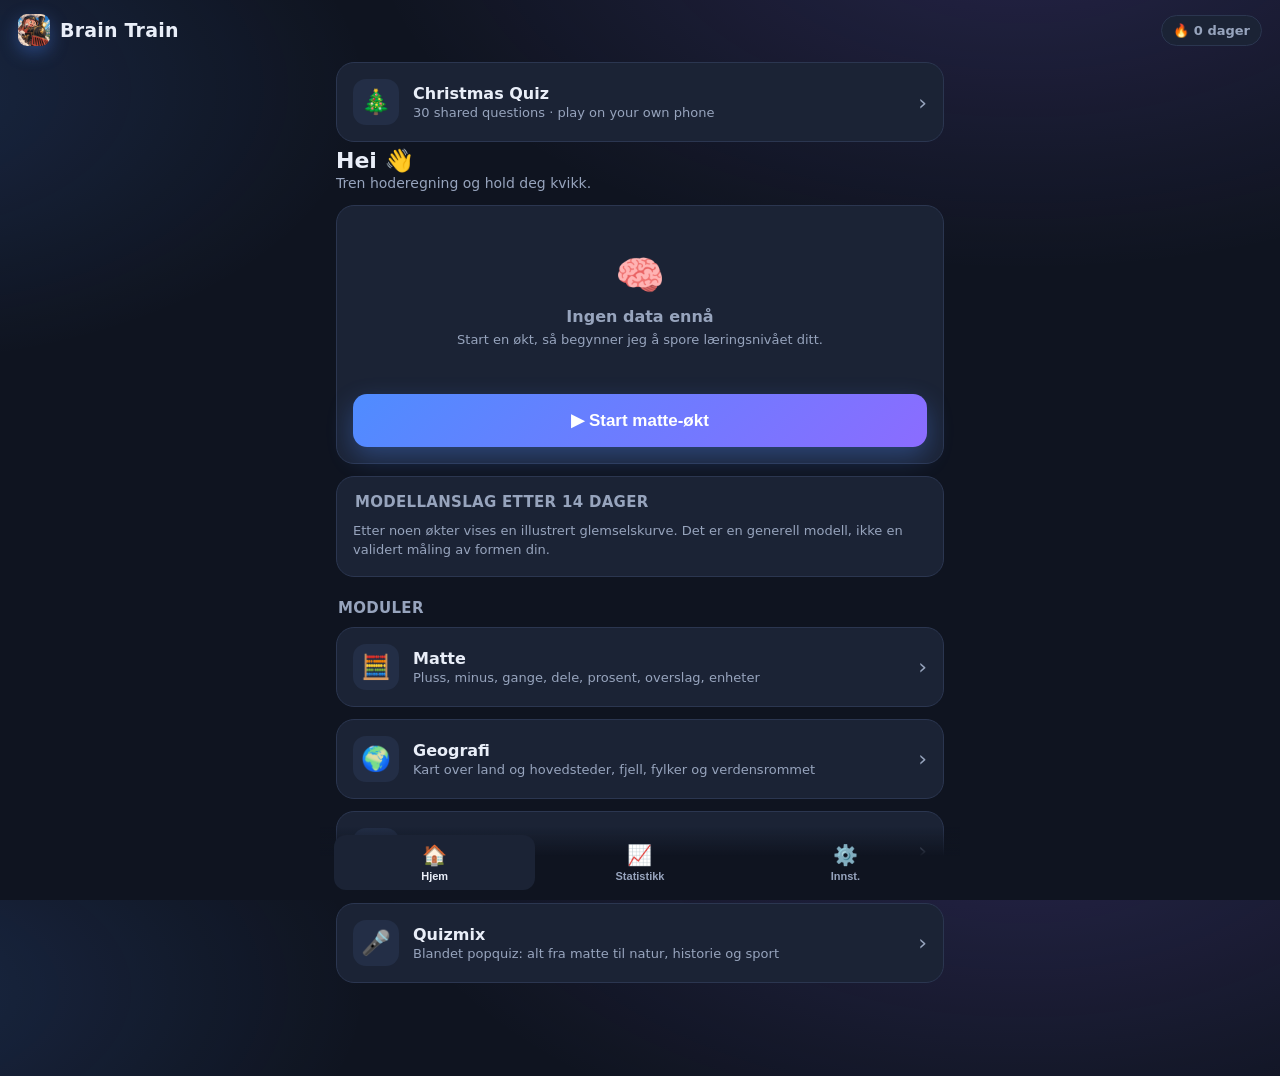
==== commit ae1b4841: "Publish Brain Train Christmas quiz Co-authored-by: Copilot <223556219+Copilot@users.noreply.github.c" ====
--- a/brain-train/index.html
+++ b/brain-train/index.html
@@ -1115,6 +1115,11 @@
     }
     const emptyState = act.length === 0;
     return `
+      <a class="card modcard" href="group-quiz/" style="margin-top:0;text-decoration:none;color:inherit">
+        <div class="ic">🎄</div><div><div class="t">Christmas Quiz</div>
+        <div class="d">30 shared questions · play on your own phone</div></div><div class="go">›</div>
+      </a>
+
       <h1>Hei 👋</h1>
       <p class="sub">Tren hoderegning og hold deg kvikk.</p>
       <div class="card" style="margin-top:14px">
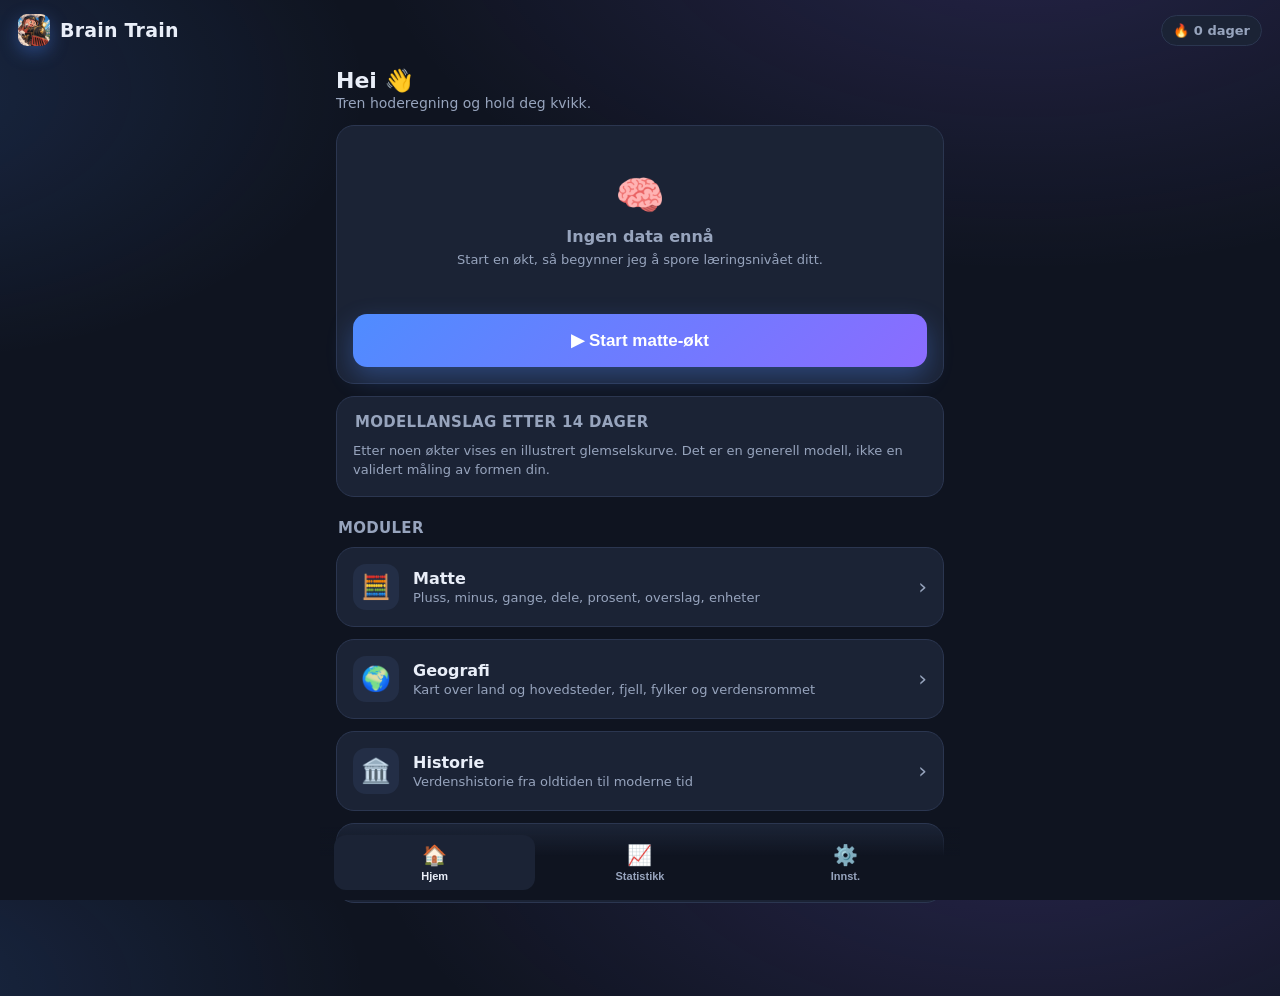
==== commit c1b5597c: "Remove Christmas quiz from Brain Train Co-authored-by: Copilot <223556219+Copilot@users.noreply.gith" ====
--- a/brain-train/index.html
+++ b/brain-train/index.html
@@ -1115,11 +1115,6 @@
     }
     const emptyState = act.length === 0;
     return `
-      <a class="card modcard" href="group-quiz/" style="margin-top:0;text-decoration:none;color:inherit">
-        <div class="ic">🎄</div><div><div class="t">Christmas Quiz</div>
-        <div class="d">30 shared questions · play on your own phone</div></div><div class="go">›</div>
-      </a>
-
       <h1>Hei 👋</h1>
       <p class="sub">Tren hoderegning og hold deg kvikk.</p>
       <div class="card" style="margin-top:14px">
